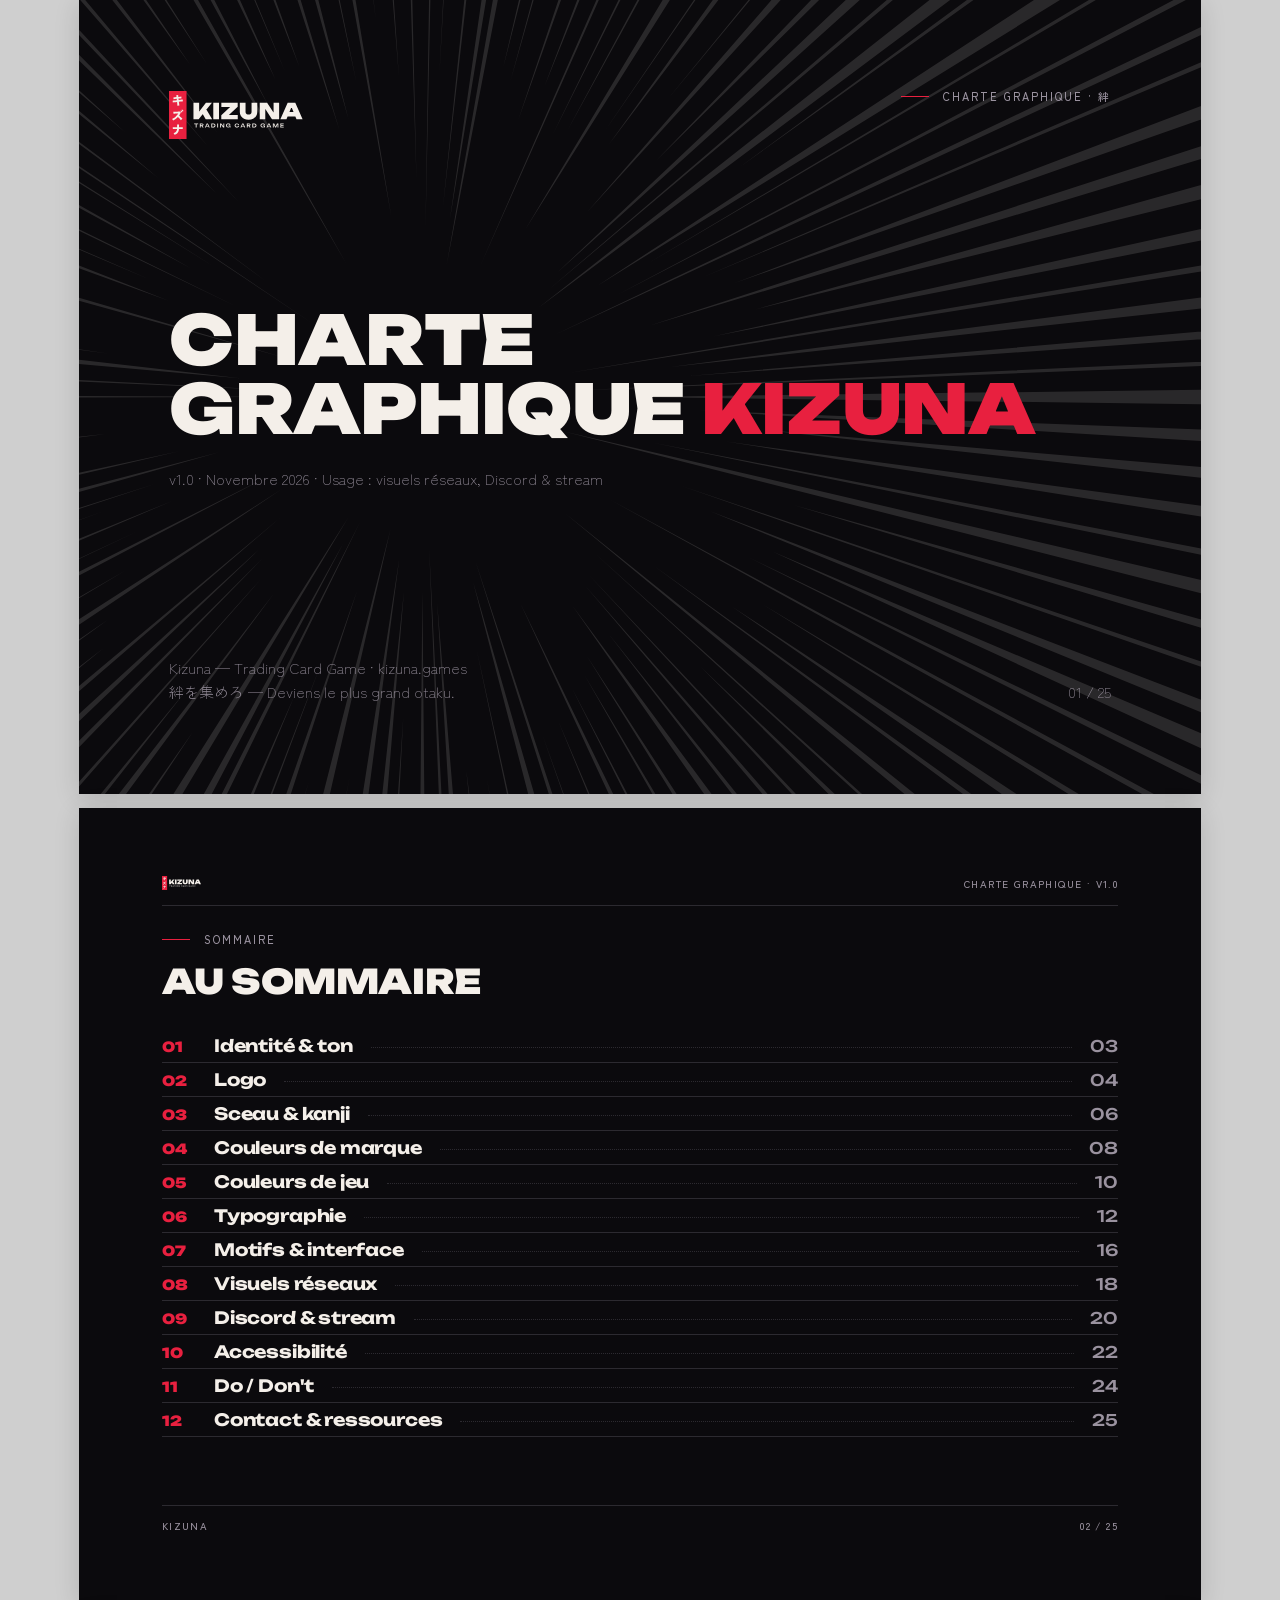
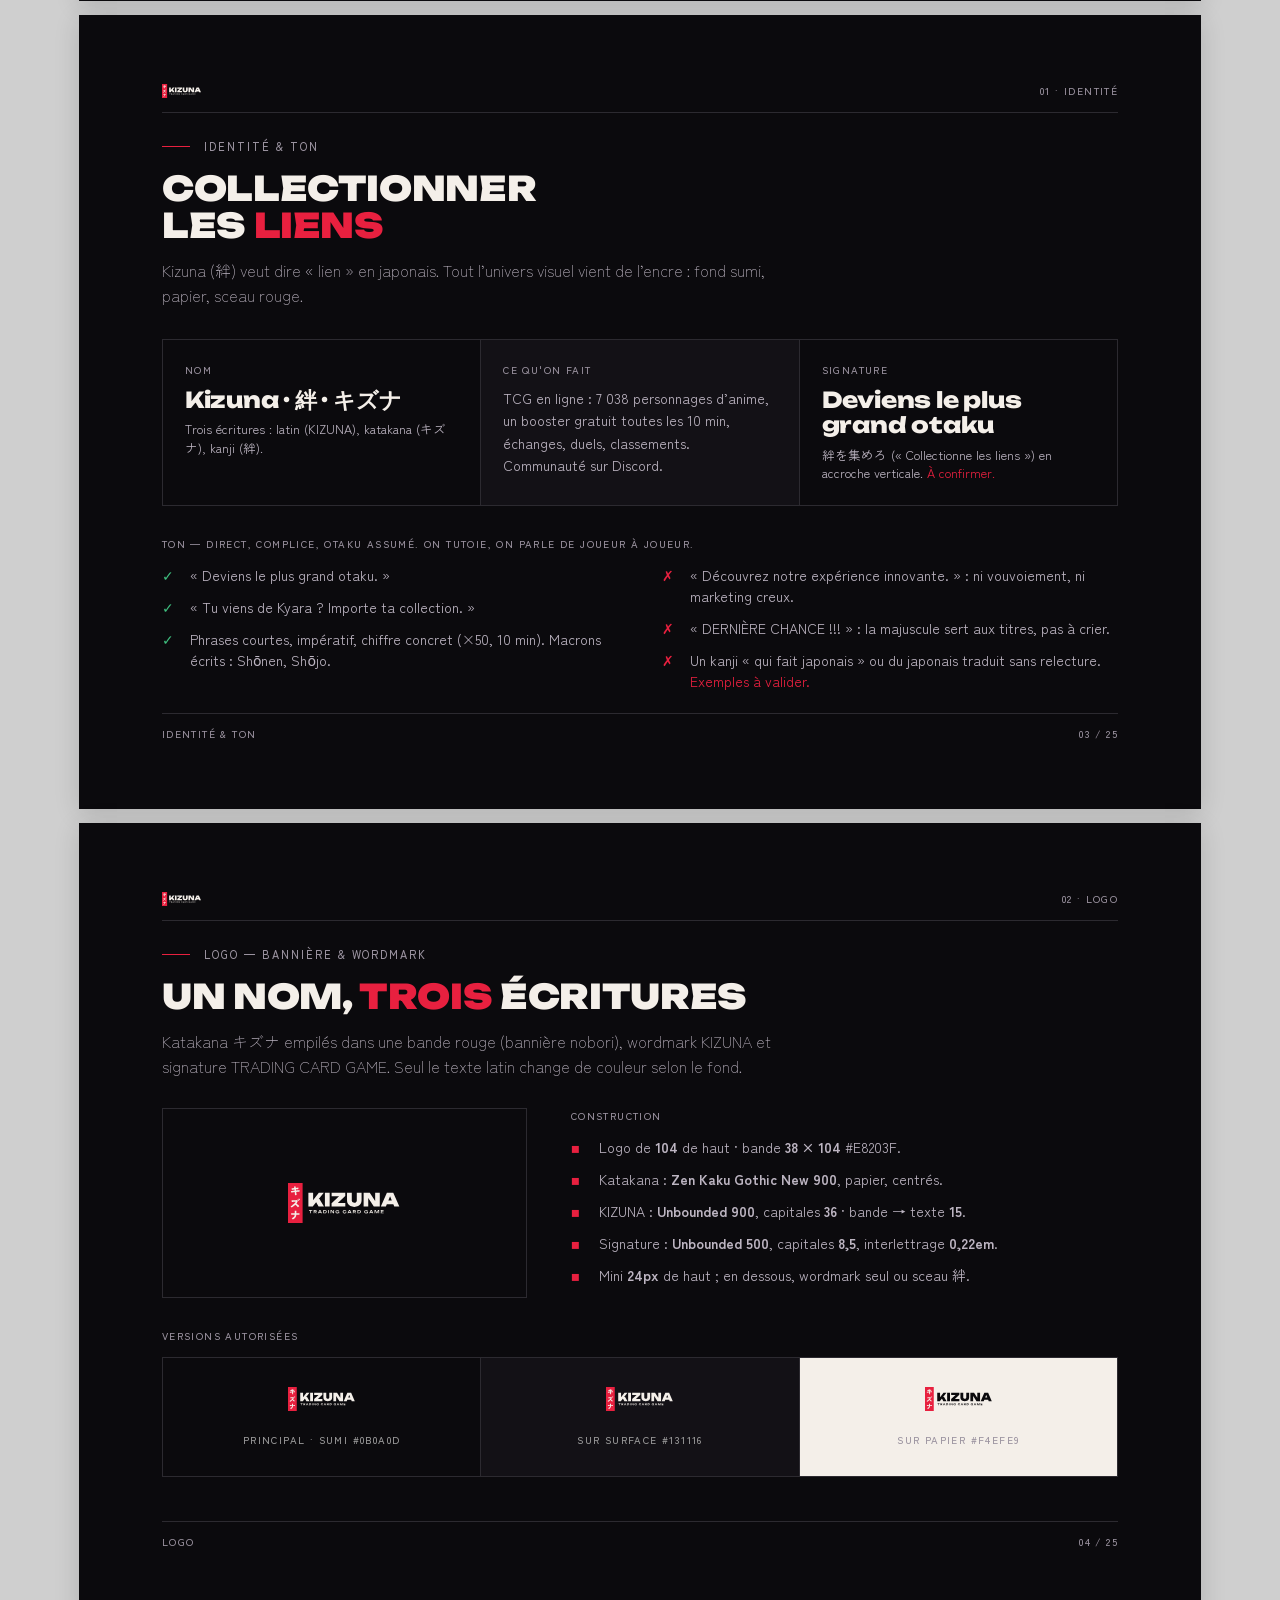
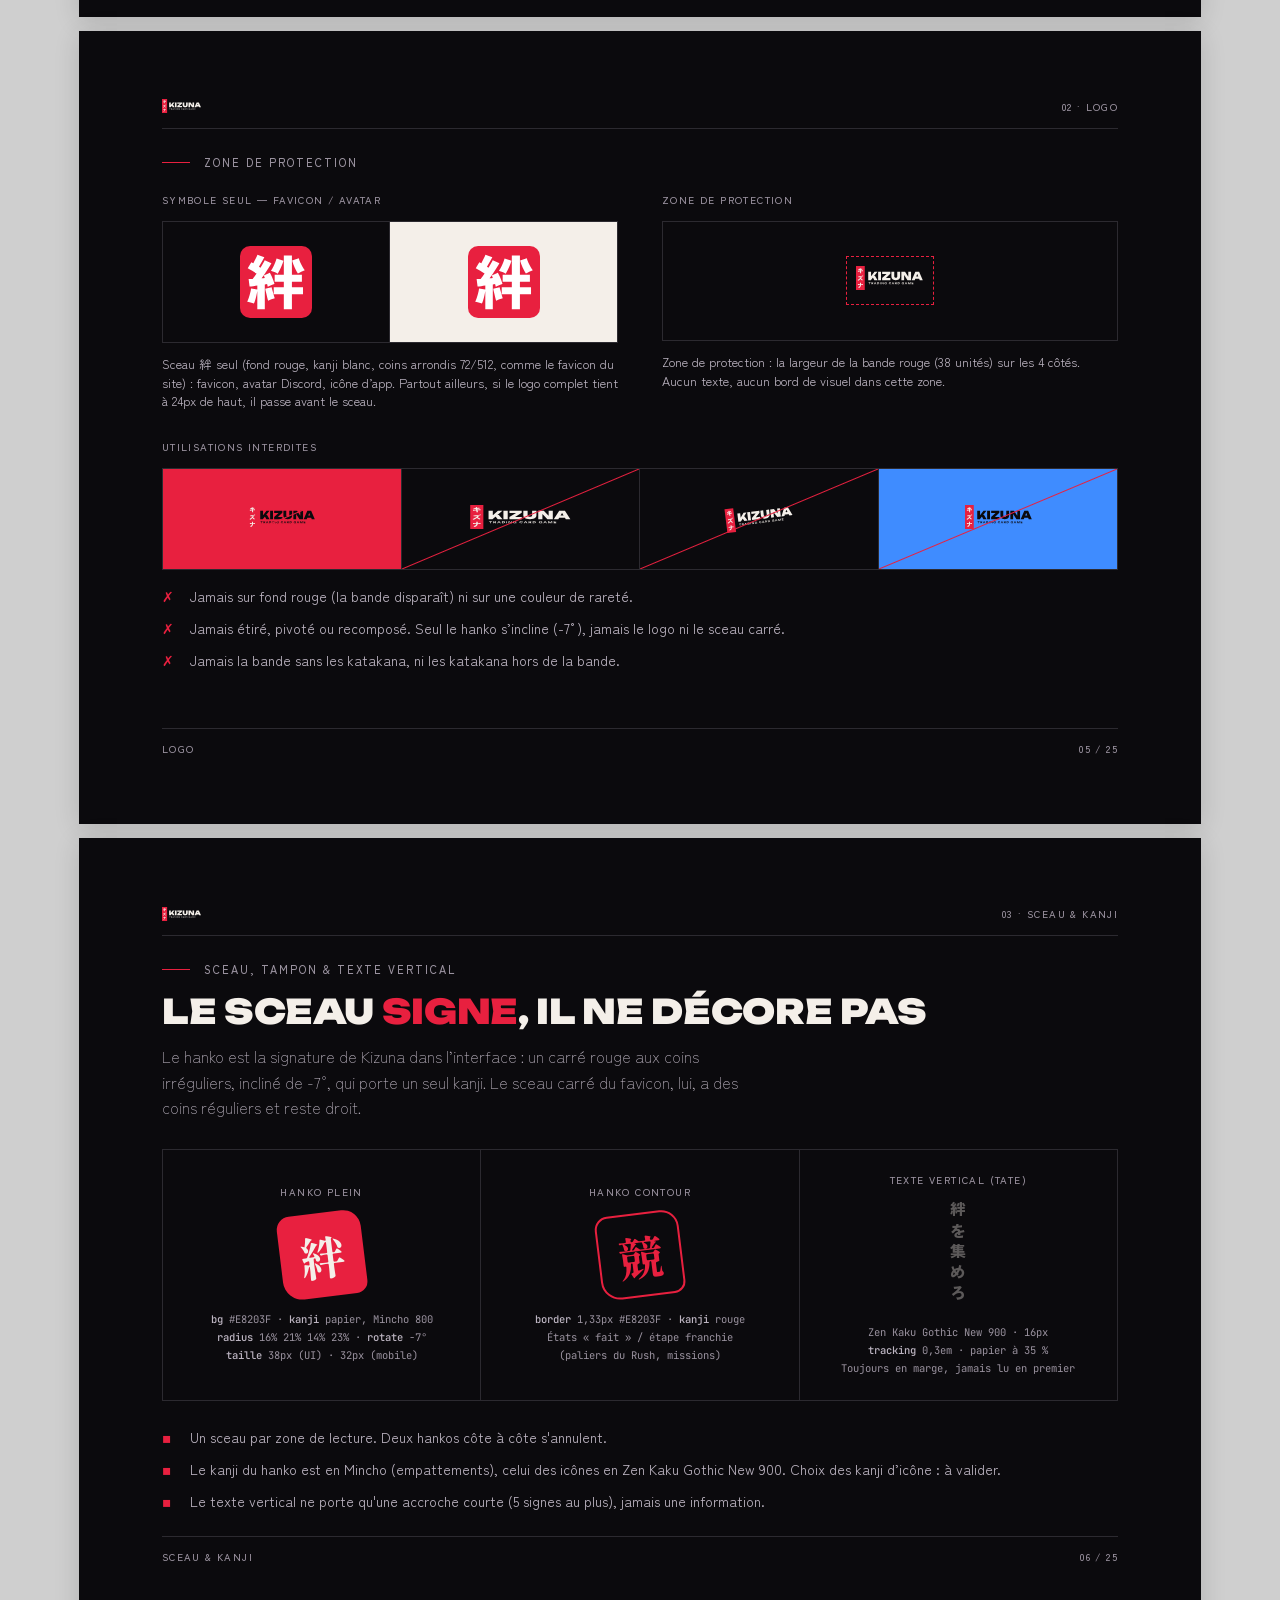
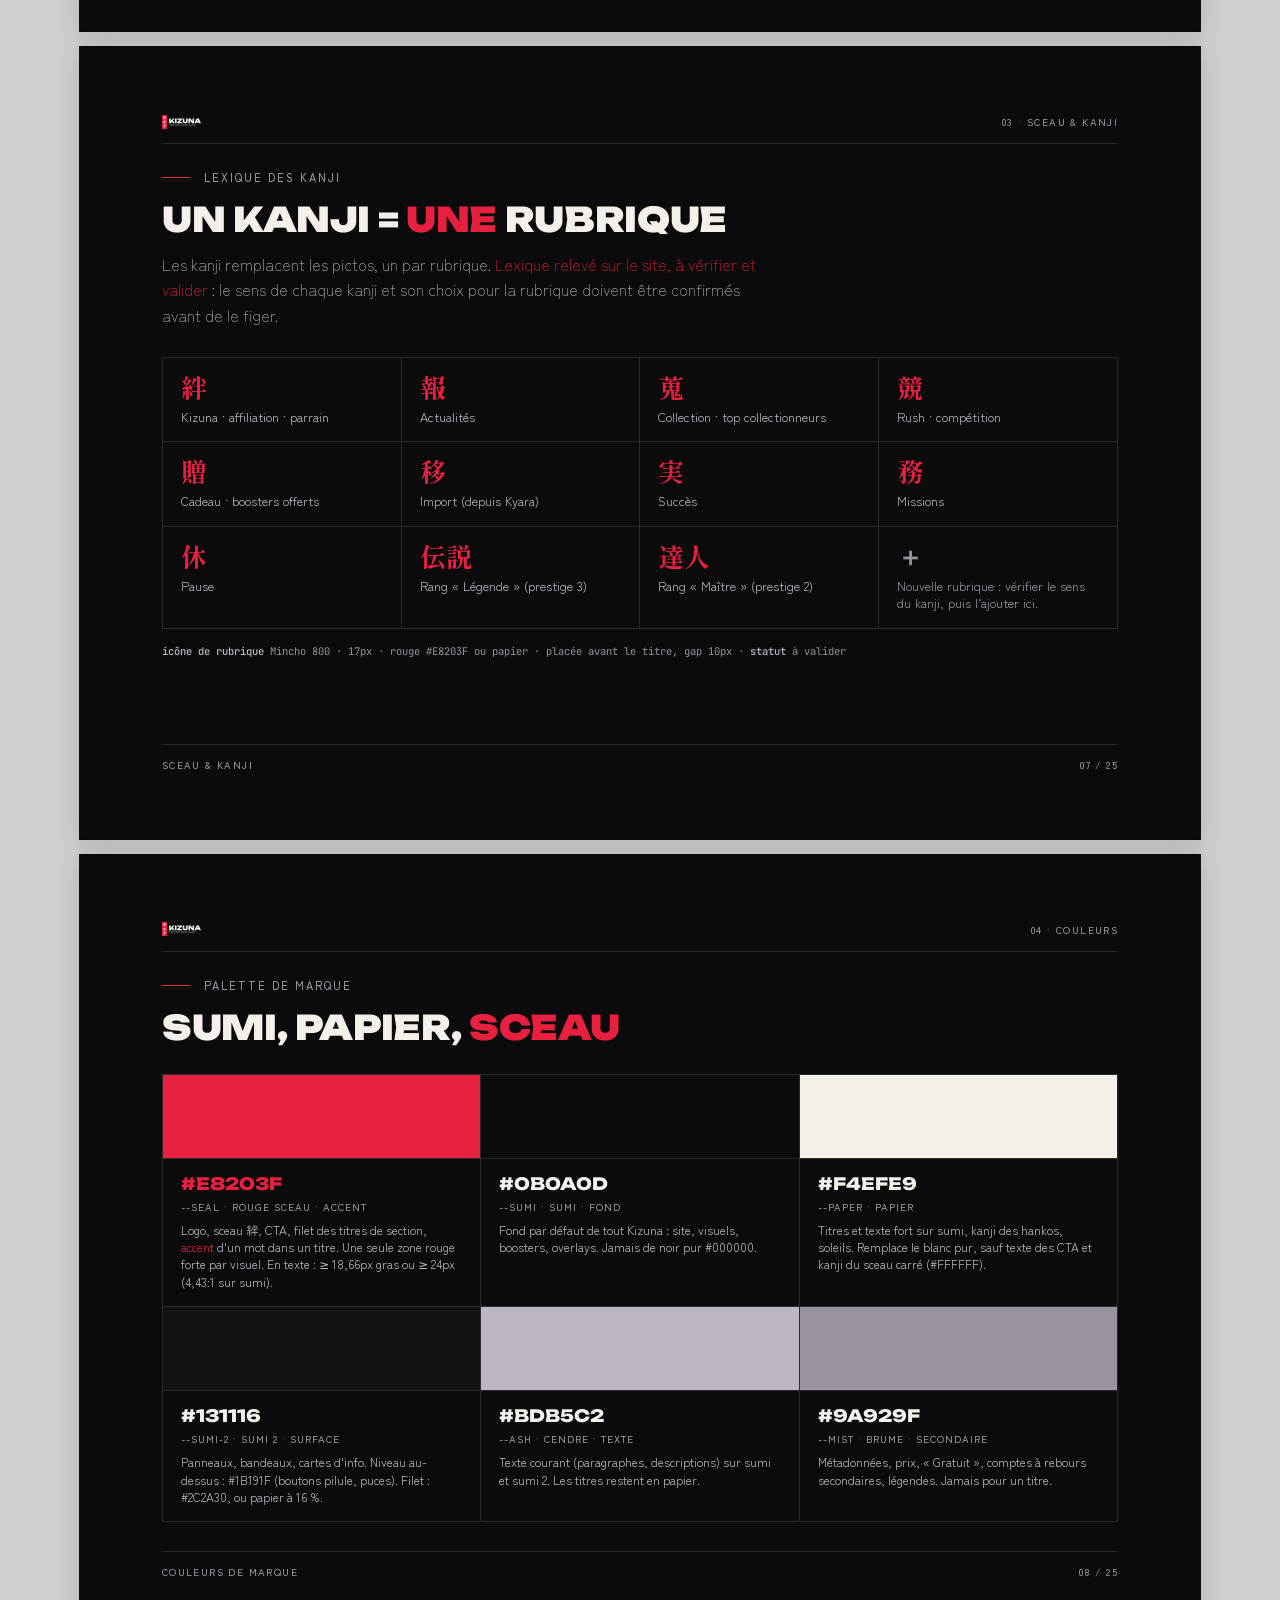
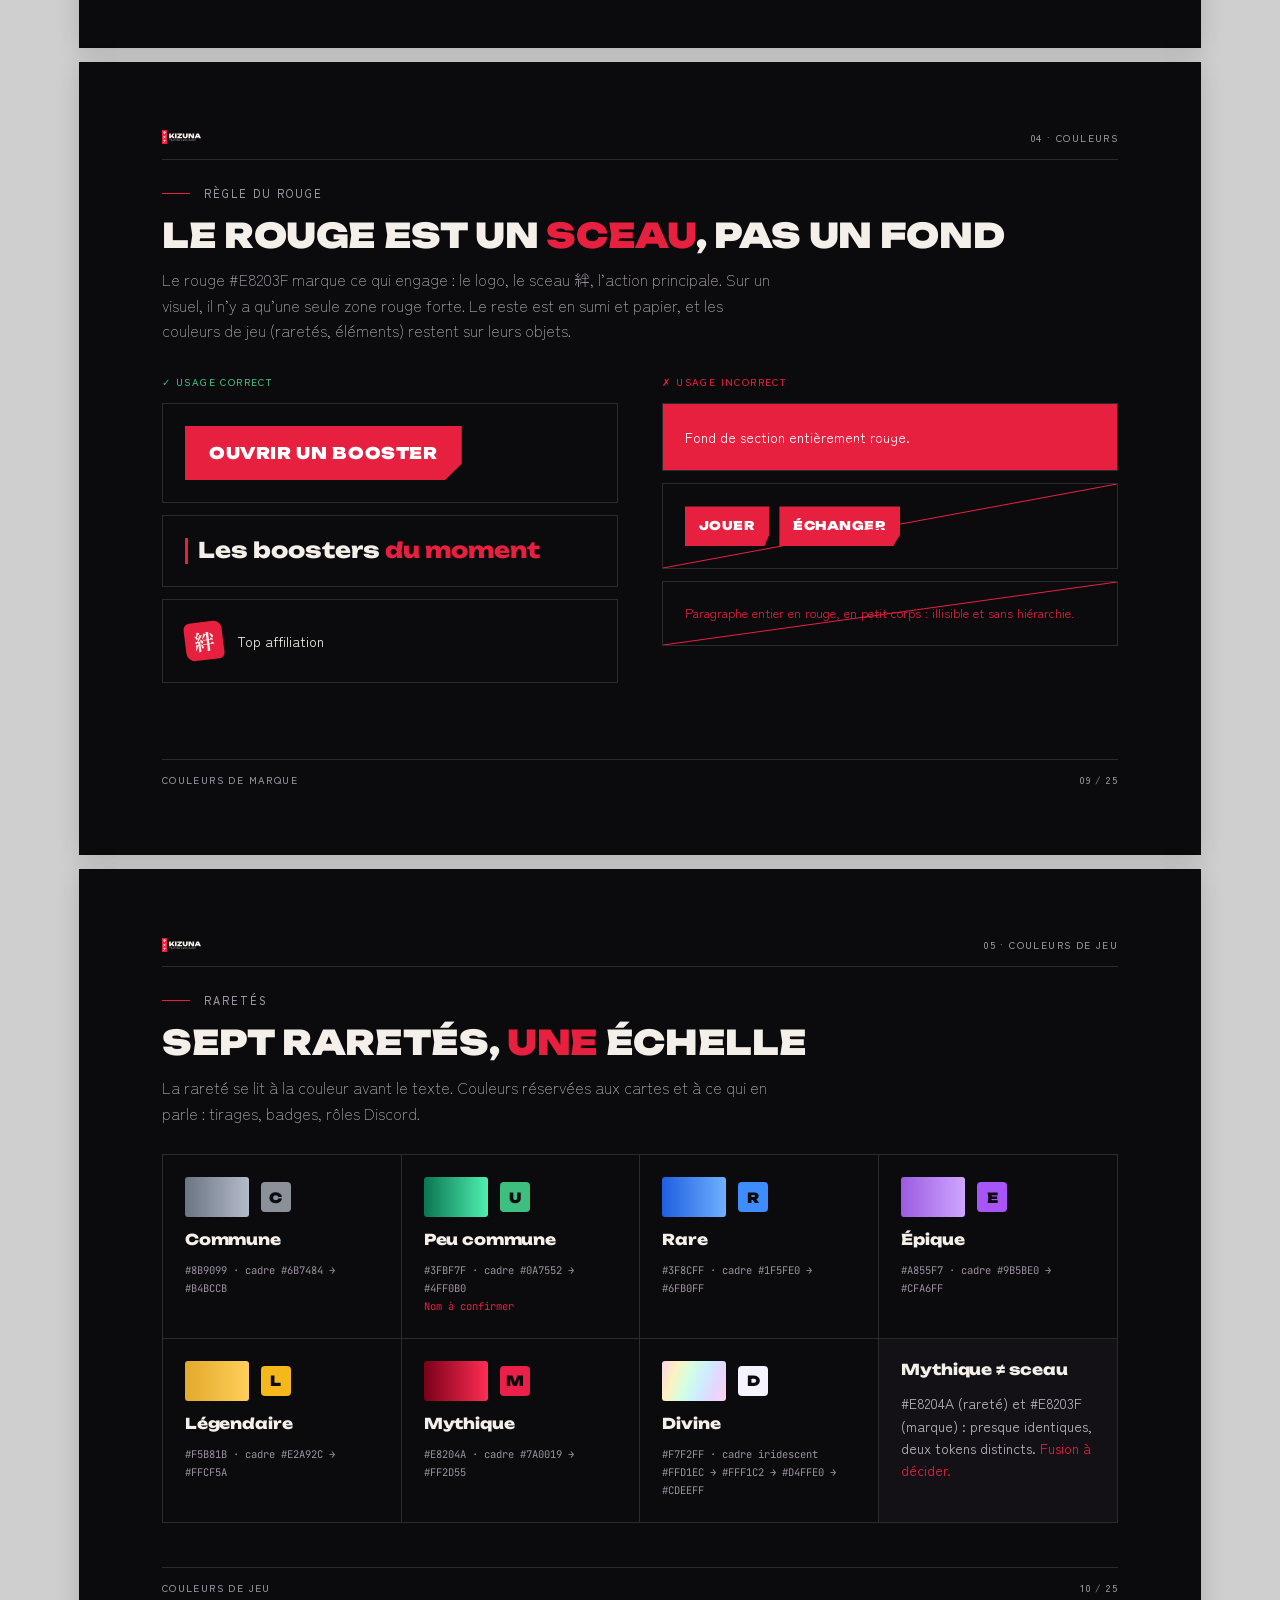
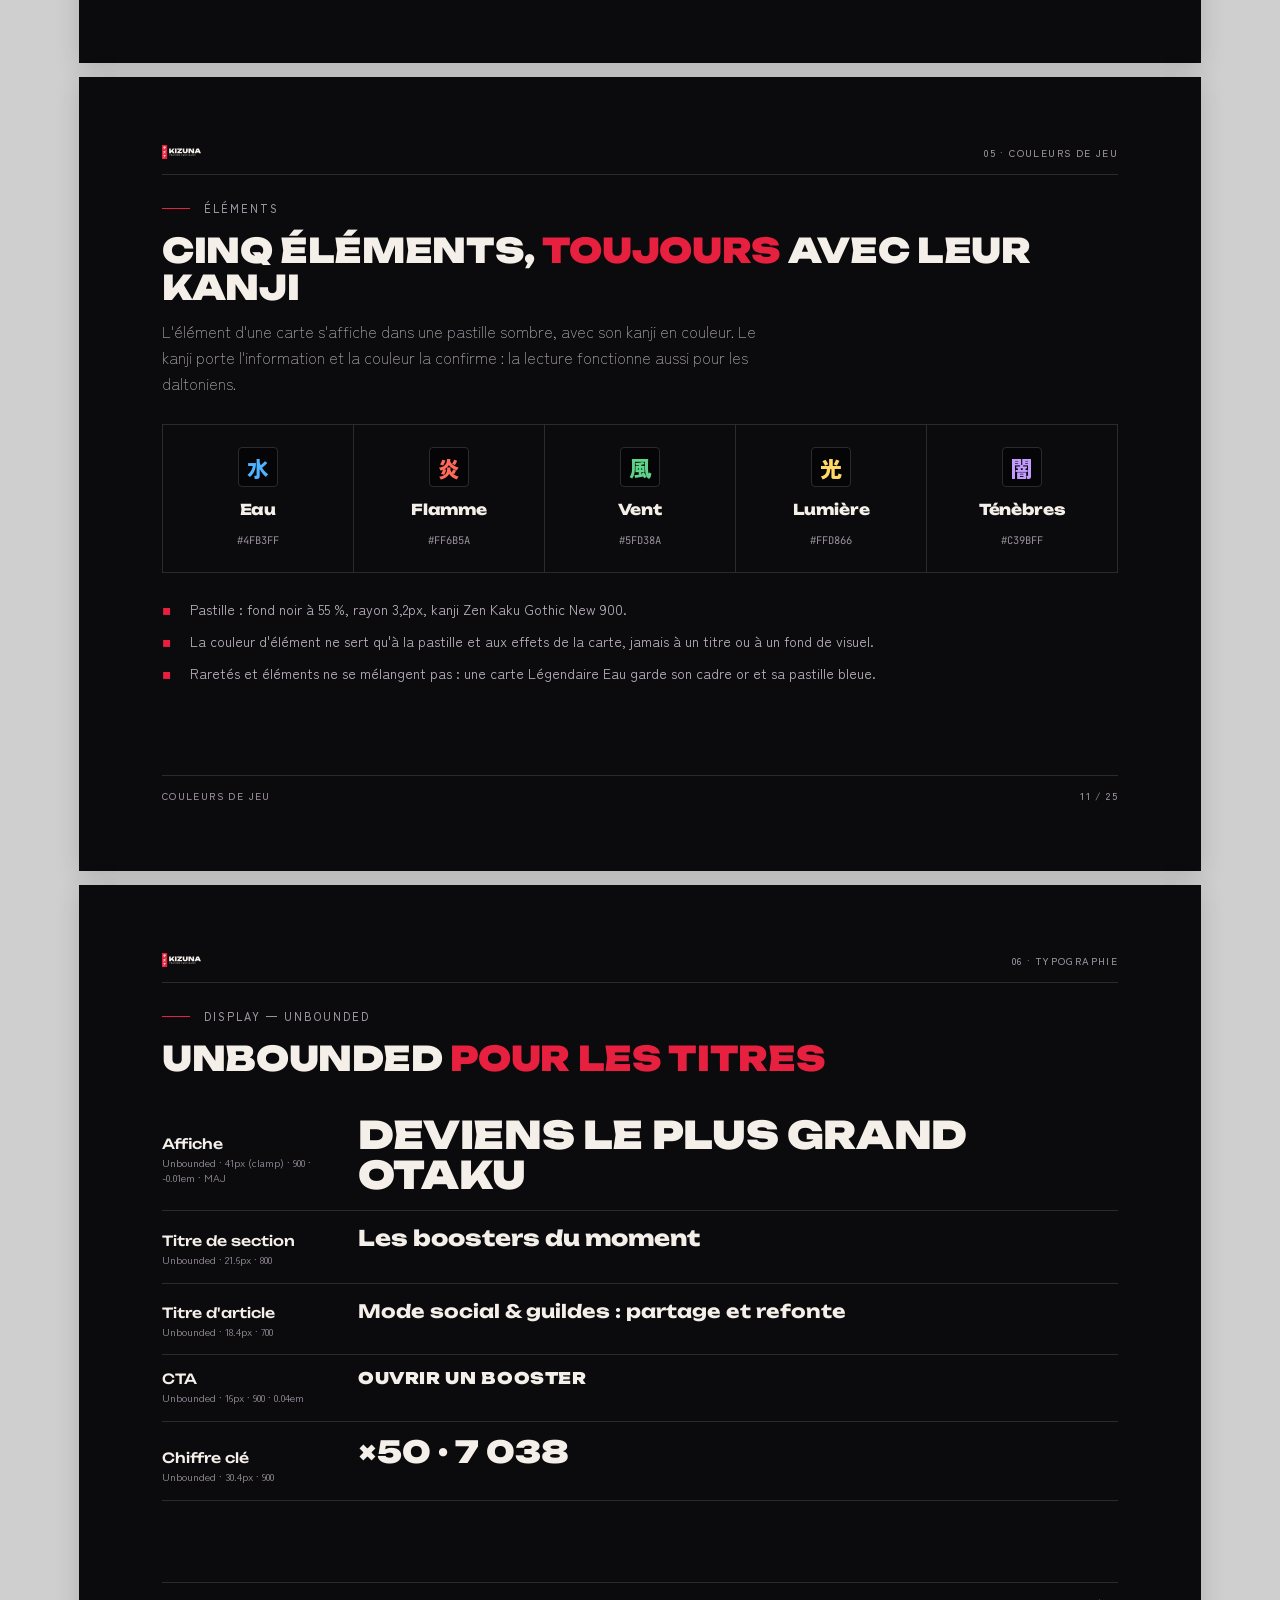
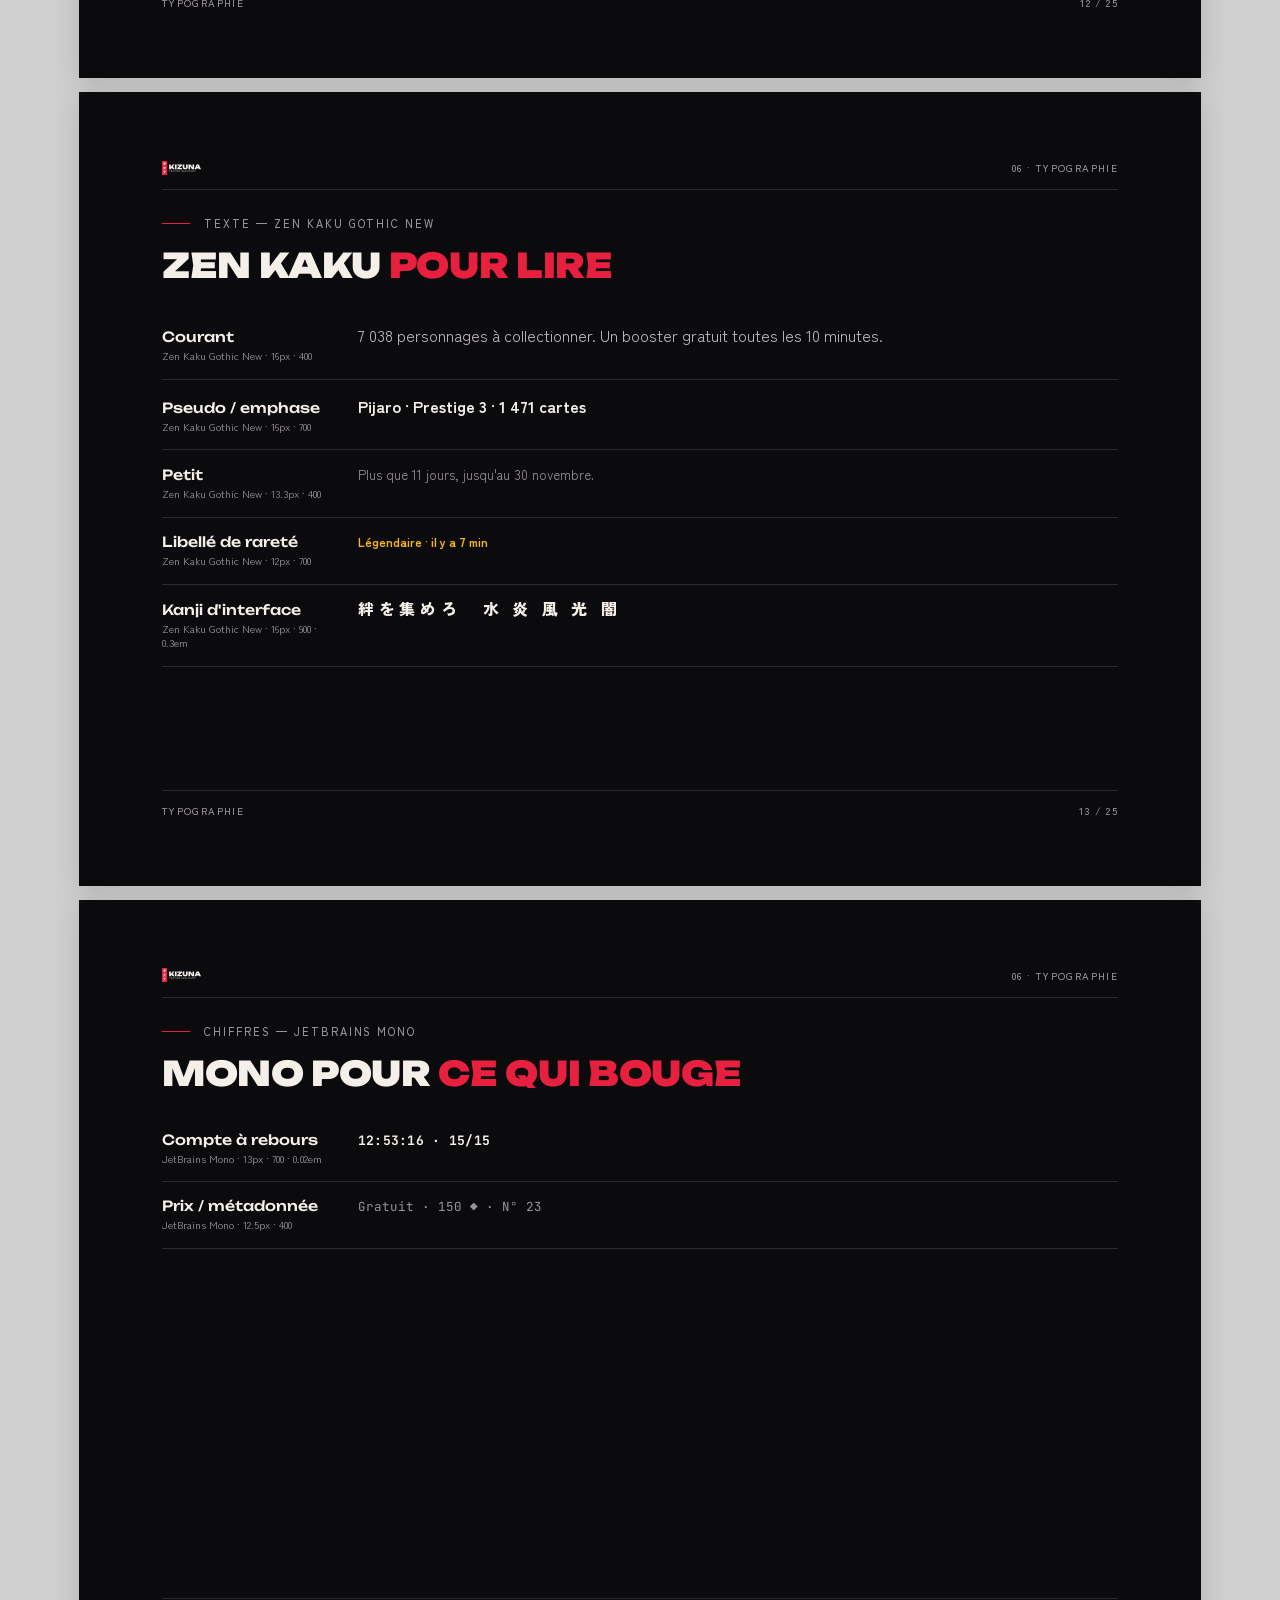
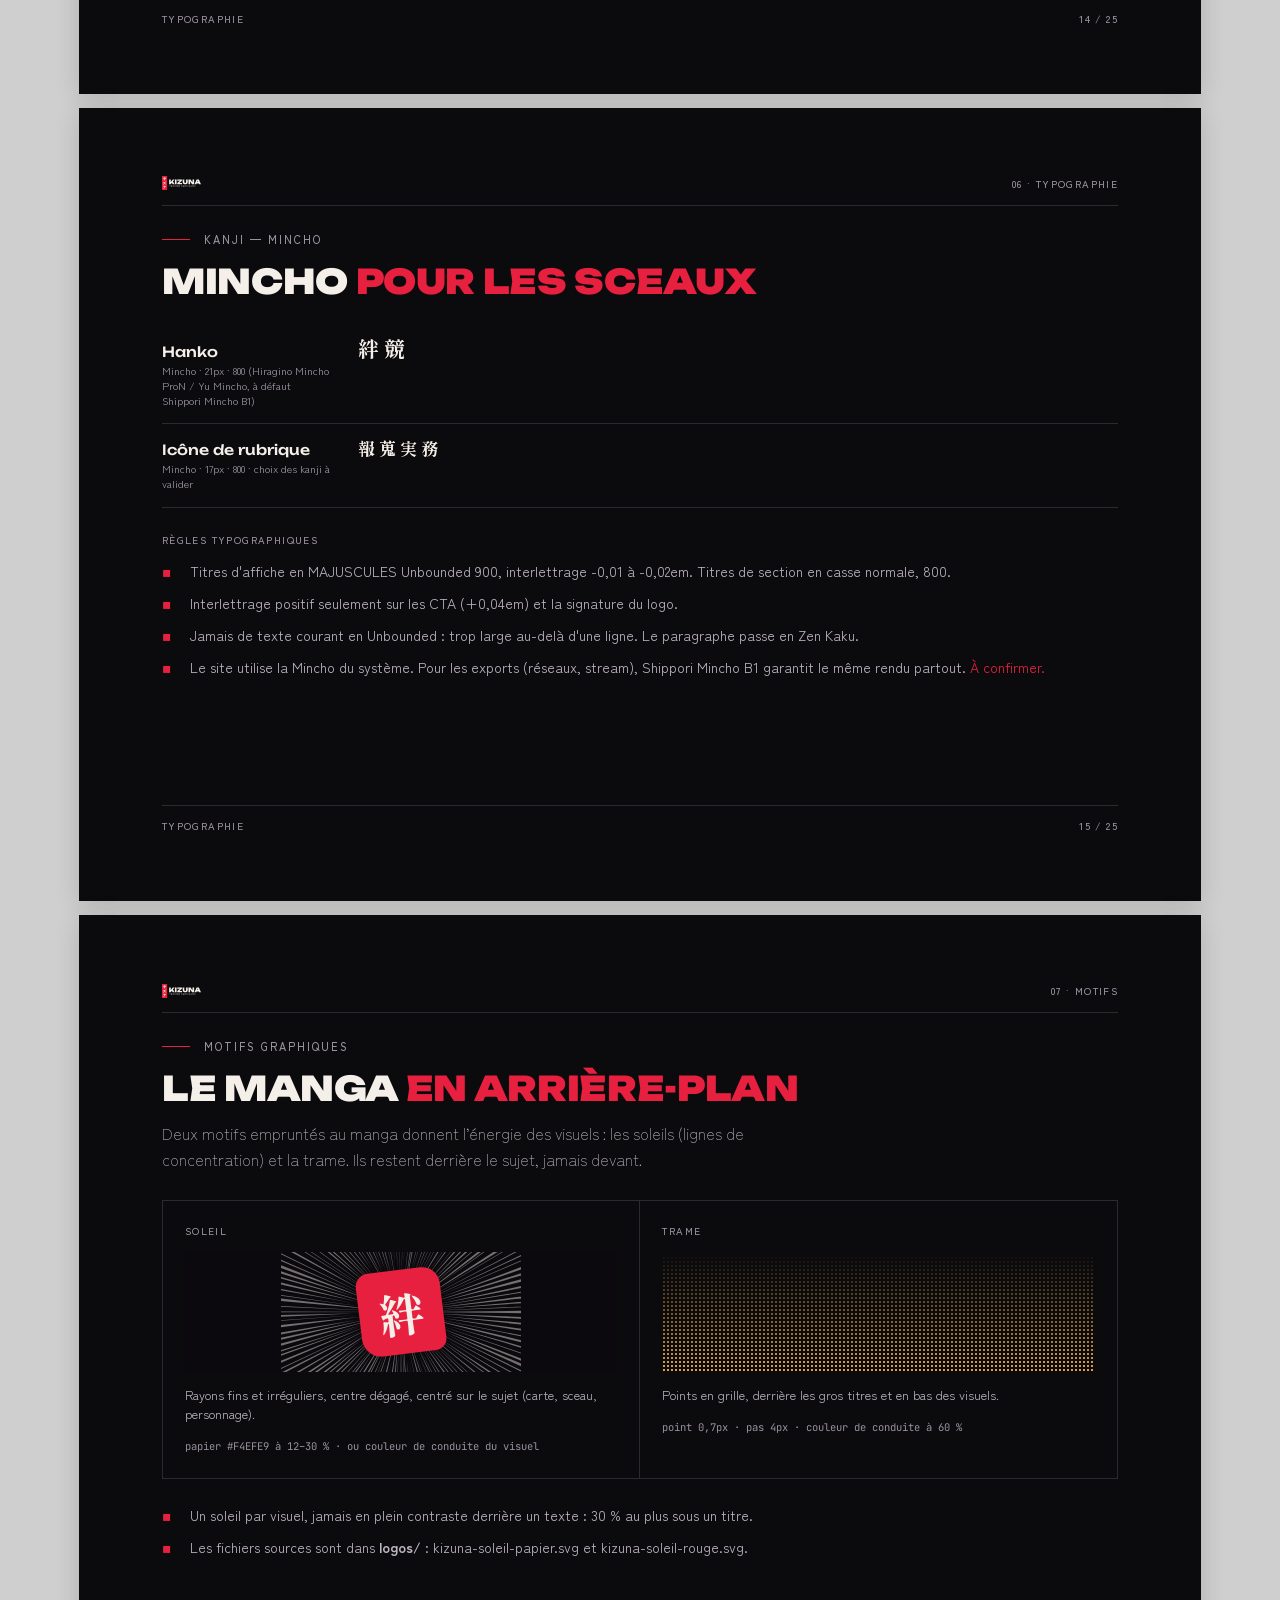
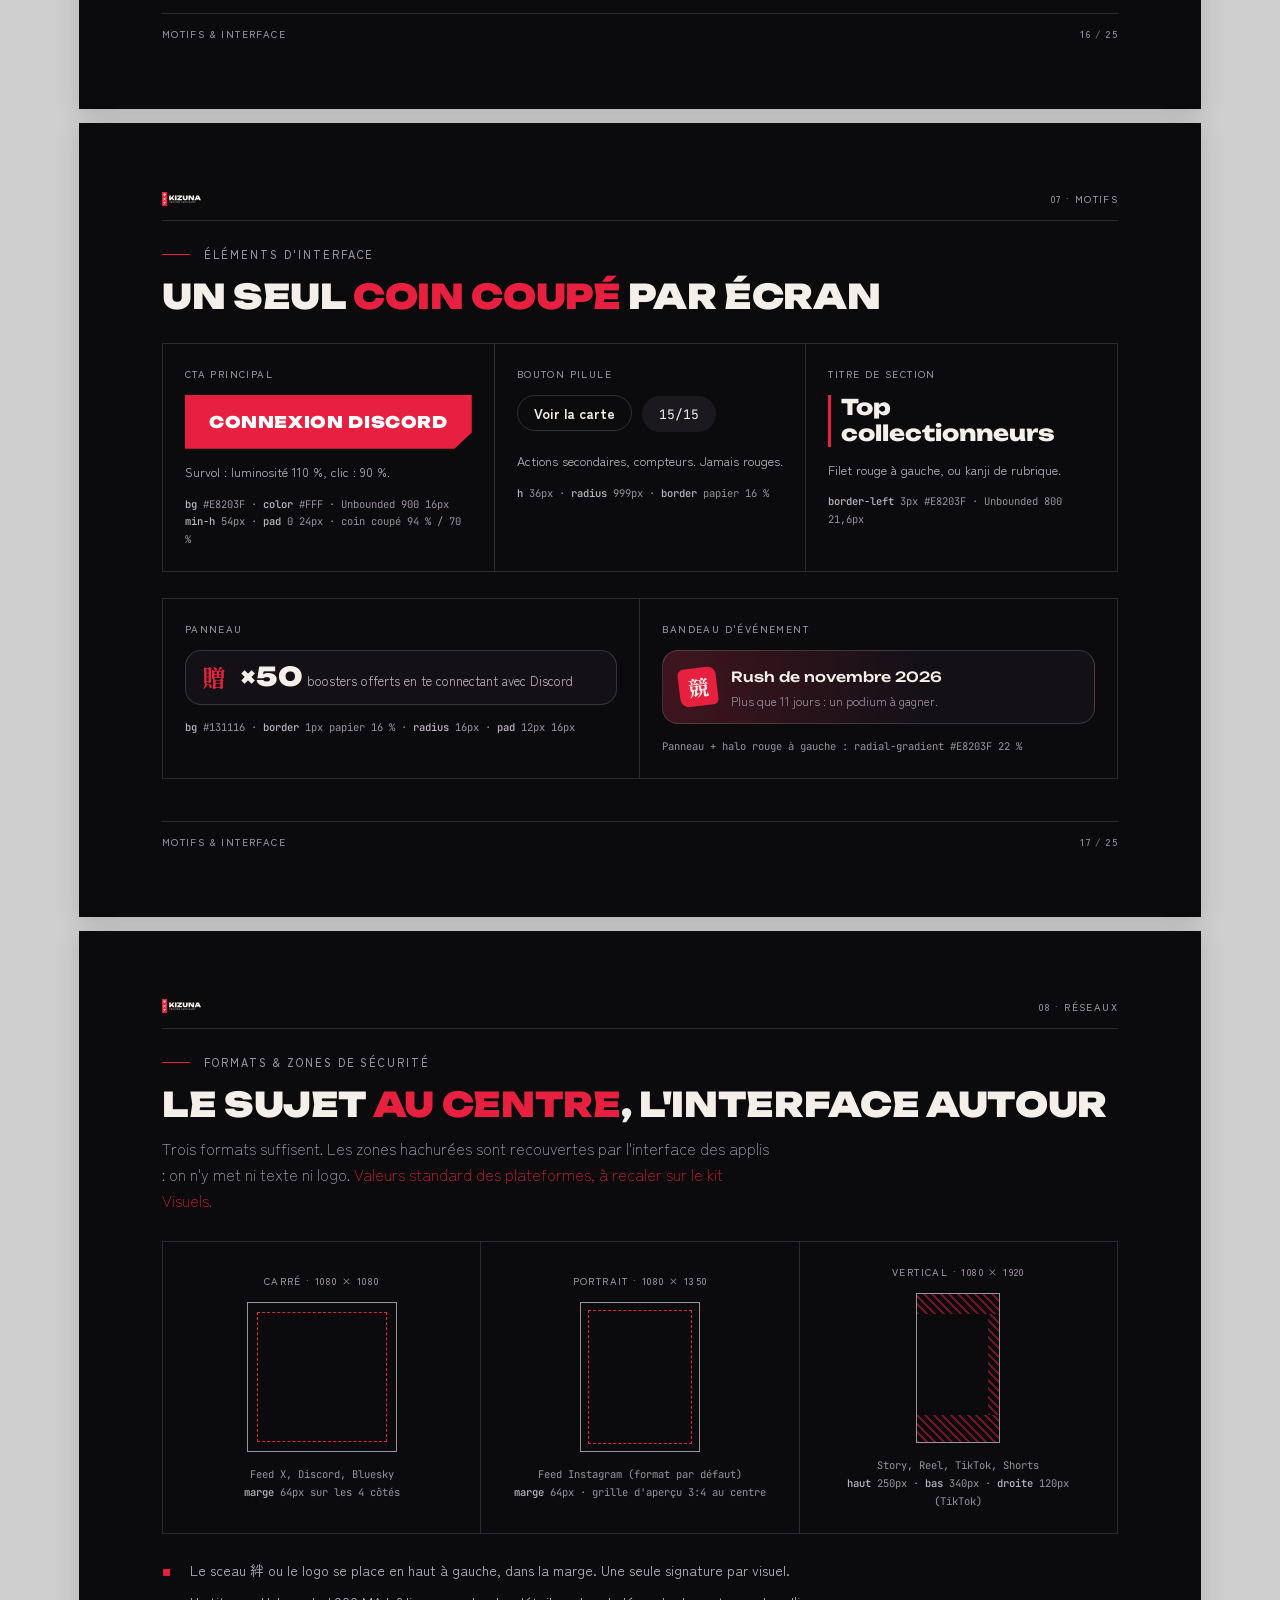
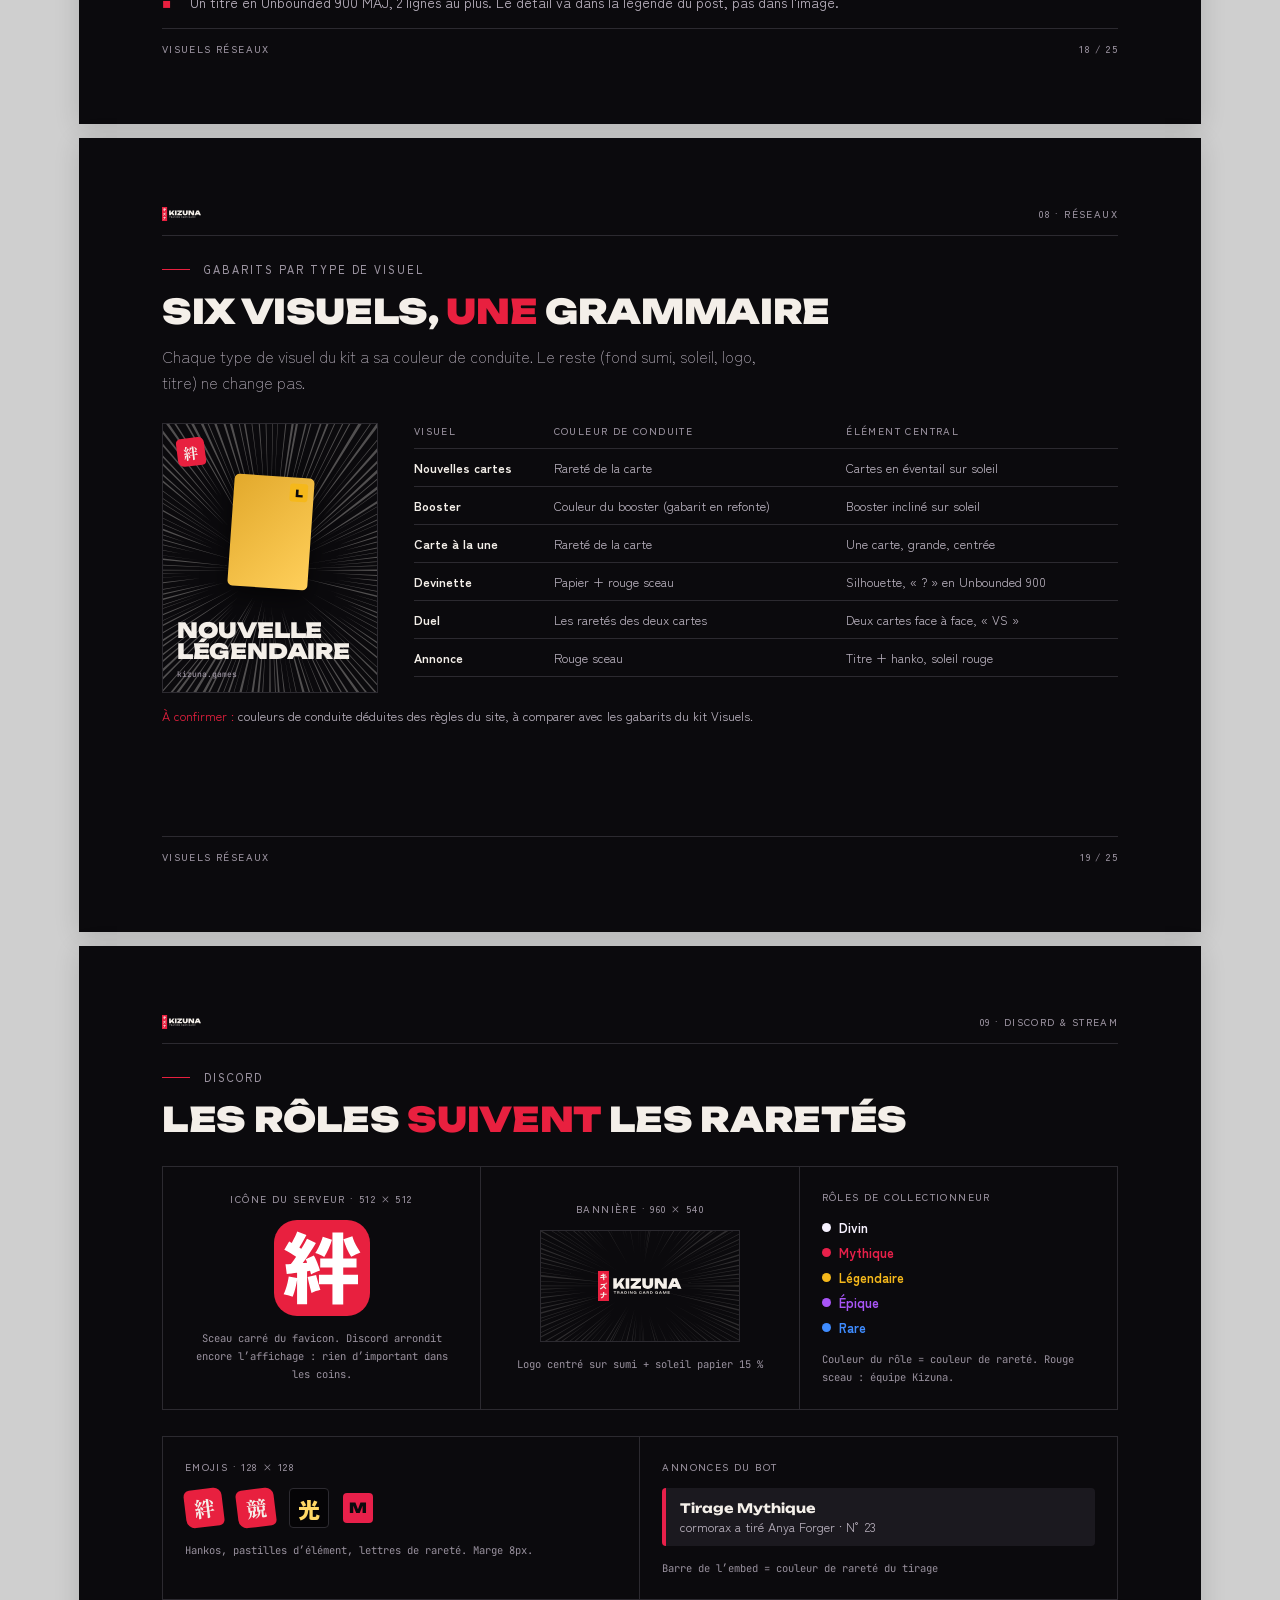
==== charte/charte.html @ e8981c1d "Charte graphique Kizuna v1.0 Charte HTML/PDF (25 pages), tokens CSS, logos vectorisés et sources de " ====
<!DOCTYPE html>
<html lang="fr">
<head>
<meta charset="UTF-8">
<meta name="viewport" content="width=device-width, initial-scale=1.0">
<title>Kizuna — Charte graphique v1.0</title>
<link rel="stylesheet" href="https://fonts.googleapis.com/css2?family=Unbounded:wght@500;600;700;800;900&family=Zen+Kaku+Gothic+New:wght@400;500;700;900&family=JetBrains+Mono:wght@400;500;700&family=Shippori+Mincho+B1:wght@700;800&display=swap">
<style>
:root {
  /* Palette */
  --seal: #E8203F; /* Logo, sceau 絆, CTA, filet des titres de section, accent d'un mot dans un titre. Une seule zone rouge forte par visuel. En texte : ≥ 18,66px gras ou ≥ 24px (4,43:1 sur sumi). */
  --sumi: #0B0A0D; /* Fond par défaut de tout Kizuna : site, visuels, boosters, overlays. Jamais de noir pur #000000. */
  --paper: #F4EFE9; /* Titres et texte fort sur sumi, kanji des hankos, soleils. Remplace le blanc pur, sauf texte des CTA et kanji du sceau carré (#FFFFFF). */
  --sumi-2: #131116; /* Panneaux, bandeaux, cartes d'info. Niveau au-dessus : #1B191F (boutons pilule, puces). Filet : #2C2A30, ou papier à 16 %. */
  --ash: #BDB5C2; /* Texte courant (paragraphes, descriptions) sur sumi et sumi 2. Les titres restent en papier. */
  --mist: #9A929F; /* Métadonnées, prix, « Gratuit », comptes à rebours secondaires, légendes. Jamais pour un titre. */
  /* Rôles */
  --bg: var(--sumi);
  --surface: var(--sumi-2);
  --border: #2c2a30;
  --text: var(--ash);
  --heading: var(--paper);
  --muted: var(--mist);
  --accent: var(--seal);
  --inverse-bg: var(--paper);
  --inverse-text: var(--sumi);
  --success: #3fbf7f;
  --danger: var(--seal);
  /* Typographie */
  --font-display: 'Unbounded', system-ui, sans-serif;
  --font-text: 'Zen Kaku Gothic New', system-ui, sans-serif;
  --font-mono: 'JetBrains Mono', ui-monospace, monospace;
  --surface-2: #1B191F;
  --line: #2C2A30;
  --rule: rgba(244, 239, 233, 0.16);
  --font-kanji: 'Shippori Mincho B1', 'Hiragino Mincho ProN', 'Yu Mincho', serif;
  --rarity-c: #8B9099;
  --rarity-u: #3FBF7F;
  --rarity-r: #3F8CFF;
  --rarity-e: #A855F7;
  --rarity-l: #F5B81B;
  --rarity-m: #E8204A;
  --rarity-d: #F7F2FF;
  --rarity-d-iri: linear-gradient(110deg, #ffd1ec, #fff1c2, #d4ffe0, #cdeeff, #e4d6ff, #ffd1ec);
  --el-eau: #4FB3FF;
  --el-flamme: #FF6B5A;
  --el-vent: #5FD38A;
  --el-lumiere: #FFD866;
  --el-tenebres: #C39BFF;
  --radius-panel: 16px;
  --radius-hanko: 16% 21% 14% 23%;
  --cut-corner: polygon(0 0, 100% 0, 100% 70%, 94% 100%, 0 100%);
}

:root{ --font-mono-doc: var(--font-mono); }
*{margin:0;padding:0;box-sizing:border-box;-webkit-print-color-adjust:exact;print-color-adjust:exact;}
html,body{background:#cfcfcf;font-family:var(--font-text);color:var(--text);-webkit-font-smoothing:antialiased;}
@page{size:297mm 210mm;margin:0;}
.page{position:relative;width:297mm;height:210mm;padding:18mm 22mm;margin:0 auto 14px;background:var(--bg);overflow:hidden;display:flex;flex-direction:column;box-shadow:0 4px 24px rgba(0,0,0,.14);}
@media screen{ .page[data-overflow]{outline:4px solid var(--danger);outline-offset:-4px;} .page[data-overflow]::after{content:"Débordement : " attr(data-overflow);position:absolute;right:8px;top:8px;background:var(--danger);color:#fff;font:600 11px/1 sans-serif;padding:6px 8px;} }
@media print{ html,body{background:#fff;} .page{margin:0;box-shadow:none;break-after:page;} .page:last-child{break-after:auto;} }

.eyebrow{font-weight:500;font-size:11px;line-height:1;letter-spacing:.18em;text-transform:uppercase;color:var(--muted);display:inline-flex;align-items:center;gap:14px;}
.eyebrow::before{content:"";width:28px;height:1px;background:var(--accent);display:inline-block;}
.h2{font-family:var(--font-display);font-weight:500;font-size:44px;line-height:1.05;letter-spacing:-0.025em;color:var(--heading);}
.h3{font-family:var(--font-display);font-weight:600;font-size:22px;line-height:1.15;color:var(--heading);letter-spacing:-0.01em;}
.lead{font-weight:300;font-size:16px;line-height:1.6;color:var(--text);max-width:68ch;}
.body{font-size:14px;font-weight:400;line-height:1.6;color:var(--text);}
.caption{font-size:12.5px;font-weight:400;line-height:1.5;color:var(--text);}
.label{font-size:10px;font-weight:500;letter-spacing:.14em;text-transform:uppercase;color:var(--muted);}
em{color:var(--accent);font-style:normal;}
.spec{font-family:var(--font-mono-doc);font-size:10.5px;color:var(--muted);line-height:1.7;}
.spec b{color:var(--text);font-weight:500;}

.page-head{display:flex;justify-content:space-between;align-items:center;padding-bottom:14px;margin-bottom:28px;border-bottom:1px solid var(--border);}
.page-foot{margin-top:auto;padding-top:12px;border-top:1px solid var(--border);display:flex;justify-content:space-between;align-items:center;font-size:10px;font-weight:500;letter-spacing:.14em;text-transform:uppercase;color:var(--muted);}

.logo{display:inline-flex;align-items:center;color:var(--heading);line-height:0;}
.logo svg{width:auto;display:block;overflow:visible;}
.logo-xs svg{height:14px;} .logo-sm svg{height:24px;} .logo-md svg{height:30px;} .logo-lg svg{height:40px;} .logo-xl svg{height:48px;}
.logo-text{font-family:var(--font-display);font-weight:600;line-height:1;font-size:28px;}
.logo-xs .logo-text{font-size:14px;} .logo-lg .logo-text{font-size:40px;}
.mark svg{height:34px;width:auto;display:block;}

.page.dark{background:var(--inverse-bg);color:var(--inverse-text);justify-content:space-between;padding:24mm;}
.page.dark .eyebrow{color:color-mix(in srgb, var(--inverse-text) 70%, var(--inverse-bg));}
.row-between{display:flex;justify-content:space-between;}
.row-between.top{align-items:flex-start;} .row-between.bottom{align-items:flex-end;}
.cover-title{font-family:var(--font-display);font-weight:500;font-size:84px;line-height:1.0;letter-spacing:-0.04em;color:var(--inverse-text);}
.cover-sub{font-weight:300;font-size:15px;line-height:1.55;color:color-mix(in srgb, var(--inverse-text) 62%, var(--inverse-bg));}

.toc{display:flex;flex-direction:column;}
.toc-row{display:flex;align-items:baseline;gap:18px;padding:16px 0;border-bottom:1px solid var(--border);}
.toc.compact .toc-row{padding:10px 0;} .toc.compact .toc-title{font-size:18px;}
.toc-num{font-family:var(--font-display);font-weight:500;font-size:14px;color:var(--accent);width:34px;}
.toc-title{font-family:var(--font-display);font-weight:500;font-size:22px;color:var(--heading);letter-spacing:-0.01em;}
.toc-dots{flex:1;border-bottom:1px dotted var(--border);transform:translateY(-4px);}
.toc-page{font-family:var(--font-display);font-weight:500;font-size:16px;color:var(--muted);}

.grid{display:grid;gap:1px;background:var(--border);border:1px solid var(--border);}
.cell{background:var(--bg);padding:26px 26px;}
.cell.surf{background:var(--surface);}
.cell.framed{border:1px solid var(--border);}
.cols{display:grid;grid-template-columns:1fr 1fr;gap:44px;align-items:start;}
.cols-13{display:grid;grid-template-columns:.8fr 1.2fr;gap:44px;align-items:start;}

.rule-list{list-style:none;display:flex;flex-direction:column;gap:11px;}
.rule-list li{display:flex;gap:12px;align-items:flex-start;font-size:14px;font-weight:400;line-height:1.5;color:var(--text);}
.tick{font-weight:700;flex:none;width:16px;color:var(--accent);}
.rule-list.ok .tick{color:var(--success);} .rule-list.no .tick{color:var(--danger);}
.barred{position:relative;}
.barred::after{content:"";position:absolute;inset:0;pointer-events:none;background:linear-gradient(to bottom right, transparent calc(50% - 1px), var(--danger) 50%, transparent calc(50% + 1px));}

.swatch .chip{height:84px;width:100%;border-bottom:1px solid var(--border);}
.swatch .meta{padding:14px 18px 16px;}
.swatch .hex{font-family:var(--font-display);font-weight:500;font-size:17px;color:var(--heading);}
.swatch .nm{font-size:10px;font-weight:500;letter-spacing:.1em;text-transform:uppercase;color:var(--muted);margin:5px 0 7px;}
.swatch .use{font-size:12px;font-weight:400;line-height:1.45;color:var(--text);}

.type-row{display:flex;align-items:baseline;gap:26px;padding:15px 0;border-bottom:1px solid var(--border);}
.type-row .tag-meta{width:170px;flex:none;}
.type-row .nm{font-family:var(--font-display);font-weight:500;font-size:14px;color:var(--heading);}
.type-row .sp{font-size:10.5px;color:var(--muted);margin-top:4px;line-height:1.4;}
.type-sample{color:var(--heading);min-width:0;overflow-wrap:anywhere;}

.a11y-table{display:flex;flex-direction:column;border-top:1px solid var(--border);}
.a11y-row{display:grid;grid-template-columns:120px 1fr 110px 120px;gap:22px;align-items:center;padding:7px 0;border-bottom:1px solid var(--border);}
.a11y-demo{font-family:var(--font-text);font-size:14px;font-weight:500;padding:9px 14px;border:1px solid var(--border);text-align:center;}
.a11y-ratio{font-family:var(--font-display);font-weight:500;font-size:22px;color:var(--heading);}
.badge{display:inline-block;font-size:10px;font-weight:600;letter-spacing:.06em;padding:4px 9px;margin-bottom:4px;}
.badge.ok{background:color-mix(in srgb, var(--success) 14%, #fff);color:var(--success);}
.badge.ko{background:color-mix(in srgb, var(--danger) 12%, #fff);color:var(--danger);}

.dd{display:grid;grid-template-columns:repeat(3,1fr);gap:18px;}
.dd-card{border:1px solid var(--border);display:flex;flex-direction:column;}
.dd-visual{height:130px;display:flex;align-items:center;justify-content:center;border-bottom:1px solid var(--border);position:relative;overflow:hidden;}
.dd-flag{position:absolute;top:10px;left:10px;font-size:11px;font-weight:600;padding:4px 10px;letter-spacing:.04em;z-index:1;}
.dd-flag.do{background:color-mix(in srgb, var(--success) 14%, #fff);color:var(--success);}
.dd-flag.dont{background:color-mix(in srgb, var(--danger) 12%, #fff);color:var(--danger);}
.dd-card .desc{padding:14px 16px;font-size:12.5px;font-weight:400;line-height:1.5;color:var(--text);}

.contact-row{display:flex;gap:14px;align-items:baseline;padding:15px 0;border-bottom:1px solid color-mix(in srgb, var(--inverse-text) 16%, var(--inverse-bg));}
.contact-row .k{width:130px;flex:none;font-size:10px;font-weight:500;letter-spacing:.14em;text-transform:uppercase;color:color-mix(in srgb, var(--inverse-text) 50%, var(--inverse-bg));}
.contact-row .v{font-family:var(--font-display);font-weight:500;font-size:19px;color:var(--inverse-text);overflow-wrap:anywhere;}
.contact-row .v a{color:inherit;text-decoration:none;}
.contact-row .note{font-family:var(--font-text);font-size:12px;font-weight:400;color:color-mix(in srgb, var(--inverse-text) 50%, var(--inverse-bg));}

/* ---- CSS propre à la marque (composants de démonstration) ---- */
/* ===== Kizuna — CSS injecté dans la charte (habillage du document + démos) ===== */

/* --- Habillage du document : titres Kizuna, couverture et contact en sumi --- */
.h2{font-weight:900;font-size:34px;line-height:1.08;letter-spacing:-0.01em;text-transform:uppercase;}
.h3{font-weight:800;}
.toc-title{font-weight:700;font-size:20px;} .toc-num{font-weight:900;}
.swatch .hex{font-weight:800;} .a11y-ratio{font-weight:800;}
.cover-title{font-weight:900;font-size:68px;line-height:1.02;letter-spacing:-0.01em;text-transform:uppercase;}
.page.dark{background:var(--sumi);color:var(--paper);}
.page.dark .logo{color:var(--paper)!important;}
.page.dark .cover-title{color:var(--paper);}
.page.dark .cover-sub,.page.dark .eyebrow{color:var(--mist);}
.page.dark .contact-row{border-bottom-color:var(--line);}
.page.dark .contact-row .k,.page.dark .contact-row .note{color:var(--mist);}
.page.dark .contact-row .v{color:var(--paper);}
.page.dark::before{content:"";position:absolute;inset:0;background:url("data:image/svg+xml,%3Csvg%20xmlns%3D%22http%3A%2F%2Fwww.w3.org%2F2000%2Fsvg%22%20viewBox%3D%220%200%201024%201024%22%20role%3D%22img%22%20aria-label%3D%22Soleil%22%3E%3Cpath%20fill%3D%22%23F4EFE9%22%20d%3D%22M625.39%20512L1271.96%20503.8L1271.96%20520.2ZM661.73%20519.36L1271.39%20542.41L1270.72%20556.17ZM694.41%20529.63L1269.12%20578.1L1267.77%20592.12ZM675.64%20535.98L1264.9%20615.67L1262.99%20628.7ZM635.72%20536.55L1258.15%20656.41L1256.77%20663.39ZM587.87%20530.45L1252.03%20685.1L1248.87%20698.07ZM712.07%20570.17L1243.19%20719.29L1240.34%20729.08ZM651.01%20559.66L1231.8%20755.9L1230.02%20761.08ZM666.84%20573.4L1220.9%20785.98L1216.02%20798.27ZM700.7%20595.25L1210.59%20811.29L1204.02%20826.18ZM687.57%20598.17L1196.1%20843.07L1192.4%20850.6ZM612.59%20567L1180.25%20873.99L1177.43%20879.16ZM691.85%20621.56L1163.09%20904.03L1159.01%20910.72ZM679.07%20624.97L1145.4%20932L1137.68%20943.41ZM636.56%20602.72L1128.54%20956.38L1124.1%20962.48ZM588.72%20574.47L1104.35%20988.16L1098.31%20995.57ZM604.49%20595.82L1076.68%201020.67L1073.62%201024.04ZM661.82%20657.23L1062.16%201036.33L1053.19%201045.58ZM601.44%20607.5L1033.73%201064.63L1029.31%201068.77ZM599.32%20613.1L1012.1%201084.28L1005.45%201090.02ZM612.23%20639.41L986.23%201105.89L977.53%201112.74ZM592.99%20624.57L962.39%201124.16L949.24%201133.63ZM600.59%20651.38L924.93%201150.04L914.39%201156.74ZM599.37%20661.72L899.66%201165.7L890.41%201171.09ZM592.58%20668.73L863.6%201185.78L855.39%201190ZM564.63%20622.71L843.64%201195.82L832.96%201200.9ZM585.21%20686.47L810.29%201211.02L801.85%201214.56ZM576.59%20693.74L769.02%201227.22L764.01%201229ZM540.61%20600.53L750.18%201233.71L741.27%201236.59ZM539.25%20611.33L721.44%201242.57L704.63%201247.18ZM541.12%20647.47L674.55%201254.41L668.91%201255.63ZM546.76%20717.36L641.63%201260.86L636.02%201261.81ZM535.66%20713.4L608.61%201265.83L592.74%201267.7ZM519.96%20623.03L573.46%201269.51L559.28%201270.53ZM515.64%20593.32L549.53%201271.07L542.34%201271.39ZM512%20616.71L518.1%201271.98L505.86%201271.98ZM501.67%20684.82L471.89%201270.94L461.42%201270.31ZM502.06%20616.8L448.17%201269.32L432.38%201267.82ZM499.57%20598.87L412.29%201265.43L396.42%201263.16ZM473.06%20715.25L370.87%201258.78L367.1%201258.06ZM494.82%20583.1L341.45%201252.62L325.49%201248.76ZM450.99%20718.49L299.72%201241.75L293.6%201239.94ZM476.85%20616.17L275.2%201234.17L262.8%201229.98ZM457.01%20656.56L244.9%201223.52L238.68%201221.15ZM443.01%20672.94L219.17%201213.32L206%201207.67ZM478.54%20579.02L177.26%201194.31L167.76%201189.57ZM469.36%20590.82L157.61%201184.31L143.21%201176.52ZM472.36%20576.32L120.1%201163.16L106.46%201154.76ZM388.19%20692.54L88.63%201143.16L75.78%201134.34ZM431.82%20618.04L59.34%201122.49L47.96%201113.89ZM385.06%20669.56L40.58%201108.12L29.87%201099.49ZM425.2%20609.76L10.05%201082.65L4.81%201078ZM425.64%20599.18L-18.79%201055.93L-26.92%201047.88ZM424.06%20594.02L-39.06%201035.38L-48.51%201025.25ZM435.9%20576.56L-64.41%201007.32L-70.61%201000.02ZM339.84%20647.55L-79.75%20988.9L-90.44%20975.32ZM342.4%20631.98L-103.88%20957.3L-112.96%20944.46ZM436.43%20561.45L-120.46%20933.42L-127.38%20922.85ZM351.64%20605.66L-141.37%20900.22L-147.13%20890.35ZM424.77%20556.83L-161.55%20864.03L-166.3%20854.79ZM358.73%20584.13L-174.36%20838.37L-176.94%20832.87ZM377.15%20567.98L-187.7%20808.68L-192.1%20798.08ZM340.06%20573.58L-202.01%20772.36L-204.97%20764.11ZM368.12%20558.67L-209.7%20750.23L-212.13%20742.72ZM402.34%20541.79L-219.6%20717.81L-223.19%20704.6ZM380.85%20541.28L-228.31%20683.87L-231.11%20671.36ZM321.63%20546.25L-234.68%20653.64L-237.23%20639.5ZM341.03%20531.98L-241.88%20608.28L-243.76%20592.14ZM328.16%20525L-245.96%20567.66L-246.25%20563.53ZM307.38%20518.73L-247.33%20543.82L-247.78%20530.12ZM429.96%20511.94L-248%20514.27L-247.99%20508.61ZM440.65%20508.64L-247.27%20478.74L-247.04%20473.78ZM413.71%20501.95L-244.87%20443.05L-243.16%20426.4ZM342.38%20488.56L-241.29%20411.22L-240.39%20404.72ZM296.62%20471.83L-236.02%20377.6L-234.18%20367.73ZM330.87%20469.04L-228.96%20342.97L-225.96%20330.3ZM435.85%20490.33L-220.27%20308.57L-217.67%20299.44ZM306.73%20444.26L-212.01%20280.88L-207.35%20266.78ZM375.18%20460.17L-201.59%20250.5L-195.76%20235.11ZM364.67%20448.6L-187.42%20214.66L-184.78%20208.53ZM412.24%20463.54L-172.67%20182.11L-170.54%20177.73ZM387.75%20443.05L-155.29%20148.23L-149.75%20138.26ZM400.04%20442.05L-133.82%20111.36L-131.26%20107.26ZM453.06%20472.56L-120.7%2090.94L-118.56%2087.74ZM427.46%20449.5L-100.64%2062.25L-97.63%2058.19ZM369.83%20394.26L-77.91%2032.83L-68.7%2021.71ZM351.8%20369.55L-61.06%2012.8L-50.77%201.22ZM401.11%20402.53L-33.34%20-17.35L-24.31%20-26.49ZM412.84%20406.83L-12.77%20-37.74L-5.95%20-44.17ZM396.05%20376.6L13.28%20-61.48L22.06%20-69ZM402.05%20370.31L41.19%20-84.6L51.03%20-92.24ZM386.87%20333.2L69.96%20-106.22L82.54%20-115.03ZM395.9%20332.73L94.51%20-123.06L103.29%20-128.75ZM471.38%20440.9L131.22%20-145.73L138.77%20-150.04ZM429.54%20356.22L149.46%20-155.96L163.49%20-163.38ZM432.92%20341.39L184.76%20-173.94L200.06%20-181.03ZM438.14%20337.19L212.95%20-186.69L219.45%20-189.44ZM445.6%20333.95L238.8%20-197.2L254.1%20-202.9ZM467.35%20368.4L279.9%20-211.69L292.82%20-215.71ZM472.22%20362.7L308.72%20-220.31L323.92%20-224.36ZM476.46%20342.69L352.19%20-231.01L359.53%20-232.55ZM495.32%20415.3L378.26%20-236.14L387.33%20-237.7ZM486.9%20308.72L415.41%20-241.84L422.32%20-242.69ZM499.37%20340.03L452.13%20-245.64L460.53%20-246.26ZM508.83%20395.89L488.54%20-247.64L493.92%20-247.78ZM513.65%20422.24L524.09%20-247.9L527.91%20-247.83ZM521.18%20338.31L550.08%20-247.05L554.17%20-246.83ZM522.95%20410.78L590.64%20-243.92L596.77%20-243.26ZM526.73%20416.86L621.65%20-240.05L634.87%20-238ZM525.09%20440.8L643.36%20-236.56L655.53%20-234.32ZM555.53%20334.59L687.34%20-227.5L698.89%20-224.66ZM559.59%20341.29L712.05%20-221.2L720.07%20-218.96ZM563.76%20362.48L755.27%20-208.01L765.95%20-204.32ZM577.88%20344.44L783.83%20-197.73L796.31%20-192.82ZM543.03%20441.74L816.66%20-184.26L821.39%20-182.17ZM581.93%20371.24L847.04%20-170.16L853.2%20-167.1ZM589.96%20368.85L872.48%20-157.07L878.5%20-153.79ZM567.47%20421.76L903.61%20-139.34L916.32%20-131.52ZM610.25%20368.87L940.23%20-115.87L943.96%20-113.31ZM612.41%20376.13L957.8%20-103.52L969.57%20-94.82ZM644.24%20351.55L993.33%20-76.15L997.37%20-72.82ZM601%20412.17L1012.1%20-60.28L1023.34%20-50.26ZM637.97%20384.73L1041.43%20-33.26L1051.81%20-22.98ZM584.45%20445.21L1065.47%20-8.83L1076.01%202.59ZM579.7%20454.55L1089.55%2018.01L1093.38%2022.51ZM574.27%20464.25L1109.91%2042.84L1120.17%2056.22ZM682.98%20388.18L1125.37%2063.25L1129.7%2069.23ZM606.16%20452.17L1148.89%2097.31L1157.95%20111.57ZM632.88%20440.43L1164.89%20122.98L1167.03%20126.6ZM616.94%20457.03L1183.9%20156.83L1186.57%20161.91ZM582.82%20478.73L1198.4%20185.73L1201.34%20191.98ZM663.23%20447.52L1210.11%20211.59L1212.1%20216.26ZM680.37%20450.6L1223.43%20244.66L1228.52%20258.62ZM634.33%20473.63L1235.13%20278.17L1239.14%20290.94ZM691.5%20464.82L1244.83%20310.6L1249.15%20327.05ZM669.14%20479.3L1254.65%20350.55L1257.41%20363.8ZM590.75%20499.01L1261.36%20385.29L1262.36%20391.35ZM645.7%20495.86L1265.74%20414.66L1267.26%20427.22ZM655.72%20500.64L1269.27%20447.59L1269.98%20456.66ZM593.8%20508.53L1271.21%20477.4L1271.41%20482.11Z%22%2F%3E%3C%2Fsvg%3E") 78% 50%/1900px no-repeat;opacity:.13;pointer-events:none;}
.page.dark>*{position:relative;}
/* Logo : le wordmark suit le fond (papier sur sombre, sumi sur papier) */
[style*="background:#0b0a0d"] .logo,[style*="background:#131116"] .logo{color:#f4efe9!important;}
[style*="background:#f4efe9"] .logo{color:#0b0a0d!important;}
.mark svg{height:72px;}
.badge.ok{background:rgba(63,191,127,.16);} .badge.ko{background:rgba(232,32,63,.16);color:#ff6b7f;}
.dd-flag.do{background:rgba(63,191,127,.18);} .dd-flag.dont{background:rgba(232,32,63,.2);color:#ff6b7f;}

/* --- Sceau (hanko) --- */
.kz-hanko{display:inline-grid;place-items:center;width:38px;height:38px;background:var(--seal);color:var(--paper);border-radius:16% 21% 14% 23%;font:800 21px/1 var(--font-kanji);rotate:-7deg;flex:none;}
.kz-hanko.lg{width:84px;height:84px;font-size:46px;}
.kz-hanko.outline{background:transparent;border:1.33px solid var(--seal);color:var(--seal);}
.kz-hanko.lg.outline{border-width:2.5px;}
.kz-tate{writing-mode:vertical-rl;font:900 16px/1 var(--font-text);letter-spacing:.3em;color:rgba(244,239,233,.35);}

/* --- Lexique des kanji --- */
.kz-lex{display:grid;grid-template-columns:repeat(4,1fr);gap:1px;background:var(--line);border:1px solid var(--line);}
.kz-lex div{background:var(--sumi);padding:16px 18px;display:flex;flex-direction:column;gap:8px;}
.kz-lex b{font:800 26px/1 var(--font-kanji);color:var(--seal);}
.kz-lex span{font-size:12.5px;line-height:1.4;color:var(--ash);}

/* --- Titres, boutons, panneaux --- */
.kz-h{border-left:3px solid var(--seal);padding-left:10px;font:800 21.6px/1.2 var(--font-display);color:var(--paper);}
.kz-cta{display:inline-flex;align-items:center;justify-content:center;background:var(--seal);color:#fff;min-height:54px;padding:0 24px;font:900 16px/1 var(--font-display);text-transform:uppercase;letter-spacing:.04em;clip-path:polygon(0 0,100% 0,100% 70%,94% 100%,0 100%);white-space:nowrap;}
.kz-cta.sm{min-height:40px;padding:0 14px;font-size:12px;}
.kz-pill{display:inline-flex;align-items:center;height:36px;padding:0 16px;border-radius:999px;border:1px solid var(--rule);color:var(--paper);font:700 14px var(--font-text);margin:0 6px 6px 0;}
.kz-pill.fill{background:var(--surface-2);border-color:transparent;font-weight:400;font-family:var(--font-mono);font-size:13px;}
.kz-panel{display:flex;gap:14px;align-items:center;border:1px solid var(--rule);border-radius:16px;background:var(--sumi-2);padding:12px 16px;}
.kz-panel .body{font-size:13px;}
.kz-k{font:800 24px/1 var(--font-kanji);color:var(--seal);}
.kz-big{font:900 26px/1 var(--font-display);color:var(--paper);}
.kz-rush{background:radial-gradient(circle at 0% 50%,rgba(232,32,63,.22),transparent 60%),var(--sumi-2);}
.kz-rt{font:500 14px var(--font-display);color:var(--paper);}
.kz-small{font-size:12px;color:var(--mist);}

/* --- Raretés & éléments --- */
.kz-rarity{display:flex;align-items:center;gap:12px;}
.kz-rarity i{display:block;width:64px;height:40px;background:var(--g);border-radius:3px;}
.kz-rarity b{display:inline-grid;place-items:center;width:30px;height:30px;border-radius:4px;background:var(--r);color:var(--sumi);font:900 14px var(--font-display);}
.kz-rarity.sm i{display:none;}
.kz-el{display:inline-grid;place-items:center;width:40px;height:40px;border-radius:4px;background:rgba(0,0,0,.55);border:1px solid var(--line);font:900 22px/1 var(--font-text);color:var(--el);}

/* --- Motifs --- */
.kz-sun-demo{height:120px;display:grid;place-items:center;background:url("data:image/svg+xml,%3Csvg%20xmlns%3D%22http%3A%2F%2Fwww.w3.org%2F2000%2Fsvg%22%20viewBox%3D%220%200%201024%201024%22%20role%3D%22img%22%20aria-label%3D%22Soleil%22%3E%3Cpath%20fill%3D%22%23F4EFE9%22%20d%3D%22M625.39%20512L1271.96%20503.8L1271.96%20520.2ZM661.73%20519.36L1271.39%20542.41L1270.72%20556.17ZM694.41%20529.63L1269.12%20578.1L1267.77%20592.12ZM675.64%20535.98L1264.9%20615.67L1262.99%20628.7ZM635.72%20536.55L1258.15%20656.41L1256.77%20663.39ZM587.87%20530.45L1252.03%20685.1L1248.87%20698.07ZM712.07%20570.17L1243.19%20719.29L1240.34%20729.08ZM651.01%20559.66L1231.8%20755.9L1230.02%20761.08ZM666.84%20573.4L1220.9%20785.98L1216.02%20798.27ZM700.7%20595.25L1210.59%20811.29L1204.02%20826.18ZM687.57%20598.17L1196.1%20843.07L1192.4%20850.6ZM612.59%20567L1180.25%20873.99L1177.43%20879.16ZM691.85%20621.56L1163.09%20904.03L1159.01%20910.72ZM679.07%20624.97L1145.4%20932L1137.68%20943.41ZM636.56%20602.72L1128.54%20956.38L1124.1%20962.48ZM588.72%20574.47L1104.35%20988.16L1098.31%20995.57ZM604.49%20595.82L1076.68%201020.67L1073.62%201024.04ZM661.82%20657.23L1062.16%201036.33L1053.19%201045.58ZM601.44%20607.5L1033.73%201064.63L1029.31%201068.77ZM599.32%20613.1L1012.1%201084.28L1005.45%201090.02ZM612.23%20639.41L986.23%201105.89L977.53%201112.74ZM592.99%20624.57L962.39%201124.16L949.24%201133.63ZM600.59%20651.38L924.93%201150.04L914.39%201156.74ZM599.37%20661.72L899.66%201165.7L890.41%201171.09ZM592.58%20668.73L863.6%201185.78L855.39%201190ZM564.63%20622.71L843.64%201195.82L832.96%201200.9ZM585.21%20686.47L810.29%201211.02L801.85%201214.56ZM576.59%20693.74L769.02%201227.22L764.01%201229ZM540.61%20600.53L750.18%201233.71L741.27%201236.59ZM539.25%20611.33L721.44%201242.57L704.63%201247.18ZM541.12%20647.47L674.55%201254.41L668.91%201255.63ZM546.76%20717.36L641.63%201260.86L636.02%201261.81ZM535.66%20713.4L608.61%201265.83L592.74%201267.7ZM519.96%20623.03L573.46%201269.51L559.28%201270.53ZM515.64%20593.32L549.53%201271.07L542.34%201271.39ZM512%20616.71L518.1%201271.98L505.86%201271.98ZM501.67%20684.82L471.89%201270.94L461.42%201270.31ZM502.06%20616.8L448.17%201269.32L432.38%201267.82ZM499.57%20598.87L412.29%201265.43L396.42%201263.16ZM473.06%20715.25L370.87%201258.78L367.1%201258.06ZM494.82%20583.1L341.45%201252.62L325.49%201248.76ZM450.99%20718.49L299.72%201241.75L293.6%201239.94ZM476.85%20616.17L275.2%201234.17L262.8%201229.98ZM457.01%20656.56L244.9%201223.52L238.68%201221.15ZM443.01%20672.94L219.17%201213.32L206%201207.67ZM478.54%20579.02L177.26%201194.31L167.76%201189.57ZM469.36%20590.82L157.61%201184.31L143.21%201176.52ZM472.36%20576.32L120.1%201163.16L106.46%201154.76ZM388.19%20692.54L88.63%201143.16L75.78%201134.34ZM431.82%20618.04L59.34%201122.49L47.96%201113.89ZM385.06%20669.56L40.58%201108.12L29.87%201099.49ZM425.2%20609.76L10.05%201082.65L4.81%201078ZM425.64%20599.18L-18.79%201055.93L-26.92%201047.88ZM424.06%20594.02L-39.06%201035.38L-48.51%201025.25ZM435.9%20576.56L-64.41%201007.32L-70.61%201000.02ZM339.84%20647.55L-79.75%20988.9L-90.44%20975.32ZM342.4%20631.98L-103.88%20957.3L-112.96%20944.46ZM436.43%20561.45L-120.46%20933.42L-127.38%20922.85ZM351.64%20605.66L-141.37%20900.22L-147.13%20890.35ZM424.77%20556.83L-161.55%20864.03L-166.3%20854.79ZM358.73%20584.13L-174.36%20838.37L-176.94%20832.87ZM377.15%20567.98L-187.7%20808.68L-192.1%20798.08ZM340.06%20573.58L-202.01%20772.36L-204.97%20764.11ZM368.12%20558.67L-209.7%20750.23L-212.13%20742.72ZM402.34%20541.79L-219.6%20717.81L-223.19%20704.6ZM380.85%20541.28L-228.31%20683.87L-231.11%20671.36ZM321.63%20546.25L-234.68%20653.64L-237.23%20639.5ZM341.03%20531.98L-241.88%20608.28L-243.76%20592.14ZM328.16%20525L-245.96%20567.66L-246.25%20563.53ZM307.38%20518.73L-247.33%20543.82L-247.78%20530.12ZM429.96%20511.94L-248%20514.27L-247.99%20508.61ZM440.65%20508.64L-247.27%20478.74L-247.04%20473.78ZM413.71%20501.95L-244.87%20443.05L-243.16%20426.4ZM342.38%20488.56L-241.29%20411.22L-240.39%20404.72ZM296.62%20471.83L-236.02%20377.6L-234.18%20367.73ZM330.87%20469.04L-228.96%20342.97L-225.96%20330.3ZM435.85%20490.33L-220.27%20308.57L-217.67%20299.44ZM306.73%20444.26L-212.01%20280.88L-207.35%20266.78ZM375.18%20460.17L-201.59%20250.5L-195.76%20235.11ZM364.67%20448.6L-187.42%20214.66L-184.78%20208.53ZM412.24%20463.54L-172.67%20182.11L-170.54%20177.73ZM387.75%20443.05L-155.29%20148.23L-149.75%20138.26ZM400.04%20442.05L-133.82%20111.36L-131.26%20107.26ZM453.06%20472.56L-120.7%2090.94L-118.56%2087.74ZM427.46%20449.5L-100.64%2062.25L-97.63%2058.19ZM369.83%20394.26L-77.91%2032.83L-68.7%2021.71ZM351.8%20369.55L-61.06%2012.8L-50.77%201.22ZM401.11%20402.53L-33.34%20-17.35L-24.31%20-26.49ZM412.84%20406.83L-12.77%20-37.74L-5.95%20-44.17ZM396.05%20376.6L13.28%20-61.48L22.06%20-69ZM402.05%20370.31L41.19%20-84.6L51.03%20-92.24ZM386.87%20333.2L69.96%20-106.22L82.54%20-115.03ZM395.9%20332.73L94.51%20-123.06L103.29%20-128.75ZM471.38%20440.9L131.22%20-145.73L138.77%20-150.04ZM429.54%20356.22L149.46%20-155.96L163.49%20-163.38ZM432.92%20341.39L184.76%20-173.94L200.06%20-181.03ZM438.14%20337.19L212.95%20-186.69L219.45%20-189.44ZM445.6%20333.95L238.8%20-197.2L254.1%20-202.9ZM467.35%20368.4L279.9%20-211.69L292.82%20-215.71ZM472.22%20362.7L308.72%20-220.31L323.92%20-224.36ZM476.46%20342.69L352.19%20-231.01L359.53%20-232.55ZM495.32%20415.3L378.26%20-236.14L387.33%20-237.7ZM486.9%20308.72L415.41%20-241.84L422.32%20-242.69ZM499.37%20340.03L452.13%20-245.64L460.53%20-246.26ZM508.83%20395.89L488.54%20-247.64L493.92%20-247.78ZM513.65%20422.24L524.09%20-247.9L527.91%20-247.83ZM521.18%20338.31L550.08%20-247.05L554.17%20-246.83ZM522.95%20410.78L590.64%20-243.92L596.77%20-243.26ZM526.73%20416.86L621.65%20-240.05L634.87%20-238ZM525.09%20440.8L643.36%20-236.56L655.53%20-234.32ZM555.53%20334.59L687.34%20-227.5L698.89%20-224.66ZM559.59%20341.29L712.05%20-221.2L720.07%20-218.96ZM563.76%20362.48L755.27%20-208.01L765.95%20-204.32ZM577.88%20344.44L783.83%20-197.73L796.31%20-192.82ZM543.03%20441.74L816.66%20-184.26L821.39%20-182.17ZM581.93%20371.24L847.04%20-170.16L853.2%20-167.1ZM589.96%20368.85L872.48%20-157.07L878.5%20-153.79ZM567.47%20421.76L903.61%20-139.34L916.32%20-131.52ZM610.25%20368.87L940.23%20-115.87L943.96%20-113.31ZM612.41%20376.13L957.8%20-103.52L969.57%20-94.82ZM644.24%20351.55L993.33%20-76.15L997.37%20-72.82ZM601%20412.17L1012.1%20-60.28L1023.34%20-50.26ZM637.97%20384.73L1041.43%20-33.26L1051.81%20-22.98ZM584.45%20445.21L1065.47%20-8.83L1076.01%202.59ZM579.7%20454.55L1089.55%2018.01L1093.38%2022.51ZM574.27%20464.25L1109.91%2042.84L1120.17%2056.22ZM682.98%20388.18L1125.37%2063.25L1129.7%2069.23ZM606.16%20452.17L1148.89%2097.31L1157.95%20111.57ZM632.88%20440.43L1164.89%20122.98L1167.03%20126.6ZM616.94%20457.03L1183.9%20156.83L1186.57%20161.91ZM582.82%20478.73L1198.4%20185.73L1201.34%20191.98ZM663.23%20447.52L1210.11%20211.59L1212.1%20216.26ZM680.37%20450.6L1223.43%20244.66L1228.52%20258.62ZM634.33%20473.63L1235.13%20278.17L1239.14%20290.94ZM691.5%20464.82L1244.83%20310.6L1249.15%20327.05ZM669.14%20479.3L1254.65%20350.55L1257.41%20363.8ZM590.75%20499.01L1261.36%20385.29L1262.36%20391.35ZM645.7%20495.86L1265.74%20414.66L1267.26%20427.22ZM655.72%20500.64L1269.27%20447.59L1269.98%20456.66ZM593.8%20508.53L1271.21%20477.4L1271.41%20482.11Z%22%2F%3E%3C%2Fsvg%3E") center/240px no-repeat;opacity:1;position:relative;}
.kz-sun-demo::before{content:"";position:absolute;inset:0;background:var(--sumi);opacity:.55;}
.kz-sun-demo .kz-hanko{position:relative;}
.kz-tone-demo{height:120px;background:radial-gradient(circle,#f5b047 .7px,transparent .8px) 0 0/4px 4px;-webkit-mask:linear-gradient(transparent,#000);mask:linear-gradient(transparent,#000);}
.kz-crimp-demo{height:120px;display:flex;flex-direction:column;justify-content:space-between;background:linear-gradient(#0b0a0d,#3a2a16);}
.kz-crimp-demo::before,.kz-crimp-demo::after{content:"";height:10px;background:#131116 repeating-linear-gradient(90deg,rgba(255,255,255,.16) 0 .72px,transparent .72px 1.92px);}

/* --- Booster --- */
.kz-pack{position:relative;width:150px;height:262px;flex:none;overflow:hidden;border-radius:3px;background:linear-gradient(#0b0a0d 0,color-mix(in srgb,var(--pc) 32%,#0b0a0d) 100%);color:#fff;box-shadow:0 10px 30px rgba(0,0,0,.5);}
.kz-pack .crimp{position:absolute;left:0;right:0;height:9px;background:#131116 repeating-linear-gradient(90deg,rgba(255,255,255,.16) 0 .72px,transparent .72px 1.92px);z-index:3;}
.kz-pack .crimp.top{top:0;} .kz-pack .crimp.bot{bottom:0;}
.kz-pack .rays{position:absolute;inset:-35%;background:repeating-conic-gradient(from 2deg at 50% 40%,var(--pc) 0 .7deg,transparent 1.1deg 5.3deg);opacity:.5;}
.kz-pack .tone{position:absolute;left:0;right:0;bottom:30px;height:110px;background:radial-gradient(circle,var(--pc) .7px,transparent .8px) 0 0/4px 4px;opacity:.55;-webkit-mask:linear-gradient(transparent,#000);mask:linear-gradient(transparent,#000);}
.kz-pack .win{position:absolute;top:38px;left:16px;right:16px;height:122px;background:#0b0a0d;border:1px solid color-mix(in srgb,var(--pc) 60%,transparent);display:grid;place-items:center;overflow:hidden;}
.kz-pack .win span{font:800 92px/1 var(--font-kanji);color:var(--pc);opacity:.22;}
.kz-pack .head{position:absolute;top:15px;left:9px;display:flex;gap:4px;align-items:center;font:800 10px var(--font-display);letter-spacing:.04em;color:var(--paper);z-index:2;}
.kz-pack .head b{display:grid;place-items:center;width:14px;height:14px;background:var(--seal);color:#fff;font:900 8.6px/1 var(--font-text);}
.kz-pack .stamp{position:absolute;top:26px;right:9px;width:28px;height:28px;display:grid;place-items:center;background:#0b0a0d;border:1px solid var(--pc);color:var(--pc);font:700 16px/1 var(--font-kanji);rotate:6deg;z-index:2;}
.kz-pack .title{position:absolute;left:8px;right:8px;bottom:42px;font:900 21px/.88 var(--font-display);letter-spacing:-.02em;text-transform:uppercase;color:var(--paper);text-shadow:0 2px 0 #0b0a0d;z-index:2;}
.kz-pack .ribbon{position:absolute;left:0;right:0;bottom:12px;height:22px;display:flex;align-items:center;gap:4px;padding:0 7px;background:var(--pc);color:#0b0a0d;z-index:2;}
.kz-pack .ribbon b{font:900 10px/1 var(--font-display);}
.kz-pack .ribbon small{font:800 5.8px/1 var(--font-display);text-transform:uppercase;}
.kz-pack .ribbon em{font:700 6px/1 var(--font-text);font-style:normal;color:rgba(11,10,13,.78);margin-left:auto;}
.kz-pack .ribbon u{display:grid;place-items:center;width:13px;height:13px;background:#0b0a0d;color:var(--pc);font:900 7.4px/1 var(--font-kanji);text-decoration:none;}
.kz-anat{display:flex;gap:44px;align-items:flex-start;}
.kz-anat-packs{display:flex;gap:22px;flex:none;}
.kz-anat-packs .kz-pack:nth-child(2){margin-top:22px;}
.kz-steps{list-style:none;counter-reset:s;display:flex;flex-direction:column;gap:10px;}
.kz-steps li{counter-increment:s;display:block;position:relative;padding-left:34px;font-size:13px;line-height:1.45;color:var(--ash);}
.kz-steps li::before{content:counter(s);position:absolute;left:0;top:-2px;display:grid;place-items:center;width:22px;height:22px;background:var(--seal);color:#fff;font:900 11px/1 var(--font-display);border-radius:16% 21% 14% 23%;}
.kz-steps b{color:var(--paper);}
.kz-ex{padding-top:6px;}

/* --- Réseaux --- */
.kz-fmt{position:relative;background:var(--sumi);border:1px solid var(--mist);}
.kz-fmt .m{position:absolute;border:1px dashed var(--seal);}
.kz-fmt .z{position:absolute;left:0;right:0;background:repeating-linear-gradient(45deg,rgba(232,32,63,.45) 0 2px,transparent 2px 6px);}
.kz-fmt .z[style*="width"]{left:auto;}
.kz-social{display:flex;gap:36px;align-items:flex-start;}
.kz-post{position:relative;flex:none;width:216px;height:270px;background:var(--sumi);border:1px solid var(--line);overflow:hidden;}
.kz-post .sun{position:absolute;inset:0;background:url("data:image/svg+xml,%3Csvg%20xmlns%3D%22http%3A%2F%2Fwww.w3.org%2F2000%2Fsvg%22%20viewBox%3D%220%200%201024%201024%22%20role%3D%22img%22%20aria-label%3D%22Soleil%22%3E%3Cpath%20fill%3D%22%23F4EFE9%22%20d%3D%22M625.39%20512L1271.96%20503.8L1271.96%20520.2ZM661.73%20519.36L1271.39%20542.41L1270.72%20556.17ZM694.41%20529.63L1269.12%20578.1L1267.77%20592.12ZM675.64%20535.98L1264.9%20615.67L1262.99%20628.7ZM635.72%20536.55L1258.15%20656.41L1256.77%20663.39ZM587.87%20530.45L1252.03%20685.1L1248.87%20698.07ZM712.07%20570.17L1243.19%20719.29L1240.34%20729.08ZM651.01%20559.66L1231.8%20755.9L1230.02%20761.08ZM666.84%20573.4L1220.9%20785.98L1216.02%20798.27ZM700.7%20595.25L1210.59%20811.29L1204.02%20826.18ZM687.57%20598.17L1196.1%20843.07L1192.4%20850.6ZM612.59%20567L1180.25%20873.99L1177.43%20879.16ZM691.85%20621.56L1163.09%20904.03L1159.01%20910.72ZM679.07%20624.97L1145.4%20932L1137.68%20943.41ZM636.56%20602.72L1128.54%20956.38L1124.1%20962.48ZM588.72%20574.47L1104.35%20988.16L1098.31%20995.57ZM604.49%20595.82L1076.68%201020.67L1073.62%201024.04ZM661.82%20657.23L1062.16%201036.33L1053.19%201045.58ZM601.44%20607.5L1033.73%201064.63L1029.31%201068.77ZM599.32%20613.1L1012.1%201084.28L1005.45%201090.02ZM612.23%20639.41L986.23%201105.89L977.53%201112.74ZM592.99%20624.57L962.39%201124.16L949.24%201133.63ZM600.59%20651.38L924.93%201150.04L914.39%201156.74ZM599.37%20661.72L899.66%201165.7L890.41%201171.09ZM592.58%20668.73L863.6%201185.78L855.39%201190ZM564.63%20622.71L843.64%201195.82L832.96%201200.9ZM585.21%20686.47L810.29%201211.02L801.85%201214.56ZM576.59%20693.74L769.02%201227.22L764.01%201229ZM540.61%20600.53L750.18%201233.71L741.27%201236.59ZM539.25%20611.33L721.44%201242.57L704.63%201247.18ZM541.12%20647.47L674.55%201254.41L668.91%201255.63ZM546.76%20717.36L641.63%201260.86L636.02%201261.81ZM535.66%20713.4L608.61%201265.83L592.74%201267.7ZM519.96%20623.03L573.46%201269.51L559.28%201270.53ZM515.64%20593.32L549.53%201271.07L542.34%201271.39ZM512%20616.71L518.1%201271.98L505.86%201271.98ZM501.67%20684.82L471.89%201270.94L461.42%201270.31ZM502.06%20616.8L448.17%201269.32L432.38%201267.82ZM499.57%20598.87L412.29%201265.43L396.42%201263.16ZM473.06%20715.25L370.87%201258.78L367.1%201258.06ZM494.82%20583.1L341.45%201252.62L325.49%201248.76ZM450.99%20718.49L299.72%201241.75L293.6%201239.94ZM476.85%20616.17L275.2%201234.17L262.8%201229.98ZM457.01%20656.56L244.9%201223.52L238.68%201221.15ZM443.01%20672.94L219.17%201213.32L206%201207.67ZM478.54%20579.02L177.26%201194.31L167.76%201189.57ZM469.36%20590.82L157.61%201184.31L143.21%201176.52ZM472.36%20576.32L120.1%201163.16L106.46%201154.76ZM388.19%20692.54L88.63%201143.16L75.78%201134.34ZM431.82%20618.04L59.34%201122.49L47.96%201113.89ZM385.06%20669.56L40.58%201108.12L29.87%201099.49ZM425.2%20609.76L10.05%201082.65L4.81%201078ZM425.64%20599.18L-18.79%201055.93L-26.92%201047.88ZM424.06%20594.02L-39.06%201035.38L-48.51%201025.25ZM435.9%20576.56L-64.41%201007.32L-70.61%201000.02ZM339.84%20647.55L-79.75%20988.9L-90.44%20975.32ZM342.4%20631.98L-103.88%20957.3L-112.96%20944.46ZM436.43%20561.45L-120.46%20933.42L-127.38%20922.85ZM351.64%20605.66L-141.37%20900.22L-147.13%20890.35ZM424.77%20556.83L-161.55%20864.03L-166.3%20854.79ZM358.73%20584.13L-174.36%20838.37L-176.94%20832.87ZM377.15%20567.98L-187.7%20808.68L-192.1%20798.08ZM340.06%20573.58L-202.01%20772.36L-204.97%20764.11ZM368.12%20558.67L-209.7%20750.23L-212.13%20742.72ZM402.34%20541.79L-219.6%20717.81L-223.19%20704.6ZM380.85%20541.28L-228.31%20683.87L-231.11%20671.36ZM321.63%20546.25L-234.68%20653.64L-237.23%20639.5ZM341.03%20531.98L-241.88%20608.28L-243.76%20592.14ZM328.16%20525L-245.96%20567.66L-246.25%20563.53ZM307.38%20518.73L-247.33%20543.82L-247.78%20530.12ZM429.96%20511.94L-248%20514.27L-247.99%20508.61ZM440.65%20508.64L-247.27%20478.74L-247.04%20473.78ZM413.71%20501.95L-244.87%20443.05L-243.16%20426.4ZM342.38%20488.56L-241.29%20411.22L-240.39%20404.72ZM296.62%20471.83L-236.02%20377.6L-234.18%20367.73ZM330.87%20469.04L-228.96%20342.97L-225.96%20330.3ZM435.85%20490.33L-220.27%20308.57L-217.67%20299.44ZM306.73%20444.26L-212.01%20280.88L-207.35%20266.78ZM375.18%20460.17L-201.59%20250.5L-195.76%20235.11ZM364.67%20448.6L-187.42%20214.66L-184.78%20208.53ZM412.24%20463.54L-172.67%20182.11L-170.54%20177.73ZM387.75%20443.05L-155.29%20148.23L-149.75%20138.26ZM400.04%20442.05L-133.82%20111.36L-131.26%20107.26ZM453.06%20472.56L-120.7%2090.94L-118.56%2087.74ZM427.46%20449.5L-100.64%2062.25L-97.63%2058.19ZM369.83%20394.26L-77.91%2032.83L-68.7%2021.71ZM351.8%20369.55L-61.06%2012.8L-50.77%201.22ZM401.11%20402.53L-33.34%20-17.35L-24.31%20-26.49ZM412.84%20406.83L-12.77%20-37.74L-5.95%20-44.17ZM396.05%20376.6L13.28%20-61.48L22.06%20-69ZM402.05%20370.31L41.19%20-84.6L51.03%20-92.24ZM386.87%20333.2L69.96%20-106.22L82.54%20-115.03ZM395.9%20332.73L94.51%20-123.06L103.29%20-128.75ZM471.38%20440.9L131.22%20-145.73L138.77%20-150.04ZM429.54%20356.22L149.46%20-155.96L163.49%20-163.38ZM432.92%20341.39L184.76%20-173.94L200.06%20-181.03ZM438.14%20337.19L212.95%20-186.69L219.45%20-189.44ZM445.6%20333.95L238.8%20-197.2L254.1%20-202.9ZM467.35%20368.4L279.9%20-211.69L292.82%20-215.71ZM472.22%20362.7L308.72%20-220.31L323.92%20-224.36ZM476.46%20342.69L352.19%20-231.01L359.53%20-232.55ZM495.32%20415.3L378.26%20-236.14L387.33%20-237.7ZM486.9%20308.72L415.41%20-241.84L422.32%20-242.69ZM499.37%20340.03L452.13%20-245.64L460.53%20-246.26ZM508.83%20395.89L488.54%20-247.64L493.92%20-247.78ZM513.65%20422.24L524.09%20-247.9L527.91%20-247.83ZM521.18%20338.31L550.08%20-247.05L554.17%20-246.83ZM522.95%20410.78L590.64%20-243.92L596.77%20-243.26ZM526.73%20416.86L621.65%20-240.05L634.87%20-238ZM525.09%20440.8L643.36%20-236.56L655.53%20-234.32ZM555.53%20334.59L687.34%20-227.5L698.89%20-224.66ZM559.59%20341.29L712.05%20-221.2L720.07%20-218.96ZM563.76%20362.48L755.27%20-208.01L765.95%20-204.32ZM577.88%20344.44L783.83%20-197.73L796.31%20-192.82ZM543.03%20441.74L816.66%20-184.26L821.39%20-182.17ZM581.93%20371.24L847.04%20-170.16L853.2%20-167.1ZM589.96%20368.85L872.48%20-157.07L878.5%20-153.79ZM567.47%20421.76L903.61%20-139.34L916.32%20-131.52ZM610.25%20368.87L940.23%20-115.87L943.96%20-113.31ZM612.41%20376.13L957.8%20-103.52L969.57%20-94.82ZM644.24%20351.55L993.33%20-76.15L997.37%20-72.82ZM601%20412.17L1012.1%20-60.28L1023.34%20-50.26ZM637.97%20384.73L1041.43%20-33.26L1051.81%20-22.98ZM584.45%20445.21L1065.47%20-8.83L1076.01%202.59ZM579.7%20454.55L1089.55%2018.01L1093.38%2022.51ZM574.27%20464.25L1109.91%2042.84L1120.17%2056.22ZM682.98%20388.18L1125.37%2063.25L1129.7%2069.23ZM606.16%20452.17L1148.89%2097.31L1157.95%20111.57ZM632.88%20440.43L1164.89%20122.98L1167.03%20126.6ZM616.94%20457.03L1183.9%20156.83L1186.57%20161.91ZM582.82%20478.73L1198.4%20185.73L1201.34%20191.98ZM663.23%20447.52L1210.11%20211.59L1212.1%20216.26ZM680.37%20450.6L1223.43%20244.66L1228.52%20258.62ZM634.33%20473.63L1235.13%20278.17L1239.14%20290.94ZM691.5%20464.82L1244.83%20310.6L1249.15%20327.05ZM669.14%20479.3L1254.65%20350.55L1257.41%20363.8ZM590.75%20499.01L1261.36%20385.29L1262.36%20391.35ZM645.7%20495.86L1265.74%20414.66L1267.26%20427.22ZM655.72%20500.64L1269.27%20447.59L1269.98%20456.66ZM593.8%20508.53L1271.21%20477.4L1271.41%20482.11Z%22%2F%3E%3C%2Fsvg%3E") 50% 42%/420px no-repeat;opacity:.3;}
.kz-post .kz-hanko{position:absolute;top:14px;left:14px;width:28px;height:28px;font-size:15px;}
.kz-post .card{position:absolute;left:68px;top:52px;width:80px;height:112px;border-radius:5px;background:var(--g);display:flex;align-items:flex-start;justify-content:flex-end;padding:6px;rotate:4deg;box-shadow:0 8px 24px rgba(0,0,0,.6);}
.kz-post .card b{display:grid;place-items:center;width:18px;height:18px;background:#f5b81b;color:var(--sumi);font:900 10px var(--font-display);border-radius:3px;}
.kz-post .t{position:absolute;left:14px;bottom:30px;font:900 21px/1 var(--font-display);text-transform:uppercase;letter-spacing:-.01em;color:var(--paper);}
.kz-post .tag{position:absolute;left:14px;bottom:13px;font:500 8px var(--font-mono);color:var(--mist);}
.kz-tbl{border-collapse:collapse;width:100%;font-size:12.5px;}
.kz-tbl th{text-align:left;font-size:10px;font-weight:500;letter-spacing:.14em;text-transform:uppercase;color:var(--mist);padding:0 10px 10px 0;border-bottom:1px solid var(--line);}
.kz-tbl td{padding:9px 10px 9px 0;border-bottom:1px solid var(--line);color:var(--ash);}
.kz-tbl td:first-child{color:var(--paper);font-weight:700;}

/* --- Discord & stream --- */
.kz-round{width:96px;height:96px;border-radius:24%;overflow:hidden;}
.kz-round svg{width:100%;height:100%;display:block;}
.kz-banner{position:relative;width:200px;height:112px;background:var(--sumi);border:1px solid var(--line);display:grid;place-items:center;overflow:hidden;}
.kz-banner.wide{width:180px;height:101px;}
.kz-banner .sun{position:absolute;inset:0;background:url("data:image/svg+xml,%3Csvg%20xmlns%3D%22http%3A%2F%2Fwww.w3.org%2F2000%2Fsvg%22%20viewBox%3D%220%200%201024%201024%22%20role%3D%22img%22%20aria-label%3D%22Soleil%22%3E%3Cpath%20fill%3D%22%23F4EFE9%22%20d%3D%22M625.39%20512L1271.96%20503.8L1271.96%20520.2ZM661.73%20519.36L1271.39%20542.41L1270.72%20556.17ZM694.41%20529.63L1269.12%20578.1L1267.77%20592.12ZM675.64%20535.98L1264.9%20615.67L1262.99%20628.7ZM635.72%20536.55L1258.15%20656.41L1256.77%20663.39ZM587.87%20530.45L1252.03%20685.1L1248.87%20698.07ZM712.07%20570.17L1243.19%20719.29L1240.34%20729.08ZM651.01%20559.66L1231.8%20755.9L1230.02%20761.08ZM666.84%20573.4L1220.9%20785.98L1216.02%20798.27ZM700.7%20595.25L1210.59%20811.29L1204.02%20826.18ZM687.57%20598.17L1196.1%20843.07L1192.4%20850.6ZM612.59%20567L1180.25%20873.99L1177.43%20879.16ZM691.85%20621.56L1163.09%20904.03L1159.01%20910.72ZM679.07%20624.97L1145.4%20932L1137.68%20943.41ZM636.56%20602.72L1128.54%20956.38L1124.1%20962.48ZM588.72%20574.47L1104.35%20988.16L1098.31%20995.57ZM604.49%20595.82L1076.68%201020.67L1073.62%201024.04ZM661.82%20657.23L1062.16%201036.33L1053.19%201045.58ZM601.44%20607.5L1033.73%201064.63L1029.31%201068.77ZM599.32%20613.1L1012.1%201084.28L1005.45%201090.02ZM612.23%20639.41L986.23%201105.89L977.53%201112.74ZM592.99%20624.57L962.39%201124.16L949.24%201133.63ZM600.59%20651.38L924.93%201150.04L914.39%201156.74ZM599.37%20661.72L899.66%201165.7L890.41%201171.09ZM592.58%20668.73L863.6%201185.78L855.39%201190ZM564.63%20622.71L843.64%201195.82L832.96%201200.9ZM585.21%20686.47L810.29%201211.02L801.85%201214.56ZM576.59%20693.74L769.02%201227.22L764.01%201229ZM540.61%20600.53L750.18%201233.71L741.27%201236.59ZM539.25%20611.33L721.44%201242.57L704.63%201247.18ZM541.12%20647.47L674.55%201254.41L668.91%201255.63ZM546.76%20717.36L641.63%201260.86L636.02%201261.81ZM535.66%20713.4L608.61%201265.83L592.74%201267.7ZM519.96%20623.03L573.46%201269.51L559.28%201270.53ZM515.64%20593.32L549.53%201271.07L542.34%201271.39ZM512%20616.71L518.1%201271.98L505.86%201271.98ZM501.67%20684.82L471.89%201270.94L461.42%201270.31ZM502.06%20616.8L448.17%201269.32L432.38%201267.82ZM499.57%20598.87L412.29%201265.43L396.42%201263.16ZM473.06%20715.25L370.87%201258.78L367.1%201258.06ZM494.82%20583.1L341.45%201252.62L325.49%201248.76ZM450.99%20718.49L299.72%201241.75L293.6%201239.94ZM476.85%20616.17L275.2%201234.17L262.8%201229.98ZM457.01%20656.56L244.9%201223.52L238.68%201221.15ZM443.01%20672.94L219.17%201213.32L206%201207.67ZM478.54%20579.02L177.26%201194.31L167.76%201189.57ZM469.36%20590.82L157.61%201184.31L143.21%201176.52ZM472.36%20576.32L120.1%201163.16L106.46%201154.76ZM388.19%20692.54L88.63%201143.16L75.78%201134.34ZM431.82%20618.04L59.34%201122.49L47.96%201113.89ZM385.06%20669.56L40.58%201108.12L29.87%201099.49ZM425.2%20609.76L10.05%201082.65L4.81%201078ZM425.64%20599.18L-18.79%201055.93L-26.92%201047.88ZM424.06%20594.02L-39.06%201035.38L-48.51%201025.25ZM435.9%20576.56L-64.41%201007.32L-70.61%201000.02ZM339.84%20647.55L-79.75%20988.9L-90.44%20975.32ZM342.4%20631.98L-103.88%20957.3L-112.96%20944.46ZM436.43%20561.45L-120.46%20933.42L-127.38%20922.85ZM351.64%20605.66L-141.37%20900.22L-147.13%20890.35ZM424.77%20556.83L-161.55%20864.03L-166.3%20854.79ZM358.73%20584.13L-174.36%20838.37L-176.94%20832.87ZM377.15%20567.98L-187.7%20808.68L-192.1%20798.08ZM340.06%20573.58L-202.01%20772.36L-204.97%20764.11ZM368.12%20558.67L-209.7%20750.23L-212.13%20742.72ZM402.34%20541.79L-219.6%20717.81L-223.19%20704.6ZM380.85%20541.28L-228.31%20683.87L-231.11%20671.36ZM321.63%20546.25L-234.68%20653.64L-237.23%20639.5ZM341.03%20531.98L-241.88%20608.28L-243.76%20592.14ZM328.16%20525L-245.96%20567.66L-246.25%20563.53ZM307.38%20518.73L-247.33%20543.82L-247.78%20530.12ZM429.96%20511.94L-248%20514.27L-247.99%20508.61ZM440.65%20508.64L-247.27%20478.74L-247.04%20473.78ZM413.71%20501.95L-244.87%20443.05L-243.16%20426.4ZM342.38%20488.56L-241.29%20411.22L-240.39%20404.72ZM296.62%20471.83L-236.02%20377.6L-234.18%20367.73ZM330.87%20469.04L-228.96%20342.97L-225.96%20330.3ZM435.85%20490.33L-220.27%20308.57L-217.67%20299.44ZM306.73%20444.26L-212.01%20280.88L-207.35%20266.78ZM375.18%20460.17L-201.59%20250.5L-195.76%20235.11ZM364.67%20448.6L-187.42%20214.66L-184.78%20208.53ZM412.24%20463.54L-172.67%20182.11L-170.54%20177.73ZM387.75%20443.05L-155.29%20148.23L-149.75%20138.26ZM400.04%20442.05L-133.82%20111.36L-131.26%20107.26ZM453.06%20472.56L-120.7%2090.94L-118.56%2087.74ZM427.46%20449.5L-100.64%2062.25L-97.63%2058.19ZM369.83%20394.26L-77.91%2032.83L-68.7%2021.71ZM351.8%20369.55L-61.06%2012.8L-50.77%201.22ZM401.11%20402.53L-33.34%20-17.35L-24.31%20-26.49ZM412.84%20406.83L-12.77%20-37.74L-5.95%20-44.17ZM396.05%20376.6L13.28%20-61.48L22.06%20-69ZM402.05%20370.31L41.19%20-84.6L51.03%20-92.24ZM386.87%20333.2L69.96%20-106.22L82.54%20-115.03ZM395.9%20332.73L94.51%20-123.06L103.29%20-128.75ZM471.38%20440.9L131.22%20-145.73L138.77%20-150.04ZM429.54%20356.22L149.46%20-155.96L163.49%20-163.38ZM432.92%20341.39L184.76%20-173.94L200.06%20-181.03ZM438.14%20337.19L212.95%20-186.69L219.45%20-189.44ZM445.6%20333.95L238.8%20-197.2L254.1%20-202.9ZM467.35%20368.4L279.9%20-211.69L292.82%20-215.71ZM472.22%20362.7L308.72%20-220.31L323.92%20-224.36ZM476.46%20342.69L352.19%20-231.01L359.53%20-232.55ZM495.32%20415.3L378.26%20-236.14L387.33%20-237.7ZM486.9%20308.72L415.41%20-241.84L422.32%20-242.69ZM499.37%20340.03L452.13%20-245.64L460.53%20-246.26ZM508.83%20395.89L488.54%20-247.64L493.92%20-247.78ZM513.65%20422.24L524.09%20-247.9L527.91%20-247.83ZM521.18%20338.31L550.08%20-247.05L554.17%20-246.83ZM522.95%20410.78L590.64%20-243.92L596.77%20-243.26ZM526.73%20416.86L621.65%20-240.05L634.87%20-238ZM525.09%20440.8L643.36%20-236.56L655.53%20-234.32ZM555.53%20334.59L687.34%20-227.5L698.89%20-224.66ZM559.59%20341.29L712.05%20-221.2L720.07%20-218.96ZM563.76%20362.48L755.27%20-208.01L765.95%20-204.32ZM577.88%20344.44L783.83%20-197.73L796.31%20-192.82ZM543.03%20441.74L816.66%20-184.26L821.39%20-182.17ZM581.93%20371.24L847.04%20-170.16L853.2%20-167.1ZM589.96%20368.85L872.48%20-157.07L878.5%20-153.79ZM567.47%20421.76L903.61%20-139.34L916.32%20-131.52ZM610.25%20368.87L940.23%20-115.87L943.96%20-113.31ZM612.41%20376.13L957.8%20-103.52L969.57%20-94.82ZM644.24%20351.55L993.33%20-76.15L997.37%20-72.82ZM601%20412.17L1012.1%20-60.28L1023.34%20-50.26ZM637.97%20384.73L1041.43%20-33.26L1051.81%20-22.98ZM584.45%20445.21L1065.47%20-8.83L1076.01%202.59ZM579.7%20454.55L1089.55%2018.01L1093.38%2022.51ZM574.27%20464.25L1109.91%2042.84L1120.17%2056.22ZM682.98%20388.18L1125.37%2063.25L1129.7%2069.23ZM606.16%20452.17L1148.89%2097.31L1157.95%20111.57ZM632.88%20440.43L1164.89%20122.98L1167.03%20126.6ZM616.94%20457.03L1183.9%20156.83L1186.57%20161.91ZM582.82%20478.73L1198.4%20185.73L1201.34%20191.98ZM663.23%20447.52L1210.11%20211.59L1212.1%20216.26ZM680.37%20450.6L1223.43%20244.66L1228.52%20258.62ZM634.33%20473.63L1235.13%20278.17L1239.14%20290.94ZM691.5%20464.82L1244.83%20310.6L1249.15%20327.05ZM669.14%20479.3L1254.65%20350.55L1257.41%20363.8ZM590.75%20499.01L1261.36%20385.29L1262.36%20391.35ZM645.7%20495.86L1265.74%20414.66L1267.26%20427.22ZM655.72%20500.64L1269.27%20447.59L1269.98%20456.66ZM593.8%20508.53L1271.21%20477.4L1271.41%20482.11Z%22%2F%3E%3C%2Fsvg%3E") center/320px no-repeat;opacity:.15;}
.kz-banner .lg{position:relative;line-height:0;}
.kz-banner .lg svg{height:30px;width:auto;}
.kz-banner .abs{position:absolute;right:8px;top:10px;font-size:8px;}
.kz-roles{display:flex;flex-direction:column;gap:6px;}
.kz-roles span{font:700 13px var(--font-text);color:var(--r);display:flex;align-items:center;gap:8px;}
.kz-roles span::before{content:"";width:9px;height:9px;border-radius:50%;background:var(--r);}
.kz-embed{border-left:4px solid #e8204a;background:var(--surface-2);padding:10px 14px;border-radius:4px;font-size:12.5px;color:var(--ash);}
.kz-embed b{color:var(--paper);font-family:var(--font-display);font-weight:700;font-size:13px;}
.kz-alert{display:flex;gap:12px;align-items:center;background:var(--sumi-2);border:1px solid var(--rule);border-top:2px solid var(--r);border-radius:10px;padding:10px 12px;}
.kz-alert b{font:900 13px var(--font-display);color:var(--r);letter-spacing:.02em;}
.kz-alert span{font-size:11.5px;color:var(--ash);}
.kz-lower{display:flex;align-items:center;gap:10px;background:var(--sumi-2);border-top:2px solid var(--seal);padding:10px 12px;}
.kz-lower .k{font:800 18px/1 var(--font-kanji);color:var(--seal);}
.kz-lower b{font:800 12px var(--font-display);color:var(--paper);}
.kz-lower .mono{margin-left:auto;font:700 12px var(--font-mono);color:var(--paper);}

/* --- Ajustements de mise en page du document --- */
.cell{padding:22px 22px;}
.toc.compact .toc-row{padding:6px 0;} .toc.compact .toc-title{font-size:17px;}
.cell[style*="min-height:140px"]{min-height:118px!important;}
.kz-lex .kz-lex-new b{color:var(--mist);font-family:var(--font-display);} .kz-lex .kz-lex-new span{color:var(--mist);}

</style>
</head>
<body>
<section class="page dark cover">
    <div class="row-between top"><span class="logo logo-xl" style="color:#0b0a0d"><svg xmlns="http://www.w3.org/2000/svg" viewBox="0 0 291 104" role="img" aria-label="Kizuna — Trading Card Game"><rect width="38" height="104" fill="#E8203F"/><path fill="#F4EFE9" d="M22.51 31.39L18.19 31.85Q18.16 31.34 18.05 30.12Q17.95 28.91 17.80 27.23Q17.65 25.56 17.43 23.69L17.43 23.69Q15.57 23.91 13.79 24.15Q12.01 24.40 10.58 24.60Q9.15 24.80 8.28 24.94L8.28 24.94L7.80 20.89Q8.66 20.81 10.10 20.68Q11.55 20.56 13.34 20.37Q15.14 20.18 17.00 19.97L17.00 19.97L16.65 16.94Q14.57 17.19 12.72 17.44Q10.87 17.70 9.96 17.89L9.96 17.89L9.47 13.84Q10.55 13.79 12.39 13.61Q14.22 13.43 16.22 13.22L16.22 13.22Q16.08 11.95 15.94 10.96Q15.79 9.98 15.63 9.30L15.63 9.30L19.92 8.82Q19.95 9.41 20.01 10.41Q20.08 11.41 20.21 12.76L20.21 12.76Q22.24 12.49 23.99 12.25Q25.75 12.00 26.67 11.87L26.67 11.87L27.15 15.92Q26.64 15.92 25.63 16.00Q24.62 16.08 23.32 16.20Q22.02 16.32 20.62 16.49L20.62 16.49L20.97 19.54Q22.78 19.29 24.48 19.08Q26.18 18.86 27.56 18.66Q28.94 18.46 29.72 18.32L29.72 18.32L30.20 22.40Q29.58 22.43 28.21 22.56Q26.83 22.70 25.06 22.86Q23.29 23.02 21.40 23.24L21.40 23.24Q21.62 25.04 21.84 26.68Q22.05 28.31 22.23 29.54Q22.40 30.77 22.51 31.39L22.51 31.39ZM9.19 63.97L9.19 63.97Q8.70 63.19 8.01 62.21Q7.32 61.22 6.54 60.57L6.54 60.57Q8.54 59.71 10.51 58.43Q12.48 57.14 14.29 55.55Q16.10 53.96 17.60 52.18Q19.09 50.39 20.17 48.53L20.17 48.53Q18.82 48.61 17.26 48.72Q15.69 48.83 14.21 48.94Q12.72 49.04 11.53 49.12Q10.35 49.21 9.75 49.26L9.75 49.26L9.29 45.02Q10.00 45.05 11.39 45.02Q12.78 44.99 14.48 44.93Q16.18 44.86 17.88 44.76Q19.58 44.67 20.96 44.56Q22.33 44.45 23.01 44.32L23.01 44.32L25.68 46.05Q25.03 47.96 24.05 49.80Q23.06 51.64 21.79 53.31L21.79 53.31Q22.77 54.07 23.83 54.98Q24.90 55.90 25.93 56.86Q26.95 57.82 27.82 58.70Q28.68 59.57 29.22 60.28L29.22 60.28Q28.30 60.87 27.44 61.64Q26.57 62.41 25.79 63.27L25.79 63.27Q25.12 62.30 24.00 61.03Q22.87 59.76 21.63 58.51Q20.39 57.25 19.28 56.33L19.28 56.33Q17.04 58.71 14.44 60.65Q11.83 62.60 9.19 63.97ZM28.81 45.29L26.98 46.69Q26.47 45.83 25.72 44.91Q24.98 43.99 24.36 43.40L24.36 43.40L26.11 42.05Q26.49 42.37 27.02 42.98Q27.55 43.59 28.04 44.22Q28.54 44.86 28.81 45.29L28.81 45.29ZM31.46 43.27L29.60 44.67Q29.11 43.81 28.36 42.89Q27.60 41.97 26.98 41.38L26.98 41.38L28.76 40.03Q29.11 40.35 29.64 40.96Q30.16 41.56 30.68 42.20Q31.19 42.83 31.46 43.27L31.46 43.27ZM12.17 94.93L12.17 94.93Q11.74 94.12 11.08 93.13Q10.41 92.14 9.68 91.55L9.68 91.55Q12.30 90.50 13.94 89.27Q15.57 88.04 16.42 86.38Q17.27 84.72 17.46 82.37L17.46 82.37Q15.38 82.37 13.49 82.38Q11.60 82.40 10.24 82.41Q8.88 82.42 8.33 82.48L8.33 82.48L8.15 78.48Q8.71 78.51 10.12 78.54Q11.52 78.56 13.46 78.58Q15.41 78.59 17.54 78.62L17.54 78.62L17.54 72.41L21.70 72.41L21.70 78.59Q23.59 78.59 25.25 78.58Q26.91 78.56 28.13 78.54Q29.34 78.51 29.85 78.48L29.85 78.48L29.85 82.48Q29.42 82.45 28.22 82.42Q27.02 82.40 25.32 82.38Q23.62 82.37 21.65 82.37L21.65 82.37Q21.46 85.29 20.47 87.65Q19.49 90.01 17.47 91.82Q15.46 93.63 12.17 94.93Z"/><path fill="currentColor" d="M64.23 61.30L53 61.30L53 25.30L65.29 25.30L65.29 51.65L62.17 49.01L80.07 25.30L93.03 25.30L64.23 61.30ZM79.50 61.30L70.28 44.74L79.40 37.59L93.51 61.30L79.50 61.30ZM95.96 61.30L95.96 25.30L108.34 25.30L108.34 61.30L95.96 61.30ZM149 61.30L113.29 61.30L113.29 52.51L134.84 32.59L144.15 34.75L113.43 34.75L113.43 25.25L148.86 25.25L148.86 34.03L127.35 53.95L119.38 51.79L149 51.79L149 61.30ZM165.85 25.30L165.85 44.79Q165.85 46.75 166.54 48.17Q167.24 49.59 168.68 50.35Q170.12 51.12 172.38 51.12L172.38 51.12Q174.68 51.12 176.12 50.38Q177.56 49.63 178.23 48.19Q178.90 46.75 178.90 44.79L178.90 44.79L178.90 25.30L191.29 25.30L191.29 45.46Q191.29 50.50 188.94 54.24Q186.58 57.99 182.34 60.07Q178.09 62.16 172.38 62.16L172.38 62.16Q166.71 62.16 162.46 60.07Q158.22 57.99 155.84 54.24Q153.46 50.50 153.46 45.46L153.46 45.46L153.46 25.30L165.85 25.30ZM212.60 25.30L229.98 52.27L226.62 53.09L226.62 25.30L238.62 25.30L238.62 61.30L223.11 61.30L205.26 33.55L208.62 32.74L208.62 61.30L196.62 61.30L196.62 25.30L212.60 25.30ZM277.45 55.25L252.92 55.25L252.92 45.41L277.45 45.41L277.45 55.25ZM257.14 25.30L273.66 25.30L289.45 61.30L276.25 61.30L263.82 30.77L266.98 30.77L254.55 61.30L241.35 61.30L257.14 25.30Z"/><path fill="currentColor" d="M57.89 78.92L57.89 71.28L59.80 71.28L59.80 78.92L57.89 78.92ZM54.50 72.12L54.50 70.42L63.18 70.42L63.18 72.12L54.50 72.12ZM68.09 75.69L68.09 74.19L71.36 74.19Q72.01 74.19 72.39 73.89Q72.77 73.59 72.77 73.06L72.77 73.06Q72.77 72.53 72.39 72.23Q72.01 71.94 71.36 71.94L71.36 71.94L67.81 71.94L68.68 70.95L68.68 78.92L66.75 78.92L66.75 70.42L71.59 70.42Q72.52 70.42 73.22 70.75Q73.93 71.09 74.32 71.68Q74.72 72.27 74.72 73.06L74.72 73.06Q74.72 73.84 74.32 74.43Q73.93 75.02 73.22 75.36Q72.52 75.69 71.59 75.69L71.59 75.69L68.09 75.69ZM72.71 78.92L69.56 74.94L71.76 74.94L74.97 78.92L72.71 78.92ZM85.94 77.13L80.05 77.13L80.05 75.57L85.94 75.57L85.94 77.13ZM81.80 70.42L84.27 70.42L88.25 78.92L86.20 78.92L82.72 71.20L83.35 71.20L79.88 78.92L77.82 78.92L81.80 70.42ZM91.66 70.42L95.70 70.42Q97.18 70.42 98.30 70.95Q99.41 71.49 100.04 72.44Q100.66 73.39 100.66 74.67L100.66 74.67Q100.66 75.94 100.04 76.90Q99.41 77.85 98.30 78.39Q97.18 78.92 95.70 78.92L95.70 78.92L91.66 78.92L91.66 70.42ZM93.58 71.18L93.58 78.16L92.60 77.22L95.84 77.22Q96.71 77.22 97.36 76.90Q98.01 76.59 98.36 76.01Q98.71 75.43 98.71 74.67L98.71 74.67Q98.71 73.90 98.36 73.33Q98.01 72.75 97.36 72.44Q96.71 72.12 95.84 72.12L95.84 72.12L92.60 72.12L93.58 71.18ZM104.48 78.92L104.48 70.42L106.41 70.42L106.41 78.92L104.48 78.92ZM113.13 70.42L118.51 77.65L117.84 77.75L117.84 70.42L119.71 70.42L119.71 78.92L117.28 78.92L111.84 71.59L112.49 71.49L112.49 78.92L110.63 78.92L110.63 70.42L113.13 70.42ZM131.71 75.15L132.54 75.24Q132.53 76.01 132.24 76.70Q131.95 77.40 131.42 77.94Q130.89 78.48 130.10 78.78Q129.32 79.09 128.29 79.09L128.29 79.09Q127.29 79.09 126.43 78.79Q125.56 78.49 124.91 77.92Q124.26 77.36 123.89 76.53Q123.53 75.71 123.53 74.67L123.53 74.67Q123.53 73.63 123.90 72.81Q124.27 71.98 124.93 71.42Q125.58 70.85 126.47 70.55Q127.35 70.25 128.39 70.25L128.39 70.25Q129.75 70.25 130.75 70.67Q131.75 71.10 132.37 71.85Q132.98 72.60 133.13 73.56L133.13 73.56L131.19 73.56Q131.08 73.04 130.70 72.66Q130.32 72.29 129.74 72.09Q129.15 71.88 128.39 71.88L128.39 71.88Q127.50 71.88 126.85 72.20Q126.19 72.53 125.84 73.15Q125.48 73.77 125.48 74.67L125.48 74.67Q125.48 75.57 125.85 76.20Q126.23 76.83 126.92 77.17Q127.61 77.50 128.55 77.50L128.55 77.50Q129.47 77.50 130.16 77.21Q130.85 76.93 131.25 76.40Q131.66 75.87 131.71 75.15L131.71 75.15ZM131.97 76.02L128.81 76.02L128.81 74.62L133.22 74.62L133.22 78.92L131.84 78.92L131.58 75.47L131.97 76.02ZM149.92 75.46L151.85 75.46Q151.73 76.54 151.10 77.36Q150.47 78.18 149.45 78.64Q148.42 79.09 147.10 79.09L147.10 79.09Q145.65 79.09 144.56 78.53Q143.47 77.98 142.85 76.99Q142.24 76.00 142.24 74.67L142.24 74.67Q142.24 73.34 142.85 72.35Q143.47 71.36 144.56 70.81Q145.65 70.25 147.10 70.25L147.10 70.25Q148.42 70.25 149.45 70.70Q150.47 71.16 151.10 71.97Q151.73 72.79 151.85 73.88L151.85 73.88L149.92 73.88Q149.80 73.28 149.43 72.84Q149.05 72.40 148.46 72.17Q147.88 71.93 147.09 71.93L147.09 71.93Q146.20 71.93 145.55 72.26Q144.89 72.60 144.54 73.21Q144.19 73.83 144.19 74.67L144.19 74.67Q144.19 75.51 144.54 76.13Q144.89 76.74 145.55 77.08Q146.20 77.41 147.09 77.41L147.09 77.41Q147.88 77.41 148.46 77.18Q149.05 76.95 149.43 76.51Q149.80 76.08 149.92 75.46L149.92 75.46ZM162.89 77.13L157.00 77.13L157.00 75.57L162.89 75.57L162.89 77.13ZM158.76 70.42L161.23 70.42L165.20 78.92L163.15 78.92L159.67 71.20L160.31 71.20L156.83 78.92L154.78 78.92L158.76 70.42ZM169.95 75.69L169.95 74.19L173.23 74.19Q173.87 74.19 174.25 73.89Q174.63 73.59 174.63 73.06L174.63 73.06Q174.63 72.53 174.25 72.23Q173.87 71.94 173.23 71.94L173.23 71.94L169.67 71.94L170.54 70.95L170.54 78.92L168.62 78.92L168.62 70.42L173.45 70.42Q174.38 70.42 175.09 70.75Q175.79 71.09 176.19 71.68Q176.58 72.27 176.58 73.06L176.58 73.06Q176.58 73.84 176.19 74.43Q175.79 75.02 175.09 75.36Q174.38 75.69 173.45 75.69L173.45 75.69L169.95 75.69ZM174.58 78.92L171.43 74.94L173.62 74.94L176.83 78.92L174.58 78.92ZM180.52 70.42L184.55 70.42Q186.03 70.42 187.15 70.95Q188.27 71.49 188.89 72.44Q189.51 73.39 189.51 74.67L189.51 74.67Q189.51 75.94 188.89 76.90Q188.27 77.85 187.15 78.39Q186.03 78.92 184.55 78.92L184.55 78.92L180.52 78.92L180.52 70.42ZM182.43 71.18L182.43 78.16L181.46 77.22L184.70 77.22Q185.56 77.22 186.21 76.90Q186.86 76.59 187.21 76.01Q187.56 75.43 187.56 74.67L187.56 74.67Q187.56 73.90 187.21 73.33Q186.86 72.75 186.21 72.44Q185.56 72.12 184.70 72.12L184.70 72.12L181.46 72.12L182.43 71.18ZM206.50 75.15L207.33 75.24Q207.32 76.01 207.03 76.70Q206.74 77.40 206.21 77.94Q205.68 78.48 204.89 78.78Q204.11 79.09 203.08 79.09L203.08 79.09Q202.08 79.09 201.22 78.79Q200.35 78.49 199.70 77.92Q199.05 77.36 198.68 76.53Q198.32 75.71 198.32 74.67L198.32 74.67Q198.32 73.63 198.69 72.81Q199.06 71.98 199.71 71.42Q200.37 70.85 201.26 70.55Q202.14 70.25 203.18 70.25L203.18 70.25Q204.54 70.25 205.54 70.67Q206.54 71.10 207.15 71.85Q207.77 72.60 207.92 73.56L207.92 73.56L205.98 73.56Q205.87 73.04 205.49 72.66Q205.11 72.29 204.53 72.09Q203.94 71.88 203.18 71.88L203.18 71.88Q202.29 71.88 201.64 72.20Q200.98 72.53 200.63 73.15Q200.27 73.77 200.27 74.67L200.27 74.67Q200.27 75.57 200.64 76.20Q201.02 76.83 201.71 77.17Q202.40 77.50 203.34 77.50L203.34 77.50Q204.26 77.50 204.95 77.21Q205.64 76.93 206.04 76.40Q206.45 75.87 206.50 75.15L206.50 75.15ZM206.76 76.02L203.60 76.02L203.60 74.62L208.01 74.62L208.01 78.92L206.63 78.92L206.37 75.47L206.76 76.02ZM219.33 77.13L213.44 77.13L213.44 75.57L219.33 75.57L219.33 77.13ZM215.20 70.42L217.67 70.42L221.64 78.92L219.59 78.92L216.11 71.20L216.75 71.20L213.27 78.92L211.22 78.92L215.20 70.42ZM234.03 70.42L236.99 70.42L236.99 78.92L235.15 78.92L235.15 71.07L235.64 71.10L232.01 78.92L230.03 78.92L226.40 71.12L226.88 71.08L226.88 78.92L225.06 78.92L225.06 70.42L228.01 70.42L231.44 77.99L230.61 77.99L234.03 70.42ZM242.16 73.93L248.24 73.93L248.24 75.41L242.16 75.41L242.16 73.93ZM242.88 71.07L243.45 74.67L242.88 78.27L242.04 77.32L248.59 77.32L248.59 78.92L240.94 78.92L241.60 74.67L240.94 70.42L248.54 70.42L248.54 72.02L242.04 72.02L242.88 71.07Z"/></svg></span><span class="eyebrow">Charte graphique · 絆</span></div>
    <div><h1 class="cover-title">Charte<br>graphique <em>Kizuna</em></h1>
      <p class="cover-sub" style="margin-top:24px;">v1.0 · Novembre 2026 · Usage : visuels réseaux, Discord &amp; stream</p></div>
    <div class="row-between bottom"><p class="cover-sub" style="max-width:52ch;">Kizuna — Trading Card Game · kizuna.games<br>絆を集めろ — Deviens le plus grand otaku.</p><span class="cover-sub">01 / 25</span></div>
  </section>
<section class="page"><div class="page-head"><span class="logo logo-xs" style="color:#f4efe9"><svg xmlns="http://www.w3.org/2000/svg" viewBox="0 0 291 104" role="img" aria-label="Kizuna — Trading Card Game"><rect width="38" height="104" fill="#E8203F"/><path fill="#F4EFE9" d="M22.51 31.39L18.19 31.85Q18.16 31.34 18.05 30.12Q17.95 28.91 17.80 27.23Q17.65 25.56 17.43 23.69L17.43 23.69Q15.57 23.91 13.79 24.15Q12.01 24.40 10.58 24.60Q9.15 24.80 8.28 24.94L8.28 24.94L7.80 20.89Q8.66 20.81 10.10 20.68Q11.55 20.56 13.34 20.37Q15.14 20.18 17.00 19.97L17.00 19.97L16.65 16.94Q14.57 17.19 12.72 17.44Q10.87 17.70 9.96 17.89L9.96 17.89L9.47 13.84Q10.55 13.79 12.39 13.61Q14.22 13.43 16.22 13.22L16.22 13.22Q16.08 11.95 15.94 10.96Q15.79 9.98 15.63 9.30L15.63 9.30L19.92 8.82Q19.95 9.41 20.01 10.41Q20.08 11.41 20.21 12.76L20.21 12.76Q22.24 12.49 23.99 12.25Q25.75 12.00 26.67 11.87L26.67 11.87L27.15 15.92Q26.64 15.92 25.63 16.00Q24.62 16.08 23.32 16.20Q22.02 16.32 20.62 16.49L20.62 16.49L20.97 19.54Q22.78 19.29 24.48 19.08Q26.18 18.86 27.56 18.66Q28.94 18.46 29.72 18.32L29.72 18.32L30.20 22.40Q29.58 22.43 28.21 22.56Q26.83 22.70 25.06 22.86Q23.29 23.02 21.40 23.24L21.40 23.24Q21.62 25.04 21.84 26.68Q22.05 28.31 22.23 29.54Q22.40 30.77 22.51 31.39L22.51 31.39ZM9.19 63.97L9.19 63.97Q8.70 63.19 8.01 62.21Q7.32 61.22 6.54 60.57L6.54 60.57Q8.54 59.71 10.51 58.43Q12.48 57.14 14.29 55.55Q16.10 53.96 17.60 52.18Q19.09 50.39 20.17 48.53L20.17 48.53Q18.82 48.61 17.26 48.72Q15.69 48.83 14.21 48.94Q12.72 49.04 11.53 49.12Q10.35 49.21 9.75 49.26L9.75 49.26L9.29 45.02Q10.00 45.05 11.39 45.02Q12.78 44.99 14.48 44.93Q16.18 44.86 17.88 44.76Q19.58 44.67 20.96 44.56Q22.33 44.45 23.01 44.32L23.01 44.32L25.68 46.05Q25.03 47.96 24.05 49.80Q23.06 51.64 21.79 53.31L21.79 53.31Q22.77 54.07 23.83 54.98Q24.90 55.90 25.93 56.86Q26.95 57.82 27.82 58.70Q28.68 59.57 29.22 60.28L29.22 60.28Q28.30 60.87 27.44 61.64Q26.57 62.41 25.79 63.27L25.79 63.27Q25.12 62.30 24.00 61.03Q22.87 59.76 21.63 58.51Q20.39 57.25 19.28 56.33L19.28 56.33Q17.04 58.71 14.44 60.65Q11.83 62.60 9.19 63.97ZM28.81 45.29L26.98 46.69Q26.47 45.83 25.72 44.91Q24.98 43.99 24.36 43.40L24.36 43.40L26.11 42.05Q26.49 42.37 27.02 42.98Q27.55 43.59 28.04 44.22Q28.54 44.86 28.81 45.29L28.81 45.29ZM31.46 43.27L29.60 44.67Q29.11 43.81 28.36 42.89Q27.60 41.97 26.98 41.38L26.98 41.38L28.76 40.03Q29.11 40.35 29.64 40.96Q30.16 41.56 30.68 42.20Q31.19 42.83 31.46 43.27L31.46 43.27ZM12.17 94.93L12.17 94.93Q11.74 94.12 11.08 93.13Q10.41 92.14 9.68 91.55L9.68 91.55Q12.30 90.50 13.94 89.27Q15.57 88.04 16.42 86.38Q17.27 84.72 17.46 82.37L17.46 82.37Q15.38 82.37 13.49 82.38Q11.60 82.40 10.24 82.41Q8.88 82.42 8.33 82.48L8.33 82.48L8.15 78.48Q8.71 78.51 10.12 78.54Q11.52 78.56 13.46 78.58Q15.41 78.59 17.54 78.62L17.54 78.62L17.54 72.41L21.70 72.41L21.70 78.59Q23.59 78.59 25.25 78.58Q26.91 78.56 28.13 78.54Q29.34 78.51 29.85 78.48L29.85 78.48L29.85 82.48Q29.42 82.45 28.22 82.42Q27.02 82.40 25.32 82.38Q23.62 82.37 21.65 82.37L21.65 82.37Q21.46 85.29 20.47 87.65Q19.49 90.01 17.47 91.82Q15.46 93.63 12.17 94.93Z"/><path fill="currentColor" d="M64.23 61.30L53 61.30L53 25.30L65.29 25.30L65.29 51.65L62.17 49.01L80.07 25.30L93.03 25.30L64.23 61.30ZM79.50 61.30L70.28 44.74L79.40 37.59L93.51 61.30L79.50 61.30ZM95.96 61.30L95.96 25.30L108.34 25.30L108.34 61.30L95.96 61.30ZM149 61.30L113.29 61.30L113.29 52.51L134.84 32.59L144.15 34.75L113.43 34.75L113.43 25.25L148.86 25.25L148.86 34.03L127.35 53.95L119.38 51.79L149 51.79L149 61.30ZM165.85 25.30L165.85 44.79Q165.85 46.75 166.54 48.17Q167.24 49.59 168.68 50.35Q170.12 51.12 172.38 51.12L172.38 51.12Q174.68 51.12 176.12 50.38Q177.56 49.63 178.23 48.19Q178.90 46.75 178.90 44.79L178.90 44.79L178.90 25.30L191.29 25.30L191.29 45.46Q191.29 50.50 188.94 54.24Q186.58 57.99 182.34 60.07Q178.09 62.16 172.38 62.16L172.38 62.16Q166.71 62.16 162.46 60.07Q158.22 57.99 155.84 54.24Q153.46 50.50 153.46 45.46L153.46 45.46L153.46 25.30L165.85 25.30ZM212.60 25.30L229.98 52.27L226.62 53.09L226.62 25.30L238.62 25.30L238.62 61.30L223.11 61.30L205.26 33.55L208.62 32.74L208.62 61.30L196.62 61.30L196.62 25.30L212.60 25.30ZM277.45 55.25L252.92 55.25L252.92 45.41L277.45 45.41L277.45 55.25ZM257.14 25.30L273.66 25.30L289.45 61.30L276.25 61.30L263.82 30.77L266.98 30.77L254.55 61.30L241.35 61.30L257.14 25.30Z"/><path fill="currentColor" d="M57.89 78.92L57.89 71.28L59.80 71.28L59.80 78.92L57.89 78.92ZM54.50 72.12L54.50 70.42L63.18 70.42L63.18 72.12L54.50 72.12ZM68.09 75.69L68.09 74.19L71.36 74.19Q72.01 74.19 72.39 73.89Q72.77 73.59 72.77 73.06L72.77 73.06Q72.77 72.53 72.39 72.23Q72.01 71.94 71.36 71.94L71.36 71.94L67.81 71.94L68.68 70.95L68.68 78.92L66.75 78.92L66.75 70.42L71.59 70.42Q72.52 70.42 73.22 70.75Q73.93 71.09 74.32 71.68Q74.72 72.27 74.72 73.06L74.72 73.06Q74.72 73.84 74.32 74.43Q73.93 75.02 73.22 75.36Q72.52 75.69 71.59 75.69L71.59 75.69L68.09 75.69ZM72.71 78.92L69.56 74.94L71.76 74.94L74.97 78.92L72.71 78.92ZM85.94 77.13L80.05 77.13L80.05 75.57L85.94 75.57L85.94 77.13ZM81.80 70.42L84.27 70.42L88.25 78.92L86.20 78.92L82.72 71.20L83.35 71.20L79.88 78.92L77.82 78.92L81.80 70.42ZM91.66 70.42L95.70 70.42Q97.18 70.42 98.30 70.95Q99.41 71.49 100.04 72.44Q100.66 73.39 100.66 74.67L100.66 74.67Q100.66 75.94 100.04 76.90Q99.41 77.85 98.30 78.39Q97.18 78.92 95.70 78.92L95.70 78.92L91.66 78.92L91.66 70.42ZM93.58 71.18L93.58 78.16L92.60 77.22L95.84 77.22Q96.71 77.22 97.36 76.90Q98.01 76.59 98.36 76.01Q98.71 75.43 98.71 74.67L98.71 74.67Q98.71 73.90 98.36 73.33Q98.01 72.75 97.36 72.44Q96.71 72.12 95.84 72.12L95.84 72.12L92.60 72.12L93.58 71.18ZM104.48 78.92L104.48 70.42L106.41 70.42L106.41 78.92L104.48 78.92ZM113.13 70.42L118.51 77.65L117.84 77.75L117.84 70.42L119.71 70.42L119.71 78.92L117.28 78.92L111.84 71.59L112.49 71.49L112.49 78.92L110.63 78.92L110.63 70.42L113.13 70.42ZM131.71 75.15L132.54 75.24Q132.53 76.01 132.24 76.70Q131.95 77.40 131.42 77.94Q130.89 78.48 130.10 78.78Q129.32 79.09 128.29 79.09L128.29 79.09Q127.29 79.09 126.43 78.79Q125.56 78.49 124.91 77.92Q124.26 77.36 123.89 76.53Q123.53 75.71 123.53 74.67L123.53 74.67Q123.53 73.63 123.90 72.81Q124.27 71.98 124.93 71.42Q125.58 70.85 126.47 70.55Q127.35 70.25 128.39 70.25L128.39 70.25Q129.75 70.25 130.75 70.67Q131.75 71.10 132.37 71.85Q132.98 72.60 133.13 73.56L133.13 73.56L131.19 73.56Q131.08 73.04 130.70 72.66Q130.32 72.29 129.74 72.09Q129.15 71.88 128.39 71.88L128.39 71.88Q127.50 71.88 126.85 72.20Q126.19 72.53 125.84 73.15Q125.48 73.77 125.48 74.67L125.48 74.67Q125.48 75.57 125.85 76.20Q126.23 76.83 126.92 77.17Q127.61 77.50 128.55 77.50L128.55 77.50Q129.47 77.50 130.16 77.21Q130.85 76.93 131.25 76.40Q131.66 75.87 131.71 75.15L131.71 75.15ZM131.97 76.02L128.81 76.02L128.81 74.62L133.22 74.62L133.22 78.92L131.84 78.92L131.58 75.47L131.97 76.02ZM149.92 75.46L151.85 75.46Q151.73 76.54 151.10 77.36Q150.47 78.18 149.45 78.64Q148.42 79.09 147.10 79.09L147.10 79.09Q145.65 79.09 144.56 78.53Q143.47 77.98 142.85 76.99Q142.24 76.00 142.24 74.67L142.24 74.67Q142.24 73.34 142.85 72.35Q143.47 71.36 144.56 70.81Q145.65 70.25 147.10 70.25L147.10 70.25Q148.42 70.25 149.45 70.70Q150.47 71.16 151.10 71.97Q151.73 72.79 151.85 73.88L151.85 73.88L149.92 73.88Q149.80 73.28 149.43 72.84Q149.05 72.40 148.46 72.17Q147.88 71.93 147.09 71.93L147.09 71.93Q146.20 71.93 145.55 72.26Q144.89 72.60 144.54 73.21Q144.19 73.83 144.19 74.67L144.19 74.67Q144.19 75.51 144.54 76.13Q144.89 76.74 145.55 77.08Q146.20 77.41 147.09 77.41L147.09 77.41Q147.88 77.41 148.46 77.18Q149.05 76.95 149.43 76.51Q149.80 76.08 149.92 75.46L149.92 75.46ZM162.89 77.13L157.00 77.13L157.00 75.57L162.89 75.57L162.89 77.13ZM158.76 70.42L161.23 70.42L165.20 78.92L163.15 78.92L159.67 71.20L160.31 71.20L156.83 78.92L154.78 78.92L158.76 70.42ZM169.95 75.69L169.95 74.19L173.23 74.19Q173.87 74.19 174.25 73.89Q174.63 73.59 174.63 73.06L174.63 73.06Q174.63 72.53 174.25 72.23Q173.87 71.94 173.23 71.94L173.23 71.94L169.67 71.94L170.54 70.95L170.54 78.92L168.62 78.92L168.62 70.42L173.45 70.42Q174.38 70.42 175.09 70.75Q175.79 71.09 176.19 71.68Q176.58 72.27 176.58 73.06L176.58 73.06Q176.58 73.84 176.19 74.43Q175.79 75.02 175.09 75.36Q174.38 75.69 173.45 75.69L173.45 75.69L169.95 75.69ZM174.58 78.92L171.43 74.94L173.62 74.94L176.83 78.92L174.58 78.92ZM180.52 70.42L184.55 70.42Q186.03 70.42 187.15 70.95Q188.27 71.49 188.89 72.44Q189.51 73.39 189.51 74.67L189.51 74.67Q189.51 75.94 188.89 76.90Q188.27 77.85 187.15 78.39Q186.03 78.92 184.55 78.92L184.55 78.92L180.52 78.92L180.52 70.42ZM182.43 71.18L182.43 78.16L181.46 77.22L184.70 77.22Q185.56 77.22 186.21 76.90Q186.86 76.59 187.21 76.01Q187.56 75.43 187.56 74.67L187.56 74.67Q187.56 73.90 187.21 73.33Q186.86 72.75 186.21 72.44Q185.56 72.12 184.70 72.12L184.70 72.12L181.46 72.12L182.43 71.18ZM206.50 75.15L207.33 75.24Q207.32 76.01 207.03 76.70Q206.74 77.40 206.21 77.94Q205.68 78.48 204.89 78.78Q204.11 79.09 203.08 79.09L203.08 79.09Q202.08 79.09 201.22 78.79Q200.35 78.49 199.70 77.92Q199.05 77.36 198.68 76.53Q198.32 75.71 198.32 74.67L198.32 74.67Q198.32 73.63 198.69 72.81Q199.06 71.98 199.71 71.42Q200.37 70.85 201.26 70.55Q202.14 70.25 203.18 70.25L203.18 70.25Q204.54 70.25 205.54 70.67Q206.54 71.10 207.15 71.85Q207.77 72.60 207.92 73.56L207.92 73.56L205.98 73.56Q205.87 73.04 205.49 72.66Q205.11 72.29 204.53 72.09Q203.94 71.88 203.18 71.88L203.18 71.88Q202.29 71.88 201.64 72.20Q200.98 72.53 200.63 73.15Q200.27 73.77 200.27 74.67L200.27 74.67Q200.27 75.57 200.64 76.20Q201.02 76.83 201.71 77.17Q202.40 77.50 203.34 77.50L203.34 77.50Q204.26 77.50 204.95 77.21Q205.64 76.93 206.04 76.40Q206.45 75.87 206.50 75.15L206.50 75.15ZM206.76 76.02L203.60 76.02L203.60 74.62L208.01 74.62L208.01 78.92L206.63 78.92L206.37 75.47L206.76 76.02ZM219.33 77.13L213.44 77.13L213.44 75.57L219.33 75.57L219.33 77.13ZM215.20 70.42L217.67 70.42L221.64 78.92L219.59 78.92L216.11 71.20L216.75 71.20L213.27 78.92L211.22 78.92L215.20 70.42ZM234.03 70.42L236.99 70.42L236.99 78.92L235.15 78.92L235.15 71.07L235.64 71.10L232.01 78.92L230.03 78.92L226.40 71.12L226.88 71.08L226.88 78.92L225.06 78.92L225.06 70.42L228.01 70.42L231.44 77.99L230.61 77.99L234.03 70.42ZM242.16 73.93L248.24 73.93L248.24 75.41L242.16 75.41L242.16 73.93ZM242.88 71.07L243.45 74.67L242.88 78.27L242.04 77.32L248.59 77.32L248.59 78.92L240.94 78.92L241.60 74.67L240.94 70.42L248.54 70.42L248.54 72.02L242.04 72.02L242.88 71.07Z"/></svg></span><span class="label">Charte graphique · v1.0</span></div>
    <span class="eyebrow">Sommaire</span><h2 class="h2" style="margin:18px 0 30px;">Au sommaire</h2>
    <div class="toc compact">
      <div class="toc-row"><span class="toc-num">01</span><span class="toc-title">Identité & ton</span><span class="toc-dots"></span><span class="toc-page">03</span></div><div class="toc-row"><span class="toc-num">02</span><span class="toc-title">Logo</span><span class="toc-dots"></span><span class="toc-page">04</span></div><div class="toc-row"><span class="toc-num">03</span><span class="toc-title">Sceau & kanji</span><span class="toc-dots"></span><span class="toc-page">06</span></div><div class="toc-row"><span class="toc-num">04</span><span class="toc-title">Couleurs de marque</span><span class="toc-dots"></span><span class="toc-page">08</span></div><div class="toc-row"><span class="toc-num">05</span><span class="toc-title">Couleurs de jeu</span><span class="toc-dots"></span><span class="toc-page">10</span></div><div class="toc-row"><span class="toc-num">06</span><span class="toc-title">Typographie</span><span class="toc-dots"></span><span class="toc-page">12</span></div><div class="toc-row"><span class="toc-num">07</span><span class="toc-title">Motifs & interface</span><span class="toc-dots"></span><span class="toc-page">16</span></div><div class="toc-row"><span class="toc-num">08</span><span class="toc-title">Visuels réseaux</span><span class="toc-dots"></span><span class="toc-page">18</span></div><div class="toc-row"><span class="toc-num">09</span><span class="toc-title">Discord & stream</span><span class="toc-dots"></span><span class="toc-page">20</span></div><div class="toc-row"><span class="toc-num">10</span><span class="toc-title">Accessibilité</span><span class="toc-dots"></span><span class="toc-page">22</span></div><div class="toc-row"><span class="toc-num">11</span><span class="toc-title">Do / Don't</span><span class="toc-dots"></span><span class="toc-page">24</span></div><div class="toc-row"><span class="toc-num">12</span><span class="toc-title">Contact & ressources</span><span class="toc-dots"></span><span class="toc-page">25</span></div>
    </div><div class="page-foot"><span>Kizuna</span><span>02 / 25</span></div></section>
<section class="page"><div class="page-head"><span class="logo logo-xs" style="color:#f4efe9"><svg xmlns="http://www.w3.org/2000/svg" viewBox="0 0 291 104" role="img" aria-label="Kizuna — Trading Card Game"><rect width="38" height="104" fill="#E8203F"/><path fill="#F4EFE9" d="M22.51 31.39L18.19 31.85Q18.16 31.34 18.05 30.12Q17.95 28.91 17.80 27.23Q17.65 25.56 17.43 23.69L17.43 23.69Q15.57 23.91 13.79 24.15Q12.01 24.40 10.58 24.60Q9.15 24.80 8.28 24.94L8.28 24.94L7.80 20.89Q8.66 20.81 10.10 20.68Q11.55 20.56 13.34 20.37Q15.14 20.18 17.00 19.97L17.00 19.97L16.65 16.94Q14.57 17.19 12.72 17.44Q10.87 17.70 9.96 17.89L9.96 17.89L9.47 13.84Q10.55 13.79 12.39 13.61Q14.22 13.43 16.22 13.22L16.22 13.22Q16.08 11.95 15.94 10.96Q15.79 9.98 15.63 9.30L15.63 9.30L19.92 8.82Q19.95 9.41 20.01 10.41Q20.08 11.41 20.21 12.76L20.21 12.76Q22.24 12.49 23.99 12.25Q25.75 12.00 26.67 11.87L26.67 11.87L27.15 15.92Q26.64 15.92 25.63 16.00Q24.62 16.08 23.32 16.20Q22.02 16.32 20.62 16.49L20.62 16.49L20.97 19.54Q22.78 19.29 24.48 19.08Q26.18 18.86 27.56 18.66Q28.94 18.46 29.72 18.32L29.72 18.32L30.20 22.40Q29.58 22.43 28.21 22.56Q26.83 22.70 25.06 22.86Q23.29 23.02 21.40 23.24L21.40 23.24Q21.62 25.04 21.84 26.68Q22.05 28.31 22.23 29.54Q22.40 30.77 22.51 31.39L22.51 31.39ZM9.19 63.97L9.19 63.97Q8.70 63.19 8.01 62.21Q7.32 61.22 6.54 60.57L6.54 60.57Q8.54 59.71 10.51 58.43Q12.48 57.14 14.29 55.55Q16.10 53.96 17.60 52.18Q19.09 50.39 20.17 48.53L20.17 48.53Q18.82 48.61 17.26 48.72Q15.69 48.83 14.21 48.94Q12.72 49.04 11.53 49.12Q10.35 49.21 9.75 49.26L9.75 49.26L9.29 45.02Q10.00 45.05 11.39 45.02Q12.78 44.99 14.48 44.93Q16.18 44.86 17.88 44.76Q19.58 44.67 20.96 44.56Q22.33 44.45 23.01 44.32L23.01 44.32L25.68 46.05Q25.03 47.96 24.05 49.80Q23.06 51.64 21.79 53.31L21.79 53.31Q22.77 54.07 23.83 54.98Q24.90 55.90 25.93 56.86Q26.95 57.82 27.82 58.70Q28.68 59.57 29.22 60.28L29.22 60.28Q28.30 60.87 27.44 61.64Q26.57 62.41 25.79 63.27L25.79 63.27Q25.12 62.30 24.00 61.03Q22.87 59.76 21.63 58.51Q20.39 57.25 19.28 56.33L19.28 56.33Q17.04 58.71 14.44 60.65Q11.83 62.60 9.19 63.97ZM28.81 45.29L26.98 46.69Q26.47 45.83 25.72 44.91Q24.98 43.99 24.36 43.40L24.36 43.40L26.11 42.05Q26.49 42.37 27.02 42.98Q27.55 43.59 28.04 44.22Q28.54 44.86 28.81 45.29L28.81 45.29ZM31.46 43.27L29.60 44.67Q29.11 43.81 28.36 42.89Q27.60 41.97 26.98 41.38L26.98 41.38L28.76 40.03Q29.11 40.35 29.64 40.96Q30.16 41.56 30.68 42.20Q31.19 42.83 31.46 43.27L31.46 43.27ZM12.17 94.93L12.17 94.93Q11.74 94.12 11.08 93.13Q10.41 92.14 9.68 91.55L9.68 91.55Q12.30 90.50 13.94 89.27Q15.57 88.04 16.42 86.38Q17.27 84.72 17.46 82.37L17.46 82.37Q15.38 82.37 13.49 82.38Q11.60 82.40 10.24 82.41Q8.88 82.42 8.33 82.48L8.33 82.48L8.15 78.48Q8.71 78.51 10.12 78.54Q11.52 78.56 13.46 78.58Q15.41 78.59 17.54 78.62L17.54 78.62L17.54 72.41L21.70 72.41L21.70 78.59Q23.59 78.59 25.25 78.58Q26.91 78.56 28.13 78.54Q29.34 78.51 29.85 78.48L29.85 78.48L29.85 82.48Q29.42 82.45 28.22 82.42Q27.02 82.40 25.32 82.38Q23.62 82.37 21.65 82.37L21.65 82.37Q21.46 85.29 20.47 87.65Q19.49 90.01 17.47 91.82Q15.46 93.63 12.17 94.93Z"/><path fill="currentColor" d="M64.23 61.30L53 61.30L53 25.30L65.29 25.30L65.29 51.65L62.17 49.01L80.07 25.30L93.03 25.30L64.23 61.30ZM79.50 61.30L70.28 44.74L79.40 37.59L93.51 61.30L79.50 61.30ZM95.96 61.30L95.96 25.30L108.34 25.30L108.34 61.30L95.96 61.30ZM149 61.30L113.29 61.30L113.29 52.51L134.84 32.59L144.15 34.75L113.43 34.75L113.43 25.25L148.86 25.25L148.86 34.03L127.35 53.95L119.38 51.79L149 51.79L149 61.30ZM165.85 25.30L165.85 44.79Q165.85 46.75 166.54 48.17Q167.24 49.59 168.68 50.35Q170.12 51.12 172.38 51.12L172.38 51.12Q174.68 51.12 176.12 50.38Q177.56 49.63 178.23 48.19Q178.90 46.75 178.90 44.79L178.90 44.79L178.90 25.30L191.29 25.30L191.29 45.46Q191.29 50.50 188.94 54.24Q186.58 57.99 182.34 60.07Q178.09 62.16 172.38 62.16L172.38 62.16Q166.71 62.16 162.46 60.07Q158.22 57.99 155.84 54.24Q153.46 50.50 153.46 45.46L153.46 45.46L153.46 25.30L165.85 25.30ZM212.60 25.30L229.98 52.27L226.62 53.09L226.62 25.30L238.62 25.30L238.62 61.30L223.11 61.30L205.26 33.55L208.62 32.74L208.62 61.30L196.62 61.30L196.62 25.30L212.60 25.30ZM277.45 55.25L252.92 55.25L252.92 45.41L277.45 45.41L277.45 55.25ZM257.14 25.30L273.66 25.30L289.45 61.30L276.25 61.30L263.82 30.77L266.98 30.77L254.55 61.30L241.35 61.30L257.14 25.30Z"/><path fill="currentColor" d="M57.89 78.92L57.89 71.28L59.80 71.28L59.80 78.92L57.89 78.92ZM54.50 72.12L54.50 70.42L63.18 70.42L63.18 72.12L54.50 72.12ZM68.09 75.69L68.09 74.19L71.36 74.19Q72.01 74.19 72.39 73.89Q72.77 73.59 72.77 73.06L72.77 73.06Q72.77 72.53 72.39 72.23Q72.01 71.94 71.36 71.94L71.36 71.94L67.81 71.94L68.68 70.95L68.68 78.92L66.75 78.92L66.75 70.42L71.59 70.42Q72.52 70.42 73.22 70.75Q73.93 71.09 74.32 71.68Q74.72 72.27 74.72 73.06L74.72 73.06Q74.72 73.84 74.32 74.43Q73.93 75.02 73.22 75.36Q72.52 75.69 71.59 75.69L71.59 75.69L68.09 75.69ZM72.71 78.92L69.56 74.94L71.76 74.94L74.97 78.92L72.71 78.92ZM85.94 77.13L80.05 77.13L80.05 75.57L85.94 75.57L85.94 77.13ZM81.80 70.42L84.27 70.42L88.25 78.92L86.20 78.92L82.72 71.20L83.35 71.20L79.88 78.92L77.82 78.92L81.80 70.42ZM91.66 70.42L95.70 70.42Q97.18 70.42 98.30 70.95Q99.41 71.49 100.04 72.44Q100.66 73.39 100.66 74.67L100.66 74.67Q100.66 75.94 100.04 76.90Q99.41 77.85 98.30 78.39Q97.18 78.92 95.70 78.92L95.70 78.92L91.66 78.92L91.66 70.42ZM93.58 71.18L93.58 78.16L92.60 77.22L95.84 77.22Q96.71 77.22 97.36 76.90Q98.01 76.59 98.36 76.01Q98.71 75.43 98.71 74.67L98.71 74.67Q98.71 73.90 98.36 73.33Q98.01 72.75 97.36 72.44Q96.71 72.12 95.84 72.12L95.84 72.12L92.60 72.12L93.58 71.18ZM104.48 78.92L104.48 70.42L106.41 70.42L106.41 78.92L104.48 78.92ZM113.13 70.42L118.51 77.65L117.84 77.75L117.84 70.42L119.71 70.42L119.71 78.92L117.28 78.92L111.84 71.59L112.49 71.49L112.49 78.92L110.63 78.92L110.63 70.42L113.13 70.42ZM131.71 75.15L132.54 75.24Q132.53 76.01 132.24 76.70Q131.95 77.40 131.42 77.94Q130.89 78.48 130.10 78.78Q129.32 79.09 128.29 79.09L128.29 79.09Q127.29 79.09 126.43 78.79Q125.56 78.49 124.91 77.92Q124.26 77.36 123.89 76.53Q123.53 75.71 123.53 74.67L123.53 74.67Q123.53 73.63 123.90 72.81Q124.27 71.98 124.93 71.42Q125.58 70.85 126.47 70.55Q127.35 70.25 128.39 70.25L128.39 70.25Q129.75 70.25 130.75 70.67Q131.75 71.10 132.37 71.85Q132.98 72.60 133.13 73.56L133.13 73.56L131.19 73.56Q131.08 73.04 130.70 72.66Q130.32 72.29 129.74 72.09Q129.15 71.88 128.39 71.88L128.39 71.88Q127.50 71.88 126.85 72.20Q126.19 72.53 125.84 73.15Q125.48 73.77 125.48 74.67L125.48 74.67Q125.48 75.57 125.85 76.20Q126.23 76.83 126.92 77.17Q127.61 77.50 128.55 77.50L128.55 77.50Q129.47 77.50 130.16 77.21Q130.85 76.93 131.25 76.40Q131.66 75.87 131.71 75.15L131.71 75.15ZM131.97 76.02L128.81 76.02L128.81 74.62L133.22 74.62L133.22 78.92L131.84 78.92L131.58 75.47L131.97 76.02ZM149.92 75.46L151.85 75.46Q151.73 76.54 151.10 77.36Q150.47 78.18 149.45 78.64Q148.42 79.09 147.10 79.09L147.10 79.09Q145.65 79.09 144.56 78.53Q143.47 77.98 142.85 76.99Q142.24 76.00 142.24 74.67L142.24 74.67Q142.24 73.34 142.85 72.35Q143.47 71.36 144.56 70.81Q145.65 70.25 147.10 70.25L147.10 70.25Q148.42 70.25 149.45 70.70Q150.47 71.16 151.10 71.97Q151.73 72.79 151.85 73.88L151.85 73.88L149.92 73.88Q149.80 73.28 149.43 72.84Q149.05 72.40 148.46 72.17Q147.88 71.93 147.09 71.93L147.09 71.93Q146.20 71.93 145.55 72.26Q144.89 72.60 144.54 73.21Q144.19 73.83 144.19 74.67L144.19 74.67Q144.19 75.51 144.54 76.13Q144.89 76.74 145.55 77.08Q146.20 77.41 147.09 77.41L147.09 77.41Q147.88 77.41 148.46 77.18Q149.05 76.95 149.43 76.51Q149.80 76.08 149.92 75.46L149.92 75.46ZM162.89 77.13L157.00 77.13L157.00 75.57L162.89 75.57L162.89 77.13ZM158.76 70.42L161.23 70.42L165.20 78.92L163.15 78.92L159.67 71.20L160.31 71.20L156.83 78.92L154.78 78.92L158.76 70.42ZM169.95 75.69L169.95 74.19L173.23 74.19Q173.87 74.19 174.25 73.89Q174.63 73.59 174.63 73.06L174.63 73.06Q174.63 72.53 174.25 72.23Q173.87 71.94 173.23 71.94L173.23 71.94L169.67 71.94L170.54 70.95L170.54 78.92L168.62 78.92L168.62 70.42L173.45 70.42Q174.38 70.42 175.09 70.75Q175.79 71.09 176.19 71.68Q176.58 72.27 176.58 73.06L176.58 73.06Q176.58 73.84 176.19 74.43Q175.79 75.02 175.09 75.36Q174.38 75.69 173.45 75.69L173.45 75.69L169.95 75.69ZM174.58 78.92L171.43 74.94L173.62 74.94L176.83 78.92L174.58 78.92ZM180.52 70.42L184.55 70.42Q186.03 70.42 187.15 70.95Q188.27 71.49 188.89 72.44Q189.51 73.39 189.51 74.67L189.51 74.67Q189.51 75.94 188.89 76.90Q188.27 77.85 187.15 78.39Q186.03 78.92 184.55 78.92L184.55 78.92L180.52 78.92L180.52 70.42ZM182.43 71.18L182.43 78.16L181.46 77.22L184.70 77.22Q185.56 77.22 186.21 76.90Q186.86 76.59 187.21 76.01Q187.56 75.43 187.56 74.67L187.56 74.67Q187.56 73.90 187.21 73.33Q186.86 72.75 186.21 72.44Q185.56 72.12 184.70 72.12L184.70 72.12L181.46 72.12L182.43 71.18ZM206.50 75.15L207.33 75.24Q207.32 76.01 207.03 76.70Q206.74 77.40 206.21 77.94Q205.68 78.48 204.89 78.78Q204.11 79.09 203.08 79.09L203.08 79.09Q202.08 79.09 201.22 78.79Q200.35 78.49 199.70 77.92Q199.05 77.36 198.68 76.53Q198.32 75.71 198.32 74.67L198.32 74.67Q198.32 73.63 198.69 72.81Q199.06 71.98 199.71 71.42Q200.37 70.85 201.26 70.55Q202.14 70.25 203.18 70.25L203.18 70.25Q204.54 70.25 205.54 70.67Q206.54 71.10 207.15 71.85Q207.77 72.60 207.92 73.56L207.92 73.56L205.98 73.56Q205.87 73.04 205.49 72.66Q205.11 72.29 204.53 72.09Q203.94 71.88 203.18 71.88L203.18 71.88Q202.29 71.88 201.64 72.20Q200.98 72.53 200.63 73.15Q200.27 73.77 200.27 74.67L200.27 74.67Q200.27 75.57 200.64 76.20Q201.02 76.83 201.71 77.17Q202.40 77.50 203.34 77.50L203.34 77.50Q204.26 77.50 204.95 77.21Q205.64 76.93 206.04 76.40Q206.45 75.87 206.50 75.15L206.50 75.15ZM206.76 76.02L203.60 76.02L203.60 74.62L208.01 74.62L208.01 78.92L206.63 78.92L206.37 75.47L206.76 76.02ZM219.33 77.13L213.44 77.13L213.44 75.57L219.33 75.57L219.33 77.13ZM215.20 70.42L217.67 70.42L221.64 78.92L219.59 78.92L216.11 71.20L216.75 71.20L213.27 78.92L211.22 78.92L215.20 70.42ZM234.03 70.42L236.99 70.42L236.99 78.92L235.15 78.92L235.15 71.07L235.64 71.10L232.01 78.92L230.03 78.92L226.40 71.12L226.88 71.08L226.88 78.92L225.06 78.92L225.06 70.42L228.01 70.42L231.44 77.99L230.61 77.99L234.03 70.42ZM242.16 73.93L248.24 73.93L248.24 75.41L242.16 75.41L242.16 73.93ZM242.88 71.07L243.45 74.67L242.88 78.27L242.04 77.32L248.59 77.32L248.59 78.92L240.94 78.92L241.60 74.67L240.94 70.42L248.54 70.42L248.54 72.02L242.04 72.02L242.88 71.07Z"/></svg></span><span class="label">01 · Identité</span></div><span class="eyebrow">Identité &amp; ton</span><h2 class="h2" style="margin:18px 0 14px;">Collectionner<br>les <em>liens</em></h2><p class="lead" style="margin-bottom:30px;">Kizuna (絆) veut dire « lien » en japonais. Tout l’univers visuel vient de l’encre : fond sumi, papier, sceau rouge.</p>
    <div class="grid" style="grid-template-columns:repeat(3,1fr);margin-bottom:30px;">
      <div class="cell"><p class="label" style="margin-bottom:10px;">Nom</p><p class="h3">Kizuna · 絆 · キズナ</p><p class="caption" style="margin-top:8px">Trois écritures : latin (KIZUNA), katakana (キズナ), kanji (絆).</p></div><div class="cell surf"><p class="label" style="margin-bottom:10px;">Ce qu'on fait</p><p class="body" style="">TCG en ligne : 7 038 personnages d’anime, un booster gratuit toutes les 10 min, échanges, duels, classements. Communauté sur Discord.</p></div><div class="cell"><p class="label" style="margin-bottom:10px;">Signature</p><p class="h3">Deviens le plus grand otaku</p><p class="caption" style="margin-top:8px">絆を集めろ (« Collectionne les liens ») en accroche verticale. <em>À confirmer.</em></p></div>
    </div>
    <p class="label" style="margin-bottom:14px;">Ton — direct, complice, otaku assumé. On tutoie, on parle de joueur à joueur.</p><div class="cols"><ul class="rule-list ok"><li><span class="tick">✓</span><span>« Deviens le plus grand otaku. »</span></li><li><span class="tick">✓</span><span>« Tu viens de Kyara ? Importe ta collection. »</span></li><li><span class="tick">✓</span><span>Phrases courtes, impératif, chiffre concret (×50, 10 min). Macrons écrits : Shōnen, Shōjo.</span></li></ul><ul class="rule-list no"><li><span class="tick">✗</span><span>« Découvrez notre expérience innovante. » : ni vouvoiement, ni marketing creux.</span></li><li><span class="tick">✗</span><span>« DERNIÈRE CHANCE !!! » : la majuscule sert aux titres, pas à crier.</span></li><li><span class="tick">✗</span><span>Un kanji « qui fait japonais » ou du japonais traduit sans relecture. <em>Exemples à valider.</em></span></li></ul></div><div class="page-foot"><span>Identité & ton</span><span>03 / 25</span></div></section>
<section class="page"><div class="page-head"><span class="logo logo-xs" style="color:#f4efe9"><svg xmlns="http://www.w3.org/2000/svg" viewBox="0 0 291 104" role="img" aria-label="Kizuna — Trading Card Game"><rect width="38" height="104" fill="#E8203F"/><path fill="#F4EFE9" d="M22.51 31.39L18.19 31.85Q18.16 31.34 18.05 30.12Q17.95 28.91 17.80 27.23Q17.65 25.56 17.43 23.69L17.43 23.69Q15.57 23.91 13.79 24.15Q12.01 24.40 10.58 24.60Q9.15 24.80 8.28 24.94L8.28 24.94L7.80 20.89Q8.66 20.81 10.10 20.68Q11.55 20.56 13.34 20.37Q15.14 20.18 17.00 19.97L17.00 19.97L16.65 16.94Q14.57 17.19 12.72 17.44Q10.87 17.70 9.96 17.89L9.96 17.89L9.47 13.84Q10.55 13.79 12.39 13.61Q14.22 13.43 16.22 13.22L16.22 13.22Q16.08 11.95 15.94 10.96Q15.79 9.98 15.63 9.30L15.63 9.30L19.92 8.82Q19.95 9.41 20.01 10.41Q20.08 11.41 20.21 12.76L20.21 12.76Q22.24 12.49 23.99 12.25Q25.75 12.00 26.67 11.87L26.67 11.87L27.15 15.92Q26.64 15.92 25.63 16.00Q24.62 16.08 23.32 16.20Q22.02 16.32 20.62 16.49L20.62 16.49L20.97 19.54Q22.78 19.29 24.48 19.08Q26.18 18.86 27.56 18.66Q28.94 18.46 29.72 18.32L29.72 18.32L30.20 22.40Q29.58 22.43 28.21 22.56Q26.83 22.70 25.06 22.86Q23.29 23.02 21.40 23.24L21.40 23.24Q21.62 25.04 21.84 26.68Q22.05 28.31 22.23 29.54Q22.40 30.77 22.51 31.39L22.51 31.39ZM9.19 63.97L9.19 63.97Q8.70 63.19 8.01 62.21Q7.32 61.22 6.54 60.57L6.54 60.57Q8.54 59.71 10.51 58.43Q12.48 57.14 14.29 55.55Q16.10 53.96 17.60 52.18Q19.09 50.39 20.17 48.53L20.17 48.53Q18.82 48.61 17.26 48.72Q15.69 48.83 14.21 48.94Q12.72 49.04 11.53 49.12Q10.35 49.21 9.75 49.26L9.75 49.26L9.29 45.02Q10.00 45.05 11.39 45.02Q12.78 44.99 14.48 44.93Q16.18 44.86 17.88 44.76Q19.58 44.67 20.96 44.56Q22.33 44.45 23.01 44.32L23.01 44.32L25.68 46.05Q25.03 47.96 24.05 49.80Q23.06 51.64 21.79 53.31L21.79 53.31Q22.77 54.07 23.83 54.98Q24.90 55.90 25.93 56.86Q26.95 57.82 27.82 58.70Q28.68 59.57 29.22 60.28L29.22 60.28Q28.30 60.87 27.44 61.64Q26.57 62.41 25.79 63.27L25.79 63.27Q25.12 62.30 24.00 61.03Q22.87 59.76 21.63 58.51Q20.39 57.25 19.28 56.33L19.28 56.33Q17.04 58.71 14.44 60.65Q11.83 62.60 9.19 63.97ZM28.81 45.29L26.98 46.69Q26.47 45.83 25.72 44.91Q24.98 43.99 24.36 43.40L24.36 43.40L26.11 42.05Q26.49 42.37 27.02 42.98Q27.55 43.59 28.04 44.22Q28.54 44.86 28.81 45.29L28.81 45.29ZM31.46 43.27L29.60 44.67Q29.11 43.81 28.36 42.89Q27.60 41.97 26.98 41.38L26.98 41.38L28.76 40.03Q29.11 40.35 29.64 40.96Q30.16 41.56 30.68 42.20Q31.19 42.83 31.46 43.27L31.46 43.27ZM12.17 94.93L12.17 94.93Q11.74 94.12 11.08 93.13Q10.41 92.14 9.68 91.55L9.68 91.55Q12.30 90.50 13.94 89.27Q15.57 88.04 16.42 86.38Q17.27 84.72 17.46 82.37L17.46 82.37Q15.38 82.37 13.49 82.38Q11.60 82.40 10.24 82.41Q8.88 82.42 8.33 82.48L8.33 82.48L8.15 78.48Q8.71 78.51 10.12 78.54Q11.52 78.56 13.46 78.58Q15.41 78.59 17.54 78.62L17.54 78.62L17.54 72.41L21.70 72.41L21.70 78.59Q23.59 78.59 25.25 78.58Q26.91 78.56 28.13 78.54Q29.34 78.51 29.85 78.48L29.85 78.48L29.85 82.48Q29.42 82.45 28.22 82.42Q27.02 82.40 25.32 82.38Q23.62 82.37 21.65 82.37L21.65 82.37Q21.46 85.29 20.47 87.65Q19.49 90.01 17.47 91.82Q15.46 93.63 12.17 94.93Z"/><path fill="currentColor" d="M64.23 61.30L53 61.30L53 25.30L65.29 25.30L65.29 51.65L62.17 49.01L80.07 25.30L93.03 25.30L64.23 61.30ZM79.50 61.30L70.28 44.74L79.40 37.59L93.51 61.30L79.50 61.30ZM95.96 61.30L95.96 25.30L108.34 25.30L108.34 61.30L95.96 61.30ZM149 61.30L113.29 61.30L113.29 52.51L134.84 32.59L144.15 34.75L113.43 34.75L113.43 25.25L148.86 25.25L148.86 34.03L127.35 53.95L119.38 51.79L149 51.79L149 61.30ZM165.85 25.30L165.85 44.79Q165.85 46.75 166.54 48.17Q167.24 49.59 168.68 50.35Q170.12 51.12 172.38 51.12L172.38 51.12Q174.68 51.12 176.12 50.38Q177.56 49.63 178.23 48.19Q178.90 46.75 178.90 44.79L178.90 44.79L178.90 25.30L191.29 25.30L191.29 45.46Q191.29 50.50 188.94 54.24Q186.58 57.99 182.34 60.07Q178.09 62.16 172.38 62.16L172.38 62.16Q166.71 62.16 162.46 60.07Q158.22 57.99 155.84 54.24Q153.46 50.50 153.46 45.46L153.46 45.46L153.46 25.30L165.85 25.30ZM212.60 25.30L229.98 52.27L226.62 53.09L226.62 25.30L238.62 25.30L238.62 61.30L223.11 61.30L205.26 33.55L208.62 32.74L208.62 61.30L196.62 61.30L196.62 25.30L212.60 25.30ZM277.45 55.25L252.92 55.25L252.92 45.41L277.45 45.41L277.45 55.25ZM257.14 25.30L273.66 25.30L289.45 61.30L276.25 61.30L263.82 30.77L266.98 30.77L254.55 61.30L241.35 61.30L257.14 25.30Z"/><path fill="currentColor" d="M57.89 78.92L57.89 71.28L59.80 71.28L59.80 78.92L57.89 78.92ZM54.50 72.12L54.50 70.42L63.18 70.42L63.18 72.12L54.50 72.12ZM68.09 75.69L68.09 74.19L71.36 74.19Q72.01 74.19 72.39 73.89Q72.77 73.59 72.77 73.06L72.77 73.06Q72.77 72.53 72.39 72.23Q72.01 71.94 71.36 71.94L71.36 71.94L67.81 71.94L68.68 70.95L68.68 78.92L66.75 78.92L66.75 70.42L71.59 70.42Q72.52 70.42 73.22 70.75Q73.93 71.09 74.32 71.68Q74.72 72.27 74.72 73.06L74.72 73.06Q74.72 73.84 74.32 74.43Q73.93 75.02 73.22 75.36Q72.52 75.69 71.59 75.69L71.59 75.69L68.09 75.69ZM72.71 78.92L69.56 74.94L71.76 74.94L74.97 78.92L72.71 78.92ZM85.94 77.13L80.05 77.13L80.05 75.57L85.94 75.57L85.94 77.13ZM81.80 70.42L84.27 70.42L88.25 78.92L86.20 78.92L82.72 71.20L83.35 71.20L79.88 78.92L77.82 78.92L81.80 70.42ZM91.66 70.42L95.70 70.42Q97.18 70.42 98.30 70.95Q99.41 71.49 100.04 72.44Q100.66 73.39 100.66 74.67L100.66 74.67Q100.66 75.94 100.04 76.90Q99.41 77.85 98.30 78.39Q97.18 78.92 95.70 78.92L95.70 78.92L91.66 78.92L91.66 70.42ZM93.58 71.18L93.58 78.16L92.60 77.22L95.84 77.22Q96.71 77.22 97.36 76.90Q98.01 76.59 98.36 76.01Q98.71 75.43 98.71 74.67L98.71 74.67Q98.71 73.90 98.36 73.33Q98.01 72.75 97.36 72.44Q96.71 72.12 95.84 72.12L95.84 72.12L92.60 72.12L93.58 71.18ZM104.48 78.92L104.48 70.42L106.41 70.42L106.41 78.92L104.48 78.92ZM113.13 70.42L118.51 77.65L117.84 77.75L117.84 70.42L119.71 70.42L119.71 78.92L117.28 78.92L111.84 71.59L112.49 71.49L112.49 78.92L110.63 78.92L110.63 70.42L113.13 70.42ZM131.71 75.15L132.54 75.24Q132.53 76.01 132.24 76.70Q131.95 77.40 131.42 77.94Q130.89 78.48 130.10 78.78Q129.32 79.09 128.29 79.09L128.29 79.09Q127.29 79.09 126.43 78.79Q125.56 78.49 124.91 77.92Q124.26 77.36 123.89 76.53Q123.53 75.71 123.53 74.67L123.53 74.67Q123.53 73.63 123.90 72.81Q124.27 71.98 124.93 71.42Q125.58 70.85 126.47 70.55Q127.35 70.25 128.39 70.25L128.39 70.25Q129.75 70.25 130.75 70.67Q131.75 71.10 132.37 71.85Q132.98 72.60 133.13 73.56L133.13 73.56L131.19 73.56Q131.08 73.04 130.70 72.66Q130.32 72.29 129.74 72.09Q129.15 71.88 128.39 71.88L128.39 71.88Q127.50 71.88 126.85 72.20Q126.19 72.53 125.84 73.15Q125.48 73.77 125.48 74.67L125.48 74.67Q125.48 75.57 125.85 76.20Q126.23 76.83 126.92 77.17Q127.61 77.50 128.55 77.50L128.55 77.50Q129.47 77.50 130.16 77.21Q130.85 76.93 131.25 76.40Q131.66 75.87 131.71 75.15L131.71 75.15ZM131.97 76.02L128.81 76.02L128.81 74.62L133.22 74.62L133.22 78.92L131.84 78.92L131.58 75.47L131.97 76.02ZM149.92 75.46L151.85 75.46Q151.73 76.54 151.10 77.36Q150.47 78.18 149.45 78.64Q148.42 79.09 147.10 79.09L147.10 79.09Q145.65 79.09 144.56 78.53Q143.47 77.98 142.85 76.99Q142.24 76.00 142.24 74.67L142.24 74.67Q142.24 73.34 142.85 72.35Q143.47 71.36 144.56 70.81Q145.65 70.25 147.10 70.25L147.10 70.25Q148.42 70.25 149.45 70.70Q150.47 71.16 151.10 71.97Q151.73 72.79 151.85 73.88L151.85 73.88L149.92 73.88Q149.80 73.28 149.43 72.84Q149.05 72.40 148.46 72.17Q147.88 71.93 147.09 71.93L147.09 71.93Q146.20 71.93 145.55 72.26Q144.89 72.60 144.54 73.21Q144.19 73.83 144.19 74.67L144.19 74.67Q144.19 75.51 144.54 76.13Q144.89 76.74 145.55 77.08Q146.20 77.41 147.09 77.41L147.09 77.41Q147.88 77.41 148.46 77.18Q149.05 76.95 149.43 76.51Q149.80 76.08 149.92 75.46L149.92 75.46ZM162.89 77.13L157.00 77.13L157.00 75.57L162.89 75.57L162.89 77.13ZM158.76 70.42L161.23 70.42L165.20 78.92L163.15 78.92L159.67 71.20L160.31 71.20L156.83 78.92L154.78 78.92L158.76 70.42ZM169.95 75.69L169.95 74.19L173.23 74.19Q173.87 74.19 174.25 73.89Q174.63 73.59 174.63 73.06L174.63 73.06Q174.63 72.53 174.25 72.23Q173.87 71.94 173.23 71.94L173.23 71.94L169.67 71.94L170.54 70.95L170.54 78.92L168.62 78.92L168.62 70.42L173.45 70.42Q174.38 70.42 175.09 70.75Q175.79 71.09 176.19 71.68Q176.58 72.27 176.58 73.06L176.58 73.06Q176.58 73.84 176.19 74.43Q175.79 75.02 175.09 75.36Q174.38 75.69 173.45 75.69L173.45 75.69L169.95 75.69ZM174.58 78.92L171.43 74.94L173.62 74.94L176.83 78.92L174.58 78.92ZM180.52 70.42L184.55 70.42Q186.03 70.42 187.15 70.95Q188.27 71.49 188.89 72.44Q189.51 73.39 189.51 74.67L189.51 74.67Q189.51 75.94 188.89 76.90Q188.27 77.85 187.15 78.39Q186.03 78.92 184.55 78.92L184.55 78.92L180.52 78.92L180.52 70.42ZM182.43 71.18L182.43 78.16L181.46 77.22L184.70 77.22Q185.56 77.22 186.21 76.90Q186.86 76.59 187.21 76.01Q187.56 75.43 187.56 74.67L187.56 74.67Q187.56 73.90 187.21 73.33Q186.86 72.75 186.21 72.44Q185.56 72.12 184.70 72.12L184.70 72.12L181.46 72.12L182.43 71.18ZM206.50 75.15L207.33 75.24Q207.32 76.01 207.03 76.70Q206.74 77.40 206.21 77.94Q205.68 78.48 204.89 78.78Q204.11 79.09 203.08 79.09L203.08 79.09Q202.08 79.09 201.22 78.79Q200.35 78.49 199.70 77.92Q199.05 77.36 198.68 76.53Q198.32 75.71 198.32 74.67L198.32 74.67Q198.32 73.63 198.69 72.81Q199.06 71.98 199.71 71.42Q200.37 70.85 201.26 70.55Q202.14 70.25 203.18 70.25L203.18 70.25Q204.54 70.25 205.54 70.67Q206.54 71.10 207.15 71.85Q207.77 72.60 207.92 73.56L207.92 73.56L205.98 73.56Q205.87 73.04 205.49 72.66Q205.11 72.29 204.53 72.09Q203.94 71.88 203.18 71.88L203.18 71.88Q202.29 71.88 201.64 72.20Q200.98 72.53 200.63 73.15Q200.27 73.77 200.27 74.67L200.27 74.67Q200.27 75.57 200.64 76.20Q201.02 76.83 201.71 77.17Q202.40 77.50 203.34 77.50L203.34 77.50Q204.26 77.50 204.95 77.21Q205.64 76.93 206.04 76.40Q206.45 75.87 206.50 75.15L206.50 75.15ZM206.76 76.02L203.60 76.02L203.60 74.62L208.01 74.62L208.01 78.92L206.63 78.92L206.37 75.47L206.76 76.02ZM219.33 77.13L213.44 77.13L213.44 75.57L219.33 75.57L219.33 77.13ZM215.20 70.42L217.67 70.42L221.64 78.92L219.59 78.92L216.11 71.20L216.75 71.20L213.27 78.92L211.22 78.92L215.20 70.42ZM234.03 70.42L236.99 70.42L236.99 78.92L235.15 78.92L235.15 71.07L235.64 71.10L232.01 78.92L230.03 78.92L226.40 71.12L226.88 71.08L226.88 78.92L225.06 78.92L225.06 70.42L228.01 70.42L231.44 77.99L230.61 77.99L234.03 70.42ZM242.16 73.93L248.24 73.93L248.24 75.41L242.16 75.41L242.16 73.93ZM242.88 71.07L243.45 74.67L242.88 78.27L242.04 77.32L248.59 77.32L248.59 78.92L240.94 78.92L241.60 74.67L240.94 70.42L248.54 70.42L248.54 72.02L242.04 72.02L242.88 71.07Z"/></svg></span><span class="label">02 · Logo</span></div><span class="eyebrow">Logo — bannière &amp; wordmark</span><h2 class="h2" style="margin:18px 0 14px;">Un nom, <em>trois</em> écritures</h2><p class="lead" style="margin-bottom:28px;">Katakana キズナ empilés dans une bande rouge (bannière nobori), wordmark KIZUNA et signature TRADING CARD GAME. Seul le texte latin change de couleur selon le fond.</p>
      <div class="cols-13">
        <div class="cell framed" style="display:flex;align-items:center;justify-content:center;min-height:190px;"><span class="logo logo-lg" style="color:#f4efe9"><svg xmlns="http://www.w3.org/2000/svg" viewBox="0 0 291 104" role="img" aria-label="Kizuna — Trading Card Game"><rect width="38" height="104" fill="#E8203F"/><path fill="#F4EFE9" d="M22.51 31.39L18.19 31.85Q18.16 31.34 18.05 30.12Q17.95 28.91 17.80 27.23Q17.65 25.56 17.43 23.69L17.43 23.69Q15.57 23.91 13.79 24.15Q12.01 24.40 10.58 24.60Q9.15 24.80 8.28 24.94L8.28 24.94L7.80 20.89Q8.66 20.81 10.10 20.68Q11.55 20.56 13.34 20.37Q15.14 20.18 17.00 19.97L17.00 19.97L16.65 16.94Q14.57 17.19 12.72 17.44Q10.87 17.70 9.96 17.89L9.96 17.89L9.47 13.84Q10.55 13.79 12.39 13.61Q14.22 13.43 16.22 13.22L16.22 13.22Q16.08 11.95 15.94 10.96Q15.79 9.98 15.63 9.30L15.63 9.30L19.92 8.82Q19.95 9.41 20.01 10.41Q20.08 11.41 20.21 12.76L20.21 12.76Q22.24 12.49 23.99 12.25Q25.75 12.00 26.67 11.87L26.67 11.87L27.15 15.92Q26.64 15.92 25.63 16.00Q24.62 16.08 23.32 16.20Q22.02 16.32 20.62 16.49L20.62 16.49L20.97 19.54Q22.78 19.29 24.48 19.08Q26.18 18.86 27.56 18.66Q28.94 18.46 29.72 18.32L29.72 18.32L30.20 22.40Q29.58 22.43 28.21 22.56Q26.83 22.70 25.06 22.86Q23.29 23.02 21.40 23.24L21.40 23.24Q21.62 25.04 21.84 26.68Q22.05 28.31 22.23 29.54Q22.40 30.77 22.51 31.39L22.51 31.39ZM9.19 63.97L9.19 63.97Q8.70 63.19 8.01 62.21Q7.32 61.22 6.54 60.57L6.54 60.57Q8.54 59.71 10.51 58.43Q12.48 57.14 14.29 55.55Q16.10 53.96 17.60 52.18Q19.09 50.39 20.17 48.53L20.17 48.53Q18.82 48.61 17.26 48.72Q15.69 48.83 14.21 48.94Q12.72 49.04 11.53 49.12Q10.35 49.21 9.75 49.26L9.75 49.26L9.29 45.02Q10.00 45.05 11.39 45.02Q12.78 44.99 14.48 44.93Q16.18 44.86 17.88 44.76Q19.58 44.67 20.96 44.56Q22.33 44.45 23.01 44.32L23.01 44.32L25.68 46.05Q25.03 47.96 24.05 49.80Q23.06 51.64 21.79 53.31L21.79 53.31Q22.77 54.07 23.83 54.98Q24.90 55.90 25.93 56.86Q26.95 57.82 27.82 58.70Q28.68 59.57 29.22 60.28L29.22 60.28Q28.30 60.87 27.44 61.64Q26.57 62.41 25.79 63.27L25.79 63.27Q25.12 62.30 24.00 61.03Q22.87 59.76 21.63 58.51Q20.39 57.25 19.28 56.33L19.28 56.33Q17.04 58.71 14.44 60.65Q11.83 62.60 9.19 63.97ZM28.81 45.29L26.98 46.69Q26.47 45.83 25.72 44.91Q24.98 43.99 24.36 43.40L24.36 43.40L26.11 42.05Q26.49 42.37 27.02 42.98Q27.55 43.59 28.04 44.22Q28.54 44.86 28.81 45.29L28.81 45.29ZM31.46 43.27L29.60 44.67Q29.11 43.81 28.36 42.89Q27.60 41.97 26.98 41.38L26.98 41.38L28.76 40.03Q29.11 40.35 29.64 40.96Q30.16 41.56 30.68 42.20Q31.19 42.83 31.46 43.27L31.46 43.27ZM12.17 94.93L12.17 94.93Q11.74 94.12 11.08 93.13Q10.41 92.14 9.68 91.55L9.68 91.55Q12.30 90.50 13.94 89.27Q15.57 88.04 16.42 86.38Q17.27 84.72 17.46 82.37L17.46 82.37Q15.38 82.37 13.49 82.38Q11.60 82.40 10.24 82.41Q8.88 82.42 8.33 82.48L8.33 82.48L8.15 78.48Q8.71 78.51 10.12 78.54Q11.52 78.56 13.46 78.58Q15.41 78.59 17.54 78.62L17.54 78.62L17.54 72.41L21.70 72.41L21.70 78.59Q23.59 78.59 25.25 78.58Q26.91 78.56 28.13 78.54Q29.34 78.51 29.85 78.48L29.85 78.48L29.85 82.48Q29.42 82.45 28.22 82.42Q27.02 82.40 25.32 82.38Q23.62 82.37 21.65 82.37L21.65 82.37Q21.46 85.29 20.47 87.65Q19.49 90.01 17.47 91.82Q15.46 93.63 12.17 94.93Z"/><path fill="currentColor" d="M64.23 61.30L53 61.30L53 25.30L65.29 25.30L65.29 51.65L62.17 49.01L80.07 25.30L93.03 25.30L64.23 61.30ZM79.50 61.30L70.28 44.74L79.40 37.59L93.51 61.30L79.50 61.30ZM95.96 61.30L95.96 25.30L108.34 25.30L108.34 61.30L95.96 61.30ZM149 61.30L113.29 61.30L113.29 52.51L134.84 32.59L144.15 34.75L113.43 34.75L113.43 25.25L148.86 25.25L148.86 34.03L127.35 53.95L119.38 51.79L149 51.79L149 61.30ZM165.85 25.30L165.85 44.79Q165.85 46.75 166.54 48.17Q167.24 49.59 168.68 50.35Q170.12 51.12 172.38 51.12L172.38 51.12Q174.68 51.12 176.12 50.38Q177.56 49.63 178.23 48.19Q178.90 46.75 178.90 44.79L178.90 44.79L178.90 25.30L191.29 25.30L191.29 45.46Q191.29 50.50 188.94 54.24Q186.58 57.99 182.34 60.07Q178.09 62.16 172.38 62.16L172.38 62.16Q166.71 62.16 162.46 60.07Q158.22 57.99 155.84 54.24Q153.46 50.50 153.46 45.46L153.46 45.46L153.46 25.30L165.85 25.30ZM212.60 25.30L229.98 52.27L226.62 53.09L226.62 25.30L238.62 25.30L238.62 61.30L223.11 61.30L205.26 33.55L208.62 32.74L208.62 61.30L196.62 61.30L196.62 25.30L212.60 25.30ZM277.45 55.25L252.92 55.25L252.92 45.41L277.45 45.41L277.45 55.25ZM257.14 25.30L273.66 25.30L289.45 61.30L276.25 61.30L263.82 30.77L266.98 30.77L254.55 61.30L241.35 61.30L257.14 25.30Z"/><path fill="currentColor" d="M57.89 78.92L57.89 71.28L59.80 71.28L59.80 78.92L57.89 78.92ZM54.50 72.12L54.50 70.42L63.18 70.42L63.18 72.12L54.50 72.12ZM68.09 75.69L68.09 74.19L71.36 74.19Q72.01 74.19 72.39 73.89Q72.77 73.59 72.77 73.06L72.77 73.06Q72.77 72.53 72.39 72.23Q72.01 71.94 71.36 71.94L71.36 71.94L67.81 71.94L68.68 70.95L68.68 78.92L66.75 78.92L66.75 70.42L71.59 70.42Q72.52 70.42 73.22 70.75Q73.93 71.09 74.32 71.68Q74.72 72.27 74.72 73.06L74.72 73.06Q74.72 73.84 74.32 74.43Q73.93 75.02 73.22 75.36Q72.52 75.69 71.59 75.69L71.59 75.69L68.09 75.69ZM72.71 78.92L69.56 74.94L71.76 74.94L74.97 78.92L72.71 78.92ZM85.94 77.13L80.05 77.13L80.05 75.57L85.94 75.57L85.94 77.13ZM81.80 70.42L84.27 70.42L88.25 78.92L86.20 78.92L82.72 71.20L83.35 71.20L79.88 78.92L77.82 78.92L81.80 70.42ZM91.66 70.42L95.70 70.42Q97.18 70.42 98.30 70.95Q99.41 71.49 100.04 72.44Q100.66 73.39 100.66 74.67L100.66 74.67Q100.66 75.94 100.04 76.90Q99.41 77.85 98.30 78.39Q97.18 78.92 95.70 78.92L95.70 78.92L91.66 78.92L91.66 70.42ZM93.58 71.18L93.58 78.16L92.60 77.22L95.84 77.22Q96.71 77.22 97.36 76.90Q98.01 76.59 98.36 76.01Q98.71 75.43 98.71 74.67L98.71 74.67Q98.71 73.90 98.36 73.33Q98.01 72.75 97.36 72.44Q96.71 72.12 95.84 72.12L95.84 72.12L92.60 72.12L93.58 71.18ZM104.48 78.92L104.48 70.42L106.41 70.42L106.41 78.92L104.48 78.92ZM113.13 70.42L118.51 77.65L117.84 77.75L117.84 70.42L119.71 70.42L119.71 78.92L117.28 78.92L111.84 71.59L112.49 71.49L112.49 78.92L110.63 78.92L110.63 70.42L113.13 70.42ZM131.71 75.15L132.54 75.24Q132.53 76.01 132.24 76.70Q131.95 77.40 131.42 77.94Q130.89 78.48 130.10 78.78Q129.32 79.09 128.29 79.09L128.29 79.09Q127.29 79.09 126.43 78.79Q125.56 78.49 124.91 77.92Q124.26 77.36 123.89 76.53Q123.53 75.71 123.53 74.67L123.53 74.67Q123.53 73.63 123.90 72.81Q124.27 71.98 124.93 71.42Q125.58 70.85 126.47 70.55Q127.35 70.25 128.39 70.25L128.39 70.25Q129.75 70.25 130.75 70.67Q131.75 71.10 132.37 71.85Q132.98 72.60 133.13 73.56L133.13 73.56L131.19 73.56Q131.08 73.04 130.70 72.66Q130.32 72.29 129.74 72.09Q129.15 71.88 128.39 71.88L128.39 71.88Q127.50 71.88 126.85 72.20Q126.19 72.53 125.84 73.15Q125.48 73.77 125.48 74.67L125.48 74.67Q125.48 75.57 125.85 76.20Q126.23 76.83 126.92 77.17Q127.61 77.50 128.55 77.50L128.55 77.50Q129.47 77.50 130.16 77.21Q130.85 76.93 131.25 76.40Q131.66 75.87 131.71 75.15L131.71 75.15ZM131.97 76.02L128.81 76.02L128.81 74.62L133.22 74.62L133.22 78.92L131.84 78.92L131.58 75.47L131.97 76.02ZM149.92 75.46L151.85 75.46Q151.73 76.54 151.10 77.36Q150.47 78.18 149.45 78.64Q148.42 79.09 147.10 79.09L147.10 79.09Q145.65 79.09 144.56 78.53Q143.47 77.98 142.85 76.99Q142.24 76.00 142.24 74.67L142.24 74.67Q142.24 73.34 142.85 72.35Q143.47 71.36 144.56 70.81Q145.65 70.25 147.10 70.25L147.10 70.25Q148.42 70.25 149.45 70.70Q150.47 71.16 151.10 71.97Q151.73 72.79 151.85 73.88L151.85 73.88L149.92 73.88Q149.80 73.28 149.43 72.84Q149.05 72.40 148.46 72.17Q147.88 71.93 147.09 71.93L147.09 71.93Q146.20 71.93 145.55 72.26Q144.89 72.60 144.54 73.21Q144.19 73.83 144.19 74.67L144.19 74.67Q144.19 75.51 144.54 76.13Q144.89 76.74 145.55 77.08Q146.20 77.41 147.09 77.41L147.09 77.41Q147.88 77.41 148.46 77.18Q149.05 76.95 149.43 76.51Q149.80 76.08 149.92 75.46L149.92 75.46ZM162.89 77.13L157.00 77.13L157.00 75.57L162.89 75.57L162.89 77.13ZM158.76 70.42L161.23 70.42L165.20 78.92L163.15 78.92L159.67 71.20L160.31 71.20L156.83 78.92L154.78 78.92L158.76 70.42ZM169.95 75.69L169.95 74.19L173.23 74.19Q173.87 74.19 174.25 73.89Q174.63 73.59 174.63 73.06L174.63 73.06Q174.63 72.53 174.25 72.23Q173.87 71.94 173.23 71.94L173.23 71.94L169.67 71.94L170.54 70.95L170.54 78.92L168.62 78.92L168.62 70.42L173.45 70.42Q174.38 70.42 175.09 70.75Q175.79 71.09 176.19 71.68Q176.58 72.27 176.58 73.06L176.58 73.06Q176.58 73.84 176.19 74.43Q175.79 75.02 175.09 75.36Q174.38 75.69 173.45 75.69L173.45 75.69L169.95 75.69ZM174.58 78.92L171.43 74.94L173.62 74.94L176.83 78.92L174.58 78.92ZM180.52 70.42L184.55 70.42Q186.03 70.42 187.15 70.95Q188.27 71.49 188.89 72.44Q189.51 73.39 189.51 74.67L189.51 74.67Q189.51 75.94 188.89 76.90Q188.27 77.85 187.15 78.39Q186.03 78.92 184.55 78.92L184.55 78.92L180.52 78.92L180.52 70.42ZM182.43 71.18L182.43 78.16L181.46 77.22L184.70 77.22Q185.56 77.22 186.21 76.90Q186.86 76.59 187.21 76.01Q187.56 75.43 187.56 74.67L187.56 74.67Q187.56 73.90 187.21 73.33Q186.86 72.75 186.21 72.44Q185.56 72.12 184.70 72.12L184.70 72.12L181.46 72.12L182.43 71.18ZM206.50 75.15L207.33 75.24Q207.32 76.01 207.03 76.70Q206.74 77.40 206.21 77.94Q205.68 78.48 204.89 78.78Q204.11 79.09 203.08 79.09L203.08 79.09Q202.08 79.09 201.22 78.79Q200.35 78.49 199.70 77.92Q199.05 77.36 198.68 76.53Q198.32 75.71 198.32 74.67L198.32 74.67Q198.32 73.63 198.69 72.81Q199.06 71.98 199.71 71.42Q200.37 70.85 201.26 70.55Q202.14 70.25 203.18 70.25L203.18 70.25Q204.54 70.25 205.54 70.67Q206.54 71.10 207.15 71.85Q207.77 72.60 207.92 73.56L207.92 73.56L205.98 73.56Q205.87 73.04 205.49 72.66Q205.11 72.29 204.53 72.09Q203.94 71.88 203.18 71.88L203.18 71.88Q202.29 71.88 201.64 72.20Q200.98 72.53 200.63 73.15Q200.27 73.77 200.27 74.67L200.27 74.67Q200.27 75.57 200.64 76.20Q201.02 76.83 201.71 77.17Q202.40 77.50 203.34 77.50L203.34 77.50Q204.26 77.50 204.95 77.21Q205.64 76.93 206.04 76.40Q206.45 75.87 206.50 75.15L206.50 75.15ZM206.76 76.02L203.60 76.02L203.60 74.62L208.01 74.62L208.01 78.92L206.63 78.92L206.37 75.47L206.76 76.02ZM219.33 77.13L213.44 77.13L213.44 75.57L219.33 75.57L219.33 77.13ZM215.20 70.42L217.67 70.42L221.64 78.92L219.59 78.92L216.11 71.20L216.75 71.20L213.27 78.92L211.22 78.92L215.20 70.42ZM234.03 70.42L236.99 70.42L236.99 78.92L235.15 78.92L235.15 71.07L235.64 71.10L232.01 78.92L230.03 78.92L226.40 71.12L226.88 71.08L226.88 78.92L225.06 78.92L225.06 70.42L228.01 70.42L231.44 77.99L230.61 77.99L234.03 70.42ZM242.16 73.93L248.24 73.93L248.24 75.41L242.16 75.41L242.16 73.93ZM242.88 71.07L243.45 74.67L242.88 78.27L242.04 77.32L248.59 77.32L248.59 78.92L240.94 78.92L241.60 74.67L240.94 70.42L248.54 70.42L248.54 72.02L242.04 72.02L242.88 71.07Z"/></svg></span></div>
        <div><p class="label" style="margin-bottom:14px;">Construction</p><ul class="rule-list bullet"><li><span class="tick">▪</span><span>Logo de <b>104</b> de haut · bande <b>38 × 104</b> #E8203F.</span></li><li><span class="tick">▪</span><span>Katakana : <b>Zen Kaku Gothic New 900</b>, papier, centrés.</span></li><li><span class="tick">▪</span><span>KIZUNA : <b>Unbounded 900</b>, capitales <b>36</b> · bande → texte <b>15</b>.</span></li><li><span class="tick">▪</span><span>Signature : <b>Unbounded 500</b>, capitales <b>8,5</b>, interlettrage <b>0,22em</b>.</span></li><li><span class="tick">▪</span><span>Mini <b>24px</b> de haut ; en dessous, wordmark seul ou sceau 絆.</span></li></ul></div>
      </div>
      <p class="label" style="margin-bottom:14px;margin-top:30px;">Versions autorisées</p>
      <div class="grid" style="grid-template-columns:repeat(3,1fr);">
        <div class="cell" style="display:flex;flex-direction:column;align-items:center;justify-content:center;gap:16px;min-height:140px;background:#0b0a0d;"><span style="display:inline-block;"><span class="logo logo-sm" style="color:#0b0a0d"><svg xmlns="http://www.w3.org/2000/svg" viewBox="0 0 291 104" role="img" aria-label="Kizuna — Trading Card Game"><rect width="38" height="104" fill="#E8203F"/><path fill="#F4EFE9" d="M22.51 31.39L18.19 31.85Q18.16 31.34 18.05 30.12Q17.95 28.91 17.80 27.23Q17.65 25.56 17.43 23.69L17.43 23.69Q15.57 23.91 13.79 24.15Q12.01 24.40 10.58 24.60Q9.15 24.80 8.28 24.94L8.28 24.94L7.80 20.89Q8.66 20.81 10.10 20.68Q11.55 20.56 13.34 20.37Q15.14 20.18 17.00 19.97L17.00 19.97L16.65 16.94Q14.57 17.19 12.72 17.44Q10.87 17.70 9.96 17.89L9.96 17.89L9.47 13.84Q10.55 13.79 12.39 13.61Q14.22 13.43 16.22 13.22L16.22 13.22Q16.08 11.95 15.94 10.96Q15.79 9.98 15.63 9.30L15.63 9.30L19.92 8.82Q19.95 9.41 20.01 10.41Q20.08 11.41 20.21 12.76L20.21 12.76Q22.24 12.49 23.99 12.25Q25.75 12.00 26.67 11.87L26.67 11.87L27.15 15.92Q26.64 15.92 25.63 16.00Q24.62 16.08 23.32 16.20Q22.02 16.32 20.62 16.49L20.62 16.49L20.97 19.54Q22.78 19.29 24.48 19.08Q26.18 18.86 27.56 18.66Q28.94 18.46 29.72 18.32L29.72 18.32L30.20 22.40Q29.58 22.43 28.21 22.56Q26.83 22.70 25.06 22.86Q23.29 23.02 21.40 23.24L21.40 23.24Q21.62 25.04 21.84 26.68Q22.05 28.31 22.23 29.54Q22.40 30.77 22.51 31.39L22.51 31.39ZM9.19 63.97L9.19 63.97Q8.70 63.19 8.01 62.21Q7.32 61.22 6.54 60.57L6.54 60.57Q8.54 59.71 10.51 58.43Q12.48 57.14 14.29 55.55Q16.10 53.96 17.60 52.18Q19.09 50.39 20.17 48.53L20.17 48.53Q18.82 48.61 17.26 48.72Q15.69 48.83 14.21 48.94Q12.72 49.04 11.53 49.12Q10.35 49.21 9.75 49.26L9.75 49.26L9.29 45.02Q10.00 45.05 11.39 45.02Q12.78 44.99 14.48 44.93Q16.18 44.86 17.88 44.76Q19.58 44.67 20.96 44.56Q22.33 44.45 23.01 44.32L23.01 44.32L25.68 46.05Q25.03 47.96 24.05 49.80Q23.06 51.64 21.79 53.31L21.79 53.31Q22.77 54.07 23.83 54.98Q24.90 55.90 25.93 56.86Q26.95 57.82 27.82 58.70Q28.68 59.57 29.22 60.28L29.22 60.28Q28.30 60.87 27.44 61.64Q26.57 62.41 25.79 63.27L25.79 63.27Q25.12 62.30 24.00 61.03Q22.87 59.76 21.63 58.51Q20.39 57.25 19.28 56.33L19.28 56.33Q17.04 58.71 14.44 60.65Q11.83 62.60 9.19 63.97ZM28.81 45.29L26.98 46.69Q26.47 45.83 25.72 44.91Q24.98 43.99 24.36 43.40L24.36 43.40L26.11 42.05Q26.49 42.37 27.02 42.98Q27.55 43.59 28.04 44.22Q28.54 44.86 28.81 45.29L28.81 45.29ZM31.46 43.27L29.60 44.67Q29.11 43.81 28.36 42.89Q27.60 41.97 26.98 41.38L26.98 41.38L28.76 40.03Q29.11 40.35 29.64 40.96Q30.16 41.56 30.68 42.20Q31.19 42.83 31.46 43.27L31.46 43.27ZM12.17 94.93L12.17 94.93Q11.74 94.12 11.08 93.13Q10.41 92.14 9.68 91.55L9.68 91.55Q12.30 90.50 13.94 89.27Q15.57 88.04 16.42 86.38Q17.27 84.72 17.46 82.37L17.46 82.37Q15.38 82.37 13.49 82.38Q11.60 82.40 10.24 82.41Q8.88 82.42 8.33 82.48L8.33 82.48L8.15 78.48Q8.71 78.51 10.12 78.54Q11.52 78.56 13.46 78.58Q15.41 78.59 17.54 78.62L17.54 78.62L17.54 72.41L21.70 72.41L21.70 78.59Q23.59 78.59 25.25 78.58Q26.91 78.56 28.13 78.54Q29.34 78.51 29.85 78.48L29.85 78.48L29.85 82.48Q29.42 82.45 28.22 82.42Q27.02 82.40 25.32 82.38Q23.62 82.37 21.65 82.37L21.65 82.37Q21.46 85.29 20.47 87.65Q19.49 90.01 17.47 91.82Q15.46 93.63 12.17 94.93Z"/><path fill="currentColor" d="M64.23 61.30L53 61.30L53 25.30L65.29 25.30L65.29 51.65L62.17 49.01L80.07 25.30L93.03 25.30L64.23 61.30ZM79.50 61.30L70.28 44.74L79.40 37.59L93.51 61.30L79.50 61.30ZM95.96 61.30L95.96 25.30L108.34 25.30L108.34 61.30L95.96 61.30ZM149 61.30L113.29 61.30L113.29 52.51L134.84 32.59L144.15 34.75L113.43 34.75L113.43 25.25L148.86 25.25L148.86 34.03L127.35 53.95L119.38 51.79L149 51.79L149 61.30ZM165.85 25.30L165.85 44.79Q165.85 46.75 166.54 48.17Q167.24 49.59 168.68 50.35Q170.12 51.12 172.38 51.12L172.38 51.12Q174.68 51.12 176.12 50.38Q177.56 49.63 178.23 48.19Q178.90 46.75 178.90 44.79L178.90 44.79L178.90 25.30L191.29 25.30L191.29 45.46Q191.29 50.50 188.94 54.24Q186.58 57.99 182.34 60.07Q178.09 62.16 172.38 62.16L172.38 62.16Q166.71 62.16 162.46 60.07Q158.22 57.99 155.84 54.24Q153.46 50.50 153.46 45.46L153.46 45.46L153.46 25.30L165.85 25.30ZM212.60 25.30L229.98 52.27L226.62 53.09L226.62 25.30L238.62 25.30L238.62 61.30L223.11 61.30L205.26 33.55L208.62 32.74L208.62 61.30L196.62 61.30L196.62 25.30L212.60 25.30ZM277.45 55.25L252.92 55.25L252.92 45.41L277.45 45.41L277.45 55.25ZM257.14 25.30L273.66 25.30L289.45 61.30L276.25 61.30L263.82 30.77L266.98 30.77L254.55 61.30L241.35 61.30L257.14 25.30Z"/><path fill="currentColor" d="M57.89 78.92L57.89 71.28L59.80 71.28L59.80 78.92L57.89 78.92ZM54.50 72.12L54.50 70.42L63.18 70.42L63.18 72.12L54.50 72.12ZM68.09 75.69L68.09 74.19L71.36 74.19Q72.01 74.19 72.39 73.89Q72.77 73.59 72.77 73.06L72.77 73.06Q72.77 72.53 72.39 72.23Q72.01 71.94 71.36 71.94L71.36 71.94L67.81 71.94L68.68 70.95L68.68 78.92L66.75 78.92L66.75 70.42L71.59 70.42Q72.52 70.42 73.22 70.75Q73.93 71.09 74.32 71.68Q74.72 72.27 74.72 73.06L74.72 73.06Q74.72 73.84 74.32 74.43Q73.93 75.02 73.22 75.36Q72.52 75.69 71.59 75.69L71.59 75.69L68.09 75.69ZM72.71 78.92L69.56 74.94L71.76 74.94L74.97 78.92L72.71 78.92ZM85.94 77.13L80.05 77.13L80.05 75.57L85.94 75.57L85.94 77.13ZM81.80 70.42L84.27 70.42L88.25 78.92L86.20 78.92L82.72 71.20L83.35 71.20L79.88 78.92L77.82 78.92L81.80 70.42ZM91.66 70.42L95.70 70.42Q97.18 70.42 98.30 70.95Q99.41 71.49 100.04 72.44Q100.66 73.39 100.66 74.67L100.66 74.67Q100.66 75.94 100.04 76.90Q99.41 77.85 98.30 78.39Q97.18 78.92 95.70 78.92L95.70 78.92L91.66 78.92L91.66 70.42ZM93.58 71.18L93.58 78.16L92.60 77.22L95.84 77.22Q96.71 77.22 97.36 76.90Q98.01 76.59 98.36 76.01Q98.71 75.43 98.71 74.67L98.71 74.67Q98.71 73.90 98.36 73.33Q98.01 72.75 97.36 72.44Q96.71 72.12 95.84 72.12L95.84 72.12L92.60 72.12L93.58 71.18ZM104.48 78.92L104.48 70.42L106.41 70.42L106.41 78.92L104.48 78.92ZM113.13 70.42L118.51 77.65L117.84 77.75L117.84 70.42L119.71 70.42L119.71 78.92L117.28 78.92L111.84 71.59L112.49 71.49L112.49 78.92L110.63 78.92L110.63 70.42L113.13 70.42ZM131.71 75.15L132.54 75.24Q132.53 76.01 132.24 76.70Q131.95 77.40 131.42 77.94Q130.89 78.48 130.10 78.78Q129.32 79.09 128.29 79.09L128.29 79.09Q127.29 79.09 126.43 78.79Q125.56 78.49 124.91 77.92Q124.26 77.36 123.89 76.53Q123.53 75.71 123.53 74.67L123.53 74.67Q123.53 73.63 123.90 72.81Q124.27 71.98 124.93 71.42Q125.58 70.85 126.47 70.55Q127.35 70.25 128.39 70.25L128.39 70.25Q129.75 70.25 130.75 70.67Q131.75 71.10 132.37 71.85Q132.98 72.60 133.13 73.56L133.13 73.56L131.19 73.56Q131.08 73.04 130.70 72.66Q130.32 72.29 129.74 72.09Q129.15 71.88 128.39 71.88L128.39 71.88Q127.50 71.88 126.85 72.20Q126.19 72.53 125.84 73.15Q125.48 73.77 125.48 74.67L125.48 74.67Q125.48 75.57 125.85 76.20Q126.23 76.83 126.92 77.17Q127.61 77.50 128.55 77.50L128.55 77.50Q129.47 77.50 130.16 77.21Q130.85 76.93 131.25 76.40Q131.66 75.87 131.71 75.15L131.71 75.15ZM131.97 76.02L128.81 76.02L128.81 74.62L133.22 74.62L133.22 78.92L131.84 78.92L131.58 75.47L131.97 76.02ZM149.92 75.46L151.85 75.46Q151.73 76.54 151.10 77.36Q150.47 78.18 149.45 78.64Q148.42 79.09 147.10 79.09L147.10 79.09Q145.65 79.09 144.56 78.53Q143.47 77.98 142.85 76.99Q142.24 76.00 142.24 74.67L142.24 74.67Q142.24 73.34 142.85 72.35Q143.47 71.36 144.56 70.81Q145.65 70.25 147.10 70.25L147.10 70.25Q148.42 70.25 149.45 70.70Q150.47 71.16 151.10 71.97Q151.73 72.79 151.85 73.88L151.85 73.88L149.92 73.88Q149.80 73.28 149.43 72.84Q149.05 72.40 148.46 72.17Q147.88 71.93 147.09 71.93L147.09 71.93Q146.20 71.93 145.55 72.26Q144.89 72.60 144.54 73.21Q144.19 73.83 144.19 74.67L144.19 74.67Q144.19 75.51 144.54 76.13Q144.89 76.74 145.55 77.08Q146.20 77.41 147.09 77.41L147.09 77.41Q147.88 77.41 148.46 77.18Q149.05 76.95 149.43 76.51Q149.80 76.08 149.92 75.46L149.92 75.46ZM162.89 77.13L157.00 77.13L157.00 75.57L162.89 75.57L162.89 77.13ZM158.76 70.42L161.23 70.42L165.20 78.92L163.15 78.92L159.67 71.20L160.31 71.20L156.83 78.92L154.78 78.92L158.76 70.42ZM169.95 75.69L169.95 74.19L173.23 74.19Q173.87 74.19 174.25 73.89Q174.63 73.59 174.63 73.06L174.63 73.06Q174.63 72.53 174.25 72.23Q173.87 71.94 173.23 71.94L173.23 71.94L169.67 71.94L170.54 70.95L170.54 78.92L168.62 78.92L168.62 70.42L173.45 70.42Q174.38 70.42 175.09 70.75Q175.79 71.09 176.19 71.68Q176.58 72.27 176.58 73.06L176.58 73.06Q176.58 73.84 176.19 74.43Q175.79 75.02 175.09 75.36Q174.38 75.69 173.45 75.69L173.45 75.69L169.95 75.69ZM174.58 78.92L171.43 74.94L173.62 74.94L176.83 78.92L174.58 78.92ZM180.52 70.42L184.55 70.42Q186.03 70.42 187.15 70.95Q188.27 71.49 188.89 72.44Q189.51 73.39 189.51 74.67L189.51 74.67Q189.51 75.94 188.89 76.90Q188.27 77.85 187.15 78.39Q186.03 78.92 184.55 78.92L184.55 78.92L180.52 78.92L180.52 70.42ZM182.43 71.18L182.43 78.16L181.46 77.22L184.70 77.22Q185.56 77.22 186.21 76.90Q186.86 76.59 187.21 76.01Q187.56 75.43 187.56 74.67L187.56 74.67Q187.56 73.90 187.21 73.33Q186.86 72.75 186.21 72.44Q185.56 72.12 184.70 72.12L184.70 72.12L181.46 72.12L182.43 71.18ZM206.50 75.15L207.33 75.24Q207.32 76.01 207.03 76.70Q206.74 77.40 206.21 77.94Q205.68 78.48 204.89 78.78Q204.11 79.09 203.08 79.09L203.08 79.09Q202.08 79.09 201.22 78.79Q200.35 78.49 199.70 77.92Q199.05 77.36 198.68 76.53Q198.32 75.71 198.32 74.67L198.32 74.67Q198.32 73.63 198.69 72.81Q199.06 71.98 199.71 71.42Q200.37 70.85 201.26 70.55Q202.14 70.25 203.18 70.25L203.18 70.25Q204.54 70.25 205.54 70.67Q206.54 71.10 207.15 71.85Q207.77 72.60 207.92 73.56L207.92 73.56L205.98 73.56Q205.87 73.04 205.49 72.66Q205.11 72.29 204.53 72.09Q203.94 71.88 203.18 71.88L203.18 71.88Q202.29 71.88 201.64 72.20Q200.98 72.53 200.63 73.15Q200.27 73.77 200.27 74.67L200.27 74.67Q200.27 75.57 200.64 76.20Q201.02 76.83 201.71 77.17Q202.40 77.50 203.34 77.50L203.34 77.50Q204.26 77.50 204.95 77.21Q205.64 76.93 206.04 76.40Q206.45 75.87 206.50 75.15L206.50 75.15ZM206.76 76.02L203.60 76.02L203.60 74.62L208.01 74.62L208.01 78.92L206.63 78.92L206.37 75.47L206.76 76.02ZM219.33 77.13L213.44 77.13L213.44 75.57L219.33 75.57L219.33 77.13ZM215.20 70.42L217.67 70.42L221.64 78.92L219.59 78.92L216.11 71.20L216.75 71.20L213.27 78.92L211.22 78.92L215.20 70.42ZM234.03 70.42L236.99 70.42L236.99 78.92L235.15 78.92L235.15 71.07L235.64 71.10L232.01 78.92L230.03 78.92L226.40 71.12L226.88 71.08L226.88 78.92L225.06 78.92L225.06 70.42L228.01 70.42L231.44 77.99L230.61 77.99L234.03 70.42ZM242.16 73.93L248.24 73.93L248.24 75.41L242.16 75.41L242.16 73.93ZM242.88 71.07L243.45 74.67L242.88 78.27L242.04 77.32L248.59 77.32L248.59 78.92L240.94 78.92L241.60 74.67L240.94 70.42L248.54 70.42L248.54 72.02L242.04 72.02L242.88 71.07Z"/></svg></span></span><span class="label" style="color:#9a9a9a">Principal · sumi #0B0A0D</span></div><div class="cell" style="display:flex;flex-direction:column;align-items:center;justify-content:center;gap:16px;min-height:140px;background:#131116;"><span style="display:inline-block;"><span class="logo logo-sm" style="color:#0b0a0d"><svg xmlns="http://www.w3.org/2000/svg" viewBox="0 0 291 104" role="img" aria-label="Kizuna — Trading Card Game"><rect width="38" height="104" fill="#E8203F"/><path fill="#F4EFE9" d="M22.51 31.39L18.19 31.85Q18.16 31.34 18.05 30.12Q17.95 28.91 17.80 27.23Q17.65 25.56 17.43 23.69L17.43 23.69Q15.57 23.91 13.79 24.15Q12.01 24.40 10.58 24.60Q9.15 24.80 8.28 24.94L8.28 24.94L7.80 20.89Q8.66 20.81 10.10 20.68Q11.55 20.56 13.34 20.37Q15.14 20.18 17.00 19.97L17.00 19.97L16.65 16.94Q14.57 17.19 12.72 17.44Q10.87 17.70 9.96 17.89L9.96 17.89L9.47 13.84Q10.55 13.79 12.39 13.61Q14.22 13.43 16.22 13.22L16.22 13.22Q16.08 11.95 15.94 10.96Q15.79 9.98 15.63 9.30L15.63 9.30L19.92 8.82Q19.95 9.41 20.01 10.41Q20.08 11.41 20.21 12.76L20.21 12.76Q22.24 12.49 23.99 12.25Q25.75 12.00 26.67 11.87L26.67 11.87L27.15 15.92Q26.64 15.92 25.63 16.00Q24.62 16.08 23.32 16.20Q22.02 16.32 20.62 16.49L20.62 16.49L20.97 19.54Q22.78 19.29 24.48 19.08Q26.18 18.86 27.56 18.66Q28.94 18.46 29.72 18.32L29.72 18.32L30.20 22.40Q29.58 22.43 28.21 22.56Q26.83 22.70 25.06 22.86Q23.29 23.02 21.40 23.24L21.40 23.24Q21.62 25.04 21.84 26.68Q22.05 28.31 22.23 29.54Q22.40 30.77 22.51 31.39L22.51 31.39ZM9.19 63.97L9.19 63.97Q8.70 63.19 8.01 62.21Q7.32 61.22 6.54 60.57L6.54 60.57Q8.54 59.71 10.51 58.43Q12.48 57.14 14.29 55.55Q16.10 53.96 17.60 52.18Q19.09 50.39 20.17 48.53L20.17 48.53Q18.82 48.61 17.26 48.72Q15.69 48.83 14.21 48.94Q12.72 49.04 11.53 49.12Q10.35 49.21 9.75 49.26L9.75 49.26L9.29 45.02Q10.00 45.05 11.39 45.02Q12.78 44.99 14.48 44.93Q16.18 44.86 17.88 44.76Q19.58 44.67 20.96 44.56Q22.33 44.45 23.01 44.32L23.01 44.32L25.68 46.05Q25.03 47.96 24.05 49.80Q23.06 51.64 21.79 53.31L21.79 53.31Q22.77 54.07 23.83 54.98Q24.90 55.90 25.93 56.86Q26.95 57.82 27.82 58.70Q28.68 59.57 29.22 60.28L29.22 60.28Q28.30 60.87 27.44 61.64Q26.57 62.41 25.79 63.27L25.79 63.27Q25.12 62.30 24.00 61.03Q22.87 59.76 21.63 58.51Q20.39 57.25 19.28 56.33L19.28 56.33Q17.04 58.71 14.44 60.65Q11.83 62.60 9.19 63.97ZM28.81 45.29L26.98 46.69Q26.47 45.83 25.72 44.91Q24.98 43.99 24.36 43.40L24.36 43.40L26.11 42.05Q26.49 42.37 27.02 42.98Q27.55 43.59 28.04 44.22Q28.54 44.86 28.81 45.29L28.81 45.29ZM31.46 43.27L29.60 44.67Q29.11 43.81 28.36 42.89Q27.60 41.97 26.98 41.38L26.98 41.38L28.76 40.03Q29.11 40.35 29.64 40.96Q30.16 41.56 30.68 42.20Q31.19 42.83 31.46 43.27L31.46 43.27ZM12.17 94.93L12.17 94.93Q11.74 94.12 11.08 93.13Q10.41 92.14 9.68 91.55L9.68 91.55Q12.30 90.50 13.94 89.27Q15.57 88.04 16.42 86.38Q17.27 84.72 17.46 82.37L17.46 82.37Q15.38 82.37 13.49 82.38Q11.60 82.40 10.24 82.41Q8.88 82.42 8.33 82.48L8.33 82.48L8.15 78.48Q8.71 78.51 10.12 78.54Q11.52 78.56 13.46 78.58Q15.41 78.59 17.54 78.62L17.54 78.62L17.54 72.41L21.70 72.41L21.70 78.59Q23.59 78.59 25.25 78.58Q26.91 78.56 28.13 78.54Q29.34 78.51 29.85 78.48L29.85 78.48L29.85 82.48Q29.42 82.45 28.22 82.42Q27.02 82.40 25.32 82.38Q23.62 82.37 21.65 82.37L21.65 82.37Q21.46 85.29 20.47 87.65Q19.49 90.01 17.47 91.82Q15.46 93.63 12.17 94.93Z"/><path fill="currentColor" d="M64.23 61.30L53 61.30L53 25.30L65.29 25.30L65.29 51.65L62.17 49.01L80.07 25.30L93.03 25.30L64.23 61.30ZM79.50 61.30L70.28 44.74L79.40 37.59L93.51 61.30L79.50 61.30ZM95.96 61.30L95.96 25.30L108.34 25.30L108.34 61.30L95.96 61.30ZM149 61.30L113.29 61.30L113.29 52.51L134.84 32.59L144.15 34.75L113.43 34.75L113.43 25.25L148.86 25.25L148.86 34.03L127.35 53.95L119.38 51.79L149 51.79L149 61.30ZM165.85 25.30L165.85 44.79Q165.85 46.75 166.54 48.17Q167.24 49.59 168.68 50.35Q170.12 51.12 172.38 51.12L172.38 51.12Q174.68 51.12 176.12 50.38Q177.56 49.63 178.23 48.19Q178.90 46.75 178.90 44.79L178.90 44.79L178.90 25.30L191.29 25.30L191.29 45.46Q191.29 50.50 188.94 54.24Q186.58 57.99 182.34 60.07Q178.09 62.16 172.38 62.16L172.38 62.16Q166.71 62.16 162.46 60.07Q158.22 57.99 155.84 54.24Q153.46 50.50 153.46 45.46L153.46 45.46L153.46 25.30L165.85 25.30ZM212.60 25.30L229.98 52.27L226.62 53.09L226.62 25.30L238.62 25.30L238.62 61.30L223.11 61.30L205.26 33.55L208.62 32.74L208.62 61.30L196.62 61.30L196.62 25.30L212.60 25.30ZM277.45 55.25L252.92 55.25L252.92 45.41L277.45 45.41L277.45 55.25ZM257.14 25.30L273.66 25.30L289.45 61.30L276.25 61.30L263.82 30.77L266.98 30.77L254.55 61.30L241.35 61.30L257.14 25.30Z"/><path fill="currentColor" d="M57.89 78.92L57.89 71.28L59.80 71.28L59.80 78.92L57.89 78.92ZM54.50 72.12L54.50 70.42L63.18 70.42L63.18 72.12L54.50 72.12ZM68.09 75.69L68.09 74.19L71.36 74.19Q72.01 74.19 72.39 73.89Q72.77 73.59 72.77 73.06L72.77 73.06Q72.77 72.53 72.39 72.23Q72.01 71.94 71.36 71.94L71.36 71.94L67.81 71.94L68.68 70.95L68.68 78.92L66.75 78.92L66.75 70.42L71.59 70.42Q72.52 70.42 73.22 70.75Q73.93 71.09 74.32 71.68Q74.72 72.27 74.72 73.06L74.72 73.06Q74.72 73.84 74.32 74.43Q73.93 75.02 73.22 75.36Q72.52 75.69 71.59 75.69L71.59 75.69L68.09 75.69ZM72.71 78.92L69.56 74.94L71.76 74.94L74.97 78.92L72.71 78.92ZM85.94 77.13L80.05 77.13L80.05 75.57L85.94 75.57L85.94 77.13ZM81.80 70.42L84.27 70.42L88.25 78.92L86.20 78.92L82.72 71.20L83.35 71.20L79.88 78.92L77.82 78.92L81.80 70.42ZM91.66 70.42L95.70 70.42Q97.18 70.42 98.30 70.95Q99.41 71.49 100.04 72.44Q100.66 73.39 100.66 74.67L100.66 74.67Q100.66 75.94 100.04 76.90Q99.41 77.85 98.30 78.39Q97.18 78.92 95.70 78.92L95.70 78.92L91.66 78.92L91.66 70.42ZM93.58 71.18L93.58 78.16L92.60 77.22L95.84 77.22Q96.71 77.22 97.36 76.90Q98.01 76.59 98.36 76.01Q98.71 75.43 98.71 74.67L98.71 74.67Q98.71 73.90 98.36 73.33Q98.01 72.75 97.36 72.44Q96.71 72.12 95.84 72.12L95.84 72.12L92.60 72.12L93.58 71.18ZM104.48 78.92L104.48 70.42L106.41 70.42L106.41 78.92L104.48 78.92ZM113.13 70.42L118.51 77.65L117.84 77.75L117.84 70.42L119.71 70.42L119.71 78.92L117.28 78.92L111.84 71.59L112.49 71.49L112.49 78.92L110.63 78.92L110.63 70.42L113.13 70.42ZM131.71 75.15L132.54 75.24Q132.53 76.01 132.24 76.70Q131.95 77.40 131.42 77.94Q130.89 78.48 130.10 78.78Q129.32 79.09 128.29 79.09L128.29 79.09Q127.29 79.09 126.43 78.79Q125.56 78.49 124.91 77.92Q124.26 77.36 123.89 76.53Q123.53 75.71 123.53 74.67L123.53 74.67Q123.53 73.63 123.90 72.81Q124.27 71.98 124.93 71.42Q125.58 70.85 126.47 70.55Q127.35 70.25 128.39 70.25L128.39 70.25Q129.75 70.25 130.75 70.67Q131.75 71.10 132.37 71.85Q132.98 72.60 133.13 73.56L133.13 73.56L131.19 73.56Q131.08 73.04 130.70 72.66Q130.32 72.29 129.74 72.09Q129.15 71.88 128.39 71.88L128.39 71.88Q127.50 71.88 126.85 72.20Q126.19 72.53 125.84 73.15Q125.48 73.77 125.48 74.67L125.48 74.67Q125.48 75.57 125.85 76.20Q126.23 76.83 126.92 77.17Q127.61 77.50 128.55 77.50L128.55 77.50Q129.47 77.50 130.16 77.21Q130.85 76.93 131.25 76.40Q131.66 75.87 131.71 75.15L131.71 75.15ZM131.97 76.02L128.81 76.02L128.81 74.62L133.22 74.62L133.22 78.92L131.84 78.92L131.58 75.47L131.97 76.02ZM149.92 75.46L151.85 75.46Q151.73 76.54 151.10 77.36Q150.47 78.18 149.45 78.64Q148.42 79.09 147.10 79.09L147.10 79.09Q145.65 79.09 144.56 78.53Q143.47 77.98 142.85 76.99Q142.24 76.00 142.24 74.67L142.24 74.67Q142.24 73.34 142.85 72.35Q143.47 71.36 144.56 70.81Q145.65 70.25 147.10 70.25L147.10 70.25Q148.42 70.25 149.45 70.70Q150.47 71.16 151.10 71.97Q151.73 72.79 151.85 73.88L151.85 73.88L149.92 73.88Q149.80 73.28 149.43 72.84Q149.05 72.40 148.46 72.17Q147.88 71.93 147.09 71.93L147.09 71.93Q146.20 71.93 145.55 72.26Q144.89 72.60 144.54 73.21Q144.19 73.83 144.19 74.67L144.19 74.67Q144.19 75.51 144.54 76.13Q144.89 76.74 145.55 77.08Q146.20 77.41 147.09 77.41L147.09 77.41Q147.88 77.41 148.46 77.18Q149.05 76.95 149.43 76.51Q149.80 76.08 149.92 75.46L149.92 75.46ZM162.89 77.13L157.00 77.13L157.00 75.57L162.89 75.57L162.89 77.13ZM158.76 70.42L161.23 70.42L165.20 78.92L163.15 78.92L159.67 71.20L160.31 71.20L156.83 78.92L154.78 78.92L158.76 70.42ZM169.95 75.69L169.95 74.19L173.23 74.19Q173.87 74.19 174.25 73.89Q174.63 73.59 174.63 73.06L174.63 73.06Q174.63 72.53 174.25 72.23Q173.87 71.94 173.23 71.94L173.23 71.94L169.67 71.94L170.54 70.95L170.54 78.92L168.62 78.92L168.62 70.42L173.45 70.42Q174.38 70.42 175.09 70.75Q175.79 71.09 176.19 71.68Q176.58 72.27 176.58 73.06L176.58 73.06Q176.58 73.84 176.19 74.43Q175.79 75.02 175.09 75.36Q174.38 75.69 173.45 75.69L173.45 75.69L169.95 75.69ZM174.58 78.92L171.43 74.94L173.62 74.94L176.83 78.92L174.58 78.92ZM180.52 70.42L184.55 70.42Q186.03 70.42 187.15 70.95Q188.27 71.49 188.89 72.44Q189.51 73.39 189.51 74.67L189.51 74.67Q189.51 75.94 188.89 76.90Q188.27 77.85 187.15 78.39Q186.03 78.92 184.55 78.92L184.55 78.92L180.52 78.92L180.52 70.42ZM182.43 71.18L182.43 78.16L181.46 77.22L184.70 77.22Q185.56 77.22 186.21 76.90Q186.86 76.59 187.21 76.01Q187.56 75.43 187.56 74.67L187.56 74.67Q187.56 73.90 187.21 73.33Q186.86 72.75 186.21 72.44Q185.56 72.12 184.70 72.12L184.70 72.12L181.46 72.12L182.43 71.18ZM206.50 75.15L207.33 75.24Q207.32 76.01 207.03 76.70Q206.74 77.40 206.21 77.94Q205.68 78.48 204.89 78.78Q204.11 79.09 203.08 79.09L203.08 79.09Q202.08 79.09 201.22 78.79Q200.35 78.49 199.70 77.92Q199.05 77.36 198.68 76.53Q198.32 75.71 198.32 74.67L198.32 74.67Q198.32 73.63 198.69 72.81Q199.06 71.98 199.71 71.42Q200.37 70.85 201.26 70.55Q202.14 70.25 203.18 70.25L203.18 70.25Q204.54 70.25 205.54 70.67Q206.54 71.10 207.15 71.85Q207.77 72.60 207.92 73.56L207.92 73.56L205.98 73.56Q205.87 73.04 205.49 72.66Q205.11 72.29 204.53 72.09Q203.94 71.88 203.18 71.88L203.18 71.88Q202.29 71.88 201.64 72.20Q200.98 72.53 200.63 73.15Q200.27 73.77 200.27 74.67L200.27 74.67Q200.27 75.57 200.64 76.20Q201.02 76.83 201.71 77.17Q202.40 77.50 203.34 77.50L203.34 77.50Q204.26 77.50 204.95 77.21Q205.64 76.93 206.04 76.40Q206.45 75.87 206.50 75.15L206.50 75.15ZM206.76 76.02L203.60 76.02L203.60 74.62L208.01 74.62L208.01 78.92L206.63 78.92L206.37 75.47L206.76 76.02ZM219.33 77.13L213.44 77.13L213.44 75.57L219.33 75.57L219.33 77.13ZM215.20 70.42L217.67 70.42L221.64 78.92L219.59 78.92L216.11 71.20L216.75 71.20L213.27 78.92L211.22 78.92L215.20 70.42ZM234.03 70.42L236.99 70.42L236.99 78.92L235.15 78.92L235.15 71.07L235.64 71.10L232.01 78.92L230.03 78.92L226.40 71.12L226.88 71.08L226.88 78.92L225.06 78.92L225.06 70.42L228.01 70.42L231.44 77.99L230.61 77.99L234.03 70.42ZM242.16 73.93L248.24 73.93L248.24 75.41L242.16 75.41L242.16 73.93ZM242.88 71.07L243.45 74.67L242.88 78.27L242.04 77.32L248.59 77.32L248.59 78.92L240.94 78.92L241.60 74.67L240.94 70.42L248.54 70.42L248.54 72.02L242.04 72.02L242.88 71.07Z"/></svg></span></span><span class="label" style="color:#9a9a9a">Sur surface #131116</span></div><div class="cell" style="display:flex;flex-direction:column;align-items:center;justify-content:center;gap:16px;min-height:140px;background:#f4efe9;"><span style="display:inline-block;"><span class="logo logo-sm" style="color:#f4efe9"><svg xmlns="http://www.w3.org/2000/svg" viewBox="0 0 291 104" role="img" aria-label="Kizuna — Trading Card Game"><rect width="38" height="104" fill="#E8203F"/><path fill="#F4EFE9" d="M22.51 31.39L18.19 31.85Q18.16 31.34 18.05 30.12Q17.95 28.91 17.80 27.23Q17.65 25.56 17.43 23.69L17.43 23.69Q15.57 23.91 13.79 24.15Q12.01 24.40 10.58 24.60Q9.15 24.80 8.28 24.94L8.28 24.94L7.80 20.89Q8.66 20.81 10.10 20.68Q11.55 20.56 13.34 20.37Q15.14 20.18 17.00 19.97L17.00 19.97L16.65 16.94Q14.57 17.19 12.72 17.44Q10.87 17.70 9.96 17.89L9.96 17.89L9.47 13.84Q10.55 13.79 12.39 13.61Q14.22 13.43 16.22 13.22L16.22 13.22Q16.08 11.95 15.94 10.96Q15.79 9.98 15.63 9.30L15.63 9.30L19.92 8.82Q19.95 9.41 20.01 10.41Q20.08 11.41 20.21 12.76L20.21 12.76Q22.24 12.49 23.99 12.25Q25.75 12.00 26.67 11.87L26.67 11.87L27.15 15.92Q26.64 15.92 25.63 16.00Q24.62 16.08 23.32 16.20Q22.02 16.32 20.62 16.49L20.62 16.49L20.97 19.54Q22.78 19.29 24.48 19.08Q26.18 18.86 27.56 18.66Q28.94 18.46 29.72 18.32L29.72 18.32L30.20 22.40Q29.58 22.43 28.21 22.56Q26.83 22.70 25.06 22.86Q23.29 23.02 21.40 23.24L21.40 23.24Q21.62 25.04 21.84 26.68Q22.05 28.31 22.23 29.54Q22.40 30.77 22.51 31.39L22.51 31.39ZM9.19 63.97L9.19 63.97Q8.70 63.19 8.01 62.21Q7.32 61.22 6.54 60.57L6.54 60.57Q8.54 59.71 10.51 58.43Q12.48 57.14 14.29 55.55Q16.10 53.96 17.60 52.18Q19.09 50.39 20.17 48.53L20.17 48.53Q18.82 48.61 17.26 48.72Q15.69 48.83 14.21 48.94Q12.72 49.04 11.53 49.12Q10.35 49.21 9.75 49.26L9.75 49.26L9.29 45.02Q10.00 45.05 11.39 45.02Q12.78 44.99 14.48 44.93Q16.18 44.86 17.88 44.76Q19.58 44.67 20.96 44.56Q22.33 44.45 23.01 44.32L23.01 44.32L25.68 46.05Q25.03 47.96 24.05 49.80Q23.06 51.64 21.79 53.31L21.79 53.31Q22.77 54.07 23.83 54.98Q24.90 55.90 25.93 56.86Q26.95 57.82 27.82 58.70Q28.68 59.57 29.22 60.28L29.22 60.28Q28.30 60.87 27.44 61.64Q26.57 62.41 25.79 63.27L25.79 63.27Q25.12 62.30 24.00 61.03Q22.87 59.76 21.63 58.51Q20.39 57.25 19.28 56.33L19.28 56.33Q17.04 58.71 14.44 60.65Q11.83 62.60 9.19 63.97ZM28.81 45.29L26.98 46.69Q26.47 45.83 25.72 44.91Q24.98 43.99 24.36 43.40L24.36 43.40L26.11 42.05Q26.49 42.37 27.02 42.98Q27.55 43.59 28.04 44.22Q28.54 44.86 28.81 45.29L28.81 45.29ZM31.46 43.27L29.60 44.67Q29.11 43.81 28.36 42.89Q27.60 41.97 26.98 41.38L26.98 41.38L28.76 40.03Q29.11 40.35 29.64 40.96Q30.16 41.56 30.68 42.20Q31.19 42.83 31.46 43.27L31.46 43.27ZM12.17 94.93L12.17 94.93Q11.74 94.12 11.08 93.13Q10.41 92.14 9.68 91.55L9.68 91.55Q12.30 90.50 13.94 89.27Q15.57 88.04 16.42 86.38Q17.27 84.72 17.46 82.37L17.46 82.37Q15.38 82.37 13.49 82.38Q11.60 82.40 10.24 82.41Q8.88 82.42 8.33 82.48L8.33 82.48L8.15 78.48Q8.71 78.51 10.12 78.54Q11.52 78.56 13.46 78.58Q15.41 78.59 17.54 78.62L17.54 78.62L17.54 72.41L21.70 72.41L21.70 78.59Q23.59 78.59 25.25 78.58Q26.91 78.56 28.13 78.54Q29.34 78.51 29.85 78.48L29.85 78.48L29.85 82.48Q29.42 82.45 28.22 82.42Q27.02 82.40 25.32 82.38Q23.62 82.37 21.65 82.37L21.65 82.37Q21.46 85.29 20.47 87.65Q19.49 90.01 17.47 91.82Q15.46 93.63 12.17 94.93Z"/><path fill="currentColor" d="M64.23 61.30L53 61.30L53 25.30L65.29 25.30L65.29 51.65L62.17 49.01L80.07 25.30L93.03 25.30L64.23 61.30ZM79.50 61.30L70.28 44.74L79.40 37.59L93.51 61.30L79.50 61.30ZM95.96 61.30L95.96 25.30L108.34 25.30L108.34 61.30L95.96 61.30ZM149 61.30L113.29 61.30L113.29 52.51L134.84 32.59L144.15 34.75L113.43 34.75L113.43 25.25L148.86 25.25L148.86 34.03L127.35 53.95L119.38 51.79L149 51.79L149 61.30ZM165.85 25.30L165.85 44.79Q165.85 46.75 166.54 48.17Q167.24 49.59 168.68 50.35Q170.12 51.12 172.38 51.12L172.38 51.12Q174.68 51.12 176.12 50.38Q177.56 49.63 178.23 48.19Q178.90 46.75 178.90 44.79L178.90 44.79L178.90 25.30L191.29 25.30L191.29 45.46Q191.29 50.50 188.94 54.24Q186.58 57.99 182.34 60.07Q178.09 62.16 172.38 62.16L172.38 62.16Q166.71 62.16 162.46 60.07Q158.22 57.99 155.84 54.24Q153.46 50.50 153.46 45.46L153.46 45.46L153.46 25.30L165.85 25.30ZM212.60 25.30L229.98 52.27L226.62 53.09L226.62 25.30L238.62 25.30L238.62 61.30L223.11 61.30L205.26 33.55L208.62 32.74L208.62 61.30L196.62 61.30L196.62 25.30L212.60 25.30ZM277.45 55.25L252.92 55.25L252.92 45.41L277.45 45.41L277.45 55.25ZM257.14 25.30L273.66 25.30L289.45 61.30L276.25 61.30L263.82 30.77L266.98 30.77L254.55 61.30L241.35 61.30L257.14 25.30Z"/><path fill="currentColor" d="M57.89 78.92L57.89 71.28L59.80 71.28L59.80 78.92L57.89 78.92ZM54.50 72.12L54.50 70.42L63.18 70.42L63.18 72.12L54.50 72.12ZM68.09 75.69L68.09 74.19L71.36 74.19Q72.01 74.19 72.39 73.89Q72.77 73.59 72.77 73.06L72.77 73.06Q72.77 72.53 72.39 72.23Q72.01 71.94 71.36 71.94L71.36 71.94L67.81 71.94L68.68 70.95L68.68 78.92L66.75 78.92L66.75 70.42L71.59 70.42Q72.52 70.42 73.22 70.75Q73.93 71.09 74.32 71.68Q74.72 72.27 74.72 73.06L74.72 73.06Q74.72 73.84 74.32 74.43Q73.93 75.02 73.22 75.36Q72.52 75.69 71.59 75.69L71.59 75.69L68.09 75.69ZM72.71 78.92L69.56 74.94L71.76 74.94L74.97 78.92L72.71 78.92ZM85.94 77.13L80.05 77.13L80.05 75.57L85.94 75.57L85.94 77.13ZM81.80 70.42L84.27 70.42L88.25 78.92L86.20 78.92L82.72 71.20L83.35 71.20L79.88 78.92L77.82 78.92L81.80 70.42ZM91.66 70.42L95.70 70.42Q97.18 70.42 98.30 70.95Q99.41 71.49 100.04 72.44Q100.66 73.39 100.66 74.67L100.66 74.67Q100.66 75.94 100.04 76.90Q99.41 77.85 98.30 78.39Q97.18 78.92 95.70 78.92L95.70 78.92L91.66 78.92L91.66 70.42ZM93.58 71.18L93.58 78.16L92.60 77.22L95.84 77.22Q96.71 77.22 97.36 76.90Q98.01 76.59 98.36 76.01Q98.71 75.43 98.71 74.67L98.71 74.67Q98.71 73.90 98.36 73.33Q98.01 72.75 97.36 72.44Q96.71 72.12 95.84 72.12L95.84 72.12L92.60 72.12L93.58 71.18ZM104.48 78.92L104.48 70.42L106.41 70.42L106.41 78.92L104.48 78.92ZM113.13 70.42L118.51 77.65L117.84 77.75L117.84 70.42L119.71 70.42L119.71 78.92L117.28 78.92L111.84 71.59L112.49 71.49L112.49 78.92L110.63 78.92L110.63 70.42L113.13 70.42ZM131.71 75.15L132.54 75.24Q132.53 76.01 132.24 76.70Q131.95 77.40 131.42 77.94Q130.89 78.48 130.10 78.78Q129.32 79.09 128.29 79.09L128.29 79.09Q127.29 79.09 126.43 78.79Q125.56 78.49 124.91 77.92Q124.26 77.36 123.89 76.53Q123.53 75.71 123.53 74.67L123.53 74.67Q123.53 73.63 123.90 72.81Q124.27 71.98 124.93 71.42Q125.58 70.85 126.47 70.55Q127.35 70.25 128.39 70.25L128.39 70.25Q129.75 70.25 130.75 70.67Q131.75 71.10 132.37 71.85Q132.98 72.60 133.13 73.56L133.13 73.56L131.19 73.56Q131.08 73.04 130.70 72.66Q130.32 72.29 129.74 72.09Q129.15 71.88 128.39 71.88L128.39 71.88Q127.50 71.88 126.85 72.20Q126.19 72.53 125.84 73.15Q125.48 73.77 125.48 74.67L125.48 74.67Q125.48 75.57 125.85 76.20Q126.23 76.83 126.92 77.17Q127.61 77.50 128.55 77.50L128.55 77.50Q129.47 77.50 130.16 77.21Q130.85 76.93 131.25 76.40Q131.66 75.87 131.71 75.15L131.71 75.15ZM131.97 76.02L128.81 76.02L128.81 74.62L133.22 74.62L133.22 78.92L131.84 78.92L131.58 75.47L131.97 76.02ZM149.92 75.46L151.85 75.46Q151.73 76.54 151.10 77.36Q150.47 78.18 149.45 78.64Q148.42 79.09 147.10 79.09L147.10 79.09Q145.65 79.09 144.56 78.53Q143.47 77.98 142.85 76.99Q142.24 76.00 142.24 74.67L142.24 74.67Q142.24 73.34 142.85 72.35Q143.47 71.36 144.56 70.81Q145.65 70.25 147.10 70.25L147.10 70.25Q148.42 70.25 149.45 70.70Q150.47 71.16 151.10 71.97Q151.73 72.79 151.85 73.88L151.85 73.88L149.92 73.88Q149.80 73.28 149.43 72.84Q149.05 72.40 148.46 72.17Q147.88 71.93 147.09 71.93L147.09 71.93Q146.20 71.93 145.55 72.26Q144.89 72.60 144.54 73.21Q144.19 73.83 144.19 74.67L144.19 74.67Q144.19 75.51 144.54 76.13Q144.89 76.74 145.55 77.08Q146.20 77.41 147.09 77.41L147.09 77.41Q147.88 77.41 148.46 77.18Q149.05 76.95 149.43 76.51Q149.80 76.08 149.92 75.46L149.92 75.46ZM162.89 77.13L157.00 77.13L157.00 75.57L162.89 75.57L162.89 77.13ZM158.76 70.42L161.23 70.42L165.20 78.92L163.15 78.92L159.67 71.20L160.31 71.20L156.83 78.92L154.78 78.92L158.76 70.42ZM169.95 75.69L169.95 74.19L173.23 74.19Q173.87 74.19 174.25 73.89Q174.63 73.59 174.63 73.06L174.63 73.06Q174.63 72.53 174.25 72.23Q173.87 71.94 173.23 71.94L173.23 71.94L169.67 71.94L170.54 70.95L170.54 78.92L168.62 78.92L168.62 70.42L173.45 70.42Q174.38 70.42 175.09 70.75Q175.79 71.09 176.19 71.68Q176.58 72.27 176.58 73.06L176.58 73.06Q176.58 73.84 176.19 74.43Q175.79 75.02 175.09 75.36Q174.38 75.69 173.45 75.69L173.45 75.69L169.95 75.69ZM174.58 78.92L171.43 74.94L173.62 74.94L176.83 78.92L174.58 78.92ZM180.52 70.42L184.55 70.42Q186.03 70.42 187.15 70.95Q188.27 71.49 188.89 72.44Q189.51 73.39 189.51 74.67L189.51 74.67Q189.51 75.94 188.89 76.90Q188.27 77.85 187.15 78.39Q186.03 78.92 184.55 78.92L184.55 78.92L180.52 78.92L180.52 70.42ZM182.43 71.18L182.43 78.16L181.46 77.22L184.70 77.22Q185.56 77.22 186.21 76.90Q186.86 76.59 187.21 76.01Q187.56 75.43 187.56 74.67L187.56 74.67Q187.56 73.90 187.21 73.33Q186.86 72.75 186.21 72.44Q185.56 72.12 184.70 72.12L184.70 72.12L181.46 72.12L182.43 71.18ZM206.50 75.15L207.33 75.24Q207.32 76.01 207.03 76.70Q206.74 77.40 206.21 77.94Q205.68 78.48 204.89 78.78Q204.11 79.09 203.08 79.09L203.08 79.09Q202.08 79.09 201.22 78.79Q200.35 78.49 199.70 77.92Q199.05 77.36 198.68 76.53Q198.32 75.71 198.32 74.67L198.32 74.67Q198.32 73.63 198.69 72.81Q199.06 71.98 199.71 71.42Q200.37 70.85 201.26 70.55Q202.14 70.25 203.18 70.25L203.18 70.25Q204.54 70.25 205.54 70.67Q206.54 71.10 207.15 71.85Q207.77 72.60 207.92 73.56L207.92 73.56L205.98 73.56Q205.87 73.04 205.49 72.66Q205.11 72.29 204.53 72.09Q203.94 71.88 203.18 71.88L203.18 71.88Q202.29 71.88 201.64 72.20Q200.98 72.53 200.63 73.15Q200.27 73.77 200.27 74.67L200.27 74.67Q200.27 75.57 200.64 76.20Q201.02 76.83 201.71 77.17Q202.40 77.50 203.34 77.50L203.34 77.50Q204.26 77.50 204.95 77.21Q205.64 76.93 206.04 76.40Q206.45 75.87 206.50 75.15L206.50 75.15ZM206.76 76.02L203.60 76.02L203.60 74.62L208.01 74.62L208.01 78.92L206.63 78.92L206.37 75.47L206.76 76.02ZM219.33 77.13L213.44 77.13L213.44 75.57L219.33 75.57L219.33 77.13ZM215.20 70.42L217.67 70.42L221.64 78.92L219.59 78.92L216.11 71.20L216.75 71.20L213.27 78.92L211.22 78.92L215.20 70.42ZM234.03 70.42L236.99 70.42L236.99 78.92L235.15 78.92L235.15 71.07L235.64 71.10L232.01 78.92L230.03 78.92L226.40 71.12L226.88 71.08L226.88 78.92L225.06 78.92L225.06 70.42L228.01 70.42L231.44 77.99L230.61 77.99L234.03 70.42ZM242.16 73.93L248.24 73.93L248.24 75.41L242.16 75.41L242.16 73.93ZM242.88 71.07L243.45 74.67L242.88 78.27L242.04 77.32L248.59 77.32L248.59 78.92L240.94 78.92L241.60 74.67L240.94 70.42L248.54 70.42L248.54 72.02L242.04 72.02L242.88 71.07Z"/></svg></span></span><span class="label" style="">Sur papier #F4EFE9</span></div>
      </div><div class="page-foot"><span>Logo</span><span>04 / 25</span></div></section>
<section class="page"><div class="page-head"><span class="logo logo-xs" style="color:#f4efe9"><svg xmlns="http://www.w3.org/2000/svg" viewBox="0 0 291 104" role="img" aria-label="Kizuna — Trading Card Game"><rect width="38" height="104" fill="#E8203F"/><path fill="#F4EFE9" d="M22.51 31.39L18.19 31.85Q18.16 31.34 18.05 30.12Q17.95 28.91 17.80 27.23Q17.65 25.56 17.43 23.69L17.43 23.69Q15.57 23.91 13.79 24.15Q12.01 24.40 10.58 24.60Q9.15 24.80 8.28 24.94L8.28 24.94L7.80 20.89Q8.66 20.81 10.10 20.68Q11.55 20.56 13.34 20.37Q15.14 20.18 17.00 19.97L17.00 19.97L16.65 16.94Q14.57 17.19 12.72 17.44Q10.87 17.70 9.96 17.89L9.96 17.89L9.47 13.84Q10.55 13.79 12.39 13.61Q14.22 13.43 16.22 13.22L16.22 13.22Q16.08 11.95 15.94 10.96Q15.79 9.98 15.63 9.30L15.63 9.30L19.92 8.82Q19.95 9.41 20.01 10.41Q20.08 11.41 20.21 12.76L20.21 12.76Q22.24 12.49 23.99 12.25Q25.75 12.00 26.67 11.87L26.67 11.87L27.15 15.92Q26.64 15.92 25.63 16.00Q24.62 16.08 23.32 16.20Q22.02 16.32 20.62 16.49L20.62 16.49L20.97 19.54Q22.78 19.29 24.48 19.08Q26.18 18.86 27.56 18.66Q28.94 18.46 29.72 18.32L29.72 18.32L30.20 22.40Q29.58 22.43 28.21 22.56Q26.83 22.70 25.06 22.86Q23.29 23.02 21.40 23.24L21.40 23.24Q21.62 25.04 21.84 26.68Q22.05 28.31 22.23 29.54Q22.40 30.77 22.51 31.39L22.51 31.39ZM9.19 63.97L9.19 63.97Q8.70 63.19 8.01 62.21Q7.32 61.22 6.54 60.57L6.54 60.57Q8.54 59.71 10.51 58.43Q12.48 57.14 14.29 55.55Q16.10 53.96 17.60 52.18Q19.09 50.39 20.17 48.53L20.17 48.53Q18.82 48.61 17.26 48.72Q15.69 48.83 14.21 48.94Q12.72 49.04 11.53 49.12Q10.35 49.21 9.75 49.26L9.75 49.26L9.29 45.02Q10.00 45.05 11.39 45.02Q12.78 44.99 14.48 44.93Q16.18 44.86 17.88 44.76Q19.58 44.67 20.96 44.56Q22.33 44.45 23.01 44.32L23.01 44.32L25.68 46.05Q25.03 47.96 24.05 49.80Q23.06 51.64 21.79 53.31L21.79 53.31Q22.77 54.07 23.83 54.98Q24.90 55.90 25.93 56.86Q26.95 57.82 27.82 58.70Q28.68 59.57 29.22 60.28L29.22 60.28Q28.30 60.87 27.44 61.64Q26.57 62.41 25.79 63.27L25.79 63.27Q25.12 62.30 24.00 61.03Q22.87 59.76 21.63 58.51Q20.39 57.25 19.28 56.33L19.28 56.33Q17.04 58.71 14.44 60.65Q11.83 62.60 9.19 63.97ZM28.81 45.29L26.98 46.69Q26.47 45.83 25.72 44.91Q24.98 43.99 24.36 43.40L24.36 43.40L26.11 42.05Q26.49 42.37 27.02 42.98Q27.55 43.59 28.04 44.22Q28.54 44.86 28.81 45.29L28.81 45.29ZM31.46 43.27L29.60 44.67Q29.11 43.81 28.36 42.89Q27.60 41.97 26.98 41.38L26.98 41.38L28.76 40.03Q29.11 40.35 29.64 40.96Q30.16 41.56 30.68 42.20Q31.19 42.83 31.46 43.27L31.46 43.27ZM12.17 94.93L12.17 94.93Q11.74 94.12 11.08 93.13Q10.41 92.14 9.68 91.55L9.68 91.55Q12.30 90.50 13.94 89.27Q15.57 88.04 16.42 86.38Q17.27 84.72 17.46 82.37L17.46 82.37Q15.38 82.37 13.49 82.38Q11.60 82.40 10.24 82.41Q8.88 82.42 8.33 82.48L8.33 82.48L8.15 78.48Q8.71 78.51 10.12 78.54Q11.52 78.56 13.46 78.58Q15.41 78.59 17.54 78.62L17.54 78.62L17.54 72.41L21.70 72.41L21.70 78.59Q23.59 78.59 25.25 78.58Q26.91 78.56 28.13 78.54Q29.34 78.51 29.85 78.48L29.85 78.48L29.85 82.48Q29.42 82.45 28.22 82.42Q27.02 82.40 25.32 82.38Q23.62 82.37 21.65 82.37L21.65 82.37Q21.46 85.29 20.47 87.65Q19.49 90.01 17.47 91.82Q15.46 93.63 12.17 94.93Z"/><path fill="currentColor" d="M64.23 61.30L53 61.30L53 25.30L65.29 25.30L65.29 51.65L62.17 49.01L80.07 25.30L93.03 25.30L64.23 61.30ZM79.50 61.30L70.28 44.74L79.40 37.59L93.51 61.30L79.50 61.30ZM95.96 61.30L95.96 25.30L108.34 25.30L108.34 61.30L95.96 61.30ZM149 61.30L113.29 61.30L113.29 52.51L134.84 32.59L144.15 34.75L113.43 34.75L113.43 25.25L148.86 25.25L148.86 34.03L127.35 53.95L119.38 51.79L149 51.79L149 61.30ZM165.85 25.30L165.85 44.79Q165.85 46.75 166.54 48.17Q167.24 49.59 168.68 50.35Q170.12 51.12 172.38 51.12L172.38 51.12Q174.68 51.12 176.12 50.38Q177.56 49.63 178.23 48.19Q178.90 46.75 178.90 44.79L178.90 44.79L178.90 25.30L191.29 25.30L191.29 45.46Q191.29 50.50 188.94 54.24Q186.58 57.99 182.34 60.07Q178.09 62.16 172.38 62.16L172.38 62.16Q166.71 62.16 162.46 60.07Q158.22 57.99 155.84 54.24Q153.46 50.50 153.46 45.46L153.46 45.46L153.46 25.30L165.85 25.30ZM212.60 25.30L229.98 52.27L226.62 53.09L226.62 25.30L238.62 25.30L238.62 61.30L223.11 61.30L205.26 33.55L208.62 32.74L208.62 61.30L196.62 61.30L196.62 25.30L212.60 25.30ZM277.45 55.25L252.92 55.25L252.92 45.41L277.45 45.41L277.45 55.25ZM257.14 25.30L273.66 25.30L289.45 61.30L276.25 61.30L263.82 30.77L266.98 30.77L254.55 61.30L241.35 61.30L257.14 25.30Z"/><path fill="currentColor" d="M57.89 78.92L57.89 71.28L59.80 71.28L59.80 78.92L57.89 78.92ZM54.50 72.12L54.50 70.42L63.18 70.42L63.18 72.12L54.50 72.12ZM68.09 75.69L68.09 74.19L71.36 74.19Q72.01 74.19 72.39 73.89Q72.77 73.59 72.77 73.06L72.77 73.06Q72.77 72.53 72.39 72.23Q72.01 71.94 71.36 71.94L71.36 71.94L67.81 71.94L68.68 70.95L68.68 78.92L66.75 78.92L66.75 70.42L71.59 70.42Q72.52 70.42 73.22 70.75Q73.93 71.09 74.32 71.68Q74.72 72.27 74.72 73.06L74.72 73.06Q74.72 73.84 74.32 74.43Q73.93 75.02 73.22 75.36Q72.52 75.69 71.59 75.69L71.59 75.69L68.09 75.69ZM72.71 78.92L69.56 74.94L71.76 74.94L74.97 78.92L72.71 78.92ZM85.94 77.13L80.05 77.13L80.05 75.57L85.94 75.57L85.94 77.13ZM81.80 70.42L84.27 70.42L88.25 78.92L86.20 78.92L82.72 71.20L83.35 71.20L79.88 78.92L77.82 78.92L81.80 70.42ZM91.66 70.42L95.70 70.42Q97.18 70.42 98.30 70.95Q99.41 71.49 100.04 72.44Q100.66 73.39 100.66 74.67L100.66 74.67Q100.66 75.94 100.04 76.90Q99.41 77.85 98.30 78.39Q97.18 78.92 95.70 78.92L95.70 78.92L91.66 78.92L91.66 70.42ZM93.58 71.18L93.58 78.16L92.60 77.22L95.84 77.22Q96.71 77.22 97.36 76.90Q98.01 76.59 98.36 76.01Q98.71 75.43 98.71 74.67L98.71 74.67Q98.71 73.90 98.36 73.33Q98.01 72.75 97.36 72.44Q96.71 72.12 95.84 72.12L95.84 72.12L92.60 72.12L93.58 71.18ZM104.48 78.92L104.48 70.42L106.41 70.42L106.41 78.92L104.48 78.92ZM113.13 70.42L118.51 77.65L117.84 77.75L117.84 70.42L119.71 70.42L119.71 78.92L117.28 78.92L111.84 71.59L112.49 71.49L112.49 78.92L110.63 78.92L110.63 70.42L113.13 70.42ZM131.71 75.15L132.54 75.24Q132.53 76.01 132.24 76.70Q131.95 77.40 131.42 77.94Q130.89 78.48 130.10 78.78Q129.32 79.09 128.29 79.09L128.29 79.09Q127.29 79.09 126.43 78.79Q125.56 78.49 124.91 77.92Q124.26 77.36 123.89 76.53Q123.53 75.71 123.53 74.67L123.53 74.67Q123.53 73.63 123.90 72.81Q124.27 71.98 124.93 71.42Q125.58 70.85 126.47 70.55Q127.35 70.25 128.39 70.25L128.39 70.25Q129.75 70.25 130.75 70.67Q131.75 71.10 132.37 71.85Q132.98 72.60 133.13 73.56L133.13 73.56L131.19 73.56Q131.08 73.04 130.70 72.66Q130.32 72.29 129.74 72.09Q129.15 71.88 128.39 71.88L128.39 71.88Q127.50 71.88 126.85 72.20Q126.19 72.53 125.84 73.15Q125.48 73.77 125.48 74.67L125.48 74.67Q125.48 75.57 125.85 76.20Q126.23 76.83 126.92 77.17Q127.61 77.50 128.55 77.50L128.55 77.50Q129.47 77.50 130.16 77.21Q130.85 76.93 131.25 76.40Q131.66 75.87 131.71 75.15L131.71 75.15ZM131.97 76.02L128.81 76.02L128.81 74.62L133.22 74.62L133.22 78.92L131.84 78.92L131.58 75.47L131.97 76.02ZM149.92 75.46L151.85 75.46Q151.73 76.54 151.10 77.36Q150.47 78.18 149.45 78.64Q148.42 79.09 147.10 79.09L147.10 79.09Q145.65 79.09 144.56 78.53Q143.47 77.98 142.85 76.99Q142.24 76.00 142.24 74.67L142.24 74.67Q142.24 73.34 142.85 72.35Q143.47 71.36 144.56 70.81Q145.65 70.25 147.10 70.25L147.10 70.25Q148.42 70.25 149.45 70.70Q150.47 71.16 151.10 71.97Q151.73 72.79 151.85 73.88L151.85 73.88L149.92 73.88Q149.80 73.28 149.43 72.84Q149.05 72.40 148.46 72.17Q147.88 71.93 147.09 71.93L147.09 71.93Q146.20 71.93 145.55 72.26Q144.89 72.60 144.54 73.21Q144.19 73.83 144.19 74.67L144.19 74.67Q144.19 75.51 144.54 76.13Q144.89 76.74 145.55 77.08Q146.20 77.41 147.09 77.41L147.09 77.41Q147.88 77.41 148.46 77.18Q149.05 76.95 149.43 76.51Q149.80 76.08 149.92 75.46L149.92 75.46ZM162.89 77.13L157.00 77.13L157.00 75.57L162.89 75.57L162.89 77.13ZM158.76 70.42L161.23 70.42L165.20 78.92L163.15 78.92L159.67 71.20L160.31 71.20L156.83 78.92L154.78 78.92L158.76 70.42ZM169.95 75.69L169.95 74.19L173.23 74.19Q173.87 74.19 174.25 73.89Q174.63 73.59 174.63 73.06L174.63 73.06Q174.63 72.53 174.25 72.23Q173.87 71.94 173.23 71.94L173.23 71.94L169.67 71.94L170.54 70.95L170.54 78.92L168.62 78.92L168.62 70.42L173.45 70.42Q174.38 70.42 175.09 70.75Q175.79 71.09 176.19 71.68Q176.58 72.27 176.58 73.06L176.58 73.06Q176.58 73.84 176.19 74.43Q175.79 75.02 175.09 75.36Q174.38 75.69 173.45 75.69L173.45 75.69L169.95 75.69ZM174.58 78.92L171.43 74.94L173.62 74.94L176.83 78.92L174.58 78.92ZM180.52 70.42L184.55 70.42Q186.03 70.42 187.15 70.95Q188.27 71.49 188.89 72.44Q189.51 73.39 189.51 74.67L189.51 74.67Q189.51 75.94 188.89 76.90Q188.27 77.85 187.15 78.39Q186.03 78.92 184.55 78.92L184.55 78.92L180.52 78.92L180.52 70.42ZM182.43 71.18L182.43 78.16L181.46 77.22L184.70 77.22Q185.56 77.22 186.21 76.90Q186.86 76.59 187.21 76.01Q187.56 75.43 187.56 74.67L187.56 74.67Q187.56 73.90 187.21 73.33Q186.86 72.75 186.21 72.44Q185.56 72.12 184.70 72.12L184.70 72.12L181.46 72.12L182.43 71.18ZM206.50 75.15L207.33 75.24Q207.32 76.01 207.03 76.70Q206.74 77.40 206.21 77.94Q205.68 78.48 204.89 78.78Q204.11 79.09 203.08 79.09L203.08 79.09Q202.08 79.09 201.22 78.79Q200.35 78.49 199.70 77.92Q199.05 77.36 198.68 76.53Q198.32 75.71 198.32 74.67L198.32 74.67Q198.32 73.63 198.69 72.81Q199.06 71.98 199.71 71.42Q200.37 70.85 201.26 70.55Q202.14 70.25 203.18 70.25L203.18 70.25Q204.54 70.25 205.54 70.67Q206.54 71.10 207.15 71.85Q207.77 72.60 207.92 73.56L207.92 73.56L205.98 73.56Q205.87 73.04 205.49 72.66Q205.11 72.29 204.53 72.09Q203.94 71.88 203.18 71.88L203.18 71.88Q202.29 71.88 201.64 72.20Q200.98 72.53 200.63 73.15Q200.27 73.77 200.27 74.67L200.27 74.67Q200.27 75.57 200.64 76.20Q201.02 76.83 201.71 77.17Q202.40 77.50 203.34 77.50L203.34 77.50Q204.26 77.50 204.95 77.21Q205.64 76.93 206.04 76.40Q206.45 75.87 206.50 75.15L206.50 75.15ZM206.76 76.02L203.60 76.02L203.60 74.62L208.01 74.62L208.01 78.92L206.63 78.92L206.37 75.47L206.76 76.02ZM219.33 77.13L213.44 77.13L213.44 75.57L219.33 75.57L219.33 77.13ZM215.20 70.42L217.67 70.42L221.64 78.92L219.59 78.92L216.11 71.20L216.75 71.20L213.27 78.92L211.22 78.92L215.20 70.42ZM234.03 70.42L236.99 70.42L236.99 78.92L235.15 78.92L235.15 71.07L235.64 71.10L232.01 78.92L230.03 78.92L226.40 71.12L226.88 71.08L226.88 78.92L225.06 78.92L225.06 70.42L228.01 70.42L231.44 77.99L230.61 77.99L234.03 70.42ZM242.16 73.93L248.24 73.93L248.24 75.41L242.16 75.41L242.16 73.93ZM242.88 71.07L243.45 74.67L242.88 78.27L242.04 77.32L248.59 77.32L248.59 78.92L240.94 78.92L241.60 74.67L240.94 70.42L248.54 70.42L248.54 72.02L242.04 72.02L242.88 71.07Z"/></svg></span><span class="label">02 · Logo</span></div><span class="eyebrow">Zone de protection</span><div class="cols" style="margin:24px 0 28px;">
      <div><p class="label" style="margin-bottom:14px;">Symbole seul — favicon / avatar</p>
        <div class="grid" style="grid-template-columns:1fr 1fr;">
          <div class="cell" style="display:flex;align-items:center;justify-content:center;min-height:120px;"><span class="mark" style="color:#f4efe9"><svg xmlns="http://www.w3.org/2000/svg" viewBox="0 0 512 512" role="img" aria-label="絆"><rect width="512" height="512" rx="72" fill="#E8203F"/><path transform="translate(256 256) scale(0.42) translate(-498.5 387)" fill="#FFFFFF" d="M182.0 74.0L182.0 -234.0Q177.0 -200.0 167.0 -159.0Q158.0 -119.0 147.0 -82.0Q136.0 -46.0 125.0 -23.0Q100.0 -34.0 67.0 -41.0Q35.0 -49.0 11.0 -53.0Q25.0 -79.0 38.0 -119.0Q51.0 -159.0 61.0 -201.0Q72.0 -244.0 76.0 -279.0L182.0 -260.0L182.0 -326.0Q145.0 -322.0 111.0 -317.0Q78.0 -313.0 51.0 -311.0L35.0 -436.0Q66.0 -436.0 103.0 -439.0Q118.0 -457.0 135.0 -480.0Q153.0 -503.0 170.0 -529.0Q137.0 -552.0 96.0 -577.0Q56.0 -602.0 20.0 -620.0L81.0 -723.0Q89.0 -719.0 97.0 -714.0Q106.0 -710.0 115.0 -705.0Q127.0 -728.0 140.0 -754.0Q154.0 -781.0 166.0 -806.0Q178.0 -832.0 184.0 -850.0L301.0 -807.0Q281.0 -768.0 256.0 -725.0Q232.0 -682.0 210.0 -647.0Q217.0 -643.0 223.0 -638.0Q230.0 -634.0 236.0 -630.0Q259.0 -668.0 278.0 -701.0Q297.0 -735.0 308.0 -757.0L421.0 -705.0Q403.0 -672.0 375.0 -628.0Q347.0 -584.0 315.0 -537.0Q284.0 -491.0 254.0 -449.0Q268.0 -451.0 282.0 -452.0Q297.0 -453.0 310.0 -454.0Q306.0 -467.0 301.0 -477.0Q296.0 -488.0 291.0 -498.0L395.0 -545.0Q410.0 -520.0 425.0 -484.0Q441.0 -448.0 454.0 -413.0Q467.0 -378.0 473.0 -354.0Q447.0 -345.0 415.0 -332.0Q384.0 -320.0 359.0 -306.0Q357.0 -316.0 354.0 -327.0Q351.0 -339.0 347.0 -352.0Q338.0 -351.0 329.0 -349.0Q320.0 -347.0 309.0 -345.0L309.0 74.0L182.0 74.0M631.0 76.0L631.0 -181.0L460.0 -181.0L460.0 -300.0L631.0 -300.0L631.0 -392.0L476.0 -392.0L476.0 -508.0L631.0 -508.0L631.0 -837.0L768.0 -837.0L768.0 -508.0L937.0 -508.0L937.0 -392.0L768.0 -392.0L768.0 -300.0L956.0 -300.0L956.0 -181.0L768.0 -181.0L768.0 76.0L631.0 76.0M869.0 -530.0Q841.0 -576.0 814.0 -633.0Q788.0 -690.0 771.0 -751.0L884.0 -789.0Q893.0 -755.0 910.0 -718.0Q927.0 -682.0 947.0 -647.0Q968.0 -613.0 986.0 -585.0Q957.0 -575.0 926.0 -560.0Q895.0 -545.0 869.0 -530.0M527.0 -527.0Q501.0 -542.0 473.0 -555.0Q445.0 -569.0 413.0 -579.0Q432.0 -605.0 451.0 -642.0Q470.0 -680.0 485.0 -718.0Q501.0 -757.0 508.0 -785.0L625.0 -747.0Q609.0 -690.0 582.0 -631.0Q556.0 -573.0 527.0 -527.0M365.0 -69.0Q360.0 -89.0 350.0 -126.0Q341.0 -163.0 331.0 -203.0Q322.0 -244.0 316.0 -273.0L424.0 -299.0Q429.0 -278.0 439.0 -241.0Q449.0 -205.0 460.0 -169.0Q471.0 -133.0 478.0 -112.0Q452.0 -105.0 421.0 -94.0Q390.0 -83.0 365.0 -69.0"/></svg></span></div>
          <div class="cell" style="display:flex;align-items:center;justify-content:center;min-height:120px;background:#f4efe9;"><span class="mark" style="color:#0b0a0d"><svg xmlns="http://www.w3.org/2000/svg" viewBox="0 0 512 512" role="img" aria-label="絆"><rect width="512" height="512" rx="72" fill="#E8203F"/><path transform="translate(256 256) scale(0.42) translate(-498.5 387)" fill="#FFFFFF" d="M182.0 74.0L182.0 -234.0Q177.0 -200.0 167.0 -159.0Q158.0 -119.0 147.0 -82.0Q136.0 -46.0 125.0 -23.0Q100.0 -34.0 67.0 -41.0Q35.0 -49.0 11.0 -53.0Q25.0 -79.0 38.0 -119.0Q51.0 -159.0 61.0 -201.0Q72.0 -244.0 76.0 -279.0L182.0 -260.0L182.0 -326.0Q145.0 -322.0 111.0 -317.0Q78.0 -313.0 51.0 -311.0L35.0 -436.0Q66.0 -436.0 103.0 -439.0Q118.0 -457.0 135.0 -480.0Q153.0 -503.0 170.0 -529.0Q137.0 -552.0 96.0 -577.0Q56.0 -602.0 20.0 -620.0L81.0 -723.0Q89.0 -719.0 97.0 -714.0Q106.0 -710.0 115.0 -705.0Q127.0 -728.0 140.0 -754.0Q154.0 -781.0 166.0 -806.0Q178.0 -832.0 184.0 -850.0L301.0 -807.0Q281.0 -768.0 256.0 -725.0Q232.0 -682.0 210.0 -647.0Q217.0 -643.0 223.0 -638.0Q230.0 -634.0 236.0 -630.0Q259.0 -668.0 278.0 -701.0Q297.0 -735.0 308.0 -757.0L421.0 -705.0Q403.0 -672.0 375.0 -628.0Q347.0 -584.0 315.0 -537.0Q284.0 -491.0 254.0 -449.0Q268.0 -451.0 282.0 -452.0Q297.0 -453.0 310.0 -454.0Q306.0 -467.0 301.0 -477.0Q296.0 -488.0 291.0 -498.0L395.0 -545.0Q410.0 -520.0 425.0 -484.0Q441.0 -448.0 454.0 -413.0Q467.0 -378.0 473.0 -354.0Q447.0 -345.0 415.0 -332.0Q384.0 -320.0 359.0 -306.0Q357.0 -316.0 354.0 -327.0Q351.0 -339.0 347.0 -352.0Q338.0 -351.0 329.0 -349.0Q320.0 -347.0 309.0 -345.0L309.0 74.0L182.0 74.0M631.0 76.0L631.0 -181.0L460.0 -181.0L460.0 -300.0L631.0 -300.0L631.0 -392.0L476.0 -392.0L476.0 -508.0L631.0 -508.0L631.0 -837.0L768.0 -837.0L768.0 -508.0L937.0 -508.0L937.0 -392.0L768.0 -392.0L768.0 -300.0L956.0 -300.0L956.0 -181.0L768.0 -181.0L768.0 76.0L631.0 76.0M869.0 -530.0Q841.0 -576.0 814.0 -633.0Q788.0 -690.0 771.0 -751.0L884.0 -789.0Q893.0 -755.0 910.0 -718.0Q927.0 -682.0 947.0 -647.0Q968.0 -613.0 986.0 -585.0Q957.0 -575.0 926.0 -560.0Q895.0 -545.0 869.0 -530.0M527.0 -527.0Q501.0 -542.0 473.0 -555.0Q445.0 -569.0 413.0 -579.0Q432.0 -605.0 451.0 -642.0Q470.0 -680.0 485.0 -718.0Q501.0 -757.0 508.0 -785.0L625.0 -747.0Q609.0 -690.0 582.0 -631.0Q556.0 -573.0 527.0 -527.0M365.0 -69.0Q360.0 -89.0 350.0 -126.0Q341.0 -163.0 331.0 -203.0Q322.0 -244.0 316.0 -273.0L424.0 -299.0Q429.0 -278.0 439.0 -241.0Q449.0 -205.0 460.0 -169.0Q471.0 -133.0 478.0 -112.0Q452.0 -105.0 421.0 -94.0Q390.0 -83.0 365.0 -69.0"/></svg></span></div>
        </div><p class="caption" style="margin-top:12px;">Sceau 絆 seul (fond rouge, kanji blanc, coins arrondis 72/512, comme le favicon du site) : favicon, avatar Discord, icône d’app. Partout ailleurs, si le logo complet tient à 24px de haut, il passe avant le sceau.</p></div>
      <div><p class="label" style="margin-bottom:14px;">Zone de protection</p>
        <div class="cell framed" style="display:flex;align-items:center;justify-content:center;min-height:120px;">
          <div style="border:1px dashed var(--accent);padding:9px;"><span class="logo logo-sm" style="color:#f4efe9"><svg xmlns="http://www.w3.org/2000/svg" viewBox="0 0 291 104" role="img" aria-label="Kizuna — Trading Card Game"><rect width="38" height="104" fill="#E8203F"/><path fill="#F4EFE9" d="M22.51 31.39L18.19 31.85Q18.16 31.34 18.05 30.12Q17.95 28.91 17.80 27.23Q17.65 25.56 17.43 23.69L17.43 23.69Q15.57 23.91 13.79 24.15Q12.01 24.40 10.58 24.60Q9.15 24.80 8.28 24.94L8.28 24.94L7.80 20.89Q8.66 20.81 10.10 20.68Q11.55 20.56 13.34 20.37Q15.14 20.18 17.00 19.97L17.00 19.97L16.65 16.94Q14.57 17.19 12.72 17.44Q10.87 17.70 9.96 17.89L9.96 17.89L9.47 13.84Q10.55 13.79 12.39 13.61Q14.22 13.43 16.22 13.22L16.22 13.22Q16.08 11.95 15.94 10.96Q15.79 9.98 15.63 9.30L15.63 9.30L19.92 8.82Q19.95 9.41 20.01 10.41Q20.08 11.41 20.21 12.76L20.21 12.76Q22.24 12.49 23.99 12.25Q25.75 12.00 26.67 11.87L26.67 11.87L27.15 15.92Q26.64 15.92 25.63 16.00Q24.62 16.08 23.32 16.20Q22.02 16.32 20.62 16.49L20.62 16.49L20.97 19.54Q22.78 19.29 24.48 19.08Q26.18 18.86 27.56 18.66Q28.94 18.46 29.72 18.32L29.72 18.32L30.20 22.40Q29.58 22.43 28.21 22.56Q26.83 22.70 25.06 22.86Q23.29 23.02 21.40 23.24L21.40 23.24Q21.62 25.04 21.84 26.68Q22.05 28.31 22.23 29.54Q22.40 30.77 22.51 31.39L22.51 31.39ZM9.19 63.97L9.19 63.97Q8.70 63.19 8.01 62.21Q7.32 61.22 6.54 60.57L6.54 60.57Q8.54 59.71 10.51 58.43Q12.48 57.14 14.29 55.55Q16.10 53.96 17.60 52.18Q19.09 50.39 20.17 48.53L20.17 48.53Q18.82 48.61 17.26 48.72Q15.69 48.83 14.21 48.94Q12.72 49.04 11.53 49.12Q10.35 49.21 9.75 49.26L9.75 49.26L9.29 45.02Q10.00 45.05 11.39 45.02Q12.78 44.99 14.48 44.93Q16.18 44.86 17.88 44.76Q19.58 44.67 20.96 44.56Q22.33 44.45 23.01 44.32L23.01 44.32L25.68 46.05Q25.03 47.96 24.05 49.80Q23.06 51.64 21.79 53.31L21.79 53.31Q22.77 54.07 23.83 54.98Q24.90 55.90 25.93 56.86Q26.95 57.82 27.82 58.70Q28.68 59.57 29.22 60.28L29.22 60.28Q28.30 60.87 27.44 61.64Q26.57 62.41 25.79 63.27L25.79 63.27Q25.12 62.30 24.00 61.03Q22.87 59.76 21.63 58.51Q20.39 57.25 19.28 56.33L19.28 56.33Q17.04 58.71 14.44 60.65Q11.83 62.60 9.19 63.97ZM28.81 45.29L26.98 46.69Q26.47 45.83 25.72 44.91Q24.98 43.99 24.36 43.40L24.36 43.40L26.11 42.05Q26.49 42.37 27.02 42.98Q27.55 43.59 28.04 44.22Q28.54 44.86 28.81 45.29L28.81 45.29ZM31.46 43.27L29.60 44.67Q29.11 43.81 28.36 42.89Q27.60 41.97 26.98 41.38L26.98 41.38L28.76 40.03Q29.11 40.35 29.64 40.96Q30.16 41.56 30.68 42.20Q31.19 42.83 31.46 43.27L31.46 43.27ZM12.17 94.93L12.17 94.93Q11.74 94.12 11.08 93.13Q10.41 92.14 9.68 91.55L9.68 91.55Q12.30 90.50 13.94 89.27Q15.57 88.04 16.42 86.38Q17.27 84.72 17.46 82.37L17.46 82.37Q15.38 82.37 13.49 82.38Q11.60 82.40 10.24 82.41Q8.88 82.42 8.33 82.48L8.33 82.48L8.15 78.48Q8.71 78.51 10.12 78.54Q11.52 78.56 13.46 78.58Q15.41 78.59 17.54 78.62L17.54 78.62L17.54 72.41L21.70 72.41L21.70 78.59Q23.59 78.59 25.25 78.58Q26.91 78.56 28.13 78.54Q29.34 78.51 29.85 78.48L29.85 78.48L29.85 82.48Q29.42 82.45 28.22 82.42Q27.02 82.40 25.32 82.38Q23.62 82.37 21.65 82.37L21.65 82.37Q21.46 85.29 20.47 87.65Q19.49 90.01 17.47 91.82Q15.46 93.63 12.17 94.93Z"/><path fill="currentColor" d="M64.23 61.30L53 61.30L53 25.30L65.29 25.30L65.29 51.65L62.17 49.01L80.07 25.30L93.03 25.30L64.23 61.30ZM79.50 61.30L70.28 44.74L79.40 37.59L93.51 61.30L79.50 61.30ZM95.96 61.30L95.96 25.30L108.34 25.30L108.34 61.30L95.96 61.30ZM149 61.30L113.29 61.30L113.29 52.51L134.84 32.59L144.15 34.75L113.43 34.75L113.43 25.25L148.86 25.25L148.86 34.03L127.35 53.95L119.38 51.79L149 51.79L149 61.30ZM165.85 25.30L165.85 44.79Q165.85 46.75 166.54 48.17Q167.24 49.59 168.68 50.35Q170.12 51.12 172.38 51.12L172.38 51.12Q174.68 51.12 176.12 50.38Q177.56 49.63 178.23 48.19Q178.90 46.75 178.90 44.79L178.90 44.79L178.90 25.30L191.29 25.30L191.29 45.46Q191.29 50.50 188.94 54.24Q186.58 57.99 182.34 60.07Q178.09 62.16 172.38 62.16L172.38 62.16Q166.71 62.16 162.46 60.07Q158.22 57.99 155.84 54.24Q153.46 50.50 153.46 45.46L153.46 45.46L153.46 25.30L165.85 25.30ZM212.60 25.30L229.98 52.27L226.62 53.09L226.62 25.30L238.62 25.30L238.62 61.30L223.11 61.30L205.26 33.55L208.62 32.74L208.62 61.30L196.62 61.30L196.62 25.30L212.60 25.30ZM277.45 55.25L252.92 55.25L252.92 45.41L277.45 45.41L277.45 55.25ZM257.14 25.30L273.66 25.30L289.45 61.30L276.25 61.30L263.82 30.77L266.98 30.77L254.55 61.30L241.35 61.30L257.14 25.30Z"/><path fill="currentColor" d="M57.89 78.92L57.89 71.28L59.80 71.28L59.80 78.92L57.89 78.92ZM54.50 72.12L54.50 70.42L63.18 70.42L63.18 72.12L54.50 72.12ZM68.09 75.69L68.09 74.19L71.36 74.19Q72.01 74.19 72.39 73.89Q72.77 73.59 72.77 73.06L72.77 73.06Q72.77 72.53 72.39 72.23Q72.01 71.94 71.36 71.94L71.36 71.94L67.81 71.94L68.68 70.95L68.68 78.92L66.75 78.92L66.75 70.42L71.59 70.42Q72.52 70.42 73.22 70.75Q73.93 71.09 74.32 71.68Q74.72 72.27 74.72 73.06L74.72 73.06Q74.72 73.84 74.32 74.43Q73.93 75.02 73.22 75.36Q72.52 75.69 71.59 75.69L71.59 75.69L68.09 75.69ZM72.71 78.92L69.56 74.94L71.76 74.94L74.97 78.92L72.71 78.92ZM85.94 77.13L80.05 77.13L80.05 75.57L85.94 75.57L85.94 77.13ZM81.80 70.42L84.27 70.42L88.25 78.92L86.20 78.92L82.72 71.20L83.35 71.20L79.88 78.92L77.82 78.92L81.80 70.42ZM91.66 70.42L95.70 70.42Q97.18 70.42 98.30 70.95Q99.41 71.49 100.04 72.44Q100.66 73.39 100.66 74.67L100.66 74.67Q100.66 75.94 100.04 76.90Q99.41 77.85 98.30 78.39Q97.18 78.92 95.70 78.92L95.70 78.92L91.66 78.92L91.66 70.42ZM93.58 71.18L93.58 78.16L92.60 77.22L95.84 77.22Q96.71 77.22 97.36 76.90Q98.01 76.59 98.36 76.01Q98.71 75.43 98.71 74.67L98.71 74.67Q98.71 73.90 98.36 73.33Q98.01 72.75 97.36 72.44Q96.71 72.12 95.84 72.12L95.84 72.12L92.60 72.12L93.58 71.18ZM104.48 78.92L104.48 70.42L106.41 70.42L106.41 78.92L104.48 78.92ZM113.13 70.42L118.51 77.65L117.84 77.75L117.84 70.42L119.71 70.42L119.71 78.92L117.28 78.92L111.84 71.59L112.49 71.49L112.49 78.92L110.63 78.92L110.63 70.42L113.13 70.42ZM131.71 75.15L132.54 75.24Q132.53 76.01 132.24 76.70Q131.95 77.40 131.42 77.94Q130.89 78.48 130.10 78.78Q129.32 79.09 128.29 79.09L128.29 79.09Q127.29 79.09 126.43 78.79Q125.56 78.49 124.91 77.92Q124.26 77.36 123.89 76.53Q123.53 75.71 123.53 74.67L123.53 74.67Q123.53 73.63 123.90 72.81Q124.27 71.98 124.93 71.42Q125.58 70.85 126.47 70.55Q127.35 70.25 128.39 70.25L128.39 70.25Q129.75 70.25 130.75 70.67Q131.75 71.10 132.37 71.85Q132.98 72.60 133.13 73.56L133.13 73.56L131.19 73.56Q131.08 73.04 130.70 72.66Q130.32 72.29 129.74 72.09Q129.15 71.88 128.39 71.88L128.39 71.88Q127.50 71.88 126.85 72.20Q126.19 72.53 125.84 73.15Q125.48 73.77 125.48 74.67L125.48 74.67Q125.48 75.57 125.85 76.20Q126.23 76.83 126.92 77.17Q127.61 77.50 128.55 77.50L128.55 77.50Q129.47 77.50 130.16 77.21Q130.85 76.93 131.25 76.40Q131.66 75.87 131.71 75.15L131.71 75.15ZM131.97 76.02L128.81 76.02L128.81 74.62L133.22 74.62L133.22 78.92L131.84 78.92L131.58 75.47L131.97 76.02ZM149.92 75.46L151.85 75.46Q151.73 76.54 151.10 77.36Q150.47 78.18 149.45 78.64Q148.42 79.09 147.10 79.09L147.10 79.09Q145.65 79.09 144.56 78.53Q143.47 77.98 142.85 76.99Q142.24 76.00 142.24 74.67L142.24 74.67Q142.24 73.34 142.85 72.35Q143.47 71.36 144.56 70.81Q145.65 70.25 147.10 70.25L147.10 70.25Q148.42 70.25 149.45 70.70Q150.47 71.16 151.10 71.97Q151.73 72.79 151.85 73.88L151.85 73.88L149.92 73.88Q149.80 73.28 149.43 72.84Q149.05 72.40 148.46 72.17Q147.88 71.93 147.09 71.93L147.09 71.93Q146.20 71.93 145.55 72.26Q144.89 72.60 144.54 73.21Q144.19 73.83 144.19 74.67L144.19 74.67Q144.19 75.51 144.54 76.13Q144.89 76.74 145.55 77.08Q146.20 77.41 147.09 77.41L147.09 77.41Q147.88 77.41 148.46 77.18Q149.05 76.95 149.43 76.51Q149.80 76.08 149.92 75.46L149.92 75.46ZM162.89 77.13L157.00 77.13L157.00 75.57L162.89 75.57L162.89 77.13ZM158.76 70.42L161.23 70.42L165.20 78.92L163.15 78.92L159.67 71.20L160.31 71.20L156.83 78.92L154.78 78.92L158.76 70.42ZM169.95 75.69L169.95 74.19L173.23 74.19Q173.87 74.19 174.25 73.89Q174.63 73.59 174.63 73.06L174.63 73.06Q174.63 72.53 174.25 72.23Q173.87 71.94 173.23 71.94L173.23 71.94L169.67 71.94L170.54 70.95L170.54 78.92L168.62 78.92L168.62 70.42L173.45 70.42Q174.38 70.42 175.09 70.75Q175.79 71.09 176.19 71.68Q176.58 72.27 176.58 73.06L176.58 73.06Q176.58 73.84 176.19 74.43Q175.79 75.02 175.09 75.36Q174.38 75.69 173.45 75.69L173.45 75.69L169.95 75.69ZM174.58 78.92L171.43 74.94L173.62 74.94L176.83 78.92L174.58 78.92ZM180.52 70.42L184.55 70.42Q186.03 70.42 187.15 70.95Q188.27 71.49 188.89 72.44Q189.51 73.39 189.51 74.67L189.51 74.67Q189.51 75.94 188.89 76.90Q188.27 77.85 187.15 78.39Q186.03 78.92 184.55 78.92L184.55 78.92L180.52 78.92L180.52 70.42ZM182.43 71.18L182.43 78.16L181.46 77.22L184.70 77.22Q185.56 77.22 186.21 76.90Q186.86 76.59 187.21 76.01Q187.56 75.43 187.56 74.67L187.56 74.67Q187.56 73.90 187.21 73.33Q186.86 72.75 186.21 72.44Q185.56 72.12 184.70 72.12L184.70 72.12L181.46 72.12L182.43 71.18ZM206.50 75.15L207.33 75.24Q207.32 76.01 207.03 76.70Q206.74 77.40 206.21 77.94Q205.68 78.48 204.89 78.78Q204.11 79.09 203.08 79.09L203.08 79.09Q202.08 79.09 201.22 78.79Q200.35 78.49 199.70 77.92Q199.05 77.36 198.68 76.53Q198.32 75.71 198.32 74.67L198.32 74.67Q198.32 73.63 198.69 72.81Q199.06 71.98 199.71 71.42Q200.37 70.85 201.26 70.55Q202.14 70.25 203.18 70.25L203.18 70.25Q204.54 70.25 205.54 70.67Q206.54 71.10 207.15 71.85Q207.77 72.60 207.92 73.56L207.92 73.56L205.98 73.56Q205.87 73.04 205.49 72.66Q205.11 72.29 204.53 72.09Q203.94 71.88 203.18 71.88L203.18 71.88Q202.29 71.88 201.64 72.20Q200.98 72.53 200.63 73.15Q200.27 73.77 200.27 74.67L200.27 74.67Q200.27 75.57 200.64 76.20Q201.02 76.83 201.71 77.17Q202.40 77.50 203.34 77.50L203.34 77.50Q204.26 77.50 204.95 77.21Q205.64 76.93 206.04 76.40Q206.45 75.87 206.50 75.15L206.50 75.15ZM206.76 76.02L203.60 76.02L203.60 74.62L208.01 74.62L208.01 78.92L206.63 78.92L206.37 75.47L206.76 76.02ZM219.33 77.13L213.44 77.13L213.44 75.57L219.33 75.57L219.33 77.13ZM215.20 70.42L217.67 70.42L221.64 78.92L219.59 78.92L216.11 71.20L216.75 71.20L213.27 78.92L211.22 78.92L215.20 70.42ZM234.03 70.42L236.99 70.42L236.99 78.92L235.15 78.92L235.15 71.07L235.64 71.10L232.01 78.92L230.03 78.92L226.40 71.12L226.88 71.08L226.88 78.92L225.06 78.92L225.06 70.42L228.01 70.42L231.44 77.99L230.61 77.99L234.03 70.42ZM242.16 73.93L248.24 73.93L248.24 75.41L242.16 75.41L242.16 73.93ZM242.88 71.07L243.45 74.67L242.88 78.27L242.04 77.32L248.59 77.32L248.59 78.92L240.94 78.92L241.60 74.67L240.94 70.42L248.54 70.42L248.54 72.02L242.04 72.02L242.88 71.07Z"/></svg></span></div>
        </div><p class="caption" style="margin-top:12px;">Zone de protection : la largeur de la bande rouge (38 unités) sur les 4 côtés. Aucun texte, aucun bord de visuel dans cette zone.</p></div>
    </div><p class="label" style="margin-bottom:14px;">Utilisations interdites</p>
      <div class="grid" style="grid-template-columns:repeat(4,1fr);">
        <div class="cell barred" style="display:flex;align-items:center;justify-content:center;min-height:100px;background:#e8203f;"><span style="display:inline-block;"><span class="logo logo-sm" style="color:#0b0a0d"><svg xmlns="http://www.w3.org/2000/svg" viewBox="0 0 291 104" role="img" aria-label="Kizuna — Trading Card Game"><rect width="38" height="104" fill="#E8203F"/><path fill="#F4EFE9" d="M22.51 31.39L18.19 31.85Q18.16 31.34 18.05 30.12Q17.95 28.91 17.80 27.23Q17.65 25.56 17.43 23.69L17.43 23.69Q15.57 23.91 13.79 24.15Q12.01 24.40 10.58 24.60Q9.15 24.80 8.28 24.94L8.28 24.94L7.80 20.89Q8.66 20.81 10.10 20.68Q11.55 20.56 13.34 20.37Q15.14 20.18 17.00 19.97L17.00 19.97L16.65 16.94Q14.57 17.19 12.72 17.44Q10.87 17.70 9.96 17.89L9.96 17.89L9.47 13.84Q10.55 13.79 12.39 13.61Q14.22 13.43 16.22 13.22L16.22 13.22Q16.08 11.95 15.94 10.96Q15.79 9.98 15.63 9.30L15.63 9.30L19.92 8.82Q19.95 9.41 20.01 10.41Q20.08 11.41 20.21 12.76L20.21 12.76Q22.24 12.49 23.99 12.25Q25.75 12.00 26.67 11.87L26.67 11.87L27.15 15.92Q26.64 15.92 25.63 16.00Q24.62 16.08 23.32 16.20Q22.02 16.32 20.62 16.49L20.62 16.49L20.97 19.54Q22.78 19.29 24.48 19.08Q26.18 18.86 27.56 18.66Q28.94 18.46 29.72 18.32L29.72 18.32L30.20 22.40Q29.58 22.43 28.21 22.56Q26.83 22.70 25.06 22.86Q23.29 23.02 21.40 23.24L21.40 23.24Q21.62 25.04 21.84 26.68Q22.05 28.31 22.23 29.54Q22.40 30.77 22.51 31.39L22.51 31.39ZM9.19 63.97L9.19 63.97Q8.70 63.19 8.01 62.21Q7.32 61.22 6.54 60.57L6.54 60.57Q8.54 59.71 10.51 58.43Q12.48 57.14 14.29 55.55Q16.10 53.96 17.60 52.18Q19.09 50.39 20.17 48.53L20.17 48.53Q18.82 48.61 17.26 48.72Q15.69 48.83 14.21 48.94Q12.72 49.04 11.53 49.12Q10.35 49.21 9.75 49.26L9.75 49.26L9.29 45.02Q10.00 45.05 11.39 45.02Q12.78 44.99 14.48 44.93Q16.18 44.86 17.88 44.76Q19.58 44.67 20.96 44.56Q22.33 44.45 23.01 44.32L23.01 44.32L25.68 46.05Q25.03 47.96 24.05 49.80Q23.06 51.64 21.79 53.31L21.79 53.31Q22.77 54.07 23.83 54.98Q24.90 55.90 25.93 56.86Q26.95 57.82 27.82 58.70Q28.68 59.57 29.22 60.28L29.22 60.28Q28.30 60.87 27.44 61.64Q26.57 62.41 25.79 63.27L25.79 63.27Q25.12 62.30 24.00 61.03Q22.87 59.76 21.63 58.51Q20.39 57.25 19.28 56.33L19.28 56.33Q17.04 58.71 14.44 60.65Q11.83 62.60 9.19 63.97ZM28.81 45.29L26.98 46.69Q26.47 45.83 25.72 44.91Q24.98 43.99 24.36 43.40L24.36 43.40L26.11 42.05Q26.49 42.37 27.02 42.98Q27.55 43.59 28.04 44.22Q28.54 44.86 28.81 45.29L28.81 45.29ZM31.46 43.27L29.60 44.67Q29.11 43.81 28.36 42.89Q27.60 41.97 26.98 41.38L26.98 41.38L28.76 40.03Q29.11 40.35 29.64 40.96Q30.16 41.56 30.68 42.20Q31.19 42.83 31.46 43.27L31.46 43.27ZM12.17 94.93L12.17 94.93Q11.74 94.12 11.08 93.13Q10.41 92.14 9.68 91.55L9.68 91.55Q12.30 90.50 13.94 89.27Q15.57 88.04 16.42 86.38Q17.27 84.72 17.46 82.37L17.46 82.37Q15.38 82.37 13.49 82.38Q11.60 82.40 10.24 82.41Q8.88 82.42 8.33 82.48L8.33 82.48L8.15 78.48Q8.71 78.51 10.12 78.54Q11.52 78.56 13.46 78.58Q15.41 78.59 17.54 78.62L17.54 78.62L17.54 72.41L21.70 72.41L21.70 78.59Q23.59 78.59 25.25 78.58Q26.91 78.56 28.13 78.54Q29.34 78.51 29.85 78.48L29.85 78.48L29.85 82.48Q29.42 82.45 28.22 82.42Q27.02 82.40 25.32 82.38Q23.62 82.37 21.65 82.37L21.65 82.37Q21.46 85.29 20.47 87.65Q19.49 90.01 17.47 91.82Q15.46 93.63 12.17 94.93Z"/><path fill="currentColor" d="M64.23 61.30L53 61.30L53 25.30L65.29 25.30L65.29 51.65L62.17 49.01L80.07 25.30L93.03 25.30L64.23 61.30ZM79.50 61.30L70.28 44.74L79.40 37.59L93.51 61.30L79.50 61.30ZM95.96 61.30L95.96 25.30L108.34 25.30L108.34 61.30L95.96 61.30ZM149 61.30L113.29 61.30L113.29 52.51L134.84 32.59L144.15 34.75L113.43 34.75L113.43 25.25L148.86 25.25L148.86 34.03L127.35 53.95L119.38 51.79L149 51.79L149 61.30ZM165.85 25.30L165.85 44.79Q165.85 46.75 166.54 48.17Q167.24 49.59 168.68 50.35Q170.12 51.12 172.38 51.12L172.38 51.12Q174.68 51.12 176.12 50.38Q177.56 49.63 178.23 48.19Q178.90 46.75 178.90 44.79L178.90 44.79L178.90 25.30L191.29 25.30L191.29 45.46Q191.29 50.50 188.94 54.24Q186.58 57.99 182.34 60.07Q178.09 62.16 172.38 62.16L172.38 62.16Q166.71 62.16 162.46 60.07Q158.22 57.99 155.84 54.24Q153.46 50.50 153.46 45.46L153.46 45.46L153.46 25.30L165.85 25.30ZM212.60 25.30L229.98 52.27L226.62 53.09L226.62 25.30L238.62 25.30L238.62 61.30L223.11 61.30L205.26 33.55L208.62 32.74L208.62 61.30L196.62 61.30L196.62 25.30L212.60 25.30ZM277.45 55.25L252.92 55.25L252.92 45.41L277.45 45.41L277.45 55.25ZM257.14 25.30L273.66 25.30L289.45 61.30L276.25 61.30L263.82 30.77L266.98 30.77L254.55 61.30L241.35 61.30L257.14 25.30Z"/><path fill="currentColor" d="M57.89 78.92L57.89 71.28L59.80 71.28L59.80 78.92L57.89 78.92ZM54.50 72.12L54.50 70.42L63.18 70.42L63.18 72.12L54.50 72.12ZM68.09 75.69L68.09 74.19L71.36 74.19Q72.01 74.19 72.39 73.89Q72.77 73.59 72.77 73.06L72.77 73.06Q72.77 72.53 72.39 72.23Q72.01 71.94 71.36 71.94L71.36 71.94L67.81 71.94L68.68 70.95L68.68 78.92L66.75 78.92L66.75 70.42L71.59 70.42Q72.52 70.42 73.22 70.75Q73.93 71.09 74.32 71.68Q74.72 72.27 74.72 73.06L74.72 73.06Q74.72 73.84 74.32 74.43Q73.93 75.02 73.22 75.36Q72.52 75.69 71.59 75.69L71.59 75.69L68.09 75.69ZM72.71 78.92L69.56 74.94L71.76 74.94L74.97 78.92L72.71 78.92ZM85.94 77.13L80.05 77.13L80.05 75.57L85.94 75.57L85.94 77.13ZM81.80 70.42L84.27 70.42L88.25 78.92L86.20 78.92L82.72 71.20L83.35 71.20L79.88 78.92L77.82 78.92L81.80 70.42ZM91.66 70.42L95.70 70.42Q97.18 70.42 98.30 70.95Q99.41 71.49 100.04 72.44Q100.66 73.39 100.66 74.67L100.66 74.67Q100.66 75.94 100.04 76.90Q99.41 77.85 98.30 78.39Q97.18 78.92 95.70 78.92L95.70 78.92L91.66 78.92L91.66 70.42ZM93.58 71.18L93.58 78.16L92.60 77.22L95.84 77.22Q96.71 77.22 97.36 76.90Q98.01 76.59 98.36 76.01Q98.71 75.43 98.71 74.67L98.71 74.67Q98.71 73.90 98.36 73.33Q98.01 72.75 97.36 72.44Q96.71 72.12 95.84 72.12L95.84 72.12L92.60 72.12L93.58 71.18ZM104.48 78.92L104.48 70.42L106.41 70.42L106.41 78.92L104.48 78.92ZM113.13 70.42L118.51 77.65L117.84 77.75L117.84 70.42L119.71 70.42L119.71 78.92L117.28 78.92L111.84 71.59L112.49 71.49L112.49 78.92L110.63 78.92L110.63 70.42L113.13 70.42ZM131.71 75.15L132.54 75.24Q132.53 76.01 132.24 76.70Q131.95 77.40 131.42 77.94Q130.89 78.48 130.10 78.78Q129.32 79.09 128.29 79.09L128.29 79.09Q127.29 79.09 126.43 78.79Q125.56 78.49 124.91 77.92Q124.26 77.36 123.89 76.53Q123.53 75.71 123.53 74.67L123.53 74.67Q123.53 73.63 123.90 72.81Q124.27 71.98 124.93 71.42Q125.58 70.85 126.47 70.55Q127.35 70.25 128.39 70.25L128.39 70.25Q129.75 70.25 130.75 70.67Q131.75 71.10 132.37 71.85Q132.98 72.60 133.13 73.56L133.13 73.56L131.19 73.56Q131.08 73.04 130.70 72.66Q130.32 72.29 129.74 72.09Q129.15 71.88 128.39 71.88L128.39 71.88Q127.50 71.88 126.85 72.20Q126.19 72.53 125.84 73.15Q125.48 73.77 125.48 74.67L125.48 74.67Q125.48 75.57 125.85 76.20Q126.23 76.83 126.92 77.17Q127.61 77.50 128.55 77.50L128.55 77.50Q129.47 77.50 130.16 77.21Q130.85 76.93 131.25 76.40Q131.66 75.87 131.71 75.15L131.71 75.15ZM131.97 76.02L128.81 76.02L128.81 74.62L133.22 74.62L133.22 78.92L131.84 78.92L131.58 75.47L131.97 76.02ZM149.92 75.46L151.85 75.46Q151.73 76.54 151.10 77.36Q150.47 78.18 149.45 78.64Q148.42 79.09 147.10 79.09L147.10 79.09Q145.65 79.09 144.56 78.53Q143.47 77.98 142.85 76.99Q142.24 76.00 142.24 74.67L142.24 74.67Q142.24 73.34 142.85 72.35Q143.47 71.36 144.56 70.81Q145.65 70.25 147.10 70.25L147.10 70.25Q148.42 70.25 149.45 70.70Q150.47 71.16 151.10 71.97Q151.73 72.79 151.85 73.88L151.85 73.88L149.92 73.88Q149.80 73.28 149.43 72.84Q149.05 72.40 148.46 72.17Q147.88 71.93 147.09 71.93L147.09 71.93Q146.20 71.93 145.55 72.26Q144.89 72.60 144.54 73.21Q144.19 73.83 144.19 74.67L144.19 74.67Q144.19 75.51 144.54 76.13Q144.89 76.74 145.55 77.08Q146.20 77.41 147.09 77.41L147.09 77.41Q147.88 77.41 148.46 77.18Q149.05 76.95 149.43 76.51Q149.80 76.08 149.92 75.46L149.92 75.46ZM162.89 77.13L157.00 77.13L157.00 75.57L162.89 75.57L162.89 77.13ZM158.76 70.42L161.23 70.42L165.20 78.92L163.15 78.92L159.67 71.20L160.31 71.20L156.83 78.92L154.78 78.92L158.76 70.42ZM169.95 75.69L169.95 74.19L173.23 74.19Q173.87 74.19 174.25 73.89Q174.63 73.59 174.63 73.06L174.63 73.06Q174.63 72.53 174.25 72.23Q173.87 71.94 173.23 71.94L173.23 71.94L169.67 71.94L170.54 70.95L170.54 78.92L168.62 78.92L168.62 70.42L173.45 70.42Q174.38 70.42 175.09 70.75Q175.79 71.09 176.19 71.68Q176.58 72.27 176.58 73.06L176.58 73.06Q176.58 73.84 176.19 74.43Q175.79 75.02 175.09 75.36Q174.38 75.69 173.45 75.69L173.45 75.69L169.95 75.69ZM174.58 78.92L171.43 74.94L173.62 74.94L176.83 78.92L174.58 78.92ZM180.52 70.42L184.55 70.42Q186.03 70.42 187.15 70.95Q188.27 71.49 188.89 72.44Q189.51 73.39 189.51 74.67L189.51 74.67Q189.51 75.94 188.89 76.90Q188.27 77.85 187.15 78.39Q186.03 78.92 184.55 78.92L184.55 78.92L180.52 78.92L180.52 70.42ZM182.43 71.18L182.43 78.16L181.46 77.22L184.70 77.22Q185.56 77.22 186.21 76.90Q186.86 76.59 187.21 76.01Q187.56 75.43 187.56 74.67L187.56 74.67Q187.56 73.90 187.21 73.33Q186.86 72.75 186.21 72.44Q185.56 72.12 184.70 72.12L184.70 72.12L181.46 72.12L182.43 71.18ZM206.50 75.15L207.33 75.24Q207.32 76.01 207.03 76.70Q206.74 77.40 206.21 77.94Q205.68 78.48 204.89 78.78Q204.11 79.09 203.08 79.09L203.08 79.09Q202.08 79.09 201.22 78.79Q200.35 78.49 199.70 77.92Q199.05 77.36 198.68 76.53Q198.32 75.71 198.32 74.67L198.32 74.67Q198.32 73.63 198.69 72.81Q199.06 71.98 199.71 71.42Q200.37 70.85 201.26 70.55Q202.14 70.25 203.18 70.25L203.18 70.25Q204.54 70.25 205.54 70.67Q206.54 71.10 207.15 71.85Q207.77 72.60 207.92 73.56L207.92 73.56L205.98 73.56Q205.87 73.04 205.49 72.66Q205.11 72.29 204.53 72.09Q203.94 71.88 203.18 71.88L203.18 71.88Q202.29 71.88 201.64 72.20Q200.98 72.53 200.63 73.15Q200.27 73.77 200.27 74.67L200.27 74.67Q200.27 75.57 200.64 76.20Q201.02 76.83 201.71 77.17Q202.40 77.50 203.34 77.50L203.34 77.50Q204.26 77.50 204.95 77.21Q205.64 76.93 206.04 76.40Q206.45 75.87 206.50 75.15L206.50 75.15ZM206.76 76.02L203.60 76.02L203.60 74.62L208.01 74.62L208.01 78.92L206.63 78.92L206.37 75.47L206.76 76.02ZM219.33 77.13L213.44 77.13L213.44 75.57L219.33 75.57L219.33 77.13ZM215.20 70.42L217.67 70.42L221.64 78.92L219.59 78.92L216.11 71.20L216.75 71.20L213.27 78.92L211.22 78.92L215.20 70.42ZM234.03 70.42L236.99 70.42L236.99 78.92L235.15 78.92L235.15 71.07L235.64 71.10L232.01 78.92L230.03 78.92L226.40 71.12L226.88 71.08L226.88 78.92L225.06 78.92L225.06 70.42L228.01 70.42L231.44 77.99L230.61 77.99L234.03 70.42ZM242.16 73.93L248.24 73.93L248.24 75.41L242.16 75.41L242.16 73.93ZM242.88 71.07L243.45 74.67L242.88 78.27L242.04 77.32L248.59 77.32L248.59 78.92L240.94 78.92L241.60 74.67L240.94 70.42L248.54 70.42L248.54 72.02L242.04 72.02L242.88 71.07Z"/></svg></span></span></div><div class="cell barred" style="display:flex;align-items:center;justify-content:center;min-height:100px;background:#0b0a0d;"><span style="display:inline-block;transform:scaleX(1.5);"><span class="logo logo-sm" style="color:#0b0a0d"><svg xmlns="http://www.w3.org/2000/svg" viewBox="0 0 291 104" role="img" aria-label="Kizuna — Trading Card Game"><rect width="38" height="104" fill="#E8203F"/><path fill="#F4EFE9" d="M22.51 31.39L18.19 31.85Q18.16 31.34 18.05 30.12Q17.95 28.91 17.80 27.23Q17.65 25.56 17.43 23.69L17.43 23.69Q15.57 23.91 13.79 24.15Q12.01 24.40 10.58 24.60Q9.15 24.80 8.28 24.94L8.28 24.94L7.80 20.89Q8.66 20.81 10.10 20.68Q11.55 20.56 13.34 20.37Q15.14 20.18 17.00 19.97L17.00 19.97L16.65 16.94Q14.57 17.19 12.72 17.44Q10.87 17.70 9.96 17.89L9.96 17.89L9.47 13.84Q10.55 13.79 12.39 13.61Q14.22 13.43 16.22 13.22L16.22 13.22Q16.08 11.95 15.94 10.96Q15.79 9.98 15.63 9.30L15.63 9.30L19.92 8.82Q19.95 9.41 20.01 10.41Q20.08 11.41 20.21 12.76L20.21 12.76Q22.24 12.49 23.99 12.25Q25.75 12.00 26.67 11.87L26.67 11.87L27.15 15.92Q26.64 15.92 25.63 16.00Q24.62 16.08 23.32 16.20Q22.02 16.32 20.62 16.49L20.62 16.49L20.97 19.54Q22.78 19.29 24.48 19.08Q26.18 18.86 27.56 18.66Q28.94 18.46 29.72 18.32L29.72 18.32L30.20 22.40Q29.58 22.43 28.21 22.56Q26.83 22.70 25.06 22.86Q23.29 23.02 21.40 23.24L21.40 23.24Q21.62 25.04 21.84 26.68Q22.05 28.31 22.23 29.54Q22.40 30.77 22.51 31.39L22.51 31.39ZM9.19 63.97L9.19 63.97Q8.70 63.19 8.01 62.21Q7.32 61.22 6.54 60.57L6.54 60.57Q8.54 59.71 10.51 58.43Q12.48 57.14 14.29 55.55Q16.10 53.96 17.60 52.18Q19.09 50.39 20.17 48.53L20.17 48.53Q18.82 48.61 17.26 48.72Q15.69 48.83 14.21 48.94Q12.72 49.04 11.53 49.12Q10.35 49.21 9.75 49.26L9.75 49.26L9.29 45.02Q10.00 45.05 11.39 45.02Q12.78 44.99 14.48 44.93Q16.18 44.86 17.88 44.76Q19.58 44.67 20.96 44.56Q22.33 44.45 23.01 44.32L23.01 44.32L25.68 46.05Q25.03 47.96 24.05 49.80Q23.06 51.64 21.79 53.31L21.79 53.31Q22.77 54.07 23.83 54.98Q24.90 55.90 25.93 56.86Q26.95 57.82 27.82 58.70Q28.68 59.57 29.22 60.28L29.22 60.28Q28.30 60.87 27.44 61.64Q26.57 62.41 25.79 63.27L25.79 63.27Q25.12 62.30 24.00 61.03Q22.87 59.76 21.63 58.51Q20.39 57.25 19.28 56.33L19.28 56.33Q17.04 58.71 14.44 60.65Q11.83 62.60 9.19 63.97ZM28.81 45.29L26.98 46.69Q26.47 45.83 25.72 44.91Q24.98 43.99 24.36 43.40L24.36 43.40L26.11 42.05Q26.49 42.37 27.02 42.98Q27.55 43.59 28.04 44.22Q28.54 44.86 28.81 45.29L28.81 45.29ZM31.46 43.27L29.60 44.67Q29.11 43.81 28.36 42.89Q27.60 41.97 26.98 41.38L26.98 41.38L28.76 40.03Q29.11 40.35 29.64 40.96Q30.16 41.56 30.68 42.20Q31.19 42.83 31.46 43.27L31.46 43.27ZM12.17 94.93L12.17 94.93Q11.74 94.12 11.08 93.13Q10.41 92.14 9.68 91.55L9.68 91.55Q12.30 90.50 13.94 89.27Q15.57 88.04 16.42 86.38Q17.27 84.72 17.46 82.37L17.46 82.37Q15.38 82.37 13.49 82.38Q11.60 82.40 10.24 82.41Q8.88 82.42 8.33 82.48L8.33 82.48L8.15 78.48Q8.71 78.51 10.12 78.54Q11.52 78.56 13.46 78.58Q15.41 78.59 17.54 78.62L17.54 78.62L17.54 72.41L21.70 72.41L21.70 78.59Q23.59 78.59 25.25 78.58Q26.91 78.56 28.13 78.54Q29.34 78.51 29.85 78.48L29.85 78.48L29.85 82.48Q29.42 82.45 28.22 82.42Q27.02 82.40 25.32 82.38Q23.62 82.37 21.65 82.37L21.65 82.37Q21.46 85.29 20.47 87.65Q19.49 90.01 17.47 91.82Q15.46 93.63 12.17 94.93Z"/><path fill="currentColor" d="M64.23 61.30L53 61.30L53 25.30L65.29 25.30L65.29 51.65L62.17 49.01L80.07 25.30L93.03 25.30L64.23 61.30ZM79.50 61.30L70.28 44.74L79.40 37.59L93.51 61.30L79.50 61.30ZM95.96 61.30L95.96 25.30L108.34 25.30L108.34 61.30L95.96 61.30ZM149 61.30L113.29 61.30L113.29 52.51L134.84 32.59L144.15 34.75L113.43 34.75L113.43 25.25L148.86 25.25L148.86 34.03L127.35 53.95L119.38 51.79L149 51.79L149 61.30ZM165.85 25.30L165.85 44.79Q165.85 46.75 166.54 48.17Q167.24 49.59 168.68 50.35Q170.12 51.12 172.38 51.12L172.38 51.12Q174.68 51.12 176.12 50.38Q177.56 49.63 178.23 48.19Q178.90 46.75 178.90 44.79L178.90 44.79L178.90 25.30L191.29 25.30L191.29 45.46Q191.29 50.50 188.94 54.24Q186.58 57.99 182.34 60.07Q178.09 62.16 172.38 62.16L172.38 62.16Q166.71 62.16 162.46 60.07Q158.22 57.99 155.84 54.24Q153.46 50.50 153.46 45.46L153.46 45.46L153.46 25.30L165.85 25.30ZM212.60 25.30L229.98 52.27L226.62 53.09L226.62 25.30L238.62 25.30L238.62 61.30L223.11 61.30L205.26 33.55L208.62 32.74L208.62 61.30L196.62 61.30L196.62 25.30L212.60 25.30ZM277.45 55.25L252.92 55.25L252.92 45.41L277.45 45.41L277.45 55.25ZM257.14 25.30L273.66 25.30L289.45 61.30L276.25 61.30L263.82 30.77L266.98 30.77L254.55 61.30L241.35 61.30L257.14 25.30Z"/><path fill="currentColor" d="M57.89 78.92L57.89 71.28L59.80 71.28L59.80 78.92L57.89 78.92ZM54.50 72.12L54.50 70.42L63.18 70.42L63.18 72.12L54.50 72.12ZM68.09 75.69L68.09 74.19L71.36 74.19Q72.01 74.19 72.39 73.89Q72.77 73.59 72.77 73.06L72.77 73.06Q72.77 72.53 72.39 72.23Q72.01 71.94 71.36 71.94L71.36 71.94L67.81 71.94L68.68 70.95L68.68 78.92L66.75 78.92L66.75 70.42L71.59 70.42Q72.52 70.42 73.22 70.75Q73.93 71.09 74.32 71.68Q74.72 72.27 74.72 73.06L74.72 73.06Q74.72 73.84 74.32 74.43Q73.93 75.02 73.22 75.36Q72.52 75.69 71.59 75.69L71.59 75.69L68.09 75.69ZM72.71 78.92L69.56 74.94L71.76 74.94L74.97 78.92L72.71 78.92ZM85.94 77.13L80.05 77.13L80.05 75.57L85.94 75.57L85.94 77.13ZM81.80 70.42L84.27 70.42L88.25 78.92L86.20 78.92L82.72 71.20L83.35 71.20L79.88 78.92L77.82 78.92L81.80 70.42ZM91.66 70.42L95.70 70.42Q97.18 70.42 98.30 70.95Q99.41 71.49 100.04 72.44Q100.66 73.39 100.66 74.67L100.66 74.67Q100.66 75.94 100.04 76.90Q99.41 77.85 98.30 78.39Q97.18 78.92 95.70 78.92L95.70 78.92L91.66 78.92L91.66 70.42ZM93.58 71.18L93.58 78.16L92.60 77.22L95.84 77.22Q96.71 77.22 97.36 76.90Q98.01 76.59 98.36 76.01Q98.71 75.43 98.71 74.67L98.71 74.67Q98.71 73.90 98.36 73.33Q98.01 72.75 97.36 72.44Q96.71 72.12 95.84 72.12L95.84 72.12L92.60 72.12L93.58 71.18ZM104.48 78.92L104.48 70.42L106.41 70.42L106.41 78.92L104.48 78.92ZM113.13 70.42L118.51 77.65L117.84 77.75L117.84 70.42L119.71 70.42L119.71 78.92L117.28 78.92L111.84 71.59L112.49 71.49L112.49 78.92L110.63 78.92L110.63 70.42L113.13 70.42ZM131.71 75.15L132.54 75.24Q132.53 76.01 132.24 76.70Q131.95 77.40 131.42 77.94Q130.89 78.48 130.10 78.78Q129.32 79.09 128.29 79.09L128.29 79.09Q127.29 79.09 126.43 78.79Q125.56 78.49 124.91 77.92Q124.26 77.36 123.89 76.53Q123.53 75.71 123.53 74.67L123.53 74.67Q123.53 73.63 123.90 72.81Q124.27 71.98 124.93 71.42Q125.58 70.85 126.47 70.55Q127.35 70.25 128.39 70.25L128.39 70.25Q129.75 70.25 130.75 70.67Q131.75 71.10 132.37 71.85Q132.98 72.60 133.13 73.56L133.13 73.56L131.19 73.56Q131.08 73.04 130.70 72.66Q130.32 72.29 129.74 72.09Q129.15 71.88 128.39 71.88L128.39 71.88Q127.50 71.88 126.85 72.20Q126.19 72.53 125.84 73.15Q125.48 73.77 125.48 74.67L125.48 74.67Q125.48 75.57 125.85 76.20Q126.23 76.83 126.92 77.17Q127.61 77.50 128.55 77.50L128.55 77.50Q129.47 77.50 130.16 77.21Q130.85 76.93 131.25 76.40Q131.66 75.87 131.71 75.15L131.71 75.15ZM131.97 76.02L128.81 76.02L128.81 74.62L133.22 74.62L133.22 78.92L131.84 78.92L131.58 75.47L131.97 76.02ZM149.92 75.46L151.85 75.46Q151.73 76.54 151.10 77.36Q150.47 78.18 149.45 78.64Q148.42 79.09 147.10 79.09L147.10 79.09Q145.65 79.09 144.56 78.53Q143.47 77.98 142.85 76.99Q142.24 76.00 142.24 74.67L142.24 74.67Q142.24 73.34 142.85 72.35Q143.47 71.36 144.56 70.81Q145.65 70.25 147.10 70.25L147.10 70.25Q148.42 70.25 149.45 70.70Q150.47 71.16 151.10 71.97Q151.73 72.79 151.85 73.88L151.85 73.88L149.92 73.88Q149.80 73.28 149.43 72.84Q149.05 72.40 148.46 72.17Q147.88 71.93 147.09 71.93L147.09 71.93Q146.20 71.93 145.55 72.26Q144.89 72.60 144.54 73.21Q144.19 73.83 144.19 74.67L144.19 74.67Q144.19 75.51 144.54 76.13Q144.89 76.74 145.55 77.08Q146.20 77.41 147.09 77.41L147.09 77.41Q147.88 77.41 148.46 77.18Q149.05 76.95 149.43 76.51Q149.80 76.08 149.92 75.46L149.92 75.46ZM162.89 77.13L157.00 77.13L157.00 75.57L162.89 75.57L162.89 77.13ZM158.76 70.42L161.23 70.42L165.20 78.92L163.15 78.92L159.67 71.20L160.31 71.20L156.83 78.92L154.78 78.92L158.76 70.42ZM169.95 75.69L169.95 74.19L173.23 74.19Q173.87 74.19 174.25 73.89Q174.63 73.59 174.63 73.06L174.63 73.06Q174.63 72.53 174.25 72.23Q173.87 71.94 173.23 71.94L173.23 71.94L169.67 71.94L170.54 70.95L170.54 78.92L168.62 78.92L168.62 70.42L173.45 70.42Q174.38 70.42 175.09 70.75Q175.79 71.09 176.19 71.68Q176.58 72.27 176.58 73.06L176.58 73.06Q176.58 73.84 176.19 74.43Q175.79 75.02 175.09 75.36Q174.38 75.69 173.45 75.69L173.45 75.69L169.95 75.69ZM174.58 78.92L171.43 74.94L173.62 74.94L176.83 78.92L174.58 78.92ZM180.52 70.42L184.55 70.42Q186.03 70.42 187.15 70.95Q188.27 71.49 188.89 72.44Q189.51 73.39 189.51 74.67L189.51 74.67Q189.51 75.94 188.89 76.90Q188.27 77.85 187.15 78.39Q186.03 78.92 184.55 78.92L184.55 78.92L180.52 78.92L180.52 70.42ZM182.43 71.18L182.43 78.16L181.46 77.22L184.70 77.22Q185.56 77.22 186.21 76.90Q186.86 76.59 187.21 76.01Q187.56 75.43 187.56 74.67L187.56 74.67Q187.56 73.90 187.21 73.33Q186.86 72.75 186.21 72.44Q185.56 72.12 184.70 72.12L184.70 72.12L181.46 72.12L182.43 71.18ZM206.50 75.15L207.33 75.24Q207.32 76.01 207.03 76.70Q206.74 77.40 206.21 77.94Q205.68 78.48 204.89 78.78Q204.11 79.09 203.08 79.09L203.08 79.09Q202.08 79.09 201.22 78.79Q200.35 78.49 199.70 77.92Q199.05 77.36 198.68 76.53Q198.32 75.71 198.32 74.67L198.32 74.67Q198.32 73.63 198.69 72.81Q199.06 71.98 199.71 71.42Q200.37 70.85 201.26 70.55Q202.14 70.25 203.18 70.25L203.18 70.25Q204.54 70.25 205.54 70.67Q206.54 71.10 207.15 71.85Q207.77 72.60 207.92 73.56L207.92 73.56L205.98 73.56Q205.87 73.04 205.49 72.66Q205.11 72.29 204.53 72.09Q203.94 71.88 203.18 71.88L203.18 71.88Q202.29 71.88 201.64 72.20Q200.98 72.53 200.63 73.15Q200.27 73.77 200.27 74.67L200.27 74.67Q200.27 75.57 200.64 76.20Q201.02 76.83 201.71 77.17Q202.40 77.50 203.34 77.50L203.34 77.50Q204.26 77.50 204.95 77.21Q205.64 76.93 206.04 76.40Q206.45 75.87 206.50 75.15L206.50 75.15ZM206.76 76.02L203.60 76.02L203.60 74.62L208.01 74.62L208.01 78.92L206.63 78.92L206.37 75.47L206.76 76.02ZM219.33 77.13L213.44 77.13L213.44 75.57L219.33 75.57L219.33 77.13ZM215.20 70.42L217.67 70.42L221.64 78.92L219.59 78.92L216.11 71.20L216.75 71.20L213.27 78.92L211.22 78.92L215.20 70.42ZM234.03 70.42L236.99 70.42L236.99 78.92L235.15 78.92L235.15 71.07L235.64 71.10L232.01 78.92L230.03 78.92L226.40 71.12L226.88 71.08L226.88 78.92L225.06 78.92L225.06 70.42L228.01 70.42L231.44 77.99L230.61 77.99L234.03 70.42ZM242.16 73.93L248.24 73.93L248.24 75.41L242.16 75.41L242.16 73.93ZM242.88 71.07L243.45 74.67L242.88 78.27L242.04 77.32L248.59 77.32L248.59 78.92L240.94 78.92L241.60 74.67L240.94 70.42L248.54 70.42L248.54 72.02L242.04 72.02L242.88 71.07Z"/></svg></span></span></div><div class="cell barred" style="display:flex;align-items:center;justify-content:center;min-height:100px;background:#0b0a0d;"><span style="display:inline-block;transform:rotate(-7deg);"><span class="logo logo-sm" style="color:#0b0a0d"><svg xmlns="http://www.w3.org/2000/svg" viewBox="0 0 291 104" role="img" aria-label="Kizuna — Trading Card Game"><rect width="38" height="104" fill="#E8203F"/><path fill="#F4EFE9" d="M22.51 31.39L18.19 31.85Q18.16 31.34 18.05 30.12Q17.95 28.91 17.80 27.23Q17.65 25.56 17.43 23.69L17.43 23.69Q15.57 23.91 13.79 24.15Q12.01 24.40 10.58 24.60Q9.15 24.80 8.28 24.94L8.28 24.94L7.80 20.89Q8.66 20.81 10.10 20.68Q11.55 20.56 13.34 20.37Q15.14 20.18 17.00 19.97L17.00 19.97L16.65 16.94Q14.57 17.19 12.72 17.44Q10.87 17.70 9.96 17.89L9.96 17.89L9.47 13.84Q10.55 13.79 12.39 13.61Q14.22 13.43 16.22 13.22L16.22 13.22Q16.08 11.95 15.94 10.96Q15.79 9.98 15.63 9.30L15.63 9.30L19.92 8.82Q19.95 9.41 20.01 10.41Q20.08 11.41 20.21 12.76L20.21 12.76Q22.24 12.49 23.99 12.25Q25.75 12.00 26.67 11.87L26.67 11.87L27.15 15.92Q26.64 15.92 25.63 16.00Q24.62 16.08 23.32 16.20Q22.02 16.32 20.62 16.49L20.62 16.49L20.97 19.54Q22.78 19.29 24.48 19.08Q26.18 18.86 27.56 18.66Q28.94 18.46 29.72 18.32L29.72 18.32L30.20 22.40Q29.58 22.43 28.21 22.56Q26.83 22.70 25.06 22.86Q23.29 23.02 21.40 23.24L21.40 23.24Q21.62 25.04 21.84 26.68Q22.05 28.31 22.23 29.54Q22.40 30.77 22.51 31.39L22.51 31.39ZM9.19 63.97L9.19 63.97Q8.70 63.19 8.01 62.21Q7.32 61.22 6.54 60.57L6.54 60.57Q8.54 59.71 10.51 58.43Q12.48 57.14 14.29 55.55Q16.10 53.96 17.60 52.18Q19.09 50.39 20.17 48.53L20.17 48.53Q18.82 48.61 17.26 48.72Q15.69 48.83 14.21 48.94Q12.72 49.04 11.53 49.12Q10.35 49.21 9.75 49.26L9.75 49.26L9.29 45.02Q10.00 45.05 11.39 45.02Q12.78 44.99 14.48 44.93Q16.18 44.86 17.88 44.76Q19.58 44.67 20.96 44.56Q22.33 44.45 23.01 44.32L23.01 44.32L25.68 46.05Q25.03 47.96 24.05 49.80Q23.06 51.64 21.79 53.31L21.79 53.31Q22.77 54.07 23.83 54.98Q24.90 55.90 25.93 56.86Q26.95 57.82 27.82 58.70Q28.68 59.57 29.22 60.28L29.22 60.28Q28.30 60.87 27.44 61.64Q26.57 62.41 25.79 63.27L25.79 63.27Q25.12 62.30 24.00 61.03Q22.87 59.76 21.63 58.51Q20.39 57.25 19.28 56.33L19.28 56.33Q17.04 58.71 14.44 60.65Q11.83 62.60 9.19 63.97ZM28.81 45.29L26.98 46.69Q26.47 45.83 25.72 44.91Q24.98 43.99 24.36 43.40L24.36 43.40L26.11 42.05Q26.49 42.37 27.02 42.98Q27.55 43.59 28.04 44.22Q28.54 44.86 28.81 45.29L28.81 45.29ZM31.46 43.27L29.60 44.67Q29.11 43.81 28.36 42.89Q27.60 41.97 26.98 41.38L26.98 41.38L28.76 40.03Q29.11 40.35 29.64 40.96Q30.16 41.56 30.68 42.20Q31.19 42.83 31.46 43.27L31.46 43.27ZM12.17 94.93L12.17 94.93Q11.74 94.12 11.08 93.13Q10.41 92.14 9.68 91.55L9.68 91.55Q12.30 90.50 13.94 89.27Q15.57 88.04 16.42 86.38Q17.27 84.72 17.46 82.37L17.46 82.37Q15.38 82.37 13.49 82.38Q11.60 82.40 10.24 82.41Q8.88 82.42 8.33 82.48L8.33 82.48L8.15 78.48Q8.71 78.51 10.12 78.54Q11.52 78.56 13.46 78.58Q15.41 78.59 17.54 78.62L17.54 78.62L17.54 72.41L21.70 72.41L21.70 78.59Q23.59 78.59 25.25 78.58Q26.91 78.56 28.13 78.54Q29.34 78.51 29.85 78.48L29.85 78.48L29.85 82.48Q29.42 82.45 28.22 82.42Q27.02 82.40 25.32 82.38Q23.62 82.37 21.65 82.37L21.65 82.37Q21.46 85.29 20.47 87.65Q19.49 90.01 17.47 91.82Q15.46 93.63 12.17 94.93Z"/><path fill="currentColor" d="M64.23 61.30L53 61.30L53 25.30L65.29 25.30L65.29 51.65L62.17 49.01L80.07 25.30L93.03 25.30L64.23 61.30ZM79.50 61.30L70.28 44.74L79.40 37.59L93.51 61.30L79.50 61.30ZM95.96 61.30L95.96 25.30L108.34 25.30L108.34 61.30L95.96 61.30ZM149 61.30L113.29 61.30L113.29 52.51L134.84 32.59L144.15 34.75L113.43 34.75L113.43 25.25L148.86 25.25L148.86 34.03L127.35 53.95L119.38 51.79L149 51.79L149 61.30ZM165.85 25.30L165.85 44.79Q165.85 46.75 166.54 48.17Q167.24 49.59 168.68 50.35Q170.12 51.12 172.38 51.12L172.38 51.12Q174.68 51.12 176.12 50.38Q177.56 49.63 178.23 48.19Q178.90 46.75 178.90 44.79L178.90 44.79L178.90 25.30L191.29 25.30L191.29 45.46Q191.29 50.50 188.94 54.24Q186.58 57.99 182.34 60.07Q178.09 62.16 172.38 62.16L172.38 62.16Q166.71 62.16 162.46 60.07Q158.22 57.99 155.84 54.24Q153.46 50.50 153.46 45.46L153.46 45.46L153.46 25.30L165.85 25.30ZM212.60 25.30L229.98 52.27L226.62 53.09L226.62 25.30L238.62 25.30L238.62 61.30L223.11 61.30L205.26 33.55L208.62 32.74L208.62 61.30L196.62 61.30L196.62 25.30L212.60 25.30ZM277.45 55.25L252.92 55.25L252.92 45.41L277.45 45.41L277.45 55.25ZM257.14 25.30L273.66 25.30L289.45 61.30L276.25 61.30L263.82 30.77L266.98 30.77L254.55 61.30L241.35 61.30L257.14 25.30Z"/><path fill="currentColor" d="M57.89 78.92L57.89 71.28L59.80 71.28L59.80 78.92L57.89 78.92ZM54.50 72.12L54.50 70.42L63.18 70.42L63.18 72.12L54.50 72.12ZM68.09 75.69L68.09 74.19L71.36 74.19Q72.01 74.19 72.39 73.89Q72.77 73.59 72.77 73.06L72.77 73.06Q72.77 72.53 72.39 72.23Q72.01 71.94 71.36 71.94L71.36 71.94L67.81 71.94L68.68 70.95L68.68 78.92L66.75 78.92L66.75 70.42L71.59 70.42Q72.52 70.42 73.22 70.75Q73.93 71.09 74.32 71.68Q74.72 72.27 74.72 73.06L74.72 73.06Q74.72 73.84 74.32 74.43Q73.93 75.02 73.22 75.36Q72.52 75.69 71.59 75.69L71.59 75.69L68.09 75.69ZM72.71 78.92L69.56 74.94L71.76 74.94L74.97 78.92L72.71 78.92ZM85.94 77.13L80.05 77.13L80.05 75.57L85.94 75.57L85.94 77.13ZM81.80 70.42L84.27 70.42L88.25 78.92L86.20 78.92L82.72 71.20L83.35 71.20L79.88 78.92L77.82 78.92L81.80 70.42ZM91.66 70.42L95.70 70.42Q97.18 70.42 98.30 70.95Q99.41 71.49 100.04 72.44Q100.66 73.39 100.66 74.67L100.66 74.67Q100.66 75.94 100.04 76.90Q99.41 77.85 98.30 78.39Q97.18 78.92 95.70 78.92L95.70 78.92L91.66 78.92L91.66 70.42ZM93.58 71.18L93.58 78.16L92.60 77.22L95.84 77.22Q96.71 77.22 97.36 76.90Q98.01 76.59 98.36 76.01Q98.71 75.43 98.71 74.67L98.71 74.67Q98.71 73.90 98.36 73.33Q98.01 72.75 97.36 72.44Q96.71 72.12 95.84 72.12L95.84 72.12L92.60 72.12L93.58 71.18ZM104.48 78.92L104.48 70.42L106.41 70.42L106.41 78.92L104.48 78.92ZM113.13 70.42L118.51 77.65L117.84 77.75L117.84 70.42L119.71 70.42L119.71 78.92L117.28 78.92L111.84 71.59L112.49 71.49L112.49 78.92L110.63 78.92L110.63 70.42L113.13 70.42ZM131.71 75.15L132.54 75.24Q132.53 76.01 132.24 76.70Q131.95 77.40 131.42 77.94Q130.89 78.48 130.10 78.78Q129.32 79.09 128.29 79.09L128.29 79.09Q127.29 79.09 126.43 78.79Q125.56 78.49 124.91 77.92Q124.26 77.36 123.89 76.53Q123.53 75.71 123.53 74.67L123.53 74.67Q123.53 73.63 123.90 72.81Q124.27 71.98 124.93 71.42Q125.58 70.85 126.47 70.55Q127.35 70.25 128.39 70.25L128.39 70.25Q129.75 70.25 130.75 70.67Q131.75 71.10 132.37 71.85Q132.98 72.60 133.13 73.56L133.13 73.56L131.19 73.56Q131.08 73.04 130.70 72.66Q130.32 72.29 129.74 72.09Q129.15 71.88 128.39 71.88L128.39 71.88Q127.50 71.88 126.85 72.20Q126.19 72.53 125.84 73.15Q125.48 73.77 125.48 74.67L125.48 74.67Q125.48 75.57 125.85 76.20Q126.23 76.83 126.92 77.17Q127.61 77.50 128.55 77.50L128.55 77.50Q129.47 77.50 130.16 77.21Q130.85 76.93 131.25 76.40Q131.66 75.87 131.71 75.15L131.71 75.15ZM131.97 76.02L128.81 76.02L128.81 74.62L133.22 74.62L133.22 78.92L131.84 78.92L131.58 75.47L131.97 76.02ZM149.92 75.46L151.85 75.46Q151.73 76.54 151.10 77.36Q150.47 78.18 149.45 78.64Q148.42 79.09 147.10 79.09L147.10 79.09Q145.65 79.09 144.56 78.53Q143.47 77.98 142.85 76.99Q142.24 76.00 142.24 74.67L142.24 74.67Q142.24 73.34 142.85 72.35Q143.47 71.36 144.56 70.81Q145.65 70.25 147.10 70.25L147.10 70.25Q148.42 70.25 149.45 70.70Q150.47 71.16 151.10 71.97Q151.73 72.79 151.85 73.88L151.85 73.88L149.92 73.88Q149.80 73.28 149.43 72.84Q149.05 72.40 148.46 72.17Q147.88 71.93 147.09 71.93L147.09 71.93Q146.20 71.93 145.55 72.26Q144.89 72.60 144.54 73.21Q144.19 73.83 144.19 74.67L144.19 74.67Q144.19 75.51 144.54 76.13Q144.89 76.74 145.55 77.08Q146.20 77.41 147.09 77.41L147.09 77.41Q147.88 77.41 148.46 77.18Q149.05 76.95 149.43 76.51Q149.80 76.08 149.92 75.46L149.92 75.46ZM162.89 77.13L157.00 77.13L157.00 75.57L162.89 75.57L162.89 77.13ZM158.76 70.42L161.23 70.42L165.20 78.92L163.15 78.92L159.67 71.20L160.31 71.20L156.83 78.92L154.78 78.92L158.76 70.42ZM169.95 75.69L169.95 74.19L173.23 74.19Q173.87 74.19 174.25 73.89Q174.63 73.59 174.63 73.06L174.63 73.06Q174.63 72.53 174.25 72.23Q173.87 71.94 173.23 71.94L173.23 71.94L169.67 71.94L170.54 70.95L170.54 78.92L168.62 78.92L168.62 70.42L173.45 70.42Q174.38 70.42 175.09 70.75Q175.79 71.09 176.19 71.68Q176.58 72.27 176.58 73.06L176.58 73.06Q176.58 73.84 176.19 74.43Q175.79 75.02 175.09 75.36Q174.38 75.69 173.45 75.69L173.45 75.69L169.95 75.69ZM174.58 78.92L171.43 74.94L173.62 74.94L176.83 78.92L174.58 78.92ZM180.52 70.42L184.55 70.42Q186.03 70.42 187.15 70.95Q188.27 71.49 188.89 72.44Q189.51 73.39 189.51 74.67L189.51 74.67Q189.51 75.94 188.89 76.90Q188.27 77.85 187.15 78.39Q186.03 78.92 184.55 78.92L184.55 78.92L180.52 78.92L180.52 70.42ZM182.43 71.18L182.43 78.16L181.46 77.22L184.70 77.22Q185.56 77.22 186.21 76.90Q186.86 76.59 187.21 76.01Q187.56 75.43 187.56 74.67L187.56 74.67Q187.56 73.90 187.21 73.33Q186.86 72.75 186.21 72.44Q185.56 72.12 184.70 72.12L184.70 72.12L181.46 72.12L182.43 71.18ZM206.50 75.15L207.33 75.24Q207.32 76.01 207.03 76.70Q206.74 77.40 206.21 77.94Q205.68 78.48 204.89 78.78Q204.11 79.09 203.08 79.09L203.08 79.09Q202.08 79.09 201.22 78.79Q200.35 78.49 199.70 77.92Q199.05 77.36 198.68 76.53Q198.32 75.71 198.32 74.67L198.32 74.67Q198.32 73.63 198.69 72.81Q199.06 71.98 199.71 71.42Q200.37 70.85 201.26 70.55Q202.14 70.25 203.18 70.25L203.18 70.25Q204.54 70.25 205.54 70.67Q206.54 71.10 207.15 71.85Q207.77 72.60 207.92 73.56L207.92 73.56L205.98 73.56Q205.87 73.04 205.49 72.66Q205.11 72.29 204.53 72.09Q203.94 71.88 203.18 71.88L203.18 71.88Q202.29 71.88 201.64 72.20Q200.98 72.53 200.63 73.15Q200.27 73.77 200.27 74.67L200.27 74.67Q200.27 75.57 200.64 76.20Q201.02 76.83 201.71 77.17Q202.40 77.50 203.34 77.50L203.34 77.50Q204.26 77.50 204.95 77.21Q205.64 76.93 206.04 76.40Q206.45 75.87 206.50 75.15L206.50 75.15ZM206.76 76.02L203.60 76.02L203.60 74.62L208.01 74.62L208.01 78.92L206.63 78.92L206.37 75.47L206.76 76.02ZM219.33 77.13L213.44 77.13L213.44 75.57L219.33 75.57L219.33 77.13ZM215.20 70.42L217.67 70.42L221.64 78.92L219.59 78.92L216.11 71.20L216.75 71.20L213.27 78.92L211.22 78.92L215.20 70.42ZM234.03 70.42L236.99 70.42L236.99 78.92L235.15 78.92L235.15 71.07L235.64 71.10L232.01 78.92L230.03 78.92L226.40 71.12L226.88 71.08L226.88 78.92L225.06 78.92L225.06 70.42L228.01 70.42L231.44 77.99L230.61 77.99L234.03 70.42ZM242.16 73.93L248.24 73.93L248.24 75.41L242.16 75.41L242.16 73.93ZM242.88 71.07L243.45 74.67L242.88 78.27L242.04 77.32L248.59 77.32L248.59 78.92L240.94 78.92L241.60 74.67L240.94 70.42L248.54 70.42L248.54 72.02L242.04 72.02L242.88 71.07Z"/></svg></span></span></div><div class="cell barred" style="display:flex;align-items:center;justify-content:center;min-height:100px;background:#3f8cff;"><span style="display:inline-block;"><span class="logo logo-sm" style="color:#0b0a0d"><svg xmlns="http://www.w3.org/2000/svg" viewBox="0 0 291 104" role="img" aria-label="Kizuna — Trading Card Game"><rect width="38" height="104" fill="#E8203F"/><path fill="#F4EFE9" d="M22.51 31.39L18.19 31.85Q18.16 31.34 18.05 30.12Q17.95 28.91 17.80 27.23Q17.65 25.56 17.43 23.69L17.43 23.69Q15.57 23.91 13.79 24.15Q12.01 24.40 10.58 24.60Q9.15 24.80 8.28 24.94L8.28 24.94L7.80 20.89Q8.66 20.81 10.10 20.68Q11.55 20.56 13.34 20.37Q15.14 20.18 17.00 19.97L17.00 19.97L16.65 16.94Q14.57 17.19 12.72 17.44Q10.87 17.70 9.96 17.89L9.96 17.89L9.47 13.84Q10.55 13.79 12.39 13.61Q14.22 13.43 16.22 13.22L16.22 13.22Q16.08 11.95 15.94 10.96Q15.79 9.98 15.63 9.30L15.63 9.30L19.92 8.82Q19.95 9.41 20.01 10.41Q20.08 11.41 20.21 12.76L20.21 12.76Q22.24 12.49 23.99 12.25Q25.75 12.00 26.67 11.87L26.67 11.87L27.15 15.92Q26.64 15.92 25.63 16.00Q24.62 16.08 23.32 16.20Q22.02 16.32 20.62 16.49L20.62 16.49L20.97 19.54Q22.78 19.29 24.48 19.08Q26.18 18.86 27.56 18.66Q28.94 18.46 29.72 18.32L29.72 18.32L30.20 22.40Q29.58 22.43 28.21 22.56Q26.83 22.70 25.06 22.86Q23.29 23.02 21.40 23.24L21.40 23.24Q21.62 25.04 21.84 26.68Q22.05 28.31 22.23 29.54Q22.40 30.77 22.51 31.39L22.51 31.39ZM9.19 63.97L9.19 63.97Q8.70 63.19 8.01 62.21Q7.32 61.22 6.54 60.57L6.54 60.57Q8.54 59.71 10.51 58.43Q12.48 57.14 14.29 55.55Q16.10 53.96 17.60 52.18Q19.09 50.39 20.17 48.53L20.17 48.53Q18.82 48.61 17.26 48.72Q15.69 48.83 14.21 48.94Q12.72 49.04 11.53 49.12Q10.35 49.21 9.75 49.26L9.75 49.26L9.29 45.02Q10.00 45.05 11.39 45.02Q12.78 44.99 14.48 44.93Q16.18 44.86 17.88 44.76Q19.58 44.67 20.96 44.56Q22.33 44.45 23.01 44.32L23.01 44.32L25.68 46.05Q25.03 47.96 24.05 49.80Q23.06 51.64 21.79 53.31L21.79 53.31Q22.77 54.07 23.83 54.98Q24.90 55.90 25.93 56.86Q26.95 57.82 27.82 58.70Q28.68 59.57 29.22 60.28L29.22 60.28Q28.30 60.87 27.44 61.64Q26.57 62.41 25.79 63.27L25.79 63.27Q25.12 62.30 24.00 61.03Q22.87 59.76 21.63 58.51Q20.39 57.25 19.28 56.33L19.28 56.33Q17.04 58.71 14.44 60.65Q11.83 62.60 9.19 63.97ZM28.81 45.29L26.98 46.69Q26.47 45.83 25.72 44.91Q24.98 43.99 24.36 43.40L24.36 43.40L26.11 42.05Q26.49 42.37 27.02 42.98Q27.55 43.59 28.04 44.22Q28.54 44.86 28.81 45.29L28.81 45.29ZM31.46 43.27L29.60 44.67Q29.11 43.81 28.36 42.89Q27.60 41.97 26.98 41.38L26.98 41.38L28.76 40.03Q29.11 40.35 29.64 40.96Q30.16 41.56 30.68 42.20Q31.19 42.83 31.46 43.27L31.46 43.27ZM12.17 94.93L12.17 94.93Q11.74 94.12 11.08 93.13Q10.41 92.14 9.68 91.55L9.68 91.55Q12.30 90.50 13.94 89.27Q15.57 88.04 16.42 86.38Q17.27 84.72 17.46 82.37L17.46 82.37Q15.38 82.37 13.49 82.38Q11.60 82.40 10.24 82.41Q8.88 82.42 8.33 82.48L8.33 82.48L8.15 78.48Q8.71 78.51 10.12 78.54Q11.52 78.56 13.46 78.58Q15.41 78.59 17.54 78.62L17.54 78.62L17.54 72.41L21.70 72.41L21.70 78.59Q23.59 78.59 25.25 78.58Q26.91 78.56 28.13 78.54Q29.34 78.51 29.85 78.48L29.85 78.48L29.85 82.48Q29.42 82.45 28.22 82.42Q27.02 82.40 25.32 82.38Q23.62 82.37 21.65 82.37L21.65 82.37Q21.46 85.29 20.47 87.65Q19.49 90.01 17.47 91.82Q15.46 93.63 12.17 94.93Z"/><path fill="currentColor" d="M64.23 61.30L53 61.30L53 25.30L65.29 25.30L65.29 51.65L62.17 49.01L80.07 25.30L93.03 25.30L64.23 61.30ZM79.50 61.30L70.28 44.74L79.40 37.59L93.51 61.30L79.50 61.30ZM95.96 61.30L95.96 25.30L108.34 25.30L108.34 61.30L95.96 61.30ZM149 61.30L113.29 61.30L113.29 52.51L134.84 32.59L144.15 34.75L113.43 34.75L113.43 25.25L148.86 25.25L148.86 34.03L127.35 53.95L119.38 51.79L149 51.79L149 61.30ZM165.85 25.30L165.85 44.79Q165.85 46.75 166.54 48.17Q167.24 49.59 168.68 50.35Q170.12 51.12 172.38 51.12L172.38 51.12Q174.68 51.12 176.12 50.38Q177.56 49.63 178.23 48.19Q178.90 46.75 178.90 44.79L178.90 44.79L178.90 25.30L191.29 25.30L191.29 45.46Q191.29 50.50 188.94 54.24Q186.58 57.99 182.34 60.07Q178.09 62.16 172.38 62.16L172.38 62.16Q166.71 62.16 162.46 60.07Q158.22 57.99 155.84 54.24Q153.46 50.50 153.46 45.46L153.46 45.46L153.46 25.30L165.85 25.30ZM212.60 25.30L229.98 52.27L226.62 53.09L226.62 25.30L238.62 25.30L238.62 61.30L223.11 61.30L205.26 33.55L208.62 32.74L208.62 61.30L196.62 61.30L196.62 25.30L212.60 25.30ZM277.45 55.25L252.92 55.25L252.92 45.41L277.45 45.41L277.45 55.25ZM257.14 25.30L273.66 25.30L289.45 61.30L276.25 61.30L263.82 30.77L266.98 30.77L254.55 61.30L241.35 61.30L257.14 25.30Z"/><path fill="currentColor" d="M57.89 78.92L57.89 71.28L59.80 71.28L59.80 78.92L57.89 78.92ZM54.50 72.12L54.50 70.42L63.18 70.42L63.18 72.12L54.50 72.12ZM68.09 75.69L68.09 74.19L71.36 74.19Q72.01 74.19 72.39 73.89Q72.77 73.59 72.77 73.06L72.77 73.06Q72.77 72.53 72.39 72.23Q72.01 71.94 71.36 71.94L71.36 71.94L67.81 71.94L68.68 70.95L68.68 78.92L66.75 78.92L66.75 70.42L71.59 70.42Q72.52 70.42 73.22 70.75Q73.93 71.09 74.32 71.68Q74.72 72.27 74.72 73.06L74.72 73.06Q74.72 73.84 74.32 74.43Q73.93 75.02 73.22 75.36Q72.52 75.69 71.59 75.69L71.59 75.69L68.09 75.69ZM72.71 78.92L69.56 74.94L71.76 74.94L74.97 78.92L72.71 78.92ZM85.94 77.13L80.05 77.13L80.05 75.57L85.94 75.57L85.94 77.13ZM81.80 70.42L84.27 70.42L88.25 78.92L86.20 78.92L82.72 71.20L83.35 71.20L79.88 78.92L77.82 78.92L81.80 70.42ZM91.66 70.42L95.70 70.42Q97.18 70.42 98.30 70.95Q99.41 71.49 100.04 72.44Q100.66 73.39 100.66 74.67L100.66 74.67Q100.66 75.94 100.04 76.90Q99.41 77.85 98.30 78.39Q97.18 78.92 95.70 78.92L95.70 78.92L91.66 78.92L91.66 70.42ZM93.58 71.18L93.58 78.16L92.60 77.22L95.84 77.22Q96.71 77.22 97.36 76.90Q98.01 76.59 98.36 76.01Q98.71 75.43 98.71 74.67L98.71 74.67Q98.71 73.90 98.36 73.33Q98.01 72.75 97.36 72.44Q96.71 72.12 95.84 72.12L95.84 72.12L92.60 72.12L93.58 71.18ZM104.48 78.92L104.48 70.42L106.41 70.42L106.41 78.92L104.48 78.92ZM113.13 70.42L118.51 77.65L117.84 77.75L117.84 70.42L119.71 70.42L119.71 78.92L117.28 78.92L111.84 71.59L112.49 71.49L112.49 78.92L110.63 78.92L110.63 70.42L113.13 70.42ZM131.71 75.15L132.54 75.24Q132.53 76.01 132.24 76.70Q131.95 77.40 131.42 77.94Q130.89 78.48 130.10 78.78Q129.32 79.09 128.29 79.09L128.29 79.09Q127.29 79.09 126.43 78.79Q125.56 78.49 124.91 77.92Q124.26 77.36 123.89 76.53Q123.53 75.71 123.53 74.67L123.53 74.67Q123.53 73.63 123.90 72.81Q124.27 71.98 124.93 71.42Q125.58 70.85 126.47 70.55Q127.35 70.25 128.39 70.25L128.39 70.25Q129.75 70.25 130.75 70.67Q131.75 71.10 132.37 71.85Q132.98 72.60 133.13 73.56L133.13 73.56L131.19 73.56Q131.08 73.04 130.70 72.66Q130.32 72.29 129.74 72.09Q129.15 71.88 128.39 71.88L128.39 71.88Q127.50 71.88 126.85 72.20Q126.19 72.53 125.84 73.15Q125.48 73.77 125.48 74.67L125.48 74.67Q125.48 75.57 125.85 76.20Q126.23 76.83 126.92 77.17Q127.61 77.50 128.55 77.50L128.55 77.50Q129.47 77.50 130.16 77.21Q130.85 76.93 131.25 76.40Q131.66 75.87 131.71 75.15L131.71 75.15ZM131.97 76.02L128.81 76.02L128.81 74.62L133.22 74.62L133.22 78.92L131.84 78.92L131.58 75.47L131.97 76.02ZM149.92 75.46L151.85 75.46Q151.73 76.54 151.10 77.36Q150.47 78.18 149.45 78.64Q148.42 79.09 147.10 79.09L147.10 79.09Q145.65 79.09 144.56 78.53Q143.47 77.98 142.85 76.99Q142.24 76.00 142.24 74.67L142.24 74.67Q142.24 73.34 142.85 72.35Q143.47 71.36 144.56 70.81Q145.65 70.25 147.10 70.25L147.10 70.25Q148.42 70.25 149.45 70.70Q150.47 71.16 151.10 71.97Q151.73 72.79 151.85 73.88L151.85 73.88L149.92 73.88Q149.80 73.28 149.43 72.84Q149.05 72.40 148.46 72.17Q147.88 71.93 147.09 71.93L147.09 71.93Q146.20 71.93 145.55 72.26Q144.89 72.60 144.54 73.21Q144.19 73.83 144.19 74.67L144.19 74.67Q144.19 75.51 144.54 76.13Q144.89 76.74 145.55 77.08Q146.20 77.41 147.09 77.41L147.09 77.41Q147.88 77.41 148.46 77.18Q149.05 76.95 149.43 76.51Q149.80 76.08 149.92 75.46L149.92 75.46ZM162.89 77.13L157.00 77.13L157.00 75.57L162.89 75.57L162.89 77.13ZM158.76 70.42L161.23 70.42L165.20 78.92L163.15 78.92L159.67 71.20L160.31 71.20L156.83 78.92L154.78 78.92L158.76 70.42ZM169.95 75.69L169.95 74.19L173.23 74.19Q173.87 74.19 174.25 73.89Q174.63 73.59 174.63 73.06L174.63 73.06Q174.63 72.53 174.25 72.23Q173.87 71.94 173.23 71.94L173.23 71.94L169.67 71.94L170.54 70.95L170.54 78.92L168.62 78.92L168.62 70.42L173.45 70.42Q174.38 70.42 175.09 70.75Q175.79 71.09 176.19 71.68Q176.58 72.27 176.58 73.06L176.58 73.06Q176.58 73.84 176.19 74.43Q175.79 75.02 175.09 75.36Q174.38 75.69 173.45 75.69L173.45 75.69L169.95 75.69ZM174.58 78.92L171.43 74.94L173.62 74.94L176.83 78.92L174.58 78.92ZM180.52 70.42L184.55 70.42Q186.03 70.42 187.15 70.95Q188.27 71.49 188.89 72.44Q189.51 73.39 189.51 74.67L189.51 74.67Q189.51 75.94 188.89 76.90Q188.27 77.85 187.15 78.39Q186.03 78.92 184.55 78.92L184.55 78.92L180.52 78.92L180.52 70.42ZM182.43 71.18L182.43 78.16L181.46 77.22L184.70 77.22Q185.56 77.22 186.21 76.90Q186.86 76.59 187.21 76.01Q187.56 75.43 187.56 74.67L187.56 74.67Q187.56 73.90 187.21 73.33Q186.86 72.75 186.21 72.44Q185.56 72.12 184.70 72.12L184.70 72.12L181.46 72.12L182.43 71.18ZM206.50 75.15L207.33 75.24Q207.32 76.01 207.03 76.70Q206.74 77.40 206.21 77.94Q205.68 78.48 204.89 78.78Q204.11 79.09 203.08 79.09L203.08 79.09Q202.08 79.09 201.22 78.79Q200.35 78.49 199.70 77.92Q199.05 77.36 198.68 76.53Q198.32 75.71 198.32 74.67L198.32 74.67Q198.32 73.63 198.69 72.81Q199.06 71.98 199.71 71.42Q200.37 70.85 201.26 70.55Q202.14 70.25 203.18 70.25L203.18 70.25Q204.54 70.25 205.54 70.67Q206.54 71.10 207.15 71.85Q207.77 72.60 207.92 73.56L207.92 73.56L205.98 73.56Q205.87 73.04 205.49 72.66Q205.11 72.29 204.53 72.09Q203.94 71.88 203.18 71.88L203.18 71.88Q202.29 71.88 201.64 72.20Q200.98 72.53 200.63 73.15Q200.27 73.77 200.27 74.67L200.27 74.67Q200.27 75.57 200.64 76.20Q201.02 76.83 201.71 77.17Q202.40 77.50 203.34 77.50L203.34 77.50Q204.26 77.50 204.95 77.21Q205.64 76.93 206.04 76.40Q206.45 75.87 206.50 75.15L206.50 75.15ZM206.76 76.02L203.60 76.02L203.60 74.62L208.01 74.62L208.01 78.92L206.63 78.92L206.37 75.47L206.76 76.02ZM219.33 77.13L213.44 77.13L213.44 75.57L219.33 75.57L219.33 77.13ZM215.20 70.42L217.67 70.42L221.64 78.92L219.59 78.92L216.11 71.20L216.75 71.20L213.27 78.92L211.22 78.92L215.20 70.42ZM234.03 70.42L236.99 70.42L236.99 78.92L235.15 78.92L235.15 71.07L235.64 71.10L232.01 78.92L230.03 78.92L226.40 71.12L226.88 71.08L226.88 78.92L225.06 78.92L225.06 70.42L228.01 70.42L231.44 77.99L230.61 77.99L234.03 70.42ZM242.16 73.93L248.24 73.93L248.24 75.41L242.16 75.41L242.16 73.93ZM242.88 71.07L243.45 74.67L242.88 78.27L242.04 77.32L248.59 77.32L248.59 78.92L240.94 78.92L241.60 74.67L240.94 70.42L248.54 70.42L248.54 72.02L242.04 72.02L242.88 71.07Z"/></svg></span></span></div>
      </div><div style="margin-top:16px;"><ul class="rule-list no"><li><span class="tick">✗</span><span>Jamais sur fond rouge (la bande disparaît) ni sur une couleur de rareté.</span></li><li><span class="tick">✗</span><span>Jamais étiré, pivoté ou recomposé. Seul le hanko s’incline (-7°), jamais le logo ni le sceau carré.</span></li><li><span class="tick">✗</span><span>Jamais la bande sans les katakana, ni les katakana hors de la bande.</span></li></ul></div><div class="page-foot"><span>Logo</span><span>05 / 25</span></div></section>
<section class="page"><div class="page-head"><span class="logo logo-xs" style="color:#f4efe9"><svg xmlns="http://www.w3.org/2000/svg" viewBox="0 0 291 104" role="img" aria-label="Kizuna — Trading Card Game"><rect width="38" height="104" fill="#E8203F"/><path fill="#F4EFE9" d="M22.51 31.39L18.19 31.85Q18.16 31.34 18.05 30.12Q17.95 28.91 17.80 27.23Q17.65 25.56 17.43 23.69L17.43 23.69Q15.57 23.91 13.79 24.15Q12.01 24.40 10.58 24.60Q9.15 24.80 8.28 24.94L8.28 24.94L7.80 20.89Q8.66 20.81 10.10 20.68Q11.55 20.56 13.34 20.37Q15.14 20.18 17.00 19.97L17.00 19.97L16.65 16.94Q14.57 17.19 12.72 17.44Q10.87 17.70 9.96 17.89L9.96 17.89L9.47 13.84Q10.55 13.79 12.39 13.61Q14.22 13.43 16.22 13.22L16.22 13.22Q16.08 11.95 15.94 10.96Q15.79 9.98 15.63 9.30L15.63 9.30L19.92 8.82Q19.95 9.41 20.01 10.41Q20.08 11.41 20.21 12.76L20.21 12.76Q22.24 12.49 23.99 12.25Q25.75 12.00 26.67 11.87L26.67 11.87L27.15 15.92Q26.64 15.92 25.63 16.00Q24.62 16.08 23.32 16.20Q22.02 16.32 20.62 16.49L20.62 16.49L20.97 19.54Q22.78 19.29 24.48 19.08Q26.18 18.86 27.56 18.66Q28.94 18.46 29.72 18.32L29.72 18.32L30.20 22.40Q29.58 22.43 28.21 22.56Q26.83 22.70 25.06 22.86Q23.29 23.02 21.40 23.24L21.40 23.24Q21.62 25.04 21.84 26.68Q22.05 28.31 22.23 29.54Q22.40 30.77 22.51 31.39L22.51 31.39ZM9.19 63.97L9.19 63.97Q8.70 63.19 8.01 62.21Q7.32 61.22 6.54 60.57L6.54 60.57Q8.54 59.71 10.51 58.43Q12.48 57.14 14.29 55.55Q16.10 53.96 17.60 52.18Q19.09 50.39 20.17 48.53L20.17 48.53Q18.82 48.61 17.26 48.72Q15.69 48.83 14.21 48.94Q12.72 49.04 11.53 49.12Q10.35 49.21 9.75 49.26L9.75 49.26L9.29 45.02Q10.00 45.05 11.39 45.02Q12.78 44.99 14.48 44.93Q16.18 44.86 17.88 44.76Q19.58 44.67 20.96 44.56Q22.33 44.45 23.01 44.32L23.01 44.32L25.68 46.05Q25.03 47.96 24.05 49.80Q23.06 51.64 21.79 53.31L21.79 53.31Q22.77 54.07 23.83 54.98Q24.90 55.90 25.93 56.86Q26.95 57.82 27.82 58.70Q28.68 59.57 29.22 60.28L29.22 60.28Q28.30 60.87 27.44 61.64Q26.57 62.41 25.79 63.27L25.79 63.27Q25.12 62.30 24.00 61.03Q22.87 59.76 21.63 58.51Q20.39 57.25 19.28 56.33L19.28 56.33Q17.04 58.71 14.44 60.65Q11.83 62.60 9.19 63.97ZM28.81 45.29L26.98 46.69Q26.47 45.83 25.72 44.91Q24.98 43.99 24.36 43.40L24.36 43.40L26.11 42.05Q26.49 42.37 27.02 42.98Q27.55 43.59 28.04 44.22Q28.54 44.86 28.81 45.29L28.81 45.29ZM31.46 43.27L29.60 44.67Q29.11 43.81 28.36 42.89Q27.60 41.97 26.98 41.38L26.98 41.38L28.76 40.03Q29.11 40.35 29.64 40.96Q30.16 41.56 30.68 42.20Q31.19 42.83 31.46 43.27L31.46 43.27ZM12.17 94.93L12.17 94.93Q11.74 94.12 11.08 93.13Q10.41 92.14 9.68 91.55L9.68 91.55Q12.30 90.50 13.94 89.27Q15.57 88.04 16.42 86.38Q17.27 84.72 17.46 82.37L17.46 82.37Q15.38 82.37 13.49 82.38Q11.60 82.40 10.24 82.41Q8.88 82.42 8.33 82.48L8.33 82.48L8.15 78.48Q8.71 78.51 10.12 78.54Q11.52 78.56 13.46 78.58Q15.41 78.59 17.54 78.62L17.54 78.62L17.54 72.41L21.70 72.41L21.70 78.59Q23.59 78.59 25.25 78.58Q26.91 78.56 28.13 78.54Q29.34 78.51 29.85 78.48L29.85 78.48L29.85 82.48Q29.42 82.45 28.22 82.42Q27.02 82.40 25.32 82.38Q23.62 82.37 21.65 82.37L21.65 82.37Q21.46 85.29 20.47 87.65Q19.49 90.01 17.47 91.82Q15.46 93.63 12.17 94.93Z"/><path fill="currentColor" d="M64.23 61.30L53 61.30L53 25.30L65.29 25.30L65.29 51.65L62.17 49.01L80.07 25.30L93.03 25.30L64.23 61.30ZM79.50 61.30L70.28 44.74L79.40 37.59L93.51 61.30L79.50 61.30ZM95.96 61.30L95.96 25.30L108.34 25.30L108.34 61.30L95.96 61.30ZM149 61.30L113.29 61.30L113.29 52.51L134.84 32.59L144.15 34.75L113.43 34.75L113.43 25.25L148.86 25.25L148.86 34.03L127.35 53.95L119.38 51.79L149 51.79L149 61.30ZM165.85 25.30L165.85 44.79Q165.85 46.75 166.54 48.17Q167.24 49.59 168.68 50.35Q170.12 51.12 172.38 51.12L172.38 51.12Q174.68 51.12 176.12 50.38Q177.56 49.63 178.23 48.19Q178.90 46.75 178.90 44.79L178.90 44.79L178.90 25.30L191.29 25.30L191.29 45.46Q191.29 50.50 188.94 54.24Q186.58 57.99 182.34 60.07Q178.09 62.16 172.38 62.16L172.38 62.16Q166.71 62.16 162.46 60.07Q158.22 57.99 155.84 54.24Q153.46 50.50 153.46 45.46L153.46 45.46L153.46 25.30L165.85 25.30ZM212.60 25.30L229.98 52.27L226.62 53.09L226.62 25.30L238.62 25.30L238.62 61.30L223.11 61.30L205.26 33.55L208.62 32.74L208.62 61.30L196.62 61.30L196.62 25.30L212.60 25.30ZM277.45 55.25L252.92 55.25L252.92 45.41L277.45 45.41L277.45 55.25ZM257.14 25.30L273.66 25.30L289.45 61.30L276.25 61.30L263.82 30.77L266.98 30.77L254.55 61.30L241.35 61.30L257.14 25.30Z"/><path fill="currentColor" d="M57.89 78.92L57.89 71.28L59.80 71.28L59.80 78.92L57.89 78.92ZM54.50 72.12L54.50 70.42L63.18 70.42L63.18 72.12L54.50 72.12ZM68.09 75.69L68.09 74.19L71.36 74.19Q72.01 74.19 72.39 73.89Q72.77 73.59 72.77 73.06L72.77 73.06Q72.77 72.53 72.39 72.23Q72.01 71.94 71.36 71.94L71.36 71.94L67.81 71.94L68.68 70.95L68.68 78.92L66.75 78.92L66.75 70.42L71.59 70.42Q72.52 70.42 73.22 70.75Q73.93 71.09 74.32 71.68Q74.72 72.27 74.72 73.06L74.72 73.06Q74.72 73.84 74.32 74.43Q73.93 75.02 73.22 75.36Q72.52 75.69 71.59 75.69L71.59 75.69L68.09 75.69ZM72.71 78.92L69.56 74.94L71.76 74.94L74.97 78.92L72.71 78.92ZM85.94 77.13L80.05 77.13L80.05 75.57L85.94 75.57L85.94 77.13ZM81.80 70.42L84.27 70.42L88.25 78.92L86.20 78.92L82.72 71.20L83.35 71.20L79.88 78.92L77.82 78.92L81.80 70.42ZM91.66 70.42L95.70 70.42Q97.18 70.42 98.30 70.95Q99.41 71.49 100.04 72.44Q100.66 73.39 100.66 74.67L100.66 74.67Q100.66 75.94 100.04 76.90Q99.41 77.85 98.30 78.39Q97.18 78.92 95.70 78.92L95.70 78.92L91.66 78.92L91.66 70.42ZM93.58 71.18L93.58 78.16L92.60 77.22L95.84 77.22Q96.71 77.22 97.36 76.90Q98.01 76.59 98.36 76.01Q98.71 75.43 98.71 74.67L98.71 74.67Q98.71 73.90 98.36 73.33Q98.01 72.75 97.36 72.44Q96.71 72.12 95.84 72.12L95.84 72.12L92.60 72.12L93.58 71.18ZM104.48 78.92L104.48 70.42L106.41 70.42L106.41 78.92L104.48 78.92ZM113.13 70.42L118.51 77.65L117.84 77.75L117.84 70.42L119.71 70.42L119.71 78.92L117.28 78.92L111.84 71.59L112.49 71.49L112.49 78.92L110.63 78.92L110.63 70.42L113.13 70.42ZM131.71 75.15L132.54 75.24Q132.53 76.01 132.24 76.70Q131.95 77.40 131.42 77.94Q130.89 78.48 130.10 78.78Q129.32 79.09 128.29 79.09L128.29 79.09Q127.29 79.09 126.43 78.79Q125.56 78.49 124.91 77.92Q124.26 77.36 123.89 76.53Q123.53 75.71 123.53 74.67L123.53 74.67Q123.53 73.63 123.90 72.81Q124.27 71.98 124.93 71.42Q125.58 70.85 126.47 70.55Q127.35 70.25 128.39 70.25L128.39 70.25Q129.75 70.25 130.75 70.67Q131.75 71.10 132.37 71.85Q132.98 72.60 133.13 73.56L133.13 73.56L131.19 73.56Q131.08 73.04 130.70 72.66Q130.32 72.29 129.74 72.09Q129.15 71.88 128.39 71.88L128.39 71.88Q127.50 71.88 126.85 72.20Q126.19 72.53 125.84 73.15Q125.48 73.77 125.48 74.67L125.48 74.67Q125.48 75.57 125.85 76.20Q126.23 76.83 126.92 77.17Q127.61 77.50 128.55 77.50L128.55 77.50Q129.47 77.50 130.16 77.21Q130.85 76.93 131.25 76.40Q131.66 75.87 131.71 75.15L131.71 75.15ZM131.97 76.02L128.81 76.02L128.81 74.62L133.22 74.62L133.22 78.92L131.84 78.92L131.58 75.47L131.97 76.02ZM149.92 75.46L151.85 75.46Q151.73 76.54 151.10 77.36Q150.47 78.18 149.45 78.64Q148.42 79.09 147.10 79.09L147.10 79.09Q145.65 79.09 144.56 78.53Q143.47 77.98 142.85 76.99Q142.24 76.00 142.24 74.67L142.24 74.67Q142.24 73.34 142.85 72.35Q143.47 71.36 144.56 70.81Q145.65 70.25 147.10 70.25L147.10 70.25Q148.42 70.25 149.45 70.70Q150.47 71.16 151.10 71.97Q151.73 72.79 151.85 73.88L151.85 73.88L149.92 73.88Q149.80 73.28 149.43 72.84Q149.05 72.40 148.46 72.17Q147.88 71.93 147.09 71.93L147.09 71.93Q146.20 71.93 145.55 72.26Q144.89 72.60 144.54 73.21Q144.19 73.83 144.19 74.67L144.19 74.67Q144.19 75.51 144.54 76.13Q144.89 76.74 145.55 77.08Q146.20 77.41 147.09 77.41L147.09 77.41Q147.88 77.41 148.46 77.18Q149.05 76.95 149.43 76.51Q149.80 76.08 149.92 75.46L149.92 75.46ZM162.89 77.13L157.00 77.13L157.00 75.57L162.89 75.57L162.89 77.13ZM158.76 70.42L161.23 70.42L165.20 78.92L163.15 78.92L159.67 71.20L160.31 71.20L156.83 78.92L154.78 78.92L158.76 70.42ZM169.95 75.69L169.95 74.19L173.23 74.19Q173.87 74.19 174.25 73.89Q174.63 73.59 174.63 73.06L174.63 73.06Q174.63 72.53 174.25 72.23Q173.87 71.94 173.23 71.94L173.23 71.94L169.67 71.94L170.54 70.95L170.54 78.92L168.62 78.92L168.62 70.42L173.45 70.42Q174.38 70.42 175.09 70.75Q175.79 71.09 176.19 71.68Q176.58 72.27 176.58 73.06L176.58 73.06Q176.58 73.84 176.19 74.43Q175.79 75.02 175.09 75.36Q174.38 75.69 173.45 75.69L173.45 75.69L169.95 75.69ZM174.58 78.92L171.43 74.94L173.62 74.94L176.83 78.92L174.58 78.92ZM180.52 70.42L184.55 70.42Q186.03 70.42 187.15 70.95Q188.27 71.49 188.89 72.44Q189.51 73.39 189.51 74.67L189.51 74.67Q189.51 75.94 188.89 76.90Q188.27 77.85 187.15 78.39Q186.03 78.92 184.55 78.92L184.55 78.92L180.52 78.92L180.52 70.42ZM182.43 71.18L182.43 78.16L181.46 77.22L184.70 77.22Q185.56 77.22 186.21 76.90Q186.86 76.59 187.21 76.01Q187.56 75.43 187.56 74.67L187.56 74.67Q187.56 73.90 187.21 73.33Q186.86 72.75 186.21 72.44Q185.56 72.12 184.70 72.12L184.70 72.12L181.46 72.12L182.43 71.18ZM206.50 75.15L207.33 75.24Q207.32 76.01 207.03 76.70Q206.74 77.40 206.21 77.94Q205.68 78.48 204.89 78.78Q204.11 79.09 203.08 79.09L203.08 79.09Q202.08 79.09 201.22 78.79Q200.35 78.49 199.70 77.92Q199.05 77.36 198.68 76.53Q198.32 75.71 198.32 74.67L198.32 74.67Q198.32 73.63 198.69 72.81Q199.06 71.98 199.71 71.42Q200.37 70.85 201.26 70.55Q202.14 70.25 203.18 70.25L203.18 70.25Q204.54 70.25 205.54 70.67Q206.54 71.10 207.15 71.85Q207.77 72.60 207.92 73.56L207.92 73.56L205.98 73.56Q205.87 73.04 205.49 72.66Q205.11 72.29 204.53 72.09Q203.94 71.88 203.18 71.88L203.18 71.88Q202.29 71.88 201.64 72.20Q200.98 72.53 200.63 73.15Q200.27 73.77 200.27 74.67L200.27 74.67Q200.27 75.57 200.64 76.20Q201.02 76.83 201.71 77.17Q202.40 77.50 203.34 77.50L203.34 77.50Q204.26 77.50 204.95 77.21Q205.64 76.93 206.04 76.40Q206.45 75.87 206.50 75.15L206.50 75.15ZM206.76 76.02L203.60 76.02L203.60 74.62L208.01 74.62L208.01 78.92L206.63 78.92L206.37 75.47L206.76 76.02ZM219.33 77.13L213.44 77.13L213.44 75.57L219.33 75.57L219.33 77.13ZM215.20 70.42L217.67 70.42L221.64 78.92L219.59 78.92L216.11 71.20L216.75 71.20L213.27 78.92L211.22 78.92L215.20 70.42ZM234.03 70.42L236.99 70.42L236.99 78.92L235.15 78.92L235.15 71.07L235.64 71.10L232.01 78.92L230.03 78.92L226.40 71.12L226.88 71.08L226.88 78.92L225.06 78.92L225.06 70.42L228.01 70.42L231.44 77.99L230.61 77.99L234.03 70.42ZM242.16 73.93L248.24 73.93L248.24 75.41L242.16 75.41L242.16 73.93ZM242.88 71.07L243.45 74.67L242.88 78.27L242.04 77.32L248.59 77.32L248.59 78.92L240.94 78.92L241.60 74.67L240.94 70.42L248.54 70.42L248.54 72.02L242.04 72.02L242.88 71.07Z"/></svg></span><span class="label">03 · Sceau & kanji</span></div><span class="eyebrow">Sceau, tampon &amp; texte vertical</span><h2 class="h2" style="margin:18px 0 14px;">Le sceau <em>signe</em>, il ne décore pas</h2><p class="lead" style="margin-bottom:28px;">Le hanko est la signature de Kizuna dans l’interface : un carré rouge aux coins irréguliers, incliné de -7°, qui porte un seul kanji. Le sceau carré du favicon, lui, a des coins réguliers et reste droit.</p><div class="grid" style="grid-template-columns:repeat(3,1fr);margin-bottom:26px;"><div class="cell" style="display:flex;flex-direction:column;gap:14px;align-items:center;justify-content:center;text-align:center;min-height:150px;">
          <p class="label">Hanko plein</p>
          <div><span class="kz-hanko lg">絆</span></div>
          
          
          
          <p class="spec"><b>bg</b> #E8203F · <b>kanji</b> papier, Mincho 800<br><b>radius</b> 16% 21% 14% 23% · <b>rotate</b> -7°<br><b>taille</b> 38px (UI) · 32px (mobile)</p>
        </div><div class="cell" style="display:flex;flex-direction:column;gap:14px;align-items:center;justify-content:center;text-align:center;min-height:150px;">
          <p class="label">Hanko contour</p>
          <div><span class="kz-hanko lg outline">競</span></div>
          
          
          
          <p class="spec"><b>border</b> 1,33px #E8203F · <b>kanji</b> rouge<br>États « fait » / étape franchie<br>(paliers du Rush, missions)</p>
        </div><div class="cell" style="display:flex;flex-direction:column;gap:14px;align-items:center;justify-content:center;text-align:center;min-height:150px;">
          <p class="label">Texte vertical (tate)</p>
          <div><span class="kz-tate">絆を集めろ</span></div>
          
          
          
          <p class="spec">Zen Kaku Gothic New 900 · 16px<br><b>tracking</b> 0,3em · papier à 35 %<br>Toujours en marge, jamais lu en premier</p>
        </div></div><ul class="rule-list bullet"><li><span class="tick">▪</span><span>Un sceau par zone de lecture. Deux hankos côte à côte s'annulent.</span></li><li><span class="tick">▪</span><span>Le kanji du hanko est en Mincho (empattements), celui des icônes en Zen Kaku Gothic New 900. Choix des kanji d’icône : à valider.</span></li><li><span class="tick">▪</span><span>Le texte vertical ne porte qu'une accroche courte (5 signes au plus), jamais une information.</span></li></ul><div style="height:24px"></div><div class="page-foot"><span>Sceau & kanji</span><span>06 / 25</span></div></section>
<section class="page"><div class="page-head"><span class="logo logo-xs" style="color:#f4efe9"><svg xmlns="http://www.w3.org/2000/svg" viewBox="0 0 291 104" role="img" aria-label="Kizuna — Trading Card Game"><rect width="38" height="104" fill="#E8203F"/><path fill="#F4EFE9" d="M22.51 31.39L18.19 31.85Q18.16 31.34 18.05 30.12Q17.95 28.91 17.80 27.23Q17.65 25.56 17.43 23.69L17.43 23.69Q15.57 23.91 13.79 24.15Q12.01 24.40 10.58 24.60Q9.15 24.80 8.28 24.94L8.28 24.94L7.80 20.89Q8.66 20.81 10.10 20.68Q11.55 20.56 13.34 20.37Q15.14 20.18 17.00 19.97L17.00 19.97L16.65 16.94Q14.57 17.19 12.72 17.44Q10.87 17.70 9.96 17.89L9.96 17.89L9.47 13.84Q10.55 13.79 12.39 13.61Q14.22 13.43 16.22 13.22L16.22 13.22Q16.08 11.95 15.94 10.96Q15.79 9.98 15.63 9.30L15.63 9.30L19.92 8.82Q19.95 9.41 20.01 10.41Q20.08 11.41 20.21 12.76L20.21 12.76Q22.24 12.49 23.99 12.25Q25.75 12.00 26.67 11.87L26.67 11.87L27.15 15.92Q26.64 15.92 25.63 16.00Q24.62 16.08 23.32 16.20Q22.02 16.32 20.62 16.49L20.62 16.49L20.97 19.54Q22.78 19.29 24.48 19.08Q26.18 18.86 27.56 18.66Q28.94 18.46 29.72 18.32L29.72 18.32L30.20 22.40Q29.58 22.43 28.21 22.56Q26.83 22.70 25.06 22.86Q23.29 23.02 21.40 23.24L21.40 23.24Q21.62 25.04 21.84 26.68Q22.05 28.31 22.23 29.54Q22.40 30.77 22.51 31.39L22.51 31.39ZM9.19 63.97L9.19 63.97Q8.70 63.19 8.01 62.21Q7.32 61.22 6.54 60.57L6.54 60.57Q8.54 59.71 10.51 58.43Q12.48 57.14 14.29 55.55Q16.10 53.96 17.60 52.18Q19.09 50.39 20.17 48.53L20.17 48.53Q18.82 48.61 17.26 48.72Q15.69 48.83 14.21 48.94Q12.72 49.04 11.53 49.12Q10.35 49.21 9.75 49.26L9.75 49.26L9.29 45.02Q10.00 45.05 11.39 45.02Q12.78 44.99 14.48 44.93Q16.18 44.86 17.88 44.76Q19.58 44.67 20.96 44.56Q22.33 44.45 23.01 44.32L23.01 44.32L25.68 46.05Q25.03 47.96 24.05 49.80Q23.06 51.64 21.79 53.31L21.79 53.31Q22.77 54.07 23.83 54.98Q24.90 55.90 25.93 56.86Q26.95 57.82 27.82 58.70Q28.68 59.57 29.22 60.28L29.22 60.28Q28.30 60.87 27.44 61.64Q26.57 62.41 25.79 63.27L25.79 63.27Q25.12 62.30 24.00 61.03Q22.87 59.76 21.63 58.51Q20.39 57.25 19.28 56.33L19.28 56.33Q17.04 58.71 14.44 60.65Q11.83 62.60 9.19 63.97ZM28.81 45.29L26.98 46.69Q26.47 45.83 25.72 44.91Q24.98 43.99 24.36 43.40L24.36 43.40L26.11 42.05Q26.49 42.37 27.02 42.98Q27.55 43.59 28.04 44.22Q28.54 44.86 28.81 45.29L28.81 45.29ZM31.46 43.27L29.60 44.67Q29.11 43.81 28.36 42.89Q27.60 41.97 26.98 41.38L26.98 41.38L28.76 40.03Q29.11 40.35 29.64 40.96Q30.16 41.56 30.68 42.20Q31.19 42.83 31.46 43.27L31.46 43.27ZM12.17 94.93L12.17 94.93Q11.74 94.12 11.08 93.13Q10.41 92.14 9.68 91.55L9.68 91.55Q12.30 90.50 13.94 89.27Q15.57 88.04 16.42 86.38Q17.27 84.72 17.46 82.37L17.46 82.37Q15.38 82.37 13.49 82.38Q11.60 82.40 10.24 82.41Q8.88 82.42 8.33 82.48L8.33 82.48L8.15 78.48Q8.71 78.51 10.12 78.54Q11.52 78.56 13.46 78.58Q15.41 78.59 17.54 78.62L17.54 78.62L17.54 72.41L21.70 72.41L21.70 78.59Q23.59 78.59 25.25 78.58Q26.91 78.56 28.13 78.54Q29.34 78.51 29.85 78.48L29.85 78.48L29.85 82.48Q29.42 82.45 28.22 82.42Q27.02 82.40 25.32 82.38Q23.62 82.37 21.65 82.37L21.65 82.37Q21.46 85.29 20.47 87.65Q19.49 90.01 17.47 91.82Q15.46 93.63 12.17 94.93Z"/><path fill="currentColor" d="M64.23 61.30L53 61.30L53 25.30L65.29 25.30L65.29 51.65L62.17 49.01L80.07 25.30L93.03 25.30L64.23 61.30ZM79.50 61.30L70.28 44.74L79.40 37.59L93.51 61.30L79.50 61.30ZM95.96 61.30L95.96 25.30L108.34 25.30L108.34 61.30L95.96 61.30ZM149 61.30L113.29 61.30L113.29 52.51L134.84 32.59L144.15 34.75L113.43 34.75L113.43 25.25L148.86 25.25L148.86 34.03L127.35 53.95L119.38 51.79L149 51.79L149 61.30ZM165.85 25.30L165.85 44.79Q165.85 46.75 166.54 48.17Q167.24 49.59 168.68 50.35Q170.12 51.12 172.38 51.12L172.38 51.12Q174.68 51.12 176.12 50.38Q177.56 49.63 178.23 48.19Q178.90 46.75 178.90 44.79L178.90 44.79L178.90 25.30L191.29 25.30L191.29 45.46Q191.29 50.50 188.94 54.24Q186.58 57.99 182.34 60.07Q178.09 62.16 172.38 62.16L172.38 62.16Q166.71 62.16 162.46 60.07Q158.22 57.99 155.84 54.24Q153.46 50.50 153.46 45.46L153.46 45.46L153.46 25.30L165.85 25.30ZM212.60 25.30L229.98 52.27L226.62 53.09L226.62 25.30L238.62 25.30L238.62 61.30L223.11 61.30L205.26 33.55L208.62 32.74L208.62 61.30L196.62 61.30L196.62 25.30L212.60 25.30ZM277.45 55.25L252.92 55.25L252.92 45.41L277.45 45.41L277.45 55.25ZM257.14 25.30L273.66 25.30L289.45 61.30L276.25 61.30L263.82 30.77L266.98 30.77L254.55 61.30L241.35 61.30L257.14 25.30Z"/><path fill="currentColor" d="M57.89 78.92L57.89 71.28L59.80 71.28L59.80 78.92L57.89 78.92ZM54.50 72.12L54.50 70.42L63.18 70.42L63.18 72.12L54.50 72.12ZM68.09 75.69L68.09 74.19L71.36 74.19Q72.01 74.19 72.39 73.89Q72.77 73.59 72.77 73.06L72.77 73.06Q72.77 72.53 72.39 72.23Q72.01 71.94 71.36 71.94L71.36 71.94L67.81 71.94L68.68 70.95L68.68 78.92L66.75 78.92L66.75 70.42L71.59 70.42Q72.52 70.42 73.22 70.75Q73.93 71.09 74.32 71.68Q74.72 72.27 74.72 73.06L74.72 73.06Q74.72 73.84 74.32 74.43Q73.93 75.02 73.22 75.36Q72.52 75.69 71.59 75.69L71.59 75.69L68.09 75.69ZM72.71 78.92L69.56 74.94L71.76 74.94L74.97 78.92L72.71 78.92ZM85.94 77.13L80.05 77.13L80.05 75.57L85.94 75.57L85.94 77.13ZM81.80 70.42L84.27 70.42L88.25 78.92L86.20 78.92L82.72 71.20L83.35 71.20L79.88 78.92L77.82 78.92L81.80 70.42ZM91.66 70.42L95.70 70.42Q97.18 70.42 98.30 70.95Q99.41 71.49 100.04 72.44Q100.66 73.39 100.66 74.67L100.66 74.67Q100.66 75.94 100.04 76.90Q99.41 77.85 98.30 78.39Q97.18 78.92 95.70 78.92L95.70 78.92L91.66 78.92L91.66 70.42ZM93.58 71.18L93.58 78.16L92.60 77.22L95.84 77.22Q96.71 77.22 97.36 76.90Q98.01 76.59 98.36 76.01Q98.71 75.43 98.71 74.67L98.71 74.67Q98.71 73.90 98.36 73.33Q98.01 72.75 97.36 72.44Q96.71 72.12 95.84 72.12L95.84 72.12L92.60 72.12L93.58 71.18ZM104.48 78.92L104.48 70.42L106.41 70.42L106.41 78.92L104.48 78.92ZM113.13 70.42L118.51 77.65L117.84 77.75L117.84 70.42L119.71 70.42L119.71 78.92L117.28 78.92L111.84 71.59L112.49 71.49L112.49 78.92L110.63 78.92L110.63 70.42L113.13 70.42ZM131.71 75.15L132.54 75.24Q132.53 76.01 132.24 76.70Q131.95 77.40 131.42 77.94Q130.89 78.48 130.10 78.78Q129.32 79.09 128.29 79.09L128.29 79.09Q127.29 79.09 126.43 78.79Q125.56 78.49 124.91 77.92Q124.26 77.36 123.89 76.53Q123.53 75.71 123.53 74.67L123.53 74.67Q123.53 73.63 123.90 72.81Q124.27 71.98 124.93 71.42Q125.58 70.85 126.47 70.55Q127.35 70.25 128.39 70.25L128.39 70.25Q129.75 70.25 130.75 70.67Q131.75 71.10 132.37 71.85Q132.98 72.60 133.13 73.56L133.13 73.56L131.19 73.56Q131.08 73.04 130.70 72.66Q130.32 72.29 129.74 72.09Q129.15 71.88 128.39 71.88L128.39 71.88Q127.50 71.88 126.85 72.20Q126.19 72.53 125.84 73.15Q125.48 73.77 125.48 74.67L125.48 74.67Q125.48 75.57 125.85 76.20Q126.23 76.83 126.92 77.17Q127.61 77.50 128.55 77.50L128.55 77.50Q129.47 77.50 130.16 77.21Q130.85 76.93 131.25 76.40Q131.66 75.87 131.71 75.15L131.71 75.15ZM131.97 76.02L128.81 76.02L128.81 74.62L133.22 74.62L133.22 78.92L131.84 78.92L131.58 75.47L131.97 76.02ZM149.92 75.46L151.85 75.46Q151.73 76.54 151.10 77.36Q150.47 78.18 149.45 78.64Q148.42 79.09 147.10 79.09L147.10 79.09Q145.65 79.09 144.56 78.53Q143.47 77.98 142.85 76.99Q142.24 76.00 142.24 74.67L142.24 74.67Q142.24 73.34 142.85 72.35Q143.47 71.36 144.56 70.81Q145.65 70.25 147.10 70.25L147.10 70.25Q148.42 70.25 149.45 70.70Q150.47 71.16 151.10 71.97Q151.73 72.79 151.85 73.88L151.85 73.88L149.92 73.88Q149.80 73.28 149.43 72.84Q149.05 72.40 148.46 72.17Q147.88 71.93 147.09 71.93L147.09 71.93Q146.20 71.93 145.55 72.26Q144.89 72.60 144.54 73.21Q144.19 73.83 144.19 74.67L144.19 74.67Q144.19 75.51 144.54 76.13Q144.89 76.74 145.55 77.08Q146.20 77.41 147.09 77.41L147.09 77.41Q147.88 77.41 148.46 77.18Q149.05 76.95 149.43 76.51Q149.80 76.08 149.92 75.46L149.92 75.46ZM162.89 77.13L157.00 77.13L157.00 75.57L162.89 75.57L162.89 77.13ZM158.76 70.42L161.23 70.42L165.20 78.92L163.15 78.92L159.67 71.20L160.31 71.20L156.83 78.92L154.78 78.92L158.76 70.42ZM169.95 75.69L169.95 74.19L173.23 74.19Q173.87 74.19 174.25 73.89Q174.63 73.59 174.63 73.06L174.63 73.06Q174.63 72.53 174.25 72.23Q173.87 71.94 173.23 71.94L173.23 71.94L169.67 71.94L170.54 70.95L170.54 78.92L168.62 78.92L168.62 70.42L173.45 70.42Q174.38 70.42 175.09 70.75Q175.79 71.09 176.19 71.68Q176.58 72.27 176.58 73.06L176.58 73.06Q176.58 73.84 176.19 74.43Q175.79 75.02 175.09 75.36Q174.38 75.69 173.45 75.69L173.45 75.69L169.95 75.69ZM174.58 78.92L171.43 74.94L173.62 74.94L176.83 78.92L174.58 78.92ZM180.52 70.42L184.55 70.42Q186.03 70.42 187.15 70.95Q188.27 71.49 188.89 72.44Q189.51 73.39 189.51 74.67L189.51 74.67Q189.51 75.94 188.89 76.90Q188.27 77.85 187.15 78.39Q186.03 78.92 184.55 78.92L184.55 78.92L180.52 78.92L180.52 70.42ZM182.43 71.18L182.43 78.16L181.46 77.22L184.70 77.22Q185.56 77.22 186.21 76.90Q186.86 76.59 187.21 76.01Q187.56 75.43 187.56 74.67L187.56 74.67Q187.56 73.90 187.21 73.33Q186.86 72.75 186.21 72.44Q185.56 72.12 184.70 72.12L184.70 72.12L181.46 72.12L182.43 71.18ZM206.50 75.15L207.33 75.24Q207.32 76.01 207.03 76.70Q206.74 77.40 206.21 77.94Q205.68 78.48 204.89 78.78Q204.11 79.09 203.08 79.09L203.08 79.09Q202.08 79.09 201.22 78.79Q200.35 78.49 199.70 77.92Q199.05 77.36 198.68 76.53Q198.32 75.71 198.32 74.67L198.32 74.67Q198.32 73.63 198.69 72.81Q199.06 71.98 199.71 71.42Q200.37 70.85 201.26 70.55Q202.14 70.25 203.18 70.25L203.18 70.25Q204.54 70.25 205.54 70.67Q206.54 71.10 207.15 71.85Q207.77 72.60 207.92 73.56L207.92 73.56L205.98 73.56Q205.87 73.04 205.49 72.66Q205.11 72.29 204.53 72.09Q203.94 71.88 203.18 71.88L203.18 71.88Q202.29 71.88 201.64 72.20Q200.98 72.53 200.63 73.15Q200.27 73.77 200.27 74.67L200.27 74.67Q200.27 75.57 200.64 76.20Q201.02 76.83 201.71 77.17Q202.40 77.50 203.34 77.50L203.34 77.50Q204.26 77.50 204.95 77.21Q205.64 76.93 206.04 76.40Q206.45 75.87 206.50 75.15L206.50 75.15ZM206.76 76.02L203.60 76.02L203.60 74.62L208.01 74.62L208.01 78.92L206.63 78.92L206.37 75.47L206.76 76.02ZM219.33 77.13L213.44 77.13L213.44 75.57L219.33 75.57L219.33 77.13ZM215.20 70.42L217.67 70.42L221.64 78.92L219.59 78.92L216.11 71.20L216.75 71.20L213.27 78.92L211.22 78.92L215.20 70.42ZM234.03 70.42L236.99 70.42L236.99 78.92L235.15 78.92L235.15 71.07L235.64 71.10L232.01 78.92L230.03 78.92L226.40 71.12L226.88 71.08L226.88 78.92L225.06 78.92L225.06 70.42L228.01 70.42L231.44 77.99L230.61 77.99L234.03 70.42ZM242.16 73.93L248.24 73.93L248.24 75.41L242.16 75.41L242.16 73.93ZM242.88 71.07L243.45 74.67L242.88 78.27L242.04 77.32L248.59 77.32L248.59 78.92L240.94 78.92L241.60 74.67L240.94 70.42L248.54 70.42L248.54 72.02L242.04 72.02L242.88 71.07Z"/></svg></span><span class="label">03 · Sceau & kanji</span></div><span class="eyebrow">Lexique des kanji</span><h2 class="h2" style="margin:18px 0 14px;">Un kanji = <em>une</em> rubrique</h2><p class="lead" style="margin-bottom:28px;">Les kanji remplacent les pictos, un par rubrique. <em>Lexique relevé sur le site, à vérifier et valider</em> : le sens de chaque kanji et son choix pour la rubrique doivent être confirmés avant de le figer.</p><div class="kz-lex"><div><b>絆</b><span>Kizuna · affiliation · parrain</span></div><div><b>報</b><span>Actualités</span></div><div><b>蒐</b><span>Collection · top collectionneurs</span></div><div><b>競</b><span>Rush · compétition</span></div><div><b>贈</b><span>Cadeau · boosters offerts</span></div><div><b>移</b><span>Import (depuis Kyara)</span></div><div><b>実</b><span>Succès</span></div><div><b>務</b><span>Missions</span></div><div><b>休</b><span>Pause</span></div><div><b>伝説</b><span>Rang « Légende » (prestige 3)</span></div><div><b>達人</b><span>Rang « Maître » (prestige 2)</span></div><div class="kz-lex-new"><b>＋</b><span>Nouvelle rubrique : vérifier le sens du kanji, puis l’ajouter ici.</span></div></div><p class="spec" style="margin-top:14px;"><b>icône de rubrique</b> Mincho 800 · 17px · rouge #E8203F ou papier · placée avant le titre, gap 10px · <b>statut</b> à valider</p><div class="page-foot"><span>Sceau & kanji</span><span>07 / 25</span></div></section>
<section class="page"><div class="page-head"><span class="logo logo-xs" style="color:#f4efe9"><svg xmlns="http://www.w3.org/2000/svg" viewBox="0 0 291 104" role="img" aria-label="Kizuna — Trading Card Game"><rect width="38" height="104" fill="#E8203F"/><path fill="#F4EFE9" d="M22.51 31.39L18.19 31.85Q18.16 31.34 18.05 30.12Q17.95 28.91 17.80 27.23Q17.65 25.56 17.43 23.69L17.43 23.69Q15.57 23.91 13.79 24.15Q12.01 24.40 10.58 24.60Q9.15 24.80 8.28 24.94L8.28 24.94L7.80 20.89Q8.66 20.81 10.10 20.68Q11.55 20.56 13.34 20.37Q15.14 20.18 17.00 19.97L17.00 19.97L16.65 16.94Q14.57 17.19 12.72 17.44Q10.87 17.70 9.96 17.89L9.96 17.89L9.47 13.84Q10.55 13.79 12.39 13.61Q14.22 13.43 16.22 13.22L16.22 13.22Q16.08 11.95 15.94 10.96Q15.79 9.98 15.63 9.30L15.63 9.30L19.92 8.82Q19.95 9.41 20.01 10.41Q20.08 11.41 20.21 12.76L20.21 12.76Q22.24 12.49 23.99 12.25Q25.75 12.00 26.67 11.87L26.67 11.87L27.15 15.92Q26.64 15.92 25.63 16.00Q24.62 16.08 23.32 16.20Q22.02 16.32 20.62 16.49L20.62 16.49L20.97 19.54Q22.78 19.29 24.48 19.08Q26.18 18.86 27.56 18.66Q28.94 18.46 29.72 18.32L29.72 18.32L30.20 22.40Q29.58 22.43 28.21 22.56Q26.83 22.70 25.06 22.86Q23.29 23.02 21.40 23.24L21.40 23.24Q21.62 25.04 21.84 26.68Q22.05 28.31 22.23 29.54Q22.40 30.77 22.51 31.39L22.51 31.39ZM9.19 63.97L9.19 63.97Q8.70 63.19 8.01 62.21Q7.32 61.22 6.54 60.57L6.54 60.57Q8.54 59.71 10.51 58.43Q12.48 57.14 14.29 55.55Q16.10 53.96 17.60 52.18Q19.09 50.39 20.17 48.53L20.17 48.53Q18.82 48.61 17.26 48.72Q15.69 48.83 14.21 48.94Q12.72 49.04 11.53 49.12Q10.35 49.21 9.75 49.26L9.75 49.26L9.29 45.02Q10.00 45.05 11.39 45.02Q12.78 44.99 14.48 44.93Q16.18 44.86 17.88 44.76Q19.58 44.67 20.96 44.56Q22.33 44.45 23.01 44.32L23.01 44.32L25.68 46.05Q25.03 47.96 24.05 49.80Q23.06 51.64 21.79 53.31L21.79 53.31Q22.77 54.07 23.83 54.98Q24.90 55.90 25.93 56.86Q26.95 57.82 27.82 58.70Q28.68 59.57 29.22 60.28L29.22 60.28Q28.30 60.87 27.44 61.64Q26.57 62.41 25.79 63.27L25.79 63.27Q25.12 62.30 24.00 61.03Q22.87 59.76 21.63 58.51Q20.39 57.25 19.28 56.33L19.28 56.33Q17.04 58.71 14.44 60.65Q11.83 62.60 9.19 63.97ZM28.81 45.29L26.98 46.69Q26.47 45.83 25.72 44.91Q24.98 43.99 24.36 43.40L24.36 43.40L26.11 42.05Q26.49 42.37 27.02 42.98Q27.55 43.59 28.04 44.22Q28.54 44.86 28.81 45.29L28.81 45.29ZM31.46 43.27L29.60 44.67Q29.11 43.81 28.36 42.89Q27.60 41.97 26.98 41.38L26.98 41.38L28.76 40.03Q29.11 40.35 29.64 40.96Q30.16 41.56 30.68 42.20Q31.19 42.83 31.46 43.27L31.46 43.27ZM12.17 94.93L12.17 94.93Q11.74 94.12 11.08 93.13Q10.41 92.14 9.68 91.55L9.68 91.55Q12.30 90.50 13.94 89.27Q15.57 88.04 16.42 86.38Q17.27 84.72 17.46 82.37L17.46 82.37Q15.38 82.37 13.49 82.38Q11.60 82.40 10.24 82.41Q8.88 82.42 8.33 82.48L8.33 82.48L8.15 78.48Q8.71 78.51 10.12 78.54Q11.52 78.56 13.46 78.58Q15.41 78.59 17.54 78.62L17.54 78.62L17.54 72.41L21.70 72.41L21.70 78.59Q23.59 78.59 25.25 78.58Q26.91 78.56 28.13 78.54Q29.34 78.51 29.85 78.48L29.85 78.48L29.85 82.48Q29.42 82.45 28.22 82.42Q27.02 82.40 25.32 82.38Q23.62 82.37 21.65 82.37L21.65 82.37Q21.46 85.29 20.47 87.65Q19.49 90.01 17.47 91.82Q15.46 93.63 12.17 94.93Z"/><path fill="currentColor" d="M64.23 61.30L53 61.30L53 25.30L65.29 25.30L65.29 51.65L62.17 49.01L80.07 25.30L93.03 25.30L64.23 61.30ZM79.50 61.30L70.28 44.74L79.40 37.59L93.51 61.30L79.50 61.30ZM95.96 61.30L95.96 25.30L108.34 25.30L108.34 61.30L95.96 61.30ZM149 61.30L113.29 61.30L113.29 52.51L134.84 32.59L144.15 34.75L113.43 34.75L113.43 25.25L148.86 25.25L148.86 34.03L127.35 53.95L119.38 51.79L149 51.79L149 61.30ZM165.85 25.30L165.85 44.79Q165.85 46.75 166.54 48.17Q167.24 49.59 168.68 50.35Q170.12 51.12 172.38 51.12L172.38 51.12Q174.68 51.12 176.12 50.38Q177.56 49.63 178.23 48.19Q178.90 46.75 178.90 44.79L178.90 44.79L178.90 25.30L191.29 25.30L191.29 45.46Q191.29 50.50 188.94 54.24Q186.58 57.99 182.34 60.07Q178.09 62.16 172.38 62.16L172.38 62.16Q166.71 62.16 162.46 60.07Q158.22 57.99 155.84 54.24Q153.46 50.50 153.46 45.46L153.46 45.46L153.46 25.30L165.85 25.30ZM212.60 25.30L229.98 52.27L226.62 53.09L226.62 25.30L238.62 25.30L238.62 61.30L223.11 61.30L205.26 33.55L208.62 32.74L208.62 61.30L196.62 61.30L196.62 25.30L212.60 25.30ZM277.45 55.25L252.92 55.25L252.92 45.41L277.45 45.41L277.45 55.25ZM257.14 25.30L273.66 25.30L289.45 61.30L276.25 61.30L263.82 30.77L266.98 30.77L254.55 61.30L241.35 61.30L257.14 25.30Z"/><path fill="currentColor" d="M57.89 78.92L57.89 71.28L59.80 71.28L59.80 78.92L57.89 78.92ZM54.50 72.12L54.50 70.42L63.18 70.42L63.18 72.12L54.50 72.12ZM68.09 75.69L68.09 74.19L71.36 74.19Q72.01 74.19 72.39 73.89Q72.77 73.59 72.77 73.06L72.77 73.06Q72.77 72.53 72.39 72.23Q72.01 71.94 71.36 71.94L71.36 71.94L67.81 71.94L68.68 70.95L68.68 78.92L66.75 78.92L66.75 70.42L71.59 70.42Q72.52 70.42 73.22 70.75Q73.93 71.09 74.32 71.68Q74.72 72.27 74.72 73.06L74.72 73.06Q74.72 73.84 74.32 74.43Q73.93 75.02 73.22 75.36Q72.52 75.69 71.59 75.69L71.59 75.69L68.09 75.69ZM72.71 78.92L69.56 74.94L71.76 74.94L74.97 78.92L72.71 78.92ZM85.94 77.13L80.05 77.13L80.05 75.57L85.94 75.57L85.94 77.13ZM81.80 70.42L84.27 70.42L88.25 78.92L86.20 78.92L82.72 71.20L83.35 71.20L79.88 78.92L77.82 78.92L81.80 70.42ZM91.66 70.42L95.70 70.42Q97.18 70.42 98.30 70.95Q99.41 71.49 100.04 72.44Q100.66 73.39 100.66 74.67L100.66 74.67Q100.66 75.94 100.04 76.90Q99.41 77.85 98.30 78.39Q97.18 78.92 95.70 78.92L95.70 78.92L91.66 78.92L91.66 70.42ZM93.58 71.18L93.58 78.16L92.60 77.22L95.84 77.22Q96.71 77.22 97.36 76.90Q98.01 76.59 98.36 76.01Q98.71 75.43 98.71 74.67L98.71 74.67Q98.71 73.90 98.36 73.33Q98.01 72.75 97.36 72.44Q96.71 72.12 95.84 72.12L95.84 72.12L92.60 72.12L93.58 71.18ZM104.48 78.92L104.48 70.42L106.41 70.42L106.41 78.92L104.48 78.92ZM113.13 70.42L118.51 77.65L117.84 77.75L117.84 70.42L119.71 70.42L119.71 78.92L117.28 78.92L111.84 71.59L112.49 71.49L112.49 78.92L110.63 78.92L110.63 70.42L113.13 70.42ZM131.71 75.15L132.54 75.24Q132.53 76.01 132.24 76.70Q131.95 77.40 131.42 77.94Q130.89 78.48 130.10 78.78Q129.32 79.09 128.29 79.09L128.29 79.09Q127.29 79.09 126.43 78.79Q125.56 78.49 124.91 77.92Q124.26 77.36 123.89 76.53Q123.53 75.71 123.53 74.67L123.53 74.67Q123.53 73.63 123.90 72.81Q124.27 71.98 124.93 71.42Q125.58 70.85 126.47 70.55Q127.35 70.25 128.39 70.25L128.39 70.25Q129.75 70.25 130.75 70.67Q131.75 71.10 132.37 71.85Q132.98 72.60 133.13 73.56L133.13 73.56L131.19 73.56Q131.08 73.04 130.70 72.66Q130.32 72.29 129.74 72.09Q129.15 71.88 128.39 71.88L128.39 71.88Q127.50 71.88 126.85 72.20Q126.19 72.53 125.84 73.15Q125.48 73.77 125.48 74.67L125.48 74.67Q125.48 75.57 125.85 76.20Q126.23 76.83 126.92 77.17Q127.61 77.50 128.55 77.50L128.55 77.50Q129.47 77.50 130.16 77.21Q130.85 76.93 131.25 76.40Q131.66 75.87 131.71 75.15L131.71 75.15ZM131.97 76.02L128.81 76.02L128.81 74.62L133.22 74.62L133.22 78.92L131.84 78.92L131.58 75.47L131.97 76.02ZM149.92 75.46L151.85 75.46Q151.73 76.54 151.10 77.36Q150.47 78.18 149.45 78.64Q148.42 79.09 147.10 79.09L147.10 79.09Q145.65 79.09 144.56 78.53Q143.47 77.98 142.85 76.99Q142.24 76.00 142.24 74.67L142.24 74.67Q142.24 73.34 142.85 72.35Q143.47 71.36 144.56 70.81Q145.65 70.25 147.10 70.25L147.10 70.25Q148.42 70.25 149.45 70.70Q150.47 71.16 151.10 71.97Q151.73 72.79 151.85 73.88L151.85 73.88L149.92 73.88Q149.80 73.28 149.43 72.84Q149.05 72.40 148.46 72.17Q147.88 71.93 147.09 71.93L147.09 71.93Q146.20 71.93 145.55 72.26Q144.89 72.60 144.54 73.21Q144.19 73.83 144.19 74.67L144.19 74.67Q144.19 75.51 144.54 76.13Q144.89 76.74 145.55 77.08Q146.20 77.41 147.09 77.41L147.09 77.41Q147.88 77.41 148.46 77.18Q149.05 76.95 149.43 76.51Q149.80 76.08 149.92 75.46L149.92 75.46ZM162.89 77.13L157.00 77.13L157.00 75.57L162.89 75.57L162.89 77.13ZM158.76 70.42L161.23 70.42L165.20 78.92L163.15 78.92L159.67 71.20L160.31 71.20L156.83 78.92L154.78 78.92L158.76 70.42ZM169.95 75.69L169.95 74.19L173.23 74.19Q173.87 74.19 174.25 73.89Q174.63 73.59 174.63 73.06L174.63 73.06Q174.63 72.53 174.25 72.23Q173.87 71.94 173.23 71.94L173.23 71.94L169.67 71.94L170.54 70.95L170.54 78.92L168.62 78.92L168.62 70.42L173.45 70.42Q174.38 70.42 175.09 70.75Q175.79 71.09 176.19 71.68Q176.58 72.27 176.58 73.06L176.58 73.06Q176.58 73.84 176.19 74.43Q175.79 75.02 175.09 75.36Q174.38 75.69 173.45 75.69L173.45 75.69L169.95 75.69ZM174.58 78.92L171.43 74.94L173.62 74.94L176.83 78.92L174.58 78.92ZM180.52 70.42L184.55 70.42Q186.03 70.42 187.15 70.95Q188.27 71.49 188.89 72.44Q189.51 73.39 189.51 74.67L189.51 74.67Q189.51 75.94 188.89 76.90Q188.27 77.85 187.15 78.39Q186.03 78.92 184.55 78.92L184.55 78.92L180.52 78.92L180.52 70.42ZM182.43 71.18L182.43 78.16L181.46 77.22L184.70 77.22Q185.56 77.22 186.21 76.90Q186.86 76.59 187.21 76.01Q187.56 75.43 187.56 74.67L187.56 74.67Q187.56 73.90 187.21 73.33Q186.86 72.75 186.21 72.44Q185.56 72.12 184.70 72.12L184.70 72.12L181.46 72.12L182.43 71.18ZM206.50 75.15L207.33 75.24Q207.32 76.01 207.03 76.70Q206.74 77.40 206.21 77.94Q205.68 78.48 204.89 78.78Q204.11 79.09 203.08 79.09L203.08 79.09Q202.08 79.09 201.22 78.79Q200.35 78.49 199.70 77.92Q199.05 77.36 198.68 76.53Q198.32 75.71 198.32 74.67L198.32 74.67Q198.32 73.63 198.69 72.81Q199.06 71.98 199.71 71.42Q200.37 70.85 201.26 70.55Q202.14 70.25 203.18 70.25L203.18 70.25Q204.54 70.25 205.54 70.67Q206.54 71.10 207.15 71.85Q207.77 72.60 207.92 73.56L207.92 73.56L205.98 73.56Q205.87 73.04 205.49 72.66Q205.11 72.29 204.53 72.09Q203.94 71.88 203.18 71.88L203.18 71.88Q202.29 71.88 201.64 72.20Q200.98 72.53 200.63 73.15Q200.27 73.77 200.27 74.67L200.27 74.67Q200.27 75.57 200.64 76.20Q201.02 76.83 201.71 77.17Q202.40 77.50 203.34 77.50L203.34 77.50Q204.26 77.50 204.95 77.21Q205.64 76.93 206.04 76.40Q206.45 75.87 206.50 75.15L206.50 75.15ZM206.76 76.02L203.60 76.02L203.60 74.62L208.01 74.62L208.01 78.92L206.63 78.92L206.37 75.47L206.76 76.02ZM219.33 77.13L213.44 77.13L213.44 75.57L219.33 75.57L219.33 77.13ZM215.20 70.42L217.67 70.42L221.64 78.92L219.59 78.92L216.11 71.20L216.75 71.20L213.27 78.92L211.22 78.92L215.20 70.42ZM234.03 70.42L236.99 70.42L236.99 78.92L235.15 78.92L235.15 71.07L235.64 71.10L232.01 78.92L230.03 78.92L226.40 71.12L226.88 71.08L226.88 78.92L225.06 78.92L225.06 70.42L228.01 70.42L231.44 77.99L230.61 77.99L234.03 70.42ZM242.16 73.93L248.24 73.93L248.24 75.41L242.16 75.41L242.16 73.93ZM242.88 71.07L243.45 74.67L242.88 78.27L242.04 77.32L248.59 77.32L248.59 78.92L240.94 78.92L241.60 74.67L240.94 70.42L248.54 70.42L248.54 72.02L242.04 72.02L242.88 71.07Z"/></svg></span><span class="label">04 · Couleurs</span></div><span class="eyebrow">Palette de marque</span><h2 class="h2" style="margin:18px 0 28px;">Sumi, papier, <em>sceau</em></h2>
      <div class="grid" style="grid-template-columns:repeat(3,1fr);">
        <div class="cell swatch" style="padding:0;">
          <div class="chip" style="background:#e8203f;"></div>
          <div class="meta"><p class="hex" style="color:var(--accent)">#E8203F</p>
          <p class="nm">--seal · Rouge sceau · accent</p>
          <p class="use">Logo, sceau 絆, CTA, filet des titres de section, <em>accent</em> d'un mot dans un titre. Une seule zone rouge forte par visuel. En texte : ≥ 18,66px gras ou ≥ 24px (4,43:1 sur sumi).</p></div></div><div class="cell swatch" style="padding:0;">
          <div class="chip" style="background:#0b0a0d;"></div>
          <div class="meta"><p class="hex">#0B0A0D</p>
          <p class="nm">--sumi · Sumi · fond</p>
          <p class="use">Fond par défaut de tout Kizuna : site, visuels, boosters, overlays. Jamais de noir pur #000000.</p></div></div><div class="cell swatch" style="padding:0;">
          <div class="chip" style="background:#f4efe9;"></div>
          <div class="meta"><p class="hex">#F4EFE9</p>
          <p class="nm">--paper · Papier</p>
          <p class="use">Titres et texte fort sur sumi, kanji des hankos, soleils. Remplace le blanc pur, sauf texte des CTA et kanji du sceau carré (#FFFFFF).</p></div></div><div class="cell swatch" style="padding:0;">
          <div class="chip" style="background:#131116;"></div>
          <div class="meta"><p class="hex">#131116</p>
          <p class="nm">--sumi-2 · Sumi 2 · surface</p>
          <p class="use">Panneaux, bandeaux, cartes d'info. Niveau au-dessus : #1B191F (boutons pilule, puces). Filet : #2C2A30, ou papier à 16 %.</p></div></div><div class="cell swatch" style="padding:0;">
          <div class="chip" style="background:#bdb5c2;"></div>
          <div class="meta"><p class="hex">#BDB5C2</p>
          <p class="nm">--ash · Cendre · texte</p>
          <p class="use">Texte courant (paragraphes, descriptions) sur sumi et sumi 2. Les titres restent en papier.</p></div></div><div class="cell swatch" style="padding:0;">
          <div class="chip" style="background:#9a929f;"></div>
          <div class="meta"><p class="hex">#9A929F</p>
          <p class="nm">--mist · Brume · secondaire</p>
          <p class="use">Métadonnées, prix, « Gratuit », comptes à rebours secondaires, légendes. Jamais pour un titre.</p></div></div>
      </div><div class="page-foot"><span>Couleurs de marque</span><span>08 / 25</span></div></section>
<section class="page"><div class="page-head"><span class="logo logo-xs" style="color:#f4efe9"><svg xmlns="http://www.w3.org/2000/svg" viewBox="0 0 291 104" role="img" aria-label="Kizuna — Trading Card Game"><rect width="38" height="104" fill="#E8203F"/><path fill="#F4EFE9" d="M22.51 31.39L18.19 31.85Q18.16 31.34 18.05 30.12Q17.95 28.91 17.80 27.23Q17.65 25.56 17.43 23.69L17.43 23.69Q15.57 23.91 13.79 24.15Q12.01 24.40 10.58 24.60Q9.15 24.80 8.28 24.94L8.28 24.94L7.80 20.89Q8.66 20.81 10.10 20.68Q11.55 20.56 13.34 20.37Q15.14 20.18 17.00 19.97L17.00 19.97L16.65 16.94Q14.57 17.19 12.72 17.44Q10.87 17.70 9.96 17.89L9.96 17.89L9.47 13.84Q10.55 13.79 12.39 13.61Q14.22 13.43 16.22 13.22L16.22 13.22Q16.08 11.95 15.94 10.96Q15.79 9.98 15.63 9.30L15.63 9.30L19.92 8.82Q19.95 9.41 20.01 10.41Q20.08 11.41 20.21 12.76L20.21 12.76Q22.24 12.49 23.99 12.25Q25.75 12.00 26.67 11.87L26.67 11.87L27.15 15.92Q26.64 15.92 25.63 16.00Q24.62 16.08 23.32 16.20Q22.02 16.32 20.62 16.49L20.62 16.49L20.97 19.54Q22.78 19.29 24.48 19.08Q26.18 18.86 27.56 18.66Q28.94 18.46 29.72 18.32L29.72 18.32L30.20 22.40Q29.58 22.43 28.21 22.56Q26.83 22.70 25.06 22.86Q23.29 23.02 21.40 23.24L21.40 23.24Q21.62 25.04 21.84 26.68Q22.05 28.31 22.23 29.54Q22.40 30.77 22.51 31.39L22.51 31.39ZM9.19 63.97L9.19 63.97Q8.70 63.19 8.01 62.21Q7.32 61.22 6.54 60.57L6.54 60.57Q8.54 59.71 10.51 58.43Q12.48 57.14 14.29 55.55Q16.10 53.96 17.60 52.18Q19.09 50.39 20.17 48.53L20.17 48.53Q18.82 48.61 17.26 48.72Q15.69 48.83 14.21 48.94Q12.72 49.04 11.53 49.12Q10.35 49.21 9.75 49.26L9.75 49.26L9.29 45.02Q10.00 45.05 11.39 45.02Q12.78 44.99 14.48 44.93Q16.18 44.86 17.88 44.76Q19.58 44.67 20.96 44.56Q22.33 44.45 23.01 44.32L23.01 44.32L25.68 46.05Q25.03 47.96 24.05 49.80Q23.06 51.64 21.79 53.31L21.79 53.31Q22.77 54.07 23.83 54.98Q24.90 55.90 25.93 56.86Q26.95 57.82 27.82 58.70Q28.68 59.57 29.22 60.28L29.22 60.28Q28.30 60.87 27.44 61.64Q26.57 62.41 25.79 63.27L25.79 63.27Q25.12 62.30 24.00 61.03Q22.87 59.76 21.63 58.51Q20.39 57.25 19.28 56.33L19.28 56.33Q17.04 58.71 14.44 60.65Q11.83 62.60 9.19 63.97ZM28.81 45.29L26.98 46.69Q26.47 45.83 25.72 44.91Q24.98 43.99 24.36 43.40L24.36 43.40L26.11 42.05Q26.49 42.37 27.02 42.98Q27.55 43.59 28.04 44.22Q28.54 44.86 28.81 45.29L28.81 45.29ZM31.46 43.27L29.60 44.67Q29.11 43.81 28.36 42.89Q27.60 41.97 26.98 41.38L26.98 41.38L28.76 40.03Q29.11 40.35 29.64 40.96Q30.16 41.56 30.68 42.20Q31.19 42.83 31.46 43.27L31.46 43.27ZM12.17 94.93L12.17 94.93Q11.74 94.12 11.08 93.13Q10.41 92.14 9.68 91.55L9.68 91.55Q12.30 90.50 13.94 89.27Q15.57 88.04 16.42 86.38Q17.27 84.72 17.46 82.37L17.46 82.37Q15.38 82.37 13.49 82.38Q11.60 82.40 10.24 82.41Q8.88 82.42 8.33 82.48L8.33 82.48L8.15 78.48Q8.71 78.51 10.12 78.54Q11.52 78.56 13.46 78.58Q15.41 78.59 17.54 78.62L17.54 78.62L17.54 72.41L21.70 72.41L21.70 78.59Q23.59 78.59 25.25 78.58Q26.91 78.56 28.13 78.54Q29.34 78.51 29.85 78.48L29.85 78.48L29.85 82.48Q29.42 82.45 28.22 82.42Q27.02 82.40 25.32 82.38Q23.62 82.37 21.65 82.37L21.65 82.37Q21.46 85.29 20.47 87.65Q19.49 90.01 17.47 91.82Q15.46 93.63 12.17 94.93Z"/><path fill="currentColor" d="M64.23 61.30L53 61.30L53 25.30L65.29 25.30L65.29 51.65L62.17 49.01L80.07 25.30L93.03 25.30L64.23 61.30ZM79.50 61.30L70.28 44.74L79.40 37.59L93.51 61.30L79.50 61.30ZM95.96 61.30L95.96 25.30L108.34 25.30L108.34 61.30L95.96 61.30ZM149 61.30L113.29 61.30L113.29 52.51L134.84 32.59L144.15 34.75L113.43 34.75L113.43 25.25L148.86 25.25L148.86 34.03L127.35 53.95L119.38 51.79L149 51.79L149 61.30ZM165.85 25.30L165.85 44.79Q165.85 46.75 166.54 48.17Q167.24 49.59 168.68 50.35Q170.12 51.12 172.38 51.12L172.38 51.12Q174.68 51.12 176.12 50.38Q177.56 49.63 178.23 48.19Q178.90 46.75 178.90 44.79L178.90 44.79L178.90 25.30L191.29 25.30L191.29 45.46Q191.29 50.50 188.94 54.24Q186.58 57.99 182.34 60.07Q178.09 62.16 172.38 62.16L172.38 62.16Q166.71 62.16 162.46 60.07Q158.22 57.99 155.84 54.24Q153.46 50.50 153.46 45.46L153.46 45.46L153.46 25.30L165.85 25.30ZM212.60 25.30L229.98 52.27L226.62 53.09L226.62 25.30L238.62 25.30L238.62 61.30L223.11 61.30L205.26 33.55L208.62 32.74L208.62 61.30L196.62 61.30L196.62 25.30L212.60 25.30ZM277.45 55.25L252.92 55.25L252.92 45.41L277.45 45.41L277.45 55.25ZM257.14 25.30L273.66 25.30L289.45 61.30L276.25 61.30L263.82 30.77L266.98 30.77L254.55 61.30L241.35 61.30L257.14 25.30Z"/><path fill="currentColor" d="M57.89 78.92L57.89 71.28L59.80 71.28L59.80 78.92L57.89 78.92ZM54.50 72.12L54.50 70.42L63.18 70.42L63.18 72.12L54.50 72.12ZM68.09 75.69L68.09 74.19L71.36 74.19Q72.01 74.19 72.39 73.89Q72.77 73.59 72.77 73.06L72.77 73.06Q72.77 72.53 72.39 72.23Q72.01 71.94 71.36 71.94L71.36 71.94L67.81 71.94L68.68 70.95L68.68 78.92L66.75 78.92L66.75 70.42L71.59 70.42Q72.52 70.42 73.22 70.75Q73.93 71.09 74.32 71.68Q74.72 72.27 74.72 73.06L74.72 73.06Q74.72 73.84 74.32 74.43Q73.93 75.02 73.22 75.36Q72.52 75.69 71.59 75.69L71.59 75.69L68.09 75.69ZM72.71 78.92L69.56 74.94L71.76 74.94L74.97 78.92L72.71 78.92ZM85.94 77.13L80.05 77.13L80.05 75.57L85.94 75.57L85.94 77.13ZM81.80 70.42L84.27 70.42L88.25 78.92L86.20 78.92L82.72 71.20L83.35 71.20L79.88 78.92L77.82 78.92L81.80 70.42ZM91.66 70.42L95.70 70.42Q97.18 70.42 98.30 70.95Q99.41 71.49 100.04 72.44Q100.66 73.39 100.66 74.67L100.66 74.67Q100.66 75.94 100.04 76.90Q99.41 77.85 98.30 78.39Q97.18 78.92 95.70 78.92L95.70 78.92L91.66 78.92L91.66 70.42ZM93.58 71.18L93.58 78.16L92.60 77.22L95.84 77.22Q96.71 77.22 97.36 76.90Q98.01 76.59 98.36 76.01Q98.71 75.43 98.71 74.67L98.71 74.67Q98.71 73.90 98.36 73.33Q98.01 72.75 97.36 72.44Q96.71 72.12 95.84 72.12L95.84 72.12L92.60 72.12L93.58 71.18ZM104.48 78.92L104.48 70.42L106.41 70.42L106.41 78.92L104.48 78.92ZM113.13 70.42L118.51 77.65L117.84 77.75L117.84 70.42L119.71 70.42L119.71 78.92L117.28 78.92L111.84 71.59L112.49 71.49L112.49 78.92L110.63 78.92L110.63 70.42L113.13 70.42ZM131.71 75.15L132.54 75.24Q132.53 76.01 132.24 76.70Q131.95 77.40 131.42 77.94Q130.89 78.48 130.10 78.78Q129.32 79.09 128.29 79.09L128.29 79.09Q127.29 79.09 126.43 78.79Q125.56 78.49 124.91 77.92Q124.26 77.36 123.89 76.53Q123.53 75.71 123.53 74.67L123.53 74.67Q123.53 73.63 123.90 72.81Q124.27 71.98 124.93 71.42Q125.58 70.85 126.47 70.55Q127.35 70.25 128.39 70.25L128.39 70.25Q129.75 70.25 130.75 70.67Q131.75 71.10 132.37 71.85Q132.98 72.60 133.13 73.56L133.13 73.56L131.19 73.56Q131.08 73.04 130.70 72.66Q130.32 72.29 129.74 72.09Q129.15 71.88 128.39 71.88L128.39 71.88Q127.50 71.88 126.85 72.20Q126.19 72.53 125.84 73.15Q125.48 73.77 125.48 74.67L125.48 74.67Q125.48 75.57 125.85 76.20Q126.23 76.83 126.92 77.17Q127.61 77.50 128.55 77.50L128.55 77.50Q129.47 77.50 130.16 77.21Q130.85 76.93 131.25 76.40Q131.66 75.87 131.71 75.15L131.71 75.15ZM131.97 76.02L128.81 76.02L128.81 74.62L133.22 74.62L133.22 78.92L131.84 78.92L131.58 75.47L131.97 76.02ZM149.92 75.46L151.85 75.46Q151.73 76.54 151.10 77.36Q150.47 78.18 149.45 78.64Q148.42 79.09 147.10 79.09L147.10 79.09Q145.65 79.09 144.56 78.53Q143.47 77.98 142.85 76.99Q142.24 76.00 142.24 74.67L142.24 74.67Q142.24 73.34 142.85 72.35Q143.47 71.36 144.56 70.81Q145.65 70.25 147.10 70.25L147.10 70.25Q148.42 70.25 149.45 70.70Q150.47 71.16 151.10 71.97Q151.73 72.79 151.85 73.88L151.85 73.88L149.92 73.88Q149.80 73.28 149.43 72.84Q149.05 72.40 148.46 72.17Q147.88 71.93 147.09 71.93L147.09 71.93Q146.20 71.93 145.55 72.26Q144.89 72.60 144.54 73.21Q144.19 73.83 144.19 74.67L144.19 74.67Q144.19 75.51 144.54 76.13Q144.89 76.74 145.55 77.08Q146.20 77.41 147.09 77.41L147.09 77.41Q147.88 77.41 148.46 77.18Q149.05 76.95 149.43 76.51Q149.80 76.08 149.92 75.46L149.92 75.46ZM162.89 77.13L157.00 77.13L157.00 75.57L162.89 75.57L162.89 77.13ZM158.76 70.42L161.23 70.42L165.20 78.92L163.15 78.92L159.67 71.20L160.31 71.20L156.83 78.92L154.78 78.92L158.76 70.42ZM169.95 75.69L169.95 74.19L173.23 74.19Q173.87 74.19 174.25 73.89Q174.63 73.59 174.63 73.06L174.63 73.06Q174.63 72.53 174.25 72.23Q173.87 71.94 173.23 71.94L173.23 71.94L169.67 71.94L170.54 70.95L170.54 78.92L168.62 78.92L168.62 70.42L173.45 70.42Q174.38 70.42 175.09 70.75Q175.79 71.09 176.19 71.68Q176.58 72.27 176.58 73.06L176.58 73.06Q176.58 73.84 176.19 74.43Q175.79 75.02 175.09 75.36Q174.38 75.69 173.45 75.69L173.45 75.69L169.95 75.69ZM174.58 78.92L171.43 74.94L173.62 74.94L176.83 78.92L174.58 78.92ZM180.52 70.42L184.55 70.42Q186.03 70.42 187.15 70.95Q188.27 71.49 188.89 72.44Q189.51 73.39 189.51 74.67L189.51 74.67Q189.51 75.94 188.89 76.90Q188.27 77.85 187.15 78.39Q186.03 78.92 184.55 78.92L184.55 78.92L180.52 78.92L180.52 70.42ZM182.43 71.18L182.43 78.16L181.46 77.22L184.70 77.22Q185.56 77.22 186.21 76.90Q186.86 76.59 187.21 76.01Q187.56 75.43 187.56 74.67L187.56 74.67Q187.56 73.90 187.21 73.33Q186.86 72.75 186.21 72.44Q185.56 72.12 184.70 72.12L184.70 72.12L181.46 72.12L182.43 71.18ZM206.50 75.15L207.33 75.24Q207.32 76.01 207.03 76.70Q206.74 77.40 206.21 77.94Q205.68 78.48 204.89 78.78Q204.11 79.09 203.08 79.09L203.08 79.09Q202.08 79.09 201.22 78.79Q200.35 78.49 199.70 77.92Q199.05 77.36 198.68 76.53Q198.32 75.71 198.32 74.67L198.32 74.67Q198.32 73.63 198.69 72.81Q199.06 71.98 199.71 71.42Q200.37 70.85 201.26 70.55Q202.14 70.25 203.18 70.25L203.18 70.25Q204.54 70.25 205.54 70.67Q206.54 71.10 207.15 71.85Q207.77 72.60 207.92 73.56L207.92 73.56L205.98 73.56Q205.87 73.04 205.49 72.66Q205.11 72.29 204.53 72.09Q203.94 71.88 203.18 71.88L203.18 71.88Q202.29 71.88 201.64 72.20Q200.98 72.53 200.63 73.15Q200.27 73.77 200.27 74.67L200.27 74.67Q200.27 75.57 200.64 76.20Q201.02 76.83 201.71 77.17Q202.40 77.50 203.34 77.50L203.34 77.50Q204.26 77.50 204.95 77.21Q205.64 76.93 206.04 76.40Q206.45 75.87 206.50 75.15L206.50 75.15ZM206.76 76.02L203.60 76.02L203.60 74.62L208.01 74.62L208.01 78.92L206.63 78.92L206.37 75.47L206.76 76.02ZM219.33 77.13L213.44 77.13L213.44 75.57L219.33 75.57L219.33 77.13ZM215.20 70.42L217.67 70.42L221.64 78.92L219.59 78.92L216.11 71.20L216.75 71.20L213.27 78.92L211.22 78.92L215.20 70.42ZM234.03 70.42L236.99 70.42L236.99 78.92L235.15 78.92L235.15 71.07L235.64 71.10L232.01 78.92L230.03 78.92L226.40 71.12L226.88 71.08L226.88 78.92L225.06 78.92L225.06 70.42L228.01 70.42L231.44 77.99L230.61 77.99L234.03 70.42ZM242.16 73.93L248.24 73.93L248.24 75.41L242.16 75.41L242.16 73.93ZM242.88 71.07L243.45 74.67L242.88 78.27L242.04 77.32L248.59 77.32L248.59 78.92L240.94 78.92L241.60 74.67L240.94 70.42L248.54 70.42L248.54 72.02L242.04 72.02L242.88 71.07Z"/></svg></span><span class="label">04 · Couleurs</span></div><span class="eyebrow">Règle du rouge</span><h2 class="h2" style="margin:18px 0 14px;">Le rouge est un <em>sceau</em>, pas un fond</h2><p class="lead" style="margin-bottom:30px;">Le rouge #E8203F marque ce qui engage : le logo, le sceau 絆, l’action principale. Sur un visuel, il n’y a qu’une seule zone rouge forte. Le reste est en sumi et papier, et les couleurs de jeu (raretés, éléments) restent sur leurs objets.</p>
        <div class="cols">
          <div><p class="label" style="margin-bottom:14px;color:var(--success)">✓ Usage correct</p>
            <div class="cell framed" style="margin-bottom:12px;"><span class="kz-cta">Ouvrir un booster</span></div><div class="cell framed" style="margin-bottom:12px;"><p class="kz-h">Les boosters <em>du moment</em></p></div><div class="cell framed" style="margin-bottom:12px;"><div style="display:flex;gap:14px;align-items:center"><span class="kz-hanko">絆</span><span class="body" style="color:var(--paper)">Top affiliation</span></div></div></div>
          <div><p class="label" style="margin-bottom:14px;color:var(--danger)">✗ Usage incorrect</p>
            <div class="cell framed barred" style="margin-bottom:12px;"><p class="body" style="color:#fff;background:var(--seal);margin:-22px;padding:22px;">Fond de section entièrement rouge.</p></div><div class="cell framed barred" style="margin-bottom:12px;"><div style="display:flex;gap:10px"><span class="kz-cta sm">Jouer</span><span class="kz-cta sm">Échanger</span></div></div><div class="cell framed barred" style="margin-bottom:12px;"><p class="caption" style="color:var(--seal)">Paragraphe entier en rouge, en petit corps : illisible et sans hiérarchie.</p></div></div>
        </div><div class="page-foot"><span>Couleurs de marque</span><span>09 / 25</span></div></section>
<section class="page"><div class="page-head"><span class="logo logo-xs" style="color:#f4efe9"><svg xmlns="http://www.w3.org/2000/svg" viewBox="0 0 291 104" role="img" aria-label="Kizuna — Trading Card Game"><rect width="38" height="104" fill="#E8203F"/><path fill="#F4EFE9" d="M22.51 31.39L18.19 31.85Q18.16 31.34 18.05 30.12Q17.95 28.91 17.80 27.23Q17.65 25.56 17.43 23.69L17.43 23.69Q15.57 23.91 13.79 24.15Q12.01 24.40 10.58 24.60Q9.15 24.80 8.28 24.94L8.28 24.94L7.80 20.89Q8.66 20.81 10.10 20.68Q11.55 20.56 13.34 20.37Q15.14 20.18 17.00 19.97L17.00 19.97L16.65 16.94Q14.57 17.19 12.72 17.44Q10.87 17.70 9.96 17.89L9.96 17.89L9.47 13.84Q10.55 13.79 12.39 13.61Q14.22 13.43 16.22 13.22L16.22 13.22Q16.08 11.95 15.94 10.96Q15.79 9.98 15.63 9.30L15.63 9.30L19.92 8.82Q19.95 9.41 20.01 10.41Q20.08 11.41 20.21 12.76L20.21 12.76Q22.24 12.49 23.99 12.25Q25.75 12.00 26.67 11.87L26.67 11.87L27.15 15.92Q26.64 15.92 25.63 16.00Q24.62 16.08 23.32 16.20Q22.02 16.32 20.62 16.49L20.62 16.49L20.97 19.54Q22.78 19.29 24.48 19.08Q26.18 18.86 27.56 18.66Q28.94 18.46 29.72 18.32L29.72 18.32L30.20 22.40Q29.58 22.43 28.21 22.56Q26.83 22.70 25.06 22.86Q23.29 23.02 21.40 23.24L21.40 23.24Q21.62 25.04 21.84 26.68Q22.05 28.31 22.23 29.54Q22.40 30.77 22.51 31.39L22.51 31.39ZM9.19 63.97L9.19 63.97Q8.70 63.19 8.01 62.21Q7.32 61.22 6.54 60.57L6.54 60.57Q8.54 59.71 10.51 58.43Q12.48 57.14 14.29 55.55Q16.10 53.96 17.60 52.18Q19.09 50.39 20.17 48.53L20.17 48.53Q18.82 48.61 17.26 48.72Q15.69 48.83 14.21 48.94Q12.72 49.04 11.53 49.12Q10.35 49.21 9.75 49.26L9.75 49.26L9.29 45.02Q10.00 45.05 11.39 45.02Q12.78 44.99 14.48 44.93Q16.18 44.86 17.88 44.76Q19.58 44.67 20.96 44.56Q22.33 44.45 23.01 44.32L23.01 44.32L25.68 46.05Q25.03 47.96 24.05 49.80Q23.06 51.64 21.79 53.31L21.79 53.31Q22.77 54.07 23.83 54.98Q24.90 55.90 25.93 56.86Q26.95 57.82 27.82 58.70Q28.68 59.57 29.22 60.28L29.22 60.28Q28.30 60.87 27.44 61.64Q26.57 62.41 25.79 63.27L25.79 63.27Q25.12 62.30 24.00 61.03Q22.87 59.76 21.63 58.51Q20.39 57.25 19.28 56.33L19.28 56.33Q17.04 58.71 14.44 60.65Q11.83 62.60 9.19 63.97ZM28.81 45.29L26.98 46.69Q26.47 45.83 25.72 44.91Q24.98 43.99 24.36 43.40L24.36 43.40L26.11 42.05Q26.49 42.37 27.02 42.98Q27.55 43.59 28.04 44.22Q28.54 44.86 28.81 45.29L28.81 45.29ZM31.46 43.27L29.60 44.67Q29.11 43.81 28.36 42.89Q27.60 41.97 26.98 41.38L26.98 41.38L28.76 40.03Q29.11 40.35 29.64 40.96Q30.16 41.56 30.68 42.20Q31.19 42.83 31.46 43.27L31.46 43.27ZM12.17 94.93L12.17 94.93Q11.74 94.12 11.08 93.13Q10.41 92.14 9.68 91.55L9.68 91.55Q12.30 90.50 13.94 89.27Q15.57 88.04 16.42 86.38Q17.27 84.72 17.46 82.37L17.46 82.37Q15.38 82.37 13.49 82.38Q11.60 82.40 10.24 82.41Q8.88 82.42 8.33 82.48L8.33 82.48L8.15 78.48Q8.71 78.51 10.12 78.54Q11.52 78.56 13.46 78.58Q15.41 78.59 17.54 78.62L17.54 78.62L17.54 72.41L21.70 72.41L21.70 78.59Q23.59 78.59 25.25 78.58Q26.91 78.56 28.13 78.54Q29.34 78.51 29.85 78.48L29.85 78.48L29.85 82.48Q29.42 82.45 28.22 82.42Q27.02 82.40 25.32 82.38Q23.62 82.37 21.65 82.37L21.65 82.37Q21.46 85.29 20.47 87.65Q19.49 90.01 17.47 91.82Q15.46 93.63 12.17 94.93Z"/><path fill="currentColor" d="M64.23 61.30L53 61.30L53 25.30L65.29 25.30L65.29 51.65L62.17 49.01L80.07 25.30L93.03 25.30L64.23 61.30ZM79.50 61.30L70.28 44.74L79.40 37.59L93.51 61.30L79.50 61.30ZM95.96 61.30L95.96 25.30L108.34 25.30L108.34 61.30L95.96 61.30ZM149 61.30L113.29 61.30L113.29 52.51L134.84 32.59L144.15 34.75L113.43 34.75L113.43 25.25L148.86 25.25L148.86 34.03L127.35 53.95L119.38 51.79L149 51.79L149 61.30ZM165.85 25.30L165.85 44.79Q165.85 46.75 166.54 48.17Q167.24 49.59 168.68 50.35Q170.12 51.12 172.38 51.12L172.38 51.12Q174.68 51.12 176.12 50.38Q177.56 49.63 178.23 48.19Q178.90 46.75 178.90 44.79L178.90 44.79L178.90 25.30L191.29 25.30L191.29 45.46Q191.29 50.50 188.94 54.24Q186.58 57.99 182.34 60.07Q178.09 62.16 172.38 62.16L172.38 62.16Q166.71 62.16 162.46 60.07Q158.22 57.99 155.84 54.24Q153.46 50.50 153.46 45.46L153.46 45.46L153.46 25.30L165.85 25.30ZM212.60 25.30L229.98 52.27L226.62 53.09L226.62 25.30L238.62 25.30L238.62 61.30L223.11 61.30L205.26 33.55L208.62 32.74L208.62 61.30L196.62 61.30L196.62 25.30L212.60 25.30ZM277.45 55.25L252.92 55.25L252.92 45.41L277.45 45.41L277.45 55.25ZM257.14 25.30L273.66 25.30L289.45 61.30L276.25 61.30L263.82 30.77L266.98 30.77L254.55 61.30L241.35 61.30L257.14 25.30Z"/><path fill="currentColor" d="M57.89 78.92L57.89 71.28L59.80 71.28L59.80 78.92L57.89 78.92ZM54.50 72.12L54.50 70.42L63.18 70.42L63.18 72.12L54.50 72.12ZM68.09 75.69L68.09 74.19L71.36 74.19Q72.01 74.19 72.39 73.89Q72.77 73.59 72.77 73.06L72.77 73.06Q72.77 72.53 72.39 72.23Q72.01 71.94 71.36 71.94L71.36 71.94L67.81 71.94L68.68 70.95L68.68 78.92L66.75 78.92L66.75 70.42L71.59 70.42Q72.52 70.42 73.22 70.75Q73.93 71.09 74.32 71.68Q74.72 72.27 74.72 73.06L74.72 73.06Q74.72 73.84 74.32 74.43Q73.93 75.02 73.22 75.36Q72.52 75.69 71.59 75.69L71.59 75.69L68.09 75.69ZM72.71 78.92L69.56 74.94L71.76 74.94L74.97 78.92L72.71 78.92ZM85.94 77.13L80.05 77.13L80.05 75.57L85.94 75.57L85.94 77.13ZM81.80 70.42L84.27 70.42L88.25 78.92L86.20 78.92L82.72 71.20L83.35 71.20L79.88 78.92L77.82 78.92L81.80 70.42ZM91.66 70.42L95.70 70.42Q97.18 70.42 98.30 70.95Q99.41 71.49 100.04 72.44Q100.66 73.39 100.66 74.67L100.66 74.67Q100.66 75.94 100.04 76.90Q99.41 77.85 98.30 78.39Q97.18 78.92 95.70 78.92L95.70 78.92L91.66 78.92L91.66 70.42ZM93.58 71.18L93.58 78.16L92.60 77.22L95.84 77.22Q96.71 77.22 97.36 76.90Q98.01 76.59 98.36 76.01Q98.71 75.43 98.71 74.67L98.71 74.67Q98.71 73.90 98.36 73.33Q98.01 72.75 97.36 72.44Q96.71 72.12 95.84 72.12L95.84 72.12L92.60 72.12L93.58 71.18ZM104.48 78.92L104.48 70.42L106.41 70.42L106.41 78.92L104.48 78.92ZM113.13 70.42L118.51 77.65L117.84 77.75L117.84 70.42L119.71 70.42L119.71 78.92L117.28 78.92L111.84 71.59L112.49 71.49L112.49 78.92L110.63 78.92L110.63 70.42L113.13 70.42ZM131.71 75.15L132.54 75.24Q132.53 76.01 132.24 76.70Q131.95 77.40 131.42 77.94Q130.89 78.48 130.10 78.78Q129.32 79.09 128.29 79.09L128.29 79.09Q127.29 79.09 126.43 78.79Q125.56 78.49 124.91 77.92Q124.26 77.36 123.89 76.53Q123.53 75.71 123.53 74.67L123.53 74.67Q123.53 73.63 123.90 72.81Q124.27 71.98 124.93 71.42Q125.58 70.85 126.47 70.55Q127.35 70.25 128.39 70.25L128.39 70.25Q129.75 70.25 130.75 70.67Q131.75 71.10 132.37 71.85Q132.98 72.60 133.13 73.56L133.13 73.56L131.19 73.56Q131.08 73.04 130.70 72.66Q130.32 72.29 129.74 72.09Q129.15 71.88 128.39 71.88L128.39 71.88Q127.50 71.88 126.85 72.20Q126.19 72.53 125.84 73.15Q125.48 73.77 125.48 74.67L125.48 74.67Q125.48 75.57 125.85 76.20Q126.23 76.83 126.92 77.17Q127.61 77.50 128.55 77.50L128.55 77.50Q129.47 77.50 130.16 77.21Q130.85 76.93 131.25 76.40Q131.66 75.87 131.71 75.15L131.71 75.15ZM131.97 76.02L128.81 76.02L128.81 74.62L133.22 74.62L133.22 78.92L131.84 78.92L131.58 75.47L131.97 76.02ZM149.92 75.46L151.85 75.46Q151.73 76.54 151.10 77.36Q150.47 78.18 149.45 78.64Q148.42 79.09 147.10 79.09L147.10 79.09Q145.65 79.09 144.56 78.53Q143.47 77.98 142.85 76.99Q142.24 76.00 142.24 74.67L142.24 74.67Q142.24 73.34 142.85 72.35Q143.47 71.36 144.56 70.81Q145.65 70.25 147.10 70.25L147.10 70.25Q148.42 70.25 149.45 70.70Q150.47 71.16 151.10 71.97Q151.73 72.79 151.85 73.88L151.85 73.88L149.92 73.88Q149.80 73.28 149.43 72.84Q149.05 72.40 148.46 72.17Q147.88 71.93 147.09 71.93L147.09 71.93Q146.20 71.93 145.55 72.26Q144.89 72.60 144.54 73.21Q144.19 73.83 144.19 74.67L144.19 74.67Q144.19 75.51 144.54 76.13Q144.89 76.74 145.55 77.08Q146.20 77.41 147.09 77.41L147.09 77.41Q147.88 77.41 148.46 77.18Q149.05 76.95 149.43 76.51Q149.80 76.08 149.92 75.46L149.92 75.46ZM162.89 77.13L157.00 77.13L157.00 75.57L162.89 75.57L162.89 77.13ZM158.76 70.42L161.23 70.42L165.20 78.92L163.15 78.92L159.67 71.20L160.31 71.20L156.83 78.92L154.78 78.92L158.76 70.42ZM169.95 75.69L169.95 74.19L173.23 74.19Q173.87 74.19 174.25 73.89Q174.63 73.59 174.63 73.06L174.63 73.06Q174.63 72.53 174.25 72.23Q173.87 71.94 173.23 71.94L173.23 71.94L169.67 71.94L170.54 70.95L170.54 78.92L168.62 78.92L168.62 70.42L173.45 70.42Q174.38 70.42 175.09 70.75Q175.79 71.09 176.19 71.68Q176.58 72.27 176.58 73.06L176.58 73.06Q176.58 73.84 176.19 74.43Q175.79 75.02 175.09 75.36Q174.38 75.69 173.45 75.69L173.45 75.69L169.95 75.69ZM174.58 78.92L171.43 74.94L173.62 74.94L176.83 78.92L174.58 78.92ZM180.52 70.42L184.55 70.42Q186.03 70.42 187.15 70.95Q188.27 71.49 188.89 72.44Q189.51 73.39 189.51 74.67L189.51 74.67Q189.51 75.94 188.89 76.90Q188.27 77.85 187.15 78.39Q186.03 78.92 184.55 78.92L184.55 78.92L180.52 78.92L180.52 70.42ZM182.43 71.18L182.43 78.16L181.46 77.22L184.70 77.22Q185.56 77.22 186.21 76.90Q186.86 76.59 187.21 76.01Q187.56 75.43 187.56 74.67L187.56 74.67Q187.56 73.90 187.21 73.33Q186.86 72.75 186.21 72.44Q185.56 72.12 184.70 72.12L184.70 72.12L181.46 72.12L182.43 71.18ZM206.50 75.15L207.33 75.24Q207.32 76.01 207.03 76.70Q206.74 77.40 206.21 77.94Q205.68 78.48 204.89 78.78Q204.11 79.09 203.08 79.09L203.08 79.09Q202.08 79.09 201.22 78.79Q200.35 78.49 199.70 77.92Q199.05 77.36 198.68 76.53Q198.32 75.71 198.32 74.67L198.32 74.67Q198.32 73.63 198.69 72.81Q199.06 71.98 199.71 71.42Q200.37 70.85 201.26 70.55Q202.14 70.25 203.18 70.25L203.18 70.25Q204.54 70.25 205.54 70.67Q206.54 71.10 207.15 71.85Q207.77 72.60 207.92 73.56L207.92 73.56L205.98 73.56Q205.87 73.04 205.49 72.66Q205.11 72.29 204.53 72.09Q203.94 71.88 203.18 71.88L203.18 71.88Q202.29 71.88 201.64 72.20Q200.98 72.53 200.63 73.15Q200.27 73.77 200.27 74.67L200.27 74.67Q200.27 75.57 200.64 76.20Q201.02 76.83 201.71 77.17Q202.40 77.50 203.34 77.50L203.34 77.50Q204.26 77.50 204.95 77.21Q205.64 76.93 206.04 76.40Q206.45 75.87 206.50 75.15L206.50 75.15ZM206.76 76.02L203.60 76.02L203.60 74.62L208.01 74.62L208.01 78.92L206.63 78.92L206.37 75.47L206.76 76.02ZM219.33 77.13L213.44 77.13L213.44 75.57L219.33 75.57L219.33 77.13ZM215.20 70.42L217.67 70.42L221.64 78.92L219.59 78.92L216.11 71.20L216.75 71.20L213.27 78.92L211.22 78.92L215.20 70.42ZM234.03 70.42L236.99 70.42L236.99 78.92L235.15 78.92L235.15 71.07L235.64 71.10L232.01 78.92L230.03 78.92L226.40 71.12L226.88 71.08L226.88 78.92L225.06 78.92L225.06 70.42L228.01 70.42L231.44 77.99L230.61 77.99L234.03 70.42ZM242.16 73.93L248.24 73.93L248.24 75.41L242.16 75.41L242.16 73.93ZM242.88 71.07L243.45 74.67L242.88 78.27L242.04 77.32L248.59 77.32L248.59 78.92L240.94 78.92L241.60 74.67L240.94 70.42L248.54 70.42L248.54 72.02L242.04 72.02L242.88 71.07Z"/></svg></span><span class="label">05 · Couleurs de jeu</span></div><span class="eyebrow">Raretés</span><h2 class="h2" style="margin:18px 0 14px;">Sept raretés, <em>une</em> échelle</h2><p class="lead" style="margin-bottom:28px;">La rareté se lit à la couleur avant le texte. Couleurs réservées aux cartes et à ce qui en parle : tirages, badges, rôles Discord.</p><div class="grid" style="grid-template-columns:repeat(4,1fr);margin-bottom:26px;"><div class="cell" style="display:flex;flex-direction:column;gap:14px;">
          
          <div><div class="kz-rarity" style="--r:#8b9099;--g:linear-gradient(90deg,#6b7484,#b4bccb)"><i></i><b>C</b></div></div>
          <p class="h3" style="font-size:15px">Commune</p>
          
          
          <p class="spec">#8B9099 · cadre #6B7484 → #B4BCCB</p>
        </div><div class="cell" style="display:flex;flex-direction:column;gap:14px;">
          
          <div><div class="kz-rarity" style="--r:#3fbf7f;--g:linear-gradient(90deg,#0a7552,#4ff0b0)"><i></i><b>U</b></div></div>
          <p class="h3" style="font-size:15px">Peu commune</p>
          
          
          <p class="spec">#3FBF7F · cadre #0A7552 → #4FF0B0<br><em>Nom à confirmer</em></p>
        </div><div class="cell" style="display:flex;flex-direction:column;gap:14px;">
          
          <div><div class="kz-rarity" style="--r:#3f8cff;--g:linear-gradient(90deg,#1f5fe0,#6fb0ff)"><i></i><b>R</b></div></div>
          <p class="h3" style="font-size:15px">Rare</p>
          
          
          <p class="spec">#3F8CFF · cadre #1F5FE0 → #6FB0FF</p>
        </div><div class="cell" style="display:flex;flex-direction:column;gap:14px;">
          
          <div><div class="kz-rarity" style="--r:#a855f7;--g:linear-gradient(90deg,#9b5be0,#cfa6ff)"><i></i><b>E</b></div></div>
          <p class="h3" style="font-size:15px">Épique</p>
          
          
          <p class="spec">#A855F7 · cadre #9B5BE0 → #CFA6FF</p>
        </div><div class="cell" style="display:flex;flex-direction:column;gap:14px;">
          
          <div><div class="kz-rarity" style="--r:#f5b81b;--g:linear-gradient(90deg,#e2a92c,#ffcf5a)"><i></i><b>L</b></div></div>
          <p class="h3" style="font-size:15px">Légendaire</p>
          
          
          <p class="spec">#F5B81B · cadre #E2A92C → #FFCF5A</p>
        </div><div class="cell" style="display:flex;flex-direction:column;gap:14px;">
          
          <div><div class="kz-rarity" style="--r:#e8204a;--g:linear-gradient(90deg,#7a0019,#ff2d55)"><i></i><b>M</b></div></div>
          <p class="h3" style="font-size:15px">Mythique</p>
          
          
          <p class="spec">#E8204A · cadre #7A0019 → #FF2D55</p>
        </div><div class="cell" style="display:flex;flex-direction:column;gap:14px;">
          
          <div><div class="kz-rarity" style="--r:#f7f2ff;--g:linear-gradient(110deg,#ffd1ec,#fff1c2,#d4ffe0,#cdeeff,#e4d6ff,#ffd1ec)"><i></i><b>D</b></div></div>
          <p class="h3" style="font-size:15px">Divine</p>
          
          
          <p class="spec">#F7F2FF · cadre iridescent<br>#FFD1EC → #FFF1C2 → #D4FFE0 → #CDEEFF</p>
        </div><div class="cell surf" style="display:flex;flex-direction:column;gap:14px;">
          
          
          <p class="h3" style="font-size:15px">Mythique ≠ sceau</p>
          <p class="body">#E8204A (rareté) et #E8203F (marque) : presque identiques, deux tokens distincts. <em>Fusion à décider.</em></p>
          
          
        </div></div><div class="page-foot"><span>Couleurs de jeu</span><span>10 / 25</span></div></section>
<section class="page"><div class="page-head"><span class="logo logo-xs" style="color:#f4efe9"><svg xmlns="http://www.w3.org/2000/svg" viewBox="0 0 291 104" role="img" aria-label="Kizuna — Trading Card Game"><rect width="38" height="104" fill="#E8203F"/><path fill="#F4EFE9" d="M22.51 31.39L18.19 31.85Q18.16 31.34 18.05 30.12Q17.95 28.91 17.80 27.23Q17.65 25.56 17.43 23.69L17.43 23.69Q15.57 23.91 13.79 24.15Q12.01 24.40 10.58 24.60Q9.15 24.80 8.28 24.94L8.28 24.94L7.80 20.89Q8.66 20.81 10.10 20.68Q11.55 20.56 13.34 20.37Q15.14 20.18 17.00 19.97L17.00 19.97L16.65 16.94Q14.57 17.19 12.72 17.44Q10.87 17.70 9.96 17.89L9.96 17.89L9.47 13.84Q10.55 13.79 12.39 13.61Q14.22 13.43 16.22 13.22L16.22 13.22Q16.08 11.95 15.94 10.96Q15.79 9.98 15.63 9.30L15.63 9.30L19.92 8.82Q19.95 9.41 20.01 10.41Q20.08 11.41 20.21 12.76L20.21 12.76Q22.24 12.49 23.99 12.25Q25.75 12.00 26.67 11.87L26.67 11.87L27.15 15.92Q26.64 15.92 25.63 16.00Q24.62 16.08 23.32 16.20Q22.02 16.32 20.62 16.49L20.62 16.49L20.97 19.54Q22.78 19.29 24.48 19.08Q26.18 18.86 27.56 18.66Q28.94 18.46 29.72 18.32L29.72 18.32L30.20 22.40Q29.58 22.43 28.21 22.56Q26.83 22.70 25.06 22.86Q23.29 23.02 21.40 23.24L21.40 23.24Q21.62 25.04 21.84 26.68Q22.05 28.31 22.23 29.54Q22.40 30.77 22.51 31.39L22.51 31.39ZM9.19 63.97L9.19 63.97Q8.70 63.19 8.01 62.21Q7.32 61.22 6.54 60.57L6.54 60.57Q8.54 59.71 10.51 58.43Q12.48 57.14 14.29 55.55Q16.10 53.96 17.60 52.18Q19.09 50.39 20.17 48.53L20.17 48.53Q18.82 48.61 17.26 48.72Q15.69 48.83 14.21 48.94Q12.72 49.04 11.53 49.12Q10.35 49.21 9.75 49.26L9.75 49.26L9.29 45.02Q10.00 45.05 11.39 45.02Q12.78 44.99 14.48 44.93Q16.18 44.86 17.88 44.76Q19.58 44.67 20.96 44.56Q22.33 44.45 23.01 44.32L23.01 44.32L25.68 46.05Q25.03 47.96 24.05 49.80Q23.06 51.64 21.79 53.31L21.79 53.31Q22.77 54.07 23.83 54.98Q24.90 55.90 25.93 56.86Q26.95 57.82 27.82 58.70Q28.68 59.57 29.22 60.28L29.22 60.28Q28.30 60.87 27.44 61.64Q26.57 62.41 25.79 63.27L25.79 63.27Q25.12 62.30 24.00 61.03Q22.87 59.76 21.63 58.51Q20.39 57.25 19.28 56.33L19.28 56.33Q17.04 58.71 14.44 60.65Q11.83 62.60 9.19 63.97ZM28.81 45.29L26.98 46.69Q26.47 45.83 25.72 44.91Q24.98 43.99 24.36 43.40L24.36 43.40L26.11 42.05Q26.49 42.37 27.02 42.98Q27.55 43.59 28.04 44.22Q28.54 44.86 28.81 45.29L28.81 45.29ZM31.46 43.27L29.60 44.67Q29.11 43.81 28.36 42.89Q27.60 41.97 26.98 41.38L26.98 41.38L28.76 40.03Q29.11 40.35 29.64 40.96Q30.16 41.56 30.68 42.20Q31.19 42.83 31.46 43.27L31.46 43.27ZM12.17 94.93L12.17 94.93Q11.74 94.12 11.08 93.13Q10.41 92.14 9.68 91.55L9.68 91.55Q12.30 90.50 13.94 89.27Q15.57 88.04 16.42 86.38Q17.27 84.72 17.46 82.37L17.46 82.37Q15.38 82.37 13.49 82.38Q11.60 82.40 10.24 82.41Q8.88 82.42 8.33 82.48L8.33 82.48L8.15 78.48Q8.71 78.51 10.12 78.54Q11.52 78.56 13.46 78.58Q15.41 78.59 17.54 78.62L17.54 78.62L17.54 72.41L21.70 72.41L21.70 78.59Q23.59 78.59 25.25 78.58Q26.91 78.56 28.13 78.54Q29.34 78.51 29.85 78.48L29.85 78.48L29.85 82.48Q29.42 82.45 28.22 82.42Q27.02 82.40 25.32 82.38Q23.62 82.37 21.65 82.37L21.65 82.37Q21.46 85.29 20.47 87.65Q19.49 90.01 17.47 91.82Q15.46 93.63 12.17 94.93Z"/><path fill="currentColor" d="M64.23 61.30L53 61.30L53 25.30L65.29 25.30L65.29 51.65L62.17 49.01L80.07 25.30L93.03 25.30L64.23 61.30ZM79.50 61.30L70.28 44.74L79.40 37.59L93.51 61.30L79.50 61.30ZM95.96 61.30L95.96 25.30L108.34 25.30L108.34 61.30L95.96 61.30ZM149 61.30L113.29 61.30L113.29 52.51L134.84 32.59L144.15 34.75L113.43 34.75L113.43 25.25L148.86 25.25L148.86 34.03L127.35 53.95L119.38 51.79L149 51.79L149 61.30ZM165.85 25.30L165.85 44.79Q165.85 46.75 166.54 48.17Q167.24 49.59 168.68 50.35Q170.12 51.12 172.38 51.12L172.38 51.12Q174.68 51.12 176.12 50.38Q177.56 49.63 178.23 48.19Q178.90 46.75 178.90 44.79L178.90 44.79L178.90 25.30L191.29 25.30L191.29 45.46Q191.29 50.50 188.94 54.24Q186.58 57.99 182.34 60.07Q178.09 62.16 172.38 62.16L172.38 62.16Q166.71 62.16 162.46 60.07Q158.22 57.99 155.84 54.24Q153.46 50.50 153.46 45.46L153.46 45.46L153.46 25.30L165.85 25.30ZM212.60 25.30L229.98 52.27L226.62 53.09L226.62 25.30L238.62 25.30L238.62 61.30L223.11 61.30L205.26 33.55L208.62 32.74L208.62 61.30L196.62 61.30L196.62 25.30L212.60 25.30ZM277.45 55.25L252.92 55.25L252.92 45.41L277.45 45.41L277.45 55.25ZM257.14 25.30L273.66 25.30L289.45 61.30L276.25 61.30L263.82 30.77L266.98 30.77L254.55 61.30L241.35 61.30L257.14 25.30Z"/><path fill="currentColor" d="M57.89 78.92L57.89 71.28L59.80 71.28L59.80 78.92L57.89 78.92ZM54.50 72.12L54.50 70.42L63.18 70.42L63.18 72.12L54.50 72.12ZM68.09 75.69L68.09 74.19L71.36 74.19Q72.01 74.19 72.39 73.89Q72.77 73.59 72.77 73.06L72.77 73.06Q72.77 72.53 72.39 72.23Q72.01 71.94 71.36 71.94L71.36 71.94L67.81 71.94L68.68 70.95L68.68 78.92L66.75 78.92L66.75 70.42L71.59 70.42Q72.52 70.42 73.22 70.75Q73.93 71.09 74.32 71.68Q74.72 72.27 74.72 73.06L74.72 73.06Q74.72 73.84 74.32 74.43Q73.93 75.02 73.22 75.36Q72.52 75.69 71.59 75.69L71.59 75.69L68.09 75.69ZM72.71 78.92L69.56 74.94L71.76 74.94L74.97 78.92L72.71 78.92ZM85.94 77.13L80.05 77.13L80.05 75.57L85.94 75.57L85.94 77.13ZM81.80 70.42L84.27 70.42L88.25 78.92L86.20 78.92L82.72 71.20L83.35 71.20L79.88 78.92L77.82 78.92L81.80 70.42ZM91.66 70.42L95.70 70.42Q97.18 70.42 98.30 70.95Q99.41 71.49 100.04 72.44Q100.66 73.39 100.66 74.67L100.66 74.67Q100.66 75.94 100.04 76.90Q99.41 77.85 98.30 78.39Q97.18 78.92 95.70 78.92L95.70 78.92L91.66 78.92L91.66 70.42ZM93.58 71.18L93.58 78.16L92.60 77.22L95.84 77.22Q96.71 77.22 97.36 76.90Q98.01 76.59 98.36 76.01Q98.71 75.43 98.71 74.67L98.71 74.67Q98.71 73.90 98.36 73.33Q98.01 72.75 97.36 72.44Q96.71 72.12 95.84 72.12L95.84 72.12L92.60 72.12L93.58 71.18ZM104.48 78.92L104.48 70.42L106.41 70.42L106.41 78.92L104.48 78.92ZM113.13 70.42L118.51 77.65L117.84 77.75L117.84 70.42L119.71 70.42L119.71 78.92L117.28 78.92L111.84 71.59L112.49 71.49L112.49 78.92L110.63 78.92L110.63 70.42L113.13 70.42ZM131.71 75.15L132.54 75.24Q132.53 76.01 132.24 76.70Q131.95 77.40 131.42 77.94Q130.89 78.48 130.10 78.78Q129.32 79.09 128.29 79.09L128.29 79.09Q127.29 79.09 126.43 78.79Q125.56 78.49 124.91 77.92Q124.26 77.36 123.89 76.53Q123.53 75.71 123.53 74.67L123.53 74.67Q123.53 73.63 123.90 72.81Q124.27 71.98 124.93 71.42Q125.58 70.85 126.47 70.55Q127.35 70.25 128.39 70.25L128.39 70.25Q129.75 70.25 130.75 70.67Q131.75 71.10 132.37 71.85Q132.98 72.60 133.13 73.56L133.13 73.56L131.19 73.56Q131.08 73.04 130.70 72.66Q130.32 72.29 129.74 72.09Q129.15 71.88 128.39 71.88L128.39 71.88Q127.50 71.88 126.85 72.20Q126.19 72.53 125.84 73.15Q125.48 73.77 125.48 74.67L125.48 74.67Q125.48 75.57 125.85 76.20Q126.23 76.83 126.92 77.17Q127.61 77.50 128.55 77.50L128.55 77.50Q129.47 77.50 130.16 77.21Q130.85 76.93 131.25 76.40Q131.66 75.87 131.71 75.15L131.71 75.15ZM131.97 76.02L128.81 76.02L128.81 74.62L133.22 74.62L133.22 78.92L131.84 78.92L131.58 75.47L131.97 76.02ZM149.92 75.46L151.85 75.46Q151.73 76.54 151.10 77.36Q150.47 78.18 149.45 78.64Q148.42 79.09 147.10 79.09L147.10 79.09Q145.65 79.09 144.56 78.53Q143.47 77.98 142.85 76.99Q142.24 76.00 142.24 74.67L142.24 74.67Q142.24 73.34 142.85 72.35Q143.47 71.36 144.56 70.81Q145.65 70.25 147.10 70.25L147.10 70.25Q148.42 70.25 149.45 70.70Q150.47 71.16 151.10 71.97Q151.73 72.79 151.85 73.88L151.85 73.88L149.92 73.88Q149.80 73.28 149.43 72.84Q149.05 72.40 148.46 72.17Q147.88 71.93 147.09 71.93L147.09 71.93Q146.20 71.93 145.55 72.26Q144.89 72.60 144.54 73.21Q144.19 73.83 144.19 74.67L144.19 74.67Q144.19 75.51 144.54 76.13Q144.89 76.74 145.55 77.08Q146.20 77.41 147.09 77.41L147.09 77.41Q147.88 77.41 148.46 77.18Q149.05 76.95 149.43 76.51Q149.80 76.08 149.92 75.46L149.92 75.46ZM162.89 77.13L157.00 77.13L157.00 75.57L162.89 75.57L162.89 77.13ZM158.76 70.42L161.23 70.42L165.20 78.92L163.15 78.92L159.67 71.20L160.31 71.20L156.83 78.92L154.78 78.92L158.76 70.42ZM169.95 75.69L169.95 74.19L173.23 74.19Q173.87 74.19 174.25 73.89Q174.63 73.59 174.63 73.06L174.63 73.06Q174.63 72.53 174.25 72.23Q173.87 71.94 173.23 71.94L173.23 71.94L169.67 71.94L170.54 70.95L170.54 78.92L168.62 78.92L168.62 70.42L173.45 70.42Q174.38 70.42 175.09 70.75Q175.79 71.09 176.19 71.68Q176.58 72.27 176.58 73.06L176.58 73.06Q176.58 73.84 176.19 74.43Q175.79 75.02 175.09 75.36Q174.38 75.69 173.45 75.69L173.45 75.69L169.95 75.69ZM174.58 78.92L171.43 74.94L173.62 74.94L176.83 78.92L174.58 78.92ZM180.52 70.42L184.55 70.42Q186.03 70.42 187.15 70.95Q188.27 71.49 188.89 72.44Q189.51 73.39 189.51 74.67L189.51 74.67Q189.51 75.94 188.89 76.90Q188.27 77.85 187.15 78.39Q186.03 78.92 184.55 78.92L184.55 78.92L180.52 78.92L180.52 70.42ZM182.43 71.18L182.43 78.16L181.46 77.22L184.70 77.22Q185.56 77.22 186.21 76.90Q186.86 76.59 187.21 76.01Q187.56 75.43 187.56 74.67L187.56 74.67Q187.56 73.90 187.21 73.33Q186.86 72.75 186.21 72.44Q185.56 72.12 184.70 72.12L184.70 72.12L181.46 72.12L182.43 71.18ZM206.50 75.15L207.33 75.24Q207.32 76.01 207.03 76.70Q206.74 77.40 206.21 77.94Q205.68 78.48 204.89 78.78Q204.11 79.09 203.08 79.09L203.08 79.09Q202.08 79.09 201.22 78.79Q200.35 78.49 199.70 77.92Q199.05 77.36 198.68 76.53Q198.32 75.71 198.32 74.67L198.32 74.67Q198.32 73.63 198.69 72.81Q199.06 71.98 199.71 71.42Q200.37 70.85 201.26 70.55Q202.14 70.25 203.18 70.25L203.18 70.25Q204.54 70.25 205.54 70.67Q206.54 71.10 207.15 71.85Q207.77 72.60 207.92 73.56L207.92 73.56L205.98 73.56Q205.87 73.04 205.49 72.66Q205.11 72.29 204.53 72.09Q203.94 71.88 203.18 71.88L203.18 71.88Q202.29 71.88 201.64 72.20Q200.98 72.53 200.63 73.15Q200.27 73.77 200.27 74.67L200.27 74.67Q200.27 75.57 200.64 76.20Q201.02 76.83 201.71 77.17Q202.40 77.50 203.34 77.50L203.34 77.50Q204.26 77.50 204.95 77.21Q205.64 76.93 206.04 76.40Q206.45 75.87 206.50 75.15L206.50 75.15ZM206.76 76.02L203.60 76.02L203.60 74.62L208.01 74.62L208.01 78.92L206.63 78.92L206.37 75.47L206.76 76.02ZM219.33 77.13L213.44 77.13L213.44 75.57L219.33 75.57L219.33 77.13ZM215.20 70.42L217.67 70.42L221.64 78.92L219.59 78.92L216.11 71.20L216.75 71.20L213.27 78.92L211.22 78.92L215.20 70.42ZM234.03 70.42L236.99 70.42L236.99 78.92L235.15 78.92L235.15 71.07L235.64 71.10L232.01 78.92L230.03 78.92L226.40 71.12L226.88 71.08L226.88 78.92L225.06 78.92L225.06 70.42L228.01 70.42L231.44 77.99L230.61 77.99L234.03 70.42ZM242.16 73.93L248.24 73.93L248.24 75.41L242.16 75.41L242.16 73.93ZM242.88 71.07L243.45 74.67L242.88 78.27L242.04 77.32L248.59 77.32L248.59 78.92L240.94 78.92L241.60 74.67L240.94 70.42L248.54 70.42L248.54 72.02L242.04 72.02L242.88 71.07Z"/></svg></span><span class="label">05 · Couleurs de jeu</span></div><span class="eyebrow">Éléments</span><h2 class="h2" style="margin:18px 0 14px;">Cinq éléments, <em>toujours</em> avec leur kanji</h2><p class="lead" style="margin-bottom:28px;">L'élément d'une carte s'affiche dans une pastille sombre, avec son kanji en couleur. Le kanji porte l'information et la couleur la confirme : la lecture fonctionne aussi pour les daltoniens.</p><div class="grid" style="grid-template-columns:repeat(5,1fr);margin-bottom:26px;"><div class="cell" style="display:flex;flex-direction:column;gap:14px;align-items:center;justify-content:center;text-align:center;">
          
          <div><span class="kz-el" style="--el:#4fb3ff">水</span></div>
          <p class="h3" style="font-size:15px">Eau</p>
          
          
          <p class="spec">#4FB3FF</p>
        </div><div class="cell" style="display:flex;flex-direction:column;gap:14px;align-items:center;justify-content:center;text-align:center;">
          
          <div><span class="kz-el" style="--el:#ff6b5a">炎</span></div>
          <p class="h3" style="font-size:15px">Flamme</p>
          
          
          <p class="spec">#FF6B5A</p>
        </div><div class="cell" style="display:flex;flex-direction:column;gap:14px;align-items:center;justify-content:center;text-align:center;">
          
          <div><span class="kz-el" style="--el:#5fd38a">風</span></div>
          <p class="h3" style="font-size:15px">Vent</p>
          
          
          <p class="spec">#5FD38A</p>
        </div><div class="cell" style="display:flex;flex-direction:column;gap:14px;align-items:center;justify-content:center;text-align:center;">
          
          <div><span class="kz-el" style="--el:#ffd866">光</span></div>
          <p class="h3" style="font-size:15px">Lumière</p>
          
          
          <p class="spec">#FFD866</p>
        </div><div class="cell" style="display:flex;flex-direction:column;gap:14px;align-items:center;justify-content:center;text-align:center;">
          
          <div><span class="kz-el" style="--el:#c39bff">闇</span></div>
          <p class="h3" style="font-size:15px">Ténèbres</p>
          
          
          <p class="spec">#C39BFF</p>
        </div></div><ul class="rule-list bullet"><li><span class="tick">▪</span><span>Pastille : fond noir à 55 %, rayon 3,2px, kanji Zen Kaku Gothic New 900.</span></li><li><span class="tick">▪</span><span>La couleur d'élément ne sert qu'à la pastille et aux effets de la carte, jamais à un titre ou à un fond de visuel.</span></li><li><span class="tick">▪</span><span>Raretés et éléments ne se mélangent pas : une carte Légendaire Eau garde son cadre or et sa pastille bleue.</span></li></ul><div style="height:24px"></div><div class="page-foot"><span>Couleurs de jeu</span><span>11 / 25</span></div></section>
<section class="page"><div class="page-head"><span class="logo logo-xs" style="color:#f4efe9"><svg xmlns="http://www.w3.org/2000/svg" viewBox="0 0 291 104" role="img" aria-label="Kizuna — Trading Card Game"><rect width="38" height="104" fill="#E8203F"/><path fill="#F4EFE9" d="M22.51 31.39L18.19 31.85Q18.16 31.34 18.05 30.12Q17.95 28.91 17.80 27.23Q17.65 25.56 17.43 23.69L17.43 23.69Q15.57 23.91 13.79 24.15Q12.01 24.40 10.58 24.60Q9.15 24.80 8.28 24.94L8.28 24.94L7.80 20.89Q8.66 20.81 10.10 20.68Q11.55 20.56 13.34 20.37Q15.14 20.18 17.00 19.97L17.00 19.97L16.65 16.94Q14.57 17.19 12.72 17.44Q10.87 17.70 9.96 17.89L9.96 17.89L9.47 13.84Q10.55 13.79 12.39 13.61Q14.22 13.43 16.22 13.22L16.22 13.22Q16.08 11.95 15.94 10.96Q15.79 9.98 15.63 9.30L15.63 9.30L19.92 8.82Q19.95 9.41 20.01 10.41Q20.08 11.41 20.21 12.76L20.21 12.76Q22.24 12.49 23.99 12.25Q25.75 12.00 26.67 11.87L26.67 11.87L27.15 15.92Q26.64 15.92 25.63 16.00Q24.62 16.08 23.32 16.20Q22.02 16.32 20.62 16.49L20.62 16.49L20.97 19.54Q22.78 19.29 24.48 19.08Q26.18 18.86 27.56 18.66Q28.94 18.46 29.72 18.32L29.72 18.32L30.20 22.40Q29.58 22.43 28.21 22.56Q26.83 22.70 25.06 22.86Q23.29 23.02 21.40 23.24L21.40 23.24Q21.62 25.04 21.84 26.68Q22.05 28.31 22.23 29.54Q22.40 30.77 22.51 31.39L22.51 31.39ZM9.19 63.97L9.19 63.97Q8.70 63.19 8.01 62.21Q7.32 61.22 6.54 60.57L6.54 60.57Q8.54 59.71 10.51 58.43Q12.48 57.14 14.29 55.55Q16.10 53.96 17.60 52.18Q19.09 50.39 20.17 48.53L20.17 48.53Q18.82 48.61 17.26 48.72Q15.69 48.83 14.21 48.94Q12.72 49.04 11.53 49.12Q10.35 49.21 9.75 49.26L9.75 49.26L9.29 45.02Q10.00 45.05 11.39 45.02Q12.78 44.99 14.48 44.93Q16.18 44.86 17.88 44.76Q19.58 44.67 20.96 44.56Q22.33 44.45 23.01 44.32L23.01 44.32L25.68 46.05Q25.03 47.96 24.05 49.80Q23.06 51.64 21.79 53.31L21.79 53.31Q22.77 54.07 23.83 54.98Q24.90 55.90 25.93 56.86Q26.95 57.82 27.82 58.70Q28.68 59.57 29.22 60.28L29.22 60.28Q28.30 60.87 27.44 61.64Q26.57 62.41 25.79 63.27L25.79 63.27Q25.12 62.30 24.00 61.03Q22.87 59.76 21.63 58.51Q20.39 57.25 19.28 56.33L19.28 56.33Q17.04 58.71 14.44 60.65Q11.83 62.60 9.19 63.97ZM28.81 45.29L26.98 46.69Q26.47 45.83 25.72 44.91Q24.98 43.99 24.36 43.40L24.36 43.40L26.11 42.05Q26.49 42.37 27.02 42.98Q27.55 43.59 28.04 44.22Q28.54 44.86 28.81 45.29L28.81 45.29ZM31.46 43.27L29.60 44.67Q29.11 43.81 28.36 42.89Q27.60 41.97 26.98 41.38L26.98 41.38L28.76 40.03Q29.11 40.35 29.64 40.96Q30.16 41.56 30.68 42.20Q31.19 42.83 31.46 43.27L31.46 43.27ZM12.17 94.93L12.17 94.93Q11.74 94.12 11.08 93.13Q10.41 92.14 9.68 91.55L9.68 91.55Q12.30 90.50 13.94 89.27Q15.57 88.04 16.42 86.38Q17.27 84.72 17.46 82.37L17.46 82.37Q15.38 82.37 13.49 82.38Q11.60 82.40 10.24 82.41Q8.88 82.42 8.33 82.48L8.33 82.48L8.15 78.48Q8.71 78.51 10.12 78.54Q11.52 78.56 13.46 78.58Q15.41 78.59 17.54 78.62L17.54 78.62L17.54 72.41L21.70 72.41L21.70 78.59Q23.59 78.59 25.25 78.58Q26.91 78.56 28.13 78.54Q29.34 78.51 29.85 78.48L29.85 78.48L29.85 82.48Q29.42 82.45 28.22 82.42Q27.02 82.40 25.32 82.38Q23.62 82.37 21.65 82.37L21.65 82.37Q21.46 85.29 20.47 87.65Q19.49 90.01 17.47 91.82Q15.46 93.63 12.17 94.93Z"/><path fill="currentColor" d="M64.23 61.30L53 61.30L53 25.30L65.29 25.30L65.29 51.65L62.17 49.01L80.07 25.30L93.03 25.30L64.23 61.30ZM79.50 61.30L70.28 44.74L79.40 37.59L93.51 61.30L79.50 61.30ZM95.96 61.30L95.96 25.30L108.34 25.30L108.34 61.30L95.96 61.30ZM149 61.30L113.29 61.30L113.29 52.51L134.84 32.59L144.15 34.75L113.43 34.75L113.43 25.25L148.86 25.25L148.86 34.03L127.35 53.95L119.38 51.79L149 51.79L149 61.30ZM165.85 25.30L165.85 44.79Q165.85 46.75 166.54 48.17Q167.24 49.59 168.68 50.35Q170.12 51.12 172.38 51.12L172.38 51.12Q174.68 51.12 176.12 50.38Q177.56 49.63 178.23 48.19Q178.90 46.75 178.90 44.79L178.90 44.79L178.90 25.30L191.29 25.30L191.29 45.46Q191.29 50.50 188.94 54.24Q186.58 57.99 182.34 60.07Q178.09 62.16 172.38 62.16L172.38 62.16Q166.71 62.16 162.46 60.07Q158.22 57.99 155.84 54.24Q153.46 50.50 153.46 45.46L153.46 45.46L153.46 25.30L165.85 25.30ZM212.60 25.30L229.98 52.27L226.62 53.09L226.62 25.30L238.62 25.30L238.62 61.30L223.11 61.30L205.26 33.55L208.62 32.74L208.62 61.30L196.62 61.30L196.62 25.30L212.60 25.30ZM277.45 55.25L252.92 55.25L252.92 45.41L277.45 45.41L277.45 55.25ZM257.14 25.30L273.66 25.30L289.45 61.30L276.25 61.30L263.82 30.77L266.98 30.77L254.55 61.30L241.35 61.30L257.14 25.30Z"/><path fill="currentColor" d="M57.89 78.92L57.89 71.28L59.80 71.28L59.80 78.92L57.89 78.92ZM54.50 72.12L54.50 70.42L63.18 70.42L63.18 72.12L54.50 72.12ZM68.09 75.69L68.09 74.19L71.36 74.19Q72.01 74.19 72.39 73.89Q72.77 73.59 72.77 73.06L72.77 73.06Q72.77 72.53 72.39 72.23Q72.01 71.94 71.36 71.94L71.36 71.94L67.81 71.94L68.68 70.95L68.68 78.92L66.75 78.92L66.75 70.42L71.59 70.42Q72.52 70.42 73.22 70.75Q73.93 71.09 74.32 71.68Q74.72 72.27 74.72 73.06L74.72 73.06Q74.72 73.84 74.32 74.43Q73.93 75.02 73.22 75.36Q72.52 75.69 71.59 75.69L71.59 75.69L68.09 75.69ZM72.71 78.92L69.56 74.94L71.76 74.94L74.97 78.92L72.71 78.92ZM85.94 77.13L80.05 77.13L80.05 75.57L85.94 75.57L85.94 77.13ZM81.80 70.42L84.27 70.42L88.25 78.92L86.20 78.92L82.72 71.20L83.35 71.20L79.88 78.92L77.82 78.92L81.80 70.42ZM91.66 70.42L95.70 70.42Q97.18 70.42 98.30 70.95Q99.41 71.49 100.04 72.44Q100.66 73.39 100.66 74.67L100.66 74.67Q100.66 75.94 100.04 76.90Q99.41 77.85 98.30 78.39Q97.18 78.92 95.70 78.92L95.70 78.92L91.66 78.92L91.66 70.42ZM93.58 71.18L93.58 78.16L92.60 77.22L95.84 77.22Q96.71 77.22 97.36 76.90Q98.01 76.59 98.36 76.01Q98.71 75.43 98.71 74.67L98.71 74.67Q98.71 73.90 98.36 73.33Q98.01 72.75 97.36 72.44Q96.71 72.12 95.84 72.12L95.84 72.12L92.60 72.12L93.58 71.18ZM104.48 78.92L104.48 70.42L106.41 70.42L106.41 78.92L104.48 78.92ZM113.13 70.42L118.51 77.65L117.84 77.75L117.84 70.42L119.71 70.42L119.71 78.92L117.28 78.92L111.84 71.59L112.49 71.49L112.49 78.92L110.63 78.92L110.63 70.42L113.13 70.42ZM131.71 75.15L132.54 75.24Q132.53 76.01 132.24 76.70Q131.95 77.40 131.42 77.94Q130.89 78.48 130.10 78.78Q129.32 79.09 128.29 79.09L128.29 79.09Q127.29 79.09 126.43 78.79Q125.56 78.49 124.91 77.92Q124.26 77.36 123.89 76.53Q123.53 75.71 123.53 74.67L123.53 74.67Q123.53 73.63 123.90 72.81Q124.27 71.98 124.93 71.42Q125.58 70.85 126.47 70.55Q127.35 70.25 128.39 70.25L128.39 70.25Q129.75 70.25 130.75 70.67Q131.75 71.10 132.37 71.85Q132.98 72.60 133.13 73.56L133.13 73.56L131.19 73.56Q131.08 73.04 130.70 72.66Q130.32 72.29 129.74 72.09Q129.15 71.88 128.39 71.88L128.39 71.88Q127.50 71.88 126.85 72.20Q126.19 72.53 125.84 73.15Q125.48 73.77 125.48 74.67L125.48 74.67Q125.48 75.57 125.85 76.20Q126.23 76.83 126.92 77.17Q127.61 77.50 128.55 77.50L128.55 77.50Q129.47 77.50 130.16 77.21Q130.85 76.93 131.25 76.40Q131.66 75.87 131.71 75.15L131.71 75.15ZM131.97 76.02L128.81 76.02L128.81 74.62L133.22 74.62L133.22 78.92L131.84 78.92L131.58 75.47L131.97 76.02ZM149.92 75.46L151.85 75.46Q151.73 76.54 151.10 77.36Q150.47 78.18 149.45 78.64Q148.42 79.09 147.10 79.09L147.10 79.09Q145.65 79.09 144.56 78.53Q143.47 77.98 142.85 76.99Q142.24 76.00 142.24 74.67L142.24 74.67Q142.24 73.34 142.85 72.35Q143.47 71.36 144.56 70.81Q145.65 70.25 147.10 70.25L147.10 70.25Q148.42 70.25 149.45 70.70Q150.47 71.16 151.10 71.97Q151.73 72.79 151.85 73.88L151.85 73.88L149.92 73.88Q149.80 73.28 149.43 72.84Q149.05 72.40 148.46 72.17Q147.88 71.93 147.09 71.93L147.09 71.93Q146.20 71.93 145.55 72.26Q144.89 72.60 144.54 73.21Q144.19 73.83 144.19 74.67L144.19 74.67Q144.19 75.51 144.54 76.13Q144.89 76.74 145.55 77.08Q146.20 77.41 147.09 77.41L147.09 77.41Q147.88 77.41 148.46 77.18Q149.05 76.95 149.43 76.51Q149.80 76.08 149.92 75.46L149.92 75.46ZM162.89 77.13L157.00 77.13L157.00 75.57L162.89 75.57L162.89 77.13ZM158.76 70.42L161.23 70.42L165.20 78.92L163.15 78.92L159.67 71.20L160.31 71.20L156.83 78.92L154.78 78.92L158.76 70.42ZM169.95 75.69L169.95 74.19L173.23 74.19Q173.87 74.19 174.25 73.89Q174.63 73.59 174.63 73.06L174.63 73.06Q174.63 72.53 174.25 72.23Q173.87 71.94 173.23 71.94L173.23 71.94L169.67 71.94L170.54 70.95L170.54 78.92L168.62 78.92L168.62 70.42L173.45 70.42Q174.38 70.42 175.09 70.75Q175.79 71.09 176.19 71.68Q176.58 72.27 176.58 73.06L176.58 73.06Q176.58 73.84 176.19 74.43Q175.79 75.02 175.09 75.36Q174.38 75.69 173.45 75.69L173.45 75.69L169.95 75.69ZM174.58 78.92L171.43 74.94L173.62 74.94L176.83 78.92L174.58 78.92ZM180.52 70.42L184.55 70.42Q186.03 70.42 187.15 70.95Q188.27 71.49 188.89 72.44Q189.51 73.39 189.51 74.67L189.51 74.67Q189.51 75.94 188.89 76.90Q188.27 77.85 187.15 78.39Q186.03 78.92 184.55 78.92L184.55 78.92L180.52 78.92L180.52 70.42ZM182.43 71.18L182.43 78.16L181.46 77.22L184.70 77.22Q185.56 77.22 186.21 76.90Q186.86 76.59 187.21 76.01Q187.56 75.43 187.56 74.67L187.56 74.67Q187.56 73.90 187.21 73.33Q186.86 72.75 186.21 72.44Q185.56 72.12 184.70 72.12L184.70 72.12L181.46 72.12L182.43 71.18ZM206.50 75.15L207.33 75.24Q207.32 76.01 207.03 76.70Q206.74 77.40 206.21 77.94Q205.68 78.48 204.89 78.78Q204.11 79.09 203.08 79.09L203.08 79.09Q202.08 79.09 201.22 78.79Q200.35 78.49 199.70 77.92Q199.05 77.36 198.68 76.53Q198.32 75.71 198.32 74.67L198.32 74.67Q198.32 73.63 198.69 72.81Q199.06 71.98 199.71 71.42Q200.37 70.85 201.26 70.55Q202.14 70.25 203.18 70.25L203.18 70.25Q204.54 70.25 205.54 70.67Q206.54 71.10 207.15 71.85Q207.77 72.60 207.92 73.56L207.92 73.56L205.98 73.56Q205.87 73.04 205.49 72.66Q205.11 72.29 204.53 72.09Q203.94 71.88 203.18 71.88L203.18 71.88Q202.29 71.88 201.64 72.20Q200.98 72.53 200.63 73.15Q200.27 73.77 200.27 74.67L200.27 74.67Q200.27 75.57 200.64 76.20Q201.02 76.83 201.71 77.17Q202.40 77.50 203.34 77.50L203.34 77.50Q204.26 77.50 204.95 77.21Q205.64 76.93 206.04 76.40Q206.45 75.87 206.50 75.15L206.50 75.15ZM206.76 76.02L203.60 76.02L203.60 74.62L208.01 74.62L208.01 78.92L206.63 78.92L206.37 75.47L206.76 76.02ZM219.33 77.13L213.44 77.13L213.44 75.57L219.33 75.57L219.33 77.13ZM215.20 70.42L217.67 70.42L221.64 78.92L219.59 78.92L216.11 71.20L216.75 71.20L213.27 78.92L211.22 78.92L215.20 70.42ZM234.03 70.42L236.99 70.42L236.99 78.92L235.15 78.92L235.15 71.07L235.64 71.10L232.01 78.92L230.03 78.92L226.40 71.12L226.88 71.08L226.88 78.92L225.06 78.92L225.06 70.42L228.01 70.42L231.44 77.99L230.61 77.99L234.03 70.42ZM242.16 73.93L248.24 73.93L248.24 75.41L242.16 75.41L242.16 73.93ZM242.88 71.07L243.45 74.67L242.88 78.27L242.04 77.32L248.59 77.32L248.59 78.92L240.94 78.92L241.60 74.67L240.94 70.42L248.54 70.42L248.54 72.02L242.04 72.02L242.88 71.07Z"/></svg></span><span class="label">06 · Typographie</span></div><span class="eyebrow">Display — Unbounded</span><h2 class="h2" style="margin:18px 0 24px;">Unbounded <em>pour les titres</em></h2>
        <div class="type-row"><div class="tag-meta"><p class="nm">Affiche</p><p class="sp">Unbounded · 41px (clamp) · 900 · -0.01em · MAJ</p></div><div class="type-sample" style="font-family:'Unbounded',system-ui, sans-serif;font-weight:900;font-size:38px;line-height:1.05;letter-spacing:-0.01em;text-transform:uppercase;">Deviens le plus grand otaku</div></div><div class="type-row"><div class="tag-meta"><p class="nm">Titre de section</p><p class="sp">Unbounded · 21.6px · 800</p></div><div class="type-sample" style="font-family:'Unbounded',system-ui, sans-serif;font-weight:800;font-size:21.6px;line-height:1.2;">Les boosters du moment</div></div><div class="type-row"><div class="tag-meta"><p class="nm">Titre d'article</p><p class="sp">Unbounded · 18.4px · 700</p></div><div class="type-sample" style="font-family:'Unbounded',system-ui, sans-serif;font-weight:700;font-size:18.4px;line-height:1.375;">Mode social &amp; guildes : partage et refonte</div></div><div class="type-row"><div class="tag-meta"><p class="nm">CTA</p><p class="sp">Unbounded · 16px · 900 · 0.04em</p></div><div class="type-sample" style="font-family:'Unbounded',system-ui, sans-serif;font-weight:900;font-size:16px;line-height:1;letter-spacing:0.04em;text-transform:uppercase;">Ouvrir un booster</div></div><div class="type-row"><div class="tag-meta"><p class="nm">Chiffre clé</p><p class="sp">Unbounded · 30.4px · 900</p></div><div class="type-sample" style="font-family:'Unbounded',system-ui, sans-serif;font-weight:900;font-size:30.4px;line-height:1;">×50 · 7 038</div></div><div class="page-foot"><span>Typographie</span><span>12 / 25</span></div></section>
<section class="page"><div class="page-head"><span class="logo logo-xs" style="color:#f4efe9"><svg xmlns="http://www.w3.org/2000/svg" viewBox="0 0 291 104" role="img" aria-label="Kizuna — Trading Card Game"><rect width="38" height="104" fill="#E8203F"/><path fill="#F4EFE9" d="M22.51 31.39L18.19 31.85Q18.16 31.34 18.05 30.12Q17.95 28.91 17.80 27.23Q17.65 25.56 17.43 23.69L17.43 23.69Q15.57 23.91 13.79 24.15Q12.01 24.40 10.58 24.60Q9.15 24.80 8.28 24.94L8.28 24.94L7.80 20.89Q8.66 20.81 10.10 20.68Q11.55 20.56 13.34 20.37Q15.14 20.18 17.00 19.97L17.00 19.97L16.65 16.94Q14.57 17.19 12.72 17.44Q10.87 17.70 9.96 17.89L9.96 17.89L9.47 13.84Q10.55 13.79 12.39 13.61Q14.22 13.43 16.22 13.22L16.22 13.22Q16.08 11.95 15.94 10.96Q15.79 9.98 15.63 9.30L15.63 9.30L19.92 8.82Q19.95 9.41 20.01 10.41Q20.08 11.41 20.21 12.76L20.21 12.76Q22.24 12.49 23.99 12.25Q25.75 12.00 26.67 11.87L26.67 11.87L27.15 15.92Q26.64 15.92 25.63 16.00Q24.62 16.08 23.32 16.20Q22.02 16.32 20.62 16.49L20.62 16.49L20.97 19.54Q22.78 19.29 24.48 19.08Q26.18 18.86 27.56 18.66Q28.94 18.46 29.72 18.32L29.72 18.32L30.20 22.40Q29.58 22.43 28.21 22.56Q26.83 22.70 25.06 22.86Q23.29 23.02 21.40 23.24L21.40 23.24Q21.62 25.04 21.84 26.68Q22.05 28.31 22.23 29.54Q22.40 30.77 22.51 31.39L22.51 31.39ZM9.19 63.97L9.19 63.97Q8.70 63.19 8.01 62.21Q7.32 61.22 6.54 60.57L6.54 60.57Q8.54 59.71 10.51 58.43Q12.48 57.14 14.29 55.55Q16.10 53.96 17.60 52.18Q19.09 50.39 20.17 48.53L20.17 48.53Q18.82 48.61 17.26 48.72Q15.69 48.83 14.21 48.94Q12.72 49.04 11.53 49.12Q10.35 49.21 9.75 49.26L9.75 49.26L9.29 45.02Q10.00 45.05 11.39 45.02Q12.78 44.99 14.48 44.93Q16.18 44.86 17.88 44.76Q19.58 44.67 20.96 44.56Q22.33 44.45 23.01 44.32L23.01 44.32L25.68 46.05Q25.03 47.96 24.05 49.80Q23.06 51.64 21.79 53.31L21.79 53.31Q22.77 54.07 23.83 54.98Q24.90 55.90 25.93 56.86Q26.95 57.82 27.82 58.70Q28.68 59.57 29.22 60.28L29.22 60.28Q28.30 60.87 27.44 61.64Q26.57 62.41 25.79 63.27L25.79 63.27Q25.12 62.30 24.00 61.03Q22.87 59.76 21.63 58.51Q20.39 57.25 19.28 56.33L19.28 56.33Q17.04 58.71 14.44 60.65Q11.83 62.60 9.19 63.97ZM28.81 45.29L26.98 46.69Q26.47 45.83 25.72 44.91Q24.98 43.99 24.36 43.40L24.36 43.40L26.11 42.05Q26.49 42.37 27.02 42.98Q27.55 43.59 28.04 44.22Q28.54 44.86 28.81 45.29L28.81 45.29ZM31.46 43.27L29.60 44.67Q29.11 43.81 28.36 42.89Q27.60 41.97 26.98 41.38L26.98 41.38L28.76 40.03Q29.11 40.35 29.64 40.96Q30.16 41.56 30.68 42.20Q31.19 42.83 31.46 43.27L31.46 43.27ZM12.17 94.93L12.17 94.93Q11.74 94.12 11.08 93.13Q10.41 92.14 9.68 91.55L9.68 91.55Q12.30 90.50 13.94 89.27Q15.57 88.04 16.42 86.38Q17.27 84.72 17.46 82.37L17.46 82.37Q15.38 82.37 13.49 82.38Q11.60 82.40 10.24 82.41Q8.88 82.42 8.33 82.48L8.33 82.48L8.15 78.48Q8.71 78.51 10.12 78.54Q11.52 78.56 13.46 78.58Q15.41 78.59 17.54 78.62L17.54 78.62L17.54 72.41L21.70 72.41L21.70 78.59Q23.59 78.59 25.25 78.58Q26.91 78.56 28.13 78.54Q29.34 78.51 29.85 78.48L29.85 78.48L29.85 82.48Q29.42 82.45 28.22 82.42Q27.02 82.40 25.32 82.38Q23.62 82.37 21.65 82.37L21.65 82.37Q21.46 85.29 20.47 87.65Q19.49 90.01 17.47 91.82Q15.46 93.63 12.17 94.93Z"/><path fill="currentColor" d="M64.23 61.30L53 61.30L53 25.30L65.29 25.30L65.29 51.65L62.17 49.01L80.07 25.30L93.03 25.30L64.23 61.30ZM79.50 61.30L70.28 44.74L79.40 37.59L93.51 61.30L79.50 61.30ZM95.96 61.30L95.96 25.30L108.34 25.30L108.34 61.30L95.96 61.30ZM149 61.30L113.29 61.30L113.29 52.51L134.84 32.59L144.15 34.75L113.43 34.75L113.43 25.25L148.86 25.25L148.86 34.03L127.35 53.95L119.38 51.79L149 51.79L149 61.30ZM165.85 25.30L165.85 44.79Q165.85 46.75 166.54 48.17Q167.24 49.59 168.68 50.35Q170.12 51.12 172.38 51.12L172.38 51.12Q174.68 51.12 176.12 50.38Q177.56 49.63 178.23 48.19Q178.90 46.75 178.90 44.79L178.90 44.79L178.90 25.30L191.29 25.30L191.29 45.46Q191.29 50.50 188.94 54.24Q186.58 57.99 182.34 60.07Q178.09 62.16 172.38 62.16L172.38 62.16Q166.71 62.16 162.46 60.07Q158.22 57.99 155.84 54.24Q153.46 50.50 153.46 45.46L153.46 45.46L153.46 25.30L165.85 25.30ZM212.60 25.30L229.98 52.27L226.62 53.09L226.62 25.30L238.62 25.30L238.62 61.30L223.11 61.30L205.26 33.55L208.62 32.74L208.62 61.30L196.62 61.30L196.62 25.30L212.60 25.30ZM277.45 55.25L252.92 55.25L252.92 45.41L277.45 45.41L277.45 55.25ZM257.14 25.30L273.66 25.30L289.45 61.30L276.25 61.30L263.82 30.77L266.98 30.77L254.55 61.30L241.35 61.30L257.14 25.30Z"/><path fill="currentColor" d="M57.89 78.92L57.89 71.28L59.80 71.28L59.80 78.92L57.89 78.92ZM54.50 72.12L54.50 70.42L63.18 70.42L63.18 72.12L54.50 72.12ZM68.09 75.69L68.09 74.19L71.36 74.19Q72.01 74.19 72.39 73.89Q72.77 73.59 72.77 73.06L72.77 73.06Q72.77 72.53 72.39 72.23Q72.01 71.94 71.36 71.94L71.36 71.94L67.81 71.94L68.68 70.95L68.68 78.92L66.75 78.92L66.75 70.42L71.59 70.42Q72.52 70.42 73.22 70.75Q73.93 71.09 74.32 71.68Q74.72 72.27 74.72 73.06L74.72 73.06Q74.72 73.84 74.32 74.43Q73.93 75.02 73.22 75.36Q72.52 75.69 71.59 75.69L71.59 75.69L68.09 75.69ZM72.71 78.92L69.56 74.94L71.76 74.94L74.97 78.92L72.71 78.92ZM85.94 77.13L80.05 77.13L80.05 75.57L85.94 75.57L85.94 77.13ZM81.80 70.42L84.27 70.42L88.25 78.92L86.20 78.92L82.72 71.20L83.35 71.20L79.88 78.92L77.82 78.92L81.80 70.42ZM91.66 70.42L95.70 70.42Q97.18 70.42 98.30 70.95Q99.41 71.49 100.04 72.44Q100.66 73.39 100.66 74.67L100.66 74.67Q100.66 75.94 100.04 76.90Q99.41 77.85 98.30 78.39Q97.18 78.92 95.70 78.92L95.70 78.92L91.66 78.92L91.66 70.42ZM93.58 71.18L93.58 78.16L92.60 77.22L95.84 77.22Q96.71 77.22 97.36 76.90Q98.01 76.59 98.36 76.01Q98.71 75.43 98.71 74.67L98.71 74.67Q98.71 73.90 98.36 73.33Q98.01 72.75 97.36 72.44Q96.71 72.12 95.84 72.12L95.84 72.12L92.60 72.12L93.58 71.18ZM104.48 78.92L104.48 70.42L106.41 70.42L106.41 78.92L104.48 78.92ZM113.13 70.42L118.51 77.65L117.84 77.75L117.84 70.42L119.71 70.42L119.71 78.92L117.28 78.92L111.84 71.59L112.49 71.49L112.49 78.92L110.63 78.92L110.63 70.42L113.13 70.42ZM131.71 75.15L132.54 75.24Q132.53 76.01 132.24 76.70Q131.95 77.40 131.42 77.94Q130.89 78.48 130.10 78.78Q129.32 79.09 128.29 79.09L128.29 79.09Q127.29 79.09 126.43 78.79Q125.56 78.49 124.91 77.92Q124.26 77.36 123.89 76.53Q123.53 75.71 123.53 74.67L123.53 74.67Q123.53 73.63 123.90 72.81Q124.27 71.98 124.93 71.42Q125.58 70.85 126.47 70.55Q127.35 70.25 128.39 70.25L128.39 70.25Q129.75 70.25 130.75 70.67Q131.75 71.10 132.37 71.85Q132.98 72.60 133.13 73.56L133.13 73.56L131.19 73.56Q131.08 73.04 130.70 72.66Q130.32 72.29 129.74 72.09Q129.15 71.88 128.39 71.88L128.39 71.88Q127.50 71.88 126.85 72.20Q126.19 72.53 125.84 73.15Q125.48 73.77 125.48 74.67L125.48 74.67Q125.48 75.57 125.85 76.20Q126.23 76.83 126.92 77.17Q127.61 77.50 128.55 77.50L128.55 77.50Q129.47 77.50 130.16 77.21Q130.85 76.93 131.25 76.40Q131.66 75.87 131.71 75.15L131.71 75.15ZM131.97 76.02L128.81 76.02L128.81 74.62L133.22 74.62L133.22 78.92L131.84 78.92L131.58 75.47L131.97 76.02ZM149.92 75.46L151.85 75.46Q151.73 76.54 151.10 77.36Q150.47 78.18 149.45 78.64Q148.42 79.09 147.10 79.09L147.10 79.09Q145.65 79.09 144.56 78.53Q143.47 77.98 142.85 76.99Q142.24 76.00 142.24 74.67L142.24 74.67Q142.24 73.34 142.85 72.35Q143.47 71.36 144.56 70.81Q145.65 70.25 147.10 70.25L147.10 70.25Q148.42 70.25 149.45 70.70Q150.47 71.16 151.10 71.97Q151.73 72.79 151.85 73.88L151.85 73.88L149.92 73.88Q149.80 73.28 149.43 72.84Q149.05 72.40 148.46 72.17Q147.88 71.93 147.09 71.93L147.09 71.93Q146.20 71.93 145.55 72.26Q144.89 72.60 144.54 73.21Q144.19 73.83 144.19 74.67L144.19 74.67Q144.19 75.51 144.54 76.13Q144.89 76.74 145.55 77.08Q146.20 77.41 147.09 77.41L147.09 77.41Q147.88 77.41 148.46 77.18Q149.05 76.95 149.43 76.51Q149.80 76.08 149.92 75.46L149.92 75.46ZM162.89 77.13L157.00 77.13L157.00 75.57L162.89 75.57L162.89 77.13ZM158.76 70.42L161.23 70.42L165.20 78.92L163.15 78.92L159.67 71.20L160.31 71.20L156.83 78.92L154.78 78.92L158.76 70.42ZM169.95 75.69L169.95 74.19L173.23 74.19Q173.87 74.19 174.25 73.89Q174.63 73.59 174.63 73.06L174.63 73.06Q174.63 72.53 174.25 72.23Q173.87 71.94 173.23 71.94L173.23 71.94L169.67 71.94L170.54 70.95L170.54 78.92L168.62 78.92L168.62 70.42L173.45 70.42Q174.38 70.42 175.09 70.75Q175.79 71.09 176.19 71.68Q176.58 72.27 176.58 73.06L176.58 73.06Q176.58 73.84 176.19 74.43Q175.79 75.02 175.09 75.36Q174.38 75.69 173.45 75.69L173.45 75.69L169.95 75.69ZM174.58 78.92L171.43 74.94L173.62 74.94L176.83 78.92L174.58 78.92ZM180.52 70.42L184.55 70.42Q186.03 70.42 187.15 70.95Q188.27 71.49 188.89 72.44Q189.51 73.39 189.51 74.67L189.51 74.67Q189.51 75.94 188.89 76.90Q188.27 77.85 187.15 78.39Q186.03 78.92 184.55 78.92L184.55 78.92L180.52 78.92L180.52 70.42ZM182.43 71.18L182.43 78.16L181.46 77.22L184.70 77.22Q185.56 77.22 186.21 76.90Q186.86 76.59 187.21 76.01Q187.56 75.43 187.56 74.67L187.56 74.67Q187.56 73.90 187.21 73.33Q186.86 72.75 186.21 72.44Q185.56 72.12 184.70 72.12L184.70 72.12L181.46 72.12L182.43 71.18ZM206.50 75.15L207.33 75.24Q207.32 76.01 207.03 76.70Q206.74 77.40 206.21 77.94Q205.68 78.48 204.89 78.78Q204.11 79.09 203.08 79.09L203.08 79.09Q202.08 79.09 201.22 78.79Q200.35 78.49 199.70 77.92Q199.05 77.36 198.68 76.53Q198.32 75.71 198.32 74.67L198.32 74.67Q198.32 73.63 198.69 72.81Q199.06 71.98 199.71 71.42Q200.37 70.85 201.26 70.55Q202.14 70.25 203.18 70.25L203.18 70.25Q204.54 70.25 205.54 70.67Q206.54 71.10 207.15 71.85Q207.77 72.60 207.92 73.56L207.92 73.56L205.98 73.56Q205.87 73.04 205.49 72.66Q205.11 72.29 204.53 72.09Q203.94 71.88 203.18 71.88L203.18 71.88Q202.29 71.88 201.64 72.20Q200.98 72.53 200.63 73.15Q200.27 73.77 200.27 74.67L200.27 74.67Q200.27 75.57 200.64 76.20Q201.02 76.83 201.71 77.17Q202.40 77.50 203.34 77.50L203.34 77.50Q204.26 77.50 204.95 77.21Q205.64 76.93 206.04 76.40Q206.45 75.87 206.50 75.15L206.50 75.15ZM206.76 76.02L203.60 76.02L203.60 74.62L208.01 74.62L208.01 78.92L206.63 78.92L206.37 75.47L206.76 76.02ZM219.33 77.13L213.44 77.13L213.44 75.57L219.33 75.57L219.33 77.13ZM215.20 70.42L217.67 70.42L221.64 78.92L219.59 78.92L216.11 71.20L216.75 71.20L213.27 78.92L211.22 78.92L215.20 70.42ZM234.03 70.42L236.99 70.42L236.99 78.92L235.15 78.92L235.15 71.07L235.64 71.10L232.01 78.92L230.03 78.92L226.40 71.12L226.88 71.08L226.88 78.92L225.06 78.92L225.06 70.42L228.01 70.42L231.44 77.99L230.61 77.99L234.03 70.42ZM242.16 73.93L248.24 73.93L248.24 75.41L242.16 75.41L242.16 73.93ZM242.88 71.07L243.45 74.67L242.88 78.27L242.04 77.32L248.59 77.32L248.59 78.92L240.94 78.92L241.60 74.67L240.94 70.42L248.54 70.42L248.54 72.02L242.04 72.02L242.88 71.07Z"/></svg></span><span class="label">06 · Typographie</span></div><span class="eyebrow">Texte — Zen Kaku Gothic New</span><h2 class="h2" style="margin:18px 0 24px;">Zen Kaku <em>pour lire</em></h2>
        <div class="type-row"><div class="tag-meta"><p class="nm">Courant</p><p class="sp">Zen Kaku Gothic New · 16px · 400</p></div><div class="type-sample" style="font-family:'Zen Kaku Gothic New',system-ui, sans-serif;font-weight:400;font-size:16px;line-height:1.5;color:#bdb5c2;">7 038 personnages à collectionner. Un booster gratuit toutes les 10 minutes.</div></div><div class="type-row"><div class="tag-meta"><p class="nm">Pseudo / emphase</p><p class="sp">Zen Kaku Gothic New · 16px · 700</p></div><div class="type-sample" style="font-family:'Zen Kaku Gothic New',system-ui, sans-serif;font-weight:700;font-size:16px;line-height:1.4;">Pijaro · Prestige 3 · 1 471 cartes</div></div><div class="type-row"><div class="tag-meta"><p class="nm">Petit</p><p class="sp">Zen Kaku Gothic New · 13.3px · 400</p></div><div class="type-sample" style="font-family:'Zen Kaku Gothic New',system-ui, sans-serif;font-weight:400;font-size:13.3px;line-height:1.45;color:#9a929f;">Plus que 11 jours, jusqu'au 30 novembre.</div></div><div class="type-row"><div class="tag-meta"><p class="nm">Libellé de rareté</p><p class="sp">Zen Kaku Gothic New · 12px · 700</p></div><div class="type-sample" style="font-family:'Zen Kaku Gothic New',system-ui, sans-serif;font-weight:700;font-size:12px;line-height:1.3;color:#f5b81b;">Légendaire · il y a 7 min</div></div><div class="type-row"><div class="tag-meta"><p class="nm">Kanji d'interface</p><p class="sp">Zen Kaku Gothic New · 16px · 900 · 0.3em</p></div><div class="type-sample" style="font-family:'Zen Kaku Gothic New',system-ui, sans-serif;font-weight:900;font-size:16px;line-height:1;letter-spacing:0.3em;">絆を集めろ　水 炎 風 光 闇</div></div><div class="page-foot"><span>Typographie</span><span>13 / 25</span></div></section>
<section class="page"><div class="page-head"><span class="logo logo-xs" style="color:#f4efe9"><svg xmlns="http://www.w3.org/2000/svg" viewBox="0 0 291 104" role="img" aria-label="Kizuna — Trading Card Game"><rect width="38" height="104" fill="#E8203F"/><path fill="#F4EFE9" d="M22.51 31.39L18.19 31.85Q18.16 31.34 18.05 30.12Q17.95 28.91 17.80 27.23Q17.65 25.56 17.43 23.69L17.43 23.69Q15.57 23.91 13.79 24.15Q12.01 24.40 10.58 24.60Q9.15 24.80 8.28 24.94L8.28 24.94L7.80 20.89Q8.66 20.81 10.10 20.68Q11.55 20.56 13.34 20.37Q15.14 20.18 17.00 19.97L17.00 19.97L16.65 16.94Q14.57 17.19 12.72 17.44Q10.87 17.70 9.96 17.89L9.96 17.89L9.47 13.84Q10.55 13.79 12.39 13.61Q14.22 13.43 16.22 13.22L16.22 13.22Q16.08 11.95 15.94 10.96Q15.79 9.98 15.63 9.30L15.63 9.30L19.92 8.82Q19.95 9.41 20.01 10.41Q20.08 11.41 20.21 12.76L20.21 12.76Q22.24 12.49 23.99 12.25Q25.75 12.00 26.67 11.87L26.67 11.87L27.15 15.92Q26.64 15.92 25.63 16.00Q24.62 16.08 23.32 16.20Q22.02 16.32 20.62 16.49L20.62 16.49L20.97 19.54Q22.78 19.29 24.48 19.08Q26.18 18.86 27.56 18.66Q28.94 18.46 29.72 18.32L29.72 18.32L30.20 22.40Q29.58 22.43 28.21 22.56Q26.83 22.70 25.06 22.86Q23.29 23.02 21.40 23.24L21.40 23.24Q21.62 25.04 21.84 26.68Q22.05 28.31 22.23 29.54Q22.40 30.77 22.51 31.39L22.51 31.39ZM9.19 63.97L9.19 63.97Q8.70 63.19 8.01 62.21Q7.32 61.22 6.54 60.57L6.54 60.57Q8.54 59.71 10.51 58.43Q12.48 57.14 14.29 55.55Q16.10 53.96 17.60 52.18Q19.09 50.39 20.17 48.53L20.17 48.53Q18.82 48.61 17.26 48.72Q15.69 48.83 14.21 48.94Q12.72 49.04 11.53 49.12Q10.35 49.21 9.75 49.26L9.75 49.26L9.29 45.02Q10.00 45.05 11.39 45.02Q12.78 44.99 14.48 44.93Q16.18 44.86 17.88 44.76Q19.58 44.67 20.96 44.56Q22.33 44.45 23.01 44.32L23.01 44.32L25.68 46.05Q25.03 47.96 24.05 49.80Q23.06 51.64 21.79 53.31L21.79 53.31Q22.77 54.07 23.83 54.98Q24.90 55.90 25.93 56.86Q26.95 57.82 27.82 58.70Q28.68 59.57 29.22 60.28L29.22 60.28Q28.30 60.87 27.44 61.64Q26.57 62.41 25.79 63.27L25.79 63.27Q25.12 62.30 24.00 61.03Q22.87 59.76 21.63 58.51Q20.39 57.25 19.28 56.33L19.28 56.33Q17.04 58.71 14.44 60.65Q11.83 62.60 9.19 63.97ZM28.81 45.29L26.98 46.69Q26.47 45.83 25.72 44.91Q24.98 43.99 24.36 43.40L24.36 43.40L26.11 42.05Q26.49 42.37 27.02 42.98Q27.55 43.59 28.04 44.22Q28.54 44.86 28.81 45.29L28.81 45.29ZM31.46 43.27L29.60 44.67Q29.11 43.81 28.36 42.89Q27.60 41.97 26.98 41.38L26.98 41.38L28.76 40.03Q29.11 40.35 29.64 40.96Q30.16 41.56 30.68 42.20Q31.19 42.83 31.46 43.27L31.46 43.27ZM12.17 94.93L12.17 94.93Q11.74 94.12 11.08 93.13Q10.41 92.14 9.68 91.55L9.68 91.55Q12.30 90.50 13.94 89.27Q15.57 88.04 16.42 86.38Q17.27 84.72 17.46 82.37L17.46 82.37Q15.38 82.37 13.49 82.38Q11.60 82.40 10.24 82.41Q8.88 82.42 8.33 82.48L8.33 82.48L8.15 78.48Q8.71 78.51 10.12 78.54Q11.52 78.56 13.46 78.58Q15.41 78.59 17.54 78.62L17.54 78.62L17.54 72.41L21.70 72.41L21.70 78.59Q23.59 78.59 25.25 78.58Q26.91 78.56 28.13 78.54Q29.34 78.51 29.85 78.48L29.85 78.48L29.85 82.48Q29.42 82.45 28.22 82.42Q27.02 82.40 25.32 82.38Q23.62 82.37 21.65 82.37L21.65 82.37Q21.46 85.29 20.47 87.65Q19.49 90.01 17.47 91.82Q15.46 93.63 12.17 94.93Z"/><path fill="currentColor" d="M64.23 61.30L53 61.30L53 25.30L65.29 25.30L65.29 51.65L62.17 49.01L80.07 25.30L93.03 25.30L64.23 61.30ZM79.50 61.30L70.28 44.74L79.40 37.59L93.51 61.30L79.50 61.30ZM95.96 61.30L95.96 25.30L108.34 25.30L108.34 61.30L95.96 61.30ZM149 61.30L113.29 61.30L113.29 52.51L134.84 32.59L144.15 34.75L113.43 34.75L113.43 25.25L148.86 25.25L148.86 34.03L127.35 53.95L119.38 51.79L149 51.79L149 61.30ZM165.85 25.30L165.85 44.79Q165.85 46.75 166.54 48.17Q167.24 49.59 168.68 50.35Q170.12 51.12 172.38 51.12L172.38 51.12Q174.68 51.12 176.12 50.38Q177.56 49.63 178.23 48.19Q178.90 46.75 178.90 44.79L178.90 44.79L178.90 25.30L191.29 25.30L191.29 45.46Q191.29 50.50 188.94 54.24Q186.58 57.99 182.34 60.07Q178.09 62.16 172.38 62.16L172.38 62.16Q166.71 62.16 162.46 60.07Q158.22 57.99 155.84 54.24Q153.46 50.50 153.46 45.46L153.46 45.46L153.46 25.30L165.85 25.30ZM212.60 25.30L229.98 52.27L226.62 53.09L226.62 25.30L238.62 25.30L238.62 61.30L223.11 61.30L205.26 33.55L208.62 32.74L208.62 61.30L196.62 61.30L196.62 25.30L212.60 25.30ZM277.45 55.25L252.92 55.25L252.92 45.41L277.45 45.41L277.45 55.25ZM257.14 25.30L273.66 25.30L289.45 61.30L276.25 61.30L263.82 30.77L266.98 30.77L254.55 61.30L241.35 61.30L257.14 25.30Z"/><path fill="currentColor" d="M57.89 78.92L57.89 71.28L59.80 71.28L59.80 78.92L57.89 78.92ZM54.50 72.12L54.50 70.42L63.18 70.42L63.18 72.12L54.50 72.12ZM68.09 75.69L68.09 74.19L71.36 74.19Q72.01 74.19 72.39 73.89Q72.77 73.59 72.77 73.06L72.77 73.06Q72.77 72.53 72.39 72.23Q72.01 71.94 71.36 71.94L71.36 71.94L67.81 71.94L68.68 70.95L68.68 78.92L66.75 78.92L66.75 70.42L71.59 70.42Q72.52 70.42 73.22 70.75Q73.93 71.09 74.32 71.68Q74.72 72.27 74.72 73.06L74.72 73.06Q74.72 73.84 74.32 74.43Q73.93 75.02 73.22 75.36Q72.52 75.69 71.59 75.69L71.59 75.69L68.09 75.69ZM72.71 78.92L69.56 74.94L71.76 74.94L74.97 78.92L72.71 78.92ZM85.94 77.13L80.05 77.13L80.05 75.57L85.94 75.57L85.94 77.13ZM81.80 70.42L84.27 70.42L88.25 78.92L86.20 78.92L82.72 71.20L83.35 71.20L79.88 78.92L77.82 78.92L81.80 70.42ZM91.66 70.42L95.70 70.42Q97.18 70.42 98.30 70.95Q99.41 71.49 100.04 72.44Q100.66 73.39 100.66 74.67L100.66 74.67Q100.66 75.94 100.04 76.90Q99.41 77.85 98.30 78.39Q97.18 78.92 95.70 78.92L95.70 78.92L91.66 78.92L91.66 70.42ZM93.58 71.18L93.58 78.16L92.60 77.22L95.84 77.22Q96.71 77.22 97.36 76.90Q98.01 76.59 98.36 76.01Q98.71 75.43 98.71 74.67L98.71 74.67Q98.71 73.90 98.36 73.33Q98.01 72.75 97.36 72.44Q96.71 72.12 95.84 72.12L95.84 72.12L92.60 72.12L93.58 71.18ZM104.48 78.92L104.48 70.42L106.41 70.42L106.41 78.92L104.48 78.92ZM113.13 70.42L118.51 77.65L117.84 77.75L117.84 70.42L119.71 70.42L119.71 78.92L117.28 78.92L111.84 71.59L112.49 71.49L112.49 78.92L110.63 78.92L110.63 70.42L113.13 70.42ZM131.71 75.15L132.54 75.24Q132.53 76.01 132.24 76.70Q131.95 77.40 131.42 77.94Q130.89 78.48 130.10 78.78Q129.32 79.09 128.29 79.09L128.29 79.09Q127.29 79.09 126.43 78.79Q125.56 78.49 124.91 77.92Q124.26 77.36 123.89 76.53Q123.53 75.71 123.53 74.67L123.53 74.67Q123.53 73.63 123.90 72.81Q124.27 71.98 124.93 71.42Q125.58 70.85 126.47 70.55Q127.35 70.25 128.39 70.25L128.39 70.25Q129.75 70.25 130.75 70.67Q131.75 71.10 132.37 71.85Q132.98 72.60 133.13 73.56L133.13 73.56L131.19 73.56Q131.08 73.04 130.70 72.66Q130.32 72.29 129.74 72.09Q129.15 71.88 128.39 71.88L128.39 71.88Q127.50 71.88 126.85 72.20Q126.19 72.53 125.84 73.15Q125.48 73.77 125.48 74.67L125.48 74.67Q125.48 75.57 125.85 76.20Q126.23 76.83 126.92 77.17Q127.61 77.50 128.55 77.50L128.55 77.50Q129.47 77.50 130.16 77.21Q130.85 76.93 131.25 76.40Q131.66 75.87 131.71 75.15L131.71 75.15ZM131.97 76.02L128.81 76.02L128.81 74.62L133.22 74.62L133.22 78.92L131.84 78.92L131.58 75.47L131.97 76.02ZM149.92 75.46L151.85 75.46Q151.73 76.54 151.10 77.36Q150.47 78.18 149.45 78.64Q148.42 79.09 147.10 79.09L147.10 79.09Q145.65 79.09 144.56 78.53Q143.47 77.98 142.85 76.99Q142.24 76.00 142.24 74.67L142.24 74.67Q142.24 73.34 142.85 72.35Q143.47 71.36 144.56 70.81Q145.65 70.25 147.10 70.25L147.10 70.25Q148.42 70.25 149.45 70.70Q150.47 71.16 151.10 71.97Q151.73 72.79 151.85 73.88L151.85 73.88L149.92 73.88Q149.80 73.28 149.43 72.84Q149.05 72.40 148.46 72.17Q147.88 71.93 147.09 71.93L147.09 71.93Q146.20 71.93 145.55 72.26Q144.89 72.60 144.54 73.21Q144.19 73.83 144.19 74.67L144.19 74.67Q144.19 75.51 144.54 76.13Q144.89 76.74 145.55 77.08Q146.20 77.41 147.09 77.41L147.09 77.41Q147.88 77.41 148.46 77.18Q149.05 76.95 149.43 76.51Q149.80 76.08 149.92 75.46L149.92 75.46ZM162.89 77.13L157.00 77.13L157.00 75.57L162.89 75.57L162.89 77.13ZM158.76 70.42L161.23 70.42L165.20 78.92L163.15 78.92L159.67 71.20L160.31 71.20L156.83 78.92L154.78 78.92L158.76 70.42ZM169.95 75.69L169.95 74.19L173.23 74.19Q173.87 74.19 174.25 73.89Q174.63 73.59 174.63 73.06L174.63 73.06Q174.63 72.53 174.25 72.23Q173.87 71.94 173.23 71.94L173.23 71.94L169.67 71.94L170.54 70.95L170.54 78.92L168.62 78.92L168.62 70.42L173.45 70.42Q174.38 70.42 175.09 70.75Q175.79 71.09 176.19 71.68Q176.58 72.27 176.58 73.06L176.58 73.06Q176.58 73.84 176.19 74.43Q175.79 75.02 175.09 75.36Q174.38 75.69 173.45 75.69L173.45 75.69L169.95 75.69ZM174.58 78.92L171.43 74.94L173.62 74.94L176.83 78.92L174.58 78.92ZM180.52 70.42L184.55 70.42Q186.03 70.42 187.15 70.95Q188.27 71.49 188.89 72.44Q189.51 73.39 189.51 74.67L189.51 74.67Q189.51 75.94 188.89 76.90Q188.27 77.85 187.15 78.39Q186.03 78.92 184.55 78.92L184.55 78.92L180.52 78.92L180.52 70.42ZM182.43 71.18L182.43 78.16L181.46 77.22L184.70 77.22Q185.56 77.22 186.21 76.90Q186.86 76.59 187.21 76.01Q187.56 75.43 187.56 74.67L187.56 74.67Q187.56 73.90 187.21 73.33Q186.86 72.75 186.21 72.44Q185.56 72.12 184.70 72.12L184.70 72.12L181.46 72.12L182.43 71.18ZM206.50 75.15L207.33 75.24Q207.32 76.01 207.03 76.70Q206.74 77.40 206.21 77.94Q205.68 78.48 204.89 78.78Q204.11 79.09 203.08 79.09L203.08 79.09Q202.08 79.09 201.22 78.79Q200.35 78.49 199.70 77.92Q199.05 77.36 198.68 76.53Q198.32 75.71 198.32 74.67L198.32 74.67Q198.32 73.63 198.69 72.81Q199.06 71.98 199.71 71.42Q200.37 70.85 201.26 70.55Q202.14 70.25 203.18 70.25L203.18 70.25Q204.54 70.25 205.54 70.67Q206.54 71.10 207.15 71.85Q207.77 72.60 207.92 73.56L207.92 73.56L205.98 73.56Q205.87 73.04 205.49 72.66Q205.11 72.29 204.53 72.09Q203.94 71.88 203.18 71.88L203.18 71.88Q202.29 71.88 201.64 72.20Q200.98 72.53 200.63 73.15Q200.27 73.77 200.27 74.67L200.27 74.67Q200.27 75.57 200.64 76.20Q201.02 76.83 201.71 77.17Q202.40 77.50 203.34 77.50L203.34 77.50Q204.26 77.50 204.95 77.21Q205.64 76.93 206.04 76.40Q206.45 75.87 206.50 75.15L206.50 75.15ZM206.76 76.02L203.60 76.02L203.60 74.62L208.01 74.62L208.01 78.92L206.63 78.92L206.37 75.47L206.76 76.02ZM219.33 77.13L213.44 77.13L213.44 75.57L219.33 75.57L219.33 77.13ZM215.20 70.42L217.67 70.42L221.64 78.92L219.59 78.92L216.11 71.20L216.75 71.20L213.27 78.92L211.22 78.92L215.20 70.42ZM234.03 70.42L236.99 70.42L236.99 78.92L235.15 78.92L235.15 71.07L235.64 71.10L232.01 78.92L230.03 78.92L226.40 71.12L226.88 71.08L226.88 78.92L225.06 78.92L225.06 70.42L228.01 70.42L231.44 77.99L230.61 77.99L234.03 70.42ZM242.16 73.93L248.24 73.93L248.24 75.41L242.16 75.41L242.16 73.93ZM242.88 71.07L243.45 74.67L242.88 78.27L242.04 77.32L248.59 77.32L248.59 78.92L240.94 78.92L241.60 74.67L240.94 70.42L248.54 70.42L248.54 72.02L242.04 72.02L242.88 71.07Z"/></svg></span><span class="label">06 · Typographie</span></div><span class="eyebrow">Chiffres — JetBrains Mono</span><h2 class="h2" style="margin:18px 0 24px;">Mono pour <em>ce qui bouge</em></h2>
        <div class="type-row"><div class="tag-meta"><p class="nm">Compte à rebours</p><p class="sp">JetBrains Mono · 13px · 700 · 0.02em</p></div><div class="type-sample" style="font-family:'JetBrains Mono',ui-monospace, monospace;font-weight:700;font-size:13px;line-height:1;letter-spacing:0.02em;">12:53:16 · 15/15</div></div><div class="type-row"><div class="tag-meta"><p class="nm">Prix / métadonnée</p><p class="sp">JetBrains Mono · 12.5px · 400</p></div><div class="type-sample" style="font-family:'JetBrains Mono',ui-monospace, monospace;font-weight:400;font-size:12.5px;line-height:1.3;color:#9a929f;">Gratuit · 150 ◆ · N° 23</div></div><div class="page-foot"><span>Typographie</span><span>14 / 25</span></div></section>
<section class="page"><div class="page-head"><span class="logo logo-xs" style="color:#f4efe9"><svg xmlns="http://www.w3.org/2000/svg" viewBox="0 0 291 104" role="img" aria-label="Kizuna — Trading Card Game"><rect width="38" height="104" fill="#E8203F"/><path fill="#F4EFE9" d="M22.51 31.39L18.19 31.85Q18.16 31.34 18.05 30.12Q17.95 28.91 17.80 27.23Q17.65 25.56 17.43 23.69L17.43 23.69Q15.57 23.91 13.79 24.15Q12.01 24.40 10.58 24.60Q9.15 24.80 8.28 24.94L8.28 24.94L7.80 20.89Q8.66 20.81 10.10 20.68Q11.55 20.56 13.34 20.37Q15.14 20.18 17.00 19.97L17.00 19.97L16.65 16.94Q14.57 17.19 12.72 17.44Q10.87 17.70 9.96 17.89L9.96 17.89L9.47 13.84Q10.55 13.79 12.39 13.61Q14.22 13.43 16.22 13.22L16.22 13.22Q16.08 11.95 15.94 10.96Q15.79 9.98 15.63 9.30L15.63 9.30L19.92 8.82Q19.95 9.41 20.01 10.41Q20.08 11.41 20.21 12.76L20.21 12.76Q22.24 12.49 23.99 12.25Q25.75 12.00 26.67 11.87L26.67 11.87L27.15 15.92Q26.64 15.92 25.63 16.00Q24.62 16.08 23.32 16.20Q22.02 16.32 20.62 16.49L20.62 16.49L20.97 19.54Q22.78 19.29 24.48 19.08Q26.18 18.86 27.56 18.66Q28.94 18.46 29.72 18.32L29.72 18.32L30.20 22.40Q29.58 22.43 28.21 22.56Q26.83 22.70 25.06 22.86Q23.29 23.02 21.40 23.24L21.40 23.24Q21.62 25.04 21.84 26.68Q22.05 28.31 22.23 29.54Q22.40 30.77 22.51 31.39L22.51 31.39ZM9.19 63.97L9.19 63.97Q8.70 63.19 8.01 62.21Q7.32 61.22 6.54 60.57L6.54 60.57Q8.54 59.71 10.51 58.43Q12.48 57.14 14.29 55.55Q16.10 53.96 17.60 52.18Q19.09 50.39 20.17 48.53L20.17 48.53Q18.82 48.61 17.26 48.72Q15.69 48.83 14.21 48.94Q12.72 49.04 11.53 49.12Q10.35 49.21 9.75 49.26L9.75 49.26L9.29 45.02Q10.00 45.05 11.39 45.02Q12.78 44.99 14.48 44.93Q16.18 44.86 17.88 44.76Q19.58 44.67 20.96 44.56Q22.33 44.45 23.01 44.32L23.01 44.32L25.68 46.05Q25.03 47.96 24.05 49.80Q23.06 51.64 21.79 53.31L21.79 53.31Q22.77 54.07 23.83 54.98Q24.90 55.90 25.93 56.86Q26.95 57.82 27.82 58.70Q28.68 59.57 29.22 60.28L29.22 60.28Q28.30 60.87 27.44 61.64Q26.57 62.41 25.79 63.27L25.79 63.27Q25.12 62.30 24.00 61.03Q22.87 59.76 21.63 58.51Q20.39 57.25 19.28 56.33L19.28 56.33Q17.04 58.71 14.44 60.65Q11.83 62.60 9.19 63.97ZM28.81 45.29L26.98 46.69Q26.47 45.83 25.72 44.91Q24.98 43.99 24.36 43.40L24.36 43.40L26.11 42.05Q26.49 42.37 27.02 42.98Q27.55 43.59 28.04 44.22Q28.54 44.86 28.81 45.29L28.81 45.29ZM31.46 43.27L29.60 44.67Q29.11 43.81 28.36 42.89Q27.60 41.97 26.98 41.38L26.98 41.38L28.76 40.03Q29.11 40.35 29.64 40.96Q30.16 41.56 30.68 42.20Q31.19 42.83 31.46 43.27L31.46 43.27ZM12.17 94.93L12.17 94.93Q11.74 94.12 11.08 93.13Q10.41 92.14 9.68 91.55L9.68 91.55Q12.30 90.50 13.94 89.27Q15.57 88.04 16.42 86.38Q17.27 84.72 17.46 82.37L17.46 82.37Q15.38 82.37 13.49 82.38Q11.60 82.40 10.24 82.41Q8.88 82.42 8.33 82.48L8.33 82.48L8.15 78.48Q8.71 78.51 10.12 78.54Q11.52 78.56 13.46 78.58Q15.41 78.59 17.54 78.62L17.54 78.62L17.54 72.41L21.70 72.41L21.70 78.59Q23.59 78.59 25.25 78.58Q26.91 78.56 28.13 78.54Q29.34 78.51 29.85 78.48L29.85 78.48L29.85 82.48Q29.42 82.45 28.22 82.42Q27.02 82.40 25.32 82.38Q23.62 82.37 21.65 82.37L21.65 82.37Q21.46 85.29 20.47 87.65Q19.49 90.01 17.47 91.82Q15.46 93.63 12.17 94.93Z"/><path fill="currentColor" d="M64.23 61.30L53 61.30L53 25.30L65.29 25.30L65.29 51.65L62.17 49.01L80.07 25.30L93.03 25.30L64.23 61.30ZM79.50 61.30L70.28 44.74L79.40 37.59L93.51 61.30L79.50 61.30ZM95.96 61.30L95.96 25.30L108.34 25.30L108.34 61.30L95.96 61.30ZM149 61.30L113.29 61.30L113.29 52.51L134.84 32.59L144.15 34.75L113.43 34.75L113.43 25.25L148.86 25.25L148.86 34.03L127.35 53.95L119.38 51.79L149 51.79L149 61.30ZM165.85 25.30L165.85 44.79Q165.85 46.75 166.54 48.17Q167.24 49.59 168.68 50.35Q170.12 51.12 172.38 51.12L172.38 51.12Q174.68 51.12 176.12 50.38Q177.56 49.63 178.23 48.19Q178.90 46.75 178.90 44.79L178.90 44.79L178.90 25.30L191.29 25.30L191.29 45.46Q191.29 50.50 188.94 54.24Q186.58 57.99 182.34 60.07Q178.09 62.16 172.38 62.16L172.38 62.16Q166.71 62.16 162.46 60.07Q158.22 57.99 155.84 54.24Q153.46 50.50 153.46 45.46L153.46 45.46L153.46 25.30L165.85 25.30ZM212.60 25.30L229.98 52.27L226.62 53.09L226.62 25.30L238.62 25.30L238.62 61.30L223.11 61.30L205.26 33.55L208.62 32.74L208.62 61.30L196.62 61.30L196.62 25.30L212.60 25.30ZM277.45 55.25L252.92 55.25L252.92 45.41L277.45 45.41L277.45 55.25ZM257.14 25.30L273.66 25.30L289.45 61.30L276.25 61.30L263.82 30.77L266.98 30.77L254.55 61.30L241.35 61.30L257.14 25.30Z"/><path fill="currentColor" d="M57.89 78.92L57.89 71.28L59.80 71.28L59.80 78.92L57.89 78.92ZM54.50 72.12L54.50 70.42L63.18 70.42L63.18 72.12L54.50 72.12ZM68.09 75.69L68.09 74.19L71.36 74.19Q72.01 74.19 72.39 73.89Q72.77 73.59 72.77 73.06L72.77 73.06Q72.77 72.53 72.39 72.23Q72.01 71.94 71.36 71.94L71.36 71.94L67.81 71.94L68.68 70.95L68.68 78.92L66.75 78.92L66.75 70.42L71.59 70.42Q72.52 70.42 73.22 70.75Q73.93 71.09 74.32 71.68Q74.72 72.27 74.72 73.06L74.72 73.06Q74.72 73.84 74.32 74.43Q73.93 75.02 73.22 75.36Q72.52 75.69 71.59 75.69L71.59 75.69L68.09 75.69ZM72.71 78.92L69.56 74.94L71.76 74.94L74.97 78.92L72.71 78.92ZM85.94 77.13L80.05 77.13L80.05 75.57L85.94 75.57L85.94 77.13ZM81.80 70.42L84.27 70.42L88.25 78.92L86.20 78.92L82.72 71.20L83.35 71.20L79.88 78.92L77.82 78.92L81.80 70.42ZM91.66 70.42L95.70 70.42Q97.18 70.42 98.30 70.95Q99.41 71.49 100.04 72.44Q100.66 73.39 100.66 74.67L100.66 74.67Q100.66 75.94 100.04 76.90Q99.41 77.85 98.30 78.39Q97.18 78.92 95.70 78.92L95.70 78.92L91.66 78.92L91.66 70.42ZM93.58 71.18L93.58 78.16L92.60 77.22L95.84 77.22Q96.71 77.22 97.36 76.90Q98.01 76.59 98.36 76.01Q98.71 75.43 98.71 74.67L98.71 74.67Q98.71 73.90 98.36 73.33Q98.01 72.75 97.36 72.44Q96.71 72.12 95.84 72.12L95.84 72.12L92.60 72.12L93.58 71.18ZM104.48 78.92L104.48 70.42L106.41 70.42L106.41 78.92L104.48 78.92ZM113.13 70.42L118.51 77.65L117.84 77.75L117.84 70.42L119.71 70.42L119.71 78.92L117.28 78.92L111.84 71.59L112.49 71.49L112.49 78.92L110.63 78.92L110.63 70.42L113.13 70.42ZM131.71 75.15L132.54 75.24Q132.53 76.01 132.24 76.70Q131.95 77.40 131.42 77.94Q130.89 78.48 130.10 78.78Q129.32 79.09 128.29 79.09L128.29 79.09Q127.29 79.09 126.43 78.79Q125.56 78.49 124.91 77.92Q124.26 77.36 123.89 76.53Q123.53 75.71 123.53 74.67L123.53 74.67Q123.53 73.63 123.90 72.81Q124.27 71.98 124.93 71.42Q125.58 70.85 126.47 70.55Q127.35 70.25 128.39 70.25L128.39 70.25Q129.75 70.25 130.75 70.67Q131.75 71.10 132.37 71.85Q132.98 72.60 133.13 73.56L133.13 73.56L131.19 73.56Q131.08 73.04 130.70 72.66Q130.32 72.29 129.74 72.09Q129.15 71.88 128.39 71.88L128.39 71.88Q127.50 71.88 126.85 72.20Q126.19 72.53 125.84 73.15Q125.48 73.77 125.48 74.67L125.48 74.67Q125.48 75.57 125.85 76.20Q126.23 76.83 126.92 77.17Q127.61 77.50 128.55 77.50L128.55 77.50Q129.47 77.50 130.16 77.21Q130.85 76.93 131.25 76.40Q131.66 75.87 131.71 75.15L131.71 75.15ZM131.97 76.02L128.81 76.02L128.81 74.62L133.22 74.62L133.22 78.92L131.84 78.92L131.58 75.47L131.97 76.02ZM149.92 75.46L151.85 75.46Q151.73 76.54 151.10 77.36Q150.47 78.18 149.45 78.64Q148.42 79.09 147.10 79.09L147.10 79.09Q145.65 79.09 144.56 78.53Q143.47 77.98 142.85 76.99Q142.24 76.00 142.24 74.67L142.24 74.67Q142.24 73.34 142.85 72.35Q143.47 71.36 144.56 70.81Q145.65 70.25 147.10 70.25L147.10 70.25Q148.42 70.25 149.45 70.70Q150.47 71.16 151.10 71.97Q151.73 72.79 151.85 73.88L151.85 73.88L149.92 73.88Q149.80 73.28 149.43 72.84Q149.05 72.40 148.46 72.17Q147.88 71.93 147.09 71.93L147.09 71.93Q146.20 71.93 145.55 72.26Q144.89 72.60 144.54 73.21Q144.19 73.83 144.19 74.67L144.19 74.67Q144.19 75.51 144.54 76.13Q144.89 76.74 145.55 77.08Q146.20 77.41 147.09 77.41L147.09 77.41Q147.88 77.41 148.46 77.18Q149.05 76.95 149.43 76.51Q149.80 76.08 149.92 75.46L149.92 75.46ZM162.89 77.13L157.00 77.13L157.00 75.57L162.89 75.57L162.89 77.13ZM158.76 70.42L161.23 70.42L165.20 78.92L163.15 78.92L159.67 71.20L160.31 71.20L156.83 78.92L154.78 78.92L158.76 70.42ZM169.95 75.69L169.95 74.19L173.23 74.19Q173.87 74.19 174.25 73.89Q174.63 73.59 174.63 73.06L174.63 73.06Q174.63 72.53 174.25 72.23Q173.87 71.94 173.23 71.94L173.23 71.94L169.67 71.94L170.54 70.95L170.54 78.92L168.62 78.92L168.62 70.42L173.45 70.42Q174.38 70.42 175.09 70.75Q175.79 71.09 176.19 71.68Q176.58 72.27 176.58 73.06L176.58 73.06Q176.58 73.84 176.19 74.43Q175.79 75.02 175.09 75.36Q174.38 75.69 173.45 75.69L173.45 75.69L169.95 75.69ZM174.58 78.92L171.43 74.94L173.62 74.94L176.83 78.92L174.58 78.92ZM180.52 70.42L184.55 70.42Q186.03 70.42 187.15 70.95Q188.27 71.49 188.89 72.44Q189.51 73.39 189.51 74.67L189.51 74.67Q189.51 75.94 188.89 76.90Q188.27 77.85 187.15 78.39Q186.03 78.92 184.55 78.92L184.55 78.92L180.52 78.92L180.52 70.42ZM182.43 71.18L182.43 78.16L181.46 77.22L184.70 77.22Q185.56 77.22 186.21 76.90Q186.86 76.59 187.21 76.01Q187.56 75.43 187.56 74.67L187.56 74.67Q187.56 73.90 187.21 73.33Q186.86 72.75 186.21 72.44Q185.56 72.12 184.70 72.12L184.70 72.12L181.46 72.12L182.43 71.18ZM206.50 75.15L207.33 75.24Q207.32 76.01 207.03 76.70Q206.74 77.40 206.21 77.94Q205.68 78.48 204.89 78.78Q204.11 79.09 203.08 79.09L203.08 79.09Q202.08 79.09 201.22 78.79Q200.35 78.49 199.70 77.92Q199.05 77.36 198.68 76.53Q198.32 75.71 198.32 74.67L198.32 74.67Q198.32 73.63 198.69 72.81Q199.06 71.98 199.71 71.42Q200.37 70.85 201.26 70.55Q202.14 70.25 203.18 70.25L203.18 70.25Q204.54 70.25 205.54 70.67Q206.54 71.10 207.15 71.85Q207.77 72.60 207.92 73.56L207.92 73.56L205.98 73.56Q205.87 73.04 205.49 72.66Q205.11 72.29 204.53 72.09Q203.94 71.88 203.18 71.88L203.18 71.88Q202.29 71.88 201.64 72.20Q200.98 72.53 200.63 73.15Q200.27 73.77 200.27 74.67L200.27 74.67Q200.27 75.57 200.64 76.20Q201.02 76.83 201.71 77.17Q202.40 77.50 203.34 77.50L203.34 77.50Q204.26 77.50 204.95 77.21Q205.64 76.93 206.04 76.40Q206.45 75.87 206.50 75.15L206.50 75.15ZM206.76 76.02L203.60 76.02L203.60 74.62L208.01 74.62L208.01 78.92L206.63 78.92L206.37 75.47L206.76 76.02ZM219.33 77.13L213.44 77.13L213.44 75.57L219.33 75.57L219.33 77.13ZM215.20 70.42L217.67 70.42L221.64 78.92L219.59 78.92L216.11 71.20L216.75 71.20L213.27 78.92L211.22 78.92L215.20 70.42ZM234.03 70.42L236.99 70.42L236.99 78.92L235.15 78.92L235.15 71.07L235.64 71.10L232.01 78.92L230.03 78.92L226.40 71.12L226.88 71.08L226.88 78.92L225.06 78.92L225.06 70.42L228.01 70.42L231.44 77.99L230.61 77.99L234.03 70.42ZM242.16 73.93L248.24 73.93L248.24 75.41L242.16 75.41L242.16 73.93ZM242.88 71.07L243.45 74.67L242.88 78.27L242.04 77.32L248.59 77.32L248.59 78.92L240.94 78.92L241.60 74.67L240.94 70.42L248.54 70.42L248.54 72.02L242.04 72.02L242.88 71.07Z"/></svg></span><span class="label">06 · Typographie</span></div><span class="eyebrow">Kanji — Mincho</span><h2 class="h2" style="margin:18px 0 24px;">Mincho <em>pour les sceaux</em></h2>
        <div class="type-row"><div class="tag-meta"><p class="nm">Hanko</p><p class="sp">Mincho · 21px · 800 (Hiragino Mincho ProN / Yu Mincho, à défaut Shippori Mincho B1)</p></div><div class="type-sample" style="font-family:'Shippori Mincho B1','Hiragino Mincho ProN', 'Yu Mincho', serif;font-weight:800;font-size:21px;line-height:1;">絆 競</div></div><div class="type-row"><div class="tag-meta"><p class="nm">Icône de rubrique</p><p class="sp">Mincho · 17px · 800 · choix des kanji à valider</p></div><div class="type-sample" style="font-family:'Shippori Mincho B1','Hiragino Mincho ProN', 'Yu Mincho', serif;font-weight:800;font-size:17px;line-height:1;">報 蒐 実 務</div></div><p class="label" style="margin-bottom:14px;margin-top:24px;">Règles typographiques</p><ul class="rule-list bullet"><li><span class="tick">▪</span><span>Titres d'affiche en MAJUSCULES Unbounded 900, interlettrage -0,01 à -0,02em. Titres de section en casse normale, 800.</span></li><li><span class="tick">▪</span><span>Interlettrage positif seulement sur les CTA (+0,04em) et la signature du logo.</span></li><li><span class="tick">▪</span><span>Jamais de texte courant en Unbounded : trop large au-delà d'une ligne. Le paragraphe passe en Zen Kaku.</span></li><li><span class="tick">▪</span><span>Le site utilise la Mincho du système. Pour les exports (réseaux, stream), Shippori Mincho B1 garantit le même rendu partout. <em>À confirmer.</em></span></li></ul><div class="page-foot"><span>Typographie</span><span>15 / 25</span></div></section>
<section class="page"><div class="page-head"><span class="logo logo-xs" style="color:#f4efe9"><svg xmlns="http://www.w3.org/2000/svg" viewBox="0 0 291 104" role="img" aria-label="Kizuna — Trading Card Game"><rect width="38" height="104" fill="#E8203F"/><path fill="#F4EFE9" d="M22.51 31.39L18.19 31.85Q18.16 31.34 18.05 30.12Q17.95 28.91 17.80 27.23Q17.65 25.56 17.43 23.69L17.43 23.69Q15.57 23.91 13.79 24.15Q12.01 24.40 10.58 24.60Q9.15 24.80 8.28 24.94L8.28 24.94L7.80 20.89Q8.66 20.81 10.10 20.68Q11.55 20.56 13.34 20.37Q15.14 20.18 17.00 19.97L17.00 19.97L16.65 16.94Q14.57 17.19 12.72 17.44Q10.87 17.70 9.96 17.89L9.96 17.89L9.47 13.84Q10.55 13.79 12.39 13.61Q14.22 13.43 16.22 13.22L16.22 13.22Q16.08 11.95 15.94 10.96Q15.79 9.98 15.63 9.30L15.63 9.30L19.92 8.82Q19.95 9.41 20.01 10.41Q20.08 11.41 20.21 12.76L20.21 12.76Q22.24 12.49 23.99 12.25Q25.75 12.00 26.67 11.87L26.67 11.87L27.15 15.92Q26.64 15.92 25.63 16.00Q24.62 16.08 23.32 16.20Q22.02 16.32 20.62 16.49L20.62 16.49L20.97 19.54Q22.78 19.29 24.48 19.08Q26.18 18.86 27.56 18.66Q28.94 18.46 29.72 18.32L29.72 18.32L30.20 22.40Q29.58 22.43 28.21 22.56Q26.83 22.70 25.06 22.86Q23.29 23.02 21.40 23.24L21.40 23.24Q21.62 25.04 21.84 26.68Q22.05 28.31 22.23 29.54Q22.40 30.77 22.51 31.39L22.51 31.39ZM9.19 63.97L9.19 63.97Q8.70 63.19 8.01 62.21Q7.32 61.22 6.54 60.57L6.54 60.57Q8.54 59.71 10.51 58.43Q12.48 57.14 14.29 55.55Q16.10 53.96 17.60 52.18Q19.09 50.39 20.17 48.53L20.17 48.53Q18.82 48.61 17.26 48.72Q15.69 48.83 14.21 48.94Q12.72 49.04 11.53 49.12Q10.35 49.21 9.75 49.26L9.75 49.26L9.29 45.02Q10.00 45.05 11.39 45.02Q12.78 44.99 14.48 44.93Q16.18 44.86 17.88 44.76Q19.58 44.67 20.96 44.56Q22.33 44.45 23.01 44.32L23.01 44.32L25.68 46.05Q25.03 47.96 24.05 49.80Q23.06 51.64 21.79 53.31L21.79 53.31Q22.77 54.07 23.83 54.98Q24.90 55.90 25.93 56.86Q26.95 57.82 27.82 58.70Q28.68 59.57 29.22 60.28L29.22 60.28Q28.30 60.87 27.44 61.64Q26.57 62.41 25.79 63.27L25.79 63.27Q25.12 62.30 24.00 61.03Q22.87 59.76 21.63 58.51Q20.39 57.25 19.28 56.33L19.28 56.33Q17.04 58.71 14.44 60.65Q11.83 62.60 9.19 63.97ZM28.81 45.29L26.98 46.69Q26.47 45.83 25.72 44.91Q24.98 43.99 24.36 43.40L24.36 43.40L26.11 42.05Q26.49 42.37 27.02 42.98Q27.55 43.59 28.04 44.22Q28.54 44.86 28.81 45.29L28.81 45.29ZM31.46 43.27L29.60 44.67Q29.11 43.81 28.36 42.89Q27.60 41.97 26.98 41.38L26.98 41.38L28.76 40.03Q29.11 40.35 29.64 40.96Q30.16 41.56 30.68 42.20Q31.19 42.83 31.46 43.27L31.46 43.27ZM12.17 94.93L12.17 94.93Q11.74 94.12 11.08 93.13Q10.41 92.14 9.68 91.55L9.68 91.55Q12.30 90.50 13.94 89.27Q15.57 88.04 16.42 86.38Q17.27 84.72 17.46 82.37L17.46 82.37Q15.38 82.37 13.49 82.38Q11.60 82.40 10.24 82.41Q8.88 82.42 8.33 82.48L8.33 82.48L8.15 78.48Q8.71 78.51 10.12 78.54Q11.52 78.56 13.46 78.58Q15.41 78.59 17.54 78.62L17.54 78.62L17.54 72.41L21.70 72.41L21.70 78.59Q23.59 78.59 25.25 78.58Q26.91 78.56 28.13 78.54Q29.34 78.51 29.85 78.48L29.85 78.48L29.85 82.48Q29.42 82.45 28.22 82.42Q27.02 82.40 25.32 82.38Q23.62 82.37 21.65 82.37L21.65 82.37Q21.46 85.29 20.47 87.65Q19.49 90.01 17.47 91.82Q15.46 93.63 12.17 94.93Z"/><path fill="currentColor" d="M64.23 61.30L53 61.30L53 25.30L65.29 25.30L65.29 51.65L62.17 49.01L80.07 25.30L93.03 25.30L64.23 61.30ZM79.50 61.30L70.28 44.74L79.40 37.59L93.51 61.30L79.50 61.30ZM95.96 61.30L95.96 25.30L108.34 25.30L108.34 61.30L95.96 61.30ZM149 61.30L113.29 61.30L113.29 52.51L134.84 32.59L144.15 34.75L113.43 34.75L113.43 25.25L148.86 25.25L148.86 34.03L127.35 53.95L119.38 51.79L149 51.79L149 61.30ZM165.85 25.30L165.85 44.79Q165.85 46.75 166.54 48.17Q167.24 49.59 168.68 50.35Q170.12 51.12 172.38 51.12L172.38 51.12Q174.68 51.12 176.12 50.38Q177.56 49.63 178.23 48.19Q178.90 46.75 178.90 44.79L178.90 44.79L178.90 25.30L191.29 25.30L191.29 45.46Q191.29 50.50 188.94 54.24Q186.58 57.99 182.34 60.07Q178.09 62.16 172.38 62.16L172.38 62.16Q166.71 62.16 162.46 60.07Q158.22 57.99 155.84 54.24Q153.46 50.50 153.46 45.46L153.46 45.46L153.46 25.30L165.85 25.30ZM212.60 25.30L229.98 52.27L226.62 53.09L226.62 25.30L238.62 25.30L238.62 61.30L223.11 61.30L205.26 33.55L208.62 32.74L208.62 61.30L196.62 61.30L196.62 25.30L212.60 25.30ZM277.45 55.25L252.92 55.25L252.92 45.41L277.45 45.41L277.45 55.25ZM257.14 25.30L273.66 25.30L289.45 61.30L276.25 61.30L263.82 30.77L266.98 30.77L254.55 61.30L241.35 61.30L257.14 25.30Z"/><path fill="currentColor" d="M57.89 78.92L57.89 71.28L59.80 71.28L59.80 78.92L57.89 78.92ZM54.50 72.12L54.50 70.42L63.18 70.42L63.18 72.12L54.50 72.12ZM68.09 75.69L68.09 74.19L71.36 74.19Q72.01 74.19 72.39 73.89Q72.77 73.59 72.77 73.06L72.77 73.06Q72.77 72.53 72.39 72.23Q72.01 71.94 71.36 71.94L71.36 71.94L67.81 71.94L68.68 70.95L68.68 78.92L66.75 78.92L66.75 70.42L71.59 70.42Q72.52 70.42 73.22 70.75Q73.93 71.09 74.32 71.68Q74.72 72.27 74.72 73.06L74.72 73.06Q74.72 73.84 74.32 74.43Q73.93 75.02 73.22 75.36Q72.52 75.69 71.59 75.69L71.59 75.69L68.09 75.69ZM72.71 78.92L69.56 74.94L71.76 74.94L74.97 78.92L72.71 78.92ZM85.94 77.13L80.05 77.13L80.05 75.57L85.94 75.57L85.94 77.13ZM81.80 70.42L84.27 70.42L88.25 78.92L86.20 78.92L82.72 71.20L83.35 71.20L79.88 78.92L77.82 78.92L81.80 70.42ZM91.66 70.42L95.70 70.42Q97.18 70.42 98.30 70.95Q99.41 71.49 100.04 72.44Q100.66 73.39 100.66 74.67L100.66 74.67Q100.66 75.94 100.04 76.90Q99.41 77.85 98.30 78.39Q97.18 78.92 95.70 78.92L95.70 78.92L91.66 78.92L91.66 70.42ZM93.58 71.18L93.58 78.16L92.60 77.22L95.84 77.22Q96.71 77.22 97.36 76.90Q98.01 76.59 98.36 76.01Q98.71 75.43 98.71 74.67L98.71 74.67Q98.71 73.90 98.36 73.33Q98.01 72.75 97.36 72.44Q96.71 72.12 95.84 72.12L95.84 72.12L92.60 72.12L93.58 71.18ZM104.48 78.92L104.48 70.42L106.41 70.42L106.41 78.92L104.48 78.92ZM113.13 70.42L118.51 77.65L117.84 77.75L117.84 70.42L119.71 70.42L119.71 78.92L117.28 78.92L111.84 71.59L112.49 71.49L112.49 78.92L110.63 78.92L110.63 70.42L113.13 70.42ZM131.71 75.15L132.54 75.24Q132.53 76.01 132.24 76.70Q131.95 77.40 131.42 77.94Q130.89 78.48 130.10 78.78Q129.32 79.09 128.29 79.09L128.29 79.09Q127.29 79.09 126.43 78.79Q125.56 78.49 124.91 77.92Q124.26 77.36 123.89 76.53Q123.53 75.71 123.53 74.67L123.53 74.67Q123.53 73.63 123.90 72.81Q124.27 71.98 124.93 71.42Q125.58 70.85 126.47 70.55Q127.35 70.25 128.39 70.25L128.39 70.25Q129.75 70.25 130.75 70.67Q131.75 71.10 132.37 71.85Q132.98 72.60 133.13 73.56L133.13 73.56L131.19 73.56Q131.08 73.04 130.70 72.66Q130.32 72.29 129.74 72.09Q129.15 71.88 128.39 71.88L128.39 71.88Q127.50 71.88 126.85 72.20Q126.19 72.53 125.84 73.15Q125.48 73.77 125.48 74.67L125.48 74.67Q125.48 75.57 125.85 76.20Q126.23 76.83 126.92 77.17Q127.61 77.50 128.55 77.50L128.55 77.50Q129.47 77.50 130.16 77.21Q130.85 76.93 131.25 76.40Q131.66 75.87 131.71 75.15L131.71 75.15ZM131.97 76.02L128.81 76.02L128.81 74.62L133.22 74.62L133.22 78.92L131.84 78.92L131.58 75.47L131.97 76.02ZM149.92 75.46L151.85 75.46Q151.73 76.54 151.10 77.36Q150.47 78.18 149.45 78.64Q148.42 79.09 147.10 79.09L147.10 79.09Q145.65 79.09 144.56 78.53Q143.47 77.98 142.85 76.99Q142.24 76.00 142.24 74.67L142.24 74.67Q142.24 73.34 142.85 72.35Q143.47 71.36 144.56 70.81Q145.65 70.25 147.10 70.25L147.10 70.25Q148.42 70.25 149.45 70.70Q150.47 71.16 151.10 71.97Q151.73 72.79 151.85 73.88L151.85 73.88L149.92 73.88Q149.80 73.28 149.43 72.84Q149.05 72.40 148.46 72.17Q147.88 71.93 147.09 71.93L147.09 71.93Q146.20 71.93 145.55 72.26Q144.89 72.60 144.54 73.21Q144.19 73.83 144.19 74.67L144.19 74.67Q144.19 75.51 144.54 76.13Q144.89 76.74 145.55 77.08Q146.20 77.41 147.09 77.41L147.09 77.41Q147.88 77.41 148.46 77.18Q149.05 76.95 149.43 76.51Q149.80 76.08 149.92 75.46L149.92 75.46ZM162.89 77.13L157.00 77.13L157.00 75.57L162.89 75.57L162.89 77.13ZM158.76 70.42L161.23 70.42L165.20 78.92L163.15 78.92L159.67 71.20L160.31 71.20L156.83 78.92L154.78 78.92L158.76 70.42ZM169.95 75.69L169.95 74.19L173.23 74.19Q173.87 74.19 174.25 73.89Q174.63 73.59 174.63 73.06L174.63 73.06Q174.63 72.53 174.25 72.23Q173.87 71.94 173.23 71.94L173.23 71.94L169.67 71.94L170.54 70.95L170.54 78.92L168.62 78.92L168.62 70.42L173.45 70.42Q174.38 70.42 175.09 70.75Q175.79 71.09 176.19 71.68Q176.58 72.27 176.58 73.06L176.58 73.06Q176.58 73.84 176.19 74.43Q175.79 75.02 175.09 75.36Q174.38 75.69 173.45 75.69L173.45 75.69L169.95 75.69ZM174.58 78.92L171.43 74.94L173.62 74.94L176.83 78.92L174.58 78.92ZM180.52 70.42L184.55 70.42Q186.03 70.42 187.15 70.95Q188.27 71.49 188.89 72.44Q189.51 73.39 189.51 74.67L189.51 74.67Q189.51 75.94 188.89 76.90Q188.27 77.85 187.15 78.39Q186.03 78.92 184.55 78.92L184.55 78.92L180.52 78.92L180.52 70.42ZM182.43 71.18L182.43 78.16L181.46 77.22L184.70 77.22Q185.56 77.22 186.21 76.90Q186.86 76.59 187.21 76.01Q187.56 75.43 187.56 74.67L187.56 74.67Q187.56 73.90 187.21 73.33Q186.86 72.75 186.21 72.44Q185.56 72.12 184.70 72.12L184.70 72.12L181.46 72.12L182.43 71.18ZM206.50 75.15L207.33 75.24Q207.32 76.01 207.03 76.70Q206.74 77.40 206.21 77.94Q205.68 78.48 204.89 78.78Q204.11 79.09 203.08 79.09L203.08 79.09Q202.08 79.09 201.22 78.79Q200.35 78.49 199.70 77.92Q199.05 77.36 198.68 76.53Q198.32 75.71 198.32 74.67L198.32 74.67Q198.32 73.63 198.69 72.81Q199.06 71.98 199.71 71.42Q200.37 70.85 201.26 70.55Q202.14 70.25 203.18 70.25L203.18 70.25Q204.54 70.25 205.54 70.67Q206.54 71.10 207.15 71.85Q207.77 72.60 207.92 73.56L207.92 73.56L205.98 73.56Q205.87 73.04 205.49 72.66Q205.11 72.29 204.53 72.09Q203.94 71.88 203.18 71.88L203.18 71.88Q202.29 71.88 201.64 72.20Q200.98 72.53 200.63 73.15Q200.27 73.77 200.27 74.67L200.27 74.67Q200.27 75.57 200.64 76.20Q201.02 76.83 201.71 77.17Q202.40 77.50 203.34 77.50L203.34 77.50Q204.26 77.50 204.95 77.21Q205.64 76.93 206.04 76.40Q206.45 75.87 206.50 75.15L206.50 75.15ZM206.76 76.02L203.60 76.02L203.60 74.62L208.01 74.62L208.01 78.92L206.63 78.92L206.37 75.47L206.76 76.02ZM219.33 77.13L213.44 77.13L213.44 75.57L219.33 75.57L219.33 77.13ZM215.20 70.42L217.67 70.42L221.64 78.92L219.59 78.92L216.11 71.20L216.75 71.20L213.27 78.92L211.22 78.92L215.20 70.42ZM234.03 70.42L236.99 70.42L236.99 78.92L235.15 78.92L235.15 71.07L235.64 71.10L232.01 78.92L230.03 78.92L226.40 71.12L226.88 71.08L226.88 78.92L225.06 78.92L225.06 70.42L228.01 70.42L231.44 77.99L230.61 77.99L234.03 70.42ZM242.16 73.93L248.24 73.93L248.24 75.41L242.16 75.41L242.16 73.93ZM242.88 71.07L243.45 74.67L242.88 78.27L242.04 77.32L248.59 77.32L248.59 78.92L240.94 78.92L241.60 74.67L240.94 70.42L248.54 70.42L248.54 72.02L242.04 72.02L242.88 71.07Z"/></svg></span><span class="label">07 · Motifs</span></div><span class="eyebrow">Motifs graphiques</span><h2 class="h2" style="margin:18px 0 14px;">Le manga <em>en arrière-plan</em></h2><p class="lead" style="margin-bottom:28px;">Deux motifs empruntés au manga donnent l’énergie des visuels : les soleils (lignes de concentration) et la trame. Ils restent derrière le sujet, jamais devant.</p><div class="grid" style="grid-template-columns:repeat(2,1fr);margin-bottom:26px;"><div class="cell" style="display:flex;flex-direction:column;gap:14px;background:#0b0a0d;">
          <p class="label">Soleil</p>
          <div><div class="kz-sun-demo"><span class="kz-hanko lg">絆</span></div></div>
          
          
          <p class="caption">Rayons fins et irréguliers, centre dégagé, centré sur le sujet (carte, sceau, personnage).</p>
          <p class="spec">papier #F4EFE9 à 12–30 % · ou couleur de conduite du visuel</p>
        </div><div class="cell" style="display:flex;flex-direction:column;gap:14px;background:#0b0a0d;">
          <p class="label">Trame</p>
          <div><div class="kz-tone-demo"></div></div>
          
          
          <p class="caption">Points en grille, derrière les gros titres et en bas des visuels.</p>
          <p class="spec">point 0,7px · pas 4px · couleur de conduite à 60 %</p>
        </div></div><ul class="rule-list bullet"><li><span class="tick">▪</span><span>Un soleil par visuel, jamais en plein contraste derrière un texte : 30 % au plus sous un titre.</span></li><li><span class="tick">▪</span><span>Les fichiers sources sont dans <b>logos/</b> : kizuna-soleil-papier.svg et kizuna-soleil-rouge.svg.</span></li></ul><div style="height:24px"></div><div class="page-foot"><span>Motifs & interface</span><span>16 / 25</span></div></section>
<section class="page"><div class="page-head"><span class="logo logo-xs" style="color:#f4efe9"><svg xmlns="http://www.w3.org/2000/svg" viewBox="0 0 291 104" role="img" aria-label="Kizuna — Trading Card Game"><rect width="38" height="104" fill="#E8203F"/><path fill="#F4EFE9" d="M22.51 31.39L18.19 31.85Q18.16 31.34 18.05 30.12Q17.95 28.91 17.80 27.23Q17.65 25.56 17.43 23.69L17.43 23.69Q15.57 23.91 13.79 24.15Q12.01 24.40 10.58 24.60Q9.15 24.80 8.28 24.94L8.28 24.94L7.80 20.89Q8.66 20.81 10.10 20.68Q11.55 20.56 13.34 20.37Q15.14 20.18 17.00 19.97L17.00 19.97L16.65 16.94Q14.57 17.19 12.72 17.44Q10.87 17.70 9.96 17.89L9.96 17.89L9.47 13.84Q10.55 13.79 12.39 13.61Q14.22 13.43 16.22 13.22L16.22 13.22Q16.08 11.95 15.94 10.96Q15.79 9.98 15.63 9.30L15.63 9.30L19.92 8.82Q19.95 9.41 20.01 10.41Q20.08 11.41 20.21 12.76L20.21 12.76Q22.24 12.49 23.99 12.25Q25.75 12.00 26.67 11.87L26.67 11.87L27.15 15.92Q26.64 15.92 25.63 16.00Q24.62 16.08 23.32 16.20Q22.02 16.32 20.62 16.49L20.62 16.49L20.97 19.54Q22.78 19.29 24.48 19.08Q26.18 18.86 27.56 18.66Q28.94 18.46 29.72 18.32L29.72 18.32L30.20 22.40Q29.58 22.43 28.21 22.56Q26.83 22.70 25.06 22.86Q23.29 23.02 21.40 23.24L21.40 23.24Q21.62 25.04 21.84 26.68Q22.05 28.31 22.23 29.54Q22.40 30.77 22.51 31.39L22.51 31.39ZM9.19 63.97L9.19 63.97Q8.70 63.19 8.01 62.21Q7.32 61.22 6.54 60.57L6.54 60.57Q8.54 59.71 10.51 58.43Q12.48 57.14 14.29 55.55Q16.10 53.96 17.60 52.18Q19.09 50.39 20.17 48.53L20.17 48.53Q18.82 48.61 17.26 48.72Q15.69 48.83 14.21 48.94Q12.72 49.04 11.53 49.12Q10.35 49.21 9.75 49.26L9.75 49.26L9.29 45.02Q10.00 45.05 11.39 45.02Q12.78 44.99 14.48 44.93Q16.18 44.86 17.88 44.76Q19.58 44.67 20.96 44.56Q22.33 44.45 23.01 44.32L23.01 44.32L25.68 46.05Q25.03 47.96 24.05 49.80Q23.06 51.64 21.79 53.31L21.79 53.31Q22.77 54.07 23.83 54.98Q24.90 55.90 25.93 56.86Q26.95 57.82 27.82 58.70Q28.68 59.57 29.22 60.28L29.22 60.28Q28.30 60.87 27.44 61.64Q26.57 62.41 25.79 63.27L25.79 63.27Q25.12 62.30 24.00 61.03Q22.87 59.76 21.63 58.51Q20.39 57.25 19.28 56.33L19.28 56.33Q17.04 58.71 14.44 60.65Q11.83 62.60 9.19 63.97ZM28.81 45.29L26.98 46.69Q26.47 45.83 25.72 44.91Q24.98 43.99 24.36 43.40L24.36 43.40L26.11 42.05Q26.49 42.37 27.02 42.98Q27.55 43.59 28.04 44.22Q28.54 44.86 28.81 45.29L28.81 45.29ZM31.46 43.27L29.60 44.67Q29.11 43.81 28.36 42.89Q27.60 41.97 26.98 41.38L26.98 41.38L28.76 40.03Q29.11 40.35 29.64 40.96Q30.16 41.56 30.68 42.20Q31.19 42.83 31.46 43.27L31.46 43.27ZM12.17 94.93L12.17 94.93Q11.74 94.12 11.08 93.13Q10.41 92.14 9.68 91.55L9.68 91.55Q12.30 90.50 13.94 89.27Q15.57 88.04 16.42 86.38Q17.27 84.72 17.46 82.37L17.46 82.37Q15.38 82.37 13.49 82.38Q11.60 82.40 10.24 82.41Q8.88 82.42 8.33 82.48L8.33 82.48L8.15 78.48Q8.71 78.51 10.12 78.54Q11.52 78.56 13.46 78.58Q15.41 78.59 17.54 78.62L17.54 78.62L17.54 72.41L21.70 72.41L21.70 78.59Q23.59 78.59 25.25 78.58Q26.91 78.56 28.13 78.54Q29.34 78.51 29.85 78.48L29.85 78.48L29.85 82.48Q29.42 82.45 28.22 82.42Q27.02 82.40 25.32 82.38Q23.62 82.37 21.65 82.37L21.65 82.37Q21.46 85.29 20.47 87.65Q19.49 90.01 17.47 91.82Q15.46 93.63 12.17 94.93Z"/><path fill="currentColor" d="M64.23 61.30L53 61.30L53 25.30L65.29 25.30L65.29 51.65L62.17 49.01L80.07 25.30L93.03 25.30L64.23 61.30ZM79.50 61.30L70.28 44.74L79.40 37.59L93.51 61.30L79.50 61.30ZM95.96 61.30L95.96 25.30L108.34 25.30L108.34 61.30L95.96 61.30ZM149 61.30L113.29 61.30L113.29 52.51L134.84 32.59L144.15 34.75L113.43 34.75L113.43 25.25L148.86 25.25L148.86 34.03L127.35 53.95L119.38 51.79L149 51.79L149 61.30ZM165.85 25.30L165.85 44.79Q165.85 46.75 166.54 48.17Q167.24 49.59 168.68 50.35Q170.12 51.12 172.38 51.12L172.38 51.12Q174.68 51.12 176.12 50.38Q177.56 49.63 178.23 48.19Q178.90 46.75 178.90 44.79L178.90 44.79L178.90 25.30L191.29 25.30L191.29 45.46Q191.29 50.50 188.94 54.24Q186.58 57.99 182.34 60.07Q178.09 62.16 172.38 62.16L172.38 62.16Q166.71 62.16 162.46 60.07Q158.22 57.99 155.84 54.24Q153.46 50.50 153.46 45.46L153.46 45.46L153.46 25.30L165.85 25.30ZM212.60 25.30L229.98 52.27L226.62 53.09L226.62 25.30L238.62 25.30L238.62 61.30L223.11 61.30L205.26 33.55L208.62 32.74L208.62 61.30L196.62 61.30L196.62 25.30L212.60 25.30ZM277.45 55.25L252.92 55.25L252.92 45.41L277.45 45.41L277.45 55.25ZM257.14 25.30L273.66 25.30L289.45 61.30L276.25 61.30L263.82 30.77L266.98 30.77L254.55 61.30L241.35 61.30L257.14 25.30Z"/><path fill="currentColor" d="M57.89 78.92L57.89 71.28L59.80 71.28L59.80 78.92L57.89 78.92ZM54.50 72.12L54.50 70.42L63.18 70.42L63.18 72.12L54.50 72.12ZM68.09 75.69L68.09 74.19L71.36 74.19Q72.01 74.19 72.39 73.89Q72.77 73.59 72.77 73.06L72.77 73.06Q72.77 72.53 72.39 72.23Q72.01 71.94 71.36 71.94L71.36 71.94L67.81 71.94L68.68 70.95L68.68 78.92L66.75 78.92L66.75 70.42L71.59 70.42Q72.52 70.42 73.22 70.75Q73.93 71.09 74.32 71.68Q74.72 72.27 74.72 73.06L74.72 73.06Q74.72 73.84 74.32 74.43Q73.93 75.02 73.22 75.36Q72.52 75.69 71.59 75.69L71.59 75.69L68.09 75.69ZM72.71 78.92L69.56 74.94L71.76 74.94L74.97 78.92L72.71 78.92ZM85.94 77.13L80.05 77.13L80.05 75.57L85.94 75.57L85.94 77.13ZM81.80 70.42L84.27 70.42L88.25 78.92L86.20 78.92L82.72 71.20L83.35 71.20L79.88 78.92L77.82 78.92L81.80 70.42ZM91.66 70.42L95.70 70.42Q97.18 70.42 98.30 70.95Q99.41 71.49 100.04 72.44Q100.66 73.39 100.66 74.67L100.66 74.67Q100.66 75.94 100.04 76.90Q99.41 77.85 98.30 78.39Q97.18 78.92 95.70 78.92L95.70 78.92L91.66 78.92L91.66 70.42ZM93.58 71.18L93.58 78.16L92.60 77.22L95.84 77.22Q96.71 77.22 97.36 76.90Q98.01 76.59 98.36 76.01Q98.71 75.43 98.71 74.67L98.71 74.67Q98.71 73.90 98.36 73.33Q98.01 72.75 97.36 72.44Q96.71 72.12 95.84 72.12L95.84 72.12L92.60 72.12L93.58 71.18ZM104.48 78.92L104.48 70.42L106.41 70.42L106.41 78.92L104.48 78.92ZM113.13 70.42L118.51 77.65L117.84 77.75L117.84 70.42L119.71 70.42L119.71 78.92L117.28 78.92L111.84 71.59L112.49 71.49L112.49 78.92L110.63 78.92L110.63 70.42L113.13 70.42ZM131.71 75.15L132.54 75.24Q132.53 76.01 132.24 76.70Q131.95 77.40 131.42 77.94Q130.89 78.48 130.10 78.78Q129.32 79.09 128.29 79.09L128.29 79.09Q127.29 79.09 126.43 78.79Q125.56 78.49 124.91 77.92Q124.26 77.36 123.89 76.53Q123.53 75.71 123.53 74.67L123.53 74.67Q123.53 73.63 123.90 72.81Q124.27 71.98 124.93 71.42Q125.58 70.85 126.47 70.55Q127.35 70.25 128.39 70.25L128.39 70.25Q129.75 70.25 130.75 70.67Q131.75 71.10 132.37 71.85Q132.98 72.60 133.13 73.56L133.13 73.56L131.19 73.56Q131.08 73.04 130.70 72.66Q130.32 72.29 129.74 72.09Q129.15 71.88 128.39 71.88L128.39 71.88Q127.50 71.88 126.85 72.20Q126.19 72.53 125.84 73.15Q125.48 73.77 125.48 74.67L125.48 74.67Q125.48 75.57 125.85 76.20Q126.23 76.83 126.92 77.17Q127.61 77.50 128.55 77.50L128.55 77.50Q129.47 77.50 130.16 77.21Q130.85 76.93 131.25 76.40Q131.66 75.87 131.71 75.15L131.71 75.15ZM131.97 76.02L128.81 76.02L128.81 74.62L133.22 74.62L133.22 78.92L131.84 78.92L131.58 75.47L131.97 76.02ZM149.92 75.46L151.85 75.46Q151.73 76.54 151.10 77.36Q150.47 78.18 149.45 78.64Q148.42 79.09 147.10 79.09L147.10 79.09Q145.65 79.09 144.56 78.53Q143.47 77.98 142.85 76.99Q142.24 76.00 142.24 74.67L142.24 74.67Q142.24 73.34 142.85 72.35Q143.47 71.36 144.56 70.81Q145.65 70.25 147.10 70.25L147.10 70.25Q148.42 70.25 149.45 70.70Q150.47 71.16 151.10 71.97Q151.73 72.79 151.85 73.88L151.85 73.88L149.92 73.88Q149.80 73.28 149.43 72.84Q149.05 72.40 148.46 72.17Q147.88 71.93 147.09 71.93L147.09 71.93Q146.20 71.93 145.55 72.26Q144.89 72.60 144.54 73.21Q144.19 73.83 144.19 74.67L144.19 74.67Q144.19 75.51 144.54 76.13Q144.89 76.74 145.55 77.08Q146.20 77.41 147.09 77.41L147.09 77.41Q147.88 77.41 148.46 77.18Q149.05 76.95 149.43 76.51Q149.80 76.08 149.92 75.46L149.92 75.46ZM162.89 77.13L157.00 77.13L157.00 75.57L162.89 75.57L162.89 77.13ZM158.76 70.42L161.23 70.42L165.20 78.92L163.15 78.92L159.67 71.20L160.31 71.20L156.83 78.92L154.78 78.92L158.76 70.42ZM169.95 75.69L169.95 74.19L173.23 74.19Q173.87 74.19 174.25 73.89Q174.63 73.59 174.63 73.06L174.63 73.06Q174.63 72.53 174.25 72.23Q173.87 71.94 173.23 71.94L173.23 71.94L169.67 71.94L170.54 70.95L170.54 78.92L168.62 78.92L168.62 70.42L173.45 70.42Q174.38 70.42 175.09 70.75Q175.79 71.09 176.19 71.68Q176.58 72.27 176.58 73.06L176.58 73.06Q176.58 73.84 176.19 74.43Q175.79 75.02 175.09 75.36Q174.38 75.69 173.45 75.69L173.45 75.69L169.95 75.69ZM174.58 78.92L171.43 74.94L173.62 74.94L176.83 78.92L174.58 78.92ZM180.52 70.42L184.55 70.42Q186.03 70.42 187.15 70.95Q188.27 71.49 188.89 72.44Q189.51 73.39 189.51 74.67L189.51 74.67Q189.51 75.94 188.89 76.90Q188.27 77.85 187.15 78.39Q186.03 78.92 184.55 78.92L184.55 78.92L180.52 78.92L180.52 70.42ZM182.43 71.18L182.43 78.16L181.46 77.22L184.70 77.22Q185.56 77.22 186.21 76.90Q186.86 76.59 187.21 76.01Q187.56 75.43 187.56 74.67L187.56 74.67Q187.56 73.90 187.21 73.33Q186.86 72.75 186.21 72.44Q185.56 72.12 184.70 72.12L184.70 72.12L181.46 72.12L182.43 71.18ZM206.50 75.15L207.33 75.24Q207.32 76.01 207.03 76.70Q206.74 77.40 206.21 77.94Q205.68 78.48 204.89 78.78Q204.11 79.09 203.08 79.09L203.08 79.09Q202.08 79.09 201.22 78.79Q200.35 78.49 199.70 77.92Q199.05 77.36 198.68 76.53Q198.32 75.71 198.32 74.67L198.32 74.67Q198.32 73.63 198.69 72.81Q199.06 71.98 199.71 71.42Q200.37 70.85 201.26 70.55Q202.14 70.25 203.18 70.25L203.18 70.25Q204.54 70.25 205.54 70.67Q206.54 71.10 207.15 71.85Q207.77 72.60 207.92 73.56L207.92 73.56L205.98 73.56Q205.87 73.04 205.49 72.66Q205.11 72.29 204.53 72.09Q203.94 71.88 203.18 71.88L203.18 71.88Q202.29 71.88 201.64 72.20Q200.98 72.53 200.63 73.15Q200.27 73.77 200.27 74.67L200.27 74.67Q200.27 75.57 200.64 76.20Q201.02 76.83 201.71 77.17Q202.40 77.50 203.34 77.50L203.34 77.50Q204.26 77.50 204.95 77.21Q205.64 76.93 206.04 76.40Q206.45 75.87 206.50 75.15L206.50 75.15ZM206.76 76.02L203.60 76.02L203.60 74.62L208.01 74.62L208.01 78.92L206.63 78.92L206.37 75.47L206.76 76.02ZM219.33 77.13L213.44 77.13L213.44 75.57L219.33 75.57L219.33 77.13ZM215.20 70.42L217.67 70.42L221.64 78.92L219.59 78.92L216.11 71.20L216.75 71.20L213.27 78.92L211.22 78.92L215.20 70.42ZM234.03 70.42L236.99 70.42L236.99 78.92L235.15 78.92L235.15 71.07L235.64 71.10L232.01 78.92L230.03 78.92L226.40 71.12L226.88 71.08L226.88 78.92L225.06 78.92L225.06 70.42L228.01 70.42L231.44 77.99L230.61 77.99L234.03 70.42ZM242.16 73.93L248.24 73.93L248.24 75.41L242.16 75.41L242.16 73.93ZM242.88 71.07L243.45 74.67L242.88 78.27L242.04 77.32L248.59 77.32L248.59 78.92L240.94 78.92L241.60 74.67L240.94 70.42L248.54 70.42L248.54 72.02L242.04 72.02L242.88 71.07Z"/></svg></span><span class="label">07 · Motifs</span></div><span class="eyebrow">Éléments d'interface</span><h2 class="h2" style="margin:18px 0 28px;">Un seul <em>coin coupé</em> par écran</h2><div class="grid" style="grid-template-columns:repeat(3,1fr);margin-bottom:26px;"><div class="cell" style="display:flex;flex-direction:column;gap:14px;">
          <p class="label">CTA principal</p>
          <div><span class="kz-cta">Connexion Discord</span></div>
          
          
          <p class="caption">Survol : luminosité 110 %, clic : 90 %.</p>
          <p class="spec"><b>bg</b> #E8203F · <b>color</b> #FFF · Unbounded 900 16px<br><b>min-h</b> 54px · <b>pad</b> 0 24px · coin coupé 94 % / 70 %</p>
        </div><div class="cell" style="display:flex;flex-direction:column;gap:14px;">
          <p class="label">Bouton pilule</p>
          <div><span class="kz-pill">Voir la carte</span> <span class="kz-pill fill">15/15</span></div>
          
          
          <p class="caption">Actions secondaires, compteurs. Jamais rouges.</p>
          <p class="spec"><b>h</b> 36px · <b>radius</b> 999px · <b>border</b> papier 16 %</p>
        </div><div class="cell" style="display:flex;flex-direction:column;gap:14px;">
          <p class="label">Titre de section</p>
          <div><p class="kz-h">Top collectionneurs</p></div>
          
          
          <p class="caption">Filet rouge à gauche, ou kanji de rubrique.</p>
          <p class="spec"><b>border-left</b> 3px #E8203F · Unbounded 800 21,6px</p>
        </div></div><div class="grid" style="grid-template-columns:repeat(2,1fr);margin-bottom:26px;"><div class="cell" style="display:flex;flex-direction:column;gap:14px;">
          <p class="label">Panneau</p>
          <div><div class="kz-panel"><span class="kz-k">贈</span><div><b class="kz-big">×50</b> <span class="body">boosters offerts en te connectant avec Discord</span></div></div></div>
          
          
          
          <p class="spec"><b>bg</b> #131116 · <b>border</b> 1px papier 16 % · <b>radius</b> 16px · <b>pad</b> 12px 16px</p>
        </div><div class="cell" style="display:flex;flex-direction:column;gap:14px;">
          <p class="label">Bandeau d'événement</p>
          <div><div class="kz-panel kz-rush"><span class="kz-hanko">競</span><div><b class="kz-rt">Rush de novembre 2026</b><br><span class="kz-small">Plus que 11 jours : un podium à gagner.</span></div></div></div>
          
          
          
          <p class="spec">Panneau + halo rouge à gauche : radial-gradient #E8203F 22 %</p>
        </div></div><div class="page-foot"><span>Motifs & interface</span><span>17 / 25</span></div></section>
<section class="page"><div class="page-head"><span class="logo logo-xs" style="color:#f4efe9"><svg xmlns="http://www.w3.org/2000/svg" viewBox="0 0 291 104" role="img" aria-label="Kizuna — Trading Card Game"><rect width="38" height="104" fill="#E8203F"/><path fill="#F4EFE9" d="M22.51 31.39L18.19 31.85Q18.16 31.34 18.05 30.12Q17.95 28.91 17.80 27.23Q17.65 25.56 17.43 23.69L17.43 23.69Q15.57 23.91 13.79 24.15Q12.01 24.40 10.58 24.60Q9.15 24.80 8.28 24.94L8.28 24.94L7.80 20.89Q8.66 20.81 10.10 20.68Q11.55 20.56 13.34 20.37Q15.14 20.18 17.00 19.97L17.00 19.97L16.65 16.94Q14.57 17.19 12.72 17.44Q10.87 17.70 9.96 17.89L9.96 17.89L9.47 13.84Q10.55 13.79 12.39 13.61Q14.22 13.43 16.22 13.22L16.22 13.22Q16.08 11.95 15.94 10.96Q15.79 9.98 15.63 9.30L15.63 9.30L19.92 8.82Q19.95 9.41 20.01 10.41Q20.08 11.41 20.21 12.76L20.21 12.76Q22.24 12.49 23.99 12.25Q25.75 12.00 26.67 11.87L26.67 11.87L27.15 15.92Q26.64 15.92 25.63 16.00Q24.62 16.08 23.32 16.20Q22.02 16.32 20.62 16.49L20.62 16.49L20.97 19.54Q22.78 19.29 24.48 19.08Q26.18 18.86 27.56 18.66Q28.94 18.46 29.72 18.32L29.72 18.32L30.20 22.40Q29.58 22.43 28.21 22.56Q26.83 22.70 25.06 22.86Q23.29 23.02 21.40 23.24L21.40 23.24Q21.62 25.04 21.84 26.68Q22.05 28.31 22.23 29.54Q22.40 30.77 22.51 31.39L22.51 31.39ZM9.19 63.97L9.19 63.97Q8.70 63.19 8.01 62.21Q7.32 61.22 6.54 60.57L6.54 60.57Q8.54 59.71 10.51 58.43Q12.48 57.14 14.29 55.55Q16.10 53.96 17.60 52.18Q19.09 50.39 20.17 48.53L20.17 48.53Q18.82 48.61 17.26 48.72Q15.69 48.83 14.21 48.94Q12.72 49.04 11.53 49.12Q10.35 49.21 9.75 49.26L9.75 49.26L9.29 45.02Q10.00 45.05 11.39 45.02Q12.78 44.99 14.48 44.93Q16.18 44.86 17.88 44.76Q19.58 44.67 20.96 44.56Q22.33 44.45 23.01 44.32L23.01 44.32L25.68 46.05Q25.03 47.96 24.05 49.80Q23.06 51.64 21.79 53.31L21.79 53.31Q22.77 54.07 23.83 54.98Q24.90 55.90 25.93 56.86Q26.95 57.82 27.82 58.70Q28.68 59.57 29.22 60.28L29.22 60.28Q28.30 60.87 27.44 61.64Q26.57 62.41 25.79 63.27L25.79 63.27Q25.12 62.30 24.00 61.03Q22.87 59.76 21.63 58.51Q20.39 57.25 19.28 56.33L19.28 56.33Q17.04 58.71 14.44 60.65Q11.83 62.60 9.19 63.97ZM28.81 45.29L26.98 46.69Q26.47 45.83 25.72 44.91Q24.98 43.99 24.36 43.40L24.36 43.40L26.11 42.05Q26.49 42.37 27.02 42.98Q27.55 43.59 28.04 44.22Q28.54 44.86 28.81 45.29L28.81 45.29ZM31.46 43.27L29.60 44.67Q29.11 43.81 28.36 42.89Q27.60 41.97 26.98 41.38L26.98 41.38L28.76 40.03Q29.11 40.35 29.64 40.96Q30.16 41.56 30.68 42.20Q31.19 42.83 31.46 43.27L31.46 43.27ZM12.17 94.93L12.17 94.93Q11.74 94.12 11.08 93.13Q10.41 92.14 9.68 91.55L9.68 91.55Q12.30 90.50 13.94 89.27Q15.57 88.04 16.42 86.38Q17.27 84.72 17.46 82.37L17.46 82.37Q15.38 82.37 13.49 82.38Q11.60 82.40 10.24 82.41Q8.88 82.42 8.33 82.48L8.33 82.48L8.15 78.48Q8.71 78.51 10.12 78.54Q11.52 78.56 13.46 78.58Q15.41 78.59 17.54 78.62L17.54 78.62L17.54 72.41L21.70 72.41L21.70 78.59Q23.59 78.59 25.25 78.58Q26.91 78.56 28.13 78.54Q29.34 78.51 29.85 78.48L29.85 78.48L29.85 82.48Q29.42 82.45 28.22 82.42Q27.02 82.40 25.32 82.38Q23.62 82.37 21.65 82.37L21.65 82.37Q21.46 85.29 20.47 87.65Q19.49 90.01 17.47 91.82Q15.46 93.63 12.17 94.93Z"/><path fill="currentColor" d="M64.23 61.30L53 61.30L53 25.30L65.29 25.30L65.29 51.65L62.17 49.01L80.07 25.30L93.03 25.30L64.23 61.30ZM79.50 61.30L70.28 44.74L79.40 37.59L93.51 61.30L79.50 61.30ZM95.96 61.30L95.96 25.30L108.34 25.30L108.34 61.30L95.96 61.30ZM149 61.30L113.29 61.30L113.29 52.51L134.84 32.59L144.15 34.75L113.43 34.75L113.43 25.25L148.86 25.25L148.86 34.03L127.35 53.95L119.38 51.79L149 51.79L149 61.30ZM165.85 25.30L165.85 44.79Q165.85 46.75 166.54 48.17Q167.24 49.59 168.68 50.35Q170.12 51.12 172.38 51.12L172.38 51.12Q174.68 51.12 176.12 50.38Q177.56 49.63 178.23 48.19Q178.90 46.75 178.90 44.79L178.90 44.79L178.90 25.30L191.29 25.30L191.29 45.46Q191.29 50.50 188.94 54.24Q186.58 57.99 182.34 60.07Q178.09 62.16 172.38 62.16L172.38 62.16Q166.71 62.16 162.46 60.07Q158.22 57.99 155.84 54.24Q153.46 50.50 153.46 45.46L153.46 45.46L153.46 25.30L165.85 25.30ZM212.60 25.30L229.98 52.27L226.62 53.09L226.62 25.30L238.62 25.30L238.62 61.30L223.11 61.30L205.26 33.55L208.62 32.74L208.62 61.30L196.62 61.30L196.62 25.30L212.60 25.30ZM277.45 55.25L252.92 55.25L252.92 45.41L277.45 45.41L277.45 55.25ZM257.14 25.30L273.66 25.30L289.45 61.30L276.25 61.30L263.82 30.77L266.98 30.77L254.55 61.30L241.35 61.30L257.14 25.30Z"/><path fill="currentColor" d="M57.89 78.92L57.89 71.28L59.80 71.28L59.80 78.92L57.89 78.92ZM54.50 72.12L54.50 70.42L63.18 70.42L63.18 72.12L54.50 72.12ZM68.09 75.69L68.09 74.19L71.36 74.19Q72.01 74.19 72.39 73.89Q72.77 73.59 72.77 73.06L72.77 73.06Q72.77 72.53 72.39 72.23Q72.01 71.94 71.36 71.94L71.36 71.94L67.81 71.94L68.68 70.95L68.68 78.92L66.75 78.92L66.75 70.42L71.59 70.42Q72.52 70.42 73.22 70.75Q73.93 71.09 74.32 71.68Q74.72 72.27 74.72 73.06L74.72 73.06Q74.72 73.84 74.32 74.43Q73.93 75.02 73.22 75.36Q72.52 75.69 71.59 75.69L71.59 75.69L68.09 75.69ZM72.71 78.92L69.56 74.94L71.76 74.94L74.97 78.92L72.71 78.92ZM85.94 77.13L80.05 77.13L80.05 75.57L85.94 75.57L85.94 77.13ZM81.80 70.42L84.27 70.42L88.25 78.92L86.20 78.92L82.72 71.20L83.35 71.20L79.88 78.92L77.82 78.92L81.80 70.42ZM91.66 70.42L95.70 70.42Q97.18 70.42 98.30 70.95Q99.41 71.49 100.04 72.44Q100.66 73.39 100.66 74.67L100.66 74.67Q100.66 75.94 100.04 76.90Q99.41 77.85 98.30 78.39Q97.18 78.92 95.70 78.92L95.70 78.92L91.66 78.92L91.66 70.42ZM93.58 71.18L93.58 78.16L92.60 77.22L95.84 77.22Q96.71 77.22 97.36 76.90Q98.01 76.59 98.36 76.01Q98.71 75.43 98.71 74.67L98.71 74.67Q98.71 73.90 98.36 73.33Q98.01 72.75 97.36 72.44Q96.71 72.12 95.84 72.12L95.84 72.12L92.60 72.12L93.58 71.18ZM104.48 78.92L104.48 70.42L106.41 70.42L106.41 78.92L104.48 78.92ZM113.13 70.42L118.51 77.65L117.84 77.75L117.84 70.42L119.71 70.42L119.71 78.92L117.28 78.92L111.84 71.59L112.49 71.49L112.49 78.92L110.63 78.92L110.63 70.42L113.13 70.42ZM131.71 75.15L132.54 75.24Q132.53 76.01 132.24 76.70Q131.95 77.40 131.42 77.94Q130.89 78.48 130.10 78.78Q129.32 79.09 128.29 79.09L128.29 79.09Q127.29 79.09 126.43 78.79Q125.56 78.49 124.91 77.92Q124.26 77.36 123.89 76.53Q123.53 75.71 123.53 74.67L123.53 74.67Q123.53 73.63 123.90 72.81Q124.27 71.98 124.93 71.42Q125.58 70.85 126.47 70.55Q127.35 70.25 128.39 70.25L128.39 70.25Q129.75 70.25 130.75 70.67Q131.75 71.10 132.37 71.85Q132.98 72.60 133.13 73.56L133.13 73.56L131.19 73.56Q131.08 73.04 130.70 72.66Q130.32 72.29 129.74 72.09Q129.15 71.88 128.39 71.88L128.39 71.88Q127.50 71.88 126.85 72.20Q126.19 72.53 125.84 73.15Q125.48 73.77 125.48 74.67L125.48 74.67Q125.48 75.57 125.85 76.20Q126.23 76.83 126.92 77.17Q127.61 77.50 128.55 77.50L128.55 77.50Q129.47 77.50 130.16 77.21Q130.85 76.93 131.25 76.40Q131.66 75.87 131.71 75.15L131.71 75.15ZM131.97 76.02L128.81 76.02L128.81 74.62L133.22 74.62L133.22 78.92L131.84 78.92L131.58 75.47L131.97 76.02ZM149.92 75.46L151.85 75.46Q151.73 76.54 151.10 77.36Q150.47 78.18 149.45 78.64Q148.42 79.09 147.10 79.09L147.10 79.09Q145.65 79.09 144.56 78.53Q143.47 77.98 142.85 76.99Q142.24 76.00 142.24 74.67L142.24 74.67Q142.24 73.34 142.85 72.35Q143.47 71.36 144.56 70.81Q145.65 70.25 147.10 70.25L147.10 70.25Q148.42 70.25 149.45 70.70Q150.47 71.16 151.10 71.97Q151.73 72.79 151.85 73.88L151.85 73.88L149.92 73.88Q149.80 73.28 149.43 72.84Q149.05 72.40 148.46 72.17Q147.88 71.93 147.09 71.93L147.09 71.93Q146.20 71.93 145.55 72.26Q144.89 72.60 144.54 73.21Q144.19 73.83 144.19 74.67L144.19 74.67Q144.19 75.51 144.54 76.13Q144.89 76.74 145.55 77.08Q146.20 77.41 147.09 77.41L147.09 77.41Q147.88 77.41 148.46 77.18Q149.05 76.95 149.43 76.51Q149.80 76.08 149.92 75.46L149.92 75.46ZM162.89 77.13L157.00 77.13L157.00 75.57L162.89 75.57L162.89 77.13ZM158.76 70.42L161.23 70.42L165.20 78.92L163.15 78.92L159.67 71.20L160.31 71.20L156.83 78.92L154.78 78.92L158.76 70.42ZM169.95 75.69L169.95 74.19L173.23 74.19Q173.87 74.19 174.25 73.89Q174.63 73.59 174.63 73.06L174.63 73.06Q174.63 72.53 174.25 72.23Q173.87 71.94 173.23 71.94L173.23 71.94L169.67 71.94L170.54 70.95L170.54 78.92L168.62 78.92L168.62 70.42L173.45 70.42Q174.38 70.42 175.09 70.75Q175.79 71.09 176.19 71.68Q176.58 72.27 176.58 73.06L176.58 73.06Q176.58 73.84 176.19 74.43Q175.79 75.02 175.09 75.36Q174.38 75.69 173.45 75.69L173.45 75.69L169.95 75.69ZM174.58 78.92L171.43 74.94L173.62 74.94L176.83 78.92L174.58 78.92ZM180.52 70.42L184.55 70.42Q186.03 70.42 187.15 70.95Q188.27 71.49 188.89 72.44Q189.51 73.39 189.51 74.67L189.51 74.67Q189.51 75.94 188.89 76.90Q188.27 77.85 187.15 78.39Q186.03 78.92 184.55 78.92L184.55 78.92L180.52 78.92L180.52 70.42ZM182.43 71.18L182.43 78.16L181.46 77.22L184.70 77.22Q185.56 77.22 186.21 76.90Q186.86 76.59 187.21 76.01Q187.56 75.43 187.56 74.67L187.56 74.67Q187.56 73.90 187.21 73.33Q186.86 72.75 186.21 72.44Q185.56 72.12 184.70 72.12L184.70 72.12L181.46 72.12L182.43 71.18ZM206.50 75.15L207.33 75.24Q207.32 76.01 207.03 76.70Q206.74 77.40 206.21 77.94Q205.68 78.48 204.89 78.78Q204.11 79.09 203.08 79.09L203.08 79.09Q202.08 79.09 201.22 78.79Q200.35 78.49 199.70 77.92Q199.05 77.36 198.68 76.53Q198.32 75.71 198.32 74.67L198.32 74.67Q198.32 73.63 198.69 72.81Q199.06 71.98 199.71 71.42Q200.37 70.85 201.26 70.55Q202.14 70.25 203.18 70.25L203.18 70.25Q204.54 70.25 205.54 70.67Q206.54 71.10 207.15 71.85Q207.77 72.60 207.92 73.56L207.92 73.56L205.98 73.56Q205.87 73.04 205.49 72.66Q205.11 72.29 204.53 72.09Q203.94 71.88 203.18 71.88L203.18 71.88Q202.29 71.88 201.64 72.20Q200.98 72.53 200.63 73.15Q200.27 73.77 200.27 74.67L200.27 74.67Q200.27 75.57 200.64 76.20Q201.02 76.83 201.71 77.17Q202.40 77.50 203.34 77.50L203.34 77.50Q204.26 77.50 204.95 77.21Q205.64 76.93 206.04 76.40Q206.45 75.87 206.50 75.15L206.50 75.15ZM206.76 76.02L203.60 76.02L203.60 74.62L208.01 74.62L208.01 78.92L206.63 78.92L206.37 75.47L206.76 76.02ZM219.33 77.13L213.44 77.13L213.44 75.57L219.33 75.57L219.33 77.13ZM215.20 70.42L217.67 70.42L221.64 78.92L219.59 78.92L216.11 71.20L216.75 71.20L213.27 78.92L211.22 78.92L215.20 70.42ZM234.03 70.42L236.99 70.42L236.99 78.92L235.15 78.92L235.15 71.07L235.64 71.10L232.01 78.92L230.03 78.92L226.40 71.12L226.88 71.08L226.88 78.92L225.06 78.92L225.06 70.42L228.01 70.42L231.44 77.99L230.61 77.99L234.03 70.42ZM242.16 73.93L248.24 73.93L248.24 75.41L242.16 75.41L242.16 73.93ZM242.88 71.07L243.45 74.67L242.88 78.27L242.04 77.32L248.59 77.32L248.59 78.92L240.94 78.92L241.60 74.67L240.94 70.42L248.54 70.42L248.54 72.02L242.04 72.02L242.88 71.07Z"/></svg></span><span class="label">08 · Réseaux</span></div><span class="eyebrow">Formats &amp; zones de sécurité</span><h2 class="h2" style="margin:18px 0 14px;">Le sujet <em>au centre</em>, l'interface autour</h2><p class="lead" style="margin-bottom:28px;">Trois formats suffisent. Les zones hachurées sont recouvertes par l'interface des applis : on n'y met ni texte ni logo. <em>Valeurs standard des plateformes, à recaler sur le kit Visuels.</em></p><div class="grid" style="grid-template-columns:repeat(3,1fr);margin-bottom:26px;"><div class="cell" style="display:flex;flex-direction:column;gap:14px;align-items:center;justify-content:center;text-align:center;">
          <p class="label">Carré · 1080 × 1080</p>
          <div><div class="kz-fmt" style="width:150px;height:150px"><i class="m" style="inset:9px"></i></div></div>
          
          
          
          <p class="spec">Feed X, Discord, Bluesky<br><b>marge</b> 64px sur les 4 côtés</p>
        </div><div class="cell" style="display:flex;flex-direction:column;gap:14px;align-items:center;justify-content:center;text-align:center;">
          <p class="label">Portrait · 1080 × 1350</p>
          <div><div class="kz-fmt" style="width:120px;height:150px"><i class="m" style="inset:7px"></i></div></div>
          
          
          
          <p class="spec">Feed Instagram (format par défaut)<br><b>marge</b> 64px · grille d'aperçu 3:4 au centre</p>
        </div><div class="cell" style="display:flex;flex-direction:column;gap:14px;align-items:center;justify-content:center;text-align:center;">
          <p class="label">Vertical · 1080 × 1920</p>
          <div><div class="kz-fmt" style="width:84px;height:150px"><i class="z" style="top:0;height:20px"></i><i class="z" style="bottom:0;height:27px"></i><i class="z" style="right:0;top:20px;bottom:27px;width:11px"></i></div></div>
          
          
          
          <p class="spec">Story, Reel, TikTok, Shorts<br><b>haut</b> 250px · <b>bas</b> 340px · <b>droite</b> 120px (TikTok)</p>
        </div></div><ul class="rule-list bullet"><li><span class="tick">▪</span><span>Le sceau 絆 ou le logo se place en haut à gauche, dans la marge. Une seule signature par visuel.</span></li><li><span class="tick">▪</span><span>Un titre en Unbounded 900 MAJ, 2 lignes au plus. Le détail va dans la légende du post, pas dans l'image.</span></li></ul><div style="height:24px"></div><div class="page-foot"><span>Visuels réseaux</span><span>18 / 25</span></div></section>
<section class="page"><div class="page-head"><span class="logo logo-xs" style="color:#f4efe9"><svg xmlns="http://www.w3.org/2000/svg" viewBox="0 0 291 104" role="img" aria-label="Kizuna — Trading Card Game"><rect width="38" height="104" fill="#E8203F"/><path fill="#F4EFE9" d="M22.51 31.39L18.19 31.85Q18.16 31.34 18.05 30.12Q17.95 28.91 17.80 27.23Q17.65 25.56 17.43 23.69L17.43 23.69Q15.57 23.91 13.79 24.15Q12.01 24.40 10.58 24.60Q9.15 24.80 8.28 24.94L8.28 24.94L7.80 20.89Q8.66 20.81 10.10 20.68Q11.55 20.56 13.34 20.37Q15.14 20.18 17.00 19.97L17.00 19.97L16.65 16.94Q14.57 17.19 12.72 17.44Q10.87 17.70 9.96 17.89L9.96 17.89L9.47 13.84Q10.55 13.79 12.39 13.61Q14.22 13.43 16.22 13.22L16.22 13.22Q16.08 11.95 15.94 10.96Q15.79 9.98 15.63 9.30L15.63 9.30L19.92 8.82Q19.95 9.41 20.01 10.41Q20.08 11.41 20.21 12.76L20.21 12.76Q22.24 12.49 23.99 12.25Q25.75 12.00 26.67 11.87L26.67 11.87L27.15 15.92Q26.64 15.92 25.63 16.00Q24.62 16.08 23.32 16.20Q22.02 16.32 20.62 16.49L20.62 16.49L20.97 19.54Q22.78 19.29 24.48 19.08Q26.18 18.86 27.56 18.66Q28.94 18.46 29.72 18.32L29.72 18.32L30.20 22.40Q29.58 22.43 28.21 22.56Q26.83 22.70 25.06 22.86Q23.29 23.02 21.40 23.24L21.40 23.24Q21.62 25.04 21.84 26.68Q22.05 28.31 22.23 29.54Q22.40 30.77 22.51 31.39L22.51 31.39ZM9.19 63.97L9.19 63.97Q8.70 63.19 8.01 62.21Q7.32 61.22 6.54 60.57L6.54 60.57Q8.54 59.71 10.51 58.43Q12.48 57.14 14.29 55.55Q16.10 53.96 17.60 52.18Q19.09 50.39 20.17 48.53L20.17 48.53Q18.82 48.61 17.26 48.72Q15.69 48.83 14.21 48.94Q12.72 49.04 11.53 49.12Q10.35 49.21 9.75 49.26L9.75 49.26L9.29 45.02Q10.00 45.05 11.39 45.02Q12.78 44.99 14.48 44.93Q16.18 44.86 17.88 44.76Q19.58 44.67 20.96 44.56Q22.33 44.45 23.01 44.32L23.01 44.32L25.68 46.05Q25.03 47.96 24.05 49.80Q23.06 51.64 21.79 53.31L21.79 53.31Q22.77 54.07 23.83 54.98Q24.90 55.90 25.93 56.86Q26.95 57.82 27.82 58.70Q28.68 59.57 29.22 60.28L29.22 60.28Q28.30 60.87 27.44 61.64Q26.57 62.41 25.79 63.27L25.79 63.27Q25.12 62.30 24.00 61.03Q22.87 59.76 21.63 58.51Q20.39 57.25 19.28 56.33L19.28 56.33Q17.04 58.71 14.44 60.65Q11.83 62.60 9.19 63.97ZM28.81 45.29L26.98 46.69Q26.47 45.83 25.72 44.91Q24.98 43.99 24.36 43.40L24.36 43.40L26.11 42.05Q26.49 42.37 27.02 42.98Q27.55 43.59 28.04 44.22Q28.54 44.86 28.81 45.29L28.81 45.29ZM31.46 43.27L29.60 44.67Q29.11 43.81 28.36 42.89Q27.60 41.97 26.98 41.38L26.98 41.38L28.76 40.03Q29.11 40.35 29.64 40.96Q30.16 41.56 30.68 42.20Q31.19 42.83 31.46 43.27L31.46 43.27ZM12.17 94.93L12.17 94.93Q11.74 94.12 11.08 93.13Q10.41 92.14 9.68 91.55L9.68 91.55Q12.30 90.50 13.94 89.27Q15.57 88.04 16.42 86.38Q17.27 84.72 17.46 82.37L17.46 82.37Q15.38 82.37 13.49 82.38Q11.60 82.40 10.24 82.41Q8.88 82.42 8.33 82.48L8.33 82.48L8.15 78.48Q8.71 78.51 10.12 78.54Q11.52 78.56 13.46 78.58Q15.41 78.59 17.54 78.62L17.54 78.62L17.54 72.41L21.70 72.41L21.70 78.59Q23.59 78.59 25.25 78.58Q26.91 78.56 28.13 78.54Q29.34 78.51 29.85 78.48L29.85 78.48L29.85 82.48Q29.42 82.45 28.22 82.42Q27.02 82.40 25.32 82.38Q23.62 82.37 21.65 82.37L21.65 82.37Q21.46 85.29 20.47 87.65Q19.49 90.01 17.47 91.82Q15.46 93.63 12.17 94.93Z"/><path fill="currentColor" d="M64.23 61.30L53 61.30L53 25.30L65.29 25.30L65.29 51.65L62.17 49.01L80.07 25.30L93.03 25.30L64.23 61.30ZM79.50 61.30L70.28 44.74L79.40 37.59L93.51 61.30L79.50 61.30ZM95.96 61.30L95.96 25.30L108.34 25.30L108.34 61.30L95.96 61.30ZM149 61.30L113.29 61.30L113.29 52.51L134.84 32.59L144.15 34.75L113.43 34.75L113.43 25.25L148.86 25.25L148.86 34.03L127.35 53.95L119.38 51.79L149 51.79L149 61.30ZM165.85 25.30L165.85 44.79Q165.85 46.75 166.54 48.17Q167.24 49.59 168.68 50.35Q170.12 51.12 172.38 51.12L172.38 51.12Q174.68 51.12 176.12 50.38Q177.56 49.63 178.23 48.19Q178.90 46.75 178.90 44.79L178.90 44.79L178.90 25.30L191.29 25.30L191.29 45.46Q191.29 50.50 188.94 54.24Q186.58 57.99 182.34 60.07Q178.09 62.16 172.38 62.16L172.38 62.16Q166.71 62.16 162.46 60.07Q158.22 57.99 155.84 54.24Q153.46 50.50 153.46 45.46L153.46 45.46L153.46 25.30L165.85 25.30ZM212.60 25.30L229.98 52.27L226.62 53.09L226.62 25.30L238.62 25.30L238.62 61.30L223.11 61.30L205.26 33.55L208.62 32.74L208.62 61.30L196.62 61.30L196.62 25.30L212.60 25.30ZM277.45 55.25L252.92 55.25L252.92 45.41L277.45 45.41L277.45 55.25ZM257.14 25.30L273.66 25.30L289.45 61.30L276.25 61.30L263.82 30.77L266.98 30.77L254.55 61.30L241.35 61.30L257.14 25.30Z"/><path fill="currentColor" d="M57.89 78.92L57.89 71.28L59.80 71.28L59.80 78.92L57.89 78.92ZM54.50 72.12L54.50 70.42L63.18 70.42L63.18 72.12L54.50 72.12ZM68.09 75.69L68.09 74.19L71.36 74.19Q72.01 74.19 72.39 73.89Q72.77 73.59 72.77 73.06L72.77 73.06Q72.77 72.53 72.39 72.23Q72.01 71.94 71.36 71.94L71.36 71.94L67.81 71.94L68.68 70.95L68.68 78.92L66.75 78.92L66.75 70.42L71.59 70.42Q72.52 70.42 73.22 70.75Q73.93 71.09 74.32 71.68Q74.72 72.27 74.72 73.06L74.72 73.06Q74.72 73.84 74.32 74.43Q73.93 75.02 73.22 75.36Q72.52 75.69 71.59 75.69L71.59 75.69L68.09 75.69ZM72.71 78.92L69.56 74.94L71.76 74.94L74.97 78.92L72.71 78.92ZM85.94 77.13L80.05 77.13L80.05 75.57L85.94 75.57L85.94 77.13ZM81.80 70.42L84.27 70.42L88.25 78.92L86.20 78.92L82.72 71.20L83.35 71.20L79.88 78.92L77.82 78.92L81.80 70.42ZM91.66 70.42L95.70 70.42Q97.18 70.42 98.30 70.95Q99.41 71.49 100.04 72.44Q100.66 73.39 100.66 74.67L100.66 74.67Q100.66 75.94 100.04 76.90Q99.41 77.85 98.30 78.39Q97.18 78.92 95.70 78.92L95.70 78.92L91.66 78.92L91.66 70.42ZM93.58 71.18L93.58 78.16L92.60 77.22L95.84 77.22Q96.71 77.22 97.36 76.90Q98.01 76.59 98.36 76.01Q98.71 75.43 98.71 74.67L98.71 74.67Q98.71 73.90 98.36 73.33Q98.01 72.75 97.36 72.44Q96.71 72.12 95.84 72.12L95.84 72.12L92.60 72.12L93.58 71.18ZM104.48 78.92L104.48 70.42L106.41 70.42L106.41 78.92L104.48 78.92ZM113.13 70.42L118.51 77.65L117.84 77.75L117.84 70.42L119.71 70.42L119.71 78.92L117.28 78.92L111.84 71.59L112.49 71.49L112.49 78.92L110.63 78.92L110.63 70.42L113.13 70.42ZM131.71 75.15L132.54 75.24Q132.53 76.01 132.24 76.70Q131.95 77.40 131.42 77.94Q130.89 78.48 130.10 78.78Q129.32 79.09 128.29 79.09L128.29 79.09Q127.29 79.09 126.43 78.79Q125.56 78.49 124.91 77.92Q124.26 77.36 123.89 76.53Q123.53 75.71 123.53 74.67L123.53 74.67Q123.53 73.63 123.90 72.81Q124.27 71.98 124.93 71.42Q125.58 70.85 126.47 70.55Q127.35 70.25 128.39 70.25L128.39 70.25Q129.75 70.25 130.75 70.67Q131.75 71.10 132.37 71.85Q132.98 72.60 133.13 73.56L133.13 73.56L131.19 73.56Q131.08 73.04 130.70 72.66Q130.32 72.29 129.74 72.09Q129.15 71.88 128.39 71.88L128.39 71.88Q127.50 71.88 126.85 72.20Q126.19 72.53 125.84 73.15Q125.48 73.77 125.48 74.67L125.48 74.67Q125.48 75.57 125.85 76.20Q126.23 76.83 126.92 77.17Q127.61 77.50 128.55 77.50L128.55 77.50Q129.47 77.50 130.16 77.21Q130.85 76.93 131.25 76.40Q131.66 75.87 131.71 75.15L131.71 75.15ZM131.97 76.02L128.81 76.02L128.81 74.62L133.22 74.62L133.22 78.92L131.84 78.92L131.58 75.47L131.97 76.02ZM149.92 75.46L151.85 75.46Q151.73 76.54 151.10 77.36Q150.47 78.18 149.45 78.64Q148.42 79.09 147.10 79.09L147.10 79.09Q145.65 79.09 144.56 78.53Q143.47 77.98 142.85 76.99Q142.24 76.00 142.24 74.67L142.24 74.67Q142.24 73.34 142.85 72.35Q143.47 71.36 144.56 70.81Q145.65 70.25 147.10 70.25L147.10 70.25Q148.42 70.25 149.45 70.70Q150.47 71.16 151.10 71.97Q151.73 72.79 151.85 73.88L151.85 73.88L149.92 73.88Q149.80 73.28 149.43 72.84Q149.05 72.40 148.46 72.17Q147.88 71.93 147.09 71.93L147.09 71.93Q146.20 71.93 145.55 72.26Q144.89 72.60 144.54 73.21Q144.19 73.83 144.19 74.67L144.19 74.67Q144.19 75.51 144.54 76.13Q144.89 76.74 145.55 77.08Q146.20 77.41 147.09 77.41L147.09 77.41Q147.88 77.41 148.46 77.18Q149.05 76.95 149.43 76.51Q149.80 76.08 149.92 75.46L149.92 75.46ZM162.89 77.13L157.00 77.13L157.00 75.57L162.89 75.57L162.89 77.13ZM158.76 70.42L161.23 70.42L165.20 78.92L163.15 78.92L159.67 71.20L160.31 71.20L156.83 78.92L154.78 78.92L158.76 70.42ZM169.95 75.69L169.95 74.19L173.23 74.19Q173.87 74.19 174.25 73.89Q174.63 73.59 174.63 73.06L174.63 73.06Q174.63 72.53 174.25 72.23Q173.87 71.94 173.23 71.94L173.23 71.94L169.67 71.94L170.54 70.95L170.54 78.92L168.62 78.92L168.62 70.42L173.45 70.42Q174.38 70.42 175.09 70.75Q175.79 71.09 176.19 71.68Q176.58 72.27 176.58 73.06L176.58 73.06Q176.58 73.84 176.19 74.43Q175.79 75.02 175.09 75.36Q174.38 75.69 173.45 75.69L173.45 75.69L169.95 75.69ZM174.58 78.92L171.43 74.94L173.62 74.94L176.83 78.92L174.58 78.92ZM180.52 70.42L184.55 70.42Q186.03 70.42 187.15 70.95Q188.27 71.49 188.89 72.44Q189.51 73.39 189.51 74.67L189.51 74.67Q189.51 75.94 188.89 76.90Q188.27 77.85 187.15 78.39Q186.03 78.92 184.55 78.92L184.55 78.92L180.52 78.92L180.52 70.42ZM182.43 71.18L182.43 78.16L181.46 77.22L184.70 77.22Q185.56 77.22 186.21 76.90Q186.86 76.59 187.21 76.01Q187.56 75.43 187.56 74.67L187.56 74.67Q187.56 73.90 187.21 73.33Q186.86 72.75 186.21 72.44Q185.56 72.12 184.70 72.12L184.70 72.12L181.46 72.12L182.43 71.18ZM206.50 75.15L207.33 75.24Q207.32 76.01 207.03 76.70Q206.74 77.40 206.21 77.94Q205.68 78.48 204.89 78.78Q204.11 79.09 203.08 79.09L203.08 79.09Q202.08 79.09 201.22 78.79Q200.35 78.49 199.70 77.92Q199.05 77.36 198.68 76.53Q198.32 75.71 198.32 74.67L198.32 74.67Q198.32 73.63 198.69 72.81Q199.06 71.98 199.71 71.42Q200.37 70.85 201.26 70.55Q202.14 70.25 203.18 70.25L203.18 70.25Q204.54 70.25 205.54 70.67Q206.54 71.10 207.15 71.85Q207.77 72.60 207.92 73.56L207.92 73.56L205.98 73.56Q205.87 73.04 205.49 72.66Q205.11 72.29 204.53 72.09Q203.94 71.88 203.18 71.88L203.18 71.88Q202.29 71.88 201.64 72.20Q200.98 72.53 200.63 73.15Q200.27 73.77 200.27 74.67L200.27 74.67Q200.27 75.57 200.64 76.20Q201.02 76.83 201.71 77.17Q202.40 77.50 203.34 77.50L203.34 77.50Q204.26 77.50 204.95 77.21Q205.64 76.93 206.04 76.40Q206.45 75.87 206.50 75.15L206.50 75.15ZM206.76 76.02L203.60 76.02L203.60 74.62L208.01 74.62L208.01 78.92L206.63 78.92L206.37 75.47L206.76 76.02ZM219.33 77.13L213.44 77.13L213.44 75.57L219.33 75.57L219.33 77.13ZM215.20 70.42L217.67 70.42L221.64 78.92L219.59 78.92L216.11 71.20L216.75 71.20L213.27 78.92L211.22 78.92L215.20 70.42ZM234.03 70.42L236.99 70.42L236.99 78.92L235.15 78.92L235.15 71.07L235.64 71.10L232.01 78.92L230.03 78.92L226.40 71.12L226.88 71.08L226.88 78.92L225.06 78.92L225.06 70.42L228.01 70.42L231.44 77.99L230.61 77.99L234.03 70.42ZM242.16 73.93L248.24 73.93L248.24 75.41L242.16 75.41L242.16 73.93ZM242.88 71.07L243.45 74.67L242.88 78.27L242.04 77.32L248.59 77.32L248.59 78.92L240.94 78.92L241.60 74.67L240.94 70.42L248.54 70.42L248.54 72.02L242.04 72.02L242.88 71.07Z"/></svg></span><span class="label">08 · Réseaux</span></div><span class="eyebrow">Gabarits par type de visuel</span><h2 class="h2" style="margin:18px 0 14px;">Six visuels, <em>une</em> grammaire</h2><p class="lead" style="margin-bottom:28px;">Chaque type de visuel du kit a sa couleur de conduite. Le reste (fond sumi, soleil, logo, titre) ne change pas.</p><div class="kz-social"><div class="kz-post"><div class="sun"></div><span class="kz-hanko">絆</span><div class="card" style="--g:linear-gradient(135deg,#e2a92c,#ffcf5a)"><b>L</b></div><p class="t">Nouvelle<br>Légendaire</p><span class="tag">kizuna.games</span></div><table class="kz-tbl"><tr><th>Visuel</th><th>Couleur de conduite</th><th>Élément central</th></tr><tr><td>Nouvelles cartes</td><td>Rareté de la carte</td><td>Cartes en éventail sur soleil</td></tr><tr><td>Booster</td><td>Couleur du booster (gabarit en refonte)</td><td>Booster incliné sur soleil</td></tr><tr><td>Carte à la une</td><td>Rareté de la carte</td><td>Une carte, grande, centrée</td></tr><tr><td>Devinette</td><td>Papier + rouge sceau</td><td>Silhouette, « ? » en Unbounded 900</td></tr><tr><td>Duel</td><td>Les raretés des deux cartes</td><td>Deux cartes face à face, « VS »</td></tr><tr><td>Annonce</td><td>Rouge sceau</td><td>Titre + hanko, soleil rouge</td></tr></table></div><p class="caption" style="margin-top:14px"><em>À confirmer :</em> couleurs de conduite déduites des règles du site, à comparer avec les gabarits du kit Visuels.</p><div class="page-foot"><span>Visuels réseaux</span><span>19 / 25</span></div></section>
<section class="page"><div class="page-head"><span class="logo logo-xs" style="color:#f4efe9"><svg xmlns="http://www.w3.org/2000/svg" viewBox="0 0 291 104" role="img" aria-label="Kizuna — Trading Card Game"><rect width="38" height="104" fill="#E8203F"/><path fill="#F4EFE9" d="M22.51 31.39L18.19 31.85Q18.16 31.34 18.05 30.12Q17.95 28.91 17.80 27.23Q17.65 25.56 17.43 23.69L17.43 23.69Q15.57 23.91 13.79 24.15Q12.01 24.40 10.58 24.60Q9.15 24.80 8.28 24.94L8.28 24.94L7.80 20.89Q8.66 20.81 10.10 20.68Q11.55 20.56 13.34 20.37Q15.14 20.18 17.00 19.97L17.00 19.97L16.65 16.94Q14.57 17.19 12.72 17.44Q10.87 17.70 9.96 17.89L9.96 17.89L9.47 13.84Q10.55 13.79 12.39 13.61Q14.22 13.43 16.22 13.22L16.22 13.22Q16.08 11.95 15.94 10.96Q15.79 9.98 15.63 9.30L15.63 9.30L19.92 8.82Q19.95 9.41 20.01 10.41Q20.08 11.41 20.21 12.76L20.21 12.76Q22.24 12.49 23.99 12.25Q25.75 12.00 26.67 11.87L26.67 11.87L27.15 15.92Q26.64 15.92 25.63 16.00Q24.62 16.08 23.32 16.20Q22.02 16.32 20.62 16.49L20.62 16.49L20.97 19.54Q22.78 19.29 24.48 19.08Q26.18 18.86 27.56 18.66Q28.94 18.46 29.72 18.32L29.72 18.32L30.20 22.40Q29.58 22.43 28.21 22.56Q26.83 22.70 25.06 22.86Q23.29 23.02 21.40 23.24L21.40 23.24Q21.62 25.04 21.84 26.68Q22.05 28.31 22.23 29.54Q22.40 30.77 22.51 31.39L22.51 31.39ZM9.19 63.97L9.19 63.97Q8.70 63.19 8.01 62.21Q7.32 61.22 6.54 60.57L6.54 60.57Q8.54 59.71 10.51 58.43Q12.48 57.14 14.29 55.55Q16.10 53.96 17.60 52.18Q19.09 50.39 20.17 48.53L20.17 48.53Q18.82 48.61 17.26 48.72Q15.69 48.83 14.21 48.94Q12.72 49.04 11.53 49.12Q10.35 49.21 9.75 49.26L9.75 49.26L9.29 45.02Q10.00 45.05 11.39 45.02Q12.78 44.99 14.48 44.93Q16.18 44.86 17.88 44.76Q19.58 44.67 20.96 44.56Q22.33 44.45 23.01 44.32L23.01 44.32L25.68 46.05Q25.03 47.96 24.05 49.80Q23.06 51.64 21.79 53.31L21.79 53.31Q22.77 54.07 23.83 54.98Q24.90 55.90 25.93 56.86Q26.95 57.82 27.82 58.70Q28.68 59.57 29.22 60.28L29.22 60.28Q28.30 60.87 27.44 61.64Q26.57 62.41 25.79 63.27L25.79 63.27Q25.12 62.30 24.00 61.03Q22.87 59.76 21.63 58.51Q20.39 57.25 19.28 56.33L19.28 56.33Q17.04 58.71 14.44 60.65Q11.83 62.60 9.19 63.97ZM28.81 45.29L26.98 46.69Q26.47 45.83 25.72 44.91Q24.98 43.99 24.36 43.40L24.36 43.40L26.11 42.05Q26.49 42.37 27.02 42.98Q27.55 43.59 28.04 44.22Q28.54 44.86 28.81 45.29L28.81 45.29ZM31.46 43.27L29.60 44.67Q29.11 43.81 28.36 42.89Q27.60 41.97 26.98 41.38L26.98 41.38L28.76 40.03Q29.11 40.35 29.64 40.96Q30.16 41.56 30.68 42.20Q31.19 42.83 31.46 43.27L31.46 43.27ZM12.17 94.93L12.17 94.93Q11.74 94.12 11.08 93.13Q10.41 92.14 9.68 91.55L9.68 91.55Q12.30 90.50 13.94 89.27Q15.57 88.04 16.42 86.38Q17.27 84.72 17.46 82.37L17.46 82.37Q15.38 82.37 13.49 82.38Q11.60 82.40 10.24 82.41Q8.88 82.42 8.33 82.48L8.33 82.48L8.15 78.48Q8.71 78.51 10.12 78.54Q11.52 78.56 13.46 78.58Q15.41 78.59 17.54 78.62L17.54 78.62L17.54 72.41L21.70 72.41L21.70 78.59Q23.59 78.59 25.25 78.58Q26.91 78.56 28.13 78.54Q29.34 78.51 29.85 78.48L29.85 78.48L29.85 82.48Q29.42 82.45 28.22 82.42Q27.02 82.40 25.32 82.38Q23.62 82.37 21.65 82.37L21.65 82.37Q21.46 85.29 20.47 87.65Q19.49 90.01 17.47 91.82Q15.46 93.63 12.17 94.93Z"/><path fill="currentColor" d="M64.23 61.30L53 61.30L53 25.30L65.29 25.30L65.29 51.65L62.17 49.01L80.07 25.30L93.03 25.30L64.23 61.30ZM79.50 61.30L70.28 44.74L79.40 37.59L93.51 61.30L79.50 61.30ZM95.96 61.30L95.96 25.30L108.34 25.30L108.34 61.30L95.96 61.30ZM149 61.30L113.29 61.30L113.29 52.51L134.84 32.59L144.15 34.75L113.43 34.75L113.43 25.25L148.86 25.25L148.86 34.03L127.35 53.95L119.38 51.79L149 51.79L149 61.30ZM165.85 25.30L165.85 44.79Q165.85 46.75 166.54 48.17Q167.24 49.59 168.68 50.35Q170.12 51.12 172.38 51.12L172.38 51.12Q174.68 51.12 176.12 50.38Q177.56 49.63 178.23 48.19Q178.90 46.75 178.90 44.79L178.90 44.79L178.90 25.30L191.29 25.30L191.29 45.46Q191.29 50.50 188.94 54.24Q186.58 57.99 182.34 60.07Q178.09 62.16 172.38 62.16L172.38 62.16Q166.71 62.16 162.46 60.07Q158.22 57.99 155.84 54.24Q153.46 50.50 153.46 45.46L153.46 45.46L153.46 25.30L165.85 25.30ZM212.60 25.30L229.98 52.27L226.62 53.09L226.62 25.30L238.62 25.30L238.62 61.30L223.11 61.30L205.26 33.55L208.62 32.74L208.62 61.30L196.62 61.30L196.62 25.30L212.60 25.30ZM277.45 55.25L252.92 55.25L252.92 45.41L277.45 45.41L277.45 55.25ZM257.14 25.30L273.66 25.30L289.45 61.30L276.25 61.30L263.82 30.77L266.98 30.77L254.55 61.30L241.35 61.30L257.14 25.30Z"/><path fill="currentColor" d="M57.89 78.92L57.89 71.28L59.80 71.28L59.80 78.92L57.89 78.92ZM54.50 72.12L54.50 70.42L63.18 70.42L63.18 72.12L54.50 72.12ZM68.09 75.69L68.09 74.19L71.36 74.19Q72.01 74.19 72.39 73.89Q72.77 73.59 72.77 73.06L72.77 73.06Q72.77 72.53 72.39 72.23Q72.01 71.94 71.36 71.94L71.36 71.94L67.81 71.94L68.68 70.95L68.68 78.92L66.75 78.92L66.75 70.42L71.59 70.42Q72.52 70.42 73.22 70.75Q73.93 71.09 74.32 71.68Q74.72 72.27 74.72 73.06L74.72 73.06Q74.72 73.84 74.32 74.43Q73.93 75.02 73.22 75.36Q72.52 75.69 71.59 75.69L71.59 75.69L68.09 75.69ZM72.71 78.92L69.56 74.94L71.76 74.94L74.97 78.92L72.71 78.92ZM85.94 77.13L80.05 77.13L80.05 75.57L85.94 75.57L85.94 77.13ZM81.80 70.42L84.27 70.42L88.25 78.92L86.20 78.92L82.72 71.20L83.35 71.20L79.88 78.92L77.82 78.92L81.80 70.42ZM91.66 70.42L95.70 70.42Q97.18 70.42 98.30 70.95Q99.41 71.49 100.04 72.44Q100.66 73.39 100.66 74.67L100.66 74.67Q100.66 75.94 100.04 76.90Q99.41 77.85 98.30 78.39Q97.18 78.92 95.70 78.92L95.70 78.92L91.66 78.92L91.66 70.42ZM93.58 71.18L93.58 78.16L92.60 77.22L95.84 77.22Q96.71 77.22 97.36 76.90Q98.01 76.59 98.36 76.01Q98.71 75.43 98.71 74.67L98.71 74.67Q98.71 73.90 98.36 73.33Q98.01 72.75 97.36 72.44Q96.71 72.12 95.84 72.12L95.84 72.12L92.60 72.12L93.58 71.18ZM104.48 78.92L104.48 70.42L106.41 70.42L106.41 78.92L104.48 78.92ZM113.13 70.42L118.51 77.65L117.84 77.75L117.84 70.42L119.71 70.42L119.71 78.92L117.28 78.92L111.84 71.59L112.49 71.49L112.49 78.92L110.63 78.92L110.63 70.42L113.13 70.42ZM131.71 75.15L132.54 75.24Q132.53 76.01 132.24 76.70Q131.95 77.40 131.42 77.94Q130.89 78.48 130.10 78.78Q129.32 79.09 128.29 79.09L128.29 79.09Q127.29 79.09 126.43 78.79Q125.56 78.49 124.91 77.92Q124.26 77.36 123.89 76.53Q123.53 75.71 123.53 74.67L123.53 74.67Q123.53 73.63 123.90 72.81Q124.27 71.98 124.93 71.42Q125.58 70.85 126.47 70.55Q127.35 70.25 128.39 70.25L128.39 70.25Q129.75 70.25 130.75 70.67Q131.75 71.10 132.37 71.85Q132.98 72.60 133.13 73.56L133.13 73.56L131.19 73.56Q131.08 73.04 130.70 72.66Q130.32 72.29 129.74 72.09Q129.15 71.88 128.39 71.88L128.39 71.88Q127.50 71.88 126.85 72.20Q126.19 72.53 125.84 73.15Q125.48 73.77 125.48 74.67L125.48 74.67Q125.48 75.57 125.85 76.20Q126.23 76.83 126.92 77.17Q127.61 77.50 128.55 77.50L128.55 77.50Q129.47 77.50 130.16 77.21Q130.85 76.93 131.25 76.40Q131.66 75.87 131.71 75.15L131.71 75.15ZM131.97 76.02L128.81 76.02L128.81 74.62L133.22 74.62L133.22 78.92L131.84 78.92L131.58 75.47L131.97 76.02ZM149.92 75.46L151.85 75.46Q151.73 76.54 151.10 77.36Q150.47 78.18 149.45 78.64Q148.42 79.09 147.10 79.09L147.10 79.09Q145.65 79.09 144.56 78.53Q143.47 77.98 142.85 76.99Q142.24 76.00 142.24 74.67L142.24 74.67Q142.24 73.34 142.85 72.35Q143.47 71.36 144.56 70.81Q145.65 70.25 147.10 70.25L147.10 70.25Q148.42 70.25 149.45 70.70Q150.47 71.16 151.10 71.97Q151.73 72.79 151.85 73.88L151.85 73.88L149.92 73.88Q149.80 73.28 149.43 72.84Q149.05 72.40 148.46 72.17Q147.88 71.93 147.09 71.93L147.09 71.93Q146.20 71.93 145.55 72.26Q144.89 72.60 144.54 73.21Q144.19 73.83 144.19 74.67L144.19 74.67Q144.19 75.51 144.54 76.13Q144.89 76.74 145.55 77.08Q146.20 77.41 147.09 77.41L147.09 77.41Q147.88 77.41 148.46 77.18Q149.05 76.95 149.43 76.51Q149.80 76.08 149.92 75.46L149.92 75.46ZM162.89 77.13L157.00 77.13L157.00 75.57L162.89 75.57L162.89 77.13ZM158.76 70.42L161.23 70.42L165.20 78.92L163.15 78.92L159.67 71.20L160.31 71.20L156.83 78.92L154.78 78.92L158.76 70.42ZM169.95 75.69L169.95 74.19L173.23 74.19Q173.87 74.19 174.25 73.89Q174.63 73.59 174.63 73.06L174.63 73.06Q174.63 72.53 174.25 72.23Q173.87 71.94 173.23 71.94L173.23 71.94L169.67 71.94L170.54 70.95L170.54 78.92L168.62 78.92L168.62 70.42L173.45 70.42Q174.38 70.42 175.09 70.75Q175.79 71.09 176.19 71.68Q176.58 72.27 176.58 73.06L176.58 73.06Q176.58 73.84 176.19 74.43Q175.79 75.02 175.09 75.36Q174.38 75.69 173.45 75.69L173.45 75.69L169.95 75.69ZM174.58 78.92L171.43 74.94L173.62 74.94L176.83 78.92L174.58 78.92ZM180.52 70.42L184.55 70.42Q186.03 70.42 187.15 70.95Q188.27 71.49 188.89 72.44Q189.51 73.39 189.51 74.67L189.51 74.67Q189.51 75.94 188.89 76.90Q188.27 77.85 187.15 78.39Q186.03 78.92 184.55 78.92L184.55 78.92L180.52 78.92L180.52 70.42ZM182.43 71.18L182.43 78.16L181.46 77.22L184.70 77.22Q185.56 77.22 186.21 76.90Q186.86 76.59 187.21 76.01Q187.56 75.43 187.56 74.67L187.56 74.67Q187.56 73.90 187.21 73.33Q186.86 72.75 186.21 72.44Q185.56 72.12 184.70 72.12L184.70 72.12L181.46 72.12L182.43 71.18ZM206.50 75.15L207.33 75.24Q207.32 76.01 207.03 76.70Q206.74 77.40 206.21 77.94Q205.68 78.48 204.89 78.78Q204.11 79.09 203.08 79.09L203.08 79.09Q202.08 79.09 201.22 78.79Q200.35 78.49 199.70 77.92Q199.05 77.36 198.68 76.53Q198.32 75.71 198.32 74.67L198.32 74.67Q198.32 73.63 198.69 72.81Q199.06 71.98 199.71 71.42Q200.37 70.85 201.26 70.55Q202.14 70.25 203.18 70.25L203.18 70.25Q204.54 70.25 205.54 70.67Q206.54 71.10 207.15 71.85Q207.77 72.60 207.92 73.56L207.92 73.56L205.98 73.56Q205.87 73.04 205.49 72.66Q205.11 72.29 204.53 72.09Q203.94 71.88 203.18 71.88L203.18 71.88Q202.29 71.88 201.64 72.20Q200.98 72.53 200.63 73.15Q200.27 73.77 200.27 74.67L200.27 74.67Q200.27 75.57 200.64 76.20Q201.02 76.83 201.71 77.17Q202.40 77.50 203.34 77.50L203.34 77.50Q204.26 77.50 204.95 77.21Q205.64 76.93 206.04 76.40Q206.45 75.87 206.50 75.15L206.50 75.15ZM206.76 76.02L203.60 76.02L203.60 74.62L208.01 74.62L208.01 78.92L206.63 78.92L206.37 75.47L206.76 76.02ZM219.33 77.13L213.44 77.13L213.44 75.57L219.33 75.57L219.33 77.13ZM215.20 70.42L217.67 70.42L221.64 78.92L219.59 78.92L216.11 71.20L216.75 71.20L213.27 78.92L211.22 78.92L215.20 70.42ZM234.03 70.42L236.99 70.42L236.99 78.92L235.15 78.92L235.15 71.07L235.64 71.10L232.01 78.92L230.03 78.92L226.40 71.12L226.88 71.08L226.88 78.92L225.06 78.92L225.06 70.42L228.01 70.42L231.44 77.99L230.61 77.99L234.03 70.42ZM242.16 73.93L248.24 73.93L248.24 75.41L242.16 75.41L242.16 73.93ZM242.88 71.07L243.45 74.67L242.88 78.27L242.04 77.32L248.59 77.32L248.59 78.92L240.94 78.92L241.60 74.67L240.94 70.42L248.54 70.42L248.54 72.02L242.04 72.02L242.88 71.07Z"/></svg></span><span class="label">09 · Discord &amp; stream</span></div><span class="eyebrow">Discord</span><h2 class="h2" style="margin:18px 0 28px;">Les rôles <em>suivent</em> les raretés</h2><div class="grid" style="grid-template-columns:repeat(3,1fr);margin-bottom:26px;"><div class="cell" style="display:flex;flex-direction:column;gap:14px;align-items:center;justify-content:center;text-align:center;">
          <p class="label">Icône du serveur · 512 × 512</p>
          <div><div class="kz-round"><svg xmlns="http://www.w3.org/2000/svg" viewBox="0 0 512 512" role="img" aria-label="絆"><rect width="512" height="512" rx="72" fill="#E8203F"/><path transform="translate(256 256) scale(0.42) translate(-498.5 387)" fill="#FFFFFF" d="M182.0 74.0L182.0 -234.0Q177.0 -200.0 167.0 -159.0Q158.0 -119.0 147.0 -82.0Q136.0 -46.0 125.0 -23.0Q100.0 -34.0 67.0 -41.0Q35.0 -49.0 11.0 -53.0Q25.0 -79.0 38.0 -119.0Q51.0 -159.0 61.0 -201.0Q72.0 -244.0 76.0 -279.0L182.0 -260.0L182.0 -326.0Q145.0 -322.0 111.0 -317.0Q78.0 -313.0 51.0 -311.0L35.0 -436.0Q66.0 -436.0 103.0 -439.0Q118.0 -457.0 135.0 -480.0Q153.0 -503.0 170.0 -529.0Q137.0 -552.0 96.0 -577.0Q56.0 -602.0 20.0 -620.0L81.0 -723.0Q89.0 -719.0 97.0 -714.0Q106.0 -710.0 115.0 -705.0Q127.0 -728.0 140.0 -754.0Q154.0 -781.0 166.0 -806.0Q178.0 -832.0 184.0 -850.0L301.0 -807.0Q281.0 -768.0 256.0 -725.0Q232.0 -682.0 210.0 -647.0Q217.0 -643.0 223.0 -638.0Q230.0 -634.0 236.0 -630.0Q259.0 -668.0 278.0 -701.0Q297.0 -735.0 308.0 -757.0L421.0 -705.0Q403.0 -672.0 375.0 -628.0Q347.0 -584.0 315.0 -537.0Q284.0 -491.0 254.0 -449.0Q268.0 -451.0 282.0 -452.0Q297.0 -453.0 310.0 -454.0Q306.0 -467.0 301.0 -477.0Q296.0 -488.0 291.0 -498.0L395.0 -545.0Q410.0 -520.0 425.0 -484.0Q441.0 -448.0 454.0 -413.0Q467.0 -378.0 473.0 -354.0Q447.0 -345.0 415.0 -332.0Q384.0 -320.0 359.0 -306.0Q357.0 -316.0 354.0 -327.0Q351.0 -339.0 347.0 -352.0Q338.0 -351.0 329.0 -349.0Q320.0 -347.0 309.0 -345.0L309.0 74.0L182.0 74.0M631.0 76.0L631.0 -181.0L460.0 -181.0L460.0 -300.0L631.0 -300.0L631.0 -392.0L476.0 -392.0L476.0 -508.0L631.0 -508.0L631.0 -837.0L768.0 -837.0L768.0 -508.0L937.0 -508.0L937.0 -392.0L768.0 -392.0L768.0 -300.0L956.0 -300.0L956.0 -181.0L768.0 -181.0L768.0 76.0L631.0 76.0M869.0 -530.0Q841.0 -576.0 814.0 -633.0Q788.0 -690.0 771.0 -751.0L884.0 -789.0Q893.0 -755.0 910.0 -718.0Q927.0 -682.0 947.0 -647.0Q968.0 -613.0 986.0 -585.0Q957.0 -575.0 926.0 -560.0Q895.0 -545.0 869.0 -530.0M527.0 -527.0Q501.0 -542.0 473.0 -555.0Q445.0 -569.0 413.0 -579.0Q432.0 -605.0 451.0 -642.0Q470.0 -680.0 485.0 -718.0Q501.0 -757.0 508.0 -785.0L625.0 -747.0Q609.0 -690.0 582.0 -631.0Q556.0 -573.0 527.0 -527.0M365.0 -69.0Q360.0 -89.0 350.0 -126.0Q341.0 -163.0 331.0 -203.0Q322.0 -244.0 316.0 -273.0L424.0 -299.0Q429.0 -278.0 439.0 -241.0Q449.0 -205.0 460.0 -169.0Q471.0 -133.0 478.0 -112.0Q452.0 -105.0 421.0 -94.0Q390.0 -83.0 365.0 -69.0"/></svg></div></div>
          
          
          
          <p class="spec">Sceau carré du favicon. Discord arrondit encore l’affichage : rien d’important dans les coins.</p>
        </div><div class="cell" style="display:flex;flex-direction:column;gap:14px;align-items:center;justify-content:center;text-align:center;">
          <p class="label">Bannière · 960 × 540</p>
          <div><div class="kz-banner"><div class="sun"></div><span class="lg"><svg xmlns="http://www.w3.org/2000/svg" viewBox="0 0 291 104" role="img" aria-label="Kizuna — Trading Card Game"><rect width="38" height="104" fill="#E8203F"/><path fill="#F4EFE9" d="M22.51 31.39L18.19 31.85Q18.16 31.34 18.05 30.12Q17.95 28.91 17.80 27.23Q17.65 25.56 17.43 23.69L17.43 23.69Q15.57 23.91 13.79 24.15Q12.01 24.40 10.58 24.60Q9.15 24.80 8.28 24.94L8.28 24.94L7.80 20.89Q8.66 20.81 10.10 20.68Q11.55 20.56 13.34 20.37Q15.14 20.18 17.00 19.97L17.00 19.97L16.65 16.94Q14.57 17.19 12.72 17.44Q10.87 17.70 9.96 17.89L9.96 17.89L9.47 13.84Q10.55 13.79 12.39 13.61Q14.22 13.43 16.22 13.22L16.22 13.22Q16.08 11.95 15.94 10.96Q15.79 9.98 15.63 9.30L15.63 9.30L19.92 8.82Q19.95 9.41 20.01 10.41Q20.08 11.41 20.21 12.76L20.21 12.76Q22.24 12.49 23.99 12.25Q25.75 12.00 26.67 11.87L26.67 11.87L27.15 15.92Q26.64 15.92 25.63 16.00Q24.62 16.08 23.32 16.20Q22.02 16.32 20.62 16.49L20.62 16.49L20.97 19.54Q22.78 19.29 24.48 19.08Q26.18 18.86 27.56 18.66Q28.94 18.46 29.72 18.32L29.72 18.32L30.20 22.40Q29.58 22.43 28.21 22.56Q26.83 22.70 25.06 22.86Q23.29 23.02 21.40 23.24L21.40 23.24Q21.62 25.04 21.84 26.68Q22.05 28.31 22.23 29.54Q22.40 30.77 22.51 31.39L22.51 31.39ZM9.19 63.97L9.19 63.97Q8.70 63.19 8.01 62.21Q7.32 61.22 6.54 60.57L6.54 60.57Q8.54 59.71 10.51 58.43Q12.48 57.14 14.29 55.55Q16.10 53.96 17.60 52.18Q19.09 50.39 20.17 48.53L20.17 48.53Q18.82 48.61 17.26 48.72Q15.69 48.83 14.21 48.94Q12.72 49.04 11.53 49.12Q10.35 49.21 9.75 49.26L9.75 49.26L9.29 45.02Q10.00 45.05 11.39 45.02Q12.78 44.99 14.48 44.93Q16.18 44.86 17.88 44.76Q19.58 44.67 20.96 44.56Q22.33 44.45 23.01 44.32L23.01 44.32L25.68 46.05Q25.03 47.96 24.05 49.80Q23.06 51.64 21.79 53.31L21.79 53.31Q22.77 54.07 23.83 54.98Q24.90 55.90 25.93 56.86Q26.95 57.82 27.82 58.70Q28.68 59.57 29.22 60.28L29.22 60.28Q28.30 60.87 27.44 61.64Q26.57 62.41 25.79 63.27L25.79 63.27Q25.12 62.30 24.00 61.03Q22.87 59.76 21.63 58.51Q20.39 57.25 19.28 56.33L19.28 56.33Q17.04 58.71 14.44 60.65Q11.83 62.60 9.19 63.97ZM28.81 45.29L26.98 46.69Q26.47 45.83 25.72 44.91Q24.98 43.99 24.36 43.40L24.36 43.40L26.11 42.05Q26.49 42.37 27.02 42.98Q27.55 43.59 28.04 44.22Q28.54 44.86 28.81 45.29L28.81 45.29ZM31.46 43.27L29.60 44.67Q29.11 43.81 28.36 42.89Q27.60 41.97 26.98 41.38L26.98 41.38L28.76 40.03Q29.11 40.35 29.64 40.96Q30.16 41.56 30.68 42.20Q31.19 42.83 31.46 43.27L31.46 43.27ZM12.17 94.93L12.17 94.93Q11.74 94.12 11.08 93.13Q10.41 92.14 9.68 91.55L9.68 91.55Q12.30 90.50 13.94 89.27Q15.57 88.04 16.42 86.38Q17.27 84.72 17.46 82.37L17.46 82.37Q15.38 82.37 13.49 82.38Q11.60 82.40 10.24 82.41Q8.88 82.42 8.33 82.48L8.33 82.48L8.15 78.48Q8.71 78.51 10.12 78.54Q11.52 78.56 13.46 78.58Q15.41 78.59 17.54 78.62L17.54 78.62L17.54 72.41L21.70 72.41L21.70 78.59Q23.59 78.59 25.25 78.58Q26.91 78.56 28.13 78.54Q29.34 78.51 29.85 78.48L29.85 78.48L29.85 82.48Q29.42 82.45 28.22 82.42Q27.02 82.40 25.32 82.38Q23.62 82.37 21.65 82.37L21.65 82.37Q21.46 85.29 20.47 87.65Q19.49 90.01 17.47 91.82Q15.46 93.63 12.17 94.93Z"/><path fill="#F4EFE9" d="M64.23 61.30L53 61.30L53 25.30L65.29 25.30L65.29 51.65L62.17 49.01L80.07 25.30L93.03 25.30L64.23 61.30ZM79.50 61.30L70.28 44.74L79.40 37.59L93.51 61.30L79.50 61.30ZM95.96 61.30L95.96 25.30L108.34 25.30L108.34 61.30L95.96 61.30ZM149 61.30L113.29 61.30L113.29 52.51L134.84 32.59L144.15 34.75L113.43 34.75L113.43 25.25L148.86 25.25L148.86 34.03L127.35 53.95L119.38 51.79L149 51.79L149 61.30ZM165.85 25.30L165.85 44.79Q165.85 46.75 166.54 48.17Q167.24 49.59 168.68 50.35Q170.12 51.12 172.38 51.12L172.38 51.12Q174.68 51.12 176.12 50.38Q177.56 49.63 178.23 48.19Q178.90 46.75 178.90 44.79L178.90 44.79L178.90 25.30L191.29 25.30L191.29 45.46Q191.29 50.50 188.94 54.24Q186.58 57.99 182.34 60.07Q178.09 62.16 172.38 62.16L172.38 62.16Q166.71 62.16 162.46 60.07Q158.22 57.99 155.84 54.24Q153.46 50.50 153.46 45.46L153.46 45.46L153.46 25.30L165.85 25.30ZM212.60 25.30L229.98 52.27L226.62 53.09L226.62 25.30L238.62 25.30L238.62 61.30L223.11 61.30L205.26 33.55L208.62 32.74L208.62 61.30L196.62 61.30L196.62 25.30L212.60 25.30ZM277.45 55.25L252.92 55.25L252.92 45.41L277.45 45.41L277.45 55.25ZM257.14 25.30L273.66 25.30L289.45 61.30L276.25 61.30L263.82 30.77L266.98 30.77L254.55 61.30L241.35 61.30L257.14 25.30Z"/><path fill="#F4EFE9" d="M57.89 78.92L57.89 71.28L59.80 71.28L59.80 78.92L57.89 78.92ZM54.50 72.12L54.50 70.42L63.18 70.42L63.18 72.12L54.50 72.12ZM68.09 75.69L68.09 74.19L71.36 74.19Q72.01 74.19 72.39 73.89Q72.77 73.59 72.77 73.06L72.77 73.06Q72.77 72.53 72.39 72.23Q72.01 71.94 71.36 71.94L71.36 71.94L67.81 71.94L68.68 70.95L68.68 78.92L66.75 78.92L66.75 70.42L71.59 70.42Q72.52 70.42 73.22 70.75Q73.93 71.09 74.32 71.68Q74.72 72.27 74.72 73.06L74.72 73.06Q74.72 73.84 74.32 74.43Q73.93 75.02 73.22 75.36Q72.52 75.69 71.59 75.69L71.59 75.69L68.09 75.69ZM72.71 78.92L69.56 74.94L71.76 74.94L74.97 78.92L72.71 78.92ZM85.94 77.13L80.05 77.13L80.05 75.57L85.94 75.57L85.94 77.13ZM81.80 70.42L84.27 70.42L88.25 78.92L86.20 78.92L82.72 71.20L83.35 71.20L79.88 78.92L77.82 78.92L81.80 70.42ZM91.66 70.42L95.70 70.42Q97.18 70.42 98.30 70.95Q99.41 71.49 100.04 72.44Q100.66 73.39 100.66 74.67L100.66 74.67Q100.66 75.94 100.04 76.90Q99.41 77.85 98.30 78.39Q97.18 78.92 95.70 78.92L95.70 78.92L91.66 78.92L91.66 70.42ZM93.58 71.18L93.58 78.16L92.60 77.22L95.84 77.22Q96.71 77.22 97.36 76.90Q98.01 76.59 98.36 76.01Q98.71 75.43 98.71 74.67L98.71 74.67Q98.71 73.90 98.36 73.33Q98.01 72.75 97.36 72.44Q96.71 72.12 95.84 72.12L95.84 72.12L92.60 72.12L93.58 71.18ZM104.48 78.92L104.48 70.42L106.41 70.42L106.41 78.92L104.48 78.92ZM113.13 70.42L118.51 77.65L117.84 77.75L117.84 70.42L119.71 70.42L119.71 78.92L117.28 78.92L111.84 71.59L112.49 71.49L112.49 78.92L110.63 78.92L110.63 70.42L113.13 70.42ZM131.71 75.15L132.54 75.24Q132.53 76.01 132.24 76.70Q131.95 77.40 131.42 77.94Q130.89 78.48 130.10 78.78Q129.32 79.09 128.29 79.09L128.29 79.09Q127.29 79.09 126.43 78.79Q125.56 78.49 124.91 77.92Q124.26 77.36 123.89 76.53Q123.53 75.71 123.53 74.67L123.53 74.67Q123.53 73.63 123.90 72.81Q124.27 71.98 124.93 71.42Q125.58 70.85 126.47 70.55Q127.35 70.25 128.39 70.25L128.39 70.25Q129.75 70.25 130.75 70.67Q131.75 71.10 132.37 71.85Q132.98 72.60 133.13 73.56L133.13 73.56L131.19 73.56Q131.08 73.04 130.70 72.66Q130.32 72.29 129.74 72.09Q129.15 71.88 128.39 71.88L128.39 71.88Q127.50 71.88 126.85 72.20Q126.19 72.53 125.84 73.15Q125.48 73.77 125.48 74.67L125.48 74.67Q125.48 75.57 125.85 76.20Q126.23 76.83 126.92 77.17Q127.61 77.50 128.55 77.50L128.55 77.50Q129.47 77.50 130.16 77.21Q130.85 76.93 131.25 76.40Q131.66 75.87 131.71 75.15L131.71 75.15ZM131.97 76.02L128.81 76.02L128.81 74.62L133.22 74.62L133.22 78.92L131.84 78.92L131.58 75.47L131.97 76.02ZM149.92 75.46L151.85 75.46Q151.73 76.54 151.10 77.36Q150.47 78.18 149.45 78.64Q148.42 79.09 147.10 79.09L147.10 79.09Q145.65 79.09 144.56 78.53Q143.47 77.98 142.85 76.99Q142.24 76.00 142.24 74.67L142.24 74.67Q142.24 73.34 142.85 72.35Q143.47 71.36 144.56 70.81Q145.65 70.25 147.10 70.25L147.10 70.25Q148.42 70.25 149.45 70.70Q150.47 71.16 151.10 71.97Q151.73 72.79 151.85 73.88L151.85 73.88L149.92 73.88Q149.80 73.28 149.43 72.84Q149.05 72.40 148.46 72.17Q147.88 71.93 147.09 71.93L147.09 71.93Q146.20 71.93 145.55 72.26Q144.89 72.60 144.54 73.21Q144.19 73.83 144.19 74.67L144.19 74.67Q144.19 75.51 144.54 76.13Q144.89 76.74 145.55 77.08Q146.20 77.41 147.09 77.41L147.09 77.41Q147.88 77.41 148.46 77.18Q149.05 76.95 149.43 76.51Q149.80 76.08 149.92 75.46L149.92 75.46ZM162.89 77.13L157.00 77.13L157.00 75.57L162.89 75.57L162.89 77.13ZM158.76 70.42L161.23 70.42L165.20 78.92L163.15 78.92L159.67 71.20L160.31 71.20L156.83 78.92L154.78 78.92L158.76 70.42ZM169.95 75.69L169.95 74.19L173.23 74.19Q173.87 74.19 174.25 73.89Q174.63 73.59 174.63 73.06L174.63 73.06Q174.63 72.53 174.25 72.23Q173.87 71.94 173.23 71.94L173.23 71.94L169.67 71.94L170.54 70.95L170.54 78.92L168.62 78.92L168.62 70.42L173.45 70.42Q174.38 70.42 175.09 70.75Q175.79 71.09 176.19 71.68Q176.58 72.27 176.58 73.06L176.58 73.06Q176.58 73.84 176.19 74.43Q175.79 75.02 175.09 75.36Q174.38 75.69 173.45 75.69L173.45 75.69L169.95 75.69ZM174.58 78.92L171.43 74.94L173.62 74.94L176.83 78.92L174.58 78.92ZM180.52 70.42L184.55 70.42Q186.03 70.42 187.15 70.95Q188.27 71.49 188.89 72.44Q189.51 73.39 189.51 74.67L189.51 74.67Q189.51 75.94 188.89 76.90Q188.27 77.85 187.15 78.39Q186.03 78.92 184.55 78.92L184.55 78.92L180.52 78.92L180.52 70.42ZM182.43 71.18L182.43 78.16L181.46 77.22L184.70 77.22Q185.56 77.22 186.21 76.90Q186.86 76.59 187.21 76.01Q187.56 75.43 187.56 74.67L187.56 74.67Q187.56 73.90 187.21 73.33Q186.86 72.75 186.21 72.44Q185.56 72.12 184.70 72.12L184.70 72.12L181.46 72.12L182.43 71.18ZM206.50 75.15L207.33 75.24Q207.32 76.01 207.03 76.70Q206.74 77.40 206.21 77.94Q205.68 78.48 204.89 78.78Q204.11 79.09 203.08 79.09L203.08 79.09Q202.08 79.09 201.22 78.79Q200.35 78.49 199.70 77.92Q199.05 77.36 198.68 76.53Q198.32 75.71 198.32 74.67L198.32 74.67Q198.32 73.63 198.69 72.81Q199.06 71.98 199.71 71.42Q200.37 70.85 201.26 70.55Q202.14 70.25 203.18 70.25L203.18 70.25Q204.54 70.25 205.54 70.67Q206.54 71.10 207.15 71.85Q207.77 72.60 207.92 73.56L207.92 73.56L205.98 73.56Q205.87 73.04 205.49 72.66Q205.11 72.29 204.53 72.09Q203.94 71.88 203.18 71.88L203.18 71.88Q202.29 71.88 201.64 72.20Q200.98 72.53 200.63 73.15Q200.27 73.77 200.27 74.67L200.27 74.67Q200.27 75.57 200.64 76.20Q201.02 76.83 201.71 77.17Q202.40 77.50 203.34 77.50L203.34 77.50Q204.26 77.50 204.95 77.21Q205.64 76.93 206.04 76.40Q206.45 75.87 206.50 75.15L206.50 75.15ZM206.76 76.02L203.60 76.02L203.60 74.62L208.01 74.62L208.01 78.92L206.63 78.92L206.37 75.47L206.76 76.02ZM219.33 77.13L213.44 77.13L213.44 75.57L219.33 75.57L219.33 77.13ZM215.20 70.42L217.67 70.42L221.64 78.92L219.59 78.92L216.11 71.20L216.75 71.20L213.27 78.92L211.22 78.92L215.20 70.42ZM234.03 70.42L236.99 70.42L236.99 78.92L235.15 78.92L235.15 71.07L235.64 71.10L232.01 78.92L230.03 78.92L226.40 71.12L226.88 71.08L226.88 78.92L225.06 78.92L225.06 70.42L228.01 70.42L231.44 77.99L230.61 77.99L234.03 70.42ZM242.16 73.93L248.24 73.93L248.24 75.41L242.16 75.41L242.16 73.93ZM242.88 71.07L243.45 74.67L242.88 78.27L242.04 77.32L248.59 77.32L248.59 78.92L240.94 78.92L241.60 74.67L240.94 70.42L248.54 70.42L248.54 72.02L242.04 72.02L242.88 71.07Z"/></svg></span></div></div>
          
          
          
          <p class="spec">Logo centré sur sumi + soleil papier 15 %</p>
        </div><div class="cell" style="display:flex;flex-direction:column;gap:14px;">
          <p class="label">Rôles de collectionneur</p>
          <div><div class="kz-roles"><span style="--r:#f7f2ff">Divin</span><span style="--r:#e8204a">Mythique</span><span style="--r:#f5b81b">Légendaire</span><span style="--r:#a855f7">Épique</span><span style="--r:#3f8cff">Rare</span></div></div>
          
          
          
          <p class="spec">Couleur du rôle = couleur de rareté. Rouge sceau : équipe Kizuna.</p>
        </div></div><div class="grid" style="grid-template-columns:repeat(2,1fr);margin-bottom:26px;"><div class="cell" style="display:flex;flex-direction:column;gap:14px;">
          <p class="label">Emojis · 128 × 128</p>
          <div><div style="display:flex;gap:14px;align-items:center"><span class="kz-hanko">絆</span><span class="kz-hanko">競</span><span class="kz-el" style="--el:#ffd866">光</span><span class="kz-rarity sm" style="--r:#e8204a;--g:linear-gradient(90deg,#7a0019,#ff2d55)"><i></i><b>M</b></span></div></div>
          
          
          
          <p class="spec">Hankos, pastilles d’élément, lettres de rareté. Marge 8px.</p>
        </div><div class="cell" style="display:flex;flex-direction:column;gap:14px;">
          <p class="label">Annonces du bot</p>
          <div><div class="kz-embed"><b>Tirage Mythique</b><br><span>cormorax a tiré Anya Forger · N° 23</span></div></div>
          
          
          
          <p class="spec">Barre de l’embed = couleur de rareté du tirage</p>
        </div></div><div class="page-foot"><span>Discord & stream</span><span>20 / 25</span></div></section>
<section class="page"><div class="page-head"><span class="logo logo-xs" style="color:#f4efe9"><svg xmlns="http://www.w3.org/2000/svg" viewBox="0 0 291 104" role="img" aria-label="Kizuna — Trading Card Game"><rect width="38" height="104" fill="#E8203F"/><path fill="#F4EFE9" d="M22.51 31.39L18.19 31.85Q18.16 31.34 18.05 30.12Q17.95 28.91 17.80 27.23Q17.65 25.56 17.43 23.69L17.43 23.69Q15.57 23.91 13.79 24.15Q12.01 24.40 10.58 24.60Q9.15 24.80 8.28 24.94L8.28 24.94L7.80 20.89Q8.66 20.81 10.10 20.68Q11.55 20.56 13.34 20.37Q15.14 20.18 17.00 19.97L17.00 19.97L16.65 16.94Q14.57 17.19 12.72 17.44Q10.87 17.70 9.96 17.89L9.96 17.89L9.47 13.84Q10.55 13.79 12.39 13.61Q14.22 13.43 16.22 13.22L16.22 13.22Q16.08 11.95 15.94 10.96Q15.79 9.98 15.63 9.30L15.63 9.30L19.92 8.82Q19.95 9.41 20.01 10.41Q20.08 11.41 20.21 12.76L20.21 12.76Q22.24 12.49 23.99 12.25Q25.75 12.00 26.67 11.87L26.67 11.87L27.15 15.92Q26.64 15.92 25.63 16.00Q24.62 16.08 23.32 16.20Q22.02 16.32 20.62 16.49L20.62 16.49L20.97 19.54Q22.78 19.29 24.48 19.08Q26.18 18.86 27.56 18.66Q28.94 18.46 29.72 18.32L29.72 18.32L30.20 22.40Q29.58 22.43 28.21 22.56Q26.83 22.70 25.06 22.86Q23.29 23.02 21.40 23.24L21.40 23.24Q21.62 25.04 21.84 26.68Q22.05 28.31 22.23 29.54Q22.40 30.77 22.51 31.39L22.51 31.39ZM9.19 63.97L9.19 63.97Q8.70 63.19 8.01 62.21Q7.32 61.22 6.54 60.57L6.54 60.57Q8.54 59.71 10.51 58.43Q12.48 57.14 14.29 55.55Q16.10 53.96 17.60 52.18Q19.09 50.39 20.17 48.53L20.17 48.53Q18.82 48.61 17.26 48.72Q15.69 48.83 14.21 48.94Q12.72 49.04 11.53 49.12Q10.35 49.21 9.75 49.26L9.75 49.26L9.29 45.02Q10.00 45.05 11.39 45.02Q12.78 44.99 14.48 44.93Q16.18 44.86 17.88 44.76Q19.58 44.67 20.96 44.56Q22.33 44.45 23.01 44.32L23.01 44.32L25.68 46.05Q25.03 47.96 24.05 49.80Q23.06 51.64 21.79 53.31L21.79 53.31Q22.77 54.07 23.83 54.98Q24.90 55.90 25.93 56.86Q26.95 57.82 27.82 58.70Q28.68 59.57 29.22 60.28L29.22 60.28Q28.30 60.87 27.44 61.64Q26.57 62.41 25.79 63.27L25.79 63.27Q25.12 62.30 24.00 61.03Q22.87 59.76 21.63 58.51Q20.39 57.25 19.28 56.33L19.28 56.33Q17.04 58.71 14.44 60.65Q11.83 62.60 9.19 63.97ZM28.81 45.29L26.98 46.69Q26.47 45.83 25.72 44.91Q24.98 43.99 24.36 43.40L24.36 43.40L26.11 42.05Q26.49 42.37 27.02 42.98Q27.55 43.59 28.04 44.22Q28.54 44.86 28.81 45.29L28.81 45.29ZM31.46 43.27L29.60 44.67Q29.11 43.81 28.36 42.89Q27.60 41.97 26.98 41.38L26.98 41.38L28.76 40.03Q29.11 40.35 29.64 40.96Q30.16 41.56 30.68 42.20Q31.19 42.83 31.46 43.27L31.46 43.27ZM12.17 94.93L12.17 94.93Q11.74 94.12 11.08 93.13Q10.41 92.14 9.68 91.55L9.68 91.55Q12.30 90.50 13.94 89.27Q15.57 88.04 16.42 86.38Q17.27 84.72 17.46 82.37L17.46 82.37Q15.38 82.37 13.49 82.38Q11.60 82.40 10.24 82.41Q8.88 82.42 8.33 82.48L8.33 82.48L8.15 78.48Q8.71 78.51 10.12 78.54Q11.52 78.56 13.46 78.58Q15.41 78.59 17.54 78.62L17.54 78.62L17.54 72.41L21.70 72.41L21.70 78.59Q23.59 78.59 25.25 78.58Q26.91 78.56 28.13 78.54Q29.34 78.51 29.85 78.48L29.85 78.48L29.85 82.48Q29.42 82.45 28.22 82.42Q27.02 82.40 25.32 82.38Q23.62 82.37 21.65 82.37L21.65 82.37Q21.46 85.29 20.47 87.65Q19.49 90.01 17.47 91.82Q15.46 93.63 12.17 94.93Z"/><path fill="currentColor" d="M64.23 61.30L53 61.30L53 25.30L65.29 25.30L65.29 51.65L62.17 49.01L80.07 25.30L93.03 25.30L64.23 61.30ZM79.50 61.30L70.28 44.74L79.40 37.59L93.51 61.30L79.50 61.30ZM95.96 61.30L95.96 25.30L108.34 25.30L108.34 61.30L95.96 61.30ZM149 61.30L113.29 61.30L113.29 52.51L134.84 32.59L144.15 34.75L113.43 34.75L113.43 25.25L148.86 25.25L148.86 34.03L127.35 53.95L119.38 51.79L149 51.79L149 61.30ZM165.85 25.30L165.85 44.79Q165.85 46.75 166.54 48.17Q167.24 49.59 168.68 50.35Q170.12 51.12 172.38 51.12L172.38 51.12Q174.68 51.12 176.12 50.38Q177.56 49.63 178.23 48.19Q178.90 46.75 178.90 44.79L178.90 44.79L178.90 25.30L191.29 25.30L191.29 45.46Q191.29 50.50 188.94 54.24Q186.58 57.99 182.34 60.07Q178.09 62.16 172.38 62.16L172.38 62.16Q166.71 62.16 162.46 60.07Q158.22 57.99 155.84 54.24Q153.46 50.50 153.46 45.46L153.46 45.46L153.46 25.30L165.85 25.30ZM212.60 25.30L229.98 52.27L226.62 53.09L226.62 25.30L238.62 25.30L238.62 61.30L223.11 61.30L205.26 33.55L208.62 32.74L208.62 61.30L196.62 61.30L196.62 25.30L212.60 25.30ZM277.45 55.25L252.92 55.25L252.92 45.41L277.45 45.41L277.45 55.25ZM257.14 25.30L273.66 25.30L289.45 61.30L276.25 61.30L263.82 30.77L266.98 30.77L254.55 61.30L241.35 61.30L257.14 25.30Z"/><path fill="currentColor" d="M57.89 78.92L57.89 71.28L59.80 71.28L59.80 78.92L57.89 78.92ZM54.50 72.12L54.50 70.42L63.18 70.42L63.18 72.12L54.50 72.12ZM68.09 75.69L68.09 74.19L71.36 74.19Q72.01 74.19 72.39 73.89Q72.77 73.59 72.77 73.06L72.77 73.06Q72.77 72.53 72.39 72.23Q72.01 71.94 71.36 71.94L71.36 71.94L67.81 71.94L68.68 70.95L68.68 78.92L66.75 78.92L66.75 70.42L71.59 70.42Q72.52 70.42 73.22 70.75Q73.93 71.09 74.32 71.68Q74.72 72.27 74.72 73.06L74.72 73.06Q74.72 73.84 74.32 74.43Q73.93 75.02 73.22 75.36Q72.52 75.69 71.59 75.69L71.59 75.69L68.09 75.69ZM72.71 78.92L69.56 74.94L71.76 74.94L74.97 78.92L72.71 78.92ZM85.94 77.13L80.05 77.13L80.05 75.57L85.94 75.57L85.94 77.13ZM81.80 70.42L84.27 70.42L88.25 78.92L86.20 78.92L82.72 71.20L83.35 71.20L79.88 78.92L77.82 78.92L81.80 70.42ZM91.66 70.42L95.70 70.42Q97.18 70.42 98.30 70.95Q99.41 71.49 100.04 72.44Q100.66 73.39 100.66 74.67L100.66 74.67Q100.66 75.94 100.04 76.90Q99.41 77.85 98.30 78.39Q97.18 78.92 95.70 78.92L95.70 78.92L91.66 78.92L91.66 70.42ZM93.58 71.18L93.58 78.16L92.60 77.22L95.84 77.22Q96.71 77.22 97.36 76.90Q98.01 76.59 98.36 76.01Q98.71 75.43 98.71 74.67L98.71 74.67Q98.71 73.90 98.36 73.33Q98.01 72.75 97.36 72.44Q96.71 72.12 95.84 72.12L95.84 72.12L92.60 72.12L93.58 71.18ZM104.48 78.92L104.48 70.42L106.41 70.42L106.41 78.92L104.48 78.92ZM113.13 70.42L118.51 77.65L117.84 77.75L117.84 70.42L119.71 70.42L119.71 78.92L117.28 78.92L111.84 71.59L112.49 71.49L112.49 78.92L110.63 78.92L110.63 70.42L113.13 70.42ZM131.71 75.15L132.54 75.24Q132.53 76.01 132.24 76.70Q131.95 77.40 131.42 77.94Q130.89 78.48 130.10 78.78Q129.32 79.09 128.29 79.09L128.29 79.09Q127.29 79.09 126.43 78.79Q125.56 78.49 124.91 77.92Q124.26 77.36 123.89 76.53Q123.53 75.71 123.53 74.67L123.53 74.67Q123.53 73.63 123.90 72.81Q124.27 71.98 124.93 71.42Q125.58 70.85 126.47 70.55Q127.35 70.25 128.39 70.25L128.39 70.25Q129.75 70.25 130.75 70.67Q131.75 71.10 132.37 71.85Q132.98 72.60 133.13 73.56L133.13 73.56L131.19 73.56Q131.08 73.04 130.70 72.66Q130.32 72.29 129.74 72.09Q129.15 71.88 128.39 71.88L128.39 71.88Q127.50 71.88 126.85 72.20Q126.19 72.53 125.84 73.15Q125.48 73.77 125.48 74.67L125.48 74.67Q125.48 75.57 125.85 76.20Q126.23 76.83 126.92 77.17Q127.61 77.50 128.55 77.50L128.55 77.50Q129.47 77.50 130.16 77.21Q130.85 76.93 131.25 76.40Q131.66 75.87 131.71 75.15L131.71 75.15ZM131.97 76.02L128.81 76.02L128.81 74.62L133.22 74.62L133.22 78.92L131.84 78.92L131.58 75.47L131.97 76.02ZM149.92 75.46L151.85 75.46Q151.73 76.54 151.10 77.36Q150.47 78.18 149.45 78.64Q148.42 79.09 147.10 79.09L147.10 79.09Q145.65 79.09 144.56 78.53Q143.47 77.98 142.85 76.99Q142.24 76.00 142.24 74.67L142.24 74.67Q142.24 73.34 142.85 72.35Q143.47 71.36 144.56 70.81Q145.65 70.25 147.10 70.25L147.10 70.25Q148.42 70.25 149.45 70.70Q150.47 71.16 151.10 71.97Q151.73 72.79 151.85 73.88L151.85 73.88L149.92 73.88Q149.80 73.28 149.43 72.84Q149.05 72.40 148.46 72.17Q147.88 71.93 147.09 71.93L147.09 71.93Q146.20 71.93 145.55 72.26Q144.89 72.60 144.54 73.21Q144.19 73.83 144.19 74.67L144.19 74.67Q144.19 75.51 144.54 76.13Q144.89 76.74 145.55 77.08Q146.20 77.41 147.09 77.41L147.09 77.41Q147.88 77.41 148.46 77.18Q149.05 76.95 149.43 76.51Q149.80 76.08 149.92 75.46L149.92 75.46ZM162.89 77.13L157.00 77.13L157.00 75.57L162.89 75.57L162.89 77.13ZM158.76 70.42L161.23 70.42L165.20 78.92L163.15 78.92L159.67 71.20L160.31 71.20L156.83 78.92L154.78 78.92L158.76 70.42ZM169.95 75.69L169.95 74.19L173.23 74.19Q173.87 74.19 174.25 73.89Q174.63 73.59 174.63 73.06L174.63 73.06Q174.63 72.53 174.25 72.23Q173.87 71.94 173.23 71.94L173.23 71.94L169.67 71.94L170.54 70.95L170.54 78.92L168.62 78.92L168.62 70.42L173.45 70.42Q174.38 70.42 175.09 70.75Q175.79 71.09 176.19 71.68Q176.58 72.27 176.58 73.06L176.58 73.06Q176.58 73.84 176.19 74.43Q175.79 75.02 175.09 75.36Q174.38 75.69 173.45 75.69L173.45 75.69L169.95 75.69ZM174.58 78.92L171.43 74.94L173.62 74.94L176.83 78.92L174.58 78.92ZM180.52 70.42L184.55 70.42Q186.03 70.42 187.15 70.95Q188.27 71.49 188.89 72.44Q189.51 73.39 189.51 74.67L189.51 74.67Q189.51 75.94 188.89 76.90Q188.27 77.85 187.15 78.39Q186.03 78.92 184.55 78.92L184.55 78.92L180.52 78.92L180.52 70.42ZM182.43 71.18L182.43 78.16L181.46 77.22L184.70 77.22Q185.56 77.22 186.21 76.90Q186.86 76.59 187.21 76.01Q187.56 75.43 187.56 74.67L187.56 74.67Q187.56 73.90 187.21 73.33Q186.86 72.75 186.21 72.44Q185.56 72.12 184.70 72.12L184.70 72.12L181.46 72.12L182.43 71.18ZM206.50 75.15L207.33 75.24Q207.32 76.01 207.03 76.70Q206.74 77.40 206.21 77.94Q205.68 78.48 204.89 78.78Q204.11 79.09 203.08 79.09L203.08 79.09Q202.08 79.09 201.22 78.79Q200.35 78.49 199.70 77.92Q199.05 77.36 198.68 76.53Q198.32 75.71 198.32 74.67L198.32 74.67Q198.32 73.63 198.69 72.81Q199.06 71.98 199.71 71.42Q200.37 70.85 201.26 70.55Q202.14 70.25 203.18 70.25L203.18 70.25Q204.54 70.25 205.54 70.67Q206.54 71.10 207.15 71.85Q207.77 72.60 207.92 73.56L207.92 73.56L205.98 73.56Q205.87 73.04 205.49 72.66Q205.11 72.29 204.53 72.09Q203.94 71.88 203.18 71.88L203.18 71.88Q202.29 71.88 201.64 72.20Q200.98 72.53 200.63 73.15Q200.27 73.77 200.27 74.67L200.27 74.67Q200.27 75.57 200.64 76.20Q201.02 76.83 201.71 77.17Q202.40 77.50 203.34 77.50L203.34 77.50Q204.26 77.50 204.95 77.21Q205.64 76.93 206.04 76.40Q206.45 75.87 206.50 75.15L206.50 75.15ZM206.76 76.02L203.60 76.02L203.60 74.62L208.01 74.62L208.01 78.92L206.63 78.92L206.37 75.47L206.76 76.02ZM219.33 77.13L213.44 77.13L213.44 75.57L219.33 75.57L219.33 77.13ZM215.20 70.42L217.67 70.42L221.64 78.92L219.59 78.92L216.11 71.20L216.75 71.20L213.27 78.92L211.22 78.92L215.20 70.42ZM234.03 70.42L236.99 70.42L236.99 78.92L235.15 78.92L235.15 71.07L235.64 71.10L232.01 78.92L230.03 78.92L226.40 71.12L226.88 71.08L226.88 78.92L225.06 78.92L225.06 70.42L228.01 70.42L231.44 77.99L230.61 77.99L234.03 70.42ZM242.16 73.93L248.24 73.93L248.24 75.41L242.16 75.41L242.16 73.93ZM242.88 71.07L243.45 74.67L242.88 78.27L242.04 77.32L248.59 77.32L248.59 78.92L240.94 78.92L241.60 74.67L240.94 70.42L248.54 70.42L248.54 72.02L242.04 72.02L242.88 71.07Z"/></svg></span><span class="label">09 · Discord &amp; stream</span></div><span class="eyebrow">Stream</span><h2 class="h2" style="margin:18px 0 14px;">Un overlay <em>qui s'efface</em> devant le tirage</h2><p class="lead" style="margin-bottom:28px;">Pour les lives (ouvertures de boosters, Rush), l'habillage reste sur les bords. Le centre appartient à la carte qui sort.</p><div class="grid" style="grid-template-columns:repeat(3,1fr);margin-bottom:26px;"><div class="cell" style="display:flex;flex-direction:column;gap:14px;">
          <p class="label">Alerte de tirage</p>
          <div><div class="kz-alert" style="--r:#f5b81b"><span class="kz-hanko">絆</span><div><b>LÉGENDAIRE</b><br><span>Gai Might · ✦ Parfaite</span></div></div></div>
          
          
          
          <p class="spec">Panneau sumi 2 + filet haut de rareté 2px<br>Entrée 250ms, maintien 5s, sortie 200ms</p>
        </div><div class="cell" style="display:flex;flex-direction:column;gap:14px;">
          <p class="label">Bandeau bas</p>
          <div><div class="kz-lower"><span class="k">競</span><b>Rush de novembre</b><span class="mono">J-11</span></div></div>
          
          
          
          <p class="spec">Hauteur 64px (1080p) · Unbounded 800 + JetBrains Mono pour le compteur</p>
        </div><div class="cell" style="display:flex;flex-direction:column;gap:14px;align-items:center;justify-content:center;text-align:center;">
          <p class="label">Écran d'attente · 1920 × 1080</p>
          <div><div class="kz-banner wide"><div class="sun"></div><span class="kz-tate abs">絆を集めろ</span><span class="lg"><svg xmlns="http://www.w3.org/2000/svg" viewBox="0 0 291 104" role="img" aria-label="Kizuna — Trading Card Game"><rect width="38" height="104" fill="#E8203F"/><path fill="#F4EFE9" d="M22.51 31.39L18.19 31.85Q18.16 31.34 18.05 30.12Q17.95 28.91 17.80 27.23Q17.65 25.56 17.43 23.69L17.43 23.69Q15.57 23.91 13.79 24.15Q12.01 24.40 10.58 24.60Q9.15 24.80 8.28 24.94L8.28 24.94L7.80 20.89Q8.66 20.81 10.10 20.68Q11.55 20.56 13.34 20.37Q15.14 20.18 17.00 19.97L17.00 19.97L16.65 16.94Q14.57 17.19 12.72 17.44Q10.87 17.70 9.96 17.89L9.96 17.89L9.47 13.84Q10.55 13.79 12.39 13.61Q14.22 13.43 16.22 13.22L16.22 13.22Q16.08 11.95 15.94 10.96Q15.79 9.98 15.63 9.30L15.63 9.30L19.92 8.82Q19.95 9.41 20.01 10.41Q20.08 11.41 20.21 12.76L20.21 12.76Q22.24 12.49 23.99 12.25Q25.75 12.00 26.67 11.87L26.67 11.87L27.15 15.92Q26.64 15.92 25.63 16.00Q24.62 16.08 23.32 16.20Q22.02 16.32 20.62 16.49L20.62 16.49L20.97 19.54Q22.78 19.29 24.48 19.08Q26.18 18.86 27.56 18.66Q28.94 18.46 29.72 18.32L29.72 18.32L30.20 22.40Q29.58 22.43 28.21 22.56Q26.83 22.70 25.06 22.86Q23.29 23.02 21.40 23.24L21.40 23.24Q21.62 25.04 21.84 26.68Q22.05 28.31 22.23 29.54Q22.40 30.77 22.51 31.39L22.51 31.39ZM9.19 63.97L9.19 63.97Q8.70 63.19 8.01 62.21Q7.32 61.22 6.54 60.57L6.54 60.57Q8.54 59.71 10.51 58.43Q12.48 57.14 14.29 55.55Q16.10 53.96 17.60 52.18Q19.09 50.39 20.17 48.53L20.17 48.53Q18.82 48.61 17.26 48.72Q15.69 48.83 14.21 48.94Q12.72 49.04 11.53 49.12Q10.35 49.21 9.75 49.26L9.75 49.26L9.29 45.02Q10.00 45.05 11.39 45.02Q12.78 44.99 14.48 44.93Q16.18 44.86 17.88 44.76Q19.58 44.67 20.96 44.56Q22.33 44.45 23.01 44.32L23.01 44.32L25.68 46.05Q25.03 47.96 24.05 49.80Q23.06 51.64 21.79 53.31L21.79 53.31Q22.77 54.07 23.83 54.98Q24.90 55.90 25.93 56.86Q26.95 57.82 27.82 58.70Q28.68 59.57 29.22 60.28L29.22 60.28Q28.30 60.87 27.44 61.64Q26.57 62.41 25.79 63.27L25.79 63.27Q25.12 62.30 24.00 61.03Q22.87 59.76 21.63 58.51Q20.39 57.25 19.28 56.33L19.28 56.33Q17.04 58.71 14.44 60.65Q11.83 62.60 9.19 63.97ZM28.81 45.29L26.98 46.69Q26.47 45.83 25.72 44.91Q24.98 43.99 24.36 43.40L24.36 43.40L26.11 42.05Q26.49 42.37 27.02 42.98Q27.55 43.59 28.04 44.22Q28.54 44.86 28.81 45.29L28.81 45.29ZM31.46 43.27L29.60 44.67Q29.11 43.81 28.36 42.89Q27.60 41.97 26.98 41.38L26.98 41.38L28.76 40.03Q29.11 40.35 29.64 40.96Q30.16 41.56 30.68 42.20Q31.19 42.83 31.46 43.27L31.46 43.27ZM12.17 94.93L12.17 94.93Q11.74 94.12 11.08 93.13Q10.41 92.14 9.68 91.55L9.68 91.55Q12.30 90.50 13.94 89.27Q15.57 88.04 16.42 86.38Q17.27 84.72 17.46 82.37L17.46 82.37Q15.38 82.37 13.49 82.38Q11.60 82.40 10.24 82.41Q8.88 82.42 8.33 82.48L8.33 82.48L8.15 78.48Q8.71 78.51 10.12 78.54Q11.52 78.56 13.46 78.58Q15.41 78.59 17.54 78.62L17.54 78.62L17.54 72.41L21.70 72.41L21.70 78.59Q23.59 78.59 25.25 78.58Q26.91 78.56 28.13 78.54Q29.34 78.51 29.85 78.48L29.85 78.48L29.85 82.48Q29.42 82.45 28.22 82.42Q27.02 82.40 25.32 82.38Q23.62 82.37 21.65 82.37L21.65 82.37Q21.46 85.29 20.47 87.65Q19.49 90.01 17.47 91.82Q15.46 93.63 12.17 94.93Z"/><path fill="#F4EFE9" d="M64.23 61.30L53 61.30L53 25.30L65.29 25.30L65.29 51.65L62.17 49.01L80.07 25.30L93.03 25.30L64.23 61.30ZM79.50 61.30L70.28 44.74L79.40 37.59L93.51 61.30L79.50 61.30ZM95.96 61.30L95.96 25.30L108.34 25.30L108.34 61.30L95.96 61.30ZM149 61.30L113.29 61.30L113.29 52.51L134.84 32.59L144.15 34.75L113.43 34.75L113.43 25.25L148.86 25.25L148.86 34.03L127.35 53.95L119.38 51.79L149 51.79L149 61.30ZM165.85 25.30L165.85 44.79Q165.85 46.75 166.54 48.17Q167.24 49.59 168.68 50.35Q170.12 51.12 172.38 51.12L172.38 51.12Q174.68 51.12 176.12 50.38Q177.56 49.63 178.23 48.19Q178.90 46.75 178.90 44.79L178.90 44.79L178.90 25.30L191.29 25.30L191.29 45.46Q191.29 50.50 188.94 54.24Q186.58 57.99 182.34 60.07Q178.09 62.16 172.38 62.16L172.38 62.16Q166.71 62.16 162.46 60.07Q158.22 57.99 155.84 54.24Q153.46 50.50 153.46 45.46L153.46 45.46L153.46 25.30L165.85 25.30ZM212.60 25.30L229.98 52.27L226.62 53.09L226.62 25.30L238.62 25.30L238.62 61.30L223.11 61.30L205.26 33.55L208.62 32.74L208.62 61.30L196.62 61.30L196.62 25.30L212.60 25.30ZM277.45 55.25L252.92 55.25L252.92 45.41L277.45 45.41L277.45 55.25ZM257.14 25.30L273.66 25.30L289.45 61.30L276.25 61.30L263.82 30.77L266.98 30.77L254.55 61.30L241.35 61.30L257.14 25.30Z"/><path fill="#F4EFE9" d="M57.89 78.92L57.89 71.28L59.80 71.28L59.80 78.92L57.89 78.92ZM54.50 72.12L54.50 70.42L63.18 70.42L63.18 72.12L54.50 72.12ZM68.09 75.69L68.09 74.19L71.36 74.19Q72.01 74.19 72.39 73.89Q72.77 73.59 72.77 73.06L72.77 73.06Q72.77 72.53 72.39 72.23Q72.01 71.94 71.36 71.94L71.36 71.94L67.81 71.94L68.68 70.95L68.68 78.92L66.75 78.92L66.75 70.42L71.59 70.42Q72.52 70.42 73.22 70.75Q73.93 71.09 74.32 71.68Q74.72 72.27 74.72 73.06L74.72 73.06Q74.72 73.84 74.32 74.43Q73.93 75.02 73.22 75.36Q72.52 75.69 71.59 75.69L71.59 75.69L68.09 75.69ZM72.71 78.92L69.56 74.94L71.76 74.94L74.97 78.92L72.71 78.92ZM85.94 77.13L80.05 77.13L80.05 75.57L85.94 75.57L85.94 77.13ZM81.80 70.42L84.27 70.42L88.25 78.92L86.20 78.92L82.72 71.20L83.35 71.20L79.88 78.92L77.82 78.92L81.80 70.42ZM91.66 70.42L95.70 70.42Q97.18 70.42 98.30 70.95Q99.41 71.49 100.04 72.44Q100.66 73.39 100.66 74.67L100.66 74.67Q100.66 75.94 100.04 76.90Q99.41 77.85 98.30 78.39Q97.18 78.92 95.70 78.92L95.70 78.92L91.66 78.92L91.66 70.42ZM93.58 71.18L93.58 78.16L92.60 77.22L95.84 77.22Q96.71 77.22 97.36 76.90Q98.01 76.59 98.36 76.01Q98.71 75.43 98.71 74.67L98.71 74.67Q98.71 73.90 98.36 73.33Q98.01 72.75 97.36 72.44Q96.71 72.12 95.84 72.12L95.84 72.12L92.60 72.12L93.58 71.18ZM104.48 78.92L104.48 70.42L106.41 70.42L106.41 78.92L104.48 78.92ZM113.13 70.42L118.51 77.65L117.84 77.75L117.84 70.42L119.71 70.42L119.71 78.92L117.28 78.92L111.84 71.59L112.49 71.49L112.49 78.92L110.63 78.92L110.63 70.42L113.13 70.42ZM131.71 75.15L132.54 75.24Q132.53 76.01 132.24 76.70Q131.95 77.40 131.42 77.94Q130.89 78.48 130.10 78.78Q129.32 79.09 128.29 79.09L128.29 79.09Q127.29 79.09 126.43 78.79Q125.56 78.49 124.91 77.92Q124.26 77.36 123.89 76.53Q123.53 75.71 123.53 74.67L123.53 74.67Q123.53 73.63 123.90 72.81Q124.27 71.98 124.93 71.42Q125.58 70.85 126.47 70.55Q127.35 70.25 128.39 70.25L128.39 70.25Q129.75 70.25 130.75 70.67Q131.75 71.10 132.37 71.85Q132.98 72.60 133.13 73.56L133.13 73.56L131.19 73.56Q131.08 73.04 130.70 72.66Q130.32 72.29 129.74 72.09Q129.15 71.88 128.39 71.88L128.39 71.88Q127.50 71.88 126.85 72.20Q126.19 72.53 125.84 73.15Q125.48 73.77 125.48 74.67L125.48 74.67Q125.48 75.57 125.85 76.20Q126.23 76.83 126.92 77.17Q127.61 77.50 128.55 77.50L128.55 77.50Q129.47 77.50 130.16 77.21Q130.85 76.93 131.25 76.40Q131.66 75.87 131.71 75.15L131.71 75.15ZM131.97 76.02L128.81 76.02L128.81 74.62L133.22 74.62L133.22 78.92L131.84 78.92L131.58 75.47L131.97 76.02ZM149.92 75.46L151.85 75.46Q151.73 76.54 151.10 77.36Q150.47 78.18 149.45 78.64Q148.42 79.09 147.10 79.09L147.10 79.09Q145.65 79.09 144.56 78.53Q143.47 77.98 142.85 76.99Q142.24 76.00 142.24 74.67L142.24 74.67Q142.24 73.34 142.85 72.35Q143.47 71.36 144.56 70.81Q145.65 70.25 147.10 70.25L147.10 70.25Q148.42 70.25 149.45 70.70Q150.47 71.16 151.10 71.97Q151.73 72.79 151.85 73.88L151.85 73.88L149.92 73.88Q149.80 73.28 149.43 72.84Q149.05 72.40 148.46 72.17Q147.88 71.93 147.09 71.93L147.09 71.93Q146.20 71.93 145.55 72.26Q144.89 72.60 144.54 73.21Q144.19 73.83 144.19 74.67L144.19 74.67Q144.19 75.51 144.54 76.13Q144.89 76.74 145.55 77.08Q146.20 77.41 147.09 77.41L147.09 77.41Q147.88 77.41 148.46 77.18Q149.05 76.95 149.43 76.51Q149.80 76.08 149.92 75.46L149.92 75.46ZM162.89 77.13L157.00 77.13L157.00 75.57L162.89 75.57L162.89 77.13ZM158.76 70.42L161.23 70.42L165.20 78.92L163.15 78.92L159.67 71.20L160.31 71.20L156.83 78.92L154.78 78.92L158.76 70.42ZM169.95 75.69L169.95 74.19L173.23 74.19Q173.87 74.19 174.25 73.89Q174.63 73.59 174.63 73.06L174.63 73.06Q174.63 72.53 174.25 72.23Q173.87 71.94 173.23 71.94L173.23 71.94L169.67 71.94L170.54 70.95L170.54 78.92L168.62 78.92L168.62 70.42L173.45 70.42Q174.38 70.42 175.09 70.75Q175.79 71.09 176.19 71.68Q176.58 72.27 176.58 73.06L176.58 73.06Q176.58 73.84 176.19 74.43Q175.79 75.02 175.09 75.36Q174.38 75.69 173.45 75.69L173.45 75.69L169.95 75.69ZM174.58 78.92L171.43 74.94L173.62 74.94L176.83 78.92L174.58 78.92ZM180.52 70.42L184.55 70.42Q186.03 70.42 187.15 70.95Q188.27 71.49 188.89 72.44Q189.51 73.39 189.51 74.67L189.51 74.67Q189.51 75.94 188.89 76.90Q188.27 77.85 187.15 78.39Q186.03 78.92 184.55 78.92L184.55 78.92L180.52 78.92L180.52 70.42ZM182.43 71.18L182.43 78.16L181.46 77.22L184.70 77.22Q185.56 77.22 186.21 76.90Q186.86 76.59 187.21 76.01Q187.56 75.43 187.56 74.67L187.56 74.67Q187.56 73.90 187.21 73.33Q186.86 72.75 186.21 72.44Q185.56 72.12 184.70 72.12L184.70 72.12L181.46 72.12L182.43 71.18ZM206.50 75.15L207.33 75.24Q207.32 76.01 207.03 76.70Q206.74 77.40 206.21 77.94Q205.68 78.48 204.89 78.78Q204.11 79.09 203.08 79.09L203.08 79.09Q202.08 79.09 201.22 78.79Q200.35 78.49 199.70 77.92Q199.05 77.36 198.68 76.53Q198.32 75.71 198.32 74.67L198.32 74.67Q198.32 73.63 198.69 72.81Q199.06 71.98 199.71 71.42Q200.37 70.85 201.26 70.55Q202.14 70.25 203.18 70.25L203.18 70.25Q204.54 70.25 205.54 70.67Q206.54 71.10 207.15 71.85Q207.77 72.60 207.92 73.56L207.92 73.56L205.98 73.56Q205.87 73.04 205.49 72.66Q205.11 72.29 204.53 72.09Q203.94 71.88 203.18 71.88L203.18 71.88Q202.29 71.88 201.64 72.20Q200.98 72.53 200.63 73.15Q200.27 73.77 200.27 74.67L200.27 74.67Q200.27 75.57 200.64 76.20Q201.02 76.83 201.71 77.17Q202.40 77.50 203.34 77.50L203.34 77.50Q204.26 77.50 204.95 77.21Q205.64 76.93 206.04 76.40Q206.45 75.87 206.50 75.15L206.50 75.15ZM206.76 76.02L203.60 76.02L203.60 74.62L208.01 74.62L208.01 78.92L206.63 78.92L206.37 75.47L206.76 76.02ZM219.33 77.13L213.44 77.13L213.44 75.57L219.33 75.57L219.33 77.13ZM215.20 70.42L217.67 70.42L221.64 78.92L219.59 78.92L216.11 71.20L216.75 71.20L213.27 78.92L211.22 78.92L215.20 70.42ZM234.03 70.42L236.99 70.42L236.99 78.92L235.15 78.92L235.15 71.07L235.64 71.10L232.01 78.92L230.03 78.92L226.40 71.12L226.88 71.08L226.88 78.92L225.06 78.92L225.06 70.42L228.01 70.42L231.44 77.99L230.61 77.99L234.03 70.42ZM242.16 73.93L248.24 73.93L248.24 75.41L242.16 75.41L242.16 73.93ZM242.88 71.07L243.45 74.67L242.88 78.27L242.04 77.32L248.59 77.32L248.59 78.92L240.94 78.92L241.60 74.67L240.94 70.42L248.54 70.42L248.54 72.02L242.04 72.02L242.88 71.07Z"/></svg></span></div></div>
          
          
          
          <p class="spec">Logo centré, soleil papier qui tourne lentement (60s/tour), texte vertical à droite</p>
        </div></div><ul class="rule-list bullet"><li><span class="tick">▪</span><span>Les plateformes de stream (Twitch, YouTube) demandent aussi : bannière de profil 1200 × 480, panneaux 320 × 100, image hors ligne 1920 × 1080.</span></li><li><span class="tick">▪</span><span>Animations : courbe cubic-bezier(.3, 1.25, .5, 1) pour les sceaux (petit rebond), 150ms pour les survols. Toujours une version sans mouvement.</span></li></ul><div style="height:24px"></div><div class="page-foot"><span>Discord & stream</span><span>21 / 25</span></div></section>
<section class="page"><div class="page-head"><span class="logo logo-xs" style="color:#f4efe9"><svg xmlns="http://www.w3.org/2000/svg" viewBox="0 0 291 104" role="img" aria-label="Kizuna — Trading Card Game"><rect width="38" height="104" fill="#E8203F"/><path fill="#F4EFE9" d="M22.51 31.39L18.19 31.85Q18.16 31.34 18.05 30.12Q17.95 28.91 17.80 27.23Q17.65 25.56 17.43 23.69L17.43 23.69Q15.57 23.91 13.79 24.15Q12.01 24.40 10.58 24.60Q9.15 24.80 8.28 24.94L8.28 24.94L7.80 20.89Q8.66 20.81 10.10 20.68Q11.55 20.56 13.34 20.37Q15.14 20.18 17.00 19.97L17.00 19.97L16.65 16.94Q14.57 17.19 12.72 17.44Q10.87 17.70 9.96 17.89L9.96 17.89L9.47 13.84Q10.55 13.79 12.39 13.61Q14.22 13.43 16.22 13.22L16.22 13.22Q16.08 11.95 15.94 10.96Q15.79 9.98 15.63 9.30L15.63 9.30L19.92 8.82Q19.95 9.41 20.01 10.41Q20.08 11.41 20.21 12.76L20.21 12.76Q22.24 12.49 23.99 12.25Q25.75 12.00 26.67 11.87L26.67 11.87L27.15 15.92Q26.64 15.92 25.63 16.00Q24.62 16.08 23.32 16.20Q22.02 16.32 20.62 16.49L20.62 16.49L20.97 19.54Q22.78 19.29 24.48 19.08Q26.18 18.86 27.56 18.66Q28.94 18.46 29.72 18.32L29.72 18.32L30.20 22.40Q29.58 22.43 28.21 22.56Q26.83 22.70 25.06 22.86Q23.29 23.02 21.40 23.24L21.40 23.24Q21.62 25.04 21.84 26.68Q22.05 28.31 22.23 29.54Q22.40 30.77 22.51 31.39L22.51 31.39ZM9.19 63.97L9.19 63.97Q8.70 63.19 8.01 62.21Q7.32 61.22 6.54 60.57L6.54 60.57Q8.54 59.71 10.51 58.43Q12.48 57.14 14.29 55.55Q16.10 53.96 17.60 52.18Q19.09 50.39 20.17 48.53L20.17 48.53Q18.82 48.61 17.26 48.72Q15.69 48.83 14.21 48.94Q12.72 49.04 11.53 49.12Q10.35 49.21 9.75 49.26L9.75 49.26L9.29 45.02Q10.00 45.05 11.39 45.02Q12.78 44.99 14.48 44.93Q16.18 44.86 17.88 44.76Q19.58 44.67 20.96 44.56Q22.33 44.45 23.01 44.32L23.01 44.32L25.68 46.05Q25.03 47.96 24.05 49.80Q23.06 51.64 21.79 53.31L21.79 53.31Q22.77 54.07 23.83 54.98Q24.90 55.90 25.93 56.86Q26.95 57.82 27.82 58.70Q28.68 59.57 29.22 60.28L29.22 60.28Q28.30 60.87 27.44 61.64Q26.57 62.41 25.79 63.27L25.79 63.27Q25.12 62.30 24.00 61.03Q22.87 59.76 21.63 58.51Q20.39 57.25 19.28 56.33L19.28 56.33Q17.04 58.71 14.44 60.65Q11.83 62.60 9.19 63.97ZM28.81 45.29L26.98 46.69Q26.47 45.83 25.72 44.91Q24.98 43.99 24.36 43.40L24.36 43.40L26.11 42.05Q26.49 42.37 27.02 42.98Q27.55 43.59 28.04 44.22Q28.54 44.86 28.81 45.29L28.81 45.29ZM31.46 43.27L29.60 44.67Q29.11 43.81 28.36 42.89Q27.60 41.97 26.98 41.38L26.98 41.38L28.76 40.03Q29.11 40.35 29.64 40.96Q30.16 41.56 30.68 42.20Q31.19 42.83 31.46 43.27L31.46 43.27ZM12.17 94.93L12.17 94.93Q11.74 94.12 11.08 93.13Q10.41 92.14 9.68 91.55L9.68 91.55Q12.30 90.50 13.94 89.27Q15.57 88.04 16.42 86.38Q17.27 84.72 17.46 82.37L17.46 82.37Q15.38 82.37 13.49 82.38Q11.60 82.40 10.24 82.41Q8.88 82.42 8.33 82.48L8.33 82.48L8.15 78.48Q8.71 78.51 10.12 78.54Q11.52 78.56 13.46 78.58Q15.41 78.59 17.54 78.62L17.54 78.62L17.54 72.41L21.70 72.41L21.70 78.59Q23.59 78.59 25.25 78.58Q26.91 78.56 28.13 78.54Q29.34 78.51 29.85 78.48L29.85 78.48L29.85 82.48Q29.42 82.45 28.22 82.42Q27.02 82.40 25.32 82.38Q23.62 82.37 21.65 82.37L21.65 82.37Q21.46 85.29 20.47 87.65Q19.49 90.01 17.47 91.82Q15.46 93.63 12.17 94.93Z"/><path fill="currentColor" d="M64.23 61.30L53 61.30L53 25.30L65.29 25.30L65.29 51.65L62.17 49.01L80.07 25.30L93.03 25.30L64.23 61.30ZM79.50 61.30L70.28 44.74L79.40 37.59L93.51 61.30L79.50 61.30ZM95.96 61.30L95.96 25.30L108.34 25.30L108.34 61.30L95.96 61.30ZM149 61.30L113.29 61.30L113.29 52.51L134.84 32.59L144.15 34.75L113.43 34.75L113.43 25.25L148.86 25.25L148.86 34.03L127.35 53.95L119.38 51.79L149 51.79L149 61.30ZM165.85 25.30L165.85 44.79Q165.85 46.75 166.54 48.17Q167.24 49.59 168.68 50.35Q170.12 51.12 172.38 51.12L172.38 51.12Q174.68 51.12 176.12 50.38Q177.56 49.63 178.23 48.19Q178.90 46.75 178.90 44.79L178.90 44.79L178.90 25.30L191.29 25.30L191.29 45.46Q191.29 50.50 188.94 54.24Q186.58 57.99 182.34 60.07Q178.09 62.16 172.38 62.16L172.38 62.16Q166.71 62.16 162.46 60.07Q158.22 57.99 155.84 54.24Q153.46 50.50 153.46 45.46L153.46 45.46L153.46 25.30L165.85 25.30ZM212.60 25.30L229.98 52.27L226.62 53.09L226.62 25.30L238.62 25.30L238.62 61.30L223.11 61.30L205.26 33.55L208.62 32.74L208.62 61.30L196.62 61.30L196.62 25.30L212.60 25.30ZM277.45 55.25L252.92 55.25L252.92 45.41L277.45 45.41L277.45 55.25ZM257.14 25.30L273.66 25.30L289.45 61.30L276.25 61.30L263.82 30.77L266.98 30.77L254.55 61.30L241.35 61.30L257.14 25.30Z"/><path fill="currentColor" d="M57.89 78.92L57.89 71.28L59.80 71.28L59.80 78.92L57.89 78.92ZM54.50 72.12L54.50 70.42L63.18 70.42L63.18 72.12L54.50 72.12ZM68.09 75.69L68.09 74.19L71.36 74.19Q72.01 74.19 72.39 73.89Q72.77 73.59 72.77 73.06L72.77 73.06Q72.77 72.53 72.39 72.23Q72.01 71.94 71.36 71.94L71.36 71.94L67.81 71.94L68.68 70.95L68.68 78.92L66.75 78.92L66.75 70.42L71.59 70.42Q72.52 70.42 73.22 70.75Q73.93 71.09 74.32 71.68Q74.72 72.27 74.72 73.06L74.72 73.06Q74.72 73.84 74.32 74.43Q73.93 75.02 73.22 75.36Q72.52 75.69 71.59 75.69L71.59 75.69L68.09 75.69ZM72.71 78.92L69.56 74.94L71.76 74.94L74.97 78.92L72.71 78.92ZM85.94 77.13L80.05 77.13L80.05 75.57L85.94 75.57L85.94 77.13ZM81.80 70.42L84.27 70.42L88.25 78.92L86.20 78.92L82.72 71.20L83.35 71.20L79.88 78.92L77.82 78.92L81.80 70.42ZM91.66 70.42L95.70 70.42Q97.18 70.42 98.30 70.95Q99.41 71.49 100.04 72.44Q100.66 73.39 100.66 74.67L100.66 74.67Q100.66 75.94 100.04 76.90Q99.41 77.85 98.30 78.39Q97.18 78.92 95.70 78.92L95.70 78.92L91.66 78.92L91.66 70.42ZM93.58 71.18L93.58 78.16L92.60 77.22L95.84 77.22Q96.71 77.22 97.36 76.90Q98.01 76.59 98.36 76.01Q98.71 75.43 98.71 74.67L98.71 74.67Q98.71 73.90 98.36 73.33Q98.01 72.75 97.36 72.44Q96.71 72.12 95.84 72.12L95.84 72.12L92.60 72.12L93.58 71.18ZM104.48 78.92L104.48 70.42L106.41 70.42L106.41 78.92L104.48 78.92ZM113.13 70.42L118.51 77.65L117.84 77.75L117.84 70.42L119.71 70.42L119.71 78.92L117.28 78.92L111.84 71.59L112.49 71.49L112.49 78.92L110.63 78.92L110.63 70.42L113.13 70.42ZM131.71 75.15L132.54 75.24Q132.53 76.01 132.24 76.70Q131.95 77.40 131.42 77.94Q130.89 78.48 130.10 78.78Q129.32 79.09 128.29 79.09L128.29 79.09Q127.29 79.09 126.43 78.79Q125.56 78.49 124.91 77.92Q124.26 77.36 123.89 76.53Q123.53 75.71 123.53 74.67L123.53 74.67Q123.53 73.63 123.90 72.81Q124.27 71.98 124.93 71.42Q125.58 70.85 126.47 70.55Q127.35 70.25 128.39 70.25L128.39 70.25Q129.75 70.25 130.75 70.67Q131.75 71.10 132.37 71.85Q132.98 72.60 133.13 73.56L133.13 73.56L131.19 73.56Q131.08 73.04 130.70 72.66Q130.32 72.29 129.74 72.09Q129.15 71.88 128.39 71.88L128.39 71.88Q127.50 71.88 126.85 72.20Q126.19 72.53 125.84 73.15Q125.48 73.77 125.48 74.67L125.48 74.67Q125.48 75.57 125.85 76.20Q126.23 76.83 126.92 77.17Q127.61 77.50 128.55 77.50L128.55 77.50Q129.47 77.50 130.16 77.21Q130.85 76.93 131.25 76.40Q131.66 75.87 131.71 75.15L131.71 75.15ZM131.97 76.02L128.81 76.02L128.81 74.62L133.22 74.62L133.22 78.92L131.84 78.92L131.58 75.47L131.97 76.02ZM149.92 75.46L151.85 75.46Q151.73 76.54 151.10 77.36Q150.47 78.18 149.45 78.64Q148.42 79.09 147.10 79.09L147.10 79.09Q145.65 79.09 144.56 78.53Q143.47 77.98 142.85 76.99Q142.24 76.00 142.24 74.67L142.24 74.67Q142.24 73.34 142.85 72.35Q143.47 71.36 144.56 70.81Q145.65 70.25 147.10 70.25L147.10 70.25Q148.42 70.25 149.45 70.70Q150.47 71.16 151.10 71.97Q151.73 72.79 151.85 73.88L151.85 73.88L149.92 73.88Q149.80 73.28 149.43 72.84Q149.05 72.40 148.46 72.17Q147.88 71.93 147.09 71.93L147.09 71.93Q146.20 71.93 145.55 72.26Q144.89 72.60 144.54 73.21Q144.19 73.83 144.19 74.67L144.19 74.67Q144.19 75.51 144.54 76.13Q144.89 76.74 145.55 77.08Q146.20 77.41 147.09 77.41L147.09 77.41Q147.88 77.41 148.46 77.18Q149.05 76.95 149.43 76.51Q149.80 76.08 149.92 75.46L149.92 75.46ZM162.89 77.13L157.00 77.13L157.00 75.57L162.89 75.57L162.89 77.13ZM158.76 70.42L161.23 70.42L165.20 78.92L163.15 78.92L159.67 71.20L160.31 71.20L156.83 78.92L154.78 78.92L158.76 70.42ZM169.95 75.69L169.95 74.19L173.23 74.19Q173.87 74.19 174.25 73.89Q174.63 73.59 174.63 73.06L174.63 73.06Q174.63 72.53 174.25 72.23Q173.87 71.94 173.23 71.94L173.23 71.94L169.67 71.94L170.54 70.95L170.54 78.92L168.62 78.92L168.62 70.42L173.45 70.42Q174.38 70.42 175.09 70.75Q175.79 71.09 176.19 71.68Q176.58 72.27 176.58 73.06L176.58 73.06Q176.58 73.84 176.19 74.43Q175.79 75.02 175.09 75.36Q174.38 75.69 173.45 75.69L173.45 75.69L169.95 75.69ZM174.58 78.92L171.43 74.94L173.62 74.94L176.83 78.92L174.58 78.92ZM180.52 70.42L184.55 70.42Q186.03 70.42 187.15 70.95Q188.27 71.49 188.89 72.44Q189.51 73.39 189.51 74.67L189.51 74.67Q189.51 75.94 188.89 76.90Q188.27 77.85 187.15 78.39Q186.03 78.92 184.55 78.92L184.55 78.92L180.52 78.92L180.52 70.42ZM182.43 71.18L182.43 78.16L181.46 77.22L184.70 77.22Q185.56 77.22 186.21 76.90Q186.86 76.59 187.21 76.01Q187.56 75.43 187.56 74.67L187.56 74.67Q187.56 73.90 187.21 73.33Q186.86 72.75 186.21 72.44Q185.56 72.12 184.70 72.12L184.70 72.12L181.46 72.12L182.43 71.18ZM206.50 75.15L207.33 75.24Q207.32 76.01 207.03 76.70Q206.74 77.40 206.21 77.94Q205.68 78.48 204.89 78.78Q204.11 79.09 203.08 79.09L203.08 79.09Q202.08 79.09 201.22 78.79Q200.35 78.49 199.70 77.92Q199.05 77.36 198.68 76.53Q198.32 75.71 198.32 74.67L198.32 74.67Q198.32 73.63 198.69 72.81Q199.06 71.98 199.71 71.42Q200.37 70.85 201.26 70.55Q202.14 70.25 203.18 70.25L203.18 70.25Q204.54 70.25 205.54 70.67Q206.54 71.10 207.15 71.85Q207.77 72.60 207.92 73.56L207.92 73.56L205.98 73.56Q205.87 73.04 205.49 72.66Q205.11 72.29 204.53 72.09Q203.94 71.88 203.18 71.88L203.18 71.88Q202.29 71.88 201.64 72.20Q200.98 72.53 200.63 73.15Q200.27 73.77 200.27 74.67L200.27 74.67Q200.27 75.57 200.64 76.20Q201.02 76.83 201.71 77.17Q202.40 77.50 203.34 77.50L203.34 77.50Q204.26 77.50 204.95 77.21Q205.64 76.93 206.04 76.40Q206.45 75.87 206.50 75.15L206.50 75.15ZM206.76 76.02L203.60 76.02L203.60 74.62L208.01 74.62L208.01 78.92L206.63 78.92L206.37 75.47L206.76 76.02ZM219.33 77.13L213.44 77.13L213.44 75.57L219.33 75.57L219.33 77.13ZM215.20 70.42L217.67 70.42L221.64 78.92L219.59 78.92L216.11 71.20L216.75 71.20L213.27 78.92L211.22 78.92L215.20 70.42ZM234.03 70.42L236.99 70.42L236.99 78.92L235.15 78.92L235.15 71.07L235.64 71.10L232.01 78.92L230.03 78.92L226.40 71.12L226.88 71.08L226.88 78.92L225.06 78.92L225.06 70.42L228.01 70.42L231.44 77.99L230.61 77.99L234.03 70.42ZM242.16 73.93L248.24 73.93L248.24 75.41L242.16 75.41L242.16 73.93ZM242.88 71.07L243.45 74.67L242.88 78.27L242.04 77.32L248.59 77.32L248.59 78.92L240.94 78.92L241.60 74.67L240.94 70.42L248.54 70.42L248.54 72.02L242.04 72.02L242.88 71.07Z"/></svg></span><span class="label">10 · Accessibilité</span></div><span class="eyebrow">Contrastes mesurés</span><h2 class="h2" style="margin:18px 0 14px;">Des contrastes <em>mesurés</em></h2><p class="lead" style="margin-bottom:22px;">Ratios WCAG 2.1 des paires réellement utilisées. AA = 4,5:1 pour le texte courant, 3:1 pour le texte large (≥ 18,66px gras ou ≥ 24px).</p>
      <div class="a11y-table">
        <div class="a11y-row">
            <div class="a11y-demo" style="background:#0b0a0d;color:#bdb5c2;">Aa Texte</div>
            <div class="a11y-use"><p class="body" style="color:var(--heading)">Texte courant sur fond</p><p class="spec">text #BDB5C2 / bg #0B0A0D</p></div>
            <div class="a11y-ratio">9.92:1</div>
            <div><span class="badge ok">AAA</span><p class="spec">4.5:1 requis</p></div>
          </div><div class="a11y-row">
            <div class="a11y-demo" style="background:#0b0a0d;color:#f4efe9;">Aa Texte</div>
            <div class="a11y-use"><p class="body" style="color:var(--heading)">Titres sur fond</p><p class="spec">heading #F4EFE9 / bg #0B0A0D</p></div>
            <div class="a11y-ratio">17.27:1</div>
            <div><span class="badge ok">AAA</span><p class="spec">3:1 requis</p></div>
          </div><div class="a11y-row">
            <div class="a11y-demo" style="background:#0b0a0d;color:#9a929f;">Aa Texte</div>
            <div class="a11y-use"><p class="body" style="color:var(--heading)">Labels, métadonnées sur fond</p><p class="spec">muted #9A929F / bg #0B0A0D</p></div>
            <div class="a11y-ratio">6.57:1</div>
            <div><span class="badge ok">AA</span><p class="spec">4.5:1 requis</p></div>
          </div><div class="a11y-row">
            <div class="a11y-demo" style="background:#0b0a0d;color:#e8203f;">Aa Texte</div>
            <div class="a11y-use"><p class="body" style="color:var(--heading)">Accent (liens, chiffres) sur fond</p><p class="spec">accent #E8203F / bg #0B0A0D</p></div>
            <div class="a11y-ratio">4.43:1</div>
            <div><span class="badge ko">AA large</span><p class="spec">4.5:1 requis</p></div>
          </div><div class="a11y-row">
            <div class="a11y-demo" style="background:#131116;color:#bdb5c2;">Aa Texte</div>
            <div class="a11y-use"><p class="body" style="color:var(--heading)">Texte courant sur surface</p><p class="spec">text #BDB5C2 / surface #131116</p></div>
            <div class="a11y-ratio">9.43:1</div>
            <div><span class="badge ok">AAA</span><p class="spec">4.5:1 requis</p></div>
          </div>
      </div><div class="page-foot"><span>Accessibilité</span><span>22 / 25</span></div></section>
<section class="page"><div class="page-head"><span class="logo logo-xs" style="color:#f4efe9"><svg xmlns="http://www.w3.org/2000/svg" viewBox="0 0 291 104" role="img" aria-label="Kizuna — Trading Card Game"><rect width="38" height="104" fill="#E8203F"/><path fill="#F4EFE9" d="M22.51 31.39L18.19 31.85Q18.16 31.34 18.05 30.12Q17.95 28.91 17.80 27.23Q17.65 25.56 17.43 23.69L17.43 23.69Q15.57 23.91 13.79 24.15Q12.01 24.40 10.58 24.60Q9.15 24.80 8.28 24.94L8.28 24.94L7.80 20.89Q8.66 20.81 10.10 20.68Q11.55 20.56 13.34 20.37Q15.14 20.18 17.00 19.97L17.00 19.97L16.65 16.94Q14.57 17.19 12.72 17.44Q10.87 17.70 9.96 17.89L9.96 17.89L9.47 13.84Q10.55 13.79 12.39 13.61Q14.22 13.43 16.22 13.22L16.22 13.22Q16.08 11.95 15.94 10.96Q15.79 9.98 15.63 9.30L15.63 9.30L19.92 8.82Q19.95 9.41 20.01 10.41Q20.08 11.41 20.21 12.76L20.21 12.76Q22.24 12.49 23.99 12.25Q25.75 12.00 26.67 11.87L26.67 11.87L27.15 15.92Q26.64 15.92 25.63 16.00Q24.62 16.08 23.32 16.20Q22.02 16.32 20.62 16.49L20.62 16.49L20.97 19.54Q22.78 19.29 24.48 19.08Q26.18 18.86 27.56 18.66Q28.94 18.46 29.72 18.32L29.72 18.32L30.20 22.40Q29.58 22.43 28.21 22.56Q26.83 22.70 25.06 22.86Q23.29 23.02 21.40 23.24L21.40 23.24Q21.62 25.04 21.84 26.68Q22.05 28.31 22.23 29.54Q22.40 30.77 22.51 31.39L22.51 31.39ZM9.19 63.97L9.19 63.97Q8.70 63.19 8.01 62.21Q7.32 61.22 6.54 60.57L6.54 60.57Q8.54 59.71 10.51 58.43Q12.48 57.14 14.29 55.55Q16.10 53.96 17.60 52.18Q19.09 50.39 20.17 48.53L20.17 48.53Q18.82 48.61 17.26 48.72Q15.69 48.83 14.21 48.94Q12.72 49.04 11.53 49.12Q10.35 49.21 9.75 49.26L9.75 49.26L9.29 45.02Q10.00 45.05 11.39 45.02Q12.78 44.99 14.48 44.93Q16.18 44.86 17.88 44.76Q19.58 44.67 20.96 44.56Q22.33 44.45 23.01 44.32L23.01 44.32L25.68 46.05Q25.03 47.96 24.05 49.80Q23.06 51.64 21.79 53.31L21.79 53.31Q22.77 54.07 23.83 54.98Q24.90 55.90 25.93 56.86Q26.95 57.82 27.82 58.70Q28.68 59.57 29.22 60.28L29.22 60.28Q28.30 60.87 27.44 61.64Q26.57 62.41 25.79 63.27L25.79 63.27Q25.12 62.30 24.00 61.03Q22.87 59.76 21.63 58.51Q20.39 57.25 19.28 56.33L19.28 56.33Q17.04 58.71 14.44 60.65Q11.83 62.60 9.19 63.97ZM28.81 45.29L26.98 46.69Q26.47 45.83 25.72 44.91Q24.98 43.99 24.36 43.40L24.36 43.40L26.11 42.05Q26.49 42.37 27.02 42.98Q27.55 43.59 28.04 44.22Q28.54 44.86 28.81 45.29L28.81 45.29ZM31.46 43.27L29.60 44.67Q29.11 43.81 28.36 42.89Q27.60 41.97 26.98 41.38L26.98 41.38L28.76 40.03Q29.11 40.35 29.64 40.96Q30.16 41.56 30.68 42.20Q31.19 42.83 31.46 43.27L31.46 43.27ZM12.17 94.93L12.17 94.93Q11.74 94.12 11.08 93.13Q10.41 92.14 9.68 91.55L9.68 91.55Q12.30 90.50 13.94 89.27Q15.57 88.04 16.42 86.38Q17.27 84.72 17.46 82.37L17.46 82.37Q15.38 82.37 13.49 82.38Q11.60 82.40 10.24 82.41Q8.88 82.42 8.33 82.48L8.33 82.48L8.15 78.48Q8.71 78.51 10.12 78.54Q11.52 78.56 13.46 78.58Q15.41 78.59 17.54 78.62L17.54 78.62L17.54 72.41L21.70 72.41L21.70 78.59Q23.59 78.59 25.25 78.58Q26.91 78.56 28.13 78.54Q29.34 78.51 29.85 78.48L29.85 78.48L29.85 82.48Q29.42 82.45 28.22 82.42Q27.02 82.40 25.32 82.38Q23.62 82.37 21.65 82.37L21.65 82.37Q21.46 85.29 20.47 87.65Q19.49 90.01 17.47 91.82Q15.46 93.63 12.17 94.93Z"/><path fill="currentColor" d="M64.23 61.30L53 61.30L53 25.30L65.29 25.30L65.29 51.65L62.17 49.01L80.07 25.30L93.03 25.30L64.23 61.30ZM79.50 61.30L70.28 44.74L79.40 37.59L93.51 61.30L79.50 61.30ZM95.96 61.30L95.96 25.30L108.34 25.30L108.34 61.30L95.96 61.30ZM149 61.30L113.29 61.30L113.29 52.51L134.84 32.59L144.15 34.75L113.43 34.75L113.43 25.25L148.86 25.25L148.86 34.03L127.35 53.95L119.38 51.79L149 51.79L149 61.30ZM165.85 25.30L165.85 44.79Q165.85 46.75 166.54 48.17Q167.24 49.59 168.68 50.35Q170.12 51.12 172.38 51.12L172.38 51.12Q174.68 51.12 176.12 50.38Q177.56 49.63 178.23 48.19Q178.90 46.75 178.90 44.79L178.90 44.79L178.90 25.30L191.29 25.30L191.29 45.46Q191.29 50.50 188.94 54.24Q186.58 57.99 182.34 60.07Q178.09 62.16 172.38 62.16L172.38 62.16Q166.71 62.16 162.46 60.07Q158.22 57.99 155.84 54.24Q153.46 50.50 153.46 45.46L153.46 45.46L153.46 25.30L165.85 25.30ZM212.60 25.30L229.98 52.27L226.62 53.09L226.62 25.30L238.62 25.30L238.62 61.30L223.11 61.30L205.26 33.55L208.62 32.74L208.62 61.30L196.62 61.30L196.62 25.30L212.60 25.30ZM277.45 55.25L252.92 55.25L252.92 45.41L277.45 45.41L277.45 55.25ZM257.14 25.30L273.66 25.30L289.45 61.30L276.25 61.30L263.82 30.77L266.98 30.77L254.55 61.30L241.35 61.30L257.14 25.30Z"/><path fill="currentColor" d="M57.89 78.92L57.89 71.28L59.80 71.28L59.80 78.92L57.89 78.92ZM54.50 72.12L54.50 70.42L63.18 70.42L63.18 72.12L54.50 72.12ZM68.09 75.69L68.09 74.19L71.36 74.19Q72.01 74.19 72.39 73.89Q72.77 73.59 72.77 73.06L72.77 73.06Q72.77 72.53 72.39 72.23Q72.01 71.94 71.36 71.94L71.36 71.94L67.81 71.94L68.68 70.95L68.68 78.92L66.75 78.92L66.75 70.42L71.59 70.42Q72.52 70.42 73.22 70.75Q73.93 71.09 74.32 71.68Q74.72 72.27 74.72 73.06L74.72 73.06Q74.72 73.84 74.32 74.43Q73.93 75.02 73.22 75.36Q72.52 75.69 71.59 75.69L71.59 75.69L68.09 75.69ZM72.71 78.92L69.56 74.94L71.76 74.94L74.97 78.92L72.71 78.92ZM85.94 77.13L80.05 77.13L80.05 75.57L85.94 75.57L85.94 77.13ZM81.80 70.42L84.27 70.42L88.25 78.92L86.20 78.92L82.72 71.20L83.35 71.20L79.88 78.92L77.82 78.92L81.80 70.42ZM91.66 70.42L95.70 70.42Q97.18 70.42 98.30 70.95Q99.41 71.49 100.04 72.44Q100.66 73.39 100.66 74.67L100.66 74.67Q100.66 75.94 100.04 76.90Q99.41 77.85 98.30 78.39Q97.18 78.92 95.70 78.92L95.70 78.92L91.66 78.92L91.66 70.42ZM93.58 71.18L93.58 78.16L92.60 77.22L95.84 77.22Q96.71 77.22 97.36 76.90Q98.01 76.59 98.36 76.01Q98.71 75.43 98.71 74.67L98.71 74.67Q98.71 73.90 98.36 73.33Q98.01 72.75 97.36 72.44Q96.71 72.12 95.84 72.12L95.84 72.12L92.60 72.12L93.58 71.18ZM104.48 78.92L104.48 70.42L106.41 70.42L106.41 78.92L104.48 78.92ZM113.13 70.42L118.51 77.65L117.84 77.75L117.84 70.42L119.71 70.42L119.71 78.92L117.28 78.92L111.84 71.59L112.49 71.49L112.49 78.92L110.63 78.92L110.63 70.42L113.13 70.42ZM131.71 75.15L132.54 75.24Q132.53 76.01 132.24 76.70Q131.95 77.40 131.42 77.94Q130.89 78.48 130.10 78.78Q129.32 79.09 128.29 79.09L128.29 79.09Q127.29 79.09 126.43 78.79Q125.56 78.49 124.91 77.92Q124.26 77.36 123.89 76.53Q123.53 75.71 123.53 74.67L123.53 74.67Q123.53 73.63 123.90 72.81Q124.27 71.98 124.93 71.42Q125.58 70.85 126.47 70.55Q127.35 70.25 128.39 70.25L128.39 70.25Q129.75 70.25 130.75 70.67Q131.75 71.10 132.37 71.85Q132.98 72.60 133.13 73.56L133.13 73.56L131.19 73.56Q131.08 73.04 130.70 72.66Q130.32 72.29 129.74 72.09Q129.15 71.88 128.39 71.88L128.39 71.88Q127.50 71.88 126.85 72.20Q126.19 72.53 125.84 73.15Q125.48 73.77 125.48 74.67L125.48 74.67Q125.48 75.57 125.85 76.20Q126.23 76.83 126.92 77.17Q127.61 77.50 128.55 77.50L128.55 77.50Q129.47 77.50 130.16 77.21Q130.85 76.93 131.25 76.40Q131.66 75.87 131.71 75.15L131.71 75.15ZM131.97 76.02L128.81 76.02L128.81 74.62L133.22 74.62L133.22 78.92L131.84 78.92L131.58 75.47L131.97 76.02ZM149.92 75.46L151.85 75.46Q151.73 76.54 151.10 77.36Q150.47 78.18 149.45 78.64Q148.42 79.09 147.10 79.09L147.10 79.09Q145.65 79.09 144.56 78.53Q143.47 77.98 142.85 76.99Q142.24 76.00 142.24 74.67L142.24 74.67Q142.24 73.34 142.85 72.35Q143.47 71.36 144.56 70.81Q145.65 70.25 147.10 70.25L147.10 70.25Q148.42 70.25 149.45 70.70Q150.47 71.16 151.10 71.97Q151.73 72.79 151.85 73.88L151.85 73.88L149.92 73.88Q149.80 73.28 149.43 72.84Q149.05 72.40 148.46 72.17Q147.88 71.93 147.09 71.93L147.09 71.93Q146.20 71.93 145.55 72.26Q144.89 72.60 144.54 73.21Q144.19 73.83 144.19 74.67L144.19 74.67Q144.19 75.51 144.54 76.13Q144.89 76.74 145.55 77.08Q146.20 77.41 147.09 77.41L147.09 77.41Q147.88 77.41 148.46 77.18Q149.05 76.95 149.43 76.51Q149.80 76.08 149.92 75.46L149.92 75.46ZM162.89 77.13L157.00 77.13L157.00 75.57L162.89 75.57L162.89 77.13ZM158.76 70.42L161.23 70.42L165.20 78.92L163.15 78.92L159.67 71.20L160.31 71.20L156.83 78.92L154.78 78.92L158.76 70.42ZM169.95 75.69L169.95 74.19L173.23 74.19Q173.87 74.19 174.25 73.89Q174.63 73.59 174.63 73.06L174.63 73.06Q174.63 72.53 174.25 72.23Q173.87 71.94 173.23 71.94L173.23 71.94L169.67 71.94L170.54 70.95L170.54 78.92L168.62 78.92L168.62 70.42L173.45 70.42Q174.38 70.42 175.09 70.75Q175.79 71.09 176.19 71.68Q176.58 72.27 176.58 73.06L176.58 73.06Q176.58 73.84 176.19 74.43Q175.79 75.02 175.09 75.36Q174.38 75.69 173.45 75.69L173.45 75.69L169.95 75.69ZM174.58 78.92L171.43 74.94L173.62 74.94L176.83 78.92L174.58 78.92ZM180.52 70.42L184.55 70.42Q186.03 70.42 187.15 70.95Q188.27 71.49 188.89 72.44Q189.51 73.39 189.51 74.67L189.51 74.67Q189.51 75.94 188.89 76.90Q188.27 77.85 187.15 78.39Q186.03 78.92 184.55 78.92L184.55 78.92L180.52 78.92L180.52 70.42ZM182.43 71.18L182.43 78.16L181.46 77.22L184.70 77.22Q185.56 77.22 186.21 76.90Q186.86 76.59 187.21 76.01Q187.56 75.43 187.56 74.67L187.56 74.67Q187.56 73.90 187.21 73.33Q186.86 72.75 186.21 72.44Q185.56 72.12 184.70 72.12L184.70 72.12L181.46 72.12L182.43 71.18ZM206.50 75.15L207.33 75.24Q207.32 76.01 207.03 76.70Q206.74 77.40 206.21 77.94Q205.68 78.48 204.89 78.78Q204.11 79.09 203.08 79.09L203.08 79.09Q202.08 79.09 201.22 78.79Q200.35 78.49 199.70 77.92Q199.05 77.36 198.68 76.53Q198.32 75.71 198.32 74.67L198.32 74.67Q198.32 73.63 198.69 72.81Q199.06 71.98 199.71 71.42Q200.37 70.85 201.26 70.55Q202.14 70.25 203.18 70.25L203.18 70.25Q204.54 70.25 205.54 70.67Q206.54 71.10 207.15 71.85Q207.77 72.60 207.92 73.56L207.92 73.56L205.98 73.56Q205.87 73.04 205.49 72.66Q205.11 72.29 204.53 72.09Q203.94 71.88 203.18 71.88L203.18 71.88Q202.29 71.88 201.64 72.20Q200.98 72.53 200.63 73.15Q200.27 73.77 200.27 74.67L200.27 74.67Q200.27 75.57 200.64 76.20Q201.02 76.83 201.71 77.17Q202.40 77.50 203.34 77.50L203.34 77.50Q204.26 77.50 204.95 77.21Q205.64 76.93 206.04 76.40Q206.45 75.87 206.50 75.15L206.50 75.15ZM206.76 76.02L203.60 76.02L203.60 74.62L208.01 74.62L208.01 78.92L206.63 78.92L206.37 75.47L206.76 76.02ZM219.33 77.13L213.44 77.13L213.44 75.57L219.33 75.57L219.33 77.13ZM215.20 70.42L217.67 70.42L221.64 78.92L219.59 78.92L216.11 71.20L216.75 71.20L213.27 78.92L211.22 78.92L215.20 70.42ZM234.03 70.42L236.99 70.42L236.99 78.92L235.15 78.92L235.15 71.07L235.64 71.10L232.01 78.92L230.03 78.92L226.40 71.12L226.88 71.08L226.88 78.92L225.06 78.92L225.06 70.42L228.01 70.42L231.44 77.99L230.61 77.99L234.03 70.42ZM242.16 73.93L248.24 73.93L248.24 75.41L242.16 75.41L242.16 73.93ZM242.88 71.07L243.45 74.67L242.88 78.27L242.04 77.32L248.59 77.32L248.59 78.92L240.94 78.92L241.60 74.67L240.94 70.42L248.54 70.42L248.54 72.02L242.04 72.02L242.88 71.07Z"/></svg></span><span class="label">10 · Accessibilité</span></div><span class="eyebrow">Contrastes mesurés</span><h2 class="h2" style="margin:18px 0 22px;">Des contrastes <em>mesurés</em></h2>
      <div class="a11y-table">
        <div class="a11y-row">
            <div class="a11y-demo" style="background:#131116;color:#9a929f;">Aa Texte</div>
            <div class="a11y-use"><p class="body" style="color:var(--heading)">Labels sur surface</p><p class="spec">muted #9A929F / surface #131116</p></div>
            <div class="a11y-ratio">6.24:1</div>
            <div><span class="badge ok">AA</span><p class="spec">4.5:1 requis</p></div>
          </div><div class="a11y-row">
            <div class="a11y-demo" style="background:#f4efe9;color:#0b0a0d;">Aa Texte</div>
            <div class="a11y-use"><p class="body" style="color:var(--heading)">Texte inversé</p><p class="spec">inverse_text #0B0A0D / inverse_bg #F4EFE9</p></div>
            <div class="a11y-ratio">17.27:1</div>
            <div><span class="badge ok">AAA</span><p class="spec">4.5:1 requis</p></div>
          </div><div class="a11y-row">
            <div class="a11y-demo" style="background:#e8203f;color:#ffffff;">Aa Texte</div>
            <div class="a11y-use"><p class="body" style="color:var(--heading)">Texte blanc des CTA sur rouge (Unbounded 900 16px)</p><p class="spec">#ffffff #FFFFFF / seal #E8203F</p></div>
            <div class="a11y-ratio">4.46:1</div>
            <div><span class="badge ko">AA large</span><p class="spec">4.5:1 requis</p></div>
          </div><div class="a11y-row">
            <div class="a11y-demo" style="background:#e8203f;color:#f4efe9;">Aa Texte</div>
            <div class="a11y-use"><p class="body" style="color:var(--heading)">Kanji papier dans le sceau (glyphe large)</p><p class="spec">paper #F4EFE9 / seal #E8203F</p></div>
            <div class="a11y-ratio">3.90:1</div>
            <div><span class="badge ok">AA large</span><p class="spec">3:1 requis</p></div>
          </div><div class="a11y-row">
            <div class="a11y-demo" style="background:#0b0a0d;color:#e8204a;">Aa Texte</div>
            <div class="a11y-use"><p class="body" style="color:var(--heading)">Libellé de rareté Mythique (12px gras)</p><p class="spec">#e8204a #E8204A / sumi #0B0A0D</p></div>
            <div class="a11y-ratio">4.45:1</div>
            <div><span class="badge ko">AA large</span><p class="spec">4.5:1 requis</p></div>
          </div>
      </div><p class="label" style="margin-bottom:14px;margin-top:22px;">Règles d’accessibilité</p><ul class="rule-list bullet"><li><span class="tick">▪</span><span><b>Écart accepté</b> : les trois paires en échec sont à moins de 0,1 point du seuil. Le rouge reste #E8203F, réservé au texte large. Si un audit l’exige : CTA en <b>#E61F3E</b> (4,54:1), texte rouge en <b>#EA2241</b> (4,52:1).</span></li><li><span class="tick">▪</span><span>Rareté et élément ne reposent jamais sur la couleur seule : la lettre (C U R E L M D) ou le kanji (水 炎 風 光 闇) est toujours présent.</span></li><li><span class="tick">▪</span><span>Toute animation a une version sans mouvement (prefers-reduced-motion).</span></li></ul><div class="page-foot"><span>Accessibilité</span><span>23 / 25</span></div></section>
<section class="page"><div class="page-head"><span class="logo logo-xs" style="color:#f4efe9"><svg xmlns="http://www.w3.org/2000/svg" viewBox="0 0 291 104" role="img" aria-label="Kizuna — Trading Card Game"><rect width="38" height="104" fill="#E8203F"/><path fill="#F4EFE9" d="M22.51 31.39L18.19 31.85Q18.16 31.34 18.05 30.12Q17.95 28.91 17.80 27.23Q17.65 25.56 17.43 23.69L17.43 23.69Q15.57 23.91 13.79 24.15Q12.01 24.40 10.58 24.60Q9.15 24.80 8.28 24.94L8.28 24.94L7.80 20.89Q8.66 20.81 10.10 20.68Q11.55 20.56 13.34 20.37Q15.14 20.18 17.00 19.97L17.00 19.97L16.65 16.94Q14.57 17.19 12.72 17.44Q10.87 17.70 9.96 17.89L9.96 17.89L9.47 13.84Q10.55 13.79 12.39 13.61Q14.22 13.43 16.22 13.22L16.22 13.22Q16.08 11.95 15.94 10.96Q15.79 9.98 15.63 9.30L15.63 9.30L19.92 8.82Q19.95 9.41 20.01 10.41Q20.08 11.41 20.21 12.76L20.21 12.76Q22.24 12.49 23.99 12.25Q25.75 12.00 26.67 11.87L26.67 11.87L27.15 15.92Q26.64 15.92 25.63 16.00Q24.62 16.08 23.32 16.20Q22.02 16.32 20.62 16.49L20.62 16.49L20.97 19.54Q22.78 19.29 24.48 19.08Q26.18 18.86 27.56 18.66Q28.94 18.46 29.72 18.32L29.72 18.32L30.20 22.40Q29.58 22.43 28.21 22.56Q26.83 22.70 25.06 22.86Q23.29 23.02 21.40 23.24L21.40 23.24Q21.62 25.04 21.84 26.68Q22.05 28.31 22.23 29.54Q22.40 30.77 22.51 31.39L22.51 31.39ZM9.19 63.97L9.19 63.97Q8.70 63.19 8.01 62.21Q7.32 61.22 6.54 60.57L6.54 60.57Q8.54 59.71 10.51 58.43Q12.48 57.14 14.29 55.55Q16.10 53.96 17.60 52.18Q19.09 50.39 20.17 48.53L20.17 48.53Q18.82 48.61 17.26 48.72Q15.69 48.83 14.21 48.94Q12.72 49.04 11.53 49.12Q10.35 49.21 9.75 49.26L9.75 49.26L9.29 45.02Q10.00 45.05 11.39 45.02Q12.78 44.99 14.48 44.93Q16.18 44.86 17.88 44.76Q19.58 44.67 20.96 44.56Q22.33 44.45 23.01 44.32L23.01 44.32L25.68 46.05Q25.03 47.96 24.05 49.80Q23.06 51.64 21.79 53.31L21.79 53.31Q22.77 54.07 23.83 54.98Q24.90 55.90 25.93 56.86Q26.95 57.82 27.82 58.70Q28.68 59.57 29.22 60.28L29.22 60.28Q28.30 60.87 27.44 61.64Q26.57 62.41 25.79 63.27L25.79 63.27Q25.12 62.30 24.00 61.03Q22.87 59.76 21.63 58.51Q20.39 57.25 19.28 56.33L19.28 56.33Q17.04 58.71 14.44 60.65Q11.83 62.60 9.19 63.97ZM28.81 45.29L26.98 46.69Q26.47 45.83 25.72 44.91Q24.98 43.99 24.36 43.40L24.36 43.40L26.11 42.05Q26.49 42.37 27.02 42.98Q27.55 43.59 28.04 44.22Q28.54 44.86 28.81 45.29L28.81 45.29ZM31.46 43.27L29.60 44.67Q29.11 43.81 28.36 42.89Q27.60 41.97 26.98 41.38L26.98 41.38L28.76 40.03Q29.11 40.35 29.64 40.96Q30.16 41.56 30.68 42.20Q31.19 42.83 31.46 43.27L31.46 43.27ZM12.17 94.93L12.17 94.93Q11.74 94.12 11.08 93.13Q10.41 92.14 9.68 91.55L9.68 91.55Q12.30 90.50 13.94 89.27Q15.57 88.04 16.42 86.38Q17.27 84.72 17.46 82.37L17.46 82.37Q15.38 82.37 13.49 82.38Q11.60 82.40 10.24 82.41Q8.88 82.42 8.33 82.48L8.33 82.48L8.15 78.48Q8.71 78.51 10.12 78.54Q11.52 78.56 13.46 78.58Q15.41 78.59 17.54 78.62L17.54 78.62L17.54 72.41L21.70 72.41L21.70 78.59Q23.59 78.59 25.25 78.58Q26.91 78.56 28.13 78.54Q29.34 78.51 29.85 78.48L29.85 78.48L29.85 82.48Q29.42 82.45 28.22 82.42Q27.02 82.40 25.32 82.38Q23.62 82.37 21.65 82.37L21.65 82.37Q21.46 85.29 20.47 87.65Q19.49 90.01 17.47 91.82Q15.46 93.63 12.17 94.93Z"/><path fill="currentColor" d="M64.23 61.30L53 61.30L53 25.30L65.29 25.30L65.29 51.65L62.17 49.01L80.07 25.30L93.03 25.30L64.23 61.30ZM79.50 61.30L70.28 44.74L79.40 37.59L93.51 61.30L79.50 61.30ZM95.96 61.30L95.96 25.30L108.34 25.30L108.34 61.30L95.96 61.30ZM149 61.30L113.29 61.30L113.29 52.51L134.84 32.59L144.15 34.75L113.43 34.75L113.43 25.25L148.86 25.25L148.86 34.03L127.35 53.95L119.38 51.79L149 51.79L149 61.30ZM165.85 25.30L165.85 44.79Q165.85 46.75 166.54 48.17Q167.24 49.59 168.68 50.35Q170.12 51.12 172.38 51.12L172.38 51.12Q174.68 51.12 176.12 50.38Q177.56 49.63 178.23 48.19Q178.90 46.75 178.90 44.79L178.90 44.79L178.90 25.30L191.29 25.30L191.29 45.46Q191.29 50.50 188.94 54.24Q186.58 57.99 182.34 60.07Q178.09 62.16 172.38 62.16L172.38 62.16Q166.71 62.16 162.46 60.07Q158.22 57.99 155.84 54.24Q153.46 50.50 153.46 45.46L153.46 45.46L153.46 25.30L165.85 25.30ZM212.60 25.30L229.98 52.27L226.62 53.09L226.62 25.30L238.62 25.30L238.62 61.30L223.11 61.30L205.26 33.55L208.62 32.74L208.62 61.30L196.62 61.30L196.62 25.30L212.60 25.30ZM277.45 55.25L252.92 55.25L252.92 45.41L277.45 45.41L277.45 55.25ZM257.14 25.30L273.66 25.30L289.45 61.30L276.25 61.30L263.82 30.77L266.98 30.77L254.55 61.30L241.35 61.30L257.14 25.30Z"/><path fill="currentColor" d="M57.89 78.92L57.89 71.28L59.80 71.28L59.80 78.92L57.89 78.92ZM54.50 72.12L54.50 70.42L63.18 70.42L63.18 72.12L54.50 72.12ZM68.09 75.69L68.09 74.19L71.36 74.19Q72.01 74.19 72.39 73.89Q72.77 73.59 72.77 73.06L72.77 73.06Q72.77 72.53 72.39 72.23Q72.01 71.94 71.36 71.94L71.36 71.94L67.81 71.94L68.68 70.95L68.68 78.92L66.75 78.92L66.75 70.42L71.59 70.42Q72.52 70.42 73.22 70.75Q73.93 71.09 74.32 71.68Q74.72 72.27 74.72 73.06L74.72 73.06Q74.72 73.84 74.32 74.43Q73.93 75.02 73.22 75.36Q72.52 75.69 71.59 75.69L71.59 75.69L68.09 75.69ZM72.71 78.92L69.56 74.94L71.76 74.94L74.97 78.92L72.71 78.92ZM85.94 77.13L80.05 77.13L80.05 75.57L85.94 75.57L85.94 77.13ZM81.80 70.42L84.27 70.42L88.25 78.92L86.20 78.92L82.72 71.20L83.35 71.20L79.88 78.92L77.82 78.92L81.80 70.42ZM91.66 70.42L95.70 70.42Q97.18 70.42 98.30 70.95Q99.41 71.49 100.04 72.44Q100.66 73.39 100.66 74.67L100.66 74.67Q100.66 75.94 100.04 76.90Q99.41 77.85 98.30 78.39Q97.18 78.92 95.70 78.92L95.70 78.92L91.66 78.92L91.66 70.42ZM93.58 71.18L93.58 78.16L92.60 77.22L95.84 77.22Q96.71 77.22 97.36 76.90Q98.01 76.59 98.36 76.01Q98.71 75.43 98.71 74.67L98.71 74.67Q98.71 73.90 98.36 73.33Q98.01 72.75 97.36 72.44Q96.71 72.12 95.84 72.12L95.84 72.12L92.60 72.12L93.58 71.18ZM104.48 78.92L104.48 70.42L106.41 70.42L106.41 78.92L104.48 78.92ZM113.13 70.42L118.51 77.65L117.84 77.75L117.84 70.42L119.71 70.42L119.71 78.92L117.28 78.92L111.84 71.59L112.49 71.49L112.49 78.92L110.63 78.92L110.63 70.42L113.13 70.42ZM131.71 75.15L132.54 75.24Q132.53 76.01 132.24 76.70Q131.95 77.40 131.42 77.94Q130.89 78.48 130.10 78.78Q129.32 79.09 128.29 79.09L128.29 79.09Q127.29 79.09 126.43 78.79Q125.56 78.49 124.91 77.92Q124.26 77.36 123.89 76.53Q123.53 75.71 123.53 74.67L123.53 74.67Q123.53 73.63 123.90 72.81Q124.27 71.98 124.93 71.42Q125.58 70.85 126.47 70.55Q127.35 70.25 128.39 70.25L128.39 70.25Q129.75 70.25 130.75 70.67Q131.75 71.10 132.37 71.85Q132.98 72.60 133.13 73.56L133.13 73.56L131.19 73.56Q131.08 73.04 130.70 72.66Q130.32 72.29 129.74 72.09Q129.15 71.88 128.39 71.88L128.39 71.88Q127.50 71.88 126.85 72.20Q126.19 72.53 125.84 73.15Q125.48 73.77 125.48 74.67L125.48 74.67Q125.48 75.57 125.85 76.20Q126.23 76.83 126.92 77.17Q127.61 77.50 128.55 77.50L128.55 77.50Q129.47 77.50 130.16 77.21Q130.85 76.93 131.25 76.40Q131.66 75.87 131.71 75.15L131.71 75.15ZM131.97 76.02L128.81 76.02L128.81 74.62L133.22 74.62L133.22 78.92L131.84 78.92L131.58 75.47L131.97 76.02ZM149.92 75.46L151.85 75.46Q151.73 76.54 151.10 77.36Q150.47 78.18 149.45 78.64Q148.42 79.09 147.10 79.09L147.10 79.09Q145.65 79.09 144.56 78.53Q143.47 77.98 142.85 76.99Q142.24 76.00 142.24 74.67L142.24 74.67Q142.24 73.34 142.85 72.35Q143.47 71.36 144.56 70.81Q145.65 70.25 147.10 70.25L147.10 70.25Q148.42 70.25 149.45 70.70Q150.47 71.16 151.10 71.97Q151.73 72.79 151.85 73.88L151.85 73.88L149.92 73.88Q149.80 73.28 149.43 72.84Q149.05 72.40 148.46 72.17Q147.88 71.93 147.09 71.93L147.09 71.93Q146.20 71.93 145.55 72.26Q144.89 72.60 144.54 73.21Q144.19 73.83 144.19 74.67L144.19 74.67Q144.19 75.51 144.54 76.13Q144.89 76.74 145.55 77.08Q146.20 77.41 147.09 77.41L147.09 77.41Q147.88 77.41 148.46 77.18Q149.05 76.95 149.43 76.51Q149.80 76.08 149.92 75.46L149.92 75.46ZM162.89 77.13L157.00 77.13L157.00 75.57L162.89 75.57L162.89 77.13ZM158.76 70.42L161.23 70.42L165.20 78.92L163.15 78.92L159.67 71.20L160.31 71.20L156.83 78.92L154.78 78.92L158.76 70.42ZM169.95 75.69L169.95 74.19L173.23 74.19Q173.87 74.19 174.25 73.89Q174.63 73.59 174.63 73.06L174.63 73.06Q174.63 72.53 174.25 72.23Q173.87 71.94 173.23 71.94L173.23 71.94L169.67 71.94L170.54 70.95L170.54 78.92L168.62 78.92L168.62 70.42L173.45 70.42Q174.38 70.42 175.09 70.75Q175.79 71.09 176.19 71.68Q176.58 72.27 176.58 73.06L176.58 73.06Q176.58 73.84 176.19 74.43Q175.79 75.02 175.09 75.36Q174.38 75.69 173.45 75.69L173.45 75.69L169.95 75.69ZM174.58 78.92L171.43 74.94L173.62 74.94L176.83 78.92L174.58 78.92ZM180.52 70.42L184.55 70.42Q186.03 70.42 187.15 70.95Q188.27 71.49 188.89 72.44Q189.51 73.39 189.51 74.67L189.51 74.67Q189.51 75.94 188.89 76.90Q188.27 77.85 187.15 78.39Q186.03 78.92 184.55 78.92L184.55 78.92L180.52 78.92L180.52 70.42ZM182.43 71.18L182.43 78.16L181.46 77.22L184.70 77.22Q185.56 77.22 186.21 76.90Q186.86 76.59 187.21 76.01Q187.56 75.43 187.56 74.67L187.56 74.67Q187.56 73.90 187.21 73.33Q186.86 72.75 186.21 72.44Q185.56 72.12 184.70 72.12L184.70 72.12L181.46 72.12L182.43 71.18ZM206.50 75.15L207.33 75.24Q207.32 76.01 207.03 76.70Q206.74 77.40 206.21 77.94Q205.68 78.48 204.89 78.78Q204.11 79.09 203.08 79.09L203.08 79.09Q202.08 79.09 201.22 78.79Q200.35 78.49 199.70 77.92Q199.05 77.36 198.68 76.53Q198.32 75.71 198.32 74.67L198.32 74.67Q198.32 73.63 198.69 72.81Q199.06 71.98 199.71 71.42Q200.37 70.85 201.26 70.55Q202.14 70.25 203.18 70.25L203.18 70.25Q204.54 70.25 205.54 70.67Q206.54 71.10 207.15 71.85Q207.77 72.60 207.92 73.56L207.92 73.56L205.98 73.56Q205.87 73.04 205.49 72.66Q205.11 72.29 204.53 72.09Q203.94 71.88 203.18 71.88L203.18 71.88Q202.29 71.88 201.64 72.20Q200.98 72.53 200.63 73.15Q200.27 73.77 200.27 74.67L200.27 74.67Q200.27 75.57 200.64 76.20Q201.02 76.83 201.71 77.17Q202.40 77.50 203.34 77.50L203.34 77.50Q204.26 77.50 204.95 77.21Q205.64 76.93 206.04 76.40Q206.45 75.87 206.50 75.15L206.50 75.15ZM206.76 76.02L203.60 76.02L203.60 74.62L208.01 74.62L208.01 78.92L206.63 78.92L206.37 75.47L206.76 76.02ZM219.33 77.13L213.44 77.13L213.44 75.57L219.33 75.57L219.33 77.13ZM215.20 70.42L217.67 70.42L221.64 78.92L219.59 78.92L216.11 71.20L216.75 71.20L213.27 78.92L211.22 78.92L215.20 70.42ZM234.03 70.42L236.99 70.42L236.99 78.92L235.15 78.92L235.15 71.07L235.64 71.10L232.01 78.92L230.03 78.92L226.40 71.12L226.88 71.08L226.88 78.92L225.06 78.92L225.06 70.42L228.01 70.42L231.44 77.99L230.61 77.99L234.03 70.42ZM242.16 73.93L248.24 73.93L248.24 75.41L242.16 75.41L242.16 73.93ZM242.88 71.07L243.45 74.67L242.88 78.27L242.04 77.32L248.59 77.32L248.59 78.92L240.94 78.92L241.60 74.67L240.94 70.42L248.54 70.42L248.54 72.02L242.04 72.02L242.88 71.07Z"/></svg></span><span class="label">11 · Do / Don't</span></div><span class="eyebrow">Do / Don't</span><h2 class="h2" style="margin:18px 0 26px;">Les bons <em>réflexes</em></h2>
      <p class="label" style="margin-bottom:12px;color:var(--success)">À faire</p><div class="dd" style="margin-bottom:24px;"><div class="dd-card"><div class="dd-visual" style="background:#0b0a0d;">
      <span class="dd-flag do">✓ Do</span><span style="display:inline-block;"><span class="logo logo-sm" style="color:#0b0a0d"><svg xmlns="http://www.w3.org/2000/svg" viewBox="0 0 291 104" role="img" aria-label="Kizuna — Trading Card Game"><rect width="38" height="104" fill="#E8203F"/><path fill="#F4EFE9" d="M22.51 31.39L18.19 31.85Q18.16 31.34 18.05 30.12Q17.95 28.91 17.80 27.23Q17.65 25.56 17.43 23.69L17.43 23.69Q15.57 23.91 13.79 24.15Q12.01 24.40 10.58 24.60Q9.15 24.80 8.28 24.94L8.28 24.94L7.80 20.89Q8.66 20.81 10.10 20.68Q11.55 20.56 13.34 20.37Q15.14 20.18 17.00 19.97L17.00 19.97L16.65 16.94Q14.57 17.19 12.72 17.44Q10.87 17.70 9.96 17.89L9.96 17.89L9.47 13.84Q10.55 13.79 12.39 13.61Q14.22 13.43 16.22 13.22L16.22 13.22Q16.08 11.95 15.94 10.96Q15.79 9.98 15.63 9.30L15.63 9.30L19.92 8.82Q19.95 9.41 20.01 10.41Q20.08 11.41 20.21 12.76L20.21 12.76Q22.24 12.49 23.99 12.25Q25.75 12.00 26.67 11.87L26.67 11.87L27.15 15.92Q26.64 15.92 25.63 16.00Q24.62 16.08 23.32 16.20Q22.02 16.32 20.62 16.49L20.62 16.49L20.97 19.54Q22.78 19.29 24.48 19.08Q26.18 18.86 27.56 18.66Q28.94 18.46 29.72 18.32L29.72 18.32L30.20 22.40Q29.58 22.43 28.21 22.56Q26.83 22.70 25.06 22.86Q23.29 23.02 21.40 23.24L21.40 23.24Q21.62 25.04 21.84 26.68Q22.05 28.31 22.23 29.54Q22.40 30.77 22.51 31.39L22.51 31.39ZM9.19 63.97L9.19 63.97Q8.70 63.19 8.01 62.21Q7.32 61.22 6.54 60.57L6.54 60.57Q8.54 59.71 10.51 58.43Q12.48 57.14 14.29 55.55Q16.10 53.96 17.60 52.18Q19.09 50.39 20.17 48.53L20.17 48.53Q18.82 48.61 17.26 48.72Q15.69 48.83 14.21 48.94Q12.72 49.04 11.53 49.12Q10.35 49.21 9.75 49.26L9.75 49.26L9.29 45.02Q10.00 45.05 11.39 45.02Q12.78 44.99 14.48 44.93Q16.18 44.86 17.88 44.76Q19.58 44.67 20.96 44.56Q22.33 44.45 23.01 44.32L23.01 44.32L25.68 46.05Q25.03 47.96 24.05 49.80Q23.06 51.64 21.79 53.31L21.79 53.31Q22.77 54.07 23.83 54.98Q24.90 55.90 25.93 56.86Q26.95 57.82 27.82 58.70Q28.68 59.57 29.22 60.28L29.22 60.28Q28.30 60.87 27.44 61.64Q26.57 62.41 25.79 63.27L25.79 63.27Q25.12 62.30 24.00 61.03Q22.87 59.76 21.63 58.51Q20.39 57.25 19.28 56.33L19.28 56.33Q17.04 58.71 14.44 60.65Q11.83 62.60 9.19 63.97ZM28.81 45.29L26.98 46.69Q26.47 45.83 25.72 44.91Q24.98 43.99 24.36 43.40L24.36 43.40L26.11 42.05Q26.49 42.37 27.02 42.98Q27.55 43.59 28.04 44.22Q28.54 44.86 28.81 45.29L28.81 45.29ZM31.46 43.27L29.60 44.67Q29.11 43.81 28.36 42.89Q27.60 41.97 26.98 41.38L26.98 41.38L28.76 40.03Q29.11 40.35 29.64 40.96Q30.16 41.56 30.68 42.20Q31.19 42.83 31.46 43.27L31.46 43.27ZM12.17 94.93L12.17 94.93Q11.74 94.12 11.08 93.13Q10.41 92.14 9.68 91.55L9.68 91.55Q12.30 90.50 13.94 89.27Q15.57 88.04 16.42 86.38Q17.27 84.72 17.46 82.37L17.46 82.37Q15.38 82.37 13.49 82.38Q11.60 82.40 10.24 82.41Q8.88 82.42 8.33 82.48L8.33 82.48L8.15 78.48Q8.71 78.51 10.12 78.54Q11.52 78.56 13.46 78.58Q15.41 78.59 17.54 78.62L17.54 78.62L17.54 72.41L21.70 72.41L21.70 78.59Q23.59 78.59 25.25 78.58Q26.91 78.56 28.13 78.54Q29.34 78.51 29.85 78.48L29.85 78.48L29.85 82.48Q29.42 82.45 28.22 82.42Q27.02 82.40 25.32 82.38Q23.62 82.37 21.65 82.37L21.65 82.37Q21.46 85.29 20.47 87.65Q19.49 90.01 17.47 91.82Q15.46 93.63 12.17 94.93Z"/><path fill="currentColor" d="M64.23 61.30L53 61.30L53 25.30L65.29 25.30L65.29 51.65L62.17 49.01L80.07 25.30L93.03 25.30L64.23 61.30ZM79.50 61.30L70.28 44.74L79.40 37.59L93.51 61.30L79.50 61.30ZM95.96 61.30L95.96 25.30L108.34 25.30L108.34 61.30L95.96 61.30ZM149 61.30L113.29 61.30L113.29 52.51L134.84 32.59L144.15 34.75L113.43 34.75L113.43 25.25L148.86 25.25L148.86 34.03L127.35 53.95L119.38 51.79L149 51.79L149 61.30ZM165.85 25.30L165.85 44.79Q165.85 46.75 166.54 48.17Q167.24 49.59 168.68 50.35Q170.12 51.12 172.38 51.12L172.38 51.12Q174.68 51.12 176.12 50.38Q177.56 49.63 178.23 48.19Q178.90 46.75 178.90 44.79L178.90 44.79L178.90 25.30L191.29 25.30L191.29 45.46Q191.29 50.50 188.94 54.24Q186.58 57.99 182.34 60.07Q178.09 62.16 172.38 62.16L172.38 62.16Q166.71 62.16 162.46 60.07Q158.22 57.99 155.84 54.24Q153.46 50.50 153.46 45.46L153.46 45.46L153.46 25.30L165.85 25.30ZM212.60 25.30L229.98 52.27L226.62 53.09L226.62 25.30L238.62 25.30L238.62 61.30L223.11 61.30L205.26 33.55L208.62 32.74L208.62 61.30L196.62 61.30L196.62 25.30L212.60 25.30ZM277.45 55.25L252.92 55.25L252.92 45.41L277.45 45.41L277.45 55.25ZM257.14 25.30L273.66 25.30L289.45 61.30L276.25 61.30L263.82 30.77L266.98 30.77L254.55 61.30L241.35 61.30L257.14 25.30Z"/><path fill="currentColor" d="M57.89 78.92L57.89 71.28L59.80 71.28L59.80 78.92L57.89 78.92ZM54.50 72.12L54.50 70.42L63.18 70.42L63.18 72.12L54.50 72.12ZM68.09 75.69L68.09 74.19L71.36 74.19Q72.01 74.19 72.39 73.89Q72.77 73.59 72.77 73.06L72.77 73.06Q72.77 72.53 72.39 72.23Q72.01 71.94 71.36 71.94L71.36 71.94L67.81 71.94L68.68 70.95L68.68 78.92L66.75 78.92L66.75 70.42L71.59 70.42Q72.52 70.42 73.22 70.75Q73.93 71.09 74.32 71.68Q74.72 72.27 74.72 73.06L74.72 73.06Q74.72 73.84 74.32 74.43Q73.93 75.02 73.22 75.36Q72.52 75.69 71.59 75.69L71.59 75.69L68.09 75.69ZM72.71 78.92L69.56 74.94L71.76 74.94L74.97 78.92L72.71 78.92ZM85.94 77.13L80.05 77.13L80.05 75.57L85.94 75.57L85.94 77.13ZM81.80 70.42L84.27 70.42L88.25 78.92L86.20 78.92L82.72 71.20L83.35 71.20L79.88 78.92L77.82 78.92L81.80 70.42ZM91.66 70.42L95.70 70.42Q97.18 70.42 98.30 70.95Q99.41 71.49 100.04 72.44Q100.66 73.39 100.66 74.67L100.66 74.67Q100.66 75.94 100.04 76.90Q99.41 77.85 98.30 78.39Q97.18 78.92 95.70 78.92L95.70 78.92L91.66 78.92L91.66 70.42ZM93.58 71.18L93.58 78.16L92.60 77.22L95.84 77.22Q96.71 77.22 97.36 76.90Q98.01 76.59 98.36 76.01Q98.71 75.43 98.71 74.67L98.71 74.67Q98.71 73.90 98.36 73.33Q98.01 72.75 97.36 72.44Q96.71 72.12 95.84 72.12L95.84 72.12L92.60 72.12L93.58 71.18ZM104.48 78.92L104.48 70.42L106.41 70.42L106.41 78.92L104.48 78.92ZM113.13 70.42L118.51 77.65L117.84 77.75L117.84 70.42L119.71 70.42L119.71 78.92L117.28 78.92L111.84 71.59L112.49 71.49L112.49 78.92L110.63 78.92L110.63 70.42L113.13 70.42ZM131.71 75.15L132.54 75.24Q132.53 76.01 132.24 76.70Q131.95 77.40 131.42 77.94Q130.89 78.48 130.10 78.78Q129.32 79.09 128.29 79.09L128.29 79.09Q127.29 79.09 126.43 78.79Q125.56 78.49 124.91 77.92Q124.26 77.36 123.89 76.53Q123.53 75.71 123.53 74.67L123.53 74.67Q123.53 73.63 123.90 72.81Q124.27 71.98 124.93 71.42Q125.58 70.85 126.47 70.55Q127.35 70.25 128.39 70.25L128.39 70.25Q129.75 70.25 130.75 70.67Q131.75 71.10 132.37 71.85Q132.98 72.60 133.13 73.56L133.13 73.56L131.19 73.56Q131.08 73.04 130.70 72.66Q130.32 72.29 129.74 72.09Q129.15 71.88 128.39 71.88L128.39 71.88Q127.50 71.88 126.85 72.20Q126.19 72.53 125.84 73.15Q125.48 73.77 125.48 74.67L125.48 74.67Q125.48 75.57 125.85 76.20Q126.23 76.83 126.92 77.17Q127.61 77.50 128.55 77.50L128.55 77.50Q129.47 77.50 130.16 77.21Q130.85 76.93 131.25 76.40Q131.66 75.87 131.71 75.15L131.71 75.15ZM131.97 76.02L128.81 76.02L128.81 74.62L133.22 74.62L133.22 78.92L131.84 78.92L131.58 75.47L131.97 76.02ZM149.92 75.46L151.85 75.46Q151.73 76.54 151.10 77.36Q150.47 78.18 149.45 78.64Q148.42 79.09 147.10 79.09L147.10 79.09Q145.65 79.09 144.56 78.53Q143.47 77.98 142.85 76.99Q142.24 76.00 142.24 74.67L142.24 74.67Q142.24 73.34 142.85 72.35Q143.47 71.36 144.56 70.81Q145.65 70.25 147.10 70.25L147.10 70.25Q148.42 70.25 149.45 70.70Q150.47 71.16 151.10 71.97Q151.73 72.79 151.85 73.88L151.85 73.88L149.92 73.88Q149.80 73.28 149.43 72.84Q149.05 72.40 148.46 72.17Q147.88 71.93 147.09 71.93L147.09 71.93Q146.20 71.93 145.55 72.26Q144.89 72.60 144.54 73.21Q144.19 73.83 144.19 74.67L144.19 74.67Q144.19 75.51 144.54 76.13Q144.89 76.74 145.55 77.08Q146.20 77.41 147.09 77.41L147.09 77.41Q147.88 77.41 148.46 77.18Q149.05 76.95 149.43 76.51Q149.80 76.08 149.92 75.46L149.92 75.46ZM162.89 77.13L157.00 77.13L157.00 75.57L162.89 75.57L162.89 77.13ZM158.76 70.42L161.23 70.42L165.20 78.92L163.15 78.92L159.67 71.20L160.31 71.20L156.83 78.92L154.78 78.92L158.76 70.42ZM169.95 75.69L169.95 74.19L173.23 74.19Q173.87 74.19 174.25 73.89Q174.63 73.59 174.63 73.06L174.63 73.06Q174.63 72.53 174.25 72.23Q173.87 71.94 173.23 71.94L173.23 71.94L169.67 71.94L170.54 70.95L170.54 78.92L168.62 78.92L168.62 70.42L173.45 70.42Q174.38 70.42 175.09 70.75Q175.79 71.09 176.19 71.68Q176.58 72.27 176.58 73.06L176.58 73.06Q176.58 73.84 176.19 74.43Q175.79 75.02 175.09 75.36Q174.38 75.69 173.45 75.69L173.45 75.69L169.95 75.69ZM174.58 78.92L171.43 74.94L173.62 74.94L176.83 78.92L174.58 78.92ZM180.52 70.42L184.55 70.42Q186.03 70.42 187.15 70.95Q188.27 71.49 188.89 72.44Q189.51 73.39 189.51 74.67L189.51 74.67Q189.51 75.94 188.89 76.90Q188.27 77.85 187.15 78.39Q186.03 78.92 184.55 78.92L184.55 78.92L180.52 78.92L180.52 70.42ZM182.43 71.18L182.43 78.16L181.46 77.22L184.70 77.22Q185.56 77.22 186.21 76.90Q186.86 76.59 187.21 76.01Q187.56 75.43 187.56 74.67L187.56 74.67Q187.56 73.90 187.21 73.33Q186.86 72.75 186.21 72.44Q185.56 72.12 184.70 72.12L184.70 72.12L181.46 72.12L182.43 71.18ZM206.50 75.15L207.33 75.24Q207.32 76.01 207.03 76.70Q206.74 77.40 206.21 77.94Q205.68 78.48 204.89 78.78Q204.11 79.09 203.08 79.09L203.08 79.09Q202.08 79.09 201.22 78.79Q200.35 78.49 199.70 77.92Q199.05 77.36 198.68 76.53Q198.32 75.71 198.32 74.67L198.32 74.67Q198.32 73.63 198.69 72.81Q199.06 71.98 199.71 71.42Q200.37 70.85 201.26 70.55Q202.14 70.25 203.18 70.25L203.18 70.25Q204.54 70.25 205.54 70.67Q206.54 71.10 207.15 71.85Q207.77 72.60 207.92 73.56L207.92 73.56L205.98 73.56Q205.87 73.04 205.49 72.66Q205.11 72.29 204.53 72.09Q203.94 71.88 203.18 71.88L203.18 71.88Q202.29 71.88 201.64 72.20Q200.98 72.53 200.63 73.15Q200.27 73.77 200.27 74.67L200.27 74.67Q200.27 75.57 200.64 76.20Q201.02 76.83 201.71 77.17Q202.40 77.50 203.34 77.50L203.34 77.50Q204.26 77.50 204.95 77.21Q205.64 76.93 206.04 76.40Q206.45 75.87 206.50 75.15L206.50 75.15ZM206.76 76.02L203.60 76.02L203.60 74.62L208.01 74.62L208.01 78.92L206.63 78.92L206.37 75.47L206.76 76.02ZM219.33 77.13L213.44 77.13L213.44 75.57L219.33 75.57L219.33 77.13ZM215.20 70.42L217.67 70.42L221.64 78.92L219.59 78.92L216.11 71.20L216.75 71.20L213.27 78.92L211.22 78.92L215.20 70.42ZM234.03 70.42L236.99 70.42L236.99 78.92L235.15 78.92L235.15 71.07L235.64 71.10L232.01 78.92L230.03 78.92L226.40 71.12L226.88 71.08L226.88 78.92L225.06 78.92L225.06 70.42L228.01 70.42L231.44 77.99L230.61 77.99L234.03 70.42ZM242.16 73.93L248.24 73.93L248.24 75.41L242.16 75.41L242.16 73.93ZM242.88 71.07L243.45 74.67L242.88 78.27L242.04 77.32L248.59 77.32L248.59 78.92L240.94 78.92L241.60 74.67L240.94 70.42L248.54 70.42L248.54 72.02L242.04 72.02L242.88 71.07Z"/></svg></span></span></div><p class="desc">Logo complet sur sumi : la version principale, partout où il tient à 24px de haut.</p></div><div class="dd-card"><div class="dd-visual" style="background:#0b0a0d;">
      <span class="dd-flag do">✓ Do</span><span class="kz-cta">Ouvrir un booster</span></div><p class="desc">Une seule action rouge à coin coupé par écran ou par visuel.</p></div><div class="dd-card"><div class="dd-visual" style="background:#0b0a0d;">
      <span class="dd-flag do">✓ Do</span><div style="display:flex;gap:12px;align-items:center"><span class="kz-el" style="--el:#4fb3ff">水</span><span class="kz-rarity sm" style="--r:#f5b81b;--g:linear-gradient(90deg,#e2a92c,#ffcf5a)"><i></i><b>L</b></span></div></div><p class="desc">Élément et rareté avec leur kanji ou leur lettre, jamais la couleur seule.</p></div></div>
      <p class="label" style="margin-bottom:12px;color:var(--danger)">À éviter</p><div class="dd"><div class="dd-card"><div class="dd-visual barred" style="background:#e8203f;">
      <span class="dd-flag dont">✗ Don’t</span><span style="display:inline-block;"><span class="logo logo-sm" style="color:#0b0a0d"><svg xmlns="http://www.w3.org/2000/svg" viewBox="0 0 291 104" role="img" aria-label="Kizuna — Trading Card Game"><rect width="38" height="104" fill="#E8203F"/><path fill="#F4EFE9" d="M22.51 31.39L18.19 31.85Q18.16 31.34 18.05 30.12Q17.95 28.91 17.80 27.23Q17.65 25.56 17.43 23.69L17.43 23.69Q15.57 23.91 13.79 24.15Q12.01 24.40 10.58 24.60Q9.15 24.80 8.28 24.94L8.28 24.94L7.80 20.89Q8.66 20.81 10.10 20.68Q11.55 20.56 13.34 20.37Q15.14 20.18 17.00 19.97L17.00 19.97L16.65 16.94Q14.57 17.19 12.72 17.44Q10.87 17.70 9.96 17.89L9.96 17.89L9.47 13.84Q10.55 13.79 12.39 13.61Q14.22 13.43 16.22 13.22L16.22 13.22Q16.08 11.95 15.94 10.96Q15.79 9.98 15.63 9.30L15.63 9.30L19.92 8.82Q19.95 9.41 20.01 10.41Q20.08 11.41 20.21 12.76L20.21 12.76Q22.24 12.49 23.99 12.25Q25.75 12.00 26.67 11.87L26.67 11.87L27.15 15.92Q26.64 15.92 25.63 16.00Q24.62 16.08 23.32 16.20Q22.02 16.32 20.62 16.49L20.62 16.49L20.97 19.54Q22.78 19.29 24.48 19.08Q26.18 18.86 27.56 18.66Q28.94 18.46 29.72 18.32L29.72 18.32L30.20 22.40Q29.58 22.43 28.21 22.56Q26.83 22.70 25.06 22.86Q23.29 23.02 21.40 23.24L21.40 23.24Q21.62 25.04 21.84 26.68Q22.05 28.31 22.23 29.54Q22.40 30.77 22.51 31.39L22.51 31.39ZM9.19 63.97L9.19 63.97Q8.70 63.19 8.01 62.21Q7.32 61.22 6.54 60.57L6.54 60.57Q8.54 59.71 10.51 58.43Q12.48 57.14 14.29 55.55Q16.10 53.96 17.60 52.18Q19.09 50.39 20.17 48.53L20.17 48.53Q18.82 48.61 17.26 48.72Q15.69 48.83 14.21 48.94Q12.72 49.04 11.53 49.12Q10.35 49.21 9.75 49.26L9.75 49.26L9.29 45.02Q10.00 45.05 11.39 45.02Q12.78 44.99 14.48 44.93Q16.18 44.86 17.88 44.76Q19.58 44.67 20.96 44.56Q22.33 44.45 23.01 44.32L23.01 44.32L25.68 46.05Q25.03 47.96 24.05 49.80Q23.06 51.64 21.79 53.31L21.79 53.31Q22.77 54.07 23.83 54.98Q24.90 55.90 25.93 56.86Q26.95 57.82 27.82 58.70Q28.68 59.57 29.22 60.28L29.22 60.28Q28.30 60.87 27.44 61.64Q26.57 62.41 25.79 63.27L25.79 63.27Q25.12 62.30 24.00 61.03Q22.87 59.76 21.63 58.51Q20.39 57.25 19.28 56.33L19.28 56.33Q17.04 58.71 14.44 60.65Q11.83 62.60 9.19 63.97ZM28.81 45.29L26.98 46.69Q26.47 45.83 25.72 44.91Q24.98 43.99 24.36 43.40L24.36 43.40L26.11 42.05Q26.49 42.37 27.02 42.98Q27.55 43.59 28.04 44.22Q28.54 44.86 28.81 45.29L28.81 45.29ZM31.46 43.27L29.60 44.67Q29.11 43.81 28.36 42.89Q27.60 41.97 26.98 41.38L26.98 41.38L28.76 40.03Q29.11 40.35 29.64 40.96Q30.16 41.56 30.68 42.20Q31.19 42.83 31.46 43.27L31.46 43.27ZM12.17 94.93L12.17 94.93Q11.74 94.12 11.08 93.13Q10.41 92.14 9.68 91.55L9.68 91.55Q12.30 90.50 13.94 89.27Q15.57 88.04 16.42 86.38Q17.27 84.72 17.46 82.37L17.46 82.37Q15.38 82.37 13.49 82.38Q11.60 82.40 10.24 82.41Q8.88 82.42 8.33 82.48L8.33 82.48L8.15 78.48Q8.71 78.51 10.12 78.54Q11.52 78.56 13.46 78.58Q15.41 78.59 17.54 78.62L17.54 78.62L17.54 72.41L21.70 72.41L21.70 78.59Q23.59 78.59 25.25 78.58Q26.91 78.56 28.13 78.54Q29.34 78.51 29.85 78.48L29.85 78.48L29.85 82.48Q29.42 82.45 28.22 82.42Q27.02 82.40 25.32 82.38Q23.62 82.37 21.65 82.37L21.65 82.37Q21.46 85.29 20.47 87.65Q19.49 90.01 17.47 91.82Q15.46 93.63 12.17 94.93Z"/><path fill="currentColor" d="M64.23 61.30L53 61.30L53 25.30L65.29 25.30L65.29 51.65L62.17 49.01L80.07 25.30L93.03 25.30L64.23 61.30ZM79.50 61.30L70.28 44.74L79.40 37.59L93.51 61.30L79.50 61.30ZM95.96 61.30L95.96 25.30L108.34 25.30L108.34 61.30L95.96 61.30ZM149 61.30L113.29 61.30L113.29 52.51L134.84 32.59L144.15 34.75L113.43 34.75L113.43 25.25L148.86 25.25L148.86 34.03L127.35 53.95L119.38 51.79L149 51.79L149 61.30ZM165.85 25.30L165.85 44.79Q165.85 46.75 166.54 48.17Q167.24 49.59 168.68 50.35Q170.12 51.12 172.38 51.12L172.38 51.12Q174.68 51.12 176.12 50.38Q177.56 49.63 178.23 48.19Q178.90 46.75 178.90 44.79L178.90 44.79L178.90 25.30L191.29 25.30L191.29 45.46Q191.29 50.50 188.94 54.24Q186.58 57.99 182.34 60.07Q178.09 62.16 172.38 62.16L172.38 62.16Q166.71 62.16 162.46 60.07Q158.22 57.99 155.84 54.24Q153.46 50.50 153.46 45.46L153.46 45.46L153.46 25.30L165.85 25.30ZM212.60 25.30L229.98 52.27L226.62 53.09L226.62 25.30L238.62 25.30L238.62 61.30L223.11 61.30L205.26 33.55L208.62 32.74L208.62 61.30L196.62 61.30L196.62 25.30L212.60 25.30ZM277.45 55.25L252.92 55.25L252.92 45.41L277.45 45.41L277.45 55.25ZM257.14 25.30L273.66 25.30L289.45 61.30L276.25 61.30L263.82 30.77L266.98 30.77L254.55 61.30L241.35 61.30L257.14 25.30Z"/><path fill="currentColor" d="M57.89 78.92L57.89 71.28L59.80 71.28L59.80 78.92L57.89 78.92ZM54.50 72.12L54.50 70.42L63.18 70.42L63.18 72.12L54.50 72.12ZM68.09 75.69L68.09 74.19L71.36 74.19Q72.01 74.19 72.39 73.89Q72.77 73.59 72.77 73.06L72.77 73.06Q72.77 72.53 72.39 72.23Q72.01 71.94 71.36 71.94L71.36 71.94L67.81 71.94L68.68 70.95L68.68 78.92L66.75 78.92L66.75 70.42L71.59 70.42Q72.52 70.42 73.22 70.75Q73.93 71.09 74.32 71.68Q74.72 72.27 74.72 73.06L74.72 73.06Q74.72 73.84 74.32 74.43Q73.93 75.02 73.22 75.36Q72.52 75.69 71.59 75.69L71.59 75.69L68.09 75.69ZM72.71 78.92L69.56 74.94L71.76 74.94L74.97 78.92L72.71 78.92ZM85.94 77.13L80.05 77.13L80.05 75.57L85.94 75.57L85.94 77.13ZM81.80 70.42L84.27 70.42L88.25 78.92L86.20 78.92L82.72 71.20L83.35 71.20L79.88 78.92L77.82 78.92L81.80 70.42ZM91.66 70.42L95.70 70.42Q97.18 70.42 98.30 70.95Q99.41 71.49 100.04 72.44Q100.66 73.39 100.66 74.67L100.66 74.67Q100.66 75.94 100.04 76.90Q99.41 77.85 98.30 78.39Q97.18 78.92 95.70 78.92L95.70 78.92L91.66 78.92L91.66 70.42ZM93.58 71.18L93.58 78.16L92.60 77.22L95.84 77.22Q96.71 77.22 97.36 76.90Q98.01 76.59 98.36 76.01Q98.71 75.43 98.71 74.67L98.71 74.67Q98.71 73.90 98.36 73.33Q98.01 72.75 97.36 72.44Q96.71 72.12 95.84 72.12L95.84 72.12L92.60 72.12L93.58 71.18ZM104.48 78.92L104.48 70.42L106.41 70.42L106.41 78.92L104.48 78.92ZM113.13 70.42L118.51 77.65L117.84 77.75L117.84 70.42L119.71 70.42L119.71 78.92L117.28 78.92L111.84 71.59L112.49 71.49L112.49 78.92L110.63 78.92L110.63 70.42L113.13 70.42ZM131.71 75.15L132.54 75.24Q132.53 76.01 132.24 76.70Q131.95 77.40 131.42 77.94Q130.89 78.48 130.10 78.78Q129.32 79.09 128.29 79.09L128.29 79.09Q127.29 79.09 126.43 78.79Q125.56 78.49 124.91 77.92Q124.26 77.36 123.89 76.53Q123.53 75.71 123.53 74.67L123.53 74.67Q123.53 73.63 123.90 72.81Q124.27 71.98 124.93 71.42Q125.58 70.85 126.47 70.55Q127.35 70.25 128.39 70.25L128.39 70.25Q129.75 70.25 130.75 70.67Q131.75 71.10 132.37 71.85Q132.98 72.60 133.13 73.56L133.13 73.56L131.19 73.56Q131.08 73.04 130.70 72.66Q130.32 72.29 129.74 72.09Q129.15 71.88 128.39 71.88L128.39 71.88Q127.50 71.88 126.85 72.20Q126.19 72.53 125.84 73.15Q125.48 73.77 125.48 74.67L125.48 74.67Q125.48 75.57 125.85 76.20Q126.23 76.83 126.92 77.17Q127.61 77.50 128.55 77.50L128.55 77.50Q129.47 77.50 130.16 77.21Q130.85 76.93 131.25 76.40Q131.66 75.87 131.71 75.15L131.71 75.15ZM131.97 76.02L128.81 76.02L128.81 74.62L133.22 74.62L133.22 78.92L131.84 78.92L131.58 75.47L131.97 76.02ZM149.92 75.46L151.85 75.46Q151.73 76.54 151.10 77.36Q150.47 78.18 149.45 78.64Q148.42 79.09 147.10 79.09L147.10 79.09Q145.65 79.09 144.56 78.53Q143.47 77.98 142.85 76.99Q142.24 76.00 142.24 74.67L142.24 74.67Q142.24 73.34 142.85 72.35Q143.47 71.36 144.56 70.81Q145.65 70.25 147.10 70.25L147.10 70.25Q148.42 70.25 149.45 70.70Q150.47 71.16 151.10 71.97Q151.73 72.79 151.85 73.88L151.85 73.88L149.92 73.88Q149.80 73.28 149.43 72.84Q149.05 72.40 148.46 72.17Q147.88 71.93 147.09 71.93L147.09 71.93Q146.20 71.93 145.55 72.26Q144.89 72.60 144.54 73.21Q144.19 73.83 144.19 74.67L144.19 74.67Q144.19 75.51 144.54 76.13Q144.89 76.74 145.55 77.08Q146.20 77.41 147.09 77.41L147.09 77.41Q147.88 77.41 148.46 77.18Q149.05 76.95 149.43 76.51Q149.80 76.08 149.92 75.46L149.92 75.46ZM162.89 77.13L157.00 77.13L157.00 75.57L162.89 75.57L162.89 77.13ZM158.76 70.42L161.23 70.42L165.20 78.92L163.15 78.92L159.67 71.20L160.31 71.20L156.83 78.92L154.78 78.92L158.76 70.42ZM169.95 75.69L169.95 74.19L173.23 74.19Q173.87 74.19 174.25 73.89Q174.63 73.59 174.63 73.06L174.63 73.06Q174.63 72.53 174.25 72.23Q173.87 71.94 173.23 71.94L173.23 71.94L169.67 71.94L170.54 70.95L170.54 78.92L168.62 78.92L168.62 70.42L173.45 70.42Q174.38 70.42 175.09 70.75Q175.79 71.09 176.19 71.68Q176.58 72.27 176.58 73.06L176.58 73.06Q176.58 73.84 176.19 74.43Q175.79 75.02 175.09 75.36Q174.38 75.69 173.45 75.69L173.45 75.69L169.95 75.69ZM174.58 78.92L171.43 74.94L173.62 74.94L176.83 78.92L174.58 78.92ZM180.52 70.42L184.55 70.42Q186.03 70.42 187.15 70.95Q188.27 71.49 188.89 72.44Q189.51 73.39 189.51 74.67L189.51 74.67Q189.51 75.94 188.89 76.90Q188.27 77.85 187.15 78.39Q186.03 78.92 184.55 78.92L184.55 78.92L180.52 78.92L180.52 70.42ZM182.43 71.18L182.43 78.16L181.46 77.22L184.70 77.22Q185.56 77.22 186.21 76.90Q186.86 76.59 187.21 76.01Q187.56 75.43 187.56 74.67L187.56 74.67Q187.56 73.90 187.21 73.33Q186.86 72.75 186.21 72.44Q185.56 72.12 184.70 72.12L184.70 72.12L181.46 72.12L182.43 71.18ZM206.50 75.15L207.33 75.24Q207.32 76.01 207.03 76.70Q206.74 77.40 206.21 77.94Q205.68 78.48 204.89 78.78Q204.11 79.09 203.08 79.09L203.08 79.09Q202.08 79.09 201.22 78.79Q200.35 78.49 199.70 77.92Q199.05 77.36 198.68 76.53Q198.32 75.71 198.32 74.67L198.32 74.67Q198.32 73.63 198.69 72.81Q199.06 71.98 199.71 71.42Q200.37 70.85 201.26 70.55Q202.14 70.25 203.18 70.25L203.18 70.25Q204.54 70.25 205.54 70.67Q206.54 71.10 207.15 71.85Q207.77 72.60 207.92 73.56L207.92 73.56L205.98 73.56Q205.87 73.04 205.49 72.66Q205.11 72.29 204.53 72.09Q203.94 71.88 203.18 71.88L203.18 71.88Q202.29 71.88 201.64 72.20Q200.98 72.53 200.63 73.15Q200.27 73.77 200.27 74.67L200.27 74.67Q200.27 75.57 200.64 76.20Q201.02 76.83 201.71 77.17Q202.40 77.50 203.34 77.50L203.34 77.50Q204.26 77.50 204.95 77.21Q205.64 76.93 206.04 76.40Q206.45 75.87 206.50 75.15L206.50 75.15ZM206.76 76.02L203.60 76.02L203.60 74.62L208.01 74.62L208.01 78.92L206.63 78.92L206.37 75.47L206.76 76.02ZM219.33 77.13L213.44 77.13L213.44 75.57L219.33 75.57L219.33 77.13ZM215.20 70.42L217.67 70.42L221.64 78.92L219.59 78.92L216.11 71.20L216.75 71.20L213.27 78.92L211.22 78.92L215.20 70.42ZM234.03 70.42L236.99 70.42L236.99 78.92L235.15 78.92L235.15 71.07L235.64 71.10L232.01 78.92L230.03 78.92L226.40 71.12L226.88 71.08L226.88 78.92L225.06 78.92L225.06 70.42L228.01 70.42L231.44 77.99L230.61 77.99L234.03 70.42ZM242.16 73.93L248.24 73.93L248.24 75.41L242.16 75.41L242.16 73.93ZM242.88 71.07L243.45 74.67L242.88 78.27L242.04 77.32L248.59 77.32L248.59 78.92L240.94 78.92L241.60 74.67L240.94 70.42L248.54 70.42L248.54 72.02L242.04 72.02L242.88 71.07Z"/></svg></span></span></div><p class="desc">Jamais sur fond rouge (la bande disparaît) ni sur une couleur de rareté.</p></div><div class="dd-card"><div class="dd-visual barred" style="background:#0b0a0d;">
      <span class="dd-flag dont">✗ Don’t</span><div style="display:flex;gap:8px"><span class="kz-cta sm">Jouer</span><span class="kz-cta sm">Échanger</span></div></div><p class="desc">Jamais deux CTA rouges côte à côte : le second passe en bouton pilule.</p></div><div class="dd-card"><div class="dd-visual barred" style="background:#0b0a0d;">
      <span class="dd-flag dont">✗ Don’t</span><span style="display:inline-block;transform:rotate(-7deg);"><span class="logo logo-sm" style="color:#0b0a0d"><svg xmlns="http://www.w3.org/2000/svg" viewBox="0 0 291 104" role="img" aria-label="Kizuna — Trading Card Game"><rect width="38" height="104" fill="#E8203F"/><path fill="#F4EFE9" d="M22.51 31.39L18.19 31.85Q18.16 31.34 18.05 30.12Q17.95 28.91 17.80 27.23Q17.65 25.56 17.43 23.69L17.43 23.69Q15.57 23.91 13.79 24.15Q12.01 24.40 10.58 24.60Q9.15 24.80 8.28 24.94L8.28 24.94L7.80 20.89Q8.66 20.81 10.10 20.68Q11.55 20.56 13.34 20.37Q15.14 20.18 17.00 19.97L17.00 19.97L16.65 16.94Q14.57 17.19 12.72 17.44Q10.87 17.70 9.96 17.89L9.96 17.89L9.47 13.84Q10.55 13.79 12.39 13.61Q14.22 13.43 16.22 13.22L16.22 13.22Q16.08 11.95 15.94 10.96Q15.79 9.98 15.63 9.30L15.63 9.30L19.92 8.82Q19.95 9.41 20.01 10.41Q20.08 11.41 20.21 12.76L20.21 12.76Q22.24 12.49 23.99 12.25Q25.75 12.00 26.67 11.87L26.67 11.87L27.15 15.92Q26.64 15.92 25.63 16.00Q24.62 16.08 23.32 16.20Q22.02 16.32 20.62 16.49L20.62 16.49L20.97 19.54Q22.78 19.29 24.48 19.08Q26.18 18.86 27.56 18.66Q28.94 18.46 29.72 18.32L29.72 18.32L30.20 22.40Q29.58 22.43 28.21 22.56Q26.83 22.70 25.06 22.86Q23.29 23.02 21.40 23.24L21.40 23.24Q21.62 25.04 21.84 26.68Q22.05 28.31 22.23 29.54Q22.40 30.77 22.51 31.39L22.51 31.39ZM9.19 63.97L9.19 63.97Q8.70 63.19 8.01 62.21Q7.32 61.22 6.54 60.57L6.54 60.57Q8.54 59.71 10.51 58.43Q12.48 57.14 14.29 55.55Q16.10 53.96 17.60 52.18Q19.09 50.39 20.17 48.53L20.17 48.53Q18.82 48.61 17.26 48.72Q15.69 48.83 14.21 48.94Q12.72 49.04 11.53 49.12Q10.35 49.21 9.75 49.26L9.75 49.26L9.29 45.02Q10.00 45.05 11.39 45.02Q12.78 44.99 14.48 44.93Q16.18 44.86 17.88 44.76Q19.58 44.67 20.96 44.56Q22.33 44.45 23.01 44.32L23.01 44.32L25.68 46.05Q25.03 47.96 24.05 49.80Q23.06 51.64 21.79 53.31L21.79 53.31Q22.77 54.07 23.83 54.98Q24.90 55.90 25.93 56.86Q26.95 57.82 27.82 58.70Q28.68 59.57 29.22 60.28L29.22 60.28Q28.30 60.87 27.44 61.64Q26.57 62.41 25.79 63.27L25.79 63.27Q25.12 62.30 24.00 61.03Q22.87 59.76 21.63 58.51Q20.39 57.25 19.28 56.33L19.28 56.33Q17.04 58.71 14.44 60.65Q11.83 62.60 9.19 63.97ZM28.81 45.29L26.98 46.69Q26.47 45.83 25.72 44.91Q24.98 43.99 24.36 43.40L24.36 43.40L26.11 42.05Q26.49 42.37 27.02 42.98Q27.55 43.59 28.04 44.22Q28.54 44.86 28.81 45.29L28.81 45.29ZM31.46 43.27L29.60 44.67Q29.11 43.81 28.36 42.89Q27.60 41.97 26.98 41.38L26.98 41.38L28.76 40.03Q29.11 40.35 29.64 40.96Q30.16 41.56 30.68 42.20Q31.19 42.83 31.46 43.27L31.46 43.27ZM12.17 94.93L12.17 94.93Q11.74 94.12 11.08 93.13Q10.41 92.14 9.68 91.55L9.68 91.55Q12.30 90.50 13.94 89.27Q15.57 88.04 16.42 86.38Q17.27 84.72 17.46 82.37L17.46 82.37Q15.38 82.37 13.49 82.38Q11.60 82.40 10.24 82.41Q8.88 82.42 8.33 82.48L8.33 82.48L8.15 78.48Q8.71 78.51 10.12 78.54Q11.52 78.56 13.46 78.58Q15.41 78.59 17.54 78.62L17.54 78.62L17.54 72.41L21.70 72.41L21.70 78.59Q23.59 78.59 25.25 78.58Q26.91 78.56 28.13 78.54Q29.34 78.51 29.85 78.48L29.85 78.48L29.85 82.48Q29.42 82.45 28.22 82.42Q27.02 82.40 25.32 82.38Q23.62 82.37 21.65 82.37L21.65 82.37Q21.46 85.29 20.47 87.65Q19.49 90.01 17.47 91.82Q15.46 93.63 12.17 94.93Z"/><path fill="currentColor" d="M64.23 61.30L53 61.30L53 25.30L65.29 25.30L65.29 51.65L62.17 49.01L80.07 25.30L93.03 25.30L64.23 61.30ZM79.50 61.30L70.28 44.74L79.40 37.59L93.51 61.30L79.50 61.30ZM95.96 61.30L95.96 25.30L108.34 25.30L108.34 61.30L95.96 61.30ZM149 61.30L113.29 61.30L113.29 52.51L134.84 32.59L144.15 34.75L113.43 34.75L113.43 25.25L148.86 25.25L148.86 34.03L127.35 53.95L119.38 51.79L149 51.79L149 61.30ZM165.85 25.30L165.85 44.79Q165.85 46.75 166.54 48.17Q167.24 49.59 168.68 50.35Q170.12 51.12 172.38 51.12L172.38 51.12Q174.68 51.12 176.12 50.38Q177.56 49.63 178.23 48.19Q178.90 46.75 178.90 44.79L178.90 44.79L178.90 25.30L191.29 25.30L191.29 45.46Q191.29 50.50 188.94 54.24Q186.58 57.99 182.34 60.07Q178.09 62.16 172.38 62.16L172.38 62.16Q166.71 62.16 162.46 60.07Q158.22 57.99 155.84 54.24Q153.46 50.50 153.46 45.46L153.46 45.46L153.46 25.30L165.85 25.30ZM212.60 25.30L229.98 52.27L226.62 53.09L226.62 25.30L238.62 25.30L238.62 61.30L223.11 61.30L205.26 33.55L208.62 32.74L208.62 61.30L196.62 61.30L196.62 25.30L212.60 25.30ZM277.45 55.25L252.92 55.25L252.92 45.41L277.45 45.41L277.45 55.25ZM257.14 25.30L273.66 25.30L289.45 61.30L276.25 61.30L263.82 30.77L266.98 30.77L254.55 61.30L241.35 61.30L257.14 25.30Z"/><path fill="currentColor" d="M57.89 78.92L57.89 71.28L59.80 71.28L59.80 78.92L57.89 78.92ZM54.50 72.12L54.50 70.42L63.18 70.42L63.18 72.12L54.50 72.12ZM68.09 75.69L68.09 74.19L71.36 74.19Q72.01 74.19 72.39 73.89Q72.77 73.59 72.77 73.06L72.77 73.06Q72.77 72.53 72.39 72.23Q72.01 71.94 71.36 71.94L71.36 71.94L67.81 71.94L68.68 70.95L68.68 78.92L66.75 78.92L66.75 70.42L71.59 70.42Q72.52 70.42 73.22 70.75Q73.93 71.09 74.32 71.68Q74.72 72.27 74.72 73.06L74.72 73.06Q74.72 73.84 74.32 74.43Q73.93 75.02 73.22 75.36Q72.52 75.69 71.59 75.69L71.59 75.69L68.09 75.69ZM72.71 78.92L69.56 74.94L71.76 74.94L74.97 78.92L72.71 78.92ZM85.94 77.13L80.05 77.13L80.05 75.57L85.94 75.57L85.94 77.13ZM81.80 70.42L84.27 70.42L88.25 78.92L86.20 78.92L82.72 71.20L83.35 71.20L79.88 78.92L77.82 78.92L81.80 70.42ZM91.66 70.42L95.70 70.42Q97.18 70.42 98.30 70.95Q99.41 71.49 100.04 72.44Q100.66 73.39 100.66 74.67L100.66 74.67Q100.66 75.94 100.04 76.90Q99.41 77.85 98.30 78.39Q97.18 78.92 95.70 78.92L95.70 78.92L91.66 78.92L91.66 70.42ZM93.58 71.18L93.58 78.16L92.60 77.22L95.84 77.22Q96.71 77.22 97.36 76.90Q98.01 76.59 98.36 76.01Q98.71 75.43 98.71 74.67L98.71 74.67Q98.71 73.90 98.36 73.33Q98.01 72.75 97.36 72.44Q96.71 72.12 95.84 72.12L95.84 72.12L92.60 72.12L93.58 71.18ZM104.48 78.92L104.48 70.42L106.41 70.42L106.41 78.92L104.48 78.92ZM113.13 70.42L118.51 77.65L117.84 77.75L117.84 70.42L119.71 70.42L119.71 78.92L117.28 78.92L111.84 71.59L112.49 71.49L112.49 78.92L110.63 78.92L110.63 70.42L113.13 70.42ZM131.71 75.15L132.54 75.24Q132.53 76.01 132.24 76.70Q131.95 77.40 131.42 77.94Q130.89 78.48 130.10 78.78Q129.32 79.09 128.29 79.09L128.29 79.09Q127.29 79.09 126.43 78.79Q125.56 78.49 124.91 77.92Q124.26 77.36 123.89 76.53Q123.53 75.71 123.53 74.67L123.53 74.67Q123.53 73.63 123.90 72.81Q124.27 71.98 124.93 71.42Q125.58 70.85 126.47 70.55Q127.35 70.25 128.39 70.25L128.39 70.25Q129.75 70.25 130.75 70.67Q131.75 71.10 132.37 71.85Q132.98 72.60 133.13 73.56L133.13 73.56L131.19 73.56Q131.08 73.04 130.70 72.66Q130.32 72.29 129.74 72.09Q129.15 71.88 128.39 71.88L128.39 71.88Q127.50 71.88 126.85 72.20Q126.19 72.53 125.84 73.15Q125.48 73.77 125.48 74.67L125.48 74.67Q125.48 75.57 125.85 76.20Q126.23 76.83 126.92 77.17Q127.61 77.50 128.55 77.50L128.55 77.50Q129.47 77.50 130.16 77.21Q130.85 76.93 131.25 76.40Q131.66 75.87 131.71 75.15L131.71 75.15ZM131.97 76.02L128.81 76.02L128.81 74.62L133.22 74.62L133.22 78.92L131.84 78.92L131.58 75.47L131.97 76.02ZM149.92 75.46L151.85 75.46Q151.73 76.54 151.10 77.36Q150.47 78.18 149.45 78.64Q148.42 79.09 147.10 79.09L147.10 79.09Q145.65 79.09 144.56 78.53Q143.47 77.98 142.85 76.99Q142.24 76.00 142.24 74.67L142.24 74.67Q142.24 73.34 142.85 72.35Q143.47 71.36 144.56 70.81Q145.65 70.25 147.10 70.25L147.10 70.25Q148.42 70.25 149.45 70.70Q150.47 71.16 151.10 71.97Q151.73 72.79 151.85 73.88L151.85 73.88L149.92 73.88Q149.80 73.28 149.43 72.84Q149.05 72.40 148.46 72.17Q147.88 71.93 147.09 71.93L147.09 71.93Q146.20 71.93 145.55 72.26Q144.89 72.60 144.54 73.21Q144.19 73.83 144.19 74.67L144.19 74.67Q144.19 75.51 144.54 76.13Q144.89 76.74 145.55 77.08Q146.20 77.41 147.09 77.41L147.09 77.41Q147.88 77.41 148.46 77.18Q149.05 76.95 149.43 76.51Q149.80 76.08 149.92 75.46L149.92 75.46ZM162.89 77.13L157.00 77.13L157.00 75.57L162.89 75.57L162.89 77.13ZM158.76 70.42L161.23 70.42L165.20 78.92L163.15 78.92L159.67 71.20L160.31 71.20L156.83 78.92L154.78 78.92L158.76 70.42ZM169.95 75.69L169.95 74.19L173.23 74.19Q173.87 74.19 174.25 73.89Q174.63 73.59 174.63 73.06L174.63 73.06Q174.63 72.53 174.25 72.23Q173.87 71.94 173.23 71.94L173.23 71.94L169.67 71.94L170.54 70.95L170.54 78.92L168.62 78.92L168.62 70.42L173.45 70.42Q174.38 70.42 175.09 70.75Q175.79 71.09 176.19 71.68Q176.58 72.27 176.58 73.06L176.58 73.06Q176.58 73.84 176.19 74.43Q175.79 75.02 175.09 75.36Q174.38 75.69 173.45 75.69L173.45 75.69L169.95 75.69ZM174.58 78.92L171.43 74.94L173.62 74.94L176.83 78.92L174.58 78.92ZM180.52 70.42L184.55 70.42Q186.03 70.42 187.15 70.95Q188.27 71.49 188.89 72.44Q189.51 73.39 189.51 74.67L189.51 74.67Q189.51 75.94 188.89 76.90Q188.27 77.85 187.15 78.39Q186.03 78.92 184.55 78.92L184.55 78.92L180.52 78.92L180.52 70.42ZM182.43 71.18L182.43 78.16L181.46 77.22L184.70 77.22Q185.56 77.22 186.21 76.90Q186.86 76.59 187.21 76.01Q187.56 75.43 187.56 74.67L187.56 74.67Q187.56 73.90 187.21 73.33Q186.86 72.75 186.21 72.44Q185.56 72.12 184.70 72.12L184.70 72.12L181.46 72.12L182.43 71.18ZM206.50 75.15L207.33 75.24Q207.32 76.01 207.03 76.70Q206.74 77.40 206.21 77.94Q205.68 78.48 204.89 78.78Q204.11 79.09 203.08 79.09L203.08 79.09Q202.08 79.09 201.22 78.79Q200.35 78.49 199.70 77.92Q199.05 77.36 198.68 76.53Q198.32 75.71 198.32 74.67L198.32 74.67Q198.32 73.63 198.69 72.81Q199.06 71.98 199.71 71.42Q200.37 70.85 201.26 70.55Q202.14 70.25 203.18 70.25L203.18 70.25Q204.54 70.25 205.54 70.67Q206.54 71.10 207.15 71.85Q207.77 72.60 207.92 73.56L207.92 73.56L205.98 73.56Q205.87 73.04 205.49 72.66Q205.11 72.29 204.53 72.09Q203.94 71.88 203.18 71.88L203.18 71.88Q202.29 71.88 201.64 72.20Q200.98 72.53 200.63 73.15Q200.27 73.77 200.27 74.67L200.27 74.67Q200.27 75.57 200.64 76.20Q201.02 76.83 201.71 77.17Q202.40 77.50 203.34 77.50L203.34 77.50Q204.26 77.50 204.95 77.21Q205.64 76.93 206.04 76.40Q206.45 75.87 206.50 75.15L206.50 75.15ZM206.76 76.02L203.60 76.02L203.60 74.62L208.01 74.62L208.01 78.92L206.63 78.92L206.37 75.47L206.76 76.02ZM219.33 77.13L213.44 77.13L213.44 75.57L219.33 75.57L219.33 77.13ZM215.20 70.42L217.67 70.42L221.64 78.92L219.59 78.92L216.11 71.20L216.75 71.20L213.27 78.92L211.22 78.92L215.20 70.42ZM234.03 70.42L236.99 70.42L236.99 78.92L235.15 78.92L235.15 71.07L235.64 71.10L232.01 78.92L230.03 78.92L226.40 71.12L226.88 71.08L226.88 78.92L225.06 78.92L225.06 70.42L228.01 70.42L231.44 77.99L230.61 77.99L234.03 70.42ZM242.16 73.93L248.24 73.93L248.24 75.41L242.16 75.41L242.16 73.93ZM242.88 71.07L243.45 74.67L242.88 78.27L242.04 77.32L248.59 77.32L248.59 78.92L240.94 78.92L241.60 74.67L240.94 70.42L248.54 70.42L248.54 72.02L242.04 72.02L242.88 71.07Z"/></svg></span></span></div><p class="desc">Jamais le logo incliné. Seul le sceau s'incline (-7°).</p></div></div><div class="page-foot"><span>Do / Don't</span><span>24 / 25</span></div></section>
<section class="page dark"><div class="row-between top"><span class="logo logo-lg" style="color:#0b0a0d"><svg xmlns="http://www.w3.org/2000/svg" viewBox="0 0 291 104" role="img" aria-label="Kizuna — Trading Card Game"><rect width="38" height="104" fill="#E8203F"/><path fill="#F4EFE9" d="M22.51 31.39L18.19 31.85Q18.16 31.34 18.05 30.12Q17.95 28.91 17.80 27.23Q17.65 25.56 17.43 23.69L17.43 23.69Q15.57 23.91 13.79 24.15Q12.01 24.40 10.58 24.60Q9.15 24.80 8.28 24.94L8.28 24.94L7.80 20.89Q8.66 20.81 10.10 20.68Q11.55 20.56 13.34 20.37Q15.14 20.18 17.00 19.97L17.00 19.97L16.65 16.94Q14.57 17.19 12.72 17.44Q10.87 17.70 9.96 17.89L9.96 17.89L9.47 13.84Q10.55 13.79 12.39 13.61Q14.22 13.43 16.22 13.22L16.22 13.22Q16.08 11.95 15.94 10.96Q15.79 9.98 15.63 9.30L15.63 9.30L19.92 8.82Q19.95 9.41 20.01 10.41Q20.08 11.41 20.21 12.76L20.21 12.76Q22.24 12.49 23.99 12.25Q25.75 12.00 26.67 11.87L26.67 11.87L27.15 15.92Q26.64 15.92 25.63 16.00Q24.62 16.08 23.32 16.20Q22.02 16.32 20.62 16.49L20.62 16.49L20.97 19.54Q22.78 19.29 24.48 19.08Q26.18 18.86 27.56 18.66Q28.94 18.46 29.72 18.32L29.72 18.32L30.20 22.40Q29.58 22.43 28.21 22.56Q26.83 22.70 25.06 22.86Q23.29 23.02 21.40 23.24L21.40 23.24Q21.62 25.04 21.84 26.68Q22.05 28.31 22.23 29.54Q22.40 30.77 22.51 31.39L22.51 31.39ZM9.19 63.97L9.19 63.97Q8.70 63.19 8.01 62.21Q7.32 61.22 6.54 60.57L6.54 60.57Q8.54 59.71 10.51 58.43Q12.48 57.14 14.29 55.55Q16.10 53.96 17.60 52.18Q19.09 50.39 20.17 48.53L20.17 48.53Q18.82 48.61 17.26 48.72Q15.69 48.83 14.21 48.94Q12.72 49.04 11.53 49.12Q10.35 49.21 9.75 49.26L9.75 49.26L9.29 45.02Q10.00 45.05 11.39 45.02Q12.78 44.99 14.48 44.93Q16.18 44.86 17.88 44.76Q19.58 44.67 20.96 44.56Q22.33 44.45 23.01 44.32L23.01 44.32L25.68 46.05Q25.03 47.96 24.05 49.80Q23.06 51.64 21.79 53.31L21.79 53.31Q22.77 54.07 23.83 54.98Q24.90 55.90 25.93 56.86Q26.95 57.82 27.82 58.70Q28.68 59.57 29.22 60.28L29.22 60.28Q28.30 60.87 27.44 61.64Q26.57 62.41 25.79 63.27L25.79 63.27Q25.12 62.30 24.00 61.03Q22.87 59.76 21.63 58.51Q20.39 57.25 19.28 56.33L19.28 56.33Q17.04 58.71 14.44 60.65Q11.83 62.60 9.19 63.97ZM28.81 45.29L26.98 46.69Q26.47 45.83 25.72 44.91Q24.98 43.99 24.36 43.40L24.36 43.40L26.11 42.05Q26.49 42.37 27.02 42.98Q27.55 43.59 28.04 44.22Q28.54 44.86 28.81 45.29L28.81 45.29ZM31.46 43.27L29.60 44.67Q29.11 43.81 28.36 42.89Q27.60 41.97 26.98 41.38L26.98 41.38L28.76 40.03Q29.11 40.35 29.64 40.96Q30.16 41.56 30.68 42.20Q31.19 42.83 31.46 43.27L31.46 43.27ZM12.17 94.93L12.17 94.93Q11.74 94.12 11.08 93.13Q10.41 92.14 9.68 91.55L9.68 91.55Q12.30 90.50 13.94 89.27Q15.57 88.04 16.42 86.38Q17.27 84.72 17.46 82.37L17.46 82.37Q15.38 82.37 13.49 82.38Q11.60 82.40 10.24 82.41Q8.88 82.42 8.33 82.48L8.33 82.48L8.15 78.48Q8.71 78.51 10.12 78.54Q11.52 78.56 13.46 78.58Q15.41 78.59 17.54 78.62L17.54 78.62L17.54 72.41L21.70 72.41L21.70 78.59Q23.59 78.59 25.25 78.58Q26.91 78.56 28.13 78.54Q29.34 78.51 29.85 78.48L29.85 78.48L29.85 82.48Q29.42 82.45 28.22 82.42Q27.02 82.40 25.32 82.38Q23.62 82.37 21.65 82.37L21.65 82.37Q21.46 85.29 20.47 87.65Q19.49 90.01 17.47 91.82Q15.46 93.63 12.17 94.93Z"/><path fill="currentColor" d="M64.23 61.30L53 61.30L53 25.30L65.29 25.30L65.29 51.65L62.17 49.01L80.07 25.30L93.03 25.30L64.23 61.30ZM79.50 61.30L70.28 44.74L79.40 37.59L93.51 61.30L79.50 61.30ZM95.96 61.30L95.96 25.30L108.34 25.30L108.34 61.30L95.96 61.30ZM149 61.30L113.29 61.30L113.29 52.51L134.84 32.59L144.15 34.75L113.43 34.75L113.43 25.25L148.86 25.25L148.86 34.03L127.35 53.95L119.38 51.79L149 51.79L149 61.30ZM165.85 25.30L165.85 44.79Q165.85 46.75 166.54 48.17Q167.24 49.59 168.68 50.35Q170.12 51.12 172.38 51.12L172.38 51.12Q174.68 51.12 176.12 50.38Q177.56 49.63 178.23 48.19Q178.90 46.75 178.90 44.79L178.90 44.79L178.90 25.30L191.29 25.30L191.29 45.46Q191.29 50.50 188.94 54.24Q186.58 57.99 182.34 60.07Q178.09 62.16 172.38 62.16L172.38 62.16Q166.71 62.16 162.46 60.07Q158.22 57.99 155.84 54.24Q153.46 50.50 153.46 45.46L153.46 45.46L153.46 25.30L165.85 25.30ZM212.60 25.30L229.98 52.27L226.62 53.09L226.62 25.30L238.62 25.30L238.62 61.30L223.11 61.30L205.26 33.55L208.62 32.74L208.62 61.30L196.62 61.30L196.62 25.30L212.60 25.30ZM277.45 55.25L252.92 55.25L252.92 45.41L277.45 45.41L277.45 55.25ZM257.14 25.30L273.66 25.30L289.45 61.30L276.25 61.30L263.82 30.77L266.98 30.77L254.55 61.30L241.35 61.30L257.14 25.30Z"/><path fill="currentColor" d="M57.89 78.92L57.89 71.28L59.80 71.28L59.80 78.92L57.89 78.92ZM54.50 72.12L54.50 70.42L63.18 70.42L63.18 72.12L54.50 72.12ZM68.09 75.69L68.09 74.19L71.36 74.19Q72.01 74.19 72.39 73.89Q72.77 73.59 72.77 73.06L72.77 73.06Q72.77 72.53 72.39 72.23Q72.01 71.94 71.36 71.94L71.36 71.94L67.81 71.94L68.68 70.95L68.68 78.92L66.75 78.92L66.75 70.42L71.59 70.42Q72.52 70.42 73.22 70.75Q73.93 71.09 74.32 71.68Q74.72 72.27 74.72 73.06L74.72 73.06Q74.72 73.84 74.32 74.43Q73.93 75.02 73.22 75.36Q72.52 75.69 71.59 75.69L71.59 75.69L68.09 75.69ZM72.71 78.92L69.56 74.94L71.76 74.94L74.97 78.92L72.71 78.92ZM85.94 77.13L80.05 77.13L80.05 75.57L85.94 75.57L85.94 77.13ZM81.80 70.42L84.27 70.42L88.25 78.92L86.20 78.92L82.72 71.20L83.35 71.20L79.88 78.92L77.82 78.92L81.80 70.42ZM91.66 70.42L95.70 70.42Q97.18 70.42 98.30 70.95Q99.41 71.49 100.04 72.44Q100.66 73.39 100.66 74.67L100.66 74.67Q100.66 75.94 100.04 76.90Q99.41 77.85 98.30 78.39Q97.18 78.92 95.70 78.92L95.70 78.92L91.66 78.92L91.66 70.42ZM93.58 71.18L93.58 78.16L92.60 77.22L95.84 77.22Q96.71 77.22 97.36 76.90Q98.01 76.59 98.36 76.01Q98.71 75.43 98.71 74.67L98.71 74.67Q98.71 73.90 98.36 73.33Q98.01 72.75 97.36 72.44Q96.71 72.12 95.84 72.12L95.84 72.12L92.60 72.12L93.58 71.18ZM104.48 78.92L104.48 70.42L106.41 70.42L106.41 78.92L104.48 78.92ZM113.13 70.42L118.51 77.65L117.84 77.75L117.84 70.42L119.71 70.42L119.71 78.92L117.28 78.92L111.84 71.59L112.49 71.49L112.49 78.92L110.63 78.92L110.63 70.42L113.13 70.42ZM131.71 75.15L132.54 75.24Q132.53 76.01 132.24 76.70Q131.95 77.40 131.42 77.94Q130.89 78.48 130.10 78.78Q129.32 79.09 128.29 79.09L128.29 79.09Q127.29 79.09 126.43 78.79Q125.56 78.49 124.91 77.92Q124.26 77.36 123.89 76.53Q123.53 75.71 123.53 74.67L123.53 74.67Q123.53 73.63 123.90 72.81Q124.27 71.98 124.93 71.42Q125.58 70.85 126.47 70.55Q127.35 70.25 128.39 70.25L128.39 70.25Q129.75 70.25 130.75 70.67Q131.75 71.10 132.37 71.85Q132.98 72.60 133.13 73.56L133.13 73.56L131.19 73.56Q131.08 73.04 130.70 72.66Q130.32 72.29 129.74 72.09Q129.15 71.88 128.39 71.88L128.39 71.88Q127.50 71.88 126.85 72.20Q126.19 72.53 125.84 73.15Q125.48 73.77 125.48 74.67L125.48 74.67Q125.48 75.57 125.85 76.20Q126.23 76.83 126.92 77.17Q127.61 77.50 128.55 77.50L128.55 77.50Q129.47 77.50 130.16 77.21Q130.85 76.93 131.25 76.40Q131.66 75.87 131.71 75.15L131.71 75.15ZM131.97 76.02L128.81 76.02L128.81 74.62L133.22 74.62L133.22 78.92L131.84 78.92L131.58 75.47L131.97 76.02ZM149.92 75.46L151.85 75.46Q151.73 76.54 151.10 77.36Q150.47 78.18 149.45 78.64Q148.42 79.09 147.10 79.09L147.10 79.09Q145.65 79.09 144.56 78.53Q143.47 77.98 142.85 76.99Q142.24 76.00 142.24 74.67L142.24 74.67Q142.24 73.34 142.85 72.35Q143.47 71.36 144.56 70.81Q145.65 70.25 147.10 70.25L147.10 70.25Q148.42 70.25 149.45 70.70Q150.47 71.16 151.10 71.97Q151.73 72.79 151.85 73.88L151.85 73.88L149.92 73.88Q149.80 73.28 149.43 72.84Q149.05 72.40 148.46 72.17Q147.88 71.93 147.09 71.93L147.09 71.93Q146.20 71.93 145.55 72.26Q144.89 72.60 144.54 73.21Q144.19 73.83 144.19 74.67L144.19 74.67Q144.19 75.51 144.54 76.13Q144.89 76.74 145.55 77.08Q146.20 77.41 147.09 77.41L147.09 77.41Q147.88 77.41 148.46 77.18Q149.05 76.95 149.43 76.51Q149.80 76.08 149.92 75.46L149.92 75.46ZM162.89 77.13L157.00 77.13L157.00 75.57L162.89 75.57L162.89 77.13ZM158.76 70.42L161.23 70.42L165.20 78.92L163.15 78.92L159.67 71.20L160.31 71.20L156.83 78.92L154.78 78.92L158.76 70.42ZM169.95 75.69L169.95 74.19L173.23 74.19Q173.87 74.19 174.25 73.89Q174.63 73.59 174.63 73.06L174.63 73.06Q174.63 72.53 174.25 72.23Q173.87 71.94 173.23 71.94L173.23 71.94L169.67 71.94L170.54 70.95L170.54 78.92L168.62 78.92L168.62 70.42L173.45 70.42Q174.38 70.42 175.09 70.75Q175.79 71.09 176.19 71.68Q176.58 72.27 176.58 73.06L176.58 73.06Q176.58 73.84 176.19 74.43Q175.79 75.02 175.09 75.36Q174.38 75.69 173.45 75.69L173.45 75.69L169.95 75.69ZM174.58 78.92L171.43 74.94L173.62 74.94L176.83 78.92L174.58 78.92ZM180.52 70.42L184.55 70.42Q186.03 70.42 187.15 70.95Q188.27 71.49 188.89 72.44Q189.51 73.39 189.51 74.67L189.51 74.67Q189.51 75.94 188.89 76.90Q188.27 77.85 187.15 78.39Q186.03 78.92 184.55 78.92L184.55 78.92L180.52 78.92L180.52 70.42ZM182.43 71.18L182.43 78.16L181.46 77.22L184.70 77.22Q185.56 77.22 186.21 76.90Q186.86 76.59 187.21 76.01Q187.56 75.43 187.56 74.67L187.56 74.67Q187.56 73.90 187.21 73.33Q186.86 72.75 186.21 72.44Q185.56 72.12 184.70 72.12L184.70 72.12L181.46 72.12L182.43 71.18ZM206.50 75.15L207.33 75.24Q207.32 76.01 207.03 76.70Q206.74 77.40 206.21 77.94Q205.68 78.48 204.89 78.78Q204.11 79.09 203.08 79.09L203.08 79.09Q202.08 79.09 201.22 78.79Q200.35 78.49 199.70 77.92Q199.05 77.36 198.68 76.53Q198.32 75.71 198.32 74.67L198.32 74.67Q198.32 73.63 198.69 72.81Q199.06 71.98 199.71 71.42Q200.37 70.85 201.26 70.55Q202.14 70.25 203.18 70.25L203.18 70.25Q204.54 70.25 205.54 70.67Q206.54 71.10 207.15 71.85Q207.77 72.60 207.92 73.56L207.92 73.56L205.98 73.56Q205.87 73.04 205.49 72.66Q205.11 72.29 204.53 72.09Q203.94 71.88 203.18 71.88L203.18 71.88Q202.29 71.88 201.64 72.20Q200.98 72.53 200.63 73.15Q200.27 73.77 200.27 74.67L200.27 74.67Q200.27 75.57 200.64 76.20Q201.02 76.83 201.71 77.17Q202.40 77.50 203.34 77.50L203.34 77.50Q204.26 77.50 204.95 77.21Q205.64 76.93 206.04 76.40Q206.45 75.87 206.50 75.15L206.50 75.15ZM206.76 76.02L203.60 76.02L203.60 74.62L208.01 74.62L208.01 78.92L206.63 78.92L206.37 75.47L206.76 76.02ZM219.33 77.13L213.44 77.13L213.44 75.57L219.33 75.57L219.33 77.13ZM215.20 70.42L217.67 70.42L221.64 78.92L219.59 78.92L216.11 71.20L216.75 71.20L213.27 78.92L211.22 78.92L215.20 70.42ZM234.03 70.42L236.99 70.42L236.99 78.92L235.15 78.92L235.15 71.07L235.64 71.10L232.01 78.92L230.03 78.92L226.40 71.12L226.88 71.08L226.88 78.92L225.06 78.92L225.06 70.42L228.01 70.42L231.44 77.99L230.61 77.99L234.03 70.42ZM242.16 73.93L248.24 73.93L248.24 75.41L242.16 75.41L242.16 73.93ZM242.88 71.07L243.45 74.67L242.88 78.27L242.04 77.32L248.59 77.32L248.59 78.92L240.94 78.92L241.60 74.67L240.94 70.42L248.54 70.42L248.54 72.02L242.04 72.02L242.88 71.07Z"/></svg></span><span class="eyebrow">Contact &amp; ressources</span></div>
    <div><h2 class="cover-title" style="font-size:64px;">絆を<br><em>集めろ.</em></h2>
      <div style="margin-top:32px;max-width:620px;">
        <div class="contact-row"><span class="k">Contact</span><span class="v"><a href="mailto:hello@kizuna.games">hello@kizuna.games</a></span></div><div class="contact-row"><span class="k">Site</span><span class="v"><a href="https://kizuna.games">kizuna.games</a></span></div><div class="contact-row"><span class="k">Communauté</span><span class="v">Discord Kizuna <span class="note">(lien à compléter)</span></span></div><div class="contact-row"><span class="k">Fichiers</span><span class="v">logos/ · charte/tokens.css</span></div>
      </div></div>
    <div class="row-between bottom"><p class="cover-sub">Charte graphique Kizuna · v1.0 · Novembre 2026<br>Logos reconstruits en vectoriel : à comparer avec les masters du kit Visuels.</p><span class="cover-sub">25 / 25</span></div></section>
<script>
(function(){
  function mark(){
    document.querySelectorAll('.page').forEach(function(p){
      p.removeAttribute('data-overflow');
      var dy = p.scrollHeight - p.clientHeight, dx = p.scrollWidth - p.clientWidth;
      var foot = p.querySelector('.page-foot'), last = p.lastElementChild;
      // Le pied est poussé en bas par margin-top:auto : s'il touche du contenu, la page est pleine.
      if (foot && foot.previousElementSibling) {
        var prev = foot.previousElementSibling.getBoundingClientRect(), f = foot.getBoundingClientRect();
        var overlap = prev.bottom - f.top;
        if (overlap > 1) dy = Math.max(dy, Math.round(overlap));
      }
      if (dy > 1 || dx > 1) p.setAttribute('data-overflow', (dy > 1 ? dy + 'px en hauteur' : '') + (dx > 1 ? (dy > 1 ? ', ' : '') + dx + 'px en largeur' : ''));
    });
    document.documentElement.setAttribute('data-checked', '1');
  }
  if (document.fonts && document.fonts.ready) document.fonts.ready.then(function(){ setTimeout(mark, 50); }); else window.addEventListener('load', mark);
})();
</script>
</body>
</html>
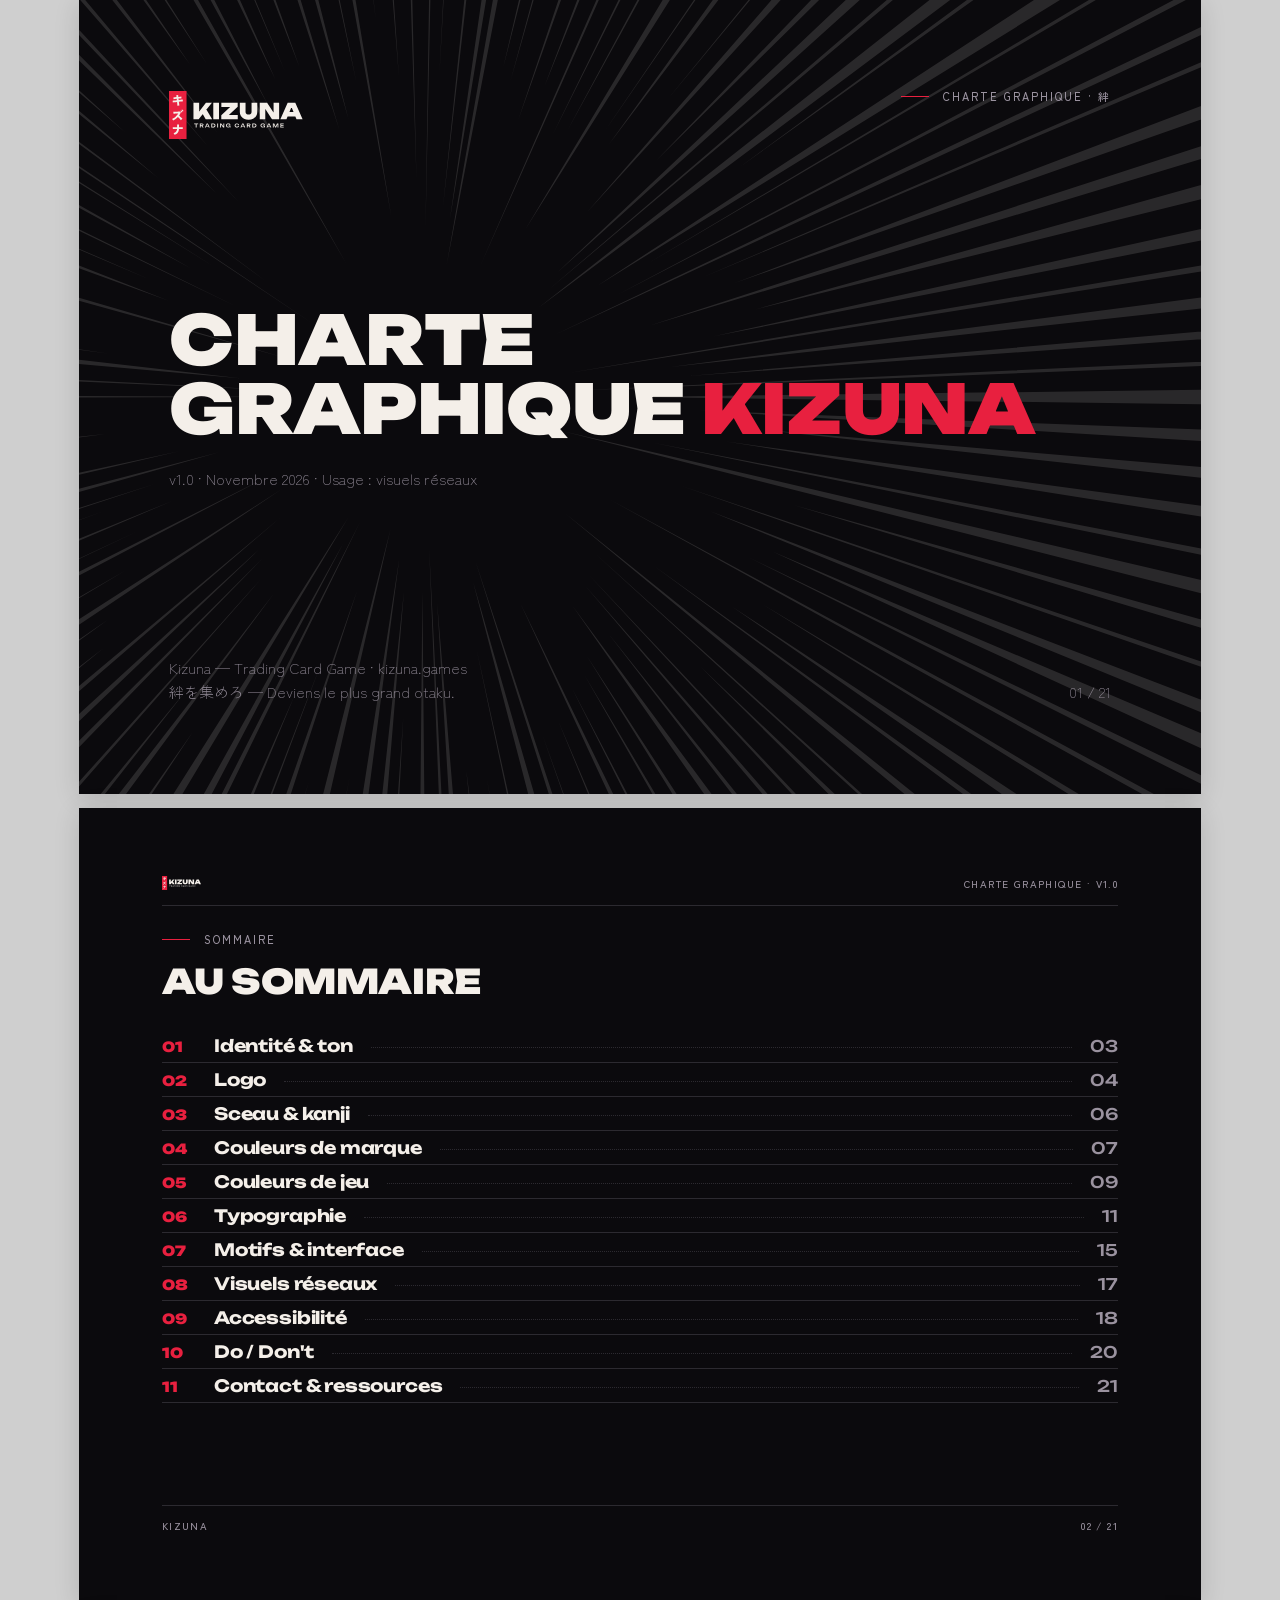
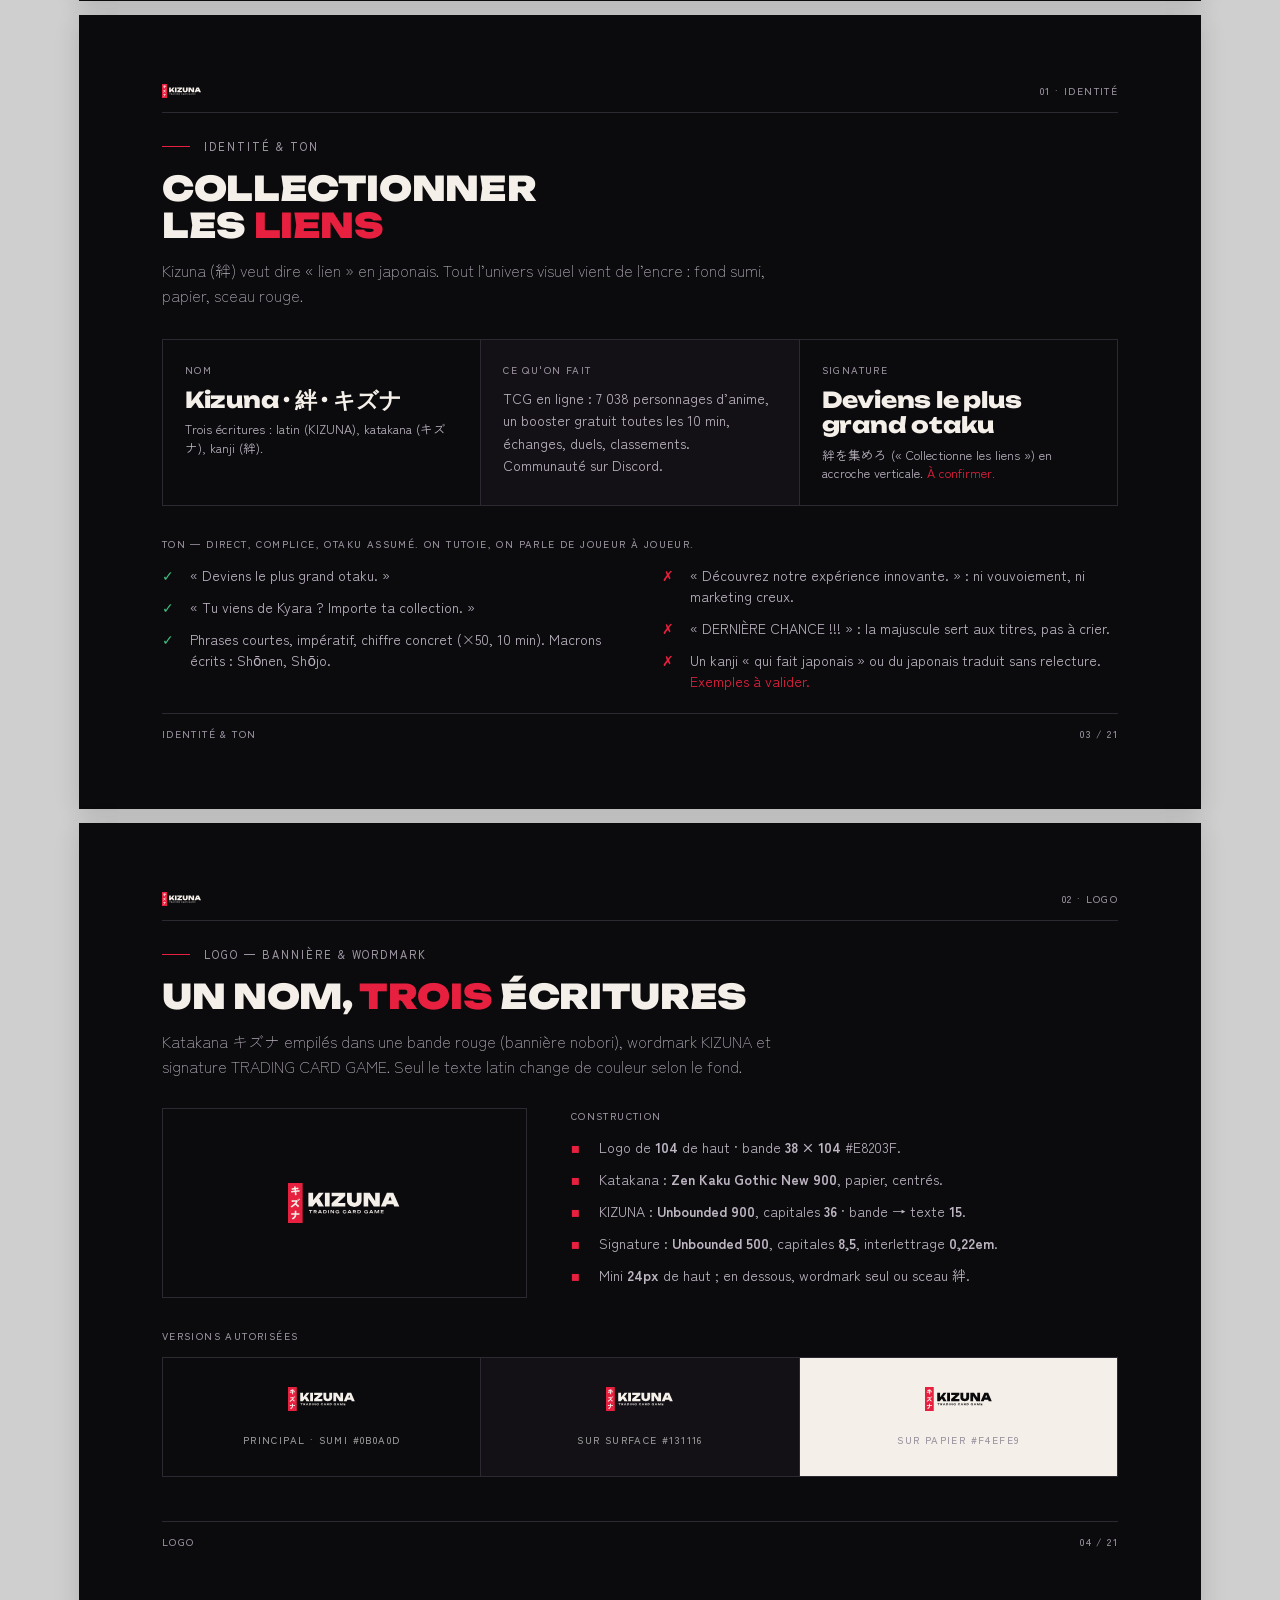
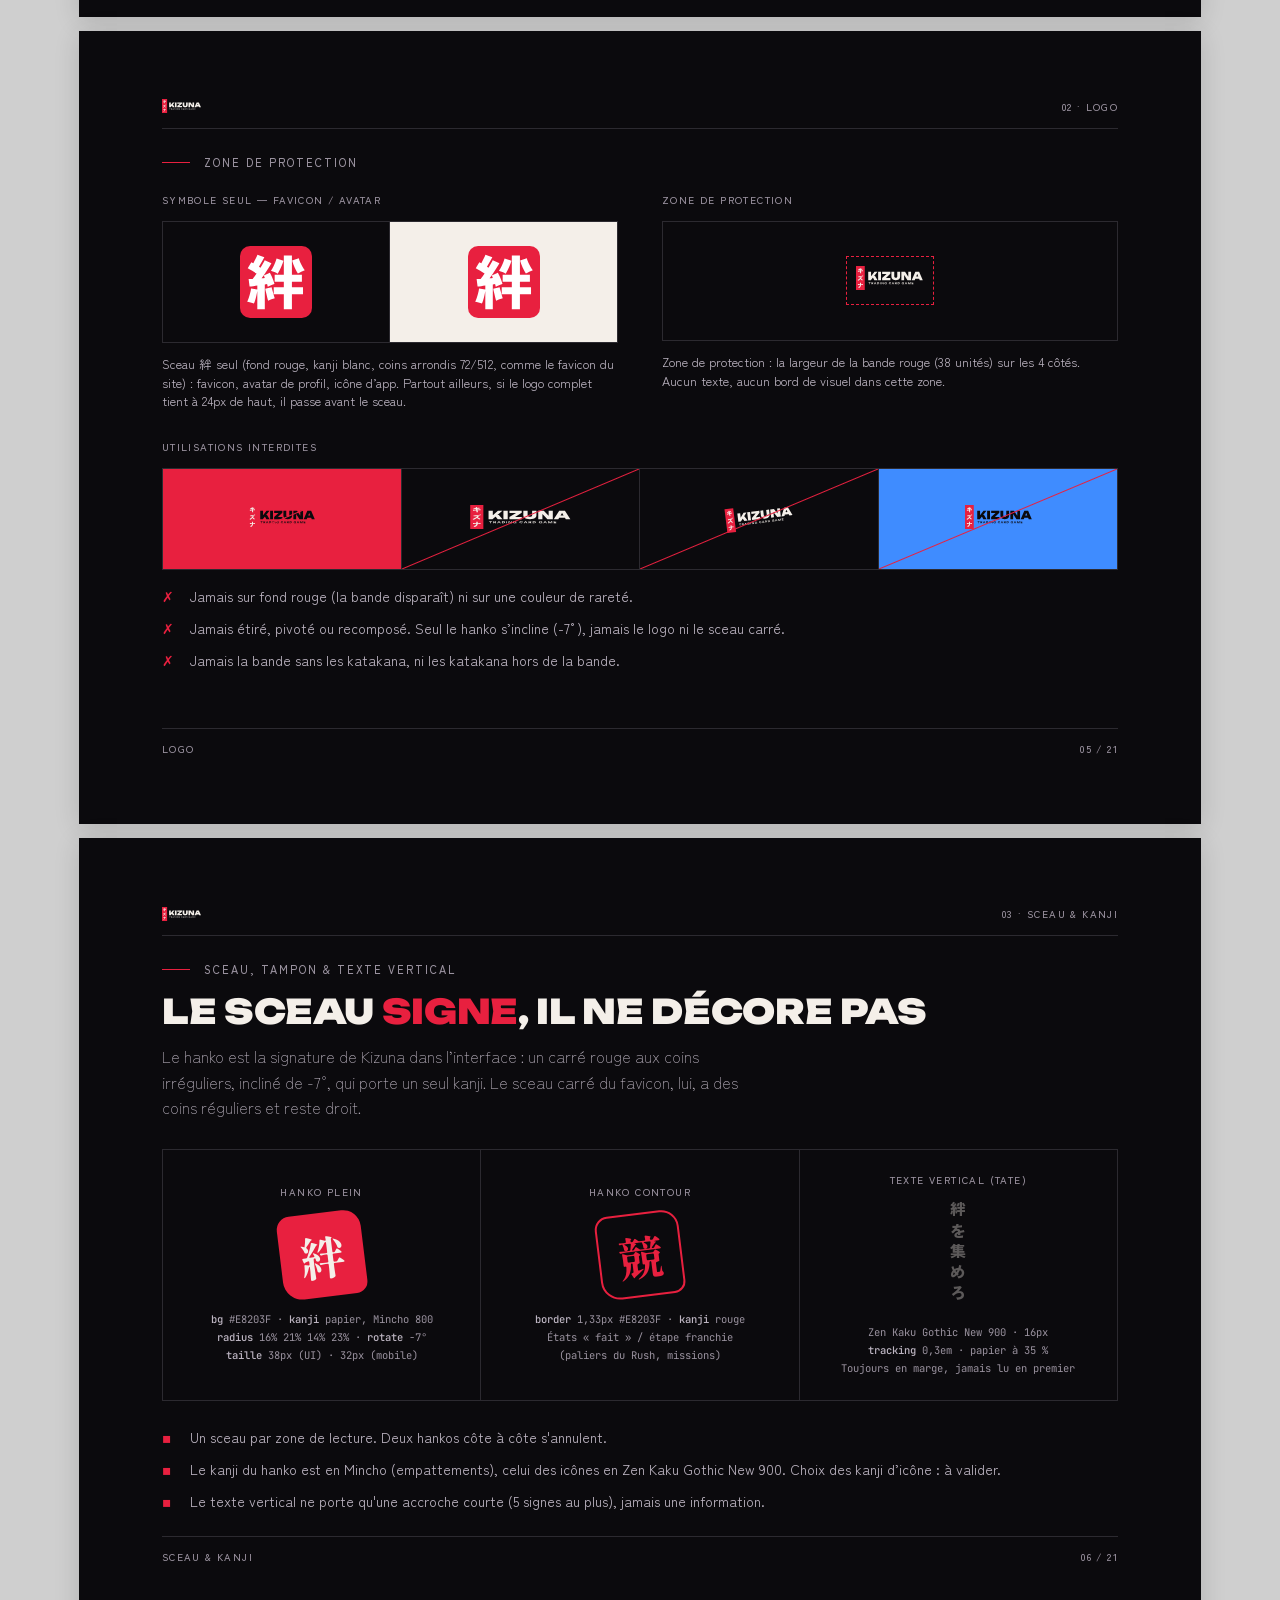
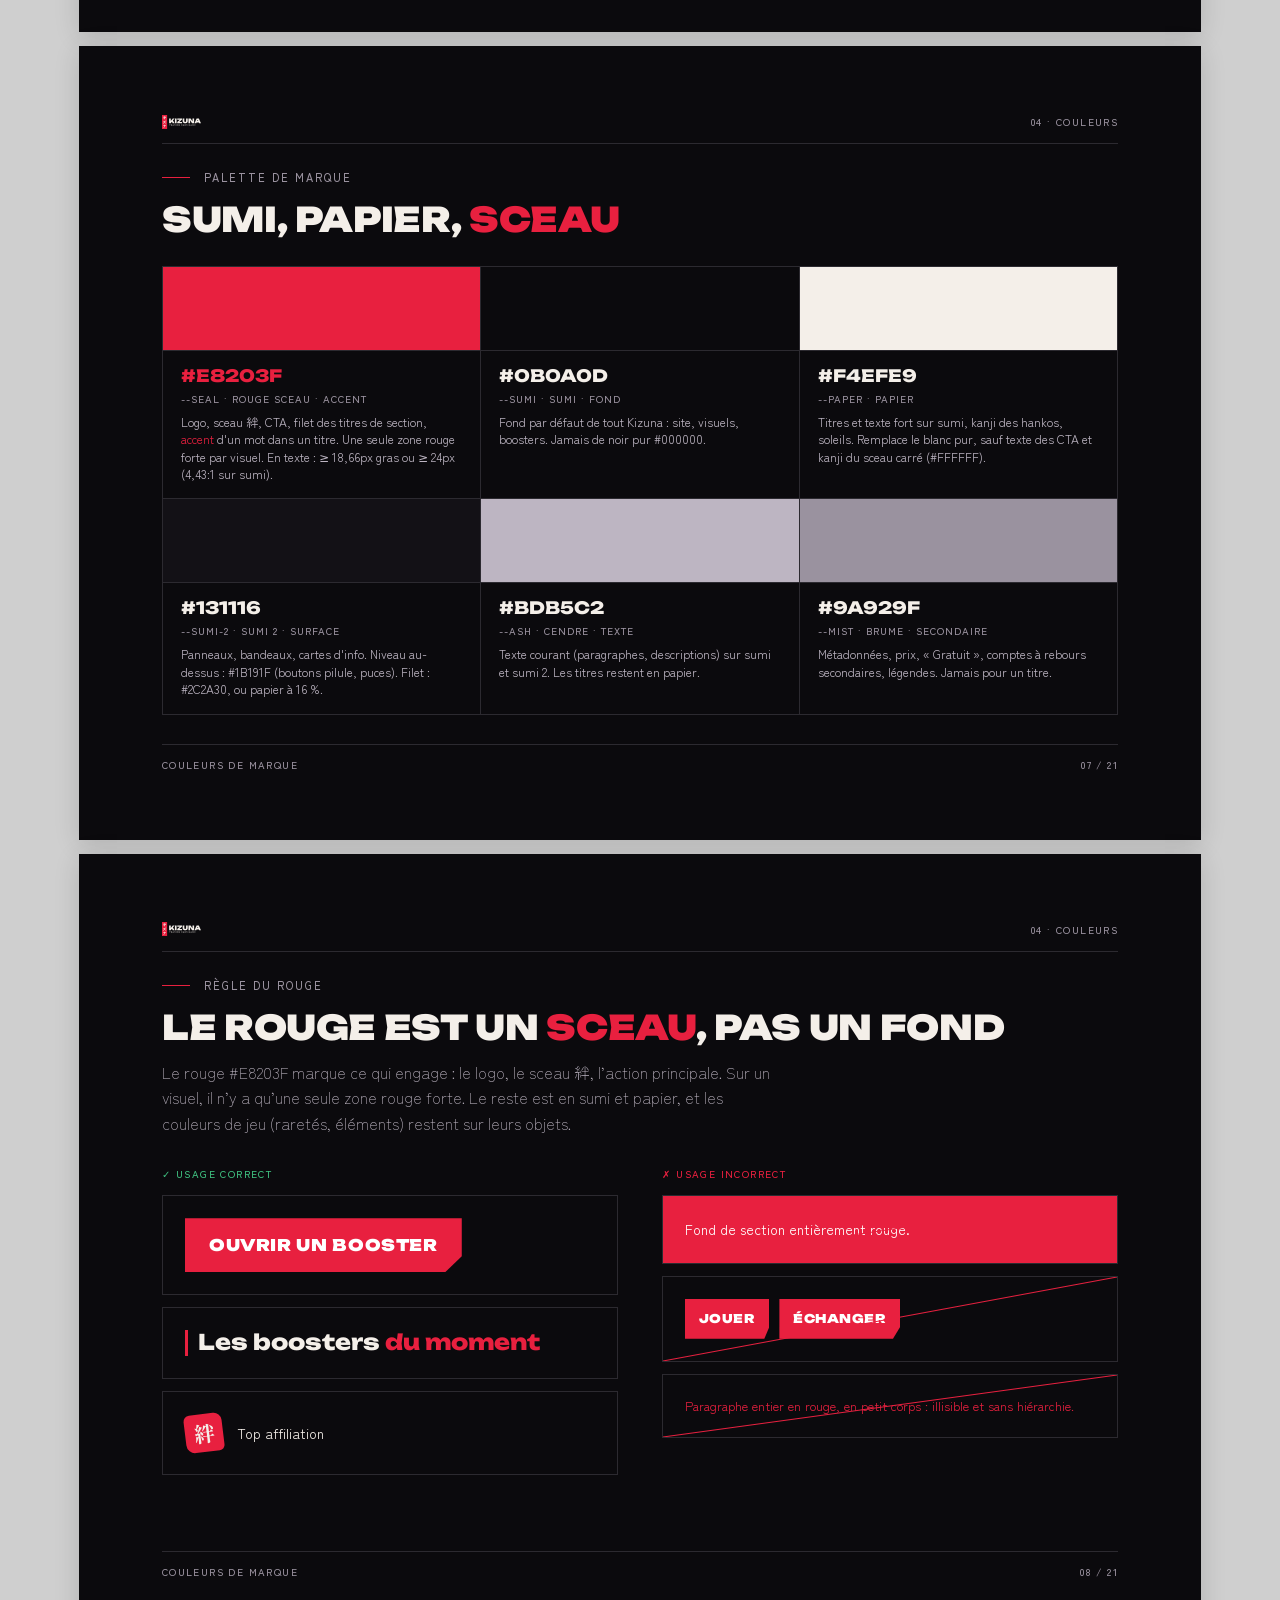
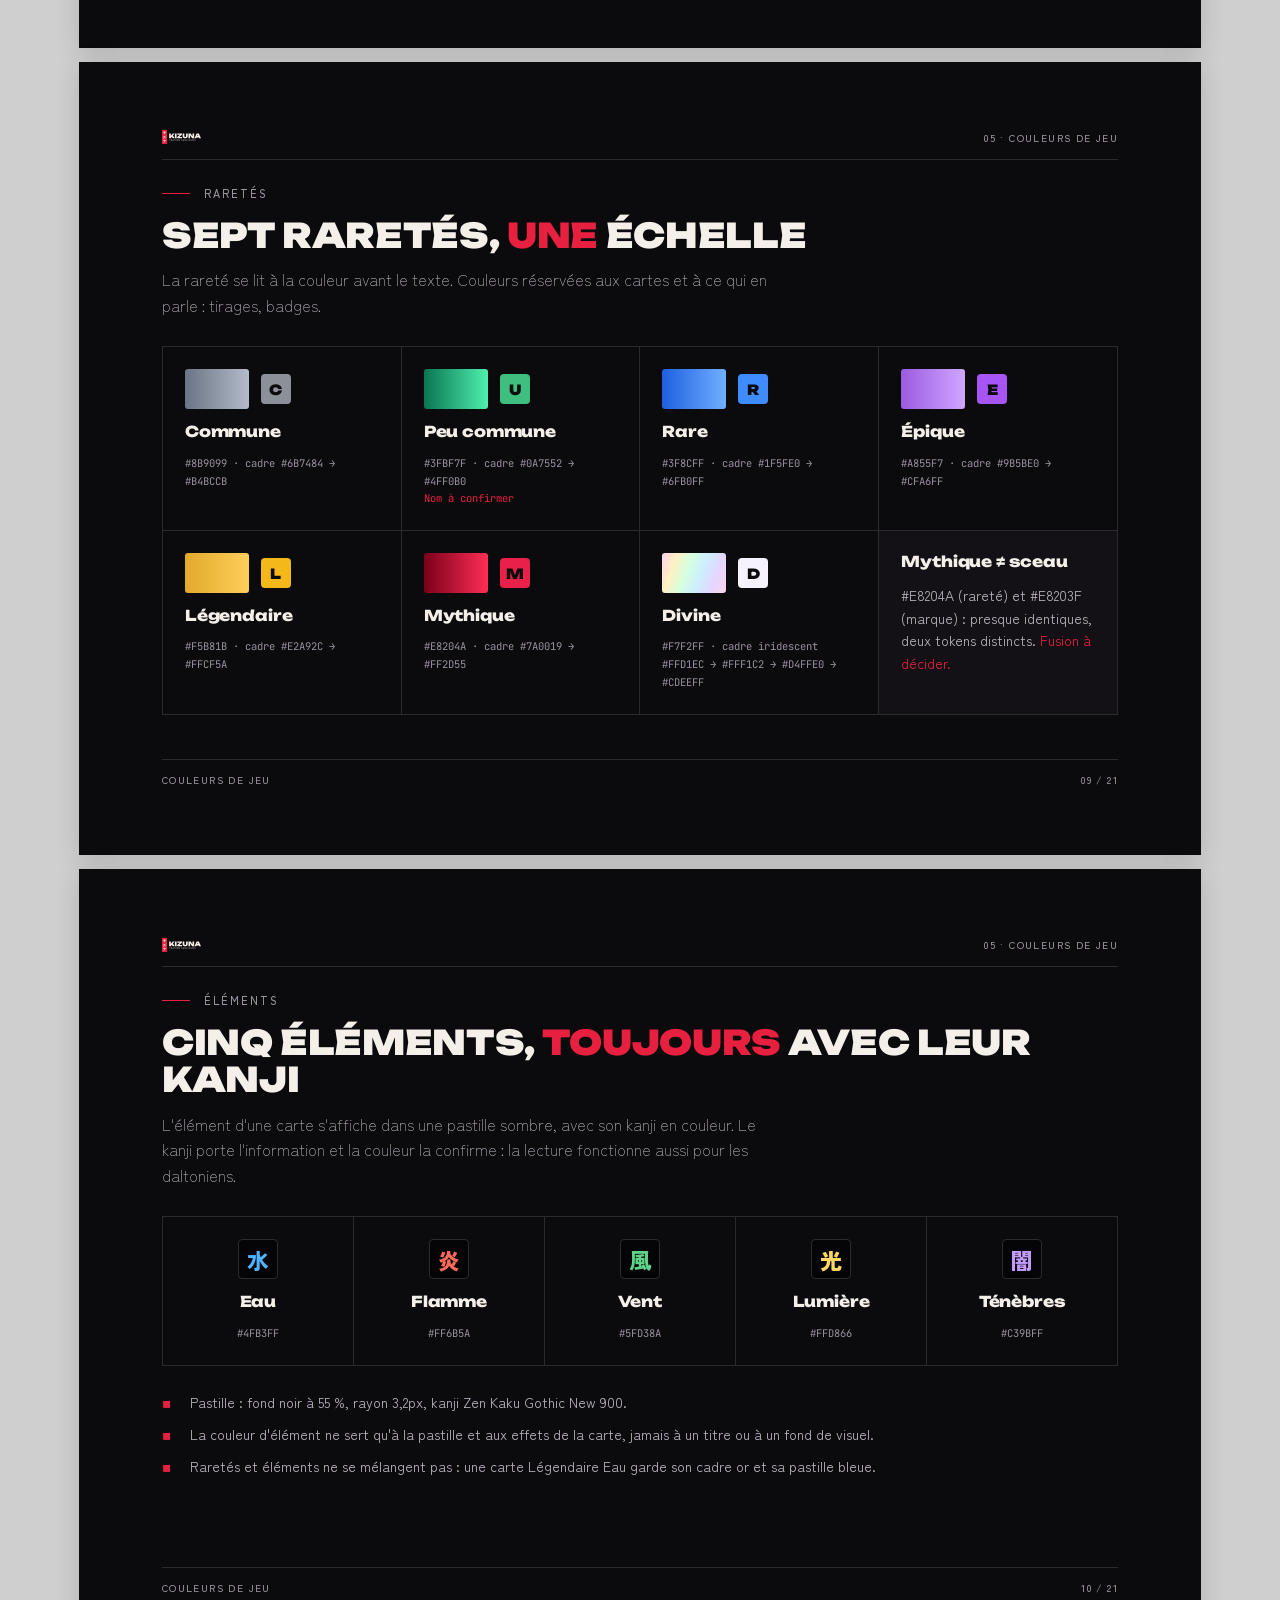
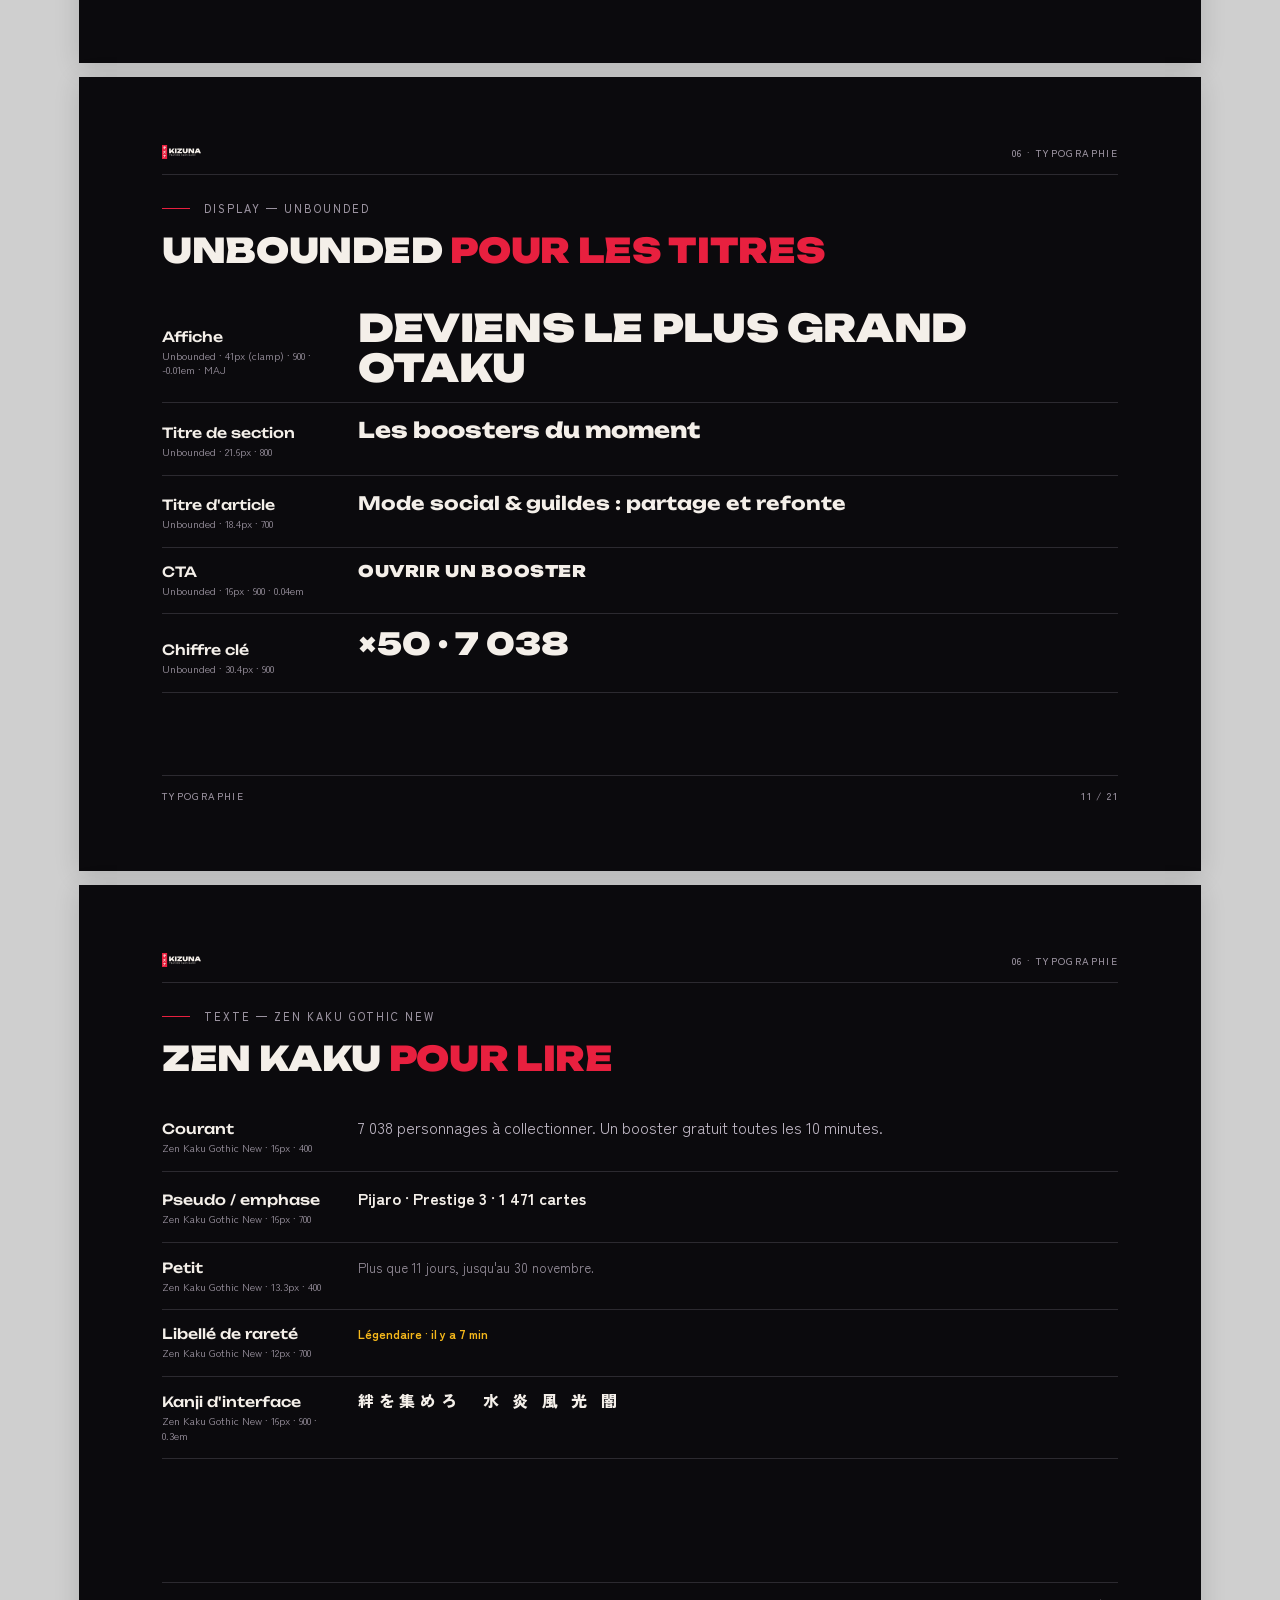
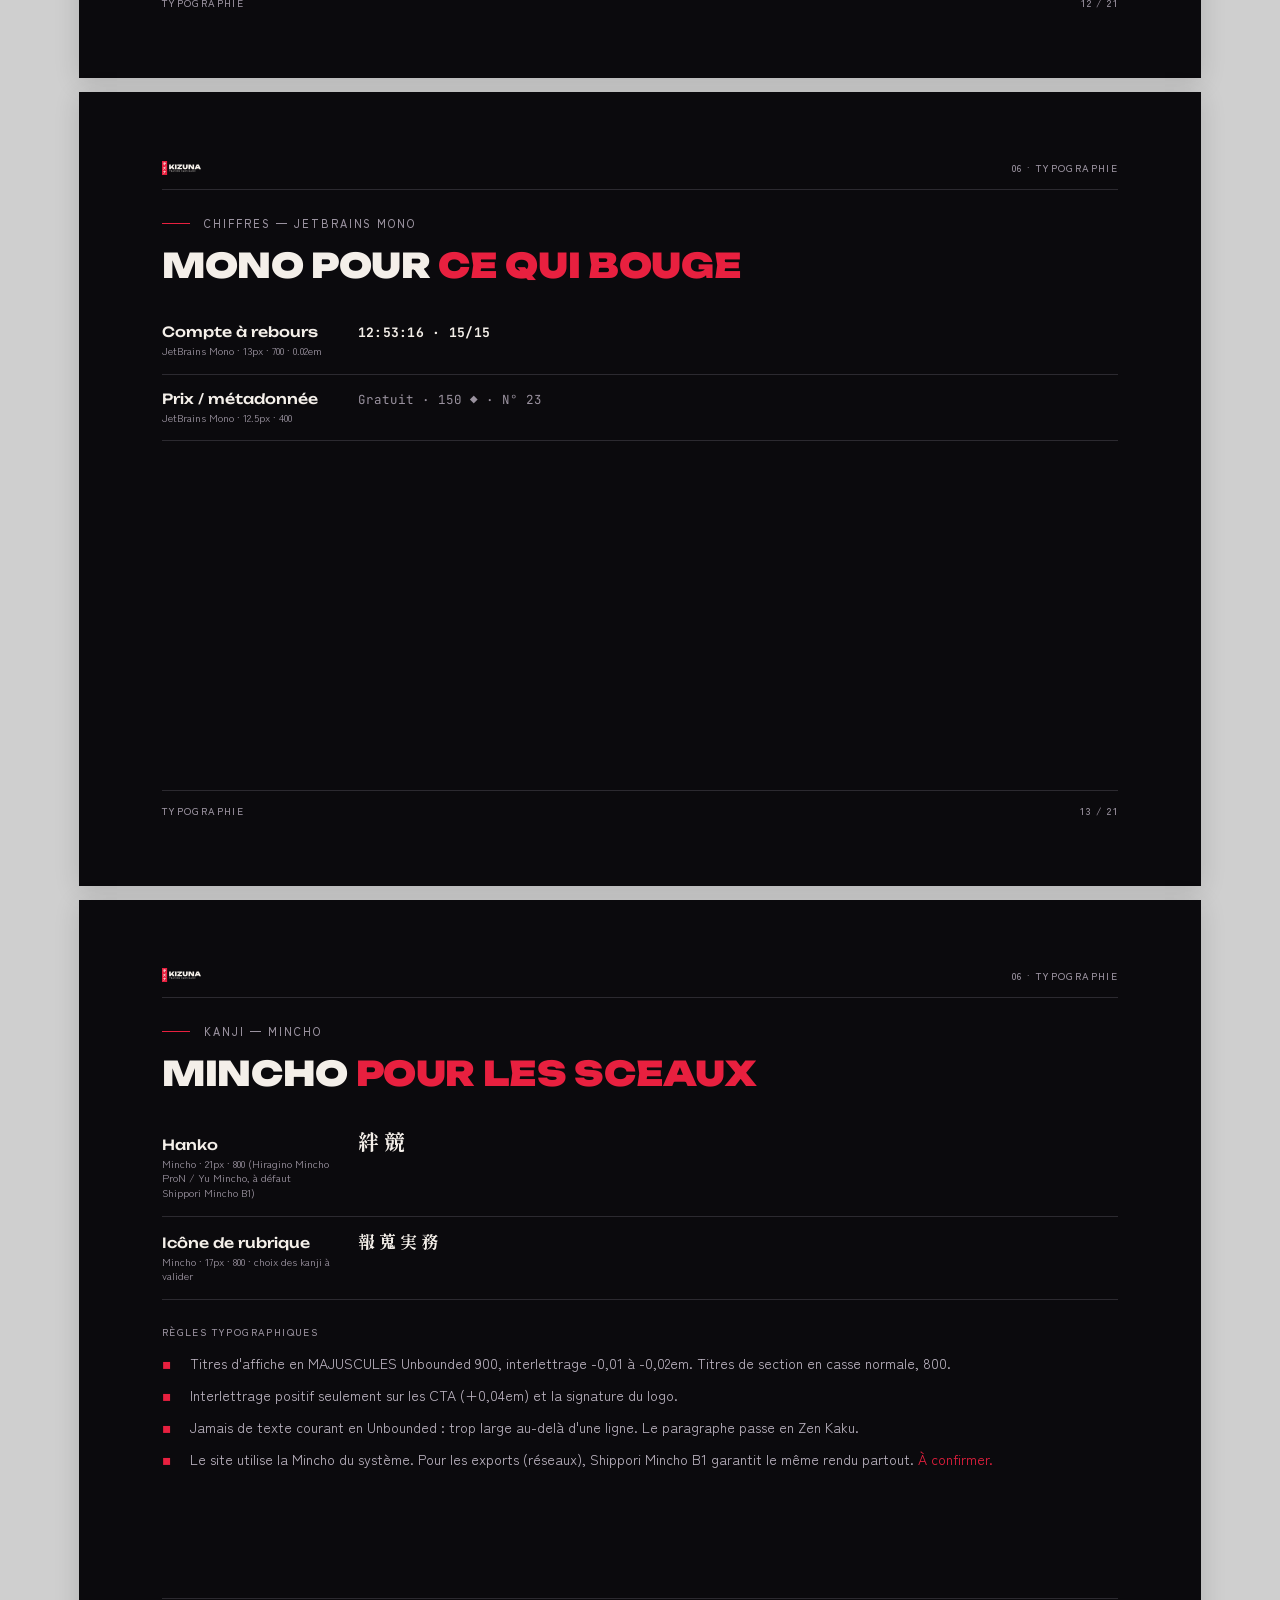
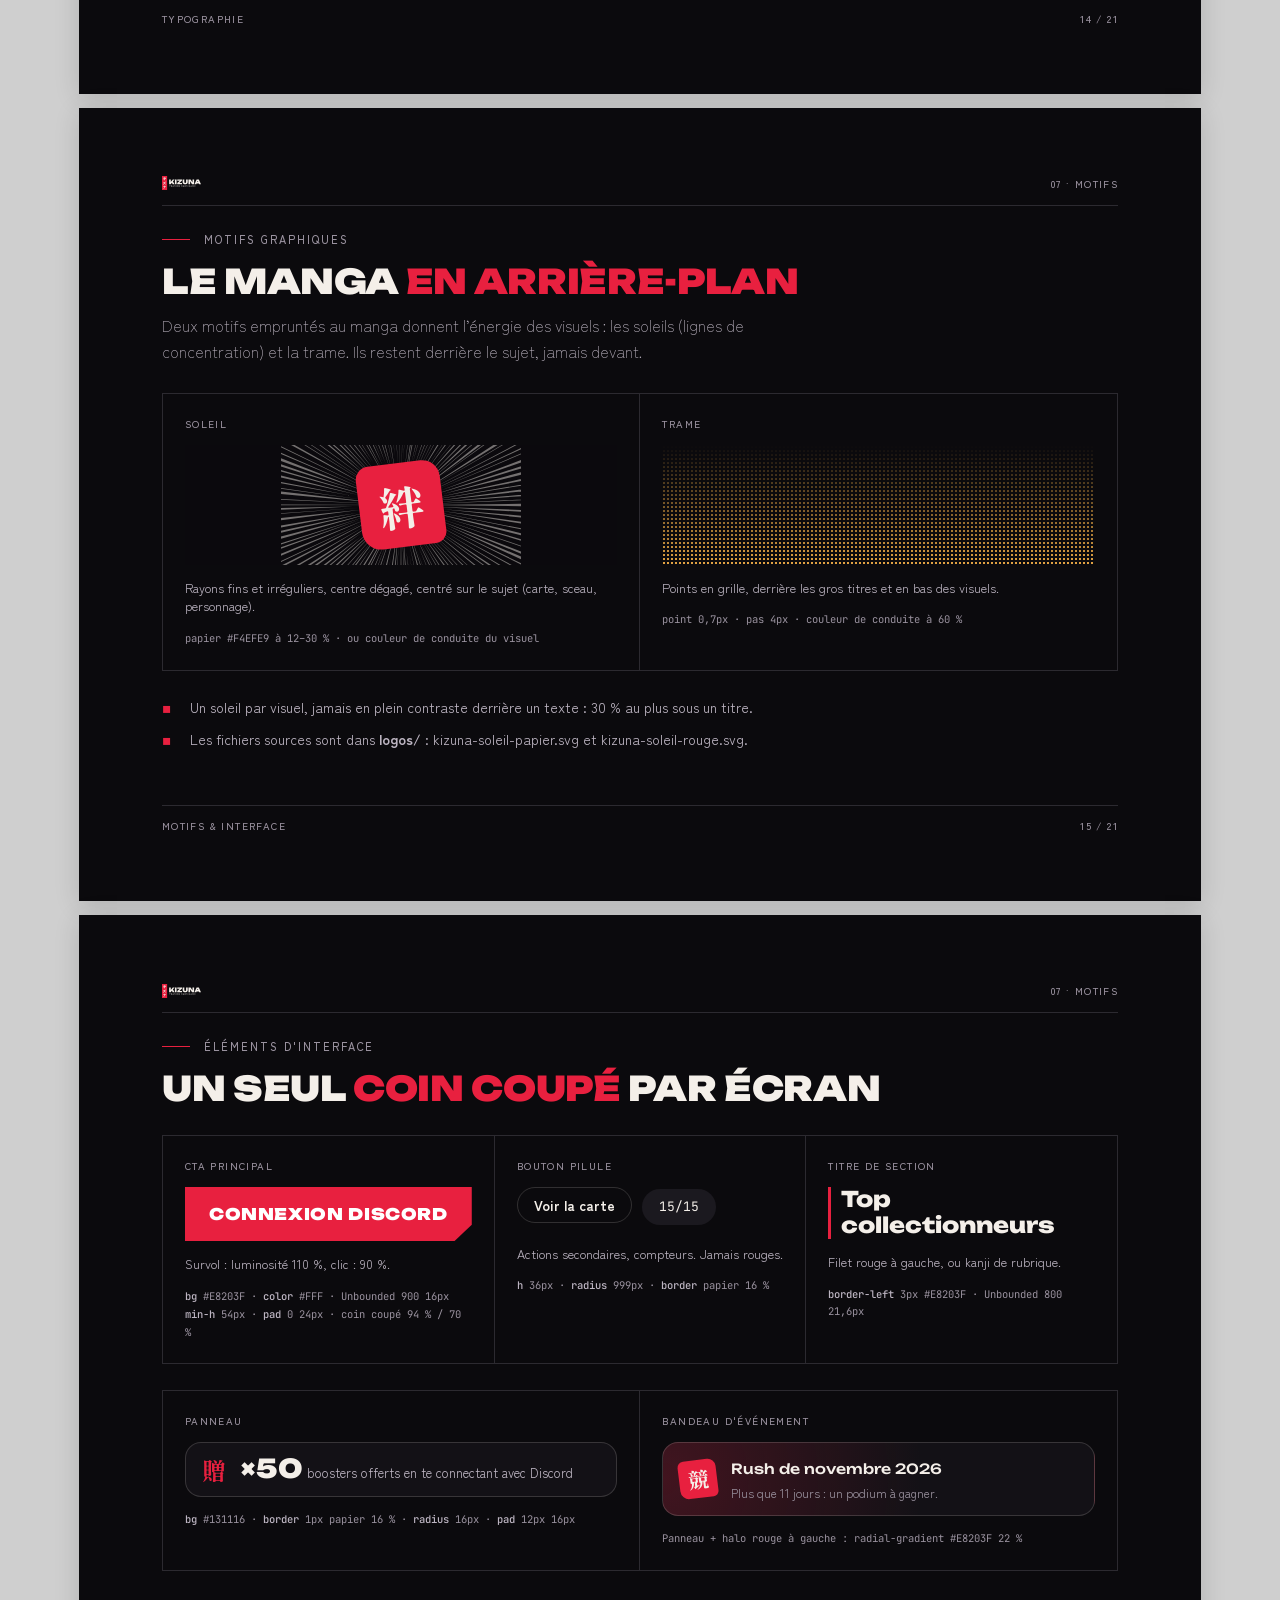
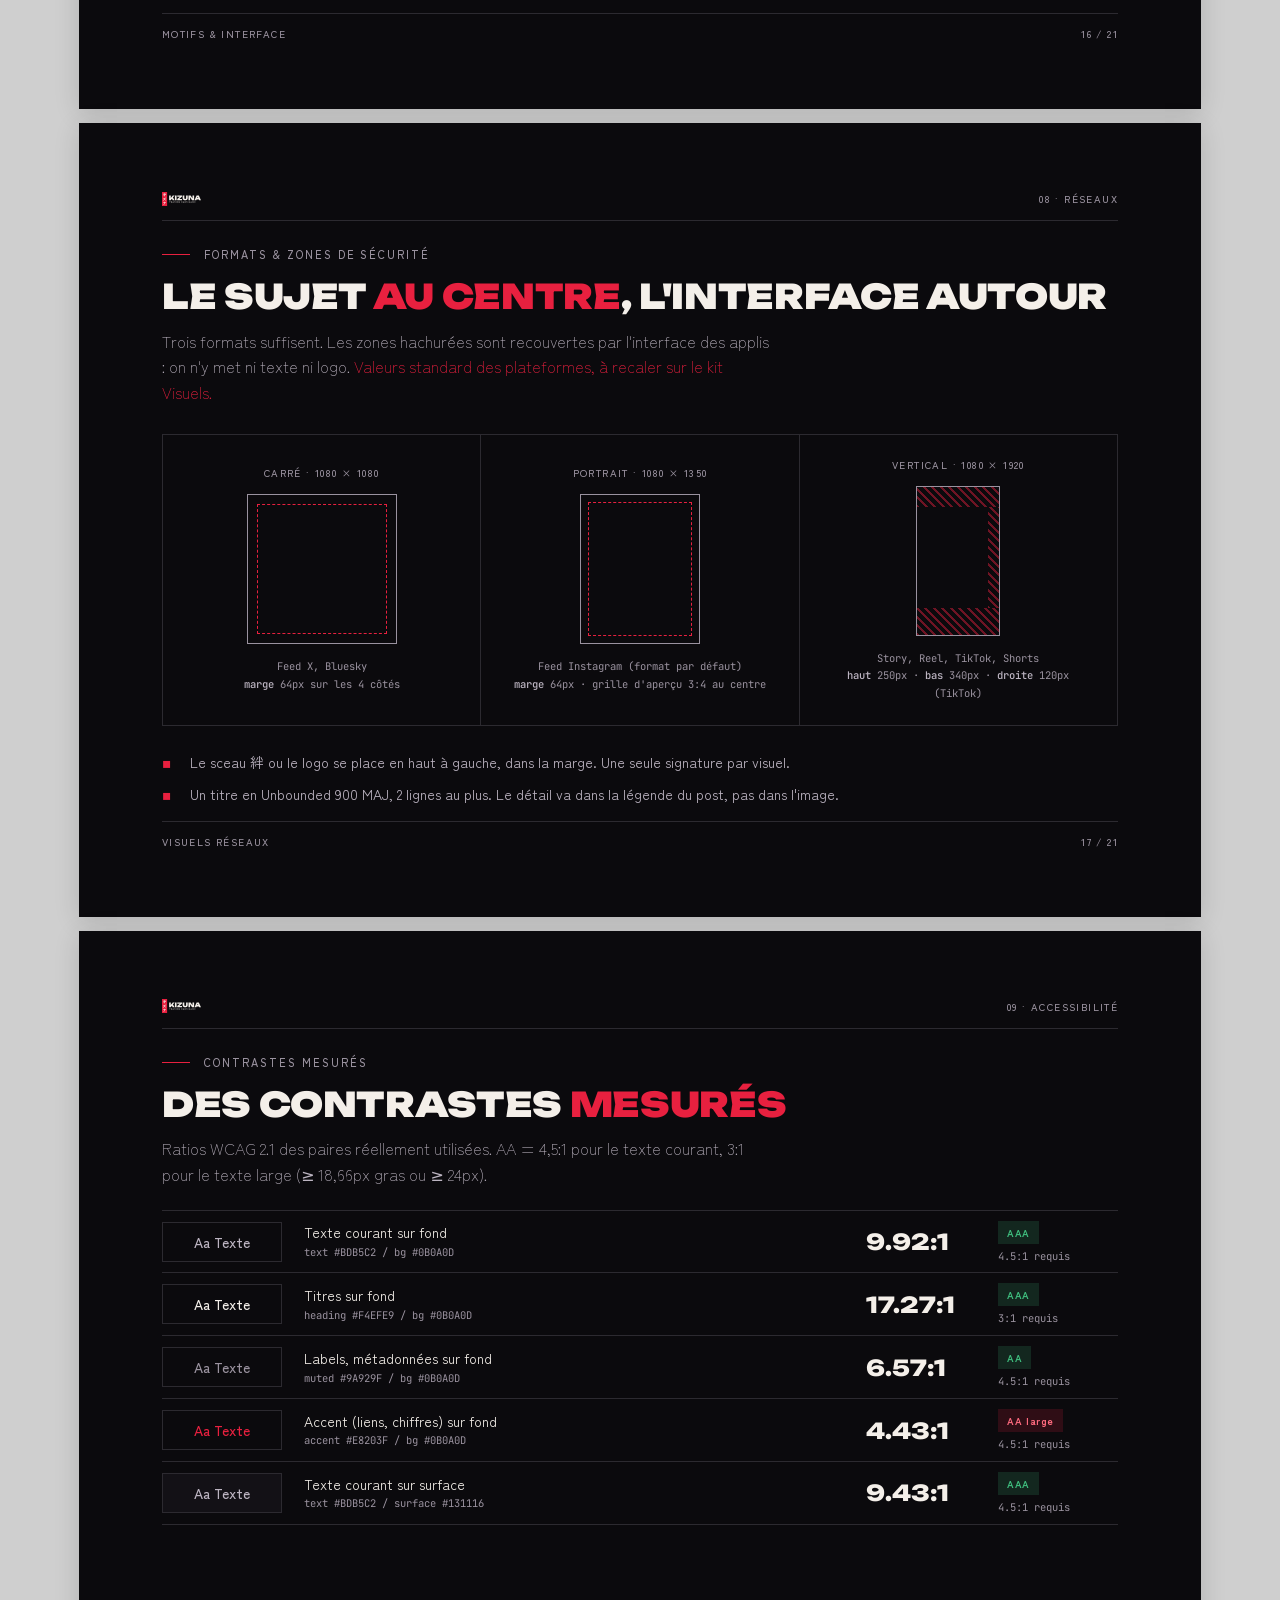
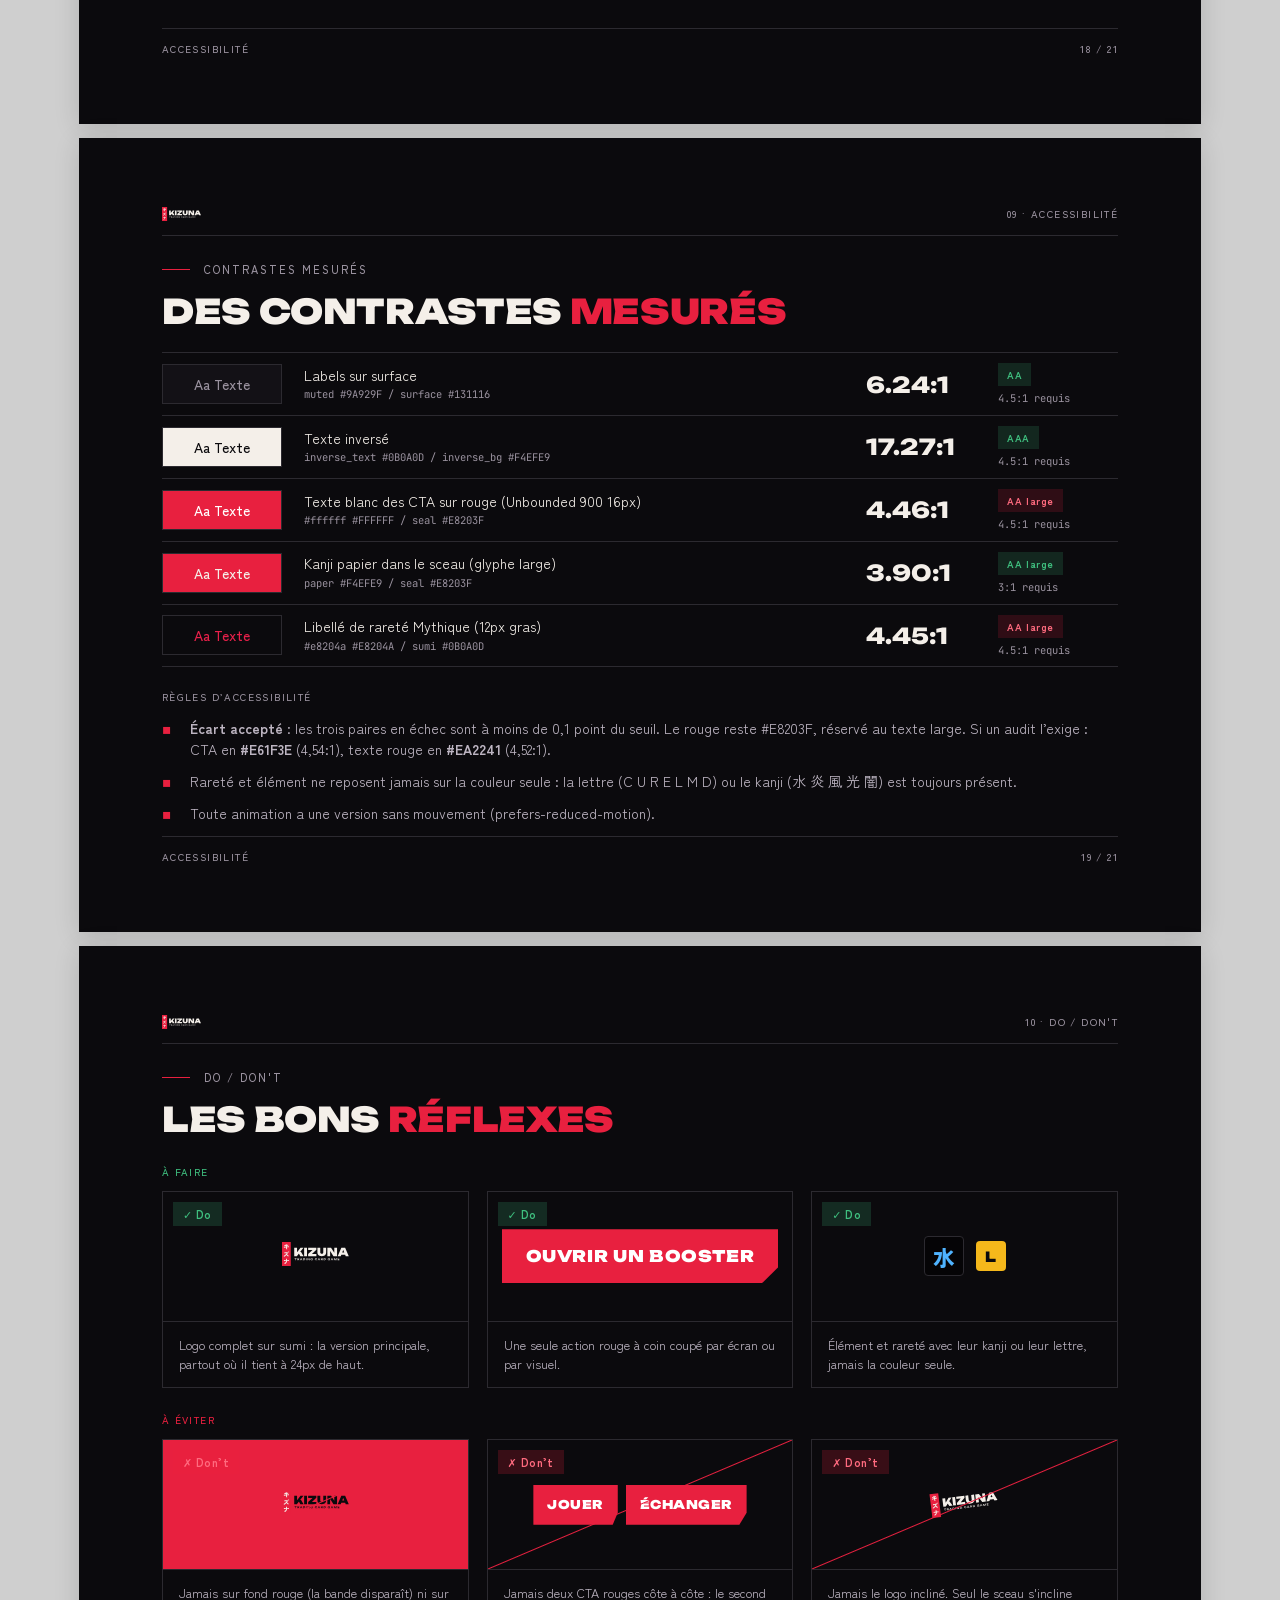
==== commit dcd41fb9: "Charte : retrait Discord, stream, gabarits réseaux et lexique des kanji Co-Authored-By: Claude Opus " ====
--- a/charte/charte.html
+++ b/charte/charte.html
@@ -9,7 +9,7 @@
 :root {
   /* Palette */
   --seal: #E8203F; /* Logo, sceau 絆, CTA, filet des titres de section, accent d'un mot dans un titre. Une seule zone rouge forte par visuel. En texte : ≥ 18,66px gras ou ≥ 24px (4,43:1 sur sumi). */
-  --sumi: #0B0A0D; /* Fond par défaut de tout Kizuna : site, visuels, boosters, overlays. Jamais de noir pur #000000. */
+  --sumi: #0B0A0D; /* Fond par défaut de tout Kizuna : site, visuels, boosters. Jamais de noir pur #000000. */
   --paper: #F4EFE9; /* Titres et texte fort sur sumi, kanji des hankos, soleils. Remplace le blanc pur, sauf texte des CTA et kanji du sceau carré (#FFFFFF). */
   --sumi-2: #131116; /* Panneaux, bandeaux, cartes d'info. Niveau au-dessus : #1B191F (boutons pilule, puces). Filet : #2C2A30, ou papier à 16 %. */
   --ash: #BDB5C2; /* Texte courant (paragraphes, descriptions) sur sumi et sumi 2. Les titres restent en papier. */
@@ -290,19 +290,19 @@
 <section class="page dark cover">
     <div class="row-between top"><span class="logo logo-xl" style="color:#0b0a0d"><svg xmlns="http://www.w3.org/2000/svg" viewBox="0 0 291 104" role="img" aria-label="Kizuna — Trading Card Game"><rect width="38" height="104" fill="#E8203F"/><path fill="#F4EFE9" d="M22.51 31.39L18.19 31.85Q18.16 31.34 18.05 30.12Q17.95 28.91 17.80 27.23Q17.65 25.56 17.43 23.69L17.43 23.69Q15.57 23.91 13.79 24.15Q12.01 24.40 10.58 24.60Q9.15 24.80 8.28 24.94L8.28 24.94L7.80 20.89Q8.66 20.81 10.10 20.68Q11.55 20.56 13.34 20.37Q15.14 20.18 17.00 19.97L17.00 19.97L16.65 16.94Q14.57 17.19 12.72 17.44Q10.87 17.70 9.96 17.89L9.96 17.89L9.47 13.84Q10.55 13.79 12.39 13.61Q14.22 13.43 16.22 13.22L16.22 13.22Q16.08 11.95 15.94 10.96Q15.79 9.98 15.63 9.30L15.63 9.30L19.92 8.82Q19.95 9.41 20.01 10.41Q20.08 11.41 20.21 12.76L20.21 12.76Q22.24 12.49 23.99 12.25Q25.75 12.00 26.67 11.87L26.67 11.87L27.15 15.92Q26.64 15.92 25.63 16.00Q24.62 16.08 23.32 16.20Q22.02 16.32 20.62 16.49L20.62 16.49L20.97 19.54Q22.78 19.29 24.48 19.08Q26.18 18.86 27.56 18.66Q28.94 18.46 29.72 18.32L29.72 18.32L30.20 22.40Q29.58 22.43 28.21 22.56Q26.83 22.70 25.06 22.86Q23.29 23.02 21.40 23.24L21.40 23.24Q21.62 25.04 21.84 26.68Q22.05 28.31 22.23 29.54Q22.40 30.77 22.51 31.39L22.51 31.39ZM9.19 63.97L9.19 63.97Q8.70 63.19 8.01 62.21Q7.32 61.22 6.54 60.57L6.54 60.57Q8.54 59.71 10.51 58.43Q12.48 57.14 14.29 55.55Q16.10 53.96 17.60 52.18Q19.09 50.39 20.17 48.53L20.17 48.53Q18.82 48.61 17.26 48.72Q15.69 48.83 14.21 48.94Q12.72 49.04 11.53 49.12Q10.35 49.21 9.75 49.26L9.75 49.26L9.29 45.02Q10.00 45.05 11.39 45.02Q12.78 44.99 14.48 44.93Q16.18 44.86 17.88 44.76Q19.58 44.67 20.96 44.56Q22.33 44.45 23.01 44.32L23.01 44.32L25.68 46.05Q25.03 47.96 24.05 49.80Q23.06 51.64 21.79 53.31L21.79 53.31Q22.77 54.07 23.83 54.98Q24.90 55.90 25.93 56.86Q26.95 57.82 27.82 58.70Q28.68 59.57 29.22 60.28L29.22 60.28Q28.30 60.87 27.44 61.64Q26.57 62.41 25.79 63.27L25.79 63.27Q25.12 62.30 24.00 61.03Q22.87 59.76 21.63 58.51Q20.39 57.25 19.28 56.33L19.28 56.33Q17.04 58.71 14.44 60.65Q11.83 62.60 9.19 63.97ZM28.81 45.29L26.98 46.69Q26.47 45.83 25.72 44.91Q24.98 43.99 24.36 43.40L24.36 43.40L26.11 42.05Q26.49 42.37 27.02 42.98Q27.55 43.59 28.04 44.22Q28.54 44.86 28.81 45.29L28.81 45.29ZM31.46 43.27L29.60 44.67Q29.11 43.81 28.36 42.89Q27.60 41.97 26.98 41.38L26.98 41.38L28.76 40.03Q29.11 40.35 29.64 40.96Q30.16 41.56 30.68 42.20Q31.19 42.83 31.46 43.27L31.46 43.27ZM12.17 94.93L12.17 94.93Q11.74 94.12 11.08 93.13Q10.41 92.14 9.68 91.55L9.68 91.55Q12.30 90.50 13.94 89.27Q15.57 88.04 16.42 86.38Q17.27 84.72 17.46 82.37L17.46 82.37Q15.38 82.37 13.49 82.38Q11.60 82.40 10.24 82.41Q8.88 82.42 8.33 82.48L8.33 82.48L8.15 78.48Q8.71 78.51 10.12 78.54Q11.52 78.56 13.46 78.58Q15.41 78.59 17.54 78.62L17.54 78.62L17.54 72.41L21.70 72.41L21.70 78.59Q23.59 78.59 25.25 78.58Q26.91 78.56 28.13 78.54Q29.34 78.51 29.85 78.48L29.85 78.48L29.85 82.48Q29.42 82.45 28.22 82.42Q27.02 82.40 25.32 82.38Q23.62 82.37 21.65 82.37L21.65 82.37Q21.46 85.29 20.47 87.65Q19.49 90.01 17.47 91.82Q15.46 93.63 12.17 94.93Z"/><path fill="currentColor" d="M64.23 61.30L53 61.30L53 25.30L65.29 25.30L65.29 51.65L62.17 49.01L80.07 25.30L93.03 25.30L64.23 61.30ZM79.50 61.30L70.28 44.74L79.40 37.59L93.51 61.30L79.50 61.30ZM95.96 61.30L95.96 25.30L108.34 25.30L108.34 61.30L95.96 61.30ZM149 61.30L113.29 61.30L113.29 52.51L134.84 32.59L144.15 34.75L113.43 34.75L113.43 25.25L148.86 25.25L148.86 34.03L127.35 53.95L119.38 51.79L149 51.79L149 61.30ZM165.85 25.30L165.85 44.79Q165.85 46.75 166.54 48.17Q167.24 49.59 168.68 50.35Q170.12 51.12 172.38 51.12L172.38 51.12Q174.68 51.12 176.12 50.38Q177.56 49.63 178.23 48.19Q178.90 46.75 178.90 44.79L178.90 44.79L178.90 25.30L191.29 25.30L191.29 45.46Q191.29 50.50 188.94 54.24Q186.58 57.99 182.34 60.07Q178.09 62.16 172.38 62.16L172.38 62.16Q166.71 62.16 162.46 60.07Q158.22 57.99 155.84 54.24Q153.46 50.50 153.46 45.46L153.46 45.46L153.46 25.30L165.85 25.30ZM212.60 25.30L229.98 52.27L226.62 53.09L226.62 25.30L238.62 25.30L238.62 61.30L223.11 61.30L205.26 33.55L208.62 32.74L208.62 61.30L196.62 61.30L196.62 25.30L212.60 25.30ZM277.45 55.25L252.92 55.25L252.92 45.41L277.45 45.41L277.45 55.25ZM257.14 25.30L273.66 25.30L289.45 61.30L276.25 61.30L263.82 30.77L266.98 30.77L254.55 61.30L241.35 61.30L257.14 25.30Z"/><path fill="currentColor" d="M57.89 78.92L57.89 71.28L59.80 71.28L59.80 78.92L57.89 78.92ZM54.50 72.12L54.50 70.42L63.18 70.42L63.18 72.12L54.50 72.12ZM68.09 75.69L68.09 74.19L71.36 74.19Q72.01 74.19 72.39 73.89Q72.77 73.59 72.77 73.06L72.77 73.06Q72.77 72.53 72.39 72.23Q72.01 71.94 71.36 71.94L71.36 71.94L67.81 71.94L68.68 70.95L68.68 78.92L66.75 78.92L66.75 70.42L71.59 70.42Q72.52 70.42 73.22 70.75Q73.93 71.09 74.32 71.68Q74.72 72.27 74.72 73.06L74.72 73.06Q74.72 73.84 74.32 74.43Q73.93 75.02 73.22 75.36Q72.52 75.69 71.59 75.69L71.59 75.69L68.09 75.69ZM72.71 78.92L69.56 74.94L71.76 74.94L74.97 78.92L72.71 78.92ZM85.94 77.13L80.05 77.13L80.05 75.57L85.94 75.57L85.94 77.13ZM81.80 70.42L84.27 70.42L88.25 78.92L86.20 78.92L82.72 71.20L83.35 71.20L79.88 78.92L77.82 78.92L81.80 70.42ZM91.66 70.42L95.70 70.42Q97.18 70.42 98.30 70.95Q99.41 71.49 100.04 72.44Q100.66 73.39 100.66 74.67L100.66 74.67Q100.66 75.94 100.04 76.90Q99.41 77.85 98.30 78.39Q97.18 78.92 95.70 78.92L95.70 78.92L91.66 78.92L91.66 70.42ZM93.58 71.18L93.58 78.16L92.60 77.22L95.84 77.22Q96.71 77.22 97.36 76.90Q98.01 76.59 98.36 76.01Q98.71 75.43 98.71 74.67L98.71 74.67Q98.71 73.90 98.36 73.33Q98.01 72.75 97.36 72.44Q96.71 72.12 95.84 72.12L95.84 72.12L92.60 72.12L93.58 71.18ZM104.48 78.92L104.48 70.42L106.41 70.42L106.41 78.92L104.48 78.92ZM113.13 70.42L118.51 77.65L117.84 77.75L117.84 70.42L119.71 70.42L119.71 78.92L117.28 78.92L111.84 71.59L112.49 71.49L112.49 78.92L110.63 78.92L110.63 70.42L113.13 70.42ZM131.71 75.15L132.54 75.24Q132.53 76.01 132.24 76.70Q131.95 77.40 131.42 77.94Q130.89 78.48 130.10 78.78Q129.32 79.09 128.29 79.09L128.29 79.09Q127.29 79.09 126.43 78.79Q125.56 78.49 124.91 77.92Q124.26 77.36 123.89 76.53Q123.53 75.71 123.53 74.67L123.53 74.67Q123.53 73.63 123.90 72.81Q124.27 71.98 124.93 71.42Q125.58 70.85 126.47 70.55Q127.35 70.25 128.39 70.25L128.39 70.25Q129.75 70.25 130.75 70.67Q131.75 71.10 132.37 71.85Q132.98 72.60 133.13 73.56L133.13 73.56L131.19 73.56Q131.08 73.04 130.70 72.66Q130.32 72.29 129.74 72.09Q129.15 71.88 128.39 71.88L128.39 71.88Q127.50 71.88 126.85 72.20Q126.19 72.53 125.84 73.15Q125.48 73.77 125.48 74.67L125.48 74.67Q125.48 75.57 125.85 76.20Q126.23 76.83 126.92 77.17Q127.61 77.50 128.55 77.50L128.55 77.50Q129.47 77.50 130.16 77.21Q130.85 76.93 131.25 76.40Q131.66 75.87 131.71 75.15L131.71 75.15ZM131.97 76.02L128.81 76.02L128.81 74.62L133.22 74.62L133.22 78.92L131.84 78.92L131.58 75.47L131.97 76.02ZM149.92 75.46L151.85 75.46Q151.73 76.54 151.10 77.36Q150.47 78.18 149.45 78.64Q148.42 79.09 147.10 79.09L147.10 79.09Q145.65 79.09 144.56 78.53Q143.47 77.98 142.85 76.99Q142.24 76.00 142.24 74.67L142.24 74.67Q142.24 73.34 142.85 72.35Q143.47 71.36 144.56 70.81Q145.65 70.25 147.10 70.25L147.10 70.25Q148.42 70.25 149.45 70.70Q150.47 71.16 151.10 71.97Q151.73 72.79 151.85 73.88L151.85 73.88L149.92 73.88Q149.80 73.28 149.43 72.84Q149.05 72.40 148.46 72.17Q147.88 71.93 147.09 71.93L147.09 71.93Q146.20 71.93 145.55 72.26Q144.89 72.60 144.54 73.21Q144.19 73.83 144.19 74.67L144.19 74.67Q144.19 75.51 144.54 76.13Q144.89 76.74 145.55 77.08Q146.20 77.41 147.09 77.41L147.09 77.41Q147.88 77.41 148.46 77.18Q149.05 76.95 149.43 76.51Q149.80 76.08 149.92 75.46L149.92 75.46ZM162.89 77.13L157.00 77.13L157.00 75.57L162.89 75.57L162.89 77.13ZM158.76 70.42L161.23 70.42L165.20 78.92L163.15 78.92L159.67 71.20L160.31 71.20L156.83 78.92L154.78 78.92L158.76 70.42ZM169.95 75.69L169.95 74.19L173.23 74.19Q173.87 74.19 174.25 73.89Q174.63 73.59 174.63 73.06L174.63 73.06Q174.63 72.53 174.25 72.23Q173.87 71.94 173.23 71.94L173.23 71.94L169.67 71.94L170.54 70.95L170.54 78.92L168.62 78.92L168.62 70.42L173.45 70.42Q174.38 70.42 175.09 70.75Q175.79 71.09 176.19 71.68Q176.58 72.27 176.58 73.06L176.58 73.06Q176.58 73.84 176.19 74.43Q175.79 75.02 175.09 75.36Q174.38 75.69 173.45 75.69L173.45 75.69L169.95 75.69ZM174.58 78.92L171.43 74.94L173.62 74.94L176.83 78.92L174.58 78.92ZM180.52 70.42L184.55 70.42Q186.03 70.42 187.15 70.95Q188.27 71.49 188.89 72.44Q189.51 73.39 189.51 74.67L189.51 74.67Q189.51 75.94 188.89 76.90Q188.27 77.85 187.15 78.39Q186.03 78.92 184.55 78.92L184.55 78.92L180.52 78.92L180.52 70.42ZM182.43 71.18L182.43 78.16L181.46 77.22L184.70 77.22Q185.56 77.22 186.21 76.90Q186.86 76.59 187.21 76.01Q187.56 75.43 187.56 74.67L187.56 74.67Q187.56 73.90 187.21 73.33Q186.86 72.75 186.21 72.44Q185.56 72.12 184.70 72.12L184.70 72.12L181.46 72.12L182.43 71.18ZM206.50 75.15L207.33 75.24Q207.32 76.01 207.03 76.70Q206.74 77.40 206.21 77.94Q205.68 78.48 204.89 78.78Q204.11 79.09 203.08 79.09L203.08 79.09Q202.08 79.09 201.22 78.79Q200.35 78.49 199.70 77.92Q199.05 77.36 198.68 76.53Q198.32 75.71 198.32 74.67L198.32 74.67Q198.32 73.63 198.69 72.81Q199.06 71.98 199.71 71.42Q200.37 70.85 201.26 70.55Q202.14 70.25 203.18 70.25L203.18 70.25Q204.54 70.25 205.54 70.67Q206.54 71.10 207.15 71.85Q207.77 72.60 207.92 73.56L207.92 73.56L205.98 73.56Q205.87 73.04 205.49 72.66Q205.11 72.29 204.53 72.09Q203.94 71.88 203.18 71.88L203.18 71.88Q202.29 71.88 201.64 72.20Q200.98 72.53 200.63 73.15Q200.27 73.77 200.27 74.67L200.27 74.67Q200.27 75.57 200.64 76.20Q201.02 76.83 201.71 77.17Q202.40 77.50 203.34 77.50L203.34 77.50Q204.26 77.50 204.95 77.21Q205.64 76.93 206.04 76.40Q206.45 75.87 206.50 75.15L206.50 75.15ZM206.76 76.02L203.60 76.02L203.60 74.62L208.01 74.62L208.01 78.92L206.63 78.92L206.37 75.47L206.76 76.02ZM219.33 77.13L213.44 77.13L213.44 75.57L219.33 75.57L219.33 77.13ZM215.20 70.42L217.67 70.42L221.64 78.92L219.59 78.92L216.11 71.20L216.75 71.20L213.27 78.92L211.22 78.92L215.20 70.42ZM234.03 70.42L236.99 70.42L236.99 78.92L235.15 78.92L235.15 71.07L235.64 71.10L232.01 78.92L230.03 78.92L226.40 71.12L226.88 71.08L226.88 78.92L225.06 78.92L225.06 70.42L228.01 70.42L231.44 77.99L230.61 77.99L234.03 70.42ZM242.16 73.93L248.24 73.93L248.24 75.41L242.16 75.41L242.16 73.93ZM242.88 71.07L243.45 74.67L242.88 78.27L242.04 77.32L248.59 77.32L248.59 78.92L240.94 78.92L241.60 74.67L240.94 70.42L248.54 70.42L248.54 72.02L242.04 72.02L242.88 71.07Z"/></svg></span><span class="eyebrow">Charte graphique · 絆</span></div>
     <div><h1 class="cover-title">Charte<br>graphique <em>Kizuna</em></h1>
-      <p class="cover-sub" style="margin-top:24px;">v1.0 · Novembre 2026 · Usage : visuels réseaux, Discord &amp; stream</p></div>
-    <div class="row-between bottom"><p class="cover-sub" style="max-width:52ch;">Kizuna — Trading Card Game · kizuna.games<br>絆を集めろ — Deviens le plus grand otaku.</p><span class="cover-sub">01 / 25</span></div>
+      <p class="cover-sub" style="margin-top:24px;">v1.0 · Novembre 2026 · Usage : visuels réseaux</p></div>
+    <div class="row-between bottom"><p class="cover-sub" style="max-width:52ch;">Kizuna — Trading Card Game · kizuna.games<br>絆を集めろ — Deviens le plus grand otaku.</p><span class="cover-sub">01 / 21</span></div>
   </section>
 <section class="page"><div class="page-head"><span class="logo logo-xs" style="color:#f4efe9"><svg xmlns="http://www.w3.org/2000/svg" viewBox="0 0 291 104" role="img" aria-label="Kizuna — Trading Card Game"><rect width="38" height="104" fill="#E8203F"/><path fill="#F4EFE9" d="M22.51 31.39L18.19 31.85Q18.16 31.34 18.05 30.12Q17.95 28.91 17.80 27.23Q17.65 25.56 17.43 23.69L17.43 23.69Q15.57 23.91 13.79 24.15Q12.01 24.40 10.58 24.60Q9.15 24.80 8.28 24.94L8.28 24.94L7.80 20.89Q8.66 20.81 10.10 20.68Q11.55 20.56 13.34 20.37Q15.14 20.18 17.00 19.97L17.00 19.97L16.65 16.94Q14.57 17.19 12.72 17.44Q10.87 17.70 9.96 17.89L9.96 17.89L9.47 13.84Q10.55 13.79 12.39 13.61Q14.22 13.43 16.22 13.22L16.22 13.22Q16.08 11.95 15.94 10.96Q15.79 9.98 15.63 9.30L15.63 9.30L19.92 8.82Q19.95 9.41 20.01 10.41Q20.08 11.41 20.21 12.76L20.21 12.76Q22.24 12.49 23.99 12.25Q25.75 12.00 26.67 11.87L26.67 11.87L27.15 15.92Q26.64 15.92 25.63 16.00Q24.62 16.08 23.32 16.20Q22.02 16.32 20.62 16.49L20.62 16.49L20.97 19.54Q22.78 19.29 24.48 19.08Q26.18 18.86 27.56 18.66Q28.94 18.46 29.72 18.32L29.72 18.32L30.20 22.40Q29.58 22.43 28.21 22.56Q26.83 22.70 25.06 22.86Q23.29 23.02 21.40 23.24L21.40 23.24Q21.62 25.04 21.84 26.68Q22.05 28.31 22.23 29.54Q22.40 30.77 22.51 31.39L22.51 31.39ZM9.19 63.97L9.19 63.97Q8.70 63.19 8.01 62.21Q7.32 61.22 6.54 60.57L6.54 60.57Q8.54 59.71 10.51 58.43Q12.48 57.14 14.29 55.55Q16.10 53.96 17.60 52.18Q19.09 50.39 20.17 48.53L20.17 48.53Q18.82 48.61 17.26 48.72Q15.69 48.83 14.21 48.94Q12.72 49.04 11.53 49.12Q10.35 49.21 9.75 49.26L9.75 49.26L9.29 45.02Q10.00 45.05 11.39 45.02Q12.78 44.99 14.48 44.93Q16.18 44.86 17.88 44.76Q19.58 44.67 20.96 44.56Q22.33 44.45 23.01 44.32L23.01 44.32L25.68 46.05Q25.03 47.96 24.05 49.80Q23.06 51.64 21.79 53.31L21.79 53.31Q22.77 54.07 23.83 54.98Q24.90 55.90 25.93 56.86Q26.95 57.82 27.82 58.70Q28.68 59.57 29.22 60.28L29.22 60.28Q28.30 60.87 27.44 61.64Q26.57 62.41 25.79 63.27L25.79 63.27Q25.12 62.30 24.00 61.03Q22.87 59.76 21.63 58.51Q20.39 57.25 19.28 56.33L19.28 56.33Q17.04 58.71 14.44 60.65Q11.83 62.60 9.19 63.97ZM28.81 45.29L26.98 46.69Q26.47 45.83 25.72 44.91Q24.98 43.99 24.36 43.40L24.36 43.40L26.11 42.05Q26.49 42.37 27.02 42.98Q27.55 43.59 28.04 44.22Q28.54 44.86 28.81 45.29L28.81 45.29ZM31.46 43.27L29.60 44.67Q29.11 43.81 28.36 42.89Q27.60 41.97 26.98 41.38L26.98 41.38L28.76 40.03Q29.11 40.35 29.64 40.96Q30.16 41.56 30.68 42.20Q31.19 42.83 31.46 43.27L31.46 43.27ZM12.17 94.93L12.17 94.93Q11.74 94.12 11.08 93.13Q10.41 92.14 9.68 91.55L9.68 91.55Q12.30 90.50 13.94 89.27Q15.57 88.04 16.42 86.38Q17.27 84.72 17.46 82.37L17.46 82.37Q15.38 82.37 13.49 82.38Q11.60 82.40 10.24 82.41Q8.88 82.42 8.33 82.48L8.33 82.48L8.15 78.48Q8.71 78.51 10.12 78.54Q11.52 78.56 13.46 78.58Q15.41 78.59 17.54 78.62L17.54 78.62L17.54 72.41L21.70 72.41L21.70 78.59Q23.59 78.59 25.25 78.58Q26.91 78.56 28.13 78.54Q29.34 78.51 29.85 78.48L29.85 78.48L29.85 82.48Q29.42 82.45 28.22 82.42Q27.02 82.40 25.32 82.38Q23.62 82.37 21.65 82.37L21.65 82.37Q21.46 85.29 20.47 87.65Q19.49 90.01 17.47 91.82Q15.46 93.63 12.17 94.93Z"/><path fill="currentColor" d="M64.23 61.30L53 61.30L53 25.30L65.29 25.30L65.29 51.65L62.17 49.01L80.07 25.30L93.03 25.30L64.23 61.30ZM79.50 61.30L70.28 44.74L79.40 37.59L93.51 61.30L79.50 61.30ZM95.96 61.30L95.96 25.30L108.34 25.30L108.34 61.30L95.96 61.30ZM149 61.30L113.29 61.30L113.29 52.51L134.84 32.59L144.15 34.75L113.43 34.75L113.43 25.25L148.86 25.25L148.86 34.03L127.35 53.95L119.38 51.79L149 51.79L149 61.30ZM165.85 25.30L165.85 44.79Q165.85 46.75 166.54 48.17Q167.24 49.59 168.68 50.35Q170.12 51.12 172.38 51.12L172.38 51.12Q174.68 51.12 176.12 50.38Q177.56 49.63 178.23 48.19Q178.90 46.75 178.90 44.79L178.90 44.79L178.90 25.30L191.29 25.30L191.29 45.46Q191.29 50.50 188.94 54.24Q186.58 57.99 182.34 60.07Q178.09 62.16 172.38 62.16L172.38 62.16Q166.71 62.16 162.46 60.07Q158.22 57.99 155.84 54.24Q153.46 50.50 153.46 45.46L153.46 45.46L153.46 25.30L165.85 25.30ZM212.60 25.30L229.98 52.27L226.62 53.09L226.62 25.30L238.62 25.30L238.62 61.30L223.11 61.30L205.26 33.55L208.62 32.74L208.62 61.30L196.62 61.30L196.62 25.30L212.60 25.30ZM277.45 55.25L252.92 55.25L252.92 45.41L277.45 45.41L277.45 55.25ZM257.14 25.30L273.66 25.30L289.45 61.30L276.25 61.30L263.82 30.77L266.98 30.77L254.55 61.30L241.35 61.30L257.14 25.30Z"/><path fill="currentColor" d="M57.89 78.92L57.89 71.28L59.80 71.28L59.80 78.92L57.89 78.92ZM54.50 72.12L54.50 70.42L63.18 70.42L63.18 72.12L54.50 72.12ZM68.09 75.69L68.09 74.19L71.36 74.19Q72.01 74.19 72.39 73.89Q72.77 73.59 72.77 73.06L72.77 73.06Q72.77 72.53 72.39 72.23Q72.01 71.94 71.36 71.94L71.36 71.94L67.81 71.94L68.68 70.95L68.68 78.92L66.75 78.92L66.75 70.42L71.59 70.42Q72.52 70.42 73.22 70.75Q73.93 71.09 74.32 71.68Q74.72 72.27 74.72 73.06L74.72 73.06Q74.72 73.84 74.32 74.43Q73.93 75.02 73.22 75.36Q72.52 75.69 71.59 75.69L71.59 75.69L68.09 75.69ZM72.71 78.92L69.56 74.94L71.76 74.94L74.97 78.92L72.71 78.92ZM85.94 77.13L80.05 77.13L80.05 75.57L85.94 75.57L85.94 77.13ZM81.80 70.42L84.27 70.42L88.25 78.92L86.20 78.92L82.72 71.20L83.35 71.20L79.88 78.92L77.82 78.92L81.80 70.42ZM91.66 70.42L95.70 70.42Q97.18 70.42 98.30 70.95Q99.41 71.49 100.04 72.44Q100.66 73.39 100.66 74.67L100.66 74.67Q100.66 75.94 100.04 76.90Q99.41 77.85 98.30 78.39Q97.18 78.92 95.70 78.92L95.70 78.92L91.66 78.92L91.66 70.42ZM93.58 71.18L93.58 78.16L92.60 77.22L95.84 77.22Q96.71 77.22 97.36 76.90Q98.01 76.59 98.36 76.01Q98.71 75.43 98.71 74.67L98.71 74.67Q98.71 73.90 98.36 73.33Q98.01 72.75 97.36 72.44Q96.71 72.12 95.84 72.12L95.84 72.12L92.60 72.12L93.58 71.18ZM104.48 78.92L104.48 70.42L106.41 70.42L106.41 78.92L104.48 78.92ZM113.13 70.42L118.51 77.65L117.84 77.75L117.84 70.42L119.71 70.42L119.71 78.92L117.28 78.92L111.84 71.59L112.49 71.49L112.49 78.92L110.63 78.92L110.63 70.42L113.13 70.42ZM131.71 75.15L132.54 75.24Q132.53 76.01 132.24 76.70Q131.95 77.40 131.42 77.94Q130.89 78.48 130.10 78.78Q129.32 79.09 128.29 79.09L128.29 79.09Q127.29 79.09 126.43 78.79Q125.56 78.49 124.91 77.92Q124.26 77.36 123.89 76.53Q123.53 75.71 123.53 74.67L123.53 74.67Q123.53 73.63 123.90 72.81Q124.27 71.98 124.93 71.42Q125.58 70.85 126.47 70.55Q127.35 70.25 128.39 70.25L128.39 70.25Q129.75 70.25 130.75 70.67Q131.75 71.10 132.37 71.85Q132.98 72.60 133.13 73.56L133.13 73.56L131.19 73.56Q131.08 73.04 130.70 72.66Q130.32 72.29 129.74 72.09Q129.15 71.88 128.39 71.88L128.39 71.88Q127.50 71.88 126.85 72.20Q126.19 72.53 125.84 73.15Q125.48 73.77 125.48 74.67L125.48 74.67Q125.48 75.57 125.85 76.20Q126.23 76.83 126.92 77.17Q127.61 77.50 128.55 77.50L128.55 77.50Q129.47 77.50 130.16 77.21Q130.85 76.93 131.25 76.40Q131.66 75.87 131.71 75.15L131.71 75.15ZM131.97 76.02L128.81 76.02L128.81 74.62L133.22 74.62L133.22 78.92L131.84 78.92L131.58 75.47L131.97 76.02ZM149.92 75.46L151.85 75.46Q151.73 76.54 151.10 77.36Q150.47 78.18 149.45 78.64Q148.42 79.09 147.10 79.09L147.10 79.09Q145.65 79.09 144.56 78.53Q143.47 77.98 142.85 76.99Q142.24 76.00 142.24 74.67L142.24 74.67Q142.24 73.34 142.85 72.35Q143.47 71.36 144.56 70.81Q145.65 70.25 147.10 70.25L147.10 70.25Q148.42 70.25 149.45 70.70Q150.47 71.16 151.10 71.97Q151.73 72.79 151.85 73.88L151.85 73.88L149.92 73.88Q149.80 73.28 149.43 72.84Q149.05 72.40 148.46 72.17Q147.88 71.93 147.09 71.93L147.09 71.93Q146.20 71.93 145.55 72.26Q144.89 72.60 144.54 73.21Q144.19 73.83 144.19 74.67L144.19 74.67Q144.19 75.51 144.54 76.13Q144.89 76.74 145.55 77.08Q146.20 77.41 147.09 77.41L147.09 77.41Q147.88 77.41 148.46 77.18Q149.05 76.95 149.43 76.51Q149.80 76.08 149.92 75.46L149.92 75.46ZM162.89 77.13L157.00 77.13L157.00 75.57L162.89 75.57L162.89 77.13ZM158.76 70.42L161.23 70.42L165.20 78.92L163.15 78.92L159.67 71.20L160.31 71.20L156.83 78.92L154.78 78.92L158.76 70.42ZM169.95 75.69L169.95 74.19L173.23 74.19Q173.87 74.19 174.25 73.89Q174.63 73.59 174.63 73.06L174.63 73.06Q174.63 72.53 174.25 72.23Q173.87 71.94 173.23 71.94L173.23 71.94L169.67 71.94L170.54 70.95L170.54 78.92L168.62 78.92L168.62 70.42L173.45 70.42Q174.38 70.42 175.09 70.75Q175.79 71.09 176.19 71.68Q176.58 72.27 176.58 73.06L176.58 73.06Q176.58 73.84 176.19 74.43Q175.79 75.02 175.09 75.36Q174.38 75.69 173.45 75.69L173.45 75.69L169.95 75.69ZM174.58 78.92L171.43 74.94L173.62 74.94L176.83 78.92L174.58 78.92ZM180.52 70.42L184.55 70.42Q186.03 70.42 187.15 70.95Q188.27 71.49 188.89 72.44Q189.51 73.39 189.51 74.67L189.51 74.67Q189.51 75.94 188.89 76.90Q188.27 77.85 187.15 78.39Q186.03 78.92 184.55 78.92L184.55 78.92L180.52 78.92L180.52 70.42ZM182.43 71.18L182.43 78.16L181.46 77.22L184.70 77.22Q185.56 77.22 186.21 76.90Q186.86 76.59 187.21 76.01Q187.56 75.43 187.56 74.67L187.56 74.67Q187.56 73.90 187.21 73.33Q186.86 72.75 186.21 72.44Q185.56 72.12 184.70 72.12L184.70 72.12L181.46 72.12L182.43 71.18ZM206.50 75.15L207.33 75.24Q207.32 76.01 207.03 76.70Q206.74 77.40 206.21 77.94Q205.68 78.48 204.89 78.78Q204.11 79.09 203.08 79.09L203.08 79.09Q202.08 79.09 201.22 78.79Q200.35 78.49 199.70 77.92Q199.05 77.36 198.68 76.53Q198.32 75.71 198.32 74.67L198.32 74.67Q198.32 73.63 198.69 72.81Q199.06 71.98 199.71 71.42Q200.37 70.85 201.26 70.55Q202.14 70.25 203.18 70.25L203.18 70.25Q204.54 70.25 205.54 70.67Q206.54 71.10 207.15 71.85Q207.77 72.60 207.92 73.56L207.92 73.56L205.98 73.56Q205.87 73.04 205.49 72.66Q205.11 72.29 204.53 72.09Q203.94 71.88 203.18 71.88L203.18 71.88Q202.29 71.88 201.64 72.20Q200.98 72.53 200.63 73.15Q200.27 73.77 200.27 74.67L200.27 74.67Q200.27 75.57 200.64 76.20Q201.02 76.83 201.71 77.17Q202.40 77.50 203.34 77.50L203.34 77.50Q204.26 77.50 204.95 77.21Q205.64 76.93 206.04 76.40Q206.45 75.87 206.50 75.15L206.50 75.15ZM206.76 76.02L203.60 76.02L203.60 74.62L208.01 74.62L208.01 78.92L206.63 78.92L206.37 75.47L206.76 76.02ZM219.33 77.13L213.44 77.13L213.44 75.57L219.33 75.57L219.33 77.13ZM215.20 70.42L217.67 70.42L221.64 78.92L219.59 78.92L216.11 71.20L216.75 71.20L213.27 78.92L211.22 78.92L215.20 70.42ZM234.03 70.42L236.99 70.42L236.99 78.92L235.15 78.92L235.15 71.07L235.64 71.10L232.01 78.92L230.03 78.92L226.40 71.12L226.88 71.08L226.88 78.92L225.06 78.92L225.06 70.42L228.01 70.42L231.44 77.99L230.61 77.99L234.03 70.42ZM242.16 73.93L248.24 73.93L248.24 75.41L242.16 75.41L242.16 73.93ZM242.88 71.07L243.45 74.67L242.88 78.27L242.04 77.32L248.59 77.32L248.59 78.92L240.94 78.92L241.60 74.67L240.94 70.42L248.54 70.42L248.54 72.02L242.04 72.02L242.88 71.07Z"/></svg></span><span class="label">Charte graphique · v1.0</span></div>
     <span class="eyebrow">Sommaire</span><h2 class="h2" style="margin:18px 0 30px;">Au sommaire</h2>
     <div class="toc compact">
-      <div class="toc-row"><span class="toc-num">01</span><span class="toc-title">Identité & ton</span><span class="toc-dots"></span><span class="toc-page">03</span></div><div class="toc-row"><span class="toc-num">02</span><span class="toc-title">Logo</span><span class="toc-dots"></span><span class="toc-page">04</span></div><div class="toc-row"><span class="toc-num">03</span><span class="toc-title">Sceau & kanji</span><span class="toc-dots"></span><span class="toc-page">06</span></div><div class="toc-row"><span class="toc-num">04</span><span class="toc-title">Couleurs de marque</span><span class="toc-dots"></span><span class="toc-page">08</span></div><div class="toc-row"><span class="toc-num">05</span><span class="toc-title">Couleurs de jeu</span><span class="toc-dots"></span><span class="toc-page">10</span></div><div class="toc-row"><span class="toc-num">06</span><span class="toc-title">Typographie</span><span class="toc-dots"></span><span class="toc-page">12</span></div><div class="toc-row"><span class="toc-num">07</span><span class="toc-title">Motifs & interface</span><span class="toc-dots"></span><span class="toc-page">16</span></div><div class="toc-row"><span class="toc-num">08</span><span class="toc-title">Visuels réseaux</span><span class="toc-dots"></span><span class="toc-page">18</span></div><div class="toc-row"><span class="toc-num">09</span><span class="toc-title">Discord & stream</span><span class="toc-dots"></span><span class="toc-page">20</span></div><div class="toc-row"><span class="toc-num">10</span><span class="toc-title">Accessibilité</span><span class="toc-dots"></span><span class="toc-page">22</span></div><div class="toc-row"><span class="toc-num">11</span><span class="toc-title">Do / Don't</span><span class="toc-dots"></span><span class="toc-page">24</span></div><div class="toc-row"><span class="toc-num">12</span><span class="toc-title">Contact & ressources</span><span class="toc-dots"></span><span class="toc-page">25</span></div>
-    </div><div class="page-foot"><span>Kizuna</span><span>02 / 25</span></div></section>
+      <div class="toc-row"><span class="toc-num">01</span><span class="toc-title">Identité & ton</span><span class="toc-dots"></span><span class="toc-page">03</span></div><div class="toc-row"><span class="toc-num">02</span><span class="toc-title">Logo</span><span class="toc-dots"></span><span class="toc-page">04</span></div><div class="toc-row"><span class="toc-num">03</span><span class="toc-title">Sceau & kanji</span><span class="toc-dots"></span><span class="toc-page">06</span></div><div class="toc-row"><span class="toc-num">04</span><span class="toc-title">Couleurs de marque</span><span class="toc-dots"></span><span class="toc-page">07</span></div><div class="toc-row"><span class="toc-num">05</span><span class="toc-title">Couleurs de jeu</span><span class="toc-dots"></span><span class="toc-page">09</span></div><div class="toc-row"><span class="toc-num">06</span><span class="toc-title">Typographie</span><span class="toc-dots"></span><span class="toc-page">11</span></div><div class="toc-row"><span class="toc-num">07</span><span class="toc-title">Motifs & interface</span><span class="toc-dots"></span><span class="toc-page">15</span></div><div class="toc-row"><span class="toc-num">08</span><span class="toc-title">Visuels réseaux</span><span class="toc-dots"></span><span class="toc-page">17</span></div><div class="toc-row"><span class="toc-num">09</span><span class="toc-title">Accessibilité</span><span class="toc-dots"></span><span class="toc-page">18</span></div><div class="toc-row"><span class="toc-num">10</span><span class="toc-title">Do / Don't</span><span class="toc-dots"></span><span class="toc-page">20</span></div><div class="toc-row"><span class="toc-num">11</span><span class="toc-title">Contact & ressources</span><span class="toc-dots"></span><span class="toc-page">21</span></div>
+    </div><div class="page-foot"><span>Kizuna</span><span>02 / 21</span></div></section>
 <section class="page"><div class="page-head"><span class="logo logo-xs" style="color:#f4efe9"><svg xmlns="http://www.w3.org/2000/svg" viewBox="0 0 291 104" role="img" aria-label="Kizuna — Trading Card Game"><rect width="38" height="104" fill="#E8203F"/><path fill="#F4EFE9" d="M22.51 31.39L18.19 31.85Q18.16 31.34 18.05 30.12Q17.95 28.91 17.80 27.23Q17.65 25.56 17.43 23.69L17.43 23.69Q15.57 23.91 13.79 24.15Q12.01 24.40 10.58 24.60Q9.15 24.80 8.28 24.94L8.28 24.94L7.80 20.89Q8.66 20.81 10.10 20.68Q11.55 20.56 13.34 20.37Q15.14 20.18 17.00 19.97L17.00 19.97L16.65 16.94Q14.57 17.19 12.72 17.44Q10.87 17.70 9.96 17.89L9.96 17.89L9.47 13.84Q10.55 13.79 12.39 13.61Q14.22 13.43 16.22 13.22L16.22 13.22Q16.08 11.95 15.94 10.96Q15.79 9.98 15.63 9.30L15.63 9.30L19.92 8.82Q19.95 9.41 20.01 10.41Q20.08 11.41 20.21 12.76L20.21 12.76Q22.24 12.49 23.99 12.25Q25.75 12.00 26.67 11.87L26.67 11.87L27.15 15.92Q26.64 15.92 25.63 16.00Q24.62 16.08 23.32 16.20Q22.02 16.32 20.62 16.49L20.62 16.49L20.97 19.54Q22.78 19.29 24.48 19.08Q26.18 18.86 27.56 18.66Q28.94 18.46 29.72 18.32L29.72 18.32L30.20 22.40Q29.58 22.43 28.21 22.56Q26.83 22.70 25.06 22.86Q23.29 23.02 21.40 23.24L21.40 23.24Q21.62 25.04 21.84 26.68Q22.05 28.31 22.23 29.54Q22.40 30.77 22.51 31.39L22.51 31.39ZM9.19 63.97L9.19 63.97Q8.70 63.19 8.01 62.21Q7.32 61.22 6.54 60.57L6.54 60.57Q8.54 59.71 10.51 58.43Q12.48 57.14 14.29 55.55Q16.10 53.96 17.60 52.18Q19.09 50.39 20.17 48.53L20.17 48.53Q18.82 48.61 17.26 48.72Q15.69 48.83 14.21 48.94Q12.72 49.04 11.53 49.12Q10.35 49.21 9.75 49.26L9.75 49.26L9.29 45.02Q10.00 45.05 11.39 45.02Q12.78 44.99 14.48 44.93Q16.18 44.86 17.88 44.76Q19.58 44.67 20.96 44.56Q22.33 44.45 23.01 44.32L23.01 44.32L25.68 46.05Q25.03 47.96 24.05 49.80Q23.06 51.64 21.79 53.31L21.79 53.31Q22.77 54.07 23.83 54.98Q24.90 55.90 25.93 56.86Q26.95 57.82 27.82 58.70Q28.68 59.57 29.22 60.28L29.22 60.28Q28.30 60.87 27.44 61.64Q26.57 62.41 25.79 63.27L25.79 63.27Q25.12 62.30 24.00 61.03Q22.87 59.76 21.63 58.51Q20.39 57.25 19.28 56.33L19.28 56.33Q17.04 58.71 14.44 60.65Q11.83 62.60 9.19 63.97ZM28.81 45.29L26.98 46.69Q26.47 45.83 25.72 44.91Q24.98 43.99 24.36 43.40L24.36 43.40L26.11 42.05Q26.49 42.37 27.02 42.98Q27.55 43.59 28.04 44.22Q28.54 44.86 28.81 45.29L28.81 45.29ZM31.46 43.27L29.60 44.67Q29.11 43.81 28.36 42.89Q27.60 41.97 26.98 41.38L26.98 41.38L28.76 40.03Q29.11 40.35 29.64 40.96Q30.16 41.56 30.68 42.20Q31.19 42.83 31.46 43.27L31.46 43.27ZM12.17 94.93L12.17 94.93Q11.74 94.12 11.08 93.13Q10.41 92.14 9.68 91.55L9.68 91.55Q12.30 90.50 13.94 89.27Q15.57 88.04 16.42 86.38Q17.27 84.72 17.46 82.37L17.46 82.37Q15.38 82.37 13.49 82.38Q11.60 82.40 10.24 82.41Q8.88 82.42 8.33 82.48L8.33 82.48L8.15 78.48Q8.71 78.51 10.12 78.54Q11.52 78.56 13.46 78.58Q15.41 78.59 17.54 78.62L17.54 78.62L17.54 72.41L21.70 72.41L21.70 78.59Q23.59 78.59 25.25 78.58Q26.91 78.56 28.13 78.54Q29.34 78.51 29.85 78.48L29.85 78.48L29.85 82.48Q29.42 82.45 28.22 82.42Q27.02 82.40 25.32 82.38Q23.62 82.37 21.65 82.37L21.65 82.37Q21.46 85.29 20.47 87.65Q19.49 90.01 17.47 91.82Q15.46 93.63 12.17 94.93Z"/><path fill="currentColor" d="M64.23 61.30L53 61.30L53 25.30L65.29 25.30L65.29 51.65L62.17 49.01L80.07 25.30L93.03 25.30L64.23 61.30ZM79.50 61.30L70.28 44.74L79.40 37.59L93.51 61.30L79.50 61.30ZM95.96 61.30L95.96 25.30L108.34 25.30L108.34 61.30L95.96 61.30ZM149 61.30L113.29 61.30L113.29 52.51L134.84 32.59L144.15 34.75L113.43 34.75L113.43 25.25L148.86 25.25L148.86 34.03L127.35 53.95L119.38 51.79L149 51.79L149 61.30ZM165.85 25.30L165.85 44.79Q165.85 46.75 166.54 48.17Q167.24 49.59 168.68 50.35Q170.12 51.12 172.38 51.12L172.38 51.12Q174.68 51.12 176.12 50.38Q177.56 49.63 178.23 48.19Q178.90 46.75 178.90 44.79L178.90 44.79L178.90 25.30L191.29 25.30L191.29 45.46Q191.29 50.50 188.94 54.24Q186.58 57.99 182.34 60.07Q178.09 62.16 172.38 62.16L172.38 62.16Q166.71 62.16 162.46 60.07Q158.22 57.99 155.84 54.24Q153.46 50.50 153.46 45.46L153.46 45.46L153.46 25.30L165.85 25.30ZM212.60 25.30L229.98 52.27L226.62 53.09L226.62 25.30L238.62 25.30L238.62 61.30L223.11 61.30L205.26 33.55L208.62 32.74L208.62 61.30L196.62 61.30L196.62 25.30L212.60 25.30ZM277.45 55.25L252.92 55.25L252.92 45.41L277.45 45.41L277.45 55.25ZM257.14 25.30L273.66 25.30L289.45 61.30L276.25 61.30L263.82 30.77L266.98 30.77L254.55 61.30L241.35 61.30L257.14 25.30Z"/><path fill="currentColor" d="M57.89 78.92L57.89 71.28L59.80 71.28L59.80 78.92L57.89 78.92ZM54.50 72.12L54.50 70.42L63.18 70.42L63.18 72.12L54.50 72.12ZM68.09 75.69L68.09 74.19L71.36 74.19Q72.01 74.19 72.39 73.89Q72.77 73.59 72.77 73.06L72.77 73.06Q72.77 72.53 72.39 72.23Q72.01 71.94 71.36 71.94L71.36 71.94L67.81 71.94L68.68 70.95L68.68 78.92L66.75 78.92L66.75 70.42L71.59 70.42Q72.52 70.42 73.22 70.75Q73.93 71.09 74.32 71.68Q74.72 72.27 74.72 73.06L74.72 73.06Q74.72 73.84 74.32 74.43Q73.93 75.02 73.22 75.36Q72.52 75.69 71.59 75.69L71.59 75.69L68.09 75.69ZM72.71 78.92L69.56 74.94L71.76 74.94L74.97 78.92L72.71 78.92ZM85.94 77.13L80.05 77.13L80.05 75.57L85.94 75.57L85.94 77.13ZM81.80 70.42L84.27 70.42L88.25 78.92L86.20 78.92L82.72 71.20L83.35 71.20L79.88 78.92L77.82 78.92L81.80 70.42ZM91.66 70.42L95.70 70.42Q97.18 70.42 98.30 70.95Q99.41 71.49 100.04 72.44Q100.66 73.39 100.66 74.67L100.66 74.67Q100.66 75.94 100.04 76.90Q99.41 77.85 98.30 78.39Q97.18 78.92 95.70 78.92L95.70 78.92L91.66 78.92L91.66 70.42ZM93.58 71.18L93.58 78.16L92.60 77.22L95.84 77.22Q96.71 77.22 97.36 76.90Q98.01 76.59 98.36 76.01Q98.71 75.43 98.71 74.67L98.71 74.67Q98.71 73.90 98.36 73.33Q98.01 72.75 97.36 72.44Q96.71 72.12 95.84 72.12L95.84 72.12L92.60 72.12L93.58 71.18ZM104.48 78.92L104.48 70.42L106.41 70.42L106.41 78.92L104.48 78.92ZM113.13 70.42L118.51 77.65L117.84 77.75L117.84 70.42L119.71 70.42L119.71 78.92L117.28 78.92L111.84 71.59L112.49 71.49L112.49 78.92L110.63 78.92L110.63 70.42L113.13 70.42ZM131.71 75.15L132.54 75.24Q132.53 76.01 132.24 76.70Q131.95 77.40 131.42 77.94Q130.89 78.48 130.10 78.78Q129.32 79.09 128.29 79.09L128.29 79.09Q127.29 79.09 126.43 78.79Q125.56 78.49 124.91 77.92Q124.26 77.36 123.89 76.53Q123.53 75.71 123.53 74.67L123.53 74.67Q123.53 73.63 123.90 72.81Q124.27 71.98 124.93 71.42Q125.58 70.85 126.47 70.55Q127.35 70.25 128.39 70.25L128.39 70.25Q129.75 70.25 130.75 70.67Q131.75 71.10 132.37 71.85Q132.98 72.60 133.13 73.56L133.13 73.56L131.19 73.56Q131.08 73.04 130.70 72.66Q130.32 72.29 129.74 72.09Q129.15 71.88 128.39 71.88L128.39 71.88Q127.50 71.88 126.85 72.20Q126.19 72.53 125.84 73.15Q125.48 73.77 125.48 74.67L125.48 74.67Q125.48 75.57 125.85 76.20Q126.23 76.83 126.92 77.17Q127.61 77.50 128.55 77.50L128.55 77.50Q129.47 77.50 130.16 77.21Q130.85 76.93 131.25 76.40Q131.66 75.87 131.71 75.15L131.71 75.15ZM131.97 76.02L128.81 76.02L128.81 74.62L133.22 74.62L133.22 78.92L131.84 78.92L131.58 75.47L131.97 76.02ZM149.92 75.46L151.85 75.46Q151.73 76.54 151.10 77.36Q150.47 78.18 149.45 78.64Q148.42 79.09 147.10 79.09L147.10 79.09Q145.65 79.09 144.56 78.53Q143.47 77.98 142.85 76.99Q142.24 76.00 142.24 74.67L142.24 74.67Q142.24 73.34 142.85 72.35Q143.47 71.36 144.56 70.81Q145.65 70.25 147.10 70.25L147.10 70.25Q148.42 70.25 149.45 70.70Q150.47 71.16 151.10 71.97Q151.73 72.79 151.85 73.88L151.85 73.88L149.92 73.88Q149.80 73.28 149.43 72.84Q149.05 72.40 148.46 72.17Q147.88 71.93 147.09 71.93L147.09 71.93Q146.20 71.93 145.55 72.26Q144.89 72.60 144.54 73.21Q144.19 73.83 144.19 74.67L144.19 74.67Q144.19 75.51 144.54 76.13Q144.89 76.74 145.55 77.08Q146.20 77.41 147.09 77.41L147.09 77.41Q147.88 77.41 148.46 77.18Q149.05 76.95 149.43 76.51Q149.80 76.08 149.92 75.46L149.92 75.46ZM162.89 77.13L157.00 77.13L157.00 75.57L162.89 75.57L162.89 77.13ZM158.76 70.42L161.23 70.42L165.20 78.92L163.15 78.92L159.67 71.20L160.31 71.20L156.83 78.92L154.78 78.92L158.76 70.42ZM169.95 75.69L169.95 74.19L173.23 74.19Q173.87 74.19 174.25 73.89Q174.63 73.59 174.63 73.06L174.63 73.06Q174.63 72.53 174.25 72.23Q173.87 71.94 173.23 71.94L173.23 71.94L169.67 71.94L170.54 70.95L170.54 78.92L168.62 78.92L168.62 70.42L173.45 70.42Q174.38 70.42 175.09 70.75Q175.79 71.09 176.19 71.68Q176.58 72.27 176.58 73.06L176.58 73.06Q176.58 73.84 176.19 74.43Q175.79 75.02 175.09 75.36Q174.38 75.69 173.45 75.69L173.45 75.69L169.95 75.69ZM174.58 78.92L171.43 74.94L173.62 74.94L176.83 78.92L174.58 78.92ZM180.52 70.42L184.55 70.42Q186.03 70.42 187.15 70.95Q188.27 71.49 188.89 72.44Q189.51 73.39 189.51 74.67L189.51 74.67Q189.51 75.94 188.89 76.90Q188.27 77.85 187.15 78.39Q186.03 78.92 184.55 78.92L184.55 78.92L180.52 78.92L180.52 70.42ZM182.43 71.18L182.43 78.16L181.46 77.22L184.70 77.22Q185.56 77.22 186.21 76.90Q186.86 76.59 187.21 76.01Q187.56 75.43 187.56 74.67L187.56 74.67Q187.56 73.90 187.21 73.33Q186.86 72.75 186.21 72.44Q185.56 72.12 184.70 72.12L184.70 72.12L181.46 72.12L182.43 71.18ZM206.50 75.15L207.33 75.24Q207.32 76.01 207.03 76.70Q206.74 77.40 206.21 77.94Q205.68 78.48 204.89 78.78Q204.11 79.09 203.08 79.09L203.08 79.09Q202.08 79.09 201.22 78.79Q200.35 78.49 199.70 77.92Q199.05 77.36 198.68 76.53Q198.32 75.71 198.32 74.67L198.32 74.67Q198.32 73.63 198.69 72.81Q199.06 71.98 199.71 71.42Q200.37 70.85 201.26 70.55Q202.14 70.25 203.18 70.25L203.18 70.25Q204.54 70.25 205.54 70.67Q206.54 71.10 207.15 71.85Q207.77 72.60 207.92 73.56L207.92 73.56L205.98 73.56Q205.87 73.04 205.49 72.66Q205.11 72.29 204.53 72.09Q203.94 71.88 203.18 71.88L203.18 71.88Q202.29 71.88 201.64 72.20Q200.98 72.53 200.63 73.15Q200.27 73.77 200.27 74.67L200.27 74.67Q200.27 75.57 200.64 76.20Q201.02 76.83 201.71 77.17Q202.40 77.50 203.34 77.50L203.34 77.50Q204.26 77.50 204.95 77.21Q205.64 76.93 206.04 76.40Q206.45 75.87 206.50 75.15L206.50 75.15ZM206.76 76.02L203.60 76.02L203.60 74.62L208.01 74.62L208.01 78.92L206.63 78.92L206.37 75.47L206.76 76.02ZM219.33 77.13L213.44 77.13L213.44 75.57L219.33 75.57L219.33 77.13ZM215.20 70.42L217.67 70.42L221.64 78.92L219.59 78.92L216.11 71.20L216.75 71.20L213.27 78.92L211.22 78.92L215.20 70.42ZM234.03 70.42L236.99 70.42L236.99 78.92L235.15 78.92L235.15 71.07L235.64 71.10L232.01 78.92L230.03 78.92L226.40 71.12L226.88 71.08L226.88 78.92L225.06 78.92L225.06 70.42L228.01 70.42L231.44 77.99L230.61 77.99L234.03 70.42ZM242.16 73.93L248.24 73.93L248.24 75.41L242.16 75.41L242.16 73.93ZM242.88 71.07L243.45 74.67L242.88 78.27L242.04 77.32L248.59 77.32L248.59 78.92L240.94 78.92L241.60 74.67L240.94 70.42L248.54 70.42L248.54 72.02L242.04 72.02L242.88 71.07Z"/></svg></span><span class="label">01 · Identité</span></div><span class="eyebrow">Identité &amp; ton</span><h2 class="h2" style="margin:18px 0 14px;">Collectionner<br>les <em>liens</em></h2><p class="lead" style="margin-bottom:30px;">Kizuna (絆) veut dire « lien » en japonais. Tout l’univers visuel vient de l’encre : fond sumi, papier, sceau rouge.</p>
     <div class="grid" style="grid-template-columns:repeat(3,1fr);margin-bottom:30px;">
       <div class="cell"><p class="label" style="margin-bottom:10px;">Nom</p><p class="h3">Kizuna · 絆 · キズナ</p><p class="caption" style="margin-top:8px">Trois écritures : latin (KIZUNA), katakana (キズナ), kanji (絆).</p></div><div class="cell surf"><p class="label" style="margin-bottom:10px;">Ce qu'on fait</p><p class="body" style="">TCG en ligne : 7 038 personnages d’anime, un booster gratuit toutes les 10 min, échanges, duels, classements. Communauté sur Discord.</p></div><div class="cell"><p class="label" style="margin-bottom:10px;">Signature</p><p class="h3">Deviens le plus grand otaku</p><p class="caption" style="margin-top:8px">絆を集めろ (« Collectionne les liens ») en accroche verticale. <em>À confirmer.</em></p></div>
     </div>
-    <p class="label" style="margin-bottom:14px;">Ton — direct, complice, otaku assumé. On tutoie, on parle de joueur à joueur.</p><div class="cols"><ul class="rule-list ok"><li><span class="tick">✓</span><span>« Deviens le plus grand otaku. »</span></li><li><span class="tick">✓</span><span>« Tu viens de Kyara ? Importe ta collection. »</span></li><li><span class="tick">✓</span><span>Phrases courtes, impératif, chiffre concret (×50, 10 min). Macrons écrits : Shōnen, Shōjo.</span></li></ul><ul class="rule-list no"><li><span class="tick">✗</span><span>« Découvrez notre expérience innovante. » : ni vouvoiement, ni marketing creux.</span></li><li><span class="tick">✗</span><span>« DERNIÈRE CHANCE !!! » : la majuscule sert aux titres, pas à crier.</span></li><li><span class="tick">✗</span><span>Un kanji « qui fait japonais » ou du japonais traduit sans relecture. <em>Exemples à valider.</em></span></li></ul></div><div class="page-foot"><span>Identité & ton</span><span>03 / 25</span></div></section>
+    <p class="label" style="margin-bottom:14px;">Ton — direct, complice, otaku assumé. On tutoie, on parle de joueur à joueur.</p><div class="cols"><ul class="rule-list ok"><li><span class="tick">✓</span><span>« Deviens le plus grand otaku. »</span></li><li><span class="tick">✓</span><span>« Tu viens de Kyara ? Importe ta collection. »</span></li><li><span class="tick">✓</span><span>Phrases courtes, impératif, chiffre concret (×50, 10 min). Macrons écrits : Shōnen, Shōjo.</span></li></ul><ul class="rule-list no"><li><span class="tick">✗</span><span>« Découvrez notre expérience innovante. » : ni vouvoiement, ni marketing creux.</span></li><li><span class="tick">✗</span><span>« DERNIÈRE CHANCE !!! » : la majuscule sert aux titres, pas à crier.</span></li><li><span class="tick">✗</span><span>Un kanji « qui fait japonais » ou du japonais traduit sans relecture. <em>Exemples à valider.</em></span></li></ul></div><div class="page-foot"><span>Identité & ton</span><span>03 / 21</span></div></section>
 <section class="page"><div class="page-head"><span class="logo logo-xs" style="color:#f4efe9"><svg xmlns="http://www.w3.org/2000/svg" viewBox="0 0 291 104" role="img" aria-label="Kizuna — Trading Card Game"><rect width="38" height="104" fill="#E8203F"/><path fill="#F4EFE9" d="M22.51 31.39L18.19 31.85Q18.16 31.34 18.05 30.12Q17.95 28.91 17.80 27.23Q17.65 25.56 17.43 23.69L17.43 23.69Q15.57 23.91 13.79 24.15Q12.01 24.40 10.58 24.60Q9.15 24.80 8.28 24.94L8.28 24.94L7.80 20.89Q8.66 20.81 10.10 20.68Q11.55 20.56 13.34 20.37Q15.14 20.18 17.00 19.97L17.00 19.97L16.65 16.94Q14.57 17.19 12.72 17.44Q10.87 17.70 9.96 17.89L9.96 17.89L9.47 13.84Q10.55 13.79 12.39 13.61Q14.22 13.43 16.22 13.22L16.22 13.22Q16.08 11.95 15.94 10.96Q15.79 9.98 15.63 9.30L15.63 9.30L19.92 8.82Q19.95 9.41 20.01 10.41Q20.08 11.41 20.21 12.76L20.21 12.76Q22.24 12.49 23.99 12.25Q25.75 12.00 26.67 11.87L26.67 11.87L27.15 15.92Q26.64 15.92 25.63 16.00Q24.62 16.08 23.32 16.20Q22.02 16.32 20.62 16.49L20.62 16.49L20.97 19.54Q22.78 19.29 24.48 19.08Q26.18 18.86 27.56 18.66Q28.94 18.46 29.72 18.32L29.72 18.32L30.20 22.40Q29.58 22.43 28.21 22.56Q26.83 22.70 25.06 22.86Q23.29 23.02 21.40 23.24L21.40 23.24Q21.62 25.04 21.84 26.68Q22.05 28.31 22.23 29.54Q22.40 30.77 22.51 31.39L22.51 31.39ZM9.19 63.97L9.19 63.97Q8.70 63.19 8.01 62.21Q7.32 61.22 6.54 60.57L6.54 60.57Q8.54 59.71 10.51 58.43Q12.48 57.14 14.29 55.55Q16.10 53.96 17.60 52.18Q19.09 50.39 20.17 48.53L20.17 48.53Q18.82 48.61 17.26 48.72Q15.69 48.83 14.21 48.94Q12.72 49.04 11.53 49.12Q10.35 49.21 9.75 49.26L9.75 49.26L9.29 45.02Q10.00 45.05 11.39 45.02Q12.78 44.99 14.48 44.93Q16.18 44.86 17.88 44.76Q19.58 44.67 20.96 44.56Q22.33 44.45 23.01 44.32L23.01 44.32L25.68 46.05Q25.03 47.96 24.05 49.80Q23.06 51.64 21.79 53.31L21.79 53.31Q22.77 54.07 23.83 54.98Q24.90 55.90 25.93 56.86Q26.95 57.82 27.82 58.70Q28.68 59.57 29.22 60.28L29.22 60.28Q28.30 60.87 27.44 61.64Q26.57 62.41 25.79 63.27L25.79 63.27Q25.12 62.30 24.00 61.03Q22.87 59.76 21.63 58.51Q20.39 57.25 19.28 56.33L19.28 56.33Q17.04 58.71 14.44 60.65Q11.83 62.60 9.19 63.97ZM28.81 45.29L26.98 46.69Q26.47 45.83 25.72 44.91Q24.98 43.99 24.36 43.40L24.36 43.40L26.11 42.05Q26.49 42.37 27.02 42.98Q27.55 43.59 28.04 44.22Q28.54 44.86 28.81 45.29L28.81 45.29ZM31.46 43.27L29.60 44.67Q29.11 43.81 28.36 42.89Q27.60 41.97 26.98 41.38L26.98 41.38L28.76 40.03Q29.11 40.35 29.64 40.96Q30.16 41.56 30.68 42.20Q31.19 42.83 31.46 43.27L31.46 43.27ZM12.17 94.93L12.17 94.93Q11.74 94.12 11.08 93.13Q10.41 92.14 9.68 91.55L9.68 91.55Q12.30 90.50 13.94 89.27Q15.57 88.04 16.42 86.38Q17.27 84.72 17.46 82.37L17.46 82.37Q15.38 82.37 13.49 82.38Q11.60 82.40 10.24 82.41Q8.88 82.42 8.33 82.48L8.33 82.48L8.15 78.48Q8.71 78.51 10.12 78.54Q11.52 78.56 13.46 78.58Q15.41 78.59 17.54 78.62L17.54 78.62L17.54 72.41L21.70 72.41L21.70 78.59Q23.59 78.59 25.25 78.58Q26.91 78.56 28.13 78.54Q29.34 78.51 29.85 78.48L29.85 78.48L29.85 82.48Q29.42 82.45 28.22 82.42Q27.02 82.40 25.32 82.38Q23.62 82.37 21.65 82.37L21.65 82.37Q21.46 85.29 20.47 87.65Q19.49 90.01 17.47 91.82Q15.46 93.63 12.17 94.93Z"/><path fill="currentColor" d="M64.23 61.30L53 61.30L53 25.30L65.29 25.30L65.29 51.65L62.17 49.01L80.07 25.30L93.03 25.30L64.23 61.30ZM79.50 61.30L70.28 44.74L79.40 37.59L93.51 61.30L79.50 61.30ZM95.96 61.30L95.96 25.30L108.34 25.30L108.34 61.30L95.96 61.30ZM149 61.30L113.29 61.30L113.29 52.51L134.84 32.59L144.15 34.75L113.43 34.75L113.43 25.25L148.86 25.25L148.86 34.03L127.35 53.95L119.38 51.79L149 51.79L149 61.30ZM165.85 25.30L165.85 44.79Q165.85 46.75 166.54 48.17Q167.24 49.59 168.68 50.35Q170.12 51.12 172.38 51.12L172.38 51.12Q174.68 51.12 176.12 50.38Q177.56 49.63 178.23 48.19Q178.90 46.75 178.90 44.79L178.90 44.79L178.90 25.30L191.29 25.30L191.29 45.46Q191.29 50.50 188.94 54.24Q186.58 57.99 182.34 60.07Q178.09 62.16 172.38 62.16L172.38 62.16Q166.71 62.16 162.46 60.07Q158.22 57.99 155.84 54.24Q153.46 50.50 153.46 45.46L153.46 45.46L153.46 25.30L165.85 25.30ZM212.60 25.30L229.98 52.27L226.62 53.09L226.62 25.30L238.62 25.30L238.62 61.30L223.11 61.30L205.26 33.55L208.62 32.74L208.62 61.30L196.62 61.30L196.62 25.30L212.60 25.30ZM277.45 55.25L252.92 55.25L252.92 45.41L277.45 45.41L277.45 55.25ZM257.14 25.30L273.66 25.30L289.45 61.30L276.25 61.30L263.82 30.77L266.98 30.77L254.55 61.30L241.35 61.30L257.14 25.30Z"/><path fill="currentColor" d="M57.89 78.92L57.89 71.28L59.80 71.28L59.80 78.92L57.89 78.92ZM54.50 72.12L54.50 70.42L63.18 70.42L63.18 72.12L54.50 72.12ZM68.09 75.69L68.09 74.19L71.36 74.19Q72.01 74.19 72.39 73.89Q72.77 73.59 72.77 73.06L72.77 73.06Q72.77 72.53 72.39 72.23Q72.01 71.94 71.36 71.94L71.36 71.94L67.81 71.94L68.68 70.95L68.68 78.92L66.75 78.92L66.75 70.42L71.59 70.42Q72.52 70.42 73.22 70.75Q73.93 71.09 74.32 71.68Q74.72 72.27 74.72 73.06L74.72 73.06Q74.72 73.84 74.32 74.43Q73.93 75.02 73.22 75.36Q72.52 75.69 71.59 75.69L71.59 75.69L68.09 75.69ZM72.71 78.92L69.56 74.94L71.76 74.94L74.97 78.92L72.71 78.92ZM85.94 77.13L80.05 77.13L80.05 75.57L85.94 75.57L85.94 77.13ZM81.80 70.42L84.27 70.42L88.25 78.92L86.20 78.92L82.72 71.20L83.35 71.20L79.88 78.92L77.82 78.92L81.80 70.42ZM91.66 70.42L95.70 70.42Q97.18 70.42 98.30 70.95Q99.41 71.49 100.04 72.44Q100.66 73.39 100.66 74.67L100.66 74.67Q100.66 75.94 100.04 76.90Q99.41 77.85 98.30 78.39Q97.18 78.92 95.70 78.92L95.70 78.92L91.66 78.92L91.66 70.42ZM93.58 71.18L93.58 78.16L92.60 77.22L95.84 77.22Q96.71 77.22 97.36 76.90Q98.01 76.59 98.36 76.01Q98.71 75.43 98.71 74.67L98.71 74.67Q98.71 73.90 98.36 73.33Q98.01 72.75 97.36 72.44Q96.71 72.12 95.84 72.12L95.84 72.12L92.60 72.12L93.58 71.18ZM104.48 78.92L104.48 70.42L106.41 70.42L106.41 78.92L104.48 78.92ZM113.13 70.42L118.51 77.65L117.84 77.75L117.84 70.42L119.71 70.42L119.71 78.92L117.28 78.92L111.84 71.59L112.49 71.49L112.49 78.92L110.63 78.92L110.63 70.42L113.13 70.42ZM131.71 75.15L132.54 75.24Q132.53 76.01 132.24 76.70Q131.95 77.40 131.42 77.94Q130.89 78.48 130.10 78.78Q129.32 79.09 128.29 79.09L128.29 79.09Q127.29 79.09 126.43 78.79Q125.56 78.49 124.91 77.92Q124.26 77.36 123.89 76.53Q123.53 75.71 123.53 74.67L123.53 74.67Q123.53 73.63 123.90 72.81Q124.27 71.98 124.93 71.42Q125.58 70.85 126.47 70.55Q127.35 70.25 128.39 70.25L128.39 70.25Q129.75 70.25 130.75 70.67Q131.75 71.10 132.37 71.85Q132.98 72.60 133.13 73.56L133.13 73.56L131.19 73.56Q131.08 73.04 130.70 72.66Q130.32 72.29 129.74 72.09Q129.15 71.88 128.39 71.88L128.39 71.88Q127.50 71.88 126.85 72.20Q126.19 72.53 125.84 73.15Q125.48 73.77 125.48 74.67L125.48 74.67Q125.48 75.57 125.85 76.20Q126.23 76.83 126.92 77.17Q127.61 77.50 128.55 77.50L128.55 77.50Q129.47 77.50 130.16 77.21Q130.85 76.93 131.25 76.40Q131.66 75.87 131.71 75.15L131.71 75.15ZM131.97 76.02L128.81 76.02L128.81 74.62L133.22 74.62L133.22 78.92L131.84 78.92L131.58 75.47L131.97 76.02ZM149.92 75.46L151.85 75.46Q151.73 76.54 151.10 77.36Q150.47 78.18 149.45 78.64Q148.42 79.09 147.10 79.09L147.10 79.09Q145.65 79.09 144.56 78.53Q143.47 77.98 142.85 76.99Q142.24 76.00 142.24 74.67L142.24 74.67Q142.24 73.34 142.85 72.35Q143.47 71.36 144.56 70.81Q145.65 70.25 147.10 70.25L147.10 70.25Q148.42 70.25 149.45 70.70Q150.47 71.16 151.10 71.97Q151.73 72.79 151.85 73.88L151.85 73.88L149.92 73.88Q149.80 73.28 149.43 72.84Q149.05 72.40 148.46 72.17Q147.88 71.93 147.09 71.93L147.09 71.93Q146.20 71.93 145.55 72.26Q144.89 72.60 144.54 73.21Q144.19 73.83 144.19 74.67L144.19 74.67Q144.19 75.51 144.54 76.13Q144.89 76.74 145.55 77.08Q146.20 77.41 147.09 77.41L147.09 77.41Q147.88 77.41 148.46 77.18Q149.05 76.95 149.43 76.51Q149.80 76.08 149.92 75.46L149.92 75.46ZM162.89 77.13L157.00 77.13L157.00 75.57L162.89 75.57L162.89 77.13ZM158.76 70.42L161.23 70.42L165.20 78.92L163.15 78.92L159.67 71.20L160.31 71.20L156.83 78.92L154.78 78.92L158.76 70.42ZM169.95 75.69L169.95 74.19L173.23 74.19Q173.87 74.19 174.25 73.89Q174.63 73.59 174.63 73.06L174.63 73.06Q174.63 72.53 174.25 72.23Q173.87 71.94 173.23 71.94L173.23 71.94L169.67 71.94L170.54 70.95L170.54 78.92L168.62 78.92L168.62 70.42L173.45 70.42Q174.38 70.42 175.09 70.75Q175.79 71.09 176.19 71.68Q176.58 72.27 176.58 73.06L176.58 73.06Q176.58 73.84 176.19 74.43Q175.79 75.02 175.09 75.36Q174.38 75.69 173.45 75.69L173.45 75.69L169.95 75.69ZM174.58 78.92L171.43 74.94L173.62 74.94L176.83 78.92L174.58 78.92ZM180.52 70.42L184.55 70.42Q186.03 70.42 187.15 70.95Q188.27 71.49 188.89 72.44Q189.51 73.39 189.51 74.67L189.51 74.67Q189.51 75.94 188.89 76.90Q188.27 77.85 187.15 78.39Q186.03 78.92 184.55 78.92L184.55 78.92L180.52 78.92L180.52 70.42ZM182.43 71.18L182.43 78.16L181.46 77.22L184.70 77.22Q185.56 77.22 186.21 76.90Q186.86 76.59 187.21 76.01Q187.56 75.43 187.56 74.67L187.56 74.67Q187.56 73.90 187.21 73.33Q186.86 72.75 186.21 72.44Q185.56 72.12 184.70 72.12L184.70 72.12L181.46 72.12L182.43 71.18ZM206.50 75.15L207.33 75.24Q207.32 76.01 207.03 76.70Q206.74 77.40 206.21 77.94Q205.68 78.48 204.89 78.78Q204.11 79.09 203.08 79.09L203.08 79.09Q202.08 79.09 201.22 78.79Q200.35 78.49 199.70 77.92Q199.05 77.36 198.68 76.53Q198.32 75.71 198.32 74.67L198.32 74.67Q198.32 73.63 198.69 72.81Q199.06 71.98 199.71 71.42Q200.37 70.85 201.26 70.55Q202.14 70.25 203.18 70.25L203.18 70.25Q204.54 70.25 205.54 70.67Q206.54 71.10 207.15 71.85Q207.77 72.60 207.92 73.56L207.92 73.56L205.98 73.56Q205.87 73.04 205.49 72.66Q205.11 72.29 204.53 72.09Q203.94 71.88 203.18 71.88L203.18 71.88Q202.29 71.88 201.64 72.20Q200.98 72.53 200.63 73.15Q200.27 73.77 200.27 74.67L200.27 74.67Q200.27 75.57 200.64 76.20Q201.02 76.83 201.71 77.17Q202.40 77.50 203.34 77.50L203.34 77.50Q204.26 77.50 204.95 77.21Q205.64 76.93 206.04 76.40Q206.45 75.87 206.50 75.15L206.50 75.15ZM206.76 76.02L203.60 76.02L203.60 74.62L208.01 74.62L208.01 78.92L206.63 78.92L206.37 75.47L206.76 76.02ZM219.33 77.13L213.44 77.13L213.44 75.57L219.33 75.57L219.33 77.13ZM215.20 70.42L217.67 70.42L221.64 78.92L219.59 78.92L216.11 71.20L216.75 71.20L213.27 78.92L211.22 78.92L215.20 70.42ZM234.03 70.42L236.99 70.42L236.99 78.92L235.15 78.92L235.15 71.07L235.64 71.10L232.01 78.92L230.03 78.92L226.40 71.12L226.88 71.08L226.88 78.92L225.06 78.92L225.06 70.42L228.01 70.42L231.44 77.99L230.61 77.99L234.03 70.42ZM242.16 73.93L248.24 73.93L248.24 75.41L242.16 75.41L242.16 73.93ZM242.88 71.07L243.45 74.67L242.88 78.27L242.04 77.32L248.59 77.32L248.59 78.92L240.94 78.92L241.60 74.67L240.94 70.42L248.54 70.42L248.54 72.02L242.04 72.02L242.88 71.07Z"/></svg></span><span class="label">02 · Logo</span></div><span class="eyebrow">Logo — bannière &amp; wordmark</span><h2 class="h2" style="margin:18px 0 14px;">Un nom, <em>trois</em> écritures</h2><p class="lead" style="margin-bottom:28px;">Katakana キズナ empilés dans une bande rouge (bannière nobori), wordmark KIZUNA et signature TRADING CARD GAME. Seul le texte latin change de couleur selon le fond.</p>
       <div class="cols-13">
         <div class="cell framed" style="display:flex;align-items:center;justify-content:center;min-height:190px;"><span class="logo logo-lg" style="color:#f4efe9"><svg xmlns="http://www.w3.org/2000/svg" viewBox="0 0 291 104" role="img" aria-label="Kizuna — Trading Card Game"><rect width="38" height="104" fill="#E8203F"/><path fill="#F4EFE9" d="M22.51 31.39L18.19 31.85Q18.16 31.34 18.05 30.12Q17.95 28.91 17.80 27.23Q17.65 25.56 17.43 23.69L17.43 23.69Q15.57 23.91 13.79 24.15Q12.01 24.40 10.58 24.60Q9.15 24.80 8.28 24.94L8.28 24.94L7.80 20.89Q8.66 20.81 10.10 20.68Q11.55 20.56 13.34 20.37Q15.14 20.18 17.00 19.97L17.00 19.97L16.65 16.94Q14.57 17.19 12.72 17.44Q10.87 17.70 9.96 17.89L9.96 17.89L9.47 13.84Q10.55 13.79 12.39 13.61Q14.22 13.43 16.22 13.22L16.22 13.22Q16.08 11.95 15.94 10.96Q15.79 9.98 15.63 9.30L15.63 9.30L19.92 8.82Q19.95 9.41 20.01 10.41Q20.08 11.41 20.21 12.76L20.21 12.76Q22.24 12.49 23.99 12.25Q25.75 12.00 26.67 11.87L26.67 11.87L27.15 15.92Q26.64 15.92 25.63 16.00Q24.62 16.08 23.32 16.20Q22.02 16.32 20.62 16.49L20.62 16.49L20.97 19.54Q22.78 19.29 24.48 19.08Q26.18 18.86 27.56 18.66Q28.94 18.46 29.72 18.32L29.72 18.32L30.20 22.40Q29.58 22.43 28.21 22.56Q26.83 22.70 25.06 22.86Q23.29 23.02 21.40 23.24L21.40 23.24Q21.62 25.04 21.84 26.68Q22.05 28.31 22.23 29.54Q22.40 30.77 22.51 31.39L22.51 31.39ZM9.19 63.97L9.19 63.97Q8.70 63.19 8.01 62.21Q7.32 61.22 6.54 60.57L6.54 60.57Q8.54 59.71 10.51 58.43Q12.48 57.14 14.29 55.55Q16.10 53.96 17.60 52.18Q19.09 50.39 20.17 48.53L20.17 48.53Q18.82 48.61 17.26 48.72Q15.69 48.83 14.21 48.94Q12.72 49.04 11.53 49.12Q10.35 49.21 9.75 49.26L9.75 49.26L9.29 45.02Q10.00 45.05 11.39 45.02Q12.78 44.99 14.48 44.93Q16.18 44.86 17.88 44.76Q19.58 44.67 20.96 44.56Q22.33 44.45 23.01 44.32L23.01 44.32L25.68 46.05Q25.03 47.96 24.05 49.80Q23.06 51.64 21.79 53.31L21.79 53.31Q22.77 54.07 23.83 54.98Q24.90 55.90 25.93 56.86Q26.95 57.82 27.82 58.70Q28.68 59.57 29.22 60.28L29.22 60.28Q28.30 60.87 27.44 61.64Q26.57 62.41 25.79 63.27L25.79 63.27Q25.12 62.30 24.00 61.03Q22.87 59.76 21.63 58.51Q20.39 57.25 19.28 56.33L19.28 56.33Q17.04 58.71 14.44 60.65Q11.83 62.60 9.19 63.97ZM28.81 45.29L26.98 46.69Q26.47 45.83 25.72 44.91Q24.98 43.99 24.36 43.40L24.36 43.40L26.11 42.05Q26.49 42.37 27.02 42.98Q27.55 43.59 28.04 44.22Q28.54 44.86 28.81 45.29L28.81 45.29ZM31.46 43.27L29.60 44.67Q29.11 43.81 28.36 42.89Q27.60 41.97 26.98 41.38L26.98 41.38L28.76 40.03Q29.11 40.35 29.64 40.96Q30.16 41.56 30.68 42.20Q31.19 42.83 31.46 43.27L31.46 43.27ZM12.17 94.93L12.17 94.93Q11.74 94.12 11.08 93.13Q10.41 92.14 9.68 91.55L9.68 91.55Q12.30 90.50 13.94 89.27Q15.57 88.04 16.42 86.38Q17.27 84.72 17.46 82.37L17.46 82.37Q15.38 82.37 13.49 82.38Q11.60 82.40 10.24 82.41Q8.88 82.42 8.33 82.48L8.33 82.48L8.15 78.48Q8.71 78.51 10.12 78.54Q11.52 78.56 13.46 78.58Q15.41 78.59 17.54 78.62L17.54 78.62L17.54 72.41L21.70 72.41L21.70 78.59Q23.59 78.59 25.25 78.58Q26.91 78.56 28.13 78.54Q29.34 78.51 29.85 78.48L29.85 78.48L29.85 82.48Q29.42 82.45 28.22 82.42Q27.02 82.40 25.32 82.38Q23.62 82.37 21.65 82.37L21.65 82.37Q21.46 85.29 20.47 87.65Q19.49 90.01 17.47 91.82Q15.46 93.63 12.17 94.93Z"/><path fill="currentColor" d="M64.23 61.30L53 61.30L53 25.30L65.29 25.30L65.29 51.65L62.17 49.01L80.07 25.30L93.03 25.30L64.23 61.30ZM79.50 61.30L70.28 44.74L79.40 37.59L93.51 61.30L79.50 61.30ZM95.96 61.30L95.96 25.30L108.34 25.30L108.34 61.30L95.96 61.30ZM149 61.30L113.29 61.30L113.29 52.51L134.84 32.59L144.15 34.75L113.43 34.75L113.43 25.25L148.86 25.25L148.86 34.03L127.35 53.95L119.38 51.79L149 51.79L149 61.30ZM165.85 25.30L165.85 44.79Q165.85 46.75 166.54 48.17Q167.24 49.59 168.68 50.35Q170.12 51.12 172.38 51.12L172.38 51.12Q174.68 51.12 176.12 50.38Q177.56 49.63 178.23 48.19Q178.90 46.75 178.90 44.79L178.90 44.79L178.90 25.30L191.29 25.30L191.29 45.46Q191.29 50.50 188.94 54.24Q186.58 57.99 182.34 60.07Q178.09 62.16 172.38 62.16L172.38 62.16Q166.71 62.16 162.46 60.07Q158.22 57.99 155.84 54.24Q153.46 50.50 153.46 45.46L153.46 45.46L153.46 25.30L165.85 25.30ZM212.60 25.30L229.98 52.27L226.62 53.09L226.62 25.30L238.62 25.30L238.62 61.30L223.11 61.30L205.26 33.55L208.62 32.74L208.62 61.30L196.62 61.30L196.62 25.30L212.60 25.30ZM277.45 55.25L252.92 55.25L252.92 45.41L277.45 45.41L277.45 55.25ZM257.14 25.30L273.66 25.30L289.45 61.30L276.25 61.30L263.82 30.77L266.98 30.77L254.55 61.30L241.35 61.30L257.14 25.30Z"/><path fill="currentColor" d="M57.89 78.92L57.89 71.28L59.80 71.28L59.80 78.92L57.89 78.92ZM54.50 72.12L54.50 70.42L63.18 70.42L63.18 72.12L54.50 72.12ZM68.09 75.69L68.09 74.19L71.36 74.19Q72.01 74.19 72.39 73.89Q72.77 73.59 72.77 73.06L72.77 73.06Q72.77 72.53 72.39 72.23Q72.01 71.94 71.36 71.94L71.36 71.94L67.81 71.94L68.68 70.95L68.68 78.92L66.75 78.92L66.75 70.42L71.59 70.42Q72.52 70.42 73.22 70.75Q73.93 71.09 74.32 71.68Q74.72 72.27 74.72 73.06L74.72 73.06Q74.72 73.84 74.32 74.43Q73.93 75.02 73.22 75.36Q72.52 75.69 71.59 75.69L71.59 75.69L68.09 75.69ZM72.71 78.92L69.56 74.94L71.76 74.94L74.97 78.92L72.71 78.92ZM85.94 77.13L80.05 77.13L80.05 75.57L85.94 75.57L85.94 77.13ZM81.80 70.42L84.27 70.42L88.25 78.92L86.20 78.92L82.72 71.20L83.35 71.20L79.88 78.92L77.82 78.92L81.80 70.42ZM91.66 70.42L95.70 70.42Q97.18 70.42 98.30 70.95Q99.41 71.49 100.04 72.44Q100.66 73.39 100.66 74.67L100.66 74.67Q100.66 75.94 100.04 76.90Q99.41 77.85 98.30 78.39Q97.18 78.92 95.70 78.92L95.70 78.92L91.66 78.92L91.66 70.42ZM93.58 71.18L93.58 78.16L92.60 77.22L95.84 77.22Q96.71 77.22 97.36 76.90Q98.01 76.59 98.36 76.01Q98.71 75.43 98.71 74.67L98.71 74.67Q98.71 73.90 98.36 73.33Q98.01 72.75 97.36 72.44Q96.71 72.12 95.84 72.12L95.84 72.12L92.60 72.12L93.58 71.18ZM104.48 78.92L104.48 70.42L106.41 70.42L106.41 78.92L104.48 78.92ZM113.13 70.42L118.51 77.65L117.84 77.75L117.84 70.42L119.71 70.42L119.71 78.92L117.28 78.92L111.84 71.59L112.49 71.49L112.49 78.92L110.63 78.92L110.63 70.42L113.13 70.42ZM131.71 75.15L132.54 75.24Q132.53 76.01 132.24 76.70Q131.95 77.40 131.42 77.94Q130.89 78.48 130.10 78.78Q129.32 79.09 128.29 79.09L128.29 79.09Q127.29 79.09 126.43 78.79Q125.56 78.49 124.91 77.92Q124.26 77.36 123.89 76.53Q123.53 75.71 123.53 74.67L123.53 74.67Q123.53 73.63 123.90 72.81Q124.27 71.98 124.93 71.42Q125.58 70.85 126.47 70.55Q127.35 70.25 128.39 70.25L128.39 70.25Q129.75 70.25 130.75 70.67Q131.75 71.10 132.37 71.85Q132.98 72.60 133.13 73.56L133.13 73.56L131.19 73.56Q131.08 73.04 130.70 72.66Q130.32 72.29 129.74 72.09Q129.15 71.88 128.39 71.88L128.39 71.88Q127.50 71.88 126.85 72.20Q126.19 72.53 125.84 73.15Q125.48 73.77 125.48 74.67L125.48 74.67Q125.48 75.57 125.85 76.20Q126.23 76.83 126.92 77.17Q127.61 77.50 128.55 77.50L128.55 77.50Q129.47 77.50 130.16 77.21Q130.85 76.93 131.25 76.40Q131.66 75.87 131.71 75.15L131.71 75.15ZM131.97 76.02L128.81 76.02L128.81 74.62L133.22 74.62L133.22 78.92L131.84 78.92L131.58 75.47L131.97 76.02ZM149.92 75.46L151.85 75.46Q151.73 76.54 151.10 77.36Q150.47 78.18 149.45 78.64Q148.42 79.09 147.10 79.09L147.10 79.09Q145.65 79.09 144.56 78.53Q143.47 77.98 142.85 76.99Q142.24 76.00 142.24 74.67L142.24 74.67Q142.24 73.34 142.85 72.35Q143.47 71.36 144.56 70.81Q145.65 70.25 147.10 70.25L147.10 70.25Q148.42 70.25 149.45 70.70Q150.47 71.16 151.10 71.97Q151.73 72.79 151.85 73.88L151.85 73.88L149.92 73.88Q149.80 73.28 149.43 72.84Q149.05 72.40 148.46 72.17Q147.88 71.93 147.09 71.93L147.09 71.93Q146.20 71.93 145.55 72.26Q144.89 72.60 144.54 73.21Q144.19 73.83 144.19 74.67L144.19 74.67Q144.19 75.51 144.54 76.13Q144.89 76.74 145.55 77.08Q146.20 77.41 147.09 77.41L147.09 77.41Q147.88 77.41 148.46 77.18Q149.05 76.95 149.43 76.51Q149.80 76.08 149.92 75.46L149.92 75.46ZM162.89 77.13L157.00 77.13L157.00 75.57L162.89 75.57L162.89 77.13ZM158.76 70.42L161.23 70.42L165.20 78.92L163.15 78.92L159.67 71.20L160.31 71.20L156.83 78.92L154.78 78.92L158.76 70.42ZM169.95 75.69L169.95 74.19L173.23 74.19Q173.87 74.19 174.25 73.89Q174.63 73.59 174.63 73.06L174.63 73.06Q174.63 72.53 174.25 72.23Q173.87 71.94 173.23 71.94L173.23 71.94L169.67 71.94L170.54 70.95L170.54 78.92L168.62 78.92L168.62 70.42L173.45 70.42Q174.38 70.42 175.09 70.75Q175.79 71.09 176.19 71.68Q176.58 72.27 176.58 73.06L176.58 73.06Q176.58 73.84 176.19 74.43Q175.79 75.02 175.09 75.36Q174.38 75.69 173.45 75.69L173.45 75.69L169.95 75.69ZM174.58 78.92L171.43 74.94L173.62 74.94L176.83 78.92L174.58 78.92ZM180.52 70.42L184.55 70.42Q186.03 70.42 187.15 70.95Q188.27 71.49 188.89 72.44Q189.51 73.39 189.51 74.67L189.51 74.67Q189.51 75.94 188.89 76.90Q188.27 77.85 187.15 78.39Q186.03 78.92 184.55 78.92L184.55 78.92L180.52 78.92L180.52 70.42ZM182.43 71.18L182.43 78.16L181.46 77.22L184.70 77.22Q185.56 77.22 186.21 76.90Q186.86 76.59 187.21 76.01Q187.56 75.43 187.56 74.67L187.56 74.67Q187.56 73.90 187.21 73.33Q186.86 72.75 186.21 72.44Q185.56 72.12 184.70 72.12L184.70 72.12L181.46 72.12L182.43 71.18ZM206.50 75.15L207.33 75.24Q207.32 76.01 207.03 76.70Q206.74 77.40 206.21 77.94Q205.68 78.48 204.89 78.78Q204.11 79.09 203.08 79.09L203.08 79.09Q202.08 79.09 201.22 78.79Q200.35 78.49 199.70 77.92Q199.05 77.36 198.68 76.53Q198.32 75.71 198.32 74.67L198.32 74.67Q198.32 73.63 198.69 72.81Q199.06 71.98 199.71 71.42Q200.37 70.85 201.26 70.55Q202.14 70.25 203.18 70.25L203.18 70.25Q204.54 70.25 205.54 70.67Q206.54 71.10 207.15 71.85Q207.77 72.60 207.92 73.56L207.92 73.56L205.98 73.56Q205.87 73.04 205.49 72.66Q205.11 72.29 204.53 72.09Q203.94 71.88 203.18 71.88L203.18 71.88Q202.29 71.88 201.64 72.20Q200.98 72.53 200.63 73.15Q200.27 73.77 200.27 74.67L200.27 74.67Q200.27 75.57 200.64 76.20Q201.02 76.83 201.71 77.17Q202.40 77.50 203.34 77.50L203.34 77.50Q204.26 77.50 204.95 77.21Q205.64 76.93 206.04 76.40Q206.45 75.87 206.50 75.15L206.50 75.15ZM206.76 76.02L203.60 76.02L203.60 74.62L208.01 74.62L208.01 78.92L206.63 78.92L206.37 75.47L206.76 76.02ZM219.33 77.13L213.44 77.13L213.44 75.57L219.33 75.57L219.33 77.13ZM215.20 70.42L217.67 70.42L221.64 78.92L219.59 78.92L216.11 71.20L216.75 71.20L213.27 78.92L211.22 78.92L215.20 70.42ZM234.03 70.42L236.99 70.42L236.99 78.92L235.15 78.92L235.15 71.07L235.64 71.10L232.01 78.92L230.03 78.92L226.40 71.12L226.88 71.08L226.88 78.92L225.06 78.92L225.06 70.42L228.01 70.42L231.44 77.99L230.61 77.99L234.03 70.42ZM242.16 73.93L248.24 73.93L248.24 75.41L242.16 75.41L242.16 73.93ZM242.88 71.07L243.45 74.67L242.88 78.27L242.04 77.32L248.59 77.32L248.59 78.92L240.94 78.92L241.60 74.67L240.94 70.42L248.54 70.42L248.54 72.02L242.04 72.02L242.88 71.07Z"/></svg></span></div>
@@ -311,13 +311,13 @@
       <p class="label" style="margin-bottom:14px;margin-top:30px;">Versions autorisées</p>
       <div class="grid" style="grid-template-columns:repeat(3,1fr);">
         <div class="cell" style="display:flex;flex-direction:column;align-items:center;justify-content:center;gap:16px;min-height:140px;background:#0b0a0d;"><span style="display:inline-block;"><span class="logo logo-sm" style="color:#0b0a0d"><svg xmlns="http://www.w3.org/2000/svg" viewBox="0 0 291 104" role="img" aria-label="Kizuna — Trading Card Game"><rect width="38" height="104" fill="#E8203F"/><path fill="#F4EFE9" d="M22.51 31.39L18.19 31.85Q18.16 31.34 18.05 30.12Q17.95 28.91 17.80 27.23Q17.65 25.56 17.43 23.69L17.43 23.69Q15.57 23.91 13.79 24.15Q12.01 24.40 10.58 24.60Q9.15 24.80 8.28 24.94L8.28 24.94L7.80 20.89Q8.66 20.81 10.10 20.68Q11.55 20.56 13.34 20.37Q15.14 20.18 17.00 19.97L17.00 19.97L16.65 16.94Q14.57 17.19 12.72 17.44Q10.87 17.70 9.96 17.89L9.96 17.89L9.47 13.84Q10.55 13.79 12.39 13.61Q14.22 13.43 16.22 13.22L16.22 13.22Q16.08 11.95 15.94 10.96Q15.79 9.98 15.63 9.30L15.63 9.30L19.92 8.82Q19.95 9.41 20.01 10.41Q20.08 11.41 20.21 12.76L20.21 12.76Q22.24 12.49 23.99 12.25Q25.75 12.00 26.67 11.87L26.67 11.87L27.15 15.92Q26.64 15.92 25.63 16.00Q24.62 16.08 23.32 16.20Q22.02 16.32 20.62 16.49L20.62 16.49L20.97 19.54Q22.78 19.29 24.48 19.08Q26.18 18.86 27.56 18.66Q28.94 18.46 29.72 18.32L29.72 18.32L30.20 22.40Q29.58 22.43 28.21 22.56Q26.83 22.70 25.06 22.86Q23.29 23.02 21.40 23.24L21.40 23.24Q21.62 25.04 21.84 26.68Q22.05 28.31 22.23 29.54Q22.40 30.77 22.51 31.39L22.51 31.39ZM9.19 63.97L9.19 63.97Q8.70 63.19 8.01 62.21Q7.32 61.22 6.54 60.57L6.54 60.57Q8.54 59.71 10.51 58.43Q12.48 57.14 14.29 55.55Q16.10 53.96 17.60 52.18Q19.09 50.39 20.17 48.53L20.17 48.53Q18.82 48.61 17.26 48.72Q15.69 48.83 14.21 48.94Q12.72 49.04 11.53 49.12Q10.35 49.21 9.75 49.26L9.75 49.26L9.29 45.02Q10.00 45.05 11.39 45.02Q12.78 44.99 14.48 44.93Q16.18 44.86 17.88 44.76Q19.58 44.67 20.96 44.56Q22.33 44.45 23.01 44.32L23.01 44.32L25.68 46.05Q25.03 47.96 24.05 49.80Q23.06 51.64 21.79 53.31L21.79 53.31Q22.77 54.07 23.83 54.98Q24.90 55.90 25.93 56.86Q26.95 57.82 27.82 58.70Q28.68 59.57 29.22 60.28L29.22 60.28Q28.30 60.87 27.44 61.64Q26.57 62.41 25.79 63.27L25.79 63.27Q25.12 62.30 24.00 61.03Q22.87 59.76 21.63 58.51Q20.39 57.25 19.28 56.33L19.28 56.33Q17.04 58.71 14.44 60.65Q11.83 62.60 9.19 63.97ZM28.81 45.29L26.98 46.69Q26.47 45.83 25.72 44.91Q24.98 43.99 24.36 43.40L24.36 43.40L26.11 42.05Q26.49 42.37 27.02 42.98Q27.55 43.59 28.04 44.22Q28.54 44.86 28.81 45.29L28.81 45.29ZM31.46 43.27L29.60 44.67Q29.11 43.81 28.36 42.89Q27.60 41.97 26.98 41.38L26.98 41.38L28.76 40.03Q29.11 40.35 29.64 40.96Q30.16 41.56 30.68 42.20Q31.19 42.83 31.46 43.27L31.46 43.27ZM12.17 94.93L12.17 94.93Q11.74 94.12 11.08 93.13Q10.41 92.14 9.68 91.55L9.68 91.55Q12.30 90.50 13.94 89.27Q15.57 88.04 16.42 86.38Q17.27 84.72 17.46 82.37L17.46 82.37Q15.38 82.37 13.49 82.38Q11.60 82.40 10.24 82.41Q8.88 82.42 8.33 82.48L8.33 82.48L8.15 78.48Q8.71 78.51 10.12 78.54Q11.52 78.56 13.46 78.58Q15.41 78.59 17.54 78.62L17.54 78.62L17.54 72.41L21.70 72.41L21.70 78.59Q23.59 78.59 25.25 78.58Q26.91 78.56 28.13 78.54Q29.34 78.51 29.85 78.48L29.85 78.48L29.85 82.48Q29.42 82.45 28.22 82.42Q27.02 82.40 25.32 82.38Q23.62 82.37 21.65 82.37L21.65 82.37Q21.46 85.29 20.47 87.65Q19.49 90.01 17.47 91.82Q15.46 93.63 12.17 94.93Z"/><path fill="currentColor" d="M64.23 61.30L53 61.30L53 25.30L65.29 25.30L65.29 51.65L62.17 49.01L80.07 25.30L93.03 25.30L64.23 61.30ZM79.50 61.30L70.28 44.74L79.40 37.59L93.51 61.30L79.50 61.30ZM95.96 61.30L95.96 25.30L108.34 25.30L108.34 61.30L95.96 61.30ZM149 61.30L113.29 61.30L113.29 52.51L134.84 32.59L144.15 34.75L113.43 34.75L113.43 25.25L148.86 25.25L148.86 34.03L127.35 53.95L119.38 51.79L149 51.79L149 61.30ZM165.85 25.30L165.85 44.79Q165.85 46.75 166.54 48.17Q167.24 49.59 168.68 50.35Q170.12 51.12 172.38 51.12L172.38 51.12Q174.68 51.12 176.12 50.38Q177.56 49.63 178.23 48.19Q178.90 46.75 178.90 44.79L178.90 44.79L178.90 25.30L191.29 25.30L191.29 45.46Q191.29 50.50 188.94 54.24Q186.58 57.99 182.34 60.07Q178.09 62.16 172.38 62.16L172.38 62.16Q166.71 62.16 162.46 60.07Q158.22 57.99 155.84 54.24Q153.46 50.50 153.46 45.46L153.46 45.46L153.46 25.30L165.85 25.30ZM212.60 25.30L229.98 52.27L226.62 53.09L226.62 25.30L238.62 25.30L238.62 61.30L223.11 61.30L205.26 33.55L208.62 32.74L208.62 61.30L196.62 61.30L196.62 25.30L212.60 25.30ZM277.45 55.25L252.92 55.25L252.92 45.41L277.45 45.41L277.45 55.25ZM257.14 25.30L273.66 25.30L289.45 61.30L276.25 61.30L263.82 30.77L266.98 30.77L254.55 61.30L241.35 61.30L257.14 25.30Z"/><path fill="currentColor" d="M57.89 78.92L57.89 71.28L59.80 71.28L59.80 78.92L57.89 78.92ZM54.50 72.12L54.50 70.42L63.18 70.42L63.18 72.12L54.50 72.12ZM68.09 75.69L68.09 74.19L71.36 74.19Q72.01 74.19 72.39 73.89Q72.77 73.59 72.77 73.06L72.77 73.06Q72.77 72.53 72.39 72.23Q72.01 71.94 71.36 71.94L71.36 71.94L67.81 71.94L68.68 70.95L68.68 78.92L66.75 78.92L66.75 70.42L71.59 70.42Q72.52 70.42 73.22 70.75Q73.93 71.09 74.32 71.68Q74.72 72.27 74.72 73.06L74.72 73.06Q74.72 73.84 74.32 74.43Q73.93 75.02 73.22 75.36Q72.52 75.69 71.59 75.69L71.59 75.69L68.09 75.69ZM72.71 78.92L69.56 74.94L71.76 74.94L74.97 78.92L72.71 78.92ZM85.94 77.13L80.05 77.13L80.05 75.57L85.94 75.57L85.94 77.13ZM81.80 70.42L84.27 70.42L88.25 78.92L86.20 78.92L82.72 71.20L83.35 71.20L79.88 78.92L77.82 78.92L81.80 70.42ZM91.66 70.42L95.70 70.42Q97.18 70.42 98.30 70.95Q99.41 71.49 100.04 72.44Q100.66 73.39 100.66 74.67L100.66 74.67Q100.66 75.94 100.04 76.90Q99.41 77.85 98.30 78.39Q97.18 78.92 95.70 78.92L95.70 78.92L91.66 78.92L91.66 70.42ZM93.58 71.18L93.58 78.16L92.60 77.22L95.84 77.22Q96.71 77.22 97.36 76.90Q98.01 76.59 98.36 76.01Q98.71 75.43 98.71 74.67L98.71 74.67Q98.71 73.90 98.36 73.33Q98.01 72.75 97.36 72.44Q96.71 72.12 95.84 72.12L95.84 72.12L92.60 72.12L93.58 71.18ZM104.48 78.92L104.48 70.42L106.41 70.42L106.41 78.92L104.48 78.92ZM113.13 70.42L118.51 77.65L117.84 77.75L117.84 70.42L119.71 70.42L119.71 78.92L117.28 78.92L111.84 71.59L112.49 71.49L112.49 78.92L110.63 78.92L110.63 70.42L113.13 70.42ZM131.71 75.15L132.54 75.24Q132.53 76.01 132.24 76.70Q131.95 77.40 131.42 77.94Q130.89 78.48 130.10 78.78Q129.32 79.09 128.29 79.09L128.29 79.09Q127.29 79.09 126.43 78.79Q125.56 78.49 124.91 77.92Q124.26 77.36 123.89 76.53Q123.53 75.71 123.53 74.67L123.53 74.67Q123.53 73.63 123.90 72.81Q124.27 71.98 124.93 71.42Q125.58 70.85 126.47 70.55Q127.35 70.25 128.39 70.25L128.39 70.25Q129.75 70.25 130.75 70.67Q131.75 71.10 132.37 71.85Q132.98 72.60 133.13 73.56L133.13 73.56L131.19 73.56Q131.08 73.04 130.70 72.66Q130.32 72.29 129.74 72.09Q129.15 71.88 128.39 71.88L128.39 71.88Q127.50 71.88 126.85 72.20Q126.19 72.53 125.84 73.15Q125.48 73.77 125.48 74.67L125.48 74.67Q125.48 75.57 125.85 76.20Q126.23 76.83 126.92 77.17Q127.61 77.50 128.55 77.50L128.55 77.50Q129.47 77.50 130.16 77.21Q130.85 76.93 131.25 76.40Q131.66 75.87 131.71 75.15L131.71 75.15ZM131.97 76.02L128.81 76.02L128.81 74.62L133.22 74.62L133.22 78.92L131.84 78.92L131.58 75.47L131.97 76.02ZM149.92 75.46L151.85 75.46Q151.73 76.54 151.10 77.36Q150.47 78.18 149.45 78.64Q148.42 79.09 147.10 79.09L147.10 79.09Q145.65 79.09 144.56 78.53Q143.47 77.98 142.85 76.99Q142.24 76.00 142.24 74.67L142.24 74.67Q142.24 73.34 142.85 72.35Q143.47 71.36 144.56 70.81Q145.65 70.25 147.10 70.25L147.10 70.25Q148.42 70.25 149.45 70.70Q150.47 71.16 151.10 71.97Q151.73 72.79 151.85 73.88L151.85 73.88L149.92 73.88Q149.80 73.28 149.43 72.84Q149.05 72.40 148.46 72.17Q147.88 71.93 147.09 71.93L147.09 71.93Q146.20 71.93 145.55 72.26Q144.89 72.60 144.54 73.21Q144.19 73.83 144.19 74.67L144.19 74.67Q144.19 75.51 144.54 76.13Q144.89 76.74 145.55 77.08Q146.20 77.41 147.09 77.41L147.09 77.41Q147.88 77.41 148.46 77.18Q149.05 76.95 149.43 76.51Q149.80 76.08 149.92 75.46L149.92 75.46ZM162.89 77.13L157.00 77.13L157.00 75.57L162.89 75.57L162.89 77.13ZM158.76 70.42L161.23 70.42L165.20 78.92L163.15 78.92L159.67 71.20L160.31 71.20L156.83 78.92L154.78 78.92L158.76 70.42ZM169.95 75.69L169.95 74.19L173.23 74.19Q173.87 74.19 174.25 73.89Q174.63 73.59 174.63 73.06L174.63 73.06Q174.63 72.53 174.25 72.23Q173.87 71.94 173.23 71.94L173.23 71.94L169.67 71.94L170.54 70.95L170.54 78.92L168.62 78.92L168.62 70.42L173.45 70.42Q174.38 70.42 175.09 70.75Q175.79 71.09 176.19 71.68Q176.58 72.27 176.58 73.06L176.58 73.06Q176.58 73.84 176.19 74.43Q175.79 75.02 175.09 75.36Q174.38 75.69 173.45 75.69L173.45 75.69L169.95 75.69ZM174.58 78.92L171.43 74.94L173.62 74.94L176.83 78.92L174.58 78.92ZM180.52 70.42L184.55 70.42Q186.03 70.42 187.15 70.95Q188.27 71.49 188.89 72.44Q189.51 73.39 189.51 74.67L189.51 74.67Q189.51 75.94 188.89 76.90Q188.27 77.85 187.15 78.39Q186.03 78.92 184.55 78.92L184.55 78.92L180.52 78.92L180.52 70.42ZM182.43 71.18L182.43 78.16L181.46 77.22L184.70 77.22Q185.56 77.22 186.21 76.90Q186.86 76.59 187.21 76.01Q187.56 75.43 187.56 74.67L187.56 74.67Q187.56 73.90 187.21 73.33Q186.86 72.75 186.21 72.44Q185.56 72.12 184.70 72.12L184.70 72.12L181.46 72.12L182.43 71.18ZM206.50 75.15L207.33 75.24Q207.32 76.01 207.03 76.70Q206.74 77.40 206.21 77.94Q205.68 78.48 204.89 78.78Q204.11 79.09 203.08 79.09L203.08 79.09Q202.08 79.09 201.22 78.79Q200.35 78.49 199.70 77.92Q199.05 77.36 198.68 76.53Q198.32 75.71 198.32 74.67L198.32 74.67Q198.32 73.63 198.69 72.81Q199.06 71.98 199.71 71.42Q200.37 70.85 201.26 70.55Q202.14 70.25 203.18 70.25L203.18 70.25Q204.54 70.25 205.54 70.67Q206.54 71.10 207.15 71.85Q207.77 72.60 207.92 73.56L207.92 73.56L205.98 73.56Q205.87 73.04 205.49 72.66Q205.11 72.29 204.53 72.09Q203.94 71.88 203.18 71.88L203.18 71.88Q202.29 71.88 201.64 72.20Q200.98 72.53 200.63 73.15Q200.27 73.77 200.27 74.67L200.27 74.67Q200.27 75.57 200.64 76.20Q201.02 76.83 201.71 77.17Q202.40 77.50 203.34 77.50L203.34 77.50Q204.26 77.50 204.95 77.21Q205.64 76.93 206.04 76.40Q206.45 75.87 206.50 75.15L206.50 75.15ZM206.76 76.02L203.60 76.02L203.60 74.62L208.01 74.62L208.01 78.92L206.63 78.92L206.37 75.47L206.76 76.02ZM219.33 77.13L213.44 77.13L213.44 75.57L219.33 75.57L219.33 77.13ZM215.20 70.42L217.67 70.42L221.64 78.92L219.59 78.92L216.11 71.20L216.75 71.20L213.27 78.92L211.22 78.92L215.20 70.42ZM234.03 70.42L236.99 70.42L236.99 78.92L235.15 78.92L235.15 71.07L235.64 71.10L232.01 78.92L230.03 78.92L226.40 71.12L226.88 71.08L226.88 78.92L225.06 78.92L225.06 70.42L228.01 70.42L231.44 77.99L230.61 77.99L234.03 70.42ZM242.16 73.93L248.24 73.93L248.24 75.41L242.16 75.41L242.16 73.93ZM242.88 71.07L243.45 74.67L242.88 78.27L242.04 77.32L248.59 77.32L248.59 78.92L240.94 78.92L241.60 74.67L240.94 70.42L248.54 70.42L248.54 72.02L242.04 72.02L242.88 71.07Z"/></svg></span></span><span class="label" style="color:#9a9a9a">Principal · sumi #0B0A0D</span></div><div class="cell" style="display:flex;flex-direction:column;align-items:center;justify-content:center;gap:16px;min-height:140px;background:#131116;"><span style="display:inline-block;"><span class="logo logo-sm" style="color:#0b0a0d"><svg xmlns="http://www.w3.org/2000/svg" viewBox="0 0 291 104" role="img" aria-label="Kizuna — Trading Card Game"><rect width="38" height="104" fill="#E8203F"/><path fill="#F4EFE9" d="M22.51 31.39L18.19 31.85Q18.16 31.34 18.05 30.12Q17.95 28.91 17.80 27.23Q17.65 25.56 17.43 23.69L17.43 23.69Q15.57 23.91 13.79 24.15Q12.01 24.40 10.58 24.60Q9.15 24.80 8.28 24.94L8.28 24.94L7.80 20.89Q8.66 20.81 10.10 20.68Q11.55 20.56 13.34 20.37Q15.14 20.18 17.00 19.97L17.00 19.97L16.65 16.94Q14.57 17.19 12.72 17.44Q10.87 17.70 9.96 17.89L9.96 17.89L9.47 13.84Q10.55 13.79 12.39 13.61Q14.22 13.43 16.22 13.22L16.22 13.22Q16.08 11.95 15.94 10.96Q15.79 9.98 15.63 9.30L15.63 9.30L19.92 8.82Q19.95 9.41 20.01 10.41Q20.08 11.41 20.21 12.76L20.21 12.76Q22.24 12.49 23.99 12.25Q25.75 12.00 26.67 11.87L26.67 11.87L27.15 15.92Q26.64 15.92 25.63 16.00Q24.62 16.08 23.32 16.20Q22.02 16.32 20.62 16.49L20.62 16.49L20.97 19.54Q22.78 19.29 24.48 19.08Q26.18 18.86 27.56 18.66Q28.94 18.46 29.72 18.32L29.72 18.32L30.20 22.40Q29.58 22.43 28.21 22.56Q26.83 22.70 25.06 22.86Q23.29 23.02 21.40 23.24L21.40 23.24Q21.62 25.04 21.84 26.68Q22.05 28.31 22.23 29.54Q22.40 30.77 22.51 31.39L22.51 31.39ZM9.19 63.97L9.19 63.97Q8.70 63.19 8.01 62.21Q7.32 61.22 6.54 60.57L6.54 60.57Q8.54 59.71 10.51 58.43Q12.48 57.14 14.29 55.55Q16.10 53.96 17.60 52.18Q19.09 50.39 20.17 48.53L20.17 48.53Q18.82 48.61 17.26 48.72Q15.69 48.83 14.21 48.94Q12.72 49.04 11.53 49.12Q10.35 49.21 9.75 49.26L9.75 49.26L9.29 45.02Q10.00 45.05 11.39 45.02Q12.78 44.99 14.48 44.93Q16.18 44.86 17.88 44.76Q19.58 44.67 20.96 44.56Q22.33 44.45 23.01 44.32L23.01 44.32L25.68 46.05Q25.03 47.96 24.05 49.80Q23.06 51.64 21.79 53.31L21.79 53.31Q22.77 54.07 23.83 54.98Q24.90 55.90 25.93 56.86Q26.95 57.82 27.82 58.70Q28.68 59.57 29.22 60.28L29.22 60.28Q28.30 60.87 27.44 61.64Q26.57 62.41 25.79 63.27L25.79 63.27Q25.12 62.30 24.00 61.03Q22.87 59.76 21.63 58.51Q20.39 57.25 19.28 56.33L19.28 56.33Q17.04 58.71 14.44 60.65Q11.83 62.60 9.19 63.97ZM28.81 45.29L26.98 46.69Q26.47 45.83 25.72 44.91Q24.98 43.99 24.36 43.40L24.36 43.40L26.11 42.05Q26.49 42.37 27.02 42.98Q27.55 43.59 28.04 44.22Q28.54 44.86 28.81 45.29L28.81 45.29ZM31.46 43.27L29.60 44.67Q29.11 43.81 28.36 42.89Q27.60 41.97 26.98 41.38L26.98 41.38L28.76 40.03Q29.11 40.35 29.64 40.96Q30.16 41.56 30.68 42.20Q31.19 42.83 31.46 43.27L31.46 43.27ZM12.17 94.93L12.17 94.93Q11.74 94.12 11.08 93.13Q10.41 92.14 9.68 91.55L9.68 91.55Q12.30 90.50 13.94 89.27Q15.57 88.04 16.42 86.38Q17.27 84.72 17.46 82.37L17.46 82.37Q15.38 82.37 13.49 82.38Q11.60 82.40 10.24 82.41Q8.88 82.42 8.33 82.48L8.33 82.48L8.15 78.48Q8.71 78.51 10.12 78.54Q11.52 78.56 13.46 78.58Q15.41 78.59 17.54 78.62L17.54 78.62L17.54 72.41L21.70 72.41L21.70 78.59Q23.59 78.59 25.25 78.58Q26.91 78.56 28.13 78.54Q29.34 78.51 29.85 78.48L29.85 78.48L29.85 82.48Q29.42 82.45 28.22 82.42Q27.02 82.40 25.32 82.38Q23.62 82.37 21.65 82.37L21.65 82.37Q21.46 85.29 20.47 87.65Q19.49 90.01 17.47 91.82Q15.46 93.63 12.17 94.93Z"/><path fill="currentColor" d="M64.23 61.30L53 61.30L53 25.30L65.29 25.30L65.29 51.65L62.17 49.01L80.07 25.30L93.03 25.30L64.23 61.30ZM79.50 61.30L70.28 44.74L79.40 37.59L93.51 61.30L79.50 61.30ZM95.96 61.30L95.96 25.30L108.34 25.30L108.34 61.30L95.96 61.30ZM149 61.30L113.29 61.30L113.29 52.51L134.84 32.59L144.15 34.75L113.43 34.75L113.43 25.25L148.86 25.25L148.86 34.03L127.35 53.95L119.38 51.79L149 51.79L149 61.30ZM165.85 25.30L165.85 44.79Q165.85 46.75 166.54 48.17Q167.24 49.59 168.68 50.35Q170.12 51.12 172.38 51.12L172.38 51.12Q174.68 51.12 176.12 50.38Q177.56 49.63 178.23 48.19Q178.90 46.75 178.90 44.79L178.90 44.79L178.90 25.30L191.29 25.30L191.29 45.46Q191.29 50.50 188.94 54.24Q186.58 57.99 182.34 60.07Q178.09 62.16 172.38 62.16L172.38 62.16Q166.71 62.16 162.46 60.07Q158.22 57.99 155.84 54.24Q153.46 50.50 153.46 45.46L153.46 45.46L153.46 25.30L165.85 25.30ZM212.60 25.30L229.98 52.27L226.62 53.09L226.62 25.30L238.62 25.30L238.62 61.30L223.11 61.30L205.26 33.55L208.62 32.74L208.62 61.30L196.62 61.30L196.62 25.30L212.60 25.30ZM277.45 55.25L252.92 55.25L252.92 45.41L277.45 45.41L277.45 55.25ZM257.14 25.30L273.66 25.30L289.45 61.30L276.25 61.30L263.82 30.77L266.98 30.77L254.55 61.30L241.35 61.30L257.14 25.30Z"/><path fill="currentColor" d="M57.89 78.92L57.89 71.28L59.80 71.28L59.80 78.92L57.89 78.92ZM54.50 72.12L54.50 70.42L63.18 70.42L63.18 72.12L54.50 72.12ZM68.09 75.69L68.09 74.19L71.36 74.19Q72.01 74.19 72.39 73.89Q72.77 73.59 72.77 73.06L72.77 73.06Q72.77 72.53 72.39 72.23Q72.01 71.94 71.36 71.94L71.36 71.94L67.81 71.94L68.68 70.95L68.68 78.92L66.75 78.92L66.75 70.42L71.59 70.42Q72.52 70.42 73.22 70.75Q73.93 71.09 74.32 71.68Q74.72 72.27 74.72 73.06L74.72 73.06Q74.72 73.84 74.32 74.43Q73.93 75.02 73.22 75.36Q72.52 75.69 71.59 75.69L71.59 75.69L68.09 75.69ZM72.71 78.92L69.56 74.94L71.76 74.94L74.97 78.92L72.71 78.92ZM85.94 77.13L80.05 77.13L80.05 75.57L85.94 75.57L85.94 77.13ZM81.80 70.42L84.27 70.42L88.25 78.92L86.20 78.92L82.72 71.20L83.35 71.20L79.88 78.92L77.82 78.92L81.80 70.42ZM91.66 70.42L95.70 70.42Q97.18 70.42 98.30 70.95Q99.41 71.49 100.04 72.44Q100.66 73.39 100.66 74.67L100.66 74.67Q100.66 75.94 100.04 76.90Q99.41 77.85 98.30 78.39Q97.18 78.92 95.70 78.92L95.70 78.92L91.66 78.92L91.66 70.42ZM93.58 71.18L93.58 78.16L92.60 77.22L95.84 77.22Q96.71 77.22 97.36 76.90Q98.01 76.59 98.36 76.01Q98.71 75.43 98.71 74.67L98.71 74.67Q98.71 73.90 98.36 73.33Q98.01 72.75 97.36 72.44Q96.71 72.12 95.84 72.12L95.84 72.12L92.60 72.12L93.58 71.18ZM104.48 78.92L104.48 70.42L106.41 70.42L106.41 78.92L104.48 78.92ZM113.13 70.42L118.51 77.65L117.84 77.75L117.84 70.42L119.71 70.42L119.71 78.92L117.28 78.92L111.84 71.59L112.49 71.49L112.49 78.92L110.63 78.92L110.63 70.42L113.13 70.42ZM131.71 75.15L132.54 75.24Q132.53 76.01 132.24 76.70Q131.95 77.40 131.42 77.94Q130.89 78.48 130.10 78.78Q129.32 79.09 128.29 79.09L128.29 79.09Q127.29 79.09 126.43 78.79Q125.56 78.49 124.91 77.92Q124.26 77.36 123.89 76.53Q123.53 75.71 123.53 74.67L123.53 74.67Q123.53 73.63 123.90 72.81Q124.27 71.98 124.93 71.42Q125.58 70.85 126.47 70.55Q127.35 70.25 128.39 70.25L128.39 70.25Q129.75 70.25 130.75 70.67Q131.75 71.10 132.37 71.85Q132.98 72.60 133.13 73.56L133.13 73.56L131.19 73.56Q131.08 73.04 130.70 72.66Q130.32 72.29 129.74 72.09Q129.15 71.88 128.39 71.88L128.39 71.88Q127.50 71.88 126.85 72.20Q126.19 72.53 125.84 73.15Q125.48 73.77 125.48 74.67L125.48 74.67Q125.48 75.57 125.85 76.20Q126.23 76.83 126.92 77.17Q127.61 77.50 128.55 77.50L128.55 77.50Q129.47 77.50 130.16 77.21Q130.85 76.93 131.25 76.40Q131.66 75.87 131.71 75.15L131.71 75.15ZM131.97 76.02L128.81 76.02L128.81 74.62L133.22 74.62L133.22 78.92L131.84 78.92L131.58 75.47L131.97 76.02ZM149.92 75.46L151.85 75.46Q151.73 76.54 151.10 77.36Q150.47 78.18 149.45 78.64Q148.42 79.09 147.10 79.09L147.10 79.09Q145.65 79.09 144.56 78.53Q143.47 77.98 142.85 76.99Q142.24 76.00 142.24 74.67L142.24 74.67Q142.24 73.34 142.85 72.35Q143.47 71.36 144.56 70.81Q145.65 70.25 147.10 70.25L147.10 70.25Q148.42 70.25 149.45 70.70Q150.47 71.16 151.10 71.97Q151.73 72.79 151.85 73.88L151.85 73.88L149.92 73.88Q149.80 73.28 149.43 72.84Q149.05 72.40 148.46 72.17Q147.88 71.93 147.09 71.93L147.09 71.93Q146.20 71.93 145.55 72.26Q144.89 72.60 144.54 73.21Q144.19 73.83 144.19 74.67L144.19 74.67Q144.19 75.51 144.54 76.13Q144.89 76.74 145.55 77.08Q146.20 77.41 147.09 77.41L147.09 77.41Q147.88 77.41 148.46 77.18Q149.05 76.95 149.43 76.51Q149.80 76.08 149.92 75.46L149.92 75.46ZM162.89 77.13L157.00 77.13L157.00 75.57L162.89 75.57L162.89 77.13ZM158.76 70.42L161.23 70.42L165.20 78.92L163.15 78.92L159.67 71.20L160.31 71.20L156.83 78.92L154.78 78.92L158.76 70.42ZM169.95 75.69L169.95 74.19L173.23 74.19Q173.87 74.19 174.25 73.89Q174.63 73.59 174.63 73.06L174.63 73.06Q174.63 72.53 174.25 72.23Q173.87 71.94 173.23 71.94L173.23 71.94L169.67 71.94L170.54 70.95L170.54 78.92L168.62 78.92L168.62 70.42L173.45 70.42Q174.38 70.42 175.09 70.75Q175.79 71.09 176.19 71.68Q176.58 72.27 176.58 73.06L176.58 73.06Q176.58 73.84 176.19 74.43Q175.79 75.02 175.09 75.36Q174.38 75.69 173.45 75.69L173.45 75.69L169.95 75.69ZM174.58 78.92L171.43 74.94L173.62 74.94L176.83 78.92L174.58 78.92ZM180.52 70.42L184.55 70.42Q186.03 70.42 187.15 70.95Q188.27 71.49 188.89 72.44Q189.51 73.39 189.51 74.67L189.51 74.67Q189.51 75.94 188.89 76.90Q188.27 77.85 187.15 78.39Q186.03 78.92 184.55 78.92L184.55 78.92L180.52 78.92L180.52 70.42ZM182.43 71.18L182.43 78.16L181.46 77.22L184.70 77.22Q185.56 77.22 186.21 76.90Q186.86 76.59 187.21 76.01Q187.56 75.43 187.56 74.67L187.56 74.67Q187.56 73.90 187.21 73.33Q186.86 72.75 186.21 72.44Q185.56 72.12 184.70 72.12L184.70 72.12L181.46 72.12L182.43 71.18ZM206.50 75.15L207.33 75.24Q207.32 76.01 207.03 76.70Q206.74 77.40 206.21 77.94Q205.68 78.48 204.89 78.78Q204.11 79.09 203.08 79.09L203.08 79.09Q202.08 79.09 201.22 78.79Q200.35 78.49 199.70 77.92Q199.05 77.36 198.68 76.53Q198.32 75.71 198.32 74.67L198.32 74.67Q198.32 73.63 198.69 72.81Q199.06 71.98 199.71 71.42Q200.37 70.85 201.26 70.55Q202.14 70.25 203.18 70.25L203.18 70.25Q204.54 70.25 205.54 70.67Q206.54 71.10 207.15 71.85Q207.77 72.60 207.92 73.56L207.92 73.56L205.98 73.56Q205.87 73.04 205.49 72.66Q205.11 72.29 204.53 72.09Q203.94 71.88 203.18 71.88L203.18 71.88Q202.29 71.88 201.64 72.20Q200.98 72.53 200.63 73.15Q200.27 73.77 200.27 74.67L200.27 74.67Q200.27 75.57 200.64 76.20Q201.02 76.83 201.71 77.17Q202.40 77.50 203.34 77.50L203.34 77.50Q204.26 77.50 204.95 77.21Q205.64 76.93 206.04 76.40Q206.45 75.87 206.50 75.15L206.50 75.15ZM206.76 76.02L203.60 76.02L203.60 74.62L208.01 74.62L208.01 78.92L206.63 78.92L206.37 75.47L206.76 76.02ZM219.33 77.13L213.44 77.13L213.44 75.57L219.33 75.57L219.33 77.13ZM215.20 70.42L217.67 70.42L221.64 78.92L219.59 78.92L216.11 71.20L216.75 71.20L213.27 78.92L211.22 78.92L215.20 70.42ZM234.03 70.42L236.99 70.42L236.99 78.92L235.15 78.92L235.15 71.07L235.64 71.10L232.01 78.92L230.03 78.92L226.40 71.12L226.88 71.08L226.88 78.92L225.06 78.92L225.06 70.42L228.01 70.42L231.44 77.99L230.61 77.99L234.03 70.42ZM242.16 73.93L248.24 73.93L248.24 75.41L242.16 75.41L242.16 73.93ZM242.88 71.07L243.45 74.67L242.88 78.27L242.04 77.32L248.59 77.32L248.59 78.92L240.94 78.92L241.60 74.67L240.94 70.42L248.54 70.42L248.54 72.02L242.04 72.02L242.88 71.07Z"/></svg></span></span><span class="label" style="color:#9a9a9a">Sur surface #131116</span></div><div class="cell" style="display:flex;flex-direction:column;align-items:center;justify-content:center;gap:16px;min-height:140px;background:#f4efe9;"><span style="display:inline-block;"><span class="logo logo-sm" style="color:#f4efe9"><svg xmlns="http://www.w3.org/2000/svg" viewBox="0 0 291 104" role="img" aria-label="Kizuna — Trading Card Game"><rect width="38" height="104" fill="#E8203F"/><path fill="#F4EFE9" d="M22.51 31.39L18.19 31.85Q18.16 31.34 18.05 30.12Q17.95 28.91 17.80 27.23Q17.65 25.56 17.43 23.69L17.43 23.69Q15.57 23.91 13.79 24.15Q12.01 24.40 10.58 24.60Q9.15 24.80 8.28 24.94L8.28 24.94L7.80 20.89Q8.66 20.81 10.10 20.68Q11.55 20.56 13.34 20.37Q15.14 20.18 17.00 19.97L17.00 19.97L16.65 16.94Q14.57 17.19 12.72 17.44Q10.87 17.70 9.96 17.89L9.96 17.89L9.47 13.84Q10.55 13.79 12.39 13.61Q14.22 13.43 16.22 13.22L16.22 13.22Q16.08 11.95 15.94 10.96Q15.79 9.98 15.63 9.30L15.63 9.30L19.92 8.82Q19.95 9.41 20.01 10.41Q20.08 11.41 20.21 12.76L20.21 12.76Q22.24 12.49 23.99 12.25Q25.75 12.00 26.67 11.87L26.67 11.87L27.15 15.92Q26.64 15.92 25.63 16.00Q24.62 16.08 23.32 16.20Q22.02 16.32 20.62 16.49L20.62 16.49L20.97 19.54Q22.78 19.29 24.48 19.08Q26.18 18.86 27.56 18.66Q28.94 18.46 29.72 18.32L29.72 18.32L30.20 22.40Q29.58 22.43 28.21 22.56Q26.83 22.70 25.06 22.86Q23.29 23.02 21.40 23.24L21.40 23.24Q21.62 25.04 21.84 26.68Q22.05 28.31 22.23 29.54Q22.40 30.77 22.51 31.39L22.51 31.39ZM9.19 63.97L9.19 63.97Q8.70 63.19 8.01 62.21Q7.32 61.22 6.54 60.57L6.54 60.57Q8.54 59.71 10.51 58.43Q12.48 57.14 14.29 55.55Q16.10 53.96 17.60 52.18Q19.09 50.39 20.17 48.53L20.17 48.53Q18.82 48.61 17.26 48.72Q15.69 48.83 14.21 48.94Q12.72 49.04 11.53 49.12Q10.35 49.21 9.75 49.26L9.75 49.26L9.29 45.02Q10.00 45.05 11.39 45.02Q12.78 44.99 14.48 44.93Q16.18 44.86 17.88 44.76Q19.58 44.67 20.96 44.56Q22.33 44.45 23.01 44.32L23.01 44.32L25.68 46.05Q25.03 47.96 24.05 49.80Q23.06 51.64 21.79 53.31L21.79 53.31Q22.77 54.07 23.83 54.98Q24.90 55.90 25.93 56.86Q26.95 57.82 27.82 58.70Q28.68 59.57 29.22 60.28L29.22 60.28Q28.30 60.87 27.44 61.64Q26.57 62.41 25.79 63.27L25.79 63.27Q25.12 62.30 24.00 61.03Q22.87 59.76 21.63 58.51Q20.39 57.25 19.28 56.33L19.28 56.33Q17.04 58.71 14.44 60.65Q11.83 62.60 9.19 63.97ZM28.81 45.29L26.98 46.69Q26.47 45.83 25.72 44.91Q24.98 43.99 24.36 43.40L24.36 43.40L26.11 42.05Q26.49 42.37 27.02 42.98Q27.55 43.59 28.04 44.22Q28.54 44.86 28.81 45.29L28.81 45.29ZM31.46 43.27L29.60 44.67Q29.11 43.81 28.36 42.89Q27.60 41.97 26.98 41.38L26.98 41.38L28.76 40.03Q29.11 40.35 29.64 40.96Q30.16 41.56 30.68 42.20Q31.19 42.83 31.46 43.27L31.46 43.27ZM12.17 94.93L12.17 94.93Q11.74 94.12 11.08 93.13Q10.41 92.14 9.68 91.55L9.68 91.55Q12.30 90.50 13.94 89.27Q15.57 88.04 16.42 86.38Q17.27 84.72 17.46 82.37L17.46 82.37Q15.38 82.37 13.49 82.38Q11.60 82.40 10.24 82.41Q8.88 82.42 8.33 82.48L8.33 82.48L8.15 78.48Q8.71 78.51 10.12 78.54Q11.52 78.56 13.46 78.58Q15.41 78.59 17.54 78.62L17.54 78.62L17.54 72.41L21.70 72.41L21.70 78.59Q23.59 78.59 25.25 78.58Q26.91 78.56 28.13 78.54Q29.34 78.51 29.85 78.48L29.85 78.48L29.85 82.48Q29.42 82.45 28.22 82.42Q27.02 82.40 25.32 82.38Q23.62 82.37 21.65 82.37L21.65 82.37Q21.46 85.29 20.47 87.65Q19.49 90.01 17.47 91.82Q15.46 93.63 12.17 94.93Z"/><path fill="currentColor" d="M64.23 61.30L53 61.30L53 25.30L65.29 25.30L65.29 51.65L62.17 49.01L80.07 25.30L93.03 25.30L64.23 61.30ZM79.50 61.30L70.28 44.74L79.40 37.59L93.51 61.30L79.50 61.30ZM95.96 61.30L95.96 25.30L108.34 25.30L108.34 61.30L95.96 61.30ZM149 61.30L113.29 61.30L113.29 52.51L134.84 32.59L144.15 34.75L113.43 34.75L113.43 25.25L148.86 25.25L148.86 34.03L127.35 53.95L119.38 51.79L149 51.79L149 61.30ZM165.85 25.30L165.85 44.79Q165.85 46.75 166.54 48.17Q167.24 49.59 168.68 50.35Q170.12 51.12 172.38 51.12L172.38 51.12Q174.68 51.12 176.12 50.38Q177.56 49.63 178.23 48.19Q178.90 46.75 178.90 44.79L178.90 44.79L178.90 25.30L191.29 25.30L191.29 45.46Q191.29 50.50 188.94 54.24Q186.58 57.99 182.34 60.07Q178.09 62.16 172.38 62.16L172.38 62.16Q166.71 62.16 162.46 60.07Q158.22 57.99 155.84 54.24Q153.46 50.50 153.46 45.46L153.46 45.46L153.46 25.30L165.85 25.30ZM212.60 25.30L229.98 52.27L226.62 53.09L226.62 25.30L238.62 25.30L238.62 61.30L223.11 61.30L205.26 33.55L208.62 32.74L208.62 61.30L196.62 61.30L196.62 25.30L212.60 25.30ZM277.45 55.25L252.92 55.25L252.92 45.41L277.45 45.41L277.45 55.25ZM257.14 25.30L273.66 25.30L289.45 61.30L276.25 61.30L263.82 30.77L266.98 30.77L254.55 61.30L241.35 61.30L257.14 25.30Z"/><path fill="currentColor" d="M57.89 78.92L57.89 71.28L59.80 71.28L59.80 78.92L57.89 78.92ZM54.50 72.12L54.50 70.42L63.18 70.42L63.18 72.12L54.50 72.12ZM68.09 75.69L68.09 74.19L71.36 74.19Q72.01 74.19 72.39 73.89Q72.77 73.59 72.77 73.06L72.77 73.06Q72.77 72.53 72.39 72.23Q72.01 71.94 71.36 71.94L71.36 71.94L67.81 71.94L68.68 70.95L68.68 78.92L66.75 78.92L66.75 70.42L71.59 70.42Q72.52 70.42 73.22 70.75Q73.93 71.09 74.32 71.68Q74.72 72.27 74.72 73.06L74.72 73.06Q74.72 73.84 74.32 74.43Q73.93 75.02 73.22 75.36Q72.52 75.69 71.59 75.69L71.59 75.69L68.09 75.69ZM72.71 78.92L69.56 74.94L71.76 74.94L74.97 78.92L72.71 78.92ZM85.94 77.13L80.05 77.13L80.05 75.57L85.94 75.57L85.94 77.13ZM81.80 70.42L84.27 70.42L88.25 78.92L86.20 78.92L82.72 71.20L83.35 71.20L79.88 78.92L77.82 78.92L81.80 70.42ZM91.66 70.42L95.70 70.42Q97.18 70.42 98.30 70.95Q99.41 71.49 100.04 72.44Q100.66 73.39 100.66 74.67L100.66 74.67Q100.66 75.94 100.04 76.90Q99.41 77.85 98.30 78.39Q97.18 78.92 95.70 78.92L95.70 78.92L91.66 78.92L91.66 70.42ZM93.58 71.18L93.58 78.16L92.60 77.22L95.84 77.22Q96.71 77.22 97.36 76.90Q98.01 76.59 98.36 76.01Q98.71 75.43 98.71 74.67L98.71 74.67Q98.71 73.90 98.36 73.33Q98.01 72.75 97.36 72.44Q96.71 72.12 95.84 72.12L95.84 72.12L92.60 72.12L93.58 71.18ZM104.48 78.92L104.48 70.42L106.41 70.42L106.41 78.92L104.48 78.92ZM113.13 70.42L118.51 77.65L117.84 77.75L117.84 70.42L119.71 70.42L119.71 78.92L117.28 78.92L111.84 71.59L112.49 71.49L112.49 78.92L110.63 78.92L110.63 70.42L113.13 70.42ZM131.71 75.15L132.54 75.24Q132.53 76.01 132.24 76.70Q131.95 77.40 131.42 77.94Q130.89 78.48 130.10 78.78Q129.32 79.09 128.29 79.09L128.29 79.09Q127.29 79.09 126.43 78.79Q125.56 78.49 124.91 77.92Q124.26 77.36 123.89 76.53Q123.53 75.71 123.53 74.67L123.53 74.67Q123.53 73.63 123.90 72.81Q124.27 71.98 124.93 71.42Q125.58 70.85 126.47 70.55Q127.35 70.25 128.39 70.25L128.39 70.25Q129.75 70.25 130.75 70.67Q131.75 71.10 132.37 71.85Q132.98 72.60 133.13 73.56L133.13 73.56L131.19 73.56Q131.08 73.04 130.70 72.66Q130.32 72.29 129.74 72.09Q129.15 71.88 128.39 71.88L128.39 71.88Q127.50 71.88 126.85 72.20Q126.19 72.53 125.84 73.15Q125.48 73.77 125.48 74.67L125.48 74.67Q125.48 75.57 125.85 76.20Q126.23 76.83 126.92 77.17Q127.61 77.50 128.55 77.50L128.55 77.50Q129.47 77.50 130.16 77.21Q130.85 76.93 131.25 76.40Q131.66 75.87 131.71 75.15L131.71 75.15ZM131.97 76.02L128.81 76.02L128.81 74.62L133.22 74.62L133.22 78.92L131.84 78.92L131.58 75.47L131.97 76.02ZM149.92 75.46L151.85 75.46Q151.73 76.54 151.10 77.36Q150.47 78.18 149.45 78.64Q148.42 79.09 147.10 79.09L147.10 79.09Q145.65 79.09 144.56 78.53Q143.47 77.98 142.85 76.99Q142.24 76.00 142.24 74.67L142.24 74.67Q142.24 73.34 142.85 72.35Q143.47 71.36 144.56 70.81Q145.65 70.25 147.10 70.25L147.10 70.25Q148.42 70.25 149.45 70.70Q150.47 71.16 151.10 71.97Q151.73 72.79 151.85 73.88L151.85 73.88L149.92 73.88Q149.80 73.28 149.43 72.84Q149.05 72.40 148.46 72.17Q147.88 71.93 147.09 71.93L147.09 71.93Q146.20 71.93 145.55 72.26Q144.89 72.60 144.54 73.21Q144.19 73.83 144.19 74.67L144.19 74.67Q144.19 75.51 144.54 76.13Q144.89 76.74 145.55 77.08Q146.20 77.41 147.09 77.41L147.09 77.41Q147.88 77.41 148.46 77.18Q149.05 76.95 149.43 76.51Q149.80 76.08 149.92 75.46L149.92 75.46ZM162.89 77.13L157.00 77.13L157.00 75.57L162.89 75.57L162.89 77.13ZM158.76 70.42L161.23 70.42L165.20 78.92L163.15 78.92L159.67 71.20L160.31 71.20L156.83 78.92L154.78 78.92L158.76 70.42ZM169.95 75.69L169.95 74.19L173.23 74.19Q173.87 74.19 174.25 73.89Q174.63 73.59 174.63 73.06L174.63 73.06Q174.63 72.53 174.25 72.23Q173.87 71.94 173.23 71.94L173.23 71.94L169.67 71.94L170.54 70.95L170.54 78.92L168.62 78.92L168.62 70.42L173.45 70.42Q174.38 70.42 175.09 70.75Q175.79 71.09 176.19 71.68Q176.58 72.27 176.58 73.06L176.58 73.06Q176.58 73.84 176.19 74.43Q175.79 75.02 175.09 75.36Q174.38 75.69 173.45 75.69L173.45 75.69L169.95 75.69ZM174.58 78.92L171.43 74.94L173.62 74.94L176.83 78.92L174.58 78.92ZM180.52 70.42L184.55 70.42Q186.03 70.42 187.15 70.95Q188.27 71.49 188.89 72.44Q189.51 73.39 189.51 74.67L189.51 74.67Q189.51 75.94 188.89 76.90Q188.27 77.85 187.15 78.39Q186.03 78.92 184.55 78.92L184.55 78.92L180.52 78.92L180.52 70.42ZM182.43 71.18L182.43 78.16L181.46 77.22L184.70 77.22Q185.56 77.22 186.21 76.90Q186.86 76.59 187.21 76.01Q187.56 75.43 187.56 74.67L187.56 74.67Q187.56 73.90 187.21 73.33Q186.86 72.75 186.21 72.44Q185.56 72.12 184.70 72.12L184.70 72.12L181.46 72.12L182.43 71.18ZM206.50 75.15L207.33 75.24Q207.32 76.01 207.03 76.70Q206.74 77.40 206.21 77.94Q205.68 78.48 204.89 78.78Q204.11 79.09 203.08 79.09L203.08 79.09Q202.08 79.09 201.22 78.79Q200.35 78.49 199.70 77.92Q199.05 77.36 198.68 76.53Q198.32 75.71 198.32 74.67L198.32 74.67Q198.32 73.63 198.69 72.81Q199.06 71.98 199.71 71.42Q200.37 70.85 201.26 70.55Q202.14 70.25 203.18 70.25L203.18 70.25Q204.54 70.25 205.54 70.67Q206.54 71.10 207.15 71.85Q207.77 72.60 207.92 73.56L207.92 73.56L205.98 73.56Q205.87 73.04 205.49 72.66Q205.11 72.29 204.53 72.09Q203.94 71.88 203.18 71.88L203.18 71.88Q202.29 71.88 201.64 72.20Q200.98 72.53 200.63 73.15Q200.27 73.77 200.27 74.67L200.27 74.67Q200.27 75.57 200.64 76.20Q201.02 76.83 201.71 77.17Q202.40 77.50 203.34 77.50L203.34 77.50Q204.26 77.50 204.95 77.21Q205.64 76.93 206.04 76.40Q206.45 75.87 206.50 75.15L206.50 75.15ZM206.76 76.02L203.60 76.02L203.60 74.62L208.01 74.62L208.01 78.92L206.63 78.92L206.37 75.47L206.76 76.02ZM219.33 77.13L213.44 77.13L213.44 75.57L219.33 75.57L219.33 77.13ZM215.20 70.42L217.67 70.42L221.64 78.92L219.59 78.92L216.11 71.20L216.75 71.20L213.27 78.92L211.22 78.92L215.20 70.42ZM234.03 70.42L236.99 70.42L236.99 78.92L235.15 78.92L235.15 71.07L235.64 71.10L232.01 78.92L230.03 78.92L226.40 71.12L226.88 71.08L226.88 78.92L225.06 78.92L225.06 70.42L228.01 70.42L231.44 77.99L230.61 77.99L234.03 70.42ZM242.16 73.93L248.24 73.93L248.24 75.41L242.16 75.41L242.16 73.93ZM242.88 71.07L243.45 74.67L242.88 78.27L242.04 77.32L248.59 77.32L248.59 78.92L240.94 78.92L241.60 74.67L240.94 70.42L248.54 70.42L248.54 72.02L242.04 72.02L242.88 71.07Z"/></svg></span></span><span class="label" style="">Sur papier #F4EFE9</span></div>
-      </div><div class="page-foot"><span>Logo</span><span>04 / 25</span></div></section>
+      </div><div class="page-foot"><span>Logo</span><span>04 / 21</span></div></section>
 <section class="page"><div class="page-head"><span class="logo logo-xs" style="color:#f4efe9"><svg xmlns="http://www.w3.org/2000/svg" viewBox="0 0 291 104" role="img" aria-label="Kizuna — Trading Card Game"><rect width="38" height="104" fill="#E8203F"/><path fill="#F4EFE9" d="M22.51 31.39L18.19 31.85Q18.16 31.34 18.05 30.12Q17.95 28.91 17.80 27.23Q17.65 25.56 17.43 23.69L17.43 23.69Q15.57 23.91 13.79 24.15Q12.01 24.40 10.58 24.60Q9.15 24.80 8.28 24.94L8.28 24.94L7.80 20.89Q8.66 20.81 10.10 20.68Q11.55 20.56 13.34 20.37Q15.14 20.18 17.00 19.97L17.00 19.97L16.65 16.94Q14.57 17.19 12.72 17.44Q10.87 17.70 9.96 17.89L9.96 17.89L9.47 13.84Q10.55 13.79 12.39 13.61Q14.22 13.43 16.22 13.22L16.22 13.22Q16.08 11.95 15.94 10.96Q15.79 9.98 15.63 9.30L15.63 9.30L19.92 8.82Q19.95 9.41 20.01 10.41Q20.08 11.41 20.21 12.76L20.21 12.76Q22.24 12.49 23.99 12.25Q25.75 12.00 26.67 11.87L26.67 11.87L27.15 15.92Q26.64 15.92 25.63 16.00Q24.62 16.08 23.32 16.20Q22.02 16.32 20.62 16.49L20.62 16.49L20.97 19.54Q22.78 19.29 24.48 19.08Q26.18 18.86 27.56 18.66Q28.94 18.46 29.72 18.32L29.72 18.32L30.20 22.40Q29.58 22.43 28.21 22.56Q26.83 22.70 25.06 22.86Q23.29 23.02 21.40 23.24L21.40 23.24Q21.62 25.04 21.84 26.68Q22.05 28.31 22.23 29.54Q22.40 30.77 22.51 31.39L22.51 31.39ZM9.19 63.97L9.19 63.97Q8.70 63.19 8.01 62.21Q7.32 61.22 6.54 60.57L6.54 60.57Q8.54 59.71 10.51 58.43Q12.48 57.14 14.29 55.55Q16.10 53.96 17.60 52.18Q19.09 50.39 20.17 48.53L20.17 48.53Q18.82 48.61 17.26 48.72Q15.69 48.83 14.21 48.94Q12.72 49.04 11.53 49.12Q10.35 49.21 9.75 49.26L9.75 49.26L9.29 45.02Q10.00 45.05 11.39 45.02Q12.78 44.99 14.48 44.93Q16.18 44.86 17.88 44.76Q19.58 44.67 20.96 44.56Q22.33 44.45 23.01 44.32L23.01 44.32L25.68 46.05Q25.03 47.96 24.05 49.80Q23.06 51.64 21.79 53.31L21.79 53.31Q22.77 54.07 23.83 54.98Q24.90 55.90 25.93 56.86Q26.95 57.82 27.82 58.70Q28.68 59.57 29.22 60.28L29.22 60.28Q28.30 60.87 27.44 61.64Q26.57 62.41 25.79 63.27L25.79 63.27Q25.12 62.30 24.00 61.03Q22.87 59.76 21.63 58.51Q20.39 57.25 19.28 56.33L19.28 56.33Q17.04 58.71 14.44 60.65Q11.83 62.60 9.19 63.97ZM28.81 45.29L26.98 46.69Q26.47 45.83 25.72 44.91Q24.98 43.99 24.36 43.40L24.36 43.40L26.11 42.05Q26.49 42.37 27.02 42.98Q27.55 43.59 28.04 44.22Q28.54 44.86 28.81 45.29L28.81 45.29ZM31.46 43.27L29.60 44.67Q29.11 43.81 28.36 42.89Q27.60 41.97 26.98 41.38L26.98 41.38L28.76 40.03Q29.11 40.35 29.64 40.96Q30.16 41.56 30.68 42.20Q31.19 42.83 31.46 43.27L31.46 43.27ZM12.17 94.93L12.17 94.93Q11.74 94.12 11.08 93.13Q10.41 92.14 9.68 91.55L9.68 91.55Q12.30 90.50 13.94 89.27Q15.57 88.04 16.42 86.38Q17.27 84.72 17.46 82.37L17.46 82.37Q15.38 82.37 13.49 82.38Q11.60 82.40 10.24 82.41Q8.88 82.42 8.33 82.48L8.33 82.48L8.15 78.48Q8.71 78.51 10.12 78.54Q11.52 78.56 13.46 78.58Q15.41 78.59 17.54 78.62L17.54 78.62L17.54 72.41L21.70 72.41L21.70 78.59Q23.59 78.59 25.25 78.58Q26.91 78.56 28.13 78.54Q29.34 78.51 29.85 78.48L29.85 78.48L29.85 82.48Q29.42 82.45 28.22 82.42Q27.02 82.40 25.32 82.38Q23.62 82.37 21.65 82.37L21.65 82.37Q21.46 85.29 20.47 87.65Q19.49 90.01 17.47 91.82Q15.46 93.63 12.17 94.93Z"/><path fill="currentColor" d="M64.23 61.30L53 61.30L53 25.30L65.29 25.30L65.29 51.65L62.17 49.01L80.07 25.30L93.03 25.30L64.23 61.30ZM79.50 61.30L70.28 44.74L79.40 37.59L93.51 61.30L79.50 61.30ZM95.96 61.30L95.96 25.30L108.34 25.30L108.34 61.30L95.96 61.30ZM149 61.30L113.29 61.30L113.29 52.51L134.84 32.59L144.15 34.75L113.43 34.75L113.43 25.25L148.86 25.25L148.86 34.03L127.35 53.95L119.38 51.79L149 51.79L149 61.30ZM165.85 25.30L165.85 44.79Q165.85 46.75 166.54 48.17Q167.24 49.59 168.68 50.35Q170.12 51.12 172.38 51.12L172.38 51.12Q174.68 51.12 176.12 50.38Q177.56 49.63 178.23 48.19Q178.90 46.75 178.90 44.79L178.90 44.79L178.90 25.30L191.29 25.30L191.29 45.46Q191.29 50.50 188.94 54.24Q186.58 57.99 182.34 60.07Q178.09 62.16 172.38 62.16L172.38 62.16Q166.71 62.16 162.46 60.07Q158.22 57.99 155.84 54.24Q153.46 50.50 153.46 45.46L153.46 45.46L153.46 25.30L165.85 25.30ZM212.60 25.30L229.98 52.27L226.62 53.09L226.62 25.30L238.62 25.30L238.62 61.30L223.11 61.30L205.26 33.55L208.62 32.74L208.62 61.30L196.62 61.30L196.62 25.30L212.60 25.30ZM277.45 55.25L252.92 55.25L252.92 45.41L277.45 45.41L277.45 55.25ZM257.14 25.30L273.66 25.30L289.45 61.30L276.25 61.30L263.82 30.77L266.98 30.77L254.55 61.30L241.35 61.30L257.14 25.30Z"/><path fill="currentColor" d="M57.89 78.92L57.89 71.28L59.80 71.28L59.80 78.92L57.89 78.92ZM54.50 72.12L54.50 70.42L63.18 70.42L63.18 72.12L54.50 72.12ZM68.09 75.69L68.09 74.19L71.36 74.19Q72.01 74.19 72.39 73.89Q72.77 73.59 72.77 73.06L72.77 73.06Q72.77 72.53 72.39 72.23Q72.01 71.94 71.36 71.94L71.36 71.94L67.81 71.94L68.68 70.95L68.68 78.92L66.75 78.92L66.75 70.42L71.59 70.42Q72.52 70.42 73.22 70.75Q73.93 71.09 74.32 71.68Q74.72 72.27 74.72 73.06L74.72 73.06Q74.72 73.84 74.32 74.43Q73.93 75.02 73.22 75.36Q72.52 75.69 71.59 75.69L71.59 75.69L68.09 75.69ZM72.71 78.92L69.56 74.94L71.76 74.94L74.97 78.92L72.71 78.92ZM85.94 77.13L80.05 77.13L80.05 75.57L85.94 75.57L85.94 77.13ZM81.80 70.42L84.27 70.42L88.25 78.92L86.20 78.92L82.72 71.20L83.35 71.20L79.88 78.92L77.82 78.92L81.80 70.42ZM91.66 70.42L95.70 70.42Q97.18 70.42 98.30 70.95Q99.41 71.49 100.04 72.44Q100.66 73.39 100.66 74.67L100.66 74.67Q100.66 75.94 100.04 76.90Q99.41 77.85 98.30 78.39Q97.18 78.92 95.70 78.92L95.70 78.92L91.66 78.92L91.66 70.42ZM93.58 71.18L93.58 78.16L92.60 77.22L95.84 77.22Q96.71 77.22 97.36 76.90Q98.01 76.59 98.36 76.01Q98.71 75.43 98.71 74.67L98.71 74.67Q98.71 73.90 98.36 73.33Q98.01 72.75 97.36 72.44Q96.71 72.12 95.84 72.12L95.84 72.12L92.60 72.12L93.58 71.18ZM104.48 78.92L104.48 70.42L106.41 70.42L106.41 78.92L104.48 78.92ZM113.13 70.42L118.51 77.65L117.84 77.75L117.84 70.42L119.71 70.42L119.71 78.92L117.28 78.92L111.84 71.59L112.49 71.49L112.49 78.92L110.63 78.92L110.63 70.42L113.13 70.42ZM131.71 75.15L132.54 75.24Q132.53 76.01 132.24 76.70Q131.95 77.40 131.42 77.94Q130.89 78.48 130.10 78.78Q129.32 79.09 128.29 79.09L128.29 79.09Q127.29 79.09 126.43 78.79Q125.56 78.49 124.91 77.92Q124.26 77.36 123.89 76.53Q123.53 75.71 123.53 74.67L123.53 74.67Q123.53 73.63 123.90 72.81Q124.27 71.98 124.93 71.42Q125.58 70.85 126.47 70.55Q127.35 70.25 128.39 70.25L128.39 70.25Q129.75 70.25 130.75 70.67Q131.75 71.10 132.37 71.85Q132.98 72.60 133.13 73.56L133.13 73.56L131.19 73.56Q131.08 73.04 130.70 72.66Q130.32 72.29 129.74 72.09Q129.15 71.88 128.39 71.88L128.39 71.88Q127.50 71.88 126.85 72.20Q126.19 72.53 125.84 73.15Q125.48 73.77 125.48 74.67L125.48 74.67Q125.48 75.57 125.85 76.20Q126.23 76.83 126.92 77.17Q127.61 77.50 128.55 77.50L128.55 77.50Q129.47 77.50 130.16 77.21Q130.85 76.93 131.25 76.40Q131.66 75.87 131.71 75.15L131.71 75.15ZM131.97 76.02L128.81 76.02L128.81 74.62L133.22 74.62L133.22 78.92L131.84 78.92L131.58 75.47L131.97 76.02ZM149.92 75.46L151.85 75.46Q151.73 76.54 151.10 77.36Q150.47 78.18 149.45 78.64Q148.42 79.09 147.10 79.09L147.10 79.09Q145.65 79.09 144.56 78.53Q143.47 77.98 142.85 76.99Q142.24 76.00 142.24 74.67L142.24 74.67Q142.24 73.34 142.85 72.35Q143.47 71.36 144.56 70.81Q145.65 70.25 147.10 70.25L147.10 70.25Q148.42 70.25 149.45 70.70Q150.47 71.16 151.10 71.97Q151.73 72.79 151.85 73.88L151.85 73.88L149.92 73.88Q149.80 73.28 149.43 72.84Q149.05 72.40 148.46 72.17Q147.88 71.93 147.09 71.93L147.09 71.93Q146.20 71.93 145.55 72.26Q144.89 72.60 144.54 73.21Q144.19 73.83 144.19 74.67L144.19 74.67Q144.19 75.51 144.54 76.13Q144.89 76.74 145.55 77.08Q146.20 77.41 147.09 77.41L147.09 77.41Q147.88 77.41 148.46 77.18Q149.05 76.95 149.43 76.51Q149.80 76.08 149.92 75.46L149.92 75.46ZM162.89 77.13L157.00 77.13L157.00 75.57L162.89 75.57L162.89 77.13ZM158.76 70.42L161.23 70.42L165.20 78.92L163.15 78.92L159.67 71.20L160.31 71.20L156.83 78.92L154.78 78.92L158.76 70.42ZM169.95 75.69L169.95 74.19L173.23 74.19Q173.87 74.19 174.25 73.89Q174.63 73.59 174.63 73.06L174.63 73.06Q174.63 72.53 174.25 72.23Q173.87 71.94 173.23 71.94L173.23 71.94L169.67 71.94L170.54 70.95L170.54 78.92L168.62 78.92L168.62 70.42L173.45 70.42Q174.38 70.42 175.09 70.75Q175.79 71.09 176.19 71.68Q176.58 72.27 176.58 73.06L176.58 73.06Q176.58 73.84 176.19 74.43Q175.79 75.02 175.09 75.36Q174.38 75.69 173.45 75.69L173.45 75.69L169.95 75.69ZM174.58 78.92L171.43 74.94L173.62 74.94L176.83 78.92L174.58 78.92ZM180.52 70.42L184.55 70.42Q186.03 70.42 187.15 70.95Q188.27 71.49 188.89 72.44Q189.51 73.39 189.51 74.67L189.51 74.67Q189.51 75.94 188.89 76.90Q188.27 77.85 187.15 78.39Q186.03 78.92 184.55 78.92L184.55 78.92L180.52 78.92L180.52 70.42ZM182.43 71.18L182.43 78.16L181.46 77.22L184.70 77.22Q185.56 77.22 186.21 76.90Q186.86 76.59 187.21 76.01Q187.56 75.43 187.56 74.67L187.56 74.67Q187.56 73.90 187.21 73.33Q186.86 72.75 186.21 72.44Q185.56 72.12 184.70 72.12L184.70 72.12L181.46 72.12L182.43 71.18ZM206.50 75.15L207.33 75.24Q207.32 76.01 207.03 76.70Q206.74 77.40 206.21 77.94Q205.68 78.48 204.89 78.78Q204.11 79.09 203.08 79.09L203.08 79.09Q202.08 79.09 201.22 78.79Q200.35 78.49 199.70 77.92Q199.05 77.36 198.68 76.53Q198.32 75.71 198.32 74.67L198.32 74.67Q198.32 73.63 198.69 72.81Q199.06 71.98 199.71 71.42Q200.37 70.85 201.26 70.55Q202.14 70.25 203.18 70.25L203.18 70.25Q204.54 70.25 205.54 70.67Q206.54 71.10 207.15 71.85Q207.77 72.60 207.92 73.56L207.92 73.56L205.98 73.56Q205.87 73.04 205.49 72.66Q205.11 72.29 204.53 72.09Q203.94 71.88 203.18 71.88L203.18 71.88Q202.29 71.88 201.64 72.20Q200.98 72.53 200.63 73.15Q200.27 73.77 200.27 74.67L200.27 74.67Q200.27 75.57 200.64 76.20Q201.02 76.83 201.71 77.17Q202.40 77.50 203.34 77.50L203.34 77.50Q204.26 77.50 204.95 77.21Q205.64 76.93 206.04 76.40Q206.45 75.87 206.50 75.15L206.50 75.15ZM206.76 76.02L203.60 76.02L203.60 74.62L208.01 74.62L208.01 78.92L206.63 78.92L206.37 75.47L206.76 76.02ZM219.33 77.13L213.44 77.13L213.44 75.57L219.33 75.57L219.33 77.13ZM215.20 70.42L217.67 70.42L221.64 78.92L219.59 78.92L216.11 71.20L216.75 71.20L213.27 78.92L211.22 78.92L215.20 70.42ZM234.03 70.42L236.99 70.42L236.99 78.92L235.15 78.92L235.15 71.07L235.64 71.10L232.01 78.92L230.03 78.92L226.40 71.12L226.88 71.08L226.88 78.92L225.06 78.92L225.06 70.42L228.01 70.42L231.44 77.99L230.61 77.99L234.03 70.42ZM242.16 73.93L248.24 73.93L248.24 75.41L242.16 75.41L242.16 73.93ZM242.88 71.07L243.45 74.67L242.88 78.27L242.04 77.32L248.59 77.32L248.59 78.92L240.94 78.92L241.60 74.67L240.94 70.42L248.54 70.42L248.54 72.02L242.04 72.02L242.88 71.07Z"/></svg></span><span class="label">02 · Logo</span></div><span class="eyebrow">Zone de protection</span><div class="cols" style="margin:24px 0 28px;">
       <div><p class="label" style="margin-bottom:14px;">Symbole seul — favicon / avatar</p>
         <div class="grid" style="grid-template-columns:1fr 1fr;">
           <div class="cell" style="display:flex;align-items:center;justify-content:center;min-height:120px;"><span class="mark" style="color:#f4efe9"><svg xmlns="http://www.w3.org/2000/svg" viewBox="0 0 512 512" role="img" aria-label="絆"><rect width="512" height="512" rx="72" fill="#E8203F"/><path transform="translate(256 256) scale(0.42) translate(-498.5 387)" fill="#FFFFFF" d="M182.0 74.0L182.0 -234.0Q177.0 -200.0 167.0 -159.0Q158.0 -119.0 147.0 -82.0Q136.0 -46.0 125.0 -23.0Q100.0 -34.0 67.0 -41.0Q35.0 -49.0 11.0 -53.0Q25.0 -79.0 38.0 -119.0Q51.0 -159.0 61.0 -201.0Q72.0 -244.0 76.0 -279.0L182.0 -260.0L182.0 -326.0Q145.0 -322.0 111.0 -317.0Q78.0 -313.0 51.0 -311.0L35.0 -436.0Q66.0 -436.0 103.0 -439.0Q118.0 -457.0 135.0 -480.0Q153.0 -503.0 170.0 -529.0Q137.0 -552.0 96.0 -577.0Q56.0 -602.0 20.0 -620.0L81.0 -723.0Q89.0 -719.0 97.0 -714.0Q106.0 -710.0 115.0 -705.0Q127.0 -728.0 140.0 -754.0Q154.0 -781.0 166.0 -806.0Q178.0 -832.0 184.0 -850.0L301.0 -807.0Q281.0 -768.0 256.0 -725.0Q232.0 -682.0 210.0 -647.0Q217.0 -643.0 223.0 -638.0Q230.0 -634.0 236.0 -630.0Q259.0 -668.0 278.0 -701.0Q297.0 -735.0 308.0 -757.0L421.0 -705.0Q403.0 -672.0 375.0 -628.0Q347.0 -584.0 315.0 -537.0Q284.0 -491.0 254.0 -449.0Q268.0 -451.0 282.0 -452.0Q297.0 -453.0 310.0 -454.0Q306.0 -467.0 301.0 -477.0Q296.0 -488.0 291.0 -498.0L395.0 -545.0Q410.0 -520.0 425.0 -484.0Q441.0 -448.0 454.0 -413.0Q467.0 -378.0 473.0 -354.0Q447.0 -345.0 415.0 -332.0Q384.0 -320.0 359.0 -306.0Q357.0 -316.0 354.0 -327.0Q351.0 -339.0 347.0 -352.0Q338.0 -351.0 329.0 -349.0Q320.0 -347.0 309.0 -345.0L309.0 74.0L182.0 74.0M631.0 76.0L631.0 -181.0L460.0 -181.0L460.0 -300.0L631.0 -300.0L631.0 -392.0L476.0 -392.0L476.0 -508.0L631.0 -508.0L631.0 -837.0L768.0 -837.0L768.0 -508.0L937.0 -508.0L937.0 -392.0L768.0 -392.0L768.0 -300.0L956.0 -300.0L956.0 -181.0L768.0 -181.0L768.0 76.0L631.0 76.0M869.0 -530.0Q841.0 -576.0 814.0 -633.0Q788.0 -690.0 771.0 -751.0L884.0 -789.0Q893.0 -755.0 910.0 -718.0Q927.0 -682.0 947.0 -647.0Q968.0 -613.0 986.0 -585.0Q957.0 -575.0 926.0 -560.0Q895.0 -545.0 869.0 -530.0M527.0 -527.0Q501.0 -542.0 473.0 -555.0Q445.0 -569.0 413.0 -579.0Q432.0 -605.0 451.0 -642.0Q470.0 -680.0 485.0 -718.0Q501.0 -757.0 508.0 -785.0L625.0 -747.0Q609.0 -690.0 582.0 -631.0Q556.0 -573.0 527.0 -527.0M365.0 -69.0Q360.0 -89.0 350.0 -126.0Q341.0 -163.0 331.0 -203.0Q322.0 -244.0 316.0 -273.0L424.0 -299.0Q429.0 -278.0 439.0 -241.0Q449.0 -205.0 460.0 -169.0Q471.0 -133.0 478.0 -112.0Q452.0 -105.0 421.0 -94.0Q390.0 -83.0 365.0 -69.0"/></svg></span></div>
           <div class="cell" style="display:flex;align-items:center;justify-content:center;min-height:120px;background:#f4efe9;"><span class="mark" style="color:#0b0a0d"><svg xmlns="http://www.w3.org/2000/svg" viewBox="0 0 512 512" role="img" aria-label="絆"><rect width="512" height="512" rx="72" fill="#E8203F"/><path transform="translate(256 256) scale(0.42) translate(-498.5 387)" fill="#FFFFFF" d="M182.0 74.0L182.0 -234.0Q177.0 -200.0 167.0 -159.0Q158.0 -119.0 147.0 -82.0Q136.0 -46.0 125.0 -23.0Q100.0 -34.0 67.0 -41.0Q35.0 -49.0 11.0 -53.0Q25.0 -79.0 38.0 -119.0Q51.0 -159.0 61.0 -201.0Q72.0 -244.0 76.0 -279.0L182.0 -260.0L182.0 -326.0Q145.0 -322.0 111.0 -317.0Q78.0 -313.0 51.0 -311.0L35.0 -436.0Q66.0 -436.0 103.0 -439.0Q118.0 -457.0 135.0 -480.0Q153.0 -503.0 170.0 -529.0Q137.0 -552.0 96.0 -577.0Q56.0 -602.0 20.0 -620.0L81.0 -723.0Q89.0 -719.0 97.0 -714.0Q106.0 -710.0 115.0 -705.0Q127.0 -728.0 140.0 -754.0Q154.0 -781.0 166.0 -806.0Q178.0 -832.0 184.0 -850.0L301.0 -807.0Q281.0 -768.0 256.0 -725.0Q232.0 -682.0 210.0 -647.0Q217.0 -643.0 223.0 -638.0Q230.0 -634.0 236.0 -630.0Q259.0 -668.0 278.0 -701.0Q297.0 -735.0 308.0 -757.0L421.0 -705.0Q403.0 -672.0 375.0 -628.0Q347.0 -584.0 315.0 -537.0Q284.0 -491.0 254.0 -449.0Q268.0 -451.0 282.0 -452.0Q297.0 -453.0 310.0 -454.0Q306.0 -467.0 301.0 -477.0Q296.0 -488.0 291.0 -498.0L395.0 -545.0Q410.0 -520.0 425.0 -484.0Q441.0 -448.0 454.0 -413.0Q467.0 -378.0 473.0 -354.0Q447.0 -345.0 415.0 -332.0Q384.0 -320.0 359.0 -306.0Q357.0 -316.0 354.0 -327.0Q351.0 -339.0 347.0 -352.0Q338.0 -351.0 329.0 -349.0Q320.0 -347.0 309.0 -345.0L309.0 74.0L182.0 74.0M631.0 76.0L631.0 -181.0L460.0 -181.0L460.0 -300.0L631.0 -300.0L631.0 -392.0L476.0 -392.0L476.0 -508.0L631.0 -508.0L631.0 -837.0L768.0 -837.0L768.0 -508.0L937.0 -508.0L937.0 -392.0L768.0 -392.0L768.0 -300.0L956.0 -300.0L956.0 -181.0L768.0 -181.0L768.0 76.0L631.0 76.0M869.0 -530.0Q841.0 -576.0 814.0 -633.0Q788.0 -690.0 771.0 -751.0L884.0 -789.0Q893.0 -755.0 910.0 -718.0Q927.0 -682.0 947.0 -647.0Q968.0 -613.0 986.0 -585.0Q957.0 -575.0 926.0 -560.0Q895.0 -545.0 869.0 -530.0M527.0 -527.0Q501.0 -542.0 473.0 -555.0Q445.0 -569.0 413.0 -579.0Q432.0 -605.0 451.0 -642.0Q470.0 -680.0 485.0 -718.0Q501.0 -757.0 508.0 -785.0L625.0 -747.0Q609.0 -690.0 582.0 -631.0Q556.0 -573.0 527.0 -527.0M365.0 -69.0Q360.0 -89.0 350.0 -126.0Q341.0 -163.0 331.0 -203.0Q322.0 -244.0 316.0 -273.0L424.0 -299.0Q429.0 -278.0 439.0 -241.0Q449.0 -205.0 460.0 -169.0Q471.0 -133.0 478.0 -112.0Q452.0 -105.0 421.0 -94.0Q390.0 -83.0 365.0 -69.0"/></svg></span></div>
-        </div><p class="caption" style="margin-top:12px;">Sceau 絆 seul (fond rouge, kanji blanc, coins arrondis 72/512, comme le favicon du site) : favicon, avatar Discord, icône d’app. Partout ailleurs, si le logo complet tient à 24px de haut, il passe avant le sceau.</p></div>
+        </div><p class="caption" style="margin-top:12px;">Sceau 絆 seul (fond rouge, kanji blanc, coins arrondis 72/512, comme le favicon du site) : favicon, avatar de profil, icône d’app. Partout ailleurs, si le logo complet tient à 24px de haut, il passe avant le sceau.</p></div>
       <div><p class="label" style="margin-bottom:14px;">Zone de protection</p>
         <div class="cell framed" style="display:flex;align-items:center;justify-content:center;min-height:120px;">
           <div style="border:1px dashed var(--accent);padding:9px;"><span class="logo logo-sm" style="color:#f4efe9"><svg xmlns="http://www.w3.org/2000/svg" viewBox="0 0 291 104" role="img" aria-label="Kizuna — Trading Card Game"><rect width="38" height="104" fill="#E8203F"/><path fill="#F4EFE9" d="M22.51 31.39L18.19 31.85Q18.16 31.34 18.05 30.12Q17.95 28.91 17.80 27.23Q17.65 25.56 17.43 23.69L17.43 23.69Q15.57 23.91 13.79 24.15Q12.01 24.40 10.58 24.60Q9.15 24.80 8.28 24.94L8.28 24.94L7.80 20.89Q8.66 20.81 10.10 20.68Q11.55 20.56 13.34 20.37Q15.14 20.18 17.00 19.97L17.00 19.97L16.65 16.94Q14.57 17.19 12.72 17.44Q10.87 17.70 9.96 17.89L9.96 17.89L9.47 13.84Q10.55 13.79 12.39 13.61Q14.22 13.43 16.22 13.22L16.22 13.22Q16.08 11.95 15.94 10.96Q15.79 9.98 15.63 9.30L15.63 9.30L19.92 8.82Q19.95 9.41 20.01 10.41Q20.08 11.41 20.21 12.76L20.21 12.76Q22.24 12.49 23.99 12.25Q25.75 12.00 26.67 11.87L26.67 11.87L27.15 15.92Q26.64 15.92 25.63 16.00Q24.62 16.08 23.32 16.20Q22.02 16.32 20.62 16.49L20.62 16.49L20.97 19.54Q22.78 19.29 24.48 19.08Q26.18 18.86 27.56 18.66Q28.94 18.46 29.72 18.32L29.72 18.32L30.20 22.40Q29.58 22.43 28.21 22.56Q26.83 22.70 25.06 22.86Q23.29 23.02 21.40 23.24L21.40 23.24Q21.62 25.04 21.84 26.68Q22.05 28.31 22.23 29.54Q22.40 30.77 22.51 31.39L22.51 31.39ZM9.19 63.97L9.19 63.97Q8.70 63.19 8.01 62.21Q7.32 61.22 6.54 60.57L6.54 60.57Q8.54 59.71 10.51 58.43Q12.48 57.14 14.29 55.55Q16.10 53.96 17.60 52.18Q19.09 50.39 20.17 48.53L20.17 48.53Q18.82 48.61 17.26 48.72Q15.69 48.83 14.21 48.94Q12.72 49.04 11.53 49.12Q10.35 49.21 9.75 49.26L9.75 49.26L9.29 45.02Q10.00 45.05 11.39 45.02Q12.78 44.99 14.48 44.93Q16.18 44.86 17.88 44.76Q19.58 44.67 20.96 44.56Q22.33 44.45 23.01 44.32L23.01 44.32L25.68 46.05Q25.03 47.96 24.05 49.80Q23.06 51.64 21.79 53.31L21.79 53.31Q22.77 54.07 23.83 54.98Q24.90 55.90 25.93 56.86Q26.95 57.82 27.82 58.70Q28.68 59.57 29.22 60.28L29.22 60.28Q28.30 60.87 27.44 61.64Q26.57 62.41 25.79 63.27L25.79 63.27Q25.12 62.30 24.00 61.03Q22.87 59.76 21.63 58.51Q20.39 57.25 19.28 56.33L19.28 56.33Q17.04 58.71 14.44 60.65Q11.83 62.60 9.19 63.97ZM28.81 45.29L26.98 46.69Q26.47 45.83 25.72 44.91Q24.98 43.99 24.36 43.40L24.36 43.40L26.11 42.05Q26.49 42.37 27.02 42.98Q27.55 43.59 28.04 44.22Q28.54 44.86 28.81 45.29L28.81 45.29ZM31.46 43.27L29.60 44.67Q29.11 43.81 28.36 42.89Q27.60 41.97 26.98 41.38L26.98 41.38L28.76 40.03Q29.11 40.35 29.64 40.96Q30.16 41.56 30.68 42.20Q31.19 42.83 31.46 43.27L31.46 43.27ZM12.17 94.93L12.17 94.93Q11.74 94.12 11.08 93.13Q10.41 92.14 9.68 91.55L9.68 91.55Q12.30 90.50 13.94 89.27Q15.57 88.04 16.42 86.38Q17.27 84.72 17.46 82.37L17.46 82.37Q15.38 82.37 13.49 82.38Q11.60 82.40 10.24 82.41Q8.88 82.42 8.33 82.48L8.33 82.48L8.15 78.48Q8.71 78.51 10.12 78.54Q11.52 78.56 13.46 78.58Q15.41 78.59 17.54 78.62L17.54 78.62L17.54 72.41L21.70 72.41L21.70 78.59Q23.59 78.59 25.25 78.58Q26.91 78.56 28.13 78.54Q29.34 78.51 29.85 78.48L29.85 78.48L29.85 82.48Q29.42 82.45 28.22 82.42Q27.02 82.40 25.32 82.38Q23.62 82.37 21.65 82.37L21.65 82.37Q21.46 85.29 20.47 87.65Q19.49 90.01 17.47 91.82Q15.46 93.63 12.17 94.93Z"/><path fill="currentColor" d="M64.23 61.30L53 61.30L53 25.30L65.29 25.30L65.29 51.65L62.17 49.01L80.07 25.30L93.03 25.30L64.23 61.30ZM79.50 61.30L70.28 44.74L79.40 37.59L93.51 61.30L79.50 61.30ZM95.96 61.30L95.96 25.30L108.34 25.30L108.34 61.30L95.96 61.30ZM149 61.30L113.29 61.30L113.29 52.51L134.84 32.59L144.15 34.75L113.43 34.75L113.43 25.25L148.86 25.25L148.86 34.03L127.35 53.95L119.38 51.79L149 51.79L149 61.30ZM165.85 25.30L165.85 44.79Q165.85 46.75 166.54 48.17Q167.24 49.59 168.68 50.35Q170.12 51.12 172.38 51.12L172.38 51.12Q174.68 51.12 176.12 50.38Q177.56 49.63 178.23 48.19Q178.90 46.75 178.90 44.79L178.90 44.79L178.90 25.30L191.29 25.30L191.29 45.46Q191.29 50.50 188.94 54.24Q186.58 57.99 182.34 60.07Q178.09 62.16 172.38 62.16L172.38 62.16Q166.71 62.16 162.46 60.07Q158.22 57.99 155.84 54.24Q153.46 50.50 153.46 45.46L153.46 45.46L153.46 25.30L165.85 25.30ZM212.60 25.30L229.98 52.27L226.62 53.09L226.62 25.30L238.62 25.30L238.62 61.30L223.11 61.30L205.26 33.55L208.62 32.74L208.62 61.30L196.62 61.30L196.62 25.30L212.60 25.30ZM277.45 55.25L252.92 55.25L252.92 45.41L277.45 45.41L277.45 55.25ZM257.14 25.30L273.66 25.30L289.45 61.30L276.25 61.30L263.82 30.77L266.98 30.77L254.55 61.30L241.35 61.30L257.14 25.30Z"/><path fill="currentColor" d="M57.89 78.92L57.89 71.28L59.80 71.28L59.80 78.92L57.89 78.92ZM54.50 72.12L54.50 70.42L63.18 70.42L63.18 72.12L54.50 72.12ZM68.09 75.69L68.09 74.19L71.36 74.19Q72.01 74.19 72.39 73.89Q72.77 73.59 72.77 73.06L72.77 73.06Q72.77 72.53 72.39 72.23Q72.01 71.94 71.36 71.94L71.36 71.94L67.81 71.94L68.68 70.95L68.68 78.92L66.75 78.92L66.75 70.42L71.59 70.42Q72.52 70.42 73.22 70.75Q73.93 71.09 74.32 71.68Q74.72 72.27 74.72 73.06L74.72 73.06Q74.72 73.84 74.32 74.43Q73.93 75.02 73.22 75.36Q72.52 75.69 71.59 75.69L71.59 75.69L68.09 75.69ZM72.71 78.92L69.56 74.94L71.76 74.94L74.97 78.92L72.71 78.92ZM85.94 77.13L80.05 77.13L80.05 75.57L85.94 75.57L85.94 77.13ZM81.80 70.42L84.27 70.42L88.25 78.92L86.20 78.92L82.72 71.20L83.35 71.20L79.88 78.92L77.82 78.92L81.80 70.42ZM91.66 70.42L95.70 70.42Q97.18 70.42 98.30 70.95Q99.41 71.49 100.04 72.44Q100.66 73.39 100.66 74.67L100.66 74.67Q100.66 75.94 100.04 76.90Q99.41 77.85 98.30 78.39Q97.18 78.92 95.70 78.92L95.70 78.92L91.66 78.92L91.66 70.42ZM93.58 71.18L93.58 78.16L92.60 77.22L95.84 77.22Q96.71 77.22 97.36 76.90Q98.01 76.59 98.36 76.01Q98.71 75.43 98.71 74.67L98.71 74.67Q98.71 73.90 98.36 73.33Q98.01 72.75 97.36 72.44Q96.71 72.12 95.84 72.12L95.84 72.12L92.60 72.12L93.58 71.18ZM104.48 78.92L104.48 70.42L106.41 70.42L106.41 78.92L104.48 78.92ZM113.13 70.42L118.51 77.65L117.84 77.75L117.84 70.42L119.71 70.42L119.71 78.92L117.28 78.92L111.84 71.59L112.49 71.49L112.49 78.92L110.63 78.92L110.63 70.42L113.13 70.42ZM131.71 75.15L132.54 75.24Q132.53 76.01 132.24 76.70Q131.95 77.40 131.42 77.94Q130.89 78.48 130.10 78.78Q129.32 79.09 128.29 79.09L128.29 79.09Q127.29 79.09 126.43 78.79Q125.56 78.49 124.91 77.92Q124.26 77.36 123.89 76.53Q123.53 75.71 123.53 74.67L123.53 74.67Q123.53 73.63 123.90 72.81Q124.27 71.98 124.93 71.42Q125.58 70.85 126.47 70.55Q127.35 70.25 128.39 70.25L128.39 70.25Q129.75 70.25 130.75 70.67Q131.75 71.10 132.37 71.85Q132.98 72.60 133.13 73.56L133.13 73.56L131.19 73.56Q131.08 73.04 130.70 72.66Q130.32 72.29 129.74 72.09Q129.15 71.88 128.39 71.88L128.39 71.88Q127.50 71.88 126.85 72.20Q126.19 72.53 125.84 73.15Q125.48 73.77 125.48 74.67L125.48 74.67Q125.48 75.57 125.85 76.20Q126.23 76.83 126.92 77.17Q127.61 77.50 128.55 77.50L128.55 77.50Q129.47 77.50 130.16 77.21Q130.85 76.93 131.25 76.40Q131.66 75.87 131.71 75.15L131.71 75.15ZM131.97 76.02L128.81 76.02L128.81 74.62L133.22 74.62L133.22 78.92L131.84 78.92L131.58 75.47L131.97 76.02ZM149.92 75.46L151.85 75.46Q151.73 76.54 151.10 77.36Q150.47 78.18 149.45 78.64Q148.42 79.09 147.10 79.09L147.10 79.09Q145.65 79.09 144.56 78.53Q143.47 77.98 142.85 76.99Q142.24 76.00 142.24 74.67L142.24 74.67Q142.24 73.34 142.85 72.35Q143.47 71.36 144.56 70.81Q145.65 70.25 147.10 70.25L147.10 70.25Q148.42 70.25 149.45 70.70Q150.47 71.16 151.10 71.97Q151.73 72.79 151.85 73.88L151.85 73.88L149.92 73.88Q149.80 73.28 149.43 72.84Q149.05 72.40 148.46 72.17Q147.88 71.93 147.09 71.93L147.09 71.93Q146.20 71.93 145.55 72.26Q144.89 72.60 144.54 73.21Q144.19 73.83 144.19 74.67L144.19 74.67Q144.19 75.51 144.54 76.13Q144.89 76.74 145.55 77.08Q146.20 77.41 147.09 77.41L147.09 77.41Q147.88 77.41 148.46 77.18Q149.05 76.95 149.43 76.51Q149.80 76.08 149.92 75.46L149.92 75.46ZM162.89 77.13L157.00 77.13L157.00 75.57L162.89 75.57L162.89 77.13ZM158.76 70.42L161.23 70.42L165.20 78.92L163.15 78.92L159.67 71.20L160.31 71.20L156.83 78.92L154.78 78.92L158.76 70.42ZM169.95 75.69L169.95 74.19L173.23 74.19Q173.87 74.19 174.25 73.89Q174.63 73.59 174.63 73.06L174.63 73.06Q174.63 72.53 174.25 72.23Q173.87 71.94 173.23 71.94L173.23 71.94L169.67 71.94L170.54 70.95L170.54 78.92L168.62 78.92L168.62 70.42L173.45 70.42Q174.38 70.42 175.09 70.75Q175.79 71.09 176.19 71.68Q176.58 72.27 176.58 73.06L176.58 73.06Q176.58 73.84 176.19 74.43Q175.79 75.02 175.09 75.36Q174.38 75.69 173.45 75.69L173.45 75.69L169.95 75.69ZM174.58 78.92L171.43 74.94L173.62 74.94L176.83 78.92L174.58 78.92ZM180.52 70.42L184.55 70.42Q186.03 70.42 187.15 70.95Q188.27 71.49 188.89 72.44Q189.51 73.39 189.51 74.67L189.51 74.67Q189.51 75.94 188.89 76.90Q188.27 77.85 187.15 78.39Q186.03 78.92 184.55 78.92L184.55 78.92L180.52 78.92L180.52 70.42ZM182.43 71.18L182.43 78.16L181.46 77.22L184.70 77.22Q185.56 77.22 186.21 76.90Q186.86 76.59 187.21 76.01Q187.56 75.43 187.56 74.67L187.56 74.67Q187.56 73.90 187.21 73.33Q186.86 72.75 186.21 72.44Q185.56 72.12 184.70 72.12L184.70 72.12L181.46 72.12L182.43 71.18ZM206.50 75.15L207.33 75.24Q207.32 76.01 207.03 76.70Q206.74 77.40 206.21 77.94Q205.68 78.48 204.89 78.78Q204.11 79.09 203.08 79.09L203.08 79.09Q202.08 79.09 201.22 78.79Q200.35 78.49 199.70 77.92Q199.05 77.36 198.68 76.53Q198.32 75.71 198.32 74.67L198.32 74.67Q198.32 73.63 198.69 72.81Q199.06 71.98 199.71 71.42Q200.37 70.85 201.26 70.55Q202.14 70.25 203.18 70.25L203.18 70.25Q204.54 70.25 205.54 70.67Q206.54 71.10 207.15 71.85Q207.77 72.60 207.92 73.56L207.92 73.56L205.98 73.56Q205.87 73.04 205.49 72.66Q205.11 72.29 204.53 72.09Q203.94 71.88 203.18 71.88L203.18 71.88Q202.29 71.88 201.64 72.20Q200.98 72.53 200.63 73.15Q200.27 73.77 200.27 74.67L200.27 74.67Q200.27 75.57 200.64 76.20Q201.02 76.83 201.71 77.17Q202.40 77.50 203.34 77.50L203.34 77.50Q204.26 77.50 204.95 77.21Q205.64 76.93 206.04 76.40Q206.45 75.87 206.50 75.15L206.50 75.15ZM206.76 76.02L203.60 76.02L203.60 74.62L208.01 74.62L208.01 78.92L206.63 78.92L206.37 75.47L206.76 76.02ZM219.33 77.13L213.44 77.13L213.44 75.57L219.33 75.57L219.33 77.13ZM215.20 70.42L217.67 70.42L221.64 78.92L219.59 78.92L216.11 71.20L216.75 71.20L213.27 78.92L211.22 78.92L215.20 70.42ZM234.03 70.42L236.99 70.42L236.99 78.92L235.15 78.92L235.15 71.07L235.64 71.10L232.01 78.92L230.03 78.92L226.40 71.12L226.88 71.08L226.88 78.92L225.06 78.92L225.06 70.42L228.01 70.42L231.44 77.99L230.61 77.99L234.03 70.42ZM242.16 73.93L248.24 73.93L248.24 75.41L242.16 75.41L242.16 73.93ZM242.88 71.07L243.45 74.67L242.88 78.27L242.04 77.32L248.59 77.32L248.59 78.92L240.94 78.92L241.60 74.67L240.94 70.42L248.54 70.42L248.54 72.02L242.04 72.02L242.88 71.07Z"/></svg></span></div>
@@ -325,7 +325,7 @@
     </div><p class="label" style="margin-bottom:14px;">Utilisations interdites</p>
       <div class="grid" style="grid-template-columns:repeat(4,1fr);">
         <div class="cell barred" style="display:flex;align-items:center;justify-content:center;min-height:100px;background:#e8203f;"><span style="display:inline-block;"><span class="logo logo-sm" style="color:#0b0a0d"><svg xmlns="http://www.w3.org/2000/svg" viewBox="0 0 291 104" role="img" aria-label="Kizuna — Trading Card Game"><rect width="38" height="104" fill="#E8203F"/><path fill="#F4EFE9" d="M22.51 31.39L18.19 31.85Q18.16 31.34 18.05 30.12Q17.95 28.91 17.80 27.23Q17.65 25.56 17.43 23.69L17.43 23.69Q15.57 23.91 13.79 24.15Q12.01 24.40 10.58 24.60Q9.15 24.80 8.28 24.94L8.28 24.94L7.80 20.89Q8.66 20.81 10.10 20.68Q11.55 20.56 13.34 20.37Q15.14 20.18 17.00 19.97L17.00 19.97L16.65 16.94Q14.57 17.19 12.72 17.44Q10.87 17.70 9.96 17.89L9.96 17.89L9.47 13.84Q10.55 13.79 12.39 13.61Q14.22 13.43 16.22 13.22L16.22 13.22Q16.08 11.95 15.94 10.96Q15.79 9.98 15.63 9.30L15.63 9.30L19.92 8.82Q19.95 9.41 20.01 10.41Q20.08 11.41 20.21 12.76L20.21 12.76Q22.24 12.49 23.99 12.25Q25.75 12.00 26.67 11.87L26.67 11.87L27.15 15.92Q26.64 15.92 25.63 16.00Q24.62 16.08 23.32 16.20Q22.02 16.32 20.62 16.49L20.62 16.49L20.97 19.54Q22.78 19.29 24.48 19.08Q26.18 18.86 27.56 18.66Q28.94 18.46 29.72 18.32L29.72 18.32L30.20 22.40Q29.58 22.43 28.21 22.56Q26.83 22.70 25.06 22.86Q23.29 23.02 21.40 23.24L21.40 23.24Q21.62 25.04 21.84 26.68Q22.05 28.31 22.23 29.54Q22.40 30.77 22.51 31.39L22.51 31.39ZM9.19 63.97L9.19 63.97Q8.70 63.19 8.01 62.21Q7.32 61.22 6.54 60.57L6.54 60.57Q8.54 59.71 10.51 58.43Q12.48 57.14 14.29 55.55Q16.10 53.96 17.60 52.18Q19.09 50.39 20.17 48.53L20.17 48.53Q18.82 48.61 17.26 48.72Q15.69 48.83 14.21 48.94Q12.72 49.04 11.53 49.12Q10.35 49.21 9.75 49.26L9.75 49.26L9.29 45.02Q10.00 45.05 11.39 45.02Q12.78 44.99 14.48 44.93Q16.18 44.86 17.88 44.76Q19.58 44.67 20.96 44.56Q22.33 44.45 23.01 44.32L23.01 44.32L25.68 46.05Q25.03 47.96 24.05 49.80Q23.06 51.64 21.79 53.31L21.79 53.31Q22.77 54.07 23.83 54.98Q24.90 55.90 25.93 56.86Q26.95 57.82 27.82 58.70Q28.68 59.57 29.22 60.28L29.22 60.28Q28.30 60.87 27.44 61.64Q26.57 62.41 25.79 63.27L25.79 63.27Q25.12 62.30 24.00 61.03Q22.87 59.76 21.63 58.51Q20.39 57.25 19.28 56.33L19.28 56.33Q17.04 58.71 14.44 60.65Q11.83 62.60 9.19 63.97ZM28.81 45.29L26.98 46.69Q26.47 45.83 25.72 44.91Q24.98 43.99 24.36 43.40L24.36 43.40L26.11 42.05Q26.49 42.37 27.02 42.98Q27.55 43.59 28.04 44.22Q28.54 44.86 28.81 45.29L28.81 45.29ZM31.46 43.27L29.60 44.67Q29.11 43.81 28.36 42.89Q27.60 41.97 26.98 41.38L26.98 41.38L28.76 40.03Q29.11 40.35 29.64 40.96Q30.16 41.56 30.68 42.20Q31.19 42.83 31.46 43.27L31.46 43.27ZM12.17 94.93L12.17 94.93Q11.74 94.12 11.08 93.13Q10.41 92.14 9.68 91.55L9.68 91.55Q12.30 90.50 13.94 89.27Q15.57 88.04 16.42 86.38Q17.27 84.72 17.46 82.37L17.46 82.37Q15.38 82.37 13.49 82.38Q11.60 82.40 10.24 82.41Q8.88 82.42 8.33 82.48L8.33 82.48L8.15 78.48Q8.71 78.51 10.12 78.54Q11.52 78.56 13.46 78.58Q15.41 78.59 17.54 78.62L17.54 78.62L17.54 72.41L21.70 72.41L21.70 78.59Q23.59 78.59 25.25 78.58Q26.91 78.56 28.13 78.54Q29.34 78.51 29.85 78.48L29.85 78.48L29.85 82.48Q29.42 82.45 28.22 82.42Q27.02 82.40 25.32 82.38Q23.62 82.37 21.65 82.37L21.65 82.37Q21.46 85.29 20.47 87.65Q19.49 90.01 17.47 91.82Q15.46 93.63 12.17 94.93Z"/><path fill="currentColor" d="M64.23 61.30L53 61.30L53 25.30L65.29 25.30L65.29 51.65L62.17 49.01L80.07 25.30L93.03 25.30L64.23 61.30ZM79.50 61.30L70.28 44.74L79.40 37.59L93.51 61.30L79.50 61.30ZM95.96 61.30L95.96 25.30L108.34 25.30L108.34 61.30L95.96 61.30ZM149 61.30L113.29 61.30L113.29 52.51L134.84 32.59L144.15 34.75L113.43 34.75L113.43 25.25L148.86 25.25L148.86 34.03L127.35 53.95L119.38 51.79L149 51.79L149 61.30ZM165.85 25.30L165.85 44.79Q165.85 46.75 166.54 48.17Q167.24 49.59 168.68 50.35Q170.12 51.12 172.38 51.12L172.38 51.12Q174.68 51.12 176.12 50.38Q177.56 49.63 178.23 48.19Q178.90 46.75 178.90 44.79L178.90 44.79L178.90 25.30L191.29 25.30L191.29 45.46Q191.29 50.50 188.94 54.24Q186.58 57.99 182.34 60.07Q178.09 62.16 172.38 62.16L172.38 62.16Q166.71 62.16 162.46 60.07Q158.22 57.99 155.84 54.24Q153.46 50.50 153.46 45.46L153.46 45.46L153.46 25.30L165.85 25.30ZM212.60 25.30L229.98 52.27L226.62 53.09L226.62 25.30L238.62 25.30L238.62 61.30L223.11 61.30L205.26 33.55L208.62 32.74L208.62 61.30L196.62 61.30L196.62 25.30L212.60 25.30ZM277.45 55.25L252.92 55.25L252.92 45.41L277.45 45.41L277.45 55.25ZM257.14 25.30L273.66 25.30L289.45 61.30L276.25 61.30L263.82 30.77L266.98 30.77L254.55 61.30L241.35 61.30L257.14 25.30Z"/><path fill="currentColor" d="M57.89 78.92L57.89 71.28L59.80 71.28L59.80 78.92L57.89 78.92ZM54.50 72.12L54.50 70.42L63.18 70.42L63.18 72.12L54.50 72.12ZM68.09 75.69L68.09 74.19L71.36 74.19Q72.01 74.19 72.39 73.89Q72.77 73.59 72.77 73.06L72.77 73.06Q72.77 72.53 72.39 72.23Q72.01 71.94 71.36 71.94L71.36 71.94L67.81 71.94L68.68 70.95L68.68 78.92L66.75 78.92L66.75 70.42L71.59 70.42Q72.52 70.42 73.22 70.75Q73.93 71.09 74.32 71.68Q74.72 72.27 74.72 73.06L74.72 73.06Q74.72 73.84 74.32 74.43Q73.93 75.02 73.22 75.36Q72.52 75.69 71.59 75.69L71.59 75.69L68.09 75.69ZM72.71 78.92L69.56 74.94L71.76 74.94L74.97 78.92L72.71 78.92ZM85.94 77.13L80.05 77.13L80.05 75.57L85.94 75.57L85.94 77.13ZM81.80 70.42L84.27 70.42L88.25 78.92L86.20 78.92L82.72 71.20L83.35 71.20L79.88 78.92L77.82 78.92L81.80 70.42ZM91.66 70.42L95.70 70.42Q97.18 70.42 98.30 70.95Q99.41 71.49 100.04 72.44Q100.66 73.39 100.66 74.67L100.66 74.67Q100.66 75.94 100.04 76.90Q99.41 77.85 98.30 78.39Q97.18 78.92 95.70 78.92L95.70 78.92L91.66 78.92L91.66 70.42ZM93.58 71.18L93.58 78.16L92.60 77.22L95.84 77.22Q96.71 77.22 97.36 76.90Q98.01 76.59 98.36 76.01Q98.71 75.43 98.71 74.67L98.71 74.67Q98.71 73.90 98.36 73.33Q98.01 72.75 97.36 72.44Q96.71 72.12 95.84 72.12L95.84 72.12L92.60 72.12L93.58 71.18ZM104.48 78.92L104.48 70.42L106.41 70.42L106.41 78.92L104.48 78.92ZM113.13 70.42L118.51 77.65L117.84 77.75L117.84 70.42L119.71 70.42L119.71 78.92L117.28 78.92L111.84 71.59L112.49 71.49L112.49 78.92L110.63 78.92L110.63 70.42L113.13 70.42ZM131.71 75.15L132.54 75.24Q132.53 76.01 132.24 76.70Q131.95 77.40 131.42 77.94Q130.89 78.48 130.10 78.78Q129.32 79.09 128.29 79.09L128.29 79.09Q127.29 79.09 126.43 78.79Q125.56 78.49 124.91 77.92Q124.26 77.36 123.89 76.53Q123.53 75.71 123.53 74.67L123.53 74.67Q123.53 73.63 123.90 72.81Q124.27 71.98 124.93 71.42Q125.58 70.85 126.47 70.55Q127.35 70.25 128.39 70.25L128.39 70.25Q129.75 70.25 130.75 70.67Q131.75 71.10 132.37 71.85Q132.98 72.60 133.13 73.56L133.13 73.56L131.19 73.56Q131.08 73.04 130.70 72.66Q130.32 72.29 129.74 72.09Q129.15 71.88 128.39 71.88L128.39 71.88Q127.50 71.88 126.85 72.20Q126.19 72.53 125.84 73.15Q125.48 73.77 125.48 74.67L125.48 74.67Q125.48 75.57 125.85 76.20Q126.23 76.83 126.92 77.17Q127.61 77.50 128.55 77.50L128.55 77.50Q129.47 77.50 130.16 77.21Q130.85 76.93 131.25 76.40Q131.66 75.87 131.71 75.15L131.71 75.15ZM131.97 76.02L128.81 76.02L128.81 74.62L133.22 74.62L133.22 78.92L131.84 78.92L131.58 75.47L131.97 76.02ZM149.92 75.46L151.85 75.46Q151.73 76.54 151.10 77.36Q150.47 78.18 149.45 78.64Q148.42 79.09 147.10 79.09L147.10 79.09Q145.65 79.09 144.56 78.53Q143.47 77.98 142.85 76.99Q142.24 76.00 142.24 74.67L142.24 74.67Q142.24 73.34 142.85 72.35Q143.47 71.36 144.56 70.81Q145.65 70.25 147.10 70.25L147.10 70.25Q148.42 70.25 149.45 70.70Q150.47 71.16 151.10 71.97Q151.73 72.79 151.85 73.88L151.85 73.88L149.92 73.88Q149.80 73.28 149.43 72.84Q149.05 72.40 148.46 72.17Q147.88 71.93 147.09 71.93L147.09 71.93Q146.20 71.93 145.55 72.26Q144.89 72.60 144.54 73.21Q144.19 73.83 144.19 74.67L144.19 74.67Q144.19 75.51 144.54 76.13Q144.89 76.74 145.55 77.08Q146.20 77.41 147.09 77.41L147.09 77.41Q147.88 77.41 148.46 77.18Q149.05 76.95 149.43 76.51Q149.80 76.08 149.92 75.46L149.92 75.46ZM162.89 77.13L157.00 77.13L157.00 75.57L162.89 75.57L162.89 77.13ZM158.76 70.42L161.23 70.42L165.20 78.92L163.15 78.92L159.67 71.20L160.31 71.20L156.83 78.92L154.78 78.92L158.76 70.42ZM169.95 75.69L169.95 74.19L173.23 74.19Q173.87 74.19 174.25 73.89Q174.63 73.59 174.63 73.06L174.63 73.06Q174.63 72.53 174.25 72.23Q173.87 71.94 173.23 71.94L173.23 71.94L169.67 71.94L170.54 70.95L170.54 78.92L168.62 78.92L168.62 70.42L173.45 70.42Q174.38 70.42 175.09 70.75Q175.79 71.09 176.19 71.68Q176.58 72.27 176.58 73.06L176.58 73.06Q176.58 73.84 176.19 74.43Q175.79 75.02 175.09 75.36Q174.38 75.69 173.45 75.69L173.45 75.69L169.95 75.69ZM174.58 78.92L171.43 74.94L173.62 74.94L176.83 78.92L174.58 78.92ZM180.52 70.42L184.55 70.42Q186.03 70.42 187.15 70.95Q188.27 71.49 188.89 72.44Q189.51 73.39 189.51 74.67L189.51 74.67Q189.51 75.94 188.89 76.90Q188.27 77.85 187.15 78.39Q186.03 78.92 184.55 78.92L184.55 78.92L180.52 78.92L180.52 70.42ZM182.43 71.18L182.43 78.16L181.46 77.22L184.70 77.22Q185.56 77.22 186.21 76.90Q186.86 76.59 187.21 76.01Q187.56 75.43 187.56 74.67L187.56 74.67Q187.56 73.90 187.21 73.33Q186.86 72.75 186.21 72.44Q185.56 72.12 184.70 72.12L184.70 72.12L181.46 72.12L182.43 71.18ZM206.50 75.15L207.33 75.24Q207.32 76.01 207.03 76.70Q206.74 77.40 206.21 77.94Q205.68 78.48 204.89 78.78Q204.11 79.09 203.08 79.09L203.08 79.09Q202.08 79.09 201.22 78.79Q200.35 78.49 199.70 77.92Q199.05 77.36 198.68 76.53Q198.32 75.71 198.32 74.67L198.32 74.67Q198.32 73.63 198.69 72.81Q199.06 71.98 199.71 71.42Q200.37 70.85 201.26 70.55Q202.14 70.25 203.18 70.25L203.18 70.25Q204.54 70.25 205.54 70.67Q206.54 71.10 207.15 71.85Q207.77 72.60 207.92 73.56L207.92 73.56L205.98 73.56Q205.87 73.04 205.49 72.66Q205.11 72.29 204.53 72.09Q203.94 71.88 203.18 71.88L203.18 71.88Q202.29 71.88 201.64 72.20Q200.98 72.53 200.63 73.15Q200.27 73.77 200.27 74.67L200.27 74.67Q200.27 75.57 200.64 76.20Q201.02 76.83 201.71 77.17Q202.40 77.50 203.34 77.50L203.34 77.50Q204.26 77.50 204.95 77.21Q205.64 76.93 206.04 76.40Q206.45 75.87 206.50 75.15L206.50 75.15ZM206.76 76.02L203.60 76.02L203.60 74.62L208.01 74.62L208.01 78.92L206.63 78.92L206.37 75.47L206.76 76.02ZM219.33 77.13L213.44 77.13L213.44 75.57L219.33 75.57L219.33 77.13ZM215.20 70.42L217.67 70.42L221.64 78.92L219.59 78.92L216.11 71.20L216.75 71.20L213.27 78.92L211.22 78.92L215.20 70.42ZM234.03 70.42L236.99 70.42L236.99 78.92L235.15 78.92L235.15 71.07L235.64 71.10L232.01 78.92L230.03 78.92L226.40 71.12L226.88 71.08L226.88 78.92L225.06 78.92L225.06 70.42L228.01 70.42L231.44 77.99L230.61 77.99L234.03 70.42ZM242.16 73.93L248.24 73.93L248.24 75.41L242.16 75.41L242.16 73.93ZM242.88 71.07L243.45 74.67L242.88 78.27L242.04 77.32L248.59 77.32L248.59 78.92L240.94 78.92L241.60 74.67L240.94 70.42L248.54 70.42L248.54 72.02L242.04 72.02L242.88 71.07Z"/></svg></span></span></div><div class="cell barred" style="display:flex;align-items:center;justify-content:center;min-height:100px;background:#0b0a0d;"><span style="display:inline-block;transform:scaleX(1.5);"><span class="logo logo-sm" style="color:#0b0a0d"><svg xmlns="http://www.w3.org/2000/svg" viewBox="0 0 291 104" role="img" aria-label="Kizuna — Trading Card Game"><rect width="38" height="104" fill="#E8203F"/><path fill="#F4EFE9" d="M22.51 31.39L18.19 31.85Q18.16 31.34 18.05 30.12Q17.95 28.91 17.80 27.23Q17.65 25.56 17.43 23.69L17.43 23.69Q15.57 23.91 13.79 24.15Q12.01 24.40 10.58 24.60Q9.15 24.80 8.28 24.94L8.28 24.94L7.80 20.89Q8.66 20.81 10.10 20.68Q11.55 20.56 13.34 20.37Q15.14 20.18 17.00 19.97L17.00 19.97L16.65 16.94Q14.57 17.19 12.72 17.44Q10.87 17.70 9.96 17.89L9.96 17.89L9.47 13.84Q10.55 13.79 12.39 13.61Q14.22 13.43 16.22 13.22L16.22 13.22Q16.08 11.95 15.94 10.96Q15.79 9.98 15.63 9.30L15.63 9.30L19.92 8.82Q19.95 9.41 20.01 10.41Q20.08 11.41 20.21 12.76L20.21 12.76Q22.24 12.49 23.99 12.25Q25.75 12.00 26.67 11.87L26.67 11.87L27.15 15.92Q26.64 15.92 25.63 16.00Q24.62 16.08 23.32 16.20Q22.02 16.32 20.62 16.49L20.62 16.49L20.97 19.54Q22.78 19.29 24.48 19.08Q26.18 18.86 27.56 18.66Q28.94 18.46 29.72 18.32L29.72 18.32L30.20 22.40Q29.58 22.43 28.21 22.56Q26.83 22.70 25.06 22.86Q23.29 23.02 21.40 23.24L21.40 23.24Q21.62 25.04 21.84 26.68Q22.05 28.31 22.23 29.54Q22.40 30.77 22.51 31.39L22.51 31.39ZM9.19 63.97L9.19 63.97Q8.70 63.19 8.01 62.21Q7.32 61.22 6.54 60.57L6.54 60.57Q8.54 59.71 10.51 58.43Q12.48 57.14 14.29 55.55Q16.10 53.96 17.60 52.18Q19.09 50.39 20.17 48.53L20.17 48.53Q18.82 48.61 17.26 48.72Q15.69 48.83 14.21 48.94Q12.72 49.04 11.53 49.12Q10.35 49.21 9.75 49.26L9.75 49.26L9.29 45.02Q10.00 45.05 11.39 45.02Q12.78 44.99 14.48 44.93Q16.18 44.86 17.88 44.76Q19.58 44.67 20.96 44.56Q22.33 44.45 23.01 44.32L23.01 44.32L25.68 46.05Q25.03 47.96 24.05 49.80Q23.06 51.64 21.79 53.31L21.79 53.31Q22.77 54.07 23.83 54.98Q24.90 55.90 25.93 56.86Q26.95 57.82 27.82 58.70Q28.68 59.57 29.22 60.28L29.22 60.28Q28.30 60.87 27.44 61.64Q26.57 62.41 25.79 63.27L25.79 63.27Q25.12 62.30 24.00 61.03Q22.87 59.76 21.63 58.51Q20.39 57.25 19.28 56.33L19.28 56.33Q17.04 58.71 14.44 60.65Q11.83 62.60 9.19 63.97ZM28.81 45.29L26.98 46.69Q26.47 45.83 25.72 44.91Q24.98 43.99 24.36 43.40L24.36 43.40L26.11 42.05Q26.49 42.37 27.02 42.98Q27.55 43.59 28.04 44.22Q28.54 44.86 28.81 45.29L28.81 45.29ZM31.46 43.27L29.60 44.67Q29.11 43.81 28.36 42.89Q27.60 41.97 26.98 41.38L26.98 41.38L28.76 40.03Q29.11 40.35 29.64 40.96Q30.16 41.56 30.68 42.20Q31.19 42.83 31.46 43.27L31.46 43.27ZM12.17 94.93L12.17 94.93Q11.74 94.12 11.08 93.13Q10.41 92.14 9.68 91.55L9.68 91.55Q12.30 90.50 13.94 89.27Q15.57 88.04 16.42 86.38Q17.27 84.72 17.46 82.37L17.46 82.37Q15.38 82.37 13.49 82.38Q11.60 82.40 10.24 82.41Q8.88 82.42 8.33 82.48L8.33 82.48L8.15 78.48Q8.71 78.51 10.12 78.54Q11.52 78.56 13.46 78.58Q15.41 78.59 17.54 78.62L17.54 78.62L17.54 72.41L21.70 72.41L21.70 78.59Q23.59 78.59 25.25 78.58Q26.91 78.56 28.13 78.54Q29.34 78.51 29.85 78.48L29.85 78.48L29.85 82.48Q29.42 82.45 28.22 82.42Q27.02 82.40 25.32 82.38Q23.62 82.37 21.65 82.37L21.65 82.37Q21.46 85.29 20.47 87.65Q19.49 90.01 17.47 91.82Q15.46 93.63 12.17 94.93Z"/><path fill="currentColor" d="M64.23 61.30L53 61.30L53 25.30L65.29 25.30L65.29 51.65L62.17 49.01L80.07 25.30L93.03 25.30L64.23 61.30ZM79.50 61.30L70.28 44.74L79.40 37.59L93.51 61.30L79.50 61.30ZM95.96 61.30L95.96 25.30L108.34 25.30L108.34 61.30L95.96 61.30ZM149 61.30L113.29 61.30L113.29 52.51L134.84 32.59L144.15 34.75L113.43 34.75L113.43 25.25L148.86 25.25L148.86 34.03L127.35 53.95L119.38 51.79L149 51.79L149 61.30ZM165.85 25.30L165.85 44.79Q165.85 46.75 166.54 48.17Q167.24 49.59 168.68 50.35Q170.12 51.12 172.38 51.12L172.38 51.12Q174.68 51.12 176.12 50.38Q177.56 49.63 178.23 48.19Q178.90 46.75 178.90 44.79L178.90 44.79L178.90 25.30L191.29 25.30L191.29 45.46Q191.29 50.50 188.94 54.24Q186.58 57.99 182.34 60.07Q178.09 62.16 172.38 62.16L172.38 62.16Q166.71 62.16 162.46 60.07Q158.22 57.99 155.84 54.24Q153.46 50.50 153.46 45.46L153.46 45.46L153.46 25.30L165.85 25.30ZM212.60 25.30L229.98 52.27L226.62 53.09L226.62 25.30L238.62 25.30L238.62 61.30L223.11 61.30L205.26 33.55L208.62 32.74L208.62 61.30L196.62 61.30L196.62 25.30L212.60 25.30ZM277.45 55.25L252.92 55.25L252.92 45.41L277.45 45.41L277.45 55.25ZM257.14 25.30L273.66 25.30L289.45 61.30L276.25 61.30L263.82 30.77L266.98 30.77L254.55 61.30L241.35 61.30L257.14 25.30Z"/><path fill="currentColor" d="M57.89 78.92L57.89 71.28L59.80 71.28L59.80 78.92L57.89 78.92ZM54.50 72.12L54.50 70.42L63.18 70.42L63.18 72.12L54.50 72.12ZM68.09 75.69L68.09 74.19L71.36 74.19Q72.01 74.19 72.39 73.89Q72.77 73.59 72.77 73.06L72.77 73.06Q72.77 72.53 72.39 72.23Q72.01 71.94 71.36 71.94L71.36 71.94L67.81 71.94L68.68 70.95L68.68 78.92L66.75 78.92L66.75 70.42L71.59 70.42Q72.52 70.42 73.22 70.75Q73.93 71.09 74.32 71.68Q74.72 72.27 74.72 73.06L74.72 73.06Q74.72 73.84 74.32 74.43Q73.93 75.02 73.22 75.36Q72.52 75.69 71.59 75.69L71.59 75.69L68.09 75.69ZM72.71 78.92L69.56 74.94L71.76 74.94L74.97 78.92L72.71 78.92ZM85.94 77.13L80.05 77.13L80.05 75.57L85.94 75.57L85.94 77.13ZM81.80 70.42L84.27 70.42L88.25 78.92L86.20 78.92L82.72 71.20L83.35 71.20L79.88 78.92L77.82 78.92L81.80 70.42ZM91.66 70.42L95.70 70.42Q97.18 70.42 98.30 70.95Q99.41 71.49 100.04 72.44Q100.66 73.39 100.66 74.67L100.66 74.67Q100.66 75.94 100.04 76.90Q99.41 77.85 98.30 78.39Q97.18 78.92 95.70 78.92L95.70 78.92L91.66 78.92L91.66 70.42ZM93.58 71.18L93.58 78.16L92.60 77.22L95.84 77.22Q96.71 77.22 97.36 76.90Q98.01 76.59 98.36 76.01Q98.71 75.43 98.71 74.67L98.71 74.67Q98.71 73.90 98.36 73.33Q98.01 72.75 97.36 72.44Q96.71 72.12 95.84 72.12L95.84 72.12L92.60 72.12L93.58 71.18ZM104.48 78.92L104.48 70.42L106.41 70.42L106.41 78.92L104.48 78.92ZM113.13 70.42L118.51 77.65L117.84 77.75L117.84 70.42L119.71 70.42L119.71 78.92L117.28 78.92L111.84 71.59L112.49 71.49L112.49 78.92L110.63 78.92L110.63 70.42L113.13 70.42ZM131.71 75.15L132.54 75.24Q132.53 76.01 132.24 76.70Q131.95 77.40 131.42 77.94Q130.89 78.48 130.10 78.78Q129.32 79.09 128.29 79.09L128.29 79.09Q127.29 79.09 126.43 78.79Q125.56 78.49 124.91 77.92Q124.26 77.36 123.89 76.53Q123.53 75.71 123.53 74.67L123.53 74.67Q123.53 73.63 123.90 72.81Q124.27 71.98 124.93 71.42Q125.58 70.85 126.47 70.55Q127.35 70.25 128.39 70.25L128.39 70.25Q129.75 70.25 130.75 70.67Q131.75 71.10 132.37 71.85Q132.98 72.60 133.13 73.56L133.13 73.56L131.19 73.56Q131.08 73.04 130.70 72.66Q130.32 72.29 129.74 72.09Q129.15 71.88 128.39 71.88L128.39 71.88Q127.50 71.88 126.85 72.20Q126.19 72.53 125.84 73.15Q125.48 73.77 125.48 74.67L125.48 74.67Q125.48 75.57 125.85 76.20Q126.23 76.83 126.92 77.17Q127.61 77.50 128.55 77.50L128.55 77.50Q129.47 77.50 130.16 77.21Q130.85 76.93 131.25 76.40Q131.66 75.87 131.71 75.15L131.71 75.15ZM131.97 76.02L128.81 76.02L128.81 74.62L133.22 74.62L133.22 78.92L131.84 78.92L131.58 75.47L131.97 76.02ZM149.92 75.46L151.85 75.46Q151.73 76.54 151.10 77.36Q150.47 78.18 149.45 78.64Q148.42 79.09 147.10 79.09L147.10 79.09Q145.65 79.09 144.56 78.53Q143.47 77.98 142.85 76.99Q142.24 76.00 142.24 74.67L142.24 74.67Q142.24 73.34 142.85 72.35Q143.47 71.36 144.56 70.81Q145.65 70.25 147.10 70.25L147.10 70.25Q148.42 70.25 149.45 70.70Q150.47 71.16 151.10 71.97Q151.73 72.79 151.85 73.88L151.85 73.88L149.92 73.88Q149.80 73.28 149.43 72.84Q149.05 72.40 148.46 72.17Q147.88 71.93 147.09 71.93L147.09 71.93Q146.20 71.93 145.55 72.26Q144.89 72.60 144.54 73.21Q144.19 73.83 144.19 74.67L144.19 74.67Q144.19 75.51 144.54 76.13Q144.89 76.74 145.55 77.08Q146.20 77.41 147.09 77.41L147.09 77.41Q147.88 77.41 148.46 77.18Q149.05 76.95 149.43 76.51Q149.80 76.08 149.92 75.46L149.92 75.46ZM162.89 77.13L157.00 77.13L157.00 75.57L162.89 75.57L162.89 77.13ZM158.76 70.42L161.23 70.42L165.20 78.92L163.15 78.92L159.67 71.20L160.31 71.20L156.83 78.92L154.78 78.92L158.76 70.42ZM169.95 75.69L169.95 74.19L173.23 74.19Q173.87 74.19 174.25 73.89Q174.63 73.59 174.63 73.06L174.63 73.06Q174.63 72.53 174.25 72.23Q173.87 71.94 173.23 71.94L173.23 71.94L169.67 71.94L170.54 70.95L170.54 78.92L168.62 78.92L168.62 70.42L173.45 70.42Q174.38 70.42 175.09 70.75Q175.79 71.09 176.19 71.68Q176.58 72.27 176.58 73.06L176.58 73.06Q176.58 73.84 176.19 74.43Q175.79 75.02 175.09 75.36Q174.38 75.69 173.45 75.69L173.45 75.69L169.95 75.69ZM174.58 78.92L171.43 74.94L173.62 74.94L176.83 78.92L174.58 78.92ZM180.52 70.42L184.55 70.42Q186.03 70.42 187.15 70.95Q188.27 71.49 188.89 72.44Q189.51 73.39 189.51 74.67L189.51 74.67Q189.51 75.94 188.89 76.90Q188.27 77.85 187.15 78.39Q186.03 78.92 184.55 78.92L184.55 78.92L180.52 78.92L180.52 70.42ZM182.43 71.18L182.43 78.16L181.46 77.22L184.70 77.22Q185.56 77.22 186.21 76.90Q186.86 76.59 187.21 76.01Q187.56 75.43 187.56 74.67L187.56 74.67Q187.56 73.90 187.21 73.33Q186.86 72.75 186.21 72.44Q185.56 72.12 184.70 72.12L184.70 72.12L181.46 72.12L182.43 71.18ZM206.50 75.15L207.33 75.24Q207.32 76.01 207.03 76.70Q206.74 77.40 206.21 77.94Q205.68 78.48 204.89 78.78Q204.11 79.09 203.08 79.09L203.08 79.09Q202.08 79.09 201.22 78.79Q200.35 78.49 199.70 77.92Q199.05 77.36 198.68 76.53Q198.32 75.71 198.32 74.67L198.32 74.67Q198.32 73.63 198.69 72.81Q199.06 71.98 199.71 71.42Q200.37 70.85 201.26 70.55Q202.14 70.25 203.18 70.25L203.18 70.25Q204.54 70.25 205.54 70.67Q206.54 71.10 207.15 71.85Q207.77 72.60 207.92 73.56L207.92 73.56L205.98 73.56Q205.87 73.04 205.49 72.66Q205.11 72.29 204.53 72.09Q203.94 71.88 203.18 71.88L203.18 71.88Q202.29 71.88 201.64 72.20Q200.98 72.53 200.63 73.15Q200.27 73.77 200.27 74.67L200.27 74.67Q200.27 75.57 200.64 76.20Q201.02 76.83 201.71 77.17Q202.40 77.50 203.34 77.50L203.34 77.50Q204.26 77.50 204.95 77.21Q205.64 76.93 206.04 76.40Q206.45 75.87 206.50 75.15L206.50 75.15ZM206.76 76.02L203.60 76.02L203.60 74.62L208.01 74.62L208.01 78.92L206.63 78.92L206.37 75.47L206.76 76.02ZM219.33 77.13L213.44 77.13L213.44 75.57L219.33 75.57L219.33 77.13ZM215.20 70.42L217.67 70.42L221.64 78.92L219.59 78.92L216.11 71.20L216.75 71.20L213.27 78.92L211.22 78.92L215.20 70.42ZM234.03 70.42L236.99 70.42L236.99 78.92L235.15 78.92L235.15 71.07L235.64 71.10L232.01 78.92L230.03 78.92L226.40 71.12L226.88 71.08L226.88 78.92L225.06 78.92L225.06 70.42L228.01 70.42L231.44 77.99L230.61 77.99L234.03 70.42ZM242.16 73.93L248.24 73.93L248.24 75.41L242.16 75.41L242.16 73.93ZM242.88 71.07L243.45 74.67L242.88 78.27L242.04 77.32L248.59 77.32L248.59 78.92L240.94 78.92L241.60 74.67L240.94 70.42L248.54 70.42L248.54 72.02L242.04 72.02L242.88 71.07Z"/></svg></span></span></div><div class="cell barred" style="display:flex;align-items:center;justify-content:center;min-height:100px;background:#0b0a0d;"><span style="display:inline-block;transform:rotate(-7deg);"><span class="logo logo-sm" style="color:#0b0a0d"><svg xmlns="http://www.w3.org/2000/svg" viewBox="0 0 291 104" role="img" aria-label="Kizuna — Trading Card Game"><rect width="38" height="104" fill="#E8203F"/><path fill="#F4EFE9" d="M22.51 31.39L18.19 31.85Q18.16 31.34 18.05 30.12Q17.95 28.91 17.80 27.23Q17.65 25.56 17.43 23.69L17.43 23.69Q15.57 23.91 13.79 24.15Q12.01 24.40 10.58 24.60Q9.15 24.80 8.28 24.94L8.28 24.94L7.80 20.89Q8.66 20.81 10.10 20.68Q11.55 20.56 13.34 20.37Q15.14 20.18 17.00 19.97L17.00 19.97L16.65 16.94Q14.57 17.19 12.72 17.44Q10.87 17.70 9.96 17.89L9.96 17.89L9.47 13.84Q10.55 13.79 12.39 13.61Q14.22 13.43 16.22 13.22L16.22 13.22Q16.08 11.95 15.94 10.96Q15.79 9.98 15.63 9.30L15.63 9.30L19.92 8.82Q19.95 9.41 20.01 10.41Q20.08 11.41 20.21 12.76L20.21 12.76Q22.24 12.49 23.99 12.25Q25.75 12.00 26.67 11.87L26.67 11.87L27.15 15.92Q26.64 15.92 25.63 16.00Q24.62 16.08 23.32 16.20Q22.02 16.32 20.62 16.49L20.62 16.49L20.97 19.54Q22.78 19.29 24.48 19.08Q26.18 18.86 27.56 18.66Q28.94 18.46 29.72 18.32L29.72 18.32L30.20 22.40Q29.58 22.43 28.21 22.56Q26.83 22.70 25.06 22.86Q23.29 23.02 21.40 23.24L21.40 23.24Q21.62 25.04 21.84 26.68Q22.05 28.31 22.23 29.54Q22.40 30.77 22.51 31.39L22.51 31.39ZM9.19 63.97L9.19 63.97Q8.70 63.19 8.01 62.21Q7.32 61.22 6.54 60.57L6.54 60.57Q8.54 59.71 10.51 58.43Q12.48 57.14 14.29 55.55Q16.10 53.96 17.60 52.18Q19.09 50.39 20.17 48.53L20.17 48.53Q18.82 48.61 17.26 48.72Q15.69 48.83 14.21 48.94Q12.72 49.04 11.53 49.12Q10.35 49.21 9.75 49.26L9.75 49.26L9.29 45.02Q10.00 45.05 11.39 45.02Q12.78 44.99 14.48 44.93Q16.18 44.86 17.88 44.76Q19.58 44.67 20.96 44.56Q22.33 44.45 23.01 44.32L23.01 44.32L25.68 46.05Q25.03 47.96 24.05 49.80Q23.06 51.64 21.79 53.31L21.79 53.31Q22.77 54.07 23.83 54.98Q24.90 55.90 25.93 56.86Q26.95 57.82 27.82 58.70Q28.68 59.57 29.22 60.28L29.22 60.28Q28.30 60.87 27.44 61.64Q26.57 62.41 25.79 63.27L25.79 63.27Q25.12 62.30 24.00 61.03Q22.87 59.76 21.63 58.51Q20.39 57.25 19.28 56.33L19.28 56.33Q17.04 58.71 14.44 60.65Q11.83 62.60 9.19 63.97ZM28.81 45.29L26.98 46.69Q26.47 45.83 25.72 44.91Q24.98 43.99 24.36 43.40L24.36 43.40L26.11 42.05Q26.49 42.37 27.02 42.98Q27.55 43.59 28.04 44.22Q28.54 44.86 28.81 45.29L28.81 45.29ZM31.46 43.27L29.60 44.67Q29.11 43.81 28.36 42.89Q27.60 41.97 26.98 41.38L26.98 41.38L28.76 40.03Q29.11 40.35 29.64 40.96Q30.16 41.56 30.68 42.20Q31.19 42.83 31.46 43.27L31.46 43.27ZM12.17 94.93L12.17 94.93Q11.74 94.12 11.08 93.13Q10.41 92.14 9.68 91.55L9.68 91.55Q12.30 90.50 13.94 89.27Q15.57 88.04 16.42 86.38Q17.27 84.72 17.46 82.37L17.46 82.37Q15.38 82.37 13.49 82.38Q11.60 82.40 10.24 82.41Q8.88 82.42 8.33 82.48L8.33 82.48L8.15 78.48Q8.71 78.51 10.12 78.54Q11.52 78.56 13.46 78.58Q15.41 78.59 17.54 78.62L17.54 78.62L17.54 72.41L21.70 72.41L21.70 78.59Q23.59 78.59 25.25 78.58Q26.91 78.56 28.13 78.54Q29.34 78.51 29.85 78.48L29.85 78.48L29.85 82.48Q29.42 82.45 28.22 82.42Q27.02 82.40 25.32 82.38Q23.62 82.37 21.65 82.37L21.65 82.37Q21.46 85.29 20.47 87.65Q19.49 90.01 17.47 91.82Q15.46 93.63 12.17 94.93Z"/><path fill="currentColor" d="M64.23 61.30L53 61.30L53 25.30L65.29 25.30L65.29 51.65L62.17 49.01L80.07 25.30L93.03 25.30L64.23 61.30ZM79.50 61.30L70.28 44.74L79.40 37.59L93.51 61.30L79.50 61.30ZM95.96 61.30L95.96 25.30L108.34 25.30L108.34 61.30L95.96 61.30ZM149 61.30L113.29 61.30L113.29 52.51L134.84 32.59L144.15 34.75L113.43 34.75L113.43 25.25L148.86 25.25L148.86 34.03L127.35 53.95L119.38 51.79L149 51.79L149 61.30ZM165.85 25.30L165.85 44.79Q165.85 46.75 166.54 48.17Q167.24 49.59 168.68 50.35Q170.12 51.12 172.38 51.12L172.38 51.12Q174.68 51.12 176.12 50.38Q177.56 49.63 178.23 48.19Q178.90 46.75 178.90 44.79L178.90 44.79L178.90 25.30L191.29 25.30L191.29 45.46Q191.29 50.50 188.94 54.24Q186.58 57.99 182.34 60.07Q178.09 62.16 172.38 62.16L172.38 62.16Q166.71 62.16 162.46 60.07Q158.22 57.99 155.84 54.24Q153.46 50.50 153.46 45.46L153.46 45.46L153.46 25.30L165.85 25.30ZM212.60 25.30L229.98 52.27L226.62 53.09L226.62 25.30L238.62 25.30L238.62 61.30L223.11 61.30L205.26 33.55L208.62 32.74L208.62 61.30L196.62 61.30L196.62 25.30L212.60 25.30ZM277.45 55.25L252.92 55.25L252.92 45.41L277.45 45.41L277.45 55.25ZM257.14 25.30L273.66 25.30L289.45 61.30L276.25 61.30L263.82 30.77L266.98 30.77L254.55 61.30L241.35 61.30L257.14 25.30Z"/><path fill="currentColor" d="M57.89 78.92L57.89 71.28L59.80 71.28L59.80 78.92L57.89 78.92ZM54.50 72.12L54.50 70.42L63.18 70.42L63.18 72.12L54.50 72.12ZM68.09 75.69L68.09 74.19L71.36 74.19Q72.01 74.19 72.39 73.89Q72.77 73.59 72.77 73.06L72.77 73.06Q72.77 72.53 72.39 72.23Q72.01 71.94 71.36 71.94L71.36 71.94L67.81 71.94L68.68 70.95L68.68 78.92L66.75 78.92L66.75 70.42L71.59 70.42Q72.52 70.42 73.22 70.75Q73.93 71.09 74.32 71.68Q74.72 72.27 74.72 73.06L74.72 73.06Q74.72 73.84 74.32 74.43Q73.93 75.02 73.22 75.36Q72.52 75.69 71.59 75.69L71.59 75.69L68.09 75.69ZM72.71 78.92L69.56 74.94L71.76 74.94L74.97 78.92L72.71 78.92ZM85.94 77.13L80.05 77.13L80.05 75.57L85.94 75.57L85.94 77.13ZM81.80 70.42L84.27 70.42L88.25 78.92L86.20 78.92L82.72 71.20L83.35 71.20L79.88 78.92L77.82 78.92L81.80 70.42ZM91.66 70.42L95.70 70.42Q97.18 70.42 98.30 70.95Q99.41 71.49 100.04 72.44Q100.66 73.39 100.66 74.67L100.66 74.67Q100.66 75.94 100.04 76.90Q99.41 77.85 98.30 78.39Q97.18 78.92 95.70 78.92L95.70 78.92L91.66 78.92L91.66 70.42ZM93.58 71.18L93.58 78.16L92.60 77.22L95.84 77.22Q96.71 77.22 97.36 76.90Q98.01 76.59 98.36 76.01Q98.71 75.43 98.71 74.67L98.71 74.67Q98.71 73.90 98.36 73.33Q98.01 72.75 97.36 72.44Q96.71 72.12 95.84 72.12L95.84 72.12L92.60 72.12L93.58 71.18ZM104.48 78.92L104.48 70.42L106.41 70.42L106.41 78.92L104.48 78.92ZM113.13 70.42L118.51 77.65L117.84 77.75L117.84 70.42L119.71 70.42L119.71 78.92L117.28 78.92L111.84 71.59L112.49 71.49L112.49 78.92L110.63 78.92L110.63 70.42L113.13 70.42ZM131.71 75.15L132.54 75.24Q132.53 76.01 132.24 76.70Q131.95 77.40 131.42 77.94Q130.89 78.48 130.10 78.78Q129.32 79.09 128.29 79.09L128.29 79.09Q127.29 79.09 126.43 78.79Q125.56 78.49 124.91 77.92Q124.26 77.36 123.89 76.53Q123.53 75.71 123.53 74.67L123.53 74.67Q123.53 73.63 123.90 72.81Q124.27 71.98 124.93 71.42Q125.58 70.85 126.47 70.55Q127.35 70.25 128.39 70.25L128.39 70.25Q129.75 70.25 130.75 70.67Q131.75 71.10 132.37 71.85Q132.98 72.60 133.13 73.56L133.13 73.56L131.19 73.56Q131.08 73.04 130.70 72.66Q130.32 72.29 129.74 72.09Q129.15 71.88 128.39 71.88L128.39 71.88Q127.50 71.88 126.85 72.20Q126.19 72.53 125.84 73.15Q125.48 73.77 125.48 74.67L125.48 74.67Q125.48 75.57 125.85 76.20Q126.23 76.83 126.92 77.17Q127.61 77.50 128.55 77.50L128.55 77.50Q129.47 77.50 130.16 77.21Q130.85 76.93 131.25 76.40Q131.66 75.87 131.71 75.15L131.71 75.15ZM131.97 76.02L128.81 76.02L128.81 74.62L133.22 74.62L133.22 78.92L131.84 78.92L131.58 75.47L131.97 76.02ZM149.92 75.46L151.85 75.46Q151.73 76.54 151.10 77.36Q150.47 78.18 149.45 78.64Q148.42 79.09 147.10 79.09L147.10 79.09Q145.65 79.09 144.56 78.53Q143.47 77.98 142.85 76.99Q142.24 76.00 142.24 74.67L142.24 74.67Q142.24 73.34 142.85 72.35Q143.47 71.36 144.56 70.81Q145.65 70.25 147.10 70.25L147.10 70.25Q148.42 70.25 149.45 70.70Q150.47 71.16 151.10 71.97Q151.73 72.79 151.85 73.88L151.85 73.88L149.92 73.88Q149.80 73.28 149.43 72.84Q149.05 72.40 148.46 72.17Q147.88 71.93 147.09 71.93L147.09 71.93Q146.20 71.93 145.55 72.26Q144.89 72.60 144.54 73.21Q144.19 73.83 144.19 74.67L144.19 74.67Q144.19 75.51 144.54 76.13Q144.89 76.74 145.55 77.08Q146.20 77.41 147.09 77.41L147.09 77.41Q147.88 77.41 148.46 77.18Q149.05 76.95 149.43 76.51Q149.80 76.08 149.92 75.46L149.92 75.46ZM162.89 77.13L157.00 77.13L157.00 75.57L162.89 75.57L162.89 77.13ZM158.76 70.42L161.23 70.42L165.20 78.92L163.15 78.92L159.67 71.20L160.31 71.20L156.83 78.92L154.78 78.92L158.76 70.42ZM169.95 75.69L169.95 74.19L173.23 74.19Q173.87 74.19 174.25 73.89Q174.63 73.59 174.63 73.06L174.63 73.06Q174.63 72.53 174.25 72.23Q173.87 71.94 173.23 71.94L173.23 71.94L169.67 71.94L170.54 70.95L170.54 78.92L168.62 78.92L168.62 70.42L173.45 70.42Q174.38 70.42 175.09 70.75Q175.79 71.09 176.19 71.68Q176.58 72.27 176.58 73.06L176.58 73.06Q176.58 73.84 176.19 74.43Q175.79 75.02 175.09 75.36Q174.38 75.69 173.45 75.69L173.45 75.69L169.95 75.69ZM174.58 78.92L171.43 74.94L173.62 74.94L176.83 78.92L174.58 78.92ZM180.52 70.42L184.55 70.42Q186.03 70.42 187.15 70.95Q188.27 71.49 188.89 72.44Q189.51 73.39 189.51 74.67L189.51 74.67Q189.51 75.94 188.89 76.90Q188.27 77.85 187.15 78.39Q186.03 78.92 184.55 78.92L184.55 78.92L180.52 78.92L180.52 70.42ZM182.43 71.18L182.43 78.16L181.46 77.22L184.70 77.22Q185.56 77.22 186.21 76.90Q186.86 76.59 187.21 76.01Q187.56 75.43 187.56 74.67L187.56 74.67Q187.56 73.90 187.21 73.33Q186.86 72.75 186.21 72.44Q185.56 72.12 184.70 72.12L184.70 72.12L181.46 72.12L182.43 71.18ZM206.50 75.15L207.33 75.24Q207.32 76.01 207.03 76.70Q206.74 77.40 206.21 77.94Q205.68 78.48 204.89 78.78Q204.11 79.09 203.08 79.09L203.08 79.09Q202.08 79.09 201.22 78.79Q200.35 78.49 199.70 77.92Q199.05 77.36 198.68 76.53Q198.32 75.71 198.32 74.67L198.32 74.67Q198.32 73.63 198.69 72.81Q199.06 71.98 199.71 71.42Q200.37 70.85 201.26 70.55Q202.14 70.25 203.18 70.25L203.18 70.25Q204.54 70.25 205.54 70.67Q206.54 71.10 207.15 71.85Q207.77 72.60 207.92 73.56L207.92 73.56L205.98 73.56Q205.87 73.04 205.49 72.66Q205.11 72.29 204.53 72.09Q203.94 71.88 203.18 71.88L203.18 71.88Q202.29 71.88 201.64 72.20Q200.98 72.53 200.63 73.15Q200.27 73.77 200.27 74.67L200.27 74.67Q200.27 75.57 200.64 76.20Q201.02 76.83 201.71 77.17Q202.40 77.50 203.34 77.50L203.34 77.50Q204.26 77.50 204.95 77.21Q205.64 76.93 206.04 76.40Q206.45 75.87 206.50 75.15L206.50 75.15ZM206.76 76.02L203.60 76.02L203.60 74.62L208.01 74.62L208.01 78.92L206.63 78.92L206.37 75.47L206.76 76.02ZM219.33 77.13L213.44 77.13L213.44 75.57L219.33 75.57L219.33 77.13ZM215.20 70.42L217.67 70.42L221.64 78.92L219.59 78.92L216.11 71.20L216.75 71.20L213.27 78.92L211.22 78.92L215.20 70.42ZM234.03 70.42L236.99 70.42L236.99 78.92L235.15 78.92L235.15 71.07L235.64 71.10L232.01 78.92L230.03 78.92L226.40 71.12L226.88 71.08L226.88 78.92L225.06 78.92L225.06 70.42L228.01 70.42L231.44 77.99L230.61 77.99L234.03 70.42ZM242.16 73.93L248.24 73.93L248.24 75.41L242.16 75.41L242.16 73.93ZM242.88 71.07L243.45 74.67L242.88 78.27L242.04 77.32L248.59 77.32L248.59 78.92L240.94 78.92L241.60 74.67L240.94 70.42L248.54 70.42L248.54 72.02L242.04 72.02L242.88 71.07Z"/></svg></span></span></div><div class="cell barred" style="display:flex;align-items:center;justify-content:center;min-height:100px;background:#3f8cff;"><span style="display:inline-block;"><span class="logo logo-sm" style="color:#0b0a0d"><svg xmlns="http://www.w3.org/2000/svg" viewBox="0 0 291 104" role="img" aria-label="Kizuna — Trading Card Game"><rect width="38" height="104" fill="#E8203F"/><path fill="#F4EFE9" d="M22.51 31.39L18.19 31.85Q18.16 31.34 18.05 30.12Q17.95 28.91 17.80 27.23Q17.65 25.56 17.43 23.69L17.43 23.69Q15.57 23.91 13.79 24.15Q12.01 24.40 10.58 24.60Q9.15 24.80 8.28 24.94L8.28 24.94L7.80 20.89Q8.66 20.81 10.10 20.68Q11.55 20.56 13.34 20.37Q15.14 20.18 17.00 19.97L17.00 19.97L16.65 16.94Q14.57 17.19 12.72 17.44Q10.87 17.70 9.96 17.89L9.96 17.89L9.47 13.84Q10.55 13.79 12.39 13.61Q14.22 13.43 16.22 13.22L16.22 13.22Q16.08 11.95 15.94 10.96Q15.79 9.98 15.63 9.30L15.63 9.30L19.92 8.82Q19.95 9.41 20.01 10.41Q20.08 11.41 20.21 12.76L20.21 12.76Q22.24 12.49 23.99 12.25Q25.75 12.00 26.67 11.87L26.67 11.87L27.15 15.92Q26.64 15.92 25.63 16.00Q24.62 16.08 23.32 16.20Q22.02 16.32 20.62 16.49L20.62 16.49L20.97 19.54Q22.78 19.29 24.48 19.08Q26.18 18.86 27.56 18.66Q28.94 18.46 29.72 18.32L29.72 18.32L30.20 22.40Q29.58 22.43 28.21 22.56Q26.83 22.70 25.06 22.86Q23.29 23.02 21.40 23.24L21.40 23.24Q21.62 25.04 21.84 26.68Q22.05 28.31 22.23 29.54Q22.40 30.77 22.51 31.39L22.51 31.39ZM9.19 63.97L9.19 63.97Q8.70 63.19 8.01 62.21Q7.32 61.22 6.54 60.57L6.54 60.57Q8.54 59.71 10.51 58.43Q12.48 57.14 14.29 55.55Q16.10 53.96 17.60 52.18Q19.09 50.39 20.17 48.53L20.17 48.53Q18.82 48.61 17.26 48.72Q15.69 48.83 14.21 48.94Q12.72 49.04 11.53 49.12Q10.35 49.21 9.75 49.26L9.75 49.26L9.29 45.02Q10.00 45.05 11.39 45.02Q12.78 44.99 14.48 44.93Q16.18 44.86 17.88 44.76Q19.58 44.67 20.96 44.56Q22.33 44.45 23.01 44.32L23.01 44.32L25.68 46.05Q25.03 47.96 24.05 49.80Q23.06 51.64 21.79 53.31L21.79 53.31Q22.77 54.07 23.83 54.98Q24.90 55.90 25.93 56.86Q26.95 57.82 27.82 58.70Q28.68 59.57 29.22 60.28L29.22 60.28Q28.30 60.87 27.44 61.64Q26.57 62.41 25.79 63.27L25.79 63.27Q25.12 62.30 24.00 61.03Q22.87 59.76 21.63 58.51Q20.39 57.25 19.28 56.33L19.28 56.33Q17.04 58.71 14.44 60.65Q11.83 62.60 9.19 63.97ZM28.81 45.29L26.98 46.69Q26.47 45.83 25.72 44.91Q24.98 43.99 24.36 43.40L24.36 43.40L26.11 42.05Q26.49 42.37 27.02 42.98Q27.55 43.59 28.04 44.22Q28.54 44.86 28.81 45.29L28.81 45.29ZM31.46 43.27L29.60 44.67Q29.11 43.81 28.36 42.89Q27.60 41.97 26.98 41.38L26.98 41.38L28.76 40.03Q29.11 40.35 29.64 40.96Q30.16 41.56 30.68 42.20Q31.19 42.83 31.46 43.27L31.46 43.27ZM12.17 94.93L12.17 94.93Q11.74 94.12 11.08 93.13Q10.41 92.14 9.68 91.55L9.68 91.55Q12.30 90.50 13.94 89.27Q15.57 88.04 16.42 86.38Q17.27 84.72 17.46 82.37L17.46 82.37Q15.38 82.37 13.49 82.38Q11.60 82.40 10.24 82.41Q8.88 82.42 8.33 82.48L8.33 82.48L8.15 78.48Q8.71 78.51 10.12 78.54Q11.52 78.56 13.46 78.58Q15.41 78.59 17.54 78.62L17.54 78.62L17.54 72.41L21.70 72.41L21.70 78.59Q23.59 78.59 25.25 78.58Q26.91 78.56 28.13 78.54Q29.34 78.51 29.85 78.48L29.85 78.48L29.85 82.48Q29.42 82.45 28.22 82.42Q27.02 82.40 25.32 82.38Q23.62 82.37 21.65 82.37L21.65 82.37Q21.46 85.29 20.47 87.65Q19.49 90.01 17.47 91.82Q15.46 93.63 12.17 94.93Z"/><path fill="currentColor" d="M64.23 61.30L53 61.30L53 25.30L65.29 25.30L65.29 51.65L62.17 49.01L80.07 25.30L93.03 25.30L64.23 61.30ZM79.50 61.30L70.28 44.74L79.40 37.59L93.51 61.30L79.50 61.30ZM95.96 61.30L95.96 25.30L108.34 25.30L108.34 61.30L95.96 61.30ZM149 61.30L113.29 61.30L113.29 52.51L134.84 32.59L144.15 34.75L113.43 34.75L113.43 25.25L148.86 25.25L148.86 34.03L127.35 53.95L119.38 51.79L149 51.79L149 61.30ZM165.85 25.30L165.85 44.79Q165.85 46.75 166.54 48.17Q167.24 49.59 168.68 50.35Q170.12 51.12 172.38 51.12L172.38 51.12Q174.68 51.12 176.12 50.38Q177.56 49.63 178.23 48.19Q178.90 46.75 178.90 44.79L178.90 44.79L178.90 25.30L191.29 25.30L191.29 45.46Q191.29 50.50 188.94 54.24Q186.58 57.99 182.34 60.07Q178.09 62.16 172.38 62.16L172.38 62.16Q166.71 62.16 162.46 60.07Q158.22 57.99 155.84 54.24Q153.46 50.50 153.46 45.46L153.46 45.46L153.46 25.30L165.85 25.30ZM212.60 25.30L229.98 52.27L226.62 53.09L226.62 25.30L238.62 25.30L238.62 61.30L223.11 61.30L205.26 33.55L208.62 32.74L208.62 61.30L196.62 61.30L196.62 25.30L212.60 25.30ZM277.45 55.25L252.92 55.25L252.92 45.41L277.45 45.41L277.45 55.25ZM257.14 25.30L273.66 25.30L289.45 61.30L276.25 61.30L263.82 30.77L266.98 30.77L254.55 61.30L241.35 61.30L257.14 25.30Z"/><path fill="currentColor" d="M57.89 78.92L57.89 71.28L59.80 71.28L59.80 78.92L57.89 78.92ZM54.50 72.12L54.50 70.42L63.18 70.42L63.18 72.12L54.50 72.12ZM68.09 75.69L68.09 74.19L71.36 74.19Q72.01 74.19 72.39 73.89Q72.77 73.59 72.77 73.06L72.77 73.06Q72.77 72.53 72.39 72.23Q72.01 71.94 71.36 71.94L71.36 71.94L67.81 71.94L68.68 70.95L68.68 78.92L66.75 78.92L66.75 70.42L71.59 70.42Q72.52 70.42 73.22 70.75Q73.93 71.09 74.32 71.68Q74.72 72.27 74.72 73.06L74.72 73.06Q74.72 73.84 74.32 74.43Q73.93 75.02 73.22 75.36Q72.52 75.69 71.59 75.69L71.59 75.69L68.09 75.69ZM72.71 78.92L69.56 74.94L71.76 74.94L74.97 78.92L72.71 78.92ZM85.94 77.13L80.05 77.13L80.05 75.57L85.94 75.57L85.94 77.13ZM81.80 70.42L84.27 70.42L88.25 78.92L86.20 78.92L82.72 71.20L83.35 71.20L79.88 78.92L77.82 78.92L81.80 70.42ZM91.66 70.42L95.70 70.42Q97.18 70.42 98.30 70.95Q99.41 71.49 100.04 72.44Q100.66 73.39 100.66 74.67L100.66 74.67Q100.66 75.94 100.04 76.90Q99.41 77.85 98.30 78.39Q97.18 78.92 95.70 78.92L95.70 78.92L91.66 78.92L91.66 70.42ZM93.58 71.18L93.58 78.16L92.60 77.22L95.84 77.22Q96.71 77.22 97.36 76.90Q98.01 76.59 98.36 76.01Q98.71 75.43 98.71 74.67L98.71 74.67Q98.71 73.90 98.36 73.33Q98.01 72.75 97.36 72.44Q96.71 72.12 95.84 72.12L95.84 72.12L92.60 72.12L93.58 71.18ZM104.48 78.92L104.48 70.42L106.41 70.42L106.41 78.92L104.48 78.92ZM113.13 70.42L118.51 77.65L117.84 77.75L117.84 70.42L119.71 70.42L119.71 78.92L117.28 78.92L111.84 71.59L112.49 71.49L112.49 78.92L110.63 78.92L110.63 70.42L113.13 70.42ZM131.71 75.15L132.54 75.24Q132.53 76.01 132.24 76.70Q131.95 77.40 131.42 77.94Q130.89 78.48 130.10 78.78Q129.32 79.09 128.29 79.09L128.29 79.09Q127.29 79.09 126.43 78.79Q125.56 78.49 124.91 77.92Q124.26 77.36 123.89 76.53Q123.53 75.71 123.53 74.67L123.53 74.67Q123.53 73.63 123.90 72.81Q124.27 71.98 124.93 71.42Q125.58 70.85 126.47 70.55Q127.35 70.25 128.39 70.25L128.39 70.25Q129.75 70.25 130.75 70.67Q131.75 71.10 132.37 71.85Q132.98 72.60 133.13 73.56L133.13 73.56L131.19 73.56Q131.08 73.04 130.70 72.66Q130.32 72.29 129.74 72.09Q129.15 71.88 128.39 71.88L128.39 71.88Q127.50 71.88 126.85 72.20Q126.19 72.53 125.84 73.15Q125.48 73.77 125.48 74.67L125.48 74.67Q125.48 75.57 125.85 76.20Q126.23 76.83 126.92 77.17Q127.61 77.50 128.55 77.50L128.55 77.50Q129.47 77.50 130.16 77.21Q130.85 76.93 131.25 76.40Q131.66 75.87 131.71 75.15L131.71 75.15ZM131.97 76.02L128.81 76.02L128.81 74.62L133.22 74.62L133.22 78.92L131.84 78.92L131.58 75.47L131.97 76.02ZM149.92 75.46L151.85 75.46Q151.73 76.54 151.10 77.36Q150.47 78.18 149.45 78.64Q148.42 79.09 147.10 79.09L147.10 79.09Q145.65 79.09 144.56 78.53Q143.47 77.98 142.85 76.99Q142.24 76.00 142.24 74.67L142.24 74.67Q142.24 73.34 142.85 72.35Q143.47 71.36 144.56 70.81Q145.65 70.25 147.10 70.25L147.10 70.25Q148.42 70.25 149.45 70.70Q150.47 71.16 151.10 71.97Q151.73 72.79 151.85 73.88L151.85 73.88L149.92 73.88Q149.80 73.28 149.43 72.84Q149.05 72.40 148.46 72.17Q147.88 71.93 147.09 71.93L147.09 71.93Q146.20 71.93 145.55 72.26Q144.89 72.60 144.54 73.21Q144.19 73.83 144.19 74.67L144.19 74.67Q144.19 75.51 144.54 76.13Q144.89 76.74 145.55 77.08Q146.20 77.41 147.09 77.41L147.09 77.41Q147.88 77.41 148.46 77.18Q149.05 76.95 149.43 76.51Q149.80 76.08 149.92 75.46L149.92 75.46ZM162.89 77.13L157.00 77.13L157.00 75.57L162.89 75.57L162.89 77.13ZM158.76 70.42L161.23 70.42L165.20 78.92L163.15 78.92L159.67 71.20L160.31 71.20L156.83 78.92L154.78 78.92L158.76 70.42ZM169.95 75.69L169.95 74.19L173.23 74.19Q173.87 74.19 174.25 73.89Q174.63 73.59 174.63 73.06L174.63 73.06Q174.63 72.53 174.25 72.23Q173.87 71.94 173.23 71.94L173.23 71.94L169.67 71.94L170.54 70.95L170.54 78.92L168.62 78.92L168.62 70.42L173.45 70.42Q174.38 70.42 175.09 70.75Q175.79 71.09 176.19 71.68Q176.58 72.27 176.58 73.06L176.58 73.06Q176.58 73.84 176.19 74.43Q175.79 75.02 175.09 75.36Q174.38 75.69 173.45 75.69L173.45 75.69L169.95 75.69ZM174.58 78.92L171.43 74.94L173.62 74.94L176.83 78.92L174.58 78.92ZM180.52 70.42L184.55 70.42Q186.03 70.42 187.15 70.95Q188.27 71.49 188.89 72.44Q189.51 73.39 189.51 74.67L189.51 74.67Q189.51 75.94 188.89 76.90Q188.27 77.85 187.15 78.39Q186.03 78.92 184.55 78.92L184.55 78.92L180.52 78.92L180.52 70.42ZM182.43 71.18L182.43 78.16L181.46 77.22L184.70 77.22Q185.56 77.22 186.21 76.90Q186.86 76.59 187.21 76.01Q187.56 75.43 187.56 74.67L187.56 74.67Q187.56 73.90 187.21 73.33Q186.86 72.75 186.21 72.44Q185.56 72.12 184.70 72.12L184.70 72.12L181.46 72.12L182.43 71.18ZM206.50 75.15L207.33 75.24Q207.32 76.01 207.03 76.70Q206.74 77.40 206.21 77.94Q205.68 78.48 204.89 78.78Q204.11 79.09 203.08 79.09L203.08 79.09Q202.08 79.09 201.22 78.79Q200.35 78.49 199.70 77.92Q199.05 77.36 198.68 76.53Q198.32 75.71 198.32 74.67L198.32 74.67Q198.32 73.63 198.69 72.81Q199.06 71.98 199.71 71.42Q200.37 70.85 201.26 70.55Q202.14 70.25 203.18 70.25L203.18 70.25Q204.54 70.25 205.54 70.67Q206.54 71.10 207.15 71.85Q207.77 72.60 207.92 73.56L207.92 73.56L205.98 73.56Q205.87 73.04 205.49 72.66Q205.11 72.29 204.53 72.09Q203.94 71.88 203.18 71.88L203.18 71.88Q202.29 71.88 201.64 72.20Q200.98 72.53 200.63 73.15Q200.27 73.77 200.27 74.67L200.27 74.67Q200.27 75.57 200.64 76.20Q201.02 76.83 201.71 77.17Q202.40 77.50 203.34 77.50L203.34 77.50Q204.26 77.50 204.95 77.21Q205.64 76.93 206.04 76.40Q206.45 75.87 206.50 75.15L206.50 75.15ZM206.76 76.02L203.60 76.02L203.60 74.62L208.01 74.62L208.01 78.92L206.63 78.92L206.37 75.47L206.76 76.02ZM219.33 77.13L213.44 77.13L213.44 75.57L219.33 75.57L219.33 77.13ZM215.20 70.42L217.67 70.42L221.64 78.92L219.59 78.92L216.11 71.20L216.75 71.20L213.27 78.92L211.22 78.92L215.20 70.42ZM234.03 70.42L236.99 70.42L236.99 78.92L235.15 78.92L235.15 71.07L235.64 71.10L232.01 78.92L230.03 78.92L226.40 71.12L226.88 71.08L226.88 78.92L225.06 78.92L225.06 70.42L228.01 70.42L231.44 77.99L230.61 77.99L234.03 70.42ZM242.16 73.93L248.24 73.93L248.24 75.41L242.16 75.41L242.16 73.93ZM242.88 71.07L243.45 74.67L242.88 78.27L242.04 77.32L248.59 77.32L248.59 78.92L240.94 78.92L241.60 74.67L240.94 70.42L248.54 70.42L248.54 72.02L242.04 72.02L242.88 71.07Z"/></svg></span></span></div>
-      </div><div style="margin-top:16px;"><ul class="rule-list no"><li><span class="tick">✗</span><span>Jamais sur fond rouge (la bande disparaît) ni sur une couleur de rareté.</span></li><li><span class="tick">✗</span><span>Jamais étiré, pivoté ou recomposé. Seul le hanko s’incline (-7°), jamais le logo ni le sceau carré.</span></li><li><span class="tick">✗</span><span>Jamais la bande sans les katakana, ni les katakana hors de la bande.</span></li></ul></div><div class="page-foot"><span>Logo</span><span>05 / 25</span></div></section>
+      </div><div style="margin-top:16px;"><ul class="rule-list no"><li><span class="tick">✗</span><span>Jamais sur fond rouge (la bande disparaît) ni sur une couleur de rareté.</span></li><li><span class="tick">✗</span><span>Jamais étiré, pivoté ou recomposé. Seul le hanko s’incline (-7°), jamais le logo ni le sceau carré.</span></li><li><span class="tick">✗</span><span>Jamais la bande sans les katakana, ni les katakana hors de la bande.</span></li></ul></div><div class="page-foot"><span>Logo</span><span>05 / 21</span></div></section>
 <section class="page"><div class="page-head"><span class="logo logo-xs" style="color:#f4efe9"><svg xmlns="http://www.w3.org/2000/svg" viewBox="0 0 291 104" role="img" aria-label="Kizuna — Trading Card Game"><rect width="38" height="104" fill="#E8203F"/><path fill="#F4EFE9" d="M22.51 31.39L18.19 31.85Q18.16 31.34 18.05 30.12Q17.95 28.91 17.80 27.23Q17.65 25.56 17.43 23.69L17.43 23.69Q15.57 23.91 13.79 24.15Q12.01 24.40 10.58 24.60Q9.15 24.80 8.28 24.94L8.28 24.94L7.80 20.89Q8.66 20.81 10.10 20.68Q11.55 20.56 13.34 20.37Q15.14 20.18 17.00 19.97L17.00 19.97L16.65 16.94Q14.57 17.19 12.72 17.44Q10.87 17.70 9.96 17.89L9.96 17.89L9.47 13.84Q10.55 13.79 12.39 13.61Q14.22 13.43 16.22 13.22L16.22 13.22Q16.08 11.95 15.94 10.96Q15.79 9.98 15.63 9.30L15.63 9.30L19.92 8.82Q19.95 9.41 20.01 10.41Q20.08 11.41 20.21 12.76L20.21 12.76Q22.24 12.49 23.99 12.25Q25.75 12.00 26.67 11.87L26.67 11.87L27.15 15.92Q26.64 15.92 25.63 16.00Q24.62 16.08 23.32 16.20Q22.02 16.32 20.62 16.49L20.62 16.49L20.97 19.54Q22.78 19.29 24.48 19.08Q26.18 18.86 27.56 18.66Q28.94 18.46 29.72 18.32L29.72 18.32L30.20 22.40Q29.58 22.43 28.21 22.56Q26.83 22.70 25.06 22.86Q23.29 23.02 21.40 23.24L21.40 23.24Q21.62 25.04 21.84 26.68Q22.05 28.31 22.23 29.54Q22.40 30.77 22.51 31.39L22.51 31.39ZM9.19 63.97L9.19 63.97Q8.70 63.19 8.01 62.21Q7.32 61.22 6.54 60.57L6.54 60.57Q8.54 59.71 10.51 58.43Q12.48 57.14 14.29 55.55Q16.10 53.96 17.60 52.18Q19.09 50.39 20.17 48.53L20.17 48.53Q18.82 48.61 17.26 48.72Q15.69 48.83 14.21 48.94Q12.72 49.04 11.53 49.12Q10.35 49.21 9.75 49.26L9.75 49.26L9.29 45.02Q10.00 45.05 11.39 45.02Q12.78 44.99 14.48 44.93Q16.18 44.86 17.88 44.76Q19.58 44.67 20.96 44.56Q22.33 44.45 23.01 44.32L23.01 44.32L25.68 46.05Q25.03 47.96 24.05 49.80Q23.06 51.64 21.79 53.31L21.79 53.31Q22.77 54.07 23.83 54.98Q24.90 55.90 25.93 56.86Q26.95 57.82 27.82 58.70Q28.68 59.57 29.22 60.28L29.22 60.28Q28.30 60.87 27.44 61.64Q26.57 62.41 25.79 63.27L25.79 63.27Q25.12 62.30 24.00 61.03Q22.87 59.76 21.63 58.51Q20.39 57.25 19.28 56.33L19.28 56.33Q17.04 58.71 14.44 60.65Q11.83 62.60 9.19 63.97ZM28.81 45.29L26.98 46.69Q26.47 45.83 25.72 44.91Q24.98 43.99 24.36 43.40L24.36 43.40L26.11 42.05Q26.49 42.37 27.02 42.98Q27.55 43.59 28.04 44.22Q28.54 44.86 28.81 45.29L28.81 45.29ZM31.46 43.27L29.60 44.67Q29.11 43.81 28.36 42.89Q27.60 41.97 26.98 41.38L26.98 41.38L28.76 40.03Q29.11 40.35 29.64 40.96Q30.16 41.56 30.68 42.20Q31.19 42.83 31.46 43.27L31.46 43.27ZM12.17 94.93L12.17 94.93Q11.74 94.12 11.08 93.13Q10.41 92.14 9.68 91.55L9.68 91.55Q12.30 90.50 13.94 89.27Q15.57 88.04 16.42 86.38Q17.27 84.72 17.46 82.37L17.46 82.37Q15.38 82.37 13.49 82.38Q11.60 82.40 10.24 82.41Q8.88 82.42 8.33 82.48L8.33 82.48L8.15 78.48Q8.71 78.51 10.12 78.54Q11.52 78.56 13.46 78.58Q15.41 78.59 17.54 78.62L17.54 78.62L17.54 72.41L21.70 72.41L21.70 78.59Q23.59 78.59 25.25 78.58Q26.91 78.56 28.13 78.54Q29.34 78.51 29.85 78.48L29.85 78.48L29.85 82.48Q29.42 82.45 28.22 82.42Q27.02 82.40 25.32 82.38Q23.62 82.37 21.65 82.37L21.65 82.37Q21.46 85.29 20.47 87.65Q19.49 90.01 17.47 91.82Q15.46 93.63 12.17 94.93Z"/><path fill="currentColor" d="M64.23 61.30L53 61.30L53 25.30L65.29 25.30L65.29 51.65L62.17 49.01L80.07 25.30L93.03 25.30L64.23 61.30ZM79.50 61.30L70.28 44.74L79.40 37.59L93.51 61.30L79.50 61.30ZM95.96 61.30L95.96 25.30L108.34 25.30L108.34 61.30L95.96 61.30ZM149 61.30L113.29 61.30L113.29 52.51L134.84 32.59L144.15 34.75L113.43 34.75L113.43 25.25L148.86 25.25L148.86 34.03L127.35 53.95L119.38 51.79L149 51.79L149 61.30ZM165.85 25.30L165.85 44.79Q165.85 46.75 166.54 48.17Q167.24 49.59 168.68 50.35Q170.12 51.12 172.38 51.12L172.38 51.12Q174.68 51.12 176.12 50.38Q177.56 49.63 178.23 48.19Q178.90 46.75 178.90 44.79L178.90 44.79L178.90 25.30L191.29 25.30L191.29 45.46Q191.29 50.50 188.94 54.24Q186.58 57.99 182.34 60.07Q178.09 62.16 172.38 62.16L172.38 62.16Q166.71 62.16 162.46 60.07Q158.22 57.99 155.84 54.24Q153.46 50.50 153.46 45.46L153.46 45.46L153.46 25.30L165.85 25.30ZM212.60 25.30L229.98 52.27L226.62 53.09L226.62 25.30L238.62 25.30L238.62 61.30L223.11 61.30L205.26 33.55L208.62 32.74L208.62 61.30L196.62 61.30L196.62 25.30L212.60 25.30ZM277.45 55.25L252.92 55.25L252.92 45.41L277.45 45.41L277.45 55.25ZM257.14 25.30L273.66 25.30L289.45 61.30L276.25 61.30L263.82 30.77L266.98 30.77L254.55 61.30L241.35 61.30L257.14 25.30Z"/><path fill="currentColor" d="M57.89 78.92L57.89 71.28L59.80 71.28L59.80 78.92L57.89 78.92ZM54.50 72.12L54.50 70.42L63.18 70.42L63.18 72.12L54.50 72.12ZM68.09 75.69L68.09 74.19L71.36 74.19Q72.01 74.19 72.39 73.89Q72.77 73.59 72.77 73.06L72.77 73.06Q72.77 72.53 72.39 72.23Q72.01 71.94 71.36 71.94L71.36 71.94L67.81 71.94L68.68 70.95L68.68 78.92L66.75 78.92L66.75 70.42L71.59 70.42Q72.52 70.42 73.22 70.75Q73.93 71.09 74.32 71.68Q74.72 72.27 74.72 73.06L74.72 73.06Q74.72 73.84 74.32 74.43Q73.93 75.02 73.22 75.36Q72.52 75.69 71.59 75.69L71.59 75.69L68.09 75.69ZM72.71 78.92L69.56 74.94L71.76 74.94L74.97 78.92L72.71 78.92ZM85.94 77.13L80.05 77.13L80.05 75.57L85.94 75.57L85.94 77.13ZM81.80 70.42L84.27 70.42L88.25 78.92L86.20 78.92L82.72 71.20L83.35 71.20L79.88 78.92L77.82 78.92L81.80 70.42ZM91.66 70.42L95.70 70.42Q97.18 70.42 98.30 70.95Q99.41 71.49 100.04 72.44Q100.66 73.39 100.66 74.67L100.66 74.67Q100.66 75.94 100.04 76.90Q99.41 77.85 98.30 78.39Q97.18 78.92 95.70 78.92L95.70 78.92L91.66 78.92L91.66 70.42ZM93.58 71.18L93.58 78.16L92.60 77.22L95.84 77.22Q96.71 77.22 97.36 76.90Q98.01 76.59 98.36 76.01Q98.71 75.43 98.71 74.67L98.71 74.67Q98.71 73.90 98.36 73.33Q98.01 72.75 97.36 72.44Q96.71 72.12 95.84 72.12L95.84 72.12L92.60 72.12L93.58 71.18ZM104.48 78.92L104.48 70.42L106.41 70.42L106.41 78.92L104.48 78.92ZM113.13 70.42L118.51 77.65L117.84 77.75L117.84 70.42L119.71 70.42L119.71 78.92L117.28 78.92L111.84 71.59L112.49 71.49L112.49 78.92L110.63 78.92L110.63 70.42L113.13 70.42ZM131.71 75.15L132.54 75.24Q132.53 76.01 132.24 76.70Q131.95 77.40 131.42 77.94Q130.89 78.48 130.10 78.78Q129.32 79.09 128.29 79.09L128.29 79.09Q127.29 79.09 126.43 78.79Q125.56 78.49 124.91 77.92Q124.26 77.36 123.89 76.53Q123.53 75.71 123.53 74.67L123.53 74.67Q123.53 73.63 123.90 72.81Q124.27 71.98 124.93 71.42Q125.58 70.85 126.47 70.55Q127.35 70.25 128.39 70.25L128.39 70.25Q129.75 70.25 130.75 70.67Q131.75 71.10 132.37 71.85Q132.98 72.60 133.13 73.56L133.13 73.56L131.19 73.56Q131.08 73.04 130.70 72.66Q130.32 72.29 129.74 72.09Q129.15 71.88 128.39 71.88L128.39 71.88Q127.50 71.88 126.85 72.20Q126.19 72.53 125.84 73.15Q125.48 73.77 125.48 74.67L125.48 74.67Q125.48 75.57 125.85 76.20Q126.23 76.83 126.92 77.17Q127.61 77.50 128.55 77.50L128.55 77.50Q129.47 77.50 130.16 77.21Q130.85 76.93 131.25 76.40Q131.66 75.87 131.71 75.15L131.71 75.15ZM131.97 76.02L128.81 76.02L128.81 74.62L133.22 74.62L133.22 78.92L131.84 78.92L131.58 75.47L131.97 76.02ZM149.92 75.46L151.85 75.46Q151.73 76.54 151.10 77.36Q150.47 78.18 149.45 78.64Q148.42 79.09 147.10 79.09L147.10 79.09Q145.65 79.09 144.56 78.53Q143.47 77.98 142.85 76.99Q142.24 76.00 142.24 74.67L142.24 74.67Q142.24 73.34 142.85 72.35Q143.47 71.36 144.56 70.81Q145.65 70.25 147.10 70.25L147.10 70.25Q148.42 70.25 149.45 70.70Q150.47 71.16 151.10 71.97Q151.73 72.79 151.85 73.88L151.85 73.88L149.92 73.88Q149.80 73.28 149.43 72.84Q149.05 72.40 148.46 72.17Q147.88 71.93 147.09 71.93L147.09 71.93Q146.20 71.93 145.55 72.26Q144.89 72.60 144.54 73.21Q144.19 73.83 144.19 74.67L144.19 74.67Q144.19 75.51 144.54 76.13Q144.89 76.74 145.55 77.08Q146.20 77.41 147.09 77.41L147.09 77.41Q147.88 77.41 148.46 77.18Q149.05 76.95 149.43 76.51Q149.80 76.08 149.92 75.46L149.92 75.46ZM162.89 77.13L157.00 77.13L157.00 75.57L162.89 75.57L162.89 77.13ZM158.76 70.42L161.23 70.42L165.20 78.92L163.15 78.92L159.67 71.20L160.31 71.20L156.83 78.92L154.78 78.92L158.76 70.42ZM169.95 75.69L169.95 74.19L173.23 74.19Q173.87 74.19 174.25 73.89Q174.63 73.59 174.63 73.06L174.63 73.06Q174.63 72.53 174.25 72.23Q173.87 71.94 173.23 71.94L173.23 71.94L169.67 71.94L170.54 70.95L170.54 78.92L168.62 78.92L168.62 70.42L173.45 70.42Q174.38 70.42 175.09 70.75Q175.79 71.09 176.19 71.68Q176.58 72.27 176.58 73.06L176.58 73.06Q176.58 73.84 176.19 74.43Q175.79 75.02 175.09 75.36Q174.38 75.69 173.45 75.69L173.45 75.69L169.95 75.69ZM174.58 78.92L171.43 74.94L173.62 74.94L176.83 78.92L174.58 78.92ZM180.52 70.42L184.55 70.42Q186.03 70.42 187.15 70.95Q188.27 71.49 188.89 72.44Q189.51 73.39 189.51 74.67L189.51 74.67Q189.51 75.94 188.89 76.90Q188.27 77.85 187.15 78.39Q186.03 78.92 184.55 78.92L184.55 78.92L180.52 78.92L180.52 70.42ZM182.43 71.18L182.43 78.16L181.46 77.22L184.70 77.22Q185.56 77.22 186.21 76.90Q186.86 76.59 187.21 76.01Q187.56 75.43 187.56 74.67L187.56 74.67Q187.56 73.90 187.21 73.33Q186.86 72.75 186.21 72.44Q185.56 72.12 184.70 72.12L184.70 72.12L181.46 72.12L182.43 71.18ZM206.50 75.15L207.33 75.24Q207.32 76.01 207.03 76.70Q206.74 77.40 206.21 77.94Q205.68 78.48 204.89 78.78Q204.11 79.09 203.08 79.09L203.08 79.09Q202.08 79.09 201.22 78.79Q200.35 78.49 199.70 77.92Q199.05 77.36 198.68 76.53Q198.32 75.71 198.32 74.67L198.32 74.67Q198.32 73.63 198.69 72.81Q199.06 71.98 199.71 71.42Q200.37 70.85 201.26 70.55Q202.14 70.25 203.18 70.25L203.18 70.25Q204.54 70.25 205.54 70.67Q206.54 71.10 207.15 71.85Q207.77 72.60 207.92 73.56L207.92 73.56L205.98 73.56Q205.87 73.04 205.49 72.66Q205.11 72.29 204.53 72.09Q203.94 71.88 203.18 71.88L203.18 71.88Q202.29 71.88 201.64 72.20Q200.98 72.53 200.63 73.15Q200.27 73.77 200.27 74.67L200.27 74.67Q200.27 75.57 200.64 76.20Q201.02 76.83 201.71 77.17Q202.40 77.50 203.34 77.50L203.34 77.50Q204.26 77.50 204.95 77.21Q205.64 76.93 206.04 76.40Q206.45 75.87 206.50 75.15L206.50 75.15ZM206.76 76.02L203.60 76.02L203.60 74.62L208.01 74.62L208.01 78.92L206.63 78.92L206.37 75.47L206.76 76.02ZM219.33 77.13L213.44 77.13L213.44 75.57L219.33 75.57L219.33 77.13ZM215.20 70.42L217.67 70.42L221.64 78.92L219.59 78.92L216.11 71.20L216.75 71.20L213.27 78.92L211.22 78.92L215.20 70.42ZM234.03 70.42L236.99 70.42L236.99 78.92L235.15 78.92L235.15 71.07L235.64 71.10L232.01 78.92L230.03 78.92L226.40 71.12L226.88 71.08L226.88 78.92L225.06 78.92L225.06 70.42L228.01 70.42L231.44 77.99L230.61 77.99L234.03 70.42ZM242.16 73.93L248.24 73.93L248.24 75.41L242.16 75.41L242.16 73.93ZM242.88 71.07L243.45 74.67L242.88 78.27L242.04 77.32L248.59 77.32L248.59 78.92L240.94 78.92L241.60 74.67L240.94 70.42L248.54 70.42L248.54 72.02L242.04 72.02L242.88 71.07Z"/></svg></span><span class="label">03 · Sceau & kanji</span></div><span class="eyebrow">Sceau, tampon &amp; texte vertical</span><h2 class="h2" style="margin:18px 0 14px;">Le sceau <em>signe</em>, il ne décore pas</h2><p class="lead" style="margin-bottom:28px;">Le hanko est la signature de Kizuna dans l’interface : un carré rouge aux coins irréguliers, incliné de -7°, qui porte un seul kanji. Le sceau carré du favicon, lui, a des coins réguliers et reste droit.</p><div class="grid" style="grid-template-columns:repeat(3,1fr);margin-bottom:26px;"><div class="cell" style="display:flex;flex-direction:column;gap:14px;align-items:center;justify-content:center;text-align:center;min-height:150px;">
           <p class="label">Hanko plein</p>
           <div><span class="kz-hanko lg">絆</span></div>
@@ -347,8 +347,7 @@
           
           
           <p class="spec">Zen Kaku Gothic New 900 · 16px<br><b>tracking</b> 0,3em · papier à 35 %<br>Toujours en marge, jamais lu en premier</p>
-        </div></div><ul class="rule-list bullet"><li><span class="tick">▪</span><span>Un sceau par zone de lecture. Deux hankos côte à côte s'annulent.</span></li><li><span class="tick">▪</span><span>Le kanji du hanko est en Mincho (empattements), celui des icônes en Zen Kaku Gothic New 900. Choix des kanji d’icône : à valider.</span></li><li><span class="tick">▪</span><span>Le texte vertical ne porte qu'une accroche courte (5 signes au plus), jamais une information.</span></li></ul><div style="height:24px"></div><div class="page-foot"><span>Sceau & kanji</span><span>06 / 25</span></div></section>
-<section class="page"><div class="page-head"><span class="logo logo-xs" style="color:#f4efe9"><svg xmlns="http://www.w3.org/2000/svg" viewBox="0 0 291 104" role="img" aria-label="Kizuna — Trading Card Game"><rect width="38" height="104" fill="#E8203F"/><path fill="#F4EFE9" d="M22.51 31.39L18.19 31.85Q18.16 31.34 18.05 30.12Q17.95 28.91 17.80 27.23Q17.65 25.56 17.43 23.69L17.43 23.69Q15.57 23.91 13.79 24.15Q12.01 24.40 10.58 24.60Q9.15 24.80 8.28 24.94L8.28 24.94L7.80 20.89Q8.66 20.81 10.10 20.68Q11.55 20.56 13.34 20.37Q15.14 20.18 17.00 19.97L17.00 19.97L16.65 16.94Q14.57 17.19 12.72 17.44Q10.87 17.70 9.96 17.89L9.96 17.89L9.47 13.84Q10.55 13.79 12.39 13.61Q14.22 13.43 16.22 13.22L16.22 13.22Q16.08 11.95 15.94 10.96Q15.79 9.98 15.63 9.30L15.63 9.30L19.92 8.82Q19.95 9.41 20.01 10.41Q20.08 11.41 20.21 12.76L20.21 12.76Q22.24 12.49 23.99 12.25Q25.75 12.00 26.67 11.87L26.67 11.87L27.15 15.92Q26.64 15.92 25.63 16.00Q24.62 16.08 23.32 16.20Q22.02 16.32 20.62 16.49L20.62 16.49L20.97 19.54Q22.78 19.29 24.48 19.08Q26.18 18.86 27.56 18.66Q28.94 18.46 29.72 18.32L29.72 18.32L30.20 22.40Q29.58 22.43 28.21 22.56Q26.83 22.70 25.06 22.86Q23.29 23.02 21.40 23.24L21.40 23.24Q21.62 25.04 21.84 26.68Q22.05 28.31 22.23 29.54Q22.40 30.77 22.51 31.39L22.51 31.39ZM9.19 63.97L9.19 63.97Q8.70 63.19 8.01 62.21Q7.32 61.22 6.54 60.57L6.54 60.57Q8.54 59.71 10.51 58.43Q12.48 57.14 14.29 55.55Q16.10 53.96 17.60 52.18Q19.09 50.39 20.17 48.53L20.17 48.53Q18.82 48.61 17.26 48.72Q15.69 48.83 14.21 48.94Q12.72 49.04 11.53 49.12Q10.35 49.21 9.75 49.26L9.75 49.26L9.29 45.02Q10.00 45.05 11.39 45.02Q12.78 44.99 14.48 44.93Q16.18 44.86 17.88 44.76Q19.58 44.67 20.96 44.56Q22.33 44.45 23.01 44.32L23.01 44.32L25.68 46.05Q25.03 47.96 24.05 49.80Q23.06 51.64 21.79 53.31L21.79 53.31Q22.77 54.07 23.83 54.98Q24.90 55.90 25.93 56.86Q26.95 57.82 27.82 58.70Q28.68 59.57 29.22 60.28L29.22 60.28Q28.30 60.87 27.44 61.64Q26.57 62.41 25.79 63.27L25.79 63.27Q25.12 62.30 24.00 61.03Q22.87 59.76 21.63 58.51Q20.39 57.25 19.28 56.33L19.28 56.33Q17.04 58.71 14.44 60.65Q11.83 62.60 9.19 63.97ZM28.81 45.29L26.98 46.69Q26.47 45.83 25.72 44.91Q24.98 43.99 24.36 43.40L24.36 43.40L26.11 42.05Q26.49 42.37 27.02 42.98Q27.55 43.59 28.04 44.22Q28.54 44.86 28.81 45.29L28.81 45.29ZM31.46 43.27L29.60 44.67Q29.11 43.81 28.36 42.89Q27.60 41.97 26.98 41.38L26.98 41.38L28.76 40.03Q29.11 40.35 29.64 40.96Q30.16 41.56 30.68 42.20Q31.19 42.83 31.46 43.27L31.46 43.27ZM12.17 94.93L12.17 94.93Q11.74 94.12 11.08 93.13Q10.41 92.14 9.68 91.55L9.68 91.55Q12.30 90.50 13.94 89.27Q15.57 88.04 16.42 86.38Q17.27 84.72 17.46 82.37L17.46 82.37Q15.38 82.37 13.49 82.38Q11.60 82.40 10.24 82.41Q8.88 82.42 8.33 82.48L8.33 82.48L8.15 78.48Q8.71 78.51 10.12 78.54Q11.52 78.56 13.46 78.58Q15.41 78.59 17.54 78.62L17.54 78.62L17.54 72.41L21.70 72.41L21.70 78.59Q23.59 78.59 25.25 78.58Q26.91 78.56 28.13 78.54Q29.34 78.51 29.85 78.48L29.85 78.48L29.85 82.48Q29.42 82.45 28.22 82.42Q27.02 82.40 25.32 82.38Q23.62 82.37 21.65 82.37L21.65 82.37Q21.46 85.29 20.47 87.65Q19.49 90.01 17.47 91.82Q15.46 93.63 12.17 94.93Z"/><path fill="currentColor" d="M64.23 61.30L53 61.30L53 25.30L65.29 25.30L65.29 51.65L62.17 49.01L80.07 25.30L93.03 25.30L64.23 61.30ZM79.50 61.30L70.28 44.74L79.40 37.59L93.51 61.30L79.50 61.30ZM95.96 61.30L95.96 25.30L108.34 25.30L108.34 61.30L95.96 61.30ZM149 61.30L113.29 61.30L113.29 52.51L134.84 32.59L144.15 34.75L113.43 34.75L113.43 25.25L148.86 25.25L148.86 34.03L127.35 53.95L119.38 51.79L149 51.79L149 61.30ZM165.85 25.30L165.85 44.79Q165.85 46.75 166.54 48.17Q167.24 49.59 168.68 50.35Q170.12 51.12 172.38 51.12L172.38 51.12Q174.68 51.12 176.12 50.38Q177.56 49.63 178.23 48.19Q178.90 46.75 178.90 44.79L178.90 44.79L178.90 25.30L191.29 25.30L191.29 45.46Q191.29 50.50 188.94 54.24Q186.58 57.99 182.34 60.07Q178.09 62.16 172.38 62.16L172.38 62.16Q166.71 62.16 162.46 60.07Q158.22 57.99 155.84 54.24Q153.46 50.50 153.46 45.46L153.46 45.46L153.46 25.30L165.85 25.30ZM212.60 25.30L229.98 52.27L226.62 53.09L226.62 25.30L238.62 25.30L238.62 61.30L223.11 61.30L205.26 33.55L208.62 32.74L208.62 61.30L196.62 61.30L196.62 25.30L212.60 25.30ZM277.45 55.25L252.92 55.25L252.92 45.41L277.45 45.41L277.45 55.25ZM257.14 25.30L273.66 25.30L289.45 61.30L276.25 61.30L263.82 30.77L266.98 30.77L254.55 61.30L241.35 61.30L257.14 25.30Z"/><path fill="currentColor" d="M57.89 78.92L57.89 71.28L59.80 71.28L59.80 78.92L57.89 78.92ZM54.50 72.12L54.50 70.42L63.18 70.42L63.18 72.12L54.50 72.12ZM68.09 75.69L68.09 74.19L71.36 74.19Q72.01 74.19 72.39 73.89Q72.77 73.59 72.77 73.06L72.77 73.06Q72.77 72.53 72.39 72.23Q72.01 71.94 71.36 71.94L71.36 71.94L67.81 71.94L68.68 70.95L68.68 78.92L66.75 78.92L66.75 70.42L71.59 70.42Q72.52 70.42 73.22 70.75Q73.93 71.09 74.32 71.68Q74.72 72.27 74.72 73.06L74.72 73.06Q74.72 73.84 74.32 74.43Q73.93 75.02 73.22 75.36Q72.52 75.69 71.59 75.69L71.59 75.69L68.09 75.69ZM72.71 78.92L69.56 74.94L71.76 74.94L74.97 78.92L72.71 78.92ZM85.94 77.13L80.05 77.13L80.05 75.57L85.94 75.57L85.94 77.13ZM81.80 70.42L84.27 70.42L88.25 78.92L86.20 78.92L82.72 71.20L83.35 71.20L79.88 78.92L77.82 78.92L81.80 70.42ZM91.66 70.42L95.70 70.42Q97.18 70.42 98.30 70.95Q99.41 71.49 100.04 72.44Q100.66 73.39 100.66 74.67L100.66 74.67Q100.66 75.94 100.04 76.90Q99.41 77.85 98.30 78.39Q97.18 78.92 95.70 78.92L95.70 78.92L91.66 78.92L91.66 70.42ZM93.58 71.18L93.58 78.16L92.60 77.22L95.84 77.22Q96.71 77.22 97.36 76.90Q98.01 76.59 98.36 76.01Q98.71 75.43 98.71 74.67L98.71 74.67Q98.71 73.90 98.36 73.33Q98.01 72.75 97.36 72.44Q96.71 72.12 95.84 72.12L95.84 72.12L92.60 72.12L93.58 71.18ZM104.48 78.92L104.48 70.42L106.41 70.42L106.41 78.92L104.48 78.92ZM113.13 70.42L118.51 77.65L117.84 77.75L117.84 70.42L119.71 70.42L119.71 78.92L117.28 78.92L111.84 71.59L112.49 71.49L112.49 78.92L110.63 78.92L110.63 70.42L113.13 70.42ZM131.71 75.15L132.54 75.24Q132.53 76.01 132.24 76.70Q131.95 77.40 131.42 77.94Q130.89 78.48 130.10 78.78Q129.32 79.09 128.29 79.09L128.29 79.09Q127.29 79.09 126.43 78.79Q125.56 78.49 124.91 77.92Q124.26 77.36 123.89 76.53Q123.53 75.71 123.53 74.67L123.53 74.67Q123.53 73.63 123.90 72.81Q124.27 71.98 124.93 71.42Q125.58 70.85 126.47 70.55Q127.35 70.25 128.39 70.25L128.39 70.25Q129.75 70.25 130.75 70.67Q131.75 71.10 132.37 71.85Q132.98 72.60 133.13 73.56L133.13 73.56L131.19 73.56Q131.08 73.04 130.70 72.66Q130.32 72.29 129.74 72.09Q129.15 71.88 128.39 71.88L128.39 71.88Q127.50 71.88 126.85 72.20Q126.19 72.53 125.84 73.15Q125.48 73.77 125.48 74.67L125.48 74.67Q125.48 75.57 125.85 76.20Q126.23 76.83 126.92 77.17Q127.61 77.50 128.55 77.50L128.55 77.50Q129.47 77.50 130.16 77.21Q130.85 76.93 131.25 76.40Q131.66 75.87 131.71 75.15L131.71 75.15ZM131.97 76.02L128.81 76.02L128.81 74.62L133.22 74.62L133.22 78.92L131.84 78.92L131.58 75.47L131.97 76.02ZM149.92 75.46L151.85 75.46Q151.73 76.54 151.10 77.36Q150.47 78.18 149.45 78.64Q148.42 79.09 147.10 79.09L147.10 79.09Q145.65 79.09 144.56 78.53Q143.47 77.98 142.85 76.99Q142.24 76.00 142.24 74.67L142.24 74.67Q142.24 73.34 142.85 72.35Q143.47 71.36 144.56 70.81Q145.65 70.25 147.10 70.25L147.10 70.25Q148.42 70.25 149.45 70.70Q150.47 71.16 151.10 71.97Q151.73 72.79 151.85 73.88L151.85 73.88L149.92 73.88Q149.80 73.28 149.43 72.84Q149.05 72.40 148.46 72.17Q147.88 71.93 147.09 71.93L147.09 71.93Q146.20 71.93 145.55 72.26Q144.89 72.60 144.54 73.21Q144.19 73.83 144.19 74.67L144.19 74.67Q144.19 75.51 144.54 76.13Q144.89 76.74 145.55 77.08Q146.20 77.41 147.09 77.41L147.09 77.41Q147.88 77.41 148.46 77.18Q149.05 76.95 149.43 76.51Q149.80 76.08 149.92 75.46L149.92 75.46ZM162.89 77.13L157.00 77.13L157.00 75.57L162.89 75.57L162.89 77.13ZM158.76 70.42L161.23 70.42L165.20 78.92L163.15 78.92L159.67 71.20L160.31 71.20L156.83 78.92L154.78 78.92L158.76 70.42ZM169.95 75.69L169.95 74.19L173.23 74.19Q173.87 74.19 174.25 73.89Q174.63 73.59 174.63 73.06L174.63 73.06Q174.63 72.53 174.25 72.23Q173.87 71.94 173.23 71.94L173.23 71.94L169.67 71.94L170.54 70.95L170.54 78.92L168.62 78.92L168.62 70.42L173.45 70.42Q174.38 70.42 175.09 70.75Q175.79 71.09 176.19 71.68Q176.58 72.27 176.58 73.06L176.58 73.06Q176.58 73.84 176.19 74.43Q175.79 75.02 175.09 75.36Q174.38 75.69 173.45 75.69L173.45 75.69L169.95 75.69ZM174.58 78.92L171.43 74.94L173.62 74.94L176.83 78.92L174.58 78.92ZM180.52 70.42L184.55 70.42Q186.03 70.42 187.15 70.95Q188.27 71.49 188.89 72.44Q189.51 73.39 189.51 74.67L189.51 74.67Q189.51 75.94 188.89 76.90Q188.27 77.85 187.15 78.39Q186.03 78.92 184.55 78.92L184.55 78.92L180.52 78.92L180.52 70.42ZM182.43 71.18L182.43 78.16L181.46 77.22L184.70 77.22Q185.56 77.22 186.21 76.90Q186.86 76.59 187.21 76.01Q187.56 75.43 187.56 74.67L187.56 74.67Q187.56 73.90 187.21 73.33Q186.86 72.75 186.21 72.44Q185.56 72.12 184.70 72.12L184.70 72.12L181.46 72.12L182.43 71.18ZM206.50 75.15L207.33 75.24Q207.32 76.01 207.03 76.70Q206.74 77.40 206.21 77.94Q205.68 78.48 204.89 78.78Q204.11 79.09 203.08 79.09L203.08 79.09Q202.08 79.09 201.22 78.79Q200.35 78.49 199.70 77.92Q199.05 77.36 198.68 76.53Q198.32 75.71 198.32 74.67L198.32 74.67Q198.32 73.63 198.69 72.81Q199.06 71.98 199.71 71.42Q200.37 70.85 201.26 70.55Q202.14 70.25 203.18 70.25L203.18 70.25Q204.54 70.25 205.54 70.67Q206.54 71.10 207.15 71.85Q207.77 72.60 207.92 73.56L207.92 73.56L205.98 73.56Q205.87 73.04 205.49 72.66Q205.11 72.29 204.53 72.09Q203.94 71.88 203.18 71.88L203.18 71.88Q202.29 71.88 201.64 72.20Q200.98 72.53 200.63 73.15Q200.27 73.77 200.27 74.67L200.27 74.67Q200.27 75.57 200.64 76.20Q201.02 76.83 201.71 77.17Q202.40 77.50 203.34 77.50L203.34 77.50Q204.26 77.50 204.95 77.21Q205.64 76.93 206.04 76.40Q206.45 75.87 206.50 75.15L206.50 75.15ZM206.76 76.02L203.60 76.02L203.60 74.62L208.01 74.62L208.01 78.92L206.63 78.92L206.37 75.47L206.76 76.02ZM219.33 77.13L213.44 77.13L213.44 75.57L219.33 75.57L219.33 77.13ZM215.20 70.42L217.67 70.42L221.64 78.92L219.59 78.92L216.11 71.20L216.75 71.20L213.27 78.92L211.22 78.92L215.20 70.42ZM234.03 70.42L236.99 70.42L236.99 78.92L235.15 78.92L235.15 71.07L235.64 71.10L232.01 78.92L230.03 78.92L226.40 71.12L226.88 71.08L226.88 78.92L225.06 78.92L225.06 70.42L228.01 70.42L231.44 77.99L230.61 77.99L234.03 70.42ZM242.16 73.93L248.24 73.93L248.24 75.41L242.16 75.41L242.16 73.93ZM242.88 71.07L243.45 74.67L242.88 78.27L242.04 77.32L248.59 77.32L248.59 78.92L240.94 78.92L241.60 74.67L240.94 70.42L248.54 70.42L248.54 72.02L242.04 72.02L242.88 71.07Z"/></svg></span><span class="label">03 · Sceau & kanji</span></div><span class="eyebrow">Lexique des kanji</span><h2 class="h2" style="margin:18px 0 14px;">Un kanji = <em>une</em> rubrique</h2><p class="lead" style="margin-bottom:28px;">Les kanji remplacent les pictos, un par rubrique. <em>Lexique relevé sur le site, à vérifier et valider</em> : le sens de chaque kanji et son choix pour la rubrique doivent être confirmés avant de le figer.</p><div class="kz-lex"><div><b>絆</b><span>Kizuna · affiliation · parrain</span></div><div><b>報</b><span>Actualités</span></div><div><b>蒐</b><span>Collection · top collectionneurs</span></div><div><b>競</b><span>Rush · compétition</span></div><div><b>贈</b><span>Cadeau · boosters offerts</span></div><div><b>移</b><span>Import (depuis Kyara)</span></div><div><b>実</b><span>Succès</span></div><div><b>務</b><span>Missions</span></div><div><b>休</b><span>Pause</span></div><div><b>伝説</b><span>Rang « Légende » (prestige 3)</span></div><div><b>達人</b><span>Rang « Maître » (prestige 2)</span></div><div class="kz-lex-new"><b>＋</b><span>Nouvelle rubrique : vérifier le sens du kanji, puis l’ajouter ici.</span></div></div><p class="spec" style="margin-top:14px;"><b>icône de rubrique</b> Mincho 800 · 17px · rouge #E8203F ou papier · placée avant le titre, gap 10px · <b>statut</b> à valider</p><div class="page-foot"><span>Sceau & kanji</span><span>07 / 25</span></div></section>
+        </div></div><ul class="rule-list bullet"><li><span class="tick">▪</span><span>Un sceau par zone de lecture. Deux hankos côte à côte s'annulent.</span></li><li><span class="tick">▪</span><span>Le kanji du hanko est en Mincho (empattements), celui des icônes en Zen Kaku Gothic New 900. Choix des kanji d’icône : à valider.</span></li><li><span class="tick">▪</span><span>Le texte vertical ne porte qu'une accroche courte (5 signes au plus), jamais une information.</span></li></ul><div style="height:24px"></div><div class="page-foot"><span>Sceau & kanji</span><span>06 / 21</span></div></section>
 <section class="page"><div class="page-head"><span class="logo logo-xs" style="color:#f4efe9"><svg xmlns="http://www.w3.org/2000/svg" viewBox="0 0 291 104" role="img" aria-label="Kizuna — Trading Card Game"><rect width="38" height="104" fill="#E8203F"/><path fill="#F4EFE9" d="M22.51 31.39L18.19 31.85Q18.16 31.34 18.05 30.12Q17.95 28.91 17.80 27.23Q17.65 25.56 17.43 23.69L17.43 23.69Q15.57 23.91 13.79 24.15Q12.01 24.40 10.58 24.60Q9.15 24.80 8.28 24.94L8.28 24.94L7.80 20.89Q8.66 20.81 10.10 20.68Q11.55 20.56 13.34 20.37Q15.14 20.18 17.00 19.97L17.00 19.97L16.65 16.94Q14.57 17.19 12.72 17.44Q10.87 17.70 9.96 17.89L9.96 17.89L9.47 13.84Q10.55 13.79 12.39 13.61Q14.22 13.43 16.22 13.22L16.22 13.22Q16.08 11.95 15.94 10.96Q15.79 9.98 15.63 9.30L15.63 9.30L19.92 8.82Q19.95 9.41 20.01 10.41Q20.08 11.41 20.21 12.76L20.21 12.76Q22.24 12.49 23.99 12.25Q25.75 12.00 26.67 11.87L26.67 11.87L27.15 15.92Q26.64 15.92 25.63 16.00Q24.62 16.08 23.32 16.20Q22.02 16.32 20.62 16.49L20.62 16.49L20.97 19.54Q22.78 19.29 24.48 19.08Q26.18 18.86 27.56 18.66Q28.94 18.46 29.72 18.32L29.72 18.32L30.20 22.40Q29.58 22.43 28.21 22.56Q26.83 22.70 25.06 22.86Q23.29 23.02 21.40 23.24L21.40 23.24Q21.62 25.04 21.84 26.68Q22.05 28.31 22.23 29.54Q22.40 30.77 22.51 31.39L22.51 31.39ZM9.19 63.97L9.19 63.97Q8.70 63.19 8.01 62.21Q7.32 61.22 6.54 60.57L6.54 60.57Q8.54 59.71 10.51 58.43Q12.48 57.14 14.29 55.55Q16.10 53.96 17.60 52.18Q19.09 50.39 20.17 48.53L20.17 48.53Q18.82 48.61 17.26 48.72Q15.69 48.83 14.21 48.94Q12.72 49.04 11.53 49.12Q10.35 49.21 9.75 49.26L9.75 49.26L9.29 45.02Q10.00 45.05 11.39 45.02Q12.78 44.99 14.48 44.93Q16.18 44.86 17.88 44.76Q19.58 44.67 20.96 44.56Q22.33 44.45 23.01 44.32L23.01 44.32L25.68 46.05Q25.03 47.96 24.05 49.80Q23.06 51.64 21.79 53.31L21.79 53.31Q22.77 54.07 23.83 54.98Q24.90 55.90 25.93 56.86Q26.95 57.82 27.82 58.70Q28.68 59.57 29.22 60.28L29.22 60.28Q28.30 60.87 27.44 61.64Q26.57 62.41 25.79 63.27L25.79 63.27Q25.12 62.30 24.00 61.03Q22.87 59.76 21.63 58.51Q20.39 57.25 19.28 56.33L19.28 56.33Q17.04 58.71 14.44 60.65Q11.83 62.60 9.19 63.97ZM28.81 45.29L26.98 46.69Q26.47 45.83 25.72 44.91Q24.98 43.99 24.36 43.40L24.36 43.40L26.11 42.05Q26.49 42.37 27.02 42.98Q27.55 43.59 28.04 44.22Q28.54 44.86 28.81 45.29L28.81 45.29ZM31.46 43.27L29.60 44.67Q29.11 43.81 28.36 42.89Q27.60 41.97 26.98 41.38L26.98 41.38L28.76 40.03Q29.11 40.35 29.64 40.96Q30.16 41.56 30.68 42.20Q31.19 42.83 31.46 43.27L31.46 43.27ZM12.17 94.93L12.17 94.93Q11.74 94.12 11.08 93.13Q10.41 92.14 9.68 91.55L9.68 91.55Q12.30 90.50 13.94 89.27Q15.57 88.04 16.42 86.38Q17.27 84.72 17.46 82.37L17.46 82.37Q15.38 82.37 13.49 82.38Q11.60 82.40 10.24 82.41Q8.88 82.42 8.33 82.48L8.33 82.48L8.15 78.48Q8.71 78.51 10.12 78.54Q11.52 78.56 13.46 78.58Q15.41 78.59 17.54 78.62L17.54 78.62L17.54 72.41L21.70 72.41L21.70 78.59Q23.59 78.59 25.25 78.58Q26.91 78.56 28.13 78.54Q29.34 78.51 29.85 78.48L29.85 78.48L29.85 82.48Q29.42 82.45 28.22 82.42Q27.02 82.40 25.32 82.38Q23.62 82.37 21.65 82.37L21.65 82.37Q21.46 85.29 20.47 87.65Q19.49 90.01 17.47 91.82Q15.46 93.63 12.17 94.93Z"/><path fill="currentColor" d="M64.23 61.30L53 61.30L53 25.30L65.29 25.30L65.29 51.65L62.17 49.01L80.07 25.30L93.03 25.30L64.23 61.30ZM79.50 61.30L70.28 44.74L79.40 37.59L93.51 61.30L79.50 61.30ZM95.96 61.30L95.96 25.30L108.34 25.30L108.34 61.30L95.96 61.30ZM149 61.30L113.29 61.30L113.29 52.51L134.84 32.59L144.15 34.75L113.43 34.75L113.43 25.25L148.86 25.25L148.86 34.03L127.35 53.95L119.38 51.79L149 51.79L149 61.30ZM165.85 25.30L165.85 44.79Q165.85 46.75 166.54 48.17Q167.24 49.59 168.68 50.35Q170.12 51.12 172.38 51.12L172.38 51.12Q174.68 51.12 176.12 50.38Q177.56 49.63 178.23 48.19Q178.90 46.75 178.90 44.79L178.90 44.79L178.90 25.30L191.29 25.30L191.29 45.46Q191.29 50.50 188.94 54.24Q186.58 57.99 182.34 60.07Q178.09 62.16 172.38 62.16L172.38 62.16Q166.71 62.16 162.46 60.07Q158.22 57.99 155.84 54.24Q153.46 50.50 153.46 45.46L153.46 45.46L153.46 25.30L165.85 25.30ZM212.60 25.30L229.98 52.27L226.62 53.09L226.62 25.30L238.62 25.30L238.62 61.30L223.11 61.30L205.26 33.55L208.62 32.74L208.62 61.30L196.62 61.30L196.62 25.30L212.60 25.30ZM277.45 55.25L252.92 55.25L252.92 45.41L277.45 45.41L277.45 55.25ZM257.14 25.30L273.66 25.30L289.45 61.30L276.25 61.30L263.82 30.77L266.98 30.77L254.55 61.30L241.35 61.30L257.14 25.30Z"/><path fill="currentColor" d="M57.89 78.92L57.89 71.28L59.80 71.28L59.80 78.92L57.89 78.92ZM54.50 72.12L54.50 70.42L63.18 70.42L63.18 72.12L54.50 72.12ZM68.09 75.69L68.09 74.19L71.36 74.19Q72.01 74.19 72.39 73.89Q72.77 73.59 72.77 73.06L72.77 73.06Q72.77 72.53 72.39 72.23Q72.01 71.94 71.36 71.94L71.36 71.94L67.81 71.94L68.68 70.95L68.68 78.92L66.75 78.92L66.75 70.42L71.59 70.42Q72.52 70.42 73.22 70.75Q73.93 71.09 74.32 71.68Q74.72 72.27 74.72 73.06L74.72 73.06Q74.72 73.84 74.32 74.43Q73.93 75.02 73.22 75.36Q72.52 75.69 71.59 75.69L71.59 75.69L68.09 75.69ZM72.71 78.92L69.56 74.94L71.76 74.94L74.97 78.92L72.71 78.92ZM85.94 77.13L80.05 77.13L80.05 75.57L85.94 75.57L85.94 77.13ZM81.80 70.42L84.27 70.42L88.25 78.92L86.20 78.92L82.72 71.20L83.35 71.20L79.88 78.92L77.82 78.92L81.80 70.42ZM91.66 70.42L95.70 70.42Q97.18 70.42 98.30 70.95Q99.41 71.49 100.04 72.44Q100.66 73.39 100.66 74.67L100.66 74.67Q100.66 75.94 100.04 76.90Q99.41 77.85 98.30 78.39Q97.18 78.92 95.70 78.92L95.70 78.92L91.66 78.92L91.66 70.42ZM93.58 71.18L93.58 78.16L92.60 77.22L95.84 77.22Q96.71 77.22 97.36 76.90Q98.01 76.59 98.36 76.01Q98.71 75.43 98.71 74.67L98.71 74.67Q98.71 73.90 98.36 73.33Q98.01 72.75 97.36 72.44Q96.71 72.12 95.84 72.12L95.84 72.12L92.60 72.12L93.58 71.18ZM104.48 78.92L104.48 70.42L106.41 70.42L106.41 78.92L104.48 78.92ZM113.13 70.42L118.51 77.65L117.84 77.75L117.84 70.42L119.71 70.42L119.71 78.92L117.28 78.92L111.84 71.59L112.49 71.49L112.49 78.92L110.63 78.92L110.63 70.42L113.13 70.42ZM131.71 75.15L132.54 75.24Q132.53 76.01 132.24 76.70Q131.95 77.40 131.42 77.94Q130.89 78.48 130.10 78.78Q129.32 79.09 128.29 79.09L128.29 79.09Q127.29 79.09 126.43 78.79Q125.56 78.49 124.91 77.92Q124.26 77.36 123.89 76.53Q123.53 75.71 123.53 74.67L123.53 74.67Q123.53 73.63 123.90 72.81Q124.27 71.98 124.93 71.42Q125.58 70.85 126.47 70.55Q127.35 70.25 128.39 70.25L128.39 70.25Q129.75 70.25 130.75 70.67Q131.75 71.10 132.37 71.85Q132.98 72.60 133.13 73.56L133.13 73.56L131.19 73.56Q131.08 73.04 130.70 72.66Q130.32 72.29 129.74 72.09Q129.15 71.88 128.39 71.88L128.39 71.88Q127.50 71.88 126.85 72.20Q126.19 72.53 125.84 73.15Q125.48 73.77 125.48 74.67L125.48 74.67Q125.48 75.57 125.85 76.20Q126.23 76.83 126.92 77.17Q127.61 77.50 128.55 77.50L128.55 77.50Q129.47 77.50 130.16 77.21Q130.85 76.93 131.25 76.40Q131.66 75.87 131.71 75.15L131.71 75.15ZM131.97 76.02L128.81 76.02L128.81 74.62L133.22 74.62L133.22 78.92L131.84 78.92L131.58 75.47L131.97 76.02ZM149.92 75.46L151.85 75.46Q151.73 76.54 151.10 77.36Q150.47 78.18 149.45 78.64Q148.42 79.09 147.10 79.09L147.10 79.09Q145.65 79.09 144.56 78.53Q143.47 77.98 142.85 76.99Q142.24 76.00 142.24 74.67L142.24 74.67Q142.24 73.34 142.85 72.35Q143.47 71.36 144.56 70.81Q145.65 70.25 147.10 70.25L147.10 70.25Q148.42 70.25 149.45 70.70Q150.47 71.16 151.10 71.97Q151.73 72.79 151.85 73.88L151.85 73.88L149.92 73.88Q149.80 73.28 149.43 72.84Q149.05 72.40 148.46 72.17Q147.88 71.93 147.09 71.93L147.09 71.93Q146.20 71.93 145.55 72.26Q144.89 72.60 144.54 73.21Q144.19 73.83 144.19 74.67L144.19 74.67Q144.19 75.51 144.54 76.13Q144.89 76.74 145.55 77.08Q146.20 77.41 147.09 77.41L147.09 77.41Q147.88 77.41 148.46 77.18Q149.05 76.95 149.43 76.51Q149.80 76.08 149.92 75.46L149.92 75.46ZM162.89 77.13L157.00 77.13L157.00 75.57L162.89 75.57L162.89 77.13ZM158.76 70.42L161.23 70.42L165.20 78.92L163.15 78.92L159.67 71.20L160.31 71.20L156.83 78.92L154.78 78.92L158.76 70.42ZM169.95 75.69L169.95 74.19L173.23 74.19Q173.87 74.19 174.25 73.89Q174.63 73.59 174.63 73.06L174.63 73.06Q174.63 72.53 174.25 72.23Q173.87 71.94 173.23 71.94L173.23 71.94L169.67 71.94L170.54 70.95L170.54 78.92L168.62 78.92L168.62 70.42L173.45 70.42Q174.38 70.42 175.09 70.75Q175.79 71.09 176.19 71.68Q176.58 72.27 176.58 73.06L176.58 73.06Q176.58 73.84 176.19 74.43Q175.79 75.02 175.09 75.36Q174.38 75.69 173.45 75.69L173.45 75.69L169.95 75.69ZM174.58 78.92L171.43 74.94L173.62 74.94L176.83 78.92L174.58 78.92ZM180.52 70.42L184.55 70.42Q186.03 70.42 187.15 70.95Q188.27 71.49 188.89 72.44Q189.51 73.39 189.51 74.67L189.51 74.67Q189.51 75.94 188.89 76.90Q188.27 77.85 187.15 78.39Q186.03 78.92 184.55 78.92L184.55 78.92L180.52 78.92L180.52 70.42ZM182.43 71.18L182.43 78.16L181.46 77.22L184.70 77.22Q185.56 77.22 186.21 76.90Q186.86 76.59 187.21 76.01Q187.56 75.43 187.56 74.67L187.56 74.67Q187.56 73.90 187.21 73.33Q186.86 72.75 186.21 72.44Q185.56 72.12 184.70 72.12L184.70 72.12L181.46 72.12L182.43 71.18ZM206.50 75.15L207.33 75.24Q207.32 76.01 207.03 76.70Q206.74 77.40 206.21 77.94Q205.68 78.48 204.89 78.78Q204.11 79.09 203.08 79.09L203.08 79.09Q202.08 79.09 201.22 78.79Q200.35 78.49 199.70 77.92Q199.05 77.36 198.68 76.53Q198.32 75.71 198.32 74.67L198.32 74.67Q198.32 73.63 198.69 72.81Q199.06 71.98 199.71 71.42Q200.37 70.85 201.26 70.55Q202.14 70.25 203.18 70.25L203.18 70.25Q204.54 70.25 205.54 70.67Q206.54 71.10 207.15 71.85Q207.77 72.60 207.92 73.56L207.92 73.56L205.98 73.56Q205.87 73.04 205.49 72.66Q205.11 72.29 204.53 72.09Q203.94 71.88 203.18 71.88L203.18 71.88Q202.29 71.88 201.64 72.20Q200.98 72.53 200.63 73.15Q200.27 73.77 200.27 74.67L200.27 74.67Q200.27 75.57 200.64 76.20Q201.02 76.83 201.71 77.17Q202.40 77.50 203.34 77.50L203.34 77.50Q204.26 77.50 204.95 77.21Q205.64 76.93 206.04 76.40Q206.45 75.87 206.50 75.15L206.50 75.15ZM206.76 76.02L203.60 76.02L203.60 74.62L208.01 74.62L208.01 78.92L206.63 78.92L206.37 75.47L206.76 76.02ZM219.33 77.13L213.44 77.13L213.44 75.57L219.33 75.57L219.33 77.13ZM215.20 70.42L217.67 70.42L221.64 78.92L219.59 78.92L216.11 71.20L216.75 71.20L213.27 78.92L211.22 78.92L215.20 70.42ZM234.03 70.42L236.99 70.42L236.99 78.92L235.15 78.92L235.15 71.07L235.64 71.10L232.01 78.92L230.03 78.92L226.40 71.12L226.88 71.08L226.88 78.92L225.06 78.92L225.06 70.42L228.01 70.42L231.44 77.99L230.61 77.99L234.03 70.42ZM242.16 73.93L248.24 73.93L248.24 75.41L242.16 75.41L242.16 73.93ZM242.88 71.07L243.45 74.67L242.88 78.27L242.04 77.32L248.59 77.32L248.59 78.92L240.94 78.92L241.60 74.67L240.94 70.42L248.54 70.42L248.54 72.02L242.04 72.02L242.88 71.07Z"/></svg></span><span class="label">04 · Couleurs</span></div><span class="eyebrow">Palette de marque</span><h2 class="h2" style="margin:18px 0 28px;">Sumi, papier, <em>sceau</em></h2>
       <div class="grid" style="grid-template-columns:repeat(3,1fr);">
         <div class="cell swatch" style="padding:0;">
@@ -359,7 +358,7 @@
           <div class="chip" style="background:#0b0a0d;"></div>
           <div class="meta"><p class="hex">#0B0A0D</p>
           <p class="nm">--sumi · Sumi · fond</p>
-          <p class="use">Fond par défaut de tout Kizuna : site, visuels, boosters, overlays. Jamais de noir pur #000000.</p></div></div><div class="cell swatch" style="padding:0;">
+          <p class="use">Fond par défaut de tout Kizuna : site, visuels, boosters. Jamais de noir pur #000000.</p></div></div><div class="cell swatch" style="padding:0;">
           <div class="chip" style="background:#f4efe9;"></div>
           <div class="meta"><p class="hex">#F4EFE9</p>
           <p class="nm">--paper · Papier</p>
@@ -376,15 +375,15 @@
           <div class="meta"><p class="hex">#9A929F</p>
           <p class="nm">--mist · Brume · secondaire</p>
           <p class="use">Métadonnées, prix, « Gratuit », comptes à rebours secondaires, légendes. Jamais pour un titre.</p></div></div>
-      </div><div class="page-foot"><span>Couleurs de marque</span><span>08 / 25</span></div></section>
+      </div><div class="page-foot"><span>Couleurs de marque</span><span>07 / 21</span></div></section>
 <section class="page"><div class="page-head"><span class="logo logo-xs" style="color:#f4efe9"><svg xmlns="http://www.w3.org/2000/svg" viewBox="0 0 291 104" role="img" aria-label="Kizuna — Trading Card Game"><rect width="38" height="104" fill="#E8203F"/><path fill="#F4EFE9" d="M22.51 31.39L18.19 31.85Q18.16 31.34 18.05 30.12Q17.95 28.91 17.80 27.23Q17.65 25.56 17.43 23.69L17.43 23.69Q15.57 23.91 13.79 24.15Q12.01 24.40 10.58 24.60Q9.15 24.80 8.28 24.94L8.28 24.94L7.80 20.89Q8.66 20.81 10.10 20.68Q11.55 20.56 13.34 20.37Q15.14 20.18 17.00 19.97L17.00 19.97L16.65 16.94Q14.57 17.19 12.72 17.44Q10.87 17.70 9.96 17.89L9.96 17.89L9.47 13.84Q10.55 13.79 12.39 13.61Q14.22 13.43 16.22 13.22L16.22 13.22Q16.08 11.95 15.94 10.96Q15.79 9.98 15.63 9.30L15.63 9.30L19.92 8.82Q19.95 9.41 20.01 10.41Q20.08 11.41 20.21 12.76L20.21 12.76Q22.24 12.49 23.99 12.25Q25.75 12.00 26.67 11.87L26.67 11.87L27.15 15.92Q26.64 15.92 25.63 16.00Q24.62 16.08 23.32 16.20Q22.02 16.32 20.62 16.49L20.62 16.49L20.97 19.54Q22.78 19.29 24.48 19.08Q26.18 18.86 27.56 18.66Q28.94 18.46 29.72 18.32L29.72 18.32L30.20 22.40Q29.58 22.43 28.21 22.56Q26.83 22.70 25.06 22.86Q23.29 23.02 21.40 23.24L21.40 23.24Q21.62 25.04 21.84 26.68Q22.05 28.31 22.23 29.54Q22.40 30.77 22.51 31.39L22.51 31.39ZM9.19 63.97L9.19 63.97Q8.70 63.19 8.01 62.21Q7.32 61.22 6.54 60.57L6.54 60.57Q8.54 59.71 10.51 58.43Q12.48 57.14 14.29 55.55Q16.10 53.96 17.60 52.18Q19.09 50.39 20.17 48.53L20.17 48.53Q18.82 48.61 17.26 48.72Q15.69 48.83 14.21 48.94Q12.72 49.04 11.53 49.12Q10.35 49.21 9.75 49.26L9.75 49.26L9.29 45.02Q10.00 45.05 11.39 45.02Q12.78 44.99 14.48 44.93Q16.18 44.86 17.88 44.76Q19.58 44.67 20.96 44.56Q22.33 44.45 23.01 44.32L23.01 44.32L25.68 46.05Q25.03 47.96 24.05 49.80Q23.06 51.64 21.79 53.31L21.79 53.31Q22.77 54.07 23.83 54.98Q24.90 55.90 25.93 56.86Q26.95 57.82 27.82 58.70Q28.68 59.57 29.22 60.28L29.22 60.28Q28.30 60.87 27.44 61.64Q26.57 62.41 25.79 63.27L25.79 63.27Q25.12 62.30 24.00 61.03Q22.87 59.76 21.63 58.51Q20.39 57.25 19.28 56.33L19.28 56.33Q17.04 58.71 14.44 60.65Q11.83 62.60 9.19 63.97ZM28.81 45.29L26.98 46.69Q26.47 45.83 25.72 44.91Q24.98 43.99 24.36 43.40L24.36 43.40L26.11 42.05Q26.49 42.37 27.02 42.98Q27.55 43.59 28.04 44.22Q28.54 44.86 28.81 45.29L28.81 45.29ZM31.46 43.27L29.60 44.67Q29.11 43.81 28.36 42.89Q27.60 41.97 26.98 41.38L26.98 41.38L28.76 40.03Q29.11 40.35 29.64 40.96Q30.16 41.56 30.68 42.20Q31.19 42.83 31.46 43.27L31.46 43.27ZM12.17 94.93L12.17 94.93Q11.74 94.12 11.08 93.13Q10.41 92.14 9.68 91.55L9.68 91.55Q12.30 90.50 13.94 89.27Q15.57 88.04 16.42 86.38Q17.27 84.72 17.46 82.37L17.46 82.37Q15.38 82.37 13.49 82.38Q11.60 82.40 10.24 82.41Q8.88 82.42 8.33 82.48L8.33 82.48L8.15 78.48Q8.71 78.51 10.12 78.54Q11.52 78.56 13.46 78.58Q15.41 78.59 17.54 78.62L17.54 78.62L17.54 72.41L21.70 72.41L21.70 78.59Q23.59 78.59 25.25 78.58Q26.91 78.56 28.13 78.54Q29.34 78.51 29.85 78.48L29.85 78.48L29.85 82.48Q29.42 82.45 28.22 82.42Q27.02 82.40 25.32 82.38Q23.62 82.37 21.65 82.37L21.65 82.37Q21.46 85.29 20.47 87.65Q19.49 90.01 17.47 91.82Q15.46 93.63 12.17 94.93Z"/><path fill="currentColor" d="M64.23 61.30L53 61.30L53 25.30L65.29 25.30L65.29 51.65L62.17 49.01L80.07 25.30L93.03 25.30L64.23 61.30ZM79.50 61.30L70.28 44.74L79.40 37.59L93.51 61.30L79.50 61.30ZM95.96 61.30L95.96 25.30L108.34 25.30L108.34 61.30L95.96 61.30ZM149 61.30L113.29 61.30L113.29 52.51L134.84 32.59L144.15 34.75L113.43 34.75L113.43 25.25L148.86 25.25L148.86 34.03L127.35 53.95L119.38 51.79L149 51.79L149 61.30ZM165.85 25.30L165.85 44.79Q165.85 46.75 166.54 48.17Q167.24 49.59 168.68 50.35Q170.12 51.12 172.38 51.12L172.38 51.12Q174.68 51.12 176.12 50.38Q177.56 49.63 178.23 48.19Q178.90 46.75 178.90 44.79L178.90 44.79L178.90 25.30L191.29 25.30L191.29 45.46Q191.29 50.50 188.94 54.24Q186.58 57.99 182.34 60.07Q178.09 62.16 172.38 62.16L172.38 62.16Q166.71 62.16 162.46 60.07Q158.22 57.99 155.84 54.24Q153.46 50.50 153.46 45.46L153.46 45.46L153.46 25.30L165.85 25.30ZM212.60 25.30L229.98 52.27L226.62 53.09L226.62 25.30L238.62 25.30L238.62 61.30L223.11 61.30L205.26 33.55L208.62 32.74L208.62 61.30L196.62 61.30L196.62 25.30L212.60 25.30ZM277.45 55.25L252.92 55.25L252.92 45.41L277.45 45.41L277.45 55.25ZM257.14 25.30L273.66 25.30L289.45 61.30L276.25 61.30L263.82 30.77L266.98 30.77L254.55 61.30L241.35 61.30L257.14 25.30Z"/><path fill="currentColor" d="M57.89 78.92L57.89 71.28L59.80 71.28L59.80 78.92L57.89 78.92ZM54.50 72.12L54.50 70.42L63.18 70.42L63.18 72.12L54.50 72.12ZM68.09 75.69L68.09 74.19L71.36 74.19Q72.01 74.19 72.39 73.89Q72.77 73.59 72.77 73.06L72.77 73.06Q72.77 72.53 72.39 72.23Q72.01 71.94 71.36 71.94L71.36 71.94L67.81 71.94L68.68 70.95L68.68 78.92L66.75 78.92L66.75 70.42L71.59 70.42Q72.52 70.42 73.22 70.75Q73.93 71.09 74.32 71.68Q74.72 72.27 74.72 73.06L74.72 73.06Q74.72 73.84 74.32 74.43Q73.93 75.02 73.22 75.36Q72.52 75.69 71.59 75.69L71.59 75.69L68.09 75.69ZM72.71 78.92L69.56 74.94L71.76 74.94L74.97 78.92L72.71 78.92ZM85.94 77.13L80.05 77.13L80.05 75.57L85.94 75.57L85.94 77.13ZM81.80 70.42L84.27 70.42L88.25 78.92L86.20 78.92L82.72 71.20L83.35 71.20L79.88 78.92L77.82 78.92L81.80 70.42ZM91.66 70.42L95.70 70.42Q97.18 70.42 98.30 70.95Q99.41 71.49 100.04 72.44Q100.66 73.39 100.66 74.67L100.66 74.67Q100.66 75.94 100.04 76.90Q99.41 77.85 98.30 78.39Q97.18 78.92 95.70 78.92L95.70 78.92L91.66 78.92L91.66 70.42ZM93.58 71.18L93.58 78.16L92.60 77.22L95.84 77.22Q96.71 77.22 97.36 76.90Q98.01 76.59 98.36 76.01Q98.71 75.43 98.71 74.67L98.71 74.67Q98.71 73.90 98.36 73.33Q98.01 72.75 97.36 72.44Q96.71 72.12 95.84 72.12L95.84 72.12L92.60 72.12L93.58 71.18ZM104.48 78.92L104.48 70.42L106.41 70.42L106.41 78.92L104.48 78.92ZM113.13 70.42L118.51 77.65L117.84 77.75L117.84 70.42L119.71 70.42L119.71 78.92L117.28 78.92L111.84 71.59L112.49 71.49L112.49 78.92L110.63 78.92L110.63 70.42L113.13 70.42ZM131.71 75.15L132.54 75.24Q132.53 76.01 132.24 76.70Q131.95 77.40 131.42 77.94Q130.89 78.48 130.10 78.78Q129.32 79.09 128.29 79.09L128.29 79.09Q127.29 79.09 126.43 78.79Q125.56 78.49 124.91 77.92Q124.26 77.36 123.89 76.53Q123.53 75.71 123.53 74.67L123.53 74.67Q123.53 73.63 123.90 72.81Q124.27 71.98 124.93 71.42Q125.58 70.85 126.47 70.55Q127.35 70.25 128.39 70.25L128.39 70.25Q129.75 70.25 130.75 70.67Q131.75 71.10 132.37 71.85Q132.98 72.60 133.13 73.56L133.13 73.56L131.19 73.56Q131.08 73.04 130.70 72.66Q130.32 72.29 129.74 72.09Q129.15 71.88 128.39 71.88L128.39 71.88Q127.50 71.88 126.85 72.20Q126.19 72.53 125.84 73.15Q125.48 73.77 125.48 74.67L125.48 74.67Q125.48 75.57 125.85 76.20Q126.23 76.83 126.92 77.17Q127.61 77.50 128.55 77.50L128.55 77.50Q129.47 77.50 130.16 77.21Q130.85 76.93 131.25 76.40Q131.66 75.87 131.71 75.15L131.71 75.15ZM131.97 76.02L128.81 76.02L128.81 74.62L133.22 74.62L133.22 78.92L131.84 78.92L131.58 75.47L131.97 76.02ZM149.92 75.46L151.85 75.46Q151.73 76.54 151.10 77.36Q150.47 78.18 149.45 78.64Q148.42 79.09 147.10 79.09L147.10 79.09Q145.65 79.09 144.56 78.53Q143.47 77.98 142.85 76.99Q142.24 76.00 142.24 74.67L142.24 74.67Q142.24 73.34 142.85 72.35Q143.47 71.36 144.56 70.81Q145.65 70.25 147.10 70.25L147.10 70.25Q148.42 70.25 149.45 70.70Q150.47 71.16 151.10 71.97Q151.73 72.79 151.85 73.88L151.85 73.88L149.92 73.88Q149.80 73.28 149.43 72.84Q149.05 72.40 148.46 72.17Q147.88 71.93 147.09 71.93L147.09 71.93Q146.20 71.93 145.55 72.26Q144.89 72.60 144.54 73.21Q144.19 73.83 144.19 74.67L144.19 74.67Q144.19 75.51 144.54 76.13Q144.89 76.74 145.55 77.08Q146.20 77.41 147.09 77.41L147.09 77.41Q147.88 77.41 148.46 77.18Q149.05 76.95 149.43 76.51Q149.80 76.08 149.92 75.46L149.92 75.46ZM162.89 77.13L157.00 77.13L157.00 75.57L162.89 75.57L162.89 77.13ZM158.76 70.42L161.23 70.42L165.20 78.92L163.15 78.92L159.67 71.20L160.31 71.20L156.83 78.92L154.78 78.92L158.76 70.42ZM169.95 75.69L169.95 74.19L173.23 74.19Q173.87 74.19 174.25 73.89Q174.63 73.59 174.63 73.06L174.63 73.06Q174.63 72.53 174.25 72.23Q173.87 71.94 173.23 71.94L173.23 71.94L169.67 71.94L170.54 70.95L170.54 78.92L168.62 78.92L168.62 70.42L173.45 70.42Q174.38 70.42 175.09 70.75Q175.79 71.09 176.19 71.68Q176.58 72.27 176.58 73.06L176.58 73.06Q176.58 73.84 176.19 74.43Q175.79 75.02 175.09 75.36Q174.38 75.69 173.45 75.69L173.45 75.69L169.95 75.69ZM174.58 78.92L171.43 74.94L173.62 74.94L176.83 78.92L174.58 78.92ZM180.52 70.42L184.55 70.42Q186.03 70.42 187.15 70.95Q188.27 71.49 188.89 72.44Q189.51 73.39 189.51 74.67L189.51 74.67Q189.51 75.94 188.89 76.90Q188.27 77.85 187.15 78.39Q186.03 78.92 184.55 78.92L184.55 78.92L180.52 78.92L180.52 70.42ZM182.43 71.18L182.43 78.16L181.46 77.22L184.70 77.22Q185.56 77.22 186.21 76.90Q186.86 76.59 187.21 76.01Q187.56 75.43 187.56 74.67L187.56 74.67Q187.56 73.90 187.21 73.33Q186.86 72.75 186.21 72.44Q185.56 72.12 184.70 72.12L184.70 72.12L181.46 72.12L182.43 71.18ZM206.50 75.15L207.33 75.24Q207.32 76.01 207.03 76.70Q206.74 77.40 206.21 77.94Q205.68 78.48 204.89 78.78Q204.11 79.09 203.08 79.09L203.08 79.09Q202.08 79.09 201.22 78.79Q200.35 78.49 199.70 77.92Q199.05 77.36 198.68 76.53Q198.32 75.71 198.32 74.67L198.32 74.67Q198.32 73.63 198.69 72.81Q199.06 71.98 199.71 71.42Q200.37 70.85 201.26 70.55Q202.14 70.25 203.18 70.25L203.18 70.25Q204.54 70.25 205.54 70.67Q206.54 71.10 207.15 71.85Q207.77 72.60 207.92 73.56L207.92 73.56L205.98 73.56Q205.87 73.04 205.49 72.66Q205.11 72.29 204.53 72.09Q203.94 71.88 203.18 71.88L203.18 71.88Q202.29 71.88 201.64 72.20Q200.98 72.53 200.63 73.15Q200.27 73.77 200.27 74.67L200.27 74.67Q200.27 75.57 200.64 76.20Q201.02 76.83 201.71 77.17Q202.40 77.50 203.34 77.50L203.34 77.50Q204.26 77.50 204.95 77.21Q205.64 76.93 206.04 76.40Q206.45 75.87 206.50 75.15L206.50 75.15ZM206.76 76.02L203.60 76.02L203.60 74.62L208.01 74.62L208.01 78.92L206.63 78.92L206.37 75.47L206.76 76.02ZM219.33 77.13L213.44 77.13L213.44 75.57L219.33 75.57L219.33 77.13ZM215.20 70.42L217.67 70.42L221.64 78.92L219.59 78.92L216.11 71.20L216.75 71.20L213.27 78.92L211.22 78.92L215.20 70.42ZM234.03 70.42L236.99 70.42L236.99 78.92L235.15 78.92L235.15 71.07L235.64 71.10L232.01 78.92L230.03 78.92L226.40 71.12L226.88 71.08L226.88 78.92L225.06 78.92L225.06 70.42L228.01 70.42L231.44 77.99L230.61 77.99L234.03 70.42ZM242.16 73.93L248.24 73.93L248.24 75.41L242.16 75.41L242.16 73.93ZM242.88 71.07L243.45 74.67L242.88 78.27L242.04 77.32L248.59 77.32L248.59 78.92L240.94 78.92L241.60 74.67L240.94 70.42L248.54 70.42L248.54 72.02L242.04 72.02L242.88 71.07Z"/></svg></span><span class="label">04 · Couleurs</span></div><span class="eyebrow">Règle du rouge</span><h2 class="h2" style="margin:18px 0 14px;">Le rouge est un <em>sceau</em>, pas un fond</h2><p class="lead" style="margin-bottom:30px;">Le rouge #E8203F marque ce qui engage : le logo, le sceau 絆, l’action principale. Sur un visuel, il n’y a qu’une seule zone rouge forte. Le reste est en sumi et papier, et les couleurs de jeu (raretés, éléments) restent sur leurs objets.</p>
         <div class="cols">
           <div><p class="label" style="margin-bottom:14px;color:var(--success)">✓ Usage correct</p>
             <div class="cell framed" style="margin-bottom:12px;"><span class="kz-cta">Ouvrir un booster</span></div><div class="cell framed" style="margin-bottom:12px;"><p class="kz-h">Les boosters <em>du moment</em></p></div><div class="cell framed" style="margin-bottom:12px;"><div style="display:flex;gap:14px;align-items:center"><span class="kz-hanko">絆</span><span class="body" style="color:var(--paper)">Top affiliation</span></div></div></div>
           <div><p class="label" style="margin-bottom:14px;color:var(--danger)">✗ Usage incorrect</p>
             <div class="cell framed barred" style="margin-bottom:12px;"><p class="body" style="color:#fff;background:var(--seal);margin:-22px;padding:22px;">Fond de section entièrement rouge.</p></div><div class="cell framed barred" style="margin-bottom:12px;"><div style="display:flex;gap:10px"><span class="kz-cta sm">Jouer</span><span class="kz-cta sm">Échanger</span></div></div><div class="cell framed barred" style="margin-bottom:12px;"><p class="caption" style="color:var(--seal)">Paragraphe entier en rouge, en petit corps : illisible et sans hiérarchie.</p></div></div>
-        </div><div class="page-foot"><span>Couleurs de marque</span><span>09 / 25</span></div></section>
-<section class="page"><div class="page-head"><span class="logo logo-xs" style="color:#f4efe9"><svg xmlns="http://www.w3.org/2000/svg" viewBox="0 0 291 104" role="img" aria-label="Kizuna — Trading Card Game"><rect width="38" height="104" fill="#E8203F"/><path fill="#F4EFE9" d="M22.51 31.39L18.19 31.85Q18.16 31.34 18.05 30.12Q17.95 28.91 17.80 27.23Q17.65 25.56 17.43 23.69L17.43 23.69Q15.57 23.91 13.79 24.15Q12.01 24.40 10.58 24.60Q9.15 24.80 8.28 24.94L8.28 24.94L7.80 20.89Q8.66 20.81 10.10 20.68Q11.55 20.56 13.34 20.37Q15.14 20.18 17.00 19.97L17.00 19.97L16.65 16.94Q14.57 17.19 12.72 17.44Q10.87 17.70 9.96 17.89L9.96 17.89L9.47 13.84Q10.55 13.79 12.39 13.61Q14.22 13.43 16.22 13.22L16.22 13.22Q16.08 11.95 15.94 10.96Q15.79 9.98 15.63 9.30L15.63 9.30L19.92 8.82Q19.95 9.41 20.01 10.41Q20.08 11.41 20.21 12.76L20.21 12.76Q22.24 12.49 23.99 12.25Q25.75 12.00 26.67 11.87L26.67 11.87L27.15 15.92Q26.64 15.92 25.63 16.00Q24.62 16.08 23.32 16.20Q22.02 16.32 20.62 16.49L20.62 16.49L20.97 19.54Q22.78 19.29 24.48 19.08Q26.18 18.86 27.56 18.66Q28.94 18.46 29.72 18.32L29.72 18.32L30.20 22.40Q29.58 22.43 28.21 22.56Q26.83 22.70 25.06 22.86Q23.29 23.02 21.40 23.24L21.40 23.24Q21.62 25.04 21.84 26.68Q22.05 28.31 22.23 29.54Q22.40 30.77 22.51 31.39L22.51 31.39ZM9.19 63.97L9.19 63.97Q8.70 63.19 8.01 62.21Q7.32 61.22 6.54 60.57L6.54 60.57Q8.54 59.71 10.51 58.43Q12.48 57.14 14.29 55.55Q16.10 53.96 17.60 52.18Q19.09 50.39 20.17 48.53L20.17 48.53Q18.82 48.61 17.26 48.72Q15.69 48.83 14.21 48.94Q12.72 49.04 11.53 49.12Q10.35 49.21 9.75 49.26L9.75 49.26L9.29 45.02Q10.00 45.05 11.39 45.02Q12.78 44.99 14.48 44.93Q16.18 44.86 17.88 44.76Q19.58 44.67 20.96 44.56Q22.33 44.45 23.01 44.32L23.01 44.32L25.68 46.05Q25.03 47.96 24.05 49.80Q23.06 51.64 21.79 53.31L21.79 53.31Q22.77 54.07 23.83 54.98Q24.90 55.90 25.93 56.86Q26.95 57.82 27.82 58.70Q28.68 59.57 29.22 60.28L29.22 60.28Q28.30 60.87 27.44 61.64Q26.57 62.41 25.79 63.27L25.79 63.27Q25.12 62.30 24.00 61.03Q22.87 59.76 21.63 58.51Q20.39 57.25 19.28 56.33L19.28 56.33Q17.04 58.71 14.44 60.65Q11.83 62.60 9.19 63.97ZM28.81 45.29L26.98 46.69Q26.47 45.83 25.72 44.91Q24.98 43.99 24.36 43.40L24.36 43.40L26.11 42.05Q26.49 42.37 27.02 42.98Q27.55 43.59 28.04 44.22Q28.54 44.86 28.81 45.29L28.81 45.29ZM31.46 43.27L29.60 44.67Q29.11 43.81 28.36 42.89Q27.60 41.97 26.98 41.38L26.98 41.38L28.76 40.03Q29.11 40.35 29.64 40.96Q30.16 41.56 30.68 42.20Q31.19 42.83 31.46 43.27L31.46 43.27ZM12.17 94.93L12.17 94.93Q11.74 94.12 11.08 93.13Q10.41 92.14 9.68 91.55L9.68 91.55Q12.30 90.50 13.94 89.27Q15.57 88.04 16.42 86.38Q17.27 84.72 17.46 82.37L17.46 82.37Q15.38 82.37 13.49 82.38Q11.60 82.40 10.24 82.41Q8.88 82.42 8.33 82.48L8.33 82.48L8.15 78.48Q8.71 78.51 10.12 78.54Q11.52 78.56 13.46 78.58Q15.41 78.59 17.54 78.62L17.54 78.62L17.54 72.41L21.70 72.41L21.70 78.59Q23.59 78.59 25.25 78.58Q26.91 78.56 28.13 78.54Q29.34 78.51 29.85 78.48L29.85 78.48L29.85 82.48Q29.42 82.45 28.22 82.42Q27.02 82.40 25.32 82.38Q23.62 82.37 21.65 82.37L21.65 82.37Q21.46 85.29 20.47 87.65Q19.49 90.01 17.47 91.82Q15.46 93.63 12.17 94.93Z"/><path fill="currentColor" d="M64.23 61.30L53 61.30L53 25.30L65.29 25.30L65.29 51.65L62.17 49.01L80.07 25.30L93.03 25.30L64.23 61.30ZM79.50 61.30L70.28 44.74L79.40 37.59L93.51 61.30L79.50 61.30ZM95.96 61.30L95.96 25.30L108.34 25.30L108.34 61.30L95.96 61.30ZM149 61.30L113.29 61.30L113.29 52.51L134.84 32.59L144.15 34.75L113.43 34.75L113.43 25.25L148.86 25.25L148.86 34.03L127.35 53.95L119.38 51.79L149 51.79L149 61.30ZM165.85 25.30L165.85 44.79Q165.85 46.75 166.54 48.17Q167.24 49.59 168.68 50.35Q170.12 51.12 172.38 51.12L172.38 51.12Q174.68 51.12 176.12 50.38Q177.56 49.63 178.23 48.19Q178.90 46.75 178.90 44.79L178.90 44.79L178.90 25.30L191.29 25.30L191.29 45.46Q191.29 50.50 188.94 54.24Q186.58 57.99 182.34 60.07Q178.09 62.16 172.38 62.16L172.38 62.16Q166.71 62.16 162.46 60.07Q158.22 57.99 155.84 54.24Q153.46 50.50 153.46 45.46L153.46 45.46L153.46 25.30L165.85 25.30ZM212.60 25.30L229.98 52.27L226.62 53.09L226.62 25.30L238.62 25.30L238.62 61.30L223.11 61.30L205.26 33.55L208.62 32.74L208.62 61.30L196.62 61.30L196.62 25.30L212.60 25.30ZM277.45 55.25L252.92 55.25L252.92 45.41L277.45 45.41L277.45 55.25ZM257.14 25.30L273.66 25.30L289.45 61.30L276.25 61.30L263.82 30.77L266.98 30.77L254.55 61.30L241.35 61.30L257.14 25.30Z"/><path fill="currentColor" d="M57.89 78.92L57.89 71.28L59.80 71.28L59.80 78.92L57.89 78.92ZM54.50 72.12L54.50 70.42L63.18 70.42L63.18 72.12L54.50 72.12ZM68.09 75.69L68.09 74.19L71.36 74.19Q72.01 74.19 72.39 73.89Q72.77 73.59 72.77 73.06L72.77 73.06Q72.77 72.53 72.39 72.23Q72.01 71.94 71.36 71.94L71.36 71.94L67.81 71.94L68.68 70.95L68.68 78.92L66.75 78.92L66.75 70.42L71.59 70.42Q72.52 70.42 73.22 70.75Q73.93 71.09 74.32 71.68Q74.72 72.27 74.72 73.06L74.72 73.06Q74.72 73.84 74.32 74.43Q73.93 75.02 73.22 75.36Q72.52 75.69 71.59 75.69L71.59 75.69L68.09 75.69ZM72.71 78.92L69.56 74.94L71.76 74.94L74.97 78.92L72.71 78.92ZM85.94 77.13L80.05 77.13L80.05 75.57L85.94 75.57L85.94 77.13ZM81.80 70.42L84.27 70.42L88.25 78.92L86.20 78.92L82.72 71.20L83.35 71.20L79.88 78.92L77.82 78.92L81.80 70.42ZM91.66 70.42L95.70 70.42Q97.18 70.42 98.30 70.95Q99.41 71.49 100.04 72.44Q100.66 73.39 100.66 74.67L100.66 74.67Q100.66 75.94 100.04 76.90Q99.41 77.85 98.30 78.39Q97.18 78.92 95.70 78.92L95.70 78.92L91.66 78.92L91.66 70.42ZM93.58 71.18L93.58 78.16L92.60 77.22L95.84 77.22Q96.71 77.22 97.36 76.90Q98.01 76.59 98.36 76.01Q98.71 75.43 98.71 74.67L98.71 74.67Q98.71 73.90 98.36 73.33Q98.01 72.75 97.36 72.44Q96.71 72.12 95.84 72.12L95.84 72.12L92.60 72.12L93.58 71.18ZM104.48 78.92L104.48 70.42L106.41 70.42L106.41 78.92L104.48 78.92ZM113.13 70.42L118.51 77.65L117.84 77.75L117.84 70.42L119.71 70.42L119.71 78.92L117.28 78.92L111.84 71.59L112.49 71.49L112.49 78.92L110.63 78.92L110.63 70.42L113.13 70.42ZM131.71 75.15L132.54 75.24Q132.53 76.01 132.24 76.70Q131.95 77.40 131.42 77.94Q130.89 78.48 130.10 78.78Q129.32 79.09 128.29 79.09L128.29 79.09Q127.29 79.09 126.43 78.79Q125.56 78.49 124.91 77.92Q124.26 77.36 123.89 76.53Q123.53 75.71 123.53 74.67L123.53 74.67Q123.53 73.63 123.90 72.81Q124.27 71.98 124.93 71.42Q125.58 70.85 126.47 70.55Q127.35 70.25 128.39 70.25L128.39 70.25Q129.75 70.25 130.75 70.67Q131.75 71.10 132.37 71.85Q132.98 72.60 133.13 73.56L133.13 73.56L131.19 73.56Q131.08 73.04 130.70 72.66Q130.32 72.29 129.74 72.09Q129.15 71.88 128.39 71.88L128.39 71.88Q127.50 71.88 126.85 72.20Q126.19 72.53 125.84 73.15Q125.48 73.77 125.48 74.67L125.48 74.67Q125.48 75.57 125.85 76.20Q126.23 76.83 126.92 77.17Q127.61 77.50 128.55 77.50L128.55 77.50Q129.47 77.50 130.16 77.21Q130.85 76.93 131.25 76.40Q131.66 75.87 131.71 75.15L131.71 75.15ZM131.97 76.02L128.81 76.02L128.81 74.62L133.22 74.62L133.22 78.92L131.84 78.92L131.58 75.47L131.97 76.02ZM149.92 75.46L151.85 75.46Q151.73 76.54 151.10 77.36Q150.47 78.18 149.45 78.64Q148.42 79.09 147.10 79.09L147.10 79.09Q145.65 79.09 144.56 78.53Q143.47 77.98 142.85 76.99Q142.24 76.00 142.24 74.67L142.24 74.67Q142.24 73.34 142.85 72.35Q143.47 71.36 144.56 70.81Q145.65 70.25 147.10 70.25L147.10 70.25Q148.42 70.25 149.45 70.70Q150.47 71.16 151.10 71.97Q151.73 72.79 151.85 73.88L151.85 73.88L149.92 73.88Q149.80 73.28 149.43 72.84Q149.05 72.40 148.46 72.17Q147.88 71.93 147.09 71.93L147.09 71.93Q146.20 71.93 145.55 72.26Q144.89 72.60 144.54 73.21Q144.19 73.83 144.19 74.67L144.19 74.67Q144.19 75.51 144.54 76.13Q144.89 76.74 145.55 77.08Q146.20 77.41 147.09 77.41L147.09 77.41Q147.88 77.41 148.46 77.18Q149.05 76.95 149.43 76.51Q149.80 76.08 149.92 75.46L149.92 75.46ZM162.89 77.13L157.00 77.13L157.00 75.57L162.89 75.57L162.89 77.13ZM158.76 70.42L161.23 70.42L165.20 78.92L163.15 78.92L159.67 71.20L160.31 71.20L156.83 78.92L154.78 78.92L158.76 70.42ZM169.95 75.69L169.95 74.19L173.23 74.19Q173.87 74.19 174.25 73.89Q174.63 73.59 174.63 73.06L174.63 73.06Q174.63 72.53 174.25 72.23Q173.87 71.94 173.23 71.94L173.23 71.94L169.67 71.94L170.54 70.95L170.54 78.92L168.62 78.92L168.62 70.42L173.45 70.42Q174.38 70.42 175.09 70.75Q175.79 71.09 176.19 71.68Q176.58 72.27 176.58 73.06L176.58 73.06Q176.58 73.84 176.19 74.43Q175.79 75.02 175.09 75.36Q174.38 75.69 173.45 75.69L173.45 75.69L169.95 75.69ZM174.58 78.92L171.43 74.94L173.62 74.94L176.83 78.92L174.58 78.92ZM180.52 70.42L184.55 70.42Q186.03 70.42 187.15 70.95Q188.27 71.49 188.89 72.44Q189.51 73.39 189.51 74.67L189.51 74.67Q189.51 75.94 188.89 76.90Q188.27 77.85 187.15 78.39Q186.03 78.92 184.55 78.92L184.55 78.92L180.52 78.92L180.52 70.42ZM182.43 71.18L182.43 78.16L181.46 77.22L184.70 77.22Q185.56 77.22 186.21 76.90Q186.86 76.59 187.21 76.01Q187.56 75.43 187.56 74.67L187.56 74.67Q187.56 73.90 187.21 73.33Q186.86 72.75 186.21 72.44Q185.56 72.12 184.70 72.12L184.70 72.12L181.46 72.12L182.43 71.18ZM206.50 75.15L207.33 75.24Q207.32 76.01 207.03 76.70Q206.74 77.40 206.21 77.94Q205.68 78.48 204.89 78.78Q204.11 79.09 203.08 79.09L203.08 79.09Q202.08 79.09 201.22 78.79Q200.35 78.49 199.70 77.92Q199.05 77.36 198.68 76.53Q198.32 75.71 198.32 74.67L198.32 74.67Q198.32 73.63 198.69 72.81Q199.06 71.98 199.71 71.42Q200.37 70.85 201.26 70.55Q202.14 70.25 203.18 70.25L203.18 70.25Q204.54 70.25 205.54 70.67Q206.54 71.10 207.15 71.85Q207.77 72.60 207.92 73.56L207.92 73.56L205.98 73.56Q205.87 73.04 205.49 72.66Q205.11 72.29 204.53 72.09Q203.94 71.88 203.18 71.88L203.18 71.88Q202.29 71.88 201.64 72.20Q200.98 72.53 200.63 73.15Q200.27 73.77 200.27 74.67L200.27 74.67Q200.27 75.57 200.64 76.20Q201.02 76.83 201.71 77.17Q202.40 77.50 203.34 77.50L203.34 77.50Q204.26 77.50 204.95 77.21Q205.64 76.93 206.04 76.40Q206.45 75.87 206.50 75.15L206.50 75.15ZM206.76 76.02L203.60 76.02L203.60 74.62L208.01 74.62L208.01 78.92L206.63 78.92L206.37 75.47L206.76 76.02ZM219.33 77.13L213.44 77.13L213.44 75.57L219.33 75.57L219.33 77.13ZM215.20 70.42L217.67 70.42L221.64 78.92L219.59 78.92L216.11 71.20L216.75 71.20L213.27 78.92L211.22 78.92L215.20 70.42ZM234.03 70.42L236.99 70.42L236.99 78.92L235.15 78.92L235.15 71.07L235.64 71.10L232.01 78.92L230.03 78.92L226.40 71.12L226.88 71.08L226.88 78.92L225.06 78.92L225.06 70.42L228.01 70.42L231.44 77.99L230.61 77.99L234.03 70.42ZM242.16 73.93L248.24 73.93L248.24 75.41L242.16 75.41L242.16 73.93ZM242.88 71.07L243.45 74.67L242.88 78.27L242.04 77.32L248.59 77.32L248.59 78.92L240.94 78.92L241.60 74.67L240.94 70.42L248.54 70.42L248.54 72.02L242.04 72.02L242.88 71.07Z"/></svg></span><span class="label">05 · Couleurs de jeu</span></div><span class="eyebrow">Raretés</span><h2 class="h2" style="margin:18px 0 14px;">Sept raretés, <em>une</em> échelle</h2><p class="lead" style="margin-bottom:28px;">La rareté se lit à la couleur avant le texte. Couleurs réservées aux cartes et à ce qui en parle : tirages, badges, rôles Discord.</p><div class="grid" style="grid-template-columns:repeat(4,1fr);margin-bottom:26px;"><div class="cell" style="display:flex;flex-direction:column;gap:14px;">
+        </div><div class="page-foot"><span>Couleurs de marque</span><span>08 / 21</span></div></section>
+<section class="page"><div class="page-head"><span class="logo logo-xs" style="color:#f4efe9"><svg xmlns="http://www.w3.org/2000/svg" viewBox="0 0 291 104" role="img" aria-label="Kizuna — Trading Card Game"><rect width="38" height="104" fill="#E8203F"/><path fill="#F4EFE9" d="M22.51 31.39L18.19 31.85Q18.16 31.34 18.05 30.12Q17.95 28.91 17.80 27.23Q17.65 25.56 17.43 23.69L17.43 23.69Q15.57 23.91 13.79 24.15Q12.01 24.40 10.58 24.60Q9.15 24.80 8.28 24.94L8.28 24.94L7.80 20.89Q8.66 20.81 10.10 20.68Q11.55 20.56 13.34 20.37Q15.14 20.18 17.00 19.97L17.00 19.97L16.65 16.94Q14.57 17.19 12.72 17.44Q10.87 17.70 9.96 17.89L9.96 17.89L9.47 13.84Q10.55 13.79 12.39 13.61Q14.22 13.43 16.22 13.22L16.22 13.22Q16.08 11.95 15.94 10.96Q15.79 9.98 15.63 9.30L15.63 9.30L19.92 8.82Q19.95 9.41 20.01 10.41Q20.08 11.41 20.21 12.76L20.21 12.76Q22.24 12.49 23.99 12.25Q25.75 12.00 26.67 11.87L26.67 11.87L27.15 15.92Q26.64 15.92 25.63 16.00Q24.62 16.08 23.32 16.20Q22.02 16.32 20.62 16.49L20.62 16.49L20.97 19.54Q22.78 19.29 24.48 19.08Q26.18 18.86 27.56 18.66Q28.94 18.46 29.72 18.32L29.72 18.32L30.20 22.40Q29.58 22.43 28.21 22.56Q26.83 22.70 25.06 22.86Q23.29 23.02 21.40 23.24L21.40 23.24Q21.62 25.04 21.84 26.68Q22.05 28.31 22.23 29.54Q22.40 30.77 22.51 31.39L22.51 31.39ZM9.19 63.97L9.19 63.97Q8.70 63.19 8.01 62.21Q7.32 61.22 6.54 60.57L6.54 60.57Q8.54 59.71 10.51 58.43Q12.48 57.14 14.29 55.55Q16.10 53.96 17.60 52.18Q19.09 50.39 20.17 48.53L20.17 48.53Q18.82 48.61 17.26 48.72Q15.69 48.83 14.21 48.94Q12.72 49.04 11.53 49.12Q10.35 49.21 9.75 49.26L9.75 49.26L9.29 45.02Q10.00 45.05 11.39 45.02Q12.78 44.99 14.48 44.93Q16.18 44.86 17.88 44.76Q19.58 44.67 20.96 44.56Q22.33 44.45 23.01 44.32L23.01 44.32L25.68 46.05Q25.03 47.96 24.05 49.80Q23.06 51.64 21.79 53.31L21.79 53.31Q22.77 54.07 23.83 54.98Q24.90 55.90 25.93 56.86Q26.95 57.82 27.82 58.70Q28.68 59.57 29.22 60.28L29.22 60.28Q28.30 60.87 27.44 61.64Q26.57 62.41 25.79 63.27L25.79 63.27Q25.12 62.30 24.00 61.03Q22.87 59.76 21.63 58.51Q20.39 57.25 19.28 56.33L19.28 56.33Q17.04 58.71 14.44 60.65Q11.83 62.60 9.19 63.97ZM28.81 45.29L26.98 46.69Q26.47 45.83 25.72 44.91Q24.98 43.99 24.36 43.40L24.36 43.40L26.11 42.05Q26.49 42.37 27.02 42.98Q27.55 43.59 28.04 44.22Q28.54 44.86 28.81 45.29L28.81 45.29ZM31.46 43.27L29.60 44.67Q29.11 43.81 28.36 42.89Q27.60 41.97 26.98 41.38L26.98 41.38L28.76 40.03Q29.11 40.35 29.64 40.96Q30.16 41.56 30.68 42.20Q31.19 42.83 31.46 43.27L31.46 43.27ZM12.17 94.93L12.17 94.93Q11.74 94.12 11.08 93.13Q10.41 92.14 9.68 91.55L9.68 91.55Q12.30 90.50 13.94 89.27Q15.57 88.04 16.42 86.38Q17.27 84.72 17.46 82.37L17.46 82.37Q15.38 82.37 13.49 82.38Q11.60 82.40 10.24 82.41Q8.88 82.42 8.33 82.48L8.33 82.48L8.15 78.48Q8.71 78.51 10.12 78.54Q11.52 78.56 13.46 78.58Q15.41 78.59 17.54 78.62L17.54 78.62L17.54 72.41L21.70 72.41L21.70 78.59Q23.59 78.59 25.25 78.58Q26.91 78.56 28.13 78.54Q29.34 78.51 29.85 78.48L29.85 78.48L29.85 82.48Q29.42 82.45 28.22 82.42Q27.02 82.40 25.32 82.38Q23.62 82.37 21.65 82.37L21.65 82.37Q21.46 85.29 20.47 87.65Q19.49 90.01 17.47 91.82Q15.46 93.63 12.17 94.93Z"/><path fill="currentColor" d="M64.23 61.30L53 61.30L53 25.30L65.29 25.30L65.29 51.65L62.17 49.01L80.07 25.30L93.03 25.30L64.23 61.30ZM79.50 61.30L70.28 44.74L79.40 37.59L93.51 61.30L79.50 61.30ZM95.96 61.30L95.96 25.30L108.34 25.30L108.34 61.30L95.96 61.30ZM149 61.30L113.29 61.30L113.29 52.51L134.84 32.59L144.15 34.75L113.43 34.75L113.43 25.25L148.86 25.25L148.86 34.03L127.35 53.95L119.38 51.79L149 51.79L149 61.30ZM165.85 25.30L165.85 44.79Q165.85 46.75 166.54 48.17Q167.24 49.59 168.68 50.35Q170.12 51.12 172.38 51.12L172.38 51.12Q174.68 51.12 176.12 50.38Q177.56 49.63 178.23 48.19Q178.90 46.75 178.90 44.79L178.90 44.79L178.90 25.30L191.29 25.30L191.29 45.46Q191.29 50.50 188.94 54.24Q186.58 57.99 182.34 60.07Q178.09 62.16 172.38 62.16L172.38 62.16Q166.71 62.16 162.46 60.07Q158.22 57.99 155.84 54.24Q153.46 50.50 153.46 45.46L153.46 45.46L153.46 25.30L165.85 25.30ZM212.60 25.30L229.98 52.27L226.62 53.09L226.62 25.30L238.62 25.30L238.62 61.30L223.11 61.30L205.26 33.55L208.62 32.74L208.62 61.30L196.62 61.30L196.62 25.30L212.60 25.30ZM277.45 55.25L252.92 55.25L252.92 45.41L277.45 45.41L277.45 55.25ZM257.14 25.30L273.66 25.30L289.45 61.30L276.25 61.30L263.82 30.77L266.98 30.77L254.55 61.30L241.35 61.30L257.14 25.30Z"/><path fill="currentColor" d="M57.89 78.92L57.89 71.28L59.80 71.28L59.80 78.92L57.89 78.92ZM54.50 72.12L54.50 70.42L63.18 70.42L63.18 72.12L54.50 72.12ZM68.09 75.69L68.09 74.19L71.36 74.19Q72.01 74.19 72.39 73.89Q72.77 73.59 72.77 73.06L72.77 73.06Q72.77 72.53 72.39 72.23Q72.01 71.94 71.36 71.94L71.36 71.94L67.81 71.94L68.68 70.95L68.68 78.92L66.75 78.92L66.75 70.42L71.59 70.42Q72.52 70.42 73.22 70.75Q73.93 71.09 74.32 71.68Q74.72 72.27 74.72 73.06L74.72 73.06Q74.72 73.84 74.32 74.43Q73.93 75.02 73.22 75.36Q72.52 75.69 71.59 75.69L71.59 75.69L68.09 75.69ZM72.71 78.92L69.56 74.94L71.76 74.94L74.97 78.92L72.71 78.92ZM85.94 77.13L80.05 77.13L80.05 75.57L85.94 75.57L85.94 77.13ZM81.80 70.42L84.27 70.42L88.25 78.92L86.20 78.92L82.72 71.20L83.35 71.20L79.88 78.92L77.82 78.92L81.80 70.42ZM91.66 70.42L95.70 70.42Q97.18 70.42 98.30 70.95Q99.41 71.49 100.04 72.44Q100.66 73.39 100.66 74.67L100.66 74.67Q100.66 75.94 100.04 76.90Q99.41 77.85 98.30 78.39Q97.18 78.92 95.70 78.92L95.70 78.92L91.66 78.92L91.66 70.42ZM93.58 71.18L93.58 78.16L92.60 77.22L95.84 77.22Q96.71 77.22 97.36 76.90Q98.01 76.59 98.36 76.01Q98.71 75.43 98.71 74.67L98.71 74.67Q98.71 73.90 98.36 73.33Q98.01 72.75 97.36 72.44Q96.71 72.12 95.84 72.12L95.84 72.12L92.60 72.12L93.58 71.18ZM104.48 78.92L104.48 70.42L106.41 70.42L106.41 78.92L104.48 78.92ZM113.13 70.42L118.51 77.65L117.84 77.75L117.84 70.42L119.71 70.42L119.71 78.92L117.28 78.92L111.84 71.59L112.49 71.49L112.49 78.92L110.63 78.92L110.63 70.42L113.13 70.42ZM131.71 75.15L132.54 75.24Q132.53 76.01 132.24 76.70Q131.95 77.40 131.42 77.94Q130.89 78.48 130.10 78.78Q129.32 79.09 128.29 79.09L128.29 79.09Q127.29 79.09 126.43 78.79Q125.56 78.49 124.91 77.92Q124.26 77.36 123.89 76.53Q123.53 75.71 123.53 74.67L123.53 74.67Q123.53 73.63 123.90 72.81Q124.27 71.98 124.93 71.42Q125.58 70.85 126.47 70.55Q127.35 70.25 128.39 70.25L128.39 70.25Q129.75 70.25 130.75 70.67Q131.75 71.10 132.37 71.85Q132.98 72.60 133.13 73.56L133.13 73.56L131.19 73.56Q131.08 73.04 130.70 72.66Q130.32 72.29 129.74 72.09Q129.15 71.88 128.39 71.88L128.39 71.88Q127.50 71.88 126.85 72.20Q126.19 72.53 125.84 73.15Q125.48 73.77 125.48 74.67L125.48 74.67Q125.48 75.57 125.85 76.20Q126.23 76.83 126.92 77.17Q127.61 77.50 128.55 77.50L128.55 77.50Q129.47 77.50 130.16 77.21Q130.85 76.93 131.25 76.40Q131.66 75.87 131.71 75.15L131.71 75.15ZM131.97 76.02L128.81 76.02L128.81 74.62L133.22 74.62L133.22 78.92L131.84 78.92L131.58 75.47L131.97 76.02ZM149.92 75.46L151.85 75.46Q151.73 76.54 151.10 77.36Q150.47 78.18 149.45 78.64Q148.42 79.09 147.10 79.09L147.10 79.09Q145.65 79.09 144.56 78.53Q143.47 77.98 142.85 76.99Q142.24 76.00 142.24 74.67L142.24 74.67Q142.24 73.34 142.85 72.35Q143.47 71.36 144.56 70.81Q145.65 70.25 147.10 70.25L147.10 70.25Q148.42 70.25 149.45 70.70Q150.47 71.16 151.10 71.97Q151.73 72.79 151.85 73.88L151.85 73.88L149.92 73.88Q149.80 73.28 149.43 72.84Q149.05 72.40 148.46 72.17Q147.88 71.93 147.09 71.93L147.09 71.93Q146.20 71.93 145.55 72.26Q144.89 72.60 144.54 73.21Q144.19 73.83 144.19 74.67L144.19 74.67Q144.19 75.51 144.54 76.13Q144.89 76.74 145.55 77.08Q146.20 77.41 147.09 77.41L147.09 77.41Q147.88 77.41 148.46 77.18Q149.05 76.95 149.43 76.51Q149.80 76.08 149.92 75.46L149.92 75.46ZM162.89 77.13L157.00 77.13L157.00 75.57L162.89 75.57L162.89 77.13ZM158.76 70.42L161.23 70.42L165.20 78.92L163.15 78.92L159.67 71.20L160.31 71.20L156.83 78.92L154.78 78.92L158.76 70.42ZM169.95 75.69L169.95 74.19L173.23 74.19Q173.87 74.19 174.25 73.89Q174.63 73.59 174.63 73.06L174.63 73.06Q174.63 72.53 174.25 72.23Q173.87 71.94 173.23 71.94L173.23 71.94L169.67 71.94L170.54 70.95L170.54 78.92L168.62 78.92L168.62 70.42L173.45 70.42Q174.38 70.42 175.09 70.75Q175.79 71.09 176.19 71.68Q176.58 72.27 176.58 73.06L176.58 73.06Q176.58 73.84 176.19 74.43Q175.79 75.02 175.09 75.36Q174.38 75.69 173.45 75.69L173.45 75.69L169.95 75.69ZM174.58 78.92L171.43 74.94L173.62 74.94L176.83 78.92L174.58 78.92ZM180.52 70.42L184.55 70.42Q186.03 70.42 187.15 70.95Q188.27 71.49 188.89 72.44Q189.51 73.39 189.51 74.67L189.51 74.67Q189.51 75.94 188.89 76.90Q188.27 77.85 187.15 78.39Q186.03 78.92 184.55 78.92L184.55 78.92L180.52 78.92L180.52 70.42ZM182.43 71.18L182.43 78.16L181.46 77.22L184.70 77.22Q185.56 77.22 186.21 76.90Q186.86 76.59 187.21 76.01Q187.56 75.43 187.56 74.67L187.56 74.67Q187.56 73.90 187.21 73.33Q186.86 72.75 186.21 72.44Q185.56 72.12 184.70 72.12L184.70 72.12L181.46 72.12L182.43 71.18ZM206.50 75.15L207.33 75.24Q207.32 76.01 207.03 76.70Q206.74 77.40 206.21 77.94Q205.68 78.48 204.89 78.78Q204.11 79.09 203.08 79.09L203.08 79.09Q202.08 79.09 201.22 78.79Q200.35 78.49 199.70 77.92Q199.05 77.36 198.68 76.53Q198.32 75.71 198.32 74.67L198.32 74.67Q198.32 73.63 198.69 72.81Q199.06 71.98 199.71 71.42Q200.37 70.85 201.26 70.55Q202.14 70.25 203.18 70.25L203.18 70.25Q204.54 70.25 205.54 70.67Q206.54 71.10 207.15 71.85Q207.77 72.60 207.92 73.56L207.92 73.56L205.98 73.56Q205.87 73.04 205.49 72.66Q205.11 72.29 204.53 72.09Q203.94 71.88 203.18 71.88L203.18 71.88Q202.29 71.88 201.64 72.20Q200.98 72.53 200.63 73.15Q200.27 73.77 200.27 74.67L200.27 74.67Q200.27 75.57 200.64 76.20Q201.02 76.83 201.71 77.17Q202.40 77.50 203.34 77.50L203.34 77.50Q204.26 77.50 204.95 77.21Q205.64 76.93 206.04 76.40Q206.45 75.87 206.50 75.15L206.50 75.15ZM206.76 76.02L203.60 76.02L203.60 74.62L208.01 74.62L208.01 78.92L206.63 78.92L206.37 75.47L206.76 76.02ZM219.33 77.13L213.44 77.13L213.44 75.57L219.33 75.57L219.33 77.13ZM215.20 70.42L217.67 70.42L221.64 78.92L219.59 78.92L216.11 71.20L216.75 71.20L213.27 78.92L211.22 78.92L215.20 70.42ZM234.03 70.42L236.99 70.42L236.99 78.92L235.15 78.92L235.15 71.07L235.64 71.10L232.01 78.92L230.03 78.92L226.40 71.12L226.88 71.08L226.88 78.92L225.06 78.92L225.06 70.42L228.01 70.42L231.44 77.99L230.61 77.99L234.03 70.42ZM242.16 73.93L248.24 73.93L248.24 75.41L242.16 75.41L242.16 73.93ZM242.88 71.07L243.45 74.67L242.88 78.27L242.04 77.32L248.59 77.32L248.59 78.92L240.94 78.92L241.60 74.67L240.94 70.42L248.54 70.42L248.54 72.02L242.04 72.02L242.88 71.07Z"/></svg></span><span class="label">05 · Couleurs de jeu</span></div><span class="eyebrow">Raretés</span><h2 class="h2" style="margin:18px 0 14px;">Sept raretés, <em>une</em> échelle</h2><p class="lead" style="margin-bottom:28px;">La rareté se lit à la couleur avant le texte. Couleurs réservées aux cartes et à ce qui en parle : tirages, badges.</p><div class="grid" style="grid-template-columns:repeat(4,1fr);margin-bottom:26px;"><div class="cell" style="display:flex;flex-direction:column;gap:14px;">
           
           <div><div class="kz-rarity" style="--r:#8b9099;--g:linear-gradient(90deg,#6b7484,#b4bccb)"><i></i><b>C</b></div></div>
           <p class="h3" style="font-size:15px">Commune</p>
@@ -440,7 +439,7 @@
           <p class="body">#E8204A (rareté) et #E8203F (marque) : presque identiques, deux tokens distincts. <em>Fusion à décider.</em></p>
           
           
-        </div></div><div class="page-foot"><span>Couleurs de jeu</span><span>10 / 25</span></div></section>
+        </div></div><div class="page-foot"><span>Couleurs de jeu</span><span>09 / 21</span></div></section>
 <section class="page"><div class="page-head"><span class="logo logo-xs" style="color:#f4efe9"><svg xmlns="http://www.w3.org/2000/svg" viewBox="0 0 291 104" role="img" aria-label="Kizuna — Trading Card Game"><rect width="38" height="104" fill="#E8203F"/><path fill="#F4EFE9" d="M22.51 31.39L18.19 31.85Q18.16 31.34 18.05 30.12Q17.95 28.91 17.80 27.23Q17.65 25.56 17.43 23.69L17.43 23.69Q15.57 23.91 13.79 24.15Q12.01 24.40 10.58 24.60Q9.15 24.80 8.28 24.94L8.28 24.94L7.80 20.89Q8.66 20.81 10.10 20.68Q11.55 20.56 13.34 20.37Q15.14 20.18 17.00 19.97L17.00 19.97L16.65 16.94Q14.57 17.19 12.72 17.44Q10.87 17.70 9.96 17.89L9.96 17.89L9.47 13.84Q10.55 13.79 12.39 13.61Q14.22 13.43 16.22 13.22L16.22 13.22Q16.08 11.95 15.94 10.96Q15.79 9.98 15.63 9.30L15.63 9.30L19.92 8.82Q19.95 9.41 20.01 10.41Q20.08 11.41 20.21 12.76L20.21 12.76Q22.24 12.49 23.99 12.25Q25.75 12.00 26.67 11.87L26.67 11.87L27.15 15.92Q26.64 15.92 25.63 16.00Q24.62 16.08 23.32 16.20Q22.02 16.32 20.62 16.49L20.62 16.49L20.97 19.54Q22.78 19.29 24.48 19.08Q26.18 18.86 27.56 18.66Q28.94 18.46 29.72 18.32L29.72 18.32L30.20 22.40Q29.58 22.43 28.21 22.56Q26.83 22.70 25.06 22.86Q23.29 23.02 21.40 23.24L21.40 23.24Q21.62 25.04 21.84 26.68Q22.05 28.31 22.23 29.54Q22.40 30.77 22.51 31.39L22.51 31.39ZM9.19 63.97L9.19 63.97Q8.70 63.19 8.01 62.21Q7.32 61.22 6.54 60.57L6.54 60.57Q8.54 59.71 10.51 58.43Q12.48 57.14 14.29 55.55Q16.10 53.96 17.60 52.18Q19.09 50.39 20.17 48.53L20.17 48.53Q18.82 48.61 17.26 48.72Q15.69 48.83 14.21 48.94Q12.72 49.04 11.53 49.12Q10.35 49.21 9.75 49.26L9.75 49.26L9.29 45.02Q10.00 45.05 11.39 45.02Q12.78 44.99 14.48 44.93Q16.18 44.86 17.88 44.76Q19.58 44.67 20.96 44.56Q22.33 44.45 23.01 44.32L23.01 44.32L25.68 46.05Q25.03 47.96 24.05 49.80Q23.06 51.64 21.79 53.31L21.79 53.31Q22.77 54.07 23.83 54.98Q24.90 55.90 25.93 56.86Q26.95 57.82 27.82 58.70Q28.68 59.57 29.22 60.28L29.22 60.28Q28.30 60.87 27.44 61.64Q26.57 62.41 25.79 63.27L25.79 63.27Q25.12 62.30 24.00 61.03Q22.87 59.76 21.63 58.51Q20.39 57.25 19.28 56.33L19.28 56.33Q17.04 58.71 14.44 60.65Q11.83 62.60 9.19 63.97ZM28.81 45.29L26.98 46.69Q26.47 45.83 25.72 44.91Q24.98 43.99 24.36 43.40L24.36 43.40L26.11 42.05Q26.49 42.37 27.02 42.98Q27.55 43.59 28.04 44.22Q28.54 44.86 28.81 45.29L28.81 45.29ZM31.46 43.27L29.60 44.67Q29.11 43.81 28.36 42.89Q27.60 41.97 26.98 41.38L26.98 41.38L28.76 40.03Q29.11 40.35 29.64 40.96Q30.16 41.56 30.68 42.20Q31.19 42.83 31.46 43.27L31.46 43.27ZM12.17 94.93L12.17 94.93Q11.74 94.12 11.08 93.13Q10.41 92.14 9.68 91.55L9.68 91.55Q12.30 90.50 13.94 89.27Q15.57 88.04 16.42 86.38Q17.27 84.72 17.46 82.37L17.46 82.37Q15.38 82.37 13.49 82.38Q11.60 82.40 10.24 82.41Q8.88 82.42 8.33 82.48L8.33 82.48L8.15 78.48Q8.71 78.51 10.12 78.54Q11.52 78.56 13.46 78.58Q15.41 78.59 17.54 78.62L17.54 78.62L17.54 72.41L21.70 72.41L21.70 78.59Q23.59 78.59 25.25 78.58Q26.91 78.56 28.13 78.54Q29.34 78.51 29.85 78.48L29.85 78.48L29.85 82.48Q29.42 82.45 28.22 82.42Q27.02 82.40 25.32 82.38Q23.62 82.37 21.65 82.37L21.65 82.37Q21.46 85.29 20.47 87.65Q19.49 90.01 17.47 91.82Q15.46 93.63 12.17 94.93Z"/><path fill="currentColor" d="M64.23 61.30L53 61.30L53 25.30L65.29 25.30L65.29 51.65L62.17 49.01L80.07 25.30L93.03 25.30L64.23 61.30ZM79.50 61.30L70.28 44.74L79.40 37.59L93.51 61.30L79.50 61.30ZM95.96 61.30L95.96 25.30L108.34 25.30L108.34 61.30L95.96 61.30ZM149 61.30L113.29 61.30L113.29 52.51L134.84 32.59L144.15 34.75L113.43 34.75L113.43 25.25L148.86 25.25L148.86 34.03L127.35 53.95L119.38 51.79L149 51.79L149 61.30ZM165.85 25.30L165.85 44.79Q165.85 46.75 166.54 48.17Q167.24 49.59 168.68 50.35Q170.12 51.12 172.38 51.12L172.38 51.12Q174.68 51.12 176.12 50.38Q177.56 49.63 178.23 48.19Q178.90 46.75 178.90 44.79L178.90 44.79L178.90 25.30L191.29 25.30L191.29 45.46Q191.29 50.50 188.94 54.24Q186.58 57.99 182.34 60.07Q178.09 62.16 172.38 62.16L172.38 62.16Q166.71 62.16 162.46 60.07Q158.22 57.99 155.84 54.24Q153.46 50.50 153.46 45.46L153.46 45.46L153.46 25.30L165.85 25.30ZM212.60 25.30L229.98 52.27L226.62 53.09L226.62 25.30L238.62 25.30L238.62 61.30L223.11 61.30L205.26 33.55L208.62 32.74L208.62 61.30L196.62 61.30L196.62 25.30L212.60 25.30ZM277.45 55.25L252.92 55.25L252.92 45.41L277.45 45.41L277.45 55.25ZM257.14 25.30L273.66 25.30L289.45 61.30L276.25 61.30L263.82 30.77L266.98 30.77L254.55 61.30L241.35 61.30L257.14 25.30Z"/><path fill="currentColor" d="M57.89 78.92L57.89 71.28L59.80 71.28L59.80 78.92L57.89 78.92ZM54.50 72.12L54.50 70.42L63.18 70.42L63.18 72.12L54.50 72.12ZM68.09 75.69L68.09 74.19L71.36 74.19Q72.01 74.19 72.39 73.89Q72.77 73.59 72.77 73.06L72.77 73.06Q72.77 72.53 72.39 72.23Q72.01 71.94 71.36 71.94L71.36 71.94L67.81 71.94L68.68 70.95L68.68 78.92L66.75 78.92L66.75 70.42L71.59 70.42Q72.52 70.42 73.22 70.75Q73.93 71.09 74.32 71.68Q74.72 72.27 74.72 73.06L74.72 73.06Q74.72 73.84 74.32 74.43Q73.93 75.02 73.22 75.36Q72.52 75.69 71.59 75.69L71.59 75.69L68.09 75.69ZM72.71 78.92L69.56 74.94L71.76 74.94L74.97 78.92L72.71 78.92ZM85.94 77.13L80.05 77.13L80.05 75.57L85.94 75.57L85.94 77.13ZM81.80 70.42L84.27 70.42L88.25 78.92L86.20 78.92L82.72 71.20L83.35 71.20L79.88 78.92L77.82 78.92L81.80 70.42ZM91.66 70.42L95.70 70.42Q97.18 70.42 98.30 70.95Q99.41 71.49 100.04 72.44Q100.66 73.39 100.66 74.67L100.66 74.67Q100.66 75.94 100.04 76.90Q99.41 77.85 98.30 78.39Q97.18 78.92 95.70 78.92L95.70 78.92L91.66 78.92L91.66 70.42ZM93.58 71.18L93.58 78.16L92.60 77.22L95.84 77.22Q96.71 77.22 97.36 76.90Q98.01 76.59 98.36 76.01Q98.71 75.43 98.71 74.67L98.71 74.67Q98.71 73.90 98.36 73.33Q98.01 72.75 97.36 72.44Q96.71 72.12 95.84 72.12L95.84 72.12L92.60 72.12L93.58 71.18ZM104.48 78.92L104.48 70.42L106.41 70.42L106.41 78.92L104.48 78.92ZM113.13 70.42L118.51 77.65L117.84 77.75L117.84 70.42L119.71 70.42L119.71 78.92L117.28 78.92L111.84 71.59L112.49 71.49L112.49 78.92L110.63 78.92L110.63 70.42L113.13 70.42ZM131.71 75.15L132.54 75.24Q132.53 76.01 132.24 76.70Q131.95 77.40 131.42 77.94Q130.89 78.48 130.10 78.78Q129.32 79.09 128.29 79.09L128.29 79.09Q127.29 79.09 126.43 78.79Q125.56 78.49 124.91 77.92Q124.26 77.36 123.89 76.53Q123.53 75.71 123.53 74.67L123.53 74.67Q123.53 73.63 123.90 72.81Q124.27 71.98 124.93 71.42Q125.58 70.85 126.47 70.55Q127.35 70.25 128.39 70.25L128.39 70.25Q129.75 70.25 130.75 70.67Q131.75 71.10 132.37 71.85Q132.98 72.60 133.13 73.56L133.13 73.56L131.19 73.56Q131.08 73.04 130.70 72.66Q130.32 72.29 129.74 72.09Q129.15 71.88 128.39 71.88L128.39 71.88Q127.50 71.88 126.85 72.20Q126.19 72.53 125.84 73.15Q125.48 73.77 125.48 74.67L125.48 74.67Q125.48 75.57 125.85 76.20Q126.23 76.83 126.92 77.17Q127.61 77.50 128.55 77.50L128.55 77.50Q129.47 77.50 130.16 77.21Q130.85 76.93 131.25 76.40Q131.66 75.87 131.71 75.15L131.71 75.15ZM131.97 76.02L128.81 76.02L128.81 74.62L133.22 74.62L133.22 78.92L131.84 78.92L131.58 75.47L131.97 76.02ZM149.92 75.46L151.85 75.46Q151.73 76.54 151.10 77.36Q150.47 78.18 149.45 78.64Q148.42 79.09 147.10 79.09L147.10 79.09Q145.65 79.09 144.56 78.53Q143.47 77.98 142.85 76.99Q142.24 76.00 142.24 74.67L142.24 74.67Q142.24 73.34 142.85 72.35Q143.47 71.36 144.56 70.81Q145.65 70.25 147.10 70.25L147.10 70.25Q148.42 70.25 149.45 70.70Q150.47 71.16 151.10 71.97Q151.73 72.79 151.85 73.88L151.85 73.88L149.92 73.88Q149.80 73.28 149.43 72.84Q149.05 72.40 148.46 72.17Q147.88 71.93 147.09 71.93L147.09 71.93Q146.20 71.93 145.55 72.26Q144.89 72.60 144.54 73.21Q144.19 73.83 144.19 74.67L144.19 74.67Q144.19 75.51 144.54 76.13Q144.89 76.74 145.55 77.08Q146.20 77.41 147.09 77.41L147.09 77.41Q147.88 77.41 148.46 77.18Q149.05 76.95 149.43 76.51Q149.80 76.08 149.92 75.46L149.92 75.46ZM162.89 77.13L157.00 77.13L157.00 75.57L162.89 75.57L162.89 77.13ZM158.76 70.42L161.23 70.42L165.20 78.92L163.15 78.92L159.67 71.20L160.31 71.20L156.83 78.92L154.78 78.92L158.76 70.42ZM169.95 75.69L169.95 74.19L173.23 74.19Q173.87 74.19 174.25 73.89Q174.63 73.59 174.63 73.06L174.63 73.06Q174.63 72.53 174.25 72.23Q173.87 71.94 173.23 71.94L173.23 71.94L169.67 71.94L170.54 70.95L170.54 78.92L168.62 78.92L168.62 70.42L173.45 70.42Q174.38 70.42 175.09 70.75Q175.79 71.09 176.19 71.68Q176.58 72.27 176.58 73.06L176.58 73.06Q176.58 73.84 176.19 74.43Q175.79 75.02 175.09 75.36Q174.38 75.69 173.45 75.69L173.45 75.69L169.95 75.69ZM174.58 78.92L171.43 74.94L173.62 74.94L176.83 78.92L174.58 78.92ZM180.52 70.42L184.55 70.42Q186.03 70.42 187.15 70.95Q188.27 71.49 188.89 72.44Q189.51 73.39 189.51 74.67L189.51 74.67Q189.51 75.94 188.89 76.90Q188.27 77.85 187.15 78.39Q186.03 78.92 184.55 78.92L184.55 78.92L180.52 78.92L180.52 70.42ZM182.43 71.18L182.43 78.16L181.46 77.22L184.70 77.22Q185.56 77.22 186.21 76.90Q186.86 76.59 187.21 76.01Q187.56 75.43 187.56 74.67L187.56 74.67Q187.56 73.90 187.21 73.33Q186.86 72.75 186.21 72.44Q185.56 72.12 184.70 72.12L184.70 72.12L181.46 72.12L182.43 71.18ZM206.50 75.15L207.33 75.24Q207.32 76.01 207.03 76.70Q206.74 77.40 206.21 77.94Q205.68 78.48 204.89 78.78Q204.11 79.09 203.08 79.09L203.08 79.09Q202.08 79.09 201.22 78.79Q200.35 78.49 199.70 77.92Q199.05 77.36 198.68 76.53Q198.32 75.71 198.32 74.67L198.32 74.67Q198.32 73.63 198.69 72.81Q199.06 71.98 199.71 71.42Q200.37 70.85 201.26 70.55Q202.14 70.25 203.18 70.25L203.18 70.25Q204.54 70.25 205.54 70.67Q206.54 71.10 207.15 71.85Q207.77 72.60 207.92 73.56L207.92 73.56L205.98 73.56Q205.87 73.04 205.49 72.66Q205.11 72.29 204.53 72.09Q203.94 71.88 203.18 71.88L203.18 71.88Q202.29 71.88 201.64 72.20Q200.98 72.53 200.63 73.15Q200.27 73.77 200.27 74.67L200.27 74.67Q200.27 75.57 200.64 76.20Q201.02 76.83 201.71 77.17Q202.40 77.50 203.34 77.50L203.34 77.50Q204.26 77.50 204.95 77.21Q205.64 76.93 206.04 76.40Q206.45 75.87 206.50 75.15L206.50 75.15ZM206.76 76.02L203.60 76.02L203.60 74.62L208.01 74.62L208.01 78.92L206.63 78.92L206.37 75.47L206.76 76.02ZM219.33 77.13L213.44 77.13L213.44 75.57L219.33 75.57L219.33 77.13ZM215.20 70.42L217.67 70.42L221.64 78.92L219.59 78.92L216.11 71.20L216.75 71.20L213.27 78.92L211.22 78.92L215.20 70.42ZM234.03 70.42L236.99 70.42L236.99 78.92L235.15 78.92L235.15 71.07L235.64 71.10L232.01 78.92L230.03 78.92L226.40 71.12L226.88 71.08L226.88 78.92L225.06 78.92L225.06 70.42L228.01 70.42L231.44 77.99L230.61 77.99L234.03 70.42ZM242.16 73.93L248.24 73.93L248.24 75.41L242.16 75.41L242.16 73.93ZM242.88 71.07L243.45 74.67L242.88 78.27L242.04 77.32L248.59 77.32L248.59 78.92L240.94 78.92L241.60 74.67L240.94 70.42L248.54 70.42L248.54 72.02L242.04 72.02L242.88 71.07Z"/></svg></span><span class="label">05 · Couleurs de jeu</span></div><span class="eyebrow">Éléments</span><h2 class="h2" style="margin:18px 0 14px;">Cinq éléments, <em>toujours</em> avec leur kanji</h2><p class="lead" style="margin-bottom:28px;">L'élément d'une carte s'affiche dans une pastille sombre, avec son kanji en couleur. Le kanji porte l'information et la couleur la confirme : la lecture fonctionne aussi pour les daltoniens.</p><div class="grid" style="grid-template-columns:repeat(5,1fr);margin-bottom:26px;"><div class="cell" style="display:flex;flex-direction:column;gap:14px;align-items:center;justify-content:center;text-align:center;">
           
           <div><span class="kz-el" style="--el:#4fb3ff">水</span></div>
@@ -476,15 +475,15 @@
           
           
           <p class="spec">#C39BFF</p>
-        </div></div><ul class="rule-list bullet"><li><span class="tick">▪</span><span>Pastille : fond noir à 55 %, rayon 3,2px, kanji Zen Kaku Gothic New 900.</span></li><li><span class="tick">▪</span><span>La couleur d'élément ne sert qu'à la pastille et aux effets de la carte, jamais à un titre ou à un fond de visuel.</span></li><li><span class="tick">▪</span><span>Raretés et éléments ne se mélangent pas : une carte Légendaire Eau garde son cadre or et sa pastille bleue.</span></li></ul><div style="height:24px"></div><div class="page-foot"><span>Couleurs de jeu</span><span>11 / 25</span></div></section>
+        </div></div><ul class="rule-list bullet"><li><span class="tick">▪</span><span>Pastille : fond noir à 55 %, rayon 3,2px, kanji Zen Kaku Gothic New 900.</span></li><li><span class="tick">▪</span><span>La couleur d'élément ne sert qu'à la pastille et aux effets de la carte, jamais à un titre ou à un fond de visuel.</span></li><li><span class="tick">▪</span><span>Raretés et éléments ne se mélangent pas : une carte Légendaire Eau garde son cadre or et sa pastille bleue.</span></li></ul><div style="height:24px"></div><div class="page-foot"><span>Couleurs de jeu</span><span>10 / 21</span></div></section>
 <section class="page"><div class="page-head"><span class="logo logo-xs" style="color:#f4efe9"><svg xmlns="http://www.w3.org/2000/svg" viewBox="0 0 291 104" role="img" aria-label="Kizuna — Trading Card Game"><rect width="38" height="104" fill="#E8203F"/><path fill="#F4EFE9" d="M22.51 31.39L18.19 31.85Q18.16 31.34 18.05 30.12Q17.95 28.91 17.80 27.23Q17.65 25.56 17.43 23.69L17.43 23.69Q15.57 23.91 13.79 24.15Q12.01 24.40 10.58 24.60Q9.15 24.80 8.28 24.94L8.28 24.94L7.80 20.89Q8.66 20.81 10.10 20.68Q11.55 20.56 13.34 20.37Q15.14 20.18 17.00 19.97L17.00 19.97L16.65 16.94Q14.57 17.19 12.72 17.44Q10.87 17.70 9.96 17.89L9.96 17.89L9.47 13.84Q10.55 13.79 12.39 13.61Q14.22 13.43 16.22 13.22L16.22 13.22Q16.08 11.95 15.94 10.96Q15.79 9.98 15.63 9.30L15.63 9.30L19.92 8.82Q19.95 9.41 20.01 10.41Q20.08 11.41 20.21 12.76L20.21 12.76Q22.24 12.49 23.99 12.25Q25.75 12.00 26.67 11.87L26.67 11.87L27.15 15.92Q26.64 15.92 25.63 16.00Q24.62 16.08 23.32 16.20Q22.02 16.32 20.62 16.49L20.62 16.49L20.97 19.54Q22.78 19.29 24.48 19.08Q26.18 18.86 27.56 18.66Q28.94 18.46 29.72 18.32L29.72 18.32L30.20 22.40Q29.58 22.43 28.21 22.56Q26.83 22.70 25.06 22.86Q23.29 23.02 21.40 23.24L21.40 23.24Q21.62 25.04 21.84 26.68Q22.05 28.31 22.23 29.54Q22.40 30.77 22.51 31.39L22.51 31.39ZM9.19 63.97L9.19 63.97Q8.70 63.19 8.01 62.21Q7.32 61.22 6.54 60.57L6.54 60.57Q8.54 59.71 10.51 58.43Q12.48 57.14 14.29 55.55Q16.10 53.96 17.60 52.18Q19.09 50.39 20.17 48.53L20.17 48.53Q18.82 48.61 17.26 48.72Q15.69 48.83 14.21 48.94Q12.72 49.04 11.53 49.12Q10.35 49.21 9.75 49.26L9.75 49.26L9.29 45.02Q10.00 45.05 11.39 45.02Q12.78 44.99 14.48 44.93Q16.18 44.86 17.88 44.76Q19.58 44.67 20.96 44.56Q22.33 44.45 23.01 44.32L23.01 44.32L25.68 46.05Q25.03 47.96 24.05 49.80Q23.06 51.64 21.79 53.31L21.79 53.31Q22.77 54.07 23.83 54.98Q24.90 55.90 25.93 56.86Q26.95 57.82 27.82 58.70Q28.68 59.57 29.22 60.28L29.22 60.28Q28.30 60.87 27.44 61.64Q26.57 62.41 25.79 63.27L25.79 63.27Q25.12 62.30 24.00 61.03Q22.87 59.76 21.63 58.51Q20.39 57.25 19.28 56.33L19.28 56.33Q17.04 58.71 14.44 60.65Q11.83 62.60 9.19 63.97ZM28.81 45.29L26.98 46.69Q26.47 45.83 25.72 44.91Q24.98 43.99 24.36 43.40L24.36 43.40L26.11 42.05Q26.49 42.37 27.02 42.98Q27.55 43.59 28.04 44.22Q28.54 44.86 28.81 45.29L28.81 45.29ZM31.46 43.27L29.60 44.67Q29.11 43.81 28.36 42.89Q27.60 41.97 26.98 41.38L26.98 41.38L28.76 40.03Q29.11 40.35 29.64 40.96Q30.16 41.56 30.68 42.20Q31.19 42.83 31.46 43.27L31.46 43.27ZM12.17 94.93L12.17 94.93Q11.74 94.12 11.08 93.13Q10.41 92.14 9.68 91.55L9.68 91.55Q12.30 90.50 13.94 89.27Q15.57 88.04 16.42 86.38Q17.27 84.72 17.46 82.37L17.46 82.37Q15.38 82.37 13.49 82.38Q11.60 82.40 10.24 82.41Q8.88 82.42 8.33 82.48L8.33 82.48L8.15 78.48Q8.71 78.51 10.12 78.54Q11.52 78.56 13.46 78.58Q15.41 78.59 17.54 78.62L17.54 78.62L17.54 72.41L21.70 72.41L21.70 78.59Q23.59 78.59 25.25 78.58Q26.91 78.56 28.13 78.54Q29.34 78.51 29.85 78.48L29.85 78.48L29.85 82.48Q29.42 82.45 28.22 82.42Q27.02 82.40 25.32 82.38Q23.62 82.37 21.65 82.37L21.65 82.37Q21.46 85.29 20.47 87.65Q19.49 90.01 17.47 91.82Q15.46 93.63 12.17 94.93Z"/><path fill="currentColor" d="M64.23 61.30L53 61.30L53 25.30L65.29 25.30L65.29 51.65L62.17 49.01L80.07 25.30L93.03 25.30L64.23 61.30ZM79.50 61.30L70.28 44.74L79.40 37.59L93.51 61.30L79.50 61.30ZM95.96 61.30L95.96 25.30L108.34 25.30L108.34 61.30L95.96 61.30ZM149 61.30L113.29 61.30L113.29 52.51L134.84 32.59L144.15 34.75L113.43 34.75L113.43 25.25L148.86 25.25L148.86 34.03L127.35 53.95L119.38 51.79L149 51.79L149 61.30ZM165.85 25.30L165.85 44.79Q165.85 46.75 166.54 48.17Q167.24 49.59 168.68 50.35Q170.12 51.12 172.38 51.12L172.38 51.12Q174.68 51.12 176.12 50.38Q177.56 49.63 178.23 48.19Q178.90 46.75 178.90 44.79L178.90 44.79L178.90 25.30L191.29 25.30L191.29 45.46Q191.29 50.50 188.94 54.24Q186.58 57.99 182.34 60.07Q178.09 62.16 172.38 62.16L172.38 62.16Q166.71 62.16 162.46 60.07Q158.22 57.99 155.84 54.24Q153.46 50.50 153.46 45.46L153.46 45.46L153.46 25.30L165.85 25.30ZM212.60 25.30L229.98 52.27L226.62 53.09L226.62 25.30L238.62 25.30L238.62 61.30L223.11 61.30L205.26 33.55L208.62 32.74L208.62 61.30L196.62 61.30L196.62 25.30L212.60 25.30ZM277.45 55.25L252.92 55.25L252.92 45.41L277.45 45.41L277.45 55.25ZM257.14 25.30L273.66 25.30L289.45 61.30L276.25 61.30L263.82 30.77L266.98 30.77L254.55 61.30L241.35 61.30L257.14 25.30Z"/><path fill="currentColor" d="M57.89 78.92L57.89 71.28L59.80 71.28L59.80 78.92L57.89 78.92ZM54.50 72.12L54.50 70.42L63.18 70.42L63.18 72.12L54.50 72.12ZM68.09 75.69L68.09 74.19L71.36 74.19Q72.01 74.19 72.39 73.89Q72.77 73.59 72.77 73.06L72.77 73.06Q72.77 72.53 72.39 72.23Q72.01 71.94 71.36 71.94L71.36 71.94L67.81 71.94L68.68 70.95L68.68 78.92L66.75 78.92L66.75 70.42L71.59 70.42Q72.52 70.42 73.22 70.75Q73.93 71.09 74.32 71.68Q74.72 72.27 74.72 73.06L74.72 73.06Q74.72 73.84 74.32 74.43Q73.93 75.02 73.22 75.36Q72.52 75.69 71.59 75.69L71.59 75.69L68.09 75.69ZM72.71 78.92L69.56 74.94L71.76 74.94L74.97 78.92L72.71 78.92ZM85.94 77.13L80.05 77.13L80.05 75.57L85.94 75.57L85.94 77.13ZM81.80 70.42L84.27 70.42L88.25 78.92L86.20 78.92L82.72 71.20L83.35 71.20L79.88 78.92L77.82 78.92L81.80 70.42ZM91.66 70.42L95.70 70.42Q97.18 70.42 98.30 70.95Q99.41 71.49 100.04 72.44Q100.66 73.39 100.66 74.67L100.66 74.67Q100.66 75.94 100.04 76.90Q99.41 77.85 98.30 78.39Q97.18 78.92 95.70 78.92L95.70 78.92L91.66 78.92L91.66 70.42ZM93.58 71.18L93.58 78.16L92.60 77.22L95.84 77.22Q96.71 77.22 97.36 76.90Q98.01 76.59 98.36 76.01Q98.71 75.43 98.71 74.67L98.71 74.67Q98.71 73.90 98.36 73.33Q98.01 72.75 97.36 72.44Q96.71 72.12 95.84 72.12L95.84 72.12L92.60 72.12L93.58 71.18ZM104.48 78.92L104.48 70.42L106.41 70.42L106.41 78.92L104.48 78.92ZM113.13 70.42L118.51 77.65L117.84 77.75L117.84 70.42L119.71 70.42L119.71 78.92L117.28 78.92L111.84 71.59L112.49 71.49L112.49 78.92L110.63 78.92L110.63 70.42L113.13 70.42ZM131.71 75.15L132.54 75.24Q132.53 76.01 132.24 76.70Q131.95 77.40 131.42 77.94Q130.89 78.48 130.10 78.78Q129.32 79.09 128.29 79.09L128.29 79.09Q127.29 79.09 126.43 78.79Q125.56 78.49 124.91 77.92Q124.26 77.36 123.89 76.53Q123.53 75.71 123.53 74.67L123.53 74.67Q123.53 73.63 123.90 72.81Q124.27 71.98 124.93 71.42Q125.58 70.85 126.47 70.55Q127.35 70.25 128.39 70.25L128.39 70.25Q129.75 70.25 130.75 70.67Q131.75 71.10 132.37 71.85Q132.98 72.60 133.13 73.56L133.13 73.56L131.19 73.56Q131.08 73.04 130.70 72.66Q130.32 72.29 129.74 72.09Q129.15 71.88 128.39 71.88L128.39 71.88Q127.50 71.88 126.85 72.20Q126.19 72.53 125.84 73.15Q125.48 73.77 125.48 74.67L125.48 74.67Q125.48 75.57 125.85 76.20Q126.23 76.83 126.92 77.17Q127.61 77.50 128.55 77.50L128.55 77.50Q129.47 77.50 130.16 77.21Q130.85 76.93 131.25 76.40Q131.66 75.87 131.71 75.15L131.71 75.15ZM131.97 76.02L128.81 76.02L128.81 74.62L133.22 74.62L133.22 78.92L131.84 78.92L131.58 75.47L131.97 76.02ZM149.92 75.46L151.85 75.46Q151.73 76.54 151.10 77.36Q150.47 78.18 149.45 78.64Q148.42 79.09 147.10 79.09L147.10 79.09Q145.65 79.09 144.56 78.53Q143.47 77.98 142.85 76.99Q142.24 76.00 142.24 74.67L142.24 74.67Q142.24 73.34 142.85 72.35Q143.47 71.36 144.56 70.81Q145.65 70.25 147.10 70.25L147.10 70.25Q148.42 70.25 149.45 70.70Q150.47 71.16 151.10 71.97Q151.73 72.79 151.85 73.88L151.85 73.88L149.92 73.88Q149.80 73.28 149.43 72.84Q149.05 72.40 148.46 72.17Q147.88 71.93 147.09 71.93L147.09 71.93Q146.20 71.93 145.55 72.26Q144.89 72.60 144.54 73.21Q144.19 73.83 144.19 74.67L144.19 74.67Q144.19 75.51 144.54 76.13Q144.89 76.74 145.55 77.08Q146.20 77.41 147.09 77.41L147.09 77.41Q147.88 77.41 148.46 77.18Q149.05 76.95 149.43 76.51Q149.80 76.08 149.92 75.46L149.92 75.46ZM162.89 77.13L157.00 77.13L157.00 75.57L162.89 75.57L162.89 77.13ZM158.76 70.42L161.23 70.42L165.20 78.92L163.15 78.92L159.67 71.20L160.31 71.20L156.83 78.92L154.78 78.92L158.76 70.42ZM169.95 75.69L169.95 74.19L173.23 74.19Q173.87 74.19 174.25 73.89Q174.63 73.59 174.63 73.06L174.63 73.06Q174.63 72.53 174.25 72.23Q173.87 71.94 173.23 71.94L173.23 71.94L169.67 71.94L170.54 70.95L170.54 78.92L168.62 78.92L168.62 70.42L173.45 70.42Q174.38 70.42 175.09 70.75Q175.79 71.09 176.19 71.68Q176.58 72.27 176.58 73.06L176.58 73.06Q176.58 73.84 176.19 74.43Q175.79 75.02 175.09 75.36Q174.38 75.69 173.45 75.69L173.45 75.69L169.95 75.69ZM174.58 78.92L171.43 74.94L173.62 74.94L176.83 78.92L174.58 78.92ZM180.52 70.42L184.55 70.42Q186.03 70.42 187.15 70.95Q188.27 71.49 188.89 72.44Q189.51 73.39 189.51 74.67L189.51 74.67Q189.51 75.94 188.89 76.90Q188.27 77.85 187.15 78.39Q186.03 78.92 184.55 78.92L184.55 78.92L180.52 78.92L180.52 70.42ZM182.43 71.18L182.43 78.16L181.46 77.22L184.70 77.22Q185.56 77.22 186.21 76.90Q186.86 76.59 187.21 76.01Q187.56 75.43 187.56 74.67L187.56 74.67Q187.56 73.90 187.21 73.33Q186.86 72.75 186.21 72.44Q185.56 72.12 184.70 72.12L184.70 72.12L181.46 72.12L182.43 71.18ZM206.50 75.15L207.33 75.24Q207.32 76.01 207.03 76.70Q206.74 77.40 206.21 77.94Q205.68 78.48 204.89 78.78Q204.11 79.09 203.08 79.09L203.08 79.09Q202.08 79.09 201.22 78.79Q200.35 78.49 199.70 77.92Q199.05 77.36 198.68 76.53Q198.32 75.71 198.32 74.67L198.32 74.67Q198.32 73.63 198.69 72.81Q199.06 71.98 199.71 71.42Q200.37 70.85 201.26 70.55Q202.14 70.25 203.18 70.25L203.18 70.25Q204.54 70.25 205.54 70.67Q206.54 71.10 207.15 71.85Q207.77 72.60 207.92 73.56L207.92 73.56L205.98 73.56Q205.87 73.04 205.49 72.66Q205.11 72.29 204.53 72.09Q203.94 71.88 203.18 71.88L203.18 71.88Q202.29 71.88 201.64 72.20Q200.98 72.53 200.63 73.15Q200.27 73.77 200.27 74.67L200.27 74.67Q200.27 75.57 200.64 76.20Q201.02 76.83 201.71 77.17Q202.40 77.50 203.34 77.50L203.34 77.50Q204.26 77.50 204.95 77.21Q205.64 76.93 206.04 76.40Q206.45 75.87 206.50 75.15L206.50 75.15ZM206.76 76.02L203.60 76.02L203.60 74.62L208.01 74.62L208.01 78.92L206.63 78.92L206.37 75.47L206.76 76.02ZM219.33 77.13L213.44 77.13L213.44 75.57L219.33 75.57L219.33 77.13ZM215.20 70.42L217.67 70.42L221.64 78.92L219.59 78.92L216.11 71.20L216.75 71.20L213.27 78.92L211.22 78.92L215.20 70.42ZM234.03 70.42L236.99 70.42L236.99 78.92L235.15 78.92L235.15 71.07L235.64 71.10L232.01 78.92L230.03 78.92L226.40 71.12L226.88 71.08L226.88 78.92L225.06 78.92L225.06 70.42L228.01 70.42L231.44 77.99L230.61 77.99L234.03 70.42ZM242.16 73.93L248.24 73.93L248.24 75.41L242.16 75.41L242.16 73.93ZM242.88 71.07L243.45 74.67L242.88 78.27L242.04 77.32L248.59 77.32L248.59 78.92L240.94 78.92L241.60 74.67L240.94 70.42L248.54 70.42L248.54 72.02L242.04 72.02L242.88 71.07Z"/></svg></span><span class="label">06 · Typographie</span></div><span class="eyebrow">Display — Unbounded</span><h2 class="h2" style="margin:18px 0 24px;">Unbounded <em>pour les titres</em></h2>
-        <div class="type-row"><div class="tag-meta"><p class="nm">Affiche</p><p class="sp">Unbounded · 41px (clamp) · 900 · -0.01em · MAJ</p></div><div class="type-sample" style="font-family:'Unbounded',system-ui, sans-serif;font-weight:900;font-size:38px;line-height:1.05;letter-spacing:-0.01em;text-transform:uppercase;">Deviens le plus grand otaku</div></div><div class="type-row"><div class="tag-meta"><p class="nm">Titre de section</p><p class="sp">Unbounded · 21.6px · 800</p></div><div class="type-sample" style="font-family:'Unbounded',system-ui, sans-serif;font-weight:800;font-size:21.6px;line-height:1.2;">Les boosters du moment</div></div><div class="type-row"><div class="tag-meta"><p class="nm">Titre d'article</p><p class="sp">Unbounded · 18.4px · 700</p></div><div class="type-sample" style="font-family:'Unbounded',system-ui, sans-serif;font-weight:700;font-size:18.4px;line-height:1.375;">Mode social &amp; guildes : partage et refonte</div></div><div class="type-row"><div class="tag-meta"><p class="nm">CTA</p><p class="sp">Unbounded · 16px · 900 · 0.04em</p></div><div class="type-sample" style="font-family:'Unbounded',system-ui, sans-serif;font-weight:900;font-size:16px;line-height:1;letter-spacing:0.04em;text-transform:uppercase;">Ouvrir un booster</div></div><div class="type-row"><div class="tag-meta"><p class="nm">Chiffre clé</p><p class="sp">Unbounded · 30.4px · 900</p></div><div class="type-sample" style="font-family:'Unbounded',system-ui, sans-serif;font-weight:900;font-size:30.4px;line-height:1;">×50 · 7 038</div></div><div class="page-foot"><span>Typographie</span><span>12 / 25</span></div></section>
+        <div class="type-row"><div class="tag-meta"><p class="nm">Affiche</p><p class="sp">Unbounded · 41px (clamp) · 900 · -0.01em · MAJ</p></div><div class="type-sample" style="font-family:'Unbounded',system-ui, sans-serif;font-weight:900;font-size:38px;line-height:1.05;letter-spacing:-0.01em;text-transform:uppercase;">Deviens le plus grand otaku</div></div><div class="type-row"><div class="tag-meta"><p class="nm">Titre de section</p><p class="sp">Unbounded · 21.6px · 800</p></div><div class="type-sample" style="font-family:'Unbounded',system-ui, sans-serif;font-weight:800;font-size:21.6px;line-height:1.2;">Les boosters du moment</div></div><div class="type-row"><div class="tag-meta"><p class="nm">Titre d'article</p><p class="sp">Unbounded · 18.4px · 700</p></div><div class="type-sample" style="font-family:'Unbounded',system-ui, sans-serif;font-weight:700;font-size:18.4px;line-height:1.375;">Mode social &amp; guildes : partage et refonte</div></div><div class="type-row"><div class="tag-meta"><p class="nm">CTA</p><p class="sp">Unbounded · 16px · 900 · 0.04em</p></div><div class="type-sample" style="font-family:'Unbounded',system-ui, sans-serif;font-weight:900;font-size:16px;line-height:1;letter-spacing:0.04em;text-transform:uppercase;">Ouvrir un booster</div></div><div class="type-row"><div class="tag-meta"><p class="nm">Chiffre clé</p><p class="sp">Unbounded · 30.4px · 900</p></div><div class="type-sample" style="font-family:'Unbounded',system-ui, sans-serif;font-weight:900;font-size:30.4px;line-height:1;">×50 · 7 038</div></div><div class="page-foot"><span>Typographie</span><span>11 / 21</span></div></section>
 <section class="page"><div class="page-head"><span class="logo logo-xs" style="color:#f4efe9"><svg xmlns="http://www.w3.org/2000/svg" viewBox="0 0 291 104" role="img" aria-label="Kizuna — Trading Card Game"><rect width="38" height="104" fill="#E8203F"/><path fill="#F4EFE9" d="M22.51 31.39L18.19 31.85Q18.16 31.34 18.05 30.12Q17.95 28.91 17.80 27.23Q17.65 25.56 17.43 23.69L17.43 23.69Q15.57 23.91 13.79 24.15Q12.01 24.40 10.58 24.60Q9.15 24.80 8.28 24.94L8.28 24.94L7.80 20.89Q8.66 20.81 10.10 20.68Q11.55 20.56 13.34 20.37Q15.14 20.18 17.00 19.97L17.00 19.97L16.65 16.94Q14.57 17.19 12.72 17.44Q10.87 17.70 9.96 17.89L9.96 17.89L9.47 13.84Q10.55 13.79 12.39 13.61Q14.22 13.43 16.22 13.22L16.22 13.22Q16.08 11.95 15.94 10.96Q15.79 9.98 15.63 9.30L15.63 9.30L19.92 8.82Q19.95 9.41 20.01 10.41Q20.08 11.41 20.21 12.76L20.21 12.76Q22.24 12.49 23.99 12.25Q25.75 12.00 26.67 11.87L26.67 11.87L27.15 15.92Q26.64 15.92 25.63 16.00Q24.62 16.08 23.32 16.20Q22.02 16.32 20.62 16.49L20.62 16.49L20.97 19.54Q22.78 19.29 24.48 19.08Q26.18 18.86 27.56 18.66Q28.94 18.46 29.72 18.32L29.72 18.32L30.20 22.40Q29.58 22.43 28.21 22.56Q26.83 22.70 25.06 22.86Q23.29 23.02 21.40 23.24L21.40 23.24Q21.62 25.04 21.84 26.68Q22.05 28.31 22.23 29.54Q22.40 30.77 22.51 31.39L22.51 31.39ZM9.19 63.97L9.19 63.97Q8.70 63.19 8.01 62.21Q7.32 61.22 6.54 60.57L6.54 60.57Q8.54 59.71 10.51 58.43Q12.48 57.14 14.29 55.55Q16.10 53.96 17.60 52.18Q19.09 50.39 20.17 48.53L20.17 48.53Q18.82 48.61 17.26 48.72Q15.69 48.83 14.21 48.94Q12.72 49.04 11.53 49.12Q10.35 49.21 9.75 49.26L9.75 49.26L9.29 45.02Q10.00 45.05 11.39 45.02Q12.78 44.99 14.48 44.93Q16.18 44.86 17.88 44.76Q19.58 44.67 20.96 44.56Q22.33 44.45 23.01 44.32L23.01 44.32L25.68 46.05Q25.03 47.96 24.05 49.80Q23.06 51.64 21.79 53.31L21.79 53.31Q22.77 54.07 23.83 54.98Q24.90 55.90 25.93 56.86Q26.95 57.82 27.82 58.70Q28.68 59.57 29.22 60.28L29.22 60.28Q28.30 60.87 27.44 61.64Q26.57 62.41 25.79 63.27L25.79 63.27Q25.12 62.30 24.00 61.03Q22.87 59.76 21.63 58.51Q20.39 57.25 19.28 56.33L19.28 56.33Q17.04 58.71 14.44 60.65Q11.83 62.60 9.19 63.97ZM28.81 45.29L26.98 46.69Q26.47 45.83 25.72 44.91Q24.98 43.99 24.36 43.40L24.36 43.40L26.11 42.05Q26.49 42.37 27.02 42.98Q27.55 43.59 28.04 44.22Q28.54 44.86 28.81 45.29L28.81 45.29ZM31.46 43.27L29.60 44.67Q29.11 43.81 28.36 42.89Q27.60 41.97 26.98 41.38L26.98 41.38L28.76 40.03Q29.11 40.35 29.64 40.96Q30.16 41.56 30.68 42.20Q31.19 42.83 31.46 43.27L31.46 43.27ZM12.17 94.93L12.17 94.93Q11.74 94.12 11.08 93.13Q10.41 92.14 9.68 91.55L9.68 91.55Q12.30 90.50 13.94 89.27Q15.57 88.04 16.42 86.38Q17.27 84.72 17.46 82.37L17.46 82.37Q15.38 82.37 13.49 82.38Q11.60 82.40 10.24 82.41Q8.88 82.42 8.33 82.48L8.33 82.48L8.15 78.48Q8.71 78.51 10.12 78.54Q11.52 78.56 13.46 78.58Q15.41 78.59 17.54 78.62L17.54 78.62L17.54 72.41L21.70 72.41L21.70 78.59Q23.59 78.59 25.25 78.58Q26.91 78.56 28.13 78.54Q29.34 78.51 29.85 78.48L29.85 78.48L29.85 82.48Q29.42 82.45 28.22 82.42Q27.02 82.40 25.32 82.38Q23.62 82.37 21.65 82.37L21.65 82.37Q21.46 85.29 20.47 87.65Q19.49 90.01 17.47 91.82Q15.46 93.63 12.17 94.93Z"/><path fill="currentColor" d="M64.23 61.30L53 61.30L53 25.30L65.29 25.30L65.29 51.65L62.17 49.01L80.07 25.30L93.03 25.30L64.23 61.30ZM79.50 61.30L70.28 44.74L79.40 37.59L93.51 61.30L79.50 61.30ZM95.96 61.30L95.96 25.30L108.34 25.30L108.34 61.30L95.96 61.30ZM149 61.30L113.29 61.30L113.29 52.51L134.84 32.59L144.15 34.75L113.43 34.75L113.43 25.25L148.86 25.25L148.86 34.03L127.35 53.95L119.38 51.79L149 51.79L149 61.30ZM165.85 25.30L165.85 44.79Q165.85 46.75 166.54 48.17Q167.24 49.59 168.68 50.35Q170.12 51.12 172.38 51.12L172.38 51.12Q174.68 51.12 176.12 50.38Q177.56 49.63 178.23 48.19Q178.90 46.75 178.90 44.79L178.90 44.79L178.90 25.30L191.29 25.30L191.29 45.46Q191.29 50.50 188.94 54.24Q186.58 57.99 182.34 60.07Q178.09 62.16 172.38 62.16L172.38 62.16Q166.71 62.16 162.46 60.07Q158.22 57.99 155.84 54.24Q153.46 50.50 153.46 45.46L153.46 45.46L153.46 25.30L165.85 25.30ZM212.60 25.30L229.98 52.27L226.62 53.09L226.62 25.30L238.62 25.30L238.62 61.30L223.11 61.30L205.26 33.55L208.62 32.74L208.62 61.30L196.62 61.30L196.62 25.30L212.60 25.30ZM277.45 55.25L252.92 55.25L252.92 45.41L277.45 45.41L277.45 55.25ZM257.14 25.30L273.66 25.30L289.45 61.30L276.25 61.30L263.82 30.77L266.98 30.77L254.55 61.30L241.35 61.30L257.14 25.30Z"/><path fill="currentColor" d="M57.89 78.92L57.89 71.28L59.80 71.28L59.80 78.92L57.89 78.92ZM54.50 72.12L54.50 70.42L63.18 70.42L63.18 72.12L54.50 72.12ZM68.09 75.69L68.09 74.19L71.36 74.19Q72.01 74.19 72.39 73.89Q72.77 73.59 72.77 73.06L72.77 73.06Q72.77 72.53 72.39 72.23Q72.01 71.94 71.36 71.94L71.36 71.94L67.81 71.94L68.68 70.95L68.68 78.92L66.75 78.92L66.75 70.42L71.59 70.42Q72.52 70.42 73.22 70.75Q73.93 71.09 74.32 71.68Q74.72 72.27 74.72 73.06L74.72 73.06Q74.72 73.84 74.32 74.43Q73.93 75.02 73.22 75.36Q72.52 75.69 71.59 75.69L71.59 75.69L68.09 75.69ZM72.71 78.92L69.56 74.94L71.76 74.94L74.97 78.92L72.71 78.92ZM85.94 77.13L80.05 77.13L80.05 75.57L85.94 75.57L85.94 77.13ZM81.80 70.42L84.27 70.42L88.25 78.92L86.20 78.92L82.72 71.20L83.35 71.20L79.88 78.92L77.82 78.92L81.80 70.42ZM91.66 70.42L95.70 70.42Q97.18 70.42 98.30 70.95Q99.41 71.49 100.04 72.44Q100.66 73.39 100.66 74.67L100.66 74.67Q100.66 75.94 100.04 76.90Q99.41 77.85 98.30 78.39Q97.18 78.92 95.70 78.92L95.70 78.92L91.66 78.92L91.66 70.42ZM93.58 71.18L93.58 78.16L92.60 77.22L95.84 77.22Q96.71 77.22 97.36 76.90Q98.01 76.59 98.36 76.01Q98.71 75.43 98.71 74.67L98.71 74.67Q98.71 73.90 98.36 73.33Q98.01 72.75 97.36 72.44Q96.71 72.12 95.84 72.12L95.84 72.12L92.60 72.12L93.58 71.18ZM104.48 78.92L104.48 70.42L106.41 70.42L106.41 78.92L104.48 78.92ZM113.13 70.42L118.51 77.65L117.84 77.75L117.84 70.42L119.71 70.42L119.71 78.92L117.28 78.92L111.84 71.59L112.49 71.49L112.49 78.92L110.63 78.92L110.63 70.42L113.13 70.42ZM131.71 75.15L132.54 75.24Q132.53 76.01 132.24 76.70Q131.95 77.40 131.42 77.94Q130.89 78.48 130.10 78.78Q129.32 79.09 128.29 79.09L128.29 79.09Q127.29 79.09 126.43 78.79Q125.56 78.49 124.91 77.92Q124.26 77.36 123.89 76.53Q123.53 75.71 123.53 74.67L123.53 74.67Q123.53 73.63 123.90 72.81Q124.27 71.98 124.93 71.42Q125.58 70.85 126.47 70.55Q127.35 70.25 128.39 70.25L128.39 70.25Q129.75 70.25 130.75 70.67Q131.75 71.10 132.37 71.85Q132.98 72.60 133.13 73.56L133.13 73.56L131.19 73.56Q131.08 73.04 130.70 72.66Q130.32 72.29 129.74 72.09Q129.15 71.88 128.39 71.88L128.39 71.88Q127.50 71.88 126.85 72.20Q126.19 72.53 125.84 73.15Q125.48 73.77 125.48 74.67L125.48 74.67Q125.48 75.57 125.85 76.20Q126.23 76.83 126.92 77.17Q127.61 77.50 128.55 77.50L128.55 77.50Q129.47 77.50 130.16 77.21Q130.85 76.93 131.25 76.40Q131.66 75.87 131.71 75.15L131.71 75.15ZM131.97 76.02L128.81 76.02L128.81 74.62L133.22 74.62L133.22 78.92L131.84 78.92L131.58 75.47L131.97 76.02ZM149.92 75.46L151.85 75.46Q151.73 76.54 151.10 77.36Q150.47 78.18 149.45 78.64Q148.42 79.09 147.10 79.09L147.10 79.09Q145.65 79.09 144.56 78.53Q143.47 77.98 142.85 76.99Q142.24 76.00 142.24 74.67L142.24 74.67Q142.24 73.34 142.85 72.35Q143.47 71.36 144.56 70.81Q145.65 70.25 147.10 70.25L147.10 70.25Q148.42 70.25 149.45 70.70Q150.47 71.16 151.10 71.97Q151.73 72.79 151.85 73.88L151.85 73.88L149.92 73.88Q149.80 73.28 149.43 72.84Q149.05 72.40 148.46 72.17Q147.88 71.93 147.09 71.93L147.09 71.93Q146.20 71.93 145.55 72.26Q144.89 72.60 144.54 73.21Q144.19 73.83 144.19 74.67L144.19 74.67Q144.19 75.51 144.54 76.13Q144.89 76.74 145.55 77.08Q146.20 77.41 147.09 77.41L147.09 77.41Q147.88 77.41 148.46 77.18Q149.05 76.95 149.43 76.51Q149.80 76.08 149.92 75.46L149.92 75.46ZM162.89 77.13L157.00 77.13L157.00 75.57L162.89 75.57L162.89 77.13ZM158.76 70.42L161.23 70.42L165.20 78.92L163.15 78.92L159.67 71.20L160.31 71.20L156.83 78.92L154.78 78.92L158.76 70.42ZM169.95 75.69L169.95 74.19L173.23 74.19Q173.87 74.19 174.25 73.89Q174.63 73.59 174.63 73.06L174.63 73.06Q174.63 72.53 174.25 72.23Q173.87 71.94 173.23 71.94L173.23 71.94L169.67 71.94L170.54 70.95L170.54 78.92L168.62 78.92L168.62 70.42L173.45 70.42Q174.38 70.42 175.09 70.75Q175.79 71.09 176.19 71.68Q176.58 72.27 176.58 73.06L176.58 73.06Q176.58 73.84 176.19 74.43Q175.79 75.02 175.09 75.36Q174.38 75.69 173.45 75.69L173.45 75.69L169.95 75.69ZM174.58 78.92L171.43 74.94L173.62 74.94L176.83 78.92L174.58 78.92ZM180.52 70.42L184.55 70.42Q186.03 70.42 187.15 70.95Q188.27 71.49 188.89 72.44Q189.51 73.39 189.51 74.67L189.51 74.67Q189.51 75.94 188.89 76.90Q188.27 77.85 187.15 78.39Q186.03 78.92 184.55 78.92L184.55 78.92L180.52 78.92L180.52 70.42ZM182.43 71.18L182.43 78.16L181.46 77.22L184.70 77.22Q185.56 77.22 186.21 76.90Q186.86 76.59 187.21 76.01Q187.56 75.43 187.56 74.67L187.56 74.67Q187.56 73.90 187.21 73.33Q186.86 72.75 186.21 72.44Q185.56 72.12 184.70 72.12L184.70 72.12L181.46 72.12L182.43 71.18ZM206.50 75.15L207.33 75.24Q207.32 76.01 207.03 76.70Q206.74 77.40 206.21 77.94Q205.68 78.48 204.89 78.78Q204.11 79.09 203.08 79.09L203.08 79.09Q202.08 79.09 201.22 78.79Q200.35 78.49 199.70 77.92Q199.05 77.36 198.68 76.53Q198.32 75.71 198.32 74.67L198.32 74.67Q198.32 73.63 198.69 72.81Q199.06 71.98 199.71 71.42Q200.37 70.85 201.26 70.55Q202.14 70.25 203.18 70.25L203.18 70.25Q204.54 70.25 205.54 70.67Q206.54 71.10 207.15 71.85Q207.77 72.60 207.92 73.56L207.92 73.56L205.98 73.56Q205.87 73.04 205.49 72.66Q205.11 72.29 204.53 72.09Q203.94 71.88 203.18 71.88L203.18 71.88Q202.29 71.88 201.64 72.20Q200.98 72.53 200.63 73.15Q200.27 73.77 200.27 74.67L200.27 74.67Q200.27 75.57 200.64 76.20Q201.02 76.83 201.71 77.17Q202.40 77.50 203.34 77.50L203.34 77.50Q204.26 77.50 204.95 77.21Q205.64 76.93 206.04 76.40Q206.45 75.87 206.50 75.15L206.50 75.15ZM206.76 76.02L203.60 76.02L203.60 74.62L208.01 74.62L208.01 78.92L206.63 78.92L206.37 75.47L206.76 76.02ZM219.33 77.13L213.44 77.13L213.44 75.57L219.33 75.57L219.33 77.13ZM215.20 70.42L217.67 70.42L221.64 78.92L219.59 78.92L216.11 71.20L216.75 71.20L213.27 78.92L211.22 78.92L215.20 70.42ZM234.03 70.42L236.99 70.42L236.99 78.92L235.15 78.92L235.15 71.07L235.64 71.10L232.01 78.92L230.03 78.92L226.40 71.12L226.88 71.08L226.88 78.92L225.06 78.92L225.06 70.42L228.01 70.42L231.44 77.99L230.61 77.99L234.03 70.42ZM242.16 73.93L248.24 73.93L248.24 75.41L242.16 75.41L242.16 73.93ZM242.88 71.07L243.45 74.67L242.88 78.27L242.04 77.32L248.59 77.32L248.59 78.92L240.94 78.92L241.60 74.67L240.94 70.42L248.54 70.42L248.54 72.02L242.04 72.02L242.88 71.07Z"/></svg></span><span class="label">06 · Typographie</span></div><span class="eyebrow">Texte — Zen Kaku Gothic New</span><h2 class="h2" style="margin:18px 0 24px;">Zen Kaku <em>pour lire</em></h2>
-        <div class="type-row"><div class="tag-meta"><p class="nm">Courant</p><p class="sp">Zen Kaku Gothic New · 16px · 400</p></div><div class="type-sample" style="font-family:'Zen Kaku Gothic New',system-ui, sans-serif;font-weight:400;font-size:16px;line-height:1.5;color:#bdb5c2;">7 038 personnages à collectionner. Un booster gratuit toutes les 10 minutes.</div></div><div class="type-row"><div class="tag-meta"><p class="nm">Pseudo / emphase</p><p class="sp">Zen Kaku Gothic New · 16px · 700</p></div><div class="type-sample" style="font-family:'Zen Kaku Gothic New',system-ui, sans-serif;font-weight:700;font-size:16px;line-height:1.4;">Pijaro · Prestige 3 · 1 471 cartes</div></div><div class="type-row"><div class="tag-meta"><p class="nm">Petit</p><p class="sp">Zen Kaku Gothic New · 13.3px · 400</p></div><div class="type-sample" style="font-family:'Zen Kaku Gothic New',system-ui, sans-serif;font-weight:400;font-size:13.3px;line-height:1.45;color:#9a929f;">Plus que 11 jours, jusqu'au 30 novembre.</div></div><div class="type-row"><div class="tag-meta"><p class="nm">Libellé de rareté</p><p class="sp">Zen Kaku Gothic New · 12px · 700</p></div><div class="type-sample" style="font-family:'Zen Kaku Gothic New',system-ui, sans-serif;font-weight:700;font-size:12px;line-height:1.3;color:#f5b81b;">Légendaire · il y a 7 min</div></div><div class="type-row"><div class="tag-meta"><p class="nm">Kanji d'interface</p><p class="sp">Zen Kaku Gothic New · 16px · 900 · 0.3em</p></div><div class="type-sample" style="font-family:'Zen Kaku Gothic New',system-ui, sans-serif;font-weight:900;font-size:16px;line-height:1;letter-spacing:0.3em;">絆を集めろ　水 炎 風 光 闇</div></div><div class="page-foot"><span>Typographie</span><span>13 / 25</span></div></section>
+        <div class="type-row"><div class="tag-meta"><p class="nm">Courant</p><p class="sp">Zen Kaku Gothic New · 16px · 400</p></div><div class="type-sample" style="font-family:'Zen Kaku Gothic New',system-ui, sans-serif;font-weight:400;font-size:16px;line-height:1.5;color:#bdb5c2;">7 038 personnages à collectionner. Un booster gratuit toutes les 10 minutes.</div></div><div class="type-row"><div class="tag-meta"><p class="nm">Pseudo / emphase</p><p class="sp">Zen Kaku Gothic New · 16px · 700</p></div><div class="type-sample" style="font-family:'Zen Kaku Gothic New',system-ui, sans-serif;font-weight:700;font-size:16px;line-height:1.4;">Pijaro · Prestige 3 · 1 471 cartes</div></div><div class="type-row"><div class="tag-meta"><p class="nm">Petit</p><p class="sp">Zen Kaku Gothic New · 13.3px · 400</p></div><div class="type-sample" style="font-family:'Zen Kaku Gothic New',system-ui, sans-serif;font-weight:400;font-size:13.3px;line-height:1.45;color:#9a929f;">Plus que 11 jours, jusqu'au 30 novembre.</div></div><div class="type-row"><div class="tag-meta"><p class="nm">Libellé de rareté</p><p class="sp">Zen Kaku Gothic New · 12px · 700</p></div><div class="type-sample" style="font-family:'Zen Kaku Gothic New',system-ui, sans-serif;font-weight:700;font-size:12px;line-height:1.3;color:#f5b81b;">Légendaire · il y a 7 min</div></div><div class="type-row"><div class="tag-meta"><p class="nm">Kanji d'interface</p><p class="sp">Zen Kaku Gothic New · 16px · 900 · 0.3em</p></div><div class="type-sample" style="font-family:'Zen Kaku Gothic New',system-ui, sans-serif;font-weight:900;font-size:16px;line-height:1;letter-spacing:0.3em;">絆を集めろ　水 炎 風 光 闇</div></div><div class="page-foot"><span>Typographie</span><span>12 / 21</span></div></section>
 <section class="page"><div class="page-head"><span class="logo logo-xs" style="color:#f4efe9"><svg xmlns="http://www.w3.org/2000/svg" viewBox="0 0 291 104" role="img" aria-label="Kizuna — Trading Card Game"><rect width="38" height="104" fill="#E8203F"/><path fill="#F4EFE9" d="M22.51 31.39L18.19 31.85Q18.16 31.34 18.05 30.12Q17.95 28.91 17.80 27.23Q17.65 25.56 17.43 23.69L17.43 23.69Q15.57 23.91 13.79 24.15Q12.01 24.40 10.58 24.60Q9.15 24.80 8.28 24.94L8.28 24.94L7.80 20.89Q8.66 20.81 10.10 20.68Q11.55 20.56 13.34 20.37Q15.14 20.18 17.00 19.97L17.00 19.97L16.65 16.94Q14.57 17.19 12.72 17.44Q10.87 17.70 9.96 17.89L9.96 17.89L9.47 13.84Q10.55 13.79 12.39 13.61Q14.22 13.43 16.22 13.22L16.22 13.22Q16.08 11.95 15.94 10.96Q15.79 9.98 15.63 9.30L15.63 9.30L19.92 8.82Q19.95 9.41 20.01 10.41Q20.08 11.41 20.21 12.76L20.21 12.76Q22.24 12.49 23.99 12.25Q25.75 12.00 26.67 11.87L26.67 11.87L27.15 15.92Q26.64 15.92 25.63 16.00Q24.62 16.08 23.32 16.20Q22.02 16.32 20.62 16.49L20.62 16.49L20.97 19.54Q22.78 19.29 24.48 19.08Q26.18 18.86 27.56 18.66Q28.94 18.46 29.72 18.32L29.72 18.32L30.20 22.40Q29.58 22.43 28.21 22.56Q26.83 22.70 25.06 22.86Q23.29 23.02 21.40 23.24L21.40 23.24Q21.62 25.04 21.84 26.68Q22.05 28.31 22.23 29.54Q22.40 30.77 22.51 31.39L22.51 31.39ZM9.19 63.97L9.19 63.97Q8.70 63.19 8.01 62.21Q7.32 61.22 6.54 60.57L6.54 60.57Q8.54 59.71 10.51 58.43Q12.48 57.14 14.29 55.55Q16.10 53.96 17.60 52.18Q19.09 50.39 20.17 48.53L20.17 48.53Q18.82 48.61 17.26 48.72Q15.69 48.83 14.21 48.94Q12.72 49.04 11.53 49.12Q10.35 49.21 9.75 49.26L9.75 49.26L9.29 45.02Q10.00 45.05 11.39 45.02Q12.78 44.99 14.48 44.93Q16.18 44.86 17.88 44.76Q19.58 44.67 20.96 44.56Q22.33 44.45 23.01 44.32L23.01 44.32L25.68 46.05Q25.03 47.96 24.05 49.80Q23.06 51.64 21.79 53.31L21.79 53.31Q22.77 54.07 23.83 54.98Q24.90 55.90 25.93 56.86Q26.95 57.82 27.82 58.70Q28.68 59.57 29.22 60.28L29.22 60.28Q28.30 60.87 27.44 61.64Q26.57 62.41 25.79 63.27L25.79 63.27Q25.12 62.30 24.00 61.03Q22.87 59.76 21.63 58.51Q20.39 57.25 19.28 56.33L19.28 56.33Q17.04 58.71 14.44 60.65Q11.83 62.60 9.19 63.97ZM28.81 45.29L26.98 46.69Q26.47 45.83 25.72 44.91Q24.98 43.99 24.36 43.40L24.36 43.40L26.11 42.05Q26.49 42.37 27.02 42.98Q27.55 43.59 28.04 44.22Q28.54 44.86 28.81 45.29L28.81 45.29ZM31.46 43.27L29.60 44.67Q29.11 43.81 28.36 42.89Q27.60 41.97 26.98 41.38L26.98 41.38L28.76 40.03Q29.11 40.35 29.64 40.96Q30.16 41.56 30.68 42.20Q31.19 42.83 31.46 43.27L31.46 43.27ZM12.17 94.93L12.17 94.93Q11.74 94.12 11.08 93.13Q10.41 92.14 9.68 91.55L9.68 91.55Q12.30 90.50 13.94 89.27Q15.57 88.04 16.42 86.38Q17.27 84.72 17.46 82.37L17.46 82.37Q15.38 82.37 13.49 82.38Q11.60 82.40 10.24 82.41Q8.88 82.42 8.33 82.48L8.33 82.48L8.15 78.48Q8.71 78.51 10.12 78.54Q11.52 78.56 13.46 78.58Q15.41 78.59 17.54 78.62L17.54 78.62L17.54 72.41L21.70 72.41L21.70 78.59Q23.59 78.59 25.25 78.58Q26.91 78.56 28.13 78.54Q29.34 78.51 29.85 78.48L29.85 78.48L29.85 82.48Q29.42 82.45 28.22 82.42Q27.02 82.40 25.32 82.38Q23.62 82.37 21.65 82.37L21.65 82.37Q21.46 85.29 20.47 87.65Q19.49 90.01 17.47 91.82Q15.46 93.63 12.17 94.93Z"/><path fill="currentColor" d="M64.23 61.30L53 61.30L53 25.30L65.29 25.30L65.29 51.65L62.17 49.01L80.07 25.30L93.03 25.30L64.23 61.30ZM79.50 61.30L70.28 44.74L79.40 37.59L93.51 61.30L79.50 61.30ZM95.96 61.30L95.96 25.30L108.34 25.30L108.34 61.30L95.96 61.30ZM149 61.30L113.29 61.30L113.29 52.51L134.84 32.59L144.15 34.75L113.43 34.75L113.43 25.25L148.86 25.25L148.86 34.03L127.35 53.95L119.38 51.79L149 51.79L149 61.30ZM165.85 25.30L165.85 44.79Q165.85 46.75 166.54 48.17Q167.24 49.59 168.68 50.35Q170.12 51.12 172.38 51.12L172.38 51.12Q174.68 51.12 176.12 50.38Q177.56 49.63 178.23 48.19Q178.90 46.75 178.90 44.79L178.90 44.79L178.90 25.30L191.29 25.30L191.29 45.46Q191.29 50.50 188.94 54.24Q186.58 57.99 182.34 60.07Q178.09 62.16 172.38 62.16L172.38 62.16Q166.71 62.16 162.46 60.07Q158.22 57.99 155.84 54.24Q153.46 50.50 153.46 45.46L153.46 45.46L153.46 25.30L165.85 25.30ZM212.60 25.30L229.98 52.27L226.62 53.09L226.62 25.30L238.62 25.30L238.62 61.30L223.11 61.30L205.26 33.55L208.62 32.74L208.62 61.30L196.62 61.30L196.62 25.30L212.60 25.30ZM277.45 55.25L252.92 55.25L252.92 45.41L277.45 45.41L277.45 55.25ZM257.14 25.30L273.66 25.30L289.45 61.30L276.25 61.30L263.82 30.77L266.98 30.77L254.55 61.30L241.35 61.30L257.14 25.30Z"/><path fill="currentColor" d="M57.89 78.92L57.89 71.28L59.80 71.28L59.80 78.92L57.89 78.92ZM54.50 72.12L54.50 70.42L63.18 70.42L63.18 72.12L54.50 72.12ZM68.09 75.69L68.09 74.19L71.36 74.19Q72.01 74.19 72.39 73.89Q72.77 73.59 72.77 73.06L72.77 73.06Q72.77 72.53 72.39 72.23Q72.01 71.94 71.36 71.94L71.36 71.94L67.81 71.94L68.68 70.95L68.68 78.92L66.75 78.92L66.75 70.42L71.59 70.42Q72.52 70.42 73.22 70.75Q73.93 71.09 74.32 71.68Q74.72 72.27 74.72 73.06L74.72 73.06Q74.72 73.84 74.32 74.43Q73.93 75.02 73.22 75.36Q72.52 75.69 71.59 75.69L71.59 75.69L68.09 75.69ZM72.71 78.92L69.56 74.94L71.76 74.94L74.97 78.92L72.71 78.92ZM85.94 77.13L80.05 77.13L80.05 75.57L85.94 75.57L85.94 77.13ZM81.80 70.42L84.27 70.42L88.25 78.92L86.20 78.92L82.72 71.20L83.35 71.20L79.88 78.92L77.82 78.92L81.80 70.42ZM91.66 70.42L95.70 70.42Q97.18 70.42 98.30 70.95Q99.41 71.49 100.04 72.44Q100.66 73.39 100.66 74.67L100.66 74.67Q100.66 75.94 100.04 76.90Q99.41 77.85 98.30 78.39Q97.18 78.92 95.70 78.92L95.70 78.92L91.66 78.92L91.66 70.42ZM93.58 71.18L93.58 78.16L92.60 77.22L95.84 77.22Q96.71 77.22 97.36 76.90Q98.01 76.59 98.36 76.01Q98.71 75.43 98.71 74.67L98.71 74.67Q98.71 73.90 98.36 73.33Q98.01 72.75 97.36 72.44Q96.71 72.12 95.84 72.12L95.84 72.12L92.60 72.12L93.58 71.18ZM104.48 78.92L104.48 70.42L106.41 70.42L106.41 78.92L104.48 78.92ZM113.13 70.42L118.51 77.65L117.84 77.75L117.84 70.42L119.71 70.42L119.71 78.92L117.28 78.92L111.84 71.59L112.49 71.49L112.49 78.92L110.63 78.92L110.63 70.42L113.13 70.42ZM131.71 75.15L132.54 75.24Q132.53 76.01 132.24 76.70Q131.95 77.40 131.42 77.94Q130.89 78.48 130.10 78.78Q129.32 79.09 128.29 79.09L128.29 79.09Q127.29 79.09 126.43 78.79Q125.56 78.49 124.91 77.92Q124.26 77.36 123.89 76.53Q123.53 75.71 123.53 74.67L123.53 74.67Q123.53 73.63 123.90 72.81Q124.27 71.98 124.93 71.42Q125.58 70.85 126.47 70.55Q127.35 70.25 128.39 70.25L128.39 70.25Q129.75 70.25 130.75 70.67Q131.75 71.10 132.37 71.85Q132.98 72.60 133.13 73.56L133.13 73.56L131.19 73.56Q131.08 73.04 130.70 72.66Q130.32 72.29 129.74 72.09Q129.15 71.88 128.39 71.88L128.39 71.88Q127.50 71.88 126.85 72.20Q126.19 72.53 125.84 73.15Q125.48 73.77 125.48 74.67L125.48 74.67Q125.48 75.57 125.85 76.20Q126.23 76.83 126.92 77.17Q127.61 77.50 128.55 77.50L128.55 77.50Q129.47 77.50 130.16 77.21Q130.85 76.93 131.25 76.40Q131.66 75.87 131.71 75.15L131.71 75.15ZM131.97 76.02L128.81 76.02L128.81 74.62L133.22 74.62L133.22 78.92L131.84 78.92L131.58 75.47L131.97 76.02ZM149.92 75.46L151.85 75.46Q151.73 76.54 151.10 77.36Q150.47 78.18 149.45 78.64Q148.42 79.09 147.10 79.09L147.10 79.09Q145.65 79.09 144.56 78.53Q143.47 77.98 142.85 76.99Q142.24 76.00 142.24 74.67L142.24 74.67Q142.24 73.34 142.85 72.35Q143.47 71.36 144.56 70.81Q145.65 70.25 147.10 70.25L147.10 70.25Q148.42 70.25 149.45 70.70Q150.47 71.16 151.10 71.97Q151.73 72.79 151.85 73.88L151.85 73.88L149.92 73.88Q149.80 73.28 149.43 72.84Q149.05 72.40 148.46 72.17Q147.88 71.93 147.09 71.93L147.09 71.93Q146.20 71.93 145.55 72.26Q144.89 72.60 144.54 73.21Q144.19 73.83 144.19 74.67L144.19 74.67Q144.19 75.51 144.54 76.13Q144.89 76.74 145.55 77.08Q146.20 77.41 147.09 77.41L147.09 77.41Q147.88 77.41 148.46 77.18Q149.05 76.95 149.43 76.51Q149.80 76.08 149.92 75.46L149.92 75.46ZM162.89 77.13L157.00 77.13L157.00 75.57L162.89 75.57L162.89 77.13ZM158.76 70.42L161.23 70.42L165.20 78.92L163.15 78.92L159.67 71.20L160.31 71.20L156.83 78.92L154.78 78.92L158.76 70.42ZM169.95 75.69L169.95 74.19L173.23 74.19Q173.87 74.19 174.25 73.89Q174.63 73.59 174.63 73.06L174.63 73.06Q174.63 72.53 174.25 72.23Q173.87 71.94 173.23 71.94L173.23 71.94L169.67 71.94L170.54 70.95L170.54 78.92L168.62 78.92L168.62 70.42L173.45 70.42Q174.38 70.42 175.09 70.75Q175.79 71.09 176.19 71.68Q176.58 72.27 176.58 73.06L176.58 73.06Q176.58 73.84 176.19 74.43Q175.79 75.02 175.09 75.36Q174.38 75.69 173.45 75.69L173.45 75.69L169.95 75.69ZM174.58 78.92L171.43 74.94L173.62 74.94L176.83 78.92L174.58 78.92ZM180.52 70.42L184.55 70.42Q186.03 70.42 187.15 70.95Q188.27 71.49 188.89 72.44Q189.51 73.39 189.51 74.67L189.51 74.67Q189.51 75.94 188.89 76.90Q188.27 77.85 187.15 78.39Q186.03 78.92 184.55 78.92L184.55 78.92L180.52 78.92L180.52 70.42ZM182.43 71.18L182.43 78.16L181.46 77.22L184.70 77.22Q185.56 77.22 186.21 76.90Q186.86 76.59 187.21 76.01Q187.56 75.43 187.56 74.67L187.56 74.67Q187.56 73.90 187.21 73.33Q186.86 72.75 186.21 72.44Q185.56 72.12 184.70 72.12L184.70 72.12L181.46 72.12L182.43 71.18ZM206.50 75.15L207.33 75.24Q207.32 76.01 207.03 76.70Q206.74 77.40 206.21 77.94Q205.68 78.48 204.89 78.78Q204.11 79.09 203.08 79.09L203.08 79.09Q202.08 79.09 201.22 78.79Q200.35 78.49 199.70 77.92Q199.05 77.36 198.68 76.53Q198.32 75.71 198.32 74.67L198.32 74.67Q198.32 73.63 198.69 72.81Q199.06 71.98 199.71 71.42Q200.37 70.85 201.26 70.55Q202.14 70.25 203.18 70.25L203.18 70.25Q204.54 70.25 205.54 70.67Q206.54 71.10 207.15 71.85Q207.77 72.60 207.92 73.56L207.92 73.56L205.98 73.56Q205.87 73.04 205.49 72.66Q205.11 72.29 204.53 72.09Q203.94 71.88 203.18 71.88L203.18 71.88Q202.29 71.88 201.64 72.20Q200.98 72.53 200.63 73.15Q200.27 73.77 200.27 74.67L200.27 74.67Q200.27 75.57 200.64 76.20Q201.02 76.83 201.71 77.17Q202.40 77.50 203.34 77.50L203.34 77.50Q204.26 77.50 204.95 77.21Q205.64 76.93 206.04 76.40Q206.45 75.87 206.50 75.15L206.50 75.15ZM206.76 76.02L203.60 76.02L203.60 74.62L208.01 74.62L208.01 78.92L206.63 78.92L206.37 75.47L206.76 76.02ZM219.33 77.13L213.44 77.13L213.44 75.57L219.33 75.57L219.33 77.13ZM215.20 70.42L217.67 70.42L221.64 78.92L219.59 78.92L216.11 71.20L216.75 71.20L213.27 78.92L211.22 78.92L215.20 70.42ZM234.03 70.42L236.99 70.42L236.99 78.92L235.15 78.92L235.15 71.07L235.64 71.10L232.01 78.92L230.03 78.92L226.40 71.12L226.88 71.08L226.88 78.92L225.06 78.92L225.06 70.42L228.01 70.42L231.44 77.99L230.61 77.99L234.03 70.42ZM242.16 73.93L248.24 73.93L248.24 75.41L242.16 75.41L242.16 73.93ZM242.88 71.07L243.45 74.67L242.88 78.27L242.04 77.32L248.59 77.32L248.59 78.92L240.94 78.92L241.60 74.67L240.94 70.42L248.54 70.42L248.54 72.02L242.04 72.02L242.88 71.07Z"/></svg></span><span class="label">06 · Typographie</span></div><span class="eyebrow">Chiffres — JetBrains Mono</span><h2 class="h2" style="margin:18px 0 24px;">Mono pour <em>ce qui bouge</em></h2>
-        <div class="type-row"><div class="tag-meta"><p class="nm">Compte à rebours</p><p class="sp">JetBrains Mono · 13px · 700 · 0.02em</p></div><div class="type-sample" style="font-family:'JetBrains Mono',ui-monospace, monospace;font-weight:700;font-size:13px;line-height:1;letter-spacing:0.02em;">12:53:16 · 15/15</div></div><div class="type-row"><div class="tag-meta"><p class="nm">Prix / métadonnée</p><p class="sp">JetBrains Mono · 12.5px · 400</p></div><div class="type-sample" style="font-family:'JetBrains Mono',ui-monospace, monospace;font-weight:400;font-size:12.5px;line-height:1.3;color:#9a929f;">Gratuit · 150 ◆ · N° 23</div></div><div class="page-foot"><span>Typographie</span><span>14 / 25</span></div></section>
+        <div class="type-row"><div class="tag-meta"><p class="nm">Compte à rebours</p><p class="sp">JetBrains Mono · 13px · 700 · 0.02em</p></div><div class="type-sample" style="font-family:'JetBrains Mono',ui-monospace, monospace;font-weight:700;font-size:13px;line-height:1;letter-spacing:0.02em;">12:53:16 · 15/15</div></div><div class="type-row"><div class="tag-meta"><p class="nm">Prix / métadonnée</p><p class="sp">JetBrains Mono · 12.5px · 400</p></div><div class="type-sample" style="font-family:'JetBrains Mono',ui-monospace, monospace;font-weight:400;font-size:12.5px;line-height:1.3;color:#9a929f;">Gratuit · 150 ◆ · N° 23</div></div><div class="page-foot"><span>Typographie</span><span>13 / 21</span></div></section>
 <section class="page"><div class="page-head"><span class="logo logo-xs" style="color:#f4efe9"><svg xmlns="http://www.w3.org/2000/svg" viewBox="0 0 291 104" role="img" aria-label="Kizuna — Trading Card Game"><rect width="38" height="104" fill="#E8203F"/><path fill="#F4EFE9" d="M22.51 31.39L18.19 31.85Q18.16 31.34 18.05 30.12Q17.95 28.91 17.80 27.23Q17.65 25.56 17.43 23.69L17.43 23.69Q15.57 23.91 13.79 24.15Q12.01 24.40 10.58 24.60Q9.15 24.80 8.28 24.94L8.28 24.94L7.80 20.89Q8.66 20.81 10.10 20.68Q11.55 20.56 13.34 20.37Q15.14 20.18 17.00 19.97L17.00 19.97L16.65 16.94Q14.57 17.19 12.72 17.44Q10.87 17.70 9.96 17.89L9.96 17.89L9.47 13.84Q10.55 13.79 12.39 13.61Q14.22 13.43 16.22 13.22L16.22 13.22Q16.08 11.95 15.94 10.96Q15.79 9.98 15.63 9.30L15.63 9.30L19.92 8.82Q19.95 9.41 20.01 10.41Q20.08 11.41 20.21 12.76L20.21 12.76Q22.24 12.49 23.99 12.25Q25.75 12.00 26.67 11.87L26.67 11.87L27.15 15.92Q26.64 15.92 25.63 16.00Q24.62 16.08 23.32 16.20Q22.02 16.32 20.62 16.49L20.62 16.49L20.97 19.54Q22.78 19.29 24.48 19.08Q26.18 18.86 27.56 18.66Q28.94 18.46 29.72 18.32L29.72 18.32L30.20 22.40Q29.58 22.43 28.21 22.56Q26.83 22.70 25.06 22.86Q23.29 23.02 21.40 23.24L21.40 23.24Q21.62 25.04 21.84 26.68Q22.05 28.31 22.23 29.54Q22.40 30.77 22.51 31.39L22.51 31.39ZM9.19 63.97L9.19 63.97Q8.70 63.19 8.01 62.21Q7.32 61.22 6.54 60.57L6.54 60.57Q8.54 59.71 10.51 58.43Q12.48 57.14 14.29 55.55Q16.10 53.96 17.60 52.18Q19.09 50.39 20.17 48.53L20.17 48.53Q18.82 48.61 17.26 48.72Q15.69 48.83 14.21 48.94Q12.72 49.04 11.53 49.12Q10.35 49.21 9.75 49.26L9.75 49.26L9.29 45.02Q10.00 45.05 11.39 45.02Q12.78 44.99 14.48 44.93Q16.18 44.86 17.88 44.76Q19.58 44.67 20.96 44.56Q22.33 44.45 23.01 44.32L23.01 44.32L25.68 46.05Q25.03 47.96 24.05 49.80Q23.06 51.64 21.79 53.31L21.79 53.31Q22.77 54.07 23.83 54.98Q24.90 55.90 25.93 56.86Q26.95 57.82 27.82 58.70Q28.68 59.57 29.22 60.28L29.22 60.28Q28.30 60.87 27.44 61.64Q26.57 62.41 25.79 63.27L25.79 63.27Q25.12 62.30 24.00 61.03Q22.87 59.76 21.63 58.51Q20.39 57.25 19.28 56.33L19.28 56.33Q17.04 58.71 14.44 60.65Q11.83 62.60 9.19 63.97ZM28.81 45.29L26.98 46.69Q26.47 45.83 25.72 44.91Q24.98 43.99 24.36 43.40L24.36 43.40L26.11 42.05Q26.49 42.37 27.02 42.98Q27.55 43.59 28.04 44.22Q28.54 44.86 28.81 45.29L28.81 45.29ZM31.46 43.27L29.60 44.67Q29.11 43.81 28.36 42.89Q27.60 41.97 26.98 41.38L26.98 41.38L28.76 40.03Q29.11 40.35 29.64 40.96Q30.16 41.56 30.68 42.20Q31.19 42.83 31.46 43.27L31.46 43.27ZM12.17 94.93L12.17 94.93Q11.74 94.12 11.08 93.13Q10.41 92.14 9.68 91.55L9.68 91.55Q12.30 90.50 13.94 89.27Q15.57 88.04 16.42 86.38Q17.27 84.72 17.46 82.37L17.46 82.37Q15.38 82.37 13.49 82.38Q11.60 82.40 10.24 82.41Q8.88 82.42 8.33 82.48L8.33 82.48L8.15 78.48Q8.71 78.51 10.12 78.54Q11.52 78.56 13.46 78.58Q15.41 78.59 17.54 78.62L17.54 78.62L17.54 72.41L21.70 72.41L21.70 78.59Q23.59 78.59 25.25 78.58Q26.91 78.56 28.13 78.54Q29.34 78.51 29.85 78.48L29.85 78.48L29.85 82.48Q29.42 82.45 28.22 82.42Q27.02 82.40 25.32 82.38Q23.62 82.37 21.65 82.37L21.65 82.37Q21.46 85.29 20.47 87.65Q19.49 90.01 17.47 91.82Q15.46 93.63 12.17 94.93Z"/><path fill="currentColor" d="M64.23 61.30L53 61.30L53 25.30L65.29 25.30L65.29 51.65L62.17 49.01L80.07 25.30L93.03 25.30L64.23 61.30ZM79.50 61.30L70.28 44.74L79.40 37.59L93.51 61.30L79.50 61.30ZM95.96 61.30L95.96 25.30L108.34 25.30L108.34 61.30L95.96 61.30ZM149 61.30L113.29 61.30L113.29 52.51L134.84 32.59L144.15 34.75L113.43 34.75L113.43 25.25L148.86 25.25L148.86 34.03L127.35 53.95L119.38 51.79L149 51.79L149 61.30ZM165.85 25.30L165.85 44.79Q165.85 46.75 166.54 48.17Q167.24 49.59 168.68 50.35Q170.12 51.12 172.38 51.12L172.38 51.12Q174.68 51.12 176.12 50.38Q177.56 49.63 178.23 48.19Q178.90 46.75 178.90 44.79L178.90 44.79L178.90 25.30L191.29 25.30L191.29 45.46Q191.29 50.50 188.94 54.24Q186.58 57.99 182.34 60.07Q178.09 62.16 172.38 62.16L172.38 62.16Q166.71 62.16 162.46 60.07Q158.22 57.99 155.84 54.24Q153.46 50.50 153.46 45.46L153.46 45.46L153.46 25.30L165.85 25.30ZM212.60 25.30L229.98 52.27L226.62 53.09L226.62 25.30L238.62 25.30L238.62 61.30L223.11 61.30L205.26 33.55L208.62 32.74L208.62 61.30L196.62 61.30L196.62 25.30L212.60 25.30ZM277.45 55.25L252.92 55.25L252.92 45.41L277.45 45.41L277.45 55.25ZM257.14 25.30L273.66 25.30L289.45 61.30L276.25 61.30L263.82 30.77L266.98 30.77L254.55 61.30L241.35 61.30L257.14 25.30Z"/><path fill="currentColor" d="M57.89 78.92L57.89 71.28L59.80 71.28L59.80 78.92L57.89 78.92ZM54.50 72.12L54.50 70.42L63.18 70.42L63.18 72.12L54.50 72.12ZM68.09 75.69L68.09 74.19L71.36 74.19Q72.01 74.19 72.39 73.89Q72.77 73.59 72.77 73.06L72.77 73.06Q72.77 72.53 72.39 72.23Q72.01 71.94 71.36 71.94L71.36 71.94L67.81 71.94L68.68 70.95L68.68 78.92L66.75 78.92L66.75 70.42L71.59 70.42Q72.52 70.42 73.22 70.75Q73.93 71.09 74.32 71.68Q74.72 72.27 74.72 73.06L74.72 73.06Q74.72 73.84 74.32 74.43Q73.93 75.02 73.22 75.36Q72.52 75.69 71.59 75.69L71.59 75.69L68.09 75.69ZM72.71 78.92L69.56 74.94L71.76 74.94L74.97 78.92L72.71 78.92ZM85.94 77.13L80.05 77.13L80.05 75.57L85.94 75.57L85.94 77.13ZM81.80 70.42L84.27 70.42L88.25 78.92L86.20 78.92L82.72 71.20L83.35 71.20L79.88 78.92L77.82 78.92L81.80 70.42ZM91.66 70.42L95.70 70.42Q97.18 70.42 98.30 70.95Q99.41 71.49 100.04 72.44Q100.66 73.39 100.66 74.67L100.66 74.67Q100.66 75.94 100.04 76.90Q99.41 77.85 98.30 78.39Q97.18 78.92 95.70 78.92L95.70 78.92L91.66 78.92L91.66 70.42ZM93.58 71.18L93.58 78.16L92.60 77.22L95.84 77.22Q96.71 77.22 97.36 76.90Q98.01 76.59 98.36 76.01Q98.71 75.43 98.71 74.67L98.71 74.67Q98.71 73.90 98.36 73.33Q98.01 72.75 97.36 72.44Q96.71 72.12 95.84 72.12L95.84 72.12L92.60 72.12L93.58 71.18ZM104.48 78.92L104.48 70.42L106.41 70.42L106.41 78.92L104.48 78.92ZM113.13 70.42L118.51 77.65L117.84 77.75L117.84 70.42L119.71 70.42L119.71 78.92L117.28 78.92L111.84 71.59L112.49 71.49L112.49 78.92L110.63 78.92L110.63 70.42L113.13 70.42ZM131.71 75.15L132.54 75.24Q132.53 76.01 132.24 76.70Q131.95 77.40 131.42 77.94Q130.89 78.48 130.10 78.78Q129.32 79.09 128.29 79.09L128.29 79.09Q127.29 79.09 126.43 78.79Q125.56 78.49 124.91 77.92Q124.26 77.36 123.89 76.53Q123.53 75.71 123.53 74.67L123.53 74.67Q123.53 73.63 123.90 72.81Q124.27 71.98 124.93 71.42Q125.58 70.85 126.47 70.55Q127.35 70.25 128.39 70.25L128.39 70.25Q129.75 70.25 130.75 70.67Q131.75 71.10 132.37 71.85Q132.98 72.60 133.13 73.56L133.13 73.56L131.19 73.56Q131.08 73.04 130.70 72.66Q130.32 72.29 129.74 72.09Q129.15 71.88 128.39 71.88L128.39 71.88Q127.50 71.88 126.85 72.20Q126.19 72.53 125.84 73.15Q125.48 73.77 125.48 74.67L125.48 74.67Q125.48 75.57 125.85 76.20Q126.23 76.83 126.92 77.17Q127.61 77.50 128.55 77.50L128.55 77.50Q129.47 77.50 130.16 77.21Q130.85 76.93 131.25 76.40Q131.66 75.87 131.71 75.15L131.71 75.15ZM131.97 76.02L128.81 76.02L128.81 74.62L133.22 74.62L133.22 78.92L131.84 78.92L131.58 75.47L131.97 76.02ZM149.92 75.46L151.85 75.46Q151.73 76.54 151.10 77.36Q150.47 78.18 149.45 78.64Q148.42 79.09 147.10 79.09L147.10 79.09Q145.65 79.09 144.56 78.53Q143.47 77.98 142.85 76.99Q142.24 76.00 142.24 74.67L142.24 74.67Q142.24 73.34 142.85 72.35Q143.47 71.36 144.56 70.81Q145.65 70.25 147.10 70.25L147.10 70.25Q148.42 70.25 149.45 70.70Q150.47 71.16 151.10 71.97Q151.73 72.79 151.85 73.88L151.85 73.88L149.92 73.88Q149.80 73.28 149.43 72.84Q149.05 72.40 148.46 72.17Q147.88 71.93 147.09 71.93L147.09 71.93Q146.20 71.93 145.55 72.26Q144.89 72.60 144.54 73.21Q144.19 73.83 144.19 74.67L144.19 74.67Q144.19 75.51 144.54 76.13Q144.89 76.74 145.55 77.08Q146.20 77.41 147.09 77.41L147.09 77.41Q147.88 77.41 148.46 77.18Q149.05 76.95 149.43 76.51Q149.80 76.08 149.92 75.46L149.92 75.46ZM162.89 77.13L157.00 77.13L157.00 75.57L162.89 75.57L162.89 77.13ZM158.76 70.42L161.23 70.42L165.20 78.92L163.15 78.92L159.67 71.20L160.31 71.20L156.83 78.92L154.78 78.92L158.76 70.42ZM169.95 75.69L169.95 74.19L173.23 74.19Q173.87 74.19 174.25 73.89Q174.63 73.59 174.63 73.06L174.63 73.06Q174.63 72.53 174.25 72.23Q173.87 71.94 173.23 71.94L173.23 71.94L169.67 71.94L170.54 70.95L170.54 78.92L168.62 78.92L168.62 70.42L173.45 70.42Q174.38 70.42 175.09 70.75Q175.79 71.09 176.19 71.68Q176.58 72.27 176.58 73.06L176.58 73.06Q176.58 73.84 176.19 74.43Q175.79 75.02 175.09 75.36Q174.38 75.69 173.45 75.69L173.45 75.69L169.95 75.69ZM174.58 78.92L171.43 74.94L173.62 74.94L176.83 78.92L174.58 78.92ZM180.52 70.42L184.55 70.42Q186.03 70.42 187.15 70.95Q188.27 71.49 188.89 72.44Q189.51 73.39 189.51 74.67L189.51 74.67Q189.51 75.94 188.89 76.90Q188.27 77.85 187.15 78.39Q186.03 78.92 184.55 78.92L184.55 78.92L180.52 78.92L180.52 70.42ZM182.43 71.18L182.43 78.16L181.46 77.22L184.70 77.22Q185.56 77.22 186.21 76.90Q186.86 76.59 187.21 76.01Q187.56 75.43 187.56 74.67L187.56 74.67Q187.56 73.90 187.21 73.33Q186.86 72.75 186.21 72.44Q185.56 72.12 184.70 72.12L184.70 72.12L181.46 72.12L182.43 71.18ZM206.50 75.15L207.33 75.24Q207.32 76.01 207.03 76.70Q206.74 77.40 206.21 77.94Q205.68 78.48 204.89 78.78Q204.11 79.09 203.08 79.09L203.08 79.09Q202.08 79.09 201.22 78.79Q200.35 78.49 199.70 77.92Q199.05 77.36 198.68 76.53Q198.32 75.71 198.32 74.67L198.32 74.67Q198.32 73.63 198.69 72.81Q199.06 71.98 199.71 71.42Q200.37 70.85 201.26 70.55Q202.14 70.25 203.18 70.25L203.18 70.25Q204.54 70.25 205.54 70.67Q206.54 71.10 207.15 71.85Q207.77 72.60 207.92 73.56L207.92 73.56L205.98 73.56Q205.87 73.04 205.49 72.66Q205.11 72.29 204.53 72.09Q203.94 71.88 203.18 71.88L203.18 71.88Q202.29 71.88 201.64 72.20Q200.98 72.53 200.63 73.15Q200.27 73.77 200.27 74.67L200.27 74.67Q200.27 75.57 200.64 76.20Q201.02 76.83 201.71 77.17Q202.40 77.50 203.34 77.50L203.34 77.50Q204.26 77.50 204.95 77.21Q205.64 76.93 206.04 76.40Q206.45 75.87 206.50 75.15L206.50 75.15ZM206.76 76.02L203.60 76.02L203.60 74.62L208.01 74.62L208.01 78.92L206.63 78.92L206.37 75.47L206.76 76.02ZM219.33 77.13L213.44 77.13L213.44 75.57L219.33 75.57L219.33 77.13ZM215.20 70.42L217.67 70.42L221.64 78.92L219.59 78.92L216.11 71.20L216.75 71.20L213.27 78.92L211.22 78.92L215.20 70.42ZM234.03 70.42L236.99 70.42L236.99 78.92L235.15 78.92L235.15 71.07L235.64 71.10L232.01 78.92L230.03 78.92L226.40 71.12L226.88 71.08L226.88 78.92L225.06 78.92L225.06 70.42L228.01 70.42L231.44 77.99L230.61 77.99L234.03 70.42ZM242.16 73.93L248.24 73.93L248.24 75.41L242.16 75.41L242.16 73.93ZM242.88 71.07L243.45 74.67L242.88 78.27L242.04 77.32L248.59 77.32L248.59 78.92L240.94 78.92L241.60 74.67L240.94 70.42L248.54 70.42L248.54 72.02L242.04 72.02L242.88 71.07Z"/></svg></span><span class="label">06 · Typographie</span></div><span class="eyebrow">Kanji — Mincho</span><h2 class="h2" style="margin:18px 0 24px;">Mincho <em>pour les sceaux</em></h2>
-        <div class="type-row"><div class="tag-meta"><p class="nm">Hanko</p><p class="sp">Mincho · 21px · 800 (Hiragino Mincho ProN / Yu Mincho, à défaut Shippori Mincho B1)</p></div><div class="type-sample" style="font-family:'Shippori Mincho B1','Hiragino Mincho ProN', 'Yu Mincho', serif;font-weight:800;font-size:21px;line-height:1;">絆 競</div></div><div class="type-row"><div class="tag-meta"><p class="nm">Icône de rubrique</p><p class="sp">Mincho · 17px · 800 · choix des kanji à valider</p></div><div class="type-sample" style="font-family:'Shippori Mincho B1','Hiragino Mincho ProN', 'Yu Mincho', serif;font-weight:800;font-size:17px;line-height:1;">報 蒐 実 務</div></div><p class="label" style="margin-bottom:14px;margin-top:24px;">Règles typographiques</p><ul class="rule-list bullet"><li><span class="tick">▪</span><span>Titres d'affiche en MAJUSCULES Unbounded 900, interlettrage -0,01 à -0,02em. Titres de section en casse normale, 800.</span></li><li><span class="tick">▪</span><span>Interlettrage positif seulement sur les CTA (+0,04em) et la signature du logo.</span></li><li><span class="tick">▪</span><span>Jamais de texte courant en Unbounded : trop large au-delà d'une ligne. Le paragraphe passe en Zen Kaku.</span></li><li><span class="tick">▪</span><span>Le site utilise la Mincho du système. Pour les exports (réseaux, stream), Shippori Mincho B1 garantit le même rendu partout. <em>À confirmer.</em></span></li></ul><div class="page-foot"><span>Typographie</span><span>15 / 25</span></div></section>
+        <div class="type-row"><div class="tag-meta"><p class="nm">Hanko</p><p class="sp">Mincho · 21px · 800 (Hiragino Mincho ProN / Yu Mincho, à défaut Shippori Mincho B1)</p></div><div class="type-sample" style="font-family:'Shippori Mincho B1','Hiragino Mincho ProN', 'Yu Mincho', serif;font-weight:800;font-size:21px;line-height:1;">絆 競</div></div><div class="type-row"><div class="tag-meta"><p class="nm">Icône de rubrique</p><p class="sp">Mincho · 17px · 800 · choix des kanji à valider</p></div><div class="type-sample" style="font-family:'Shippori Mincho B1','Hiragino Mincho ProN', 'Yu Mincho', serif;font-weight:800;font-size:17px;line-height:1;">報 蒐 実 務</div></div><p class="label" style="margin-bottom:14px;margin-top:24px;">Règles typographiques</p><ul class="rule-list bullet"><li><span class="tick">▪</span><span>Titres d'affiche en MAJUSCULES Unbounded 900, interlettrage -0,01 à -0,02em. Titres de section en casse normale, 800.</span></li><li><span class="tick">▪</span><span>Interlettrage positif seulement sur les CTA (+0,04em) et la signature du logo.</span></li><li><span class="tick">▪</span><span>Jamais de texte courant en Unbounded : trop large au-delà d'une ligne. Le paragraphe passe en Zen Kaku.</span></li><li><span class="tick">▪</span><span>Le site utilise la Mincho du système. Pour les exports (réseaux), Shippori Mincho B1 garantit le même rendu partout. <em>À confirmer.</em></span></li></ul><div class="page-foot"><span>Typographie</span><span>14 / 21</span></div></section>
 <section class="page"><div class="page-head"><span class="logo logo-xs" style="color:#f4efe9"><svg xmlns="http://www.w3.org/2000/svg" viewBox="0 0 291 104" role="img" aria-label="Kizuna — Trading Card Game"><rect width="38" height="104" fill="#E8203F"/><path fill="#F4EFE9" d="M22.51 31.39L18.19 31.85Q18.16 31.34 18.05 30.12Q17.95 28.91 17.80 27.23Q17.65 25.56 17.43 23.69L17.43 23.69Q15.57 23.91 13.79 24.15Q12.01 24.40 10.58 24.60Q9.15 24.80 8.28 24.94L8.28 24.94L7.80 20.89Q8.66 20.81 10.10 20.68Q11.55 20.56 13.34 20.37Q15.14 20.18 17.00 19.97L17.00 19.97L16.65 16.94Q14.57 17.19 12.72 17.44Q10.87 17.70 9.96 17.89L9.96 17.89L9.47 13.84Q10.55 13.79 12.39 13.61Q14.22 13.43 16.22 13.22L16.22 13.22Q16.08 11.95 15.94 10.96Q15.79 9.98 15.63 9.30L15.63 9.30L19.92 8.82Q19.95 9.41 20.01 10.41Q20.08 11.41 20.21 12.76L20.21 12.76Q22.24 12.49 23.99 12.25Q25.75 12.00 26.67 11.87L26.67 11.87L27.15 15.92Q26.64 15.92 25.63 16.00Q24.62 16.08 23.32 16.20Q22.02 16.32 20.62 16.49L20.62 16.49L20.97 19.54Q22.78 19.29 24.48 19.08Q26.18 18.86 27.56 18.66Q28.94 18.46 29.72 18.32L29.72 18.32L30.20 22.40Q29.58 22.43 28.21 22.56Q26.83 22.70 25.06 22.86Q23.29 23.02 21.40 23.24L21.40 23.24Q21.62 25.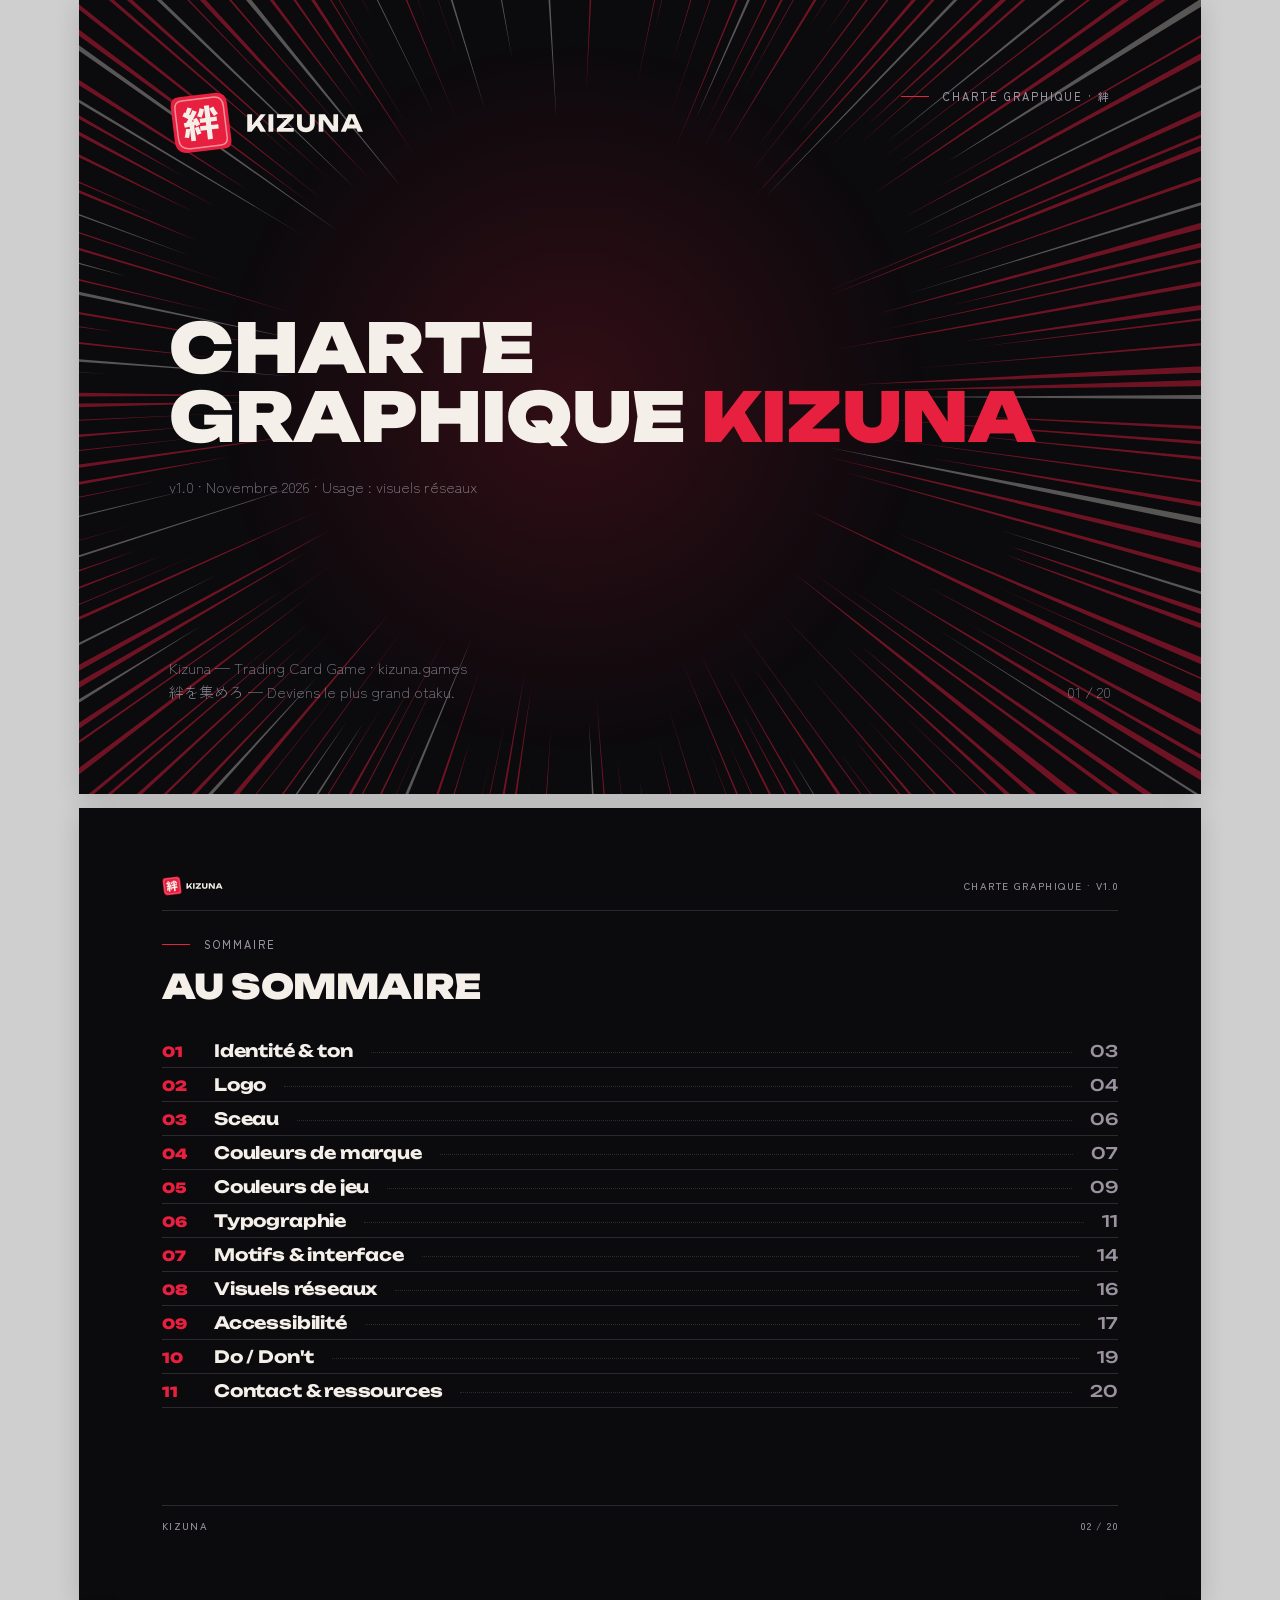
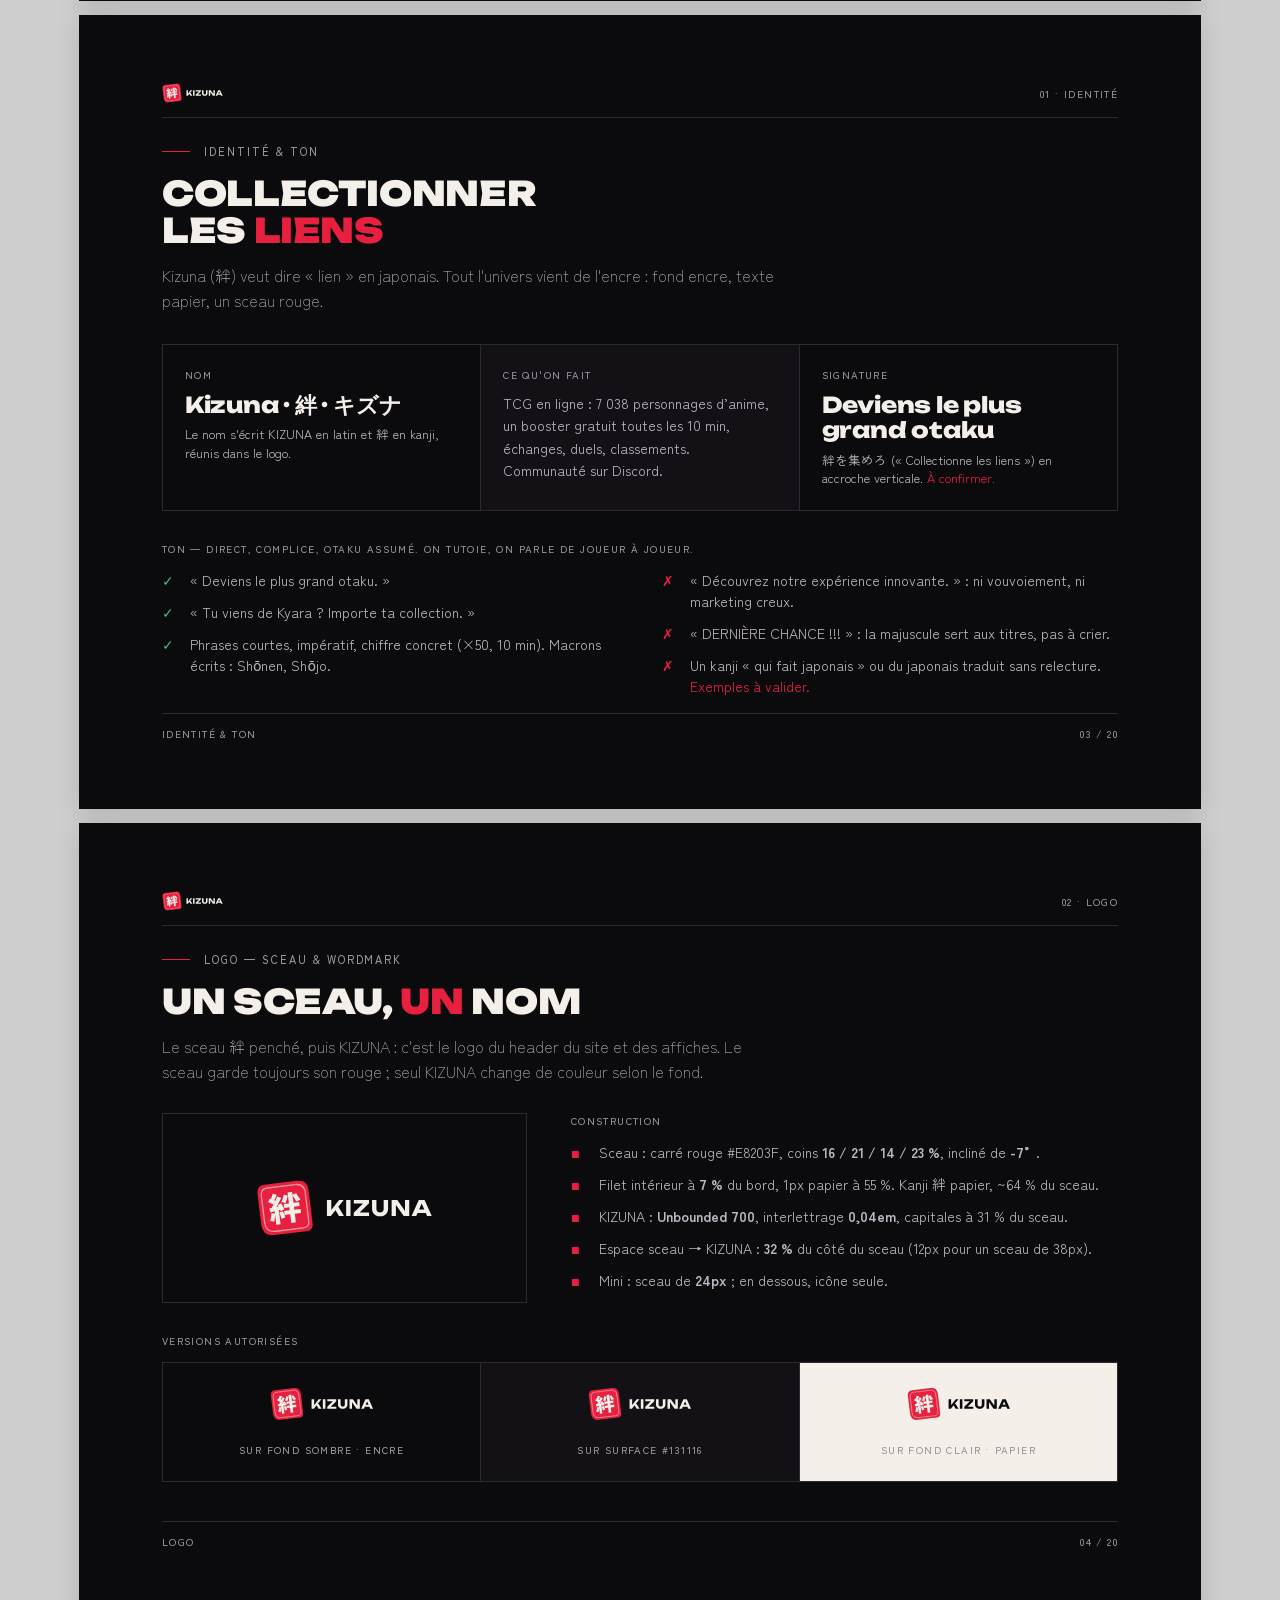
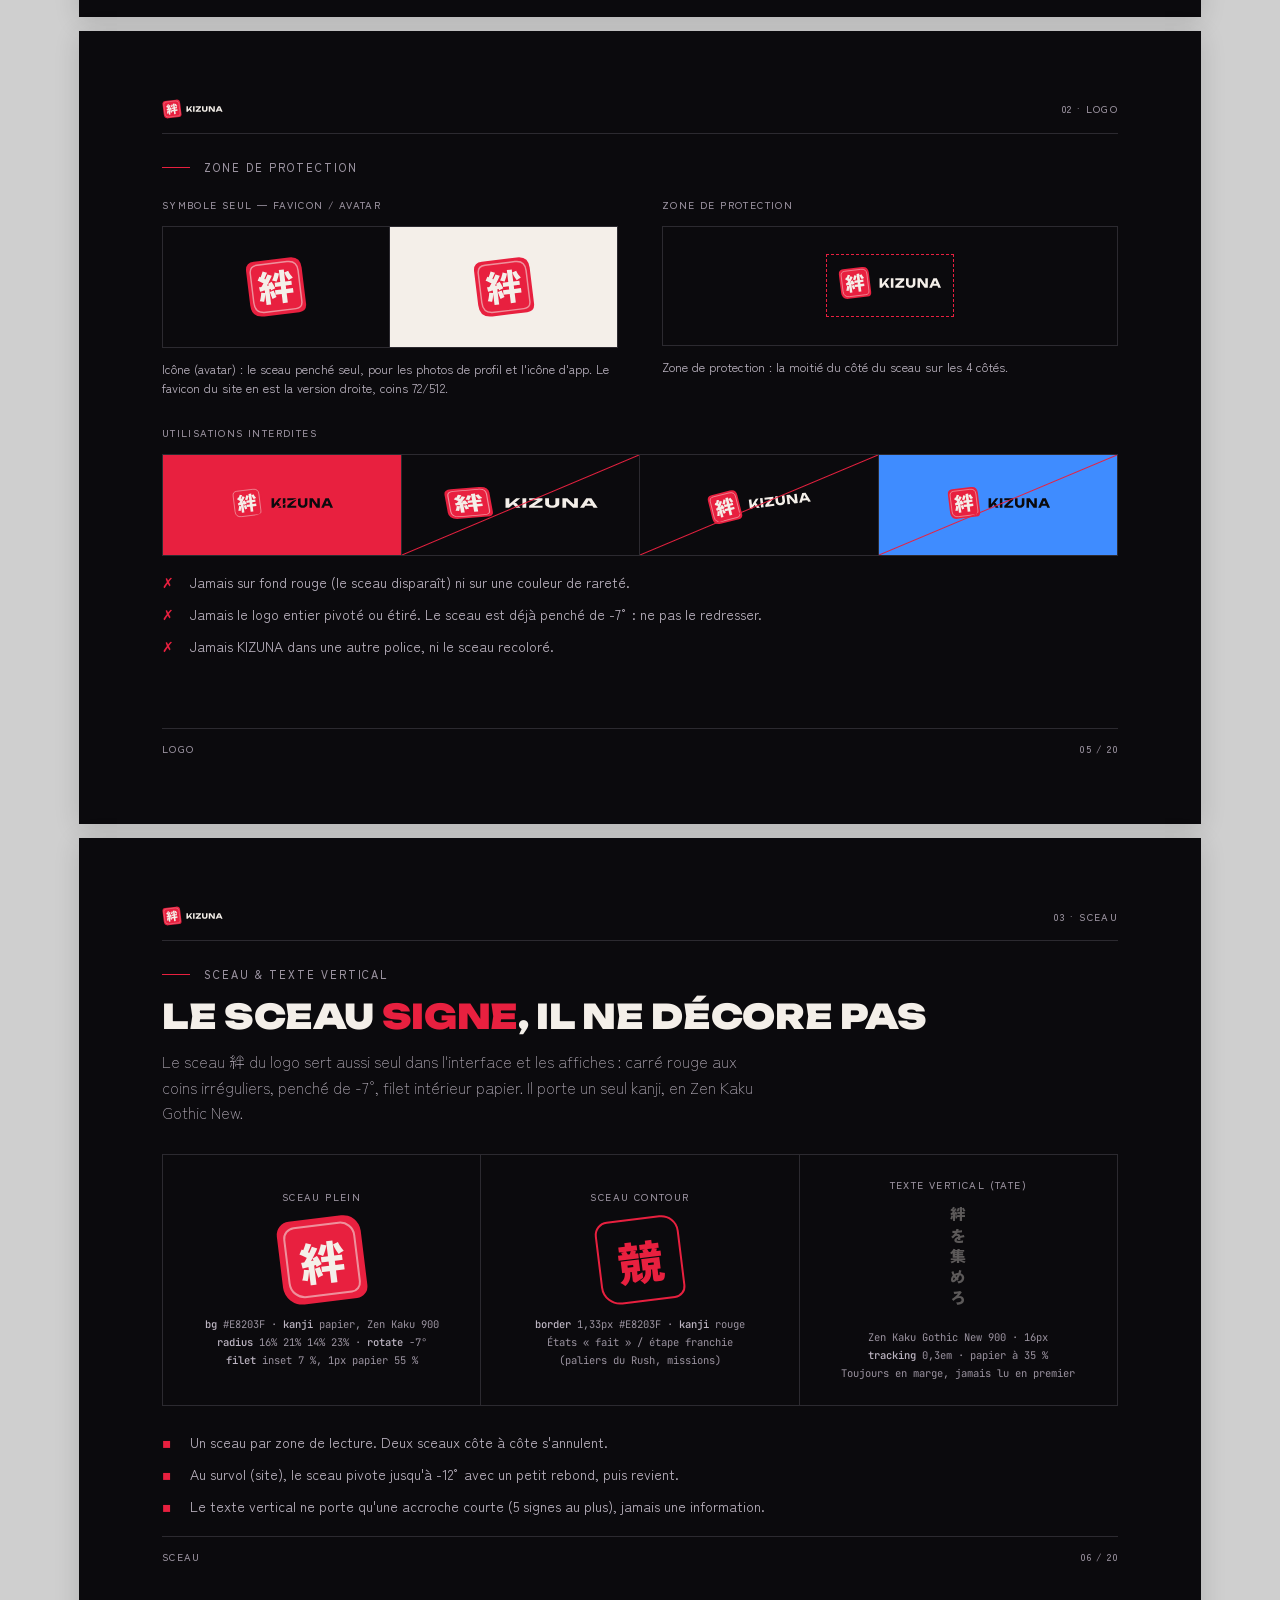
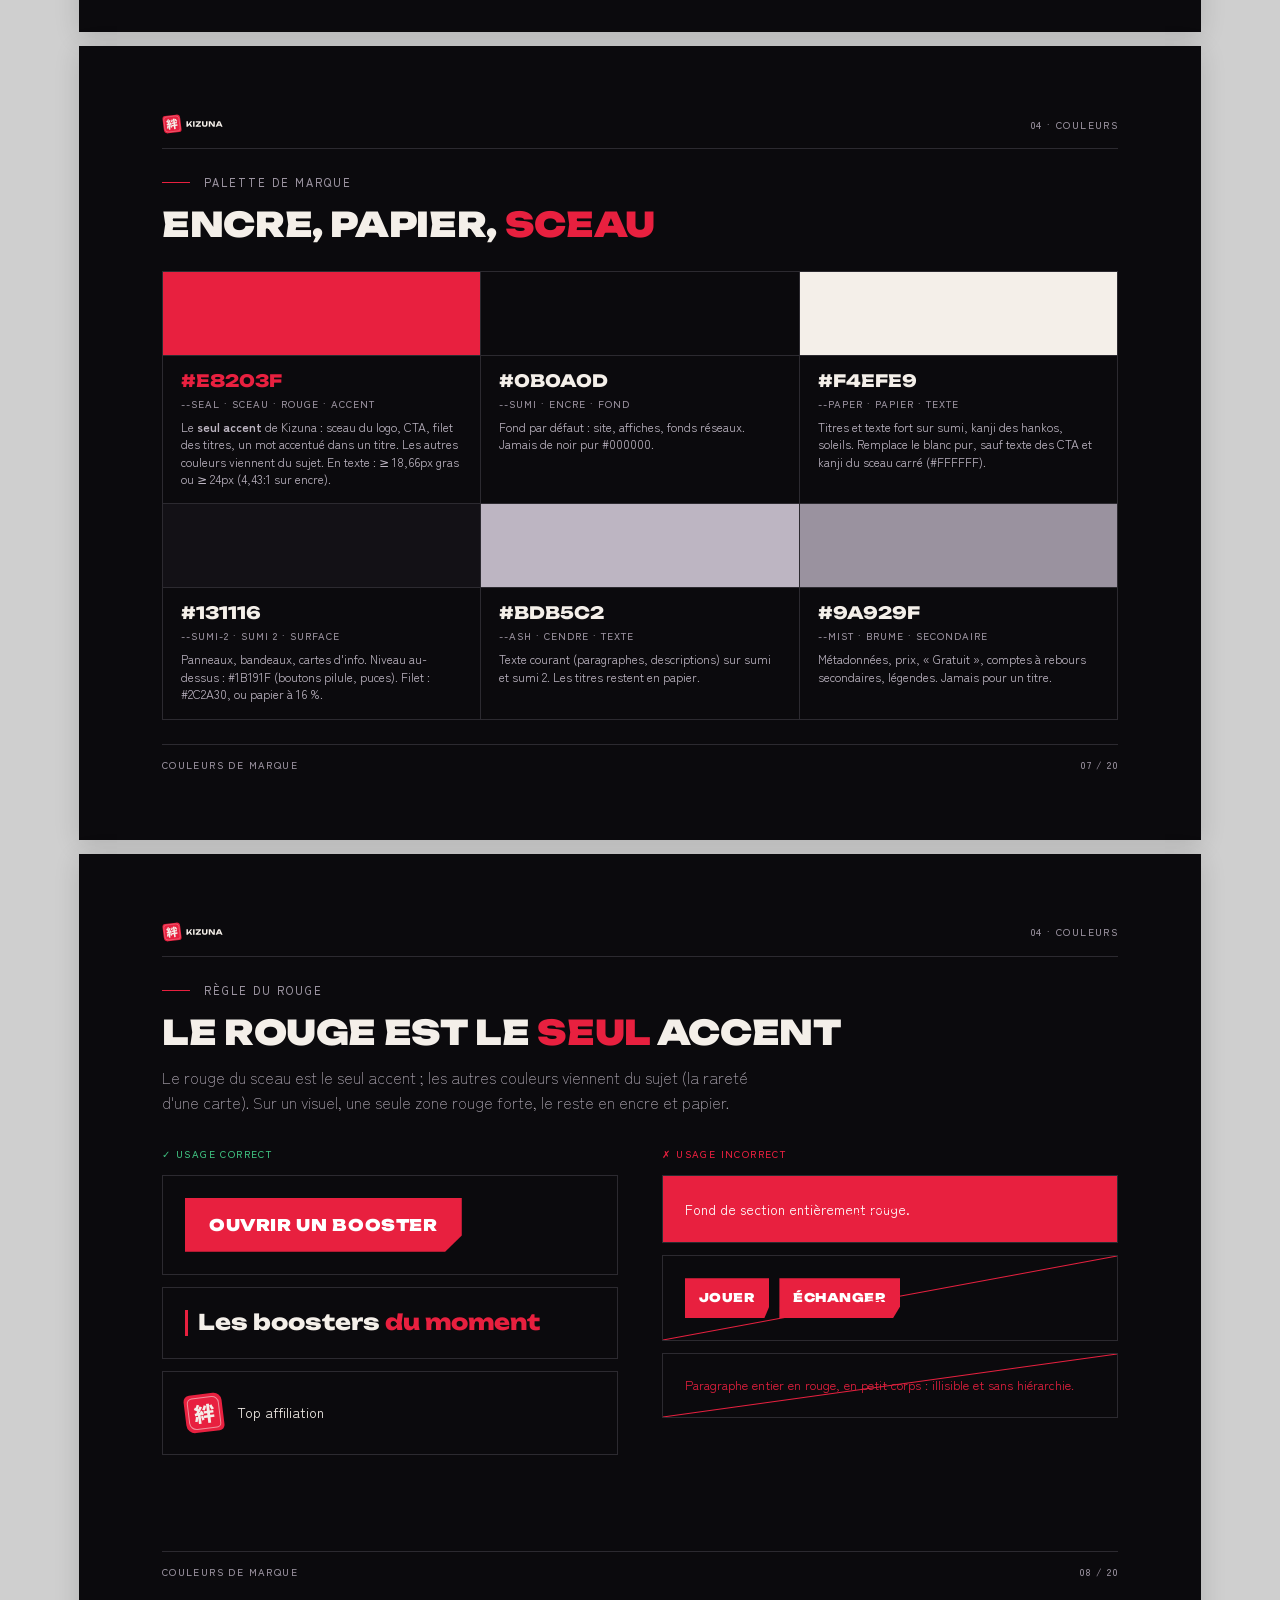
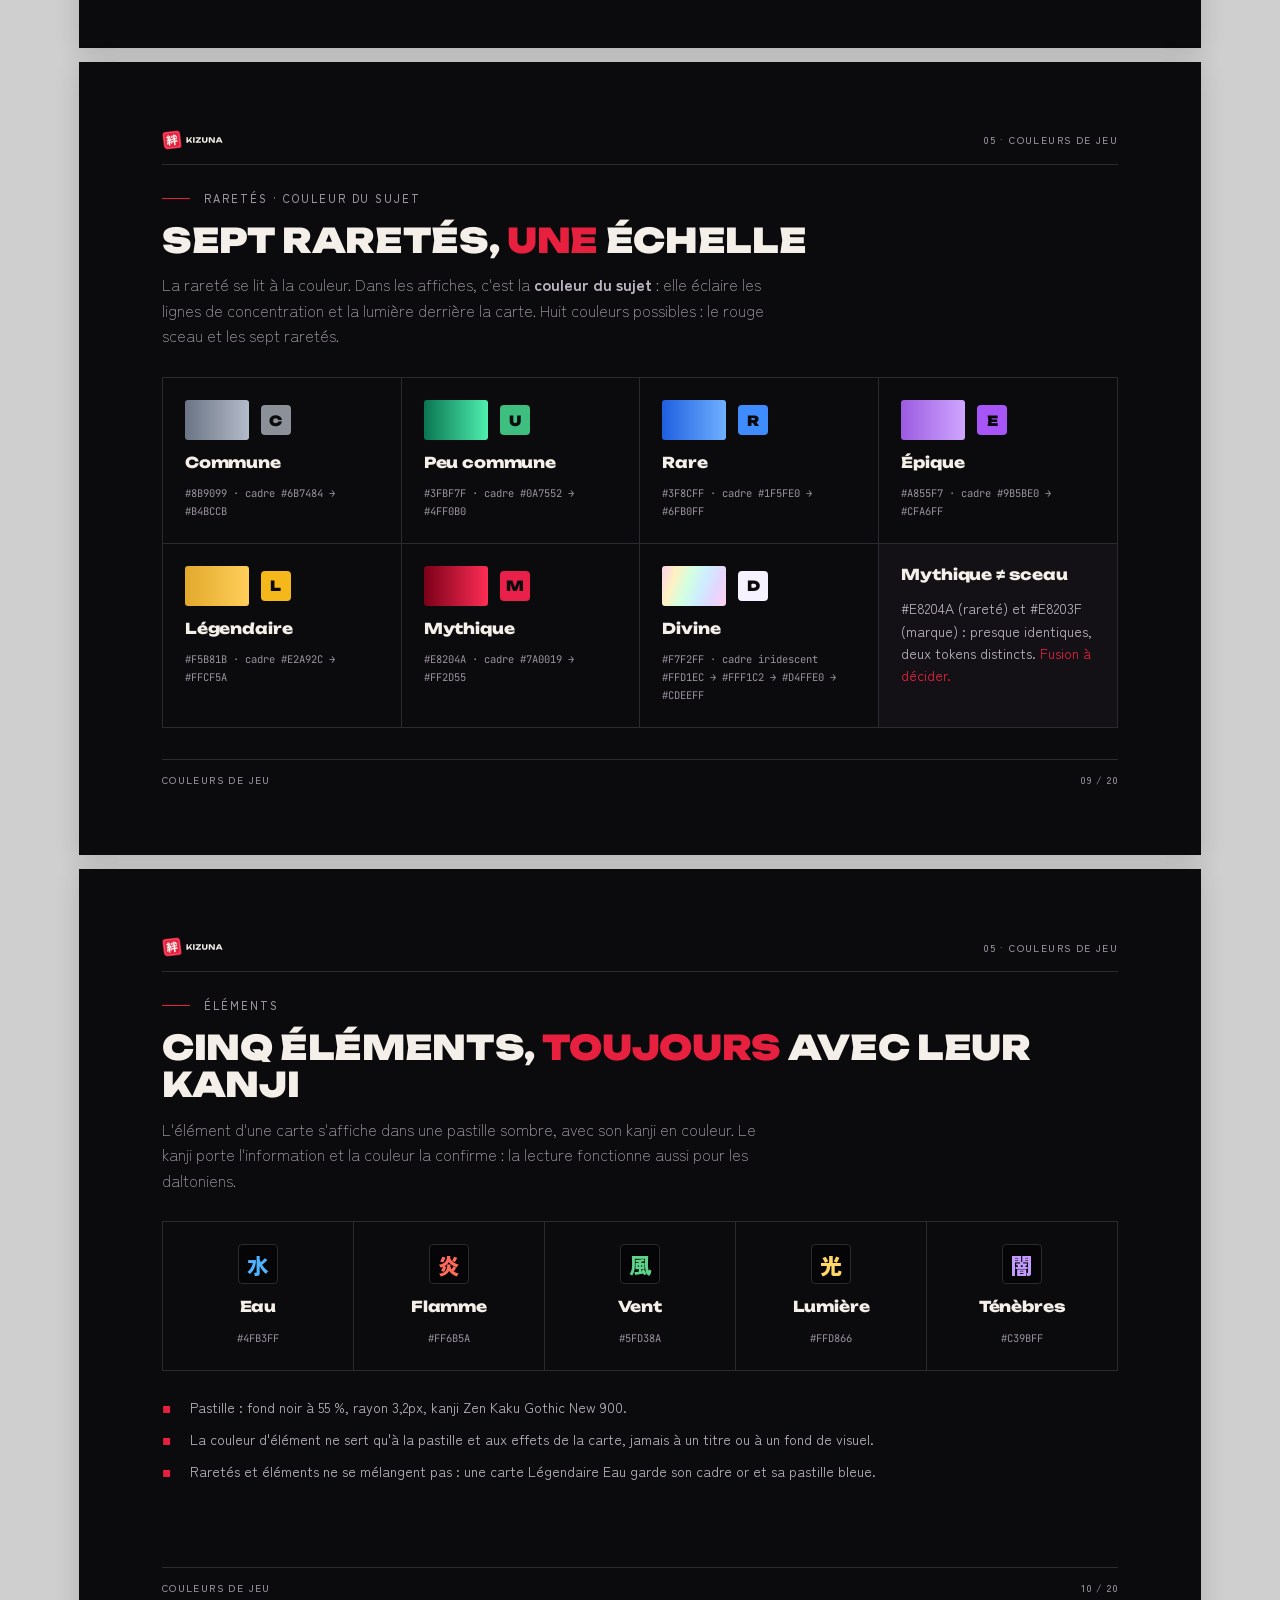
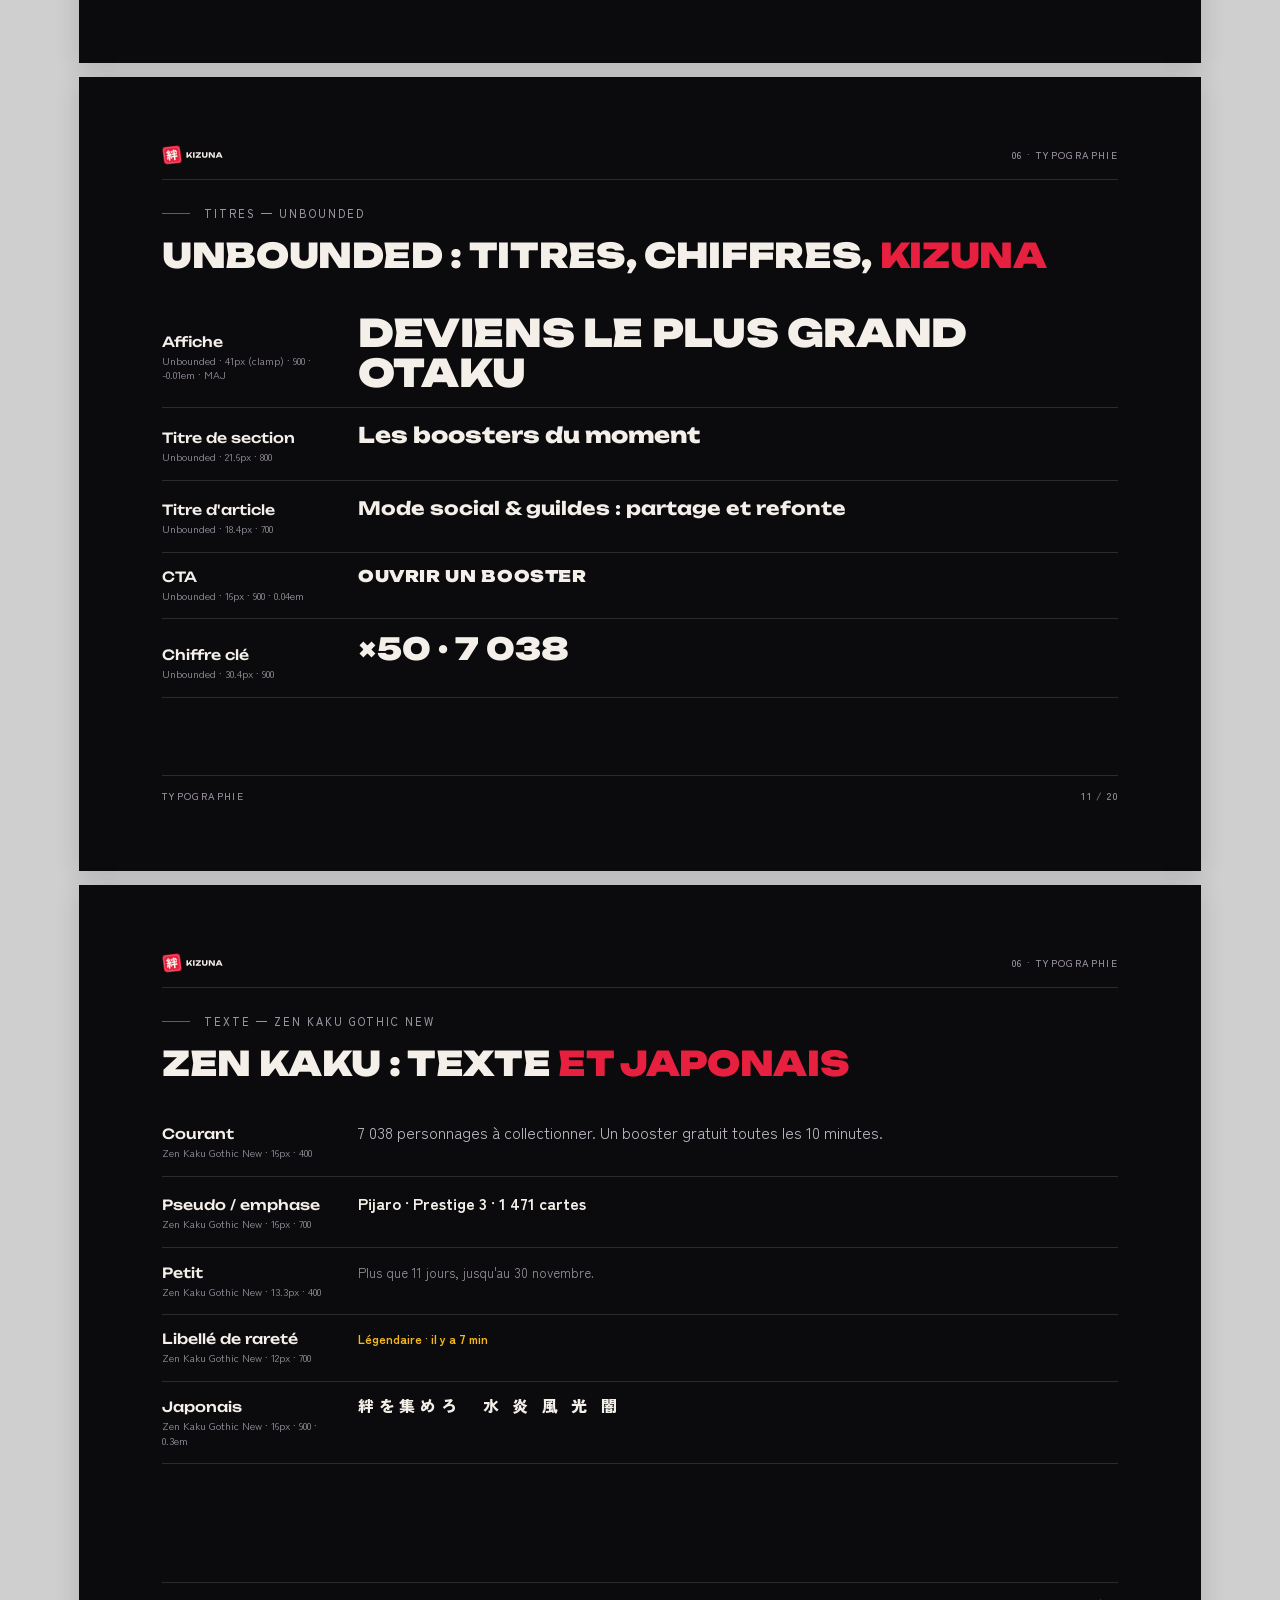
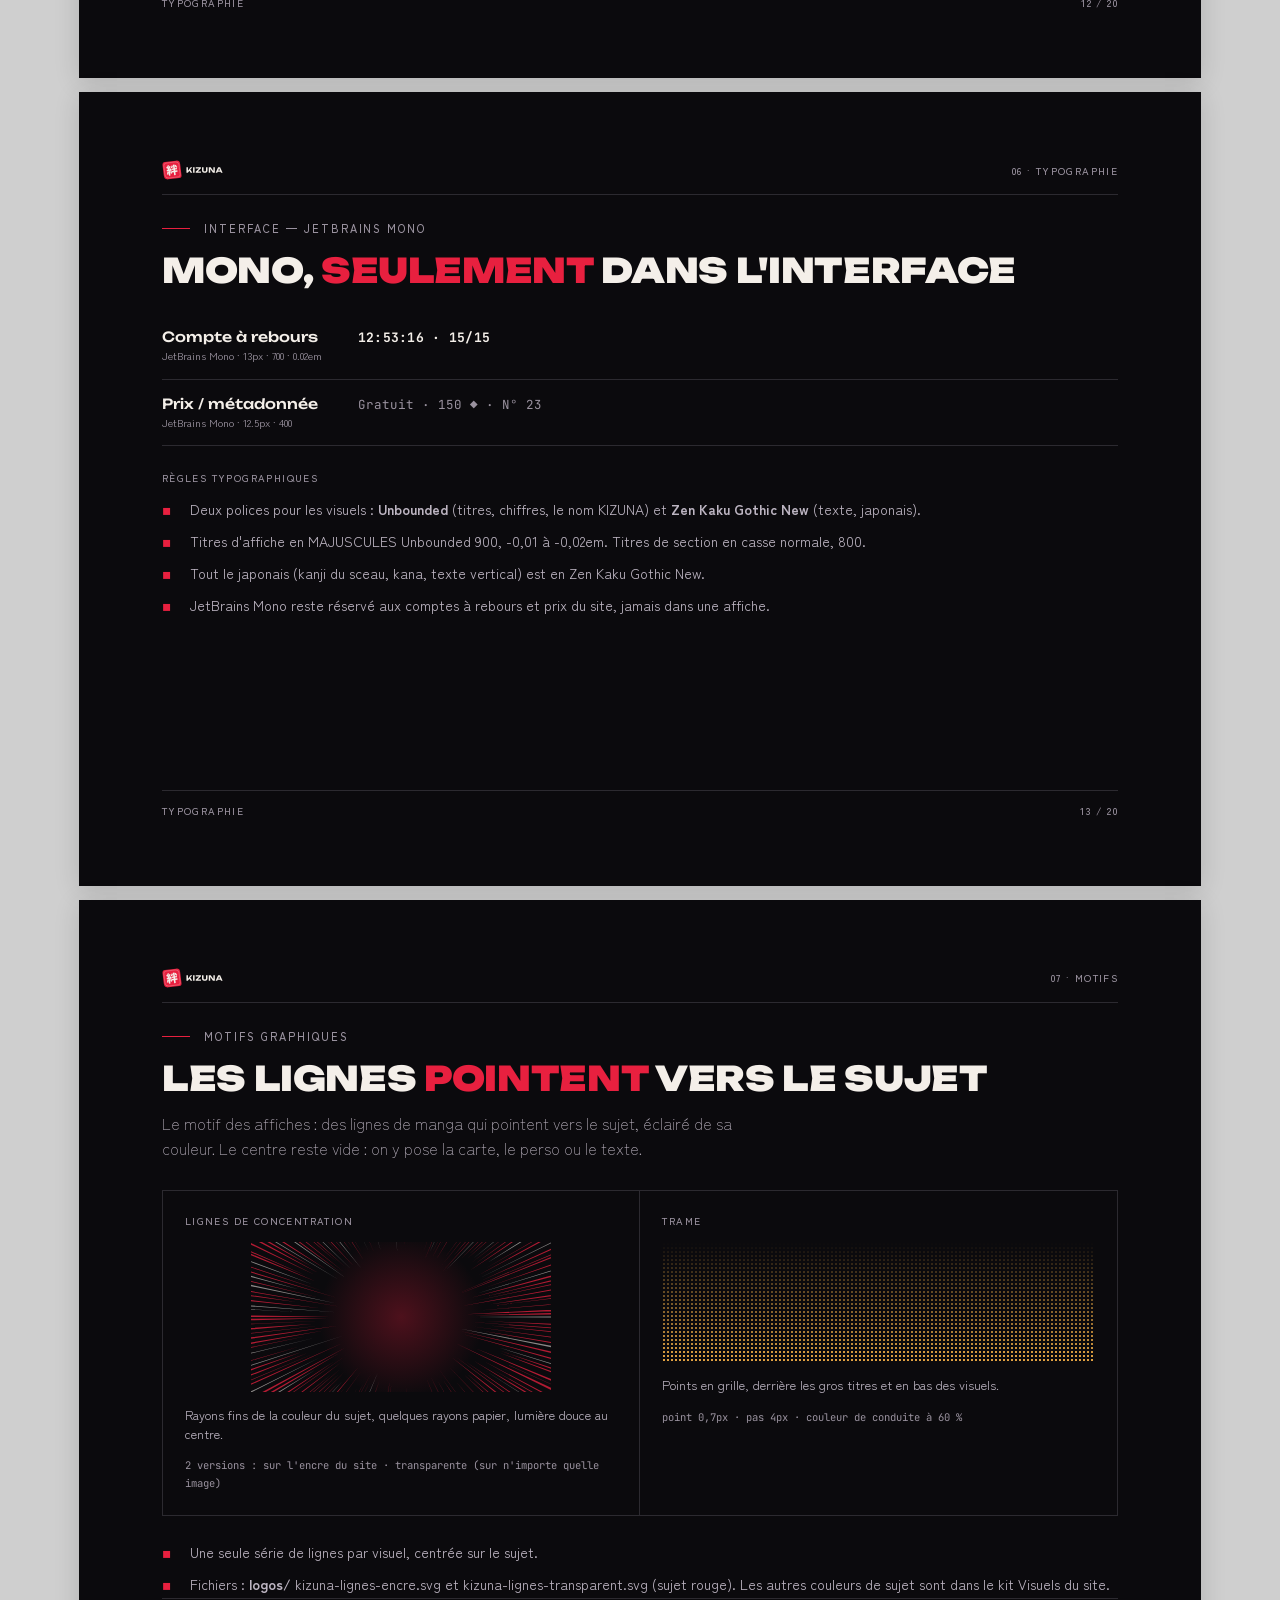
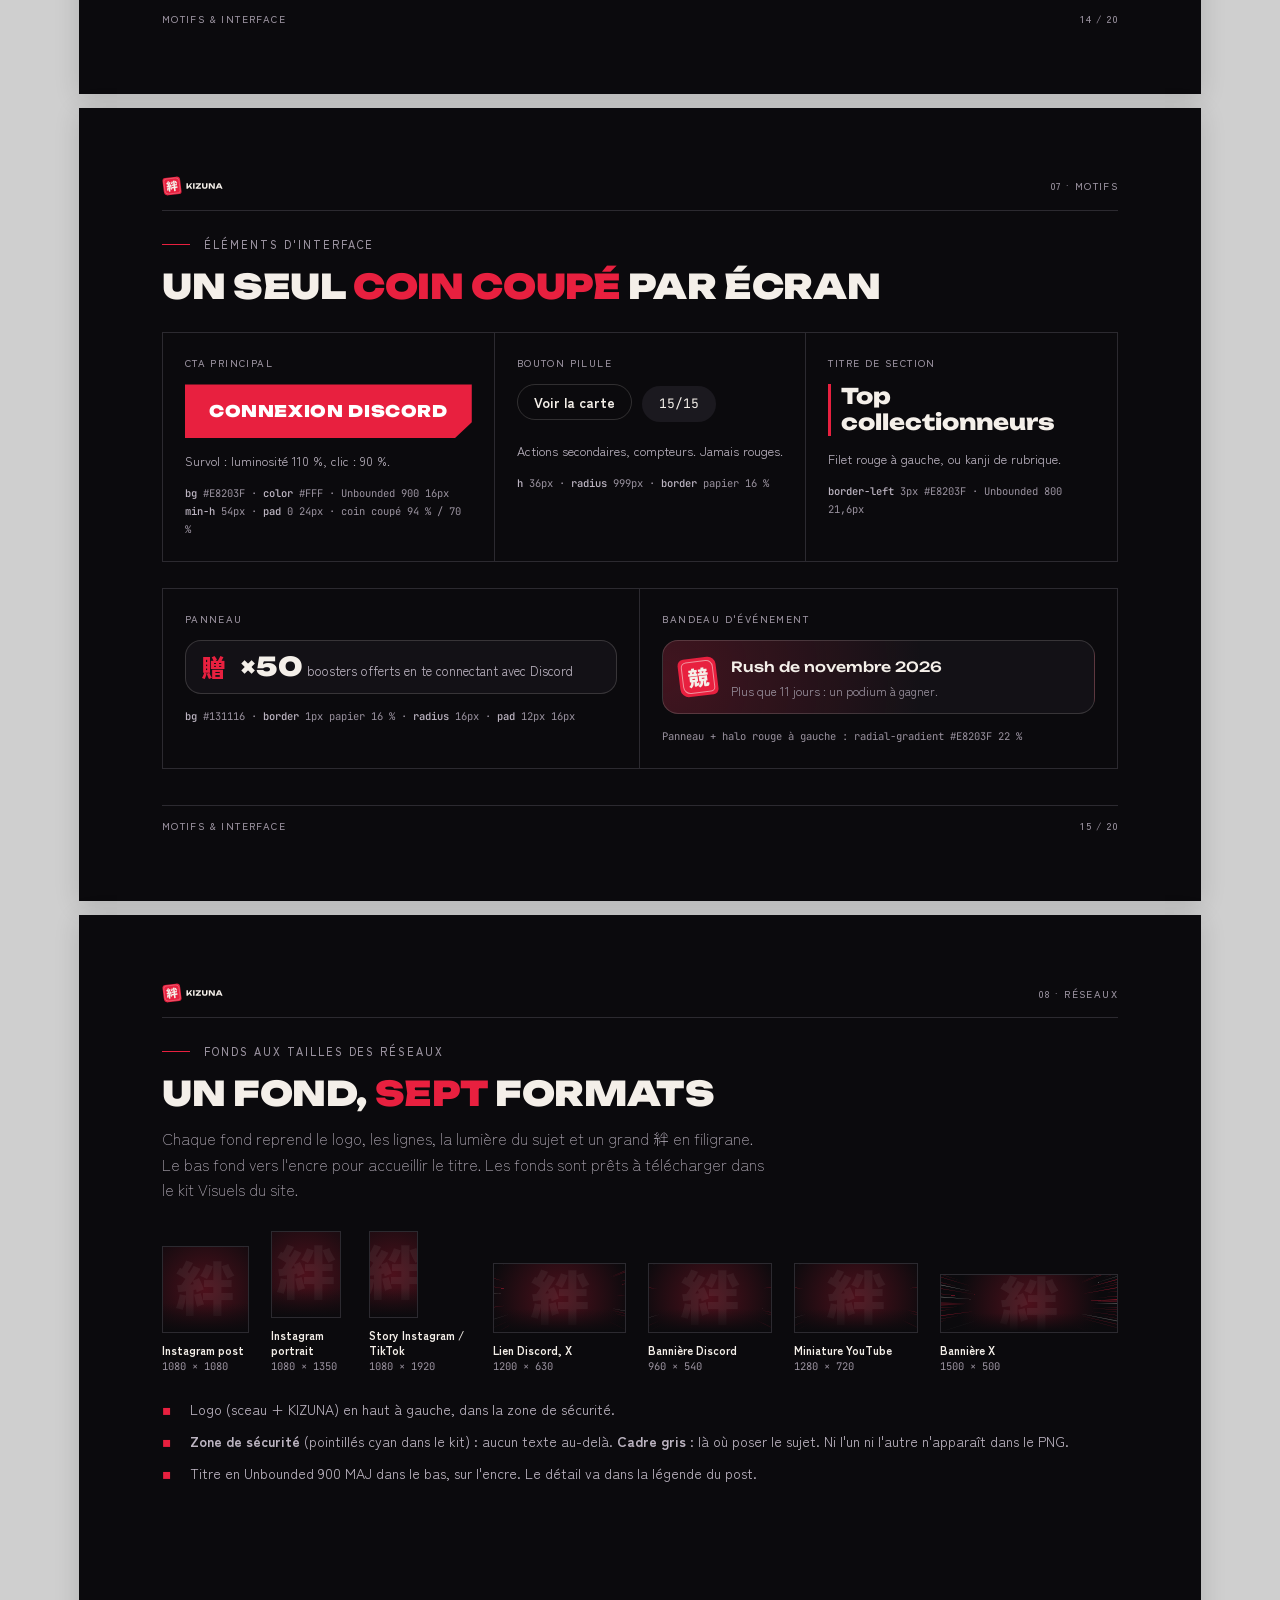
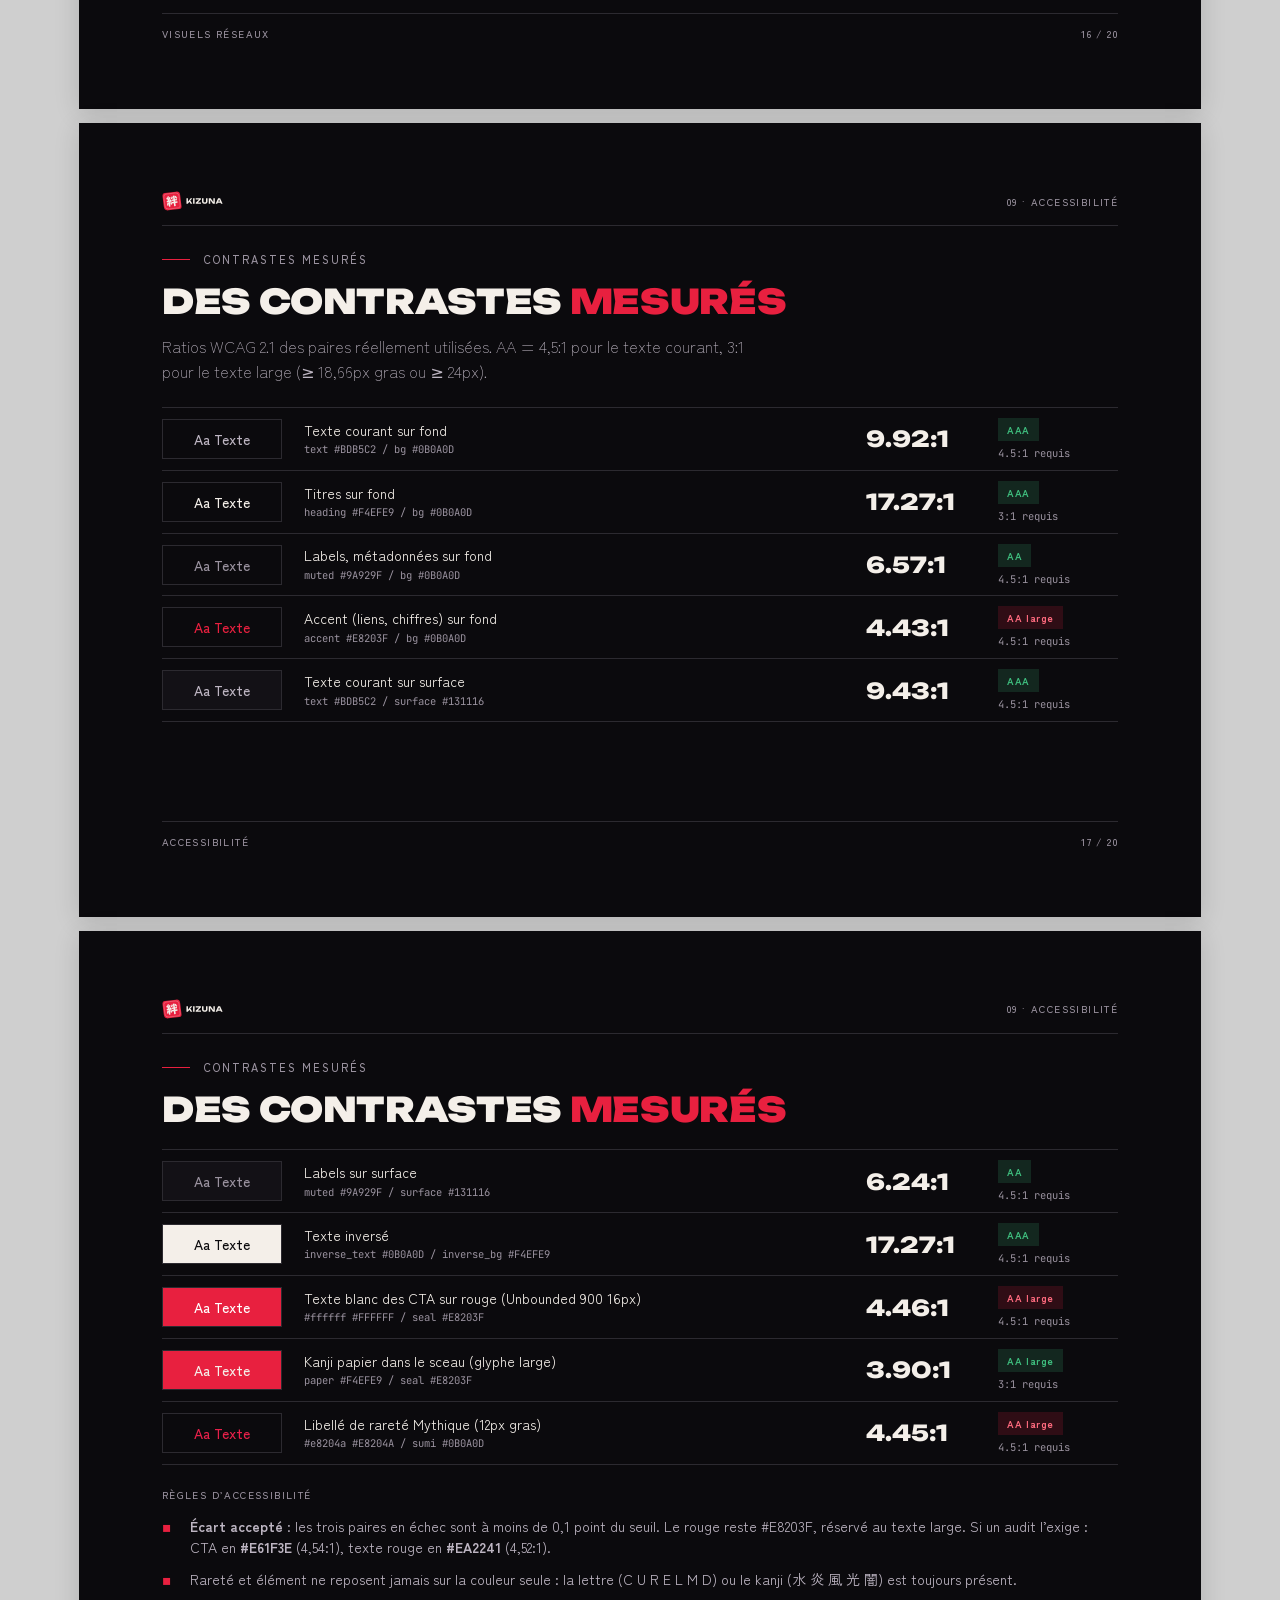
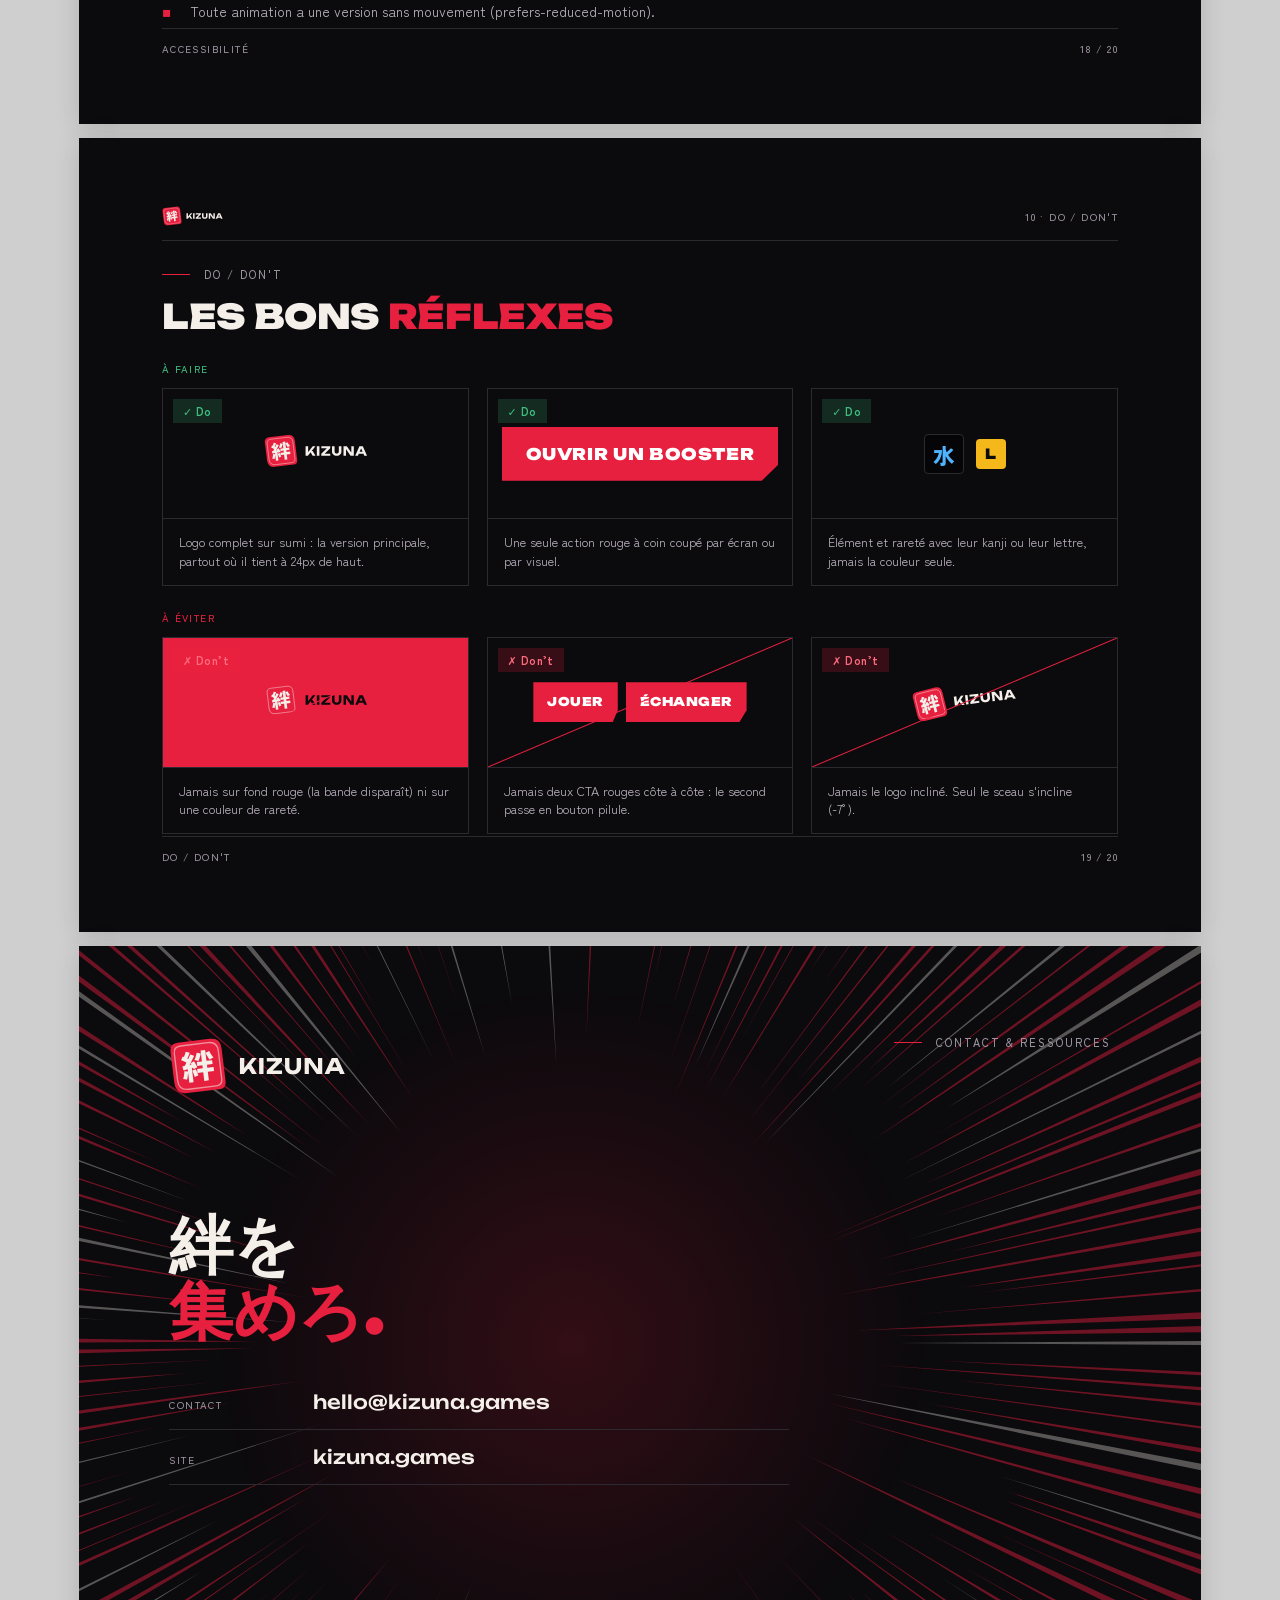
==== commit d2158d8c: "Charte alignée sur le kit Visuels : nouveau logo sceau + KIZUNA - Logo : sceau 絆 penché (-7°, filet " ====
--- a/charte/charte.html
+++ b/charte/charte.html
@@ -4,12 +4,12 @@
 <meta charset="UTF-8">
 <meta name="viewport" content="width=device-width, initial-scale=1.0">
 <title>Kizuna — Charte graphique v1.0</title>
-<link rel="stylesheet" href="https://fonts.googleapis.com/css2?family=Unbounded:wght@500;600;700;800;900&family=Zen+Kaku+Gothic+New:wght@400;500;700;900&family=JetBrains+Mono:wght@400;500;700&family=Shippori+Mincho+B1:wght@700;800&display=swap">
+<link rel="stylesheet" href="https://fonts.googleapis.com/css2?family=Unbounded:wght@500;600;700;800;900&family=Zen+Kaku+Gothic+New:wght@400;500;700;900&family=JetBrains+Mono:wght@400;500;700&display=swap">
 <style>
 :root {
   /* Palette */
-  --seal: #E8203F; /* Logo, sceau 絆, CTA, filet des titres de section, accent d'un mot dans un titre. Une seule zone rouge forte par visuel. En texte : ≥ 18,66px gras ou ≥ 24px (4,43:1 sur sumi). */
-  --sumi: #0B0A0D; /* Fond par défaut de tout Kizuna : site, visuels, boosters. Jamais de noir pur #000000. */
+  --seal: #E8203F; /* Le seul accent de Kizuna : sceau du logo, CTA, filet des titres, un mot accentué dans un titre. Les autres couleurs viennent du sujet. En texte : ≥ 18,66px gras ou ≥ 24px (4,43:1 sur encre). */
+  --sumi: #0B0A0D; /* Fond par défaut : site, affiches, fonds réseaux. Jamais de noir pur #000000. */
   --paper: #F4EFE9; /* Titres et texte fort sur sumi, kanji des hankos, soleils. Remplace le blanc pur, sauf texte des CTA et kanji du sceau carré (#FFFFFF). */
   --sumi-2: #131116; /* Panneaux, bandeaux, cartes d'info. Niveau au-dessus : #1B191F (boutons pilule, puces). Filet : #2C2A30, ou papier à 16 %. */
   --ash: #BDB5C2; /* Texte courant (paragraphes, descriptions) sur sumi et sumi 2. Les titres restent en papier. */
@@ -33,7 +33,7 @@
   --surface-2: #1B191F;
   --line: #2C2A30;
   --rule: rgba(244, 239, 233, 0.16);
-  --font-kanji: 'Shippori Mincho B1', 'Hiragino Mincho ProN', 'Yu Mincho', serif;
+  --font-kanji: 'Zen Kaku Gothic New', system-ui, sans-serif;
   --rarity-c: #8B9099;
   --rarity-u: #3FBF7F;
   --rarity-r: #3F8CFF;
@@ -161,7 +161,7 @@
 .page.dark .contact-row{border-bottom-color:var(--line);}
 .page.dark .contact-row .k,.page.dark .contact-row .note{color:var(--mist);}
 .page.dark .contact-row .v{color:var(--paper);}
-.page.dark::before{content:"";position:absolute;inset:0;background:url("data:image/svg+xml,%3Csvg%20xmlns%3D%22http%3A%2F%2Fwww.w3.org%2F2000%2Fsvg%22%20viewBox%3D%220%200%201024%201024%22%20role%3D%22img%22%20aria-label%3D%22Soleil%22%3E%3Cpath%20fill%3D%22%23F4EFE9%22%20d%3D%22M625.39%20512L1271.96%20503.8L1271.96%20520.2ZM661.73%20519.36L1271.39%20542.41L1270.72%20556.17ZM694.41%20529.63L1269.12%20578.1L1267.77%20592.12ZM675.64%20535.98L1264.9%20615.67L1262.99%20628.7ZM635.72%20536.55L1258.15%20656.41L1256.77%20663.39ZM587.87%20530.45L1252.03%20685.1L1248.87%20698.07ZM712.07%20570.17L1243.19%20719.29L1240.34%20729.08ZM651.01%20559.66L1231.8%20755.9L1230.02%20761.08ZM666.84%20573.4L1220.9%20785.98L1216.02%20798.27ZM700.7%20595.25L1210.59%20811.29L1204.02%20826.18ZM687.57%20598.17L1196.1%20843.07L1192.4%20850.6ZM612.59%20567L1180.25%20873.99L1177.43%20879.16ZM691.85%20621.56L1163.09%20904.03L1159.01%20910.72ZM679.07%20624.97L1145.4%20932L1137.68%20943.41ZM636.56%20602.72L1128.54%20956.38L1124.1%20962.48ZM588.72%20574.47L1104.35%20988.16L1098.31%20995.57ZM604.49%20595.82L1076.68%201020.67L1073.62%201024.04ZM661.82%20657.23L1062.16%201036.33L1053.19%201045.58ZM601.44%20607.5L1033.73%201064.63L1029.31%201068.77ZM599.32%20613.1L1012.1%201084.28L1005.45%201090.02ZM612.23%20639.41L986.23%201105.89L977.53%201112.74ZM592.99%20624.57L962.39%201124.16L949.24%201133.63ZM600.59%20651.38L924.93%201150.04L914.39%201156.74ZM599.37%20661.72L899.66%201165.7L890.41%201171.09ZM592.58%20668.73L863.6%201185.78L855.39%201190ZM564.63%20622.71L843.64%201195.82L832.96%201200.9ZM585.21%20686.47L810.29%201211.02L801.85%201214.56ZM576.59%20693.74L769.02%201227.22L764.01%201229ZM540.61%20600.53L750.18%201233.71L741.27%201236.59ZM539.25%20611.33L721.44%201242.57L704.63%201247.18ZM541.12%20647.47L674.55%201254.41L668.91%201255.63ZM546.76%20717.36L641.63%201260.86L636.02%201261.81ZM535.66%20713.4L608.61%201265.83L592.74%201267.7ZM519.96%20623.03L573.46%201269.51L559.28%201270.53ZM515.64%20593.32L549.53%201271.07L542.34%201271.39ZM512%20616.71L518.1%201271.98L505.86%201271.98ZM501.67%20684.82L471.89%201270.94L461.42%201270.31ZM502.06%20616.8L448.17%201269.32L432.38%201267.82ZM499.57%20598.87L412.29%201265.43L396.42%201263.16ZM473.06%20715.25L370.87%201258.78L367.1%201258.06ZM494.82%20583.1L341.45%201252.62L325.49%201248.76ZM450.99%20718.49L299.72%201241.75L293.6%201239.94ZM476.85%20616.17L275.2%201234.17L262.8%201229.98ZM457.01%20656.56L244.9%201223.52L238.68%201221.15ZM443.01%20672.94L219.17%201213.32L206%201207.67ZM478.54%20579.02L177.26%201194.31L167.76%201189.57ZM469.36%20590.82L157.61%201184.31L143.21%201176.52ZM472.36%20576.32L120.1%201163.16L106.46%201154.76ZM388.19%20692.54L88.63%201143.16L75.78%201134.34ZM431.82%20618.04L59.34%201122.49L47.96%201113.89ZM385.06%20669.56L40.58%201108.12L29.87%201099.49ZM425.2%20609.76L10.05%201082.65L4.81%201078ZM425.64%20599.18L-18.79%201055.93L-26.92%201047.88ZM424.06%20594.02L-39.06%201035.38L-48.51%201025.25ZM435.9%20576.56L-64.41%201007.32L-70.61%201000.02ZM339.84%20647.55L-79.75%20988.9L-90.44%20975.32ZM342.4%20631.98L-103.88%20957.3L-112.96%20944.46ZM436.43%20561.45L-120.46%20933.42L-127.38%20922.85ZM351.64%20605.66L-141.37%20900.22L-147.13%20890.35ZM424.77%20556.83L-161.55%20864.03L-166.3%20854.79ZM358.73%20584.13L-174.36%20838.37L-176.94%20832.87ZM377.15%20567.98L-187.7%20808.68L-192.1%20798.08ZM340.06%20573.58L-202.01%20772.36L-204.97%20764.11ZM368.12%20558.67L-209.7%20750.23L-212.13%20742.72ZM402.34%20541.79L-219.6%20717.81L-223.19%20704.6ZM380.85%20541.28L-228.31%20683.87L-231.11%20671.36ZM321.63%20546.25L-234.68%20653.64L-237.23%20639.5ZM341.03%20531.98L-241.88%20608.28L-243.76%20592.14ZM328.16%20525L-245.96%20567.66L-246.25%20563.53ZM307.38%20518.73L-247.33%20543.82L-247.78%20530.12ZM429.96%20511.94L-248%20514.27L-247.99%20508.61ZM440.65%20508.64L-247.27%20478.74L-247.04%20473.78ZM413.71%20501.95L-244.87%20443.05L-243.16%20426.4ZM342.38%20488.56L-241.29%20411.22L-240.39%20404.72ZM296.62%20471.83L-236.02%20377.6L-234.18%20367.73ZM330.87%20469.04L-228.96%20342.97L-225.96%20330.3ZM435.85%20490.33L-220.27%20308.57L-217.67%20299.44ZM306.73%20444.26L-212.01%20280.88L-207.35%20266.78ZM375.18%20460.17L-201.59%20250.5L-195.76%20235.11ZM364.67%20448.6L-187.42%20214.66L-184.78%20208.53ZM412.24%20463.54L-172.67%20182.11L-170.54%20177.73ZM387.75%20443.05L-155.29%20148.23L-149.75%20138.26ZM400.04%20442.05L-133.82%20111.36L-131.26%20107.26ZM453.06%20472.56L-120.7%2090.94L-118.56%2087.74ZM427.46%20449.5L-100.64%2062.25L-97.63%2058.19ZM369.83%20394.26L-77.91%2032.83L-68.7%2021.71ZM351.8%20369.55L-61.06%2012.8L-50.77%201.22ZM401.11%20402.53L-33.34%20-17.35L-24.31%20-26.49ZM412.84%20406.83L-12.77%20-37.74L-5.95%20-44.17ZM396.05%20376.6L13.28%20-61.48L22.06%20-69ZM402.05%20370.31L41.19%20-84.6L51.03%20-92.24ZM386.87%20333.2L69.96%20-106.22L82.54%20-115.03ZM395.9%20332.73L94.51%20-123.06L103.29%20-128.75ZM471.38%20440.9L131.22%20-145.73L138.77%20-150.04ZM429.54%20356.22L149.46%20-155.96L163.49%20-163.38ZM432.92%20341.39L184.76%20-173.94L200.06%20-181.03ZM438.14%20337.19L212.95%20-186.69L219.45%20-189.44ZM445.6%20333.95L238.8%20-197.2L254.1%20-202.9ZM467.35%20368.4L279.9%20-211.69L292.82%20-215.71ZM472.22%20362.7L308.72%20-220.31L323.92%20-224.36ZM476.46%20342.69L352.19%20-231.01L359.53%20-232.55ZM495.32%20415.3L378.26%20-236.14L387.33%20-237.7ZM486.9%20308.72L415.41%20-241.84L422.32%20-242.69ZM499.37%20340.03L452.13%20-245.64L460.53%20-246.26ZM508.83%20395.89L488.54%20-247.64L493.92%20-247.78ZM513.65%20422.24L524.09%20-247.9L527.91%20-247.83ZM521.18%20338.31L550.08%20-247.05L554.17%20-246.83ZM522.95%20410.78L590.64%20-243.92L596.77%20-243.26ZM526.73%20416.86L621.65%20-240.05L634.87%20-238ZM525.09%20440.8L643.36%20-236.56L655.53%20-234.32ZM555.53%20334.59L687.34%20-227.5L698.89%20-224.66ZM559.59%20341.29L712.05%20-221.2L720.07%20-218.96ZM563.76%20362.48L755.27%20-208.01L765.95%20-204.32ZM577.88%20344.44L783.83%20-197.73L796.31%20-192.82ZM543.03%20441.74L816.66%20-184.26L821.39%20-182.17ZM581.93%20371.24L847.04%20-170.16L853.2%20-167.1ZM589.96%20368.85L872.48%20-157.07L878.5%20-153.79ZM567.47%20421.76L903.61%20-139.34L916.32%20-131.52ZM610.25%20368.87L940.23%20-115.87L943.96%20-113.31ZM612.41%20376.13L957.8%20-103.52L969.57%20-94.82ZM644.24%20351.55L993.33%20-76.15L997.37%20-72.82ZM601%20412.17L1012.1%20-60.28L1023.34%20-50.26ZM637.97%20384.73L1041.43%20-33.26L1051.81%20-22.98ZM584.45%20445.21L1065.47%20-8.83L1076.01%202.59ZM579.7%20454.55L1089.55%2018.01L1093.38%2022.51ZM574.27%20464.25L1109.91%2042.84L1120.17%2056.22ZM682.98%20388.18L1125.37%2063.25L1129.7%2069.23ZM606.16%20452.17L1148.89%2097.31L1157.95%20111.57ZM632.88%20440.43L1164.89%20122.98L1167.03%20126.6ZM616.94%20457.03L1183.9%20156.83L1186.57%20161.91ZM582.82%20478.73L1198.4%20185.73L1201.34%20191.98ZM663.23%20447.52L1210.11%20211.59L1212.1%20216.26ZM680.37%20450.6L1223.43%20244.66L1228.52%20258.62ZM634.33%20473.63L1235.13%20278.17L1239.14%20290.94ZM691.5%20464.82L1244.83%20310.6L1249.15%20327.05ZM669.14%20479.3L1254.65%20350.55L1257.41%20363.8ZM590.75%20499.01L1261.36%20385.29L1262.36%20391.35ZM645.7%20495.86L1265.74%20414.66L1267.26%20427.22ZM655.72%20500.64L1269.27%20447.59L1269.98%20456.66ZM593.8%20508.53L1271.21%20477.4L1271.41%20482.11Z%22%2F%3E%3C%2Fsvg%3E") 78% 50%/1900px no-repeat;opacity:.13;pointer-events:none;}
+.page.dark::before{content:"";position:absolute;inset:0;background:url("data:image/svg+xml,%3Csvg%20xmlns%3D%22http%3A%2F%2Fwww.w3.org%2F2000%2Fsvg%22%20viewBox%3D%220%200%201200%201200%22%3E%3Cdefs%3E%3CradialGradient%20id%3D%22g%22%3E%3Cstop%20offset%3D%220%22%20stop-color%3D%22%23E8203F%22%20stop-opacity%3D%220.3%22%2F%3E%3Cstop%20offset%3D%22.55%22%20stop-color%3D%22%23E8203F%22%20stop-opacity%3D%220%22%2F%3E%3C%2FradialGradient%3E%3C%2Fdefs%3E%3Crect%20width%3D%221200%22%20height%3D%221200%22%20fill%3D%22url(%23g)%22%2F%3E%3Cpath%20fill%3D%22%23E8203F%22%20fill-opacity%3D%22.75%22%20d%3D%22M938.96%20616.49L1499.11%20640.11L1498.75%20647.38ZM881.22%20620.36L1497.86%20661.99L1497.43%20668ZM951.25%20634.2L1496.1%20683.73L1495.42%20690.7ZM879.27%20637.45L1492.28%20717.61L1491.74%20721.65ZM927.19%20655.8L1487.91%20747.01L1486.44%20755.61ZM836.13%20655.64L1477.17%20801.42L1474.81%20811.44ZM849.3%20668.75L1468.73%20835.19L1466.49%20843.3ZM999.68%20736.23L1453.67%20885.04L1450.04%20895.68ZM996.58%20744.27L1447.66%20902.44L1443.85%20912.92ZM897.73%20724.82L1432.15%20942.82L1427.83%20953.12ZM985.9%20772.66L1422.23%20965.99L1420.8%20969.16ZM816.66%20703.82L1414.18%20983.55L1409.04%20994.27ZM926.78%20774.41L1396.02%201019.94L1391.93%201027.6ZM962.89%20807.64L1383.03%201043.7L1379.29%201050.24ZM889.02%20774.26L1373.64%201059.88L1367.82%201069.53ZM857.07%20777.36L1343.27%201107.5L1338.33%201114.66ZM820.94%20761.24L1329.05%201127.72L1324.93%201133.37ZM802.82%20760.93L1308.86%201154.55L1301.15%201164.26ZM864.06%20827.44L1285.47%201183.21L1278.35%201191.47ZM848.49%20826.8L1267.99%201203.15L1261.49%201210.27ZM906.55%20894.08L1251.47%201220.96L1247.46%201225.13ZM787.82%20794.79L1226.39%201246.24L1223.01%201249.5ZM868.87%20894.37L1209.21%201262.46L1204.72%201266.57ZM818.85%20857.22L1186.27%201282.85L1180.16%201288.05ZM859.23%20914.65L1176.58%201291.06L1167.98%201298.14ZM843.63%20924.11L1143.42%201317.42L1138.14%201321.39ZM744.79%20799.29L1130.39%201327.11L1127.6%201329.14ZM767.62%20849.81L1106.12%201344.2L1096.79%201350.47ZM742.77%20848.78L1051.5%201378.56L1044.44%201382.61ZM755.21%20889.11L1029.85%201390.71L1021.57%201395.16ZM716.9%20835.12L1004.4%201404.03L996.98%201407.72ZM742.81%20916.82L973.57%201418.81L966.13%201422.16ZM699.57%20840.21L947.82%201430.07L941.41%201432.73ZM722.09%20915.45L927.26%201438.39L922.41%201440.27ZM732.82%20978.25L900.48%201448.36L895.89%201449.97ZM686.85%20881.12L868.34%201459.07L862.97%201460.73ZM701.76%20958.6L851.62%201464.11L839.75%201467.48ZM678.18%20915.53L820.49%201472.57L812.41%201474.58ZM657.64%201008.44L732.13%201490.25L719.37%201492.05ZM640.42%20928.82L713.21%201492.85L706.38%201493.69ZM621.79%20874.44L675.15%201496.86L667.29%201497.48ZM595.31%201004.82L594.79%201499.98L584.38%201499.86ZM583.94%201014.73L567.7%201499.42L562.66%201499.23ZM579.94%20905.37L545.37%201498.34L536.66%201497.77ZM561.44%20945.74L502%201494.65L498.51%201494.26ZM561.77%20867.79L478.18%201491.72L467.4%201490.18ZM555.75%20854.72L451.33%201487.64L440.58%201485.77ZM537.55%20899.7L419.82%201481.78L412.98%201480.35ZM524.37%20932.25L402.23%201478L398.27%201477.1ZM486.73%201007.69L363.17%201468.28L354.99%201466.01ZM505.35%20917L348.36%201464.11L336.66%201460.61ZM513.83%20853.16L315.45%201453.83L304.54%201450.12ZM454.16%201004.66L297.9%201447.78L291.81%201445.59ZM462.58%20908.92L235.7%201422.97L232.73%201421.65ZM474.08%20860.69L212.18%201412.16L204.93%201408.65ZM484.04%20818.87L180.6%201396.31L176.72%201394.25ZM449.61%20868.39L165.48%201388.16L154.66%201382.1ZM426.47%20881.82L130.67%201367.94L125.58%201364.8ZM445.95%20810.85L70.86%201328.02L67.25%201325.38ZM390.33%20862.8L40.03%201304.58L37.37%201302.46ZM430.87%20799.43L22.71%201290.46L13.09%201282.31ZM347.28%20864.7L-16.79%201255.41L-26.17%201246.46ZM377.91%20816.32L-42.62%201230.12L-46.83%201225.79ZM352.64%20826.57L-60.63%201211.2L-66.7%201204.58ZM361.17%20804.7L-81.35%201188.02L-85.34%201183.37ZM321.99%20829.12L-92.02%201175.42L-97.02%201169.35ZM356.87%20784.16L-114.1%201147.78L-120.71%201139.05ZM382.9%20751.54L-136.71%201116.97L-139.27%201113.3ZM333.36%20777.43L-146.14%201103.27L-152.4%201093.86ZM353.68%20743.53L-174.5%201058.43L-180.69%201047.79ZM378.21%20721.51L-186.46%201037.59L-192.11%201027.27ZM369.12%20703.45L-219.86%20971.26L-222.77%20964.76ZM256.83%20744.14L-229.02%20950.33L-230.52%20946.75ZM223.61%20745.38L-237.78%20928.83L-241.31%20919.7ZM199.92%20740.69L-247.19%20903.75L-250.84%20893.39ZM197.54%20716.86L-263.71%20852.98L-264.88%20848.95ZM220.23%20677.04L-281.47%20781.7L-282.59%20776.17ZM286.66%20654.68L-285.62%20760.23L-287.55%20749.21ZM348.12%20635.22L-290.64%20729.45L-291.99%20719.84ZM275.01%20635.24L-294.55%20698.86L-294.95%20695.17ZM243.42%20628L-296.73%20676.69L-297.71%20664.22ZM277.28%20615.12L-298.92%20644.08L-299.1%20640.16ZM304.93%20604.93L-299.74%20621.53L-299.96%20608.55ZM312.08%20598.6L-300%20601.67L-299.94%20589.57ZM279.82%20565.01L-295.13%20506.46L-294.2%20497.98ZM179.64%20540.25L-291.79%20478.68L-290.27%20468ZM357.94%20558.89L-287.78%20452.17L-286.81%20446.48ZM274.42%20522.75L-276.46%20395.52L-274.9%20388.95ZM341.95%20522.68L-263.05%20344.77L-261.21%20338.61ZM286.14%20495.67L-254.76%20318.25L-253.34%20313.97ZM257.21%20457.38L-232.99%20259.22L-228.87%20249.33ZM216.81%20433.44L-227.01%20244.95L-223.77%20237.5ZM252.03%20430.12L-211.31%20210.41L-206.2%20199.94ZM271.29%20424.62L-196.84%20181.62L-191.23%20171.1ZM240.88%20396.51L-186.18%20161.91L-179.84%20150.73ZM301.49%20410L-162.59%20122.03L-155.87%20111.48ZM356.49%20420.38L-127.31%2069.89L-121.24%2061.65ZM370.32%20418.61L-108.72%2045.27L-103.86%2039.13ZM345.32%20380.98L-84.9%2016.12L-79.82%2010.21ZM374.81%20398.32L-73.15%202.61L-67.69%20-3.48ZM369.79%20362.47L-27.82%20-44.85L-24.89%20-47.7ZM412.11%20398.44L-17.85%20-54.42L-9.5%20-62.2ZM396.21%20363.9L9.65%20-79.33L14.21%20-83.27ZM401.25%20338.09L50.95%20-113.12L60.95%20-120.71ZM408.15%20326.18L79.36%20-134.12L87.78%20-140.02ZM453.32%20375.86L102.71%20-150.14L111.63%20-155.97ZM449.23%20352.64L129.47%20-167.2L133.72%20-169.79ZM418.48%20291.7L140.55%20-173.89L146.21%20-177.22ZM416.67%20253.94L175.66%20-193.69L181.7%20-196.88ZM433.26%20233.1L223.46%20-217.44L231.81%20-221.24ZM492.27%20342.75L249.3%20-228.86L255.4%20-231.42ZM466.8%20257.99L270.54%20-237.53L276.21%20-239.74ZM497.13%20296.59L309.45%20-251.81L312.58%20-252.87ZM490.18%20217.59L348.22%20-264.06L354.95%20-266ZM510.35%20240.2L378.44%20-272.3L386.39%20-274.28ZM556.34%20217.64L493.95%20-293.73L501.83%20-294.63ZM571.32%20226.35L526.23%20-296.97L536.04%20-297.72ZM595.38%20202.02L584.85%20-299.87L594.27%20-299.98ZM603.71%20228.22L605.1%20-299.99L612.85%20-299.91ZM612.7%20317.92L635.34%20-299.31L645.62%20-298.84ZM625.33%20227.11L654.55%20-298.35L667.45%20-297.47ZM668.1%20194.86L743.94%20-288.42L754.45%20-286.65ZM659.62%20311.39L778.81%20-282.06L785.36%20-280.71ZM675.86%20262.27L792.64%20-279.14L801.84%20-277.08ZM706.55%20209.03L832.98%20-269.32L840.3%20-267.33ZM692.06%20291.33L853.11%20-263.68L861.36%20-261.21ZM687.95%20346.24L893.03%20-250.96L896.42%20-249.79ZM748.29%20203.08L908.96%20-245.31L920.98%20-240.82ZM694.24%20372.05L940.53%20-233.09L947.16%20-230.35ZM720.09%20353.88L992.12%20-210.09L997.22%20-207.6ZM721.63%20369.17L1016.28%20-197.94L1022.82%20-194.49ZM752.23%20326.36L1035.63%20-187.55L1039.43%20-185.43ZM738.42%20373.55L1065.68%20-170.15L1073.08%20-165.64ZM816.29%20261.9L1081.77%20-160.2L1088.22%20-156.07ZM830.7%20269.17L1111.91%20-140.24L1117.7%20-136.2ZM768.88%20372.26L1134.07%20-124.41L1138.1%20-121.42ZM762.56%20395.26L1157.8%20-106.3L1161.45%20-103.4ZM806.47%20359.98L1183.01%20-85.64L1190.81%20-78.93ZM762.1%20421.51L1202.7%20-68.39L1207.43%20-64.1ZM833.59%20373.02L1243.14%20-29.58L1247.79%20-24.79ZM870.19%20351.09L1257.95%20-14.08L1265.88%20-5.48ZM862.01%20369.43L1273.42%202.92L1277.84%207.94ZM876.85%20387.14L1312.28%2049.86L1314.68%2052.97ZM895.52%20387.88L1328.77%2071.9L1333.51%2078.49ZM875.75%20413.82L1343.14%2092.31L1348.64%20100.47ZM930.93%20410.15L1379.65%20150.39L1381.66%20153.9ZM903.65%20435.6L1389.27%20167.51L1393.59%20175.49ZM920.37%20455.47L1418.62%20226.02L1422.12%20233.79ZM831.09%20504.17L1430.42%20253L1432.29%20257.52ZM835.38%20506.96L1435.57%20265.61L1438.39%20272.74ZM932.16%20484.71L1449.13%20301.72L1451.34%20308.07ZM881.18%20523.49L1466.96%20358.37L1469.86%20369.05ZM947.46%20516.13L1473.74%20384.17L1475.98%20393.47ZM883.21%20538.7L1479.05%20406.93L1480.21%20412.3ZM844.01%20556.03L1485.08%20436.8L1486.38%20443.99ZM958.3%20549L1490.25%20467.86L1491.76%20478.48ZM975.54%20553.7L1492.92%20487.34L1493.54%20492.39ZM914.09%20573.7L1496.65%20522.47L1497.06%20527.31ZM861.72%20588.57L1498.86%20554.78L1499.38%20566.66ZM896.93%20593.46L1499.63%20574.23L1499.89%20586.17Z%22%2F%3E%3Cpath%20fill%3D%22%23F4EFE9%22%20fill-opacity%3D%22.55%22%20d%3D%22M899.84%20600L1499.99%20596.17L1499.99%20603.83ZM837.66%20646.85L1484.06%20768.62L1481.91%20779.54ZM994.39%20722.83L1460.24%20864.56L1458.33%20870.68ZM936.54%20814.02L1360.44%201081.39L1358.42%201084.55ZM799.99%20929.36L1070.57%201367.18L1063.63%201371.39ZM684.99%20980.72L801.45%201477.16L790.71%201479.56ZM661.57%20952.69L758.73%201485.89L750.8%201487.28ZM615.23%20899.95L652.18%201498.49L639.12%201499.15ZM608.84%20999.77L626.27%201499.62L613.53%201499.9ZM507.01%20822.61L258.16%201432.55L248.04%201428.33ZM406.51%20901.04L118.76%201360.53L108.03%201353.63ZM391.99%20899L89.9%201341.48L82.18%201336.11ZM364.45%20858.01L-2.56%201268.52L-11.02%201260.8ZM257.03%20810.99L-163.78%201076.06L-169.31%201067.07ZM273.11%20763.36L-203.36%201005.72L-206.75%20998.94ZM368.59%20674.57L-255.88%20878.35L-257.37%20873.71ZM248.34%20684.96L-274.12%20814.29L-275.54%20808.41ZM173.28%20578.68L-298.98%20557.12L-298.78%20553.06ZM340.96%20580.86L-297.81%20537.31L-297.27%20530.02ZM337.79%20545.01L-281.82%20420.03L-279.83%20410.52ZM189.21%20488.97L-270.33%20370.83L-267.28%20359.53ZM247.49%20469.96L-245.53%20291.65L-243.22%20285.38ZM352.87%20451.96L-173.67%20140.19L-170.46%20134.81ZM383.85%20447.29L-137.6%2084.3L-132.52%2077.11ZM400.69%20408.77L-52.04%20-20.35L-46.8%20-25.82ZM441.64%20406.01L26.42%20-93.55L35.31%20-100.8ZM472.21%20340.33L200.44%20-206.44L204.74%20-208.56ZM519.04%20334.4L333.01%20-259.49L342.15%20-262.27ZM517.56%20197.27L416.91%20-281.18L422.13%20-282.25ZM543.97%20287.26L436.06%20-284.94L446.54%20-286.82ZM548.91%20233.54L472.59%20-290.94L478.85%20-291.81ZM585.03%20344.27L542.78%20-298.18L552%20-298.72ZM641.03%20203.28L686.65%20-295.82L698.54%20-294.59ZM650.87%20210.27L712.15%20-292.99L720.84%20-291.85ZM713.67%20343.71L959.87%20-224.92L969.88%20-220.48ZM776.24%20417.4L1222.64%20-49.86L1227.38%20-45.29ZM890.47%20364.82L1297.24%2030.92L1301.69%2036.41ZM945.89%20383.18L1359.54%20117.2L1365.55%20126.78ZM900.61%20451.45L1405.87%20199.27L1407.84%20203.27ZM907.95%20505.37L1459.55%20333.22L1461.04%20338.06Z%22%2F%3E%3C%2Fsvg%3E") 88% 50%/1300px no-repeat;opacity:.6;pointer-events:none;}
 .page.dark>*{position:relative;}
 /* Logo : le wordmark suit le fond (papier sur sombre, sumi sur papier) */
 [style*="background:#0b0a0d"] .logo,[style*="background:#131116"] .logo{color:#f4efe9!important;}
@@ -171,7 +171,10 @@
 .dd-flag.do{background:rgba(63,191,127,.18);} .dd-flag.dont{background:rgba(232,32,63,.2);color:#ff6b7f;}
 
 /* --- Sceau (hanko) --- */
-.kz-hanko{display:inline-grid;place-items:center;width:38px;height:38px;background:var(--seal);color:var(--paper);border-radius:16% 21% 14% 23%;font:800 21px/1 var(--font-kanji);rotate:-7deg;flex:none;}
+.kz-hanko{position:relative;display:inline-grid;place-items:center;width:38px;height:38px;background:var(--seal);color:var(--paper);border-radius:16% 21% 14% 23%;font:900 21px/1 var(--font-kanji);rotate:-7deg;flex:none;}
+.kz-hanko::after{content:"";position:absolute;inset:7%;border:1px solid rgba(244,239,233,.55);border-radius:inherit;}
+.kz-hanko.lg::after{border-width:2px;}
+.kz-hanko.outline::after{display:none;}
 .kz-hanko.lg{width:84px;height:84px;font-size:46px;}
 .kz-hanko.outline{background:transparent;border:1.33px solid var(--seal);color:var(--seal);}
 .kz-hanko.lg.outline{border-width:2.5px;}
@@ -205,8 +208,7 @@
 .kz-el{display:inline-grid;place-items:center;width:40px;height:40px;border-radius:4px;background:rgba(0,0,0,.55);border:1px solid var(--line);font:900 22px/1 var(--font-text);color:var(--el);}
 
 /* --- Motifs --- */
-.kz-sun-demo{height:120px;display:grid;place-items:center;background:url("data:image/svg+xml,%3Csvg%20xmlns%3D%22http%3A%2F%2Fwww.w3.org%2F2000%2Fsvg%22%20viewBox%3D%220%200%201024%201024%22%20role%3D%22img%22%20aria-label%3D%22Soleil%22%3E%3Cpath%20fill%3D%22%23F4EFE9%22%20d%3D%22M625.39%20512L1271.96%20503.8L1271.96%20520.2ZM661.73%20519.36L1271.39%20542.41L1270.72%20556.17ZM694.41%20529.63L1269.12%20578.1L1267.77%20592.12ZM675.64%20535.98L1264.9%20615.67L1262.99%20628.7ZM635.72%20536.55L1258.15%20656.41L1256.77%20663.39ZM587.87%20530.45L1252.03%20685.1L1248.87%20698.07ZM712.07%20570.17L1243.19%20719.29L1240.34%20729.08ZM651.01%20559.66L1231.8%20755.9L1230.02%20761.08ZM666.84%20573.4L1220.9%20785.98L1216.02%20798.27ZM700.7%20595.25L1210.59%20811.29L1204.02%20826.18ZM687.57%20598.17L1196.1%20843.07L1192.4%20850.6ZM612.59%20567L1180.25%20873.99L1177.43%20879.16ZM691.85%20621.56L1163.09%20904.03L1159.01%20910.72ZM679.07%20624.97L1145.4%20932L1137.68%20943.41ZM636.56%20602.72L1128.54%20956.38L1124.1%20962.48ZM588.72%20574.47L1104.35%20988.16L1098.31%20995.57ZM604.49%20595.82L1076.68%201020.67L1073.62%201024.04ZM661.82%20657.23L1062.16%201036.33L1053.19%201045.58ZM601.44%20607.5L1033.73%201064.63L1029.31%201068.77ZM599.32%20613.1L1012.1%201084.28L1005.45%201090.02ZM612.23%20639.41L986.23%201105.89L977.53%201112.74ZM592.99%20624.57L962.39%201124.16L949.24%201133.63ZM600.59%20651.38L924.93%201150.04L914.39%201156.74ZM599.37%20661.72L899.66%201165.7L890.41%201171.09ZM592.58%20668.73L863.6%201185.78L855.39%201190ZM564.63%20622.71L843.64%201195.82L832.96%201200.9ZM585.21%20686.47L810.29%201211.02L801.85%201214.56ZM576.59%20693.74L769.02%201227.22L764.01%201229ZM540.61%20600.53L750.18%201233.71L741.27%201236.59ZM539.25%20611.33L721.44%201242.57L704.63%201247.18ZM541.12%20647.47L674.55%201254.41L668.91%201255.63ZM546.76%20717.36L641.63%201260.86L636.02%201261.81ZM535.66%20713.4L608.61%201265.83L592.74%201267.7ZM519.96%20623.03L573.46%201269.51L559.28%201270.53ZM515.64%20593.32L549.53%201271.07L542.34%201271.39ZM512%20616.71L518.1%201271.98L505.86%201271.98ZM501.67%20684.82L471.89%201270.94L461.42%201270.31ZM502.06%20616.8L448.17%201269.32L432.38%201267.82ZM499.57%20598.87L412.29%201265.43L396.42%201263.16ZM473.06%20715.25L370.87%201258.78L367.1%201258.06ZM494.82%20583.1L341.45%201252.62L325.49%201248.76ZM450.99%20718.49L299.72%201241.75L293.6%201239.94ZM476.85%20616.17L275.2%201234.17L262.8%201229.98ZM457.01%20656.56L244.9%201223.52L238.68%201221.15ZM443.01%20672.94L219.17%201213.32L206%201207.67ZM478.54%20579.02L177.26%201194.31L167.76%201189.57ZM469.36%20590.82L157.61%201184.31L143.21%201176.52ZM472.36%20576.32L120.1%201163.16L106.46%201154.76ZM388.19%20692.54L88.63%201143.16L75.78%201134.34ZM431.82%20618.04L59.34%201122.49L47.96%201113.89ZM385.06%20669.56L40.58%201108.12L29.87%201099.49ZM425.2%20609.76L10.05%201082.65L4.81%201078ZM425.64%20599.18L-18.79%201055.93L-26.92%201047.88ZM424.06%20594.02L-39.06%201035.38L-48.51%201025.25ZM435.9%20576.56L-64.41%201007.32L-70.61%201000.02ZM339.84%20647.55L-79.75%20988.9L-90.44%20975.32ZM342.4%20631.98L-103.88%20957.3L-112.96%20944.46ZM436.43%20561.45L-120.46%20933.42L-127.38%20922.85ZM351.64%20605.66L-141.37%20900.22L-147.13%20890.35ZM424.77%20556.83L-161.55%20864.03L-166.3%20854.79ZM358.73%20584.13L-174.36%20838.37L-176.94%20832.87ZM377.15%20567.98L-187.7%20808.68L-192.1%20798.08ZM340.06%20573.58L-202.01%20772.36L-204.97%20764.11ZM368.12%20558.67L-209.7%20750.23L-212.13%20742.72ZM402.34%20541.79L-219.6%20717.81L-223.19%20704.6ZM380.85%20541.28L-228.31%20683.87L-231.11%20671.36ZM321.63%20546.25L-234.68%20653.64L-237.23%20639.5ZM341.03%20531.98L-241.88%20608.28L-243.76%20592.14ZM328.16%20525L-245.96%20567.66L-246.25%20563.53ZM307.38%20518.73L-247.33%20543.82L-247.78%20530.12ZM429.96%20511.94L-248%20514.27L-247.99%20508.61ZM440.65%20508.64L-247.27%20478.74L-247.04%20473.78ZM413.71%20501.95L-244.87%20443.05L-243.16%20426.4ZM342.38%20488.56L-241.29%20411.22L-240.39%20404.72ZM296.62%20471.83L-236.02%20377.6L-234.18%20367.73ZM330.87%20469.04L-228.96%20342.97L-225.96%20330.3ZM435.85%20490.33L-220.27%20308.57L-217.67%20299.44ZM306.73%20444.26L-212.01%20280.88L-207.35%20266.78ZM375.18%20460.17L-201.59%20250.5L-195.76%20235.11ZM364.67%20448.6L-187.42%20214.66L-184.78%20208.53ZM412.24%20463.54L-172.67%20182.11L-170.54%20177.73ZM387.75%20443.05L-155.29%20148.23L-149.75%20138.26ZM400.04%20442.05L-133.82%20111.36L-131.26%20107.26ZM453.06%20472.56L-120.7%2090.94L-118.56%2087.74ZM427.46%20449.5L-100.64%2062.25L-97.63%2058.19ZM369.83%20394.26L-77.91%2032.83L-68.7%2021.71ZM351.8%20369.55L-61.06%2012.8L-50.77%201.22ZM401.11%20402.53L-33.34%20-17.35L-24.31%20-26.49ZM412.84%20406.83L-12.77%20-37.74L-5.95%20-44.17ZM396.05%20376.6L13.28%20-61.48L22.06%20-69ZM402.05%20370.31L41.19%20-84.6L51.03%20-92.24ZM386.87%20333.2L69.96%20-106.22L82.54%20-115.03ZM395.9%20332.73L94.51%20-123.06L103.29%20-128.75ZM471.38%20440.9L131.22%20-145.73L138.77%20-150.04ZM429.54%20356.22L149.46%20-155.96L163.49%20-163.38ZM432.92%20341.39L184.76%20-173.94L200.06%20-181.03ZM438.14%20337.19L212.95%20-186.69L219.45%20-189.44ZM445.6%20333.95L238.8%20-197.2L254.1%20-202.9ZM467.35%20368.4L279.9%20-211.69L292.82%20-215.71ZM472.22%20362.7L308.72%20-220.31L323.92%20-224.36ZM476.46%20342.69L352.19%20-231.01L359.53%20-232.55ZM495.32%20415.3L378.26%20-236.14L387.33%20-237.7ZM486.9%20308.72L415.41%20-241.84L422.32%20-242.69ZM499.37%20340.03L452.13%20-245.64L460.53%20-246.26ZM508.83%20395.89L488.54%20-247.64L493.92%20-247.78ZM513.65%20422.24L524.09%20-247.9L527.91%20-247.83ZM521.18%20338.31L550.08%20-247.05L554.17%20-246.83ZM522.95%20410.78L590.64%20-243.92L596.77%20-243.26ZM526.73%20416.86L621.65%20-240.05L634.87%20-238ZM525.09%20440.8L643.36%20-236.56L655.53%20-234.32ZM555.53%20334.59L687.34%20-227.5L698.89%20-224.66ZM559.59%20341.29L712.05%20-221.2L720.07%20-218.96ZM563.76%20362.48L755.27%20-208.01L765.95%20-204.32ZM577.88%20344.44L783.83%20-197.73L796.31%20-192.82ZM543.03%20441.74L816.66%20-184.26L821.39%20-182.17ZM581.93%20371.24L847.04%20-170.16L853.2%20-167.1ZM589.96%20368.85L872.48%20-157.07L878.5%20-153.79ZM567.47%20421.76L903.61%20-139.34L916.32%20-131.52ZM610.25%20368.87L940.23%20-115.87L943.96%20-113.31ZM612.41%20376.13L957.8%20-103.52L969.57%20-94.82ZM644.24%20351.55L993.33%20-76.15L997.37%20-72.82ZM601%20412.17L1012.1%20-60.28L1023.34%20-50.26ZM637.97%20384.73L1041.43%20-33.26L1051.81%20-22.98ZM584.45%20445.21L1065.47%20-8.83L1076.01%202.59ZM579.7%20454.55L1089.55%2018.01L1093.38%2022.51ZM574.27%20464.25L1109.91%2042.84L1120.17%2056.22ZM682.98%20388.18L1125.37%2063.25L1129.7%2069.23ZM606.16%20452.17L1148.89%2097.31L1157.95%20111.57ZM632.88%20440.43L1164.89%20122.98L1167.03%20126.6ZM616.94%20457.03L1183.9%20156.83L1186.57%20161.91ZM582.82%20478.73L1198.4%20185.73L1201.34%20191.98ZM663.23%20447.52L1210.11%20211.59L1212.1%20216.26ZM680.37%20450.6L1223.43%20244.66L1228.52%20258.62ZM634.33%20473.63L1235.13%20278.17L1239.14%20290.94ZM691.5%20464.82L1244.83%20310.6L1249.15%20327.05ZM669.14%20479.3L1254.65%20350.55L1257.41%20363.8ZM590.75%20499.01L1261.36%20385.29L1262.36%20391.35ZM645.7%20495.86L1265.74%20414.66L1267.26%20427.22ZM655.72%20500.64L1269.27%20447.59L1269.98%20456.66ZM593.8%20508.53L1271.21%20477.4L1271.41%20482.11Z%22%2F%3E%3C%2Fsvg%3E") center/240px no-repeat;opacity:1;position:relative;}
-.kz-sun-demo::before{content:"";position:absolute;inset:0;background:var(--sumi);opacity:.55;}
+.kz-sun-demo{height:150px;display:grid;place-items:center;background:url("data:image/svg+xml,%3Csvg%20xmlns%3D%22http%3A%2F%2Fwww.w3.org%2F2000%2Fsvg%22%20viewBox%3D%220%200%201200%201200%22%3E%3Cdefs%3E%3CradialGradient%20id%3D%22g%22%3E%3Cstop%20offset%3D%220%22%20stop-color%3D%22%23E8203F%22%20stop-opacity%3D%220.3%22%2F%3E%3Cstop%20offset%3D%22.55%22%20stop-color%3D%22%23E8203F%22%20stop-opacity%3D%220%22%2F%3E%3C%2FradialGradient%3E%3C%2Fdefs%3E%3Crect%20width%3D%221200%22%20height%3D%221200%22%20fill%3D%22url(%23g)%22%2F%3E%3Cpath%20fill%3D%22%23E8203F%22%20fill-opacity%3D%22.75%22%20d%3D%22M938.96%20616.49L1499.11%20640.11L1498.75%20647.38ZM881.22%20620.36L1497.86%20661.99L1497.43%20668ZM951.25%20634.2L1496.1%20683.73L1495.42%20690.7ZM879.27%20637.45L1492.28%20717.61L1491.74%20721.65ZM927.19%20655.8L1487.91%20747.01L1486.44%20755.61ZM836.13%20655.64L1477.17%20801.42L1474.81%20811.44ZM849.3%20668.75L1468.73%20835.19L1466.49%20843.3ZM999.68%20736.23L1453.67%20885.04L1450.04%20895.68ZM996.58%20744.27L1447.66%20902.44L1443.85%20912.92ZM897.73%20724.82L1432.15%20942.82L1427.83%20953.12ZM985.9%20772.66L1422.23%20965.99L1420.8%20969.16ZM816.66%20703.82L1414.18%20983.55L1409.04%20994.27ZM926.78%20774.41L1396.02%201019.94L1391.93%201027.6ZM962.89%20807.64L1383.03%201043.7L1379.29%201050.24ZM889.02%20774.26L1373.64%201059.88L1367.82%201069.53ZM857.07%20777.36L1343.27%201107.5L1338.33%201114.66ZM820.94%20761.24L1329.05%201127.72L1324.93%201133.37ZM802.82%20760.93L1308.86%201154.55L1301.15%201164.26ZM864.06%20827.44L1285.47%201183.21L1278.35%201191.47ZM848.49%20826.8L1267.99%201203.15L1261.49%201210.27ZM906.55%20894.08L1251.47%201220.96L1247.46%201225.13ZM787.82%20794.79L1226.39%201246.24L1223.01%201249.5ZM868.87%20894.37L1209.21%201262.46L1204.72%201266.57ZM818.85%20857.22L1186.27%201282.85L1180.16%201288.05ZM859.23%20914.65L1176.58%201291.06L1167.98%201298.14ZM843.63%20924.11L1143.42%201317.42L1138.14%201321.39ZM744.79%20799.29L1130.39%201327.11L1127.6%201329.14ZM767.62%20849.81L1106.12%201344.2L1096.79%201350.47ZM742.77%20848.78L1051.5%201378.56L1044.44%201382.61ZM755.21%20889.11L1029.85%201390.71L1021.57%201395.16ZM716.9%20835.12L1004.4%201404.03L996.98%201407.72ZM742.81%20916.82L973.57%201418.81L966.13%201422.16ZM699.57%20840.21L947.82%201430.07L941.41%201432.73ZM722.09%20915.45L927.26%201438.39L922.41%201440.27ZM732.82%20978.25L900.48%201448.36L895.89%201449.97ZM686.85%20881.12L868.34%201459.07L862.97%201460.73ZM701.76%20958.6L851.62%201464.11L839.75%201467.48ZM678.18%20915.53L820.49%201472.57L812.41%201474.58ZM657.64%201008.44L732.13%201490.25L719.37%201492.05ZM640.42%20928.82L713.21%201492.85L706.38%201493.69ZM621.79%20874.44L675.15%201496.86L667.29%201497.48ZM595.31%201004.82L594.79%201499.98L584.38%201499.86ZM583.94%201014.73L567.7%201499.42L562.66%201499.23ZM579.94%20905.37L545.37%201498.34L536.66%201497.77ZM561.44%20945.74L502%201494.65L498.51%201494.26ZM561.77%20867.79L478.18%201491.72L467.4%201490.18ZM555.75%20854.72L451.33%201487.64L440.58%201485.77ZM537.55%20899.7L419.82%201481.78L412.98%201480.35ZM524.37%20932.25L402.23%201478L398.27%201477.1ZM486.73%201007.69L363.17%201468.28L354.99%201466.01ZM505.35%20917L348.36%201464.11L336.66%201460.61ZM513.83%20853.16L315.45%201453.83L304.54%201450.12ZM454.16%201004.66L297.9%201447.78L291.81%201445.59ZM462.58%20908.92L235.7%201422.97L232.73%201421.65ZM474.08%20860.69L212.18%201412.16L204.93%201408.65ZM484.04%20818.87L180.6%201396.31L176.72%201394.25ZM449.61%20868.39L165.48%201388.16L154.66%201382.1ZM426.47%20881.82L130.67%201367.94L125.58%201364.8ZM445.95%20810.85L70.86%201328.02L67.25%201325.38ZM390.33%20862.8L40.03%201304.58L37.37%201302.46ZM430.87%20799.43L22.71%201290.46L13.09%201282.31ZM347.28%20864.7L-16.79%201255.41L-26.17%201246.46ZM377.91%20816.32L-42.62%201230.12L-46.83%201225.79ZM352.64%20826.57L-60.63%201211.2L-66.7%201204.58ZM361.17%20804.7L-81.35%201188.02L-85.34%201183.37ZM321.99%20829.12L-92.02%201175.42L-97.02%201169.35ZM356.87%20784.16L-114.1%201147.78L-120.71%201139.05ZM382.9%20751.54L-136.71%201116.97L-139.27%201113.3ZM333.36%20777.43L-146.14%201103.27L-152.4%201093.86ZM353.68%20743.53L-174.5%201058.43L-180.69%201047.79ZM378.21%20721.51L-186.46%201037.59L-192.11%201027.27ZM369.12%20703.45L-219.86%20971.26L-222.77%20964.76ZM256.83%20744.14L-229.02%20950.33L-230.52%20946.75ZM223.61%20745.38L-237.78%20928.83L-241.31%20919.7ZM199.92%20740.69L-247.19%20903.75L-250.84%20893.39ZM197.54%20716.86L-263.71%20852.98L-264.88%20848.95ZM220.23%20677.04L-281.47%20781.7L-282.59%20776.17ZM286.66%20654.68L-285.62%20760.23L-287.55%20749.21ZM348.12%20635.22L-290.64%20729.45L-291.99%20719.84ZM275.01%20635.24L-294.55%20698.86L-294.95%20695.17ZM243.42%20628L-296.73%20676.69L-297.71%20664.22ZM277.28%20615.12L-298.92%20644.08L-299.1%20640.16ZM304.93%20604.93L-299.74%20621.53L-299.96%20608.55ZM312.08%20598.6L-300%20601.67L-299.94%20589.57ZM279.82%20565.01L-295.13%20506.46L-294.2%20497.98ZM179.64%20540.25L-291.79%20478.68L-290.27%20468ZM357.94%20558.89L-287.78%20452.17L-286.81%20446.48ZM274.42%20522.75L-276.46%20395.52L-274.9%20388.95ZM341.95%20522.68L-263.05%20344.77L-261.21%20338.61ZM286.14%20495.67L-254.76%20318.25L-253.34%20313.97ZM257.21%20457.38L-232.99%20259.22L-228.87%20249.33ZM216.81%20433.44L-227.01%20244.95L-223.77%20237.5ZM252.03%20430.12L-211.31%20210.41L-206.2%20199.94ZM271.29%20424.62L-196.84%20181.62L-191.23%20171.1ZM240.88%20396.51L-186.18%20161.91L-179.84%20150.73ZM301.49%20410L-162.59%20122.03L-155.87%20111.48ZM356.49%20420.38L-127.31%2069.89L-121.24%2061.65ZM370.32%20418.61L-108.72%2045.27L-103.86%2039.13ZM345.32%20380.98L-84.9%2016.12L-79.82%2010.21ZM374.81%20398.32L-73.15%202.61L-67.69%20-3.48ZM369.79%20362.47L-27.82%20-44.85L-24.89%20-47.7ZM412.11%20398.44L-17.85%20-54.42L-9.5%20-62.2ZM396.21%20363.9L9.65%20-79.33L14.21%20-83.27ZM401.25%20338.09L50.95%20-113.12L60.95%20-120.71ZM408.15%20326.18L79.36%20-134.12L87.78%20-140.02ZM453.32%20375.86L102.71%20-150.14L111.63%20-155.97ZM449.23%20352.64L129.47%20-167.2L133.72%20-169.79ZM418.48%20291.7L140.55%20-173.89L146.21%20-177.22ZM416.67%20253.94L175.66%20-193.69L181.7%20-196.88ZM433.26%20233.1L223.46%20-217.44L231.81%20-221.24ZM492.27%20342.75L249.3%20-228.86L255.4%20-231.42ZM466.8%20257.99L270.54%20-237.53L276.21%20-239.74ZM497.13%20296.59L309.45%20-251.81L312.58%20-252.87ZM490.18%20217.59L348.22%20-264.06L354.95%20-266ZM510.35%20240.2L378.44%20-272.3L386.39%20-274.28ZM556.34%20217.64L493.95%20-293.73L501.83%20-294.63ZM571.32%20226.35L526.23%20-296.97L536.04%20-297.72ZM595.38%20202.02L584.85%20-299.87L594.27%20-299.98ZM603.71%20228.22L605.1%20-299.99L612.85%20-299.91ZM612.7%20317.92L635.34%20-299.31L645.62%20-298.84ZM625.33%20227.11L654.55%20-298.35L667.45%20-297.47ZM668.1%20194.86L743.94%20-288.42L754.45%20-286.65ZM659.62%20311.39L778.81%20-282.06L785.36%20-280.71ZM675.86%20262.27L792.64%20-279.14L801.84%20-277.08ZM706.55%20209.03L832.98%20-269.32L840.3%20-267.33ZM692.06%20291.33L853.11%20-263.68L861.36%20-261.21ZM687.95%20346.24L893.03%20-250.96L896.42%20-249.79ZM748.29%20203.08L908.96%20-245.31L920.98%20-240.82ZM694.24%20372.05L940.53%20-233.09L947.16%20-230.35ZM720.09%20353.88L992.12%20-210.09L997.22%20-207.6ZM721.63%20369.17L1016.28%20-197.94L1022.82%20-194.49ZM752.23%20326.36L1035.63%20-187.55L1039.43%20-185.43ZM738.42%20373.55L1065.68%20-170.15L1073.08%20-165.64ZM816.29%20261.9L1081.77%20-160.2L1088.22%20-156.07ZM830.7%20269.17L1111.91%20-140.24L1117.7%20-136.2ZM768.88%20372.26L1134.07%20-124.41L1138.1%20-121.42ZM762.56%20395.26L1157.8%20-106.3L1161.45%20-103.4ZM806.47%20359.98L1183.01%20-85.64L1190.81%20-78.93ZM762.1%20421.51L1202.7%20-68.39L1207.43%20-64.1ZM833.59%20373.02L1243.14%20-29.58L1247.79%20-24.79ZM870.19%20351.09L1257.95%20-14.08L1265.88%20-5.48ZM862.01%20369.43L1273.42%202.92L1277.84%207.94ZM876.85%20387.14L1312.28%2049.86L1314.68%2052.97ZM895.52%20387.88L1328.77%2071.9L1333.51%2078.49ZM875.75%20413.82L1343.14%2092.31L1348.64%20100.47ZM930.93%20410.15L1379.65%20150.39L1381.66%20153.9ZM903.65%20435.6L1389.27%20167.51L1393.59%20175.49ZM920.37%20455.47L1418.62%20226.02L1422.12%20233.79ZM831.09%20504.17L1430.42%20253L1432.29%20257.52ZM835.38%20506.96L1435.57%20265.61L1438.39%20272.74ZM932.16%20484.71L1449.13%20301.72L1451.34%20308.07ZM881.18%20523.49L1466.96%20358.37L1469.86%20369.05ZM947.46%20516.13L1473.74%20384.17L1475.98%20393.47ZM883.21%20538.7L1479.05%20406.93L1480.21%20412.3ZM844.01%20556.03L1485.08%20436.8L1486.38%20443.99ZM958.3%20549L1490.25%20467.86L1491.76%20478.48ZM975.54%20553.7L1492.92%20487.34L1493.54%20492.39ZM914.09%20573.7L1496.65%20522.47L1497.06%20527.31ZM861.72%20588.57L1498.86%20554.78L1499.38%20566.66ZM896.93%20593.46L1499.63%20574.23L1499.89%20586.17Z%22%2F%3E%3Cpath%20fill%3D%22%23F4EFE9%22%20fill-opacity%3D%22.55%22%20d%3D%22M899.84%20600L1499.99%20596.17L1499.99%20603.83ZM837.66%20646.85L1484.06%20768.62L1481.91%20779.54ZM994.39%20722.83L1460.24%20864.56L1458.33%20870.68ZM936.54%20814.02L1360.44%201081.39L1358.42%201084.55ZM799.99%20929.36L1070.57%201367.18L1063.63%201371.39ZM684.99%20980.72L801.45%201477.16L790.71%201479.56ZM661.57%20952.69L758.73%201485.89L750.8%201487.28ZM615.23%20899.95L652.18%201498.49L639.12%201499.15ZM608.84%20999.77L626.27%201499.62L613.53%201499.9ZM507.01%20822.61L258.16%201432.55L248.04%201428.33ZM406.51%20901.04L118.76%201360.53L108.03%201353.63ZM391.99%20899L89.9%201341.48L82.18%201336.11ZM364.45%20858.01L-2.56%201268.52L-11.02%201260.8ZM257.03%20810.99L-163.78%201076.06L-169.31%201067.07ZM273.11%20763.36L-203.36%201005.72L-206.75%20998.94ZM368.59%20674.57L-255.88%20878.35L-257.37%20873.71ZM248.34%20684.96L-274.12%20814.29L-275.54%20808.41ZM173.28%20578.68L-298.98%20557.12L-298.78%20553.06ZM340.96%20580.86L-297.81%20537.31L-297.27%20530.02ZM337.79%20545.01L-281.82%20420.03L-279.83%20410.52ZM189.21%20488.97L-270.33%20370.83L-267.28%20359.53ZM247.49%20469.96L-245.53%20291.65L-243.22%20285.38ZM352.87%20451.96L-173.67%20140.19L-170.46%20134.81ZM383.85%20447.29L-137.6%2084.3L-132.52%2077.11ZM400.69%20408.77L-52.04%20-20.35L-46.8%20-25.82ZM441.64%20406.01L26.42%20-93.55L35.31%20-100.8ZM472.21%20340.33L200.44%20-206.44L204.74%20-208.56ZM519.04%20334.4L333.01%20-259.49L342.15%20-262.27ZM517.56%20197.27L416.91%20-281.18L422.13%20-282.25ZM543.97%20287.26L436.06%20-284.94L446.54%20-286.82ZM548.91%20233.54L472.59%20-290.94L478.85%20-291.81ZM585.03%20344.27L542.78%20-298.18L552%20-298.72ZM641.03%20203.28L686.65%20-295.82L698.54%20-294.59ZM650.87%20210.27L712.15%20-292.99L720.84%20-291.85ZM713.67%20343.71L959.87%20-224.92L969.88%20-220.48ZM776.24%20417.4L1222.64%20-49.86L1227.38%20-45.29ZM890.47%20364.82L1297.24%2030.92L1301.69%2036.41ZM945.89%20383.18L1359.54%20117.2L1365.55%20126.78ZM900.61%20451.45L1405.87%20199.27L1407.84%20203.27ZM907.95%20505.37L1459.55%20333.22L1461.04%20338.06Z%22%2F%3E%3C%2Fsvg%3E") center/300px no-repeat;position:relative;}
 .kz-sun-demo .kz-hanko{position:relative;}
 .kz-tone-demo{height:120px;background:radial-gradient(circle,#f5b047 .7px,transparent .8px) 0 0/4px 4px;-webkit-mask:linear-gradient(transparent,#000);mask:linear-gradient(transparent,#000);}
 .kz-crimp-demo{height:120px;display:flex;flex-direction:column;justify-content:space-between;background:linear-gradient(#0b0a0d,#3a2a16);}
@@ -245,7 +247,7 @@
 .kz-fmt .z[style*="width"]{left:auto;}
 .kz-social{display:flex;gap:36px;align-items:flex-start;}
 .kz-post{position:relative;flex:none;width:216px;height:270px;background:var(--sumi);border:1px solid var(--line);overflow:hidden;}
-.kz-post .sun{position:absolute;inset:0;background:url("data:image/svg+xml,%3Csvg%20xmlns%3D%22http%3A%2F%2Fwww.w3.org%2F2000%2Fsvg%22%20viewBox%3D%220%200%201024%201024%22%20role%3D%22img%22%20aria-label%3D%22Soleil%22%3E%3Cpath%20fill%3D%22%23F4EFE9%22%20d%3D%22M625.39%20512L1271.96%20503.8L1271.96%20520.2ZM661.73%20519.36L1271.39%20542.41L1270.72%20556.17ZM694.41%20529.63L1269.12%20578.1L1267.77%20592.12ZM675.64%20535.98L1264.9%20615.67L1262.99%20628.7ZM635.72%20536.55L1258.15%20656.41L1256.77%20663.39ZM587.87%20530.45L1252.03%20685.1L1248.87%20698.07ZM712.07%20570.17L1243.19%20719.29L1240.34%20729.08ZM651.01%20559.66L1231.8%20755.9L1230.02%20761.08ZM666.84%20573.4L1220.9%20785.98L1216.02%20798.27ZM700.7%20595.25L1210.59%20811.29L1204.02%20826.18ZM687.57%20598.17L1196.1%20843.07L1192.4%20850.6ZM612.59%20567L1180.25%20873.99L1177.43%20879.16ZM691.85%20621.56L1163.09%20904.03L1159.01%20910.72ZM679.07%20624.97L1145.4%20932L1137.68%20943.41ZM636.56%20602.72L1128.54%20956.38L1124.1%20962.48ZM588.72%20574.47L1104.35%20988.16L1098.31%20995.57ZM604.49%20595.82L1076.68%201020.67L1073.62%201024.04ZM661.82%20657.23L1062.16%201036.33L1053.19%201045.58ZM601.44%20607.5L1033.73%201064.63L1029.31%201068.77ZM599.32%20613.1L1012.1%201084.28L1005.45%201090.02ZM612.23%20639.41L986.23%201105.89L977.53%201112.74ZM592.99%20624.57L962.39%201124.16L949.24%201133.63ZM600.59%20651.38L924.93%201150.04L914.39%201156.74ZM599.37%20661.72L899.66%201165.7L890.41%201171.09ZM592.58%20668.73L863.6%201185.78L855.39%201190ZM564.63%20622.71L843.64%201195.82L832.96%201200.9ZM585.21%20686.47L810.29%201211.02L801.85%201214.56ZM576.59%20693.74L769.02%201227.22L764.01%201229ZM540.61%20600.53L750.18%201233.71L741.27%201236.59ZM539.25%20611.33L721.44%201242.57L704.63%201247.18ZM541.12%20647.47L674.55%201254.41L668.91%201255.63ZM546.76%20717.36L641.63%201260.86L636.02%201261.81ZM535.66%20713.4L608.61%201265.83L592.74%201267.7ZM519.96%20623.03L573.46%201269.51L559.28%201270.53ZM515.64%20593.32L549.53%201271.07L542.34%201271.39ZM512%20616.71L518.1%201271.98L505.86%201271.98ZM501.67%20684.82L471.89%201270.94L461.42%201270.31ZM502.06%20616.8L448.17%201269.32L432.38%201267.82ZM499.57%20598.87L412.29%201265.43L396.42%201263.16ZM473.06%20715.25L370.87%201258.78L367.1%201258.06ZM494.82%20583.1L341.45%201252.62L325.49%201248.76ZM450.99%20718.49L299.72%201241.75L293.6%201239.94ZM476.85%20616.17L275.2%201234.17L262.8%201229.98ZM457.01%20656.56L244.9%201223.52L238.68%201221.15ZM443.01%20672.94L219.17%201213.32L206%201207.67ZM478.54%20579.02L177.26%201194.31L167.76%201189.57ZM469.36%20590.82L157.61%201184.31L143.21%201176.52ZM472.36%20576.32L120.1%201163.16L106.46%201154.76ZM388.19%20692.54L88.63%201143.16L75.78%201134.34ZM431.82%20618.04L59.34%201122.49L47.96%201113.89ZM385.06%20669.56L40.58%201108.12L29.87%201099.49ZM425.2%20609.76L10.05%201082.65L4.81%201078ZM425.64%20599.18L-18.79%201055.93L-26.92%201047.88ZM424.06%20594.02L-39.06%201035.38L-48.51%201025.25ZM435.9%20576.56L-64.41%201007.32L-70.61%201000.02ZM339.84%20647.55L-79.75%20988.9L-90.44%20975.32ZM342.4%20631.98L-103.88%20957.3L-112.96%20944.46ZM436.43%20561.45L-120.46%20933.42L-127.38%20922.85ZM351.64%20605.66L-141.37%20900.22L-147.13%20890.35ZM424.77%20556.83L-161.55%20864.03L-166.3%20854.79ZM358.73%20584.13L-174.36%20838.37L-176.94%20832.87ZM377.15%20567.98L-187.7%20808.68L-192.1%20798.08ZM340.06%20573.58L-202.01%20772.36L-204.97%20764.11ZM368.12%20558.67L-209.7%20750.23L-212.13%20742.72ZM402.34%20541.79L-219.6%20717.81L-223.19%20704.6ZM380.85%20541.28L-228.31%20683.87L-231.11%20671.36ZM321.63%20546.25L-234.68%20653.64L-237.23%20639.5ZM341.03%20531.98L-241.88%20608.28L-243.76%20592.14ZM328.16%20525L-245.96%20567.66L-246.25%20563.53ZM307.38%20518.73L-247.33%20543.82L-247.78%20530.12ZM429.96%20511.94L-248%20514.27L-247.99%20508.61ZM440.65%20508.64L-247.27%20478.74L-247.04%20473.78ZM413.71%20501.95L-244.87%20443.05L-243.16%20426.4ZM342.38%20488.56L-241.29%20411.22L-240.39%20404.72ZM296.62%20471.83L-236.02%20377.6L-234.18%20367.73ZM330.87%20469.04L-228.96%20342.97L-225.96%20330.3ZM435.85%20490.33L-220.27%20308.57L-217.67%20299.44ZM306.73%20444.26L-212.01%20280.88L-207.35%20266.78ZM375.18%20460.17L-201.59%20250.5L-195.76%20235.11ZM364.67%20448.6L-187.42%20214.66L-184.78%20208.53ZM412.24%20463.54L-172.67%20182.11L-170.54%20177.73ZM387.75%20443.05L-155.29%20148.23L-149.75%20138.26ZM400.04%20442.05L-133.82%20111.36L-131.26%20107.26ZM453.06%20472.56L-120.7%2090.94L-118.56%2087.74ZM427.46%20449.5L-100.64%2062.25L-97.63%2058.19ZM369.83%20394.26L-77.91%2032.83L-68.7%2021.71ZM351.8%20369.55L-61.06%2012.8L-50.77%201.22ZM401.11%20402.53L-33.34%20-17.35L-24.31%20-26.49ZM412.84%20406.83L-12.77%20-37.74L-5.95%20-44.17ZM396.05%20376.6L13.28%20-61.48L22.06%20-69ZM402.05%20370.31L41.19%20-84.6L51.03%20-92.24ZM386.87%20333.2L69.96%20-106.22L82.54%20-115.03ZM395.9%20332.73L94.51%20-123.06L103.29%20-128.75ZM471.38%20440.9L131.22%20-145.73L138.77%20-150.04ZM429.54%20356.22L149.46%20-155.96L163.49%20-163.38ZM432.92%20341.39L184.76%20-173.94L200.06%20-181.03ZM438.14%20337.19L212.95%20-186.69L219.45%20-189.44ZM445.6%20333.95L238.8%20-197.2L254.1%20-202.9ZM467.35%20368.4L279.9%20-211.69L292.82%20-215.71ZM472.22%20362.7L308.72%20-220.31L323.92%20-224.36ZM476.46%20342.69L352.19%20-231.01L359.53%20-232.55ZM495.32%20415.3L378.26%20-236.14L387.33%20-237.7ZM486.9%20308.72L415.41%20-241.84L422.32%20-242.69ZM499.37%20340.03L452.13%20-245.64L460.53%20-246.26ZM508.83%20395.89L488.54%20-247.64L493.92%20-247.78ZM513.65%20422.24L524.09%20-247.9L527.91%20-247.83ZM521.18%20338.31L550.08%20-247.05L554.17%20-246.83ZM522.95%20410.78L590.64%20-243.92L596.77%20-243.26ZM526.73%20416.86L621.65%20-240.05L634.87%20-238ZM525.09%20440.8L643.36%20-236.56L655.53%20-234.32ZM555.53%20334.59L687.34%20-227.5L698.89%20-224.66ZM559.59%20341.29L712.05%20-221.2L720.07%20-218.96ZM563.76%20362.48L755.27%20-208.01L765.95%20-204.32ZM577.88%20344.44L783.83%20-197.73L796.31%20-192.82ZM543.03%20441.74L816.66%20-184.26L821.39%20-182.17ZM581.93%20371.24L847.04%20-170.16L853.2%20-167.1ZM589.96%20368.85L872.48%20-157.07L878.5%20-153.79ZM567.47%20421.76L903.61%20-139.34L916.32%20-131.52ZM610.25%20368.87L940.23%20-115.87L943.96%20-113.31ZM612.41%20376.13L957.8%20-103.52L969.57%20-94.82ZM644.24%20351.55L993.33%20-76.15L997.37%20-72.82ZM601%20412.17L1012.1%20-60.28L1023.34%20-50.26ZM637.97%20384.73L1041.43%20-33.26L1051.81%20-22.98ZM584.45%20445.21L1065.47%20-8.83L1076.01%202.59ZM579.7%20454.55L1089.55%2018.01L1093.38%2022.51ZM574.27%20464.25L1109.91%2042.84L1120.17%2056.22ZM682.98%20388.18L1125.37%2063.25L1129.7%2069.23ZM606.16%20452.17L1148.89%2097.31L1157.95%20111.57ZM632.88%20440.43L1164.89%20122.98L1167.03%20126.6ZM616.94%20457.03L1183.9%20156.83L1186.57%20161.91ZM582.82%20478.73L1198.4%20185.73L1201.34%20191.98ZM663.23%20447.52L1210.11%20211.59L1212.1%20216.26ZM680.37%20450.6L1223.43%20244.66L1228.52%20258.62ZM634.33%20473.63L1235.13%20278.17L1239.14%20290.94ZM691.5%20464.82L1244.83%20310.6L1249.15%20327.05ZM669.14%20479.3L1254.65%20350.55L1257.41%20363.8ZM590.75%20499.01L1261.36%20385.29L1262.36%20391.35ZM645.7%20495.86L1265.74%20414.66L1267.26%20427.22ZM655.72%20500.64L1269.27%20447.59L1269.98%20456.66ZM593.8%20508.53L1271.21%20477.4L1271.41%20482.11Z%22%2F%3E%3C%2Fsvg%3E") 50% 42%/420px no-repeat;opacity:.3;}
+.kz-post .sun{position:absolute;inset:0;background:url("data:image/svg+xml,%3Csvg%20xmlns%3D%22http%3A%2F%2Fwww.w3.org%2F2000%2Fsvg%22%20viewBox%3D%220%200%201200%201200%22%3E%3Cdefs%3E%3CradialGradient%20id%3D%22g%22%3E%3Cstop%20offset%3D%220%22%20stop-color%3D%22%23E8203F%22%20stop-opacity%3D%220.3%22%2F%3E%3Cstop%20offset%3D%22.55%22%20stop-color%3D%22%23E8203F%22%20stop-opacity%3D%220%22%2F%3E%3C%2FradialGradient%3E%3C%2Fdefs%3E%3Crect%20width%3D%221200%22%20height%3D%221200%22%20fill%3D%22url(%23g)%22%2F%3E%3Cpath%20fill%3D%22%23E8203F%22%20fill-opacity%3D%22.75%22%20d%3D%22M938.96%20616.49L1499.11%20640.11L1498.75%20647.38ZM881.22%20620.36L1497.86%20661.99L1497.43%20668ZM951.25%20634.2L1496.1%20683.73L1495.42%20690.7ZM879.27%20637.45L1492.28%20717.61L1491.74%20721.65ZM927.19%20655.8L1487.91%20747.01L1486.44%20755.61ZM836.13%20655.64L1477.17%20801.42L1474.81%20811.44ZM849.3%20668.75L1468.73%20835.19L1466.49%20843.3ZM999.68%20736.23L1453.67%20885.04L1450.04%20895.68ZM996.58%20744.27L1447.66%20902.44L1443.85%20912.92ZM897.73%20724.82L1432.15%20942.82L1427.83%20953.12ZM985.9%20772.66L1422.23%20965.99L1420.8%20969.16ZM816.66%20703.82L1414.18%20983.55L1409.04%20994.27ZM926.78%20774.41L1396.02%201019.94L1391.93%201027.6ZM962.89%20807.64L1383.03%201043.7L1379.29%201050.24ZM889.02%20774.26L1373.64%201059.88L1367.82%201069.53ZM857.07%20777.36L1343.27%201107.5L1338.33%201114.66ZM820.94%20761.24L1329.05%201127.72L1324.93%201133.37ZM802.82%20760.93L1308.86%201154.55L1301.15%201164.26ZM864.06%20827.44L1285.47%201183.21L1278.35%201191.47ZM848.49%20826.8L1267.99%201203.15L1261.49%201210.27ZM906.55%20894.08L1251.47%201220.96L1247.46%201225.13ZM787.82%20794.79L1226.39%201246.24L1223.01%201249.5ZM868.87%20894.37L1209.21%201262.46L1204.72%201266.57ZM818.85%20857.22L1186.27%201282.85L1180.16%201288.05ZM859.23%20914.65L1176.58%201291.06L1167.98%201298.14ZM843.63%20924.11L1143.42%201317.42L1138.14%201321.39ZM744.79%20799.29L1130.39%201327.11L1127.6%201329.14ZM767.62%20849.81L1106.12%201344.2L1096.79%201350.47ZM742.77%20848.78L1051.5%201378.56L1044.44%201382.61ZM755.21%20889.11L1029.85%201390.71L1021.57%201395.16ZM716.9%20835.12L1004.4%201404.03L996.98%201407.72ZM742.81%20916.82L973.57%201418.81L966.13%201422.16ZM699.57%20840.21L947.82%201430.07L941.41%201432.73ZM722.09%20915.45L927.26%201438.39L922.41%201440.27ZM732.82%20978.25L900.48%201448.36L895.89%201449.97ZM686.85%20881.12L868.34%201459.07L862.97%201460.73ZM701.76%20958.6L851.62%201464.11L839.75%201467.48ZM678.18%20915.53L820.49%201472.57L812.41%201474.58ZM657.64%201008.44L732.13%201490.25L719.37%201492.05ZM640.42%20928.82L713.21%201492.85L706.38%201493.69ZM621.79%20874.44L675.15%201496.86L667.29%201497.48ZM595.31%201004.82L594.79%201499.98L584.38%201499.86ZM583.94%201014.73L567.7%201499.42L562.66%201499.23ZM579.94%20905.37L545.37%201498.34L536.66%201497.77ZM561.44%20945.74L502%201494.65L498.51%201494.26ZM561.77%20867.79L478.18%201491.72L467.4%201490.18ZM555.75%20854.72L451.33%201487.64L440.58%201485.77ZM537.55%20899.7L419.82%201481.78L412.98%201480.35ZM524.37%20932.25L402.23%201478L398.27%201477.1ZM486.73%201007.69L363.17%201468.28L354.99%201466.01ZM505.35%20917L348.36%201464.11L336.66%201460.61ZM513.83%20853.16L315.45%201453.83L304.54%201450.12ZM454.16%201004.66L297.9%201447.78L291.81%201445.59ZM462.58%20908.92L235.7%201422.97L232.73%201421.65ZM474.08%20860.69L212.18%201412.16L204.93%201408.65ZM484.04%20818.87L180.6%201396.31L176.72%201394.25ZM449.61%20868.39L165.48%201388.16L154.66%201382.1ZM426.47%20881.82L130.67%201367.94L125.58%201364.8ZM445.95%20810.85L70.86%201328.02L67.25%201325.38ZM390.33%20862.8L40.03%201304.58L37.37%201302.46ZM430.87%20799.43L22.71%201290.46L13.09%201282.31ZM347.28%20864.7L-16.79%201255.41L-26.17%201246.46ZM377.91%20816.32L-42.62%201230.12L-46.83%201225.79ZM352.64%20826.57L-60.63%201211.2L-66.7%201204.58ZM361.17%20804.7L-81.35%201188.02L-85.34%201183.37ZM321.99%20829.12L-92.02%201175.42L-97.02%201169.35ZM356.87%20784.16L-114.1%201147.78L-120.71%201139.05ZM382.9%20751.54L-136.71%201116.97L-139.27%201113.3ZM333.36%20777.43L-146.14%201103.27L-152.4%201093.86ZM353.68%20743.53L-174.5%201058.43L-180.69%201047.79ZM378.21%20721.51L-186.46%201037.59L-192.11%201027.27ZM369.12%20703.45L-219.86%20971.26L-222.77%20964.76ZM256.83%20744.14L-229.02%20950.33L-230.52%20946.75ZM223.61%20745.38L-237.78%20928.83L-241.31%20919.7ZM199.92%20740.69L-247.19%20903.75L-250.84%20893.39ZM197.54%20716.86L-263.71%20852.98L-264.88%20848.95ZM220.23%20677.04L-281.47%20781.7L-282.59%20776.17ZM286.66%20654.68L-285.62%20760.23L-287.55%20749.21ZM348.12%20635.22L-290.64%20729.45L-291.99%20719.84ZM275.01%20635.24L-294.55%20698.86L-294.95%20695.17ZM243.42%20628L-296.73%20676.69L-297.71%20664.22ZM277.28%20615.12L-298.92%20644.08L-299.1%20640.16ZM304.93%20604.93L-299.74%20621.53L-299.96%20608.55ZM312.08%20598.6L-300%20601.67L-299.94%20589.57ZM279.82%20565.01L-295.13%20506.46L-294.2%20497.98ZM179.64%20540.25L-291.79%20478.68L-290.27%20468ZM357.94%20558.89L-287.78%20452.17L-286.81%20446.48ZM274.42%20522.75L-276.46%20395.52L-274.9%20388.95ZM341.95%20522.68L-263.05%20344.77L-261.21%20338.61ZM286.14%20495.67L-254.76%20318.25L-253.34%20313.97ZM257.21%20457.38L-232.99%20259.22L-228.87%20249.33ZM216.81%20433.44L-227.01%20244.95L-223.77%20237.5ZM252.03%20430.12L-211.31%20210.41L-206.2%20199.94ZM271.29%20424.62L-196.84%20181.62L-191.23%20171.1ZM240.88%20396.51L-186.18%20161.91L-179.84%20150.73ZM301.49%20410L-162.59%20122.03L-155.87%20111.48ZM356.49%20420.38L-127.31%2069.89L-121.24%2061.65ZM370.32%20418.61L-108.72%2045.27L-103.86%2039.13ZM345.32%20380.98L-84.9%2016.12L-79.82%2010.21ZM374.81%20398.32L-73.15%202.61L-67.69%20-3.48ZM369.79%20362.47L-27.82%20-44.85L-24.89%20-47.7ZM412.11%20398.44L-17.85%20-54.42L-9.5%20-62.2ZM396.21%20363.9L9.65%20-79.33L14.21%20-83.27ZM401.25%20338.09L50.95%20-113.12L60.95%20-120.71ZM408.15%20326.18L79.36%20-134.12L87.78%20-140.02ZM453.32%20375.86L102.71%20-150.14L111.63%20-155.97ZM449.23%20352.64L129.47%20-167.2L133.72%20-169.79ZM418.48%20291.7L140.55%20-173.89L146.21%20-177.22ZM416.67%20253.94L175.66%20-193.69L181.7%20-196.88ZM433.26%20233.1L223.46%20-217.44L231.81%20-221.24ZM492.27%20342.75L249.3%20-228.86L255.4%20-231.42ZM466.8%20257.99L270.54%20-237.53L276.21%20-239.74ZM497.13%20296.59L309.45%20-251.81L312.58%20-252.87ZM490.18%20217.59L348.22%20-264.06L354.95%20-266ZM510.35%20240.2L378.44%20-272.3L386.39%20-274.28ZM556.34%20217.64L493.95%20-293.73L501.83%20-294.63ZM571.32%20226.35L526.23%20-296.97L536.04%20-297.72ZM595.38%20202.02L584.85%20-299.87L594.27%20-299.98ZM603.71%20228.22L605.1%20-299.99L612.85%20-299.91ZM612.7%20317.92L635.34%20-299.31L645.62%20-298.84ZM625.33%20227.11L654.55%20-298.35L667.45%20-297.47ZM668.1%20194.86L743.94%20-288.42L754.45%20-286.65ZM659.62%20311.39L778.81%20-282.06L785.36%20-280.71ZM675.86%20262.27L792.64%20-279.14L801.84%20-277.08ZM706.55%20209.03L832.98%20-269.32L840.3%20-267.33ZM692.06%20291.33L853.11%20-263.68L861.36%20-261.21ZM687.95%20346.24L893.03%20-250.96L896.42%20-249.79ZM748.29%20203.08L908.96%20-245.31L920.98%20-240.82ZM694.24%20372.05L940.53%20-233.09L947.16%20-230.35ZM720.09%20353.88L992.12%20-210.09L997.22%20-207.6ZM721.63%20369.17L1016.28%20-197.94L1022.82%20-194.49ZM752.23%20326.36L1035.63%20-187.55L1039.43%20-185.43ZM738.42%20373.55L1065.68%20-170.15L1073.08%20-165.64ZM816.29%20261.9L1081.77%20-160.2L1088.22%20-156.07ZM830.7%20269.17L1111.91%20-140.24L1117.7%20-136.2ZM768.88%20372.26L1134.07%20-124.41L1138.1%20-121.42ZM762.56%20395.26L1157.8%20-106.3L1161.45%20-103.4ZM806.47%20359.98L1183.01%20-85.64L1190.81%20-78.93ZM762.1%20421.51L1202.7%20-68.39L1207.43%20-64.1ZM833.59%20373.02L1243.14%20-29.58L1247.79%20-24.79ZM870.19%20351.09L1257.95%20-14.08L1265.88%20-5.48ZM862.01%20369.43L1273.42%202.92L1277.84%207.94ZM876.85%20387.14L1312.28%2049.86L1314.68%2052.97ZM895.52%20387.88L1328.77%2071.9L1333.51%2078.49ZM875.75%20413.82L1343.14%2092.31L1348.64%20100.47ZM930.93%20410.15L1379.65%20150.39L1381.66%20153.9ZM903.65%20435.6L1389.27%20167.51L1393.59%20175.49ZM920.37%20455.47L1418.62%20226.02L1422.12%20233.79ZM831.09%20504.17L1430.42%20253L1432.29%20257.52ZM835.38%20506.96L1435.57%20265.61L1438.39%20272.74ZM932.16%20484.71L1449.13%20301.72L1451.34%20308.07ZM881.18%20523.49L1466.96%20358.37L1469.86%20369.05ZM947.46%20516.13L1473.74%20384.17L1475.98%20393.47ZM883.21%20538.7L1479.05%20406.93L1480.21%20412.3ZM844.01%20556.03L1485.08%20436.8L1486.38%20443.99ZM958.3%20549L1490.25%20467.86L1491.76%20478.48ZM975.54%20553.7L1492.92%20487.34L1493.54%20492.39ZM914.09%20573.7L1496.65%20522.47L1497.06%20527.31ZM861.72%20588.57L1498.86%20554.78L1499.38%20566.66ZM896.93%20593.46L1499.63%20574.23L1499.89%20586.17Z%22%2F%3E%3Cpath%20fill%3D%22%23F4EFE9%22%20fill-opacity%3D%22.55%22%20d%3D%22M899.84%20600L1499.99%20596.17L1499.99%20603.83ZM837.66%20646.85L1484.06%20768.62L1481.91%20779.54ZM994.39%20722.83L1460.24%20864.56L1458.33%20870.68ZM936.54%20814.02L1360.44%201081.39L1358.42%201084.55ZM799.99%20929.36L1070.57%201367.18L1063.63%201371.39ZM684.99%20980.72L801.45%201477.16L790.71%201479.56ZM661.57%20952.69L758.73%201485.89L750.8%201487.28ZM615.23%20899.95L652.18%201498.49L639.12%201499.15ZM608.84%20999.77L626.27%201499.62L613.53%201499.9ZM507.01%20822.61L258.16%201432.55L248.04%201428.33ZM406.51%20901.04L118.76%201360.53L108.03%201353.63ZM391.99%20899L89.9%201341.48L82.18%201336.11ZM364.45%20858.01L-2.56%201268.52L-11.02%201260.8ZM257.03%20810.99L-163.78%201076.06L-169.31%201067.07ZM273.11%20763.36L-203.36%201005.72L-206.75%20998.94ZM368.59%20674.57L-255.88%20878.35L-257.37%20873.71ZM248.34%20684.96L-274.12%20814.29L-275.54%20808.41ZM173.28%20578.68L-298.98%20557.12L-298.78%20553.06ZM340.96%20580.86L-297.81%20537.31L-297.27%20530.02ZM337.79%20545.01L-281.82%20420.03L-279.83%20410.52ZM189.21%20488.97L-270.33%20370.83L-267.28%20359.53ZM247.49%20469.96L-245.53%20291.65L-243.22%20285.38ZM352.87%20451.96L-173.67%20140.19L-170.46%20134.81ZM383.85%20447.29L-137.6%2084.3L-132.52%2077.11ZM400.69%20408.77L-52.04%20-20.35L-46.8%20-25.82ZM441.64%20406.01L26.42%20-93.55L35.31%20-100.8ZM472.21%20340.33L200.44%20-206.44L204.74%20-208.56ZM519.04%20334.4L333.01%20-259.49L342.15%20-262.27ZM517.56%20197.27L416.91%20-281.18L422.13%20-282.25ZM543.97%20287.26L436.06%20-284.94L446.54%20-286.82ZM548.91%20233.54L472.59%20-290.94L478.85%20-291.81ZM585.03%20344.27L542.78%20-298.18L552%20-298.72ZM641.03%20203.28L686.65%20-295.82L698.54%20-294.59ZM650.87%20210.27L712.15%20-292.99L720.84%20-291.85ZM713.67%20343.71L959.87%20-224.92L969.88%20-220.48ZM776.24%20417.4L1222.64%20-49.86L1227.38%20-45.29ZM890.47%20364.82L1297.24%2030.92L1301.69%2036.41ZM945.89%20383.18L1359.54%20117.2L1365.55%20126.78ZM900.61%20451.45L1405.87%20199.27L1407.84%20203.27ZM907.95%20505.37L1459.55%20333.22L1461.04%20338.06Z%22%2F%3E%3C%2Fsvg%3E") 50% 42%/420px no-repeat;opacity:.3;}
 .kz-post .kz-hanko{position:absolute;top:14px;left:14px;width:28px;height:28px;font-size:15px;}
 .kz-post .card{position:absolute;left:68px;top:52px;width:80px;height:112px;border-radius:5px;background:var(--g);display:flex;align-items:flex-start;justify-content:flex-end;padding:6px;rotate:4deg;box-shadow:0 8px 24px rgba(0,0,0,.6);}
 .kz-post .card b{display:grid;place-items:center;width:18px;height:18px;background:#f5b81b;color:var(--sumi);font:900 10px var(--font-display);border-radius:3px;}
@@ -261,7 +263,7 @@
 .kz-round svg{width:100%;height:100%;display:block;}
 .kz-banner{position:relative;width:200px;height:112px;background:var(--sumi);border:1px solid var(--line);display:grid;place-items:center;overflow:hidden;}
 .kz-banner.wide{width:180px;height:101px;}
-.kz-banner .sun{position:absolute;inset:0;background:url("data:image/svg+xml,%3Csvg%20xmlns%3D%22http%3A%2F%2Fwww.w3.org%2F2000%2Fsvg%22%20viewBox%3D%220%200%201024%201024%22%20role%3D%22img%22%20aria-label%3D%22Soleil%22%3E%3Cpath%20fill%3D%22%23F4EFE9%22%20d%3D%22M625.39%20512L1271.96%20503.8L1271.96%20520.2ZM661.73%20519.36L1271.39%20542.41L1270.72%20556.17ZM694.41%20529.63L1269.12%20578.1L1267.77%20592.12ZM675.64%20535.98L1264.9%20615.67L1262.99%20628.7ZM635.72%20536.55L1258.15%20656.41L1256.77%20663.39ZM587.87%20530.45L1252.03%20685.1L1248.87%20698.07ZM712.07%20570.17L1243.19%20719.29L1240.34%20729.08ZM651.01%20559.66L1231.8%20755.9L1230.02%20761.08ZM666.84%20573.4L1220.9%20785.98L1216.02%20798.27ZM700.7%20595.25L1210.59%20811.29L1204.02%20826.18ZM687.57%20598.17L1196.1%20843.07L1192.4%20850.6ZM612.59%20567L1180.25%20873.99L1177.43%20879.16ZM691.85%20621.56L1163.09%20904.03L1159.01%20910.72ZM679.07%20624.97L1145.4%20932L1137.68%20943.41ZM636.56%20602.72L1128.54%20956.38L1124.1%20962.48ZM588.72%20574.47L1104.35%20988.16L1098.31%20995.57ZM604.49%20595.82L1076.68%201020.67L1073.62%201024.04ZM661.82%20657.23L1062.16%201036.33L1053.19%201045.58ZM601.44%20607.5L1033.73%201064.63L1029.31%201068.77ZM599.32%20613.1L1012.1%201084.28L1005.45%201090.02ZM612.23%20639.41L986.23%201105.89L977.53%201112.74ZM592.99%20624.57L962.39%201124.16L949.24%201133.63ZM600.59%20651.38L924.93%201150.04L914.39%201156.74ZM599.37%20661.72L899.66%201165.7L890.41%201171.09ZM592.58%20668.73L863.6%201185.78L855.39%201190ZM564.63%20622.71L843.64%201195.82L832.96%201200.9ZM585.21%20686.47L810.29%201211.02L801.85%201214.56ZM576.59%20693.74L769.02%201227.22L764.01%201229ZM540.61%20600.53L750.18%201233.71L741.27%201236.59ZM539.25%20611.33L721.44%201242.57L704.63%201247.18ZM541.12%20647.47L674.55%201254.41L668.91%201255.63ZM546.76%20717.36L641.63%201260.86L636.02%201261.81ZM535.66%20713.4L608.61%201265.83L592.74%201267.7ZM519.96%20623.03L573.46%201269.51L559.28%201270.53ZM515.64%20593.32L549.53%201271.07L542.34%201271.39ZM512%20616.71L518.1%201271.98L505.86%201271.98ZM501.67%20684.82L471.89%201270.94L461.42%201270.31ZM502.06%20616.8L448.17%201269.32L432.38%201267.82ZM499.57%20598.87L412.29%201265.43L396.42%201263.16ZM473.06%20715.25L370.87%201258.78L367.1%201258.06ZM494.82%20583.1L341.45%201252.62L325.49%201248.76ZM450.99%20718.49L299.72%201241.75L293.6%201239.94ZM476.85%20616.17L275.2%201234.17L262.8%201229.98ZM457.01%20656.56L244.9%201223.52L238.68%201221.15ZM443.01%20672.94L219.17%201213.32L206%201207.67ZM478.54%20579.02L177.26%201194.31L167.76%201189.57ZM469.36%20590.82L157.61%201184.31L143.21%201176.52ZM472.36%20576.32L120.1%201163.16L106.46%201154.76ZM388.19%20692.54L88.63%201143.16L75.78%201134.34ZM431.82%20618.04L59.34%201122.49L47.96%201113.89ZM385.06%20669.56L40.58%201108.12L29.87%201099.49ZM425.2%20609.76L10.05%201082.65L4.81%201078ZM425.64%20599.18L-18.79%201055.93L-26.92%201047.88ZM424.06%20594.02L-39.06%201035.38L-48.51%201025.25ZM435.9%20576.56L-64.41%201007.32L-70.61%201000.02ZM339.84%20647.55L-79.75%20988.9L-90.44%20975.32ZM342.4%20631.98L-103.88%20957.3L-112.96%20944.46ZM436.43%20561.45L-120.46%20933.42L-127.38%20922.85ZM351.64%20605.66L-141.37%20900.22L-147.13%20890.35ZM424.77%20556.83L-161.55%20864.03L-166.3%20854.79ZM358.73%20584.13L-174.36%20838.37L-176.94%20832.87ZM377.15%20567.98L-187.7%20808.68L-192.1%20798.08ZM340.06%20573.58L-202.01%20772.36L-204.97%20764.11ZM368.12%20558.67L-209.7%20750.23L-212.13%20742.72ZM402.34%20541.79L-219.6%20717.81L-223.19%20704.6ZM380.85%20541.28L-228.31%20683.87L-231.11%20671.36ZM321.63%20546.25L-234.68%20653.64L-237.23%20639.5ZM341.03%20531.98L-241.88%20608.28L-243.76%20592.14ZM328.16%20525L-245.96%20567.66L-246.25%20563.53ZM307.38%20518.73L-247.33%20543.82L-247.78%20530.12ZM429.96%20511.94L-248%20514.27L-247.99%20508.61ZM440.65%20508.64L-247.27%20478.74L-247.04%20473.78ZM413.71%20501.95L-244.87%20443.05L-243.16%20426.4ZM342.38%20488.56L-241.29%20411.22L-240.39%20404.72ZM296.62%20471.83L-236.02%20377.6L-234.18%20367.73ZM330.87%20469.04L-228.96%20342.97L-225.96%20330.3ZM435.85%20490.33L-220.27%20308.57L-217.67%20299.44ZM306.73%20444.26L-212.01%20280.88L-207.35%20266.78ZM375.18%20460.17L-201.59%20250.5L-195.76%20235.11ZM364.67%20448.6L-187.42%20214.66L-184.78%20208.53ZM412.24%20463.54L-172.67%20182.11L-170.54%20177.73ZM387.75%20443.05L-155.29%20148.23L-149.75%20138.26ZM400.04%20442.05L-133.82%20111.36L-131.26%20107.26ZM453.06%20472.56L-120.7%2090.94L-118.56%2087.74ZM427.46%20449.5L-100.64%2062.25L-97.63%2058.19ZM369.83%20394.26L-77.91%2032.83L-68.7%2021.71ZM351.8%20369.55L-61.06%2012.8L-50.77%201.22ZM401.11%20402.53L-33.34%20-17.35L-24.31%20-26.49ZM412.84%20406.83L-12.77%20-37.74L-5.95%20-44.17ZM396.05%20376.6L13.28%20-61.48L22.06%20-69ZM402.05%20370.31L41.19%20-84.6L51.03%20-92.24ZM386.87%20333.2L69.96%20-106.22L82.54%20-115.03ZM395.9%20332.73L94.51%20-123.06L103.29%20-128.75ZM471.38%20440.9L131.22%20-145.73L138.77%20-150.04ZM429.54%20356.22L149.46%20-155.96L163.49%20-163.38ZM432.92%20341.39L184.76%20-173.94L200.06%20-181.03ZM438.14%20337.19L212.95%20-186.69L219.45%20-189.44ZM445.6%20333.95L238.8%20-197.2L254.1%20-202.9ZM467.35%20368.4L279.9%20-211.69L292.82%20-215.71ZM472.22%20362.7L308.72%20-220.31L323.92%20-224.36ZM476.46%20342.69L352.19%20-231.01L359.53%20-232.55ZM495.32%20415.3L378.26%20-236.14L387.33%20-237.7ZM486.9%20308.72L415.41%20-241.84L422.32%20-242.69ZM499.37%20340.03L452.13%20-245.64L460.53%20-246.26ZM508.83%20395.89L488.54%20-247.64L493.92%20-247.78ZM513.65%20422.24L524.09%20-247.9L527.91%20-247.83ZM521.18%20338.31L550.08%20-247.05L554.17%20-246.83ZM522.95%20410.78L590.64%20-243.92L596.77%20-243.26ZM526.73%20416.86L621.65%20-240.05L634.87%20-238ZM525.09%20440.8L643.36%20-236.56L655.53%20-234.32ZM555.53%20334.59L687.34%20-227.5L698.89%20-224.66ZM559.59%20341.29L712.05%20-221.2L720.07%20-218.96ZM563.76%20362.48L755.27%20-208.01L765.95%20-204.32ZM577.88%20344.44L783.83%20-197.73L796.31%20-192.82ZM543.03%20441.74L816.66%20-184.26L821.39%20-182.17ZM581.93%20371.24L847.04%20-170.16L853.2%20-167.1ZM589.96%20368.85L872.48%20-157.07L878.5%20-153.79ZM567.47%20421.76L903.61%20-139.34L916.32%20-131.52ZM610.25%20368.87L940.23%20-115.87L943.96%20-113.31ZM612.41%20376.13L957.8%20-103.52L969.57%20-94.82ZM644.24%20351.55L993.33%20-76.15L997.37%20-72.82ZM601%20412.17L1012.1%20-60.28L1023.34%20-50.26ZM637.97%20384.73L1041.43%20-33.26L1051.81%20-22.98ZM584.45%20445.21L1065.47%20-8.83L1076.01%202.59ZM579.7%20454.55L1089.55%2018.01L1093.38%2022.51ZM574.27%20464.25L1109.91%2042.84L1120.17%2056.22ZM682.98%20388.18L1125.37%2063.25L1129.7%2069.23ZM606.16%20452.17L1148.89%2097.31L1157.95%20111.57ZM632.88%20440.43L1164.89%20122.98L1167.03%20126.6ZM616.94%20457.03L1183.9%20156.83L1186.57%20161.91ZM582.82%20478.73L1198.4%20185.73L1201.34%20191.98ZM663.23%20447.52L1210.11%20211.59L1212.1%20216.26ZM680.37%20450.6L1223.43%20244.66L1228.52%20258.62ZM634.33%20473.63L1235.13%20278.17L1239.14%20290.94ZM691.5%20464.82L1244.83%20310.6L1249.15%20327.05ZM669.14%20479.3L1254.65%20350.55L1257.41%20363.8ZM590.75%20499.01L1261.36%20385.29L1262.36%20391.35ZM645.7%20495.86L1265.74%20414.66L1267.26%20427.22ZM655.72%20500.64L1269.27%20447.59L1269.98%20456.66ZM593.8%20508.53L1271.21%20477.4L1271.41%20482.11Z%22%2F%3E%3C%2Fsvg%3E") center/320px no-repeat;opacity:.15;}
+.kz-banner .sun{position:absolute;inset:0;background:url("data:image/svg+xml,%3Csvg%20xmlns%3D%22http%3A%2F%2Fwww.w3.org%2F2000%2Fsvg%22%20viewBox%3D%220%200%201200%201200%22%3E%3Cdefs%3E%3CradialGradient%20id%3D%22g%22%3E%3Cstop%20offset%3D%220%22%20stop-color%3D%22%23E8203F%22%20stop-opacity%3D%220.3%22%2F%3E%3Cstop%20offset%3D%22.55%22%20stop-color%3D%22%23E8203F%22%20stop-opacity%3D%220%22%2F%3E%3C%2FradialGradient%3E%3C%2Fdefs%3E%3Crect%20width%3D%221200%22%20height%3D%221200%22%20fill%3D%22url(%23g)%22%2F%3E%3Cpath%20fill%3D%22%23E8203F%22%20fill-opacity%3D%22.75%22%20d%3D%22M938.96%20616.49L1499.11%20640.11L1498.75%20647.38ZM881.22%20620.36L1497.86%20661.99L1497.43%20668ZM951.25%20634.2L1496.1%20683.73L1495.42%20690.7ZM879.27%20637.45L1492.28%20717.61L1491.74%20721.65ZM927.19%20655.8L1487.91%20747.01L1486.44%20755.61ZM836.13%20655.64L1477.17%20801.42L1474.81%20811.44ZM849.3%20668.75L1468.73%20835.19L1466.49%20843.3ZM999.68%20736.23L1453.67%20885.04L1450.04%20895.68ZM996.58%20744.27L1447.66%20902.44L1443.85%20912.92ZM897.73%20724.82L1432.15%20942.82L1427.83%20953.12ZM985.9%20772.66L1422.23%20965.99L1420.8%20969.16ZM816.66%20703.82L1414.18%20983.55L1409.04%20994.27ZM926.78%20774.41L1396.02%201019.94L1391.93%201027.6ZM962.89%20807.64L1383.03%201043.7L1379.29%201050.24ZM889.02%20774.26L1373.64%201059.88L1367.82%201069.53ZM857.07%20777.36L1343.27%201107.5L1338.33%201114.66ZM820.94%20761.24L1329.05%201127.72L1324.93%201133.37ZM802.82%20760.93L1308.86%201154.55L1301.15%201164.26ZM864.06%20827.44L1285.47%201183.21L1278.35%201191.47ZM848.49%20826.8L1267.99%201203.15L1261.49%201210.27ZM906.55%20894.08L1251.47%201220.96L1247.46%201225.13ZM787.82%20794.79L1226.39%201246.24L1223.01%201249.5ZM868.87%20894.37L1209.21%201262.46L1204.72%201266.57ZM818.85%20857.22L1186.27%201282.85L1180.16%201288.05ZM859.23%20914.65L1176.58%201291.06L1167.98%201298.14ZM843.63%20924.11L1143.42%201317.42L1138.14%201321.39ZM744.79%20799.29L1130.39%201327.11L1127.6%201329.14ZM767.62%20849.81L1106.12%201344.2L1096.79%201350.47ZM742.77%20848.78L1051.5%201378.56L1044.44%201382.61ZM755.21%20889.11L1029.85%201390.71L1021.57%201395.16ZM716.9%20835.12L1004.4%201404.03L996.98%201407.72ZM742.81%20916.82L973.57%201418.81L966.13%201422.16ZM699.57%20840.21L947.82%201430.07L941.41%201432.73ZM722.09%20915.45L927.26%201438.39L922.41%201440.27ZM732.82%20978.25L900.48%201448.36L895.89%201449.97ZM686.85%20881.12L868.34%201459.07L862.97%201460.73ZM701.76%20958.6L851.62%201464.11L839.75%201467.48ZM678.18%20915.53L820.49%201472.57L812.41%201474.58ZM657.64%201008.44L732.13%201490.25L719.37%201492.05ZM640.42%20928.82L713.21%201492.85L706.38%201493.69ZM621.79%20874.44L675.15%201496.86L667.29%201497.48ZM595.31%201004.82L594.79%201499.98L584.38%201499.86ZM583.94%201014.73L567.7%201499.42L562.66%201499.23ZM579.94%20905.37L545.37%201498.34L536.66%201497.77ZM561.44%20945.74L502%201494.65L498.51%201494.26ZM561.77%20867.79L478.18%201491.72L467.4%201490.18ZM555.75%20854.72L451.33%201487.64L440.58%201485.77ZM537.55%20899.7L419.82%201481.78L412.98%201480.35ZM524.37%20932.25L402.23%201478L398.27%201477.1ZM486.73%201007.69L363.17%201468.28L354.99%201466.01ZM505.35%20917L348.36%201464.11L336.66%201460.61ZM513.83%20853.16L315.45%201453.83L304.54%201450.12ZM454.16%201004.66L297.9%201447.78L291.81%201445.59ZM462.58%20908.92L235.7%201422.97L232.73%201421.65ZM474.08%20860.69L212.18%201412.16L204.93%201408.65ZM484.04%20818.87L180.6%201396.31L176.72%201394.25ZM449.61%20868.39L165.48%201388.16L154.66%201382.1ZM426.47%20881.82L130.67%201367.94L125.58%201364.8ZM445.95%20810.85L70.86%201328.02L67.25%201325.38ZM390.33%20862.8L40.03%201304.58L37.37%201302.46ZM430.87%20799.43L22.71%201290.46L13.09%201282.31ZM347.28%20864.7L-16.79%201255.41L-26.17%201246.46ZM377.91%20816.32L-42.62%201230.12L-46.83%201225.79ZM352.64%20826.57L-60.63%201211.2L-66.7%201204.58ZM361.17%20804.7L-81.35%201188.02L-85.34%201183.37ZM321.99%20829.12L-92.02%201175.42L-97.02%201169.35ZM356.87%20784.16L-114.1%201147.78L-120.71%201139.05ZM382.9%20751.54L-136.71%201116.97L-139.27%201113.3ZM333.36%20777.43L-146.14%201103.27L-152.4%201093.86ZM353.68%20743.53L-174.5%201058.43L-180.69%201047.79ZM378.21%20721.51L-186.46%201037.59L-192.11%201027.27ZM369.12%20703.45L-219.86%20971.26L-222.77%20964.76ZM256.83%20744.14L-229.02%20950.33L-230.52%20946.75ZM223.61%20745.38L-237.78%20928.83L-241.31%20919.7ZM199.92%20740.69L-247.19%20903.75L-250.84%20893.39ZM197.54%20716.86L-263.71%20852.98L-264.88%20848.95ZM220.23%20677.04L-281.47%20781.7L-282.59%20776.17ZM286.66%20654.68L-285.62%20760.23L-287.55%20749.21ZM348.12%20635.22L-290.64%20729.45L-291.99%20719.84ZM275.01%20635.24L-294.55%20698.86L-294.95%20695.17ZM243.42%20628L-296.73%20676.69L-297.71%20664.22ZM277.28%20615.12L-298.92%20644.08L-299.1%20640.16ZM304.93%20604.93L-299.74%20621.53L-299.96%20608.55ZM312.08%20598.6L-300%20601.67L-299.94%20589.57ZM279.82%20565.01L-295.13%20506.46L-294.2%20497.98ZM179.64%20540.25L-291.79%20478.68L-290.27%20468ZM357.94%20558.89L-287.78%20452.17L-286.81%20446.48ZM274.42%20522.75L-276.46%20395.52L-274.9%20388.95ZM341.95%20522.68L-263.05%20344.77L-261.21%20338.61ZM286.14%20495.67L-254.76%20318.25L-253.34%20313.97ZM257.21%20457.38L-232.99%20259.22L-228.87%20249.33ZM216.81%20433.44L-227.01%20244.95L-223.77%20237.5ZM252.03%20430.12L-211.31%20210.41L-206.2%20199.94ZM271.29%20424.62L-196.84%20181.62L-191.23%20171.1ZM240.88%20396.51L-186.18%20161.91L-179.84%20150.73ZM301.49%20410L-162.59%20122.03L-155.87%20111.48ZM356.49%20420.38L-127.31%2069.89L-121.24%2061.65ZM370.32%20418.61L-108.72%2045.27L-103.86%2039.13ZM345.32%20380.98L-84.9%2016.12L-79.82%2010.21ZM374.81%20398.32L-73.15%202.61L-67.69%20-3.48ZM369.79%20362.47L-27.82%20-44.85L-24.89%20-47.7ZM412.11%20398.44L-17.85%20-54.42L-9.5%20-62.2ZM396.21%20363.9L9.65%20-79.33L14.21%20-83.27ZM401.25%20338.09L50.95%20-113.12L60.95%20-120.71ZM408.15%20326.18L79.36%20-134.12L87.78%20-140.02ZM453.32%20375.86L102.71%20-150.14L111.63%20-155.97ZM449.23%20352.64L129.47%20-167.2L133.72%20-169.79ZM418.48%20291.7L140.55%20-173.89L146.21%20-177.22ZM416.67%20253.94L175.66%20-193.69L181.7%20-196.88ZM433.26%20233.1L223.46%20-217.44L231.81%20-221.24ZM492.27%20342.75L249.3%20-228.86L255.4%20-231.42ZM466.8%20257.99L270.54%20-237.53L276.21%20-239.74ZM497.13%20296.59L309.45%20-251.81L312.58%20-252.87ZM490.18%20217.59L348.22%20-264.06L354.95%20-266ZM510.35%20240.2L378.44%20-272.3L386.39%20-274.28ZM556.34%20217.64L493.95%20-293.73L501.83%20-294.63ZM571.32%20226.35L526.23%20-296.97L536.04%20-297.72ZM595.38%20202.02L584.85%20-299.87L594.27%20-299.98ZM603.71%20228.22L605.1%20-299.99L612.85%20-299.91ZM612.7%20317.92L635.34%20-299.31L645.62%20-298.84ZM625.33%20227.11L654.55%20-298.35L667.45%20-297.47ZM668.1%20194.86L743.94%20-288.42L754.45%20-286.65ZM659.62%20311.39L778.81%20-282.06L785.36%20-280.71ZM675.86%20262.27L792.64%20-279.14L801.84%20-277.08ZM706.55%20209.03L832.98%20-269.32L840.3%20-267.33ZM692.06%20291.33L853.11%20-263.68L861.36%20-261.21ZM687.95%20346.24L893.03%20-250.96L896.42%20-249.79ZM748.29%20203.08L908.96%20-245.31L920.98%20-240.82ZM694.24%20372.05L940.53%20-233.09L947.16%20-230.35ZM720.09%20353.88L992.12%20-210.09L997.22%20-207.6ZM721.63%20369.17L1016.28%20-197.94L1022.82%20-194.49ZM752.23%20326.36L1035.63%20-187.55L1039.43%20-185.43ZM738.42%20373.55L1065.68%20-170.15L1073.08%20-165.64ZM816.29%20261.9L1081.77%20-160.2L1088.22%20-156.07ZM830.7%20269.17L1111.91%20-140.24L1117.7%20-136.2ZM768.88%20372.26L1134.07%20-124.41L1138.1%20-121.42ZM762.56%20395.26L1157.8%20-106.3L1161.45%20-103.4ZM806.47%20359.98L1183.01%20-85.64L1190.81%20-78.93ZM762.1%20421.51L1202.7%20-68.39L1207.43%20-64.1ZM833.59%20373.02L1243.14%20-29.58L1247.79%20-24.79ZM870.19%20351.09L1257.95%20-14.08L1265.88%20-5.48ZM862.01%20369.43L1273.42%202.92L1277.84%207.94ZM876.85%20387.14L1312.28%2049.86L1314.68%2052.97ZM895.52%20387.88L1328.77%2071.9L1333.51%2078.49ZM875.75%20413.82L1343.14%2092.31L1348.64%20100.47ZM930.93%20410.15L1379.65%20150.39L1381.66%20153.9ZM903.65%20435.6L1389.27%20167.51L1393.59%20175.49ZM920.37%20455.47L1418.62%20226.02L1422.12%20233.79ZM831.09%20504.17L1430.42%20253L1432.29%20257.52ZM835.38%20506.96L1435.57%20265.61L1438.39%20272.74ZM932.16%20484.71L1449.13%20301.72L1451.34%20308.07ZM881.18%20523.49L1466.96%20358.37L1469.86%20369.05ZM947.46%20516.13L1473.74%20384.17L1475.98%20393.47ZM883.21%20538.7L1479.05%20406.93L1480.21%20412.3ZM844.01%20556.03L1485.08%20436.8L1486.38%20443.99ZM958.3%20549L1490.25%20467.86L1491.76%20478.48ZM975.54%20553.7L1492.92%20487.34L1493.54%20492.39ZM914.09%20573.7L1496.65%20522.47L1497.06%20527.31ZM861.72%20588.57L1498.86%20554.78L1499.38%20566.66ZM896.93%20593.46L1499.63%20574.23L1499.89%20586.17Z%22%2F%3E%3Cpath%20fill%3D%22%23F4EFE9%22%20fill-opacity%3D%22.55%22%20d%3D%22M899.84%20600L1499.99%20596.17L1499.99%20603.83ZM837.66%20646.85L1484.06%20768.62L1481.91%20779.54ZM994.39%20722.83L1460.24%20864.56L1458.33%20870.68ZM936.54%20814.02L1360.44%201081.39L1358.42%201084.55ZM799.99%20929.36L1070.57%201367.18L1063.63%201371.39ZM684.99%20980.72L801.45%201477.16L790.71%201479.56ZM661.57%20952.69L758.73%201485.89L750.8%201487.28ZM615.23%20899.95L652.18%201498.49L639.12%201499.15ZM608.84%20999.77L626.27%201499.62L613.53%201499.9ZM507.01%20822.61L258.16%201432.55L248.04%201428.33ZM406.51%20901.04L118.76%201360.53L108.03%201353.63ZM391.99%20899L89.9%201341.48L82.18%201336.11ZM364.45%20858.01L-2.56%201268.52L-11.02%201260.8ZM257.03%20810.99L-163.78%201076.06L-169.31%201067.07ZM273.11%20763.36L-203.36%201005.72L-206.75%20998.94ZM368.59%20674.57L-255.88%20878.35L-257.37%20873.71ZM248.34%20684.96L-274.12%20814.29L-275.54%20808.41ZM173.28%20578.68L-298.98%20557.12L-298.78%20553.06ZM340.96%20580.86L-297.81%20537.31L-297.27%20530.02ZM337.79%20545.01L-281.82%20420.03L-279.83%20410.52ZM189.21%20488.97L-270.33%20370.83L-267.28%20359.53ZM247.49%20469.96L-245.53%20291.65L-243.22%20285.38ZM352.87%20451.96L-173.67%20140.19L-170.46%20134.81ZM383.85%20447.29L-137.6%2084.3L-132.52%2077.11ZM400.69%20408.77L-52.04%20-20.35L-46.8%20-25.82ZM441.64%20406.01L26.42%20-93.55L35.31%20-100.8ZM472.21%20340.33L200.44%20-206.44L204.74%20-208.56ZM519.04%20334.4L333.01%20-259.49L342.15%20-262.27ZM517.56%20197.27L416.91%20-281.18L422.13%20-282.25ZM543.97%20287.26L436.06%20-284.94L446.54%20-286.82ZM548.91%20233.54L472.59%20-290.94L478.85%20-291.81ZM585.03%20344.27L542.78%20-298.18L552%20-298.72ZM641.03%20203.28L686.65%20-295.82L698.54%20-294.59ZM650.87%20210.27L712.15%20-292.99L720.84%20-291.85ZM713.67%20343.71L959.87%20-224.92L969.88%20-220.48ZM776.24%20417.4L1222.64%20-49.86L1227.38%20-45.29ZM890.47%20364.82L1297.24%2030.92L1301.69%2036.41ZM945.89%20383.18L1359.54%20117.2L1365.55%20126.78ZM900.61%20451.45L1405.87%20199.27L1407.84%20203.27ZM907.95%20505.37L1459.55%20333.22L1461.04%20338.06Z%22%2F%3E%3C%2Fsvg%3E") center/320px no-repeat;opacity:.15;}
 .kz-banner .lg{position:relative;line-height:0;}
 .kz-banner .lg svg{height:30px;width:auto;}
 .kz-banner .abs{position:absolute;right:8px;top:10px;font-size:8px;}
@@ -284,57 +286,68 @@
 .cell[style*="min-height:140px"]{min-height:118px!important;}
 .kz-lex .kz-lex-new b{color:var(--mist);font-family:var(--font-display);} .kz-lex .kz-lex-new span{color:var(--mist);}
 
+/* --- Fonds réseaux (kit Visuels) --- */
+.kz-fmts{display:flex;flex-wrap:nowrap;gap:18px 22px;align-items:flex-end;margin-bottom:26px;}
+.kz-fmts figure{display:flex;flex-direction:column;gap:10px;}
+.kz-fmts figcaption{font-size:10.5px;line-height:1.35;color:var(--mist);font-family:var(--font-mono);}
+.kz-fmts figcaption b{display:block;font-family:var(--font-text);font-size:11.5px;color:var(--paper);font-weight:700;}
+.kz-bg{position:relative;overflow:hidden;background:url("data:image/svg+xml,%3Csvg%20xmlns%3D%22http%3A%2F%2Fwww.w3.org%2F2000%2Fsvg%22%20viewBox%3D%220%200%201200%201200%22%3E%3Cdefs%3E%3CradialGradient%20id%3D%22g%22%3E%3Cstop%20offset%3D%220%22%20stop-color%3D%22%23E8203F%22%20stop-opacity%3D%220.3%22%2F%3E%3Cstop%20offset%3D%22.55%22%20stop-color%3D%22%23E8203F%22%20stop-opacity%3D%220%22%2F%3E%3C%2FradialGradient%3E%3C%2Fdefs%3E%3Crect%20width%3D%221200%22%20height%3D%221200%22%20fill%3D%22url(%23g)%22%2F%3E%3Cpath%20fill%3D%22%23E8203F%22%20fill-opacity%3D%22.75%22%20d%3D%22M938.96%20616.49L1499.11%20640.11L1498.75%20647.38ZM881.22%20620.36L1497.86%20661.99L1497.43%20668ZM951.25%20634.2L1496.1%20683.73L1495.42%20690.7ZM879.27%20637.45L1492.28%20717.61L1491.74%20721.65ZM927.19%20655.8L1487.91%20747.01L1486.44%20755.61ZM836.13%20655.64L1477.17%20801.42L1474.81%20811.44ZM849.3%20668.75L1468.73%20835.19L1466.49%20843.3ZM999.68%20736.23L1453.67%20885.04L1450.04%20895.68ZM996.58%20744.27L1447.66%20902.44L1443.85%20912.92ZM897.73%20724.82L1432.15%20942.82L1427.83%20953.12ZM985.9%20772.66L1422.23%20965.99L1420.8%20969.16ZM816.66%20703.82L1414.18%20983.55L1409.04%20994.27ZM926.78%20774.41L1396.02%201019.94L1391.93%201027.6ZM962.89%20807.64L1383.03%201043.7L1379.29%201050.24ZM889.02%20774.26L1373.64%201059.88L1367.82%201069.53ZM857.07%20777.36L1343.27%201107.5L1338.33%201114.66ZM820.94%20761.24L1329.05%201127.72L1324.93%201133.37ZM802.82%20760.93L1308.86%201154.55L1301.15%201164.26ZM864.06%20827.44L1285.47%201183.21L1278.35%201191.47ZM848.49%20826.8L1267.99%201203.15L1261.49%201210.27ZM906.55%20894.08L1251.47%201220.96L1247.46%201225.13ZM787.82%20794.79L1226.39%201246.24L1223.01%201249.5ZM868.87%20894.37L1209.21%201262.46L1204.72%201266.57ZM818.85%20857.22L1186.27%201282.85L1180.16%201288.05ZM859.23%20914.65L1176.58%201291.06L1167.98%201298.14ZM843.63%20924.11L1143.42%201317.42L1138.14%201321.39ZM744.79%20799.29L1130.39%201327.11L1127.6%201329.14ZM767.62%20849.81L1106.12%201344.2L1096.79%201350.47ZM742.77%20848.78L1051.5%201378.56L1044.44%201382.61ZM755.21%20889.11L1029.85%201390.71L1021.57%201395.16ZM716.9%20835.12L1004.4%201404.03L996.98%201407.72ZM742.81%20916.82L973.57%201418.81L966.13%201422.16ZM699.57%20840.21L947.82%201430.07L941.41%201432.73ZM722.09%20915.45L927.26%201438.39L922.41%201440.27ZM732.82%20978.25L900.48%201448.36L895.89%201449.97ZM686.85%20881.12L868.34%201459.07L862.97%201460.73ZM701.76%20958.6L851.62%201464.11L839.75%201467.48ZM678.18%20915.53L820.49%201472.57L812.41%201474.58ZM657.64%201008.44L732.13%201490.25L719.37%201492.05ZM640.42%20928.82L713.21%201492.85L706.38%201493.69ZM621.79%20874.44L675.15%201496.86L667.29%201497.48ZM595.31%201004.82L594.79%201499.98L584.38%201499.86ZM583.94%201014.73L567.7%201499.42L562.66%201499.23ZM579.94%20905.37L545.37%201498.34L536.66%201497.77ZM561.44%20945.74L502%201494.65L498.51%201494.26ZM561.77%20867.79L478.18%201491.72L467.4%201490.18ZM555.75%20854.72L451.33%201487.64L440.58%201485.77ZM537.55%20899.7L419.82%201481.78L412.98%201480.35ZM524.37%20932.25L402.23%201478L398.27%201477.1ZM486.73%201007.69L363.17%201468.28L354.99%201466.01ZM505.35%20917L348.36%201464.11L336.66%201460.61ZM513.83%20853.16L315.45%201453.83L304.54%201450.12ZM454.16%201004.66L297.9%201447.78L291.81%201445.59ZM462.58%20908.92L235.7%201422.97L232.73%201421.65ZM474.08%20860.69L212.18%201412.16L204.93%201408.65ZM484.04%20818.87L180.6%201396.31L176.72%201394.25ZM449.61%20868.39L165.48%201388.16L154.66%201382.1ZM426.47%20881.82L130.67%201367.94L125.58%201364.8ZM445.95%20810.85L70.86%201328.02L67.25%201325.38ZM390.33%20862.8L40.03%201304.58L37.37%201302.46ZM430.87%20799.43L22.71%201290.46L13.09%201282.31ZM347.28%20864.7L-16.79%201255.41L-26.17%201246.46ZM377.91%20816.32L-42.62%201230.12L-46.83%201225.79ZM352.64%20826.57L-60.63%201211.2L-66.7%201204.58ZM361.17%20804.7L-81.35%201188.02L-85.34%201183.37ZM321.99%20829.12L-92.02%201175.42L-97.02%201169.35ZM356.87%20784.16L-114.1%201147.78L-120.71%201139.05ZM382.9%20751.54L-136.71%201116.97L-139.27%201113.3ZM333.36%20777.43L-146.14%201103.27L-152.4%201093.86ZM353.68%20743.53L-174.5%201058.43L-180.69%201047.79ZM378.21%20721.51L-186.46%201037.59L-192.11%201027.27ZM369.12%20703.45L-219.86%20971.26L-222.77%20964.76ZM256.83%20744.14L-229.02%20950.33L-230.52%20946.75ZM223.61%20745.38L-237.78%20928.83L-241.31%20919.7ZM199.92%20740.69L-247.19%20903.75L-250.84%20893.39ZM197.54%20716.86L-263.71%20852.98L-264.88%20848.95ZM220.23%20677.04L-281.47%20781.7L-282.59%20776.17ZM286.66%20654.68L-285.62%20760.23L-287.55%20749.21ZM348.12%20635.22L-290.64%20729.45L-291.99%20719.84ZM275.01%20635.24L-294.55%20698.86L-294.95%20695.17ZM243.42%20628L-296.73%20676.69L-297.71%20664.22ZM277.28%20615.12L-298.92%20644.08L-299.1%20640.16ZM304.93%20604.93L-299.74%20621.53L-299.96%20608.55ZM312.08%20598.6L-300%20601.67L-299.94%20589.57ZM279.82%20565.01L-295.13%20506.46L-294.2%20497.98ZM179.64%20540.25L-291.79%20478.68L-290.27%20468ZM357.94%20558.89L-287.78%20452.17L-286.81%20446.48ZM274.42%20522.75L-276.46%20395.52L-274.9%20388.95ZM341.95%20522.68L-263.05%20344.77L-261.21%20338.61ZM286.14%20495.67L-254.76%20318.25L-253.34%20313.97ZM257.21%20457.38L-232.99%20259.22L-228.87%20249.33ZM216.81%20433.44L-227.01%20244.95L-223.77%20237.5ZM252.03%20430.12L-211.31%20210.41L-206.2%20199.94ZM271.29%20424.62L-196.84%20181.62L-191.23%20171.1ZM240.88%20396.51L-186.18%20161.91L-179.84%20150.73ZM301.49%20410L-162.59%20122.03L-155.87%20111.48ZM356.49%20420.38L-127.31%2069.89L-121.24%2061.65ZM370.32%20418.61L-108.72%2045.27L-103.86%2039.13ZM345.32%20380.98L-84.9%2016.12L-79.82%2010.21ZM374.81%20398.32L-73.15%202.61L-67.69%20-3.48ZM369.79%20362.47L-27.82%20-44.85L-24.89%20-47.7ZM412.11%20398.44L-17.85%20-54.42L-9.5%20-62.2ZM396.21%20363.9L9.65%20-79.33L14.21%20-83.27ZM401.25%20338.09L50.95%20-113.12L60.95%20-120.71ZM408.15%20326.18L79.36%20-134.12L87.78%20-140.02ZM453.32%20375.86L102.71%20-150.14L111.63%20-155.97ZM449.23%20352.64L129.47%20-167.2L133.72%20-169.79ZM418.48%20291.7L140.55%20-173.89L146.21%20-177.22ZM416.67%20253.94L175.66%20-193.69L181.7%20-196.88ZM433.26%20233.1L223.46%20-217.44L231.81%20-221.24ZM492.27%20342.75L249.3%20-228.86L255.4%20-231.42ZM466.8%20257.99L270.54%20-237.53L276.21%20-239.74ZM497.13%20296.59L309.45%20-251.81L312.58%20-252.87ZM490.18%20217.59L348.22%20-264.06L354.95%20-266ZM510.35%20240.2L378.44%20-272.3L386.39%20-274.28ZM556.34%20217.64L493.95%20-293.73L501.83%20-294.63ZM571.32%20226.35L526.23%20-296.97L536.04%20-297.72ZM595.38%20202.02L584.85%20-299.87L594.27%20-299.98ZM603.71%20228.22L605.1%20-299.99L612.85%20-299.91ZM612.7%20317.92L635.34%20-299.31L645.62%20-298.84ZM625.33%20227.11L654.55%20-298.35L667.45%20-297.47ZM668.1%20194.86L743.94%20-288.42L754.45%20-286.65ZM659.62%20311.39L778.81%20-282.06L785.36%20-280.71ZM675.86%20262.27L792.64%20-279.14L801.84%20-277.08ZM706.55%20209.03L832.98%20-269.32L840.3%20-267.33ZM692.06%20291.33L853.11%20-263.68L861.36%20-261.21ZM687.95%20346.24L893.03%20-250.96L896.42%20-249.79ZM748.29%20203.08L908.96%20-245.31L920.98%20-240.82ZM694.24%20372.05L940.53%20-233.09L947.16%20-230.35ZM720.09%20353.88L992.12%20-210.09L997.22%20-207.6ZM721.63%20369.17L1016.28%20-197.94L1022.82%20-194.49ZM752.23%20326.36L1035.63%20-187.55L1039.43%20-185.43ZM738.42%20373.55L1065.68%20-170.15L1073.08%20-165.64ZM816.29%20261.9L1081.77%20-160.2L1088.22%20-156.07ZM830.7%20269.17L1111.91%20-140.24L1117.7%20-136.2ZM768.88%20372.26L1134.07%20-124.41L1138.1%20-121.42ZM762.56%20395.26L1157.8%20-106.3L1161.45%20-103.4ZM806.47%20359.98L1183.01%20-85.64L1190.81%20-78.93ZM762.1%20421.51L1202.7%20-68.39L1207.43%20-64.1ZM833.59%20373.02L1243.14%20-29.58L1247.79%20-24.79ZM870.19%20351.09L1257.95%20-14.08L1265.88%20-5.48ZM862.01%20369.43L1273.42%202.92L1277.84%207.94ZM876.85%20387.14L1312.28%2049.86L1314.68%2052.97ZM895.52%20387.88L1328.77%2071.9L1333.51%2078.49ZM875.75%20413.82L1343.14%2092.31L1348.64%20100.47ZM930.93%20410.15L1379.65%20150.39L1381.66%20153.9ZM903.65%20435.6L1389.27%20167.51L1393.59%20175.49ZM920.37%20455.47L1418.62%20226.02L1422.12%20233.79ZM831.09%20504.17L1430.42%20253L1432.29%20257.52ZM835.38%20506.96L1435.57%20265.61L1438.39%20272.74ZM932.16%20484.71L1449.13%20301.72L1451.34%20308.07ZM881.18%20523.49L1466.96%20358.37L1469.86%20369.05ZM947.46%20516.13L1473.74%20384.17L1475.98%20393.47ZM883.21%20538.7L1479.05%20406.93L1480.21%20412.3ZM844.01%20556.03L1485.08%20436.8L1486.38%20443.99ZM958.3%20549L1490.25%20467.86L1491.76%20478.48ZM975.54%20553.7L1492.92%20487.34L1493.54%20492.39ZM914.09%20573.7L1496.65%20522.47L1497.06%20527.31ZM861.72%20588.57L1498.86%20554.78L1499.38%20566.66ZM896.93%20593.46L1499.63%20574.23L1499.89%20586.17Z%22%2F%3E%3Cpath%20fill%3D%22%23F4EFE9%22%20fill-opacity%3D%22.55%22%20d%3D%22M899.84%20600L1499.99%20596.17L1499.99%20603.83ZM837.66%20646.85L1484.06%20768.62L1481.91%20779.54ZM994.39%20722.83L1460.24%20864.56L1458.33%20870.68ZM936.54%20814.02L1360.44%201081.39L1358.42%201084.55ZM799.99%20929.36L1070.57%201367.18L1063.63%201371.39ZM684.99%20980.72L801.45%201477.16L790.71%201479.56ZM661.57%20952.69L758.73%201485.89L750.8%201487.28ZM615.23%20899.95L652.18%201498.49L639.12%201499.15ZM608.84%20999.77L626.27%201499.62L613.53%201499.9ZM507.01%20822.61L258.16%201432.55L248.04%201428.33ZM406.51%20901.04L118.76%201360.53L108.03%201353.63ZM391.99%20899L89.9%201341.48L82.18%201336.11ZM364.45%20858.01L-2.56%201268.52L-11.02%201260.8ZM257.03%20810.99L-163.78%201076.06L-169.31%201067.07ZM273.11%20763.36L-203.36%201005.72L-206.75%20998.94ZM368.59%20674.57L-255.88%20878.35L-257.37%20873.71ZM248.34%20684.96L-274.12%20814.29L-275.54%20808.41ZM173.28%20578.68L-298.98%20557.12L-298.78%20553.06ZM340.96%20580.86L-297.81%20537.31L-297.27%20530.02ZM337.79%20545.01L-281.82%20420.03L-279.83%20410.52ZM189.21%20488.97L-270.33%20370.83L-267.28%20359.53ZM247.49%20469.96L-245.53%20291.65L-243.22%20285.38ZM352.87%20451.96L-173.67%20140.19L-170.46%20134.81ZM383.85%20447.29L-137.6%2084.3L-132.52%2077.11ZM400.69%20408.77L-52.04%20-20.35L-46.8%20-25.82ZM441.64%20406.01L26.42%20-93.55L35.31%20-100.8ZM472.21%20340.33L200.44%20-206.44L204.74%20-208.56ZM519.04%20334.4L333.01%20-259.49L342.15%20-262.27ZM517.56%20197.27L416.91%20-281.18L422.13%20-282.25ZM543.97%20287.26L436.06%20-284.94L446.54%20-286.82ZM548.91%20233.54L472.59%20-290.94L478.85%20-291.81ZM585.03%20344.27L542.78%20-298.18L552%20-298.72ZM641.03%20203.28L686.65%20-295.82L698.54%20-294.59ZM650.87%20210.27L712.15%20-292.99L720.84%20-291.85ZM713.67%20343.71L959.87%20-224.92L969.88%20-220.48ZM776.24%20417.4L1222.64%20-49.86L1227.38%20-45.29ZM890.47%20364.82L1297.24%2030.92L1301.69%2036.41ZM945.89%20383.18L1359.54%20117.2L1365.55%20126.78ZM900.61%20451.45L1405.87%20199.27L1407.84%20203.27ZM907.95%20505.37L1459.55%20333.22L1461.04%20338.06Z%22%2F%3E%3C%2Fsvg%3E") center/260px no-repeat,var(--sumi);border:1px solid var(--line);}
+.kz-bg::before{content:"絆";position:absolute;left:50%;top:44%;translate:-50% -50%;font:900 60px/1 var(--font-kanji);color:rgba(244,239,233,.06);}
+.kz-bg::after{content:"";position:absolute;left:0;right:0;bottom:0;height:34%;background:linear-gradient(transparent,var(--sumi));}
+/* Logo plus large : le lockup sceau + KIZUNA est horizontal */
+.logo-xs svg{height:20px;} .logo-sm svg{height:34px;} .logo-lg svg{height:58px;} .logo-xl svg{height:64px;}
+
 </style>
 </head>
 <body>
 <section class="page dark cover">
-    <div class="row-between top"><span class="logo logo-xl" style="color:#0b0a0d"><svg xmlns="http://www.w3.org/2000/svg" viewBox="0 0 291 104" role="img" aria-label="Kizuna — Trading Card Game"><rect width="38" height="104" fill="#E8203F"/><path fill="#F4EFE9" d="M22.51 31.39L18.19 31.85Q18.16 31.34 18.05 30.12Q17.95 28.91 17.80 27.23Q17.65 25.56 17.43 23.69L17.43 23.69Q15.57 23.91 13.79 24.15Q12.01 24.40 10.58 24.60Q9.15 24.80 8.28 24.94L8.28 24.94L7.80 20.89Q8.66 20.81 10.10 20.68Q11.55 20.56 13.34 20.37Q15.14 20.18 17.00 19.97L17.00 19.97L16.65 16.94Q14.57 17.19 12.72 17.44Q10.87 17.70 9.96 17.89L9.96 17.89L9.47 13.84Q10.55 13.79 12.39 13.61Q14.22 13.43 16.22 13.22L16.22 13.22Q16.08 11.95 15.94 10.96Q15.79 9.98 15.63 9.30L15.63 9.30L19.92 8.82Q19.95 9.41 20.01 10.41Q20.08 11.41 20.21 12.76L20.21 12.76Q22.24 12.49 23.99 12.25Q25.75 12.00 26.67 11.87L26.67 11.87L27.15 15.92Q26.64 15.92 25.63 16.00Q24.62 16.08 23.32 16.20Q22.02 16.32 20.62 16.49L20.62 16.49L20.97 19.54Q22.78 19.29 24.48 19.08Q26.18 18.86 27.56 18.66Q28.94 18.46 29.72 18.32L29.72 18.32L30.20 22.40Q29.58 22.43 28.21 22.56Q26.83 22.70 25.06 22.86Q23.29 23.02 21.40 23.24L21.40 23.24Q21.62 25.04 21.84 26.68Q22.05 28.31 22.23 29.54Q22.40 30.77 22.51 31.39L22.51 31.39ZM9.19 63.97L9.19 63.97Q8.70 63.19 8.01 62.21Q7.32 61.22 6.54 60.57L6.54 60.57Q8.54 59.71 10.51 58.43Q12.48 57.14 14.29 55.55Q16.10 53.96 17.60 52.18Q19.09 50.39 20.17 48.53L20.17 48.53Q18.82 48.61 17.26 48.72Q15.69 48.83 14.21 48.94Q12.72 49.04 11.53 49.12Q10.35 49.21 9.75 49.26L9.75 49.26L9.29 45.02Q10.00 45.05 11.39 45.02Q12.78 44.99 14.48 44.93Q16.18 44.86 17.88 44.76Q19.58 44.67 20.96 44.56Q22.33 44.45 23.01 44.32L23.01 44.32L25.68 46.05Q25.03 47.96 24.05 49.80Q23.06 51.64 21.79 53.31L21.79 53.31Q22.77 54.07 23.83 54.98Q24.90 55.90 25.93 56.86Q26.95 57.82 27.82 58.70Q28.68 59.57 29.22 60.28L29.22 60.28Q28.30 60.87 27.44 61.64Q26.57 62.41 25.79 63.27L25.79 63.27Q25.12 62.30 24.00 61.03Q22.87 59.76 21.63 58.51Q20.39 57.25 19.28 56.33L19.28 56.33Q17.04 58.71 14.44 60.65Q11.83 62.60 9.19 63.97ZM28.81 45.29L26.98 46.69Q26.47 45.83 25.72 44.91Q24.98 43.99 24.36 43.40L24.36 43.40L26.11 42.05Q26.49 42.37 27.02 42.98Q27.55 43.59 28.04 44.22Q28.54 44.86 28.81 45.29L28.81 45.29ZM31.46 43.27L29.60 44.67Q29.11 43.81 28.36 42.89Q27.60 41.97 26.98 41.38L26.98 41.38L28.76 40.03Q29.11 40.35 29.64 40.96Q30.16 41.56 30.68 42.20Q31.19 42.83 31.46 43.27L31.46 43.27ZM12.17 94.93L12.17 94.93Q11.74 94.12 11.08 93.13Q10.41 92.14 9.68 91.55L9.68 91.55Q12.30 90.50 13.94 89.27Q15.57 88.04 16.42 86.38Q17.27 84.72 17.46 82.37L17.46 82.37Q15.38 82.37 13.49 82.38Q11.60 82.40 10.24 82.41Q8.88 82.42 8.33 82.48L8.33 82.48L8.15 78.48Q8.71 78.51 10.12 78.54Q11.52 78.56 13.46 78.58Q15.41 78.59 17.54 78.62L17.54 78.62L17.54 72.41L21.70 72.41L21.70 78.59Q23.59 78.59 25.25 78.58Q26.91 78.56 28.13 78.54Q29.34 78.51 29.85 78.48L29.85 78.48L29.85 82.48Q29.42 82.45 28.22 82.42Q27.02 82.40 25.32 82.38Q23.62 82.37 21.65 82.37L21.65 82.37Q21.46 85.29 20.47 87.65Q19.49 90.01 17.47 91.82Q15.46 93.63 12.17 94.93Z"/><path fill="currentColor" d="M64.23 61.30L53 61.30L53 25.30L65.29 25.30L65.29 51.65L62.17 49.01L80.07 25.30L93.03 25.30L64.23 61.30ZM79.50 61.30L70.28 44.74L79.40 37.59L93.51 61.30L79.50 61.30ZM95.96 61.30L95.96 25.30L108.34 25.30L108.34 61.30L95.96 61.30ZM149 61.30L113.29 61.30L113.29 52.51L134.84 32.59L144.15 34.75L113.43 34.75L113.43 25.25L148.86 25.25L148.86 34.03L127.35 53.95L119.38 51.79L149 51.79L149 61.30ZM165.85 25.30L165.85 44.79Q165.85 46.75 166.54 48.17Q167.24 49.59 168.68 50.35Q170.12 51.12 172.38 51.12L172.38 51.12Q174.68 51.12 176.12 50.38Q177.56 49.63 178.23 48.19Q178.90 46.75 178.90 44.79L178.90 44.79L178.90 25.30L191.29 25.30L191.29 45.46Q191.29 50.50 188.94 54.24Q186.58 57.99 182.34 60.07Q178.09 62.16 172.38 62.16L172.38 62.16Q166.71 62.16 162.46 60.07Q158.22 57.99 155.84 54.24Q153.46 50.50 153.46 45.46L153.46 45.46L153.46 25.30L165.85 25.30ZM212.60 25.30L229.98 52.27L226.62 53.09L226.62 25.30L238.62 25.30L238.62 61.30L223.11 61.30L205.26 33.55L208.62 32.74L208.62 61.30L196.62 61.30L196.62 25.30L212.60 25.30ZM277.45 55.25L252.92 55.25L252.92 45.41L277.45 45.41L277.45 55.25ZM257.14 25.30L273.66 25.30L289.45 61.30L276.25 61.30L263.82 30.77L266.98 30.77L254.55 61.30L241.35 61.30L257.14 25.30Z"/><path fill="currentColor" d="M57.89 78.92L57.89 71.28L59.80 71.28L59.80 78.92L57.89 78.92ZM54.50 72.12L54.50 70.42L63.18 70.42L63.18 72.12L54.50 72.12ZM68.09 75.69L68.09 74.19L71.36 74.19Q72.01 74.19 72.39 73.89Q72.77 73.59 72.77 73.06L72.77 73.06Q72.77 72.53 72.39 72.23Q72.01 71.94 71.36 71.94L71.36 71.94L67.81 71.94L68.68 70.95L68.68 78.92L66.75 78.92L66.75 70.42L71.59 70.42Q72.52 70.42 73.22 70.75Q73.93 71.09 74.32 71.68Q74.72 72.27 74.72 73.06L74.72 73.06Q74.72 73.84 74.32 74.43Q73.93 75.02 73.22 75.36Q72.52 75.69 71.59 75.69L71.59 75.69L68.09 75.69ZM72.71 78.92L69.56 74.94L71.76 74.94L74.97 78.92L72.71 78.92ZM85.94 77.13L80.05 77.13L80.05 75.57L85.94 75.57L85.94 77.13ZM81.80 70.42L84.27 70.42L88.25 78.92L86.20 78.92L82.72 71.20L83.35 71.20L79.88 78.92L77.82 78.92L81.80 70.42ZM91.66 70.42L95.70 70.42Q97.18 70.42 98.30 70.95Q99.41 71.49 100.04 72.44Q100.66 73.39 100.66 74.67L100.66 74.67Q100.66 75.94 100.04 76.90Q99.41 77.85 98.30 78.39Q97.18 78.92 95.70 78.92L95.70 78.92L91.66 78.92L91.66 70.42ZM93.58 71.18L93.58 78.16L92.60 77.22L95.84 77.22Q96.71 77.22 97.36 76.90Q98.01 76.59 98.36 76.01Q98.71 75.43 98.71 74.67L98.71 74.67Q98.71 73.90 98.36 73.33Q98.01 72.75 97.36 72.44Q96.71 72.12 95.84 72.12L95.84 72.12L92.60 72.12L93.58 71.18ZM104.48 78.92L104.48 70.42L106.41 70.42L106.41 78.92L104.48 78.92ZM113.13 70.42L118.51 77.65L117.84 77.75L117.84 70.42L119.71 70.42L119.71 78.92L117.28 78.92L111.84 71.59L112.49 71.49L112.49 78.92L110.63 78.92L110.63 70.42L113.13 70.42ZM131.71 75.15L132.54 75.24Q132.53 76.01 132.24 76.70Q131.95 77.40 131.42 77.94Q130.89 78.48 130.10 78.78Q129.32 79.09 128.29 79.09L128.29 79.09Q127.29 79.09 126.43 78.79Q125.56 78.49 124.91 77.92Q124.26 77.36 123.89 76.53Q123.53 75.71 123.53 74.67L123.53 74.67Q123.53 73.63 123.90 72.81Q124.27 71.98 124.93 71.42Q125.58 70.85 126.47 70.55Q127.35 70.25 128.39 70.25L128.39 70.25Q129.75 70.25 130.75 70.67Q131.75 71.10 132.37 71.85Q132.98 72.60 133.13 73.56L133.13 73.56L131.19 73.56Q131.08 73.04 130.70 72.66Q130.32 72.29 129.74 72.09Q129.15 71.88 128.39 71.88L128.39 71.88Q127.50 71.88 126.85 72.20Q126.19 72.53 125.84 73.15Q125.48 73.77 125.48 74.67L125.48 74.67Q125.48 75.57 125.85 76.20Q126.23 76.83 126.92 77.17Q127.61 77.50 128.55 77.50L128.55 77.50Q129.47 77.50 130.16 77.21Q130.85 76.93 131.25 76.40Q131.66 75.87 131.71 75.15L131.71 75.15ZM131.97 76.02L128.81 76.02L128.81 74.62L133.22 74.62L133.22 78.92L131.84 78.92L131.58 75.47L131.97 76.02ZM149.92 75.46L151.85 75.46Q151.73 76.54 151.10 77.36Q150.47 78.18 149.45 78.64Q148.42 79.09 147.10 79.09L147.10 79.09Q145.65 79.09 144.56 78.53Q143.47 77.98 142.85 76.99Q142.24 76.00 142.24 74.67L142.24 74.67Q142.24 73.34 142.85 72.35Q143.47 71.36 144.56 70.81Q145.65 70.25 147.10 70.25L147.10 70.25Q148.42 70.25 149.45 70.70Q150.47 71.16 151.10 71.97Q151.73 72.79 151.85 73.88L151.85 73.88L149.92 73.88Q149.80 73.28 149.43 72.84Q149.05 72.40 148.46 72.17Q147.88 71.93 147.09 71.93L147.09 71.93Q146.20 71.93 145.55 72.26Q144.89 72.60 144.54 73.21Q144.19 73.83 144.19 74.67L144.19 74.67Q144.19 75.51 144.54 76.13Q144.89 76.74 145.55 77.08Q146.20 77.41 147.09 77.41L147.09 77.41Q147.88 77.41 148.46 77.18Q149.05 76.95 149.43 76.51Q149.80 76.08 149.92 75.46L149.92 75.46ZM162.89 77.13L157.00 77.13L157.00 75.57L162.89 75.57L162.89 77.13ZM158.76 70.42L161.23 70.42L165.20 78.92L163.15 78.92L159.67 71.20L160.31 71.20L156.83 78.92L154.78 78.92L158.76 70.42ZM169.95 75.69L169.95 74.19L173.23 74.19Q173.87 74.19 174.25 73.89Q174.63 73.59 174.63 73.06L174.63 73.06Q174.63 72.53 174.25 72.23Q173.87 71.94 173.23 71.94L173.23 71.94L169.67 71.94L170.54 70.95L170.54 78.92L168.62 78.92L168.62 70.42L173.45 70.42Q174.38 70.42 175.09 70.75Q175.79 71.09 176.19 71.68Q176.58 72.27 176.58 73.06L176.58 73.06Q176.58 73.84 176.19 74.43Q175.79 75.02 175.09 75.36Q174.38 75.69 173.45 75.69L173.45 75.69L169.95 75.69ZM174.58 78.92L171.43 74.94L173.62 74.94L176.83 78.92L174.58 78.92ZM180.52 70.42L184.55 70.42Q186.03 70.42 187.15 70.95Q188.27 71.49 188.89 72.44Q189.51 73.39 189.51 74.67L189.51 74.67Q189.51 75.94 188.89 76.90Q188.27 77.85 187.15 78.39Q186.03 78.92 184.55 78.92L184.55 78.92L180.52 78.92L180.52 70.42ZM182.43 71.18L182.43 78.16L181.46 77.22L184.70 77.22Q185.56 77.22 186.21 76.90Q186.86 76.59 187.21 76.01Q187.56 75.43 187.56 74.67L187.56 74.67Q187.56 73.90 187.21 73.33Q186.86 72.75 186.21 72.44Q185.56 72.12 184.70 72.12L184.70 72.12L181.46 72.12L182.43 71.18ZM206.50 75.15L207.33 75.24Q207.32 76.01 207.03 76.70Q206.74 77.40 206.21 77.94Q205.68 78.48 204.89 78.78Q204.11 79.09 203.08 79.09L203.08 79.09Q202.08 79.09 201.22 78.79Q200.35 78.49 199.70 77.92Q199.05 77.36 198.68 76.53Q198.32 75.71 198.32 74.67L198.32 74.67Q198.32 73.63 198.69 72.81Q199.06 71.98 199.71 71.42Q200.37 70.85 201.26 70.55Q202.14 70.25 203.18 70.25L203.18 70.25Q204.54 70.25 205.54 70.67Q206.54 71.10 207.15 71.85Q207.77 72.60 207.92 73.56L207.92 73.56L205.98 73.56Q205.87 73.04 205.49 72.66Q205.11 72.29 204.53 72.09Q203.94 71.88 203.18 71.88L203.18 71.88Q202.29 71.88 201.64 72.20Q200.98 72.53 200.63 73.15Q200.27 73.77 200.27 74.67L200.27 74.67Q200.27 75.57 200.64 76.20Q201.02 76.83 201.71 77.17Q202.40 77.50 203.34 77.50L203.34 77.50Q204.26 77.50 204.95 77.21Q205.64 76.93 206.04 76.40Q206.45 75.87 206.50 75.15L206.50 75.15ZM206.76 76.02L203.60 76.02L203.60 74.62L208.01 74.62L208.01 78.92L206.63 78.92L206.37 75.47L206.76 76.02ZM219.33 77.13L213.44 77.13L213.44 75.57L219.33 75.57L219.33 77.13ZM215.20 70.42L217.67 70.42L221.64 78.92L219.59 78.92L216.11 71.20L216.75 71.20L213.27 78.92L211.22 78.92L215.20 70.42ZM234.03 70.42L236.99 70.42L236.99 78.92L235.15 78.92L235.15 71.07L235.64 71.10L232.01 78.92L230.03 78.92L226.40 71.12L226.88 71.08L226.88 78.92L225.06 78.92L225.06 70.42L228.01 70.42L231.44 77.99L230.61 77.99L234.03 70.42ZM242.16 73.93L248.24 73.93L248.24 75.41L242.16 75.41L242.16 73.93ZM242.88 71.07L243.45 74.67L242.88 78.27L242.04 77.32L248.59 77.32L248.59 78.92L240.94 78.92L241.60 74.67L240.94 70.42L248.54 70.42L248.54 72.02L242.04 72.02L242.88 71.07Z"/></svg></span><span class="eyebrow">Charte graphique · 絆</span></div>
+    <div class="row-between top"><span class="logo logo-xl" style="color:#0b0a0d"><svg xmlns="http://www.w3.org/2000/svg" viewBox="0 0 345 113.44" role="img" aria-label="Kizuna"><g transform="rotate(-7 56.72 56.72)"><path fill="#E8203F" d="M22.72 6.72H85.72Q106.72 6.72 106.72 27.72V92.72Q106.72 106.72 92.72 106.72H29.72Q6.72 106.72 6.72 83.72V22.72Q6.72 6.72 22.72 6.72Z"/><path fill="none" stroke="#F4EFE9" stroke-opacity=".55" stroke-width="2.6" d="M27.48 13.72H81.66Q99.72 13.72 99.72 31.78V87.68Q99.72 99.72 87.68 99.72H33.5Q13.72 99.72 13.72 79.94V27.48Q13.72 13.72 27.48 13.72Z"/><path transform="translate(56.72 56.72) scale(0.06564099999999999) translate(-498.5 387)" fill="#F4EFE9" d="M182.0 74.0L182.0 -234.0Q177.0 -200.0 167.0 -159.0Q158.0 -119.0 147.0 -82.0Q136.0 -46.0 125.0 -23.0Q100.0 -34.0 67.0 -41.0Q35.0 -49.0 11.0 -53.0Q25.0 -79.0 38.0 -119.0Q51.0 -159.0 61.0 -201.0Q72.0 -244.0 76.0 -279.0L182.0 -260.0L182.0 -326.0Q145.0 -322.0 111.0 -317.0Q78.0 -313.0 51.0 -311.0L35.0 -436.0Q66.0 -436.0 103.0 -439.0Q118.0 -457.0 135.0 -480.0Q153.0 -503.0 170.0 -529.0Q137.0 -552.0 96.0 -577.0Q56.0 -602.0 20.0 -620.0L81.0 -723.0Q89.0 -719.0 97.0 -714.0Q106.0 -710.0 115.0 -705.0Q127.0 -728.0 140.0 -754.0Q154.0 -781.0 166.0 -806.0Q178.0 -832.0 184.0 -850.0L301.0 -807.0Q281.0 -768.0 256.0 -725.0Q232.0 -682.0 210.0 -647.0Q217.0 -643.0 223.0 -638.0Q230.0 -634.0 236.0 -630.0Q259.0 -668.0 278.0 -701.0Q297.0 -735.0 308.0 -757.0L421.0 -705.0Q403.0 -672.0 375.0 -628.0Q347.0 -584.0 315.0 -537.0Q284.0 -491.0 254.0 -449.0Q268.0 -451.0 282.0 -452.0Q297.0 -453.0 310.0 -454.0Q306.0 -467.0 301.0 -477.0Q296.0 -488.0 291.0 -498.0L395.0 -545.0Q410.0 -520.0 425.0 -484.0Q441.0 -448.0 454.0 -413.0Q467.0 -378.0 473.0 -354.0Q447.0 -345.0 415.0 -332.0Q384.0 -320.0 359.0 -306.0Q357.0 -316.0 354.0 -327.0Q351.0 -339.0 347.0 -352.0Q338.0 -351.0 329.0 -349.0Q320.0 -347.0 309.0 -345.0L309.0 74.0L182.0 74.0M631.0 76.0L631.0 -181.0L460.0 -181.0L460.0 -300.0L631.0 -300.0L631.0 -392.0L476.0 -392.0L476.0 -508.0L631.0 -508.0L631.0 -837.0L768.0 -837.0L768.0 -508.0L937.0 -508.0L937.0 -392.0L768.0 -392.0L768.0 -300.0L956.0 -300.0L956.0 -181.0L768.0 -181.0L768.0 76.0L631.0 76.0M869.0 -530.0Q841.0 -576.0 814.0 -633.0Q788.0 -690.0 771.0 -751.0L884.0 -789.0Q893.0 -755.0 910.0 -718.0Q927.0 -682.0 947.0 -647.0Q968.0 -613.0 986.0 -585.0Q957.0 -575.0 926.0 -560.0Q895.0 -545.0 869.0 -530.0M527.0 -527.0Q501.0 -542.0 473.0 -555.0Q445.0 -569.0 413.0 -579.0Q432.0 -605.0 451.0 -642.0Q470.0 -680.0 485.0 -718.0Q501.0 -757.0 508.0 -785.0L625.0 -747.0Q609.0 -690.0 582.0 -631.0Q556.0 -573.0 527.0 -527.0M365.0 -69.0Q360.0 -89.0 350.0 -126.0Q341.0 -163.0 331.0 -203.0Q322.0 -244.0 316.0 -273.0L424.0 -299.0Q429.0 -278.0 439.0 -241.0Q449.0 -205.0 460.0 -169.0Q471.0 -133.0 478.0 -112.0Q452.0 -105.0 421.0 -94.0Q390.0 -83.0 365.0 -69.0"/></g><path fill="currentColor" d="M146.45 72.26L138.72 72.26L138.72 41.26L147.24 41.26L147.24 65.44L144.96 63.66L162.53 41.26L171.58 41.26L146.45 72.26ZM162.28 72.26L153.52 57.46L159.80 52.26L171.99 72.26L162.28 72.26ZM176.33 72.26L176.33 41.26L184.89 41.26L184.89 72.26L176.33 72.26ZM221.10 72.26L191.17 72.26L191.17 66.06L211.47 46.14L217.67 47.96L191.30 47.96L191.30 41.22L220.97 41.22L220.97 47.42L200.68 67.38L195.35 65.52L221.10 65.52L221.10 72.26ZM235.52 41.26L235.52 58.42Q235.52 60.52 236.33 62.07Q237.14 63.62 238.73 64.45Q240.32 65.28 242.63 65.28L242.63 65.28Q244.99 65.28 246.56 64.45Q248.13 63.62 248.92 62.07Q249.70 60.52 249.70 58.42L249.70 58.42L249.70 41.26L258.30 41.26L258.30 58.83Q258.30 63.09 256.33 66.25Q254.37 69.41 250.86 71.17Q247.34 72.92 242.63 72.92L242.63 72.92Q237.96 72.92 234.43 71.17Q230.89 69.41 228.93 66.25Q226.97 63.09 226.97 58.83L226.97 58.83L226.97 41.26L235.52 41.26ZM276.40 41.26L294.05 66.27L291.41 66.81L291.41 41.26L299.71 41.26L299.71 72.26L288.93 72.26L271.03 46.76L273.63 46.22L273.63 72.26L265.32 72.26L265.32 41.26L276.40 41.26ZM334.56 66.31L313.19 66.31L313.19 59.41L334.56 59.41L334.56 66.31ZM318.40 41.26L329.68 41.26L343.78 72.26L334.64 72.26L322.82 44.90L325.30 44.90L313.44 72.26L304.30 72.26L318.40 41.26Z"/></svg></span><span class="eyebrow">Charte graphique · 絆</span></div>
     <div><h1 class="cover-title">Charte<br>graphique <em>Kizuna</em></h1>
       <p class="cover-sub" style="margin-top:24px;">v1.0 · Novembre 2026 · Usage : visuels réseaux</p></div>
-    <div class="row-between bottom"><p class="cover-sub" style="max-width:52ch;">Kizuna — Trading Card Game · kizuna.games<br>絆を集めろ — Deviens le plus grand otaku.</p><span class="cover-sub">01 / 21</span></div>
+    <div class="row-between bottom"><p class="cover-sub" style="max-width:52ch;">Kizuna — Trading Card Game · kizuna.games<br>絆を集めろ — Deviens le plus grand otaku.</p><span class="cover-sub">01 / 20</span></div>
   </section>
-<section class="page"><div class="page-head"><span class="logo logo-xs" style="color:#f4efe9"><svg xmlns="http://www.w3.org/2000/svg" viewBox="0 0 291 104" role="img" aria-label="Kizuna — Trading Card Game"><rect width="38" height="104" fill="#E8203F"/><path fill="#F4EFE9" d="M22.51 31.39L18.19 31.85Q18.16 31.34 18.05 30.12Q17.95 28.91 17.80 27.23Q17.65 25.56 17.43 23.69L17.43 23.69Q15.57 23.91 13.79 24.15Q12.01 24.40 10.58 24.60Q9.15 24.80 8.28 24.94L8.28 24.94L7.80 20.89Q8.66 20.81 10.10 20.68Q11.55 20.56 13.34 20.37Q15.14 20.18 17.00 19.97L17.00 19.97L16.65 16.94Q14.57 17.19 12.72 17.44Q10.87 17.70 9.96 17.89L9.96 17.89L9.47 13.84Q10.55 13.79 12.39 13.61Q14.22 13.43 16.22 13.22L16.22 13.22Q16.08 11.95 15.94 10.96Q15.79 9.98 15.63 9.30L15.63 9.30L19.92 8.82Q19.95 9.41 20.01 10.41Q20.08 11.41 20.21 12.76L20.21 12.76Q22.24 12.49 23.99 12.25Q25.75 12.00 26.67 11.87L26.67 11.87L27.15 15.92Q26.64 15.92 25.63 16.00Q24.62 16.08 23.32 16.20Q22.02 16.32 20.62 16.49L20.62 16.49L20.97 19.54Q22.78 19.29 24.48 19.08Q26.18 18.86 27.56 18.66Q28.94 18.46 29.72 18.32L29.72 18.32L30.20 22.40Q29.58 22.43 28.21 22.56Q26.83 22.70 25.06 22.86Q23.29 23.02 21.40 23.24L21.40 23.24Q21.62 25.04 21.84 26.68Q22.05 28.31 22.23 29.54Q22.40 30.77 22.51 31.39L22.51 31.39ZM9.19 63.97L9.19 63.97Q8.70 63.19 8.01 62.21Q7.32 61.22 6.54 60.57L6.54 60.57Q8.54 59.71 10.51 58.43Q12.48 57.14 14.29 55.55Q16.10 53.96 17.60 52.18Q19.09 50.39 20.17 48.53L20.17 48.53Q18.82 48.61 17.26 48.72Q15.69 48.83 14.21 48.94Q12.72 49.04 11.53 49.12Q10.35 49.21 9.75 49.26L9.75 49.26L9.29 45.02Q10.00 45.05 11.39 45.02Q12.78 44.99 14.48 44.93Q16.18 44.86 17.88 44.76Q19.58 44.67 20.96 44.56Q22.33 44.45 23.01 44.32L23.01 44.32L25.68 46.05Q25.03 47.96 24.05 49.80Q23.06 51.64 21.79 53.31L21.79 53.31Q22.77 54.07 23.83 54.98Q24.90 55.90 25.93 56.86Q26.95 57.82 27.82 58.70Q28.68 59.57 29.22 60.28L29.22 60.28Q28.30 60.87 27.44 61.64Q26.57 62.41 25.79 63.27L25.79 63.27Q25.12 62.30 24.00 61.03Q22.87 59.76 21.63 58.51Q20.39 57.25 19.28 56.33L19.28 56.33Q17.04 58.71 14.44 60.65Q11.83 62.60 9.19 63.97ZM28.81 45.29L26.98 46.69Q26.47 45.83 25.72 44.91Q24.98 43.99 24.36 43.40L24.36 43.40L26.11 42.05Q26.49 42.37 27.02 42.98Q27.55 43.59 28.04 44.22Q28.54 44.86 28.81 45.29L28.81 45.29ZM31.46 43.27L29.60 44.67Q29.11 43.81 28.36 42.89Q27.60 41.97 26.98 41.38L26.98 41.38L28.76 40.03Q29.11 40.35 29.64 40.96Q30.16 41.56 30.68 42.20Q31.19 42.83 31.46 43.27L31.46 43.27ZM12.17 94.93L12.17 94.93Q11.74 94.12 11.08 93.13Q10.41 92.14 9.68 91.55L9.68 91.55Q12.30 90.50 13.94 89.27Q15.57 88.04 16.42 86.38Q17.27 84.72 17.46 82.37L17.46 82.37Q15.38 82.37 13.49 82.38Q11.60 82.40 10.24 82.41Q8.88 82.42 8.33 82.48L8.33 82.48L8.15 78.48Q8.71 78.51 10.12 78.54Q11.52 78.56 13.46 78.58Q15.41 78.59 17.54 78.62L17.54 78.62L17.54 72.41L21.70 72.41L21.70 78.59Q23.59 78.59 25.25 78.58Q26.91 78.56 28.13 78.54Q29.34 78.51 29.85 78.48L29.85 78.48L29.85 82.48Q29.42 82.45 28.22 82.42Q27.02 82.40 25.32 82.38Q23.62 82.37 21.65 82.37L21.65 82.37Q21.46 85.29 20.47 87.65Q19.49 90.01 17.47 91.82Q15.46 93.63 12.17 94.93Z"/><path fill="currentColor" d="M64.23 61.30L53 61.30L53 25.30L65.29 25.30L65.29 51.65L62.17 49.01L80.07 25.30L93.03 25.30L64.23 61.30ZM79.50 61.30L70.28 44.74L79.40 37.59L93.51 61.30L79.50 61.30ZM95.96 61.30L95.96 25.30L108.34 25.30L108.34 61.30L95.96 61.30ZM149 61.30L113.29 61.30L113.29 52.51L134.84 32.59L144.15 34.75L113.43 34.75L113.43 25.25L148.86 25.25L148.86 34.03L127.35 53.95L119.38 51.79L149 51.79L149 61.30ZM165.85 25.30L165.85 44.79Q165.85 46.75 166.54 48.17Q167.24 49.59 168.68 50.35Q170.12 51.12 172.38 51.12L172.38 51.12Q174.68 51.12 176.12 50.38Q177.56 49.63 178.23 48.19Q178.90 46.75 178.90 44.79L178.90 44.79L178.90 25.30L191.29 25.30L191.29 45.46Q191.29 50.50 188.94 54.24Q186.58 57.99 182.34 60.07Q178.09 62.16 172.38 62.16L172.38 62.16Q166.71 62.16 162.46 60.07Q158.22 57.99 155.84 54.24Q153.46 50.50 153.46 45.46L153.46 45.46L153.46 25.30L165.85 25.30ZM212.60 25.30L229.98 52.27L226.62 53.09L226.62 25.30L238.62 25.30L238.62 61.30L223.11 61.30L205.26 33.55L208.62 32.74L208.62 61.30L196.62 61.30L196.62 25.30L212.60 25.30ZM277.45 55.25L252.92 55.25L252.92 45.41L277.45 45.41L277.45 55.25ZM257.14 25.30L273.66 25.30L289.45 61.30L276.25 61.30L263.82 30.77L266.98 30.77L254.55 61.30L241.35 61.30L257.14 25.30Z"/><path fill="currentColor" d="M57.89 78.92L57.89 71.28L59.80 71.28L59.80 78.92L57.89 78.92ZM54.50 72.12L54.50 70.42L63.18 70.42L63.18 72.12L54.50 72.12ZM68.09 75.69L68.09 74.19L71.36 74.19Q72.01 74.19 72.39 73.89Q72.77 73.59 72.77 73.06L72.77 73.06Q72.77 72.53 72.39 72.23Q72.01 71.94 71.36 71.94L71.36 71.94L67.81 71.94L68.68 70.95L68.68 78.92L66.75 78.92L66.75 70.42L71.59 70.42Q72.52 70.42 73.22 70.75Q73.93 71.09 74.32 71.68Q74.72 72.27 74.72 73.06L74.72 73.06Q74.72 73.84 74.32 74.43Q73.93 75.02 73.22 75.36Q72.52 75.69 71.59 75.69L71.59 75.69L68.09 75.69ZM72.71 78.92L69.56 74.94L71.76 74.94L74.97 78.92L72.71 78.92ZM85.94 77.13L80.05 77.13L80.05 75.57L85.94 75.57L85.94 77.13ZM81.80 70.42L84.27 70.42L88.25 78.92L86.20 78.92L82.72 71.20L83.35 71.20L79.88 78.92L77.82 78.92L81.80 70.42ZM91.66 70.42L95.70 70.42Q97.18 70.42 98.30 70.95Q99.41 71.49 100.04 72.44Q100.66 73.39 100.66 74.67L100.66 74.67Q100.66 75.94 100.04 76.90Q99.41 77.85 98.30 78.39Q97.18 78.92 95.70 78.92L95.70 78.92L91.66 78.92L91.66 70.42ZM93.58 71.18L93.58 78.16L92.60 77.22L95.84 77.22Q96.71 77.22 97.36 76.90Q98.01 76.59 98.36 76.01Q98.71 75.43 98.71 74.67L98.71 74.67Q98.71 73.90 98.36 73.33Q98.01 72.75 97.36 72.44Q96.71 72.12 95.84 72.12L95.84 72.12L92.60 72.12L93.58 71.18ZM104.48 78.92L104.48 70.42L106.41 70.42L106.41 78.92L104.48 78.92ZM113.13 70.42L118.51 77.65L117.84 77.75L117.84 70.42L119.71 70.42L119.71 78.92L117.28 78.92L111.84 71.59L112.49 71.49L112.49 78.92L110.63 78.92L110.63 70.42L113.13 70.42ZM131.71 75.15L132.54 75.24Q132.53 76.01 132.24 76.70Q131.95 77.40 131.42 77.94Q130.89 78.48 130.10 78.78Q129.32 79.09 128.29 79.09L128.29 79.09Q127.29 79.09 126.43 78.79Q125.56 78.49 124.91 77.92Q124.26 77.36 123.89 76.53Q123.53 75.71 123.53 74.67L123.53 74.67Q123.53 73.63 123.90 72.81Q124.27 71.98 124.93 71.42Q125.58 70.85 126.47 70.55Q127.35 70.25 128.39 70.25L128.39 70.25Q129.75 70.25 130.75 70.67Q131.75 71.10 132.37 71.85Q132.98 72.60 133.13 73.56L133.13 73.56L131.19 73.56Q131.08 73.04 130.70 72.66Q130.32 72.29 129.74 72.09Q129.15 71.88 128.39 71.88L128.39 71.88Q127.50 71.88 126.85 72.20Q126.19 72.53 125.84 73.15Q125.48 73.77 125.48 74.67L125.48 74.67Q125.48 75.57 125.85 76.20Q126.23 76.83 126.92 77.17Q127.61 77.50 128.55 77.50L128.55 77.50Q129.47 77.50 130.16 77.21Q130.85 76.93 131.25 76.40Q131.66 75.87 131.71 75.15L131.71 75.15ZM131.97 76.02L128.81 76.02L128.81 74.62L133.22 74.62L133.22 78.92L131.84 78.92L131.58 75.47L131.97 76.02ZM149.92 75.46L151.85 75.46Q151.73 76.54 151.10 77.36Q150.47 78.18 149.45 78.64Q148.42 79.09 147.10 79.09L147.10 79.09Q145.65 79.09 144.56 78.53Q143.47 77.98 142.85 76.99Q142.24 76.00 142.24 74.67L142.24 74.67Q142.24 73.34 142.85 72.35Q143.47 71.36 144.56 70.81Q145.65 70.25 147.10 70.25L147.10 70.25Q148.42 70.25 149.45 70.70Q150.47 71.16 151.10 71.97Q151.73 72.79 151.85 73.88L151.85 73.88L149.92 73.88Q149.80 73.28 149.43 72.84Q149.05 72.40 148.46 72.17Q147.88 71.93 147.09 71.93L147.09 71.93Q146.20 71.93 145.55 72.26Q144.89 72.60 144.54 73.21Q144.19 73.83 144.19 74.67L144.19 74.67Q144.19 75.51 144.54 76.13Q144.89 76.74 145.55 77.08Q146.20 77.41 147.09 77.41L147.09 77.41Q147.88 77.41 148.46 77.18Q149.05 76.95 149.43 76.51Q149.80 76.08 149.92 75.46L149.92 75.46ZM162.89 77.13L157.00 77.13L157.00 75.57L162.89 75.57L162.89 77.13ZM158.76 70.42L161.23 70.42L165.20 78.92L163.15 78.92L159.67 71.20L160.31 71.20L156.83 78.92L154.78 78.92L158.76 70.42ZM169.95 75.69L169.95 74.19L173.23 74.19Q173.87 74.19 174.25 73.89Q174.63 73.59 174.63 73.06L174.63 73.06Q174.63 72.53 174.25 72.23Q173.87 71.94 173.23 71.94L173.23 71.94L169.67 71.94L170.54 70.95L170.54 78.92L168.62 78.92L168.62 70.42L173.45 70.42Q174.38 70.42 175.09 70.75Q175.79 71.09 176.19 71.68Q176.58 72.27 176.58 73.06L176.58 73.06Q176.58 73.84 176.19 74.43Q175.79 75.02 175.09 75.36Q174.38 75.69 173.45 75.69L173.45 75.69L169.95 75.69ZM174.58 78.92L171.43 74.94L173.62 74.94L176.83 78.92L174.58 78.92ZM180.52 70.42L184.55 70.42Q186.03 70.42 187.15 70.95Q188.27 71.49 188.89 72.44Q189.51 73.39 189.51 74.67L189.51 74.67Q189.51 75.94 188.89 76.90Q188.27 77.85 187.15 78.39Q186.03 78.92 184.55 78.92L184.55 78.92L180.52 78.92L180.52 70.42ZM182.43 71.18L182.43 78.16L181.46 77.22L184.70 77.22Q185.56 77.22 186.21 76.90Q186.86 76.59 187.21 76.01Q187.56 75.43 187.56 74.67L187.56 74.67Q187.56 73.90 187.21 73.33Q186.86 72.75 186.21 72.44Q185.56 72.12 184.70 72.12L184.70 72.12L181.46 72.12L182.43 71.18ZM206.50 75.15L207.33 75.24Q207.32 76.01 207.03 76.70Q206.74 77.40 206.21 77.94Q205.68 78.48 204.89 78.78Q204.11 79.09 203.08 79.09L203.08 79.09Q202.08 79.09 201.22 78.79Q200.35 78.49 199.70 77.92Q199.05 77.36 198.68 76.53Q198.32 75.71 198.32 74.67L198.32 74.67Q198.32 73.63 198.69 72.81Q199.06 71.98 199.71 71.42Q200.37 70.85 201.26 70.55Q202.14 70.25 203.18 70.25L203.18 70.25Q204.54 70.25 205.54 70.67Q206.54 71.10 207.15 71.85Q207.77 72.60 207.92 73.56L207.92 73.56L205.98 73.56Q205.87 73.04 205.49 72.66Q205.11 72.29 204.53 72.09Q203.94 71.88 203.18 71.88L203.18 71.88Q202.29 71.88 201.64 72.20Q200.98 72.53 200.63 73.15Q200.27 73.77 200.27 74.67L200.27 74.67Q200.27 75.57 200.64 76.20Q201.02 76.83 201.71 77.17Q202.40 77.50 203.34 77.50L203.34 77.50Q204.26 77.50 204.95 77.21Q205.64 76.93 206.04 76.40Q206.45 75.87 206.50 75.15L206.50 75.15ZM206.76 76.02L203.60 76.02L203.60 74.62L208.01 74.62L208.01 78.92L206.63 78.92L206.37 75.47L206.76 76.02ZM219.33 77.13L213.44 77.13L213.44 75.57L219.33 75.57L219.33 77.13ZM215.20 70.42L217.67 70.42L221.64 78.92L219.59 78.92L216.11 71.20L216.75 71.20L213.27 78.92L211.22 78.92L215.20 70.42ZM234.03 70.42L236.99 70.42L236.99 78.92L235.15 78.92L235.15 71.07L235.64 71.10L232.01 78.92L230.03 78.92L226.40 71.12L226.88 71.08L226.88 78.92L225.06 78.92L225.06 70.42L228.01 70.42L231.44 77.99L230.61 77.99L234.03 70.42ZM242.16 73.93L248.24 73.93L248.24 75.41L242.16 75.41L242.16 73.93ZM242.88 71.07L243.45 74.67L242.88 78.27L242.04 77.32L248.59 77.32L248.59 78.92L240.94 78.92L241.60 74.67L240.94 70.42L248.54 70.42L248.54 72.02L242.04 72.02L242.88 71.07Z"/></svg></span><span class="label">Charte graphique · v1.0</span></div>
+<section class="page"><div class="page-head"><span class="logo logo-xs" style="color:#f4efe9"><svg xmlns="http://www.w3.org/2000/svg" viewBox="0 0 345 113.44" role="img" aria-label="Kizuna"><g transform="rotate(-7 56.72 56.72)"><path fill="#E8203F" d="M22.72 6.72H85.72Q106.72 6.72 106.72 27.72V92.72Q106.72 106.72 92.72 106.72H29.72Q6.72 106.72 6.72 83.72V22.72Q6.72 6.72 22.72 6.72Z"/><path fill="none" stroke="#F4EFE9" stroke-opacity=".55" stroke-width="2.6" d="M27.48 13.72H81.66Q99.72 13.72 99.72 31.78V87.68Q99.72 99.72 87.68 99.72H33.5Q13.72 99.72 13.72 79.94V27.48Q13.72 13.72 27.48 13.72Z"/><path transform="translate(56.72 56.72) scale(0.06564099999999999) translate(-498.5 387)" fill="#F4EFE9" d="M182.0 74.0L182.0 -234.0Q177.0 -200.0 167.0 -159.0Q158.0 -119.0 147.0 -82.0Q136.0 -46.0 125.0 -23.0Q100.0 -34.0 67.0 -41.0Q35.0 -49.0 11.0 -53.0Q25.0 -79.0 38.0 -119.0Q51.0 -159.0 61.0 -201.0Q72.0 -244.0 76.0 -279.0L182.0 -260.0L182.0 -326.0Q145.0 -322.0 111.0 -317.0Q78.0 -313.0 51.0 -311.0L35.0 -436.0Q66.0 -436.0 103.0 -439.0Q118.0 -457.0 135.0 -480.0Q153.0 -503.0 170.0 -529.0Q137.0 -552.0 96.0 -577.0Q56.0 -602.0 20.0 -620.0L81.0 -723.0Q89.0 -719.0 97.0 -714.0Q106.0 -710.0 115.0 -705.0Q127.0 -728.0 140.0 -754.0Q154.0 -781.0 166.0 -806.0Q178.0 -832.0 184.0 -850.0L301.0 -807.0Q281.0 -768.0 256.0 -725.0Q232.0 -682.0 210.0 -647.0Q217.0 -643.0 223.0 -638.0Q230.0 -634.0 236.0 -630.0Q259.0 -668.0 278.0 -701.0Q297.0 -735.0 308.0 -757.0L421.0 -705.0Q403.0 -672.0 375.0 -628.0Q347.0 -584.0 315.0 -537.0Q284.0 -491.0 254.0 -449.0Q268.0 -451.0 282.0 -452.0Q297.0 -453.0 310.0 -454.0Q306.0 -467.0 301.0 -477.0Q296.0 -488.0 291.0 -498.0L395.0 -545.0Q410.0 -520.0 425.0 -484.0Q441.0 -448.0 454.0 -413.0Q467.0 -378.0 473.0 -354.0Q447.0 -345.0 415.0 -332.0Q384.0 -320.0 359.0 -306.0Q357.0 -316.0 354.0 -327.0Q351.0 -339.0 347.0 -352.0Q338.0 -351.0 329.0 -349.0Q320.0 -347.0 309.0 -345.0L309.0 74.0L182.0 74.0M631.0 76.0L631.0 -181.0L460.0 -181.0L460.0 -300.0L631.0 -300.0L631.0 -392.0L476.0 -392.0L476.0 -508.0L631.0 -508.0L631.0 -837.0L768.0 -837.0L768.0 -508.0L937.0 -508.0L937.0 -392.0L768.0 -392.0L768.0 -300.0L956.0 -300.0L956.0 -181.0L768.0 -181.0L768.0 76.0L631.0 76.0M869.0 -530.0Q841.0 -576.0 814.0 -633.0Q788.0 -690.0 771.0 -751.0L884.0 -789.0Q893.0 -755.0 910.0 -718.0Q927.0 -682.0 947.0 -647.0Q968.0 -613.0 986.0 -585.0Q957.0 -575.0 926.0 -560.0Q895.0 -545.0 869.0 -530.0M527.0 -527.0Q501.0 -542.0 473.0 -555.0Q445.0 -569.0 413.0 -579.0Q432.0 -605.0 451.0 -642.0Q470.0 -680.0 485.0 -718.0Q501.0 -757.0 508.0 -785.0L625.0 -747.0Q609.0 -690.0 582.0 -631.0Q556.0 -573.0 527.0 -527.0M365.0 -69.0Q360.0 -89.0 350.0 -126.0Q341.0 -163.0 331.0 -203.0Q322.0 -244.0 316.0 -273.0L424.0 -299.0Q429.0 -278.0 439.0 -241.0Q449.0 -205.0 460.0 -169.0Q471.0 -133.0 478.0 -112.0Q452.0 -105.0 421.0 -94.0Q390.0 -83.0 365.0 -69.0"/></g><path fill="currentColor" d="M146.45 72.26L138.72 72.26L138.72 41.26L147.24 41.26L147.24 65.44L144.96 63.66L162.53 41.26L171.58 41.26L146.45 72.26ZM162.28 72.26L153.52 57.46L159.80 52.26L171.99 72.26L162.28 72.26ZM176.33 72.26L176.33 41.26L184.89 41.26L184.89 72.26L176.33 72.26ZM221.10 72.26L191.17 72.26L191.17 66.06L211.47 46.14L217.67 47.96L191.30 47.96L191.30 41.22L220.97 41.22L220.97 47.42L200.68 67.38L195.35 65.52L221.10 65.52L221.10 72.26ZM235.52 41.26L235.52 58.42Q235.52 60.52 236.33 62.07Q237.14 63.62 238.73 64.45Q240.32 65.28 242.63 65.28L242.63 65.28Q244.99 65.28 246.56 64.45Q248.13 63.62 248.92 62.07Q249.70 60.52 249.70 58.42L249.70 58.42L249.70 41.26L258.30 41.26L258.30 58.83Q258.30 63.09 256.33 66.25Q254.37 69.41 250.86 71.17Q247.34 72.92 242.63 72.92L242.63 72.92Q237.96 72.92 234.43 71.17Q230.89 69.41 228.93 66.25Q226.97 63.09 226.97 58.83L226.97 58.83L226.97 41.26L235.52 41.26ZM276.40 41.26L294.05 66.27L291.41 66.81L291.41 41.26L299.71 41.26L299.71 72.26L288.93 72.26L271.03 46.76L273.63 46.22L273.63 72.26L265.32 72.26L265.32 41.26L276.40 41.26ZM334.56 66.31L313.19 66.31L313.19 59.41L334.56 59.41L334.56 66.31ZM318.40 41.26L329.68 41.26L343.78 72.26L334.64 72.26L322.82 44.90L325.30 44.90L313.44 72.26L304.30 72.26L318.40 41.26Z"/></svg></span><span class="label">Charte graphique · v1.0</span></div>
     <span class="eyebrow">Sommaire</span><h2 class="h2" style="margin:18px 0 30px;">Au sommaire</h2>
     <div class="toc compact">
-      <div class="toc-row"><span class="toc-num">01</span><span class="toc-title">Identité & ton</span><span class="toc-dots"></span><span class="toc-page">03</span></div><div class="toc-row"><span class="toc-num">02</span><span class="toc-title">Logo</span><span class="toc-dots"></span><span class="toc-page">04</span></div><div class="toc-row"><span class="toc-num">03</span><span class="toc-title">Sceau & kanji</span><span class="toc-dots"></span><span class="toc-page">06</span></div><div class="toc-row"><span class="toc-num">04</span><span class="toc-title">Couleurs de marque</span><span class="toc-dots"></span><span class="toc-page">07</span></div><div class="toc-row"><span class="toc-num">05</span><span class="toc-title">Couleurs de jeu</span><span class="toc-dots"></span><span class="toc-page">09</span></div><div class="toc-row"><span class="toc-num">06</span><span class="toc-title">Typographie</span><span class="toc-dots"></span><span class="toc-page">11</span></div><div class="toc-row"><span class="toc-num">07</span><span class="toc-title">Motifs & interface</span><span class="toc-dots"></span><span class="toc-page">15</span></div><div class="toc-row"><span class="toc-num">08</span><span class="toc-title">Visuels réseaux</span><span class="toc-dots"></span><span class="toc-page">17</span></div><div class="toc-row"><span class="toc-num">09</span><span class="toc-title">Accessibilité</span><span class="toc-dots"></span><span class="toc-page">18</span></div><div class="toc-row"><span class="toc-num">10</span><span class="toc-title">Do / Don't</span><span class="toc-dots"></span><span class="toc-page">20</span></div><div class="toc-row"><span class="toc-num">11</span><span class="toc-title">Contact & ressources</span><span class="toc-dots"></span><span class="toc-page">21</span></div>
-    </div><div class="page-foot"><span>Kizuna</span><span>02 / 21</span></div></section>
-<section class="page"><div class="page-head"><span class="logo logo-xs" style="color:#f4efe9"><svg xmlns="http://www.w3.org/2000/svg" viewBox="0 0 291 104" role="img" aria-label="Kizuna — Trading Card Game"><rect width="38" height="104" fill="#E8203F"/><path fill="#F4EFE9" d="M22.51 31.39L18.19 31.85Q18.16 31.34 18.05 30.12Q17.95 28.91 17.80 27.23Q17.65 25.56 17.43 23.69L17.43 23.69Q15.57 23.91 13.79 24.15Q12.01 24.40 10.58 24.60Q9.15 24.80 8.28 24.94L8.28 24.94L7.80 20.89Q8.66 20.81 10.10 20.68Q11.55 20.56 13.34 20.37Q15.14 20.18 17.00 19.97L17.00 19.97L16.65 16.94Q14.57 17.19 12.72 17.44Q10.87 17.70 9.96 17.89L9.96 17.89L9.47 13.84Q10.55 13.79 12.39 13.61Q14.22 13.43 16.22 13.22L16.22 13.22Q16.08 11.95 15.94 10.96Q15.79 9.98 15.63 9.30L15.63 9.30L19.92 8.82Q19.95 9.41 20.01 10.41Q20.08 11.41 20.21 12.76L20.21 12.76Q22.24 12.49 23.99 12.25Q25.75 12.00 26.67 11.87L26.67 11.87L27.15 15.92Q26.64 15.92 25.63 16.00Q24.62 16.08 23.32 16.20Q22.02 16.32 20.62 16.49L20.62 16.49L20.97 19.54Q22.78 19.29 24.48 19.08Q26.18 18.86 27.56 18.66Q28.94 18.46 29.72 18.32L29.72 18.32L30.20 22.40Q29.58 22.43 28.21 22.56Q26.83 22.70 25.06 22.86Q23.29 23.02 21.40 23.24L21.40 23.24Q21.62 25.04 21.84 26.68Q22.05 28.31 22.23 29.54Q22.40 30.77 22.51 31.39L22.51 31.39ZM9.19 63.97L9.19 63.97Q8.70 63.19 8.01 62.21Q7.32 61.22 6.54 60.57L6.54 60.57Q8.54 59.71 10.51 58.43Q12.48 57.14 14.29 55.55Q16.10 53.96 17.60 52.18Q19.09 50.39 20.17 48.53L20.17 48.53Q18.82 48.61 17.26 48.72Q15.69 48.83 14.21 48.94Q12.72 49.04 11.53 49.12Q10.35 49.21 9.75 49.26L9.75 49.26L9.29 45.02Q10.00 45.05 11.39 45.02Q12.78 44.99 14.48 44.93Q16.18 44.86 17.88 44.76Q19.58 44.67 20.96 44.56Q22.33 44.45 23.01 44.32L23.01 44.32L25.68 46.05Q25.03 47.96 24.05 49.80Q23.06 51.64 21.79 53.31L21.79 53.31Q22.77 54.07 23.83 54.98Q24.90 55.90 25.93 56.86Q26.95 57.82 27.82 58.70Q28.68 59.57 29.22 60.28L29.22 60.28Q28.30 60.87 27.44 61.64Q26.57 62.41 25.79 63.27L25.79 63.27Q25.12 62.30 24.00 61.03Q22.87 59.76 21.63 58.51Q20.39 57.25 19.28 56.33L19.28 56.33Q17.04 58.71 14.44 60.65Q11.83 62.60 9.19 63.97ZM28.81 45.29L26.98 46.69Q26.47 45.83 25.72 44.91Q24.98 43.99 24.36 43.40L24.36 43.40L26.11 42.05Q26.49 42.37 27.02 42.98Q27.55 43.59 28.04 44.22Q28.54 44.86 28.81 45.29L28.81 45.29ZM31.46 43.27L29.60 44.67Q29.11 43.81 28.36 42.89Q27.60 41.97 26.98 41.38L26.98 41.38L28.76 40.03Q29.11 40.35 29.64 40.96Q30.16 41.56 30.68 42.20Q31.19 42.83 31.46 43.27L31.46 43.27ZM12.17 94.93L12.17 94.93Q11.74 94.12 11.08 93.13Q10.41 92.14 9.68 91.55L9.68 91.55Q12.30 90.50 13.94 89.27Q15.57 88.04 16.42 86.38Q17.27 84.72 17.46 82.37L17.46 82.37Q15.38 82.37 13.49 82.38Q11.60 82.40 10.24 82.41Q8.88 82.42 8.33 82.48L8.33 82.48L8.15 78.48Q8.71 78.51 10.12 78.54Q11.52 78.56 13.46 78.58Q15.41 78.59 17.54 78.62L17.54 78.62L17.54 72.41L21.70 72.41L21.70 78.59Q23.59 78.59 25.25 78.58Q26.91 78.56 28.13 78.54Q29.34 78.51 29.85 78.48L29.85 78.48L29.85 82.48Q29.42 82.45 28.22 82.42Q27.02 82.40 25.32 82.38Q23.62 82.37 21.65 82.37L21.65 82.37Q21.46 85.29 20.47 87.65Q19.49 90.01 17.47 91.82Q15.46 93.63 12.17 94.93Z"/><path fill="currentColor" d="M64.23 61.30L53 61.30L53 25.30L65.29 25.30L65.29 51.65L62.17 49.01L80.07 25.30L93.03 25.30L64.23 61.30ZM79.50 61.30L70.28 44.74L79.40 37.59L93.51 61.30L79.50 61.30ZM95.96 61.30L95.96 25.30L108.34 25.30L108.34 61.30L95.96 61.30ZM149 61.30L113.29 61.30L113.29 52.51L134.84 32.59L144.15 34.75L113.43 34.75L113.43 25.25L148.86 25.25L148.86 34.03L127.35 53.95L119.38 51.79L149 51.79L149 61.30ZM165.85 25.30L165.85 44.79Q165.85 46.75 166.54 48.17Q167.24 49.59 168.68 50.35Q170.12 51.12 172.38 51.12L172.38 51.12Q174.68 51.12 176.12 50.38Q177.56 49.63 178.23 48.19Q178.90 46.75 178.90 44.79L178.90 44.79L178.90 25.30L191.29 25.30L191.29 45.46Q191.29 50.50 188.94 54.24Q186.58 57.99 182.34 60.07Q178.09 62.16 172.38 62.16L172.38 62.16Q166.71 62.16 162.46 60.07Q158.22 57.99 155.84 54.24Q153.46 50.50 153.46 45.46L153.46 45.46L153.46 25.30L165.85 25.30ZM212.60 25.30L229.98 52.27L226.62 53.09L226.62 25.30L238.62 25.30L238.62 61.30L223.11 61.30L205.26 33.55L208.62 32.74L208.62 61.30L196.62 61.30L196.62 25.30L212.60 25.30ZM277.45 55.25L252.92 55.25L252.92 45.41L277.45 45.41L277.45 55.25ZM257.14 25.30L273.66 25.30L289.45 61.30L276.25 61.30L263.82 30.77L266.98 30.77L254.55 61.30L241.35 61.30L257.14 25.30Z"/><path fill="currentColor" d="M57.89 78.92L57.89 71.28L59.80 71.28L59.80 78.92L57.89 78.92ZM54.50 72.12L54.50 70.42L63.18 70.42L63.18 72.12L54.50 72.12ZM68.09 75.69L68.09 74.19L71.36 74.19Q72.01 74.19 72.39 73.89Q72.77 73.59 72.77 73.06L72.77 73.06Q72.77 72.53 72.39 72.23Q72.01 71.94 71.36 71.94L71.36 71.94L67.81 71.94L68.68 70.95L68.68 78.92L66.75 78.92L66.75 70.42L71.59 70.42Q72.52 70.42 73.22 70.75Q73.93 71.09 74.32 71.68Q74.72 72.27 74.72 73.06L74.72 73.06Q74.72 73.84 74.32 74.43Q73.93 75.02 73.22 75.36Q72.52 75.69 71.59 75.69L71.59 75.69L68.09 75.69ZM72.71 78.92L69.56 74.94L71.76 74.94L74.97 78.92L72.71 78.92ZM85.94 77.13L80.05 77.13L80.05 75.57L85.94 75.57L85.94 77.13ZM81.80 70.42L84.27 70.42L88.25 78.92L86.20 78.92L82.72 71.20L83.35 71.20L79.88 78.92L77.82 78.92L81.80 70.42ZM91.66 70.42L95.70 70.42Q97.18 70.42 98.30 70.95Q99.41 71.49 100.04 72.44Q100.66 73.39 100.66 74.67L100.66 74.67Q100.66 75.94 100.04 76.90Q99.41 77.85 98.30 78.39Q97.18 78.92 95.70 78.92L95.70 78.92L91.66 78.92L91.66 70.42ZM93.58 71.18L93.58 78.16L92.60 77.22L95.84 77.22Q96.71 77.22 97.36 76.90Q98.01 76.59 98.36 76.01Q98.71 75.43 98.71 74.67L98.71 74.67Q98.71 73.90 98.36 73.33Q98.01 72.75 97.36 72.44Q96.71 72.12 95.84 72.12L95.84 72.12L92.60 72.12L93.58 71.18ZM104.48 78.92L104.48 70.42L106.41 70.42L106.41 78.92L104.48 78.92ZM113.13 70.42L118.51 77.65L117.84 77.75L117.84 70.42L119.71 70.42L119.71 78.92L117.28 78.92L111.84 71.59L112.49 71.49L112.49 78.92L110.63 78.92L110.63 70.42L113.13 70.42ZM131.71 75.15L132.54 75.24Q132.53 76.01 132.24 76.70Q131.95 77.40 131.42 77.94Q130.89 78.48 130.10 78.78Q129.32 79.09 128.29 79.09L128.29 79.09Q127.29 79.09 126.43 78.79Q125.56 78.49 124.91 77.92Q124.26 77.36 123.89 76.53Q123.53 75.71 123.53 74.67L123.53 74.67Q123.53 73.63 123.90 72.81Q124.27 71.98 124.93 71.42Q125.58 70.85 126.47 70.55Q127.35 70.25 128.39 70.25L128.39 70.25Q129.75 70.25 130.75 70.67Q131.75 71.10 132.37 71.85Q132.98 72.60 133.13 73.56L133.13 73.56L131.19 73.56Q131.08 73.04 130.70 72.66Q130.32 72.29 129.74 72.09Q129.15 71.88 128.39 71.88L128.39 71.88Q127.50 71.88 126.85 72.20Q126.19 72.53 125.84 73.15Q125.48 73.77 125.48 74.67L125.48 74.67Q125.48 75.57 125.85 76.20Q126.23 76.83 126.92 77.17Q127.61 77.50 128.55 77.50L128.55 77.50Q129.47 77.50 130.16 77.21Q130.85 76.93 131.25 76.40Q131.66 75.87 131.71 75.15L131.71 75.15ZM131.97 76.02L128.81 76.02L128.81 74.62L133.22 74.62L133.22 78.92L131.84 78.92L131.58 75.47L131.97 76.02ZM149.92 75.46L151.85 75.46Q151.73 76.54 151.10 77.36Q150.47 78.18 149.45 78.64Q148.42 79.09 147.10 79.09L147.10 79.09Q145.65 79.09 144.56 78.53Q143.47 77.98 142.85 76.99Q142.24 76.00 142.24 74.67L142.24 74.67Q142.24 73.34 142.85 72.35Q143.47 71.36 144.56 70.81Q145.65 70.25 147.10 70.25L147.10 70.25Q148.42 70.25 149.45 70.70Q150.47 71.16 151.10 71.97Q151.73 72.79 151.85 73.88L151.85 73.88L149.92 73.88Q149.80 73.28 149.43 72.84Q149.05 72.40 148.46 72.17Q147.88 71.93 147.09 71.93L147.09 71.93Q146.20 71.93 145.55 72.26Q144.89 72.60 144.54 73.21Q144.19 73.83 144.19 74.67L144.19 74.67Q144.19 75.51 144.54 76.13Q144.89 76.74 145.55 77.08Q146.20 77.41 147.09 77.41L147.09 77.41Q147.88 77.41 148.46 77.18Q149.05 76.95 149.43 76.51Q149.80 76.08 149.92 75.46L149.92 75.46ZM162.89 77.13L157.00 77.13L157.00 75.57L162.89 75.57L162.89 77.13ZM158.76 70.42L161.23 70.42L165.20 78.92L163.15 78.92L159.67 71.20L160.31 71.20L156.83 78.92L154.78 78.92L158.76 70.42ZM169.95 75.69L169.95 74.19L173.23 74.19Q173.87 74.19 174.25 73.89Q174.63 73.59 174.63 73.06L174.63 73.06Q174.63 72.53 174.25 72.23Q173.87 71.94 173.23 71.94L173.23 71.94L169.67 71.94L170.54 70.95L170.54 78.92L168.62 78.92L168.62 70.42L173.45 70.42Q174.38 70.42 175.09 70.75Q175.79 71.09 176.19 71.68Q176.58 72.27 176.58 73.06L176.58 73.06Q176.58 73.84 176.19 74.43Q175.79 75.02 175.09 75.36Q174.38 75.69 173.45 75.69L173.45 75.69L169.95 75.69ZM174.58 78.92L171.43 74.94L173.62 74.94L176.83 78.92L174.58 78.92ZM180.52 70.42L184.55 70.42Q186.03 70.42 187.15 70.95Q188.27 71.49 188.89 72.44Q189.51 73.39 189.51 74.67L189.51 74.67Q189.51 75.94 188.89 76.90Q188.27 77.85 187.15 78.39Q186.03 78.92 184.55 78.92L184.55 78.92L180.52 78.92L180.52 70.42ZM182.43 71.18L182.43 78.16L181.46 77.22L184.70 77.22Q185.56 77.22 186.21 76.90Q186.86 76.59 187.21 76.01Q187.56 75.43 187.56 74.67L187.56 74.67Q187.56 73.90 187.21 73.33Q186.86 72.75 186.21 72.44Q185.56 72.12 184.70 72.12L184.70 72.12L181.46 72.12L182.43 71.18ZM206.50 75.15L207.33 75.24Q207.32 76.01 207.03 76.70Q206.74 77.40 206.21 77.94Q205.68 78.48 204.89 78.78Q204.11 79.09 203.08 79.09L203.08 79.09Q202.08 79.09 201.22 78.79Q200.35 78.49 199.70 77.92Q199.05 77.36 198.68 76.53Q198.32 75.71 198.32 74.67L198.32 74.67Q198.32 73.63 198.69 72.81Q199.06 71.98 199.71 71.42Q200.37 70.85 201.26 70.55Q202.14 70.25 203.18 70.25L203.18 70.25Q204.54 70.25 205.54 70.67Q206.54 71.10 207.15 71.85Q207.77 72.60 207.92 73.56L207.92 73.56L205.98 73.56Q205.87 73.04 205.49 72.66Q205.11 72.29 204.53 72.09Q203.94 71.88 203.18 71.88L203.18 71.88Q202.29 71.88 201.64 72.20Q200.98 72.53 200.63 73.15Q200.27 73.77 200.27 74.67L200.27 74.67Q200.27 75.57 200.64 76.20Q201.02 76.83 201.71 77.17Q202.40 77.50 203.34 77.50L203.34 77.50Q204.26 77.50 204.95 77.21Q205.64 76.93 206.04 76.40Q206.45 75.87 206.50 75.15L206.50 75.15ZM206.76 76.02L203.60 76.02L203.60 74.62L208.01 74.62L208.01 78.92L206.63 78.92L206.37 75.47L206.76 76.02ZM219.33 77.13L213.44 77.13L213.44 75.57L219.33 75.57L219.33 77.13ZM215.20 70.42L217.67 70.42L221.64 78.92L219.59 78.92L216.11 71.20L216.75 71.20L213.27 78.92L211.22 78.92L215.20 70.42ZM234.03 70.42L236.99 70.42L236.99 78.92L235.15 78.92L235.15 71.07L235.64 71.10L232.01 78.92L230.03 78.92L226.40 71.12L226.88 71.08L226.88 78.92L225.06 78.92L225.06 70.42L228.01 70.42L231.44 77.99L230.61 77.99L234.03 70.42ZM242.16 73.93L248.24 73.93L248.24 75.41L242.16 75.41L242.16 73.93ZM242.88 71.07L243.45 74.67L242.88 78.27L242.04 77.32L248.59 77.32L248.59 78.92L240.94 78.92L241.60 74.67L240.94 70.42L248.54 70.42L248.54 72.02L242.04 72.02L242.88 71.07Z"/></svg></span><span class="label">01 · Identité</span></div><span class="eyebrow">Identité &amp; ton</span><h2 class="h2" style="margin:18px 0 14px;">Collectionner<br>les <em>liens</em></h2><p class="lead" style="margin-bottom:30px;">Kizuna (絆) veut dire « lien » en japonais. Tout l’univers visuel vient de l’encre : fond sumi, papier, sceau rouge.</p>
+      <div class="toc-row"><span class="toc-num">01</span><span class="toc-title">Identité & ton</span><span class="toc-dots"></span><span class="toc-page">03</span></div><div class="toc-row"><span class="toc-num">02</span><span class="toc-title">Logo</span><span class="toc-dots"></span><span class="toc-page">04</span></div><div class="toc-row"><span class="toc-num">03</span><span class="toc-title">Sceau</span><span class="toc-dots"></span><span class="toc-page">06</span></div><div class="toc-row"><span class="toc-num">04</span><span class="toc-title">Couleurs de marque</span><span class="toc-dots"></span><span class="toc-page">07</span></div><div class="toc-row"><span class="toc-num">05</span><span class="toc-title">Couleurs de jeu</span><span class="toc-dots"></span><span class="toc-page">09</span></div><div class="toc-row"><span class="toc-num">06</span><span class="toc-title">Typographie</span><span class="toc-dots"></span><span class="toc-page">11</span></div><div class="toc-row"><span class="toc-num">07</span><span class="toc-title">Motifs & interface</span><span class="toc-dots"></span><span class="toc-page">14</span></div><div class="toc-row"><span class="toc-num">08</span><span class="toc-title">Visuels réseaux</span><span class="toc-dots"></span><span class="toc-page">16</span></div><div class="toc-row"><span class="toc-num">09</span><span class="toc-title">Accessibilité</span><span class="toc-dots"></span><span class="toc-page">17</span></div><div class="toc-row"><span class="toc-num">10</span><span class="toc-title">Do / Don't</span><span class="toc-dots"></span><span class="toc-page">19</span></div><div class="toc-row"><span class="toc-num">11</span><span class="toc-title">Contact & ressources</span><span class="toc-dots"></span><span class="toc-page">20</span></div>
+    </div><div class="page-foot"><span>Kizuna</span><span>02 / 20</span></div></section>
+<section class="page"><div class="page-head"><span class="logo logo-xs" style="color:#f4efe9"><svg xmlns="http://www.w3.org/2000/svg" viewBox="0 0 345 113.44" role="img" aria-label="Kizuna"><g transform="rotate(-7 56.72 56.72)"><path fill="#E8203F" d="M22.72 6.72H85.72Q106.72 6.72 106.72 27.72V92.72Q106.72 106.72 92.72 106.72H29.72Q6.72 106.72 6.72 83.72V22.72Q6.72 6.72 22.72 6.72Z"/><path fill="none" stroke="#F4EFE9" stroke-opacity=".55" stroke-width="2.6" d="M27.48 13.72H81.66Q99.72 13.72 99.72 31.78V87.68Q99.72 99.72 87.68 99.72H33.5Q13.72 99.72 13.72 79.94V27.48Q13.72 13.72 27.48 13.72Z"/><path transform="translate(56.72 56.72) scale(0.06564099999999999) translate(-498.5 387)" fill="#F4EFE9" d="M182.0 74.0L182.0 -234.0Q177.0 -200.0 167.0 -159.0Q158.0 -119.0 147.0 -82.0Q136.0 -46.0 125.0 -23.0Q100.0 -34.0 67.0 -41.0Q35.0 -49.0 11.0 -53.0Q25.0 -79.0 38.0 -119.0Q51.0 -159.0 61.0 -201.0Q72.0 -244.0 76.0 -279.0L182.0 -260.0L182.0 -326.0Q145.0 -322.0 111.0 -317.0Q78.0 -313.0 51.0 -311.0L35.0 -436.0Q66.0 -436.0 103.0 -439.0Q118.0 -457.0 135.0 -480.0Q153.0 -503.0 170.0 -529.0Q137.0 -552.0 96.0 -577.0Q56.0 -602.0 20.0 -620.0L81.0 -723.0Q89.0 -719.0 97.0 -714.0Q106.0 -710.0 115.0 -705.0Q127.0 -728.0 140.0 -754.0Q154.0 -781.0 166.0 -806.0Q178.0 -832.0 184.0 -850.0L301.0 -807.0Q281.0 -768.0 256.0 -725.0Q232.0 -682.0 210.0 -647.0Q217.0 -643.0 223.0 -638.0Q230.0 -634.0 236.0 -630.0Q259.0 -668.0 278.0 -701.0Q297.0 -735.0 308.0 -757.0L421.0 -705.0Q403.0 -672.0 375.0 -628.0Q347.0 -584.0 315.0 -537.0Q284.0 -491.0 254.0 -449.0Q268.0 -451.0 282.0 -452.0Q297.0 -453.0 310.0 -454.0Q306.0 -467.0 301.0 -477.0Q296.0 -488.0 291.0 -498.0L395.0 -545.0Q410.0 -520.0 425.0 -484.0Q441.0 -448.0 454.0 -413.0Q467.0 -378.0 473.0 -354.0Q447.0 -345.0 415.0 -332.0Q384.0 -320.0 359.0 -306.0Q357.0 -316.0 354.0 -327.0Q351.0 -339.0 347.0 -352.0Q338.0 -351.0 329.0 -349.0Q320.0 -347.0 309.0 -345.0L309.0 74.0L182.0 74.0M631.0 76.0L631.0 -181.0L460.0 -181.0L460.0 -300.0L631.0 -300.0L631.0 -392.0L476.0 -392.0L476.0 -508.0L631.0 -508.0L631.0 -837.0L768.0 -837.0L768.0 -508.0L937.0 -508.0L937.0 -392.0L768.0 -392.0L768.0 -300.0L956.0 -300.0L956.0 -181.0L768.0 -181.0L768.0 76.0L631.0 76.0M869.0 -530.0Q841.0 -576.0 814.0 -633.0Q788.0 -690.0 771.0 -751.0L884.0 -789.0Q893.0 -755.0 910.0 -718.0Q927.0 -682.0 947.0 -647.0Q968.0 -613.0 986.0 -585.0Q957.0 -575.0 926.0 -560.0Q895.0 -545.0 869.0 -530.0M527.0 -527.0Q501.0 -542.0 473.0 -555.0Q445.0 -569.0 413.0 -579.0Q432.0 -605.0 451.0 -642.0Q470.0 -680.0 485.0 -718.0Q501.0 -757.0 508.0 -785.0L625.0 -747.0Q609.0 -690.0 582.0 -631.0Q556.0 -573.0 527.0 -527.0M365.0 -69.0Q360.0 -89.0 350.0 -126.0Q341.0 -163.0 331.0 -203.0Q322.0 -244.0 316.0 -273.0L424.0 -299.0Q429.0 -278.0 439.0 -241.0Q449.0 -205.0 460.0 -169.0Q471.0 -133.0 478.0 -112.0Q452.0 -105.0 421.0 -94.0Q390.0 -83.0 365.0 -69.0"/></g><path fill="currentColor" d="M146.45 72.26L138.72 72.26L138.72 41.26L147.24 41.26L147.24 65.44L144.96 63.66L162.53 41.26L171.58 41.26L146.45 72.26ZM162.28 72.26L153.52 57.46L159.80 52.26L171.99 72.26L162.28 72.26ZM176.33 72.26L176.33 41.26L184.89 41.26L184.89 72.26L176.33 72.26ZM221.10 72.26L191.17 72.26L191.17 66.06L211.47 46.14L217.67 47.96L191.30 47.96L191.30 41.22L220.97 41.22L220.97 47.42L200.68 67.38L195.35 65.52L221.10 65.52L221.10 72.26ZM235.52 41.26L235.52 58.42Q235.52 60.52 236.33 62.07Q237.14 63.62 238.73 64.45Q240.32 65.28 242.63 65.28L242.63 65.28Q244.99 65.28 246.56 64.45Q248.13 63.62 248.92 62.07Q249.70 60.52 249.70 58.42L249.70 58.42L249.70 41.26L258.30 41.26L258.30 58.83Q258.30 63.09 256.33 66.25Q254.37 69.41 250.86 71.17Q247.34 72.92 242.63 72.92L242.63 72.92Q237.96 72.92 234.43 71.17Q230.89 69.41 228.93 66.25Q226.97 63.09 226.97 58.83L226.97 58.83L226.97 41.26L235.52 41.26ZM276.40 41.26L294.05 66.27L291.41 66.81L291.41 41.26L299.71 41.26L299.71 72.26L288.93 72.26L271.03 46.76L273.63 46.22L273.63 72.26L265.32 72.26L265.32 41.26L276.40 41.26ZM334.56 66.31L313.19 66.31L313.19 59.41L334.56 59.41L334.56 66.31ZM318.40 41.26L329.68 41.26L343.78 72.26L334.64 72.26L322.82 44.90L325.30 44.90L313.44 72.26L304.30 72.26L318.40 41.26Z"/></svg></span><span class="label">01 · Identité</span></div><span class="eyebrow">Identité &amp; ton</span><h2 class="h2" style="margin:18px 0 14px;">Collectionner<br>les <em>liens</em></h2><p class="lead" style="margin-bottom:30px;">Kizuna (絆) veut dire « lien » en japonais. Tout l'univers vient de l'encre : fond encre, texte papier, un sceau rouge.</p>
     <div class="grid" style="grid-template-columns:repeat(3,1fr);margin-bottom:30px;">
-      <div class="cell"><p class="label" style="margin-bottom:10px;">Nom</p><p class="h3">Kizuna · 絆 · キズナ</p><p class="caption" style="margin-top:8px">Trois écritures : latin (KIZUNA), katakana (キズナ), kanji (絆).</p></div><div class="cell surf"><p class="label" style="margin-bottom:10px;">Ce qu'on fait</p><p class="body" style="">TCG en ligne : 7 038 personnages d’anime, un booster gratuit toutes les 10 min, échanges, duels, classements. Communauté sur Discord.</p></div><div class="cell"><p class="label" style="margin-bottom:10px;">Signature</p><p class="h3">Deviens le plus grand otaku</p><p class="caption" style="margin-top:8px">絆を集めろ (« Collectionne les liens ») en accroche verticale. <em>À confirmer.</em></p></div>
+      <div class="cell"><p class="label" style="margin-bottom:10px;">Nom</p><p class="h3">Kizuna · 絆 · キズナ</p><p class="caption" style="margin-top:8px">Le nom s'écrit KIZUNA en latin et 絆 en kanji, réunis dans le logo.</p></div><div class="cell surf"><p class="label" style="margin-bottom:10px;">Ce qu'on fait</p><p class="body" style="">TCG en ligne : 7 038 personnages d’anime, un booster gratuit toutes les 10 min, échanges, duels, classements. Communauté sur Discord.</p></div><div class="cell"><p class="label" style="margin-bottom:10px;">Signature</p><p class="h3">Deviens le plus grand otaku</p><p class="caption" style="margin-top:8px">絆を集めろ (« Collectionne les liens ») en accroche verticale. <em>À confirmer.</em></p></div>
     </div>
-    <p class="label" style="margin-bottom:14px;">Ton — direct, complice, otaku assumé. On tutoie, on parle de joueur à joueur.</p><div class="cols"><ul class="rule-list ok"><li><span class="tick">✓</span><span>« Deviens le plus grand otaku. »</span></li><li><span class="tick">✓</span><span>« Tu viens de Kyara ? Importe ta collection. »</span></li><li><span class="tick">✓</span><span>Phrases courtes, impératif, chiffre concret (×50, 10 min). Macrons écrits : Shōnen, Shōjo.</span></li></ul><ul class="rule-list no"><li><span class="tick">✗</span><span>« Découvrez notre expérience innovante. » : ni vouvoiement, ni marketing creux.</span></li><li><span class="tick">✗</span><span>« DERNIÈRE CHANCE !!! » : la majuscule sert aux titres, pas à crier.</span></li><li><span class="tick">✗</span><span>Un kanji « qui fait japonais » ou du japonais traduit sans relecture. <em>Exemples à valider.</em></span></li></ul></div><div class="page-foot"><span>Identité & ton</span><span>03 / 21</span></div></section>
-<section class="page"><div class="page-head"><span class="logo logo-xs" style="color:#f4efe9"><svg xmlns="http://www.w3.org/2000/svg" viewBox="0 0 291 104" role="img" aria-label="Kizuna — Trading Card Game"><rect width="38" height="104" fill="#E8203F"/><path fill="#F4EFE9" d="M22.51 31.39L18.19 31.85Q18.16 31.34 18.05 30.12Q17.95 28.91 17.80 27.23Q17.65 25.56 17.43 23.69L17.43 23.69Q15.57 23.91 13.79 24.15Q12.01 24.40 10.58 24.60Q9.15 24.80 8.28 24.94L8.28 24.94L7.80 20.89Q8.66 20.81 10.10 20.68Q11.55 20.56 13.34 20.37Q15.14 20.18 17.00 19.97L17.00 19.97L16.65 16.94Q14.57 17.19 12.72 17.44Q10.87 17.70 9.96 17.89L9.96 17.89L9.47 13.84Q10.55 13.79 12.39 13.61Q14.22 13.43 16.22 13.22L16.22 13.22Q16.08 11.95 15.94 10.96Q15.79 9.98 15.63 9.30L15.63 9.30L19.92 8.82Q19.95 9.41 20.01 10.41Q20.08 11.41 20.21 12.76L20.21 12.76Q22.24 12.49 23.99 12.25Q25.75 12.00 26.67 11.87L26.67 11.87L27.15 15.92Q26.64 15.92 25.63 16.00Q24.62 16.08 23.32 16.20Q22.02 16.32 20.62 16.49L20.62 16.49L20.97 19.54Q22.78 19.29 24.48 19.08Q26.18 18.86 27.56 18.66Q28.94 18.46 29.72 18.32L29.72 18.32L30.20 22.40Q29.58 22.43 28.21 22.56Q26.83 22.70 25.06 22.86Q23.29 23.02 21.40 23.24L21.40 23.24Q21.62 25.04 21.84 26.68Q22.05 28.31 22.23 29.54Q22.40 30.77 22.51 31.39L22.51 31.39ZM9.19 63.97L9.19 63.97Q8.70 63.19 8.01 62.21Q7.32 61.22 6.54 60.57L6.54 60.57Q8.54 59.71 10.51 58.43Q12.48 57.14 14.29 55.55Q16.10 53.96 17.60 52.18Q19.09 50.39 20.17 48.53L20.17 48.53Q18.82 48.61 17.26 48.72Q15.69 48.83 14.21 48.94Q12.72 49.04 11.53 49.12Q10.35 49.21 9.75 49.26L9.75 49.26L9.29 45.02Q10.00 45.05 11.39 45.02Q12.78 44.99 14.48 44.93Q16.18 44.86 17.88 44.76Q19.58 44.67 20.96 44.56Q22.33 44.45 23.01 44.32L23.01 44.32L25.68 46.05Q25.03 47.96 24.05 49.80Q23.06 51.64 21.79 53.31L21.79 53.31Q22.77 54.07 23.83 54.98Q24.90 55.90 25.93 56.86Q26.95 57.82 27.82 58.70Q28.68 59.57 29.22 60.28L29.22 60.28Q28.30 60.87 27.44 61.64Q26.57 62.41 25.79 63.27L25.79 63.27Q25.12 62.30 24.00 61.03Q22.87 59.76 21.63 58.51Q20.39 57.25 19.28 56.33L19.28 56.33Q17.04 58.71 14.44 60.65Q11.83 62.60 9.19 63.97ZM28.81 45.29L26.98 46.69Q26.47 45.83 25.72 44.91Q24.98 43.99 24.36 43.40L24.36 43.40L26.11 42.05Q26.49 42.37 27.02 42.98Q27.55 43.59 28.04 44.22Q28.54 44.86 28.81 45.29L28.81 45.29ZM31.46 43.27L29.60 44.67Q29.11 43.81 28.36 42.89Q27.60 41.97 26.98 41.38L26.98 41.38L28.76 40.03Q29.11 40.35 29.64 40.96Q30.16 41.56 30.68 42.20Q31.19 42.83 31.46 43.27L31.46 43.27ZM12.17 94.93L12.17 94.93Q11.74 94.12 11.08 93.13Q10.41 92.14 9.68 91.55L9.68 91.55Q12.30 90.50 13.94 89.27Q15.57 88.04 16.42 86.38Q17.27 84.72 17.46 82.37L17.46 82.37Q15.38 82.37 13.49 82.38Q11.60 82.40 10.24 82.41Q8.88 82.42 8.33 82.48L8.33 82.48L8.15 78.48Q8.71 78.51 10.12 78.54Q11.52 78.56 13.46 78.58Q15.41 78.59 17.54 78.62L17.54 78.62L17.54 72.41L21.70 72.41L21.70 78.59Q23.59 78.59 25.25 78.58Q26.91 78.56 28.13 78.54Q29.34 78.51 29.85 78.48L29.85 78.48L29.85 82.48Q29.42 82.45 28.22 82.42Q27.02 82.40 25.32 82.38Q23.62 82.37 21.65 82.37L21.65 82.37Q21.46 85.29 20.47 87.65Q19.49 90.01 17.47 91.82Q15.46 93.63 12.17 94.93Z"/><path fill="currentColor" d="M64.23 61.30L53 61.30L53 25.30L65.29 25.30L65.29 51.65L62.17 49.01L80.07 25.30L93.03 25.30L64.23 61.30ZM79.50 61.30L70.28 44.74L79.40 37.59L93.51 61.30L79.50 61.30ZM95.96 61.30L95.96 25.30L108.34 25.30L108.34 61.30L95.96 61.30ZM149 61.30L113.29 61.30L113.29 52.51L134.84 32.59L144.15 34.75L113.43 34.75L113.43 25.25L148.86 25.25L148.86 34.03L127.35 53.95L119.38 51.79L149 51.79L149 61.30ZM165.85 25.30L165.85 44.79Q165.85 46.75 166.54 48.17Q167.24 49.59 168.68 50.35Q170.12 51.12 172.38 51.12L172.38 51.12Q174.68 51.12 176.12 50.38Q177.56 49.63 178.23 48.19Q178.90 46.75 178.90 44.79L178.90 44.79L178.90 25.30L191.29 25.30L191.29 45.46Q191.29 50.50 188.94 54.24Q186.58 57.99 182.34 60.07Q178.09 62.16 172.38 62.16L172.38 62.16Q166.71 62.16 162.46 60.07Q158.22 57.99 155.84 54.24Q153.46 50.50 153.46 45.46L153.46 45.46L153.46 25.30L165.85 25.30ZM212.60 25.30L229.98 52.27L226.62 53.09L226.62 25.30L238.62 25.30L238.62 61.30L223.11 61.30L205.26 33.55L208.62 32.74L208.62 61.30L196.62 61.30L196.62 25.30L212.60 25.30ZM277.45 55.25L252.92 55.25L252.92 45.41L277.45 45.41L277.45 55.25ZM257.14 25.30L273.66 25.30L289.45 61.30L276.25 61.30L263.82 30.77L266.98 30.77L254.55 61.30L241.35 61.30L257.14 25.30Z"/><path fill="currentColor" d="M57.89 78.92L57.89 71.28L59.80 71.28L59.80 78.92L57.89 78.92ZM54.50 72.12L54.50 70.42L63.18 70.42L63.18 72.12L54.50 72.12ZM68.09 75.69L68.09 74.19L71.36 74.19Q72.01 74.19 72.39 73.89Q72.77 73.59 72.77 73.06L72.77 73.06Q72.77 72.53 72.39 72.23Q72.01 71.94 71.36 71.94L71.36 71.94L67.81 71.94L68.68 70.95L68.68 78.92L66.75 78.92L66.75 70.42L71.59 70.42Q72.52 70.42 73.22 70.75Q73.93 71.09 74.32 71.68Q74.72 72.27 74.72 73.06L74.72 73.06Q74.72 73.84 74.32 74.43Q73.93 75.02 73.22 75.36Q72.52 75.69 71.59 75.69L71.59 75.69L68.09 75.69ZM72.71 78.92L69.56 74.94L71.76 74.94L74.97 78.92L72.71 78.92ZM85.94 77.13L80.05 77.13L80.05 75.57L85.94 75.57L85.94 77.13ZM81.80 70.42L84.27 70.42L88.25 78.92L86.20 78.92L82.72 71.20L83.35 71.20L79.88 78.92L77.82 78.92L81.80 70.42ZM91.66 70.42L95.70 70.42Q97.18 70.42 98.30 70.95Q99.41 71.49 100.04 72.44Q100.66 73.39 100.66 74.67L100.66 74.67Q100.66 75.94 100.04 76.90Q99.41 77.85 98.30 78.39Q97.18 78.92 95.70 78.92L95.70 78.92L91.66 78.92L91.66 70.42ZM93.58 71.18L93.58 78.16L92.60 77.22L95.84 77.22Q96.71 77.22 97.36 76.90Q98.01 76.59 98.36 76.01Q98.71 75.43 98.71 74.67L98.71 74.67Q98.71 73.90 98.36 73.33Q98.01 72.75 97.36 72.44Q96.71 72.12 95.84 72.12L95.84 72.12L92.60 72.12L93.58 71.18ZM104.48 78.92L104.48 70.42L106.41 70.42L106.41 78.92L104.48 78.92ZM113.13 70.42L118.51 77.65L117.84 77.75L117.84 70.42L119.71 70.42L119.71 78.92L117.28 78.92L111.84 71.59L112.49 71.49L112.49 78.92L110.63 78.92L110.63 70.42L113.13 70.42ZM131.71 75.15L132.54 75.24Q132.53 76.01 132.24 76.70Q131.95 77.40 131.42 77.94Q130.89 78.48 130.10 78.78Q129.32 79.09 128.29 79.09L128.29 79.09Q127.29 79.09 126.43 78.79Q125.56 78.49 124.91 77.92Q124.26 77.36 123.89 76.53Q123.53 75.71 123.53 74.67L123.53 74.67Q123.53 73.63 123.90 72.81Q124.27 71.98 124.93 71.42Q125.58 70.85 126.47 70.55Q127.35 70.25 128.39 70.25L128.39 70.25Q129.75 70.25 130.75 70.67Q131.75 71.10 132.37 71.85Q132.98 72.60 133.13 73.56L133.13 73.56L131.19 73.56Q131.08 73.04 130.70 72.66Q130.32 72.29 129.74 72.09Q129.15 71.88 128.39 71.88L128.39 71.88Q127.50 71.88 126.85 72.20Q126.19 72.53 125.84 73.15Q125.48 73.77 125.48 74.67L125.48 74.67Q125.48 75.57 125.85 76.20Q126.23 76.83 126.92 77.17Q127.61 77.50 128.55 77.50L128.55 77.50Q129.47 77.50 130.16 77.21Q130.85 76.93 131.25 76.40Q131.66 75.87 131.71 75.15L131.71 75.15ZM131.97 76.02L128.81 76.02L128.81 74.62L133.22 74.62L133.22 78.92L131.84 78.92L131.58 75.47L131.97 76.02ZM149.92 75.46L151.85 75.46Q151.73 76.54 151.10 77.36Q150.47 78.18 149.45 78.64Q148.42 79.09 147.10 79.09L147.10 79.09Q145.65 79.09 144.56 78.53Q143.47 77.98 142.85 76.99Q142.24 76.00 142.24 74.67L142.24 74.67Q142.24 73.34 142.85 72.35Q143.47 71.36 144.56 70.81Q145.65 70.25 147.10 70.25L147.10 70.25Q148.42 70.25 149.45 70.70Q150.47 71.16 151.10 71.97Q151.73 72.79 151.85 73.88L151.85 73.88L149.92 73.88Q149.80 73.28 149.43 72.84Q149.05 72.40 148.46 72.17Q147.88 71.93 147.09 71.93L147.09 71.93Q146.20 71.93 145.55 72.26Q144.89 72.60 144.54 73.21Q144.19 73.83 144.19 74.67L144.19 74.67Q144.19 75.51 144.54 76.13Q144.89 76.74 145.55 77.08Q146.20 77.41 147.09 77.41L147.09 77.41Q147.88 77.41 148.46 77.18Q149.05 76.95 149.43 76.51Q149.80 76.08 149.92 75.46L149.92 75.46ZM162.89 77.13L157.00 77.13L157.00 75.57L162.89 75.57L162.89 77.13ZM158.76 70.42L161.23 70.42L165.20 78.92L163.15 78.92L159.67 71.20L160.31 71.20L156.83 78.92L154.78 78.92L158.76 70.42ZM169.95 75.69L169.95 74.19L173.23 74.19Q173.87 74.19 174.25 73.89Q174.63 73.59 174.63 73.06L174.63 73.06Q174.63 72.53 174.25 72.23Q173.87 71.94 173.23 71.94L173.23 71.94L169.67 71.94L170.54 70.95L170.54 78.92L168.62 78.92L168.62 70.42L173.45 70.42Q174.38 70.42 175.09 70.75Q175.79 71.09 176.19 71.68Q176.58 72.27 176.58 73.06L176.58 73.06Q176.58 73.84 176.19 74.43Q175.79 75.02 175.09 75.36Q174.38 75.69 173.45 75.69L173.45 75.69L169.95 75.69ZM174.58 78.92L171.43 74.94L173.62 74.94L176.83 78.92L174.58 78.92ZM180.52 70.42L184.55 70.42Q186.03 70.42 187.15 70.95Q188.27 71.49 188.89 72.44Q189.51 73.39 189.51 74.67L189.51 74.67Q189.51 75.94 188.89 76.90Q188.27 77.85 187.15 78.39Q186.03 78.92 184.55 78.92L184.55 78.92L180.52 78.92L180.52 70.42ZM182.43 71.18L182.43 78.16L181.46 77.22L184.70 77.22Q185.56 77.22 186.21 76.90Q186.86 76.59 187.21 76.01Q187.56 75.43 187.56 74.67L187.56 74.67Q187.56 73.90 187.21 73.33Q186.86 72.75 186.21 72.44Q185.56 72.12 184.70 72.12L184.70 72.12L181.46 72.12L182.43 71.18ZM206.50 75.15L207.33 75.24Q207.32 76.01 207.03 76.70Q206.74 77.40 206.21 77.94Q205.68 78.48 204.89 78.78Q204.11 79.09 203.08 79.09L203.08 79.09Q202.08 79.09 201.22 78.79Q200.35 78.49 199.70 77.92Q199.05 77.36 198.68 76.53Q198.32 75.71 198.32 74.67L198.32 74.67Q198.32 73.63 198.69 72.81Q199.06 71.98 199.71 71.42Q200.37 70.85 201.26 70.55Q202.14 70.25 203.18 70.25L203.18 70.25Q204.54 70.25 205.54 70.67Q206.54 71.10 207.15 71.85Q207.77 72.60 207.92 73.56L207.92 73.56L205.98 73.56Q205.87 73.04 205.49 72.66Q205.11 72.29 204.53 72.09Q203.94 71.88 203.18 71.88L203.18 71.88Q202.29 71.88 201.64 72.20Q200.98 72.53 200.63 73.15Q200.27 73.77 200.27 74.67L200.27 74.67Q200.27 75.57 200.64 76.20Q201.02 76.83 201.71 77.17Q202.40 77.50 203.34 77.50L203.34 77.50Q204.26 77.50 204.95 77.21Q205.64 76.93 206.04 76.40Q206.45 75.87 206.50 75.15L206.50 75.15ZM206.76 76.02L203.60 76.02L203.60 74.62L208.01 74.62L208.01 78.92L206.63 78.92L206.37 75.47L206.76 76.02ZM219.33 77.13L213.44 77.13L213.44 75.57L219.33 75.57L219.33 77.13ZM215.20 70.42L217.67 70.42L221.64 78.92L219.59 78.92L216.11 71.20L216.75 71.20L213.27 78.92L211.22 78.92L215.20 70.42ZM234.03 70.42L236.99 70.42L236.99 78.92L235.15 78.92L235.15 71.07L235.64 71.10L232.01 78.92L230.03 78.92L226.40 71.12L226.88 71.08L226.88 78.92L225.06 78.92L225.06 70.42L228.01 70.42L231.44 77.99L230.61 77.99L234.03 70.42ZM242.16 73.93L248.24 73.93L248.24 75.41L242.16 75.41L242.16 73.93ZM242.88 71.07L243.45 74.67L242.88 78.27L242.04 77.32L248.59 77.32L248.59 78.92L240.94 78.92L241.60 74.67L240.94 70.42L248.54 70.42L248.54 72.02L242.04 72.02L242.88 71.07Z"/></svg></span><span class="label">02 · Logo</span></div><span class="eyebrow">Logo — bannière &amp; wordmark</span><h2 class="h2" style="margin:18px 0 14px;">Un nom, <em>trois</em> écritures</h2><p class="lead" style="margin-bottom:28px;">Katakana キズナ empilés dans une bande rouge (bannière nobori), wordmark KIZUNA et signature TRADING CARD GAME. Seul le texte latin change de couleur selon le fond.</p>
+    <p class="label" style="margin-bottom:14px;">Ton — direct, complice, otaku assumé. On tutoie, on parle de joueur à joueur.</p><div class="cols"><ul class="rule-list ok"><li><span class="tick">✓</span><span>« Deviens le plus grand otaku. »</span></li><li><span class="tick">✓</span><span>« Tu viens de Kyara ? Importe ta collection. »</span></li><li><span class="tick">✓</span><span>Phrases courtes, impératif, chiffre concret (×50, 10 min). Macrons écrits : Shōnen, Shōjo.</span></li></ul><ul class="rule-list no"><li><span class="tick">✗</span><span>« Découvrez notre expérience innovante. » : ni vouvoiement, ni marketing creux.</span></li><li><span class="tick">✗</span><span>« DERNIÈRE CHANCE !!! » : la majuscule sert aux titres, pas à crier.</span></li><li><span class="tick">✗</span><span>Un kanji « qui fait japonais » ou du japonais traduit sans relecture. <em>Exemples à valider.</em></span></li></ul></div><div class="page-foot"><span>Identité & ton</span><span>03 / 20</span></div></section>
+<section class="page"><div class="page-head"><span class="logo logo-xs" style="color:#f4efe9"><svg xmlns="http://www.w3.org/2000/svg" viewBox="0 0 345 113.44" role="img" aria-label="Kizuna"><g transform="rotate(-7 56.72 56.72)"><path fill="#E8203F" d="M22.72 6.72H85.72Q106.72 6.72 106.72 27.72V92.72Q106.72 106.72 92.72 106.72H29.72Q6.72 106.72 6.72 83.72V22.72Q6.72 6.72 22.72 6.72Z"/><path fill="none" stroke="#F4EFE9" stroke-opacity=".55" stroke-width="2.6" d="M27.48 13.72H81.66Q99.72 13.72 99.72 31.78V87.68Q99.72 99.72 87.68 99.72H33.5Q13.72 99.72 13.72 79.94V27.48Q13.72 13.72 27.48 13.72Z"/><path transform="translate(56.72 56.72) scale(0.06564099999999999) translate(-498.5 387)" fill="#F4EFE9" d="M182.0 74.0L182.0 -234.0Q177.0 -200.0 167.0 -159.0Q158.0 -119.0 147.0 -82.0Q136.0 -46.0 125.0 -23.0Q100.0 -34.0 67.0 -41.0Q35.0 -49.0 11.0 -53.0Q25.0 -79.0 38.0 -119.0Q51.0 -159.0 61.0 -201.0Q72.0 -244.0 76.0 -279.0L182.0 -260.0L182.0 -326.0Q145.0 -322.0 111.0 -317.0Q78.0 -313.0 51.0 -311.0L35.0 -436.0Q66.0 -436.0 103.0 -439.0Q118.0 -457.0 135.0 -480.0Q153.0 -503.0 170.0 -529.0Q137.0 -552.0 96.0 -577.0Q56.0 -602.0 20.0 -620.0L81.0 -723.0Q89.0 -719.0 97.0 -714.0Q106.0 -710.0 115.0 -705.0Q127.0 -728.0 140.0 -754.0Q154.0 -781.0 166.0 -806.0Q178.0 -832.0 184.0 -850.0L301.0 -807.0Q281.0 -768.0 256.0 -725.0Q232.0 -682.0 210.0 -647.0Q217.0 -643.0 223.0 -638.0Q230.0 -634.0 236.0 -630.0Q259.0 -668.0 278.0 -701.0Q297.0 -735.0 308.0 -757.0L421.0 -705.0Q403.0 -672.0 375.0 -628.0Q347.0 -584.0 315.0 -537.0Q284.0 -491.0 254.0 -449.0Q268.0 -451.0 282.0 -452.0Q297.0 -453.0 310.0 -454.0Q306.0 -467.0 301.0 -477.0Q296.0 -488.0 291.0 -498.0L395.0 -545.0Q410.0 -520.0 425.0 -484.0Q441.0 -448.0 454.0 -413.0Q467.0 -378.0 473.0 -354.0Q447.0 -345.0 415.0 -332.0Q384.0 -320.0 359.0 -306.0Q357.0 -316.0 354.0 -327.0Q351.0 -339.0 347.0 -352.0Q338.0 -351.0 329.0 -349.0Q320.0 -347.0 309.0 -345.0L309.0 74.0L182.0 74.0M631.0 76.0L631.0 -181.0L460.0 -181.0L460.0 -300.0L631.0 -300.0L631.0 -392.0L476.0 -392.0L476.0 -508.0L631.0 -508.0L631.0 -837.0L768.0 -837.0L768.0 -508.0L937.0 -508.0L937.0 -392.0L768.0 -392.0L768.0 -300.0L956.0 -300.0L956.0 -181.0L768.0 -181.0L768.0 76.0L631.0 76.0M869.0 -530.0Q841.0 -576.0 814.0 -633.0Q788.0 -690.0 771.0 -751.0L884.0 -789.0Q893.0 -755.0 910.0 -718.0Q927.0 -682.0 947.0 -647.0Q968.0 -613.0 986.0 -585.0Q957.0 -575.0 926.0 -560.0Q895.0 -545.0 869.0 -530.0M527.0 -527.0Q501.0 -542.0 473.0 -555.0Q445.0 -569.0 413.0 -579.0Q432.0 -605.0 451.0 -642.0Q470.0 -680.0 485.0 -718.0Q501.0 -757.0 508.0 -785.0L625.0 -747.0Q609.0 -690.0 582.0 -631.0Q556.0 -573.0 527.0 -527.0M365.0 -69.0Q360.0 -89.0 350.0 -126.0Q341.0 -163.0 331.0 -203.0Q322.0 -244.0 316.0 -273.0L424.0 -299.0Q429.0 -278.0 439.0 -241.0Q449.0 -205.0 460.0 -169.0Q471.0 -133.0 478.0 -112.0Q452.0 -105.0 421.0 -94.0Q390.0 -83.0 365.0 -69.0"/></g><path fill="currentColor" d="M146.45 72.26L138.72 72.26L138.72 41.26L147.24 41.26L147.24 65.44L144.96 63.66L162.53 41.26L171.58 41.26L146.45 72.26ZM162.28 72.26L153.52 57.46L159.80 52.26L171.99 72.26L162.28 72.26ZM176.33 72.26L176.33 41.26L184.89 41.26L184.89 72.26L176.33 72.26ZM221.10 72.26L191.17 72.26L191.17 66.06L211.47 46.14L217.67 47.96L191.30 47.96L191.30 41.22L220.97 41.22L220.97 47.42L200.68 67.38L195.35 65.52L221.10 65.52L221.10 72.26ZM235.52 41.26L235.52 58.42Q235.52 60.52 236.33 62.07Q237.14 63.62 238.73 64.45Q240.32 65.28 242.63 65.28L242.63 65.28Q244.99 65.28 246.56 64.45Q248.13 63.62 248.92 62.07Q249.70 60.52 249.70 58.42L249.70 58.42L249.70 41.26L258.30 41.26L258.30 58.83Q258.30 63.09 256.33 66.25Q254.37 69.41 250.86 71.17Q247.34 72.92 242.63 72.92L242.63 72.92Q237.96 72.92 234.43 71.17Q230.89 69.41 228.93 66.25Q226.97 63.09 226.97 58.83L226.97 58.83L226.97 41.26L235.52 41.26ZM276.40 41.26L294.05 66.27L291.41 66.81L291.41 41.26L299.71 41.26L299.71 72.26L288.93 72.26L271.03 46.76L273.63 46.22L273.63 72.26L265.32 72.26L265.32 41.26L276.40 41.26ZM334.56 66.31L313.19 66.31L313.19 59.41L334.56 59.41L334.56 66.31ZM318.40 41.26L329.68 41.26L343.78 72.26L334.64 72.26L322.82 44.90L325.30 44.90L313.44 72.26L304.30 72.26L318.40 41.26Z"/></svg></span><span class="label">02 · Logo</span></div><span class="eyebrow">Logo — sceau &amp; wordmark</span><h2 class="h2" style="margin:18px 0 14px;">Un sceau, <em>un</em> nom</h2><p class="lead" style="margin-bottom:28px;">Le sceau 絆 penché, puis KIZUNA : c'est le logo du header du site et des affiches. Le sceau garde toujours son rouge ; seul KIZUNA change de couleur selon le fond.</p>
       <div class="cols-13">
-        <div class="cell framed" style="display:flex;align-items:center;justify-content:center;min-height:190px;"><span class="logo logo-lg" style="color:#f4efe9"><svg xmlns="http://www.w3.org/2000/svg" viewBox="0 0 291 104" role="img" aria-label="Kizuna — Trading Card Game"><rect width="38" height="104" fill="#E8203F"/><path fill="#F4EFE9" d="M22.51 31.39L18.19 31.85Q18.16 31.34 18.05 30.12Q17.95 28.91 17.80 27.23Q17.65 25.56 17.43 23.69L17.43 23.69Q15.57 23.91 13.79 24.15Q12.01 24.40 10.58 24.60Q9.15 24.80 8.28 24.94L8.28 24.94L7.80 20.89Q8.66 20.81 10.10 20.68Q11.55 20.56 13.34 20.37Q15.14 20.18 17.00 19.97L17.00 19.97L16.65 16.94Q14.57 17.19 12.72 17.44Q10.87 17.70 9.96 17.89L9.96 17.89L9.47 13.84Q10.55 13.79 12.39 13.61Q14.22 13.43 16.22 13.22L16.22 13.22Q16.08 11.95 15.94 10.96Q15.79 9.98 15.63 9.30L15.63 9.30L19.92 8.82Q19.95 9.41 20.01 10.41Q20.08 11.41 20.21 12.76L20.21 12.76Q22.24 12.49 23.99 12.25Q25.75 12.00 26.67 11.87L26.67 11.87L27.15 15.92Q26.64 15.92 25.63 16.00Q24.62 16.08 23.32 16.20Q22.02 16.32 20.62 16.49L20.62 16.49L20.97 19.54Q22.78 19.29 24.48 19.08Q26.18 18.86 27.56 18.66Q28.94 18.46 29.72 18.32L29.72 18.32L30.20 22.40Q29.58 22.43 28.21 22.56Q26.83 22.70 25.06 22.86Q23.29 23.02 21.40 23.24L21.40 23.24Q21.62 25.04 21.84 26.68Q22.05 28.31 22.23 29.54Q22.40 30.77 22.51 31.39L22.51 31.39ZM9.19 63.97L9.19 63.97Q8.70 63.19 8.01 62.21Q7.32 61.22 6.54 60.57L6.54 60.57Q8.54 59.71 10.51 58.43Q12.48 57.14 14.29 55.55Q16.10 53.96 17.60 52.18Q19.09 50.39 20.17 48.53L20.17 48.53Q18.82 48.61 17.26 48.72Q15.69 48.83 14.21 48.94Q12.72 49.04 11.53 49.12Q10.35 49.21 9.75 49.26L9.75 49.26L9.29 45.02Q10.00 45.05 11.39 45.02Q12.78 44.99 14.48 44.93Q16.18 44.86 17.88 44.76Q19.58 44.67 20.96 44.56Q22.33 44.45 23.01 44.32L23.01 44.32L25.68 46.05Q25.03 47.96 24.05 49.80Q23.06 51.64 21.79 53.31L21.79 53.31Q22.77 54.07 23.83 54.98Q24.90 55.90 25.93 56.86Q26.95 57.82 27.82 58.70Q28.68 59.57 29.22 60.28L29.22 60.28Q28.30 60.87 27.44 61.64Q26.57 62.41 25.79 63.27L25.79 63.27Q25.12 62.30 24.00 61.03Q22.87 59.76 21.63 58.51Q20.39 57.25 19.28 56.33L19.28 56.33Q17.04 58.71 14.44 60.65Q11.83 62.60 9.19 63.97ZM28.81 45.29L26.98 46.69Q26.47 45.83 25.72 44.91Q24.98 43.99 24.36 43.40L24.36 43.40L26.11 42.05Q26.49 42.37 27.02 42.98Q27.55 43.59 28.04 44.22Q28.54 44.86 28.81 45.29L28.81 45.29ZM31.46 43.27L29.60 44.67Q29.11 43.81 28.36 42.89Q27.60 41.97 26.98 41.38L26.98 41.38L28.76 40.03Q29.11 40.35 29.64 40.96Q30.16 41.56 30.68 42.20Q31.19 42.83 31.46 43.27L31.46 43.27ZM12.17 94.93L12.17 94.93Q11.74 94.12 11.08 93.13Q10.41 92.14 9.68 91.55L9.68 91.55Q12.30 90.50 13.94 89.27Q15.57 88.04 16.42 86.38Q17.27 84.72 17.46 82.37L17.46 82.37Q15.38 82.37 13.49 82.38Q11.60 82.40 10.24 82.41Q8.88 82.42 8.33 82.48L8.33 82.48L8.15 78.48Q8.71 78.51 10.12 78.54Q11.52 78.56 13.46 78.58Q15.41 78.59 17.54 78.62L17.54 78.62L17.54 72.41L21.70 72.41L21.70 78.59Q23.59 78.59 25.25 78.58Q26.91 78.56 28.13 78.54Q29.34 78.51 29.85 78.48L29.85 78.48L29.85 82.48Q29.42 82.45 28.22 82.42Q27.02 82.40 25.32 82.38Q23.62 82.37 21.65 82.37L21.65 82.37Q21.46 85.29 20.47 87.65Q19.49 90.01 17.47 91.82Q15.46 93.63 12.17 94.93Z"/><path fill="currentColor" d="M64.23 61.30L53 61.30L53 25.30L65.29 25.30L65.29 51.65L62.17 49.01L80.07 25.30L93.03 25.30L64.23 61.30ZM79.50 61.30L70.28 44.74L79.40 37.59L93.51 61.30L79.50 61.30ZM95.96 61.30L95.96 25.30L108.34 25.30L108.34 61.30L95.96 61.30ZM149 61.30L113.29 61.30L113.29 52.51L134.84 32.59L144.15 34.75L113.43 34.75L113.43 25.25L148.86 25.25L148.86 34.03L127.35 53.95L119.38 51.79L149 51.79L149 61.30ZM165.85 25.30L165.85 44.79Q165.85 46.75 166.54 48.17Q167.24 49.59 168.68 50.35Q170.12 51.12 172.38 51.12L172.38 51.12Q174.68 51.12 176.12 50.38Q177.56 49.63 178.23 48.19Q178.90 46.75 178.90 44.79L178.90 44.79L178.90 25.30L191.29 25.30L191.29 45.46Q191.29 50.50 188.94 54.24Q186.58 57.99 182.34 60.07Q178.09 62.16 172.38 62.16L172.38 62.16Q166.71 62.16 162.46 60.07Q158.22 57.99 155.84 54.24Q153.46 50.50 153.46 45.46L153.46 45.46L153.46 25.30L165.85 25.30ZM212.60 25.30L229.98 52.27L226.62 53.09L226.62 25.30L238.62 25.30L238.62 61.30L223.11 61.30L205.26 33.55L208.62 32.74L208.62 61.30L196.62 61.30L196.62 25.30L212.60 25.30ZM277.45 55.25L252.92 55.25L252.92 45.41L277.45 45.41L277.45 55.25ZM257.14 25.30L273.66 25.30L289.45 61.30L276.25 61.30L263.82 30.77L266.98 30.77L254.55 61.30L241.35 61.30L257.14 25.30Z"/><path fill="currentColor" d="M57.89 78.92L57.89 71.28L59.80 71.28L59.80 78.92L57.89 78.92ZM54.50 72.12L54.50 70.42L63.18 70.42L63.18 72.12L54.50 72.12ZM68.09 75.69L68.09 74.19L71.36 74.19Q72.01 74.19 72.39 73.89Q72.77 73.59 72.77 73.06L72.77 73.06Q72.77 72.53 72.39 72.23Q72.01 71.94 71.36 71.94L71.36 71.94L67.81 71.94L68.68 70.95L68.68 78.92L66.75 78.92L66.75 70.42L71.59 70.42Q72.52 70.42 73.22 70.75Q73.93 71.09 74.32 71.68Q74.72 72.27 74.72 73.06L74.72 73.06Q74.72 73.84 74.32 74.43Q73.93 75.02 73.22 75.36Q72.52 75.69 71.59 75.69L71.59 75.69L68.09 75.69ZM72.71 78.92L69.56 74.94L71.76 74.94L74.97 78.92L72.71 78.92ZM85.94 77.13L80.05 77.13L80.05 75.57L85.94 75.57L85.94 77.13ZM81.80 70.42L84.27 70.42L88.25 78.92L86.20 78.92L82.72 71.20L83.35 71.20L79.88 78.92L77.82 78.92L81.80 70.42ZM91.66 70.42L95.70 70.42Q97.18 70.42 98.30 70.95Q99.41 71.49 100.04 72.44Q100.66 73.39 100.66 74.67L100.66 74.67Q100.66 75.94 100.04 76.90Q99.41 77.85 98.30 78.39Q97.18 78.92 95.70 78.92L95.70 78.92L91.66 78.92L91.66 70.42ZM93.58 71.18L93.58 78.16L92.60 77.22L95.84 77.22Q96.71 77.22 97.36 76.90Q98.01 76.59 98.36 76.01Q98.71 75.43 98.71 74.67L98.71 74.67Q98.71 73.90 98.36 73.33Q98.01 72.75 97.36 72.44Q96.71 72.12 95.84 72.12L95.84 72.12L92.60 72.12L93.58 71.18ZM104.48 78.92L104.48 70.42L106.41 70.42L106.41 78.92L104.48 78.92ZM113.13 70.42L118.51 77.65L117.84 77.75L117.84 70.42L119.71 70.42L119.71 78.92L117.28 78.92L111.84 71.59L112.49 71.49L112.49 78.92L110.63 78.92L110.63 70.42L113.13 70.42ZM131.71 75.15L132.54 75.24Q132.53 76.01 132.24 76.70Q131.95 77.40 131.42 77.94Q130.89 78.48 130.10 78.78Q129.32 79.09 128.29 79.09L128.29 79.09Q127.29 79.09 126.43 78.79Q125.56 78.49 124.91 77.92Q124.26 77.36 123.89 76.53Q123.53 75.71 123.53 74.67L123.53 74.67Q123.53 73.63 123.90 72.81Q124.27 71.98 124.93 71.42Q125.58 70.85 126.47 70.55Q127.35 70.25 128.39 70.25L128.39 70.25Q129.75 70.25 130.75 70.67Q131.75 71.10 132.37 71.85Q132.98 72.60 133.13 73.56L133.13 73.56L131.19 73.56Q131.08 73.04 130.70 72.66Q130.32 72.29 129.74 72.09Q129.15 71.88 128.39 71.88L128.39 71.88Q127.50 71.88 126.85 72.20Q126.19 72.53 125.84 73.15Q125.48 73.77 125.48 74.67L125.48 74.67Q125.48 75.57 125.85 76.20Q126.23 76.83 126.92 77.17Q127.61 77.50 128.55 77.50L128.55 77.50Q129.47 77.50 130.16 77.21Q130.85 76.93 131.25 76.40Q131.66 75.87 131.71 75.15L131.71 75.15ZM131.97 76.02L128.81 76.02L128.81 74.62L133.22 74.62L133.22 78.92L131.84 78.92L131.58 75.47L131.97 76.02ZM149.92 75.46L151.85 75.46Q151.73 76.54 151.10 77.36Q150.47 78.18 149.45 78.64Q148.42 79.09 147.10 79.09L147.10 79.09Q145.65 79.09 144.56 78.53Q143.47 77.98 142.85 76.99Q142.24 76.00 142.24 74.67L142.24 74.67Q142.24 73.34 142.85 72.35Q143.47 71.36 144.56 70.81Q145.65 70.25 147.10 70.25L147.10 70.25Q148.42 70.25 149.45 70.70Q150.47 71.16 151.10 71.97Q151.73 72.79 151.85 73.88L151.85 73.88L149.92 73.88Q149.80 73.28 149.43 72.84Q149.05 72.40 148.46 72.17Q147.88 71.93 147.09 71.93L147.09 71.93Q146.20 71.93 145.55 72.26Q144.89 72.60 144.54 73.21Q144.19 73.83 144.19 74.67L144.19 74.67Q144.19 75.51 144.54 76.13Q144.89 76.74 145.55 77.08Q146.20 77.41 147.09 77.41L147.09 77.41Q147.88 77.41 148.46 77.18Q149.05 76.95 149.43 76.51Q149.80 76.08 149.92 75.46L149.92 75.46ZM162.89 77.13L157.00 77.13L157.00 75.57L162.89 75.57L162.89 77.13ZM158.76 70.42L161.23 70.42L165.20 78.92L163.15 78.92L159.67 71.20L160.31 71.20L156.83 78.92L154.78 78.92L158.76 70.42ZM169.95 75.69L169.95 74.19L173.23 74.19Q173.87 74.19 174.25 73.89Q174.63 73.59 174.63 73.06L174.63 73.06Q174.63 72.53 174.25 72.23Q173.87 71.94 173.23 71.94L173.23 71.94L169.67 71.94L170.54 70.95L170.54 78.92L168.62 78.92L168.62 70.42L173.45 70.42Q174.38 70.42 175.09 70.75Q175.79 71.09 176.19 71.68Q176.58 72.27 176.58 73.06L176.58 73.06Q176.58 73.84 176.19 74.43Q175.79 75.02 175.09 75.36Q174.38 75.69 173.45 75.69L173.45 75.69L169.95 75.69ZM174.58 78.92L171.43 74.94L173.62 74.94L176.83 78.92L174.58 78.92ZM180.52 70.42L184.55 70.42Q186.03 70.42 187.15 70.95Q188.27 71.49 188.89 72.44Q189.51 73.39 189.51 74.67L189.51 74.67Q189.51 75.94 188.89 76.90Q188.27 77.85 187.15 78.39Q186.03 78.92 184.55 78.92L184.55 78.92L180.52 78.92L180.52 70.42ZM182.43 71.18L182.43 78.16L181.46 77.22L184.70 77.22Q185.56 77.22 186.21 76.90Q186.86 76.59 187.21 76.01Q187.56 75.43 187.56 74.67L187.56 74.67Q187.56 73.90 187.21 73.33Q186.86 72.75 186.21 72.44Q185.56 72.12 184.70 72.12L184.70 72.12L181.46 72.12L182.43 71.18ZM206.50 75.15L207.33 75.24Q207.32 76.01 207.03 76.70Q206.74 77.40 206.21 77.94Q205.68 78.48 204.89 78.78Q204.11 79.09 203.08 79.09L203.08 79.09Q202.08 79.09 201.22 78.79Q200.35 78.49 199.70 77.92Q199.05 77.36 198.68 76.53Q198.32 75.71 198.32 74.67L198.32 74.67Q198.32 73.63 198.69 72.81Q199.06 71.98 199.71 71.42Q200.37 70.85 201.26 70.55Q202.14 70.25 203.18 70.25L203.18 70.25Q204.54 70.25 205.54 70.67Q206.54 71.10 207.15 71.85Q207.77 72.60 207.92 73.56L207.92 73.56L205.98 73.56Q205.87 73.04 205.49 72.66Q205.11 72.29 204.53 72.09Q203.94 71.88 203.18 71.88L203.18 71.88Q202.29 71.88 201.64 72.20Q200.98 72.53 200.63 73.15Q200.27 73.77 200.27 74.67L200.27 74.67Q200.27 75.57 200.64 76.20Q201.02 76.83 201.71 77.17Q202.40 77.50 203.34 77.50L203.34 77.50Q204.26 77.50 204.95 77.21Q205.64 76.93 206.04 76.40Q206.45 75.87 206.50 75.15L206.50 75.15ZM206.76 76.02L203.60 76.02L203.60 74.62L208.01 74.62L208.01 78.92L206.63 78.92L206.37 75.47L206.76 76.02ZM219.33 77.13L213.44 77.13L213.44 75.57L219.33 75.57L219.33 77.13ZM215.20 70.42L217.67 70.42L221.64 78.92L219.59 78.92L216.11 71.20L216.75 71.20L213.27 78.92L211.22 78.92L215.20 70.42ZM234.03 70.42L236.99 70.42L236.99 78.92L235.15 78.92L235.15 71.07L235.64 71.10L232.01 78.92L230.03 78.92L226.40 71.12L226.88 71.08L226.88 78.92L225.06 78.92L225.06 70.42L228.01 70.42L231.44 77.99L230.61 77.99L234.03 70.42ZM242.16 73.93L248.24 73.93L248.24 75.41L242.16 75.41L242.16 73.93ZM242.88 71.07L243.45 74.67L242.88 78.27L242.04 77.32L248.59 77.32L248.59 78.92L240.94 78.92L241.60 74.67L240.94 70.42L248.54 70.42L248.54 72.02L242.04 72.02L242.88 71.07Z"/></svg></span></div>
-        <div><p class="label" style="margin-bottom:14px;">Construction</p><ul class="rule-list bullet"><li><span class="tick">▪</span><span>Logo de <b>104</b> de haut · bande <b>38 × 104</b> #E8203F.</span></li><li><span class="tick">▪</span><span>Katakana : <b>Zen Kaku Gothic New 900</b>, papier, centrés.</span></li><li><span class="tick">▪</span><span>KIZUNA : <b>Unbounded 900</b>, capitales <b>36</b> · bande → texte <b>15</b>.</span></li><li><span class="tick">▪</span><span>Signature : <b>Unbounded 500</b>, capitales <b>8,5</b>, interlettrage <b>0,22em</b>.</span></li><li><span class="tick">▪</span><span>Mini <b>24px</b> de haut ; en dessous, wordmark seul ou sceau 絆.</span></li></ul></div>
+        <div class="cell framed" style="display:flex;align-items:center;justify-content:center;min-height:190px;"><span class="logo logo-lg" style="color:#f4efe9"><svg xmlns="http://www.w3.org/2000/svg" viewBox="0 0 345 113.44" role="img" aria-label="Kizuna"><g transform="rotate(-7 56.72 56.72)"><path fill="#E8203F" d="M22.72 6.72H85.72Q106.72 6.72 106.72 27.72V92.72Q106.72 106.72 92.72 106.72H29.72Q6.72 106.72 6.72 83.72V22.72Q6.72 6.72 22.72 6.72Z"/><path fill="none" stroke="#F4EFE9" stroke-opacity=".55" stroke-width="2.6" d="M27.48 13.72H81.66Q99.72 13.72 99.72 31.78V87.68Q99.72 99.72 87.68 99.72H33.5Q13.72 99.72 13.72 79.94V27.48Q13.72 13.72 27.48 13.72Z"/><path transform="translate(56.72 56.72) scale(0.06564099999999999) translate(-498.5 387)" fill="#F4EFE9" d="M182.0 74.0L182.0 -234.0Q177.0 -200.0 167.0 -159.0Q158.0 -119.0 147.0 -82.0Q136.0 -46.0 125.0 -23.0Q100.0 -34.0 67.0 -41.0Q35.0 -49.0 11.0 -53.0Q25.0 -79.0 38.0 -119.0Q51.0 -159.0 61.0 -201.0Q72.0 -244.0 76.0 -279.0L182.0 -260.0L182.0 -326.0Q145.0 -322.0 111.0 -317.0Q78.0 -313.0 51.0 -311.0L35.0 -436.0Q66.0 -436.0 103.0 -439.0Q118.0 -457.0 135.0 -480.0Q153.0 -503.0 170.0 -529.0Q137.0 -552.0 96.0 -577.0Q56.0 -602.0 20.0 -620.0L81.0 -723.0Q89.0 -719.0 97.0 -714.0Q106.0 -710.0 115.0 -705.0Q127.0 -728.0 140.0 -754.0Q154.0 -781.0 166.0 -806.0Q178.0 -832.0 184.0 -850.0L301.0 -807.0Q281.0 -768.0 256.0 -725.0Q232.0 -682.0 210.0 -647.0Q217.0 -643.0 223.0 -638.0Q230.0 -634.0 236.0 -630.0Q259.0 -668.0 278.0 -701.0Q297.0 -735.0 308.0 -757.0L421.0 -705.0Q403.0 -672.0 375.0 -628.0Q347.0 -584.0 315.0 -537.0Q284.0 -491.0 254.0 -449.0Q268.0 -451.0 282.0 -452.0Q297.0 -453.0 310.0 -454.0Q306.0 -467.0 301.0 -477.0Q296.0 -488.0 291.0 -498.0L395.0 -545.0Q410.0 -520.0 425.0 -484.0Q441.0 -448.0 454.0 -413.0Q467.0 -378.0 473.0 -354.0Q447.0 -345.0 415.0 -332.0Q384.0 -320.0 359.0 -306.0Q357.0 -316.0 354.0 -327.0Q351.0 -339.0 347.0 -352.0Q338.0 -351.0 329.0 -349.0Q320.0 -347.0 309.0 -345.0L309.0 74.0L182.0 74.0M631.0 76.0L631.0 -181.0L460.0 -181.0L460.0 -300.0L631.0 -300.0L631.0 -392.0L476.0 -392.0L476.0 -508.0L631.0 -508.0L631.0 -837.0L768.0 -837.0L768.0 -508.0L937.0 -508.0L937.0 -392.0L768.0 -392.0L768.0 -300.0L956.0 -300.0L956.0 -181.0L768.0 -181.0L768.0 76.0L631.0 76.0M869.0 -530.0Q841.0 -576.0 814.0 -633.0Q788.0 -690.0 771.0 -751.0L884.0 -789.0Q893.0 -755.0 910.0 -718.0Q927.0 -682.0 947.0 -647.0Q968.0 -613.0 986.0 -585.0Q957.0 -575.0 926.0 -560.0Q895.0 -545.0 869.0 -530.0M527.0 -527.0Q501.0 -542.0 473.0 -555.0Q445.0 -569.0 413.0 -579.0Q432.0 -605.0 451.0 -642.0Q470.0 -680.0 485.0 -718.0Q501.0 -757.0 508.0 -785.0L625.0 -747.0Q609.0 -690.0 582.0 -631.0Q556.0 -573.0 527.0 -527.0M365.0 -69.0Q360.0 -89.0 350.0 -126.0Q341.0 -163.0 331.0 -203.0Q322.0 -244.0 316.0 -273.0L424.0 -299.0Q429.0 -278.0 439.0 -241.0Q449.0 -205.0 460.0 -169.0Q471.0 -133.0 478.0 -112.0Q452.0 -105.0 421.0 -94.0Q390.0 -83.0 365.0 -69.0"/></g><path fill="currentColor" d="M146.45 72.26L138.72 72.26L138.72 41.26L147.24 41.26L147.24 65.44L144.96 63.66L162.53 41.26L171.58 41.26L146.45 72.26ZM162.28 72.26L153.52 57.46L159.80 52.26L171.99 72.26L162.28 72.26ZM176.33 72.26L176.33 41.26L184.89 41.26L184.89 72.26L176.33 72.26ZM221.10 72.26L191.17 72.26L191.17 66.06L211.47 46.14L217.67 47.96L191.30 47.96L191.30 41.22L220.97 41.22L220.97 47.42L200.68 67.38L195.35 65.52L221.10 65.52L221.10 72.26ZM235.52 41.26L235.52 58.42Q235.52 60.52 236.33 62.07Q237.14 63.62 238.73 64.45Q240.32 65.28 242.63 65.28L242.63 65.28Q244.99 65.28 246.56 64.45Q248.13 63.62 248.92 62.07Q249.70 60.52 249.70 58.42L249.70 58.42L249.70 41.26L258.30 41.26L258.30 58.83Q258.30 63.09 256.33 66.25Q254.37 69.41 250.86 71.17Q247.34 72.92 242.63 72.92L242.63 72.92Q237.96 72.92 234.43 71.17Q230.89 69.41 228.93 66.25Q226.97 63.09 226.97 58.83L226.97 58.83L226.97 41.26L235.52 41.26ZM276.40 41.26L294.05 66.27L291.41 66.81L291.41 41.26L299.71 41.26L299.71 72.26L288.93 72.26L271.03 46.76L273.63 46.22L273.63 72.26L265.32 72.26L265.32 41.26L276.40 41.26ZM334.56 66.31L313.19 66.31L313.19 59.41L334.56 59.41L334.56 66.31ZM318.40 41.26L329.68 41.26L343.78 72.26L334.64 72.26L322.82 44.90L325.30 44.90L313.44 72.26L304.30 72.26L318.40 41.26Z"/></svg></span></div>
+        <div><p class="label" style="margin-bottom:14px;">Construction</p><ul class="rule-list bullet"><li><span class="tick">▪</span><span>Sceau : carré rouge #E8203F, coins <b>16 / 21 / 14 / 23 %</b>, incliné de <b>-7°</b>.</span></li><li><span class="tick">▪</span><span>Filet intérieur à <b>7 %</b> du bord, 1px papier à 55 %. Kanji 絆 papier, ~64 % du sceau.</span></li><li><span class="tick">▪</span><span>KIZUNA : <b>Unbounded 700</b>, interlettrage <b>0,04em</b>, capitales à 31 % du sceau.</span></li><li><span class="tick">▪</span><span>Espace sceau → KIZUNA : <b>32 %</b> du côté du sceau (12px pour un sceau de 38px).</span></li><li><span class="tick">▪</span><span>Mini : sceau de <b>24px</b> ; en dessous, icône seule.</span></li></ul></div>
       </div>
       <p class="label" style="margin-bottom:14px;margin-top:30px;">Versions autorisées</p>
       <div class="grid" style="grid-template-columns:repeat(3,1fr);">
-        <div class="cell" style="display:flex;flex-direction:column;align-items:center;justify-content:center;gap:16px;min-height:140px;background:#0b0a0d;"><span style="display:inline-block;"><span class="logo logo-sm" style="color:#0b0a0d"><svg xmlns="http://www.w3.org/2000/svg" viewBox="0 0 291 104" role="img" aria-label="Kizuna — Trading Card Game"><rect width="38" height="104" fill="#E8203F"/><path fill="#F4EFE9" d="M22.51 31.39L18.19 31.85Q18.16 31.34 18.05 30.12Q17.95 28.91 17.80 27.23Q17.65 25.56 17.43 23.69L17.43 23.69Q15.57 23.91 13.79 24.15Q12.01 24.40 10.58 24.60Q9.15 24.80 8.28 24.94L8.28 24.94L7.80 20.89Q8.66 20.81 10.10 20.68Q11.55 20.56 13.34 20.37Q15.14 20.18 17.00 19.97L17.00 19.97L16.65 16.94Q14.57 17.19 12.72 17.44Q10.87 17.70 9.96 17.89L9.96 17.89L9.47 13.84Q10.55 13.79 12.39 13.61Q14.22 13.43 16.22 13.22L16.22 13.22Q16.08 11.95 15.94 10.96Q15.79 9.98 15.63 9.30L15.63 9.30L19.92 8.82Q19.95 9.41 20.01 10.41Q20.08 11.41 20.21 12.76L20.21 12.76Q22.24 12.49 23.99 12.25Q25.75 12.00 26.67 11.87L26.67 11.87L27.15 15.92Q26.64 15.92 25.63 16.00Q24.62 16.08 23.32 16.20Q22.02 16.32 20.62 16.49L20.62 16.49L20.97 19.54Q22.78 19.29 24.48 19.08Q26.18 18.86 27.56 18.66Q28.94 18.46 29.72 18.32L29.72 18.32L30.20 22.40Q29.58 22.43 28.21 22.56Q26.83 22.70 25.06 22.86Q23.29 23.02 21.40 23.24L21.40 23.24Q21.62 25.04 21.84 26.68Q22.05 28.31 22.23 29.54Q22.40 30.77 22.51 31.39L22.51 31.39ZM9.19 63.97L9.19 63.97Q8.70 63.19 8.01 62.21Q7.32 61.22 6.54 60.57L6.54 60.57Q8.54 59.71 10.51 58.43Q12.48 57.14 14.29 55.55Q16.10 53.96 17.60 52.18Q19.09 50.39 20.17 48.53L20.17 48.53Q18.82 48.61 17.26 48.72Q15.69 48.83 14.21 48.94Q12.72 49.04 11.53 49.12Q10.35 49.21 9.75 49.26L9.75 49.26L9.29 45.02Q10.00 45.05 11.39 45.02Q12.78 44.99 14.48 44.93Q16.18 44.86 17.88 44.76Q19.58 44.67 20.96 44.56Q22.33 44.45 23.01 44.32L23.01 44.32L25.68 46.05Q25.03 47.96 24.05 49.80Q23.06 51.64 21.79 53.31L21.79 53.31Q22.77 54.07 23.83 54.98Q24.90 55.90 25.93 56.86Q26.95 57.82 27.82 58.70Q28.68 59.57 29.22 60.28L29.22 60.28Q28.30 60.87 27.44 61.64Q26.57 62.41 25.79 63.27L25.79 63.27Q25.12 62.30 24.00 61.03Q22.87 59.76 21.63 58.51Q20.39 57.25 19.28 56.33L19.28 56.33Q17.04 58.71 14.44 60.65Q11.83 62.60 9.19 63.97ZM28.81 45.29L26.98 46.69Q26.47 45.83 25.72 44.91Q24.98 43.99 24.36 43.40L24.36 43.40L26.11 42.05Q26.49 42.37 27.02 42.98Q27.55 43.59 28.04 44.22Q28.54 44.86 28.81 45.29L28.81 45.29ZM31.46 43.27L29.60 44.67Q29.11 43.81 28.36 42.89Q27.60 41.97 26.98 41.38L26.98 41.38L28.76 40.03Q29.11 40.35 29.64 40.96Q30.16 41.56 30.68 42.20Q31.19 42.83 31.46 43.27L31.46 43.27ZM12.17 94.93L12.17 94.93Q11.74 94.12 11.08 93.13Q10.41 92.14 9.68 91.55L9.68 91.55Q12.30 90.50 13.94 89.27Q15.57 88.04 16.42 86.38Q17.27 84.72 17.46 82.37L17.46 82.37Q15.38 82.37 13.49 82.38Q11.60 82.40 10.24 82.41Q8.88 82.42 8.33 82.48L8.33 82.48L8.15 78.48Q8.71 78.51 10.12 78.54Q11.52 78.56 13.46 78.58Q15.41 78.59 17.54 78.62L17.54 78.62L17.54 72.41L21.70 72.41L21.70 78.59Q23.59 78.59 25.25 78.58Q26.91 78.56 28.13 78.54Q29.34 78.51 29.85 78.48L29.85 78.48L29.85 82.48Q29.42 82.45 28.22 82.42Q27.02 82.40 25.32 82.38Q23.62 82.37 21.65 82.37L21.65 82.37Q21.46 85.29 20.47 87.65Q19.49 90.01 17.47 91.82Q15.46 93.63 12.17 94.93Z"/><path fill="currentColor" d="M64.23 61.30L53 61.30L53 25.30L65.29 25.30L65.29 51.65L62.17 49.01L80.07 25.30L93.03 25.30L64.23 61.30ZM79.50 61.30L70.28 44.74L79.40 37.59L93.51 61.30L79.50 61.30ZM95.96 61.30L95.96 25.30L108.34 25.30L108.34 61.30L95.96 61.30ZM149 61.30L113.29 61.30L113.29 52.51L134.84 32.59L144.15 34.75L113.43 34.75L113.43 25.25L148.86 25.25L148.86 34.03L127.35 53.95L119.38 51.79L149 51.79L149 61.30ZM165.85 25.30L165.85 44.79Q165.85 46.75 166.54 48.17Q167.24 49.59 168.68 50.35Q170.12 51.12 172.38 51.12L172.38 51.12Q174.68 51.12 176.12 50.38Q177.56 49.63 178.23 48.19Q178.90 46.75 178.90 44.79L178.90 44.79L178.90 25.30L191.29 25.30L191.29 45.46Q191.29 50.50 188.94 54.24Q186.58 57.99 182.34 60.07Q178.09 62.16 172.38 62.16L172.38 62.16Q166.71 62.16 162.46 60.07Q158.22 57.99 155.84 54.24Q153.46 50.50 153.46 45.46L153.46 45.46L153.46 25.30L165.85 25.30ZM212.60 25.30L229.98 52.27L226.62 53.09L226.62 25.30L238.62 25.30L238.62 61.30L223.11 61.30L205.26 33.55L208.62 32.74L208.62 61.30L196.62 61.30L196.62 25.30L212.60 25.30ZM277.45 55.25L252.92 55.25L252.92 45.41L277.45 45.41L277.45 55.25ZM257.14 25.30L273.66 25.30L289.45 61.30L276.25 61.30L263.82 30.77L266.98 30.77L254.55 61.30L241.35 61.30L257.14 25.30Z"/><path fill="currentColor" d="M57.89 78.92L57.89 71.28L59.80 71.28L59.80 78.92L57.89 78.92ZM54.50 72.12L54.50 70.42L63.18 70.42L63.18 72.12L54.50 72.12ZM68.09 75.69L68.09 74.19L71.36 74.19Q72.01 74.19 72.39 73.89Q72.77 73.59 72.77 73.06L72.77 73.06Q72.77 72.53 72.39 72.23Q72.01 71.94 71.36 71.94L71.36 71.94L67.81 71.94L68.68 70.95L68.68 78.92L66.75 78.92L66.75 70.42L71.59 70.42Q72.52 70.42 73.22 70.75Q73.93 71.09 74.32 71.68Q74.72 72.27 74.72 73.06L74.72 73.06Q74.72 73.84 74.32 74.43Q73.93 75.02 73.22 75.36Q72.52 75.69 71.59 75.69L71.59 75.69L68.09 75.69ZM72.71 78.92L69.56 74.94L71.76 74.94L74.97 78.92L72.71 78.92ZM85.94 77.13L80.05 77.13L80.05 75.57L85.94 75.57L85.94 77.13ZM81.80 70.42L84.27 70.42L88.25 78.92L86.20 78.92L82.72 71.20L83.35 71.20L79.88 78.92L77.82 78.92L81.80 70.42ZM91.66 70.42L95.70 70.42Q97.18 70.42 98.30 70.95Q99.41 71.49 100.04 72.44Q100.66 73.39 100.66 74.67L100.66 74.67Q100.66 75.94 100.04 76.90Q99.41 77.85 98.30 78.39Q97.18 78.92 95.70 78.92L95.70 78.92L91.66 78.92L91.66 70.42ZM93.58 71.18L93.58 78.16L92.60 77.22L95.84 77.22Q96.71 77.22 97.36 76.90Q98.01 76.59 98.36 76.01Q98.71 75.43 98.71 74.67L98.71 74.67Q98.71 73.90 98.36 73.33Q98.01 72.75 97.36 72.44Q96.71 72.12 95.84 72.12L95.84 72.12L92.60 72.12L93.58 71.18ZM104.48 78.92L104.48 70.42L106.41 70.42L106.41 78.92L104.48 78.92ZM113.13 70.42L118.51 77.65L117.84 77.75L117.84 70.42L119.71 70.42L119.71 78.92L117.28 78.92L111.84 71.59L112.49 71.49L112.49 78.92L110.63 78.92L110.63 70.42L113.13 70.42ZM131.71 75.15L132.54 75.24Q132.53 76.01 132.24 76.70Q131.95 77.40 131.42 77.94Q130.89 78.48 130.10 78.78Q129.32 79.09 128.29 79.09L128.29 79.09Q127.29 79.09 126.43 78.79Q125.56 78.49 124.91 77.92Q124.26 77.36 123.89 76.53Q123.53 75.71 123.53 74.67L123.53 74.67Q123.53 73.63 123.90 72.81Q124.27 71.98 124.93 71.42Q125.58 70.85 126.47 70.55Q127.35 70.25 128.39 70.25L128.39 70.25Q129.75 70.25 130.75 70.67Q131.75 71.10 132.37 71.85Q132.98 72.60 133.13 73.56L133.13 73.56L131.19 73.56Q131.08 73.04 130.70 72.66Q130.32 72.29 129.74 72.09Q129.15 71.88 128.39 71.88L128.39 71.88Q127.50 71.88 126.85 72.20Q126.19 72.53 125.84 73.15Q125.48 73.77 125.48 74.67L125.48 74.67Q125.48 75.57 125.85 76.20Q126.23 76.83 126.92 77.17Q127.61 77.50 128.55 77.50L128.55 77.50Q129.47 77.50 130.16 77.21Q130.85 76.93 131.25 76.40Q131.66 75.87 131.71 75.15L131.71 75.15ZM131.97 76.02L128.81 76.02L128.81 74.62L133.22 74.62L133.22 78.92L131.84 78.92L131.58 75.47L131.97 76.02ZM149.92 75.46L151.85 75.46Q151.73 76.54 151.10 77.36Q150.47 78.18 149.45 78.64Q148.42 79.09 147.10 79.09L147.10 79.09Q145.65 79.09 144.56 78.53Q143.47 77.98 142.85 76.99Q142.24 76.00 142.24 74.67L142.24 74.67Q142.24 73.34 142.85 72.35Q143.47 71.36 144.56 70.81Q145.65 70.25 147.10 70.25L147.10 70.25Q148.42 70.25 149.45 70.70Q150.47 71.16 151.10 71.97Q151.73 72.79 151.85 73.88L151.85 73.88L149.92 73.88Q149.80 73.28 149.43 72.84Q149.05 72.40 148.46 72.17Q147.88 71.93 147.09 71.93L147.09 71.93Q146.20 71.93 145.55 72.26Q144.89 72.60 144.54 73.21Q144.19 73.83 144.19 74.67L144.19 74.67Q144.19 75.51 144.54 76.13Q144.89 76.74 145.55 77.08Q146.20 77.41 147.09 77.41L147.09 77.41Q147.88 77.41 148.46 77.18Q149.05 76.95 149.43 76.51Q149.80 76.08 149.92 75.46L149.92 75.46ZM162.89 77.13L157.00 77.13L157.00 75.57L162.89 75.57L162.89 77.13ZM158.76 70.42L161.23 70.42L165.20 78.92L163.15 78.92L159.67 71.20L160.31 71.20L156.83 78.92L154.78 78.92L158.76 70.42ZM169.95 75.69L169.95 74.19L173.23 74.19Q173.87 74.19 174.25 73.89Q174.63 73.59 174.63 73.06L174.63 73.06Q174.63 72.53 174.25 72.23Q173.87 71.94 173.23 71.94L173.23 71.94L169.67 71.94L170.54 70.95L170.54 78.92L168.62 78.92L168.62 70.42L173.45 70.42Q174.38 70.42 175.09 70.75Q175.79 71.09 176.19 71.68Q176.58 72.27 176.58 73.06L176.58 73.06Q176.58 73.84 176.19 74.43Q175.79 75.02 175.09 75.36Q174.38 75.69 173.45 75.69L173.45 75.69L169.95 75.69ZM174.58 78.92L171.43 74.94L173.62 74.94L176.83 78.92L174.58 78.92ZM180.52 70.42L184.55 70.42Q186.03 70.42 187.15 70.95Q188.27 71.49 188.89 72.44Q189.51 73.39 189.51 74.67L189.51 74.67Q189.51 75.94 188.89 76.90Q188.27 77.85 187.15 78.39Q186.03 78.92 184.55 78.92L184.55 78.92L180.52 78.92L180.52 70.42ZM182.43 71.18L182.43 78.16L181.46 77.22L184.70 77.22Q185.56 77.22 186.21 76.90Q186.86 76.59 187.21 76.01Q187.56 75.43 187.56 74.67L187.56 74.67Q187.56 73.90 187.21 73.33Q186.86 72.75 186.21 72.44Q185.56 72.12 184.70 72.12L184.70 72.12L181.46 72.12L182.43 71.18ZM206.50 75.15L207.33 75.24Q207.32 76.01 207.03 76.70Q206.74 77.40 206.21 77.94Q205.68 78.48 204.89 78.78Q204.11 79.09 203.08 79.09L203.08 79.09Q202.08 79.09 201.22 78.79Q200.35 78.49 199.70 77.92Q199.05 77.36 198.68 76.53Q198.32 75.71 198.32 74.67L198.32 74.67Q198.32 73.63 198.69 72.81Q199.06 71.98 199.71 71.42Q200.37 70.85 201.26 70.55Q202.14 70.25 203.18 70.25L203.18 70.25Q204.54 70.25 205.54 70.67Q206.54 71.10 207.15 71.85Q207.77 72.60 207.92 73.56L207.92 73.56L205.98 73.56Q205.87 73.04 205.49 72.66Q205.11 72.29 204.53 72.09Q203.94 71.88 203.18 71.88L203.18 71.88Q202.29 71.88 201.64 72.20Q200.98 72.53 200.63 73.15Q200.27 73.77 200.27 74.67L200.27 74.67Q200.27 75.57 200.64 76.20Q201.02 76.83 201.71 77.17Q202.40 77.50 203.34 77.50L203.34 77.50Q204.26 77.50 204.95 77.21Q205.64 76.93 206.04 76.40Q206.45 75.87 206.50 75.15L206.50 75.15ZM206.76 76.02L203.60 76.02L203.60 74.62L208.01 74.62L208.01 78.92L206.63 78.92L206.37 75.47L206.76 76.02ZM219.33 77.13L213.44 77.13L213.44 75.57L219.33 75.57L219.33 77.13ZM215.20 70.42L217.67 70.42L221.64 78.92L219.59 78.92L216.11 71.20L216.75 71.20L213.27 78.92L211.22 78.92L215.20 70.42ZM234.03 70.42L236.99 70.42L236.99 78.92L235.15 78.92L235.15 71.07L235.64 71.10L232.01 78.92L230.03 78.92L226.40 71.12L226.88 71.08L226.88 78.92L225.06 78.92L225.06 70.42L228.01 70.42L231.44 77.99L230.61 77.99L234.03 70.42ZM242.16 73.93L248.24 73.93L248.24 75.41L242.16 75.41L242.16 73.93ZM242.88 71.07L243.45 74.67L242.88 78.27L242.04 77.32L248.59 77.32L248.59 78.92L240.94 78.92L241.60 74.67L240.94 70.42L248.54 70.42L248.54 72.02L242.04 72.02L242.88 71.07Z"/></svg></span></span><span class="label" style="color:#9a9a9a">Principal · sumi #0B0A0D</span></div><div class="cell" style="display:flex;flex-direction:column;align-items:center;justify-content:center;gap:16px;min-height:140px;background:#131116;"><span style="display:inline-block;"><span class="logo logo-sm" style="color:#0b0a0d"><svg xmlns="http://www.w3.org/2000/svg" viewBox="0 0 291 104" role="img" aria-label="Kizuna — Trading Card Game"><rect width="38" height="104" fill="#E8203F"/><path fill="#F4EFE9" d="M22.51 31.39L18.19 31.85Q18.16 31.34 18.05 30.12Q17.95 28.91 17.80 27.23Q17.65 25.56 17.43 23.69L17.43 23.69Q15.57 23.91 13.79 24.15Q12.01 24.40 10.58 24.60Q9.15 24.80 8.28 24.94L8.28 24.94L7.80 20.89Q8.66 20.81 10.10 20.68Q11.55 20.56 13.34 20.37Q15.14 20.18 17.00 19.97L17.00 19.97L16.65 16.94Q14.57 17.19 12.72 17.44Q10.87 17.70 9.96 17.89L9.96 17.89L9.47 13.84Q10.55 13.79 12.39 13.61Q14.22 13.43 16.22 13.22L16.22 13.22Q16.08 11.95 15.94 10.96Q15.79 9.98 15.63 9.30L15.63 9.30L19.92 8.82Q19.95 9.41 20.01 10.41Q20.08 11.41 20.21 12.76L20.21 12.76Q22.24 12.49 23.99 12.25Q25.75 12.00 26.67 11.87L26.67 11.87L27.15 15.92Q26.64 15.92 25.63 16.00Q24.62 16.08 23.32 16.20Q22.02 16.32 20.62 16.49L20.62 16.49L20.97 19.54Q22.78 19.29 24.48 19.08Q26.18 18.86 27.56 18.66Q28.94 18.46 29.72 18.32L29.72 18.32L30.20 22.40Q29.58 22.43 28.21 22.56Q26.83 22.70 25.06 22.86Q23.29 23.02 21.40 23.24L21.40 23.24Q21.62 25.04 21.84 26.68Q22.05 28.31 22.23 29.54Q22.40 30.77 22.51 31.39L22.51 31.39ZM9.19 63.97L9.19 63.97Q8.70 63.19 8.01 62.21Q7.32 61.22 6.54 60.57L6.54 60.57Q8.54 59.71 10.51 58.43Q12.48 57.14 14.29 55.55Q16.10 53.96 17.60 52.18Q19.09 50.39 20.17 48.53L20.17 48.53Q18.82 48.61 17.26 48.72Q15.69 48.83 14.21 48.94Q12.72 49.04 11.53 49.12Q10.35 49.21 9.75 49.26L9.75 49.26L9.29 45.02Q10.00 45.05 11.39 45.02Q12.78 44.99 14.48 44.93Q16.18 44.86 17.88 44.76Q19.58 44.67 20.96 44.56Q22.33 44.45 23.01 44.32L23.01 44.32L25.68 46.05Q25.03 47.96 24.05 49.80Q23.06 51.64 21.79 53.31L21.79 53.31Q22.77 54.07 23.83 54.98Q24.90 55.90 25.93 56.86Q26.95 57.82 27.82 58.70Q28.68 59.57 29.22 60.28L29.22 60.28Q28.30 60.87 27.44 61.64Q26.57 62.41 25.79 63.27L25.79 63.27Q25.12 62.30 24.00 61.03Q22.87 59.76 21.63 58.51Q20.39 57.25 19.28 56.33L19.28 56.33Q17.04 58.71 14.44 60.65Q11.83 62.60 9.19 63.97ZM28.81 45.29L26.98 46.69Q26.47 45.83 25.72 44.91Q24.98 43.99 24.36 43.40L24.36 43.40L26.11 42.05Q26.49 42.37 27.02 42.98Q27.55 43.59 28.04 44.22Q28.54 44.86 28.81 45.29L28.81 45.29ZM31.46 43.27L29.60 44.67Q29.11 43.81 28.36 42.89Q27.60 41.97 26.98 41.38L26.98 41.38L28.76 40.03Q29.11 40.35 29.64 40.96Q30.16 41.56 30.68 42.20Q31.19 42.83 31.46 43.27L31.46 43.27ZM12.17 94.93L12.17 94.93Q11.74 94.12 11.08 93.13Q10.41 92.14 9.68 91.55L9.68 91.55Q12.30 90.50 13.94 89.27Q15.57 88.04 16.42 86.38Q17.27 84.72 17.46 82.37L17.46 82.37Q15.38 82.37 13.49 82.38Q11.60 82.40 10.24 82.41Q8.88 82.42 8.33 82.48L8.33 82.48L8.15 78.48Q8.71 78.51 10.12 78.54Q11.52 78.56 13.46 78.58Q15.41 78.59 17.54 78.62L17.54 78.62L17.54 72.41L21.70 72.41L21.70 78.59Q23.59 78.59 25.25 78.58Q26.91 78.56 28.13 78.54Q29.34 78.51 29.85 78.48L29.85 78.48L29.85 82.48Q29.42 82.45 28.22 82.42Q27.02 82.40 25.32 82.38Q23.62 82.37 21.65 82.37L21.65 82.37Q21.46 85.29 20.47 87.65Q19.49 90.01 17.47 91.82Q15.46 93.63 12.17 94.93Z"/><path fill="currentColor" d="M64.23 61.30L53 61.30L53 25.30L65.29 25.30L65.29 51.65L62.17 49.01L80.07 25.30L93.03 25.30L64.23 61.30ZM79.50 61.30L70.28 44.74L79.40 37.59L93.51 61.30L79.50 61.30ZM95.96 61.30L95.96 25.30L108.34 25.30L108.34 61.30L95.96 61.30ZM149 61.30L113.29 61.30L113.29 52.51L134.84 32.59L144.15 34.75L113.43 34.75L113.43 25.25L148.86 25.25L148.86 34.03L127.35 53.95L119.38 51.79L149 51.79L149 61.30ZM165.85 25.30L165.85 44.79Q165.85 46.75 166.54 48.17Q167.24 49.59 168.68 50.35Q170.12 51.12 172.38 51.12L172.38 51.12Q174.68 51.12 176.12 50.38Q177.56 49.63 178.23 48.19Q178.90 46.75 178.90 44.79L178.90 44.79L178.90 25.30L191.29 25.30L191.29 45.46Q191.29 50.50 188.94 54.24Q186.58 57.99 182.34 60.07Q178.09 62.16 172.38 62.16L172.38 62.16Q166.71 62.16 162.46 60.07Q158.22 57.99 155.84 54.24Q153.46 50.50 153.46 45.46L153.46 45.46L153.46 25.30L165.85 25.30ZM212.60 25.30L229.98 52.27L226.62 53.09L226.62 25.30L238.62 25.30L238.62 61.30L223.11 61.30L205.26 33.55L208.62 32.74L208.62 61.30L196.62 61.30L196.62 25.30L212.60 25.30ZM277.45 55.25L252.92 55.25L252.92 45.41L277.45 45.41L277.45 55.25ZM257.14 25.30L273.66 25.30L289.45 61.30L276.25 61.30L263.82 30.77L266.98 30.77L254.55 61.30L241.35 61.30L257.14 25.30Z"/><path fill="currentColor" d="M57.89 78.92L57.89 71.28L59.80 71.28L59.80 78.92L57.89 78.92ZM54.50 72.12L54.50 70.42L63.18 70.42L63.18 72.12L54.50 72.12ZM68.09 75.69L68.09 74.19L71.36 74.19Q72.01 74.19 72.39 73.89Q72.77 73.59 72.77 73.06L72.77 73.06Q72.77 72.53 72.39 72.23Q72.01 71.94 71.36 71.94L71.36 71.94L67.81 71.94L68.68 70.95L68.68 78.92L66.75 78.92L66.75 70.42L71.59 70.42Q72.52 70.42 73.22 70.75Q73.93 71.09 74.32 71.68Q74.72 72.27 74.72 73.06L74.72 73.06Q74.72 73.84 74.32 74.43Q73.93 75.02 73.22 75.36Q72.52 75.69 71.59 75.69L71.59 75.69L68.09 75.69ZM72.71 78.92L69.56 74.94L71.76 74.94L74.97 78.92L72.71 78.92ZM85.94 77.13L80.05 77.13L80.05 75.57L85.94 75.57L85.94 77.13ZM81.80 70.42L84.27 70.42L88.25 78.92L86.20 78.92L82.72 71.20L83.35 71.20L79.88 78.92L77.82 78.92L81.80 70.42ZM91.66 70.42L95.70 70.42Q97.18 70.42 98.30 70.95Q99.41 71.49 100.04 72.44Q100.66 73.39 100.66 74.67L100.66 74.67Q100.66 75.94 100.04 76.90Q99.41 77.85 98.30 78.39Q97.18 78.92 95.70 78.92L95.70 78.92L91.66 78.92L91.66 70.42ZM93.58 71.18L93.58 78.16L92.60 77.22L95.84 77.22Q96.71 77.22 97.36 76.90Q98.01 76.59 98.36 76.01Q98.71 75.43 98.71 74.67L98.71 74.67Q98.71 73.90 98.36 73.33Q98.01 72.75 97.36 72.44Q96.71 72.12 95.84 72.12L95.84 72.12L92.60 72.12L93.58 71.18ZM104.48 78.92L104.48 70.42L106.41 70.42L106.41 78.92L104.48 78.92ZM113.13 70.42L118.51 77.65L117.84 77.75L117.84 70.42L119.71 70.42L119.71 78.92L117.28 78.92L111.84 71.59L112.49 71.49L112.49 78.92L110.63 78.92L110.63 70.42L113.13 70.42ZM131.71 75.15L132.54 75.24Q132.53 76.01 132.24 76.70Q131.95 77.40 131.42 77.94Q130.89 78.48 130.10 78.78Q129.32 79.09 128.29 79.09L128.29 79.09Q127.29 79.09 126.43 78.79Q125.56 78.49 124.91 77.92Q124.26 77.36 123.89 76.53Q123.53 75.71 123.53 74.67L123.53 74.67Q123.53 73.63 123.90 72.81Q124.27 71.98 124.93 71.42Q125.58 70.85 126.47 70.55Q127.35 70.25 128.39 70.25L128.39 70.25Q129.75 70.25 130.75 70.67Q131.75 71.10 132.37 71.85Q132.98 72.60 133.13 73.56L133.13 73.56L131.19 73.56Q131.08 73.04 130.70 72.66Q130.32 72.29 129.74 72.09Q129.15 71.88 128.39 71.88L128.39 71.88Q127.50 71.88 126.85 72.20Q126.19 72.53 125.84 73.15Q125.48 73.77 125.48 74.67L125.48 74.67Q125.48 75.57 125.85 76.20Q126.23 76.83 126.92 77.17Q127.61 77.50 128.55 77.50L128.55 77.50Q129.47 77.50 130.16 77.21Q130.85 76.93 131.25 76.40Q131.66 75.87 131.71 75.15L131.71 75.15ZM131.97 76.02L128.81 76.02L128.81 74.62L133.22 74.62L133.22 78.92L131.84 78.92L131.58 75.47L131.97 76.02ZM149.92 75.46L151.85 75.46Q151.73 76.54 151.10 77.36Q150.47 78.18 149.45 78.64Q148.42 79.09 147.10 79.09L147.10 79.09Q145.65 79.09 144.56 78.53Q143.47 77.98 142.85 76.99Q142.24 76.00 142.24 74.67L142.24 74.67Q142.24 73.34 142.85 72.35Q143.47 71.36 144.56 70.81Q145.65 70.25 147.10 70.25L147.10 70.25Q148.42 70.25 149.45 70.70Q150.47 71.16 151.10 71.97Q151.73 72.79 151.85 73.88L151.85 73.88L149.92 73.88Q149.80 73.28 149.43 72.84Q149.05 72.40 148.46 72.17Q147.88 71.93 147.09 71.93L147.09 71.93Q146.20 71.93 145.55 72.26Q144.89 72.60 144.54 73.21Q144.19 73.83 144.19 74.67L144.19 74.67Q144.19 75.51 144.54 76.13Q144.89 76.74 145.55 77.08Q146.20 77.41 147.09 77.41L147.09 77.41Q147.88 77.41 148.46 77.18Q149.05 76.95 149.43 76.51Q149.80 76.08 149.92 75.46L149.92 75.46ZM162.89 77.13L157.00 77.13L157.00 75.57L162.89 75.57L162.89 77.13ZM158.76 70.42L161.23 70.42L165.20 78.92L163.15 78.92L159.67 71.20L160.31 71.20L156.83 78.92L154.78 78.92L158.76 70.42ZM169.95 75.69L169.95 74.19L173.23 74.19Q173.87 74.19 174.25 73.89Q174.63 73.59 174.63 73.06L174.63 73.06Q174.63 72.53 174.25 72.23Q173.87 71.94 173.23 71.94L173.23 71.94L169.67 71.94L170.54 70.95L170.54 78.92L168.62 78.92L168.62 70.42L173.45 70.42Q174.38 70.42 175.09 70.75Q175.79 71.09 176.19 71.68Q176.58 72.27 176.58 73.06L176.58 73.06Q176.58 73.84 176.19 74.43Q175.79 75.02 175.09 75.36Q174.38 75.69 173.45 75.69L173.45 75.69L169.95 75.69ZM174.58 78.92L171.43 74.94L173.62 74.94L176.83 78.92L174.58 78.92ZM180.52 70.42L184.55 70.42Q186.03 70.42 187.15 70.95Q188.27 71.49 188.89 72.44Q189.51 73.39 189.51 74.67L189.51 74.67Q189.51 75.94 188.89 76.90Q188.27 77.85 187.15 78.39Q186.03 78.92 184.55 78.92L184.55 78.92L180.52 78.92L180.52 70.42ZM182.43 71.18L182.43 78.16L181.46 77.22L184.70 77.22Q185.56 77.22 186.21 76.90Q186.86 76.59 187.21 76.01Q187.56 75.43 187.56 74.67L187.56 74.67Q187.56 73.90 187.21 73.33Q186.86 72.75 186.21 72.44Q185.56 72.12 184.70 72.12L184.70 72.12L181.46 72.12L182.43 71.18ZM206.50 75.15L207.33 75.24Q207.32 76.01 207.03 76.70Q206.74 77.40 206.21 77.94Q205.68 78.48 204.89 78.78Q204.11 79.09 203.08 79.09L203.08 79.09Q202.08 79.09 201.22 78.79Q200.35 78.49 199.70 77.92Q199.05 77.36 198.68 76.53Q198.32 75.71 198.32 74.67L198.32 74.67Q198.32 73.63 198.69 72.81Q199.06 71.98 199.71 71.42Q200.37 70.85 201.26 70.55Q202.14 70.25 203.18 70.25L203.18 70.25Q204.54 70.25 205.54 70.67Q206.54 71.10 207.15 71.85Q207.77 72.60 207.92 73.56L207.92 73.56L205.98 73.56Q205.87 73.04 205.49 72.66Q205.11 72.29 204.53 72.09Q203.94 71.88 203.18 71.88L203.18 71.88Q202.29 71.88 201.64 72.20Q200.98 72.53 200.63 73.15Q200.27 73.77 200.27 74.67L200.27 74.67Q200.27 75.57 200.64 76.20Q201.02 76.83 201.71 77.17Q202.40 77.50 203.34 77.50L203.34 77.50Q204.26 77.50 204.95 77.21Q205.64 76.93 206.04 76.40Q206.45 75.87 206.50 75.15L206.50 75.15ZM206.76 76.02L203.60 76.02L203.60 74.62L208.01 74.62L208.01 78.92L206.63 78.92L206.37 75.47L206.76 76.02ZM219.33 77.13L213.44 77.13L213.44 75.57L219.33 75.57L219.33 77.13ZM215.20 70.42L217.67 70.42L221.64 78.92L219.59 78.92L216.11 71.20L216.75 71.20L213.27 78.92L211.22 78.92L215.20 70.42ZM234.03 70.42L236.99 70.42L236.99 78.92L235.15 78.92L235.15 71.07L235.64 71.10L232.01 78.92L230.03 78.92L226.40 71.12L226.88 71.08L226.88 78.92L225.06 78.92L225.06 70.42L228.01 70.42L231.44 77.99L230.61 77.99L234.03 70.42ZM242.16 73.93L248.24 73.93L248.24 75.41L242.16 75.41L242.16 73.93ZM242.88 71.07L243.45 74.67L242.88 78.27L242.04 77.32L248.59 77.32L248.59 78.92L240.94 78.92L241.60 74.67L240.94 70.42L248.54 70.42L248.54 72.02L242.04 72.02L242.88 71.07Z"/></svg></span></span><span class="label" style="color:#9a9a9a">Sur surface #131116</span></div><div class="cell" style="display:flex;flex-direction:column;align-items:center;justify-content:center;gap:16px;min-height:140px;background:#f4efe9;"><span style="display:inline-block;"><span class="logo logo-sm" style="color:#f4efe9"><svg xmlns="http://www.w3.org/2000/svg" viewBox="0 0 291 104" role="img" aria-label="Kizuna — Trading Card Game"><rect width="38" height="104" fill="#E8203F"/><path fill="#F4EFE9" d="M22.51 31.39L18.19 31.85Q18.16 31.34 18.05 30.12Q17.95 28.91 17.80 27.23Q17.65 25.56 17.43 23.69L17.43 23.69Q15.57 23.91 13.79 24.15Q12.01 24.40 10.58 24.60Q9.15 24.80 8.28 24.94L8.28 24.94L7.80 20.89Q8.66 20.81 10.10 20.68Q11.55 20.56 13.34 20.37Q15.14 20.18 17.00 19.97L17.00 19.97L16.65 16.94Q14.57 17.19 12.72 17.44Q10.87 17.70 9.96 17.89L9.96 17.89L9.47 13.84Q10.55 13.79 12.39 13.61Q14.22 13.43 16.22 13.22L16.22 13.22Q16.08 11.95 15.94 10.96Q15.79 9.98 15.63 9.30L15.63 9.30L19.92 8.82Q19.95 9.41 20.01 10.41Q20.08 11.41 20.21 12.76L20.21 12.76Q22.24 12.49 23.99 12.25Q25.75 12.00 26.67 11.87L26.67 11.87L27.15 15.92Q26.64 15.92 25.63 16.00Q24.62 16.08 23.32 16.20Q22.02 16.32 20.62 16.49L20.62 16.49L20.97 19.54Q22.78 19.29 24.48 19.08Q26.18 18.86 27.56 18.66Q28.94 18.46 29.72 18.32L29.72 18.32L30.20 22.40Q29.58 22.43 28.21 22.56Q26.83 22.70 25.06 22.86Q23.29 23.02 21.40 23.24L21.40 23.24Q21.62 25.04 21.84 26.68Q22.05 28.31 22.23 29.54Q22.40 30.77 22.51 31.39L22.51 31.39ZM9.19 63.97L9.19 63.97Q8.70 63.19 8.01 62.21Q7.32 61.22 6.54 60.57L6.54 60.57Q8.54 59.71 10.51 58.43Q12.48 57.14 14.29 55.55Q16.10 53.96 17.60 52.18Q19.09 50.39 20.17 48.53L20.17 48.53Q18.82 48.61 17.26 48.72Q15.69 48.83 14.21 48.94Q12.72 49.04 11.53 49.12Q10.35 49.21 9.75 49.26L9.75 49.26L9.29 45.02Q10.00 45.05 11.39 45.02Q12.78 44.99 14.48 44.93Q16.18 44.86 17.88 44.76Q19.58 44.67 20.96 44.56Q22.33 44.45 23.01 44.32L23.01 44.32L25.68 46.05Q25.03 47.96 24.05 49.80Q23.06 51.64 21.79 53.31L21.79 53.31Q22.77 54.07 23.83 54.98Q24.90 55.90 25.93 56.86Q26.95 57.82 27.82 58.70Q28.68 59.57 29.22 60.28L29.22 60.28Q28.30 60.87 27.44 61.64Q26.57 62.41 25.79 63.27L25.79 63.27Q25.12 62.30 24.00 61.03Q22.87 59.76 21.63 58.51Q20.39 57.25 19.28 56.33L19.28 56.33Q17.04 58.71 14.44 60.65Q11.83 62.60 9.19 63.97ZM28.81 45.29L26.98 46.69Q26.47 45.83 25.72 44.91Q24.98 43.99 24.36 43.40L24.36 43.40L26.11 42.05Q26.49 42.37 27.02 42.98Q27.55 43.59 28.04 44.22Q28.54 44.86 28.81 45.29L28.81 45.29ZM31.46 43.27L29.60 44.67Q29.11 43.81 28.36 42.89Q27.60 41.97 26.98 41.38L26.98 41.38L28.76 40.03Q29.11 40.35 29.64 40.96Q30.16 41.56 30.68 42.20Q31.19 42.83 31.46 43.27L31.46 43.27ZM12.17 94.93L12.17 94.93Q11.74 94.12 11.08 93.13Q10.41 92.14 9.68 91.55L9.68 91.55Q12.30 90.50 13.94 89.27Q15.57 88.04 16.42 86.38Q17.27 84.72 17.46 82.37L17.46 82.37Q15.38 82.37 13.49 82.38Q11.60 82.40 10.24 82.41Q8.88 82.42 8.33 82.48L8.33 82.48L8.15 78.48Q8.71 78.51 10.12 78.54Q11.52 78.56 13.46 78.58Q15.41 78.59 17.54 78.62L17.54 78.62L17.54 72.41L21.70 72.41L21.70 78.59Q23.59 78.59 25.25 78.58Q26.91 78.56 28.13 78.54Q29.34 78.51 29.85 78.48L29.85 78.48L29.85 82.48Q29.42 82.45 28.22 82.42Q27.02 82.40 25.32 82.38Q23.62 82.37 21.65 82.37L21.65 82.37Q21.46 85.29 20.47 87.65Q19.49 90.01 17.47 91.82Q15.46 93.63 12.17 94.93Z"/><path fill="currentColor" d="M64.23 61.30L53 61.30L53 25.30L65.29 25.30L65.29 51.65L62.17 49.01L80.07 25.30L93.03 25.30L64.23 61.30ZM79.50 61.30L70.28 44.74L79.40 37.59L93.51 61.30L79.50 61.30ZM95.96 61.30L95.96 25.30L108.34 25.30L108.34 61.30L95.96 61.30ZM149 61.30L113.29 61.30L113.29 52.51L134.84 32.59L144.15 34.75L113.43 34.75L113.43 25.25L148.86 25.25L148.86 34.03L127.35 53.95L119.38 51.79L149 51.79L149 61.30ZM165.85 25.30L165.85 44.79Q165.85 46.75 166.54 48.17Q167.24 49.59 168.68 50.35Q170.12 51.12 172.38 51.12L172.38 51.12Q174.68 51.12 176.12 50.38Q177.56 49.63 178.23 48.19Q178.90 46.75 178.90 44.79L178.90 44.79L178.90 25.30L191.29 25.30L191.29 45.46Q191.29 50.50 188.94 54.24Q186.58 57.99 182.34 60.07Q178.09 62.16 172.38 62.16L172.38 62.16Q166.71 62.16 162.46 60.07Q158.22 57.99 155.84 54.24Q153.46 50.50 153.46 45.46L153.46 45.46L153.46 25.30L165.85 25.30ZM212.60 25.30L229.98 52.27L226.62 53.09L226.62 25.30L238.62 25.30L238.62 61.30L223.11 61.30L205.26 33.55L208.62 32.74L208.62 61.30L196.62 61.30L196.62 25.30L212.60 25.30ZM277.45 55.25L252.92 55.25L252.92 45.41L277.45 45.41L277.45 55.25ZM257.14 25.30L273.66 25.30L289.45 61.30L276.25 61.30L263.82 30.77L266.98 30.77L254.55 61.30L241.35 61.30L257.14 25.30Z"/><path fill="currentColor" d="M57.89 78.92L57.89 71.28L59.80 71.28L59.80 78.92L57.89 78.92ZM54.50 72.12L54.50 70.42L63.18 70.42L63.18 72.12L54.50 72.12ZM68.09 75.69L68.09 74.19L71.36 74.19Q72.01 74.19 72.39 73.89Q72.77 73.59 72.77 73.06L72.77 73.06Q72.77 72.53 72.39 72.23Q72.01 71.94 71.36 71.94L71.36 71.94L67.81 71.94L68.68 70.95L68.68 78.92L66.75 78.92L66.75 70.42L71.59 70.42Q72.52 70.42 73.22 70.75Q73.93 71.09 74.32 71.68Q74.72 72.27 74.72 73.06L74.72 73.06Q74.72 73.84 74.32 74.43Q73.93 75.02 73.22 75.36Q72.52 75.69 71.59 75.69L71.59 75.69L68.09 75.69ZM72.71 78.92L69.56 74.94L71.76 74.94L74.97 78.92L72.71 78.92ZM85.94 77.13L80.05 77.13L80.05 75.57L85.94 75.57L85.94 77.13ZM81.80 70.42L84.27 70.42L88.25 78.92L86.20 78.92L82.72 71.20L83.35 71.20L79.88 78.92L77.82 78.92L81.80 70.42ZM91.66 70.42L95.70 70.42Q97.18 70.42 98.30 70.95Q99.41 71.49 100.04 72.44Q100.66 73.39 100.66 74.67L100.66 74.67Q100.66 75.94 100.04 76.90Q99.41 77.85 98.30 78.39Q97.18 78.92 95.70 78.92L95.70 78.92L91.66 78.92L91.66 70.42ZM93.58 71.18L93.58 78.16L92.60 77.22L95.84 77.22Q96.71 77.22 97.36 76.90Q98.01 76.59 98.36 76.01Q98.71 75.43 98.71 74.67L98.71 74.67Q98.71 73.90 98.36 73.33Q98.01 72.75 97.36 72.44Q96.71 72.12 95.84 72.12L95.84 72.12L92.60 72.12L93.58 71.18ZM104.48 78.92L104.48 70.42L106.41 70.42L106.41 78.92L104.48 78.92ZM113.13 70.42L118.51 77.65L117.84 77.75L117.84 70.42L119.71 70.42L119.71 78.92L117.28 78.92L111.84 71.59L112.49 71.49L112.49 78.92L110.63 78.92L110.63 70.42L113.13 70.42ZM131.71 75.15L132.54 75.24Q132.53 76.01 132.24 76.70Q131.95 77.40 131.42 77.94Q130.89 78.48 130.10 78.78Q129.32 79.09 128.29 79.09L128.29 79.09Q127.29 79.09 126.43 78.79Q125.56 78.49 124.91 77.92Q124.26 77.36 123.89 76.53Q123.53 75.71 123.53 74.67L123.53 74.67Q123.53 73.63 123.90 72.81Q124.27 71.98 124.93 71.42Q125.58 70.85 126.47 70.55Q127.35 70.25 128.39 70.25L128.39 70.25Q129.75 70.25 130.75 70.67Q131.75 71.10 132.37 71.85Q132.98 72.60 133.13 73.56L133.13 73.56L131.19 73.56Q131.08 73.04 130.70 72.66Q130.32 72.29 129.74 72.09Q129.15 71.88 128.39 71.88L128.39 71.88Q127.50 71.88 126.85 72.20Q126.19 72.53 125.84 73.15Q125.48 73.77 125.48 74.67L125.48 74.67Q125.48 75.57 125.85 76.20Q126.23 76.83 126.92 77.17Q127.61 77.50 128.55 77.50L128.55 77.50Q129.47 77.50 130.16 77.21Q130.85 76.93 131.25 76.40Q131.66 75.87 131.71 75.15L131.71 75.15ZM131.97 76.02L128.81 76.02L128.81 74.62L133.22 74.62L133.22 78.92L131.84 78.92L131.58 75.47L131.97 76.02ZM149.92 75.46L151.85 75.46Q151.73 76.54 151.10 77.36Q150.47 78.18 149.45 78.64Q148.42 79.09 147.10 79.09L147.10 79.09Q145.65 79.09 144.56 78.53Q143.47 77.98 142.85 76.99Q142.24 76.00 142.24 74.67L142.24 74.67Q142.24 73.34 142.85 72.35Q143.47 71.36 144.56 70.81Q145.65 70.25 147.10 70.25L147.10 70.25Q148.42 70.25 149.45 70.70Q150.47 71.16 151.10 71.97Q151.73 72.79 151.85 73.88L151.85 73.88L149.92 73.88Q149.80 73.28 149.43 72.84Q149.05 72.40 148.46 72.17Q147.88 71.93 147.09 71.93L147.09 71.93Q146.20 71.93 145.55 72.26Q144.89 72.60 144.54 73.21Q144.19 73.83 144.19 74.67L144.19 74.67Q144.19 75.51 144.54 76.13Q144.89 76.74 145.55 77.08Q146.20 77.41 147.09 77.41L147.09 77.41Q147.88 77.41 148.46 77.18Q149.05 76.95 149.43 76.51Q149.80 76.08 149.92 75.46L149.92 75.46ZM162.89 77.13L157.00 77.13L157.00 75.57L162.89 75.57L162.89 77.13ZM158.76 70.42L161.23 70.42L165.20 78.92L163.15 78.92L159.67 71.20L160.31 71.20L156.83 78.92L154.78 78.92L158.76 70.42ZM169.95 75.69L169.95 74.19L173.23 74.19Q173.87 74.19 174.25 73.89Q174.63 73.59 174.63 73.06L174.63 73.06Q174.63 72.53 174.25 72.23Q173.87 71.94 173.23 71.94L173.23 71.94L169.67 71.94L170.54 70.95L170.54 78.92L168.62 78.92L168.62 70.42L173.45 70.42Q174.38 70.42 175.09 70.75Q175.79 71.09 176.19 71.68Q176.58 72.27 176.58 73.06L176.58 73.06Q176.58 73.84 176.19 74.43Q175.79 75.02 175.09 75.36Q174.38 75.69 173.45 75.69L173.45 75.69L169.95 75.69ZM174.58 78.92L171.43 74.94L173.62 74.94L176.83 78.92L174.58 78.92ZM180.52 70.42L184.55 70.42Q186.03 70.42 187.15 70.95Q188.27 71.49 188.89 72.44Q189.51 73.39 189.51 74.67L189.51 74.67Q189.51 75.94 188.89 76.90Q188.27 77.85 187.15 78.39Q186.03 78.92 184.55 78.92L184.55 78.92L180.52 78.92L180.52 70.42ZM182.43 71.18L182.43 78.16L181.46 77.22L184.70 77.22Q185.56 77.22 186.21 76.90Q186.86 76.59 187.21 76.01Q187.56 75.43 187.56 74.67L187.56 74.67Q187.56 73.90 187.21 73.33Q186.86 72.75 186.21 72.44Q185.56 72.12 184.70 72.12L184.70 72.12L181.46 72.12L182.43 71.18ZM206.50 75.15L207.33 75.24Q207.32 76.01 207.03 76.70Q206.74 77.40 206.21 77.94Q205.68 78.48 204.89 78.78Q204.11 79.09 203.08 79.09L203.08 79.09Q202.08 79.09 201.22 78.79Q200.35 78.49 199.70 77.92Q199.05 77.36 198.68 76.53Q198.32 75.71 198.32 74.67L198.32 74.67Q198.32 73.63 198.69 72.81Q199.06 71.98 199.71 71.42Q200.37 70.85 201.26 70.55Q202.14 70.25 203.18 70.25L203.18 70.25Q204.54 70.25 205.54 70.67Q206.54 71.10 207.15 71.85Q207.77 72.60 207.92 73.56L207.92 73.56L205.98 73.56Q205.87 73.04 205.49 72.66Q205.11 72.29 204.53 72.09Q203.94 71.88 203.18 71.88L203.18 71.88Q202.29 71.88 201.64 72.20Q200.98 72.53 200.63 73.15Q200.27 73.77 200.27 74.67L200.27 74.67Q200.27 75.57 200.64 76.20Q201.02 76.83 201.71 77.17Q202.40 77.50 203.34 77.50L203.34 77.50Q204.26 77.50 204.95 77.21Q205.64 76.93 206.04 76.40Q206.45 75.87 206.50 75.15L206.50 75.15ZM206.76 76.02L203.60 76.02L203.60 74.62L208.01 74.62L208.01 78.92L206.63 78.92L206.37 75.47L206.76 76.02ZM219.33 77.13L213.44 77.13L213.44 75.57L219.33 75.57L219.33 77.13ZM215.20 70.42L217.67 70.42L221.64 78.92L219.59 78.92L216.11 71.20L216.75 71.20L213.27 78.92L211.22 78.92L215.20 70.42ZM234.03 70.42L236.99 70.42L236.99 78.92L235.15 78.92L235.15 71.07L235.64 71.10L232.01 78.92L230.03 78.92L226.40 71.12L226.88 71.08L226.88 78.92L225.06 78.92L225.06 70.42L228.01 70.42L231.44 77.99L230.61 77.99L234.03 70.42ZM242.16 73.93L248.24 73.93L248.24 75.41L242.16 75.41L242.16 73.93ZM242.88 71.07L243.45 74.67L242.88 78.27L242.04 77.32L248.59 77.32L248.59 78.92L240.94 78.92L241.60 74.67L240.94 70.42L248.54 70.42L248.54 72.02L242.04 72.02L242.88 71.07Z"/></svg></span></span><span class="label" style="">Sur papier #F4EFE9</span></div>
-      </div><div class="page-foot"><span>Logo</span><span>04 / 21</span></div></section>
-<section class="page"><div class="page-head"><span class="logo logo-xs" style="color:#f4efe9"><svg xmlns="http://www.w3.org/2000/svg" viewBox="0 0 291 104" role="img" aria-label="Kizuna — Trading Card Game"><rect width="38" height="104" fill="#E8203F"/><path fill="#F4EFE9" d="M22.51 31.39L18.19 31.85Q18.16 31.34 18.05 30.12Q17.95 28.91 17.80 27.23Q17.65 25.56 17.43 23.69L17.43 23.69Q15.57 23.91 13.79 24.15Q12.01 24.40 10.58 24.60Q9.15 24.80 8.28 24.94L8.28 24.94L7.80 20.89Q8.66 20.81 10.10 20.68Q11.55 20.56 13.34 20.37Q15.14 20.18 17.00 19.97L17.00 19.97L16.65 16.94Q14.57 17.19 12.72 17.44Q10.87 17.70 9.96 17.89L9.96 17.89L9.47 13.84Q10.55 13.79 12.39 13.61Q14.22 13.43 16.22 13.22L16.22 13.22Q16.08 11.95 15.94 10.96Q15.79 9.98 15.63 9.30L15.63 9.30L19.92 8.82Q19.95 9.41 20.01 10.41Q20.08 11.41 20.21 12.76L20.21 12.76Q22.24 12.49 23.99 12.25Q25.75 12.00 26.67 11.87L26.67 11.87L27.15 15.92Q26.64 15.92 25.63 16.00Q24.62 16.08 23.32 16.20Q22.02 16.32 20.62 16.49L20.62 16.49L20.97 19.54Q22.78 19.29 24.48 19.08Q26.18 18.86 27.56 18.66Q28.94 18.46 29.72 18.32L29.72 18.32L30.20 22.40Q29.58 22.43 28.21 22.56Q26.83 22.70 25.06 22.86Q23.29 23.02 21.40 23.24L21.40 23.24Q21.62 25.04 21.84 26.68Q22.05 28.31 22.23 29.54Q22.40 30.77 22.51 31.39L22.51 31.39ZM9.19 63.97L9.19 63.97Q8.70 63.19 8.01 62.21Q7.32 61.22 6.54 60.57L6.54 60.57Q8.54 59.71 10.51 58.43Q12.48 57.14 14.29 55.55Q16.10 53.96 17.60 52.18Q19.09 50.39 20.17 48.53L20.17 48.53Q18.82 48.61 17.26 48.72Q15.69 48.83 14.21 48.94Q12.72 49.04 11.53 49.12Q10.35 49.21 9.75 49.26L9.75 49.26L9.29 45.02Q10.00 45.05 11.39 45.02Q12.78 44.99 14.48 44.93Q16.18 44.86 17.88 44.76Q19.58 44.67 20.96 44.56Q22.33 44.45 23.01 44.32L23.01 44.32L25.68 46.05Q25.03 47.96 24.05 49.80Q23.06 51.64 21.79 53.31L21.79 53.31Q22.77 54.07 23.83 54.98Q24.90 55.90 25.93 56.86Q26.95 57.82 27.82 58.70Q28.68 59.57 29.22 60.28L29.22 60.28Q28.30 60.87 27.44 61.64Q26.57 62.41 25.79 63.27L25.79 63.27Q25.12 62.30 24.00 61.03Q22.87 59.76 21.63 58.51Q20.39 57.25 19.28 56.33L19.28 56.33Q17.04 58.71 14.44 60.65Q11.83 62.60 9.19 63.97ZM28.81 45.29L26.98 46.69Q26.47 45.83 25.72 44.91Q24.98 43.99 24.36 43.40L24.36 43.40L26.11 42.05Q26.49 42.37 27.02 42.98Q27.55 43.59 28.04 44.22Q28.54 44.86 28.81 45.29L28.81 45.29ZM31.46 43.27L29.60 44.67Q29.11 43.81 28.36 42.89Q27.60 41.97 26.98 41.38L26.98 41.38L28.76 40.03Q29.11 40.35 29.64 40.96Q30.16 41.56 30.68 42.20Q31.19 42.83 31.46 43.27L31.46 43.27ZM12.17 94.93L12.17 94.93Q11.74 94.12 11.08 93.13Q10.41 92.14 9.68 91.55L9.68 91.55Q12.30 90.50 13.94 89.27Q15.57 88.04 16.42 86.38Q17.27 84.72 17.46 82.37L17.46 82.37Q15.38 82.37 13.49 82.38Q11.60 82.40 10.24 82.41Q8.88 82.42 8.33 82.48L8.33 82.48L8.15 78.48Q8.71 78.51 10.12 78.54Q11.52 78.56 13.46 78.58Q15.41 78.59 17.54 78.62L17.54 78.62L17.54 72.41L21.70 72.41L21.70 78.59Q23.59 78.59 25.25 78.58Q26.91 78.56 28.13 78.54Q29.34 78.51 29.85 78.48L29.85 78.48L29.85 82.48Q29.42 82.45 28.22 82.42Q27.02 82.40 25.32 82.38Q23.62 82.37 21.65 82.37L21.65 82.37Q21.46 85.29 20.47 87.65Q19.49 90.01 17.47 91.82Q15.46 93.63 12.17 94.93Z"/><path fill="currentColor" d="M64.23 61.30L53 61.30L53 25.30L65.29 25.30L65.29 51.65L62.17 49.01L80.07 25.30L93.03 25.30L64.23 61.30ZM79.50 61.30L70.28 44.74L79.40 37.59L93.51 61.30L79.50 61.30ZM95.96 61.30L95.96 25.30L108.34 25.30L108.34 61.30L95.96 61.30ZM149 61.30L113.29 61.30L113.29 52.51L134.84 32.59L144.15 34.75L113.43 34.75L113.43 25.25L148.86 25.25L148.86 34.03L127.35 53.95L119.38 51.79L149 51.79L149 61.30ZM165.85 25.30L165.85 44.79Q165.85 46.75 166.54 48.17Q167.24 49.59 168.68 50.35Q170.12 51.12 172.38 51.12L172.38 51.12Q174.68 51.12 176.12 50.38Q177.56 49.63 178.23 48.19Q178.90 46.75 178.90 44.79L178.90 44.79L178.90 25.30L191.29 25.30L191.29 45.46Q191.29 50.50 188.94 54.24Q186.58 57.99 182.34 60.07Q178.09 62.16 172.38 62.16L172.38 62.16Q166.71 62.16 162.46 60.07Q158.22 57.99 155.84 54.24Q153.46 50.50 153.46 45.46L153.46 45.46L153.46 25.30L165.85 25.30ZM212.60 25.30L229.98 52.27L226.62 53.09L226.62 25.30L238.62 25.30L238.62 61.30L223.11 61.30L205.26 33.55L208.62 32.74L208.62 61.30L196.62 61.30L196.62 25.30L212.60 25.30ZM277.45 55.25L252.92 55.25L252.92 45.41L277.45 45.41L277.45 55.25ZM257.14 25.30L273.66 25.30L289.45 61.30L276.25 61.30L263.82 30.77L266.98 30.77L254.55 61.30L241.35 61.30L257.14 25.30Z"/><path fill="currentColor" d="M57.89 78.92L57.89 71.28L59.80 71.28L59.80 78.92L57.89 78.92ZM54.50 72.12L54.50 70.42L63.18 70.42L63.18 72.12L54.50 72.12ZM68.09 75.69L68.09 74.19L71.36 74.19Q72.01 74.19 72.39 73.89Q72.77 73.59 72.77 73.06L72.77 73.06Q72.77 72.53 72.39 72.23Q72.01 71.94 71.36 71.94L71.36 71.94L67.81 71.94L68.68 70.95L68.68 78.92L66.75 78.92L66.75 70.42L71.59 70.42Q72.52 70.42 73.22 70.75Q73.93 71.09 74.32 71.68Q74.72 72.27 74.72 73.06L74.72 73.06Q74.72 73.84 74.32 74.43Q73.93 75.02 73.22 75.36Q72.52 75.69 71.59 75.69L71.59 75.69L68.09 75.69ZM72.71 78.92L69.56 74.94L71.76 74.94L74.97 78.92L72.71 78.92ZM85.94 77.13L80.05 77.13L80.05 75.57L85.94 75.57L85.94 77.13ZM81.80 70.42L84.27 70.42L88.25 78.92L86.20 78.92L82.72 71.20L83.35 71.20L79.88 78.92L77.82 78.92L81.80 70.42ZM91.66 70.42L95.70 70.42Q97.18 70.42 98.30 70.95Q99.41 71.49 100.04 72.44Q100.66 73.39 100.66 74.67L100.66 74.67Q100.66 75.94 100.04 76.90Q99.41 77.85 98.30 78.39Q97.18 78.92 95.70 78.92L95.70 78.92L91.66 78.92L91.66 70.42ZM93.58 71.18L93.58 78.16L92.60 77.22L95.84 77.22Q96.71 77.22 97.36 76.90Q98.01 76.59 98.36 76.01Q98.71 75.43 98.71 74.67L98.71 74.67Q98.71 73.90 98.36 73.33Q98.01 72.75 97.36 72.44Q96.71 72.12 95.84 72.12L95.84 72.12L92.60 72.12L93.58 71.18ZM104.48 78.92L104.48 70.42L106.41 70.42L106.41 78.92L104.48 78.92ZM113.13 70.42L118.51 77.65L117.84 77.75L117.84 70.42L119.71 70.42L119.71 78.92L117.28 78.92L111.84 71.59L112.49 71.49L112.49 78.92L110.63 78.92L110.63 70.42L113.13 70.42ZM131.71 75.15L132.54 75.24Q132.53 76.01 132.24 76.70Q131.95 77.40 131.42 77.94Q130.89 78.48 130.10 78.78Q129.32 79.09 128.29 79.09L128.29 79.09Q127.29 79.09 126.43 78.79Q125.56 78.49 124.91 77.92Q124.26 77.36 123.89 76.53Q123.53 75.71 123.53 74.67L123.53 74.67Q123.53 73.63 123.90 72.81Q124.27 71.98 124.93 71.42Q125.58 70.85 126.47 70.55Q127.35 70.25 128.39 70.25L128.39 70.25Q129.75 70.25 130.75 70.67Q131.75 71.10 132.37 71.85Q132.98 72.60 133.13 73.56L133.13 73.56L131.19 73.56Q131.08 73.04 130.70 72.66Q130.32 72.29 129.74 72.09Q129.15 71.88 128.39 71.88L128.39 71.88Q127.50 71.88 126.85 72.20Q126.19 72.53 125.84 73.15Q125.48 73.77 125.48 74.67L125.48 74.67Q125.48 75.57 125.85 76.20Q126.23 76.83 126.92 77.17Q127.61 77.50 128.55 77.50L128.55 77.50Q129.47 77.50 130.16 77.21Q130.85 76.93 131.25 76.40Q131.66 75.87 131.71 75.15L131.71 75.15ZM131.97 76.02L128.81 76.02L128.81 74.62L133.22 74.62L133.22 78.92L131.84 78.92L131.58 75.47L131.97 76.02ZM149.92 75.46L151.85 75.46Q151.73 76.54 151.10 77.36Q150.47 78.18 149.45 78.64Q148.42 79.09 147.10 79.09L147.10 79.09Q145.65 79.09 144.56 78.53Q143.47 77.98 142.85 76.99Q142.24 76.00 142.24 74.67L142.24 74.67Q142.24 73.34 142.85 72.35Q143.47 71.36 144.56 70.81Q145.65 70.25 147.10 70.25L147.10 70.25Q148.42 70.25 149.45 70.70Q150.47 71.16 151.10 71.97Q151.73 72.79 151.85 73.88L151.85 73.88L149.92 73.88Q149.80 73.28 149.43 72.84Q149.05 72.40 148.46 72.17Q147.88 71.93 147.09 71.93L147.09 71.93Q146.20 71.93 145.55 72.26Q144.89 72.60 144.54 73.21Q144.19 73.83 144.19 74.67L144.19 74.67Q144.19 75.51 144.54 76.13Q144.89 76.74 145.55 77.08Q146.20 77.41 147.09 77.41L147.09 77.41Q147.88 77.41 148.46 77.18Q149.05 76.95 149.43 76.51Q149.80 76.08 149.92 75.46L149.92 75.46ZM162.89 77.13L157.00 77.13L157.00 75.57L162.89 75.57L162.89 77.13ZM158.76 70.42L161.23 70.42L165.20 78.92L163.15 78.92L159.67 71.20L160.31 71.20L156.83 78.92L154.78 78.92L158.76 70.42ZM169.95 75.69L169.95 74.19L173.23 74.19Q173.87 74.19 174.25 73.89Q174.63 73.59 174.63 73.06L174.63 73.06Q174.63 72.53 174.25 72.23Q173.87 71.94 173.23 71.94L173.23 71.94L169.67 71.94L170.54 70.95L170.54 78.92L168.62 78.92L168.62 70.42L173.45 70.42Q174.38 70.42 175.09 70.75Q175.79 71.09 176.19 71.68Q176.58 72.27 176.58 73.06L176.58 73.06Q176.58 73.84 176.19 74.43Q175.79 75.02 175.09 75.36Q174.38 75.69 173.45 75.69L173.45 75.69L169.95 75.69ZM174.58 78.92L171.43 74.94L173.62 74.94L176.83 78.92L174.58 78.92ZM180.52 70.42L184.55 70.42Q186.03 70.42 187.15 70.95Q188.27 71.49 188.89 72.44Q189.51 73.39 189.51 74.67L189.51 74.67Q189.51 75.94 188.89 76.90Q188.27 77.85 187.15 78.39Q186.03 78.92 184.55 78.92L184.55 78.92L180.52 78.92L180.52 70.42ZM182.43 71.18L182.43 78.16L181.46 77.22L184.70 77.22Q185.56 77.22 186.21 76.90Q186.86 76.59 187.21 76.01Q187.56 75.43 187.56 74.67L187.56 74.67Q187.56 73.90 187.21 73.33Q186.86 72.75 186.21 72.44Q185.56 72.12 184.70 72.12L184.70 72.12L181.46 72.12L182.43 71.18ZM206.50 75.15L207.33 75.24Q207.32 76.01 207.03 76.70Q206.74 77.40 206.21 77.94Q205.68 78.48 204.89 78.78Q204.11 79.09 203.08 79.09L203.08 79.09Q202.08 79.09 201.22 78.79Q200.35 78.49 199.70 77.92Q199.05 77.36 198.68 76.53Q198.32 75.71 198.32 74.67L198.32 74.67Q198.32 73.63 198.69 72.81Q199.06 71.98 199.71 71.42Q200.37 70.85 201.26 70.55Q202.14 70.25 203.18 70.25L203.18 70.25Q204.54 70.25 205.54 70.67Q206.54 71.10 207.15 71.85Q207.77 72.60 207.92 73.56L207.92 73.56L205.98 73.56Q205.87 73.04 205.49 72.66Q205.11 72.29 204.53 72.09Q203.94 71.88 203.18 71.88L203.18 71.88Q202.29 71.88 201.64 72.20Q200.98 72.53 200.63 73.15Q200.27 73.77 200.27 74.67L200.27 74.67Q200.27 75.57 200.64 76.20Q201.02 76.83 201.71 77.17Q202.40 77.50 203.34 77.50L203.34 77.50Q204.26 77.50 204.95 77.21Q205.64 76.93 206.04 76.40Q206.45 75.87 206.50 75.15L206.50 75.15ZM206.76 76.02L203.60 76.02L203.60 74.62L208.01 74.62L208.01 78.92L206.63 78.92L206.37 75.47L206.76 76.02ZM219.33 77.13L213.44 77.13L213.44 75.57L219.33 75.57L219.33 77.13ZM215.20 70.42L217.67 70.42L221.64 78.92L219.59 78.92L216.11 71.20L216.75 71.20L213.27 78.92L211.22 78.92L215.20 70.42ZM234.03 70.42L236.99 70.42L236.99 78.92L235.15 78.92L235.15 71.07L235.64 71.10L232.01 78.92L230.03 78.92L226.40 71.12L226.88 71.08L226.88 78.92L225.06 78.92L225.06 70.42L228.01 70.42L231.44 77.99L230.61 77.99L234.03 70.42ZM242.16 73.93L248.24 73.93L248.24 75.41L242.16 75.41L242.16 73.93ZM242.88 71.07L243.45 74.67L242.88 78.27L242.04 77.32L248.59 77.32L248.59 78.92L240.94 78.92L241.60 74.67L240.94 70.42L248.54 70.42L248.54 72.02L242.04 72.02L242.88 71.07Z"/></svg></span><span class="label">02 · Logo</span></div><span class="eyebrow">Zone de protection</span><div class="cols" style="margin:24px 0 28px;">
+        <div class="cell" style="display:flex;flex-direction:column;align-items:center;justify-content:center;gap:16px;min-height:140px;background:#0b0a0d;"><span style="display:inline-block;"><span class="logo logo-sm" style="color:#0b0a0d"><svg xmlns="http://www.w3.org/2000/svg" viewBox="0 0 345 113.44" role="img" aria-label="Kizuna"><g transform="rotate(-7 56.72 56.72)"><path fill="#E8203F" d="M22.72 6.72H85.72Q106.72 6.72 106.72 27.72V92.72Q106.72 106.72 92.72 106.72H29.72Q6.72 106.72 6.72 83.72V22.72Q6.72 6.72 22.72 6.72Z"/><path fill="none" stroke="#F4EFE9" stroke-opacity=".55" stroke-width="2.6" d="M27.48 13.72H81.66Q99.72 13.72 99.72 31.78V87.68Q99.72 99.72 87.68 99.72H33.5Q13.72 99.72 13.72 79.94V27.48Q13.72 13.72 27.48 13.72Z"/><path transform="translate(56.72 56.72) scale(0.06564099999999999) translate(-498.5 387)" fill="#F4EFE9" d="M182.0 74.0L182.0 -234.0Q177.0 -200.0 167.0 -159.0Q158.0 -119.0 147.0 -82.0Q136.0 -46.0 125.0 -23.0Q100.0 -34.0 67.0 -41.0Q35.0 -49.0 11.0 -53.0Q25.0 -79.0 38.0 -119.0Q51.0 -159.0 61.0 -201.0Q72.0 -244.0 76.0 -279.0L182.0 -260.0L182.0 -326.0Q145.0 -322.0 111.0 -317.0Q78.0 -313.0 51.0 -311.0L35.0 -436.0Q66.0 -436.0 103.0 -439.0Q118.0 -457.0 135.0 -480.0Q153.0 -503.0 170.0 -529.0Q137.0 -552.0 96.0 -577.0Q56.0 -602.0 20.0 -620.0L81.0 -723.0Q89.0 -719.0 97.0 -714.0Q106.0 -710.0 115.0 -705.0Q127.0 -728.0 140.0 -754.0Q154.0 -781.0 166.0 -806.0Q178.0 -832.0 184.0 -850.0L301.0 -807.0Q281.0 -768.0 256.0 -725.0Q232.0 -682.0 210.0 -647.0Q217.0 -643.0 223.0 -638.0Q230.0 -634.0 236.0 -630.0Q259.0 -668.0 278.0 -701.0Q297.0 -735.0 308.0 -757.0L421.0 -705.0Q403.0 -672.0 375.0 -628.0Q347.0 -584.0 315.0 -537.0Q284.0 -491.0 254.0 -449.0Q268.0 -451.0 282.0 -452.0Q297.0 -453.0 310.0 -454.0Q306.0 -467.0 301.0 -477.0Q296.0 -488.0 291.0 -498.0L395.0 -545.0Q410.0 -520.0 425.0 -484.0Q441.0 -448.0 454.0 -413.0Q467.0 -378.0 473.0 -354.0Q447.0 -345.0 415.0 -332.0Q384.0 -320.0 359.0 -306.0Q357.0 -316.0 354.0 -327.0Q351.0 -339.0 347.0 -352.0Q338.0 -351.0 329.0 -349.0Q320.0 -347.0 309.0 -345.0L309.0 74.0L182.0 74.0M631.0 76.0L631.0 -181.0L460.0 -181.0L460.0 -300.0L631.0 -300.0L631.0 -392.0L476.0 -392.0L476.0 -508.0L631.0 -508.0L631.0 -837.0L768.0 -837.0L768.0 -508.0L937.0 -508.0L937.0 -392.0L768.0 -392.0L768.0 -300.0L956.0 -300.0L956.0 -181.0L768.0 -181.0L768.0 76.0L631.0 76.0M869.0 -530.0Q841.0 -576.0 814.0 -633.0Q788.0 -690.0 771.0 -751.0L884.0 -789.0Q893.0 -755.0 910.0 -718.0Q927.0 -682.0 947.0 -647.0Q968.0 -613.0 986.0 -585.0Q957.0 -575.0 926.0 -560.0Q895.0 -545.0 869.0 -530.0M527.0 -527.0Q501.0 -542.0 473.0 -555.0Q445.0 -569.0 413.0 -579.0Q432.0 -605.0 451.0 -642.0Q470.0 -680.0 485.0 -718.0Q501.0 -757.0 508.0 -785.0L625.0 -747.0Q609.0 -690.0 582.0 -631.0Q556.0 -573.0 527.0 -527.0M365.0 -69.0Q360.0 -89.0 350.0 -126.0Q341.0 -163.0 331.0 -203.0Q322.0 -244.0 316.0 -273.0L424.0 -299.0Q429.0 -278.0 439.0 -241.0Q449.0 -205.0 460.0 -169.0Q471.0 -133.0 478.0 -112.0Q452.0 -105.0 421.0 -94.0Q390.0 -83.0 365.0 -69.0"/></g><path fill="currentColor" d="M146.45 72.26L138.72 72.26L138.72 41.26L147.24 41.26L147.24 65.44L144.96 63.66L162.53 41.26L171.58 41.26L146.45 72.26ZM162.28 72.26L153.52 57.46L159.80 52.26L171.99 72.26L162.28 72.26ZM176.33 72.26L176.33 41.26L184.89 41.26L184.89 72.26L176.33 72.26ZM221.10 72.26L191.17 72.26L191.17 66.06L211.47 46.14L217.67 47.96L191.30 47.96L191.30 41.22L220.97 41.22L220.97 47.42L200.68 67.38L195.35 65.52L221.10 65.52L221.10 72.26ZM235.52 41.26L235.52 58.42Q235.52 60.52 236.33 62.07Q237.14 63.62 238.73 64.45Q240.32 65.28 242.63 65.28L242.63 65.28Q244.99 65.28 246.56 64.45Q248.13 63.62 248.92 62.07Q249.70 60.52 249.70 58.42L249.70 58.42L249.70 41.26L258.30 41.26L258.30 58.83Q258.30 63.09 256.33 66.25Q254.37 69.41 250.86 71.17Q247.34 72.92 242.63 72.92L242.63 72.92Q237.96 72.92 234.43 71.17Q230.89 69.41 228.93 66.25Q226.97 63.09 226.97 58.83L226.97 58.83L226.97 41.26L235.52 41.26ZM276.40 41.26L294.05 66.27L291.41 66.81L291.41 41.26L299.71 41.26L299.71 72.26L288.93 72.26L271.03 46.76L273.63 46.22L273.63 72.26L265.32 72.26L265.32 41.26L276.40 41.26ZM334.56 66.31L313.19 66.31L313.19 59.41L334.56 59.41L334.56 66.31ZM318.40 41.26L329.68 41.26L343.78 72.26L334.64 72.26L322.82 44.90L325.30 44.90L313.44 72.26L304.30 72.26L318.40 41.26Z"/></svg></span></span><span class="label" style="color:#9a9a9a">Sur fond sombre · encre</span></div><div class="cell" style="display:flex;flex-direction:column;align-items:center;justify-content:center;gap:16px;min-height:140px;background:#131116;"><span style="display:inline-block;"><span class="logo logo-sm" style="color:#0b0a0d"><svg xmlns="http://www.w3.org/2000/svg" viewBox="0 0 345 113.44" role="img" aria-label="Kizuna"><g transform="rotate(-7 56.72 56.72)"><path fill="#E8203F" d="M22.72 6.72H85.72Q106.72 6.72 106.72 27.72V92.72Q106.72 106.72 92.72 106.72H29.72Q6.72 106.72 6.72 83.72V22.72Q6.72 6.72 22.72 6.72Z"/><path fill="none" stroke="#F4EFE9" stroke-opacity=".55" stroke-width="2.6" d="M27.48 13.72H81.66Q99.72 13.72 99.72 31.78V87.68Q99.72 99.72 87.68 99.72H33.5Q13.72 99.72 13.72 79.94V27.48Q13.72 13.72 27.48 13.72Z"/><path transform="translate(56.72 56.72) scale(0.06564099999999999) translate(-498.5 387)" fill="#F4EFE9" d="M182.0 74.0L182.0 -234.0Q177.0 -200.0 167.0 -159.0Q158.0 -119.0 147.0 -82.0Q136.0 -46.0 125.0 -23.0Q100.0 -34.0 67.0 -41.0Q35.0 -49.0 11.0 -53.0Q25.0 -79.0 38.0 -119.0Q51.0 -159.0 61.0 -201.0Q72.0 -244.0 76.0 -279.0L182.0 -260.0L182.0 -326.0Q145.0 -322.0 111.0 -317.0Q78.0 -313.0 51.0 -311.0L35.0 -436.0Q66.0 -436.0 103.0 -439.0Q118.0 -457.0 135.0 -480.0Q153.0 -503.0 170.0 -529.0Q137.0 -552.0 96.0 -577.0Q56.0 -602.0 20.0 -620.0L81.0 -723.0Q89.0 -719.0 97.0 -714.0Q106.0 -710.0 115.0 -705.0Q127.0 -728.0 140.0 -754.0Q154.0 -781.0 166.0 -806.0Q178.0 -832.0 184.0 -850.0L301.0 -807.0Q281.0 -768.0 256.0 -725.0Q232.0 -682.0 210.0 -647.0Q217.0 -643.0 223.0 -638.0Q230.0 -634.0 236.0 -630.0Q259.0 -668.0 278.0 -701.0Q297.0 -735.0 308.0 -757.0L421.0 -705.0Q403.0 -672.0 375.0 -628.0Q347.0 -584.0 315.0 -537.0Q284.0 -491.0 254.0 -449.0Q268.0 -451.0 282.0 -452.0Q297.0 -453.0 310.0 -454.0Q306.0 -467.0 301.0 -477.0Q296.0 -488.0 291.0 -498.0L395.0 -545.0Q410.0 -520.0 425.0 -484.0Q441.0 -448.0 454.0 -413.0Q467.0 -378.0 473.0 -354.0Q447.0 -345.0 415.0 -332.0Q384.0 -320.0 359.0 -306.0Q357.0 -316.0 354.0 -327.0Q351.0 -339.0 347.0 -352.0Q338.0 -351.0 329.0 -349.0Q320.0 -347.0 309.0 -345.0L309.0 74.0L182.0 74.0M631.0 76.0L631.0 -181.0L460.0 -181.0L460.0 -300.0L631.0 -300.0L631.0 -392.0L476.0 -392.0L476.0 -508.0L631.0 -508.0L631.0 -837.0L768.0 -837.0L768.0 -508.0L937.0 -508.0L937.0 -392.0L768.0 -392.0L768.0 -300.0L956.0 -300.0L956.0 -181.0L768.0 -181.0L768.0 76.0L631.0 76.0M869.0 -530.0Q841.0 -576.0 814.0 -633.0Q788.0 -690.0 771.0 -751.0L884.0 -789.0Q893.0 -755.0 910.0 -718.0Q927.0 -682.0 947.0 -647.0Q968.0 -613.0 986.0 -585.0Q957.0 -575.0 926.0 -560.0Q895.0 -545.0 869.0 -530.0M527.0 -527.0Q501.0 -542.0 473.0 -555.0Q445.0 -569.0 413.0 -579.0Q432.0 -605.0 451.0 -642.0Q470.0 -680.0 485.0 -718.0Q501.0 -757.0 508.0 -785.0L625.0 -747.0Q609.0 -690.0 582.0 -631.0Q556.0 -573.0 527.0 -527.0M365.0 -69.0Q360.0 -89.0 350.0 -126.0Q341.0 -163.0 331.0 -203.0Q322.0 -244.0 316.0 -273.0L424.0 -299.0Q429.0 -278.0 439.0 -241.0Q449.0 -205.0 460.0 -169.0Q471.0 -133.0 478.0 -112.0Q452.0 -105.0 421.0 -94.0Q390.0 -83.0 365.0 -69.0"/></g><path fill="currentColor" d="M146.45 72.26L138.72 72.26L138.72 41.26L147.24 41.26L147.24 65.44L144.96 63.66L162.53 41.26L171.58 41.26L146.45 72.26ZM162.28 72.26L153.52 57.46L159.80 52.26L171.99 72.26L162.28 72.26ZM176.33 72.26L176.33 41.26L184.89 41.26L184.89 72.26L176.33 72.26ZM221.10 72.26L191.17 72.26L191.17 66.06L211.47 46.14L217.67 47.96L191.30 47.96L191.30 41.22L220.97 41.22L220.97 47.42L200.68 67.38L195.35 65.52L221.10 65.52L221.10 72.26ZM235.52 41.26L235.52 58.42Q235.52 60.52 236.33 62.07Q237.14 63.62 238.73 64.45Q240.32 65.28 242.63 65.28L242.63 65.28Q244.99 65.28 246.56 64.45Q248.13 63.62 248.92 62.07Q249.70 60.52 249.70 58.42L249.70 58.42L249.70 41.26L258.30 41.26L258.30 58.83Q258.30 63.09 256.33 66.25Q254.37 69.41 250.86 71.17Q247.34 72.92 242.63 72.92L242.63 72.92Q237.96 72.92 234.43 71.17Q230.89 69.41 228.93 66.25Q226.97 63.09 226.97 58.83L226.97 58.83L226.97 41.26L235.52 41.26ZM276.40 41.26L294.05 66.27L291.41 66.81L291.41 41.26L299.71 41.26L299.71 72.26L288.93 72.26L271.03 46.76L273.63 46.22L273.63 72.26L265.32 72.26L265.32 41.26L276.40 41.26ZM334.56 66.31L313.19 66.31L313.19 59.41L334.56 59.41L334.56 66.31ZM318.40 41.26L329.68 41.26L343.78 72.26L334.64 72.26L322.82 44.90L325.30 44.90L313.44 72.26L304.30 72.26L318.40 41.26Z"/></svg></span></span><span class="label" style="color:#9a9a9a">Sur surface #131116</span></div><div class="cell" style="display:flex;flex-direction:column;align-items:center;justify-content:center;gap:16px;min-height:140px;background:#f4efe9;"><span style="display:inline-block;"><span class="logo logo-sm" style="color:#f4efe9"><svg xmlns="http://www.w3.org/2000/svg" viewBox="0 0 345 113.44" role="img" aria-label="Kizuna"><g transform="rotate(-7 56.72 56.72)"><path fill="#E8203F" d="M22.72 6.72H85.72Q106.72 6.72 106.72 27.72V92.72Q106.72 106.72 92.72 106.72H29.72Q6.72 106.72 6.72 83.72V22.72Q6.72 6.72 22.72 6.72Z"/><path fill="none" stroke="#F4EFE9" stroke-opacity=".55" stroke-width="2.6" d="M27.48 13.72H81.66Q99.72 13.72 99.72 31.78V87.68Q99.72 99.72 87.68 99.72H33.5Q13.72 99.72 13.72 79.94V27.48Q13.72 13.72 27.48 13.72Z"/><path transform="translate(56.72 56.72) scale(0.06564099999999999) translate(-498.5 387)" fill="#F4EFE9" d="M182.0 74.0L182.0 -234.0Q177.0 -200.0 167.0 -159.0Q158.0 -119.0 147.0 -82.0Q136.0 -46.0 125.0 -23.0Q100.0 -34.0 67.0 -41.0Q35.0 -49.0 11.0 -53.0Q25.0 -79.0 38.0 -119.0Q51.0 -159.0 61.0 -201.0Q72.0 -244.0 76.0 -279.0L182.0 -260.0L182.0 -326.0Q145.0 -322.0 111.0 -317.0Q78.0 -313.0 51.0 -311.0L35.0 -436.0Q66.0 -436.0 103.0 -439.0Q118.0 -457.0 135.0 -480.0Q153.0 -503.0 170.0 -529.0Q137.0 -552.0 96.0 -577.0Q56.0 -602.0 20.0 -620.0L81.0 -723.0Q89.0 -719.0 97.0 -714.0Q106.0 -710.0 115.0 -705.0Q127.0 -728.0 140.0 -754.0Q154.0 -781.0 166.0 -806.0Q178.0 -832.0 184.0 -850.0L301.0 -807.0Q281.0 -768.0 256.0 -725.0Q232.0 -682.0 210.0 -647.0Q217.0 -643.0 223.0 -638.0Q230.0 -634.0 236.0 -630.0Q259.0 -668.0 278.0 -701.0Q297.0 -735.0 308.0 -757.0L421.0 -705.0Q403.0 -672.0 375.0 -628.0Q347.0 -584.0 315.0 -537.0Q284.0 -491.0 254.0 -449.0Q268.0 -451.0 282.0 -452.0Q297.0 -453.0 310.0 -454.0Q306.0 -467.0 301.0 -477.0Q296.0 -488.0 291.0 -498.0L395.0 -545.0Q410.0 -520.0 425.0 -484.0Q441.0 -448.0 454.0 -413.0Q467.0 -378.0 473.0 -354.0Q447.0 -345.0 415.0 -332.0Q384.0 -320.0 359.0 -306.0Q357.0 -316.0 354.0 -327.0Q351.0 -339.0 347.0 -352.0Q338.0 -351.0 329.0 -349.0Q320.0 -347.0 309.0 -345.0L309.0 74.0L182.0 74.0M631.0 76.0L631.0 -181.0L460.0 -181.0L460.0 -300.0L631.0 -300.0L631.0 -392.0L476.0 -392.0L476.0 -508.0L631.0 -508.0L631.0 -837.0L768.0 -837.0L768.0 -508.0L937.0 -508.0L937.0 -392.0L768.0 -392.0L768.0 -300.0L956.0 -300.0L956.0 -181.0L768.0 -181.0L768.0 76.0L631.0 76.0M869.0 -530.0Q841.0 -576.0 814.0 -633.0Q788.0 -690.0 771.0 -751.0L884.0 -789.0Q893.0 -755.0 910.0 -718.0Q927.0 -682.0 947.0 -647.0Q968.0 -613.0 986.0 -585.0Q957.0 -575.0 926.0 -560.0Q895.0 -545.0 869.0 -530.0M527.0 -527.0Q501.0 -542.0 473.0 -555.0Q445.0 -569.0 413.0 -579.0Q432.0 -605.0 451.0 -642.0Q470.0 -680.0 485.0 -718.0Q501.0 -757.0 508.0 -785.0L625.0 -747.0Q609.0 -690.0 582.0 -631.0Q556.0 -573.0 527.0 -527.0M365.0 -69.0Q360.0 -89.0 350.0 -126.0Q341.0 -163.0 331.0 -203.0Q322.0 -244.0 316.0 -273.0L424.0 -299.0Q429.0 -278.0 439.0 -241.0Q449.0 -205.0 460.0 -169.0Q471.0 -133.0 478.0 -112.0Q452.0 -105.0 421.0 -94.0Q390.0 -83.0 365.0 -69.0"/></g><path fill="currentColor" d="M146.45 72.26L138.72 72.26L138.72 41.26L147.24 41.26L147.24 65.44L144.96 63.66L162.53 41.26L171.58 41.26L146.45 72.26ZM162.28 72.26L153.52 57.46L159.80 52.26L171.99 72.26L162.28 72.26ZM176.33 72.26L176.33 41.26L184.89 41.26L184.89 72.26L176.33 72.26ZM221.10 72.26L191.17 72.26L191.17 66.06L211.47 46.14L217.67 47.96L191.30 47.96L191.30 41.22L220.97 41.22L220.97 47.42L200.68 67.38L195.35 65.52L221.10 65.52L221.10 72.26ZM235.52 41.26L235.52 58.42Q235.52 60.52 236.33 62.07Q237.14 63.62 238.73 64.45Q240.32 65.28 242.63 65.28L242.63 65.28Q244.99 65.28 246.56 64.45Q248.13 63.62 248.92 62.07Q249.70 60.52 249.70 58.42L249.70 58.42L249.70 41.26L258.30 41.26L258.30 58.83Q258.30 63.09 256.33 66.25Q254.37 69.41 250.86 71.17Q247.34 72.92 242.63 72.92L242.63 72.92Q237.96 72.92 234.43 71.17Q230.89 69.41 228.93 66.25Q226.97 63.09 226.97 58.83L226.97 58.83L226.97 41.26L235.52 41.26ZM276.40 41.26L294.05 66.27L291.41 66.81L291.41 41.26L299.71 41.26L299.71 72.26L288.93 72.26L271.03 46.76L273.63 46.22L273.63 72.26L265.32 72.26L265.32 41.26L276.40 41.26ZM334.56 66.31L313.19 66.31L313.19 59.41L334.56 59.41L334.56 66.31ZM318.40 41.26L329.68 41.26L343.78 72.26L334.64 72.26L322.82 44.90L325.30 44.90L313.44 72.26L304.30 72.26L318.40 41.26Z"/></svg></span></span><span class="label" style="">Sur fond clair · papier</span></div>
+      </div><div class="page-foot"><span>Logo</span><span>04 / 20</span></div></section>
+<section class="page"><div class="page-head"><span class="logo logo-xs" style="color:#f4efe9"><svg xmlns="http://www.w3.org/2000/svg" viewBox="0 0 345 113.44" role="img" aria-label="Kizuna"><g transform="rotate(-7 56.72 56.72)"><path fill="#E8203F" d="M22.72 6.72H85.72Q106.72 6.72 106.72 27.72V92.72Q106.72 106.72 92.72 106.72H29.72Q6.72 106.72 6.72 83.72V22.72Q6.72 6.72 22.72 6.72Z"/><path fill="none" stroke="#F4EFE9" stroke-opacity=".55" stroke-width="2.6" d="M27.48 13.72H81.66Q99.72 13.72 99.72 31.78V87.68Q99.72 99.72 87.68 99.72H33.5Q13.72 99.72 13.72 79.94V27.48Q13.72 13.72 27.48 13.72Z"/><path transform="translate(56.72 56.72) scale(0.06564099999999999) translate(-498.5 387)" fill="#F4EFE9" d="M182.0 74.0L182.0 -234.0Q177.0 -200.0 167.0 -159.0Q158.0 -119.0 147.0 -82.0Q136.0 -46.0 125.0 -23.0Q100.0 -34.0 67.0 -41.0Q35.0 -49.0 11.0 -53.0Q25.0 -79.0 38.0 -119.0Q51.0 -159.0 61.0 -201.0Q72.0 -244.0 76.0 -279.0L182.0 -260.0L182.0 -326.0Q145.0 -322.0 111.0 -317.0Q78.0 -313.0 51.0 -311.0L35.0 -436.0Q66.0 -436.0 103.0 -439.0Q118.0 -457.0 135.0 -480.0Q153.0 -503.0 170.0 -529.0Q137.0 -552.0 96.0 -577.0Q56.0 -602.0 20.0 -620.0L81.0 -723.0Q89.0 -719.0 97.0 -714.0Q106.0 -710.0 115.0 -705.0Q127.0 -728.0 140.0 -754.0Q154.0 -781.0 166.0 -806.0Q178.0 -832.0 184.0 -850.0L301.0 -807.0Q281.0 -768.0 256.0 -725.0Q232.0 -682.0 210.0 -647.0Q217.0 -643.0 223.0 -638.0Q230.0 -634.0 236.0 -630.0Q259.0 -668.0 278.0 -701.0Q297.0 -735.0 308.0 -757.0L421.0 -705.0Q403.0 -672.0 375.0 -628.0Q347.0 -584.0 315.0 -537.0Q284.0 -491.0 254.0 -449.0Q268.0 -451.0 282.0 -452.0Q297.0 -453.0 310.0 -454.0Q306.0 -467.0 301.0 -477.0Q296.0 -488.0 291.0 -498.0L395.0 -545.0Q410.0 -520.0 425.0 -484.0Q441.0 -448.0 454.0 -413.0Q467.0 -378.0 473.0 -354.0Q447.0 -345.0 415.0 -332.0Q384.0 -320.0 359.0 -306.0Q357.0 -316.0 354.0 -327.0Q351.0 -339.0 347.0 -352.0Q338.0 -351.0 329.0 -349.0Q320.0 -347.0 309.0 -345.0L309.0 74.0L182.0 74.0M631.0 76.0L631.0 -181.0L460.0 -181.0L460.0 -300.0L631.0 -300.0L631.0 -392.0L476.0 -392.0L476.0 -508.0L631.0 -508.0L631.0 -837.0L768.0 -837.0L768.0 -508.0L937.0 -508.0L937.0 -392.0L768.0 -392.0L768.0 -300.0L956.0 -300.0L956.0 -181.0L768.0 -181.0L768.0 76.0L631.0 76.0M869.0 -530.0Q841.0 -576.0 814.0 -633.0Q788.0 -690.0 771.0 -751.0L884.0 -789.0Q893.0 -755.0 910.0 -718.0Q927.0 -682.0 947.0 -647.0Q968.0 -613.0 986.0 -585.0Q957.0 -575.0 926.0 -560.0Q895.0 -545.0 869.0 -530.0M527.0 -527.0Q501.0 -542.0 473.0 -555.0Q445.0 -569.0 413.0 -579.0Q432.0 -605.0 451.0 -642.0Q470.0 -680.0 485.0 -718.0Q501.0 -757.0 508.0 -785.0L625.0 -747.0Q609.0 -690.0 582.0 -631.0Q556.0 -573.0 527.0 -527.0M365.0 -69.0Q360.0 -89.0 350.0 -126.0Q341.0 -163.0 331.0 -203.0Q322.0 -244.0 316.0 -273.0L424.0 -299.0Q429.0 -278.0 439.0 -241.0Q449.0 -205.0 460.0 -169.0Q471.0 -133.0 478.0 -112.0Q452.0 -105.0 421.0 -94.0Q390.0 -83.0 365.0 -69.0"/></g><path fill="currentColor" d="M146.45 72.26L138.72 72.26L138.72 41.26L147.24 41.26L147.24 65.44L144.96 63.66L162.53 41.26L171.58 41.26L146.45 72.26ZM162.28 72.26L153.52 57.46L159.80 52.26L171.99 72.26L162.28 72.26ZM176.33 72.26L176.33 41.26L184.89 41.26L184.89 72.26L176.33 72.26ZM221.10 72.26L191.17 72.26L191.17 66.06L211.47 46.14L217.67 47.96L191.30 47.96L191.30 41.22L220.97 41.22L220.97 47.42L200.68 67.38L195.35 65.52L221.10 65.52L221.10 72.26ZM235.52 41.26L235.52 58.42Q235.52 60.52 236.33 62.07Q237.14 63.62 238.73 64.45Q240.32 65.28 242.63 65.28L242.63 65.28Q244.99 65.28 246.56 64.45Q248.13 63.62 248.92 62.07Q249.70 60.52 249.70 58.42L249.70 58.42L249.70 41.26L258.30 41.26L258.30 58.83Q258.30 63.09 256.33 66.25Q254.37 69.41 250.86 71.17Q247.34 72.92 242.63 72.92L242.63 72.92Q237.96 72.92 234.43 71.17Q230.89 69.41 228.93 66.25Q226.97 63.09 226.97 58.83L226.97 58.83L226.97 41.26L235.52 41.26ZM276.40 41.26L294.05 66.27L291.41 66.81L291.41 41.26L299.71 41.26L299.71 72.26L288.93 72.26L271.03 46.76L273.63 46.22L273.63 72.26L265.32 72.26L265.32 41.26L276.40 41.26ZM334.56 66.31L313.19 66.31L313.19 59.41L334.56 59.41L334.56 66.31ZM318.40 41.26L329.68 41.26L343.78 72.26L334.64 72.26L322.82 44.90L325.30 44.90L313.44 72.26L304.30 72.26L318.40 41.26Z"/></svg></span><span class="label">02 · Logo</span></div><span class="eyebrow">Zone de protection</span><div class="cols" style="margin:24px 0 28px;">
       <div><p class="label" style="margin-bottom:14px;">Symbole seul — favicon / avatar</p>
         <div class="grid" style="grid-template-columns:1fr 1fr;">
-          <div class="cell" style="display:flex;align-items:center;justify-content:center;min-height:120px;"><span class="mark" style="color:#f4efe9"><svg xmlns="http://www.w3.org/2000/svg" viewBox="0 0 512 512" role="img" aria-label="絆"><rect width="512" height="512" rx="72" fill="#E8203F"/><path transform="translate(256 256) scale(0.42) translate(-498.5 387)" fill="#FFFFFF" d="M182.0 74.0L182.0 -234.0Q177.0 -200.0 167.0 -159.0Q158.0 -119.0 147.0 -82.0Q136.0 -46.0 125.0 -23.0Q100.0 -34.0 67.0 -41.0Q35.0 -49.0 11.0 -53.0Q25.0 -79.0 38.0 -119.0Q51.0 -159.0 61.0 -201.0Q72.0 -244.0 76.0 -279.0L182.0 -260.0L182.0 -326.0Q145.0 -322.0 111.0 -317.0Q78.0 -313.0 51.0 -311.0L35.0 -436.0Q66.0 -436.0 103.0 -439.0Q118.0 -457.0 135.0 -480.0Q153.0 -503.0 170.0 -529.0Q137.0 -552.0 96.0 -577.0Q56.0 -602.0 20.0 -620.0L81.0 -723.0Q89.0 -719.0 97.0 -714.0Q106.0 -710.0 115.0 -705.0Q127.0 -728.0 140.0 -754.0Q154.0 -781.0 166.0 -806.0Q178.0 -832.0 184.0 -850.0L301.0 -807.0Q281.0 -768.0 256.0 -725.0Q232.0 -682.0 210.0 -647.0Q217.0 -643.0 223.0 -638.0Q230.0 -634.0 236.0 -630.0Q259.0 -668.0 278.0 -701.0Q297.0 -735.0 308.0 -757.0L421.0 -705.0Q403.0 -672.0 375.0 -628.0Q347.0 -584.0 315.0 -537.0Q284.0 -491.0 254.0 -449.0Q268.0 -451.0 282.0 -452.0Q297.0 -453.0 310.0 -454.0Q306.0 -467.0 301.0 -477.0Q296.0 -488.0 291.0 -498.0L395.0 -545.0Q410.0 -520.0 425.0 -484.0Q441.0 -448.0 454.0 -413.0Q467.0 -378.0 473.0 -354.0Q447.0 -345.0 415.0 -332.0Q384.0 -320.0 359.0 -306.0Q357.0 -316.0 354.0 -327.0Q351.0 -339.0 347.0 -352.0Q338.0 -351.0 329.0 -349.0Q320.0 -347.0 309.0 -345.0L309.0 74.0L182.0 74.0M631.0 76.0L631.0 -181.0L460.0 -181.0L460.0 -300.0L631.0 -300.0L631.0 -392.0L476.0 -392.0L476.0 -508.0L631.0 -508.0L631.0 -837.0L768.0 -837.0L768.0 -508.0L937.0 -508.0L937.0 -392.0L768.0 -392.0L768.0 -300.0L956.0 -300.0L956.0 -181.0L768.0 -181.0L768.0 76.0L631.0 76.0M869.0 -530.0Q841.0 -576.0 814.0 -633.0Q788.0 -690.0 771.0 -751.0L884.0 -789.0Q893.0 -755.0 910.0 -718.0Q927.0 -682.0 947.0 -647.0Q968.0 -613.0 986.0 -585.0Q957.0 -575.0 926.0 -560.0Q895.0 -545.0 869.0 -530.0M527.0 -527.0Q501.0 -542.0 473.0 -555.0Q445.0 -569.0 413.0 -579.0Q432.0 -605.0 451.0 -642.0Q470.0 -680.0 485.0 -718.0Q501.0 -757.0 508.0 -785.0L625.0 -747.0Q609.0 -690.0 582.0 -631.0Q556.0 -573.0 527.0 -527.0M365.0 -69.0Q360.0 -89.0 350.0 -126.0Q341.0 -163.0 331.0 -203.0Q322.0 -244.0 316.0 -273.0L424.0 -299.0Q429.0 -278.0 439.0 -241.0Q449.0 -205.0 460.0 -169.0Q471.0 -133.0 478.0 -112.0Q452.0 -105.0 421.0 -94.0Q390.0 -83.0 365.0 -69.0"/></svg></span></div>
-          <div class="cell" style="display:flex;align-items:center;justify-content:center;min-height:120px;background:#f4efe9;"><span class="mark" style="color:#0b0a0d"><svg xmlns="http://www.w3.org/2000/svg" viewBox="0 0 512 512" role="img" aria-label="絆"><rect width="512" height="512" rx="72" fill="#E8203F"/><path transform="translate(256 256) scale(0.42) translate(-498.5 387)" fill="#FFFFFF" d="M182.0 74.0L182.0 -234.0Q177.0 -200.0 167.0 -159.0Q158.0 -119.0 147.0 -82.0Q136.0 -46.0 125.0 -23.0Q100.0 -34.0 67.0 -41.0Q35.0 -49.0 11.0 -53.0Q25.0 -79.0 38.0 -119.0Q51.0 -159.0 61.0 -201.0Q72.0 -244.0 76.0 -279.0L182.0 -260.0L182.0 -326.0Q145.0 -322.0 111.0 -317.0Q78.0 -313.0 51.0 -311.0L35.0 -436.0Q66.0 -436.0 103.0 -439.0Q118.0 -457.0 135.0 -480.0Q153.0 -503.0 170.0 -529.0Q137.0 -552.0 96.0 -577.0Q56.0 -602.0 20.0 -620.0L81.0 -723.0Q89.0 -719.0 97.0 -714.0Q106.0 -710.0 115.0 -705.0Q127.0 -728.0 140.0 -754.0Q154.0 -781.0 166.0 -806.0Q178.0 -832.0 184.0 -850.0L301.0 -807.0Q281.0 -768.0 256.0 -725.0Q232.0 -682.0 210.0 -647.0Q217.0 -643.0 223.0 -638.0Q230.0 -634.0 236.0 -630.0Q259.0 -668.0 278.0 -701.0Q297.0 -735.0 308.0 -757.0L421.0 -705.0Q403.0 -672.0 375.0 -628.0Q347.0 -584.0 315.0 -537.0Q284.0 -491.0 254.0 -449.0Q268.0 -451.0 282.0 -452.0Q297.0 -453.0 310.0 -454.0Q306.0 -467.0 301.0 -477.0Q296.0 -488.0 291.0 -498.0L395.0 -545.0Q410.0 -520.0 425.0 -484.0Q441.0 -448.0 454.0 -413.0Q467.0 -378.0 473.0 -354.0Q447.0 -345.0 415.0 -332.0Q384.0 -320.0 359.0 -306.0Q357.0 -316.0 354.0 -327.0Q351.0 -339.0 347.0 -352.0Q338.0 -351.0 329.0 -349.0Q320.0 -347.0 309.0 -345.0L309.0 74.0L182.0 74.0M631.0 76.0L631.0 -181.0L460.0 -181.0L460.0 -300.0L631.0 -300.0L631.0 -392.0L476.0 -392.0L476.0 -508.0L631.0 -508.0L631.0 -837.0L768.0 -837.0L768.0 -508.0L937.0 -508.0L937.0 -392.0L768.0 -392.0L768.0 -300.0L956.0 -300.0L956.0 -181.0L768.0 -181.0L768.0 76.0L631.0 76.0M869.0 -530.0Q841.0 -576.0 814.0 -633.0Q788.0 -690.0 771.0 -751.0L884.0 -789.0Q893.0 -755.0 910.0 -718.0Q927.0 -682.0 947.0 -647.0Q968.0 -613.0 986.0 -585.0Q957.0 -575.0 926.0 -560.0Q895.0 -545.0 869.0 -530.0M527.0 -527.0Q501.0 -542.0 473.0 -555.0Q445.0 -569.0 413.0 -579.0Q432.0 -605.0 451.0 -642.0Q470.0 -680.0 485.0 -718.0Q501.0 -757.0 508.0 -785.0L625.0 -747.0Q609.0 -690.0 582.0 -631.0Q556.0 -573.0 527.0 -527.0M365.0 -69.0Q360.0 -89.0 350.0 -126.0Q341.0 -163.0 331.0 -203.0Q322.0 -244.0 316.0 -273.0L424.0 -299.0Q429.0 -278.0 439.0 -241.0Q449.0 -205.0 460.0 -169.0Q471.0 -133.0 478.0 -112.0Q452.0 -105.0 421.0 -94.0Q390.0 -83.0 365.0 -69.0"/></svg></span></div>
-        </div><p class="caption" style="margin-top:12px;">Sceau 絆 seul (fond rouge, kanji blanc, coins arrondis 72/512, comme le favicon du site) : favicon, avatar de profil, icône d’app. Partout ailleurs, si le logo complet tient à 24px de haut, il passe avant le sceau.</p></div>
+          <div class="cell" style="display:flex;align-items:center;justify-content:center;min-height:120px;"><span class="mark" style="color:#f4efe9"><svg xmlns="http://www.w3.org/2000/svg" viewBox="0 0 129.44 129.44" role="img" aria-label="絆"><g transform="rotate(-7 64.72 64.72)"><path fill="#E8203F" d="M30.72 14.72H93.72Q114.72 14.72 114.72 35.72V100.72Q114.72 114.72 100.72 114.72H37.72Q14.72 114.72 14.72 91.72V30.72Q14.72 14.72 30.72 14.72Z"/><path fill="none" stroke="#F4EFE9" stroke-opacity=".55" stroke-width="2.6" d="M35.48 21.72H89.66Q107.72 21.72 107.72 39.78V95.68Q107.72 107.72 95.68 107.72H41.5Q21.72 107.72 21.72 87.94V35.48Q21.72 21.72 35.48 21.72Z"/><path transform="translate(64.72 64.72) scale(0.06564099999999999) translate(-498.5 387)" fill="#F4EFE9" d="M182.0 74.0L182.0 -234.0Q177.0 -200.0 167.0 -159.0Q158.0 -119.0 147.0 -82.0Q136.0 -46.0 125.0 -23.0Q100.0 -34.0 67.0 -41.0Q35.0 -49.0 11.0 -53.0Q25.0 -79.0 38.0 -119.0Q51.0 -159.0 61.0 -201.0Q72.0 -244.0 76.0 -279.0L182.0 -260.0L182.0 -326.0Q145.0 -322.0 111.0 -317.0Q78.0 -313.0 51.0 -311.0L35.0 -436.0Q66.0 -436.0 103.0 -439.0Q118.0 -457.0 135.0 -480.0Q153.0 -503.0 170.0 -529.0Q137.0 -552.0 96.0 -577.0Q56.0 -602.0 20.0 -620.0L81.0 -723.0Q89.0 -719.0 97.0 -714.0Q106.0 -710.0 115.0 -705.0Q127.0 -728.0 140.0 -754.0Q154.0 -781.0 166.0 -806.0Q178.0 -832.0 184.0 -850.0L301.0 -807.0Q281.0 -768.0 256.0 -725.0Q232.0 -682.0 210.0 -647.0Q217.0 -643.0 223.0 -638.0Q230.0 -634.0 236.0 -630.0Q259.0 -668.0 278.0 -701.0Q297.0 -735.0 308.0 -757.0L421.0 -705.0Q403.0 -672.0 375.0 -628.0Q347.0 -584.0 315.0 -537.0Q284.0 -491.0 254.0 -449.0Q268.0 -451.0 282.0 -452.0Q297.0 -453.0 310.0 -454.0Q306.0 -467.0 301.0 -477.0Q296.0 -488.0 291.0 -498.0L395.0 -545.0Q410.0 -520.0 425.0 -484.0Q441.0 -448.0 454.0 -413.0Q467.0 -378.0 473.0 -354.0Q447.0 -345.0 415.0 -332.0Q384.0 -320.0 359.0 -306.0Q357.0 -316.0 354.0 -327.0Q351.0 -339.0 347.0 -352.0Q338.0 -351.0 329.0 -349.0Q320.0 -347.0 309.0 -345.0L309.0 74.0L182.0 74.0M631.0 76.0L631.0 -181.0L460.0 -181.0L460.0 -300.0L631.0 -300.0L631.0 -392.0L476.0 -392.0L476.0 -508.0L631.0 -508.0L631.0 -837.0L768.0 -837.0L768.0 -508.0L937.0 -508.0L937.0 -392.0L768.0 -392.0L768.0 -300.0L956.0 -300.0L956.0 -181.0L768.0 -181.0L768.0 76.0L631.0 76.0M869.0 -530.0Q841.0 -576.0 814.0 -633.0Q788.0 -690.0 771.0 -751.0L884.0 -789.0Q893.0 -755.0 910.0 -718.0Q927.0 -682.0 947.0 -647.0Q968.0 -613.0 986.0 -585.0Q957.0 -575.0 926.0 -560.0Q895.0 -545.0 869.0 -530.0M527.0 -527.0Q501.0 -542.0 473.0 -555.0Q445.0 -569.0 413.0 -579.0Q432.0 -605.0 451.0 -642.0Q470.0 -680.0 485.0 -718.0Q501.0 -757.0 508.0 -785.0L625.0 -747.0Q609.0 -690.0 582.0 -631.0Q556.0 -573.0 527.0 -527.0M365.0 -69.0Q360.0 -89.0 350.0 -126.0Q341.0 -163.0 331.0 -203.0Q322.0 -244.0 316.0 -273.0L424.0 -299.0Q429.0 -278.0 439.0 -241.0Q449.0 -205.0 460.0 -169.0Q471.0 -133.0 478.0 -112.0Q452.0 -105.0 421.0 -94.0Q390.0 -83.0 365.0 -69.0"/></g></svg></span></div>
+          <div class="cell" style="display:flex;align-items:center;justify-content:center;min-height:120px;background:#f4efe9;"><span class="mark" style="color:#0b0a0d"><svg xmlns="http://www.w3.org/2000/svg" viewBox="0 0 129.44 129.44" role="img" aria-label="絆"><g transform="rotate(-7 64.72 64.72)"><path fill="#E8203F" d="M30.72 14.72H93.72Q114.72 14.72 114.72 35.72V100.72Q114.72 114.72 100.72 114.72H37.72Q14.72 114.72 14.72 91.72V30.72Q14.72 14.72 30.72 14.72Z"/><path fill="none" stroke="#F4EFE9" stroke-opacity=".55" stroke-width="2.6" d="M35.48 21.72H89.66Q107.72 21.72 107.72 39.78V95.68Q107.72 107.72 95.68 107.72H41.5Q21.72 107.72 21.72 87.94V35.48Q21.72 21.72 35.48 21.72Z"/><path transform="translate(64.72 64.72) scale(0.06564099999999999) translate(-498.5 387)" fill="#F4EFE9" d="M182.0 74.0L182.0 -234.0Q177.0 -200.0 167.0 -159.0Q158.0 -119.0 147.0 -82.0Q136.0 -46.0 125.0 -23.0Q100.0 -34.0 67.0 -41.0Q35.0 -49.0 11.0 -53.0Q25.0 -79.0 38.0 -119.0Q51.0 -159.0 61.0 -201.0Q72.0 -244.0 76.0 -279.0L182.0 -260.0L182.0 -326.0Q145.0 -322.0 111.0 -317.0Q78.0 -313.0 51.0 -311.0L35.0 -436.0Q66.0 -436.0 103.0 -439.0Q118.0 -457.0 135.0 -480.0Q153.0 -503.0 170.0 -529.0Q137.0 -552.0 96.0 -577.0Q56.0 -602.0 20.0 -620.0L81.0 -723.0Q89.0 -719.0 97.0 -714.0Q106.0 -710.0 115.0 -705.0Q127.0 -728.0 140.0 -754.0Q154.0 -781.0 166.0 -806.0Q178.0 -832.0 184.0 -850.0L301.0 -807.0Q281.0 -768.0 256.0 -725.0Q232.0 -682.0 210.0 -647.0Q217.0 -643.0 223.0 -638.0Q230.0 -634.0 236.0 -630.0Q259.0 -668.0 278.0 -701.0Q297.0 -735.0 308.0 -757.0L421.0 -705.0Q403.0 -672.0 375.0 -628.0Q347.0 -584.0 315.0 -537.0Q284.0 -491.0 254.0 -449.0Q268.0 -451.0 282.0 -452.0Q297.0 -453.0 310.0 -454.0Q306.0 -467.0 301.0 -477.0Q296.0 -488.0 291.0 -498.0L395.0 -545.0Q410.0 -520.0 425.0 -484.0Q441.0 -448.0 454.0 -413.0Q467.0 -378.0 473.0 -354.0Q447.0 -345.0 415.0 -332.0Q384.0 -320.0 359.0 -306.0Q357.0 -316.0 354.0 -327.0Q351.0 -339.0 347.0 -352.0Q338.0 -351.0 329.0 -349.0Q320.0 -347.0 309.0 -345.0L309.0 74.0L182.0 74.0M631.0 76.0L631.0 -181.0L460.0 -181.0L460.0 -300.0L631.0 -300.0L631.0 -392.0L476.0 -392.0L476.0 -508.0L631.0 -508.0L631.0 -837.0L768.0 -837.0L768.0 -508.0L937.0 -508.0L937.0 -392.0L768.0 -392.0L768.0 -300.0L956.0 -300.0L956.0 -181.0L768.0 -181.0L768.0 76.0L631.0 76.0M869.0 -530.0Q841.0 -576.0 814.0 -633.0Q788.0 -690.0 771.0 -751.0L884.0 -789.0Q893.0 -755.0 910.0 -718.0Q927.0 -682.0 947.0 -647.0Q968.0 -613.0 986.0 -585.0Q957.0 -575.0 926.0 -560.0Q895.0 -545.0 869.0 -530.0M527.0 -527.0Q501.0 -542.0 473.0 -555.0Q445.0 -569.0 413.0 -579.0Q432.0 -605.0 451.0 -642.0Q470.0 -680.0 485.0 -718.0Q501.0 -757.0 508.0 -785.0L625.0 -747.0Q609.0 -690.0 582.0 -631.0Q556.0 -573.0 527.0 -527.0M365.0 -69.0Q360.0 -89.0 350.0 -126.0Q341.0 -163.0 331.0 -203.0Q322.0 -244.0 316.0 -273.0L424.0 -299.0Q429.0 -278.0 439.0 -241.0Q449.0 -205.0 460.0 -169.0Q471.0 -133.0 478.0 -112.0Q452.0 -105.0 421.0 -94.0Q390.0 -83.0 365.0 -69.0"/></g></svg></span></div>
+        </div><p class="caption" style="margin-top:12px;">Icône (avatar) : le sceau penché seul, pour les photos de profil et l'icône d'app. Le favicon du site en est la version droite, coins 72/512.</p></div>
       <div><p class="label" style="margin-bottom:14px;">Zone de protection</p>
         <div class="cell framed" style="display:flex;align-items:center;justify-content:center;min-height:120px;">
-          <div style="border:1px dashed var(--accent);padding:9px;"><span class="logo logo-sm" style="color:#f4efe9"><svg xmlns="http://www.w3.org/2000/svg" viewBox="0 0 291 104" role="img" aria-label="Kizuna — Trading Card Game"><rect width="38" height="104" fill="#E8203F"/><path fill="#F4EFE9" d="M22.51 31.39L18.19 31.85Q18.16 31.34 18.05 30.12Q17.95 28.91 17.80 27.23Q17.65 25.56 17.43 23.69L17.43 23.69Q15.57 23.91 13.79 24.15Q12.01 24.40 10.58 24.60Q9.15 24.80 8.28 24.94L8.28 24.94L7.80 20.89Q8.66 20.81 10.10 20.68Q11.55 20.56 13.34 20.37Q15.14 20.18 17.00 19.97L17.00 19.97L16.65 16.94Q14.57 17.19 12.72 17.44Q10.87 17.70 9.96 17.89L9.96 17.89L9.47 13.84Q10.55 13.79 12.39 13.61Q14.22 13.43 16.22 13.22L16.22 13.22Q16.08 11.95 15.94 10.96Q15.79 9.98 15.63 9.30L15.63 9.30L19.92 8.82Q19.95 9.41 20.01 10.41Q20.08 11.41 20.21 12.76L20.21 12.76Q22.24 12.49 23.99 12.25Q25.75 12.00 26.67 11.87L26.67 11.87L27.15 15.92Q26.64 15.92 25.63 16.00Q24.62 16.08 23.32 16.20Q22.02 16.32 20.62 16.49L20.62 16.49L20.97 19.54Q22.78 19.29 24.48 19.08Q26.18 18.86 27.56 18.66Q28.94 18.46 29.72 18.32L29.72 18.32L30.20 22.40Q29.58 22.43 28.21 22.56Q26.83 22.70 25.06 22.86Q23.29 23.02 21.40 23.24L21.40 23.24Q21.62 25.04 21.84 26.68Q22.05 28.31 22.23 29.54Q22.40 30.77 22.51 31.39L22.51 31.39ZM9.19 63.97L9.19 63.97Q8.70 63.19 8.01 62.21Q7.32 61.22 6.54 60.57L6.54 60.57Q8.54 59.71 10.51 58.43Q12.48 57.14 14.29 55.55Q16.10 53.96 17.60 52.18Q19.09 50.39 20.17 48.53L20.17 48.53Q18.82 48.61 17.26 48.72Q15.69 48.83 14.21 48.94Q12.72 49.04 11.53 49.12Q10.35 49.21 9.75 49.26L9.75 49.26L9.29 45.02Q10.00 45.05 11.39 45.02Q12.78 44.99 14.48 44.93Q16.18 44.86 17.88 44.76Q19.58 44.67 20.96 44.56Q22.33 44.45 23.01 44.32L23.01 44.32L25.68 46.05Q25.03 47.96 24.05 49.80Q23.06 51.64 21.79 53.31L21.79 53.31Q22.77 54.07 23.83 54.98Q24.90 55.90 25.93 56.86Q26.95 57.82 27.82 58.70Q28.68 59.57 29.22 60.28L29.22 60.28Q28.30 60.87 27.44 61.64Q26.57 62.41 25.79 63.27L25.79 63.27Q25.12 62.30 24.00 61.03Q22.87 59.76 21.63 58.51Q20.39 57.25 19.28 56.33L19.28 56.33Q17.04 58.71 14.44 60.65Q11.83 62.60 9.19 63.97ZM28.81 45.29L26.98 46.69Q26.47 45.83 25.72 44.91Q24.98 43.99 24.36 43.40L24.36 43.40L26.11 42.05Q26.49 42.37 27.02 42.98Q27.55 43.59 28.04 44.22Q28.54 44.86 28.81 45.29L28.81 45.29ZM31.46 43.27L29.60 44.67Q29.11 43.81 28.36 42.89Q27.60 41.97 26.98 41.38L26.98 41.38L28.76 40.03Q29.11 40.35 29.64 40.96Q30.16 41.56 30.68 42.20Q31.19 42.83 31.46 43.27L31.46 43.27ZM12.17 94.93L12.17 94.93Q11.74 94.12 11.08 93.13Q10.41 92.14 9.68 91.55L9.68 91.55Q12.30 90.50 13.94 89.27Q15.57 88.04 16.42 86.38Q17.27 84.72 17.46 82.37L17.46 82.37Q15.38 82.37 13.49 82.38Q11.60 82.40 10.24 82.41Q8.88 82.42 8.33 82.48L8.33 82.48L8.15 78.48Q8.71 78.51 10.12 78.54Q11.52 78.56 13.46 78.58Q15.41 78.59 17.54 78.62L17.54 78.62L17.54 72.41L21.70 72.41L21.70 78.59Q23.59 78.59 25.25 78.58Q26.91 78.56 28.13 78.54Q29.34 78.51 29.85 78.48L29.85 78.48L29.85 82.48Q29.42 82.45 28.22 82.42Q27.02 82.40 25.32 82.38Q23.62 82.37 21.65 82.37L21.65 82.37Q21.46 85.29 20.47 87.65Q19.49 90.01 17.47 91.82Q15.46 93.63 12.17 94.93Z"/><path fill="currentColor" d="M64.23 61.30L53 61.30L53 25.30L65.29 25.30L65.29 51.65L62.17 49.01L80.07 25.30L93.03 25.30L64.23 61.30ZM79.50 61.30L70.28 44.74L79.40 37.59L93.51 61.30L79.50 61.30ZM95.96 61.30L95.96 25.30L108.34 25.30L108.34 61.30L95.96 61.30ZM149 61.30L113.29 61.30L113.29 52.51L134.84 32.59L144.15 34.75L113.43 34.75L113.43 25.25L148.86 25.25L148.86 34.03L127.35 53.95L119.38 51.79L149 51.79L149 61.30ZM165.85 25.30L165.85 44.79Q165.85 46.75 166.54 48.17Q167.24 49.59 168.68 50.35Q170.12 51.12 172.38 51.12L172.38 51.12Q174.68 51.12 176.12 50.38Q177.56 49.63 178.23 48.19Q178.90 46.75 178.90 44.79L178.90 44.79L178.90 25.30L191.29 25.30L191.29 45.46Q191.29 50.50 188.94 54.24Q186.58 57.99 182.34 60.07Q178.09 62.16 172.38 62.16L172.38 62.16Q166.71 62.16 162.46 60.07Q158.22 57.99 155.84 54.24Q153.46 50.50 153.46 45.46L153.46 45.46L153.46 25.30L165.85 25.30ZM212.60 25.30L229.98 52.27L226.62 53.09L226.62 25.30L238.62 25.30L238.62 61.30L223.11 61.30L205.26 33.55L208.62 32.74L208.62 61.30L196.62 61.30L196.62 25.30L212.60 25.30ZM277.45 55.25L252.92 55.25L252.92 45.41L277.45 45.41L277.45 55.25ZM257.14 25.30L273.66 25.30L289.45 61.30L276.25 61.30L263.82 30.77L266.98 30.77L254.55 61.30L241.35 61.30L257.14 25.30Z"/><path fill="currentColor" d="M57.89 78.92L57.89 71.28L59.80 71.28L59.80 78.92L57.89 78.92ZM54.50 72.12L54.50 70.42L63.18 70.42L63.18 72.12L54.50 72.12ZM68.09 75.69L68.09 74.19L71.36 74.19Q72.01 74.19 72.39 73.89Q72.77 73.59 72.77 73.06L72.77 73.06Q72.77 72.53 72.39 72.23Q72.01 71.94 71.36 71.94L71.36 71.94L67.81 71.94L68.68 70.95L68.68 78.92L66.75 78.92L66.75 70.42L71.59 70.42Q72.52 70.42 73.22 70.75Q73.93 71.09 74.32 71.68Q74.72 72.27 74.72 73.06L74.72 73.06Q74.72 73.84 74.32 74.43Q73.93 75.02 73.22 75.36Q72.52 75.69 71.59 75.69L71.59 75.69L68.09 75.69ZM72.71 78.92L69.56 74.94L71.76 74.94L74.97 78.92L72.71 78.92ZM85.94 77.13L80.05 77.13L80.05 75.57L85.94 75.57L85.94 77.13ZM81.80 70.42L84.27 70.42L88.25 78.92L86.20 78.92L82.72 71.20L83.35 71.20L79.88 78.92L77.82 78.92L81.80 70.42ZM91.66 70.42L95.70 70.42Q97.18 70.42 98.30 70.95Q99.41 71.49 100.04 72.44Q100.66 73.39 100.66 74.67L100.66 74.67Q100.66 75.94 100.04 76.90Q99.41 77.85 98.30 78.39Q97.18 78.92 95.70 78.92L95.70 78.92L91.66 78.92L91.66 70.42ZM93.58 71.18L93.58 78.16L92.60 77.22L95.84 77.22Q96.71 77.22 97.36 76.90Q98.01 76.59 98.36 76.01Q98.71 75.43 98.71 74.67L98.71 74.67Q98.71 73.90 98.36 73.33Q98.01 72.75 97.36 72.44Q96.71 72.12 95.84 72.12L95.84 72.12L92.60 72.12L93.58 71.18ZM104.48 78.92L104.48 70.42L106.41 70.42L106.41 78.92L104.48 78.92ZM113.13 70.42L118.51 77.65L117.84 77.75L117.84 70.42L119.71 70.42L119.71 78.92L117.28 78.92L111.84 71.59L112.49 71.49L112.49 78.92L110.63 78.92L110.63 70.42L113.13 70.42ZM131.71 75.15L132.54 75.24Q132.53 76.01 132.24 76.70Q131.95 77.40 131.42 77.94Q130.89 78.48 130.10 78.78Q129.32 79.09 128.29 79.09L128.29 79.09Q127.29 79.09 126.43 78.79Q125.56 78.49 124.91 77.92Q124.26 77.36 123.89 76.53Q123.53 75.71 123.53 74.67L123.53 74.67Q123.53 73.63 123.90 72.81Q124.27 71.98 124.93 71.42Q125.58 70.85 126.47 70.55Q127.35 70.25 128.39 70.25L128.39 70.25Q129.75 70.25 130.75 70.67Q131.75 71.10 132.37 71.85Q132.98 72.60 133.13 73.56L133.13 73.56L131.19 73.56Q131.08 73.04 130.70 72.66Q130.32 72.29 129.74 72.09Q129.15 71.88 128.39 71.88L128.39 71.88Q127.50 71.88 126.85 72.20Q126.19 72.53 125.84 73.15Q125.48 73.77 125.48 74.67L125.48 74.67Q125.48 75.57 125.85 76.20Q126.23 76.83 126.92 77.17Q127.61 77.50 128.55 77.50L128.55 77.50Q129.47 77.50 130.16 77.21Q130.85 76.93 131.25 76.40Q131.66 75.87 131.71 75.15L131.71 75.15ZM131.97 76.02L128.81 76.02L128.81 74.62L133.22 74.62L133.22 78.92L131.84 78.92L131.58 75.47L131.97 76.02ZM149.92 75.46L151.85 75.46Q151.73 76.54 151.10 77.36Q150.47 78.18 149.45 78.64Q148.42 79.09 147.10 79.09L147.10 79.09Q145.65 79.09 144.56 78.53Q143.47 77.98 142.85 76.99Q142.24 76.00 142.24 74.67L142.24 74.67Q142.24 73.34 142.85 72.35Q143.47 71.36 144.56 70.81Q145.65 70.25 147.10 70.25L147.10 70.25Q148.42 70.25 149.45 70.70Q150.47 71.16 151.10 71.97Q151.73 72.79 151.85 73.88L151.85 73.88L149.92 73.88Q149.80 73.28 149.43 72.84Q149.05 72.40 148.46 72.17Q147.88 71.93 147.09 71.93L147.09 71.93Q146.20 71.93 145.55 72.26Q144.89 72.60 144.54 73.21Q144.19 73.83 144.19 74.67L144.19 74.67Q144.19 75.51 144.54 76.13Q144.89 76.74 145.55 77.08Q146.20 77.41 147.09 77.41L147.09 77.41Q147.88 77.41 148.46 77.18Q149.05 76.95 149.43 76.51Q149.80 76.08 149.92 75.46L149.92 75.46ZM162.89 77.13L157.00 77.13L157.00 75.57L162.89 75.57L162.89 77.13ZM158.76 70.42L161.23 70.42L165.20 78.92L163.15 78.92L159.67 71.20L160.31 71.20L156.83 78.92L154.78 78.92L158.76 70.42ZM169.95 75.69L169.95 74.19L173.23 74.19Q173.87 74.19 174.25 73.89Q174.63 73.59 174.63 73.06L174.63 73.06Q174.63 72.53 174.25 72.23Q173.87 71.94 173.23 71.94L173.23 71.94L169.67 71.94L170.54 70.95L170.54 78.92L168.62 78.92L168.62 70.42L173.45 70.42Q174.38 70.42 175.09 70.75Q175.79 71.09 176.19 71.68Q176.58 72.27 176.58 73.06L176.58 73.06Q176.58 73.84 176.19 74.43Q175.79 75.02 175.09 75.36Q174.38 75.69 173.45 75.69L173.45 75.69L169.95 75.69ZM174.58 78.92L171.43 74.94L173.62 74.94L176.83 78.92L174.58 78.92ZM180.52 70.42L184.55 70.42Q186.03 70.42 187.15 70.95Q188.27 71.49 188.89 72.44Q189.51 73.39 189.51 74.67L189.51 74.67Q189.51 75.94 188.89 76.90Q188.27 77.85 187.15 78.39Q186.03 78.92 184.55 78.92L184.55 78.92L180.52 78.92L180.52 70.42ZM182.43 71.18L182.43 78.16L181.46 77.22L184.70 77.22Q185.56 77.22 186.21 76.90Q186.86 76.59 187.21 76.01Q187.56 75.43 187.56 74.67L187.56 74.67Q187.56 73.90 187.21 73.33Q186.86 72.75 186.21 72.44Q185.56 72.12 184.70 72.12L184.70 72.12L181.46 72.12L182.43 71.18ZM206.50 75.15L207.33 75.24Q207.32 76.01 207.03 76.70Q206.74 77.40 206.21 77.94Q205.68 78.48 204.89 78.78Q204.11 79.09 203.08 79.09L203.08 79.09Q202.08 79.09 201.22 78.79Q200.35 78.49 199.70 77.92Q199.05 77.36 198.68 76.53Q198.32 75.71 198.32 74.67L198.32 74.67Q198.32 73.63 198.69 72.81Q199.06 71.98 199.71 71.42Q200.37 70.85 201.26 70.55Q202.14 70.25 203.18 70.25L203.18 70.25Q204.54 70.25 205.54 70.67Q206.54 71.10 207.15 71.85Q207.77 72.60 207.92 73.56L207.92 73.56L205.98 73.56Q205.87 73.04 205.49 72.66Q205.11 72.29 204.53 72.09Q203.94 71.88 203.18 71.88L203.18 71.88Q202.29 71.88 201.64 72.20Q200.98 72.53 200.63 73.15Q200.27 73.77 200.27 74.67L200.27 74.67Q200.27 75.57 200.64 76.20Q201.02 76.83 201.71 77.17Q202.40 77.50 203.34 77.50L203.34 77.50Q204.26 77.50 204.95 77.21Q205.64 76.93 206.04 76.40Q206.45 75.87 206.50 75.15L206.50 75.15ZM206.76 76.02L203.60 76.02L203.60 74.62L208.01 74.62L208.01 78.92L206.63 78.92L206.37 75.47L206.76 76.02ZM219.33 77.13L213.44 77.13L213.44 75.57L219.33 75.57L219.33 77.13ZM215.20 70.42L217.67 70.42L221.64 78.92L219.59 78.92L216.11 71.20L216.75 71.20L213.27 78.92L211.22 78.92L215.20 70.42ZM234.03 70.42L236.99 70.42L236.99 78.92L235.15 78.92L235.15 71.07L235.64 71.10L232.01 78.92L230.03 78.92L226.40 71.12L226.88 71.08L226.88 78.92L225.06 78.92L225.06 70.42L228.01 70.42L231.44 77.99L230.61 77.99L234.03 70.42ZM242.16 73.93L248.24 73.93L248.24 75.41L242.16 75.41L242.16 73.93ZM242.88 71.07L243.45 74.67L242.88 78.27L242.04 77.32L248.59 77.32L248.59 78.92L240.94 78.92L241.60 74.67L240.94 70.42L248.54 70.42L248.54 72.02L242.04 72.02L242.88 71.07Z"/></svg></span></div>
-        </div><p class="caption" style="margin-top:12px;">Zone de protection : la largeur de la bande rouge (38 unités) sur les 4 côtés. Aucun texte, aucun bord de visuel dans cette zone.</p></div>
+          <div style="border:1px dashed var(--accent);padding:11px;"><span class="logo logo-sm" style="color:#f4efe9"><svg xmlns="http://www.w3.org/2000/svg" viewBox="0 0 345 113.44" role="img" aria-label="Kizuna"><g transform="rotate(-7 56.72 56.72)"><path fill="#E8203F" d="M22.72 6.72H85.72Q106.72 6.72 106.72 27.72V92.72Q106.72 106.72 92.72 106.72H29.72Q6.72 106.72 6.72 83.72V22.72Q6.72 6.72 22.72 6.72Z"/><path fill="none" stroke="#F4EFE9" stroke-opacity=".55" stroke-width="2.6" d="M27.48 13.72H81.66Q99.72 13.72 99.72 31.78V87.68Q99.72 99.72 87.68 99.72H33.5Q13.72 99.72 13.72 79.94V27.48Q13.72 13.72 27.48 13.72Z"/><path transform="translate(56.72 56.72) scale(0.06564099999999999) translate(-498.5 387)" fill="#F4EFE9" d="M182.0 74.0L182.0 -234.0Q177.0 -200.0 167.0 -159.0Q158.0 -119.0 147.0 -82.0Q136.0 -46.0 125.0 -23.0Q100.0 -34.0 67.0 -41.0Q35.0 -49.0 11.0 -53.0Q25.0 -79.0 38.0 -119.0Q51.0 -159.0 61.0 -201.0Q72.0 -244.0 76.0 -279.0L182.0 -260.0L182.0 -326.0Q145.0 -322.0 111.0 -317.0Q78.0 -313.0 51.0 -311.0L35.0 -436.0Q66.0 -436.0 103.0 -439.0Q118.0 -457.0 135.0 -480.0Q153.0 -503.0 170.0 -529.0Q137.0 -552.0 96.0 -577.0Q56.0 -602.0 20.0 -620.0L81.0 -723.0Q89.0 -719.0 97.0 -714.0Q106.0 -710.0 115.0 -705.0Q127.0 -728.0 140.0 -754.0Q154.0 -781.0 166.0 -806.0Q178.0 -832.0 184.0 -850.0L301.0 -807.0Q281.0 -768.0 256.0 -725.0Q232.0 -682.0 210.0 -647.0Q217.0 -643.0 223.0 -638.0Q230.0 -634.0 236.0 -630.0Q259.0 -668.0 278.0 -701.0Q297.0 -735.0 308.0 -757.0L421.0 -705.0Q403.0 -672.0 375.0 -628.0Q347.0 -584.0 315.0 -537.0Q284.0 -491.0 254.0 -449.0Q268.0 -451.0 282.0 -452.0Q297.0 -453.0 310.0 -454.0Q306.0 -467.0 301.0 -477.0Q296.0 -488.0 291.0 -498.0L395.0 -545.0Q410.0 -520.0 425.0 -484.0Q441.0 -448.0 454.0 -413.0Q467.0 -378.0 473.0 -354.0Q447.0 -345.0 415.0 -332.0Q384.0 -320.0 359.0 -306.0Q357.0 -316.0 354.0 -327.0Q351.0 -339.0 347.0 -352.0Q338.0 -351.0 329.0 -349.0Q320.0 -347.0 309.0 -345.0L309.0 74.0L182.0 74.0M631.0 76.0L631.0 -181.0L460.0 -181.0L460.0 -300.0L631.0 -300.0L631.0 -392.0L476.0 -392.0L476.0 -508.0L631.0 -508.0L631.0 -837.0L768.0 -837.0L768.0 -508.0L937.0 -508.0L937.0 -392.0L768.0 -392.0L768.0 -300.0L956.0 -300.0L956.0 -181.0L768.0 -181.0L768.0 76.0L631.0 76.0M869.0 -530.0Q841.0 -576.0 814.0 -633.0Q788.0 -690.0 771.0 -751.0L884.0 -789.0Q893.0 -755.0 910.0 -718.0Q927.0 -682.0 947.0 -647.0Q968.0 -613.0 986.0 -585.0Q957.0 -575.0 926.0 -560.0Q895.0 -545.0 869.0 -530.0M527.0 -527.0Q501.0 -542.0 473.0 -555.0Q445.0 -569.0 413.0 -579.0Q432.0 -605.0 451.0 -642.0Q470.0 -680.0 485.0 -718.0Q501.0 -757.0 508.0 -785.0L625.0 -747.0Q609.0 -690.0 582.0 -631.0Q556.0 -573.0 527.0 -527.0M365.0 -69.0Q360.0 -89.0 350.0 -126.0Q341.0 -163.0 331.0 -203.0Q322.0 -244.0 316.0 -273.0L424.0 -299.0Q429.0 -278.0 439.0 -241.0Q449.0 -205.0 460.0 -169.0Q471.0 -133.0 478.0 -112.0Q452.0 -105.0 421.0 -94.0Q390.0 -83.0 365.0 -69.0"/></g><path fill="currentColor" d="M146.45 72.26L138.72 72.26L138.72 41.26L147.24 41.26L147.24 65.44L144.96 63.66L162.53 41.26L171.58 41.26L146.45 72.26ZM162.28 72.26L153.52 57.46L159.80 52.26L171.99 72.26L162.28 72.26ZM176.33 72.26L176.33 41.26L184.89 41.26L184.89 72.26L176.33 72.26ZM221.10 72.26L191.17 72.26L191.17 66.06L211.47 46.14L217.67 47.96L191.30 47.96L191.30 41.22L220.97 41.22L220.97 47.42L200.68 67.38L195.35 65.52L221.10 65.52L221.10 72.26ZM235.52 41.26L235.52 58.42Q235.52 60.52 236.33 62.07Q237.14 63.62 238.73 64.45Q240.32 65.28 242.63 65.28L242.63 65.28Q244.99 65.28 246.56 64.45Q248.13 63.62 248.92 62.07Q249.70 60.52 249.70 58.42L249.70 58.42L249.70 41.26L258.30 41.26L258.30 58.83Q258.30 63.09 256.33 66.25Q254.37 69.41 250.86 71.17Q247.34 72.92 242.63 72.92L242.63 72.92Q237.96 72.92 234.43 71.17Q230.89 69.41 228.93 66.25Q226.97 63.09 226.97 58.83L226.97 58.83L226.97 41.26L235.52 41.26ZM276.40 41.26L294.05 66.27L291.41 66.81L291.41 41.26L299.71 41.26L299.71 72.26L288.93 72.26L271.03 46.76L273.63 46.22L273.63 72.26L265.32 72.26L265.32 41.26L276.40 41.26ZM334.56 66.31L313.19 66.31L313.19 59.41L334.56 59.41L334.56 66.31ZM318.40 41.26L329.68 41.26L343.78 72.26L334.64 72.26L322.82 44.90L325.30 44.90L313.44 72.26L304.30 72.26L318.40 41.26Z"/></svg></span></div>
+        </div><p class="caption" style="margin-top:12px;">Zone de protection : la moitié du côté du sceau sur les 4 côtés.</p></div>
     </div><p class="label" style="margin-bottom:14px;">Utilisations interdites</p>
       <div class="grid" style="grid-template-columns:repeat(4,1fr);">
-        <div class="cell barred" style="display:flex;align-items:center;justify-content:center;min-height:100px;background:#e8203f;"><span style="display:inline-block;"><span class="logo logo-sm" style="color:#0b0a0d"><svg xmlns="http://www.w3.org/2000/svg" viewBox="0 0 291 104" role="img" aria-label="Kizuna — Trading Card Game"><rect width="38" height="104" fill="#E8203F"/><path fill="#F4EFE9" d="M22.51 31.39L18.19 31.85Q18.16 31.34 18.05 30.12Q17.95 28.91 17.80 27.23Q17.65 25.56 17.43 23.69L17.43 23.69Q15.57 23.91 13.79 24.15Q12.01 24.40 10.58 24.60Q9.15 24.80 8.28 24.94L8.28 24.94L7.80 20.89Q8.66 20.81 10.10 20.68Q11.55 20.56 13.34 20.37Q15.14 20.18 17.00 19.97L17.00 19.97L16.65 16.94Q14.57 17.19 12.72 17.44Q10.87 17.70 9.96 17.89L9.96 17.89L9.47 13.84Q10.55 13.79 12.39 13.61Q14.22 13.43 16.22 13.22L16.22 13.22Q16.08 11.95 15.94 10.96Q15.79 9.98 15.63 9.30L15.63 9.30L19.92 8.82Q19.95 9.41 20.01 10.41Q20.08 11.41 20.21 12.76L20.21 12.76Q22.24 12.49 23.99 12.25Q25.75 12.00 26.67 11.87L26.67 11.87L27.15 15.92Q26.64 15.92 25.63 16.00Q24.62 16.08 23.32 16.20Q22.02 16.32 20.62 16.49L20.62 16.49L20.97 19.54Q22.78 19.29 24.48 19.08Q26.18 18.86 27.56 18.66Q28.94 18.46 29.72 18.32L29.72 18.32L30.20 22.40Q29.58 22.43 28.21 22.56Q26.83 22.70 25.06 22.86Q23.29 23.02 21.40 23.24L21.40 23.24Q21.62 25.04 21.84 26.68Q22.05 28.31 22.23 29.54Q22.40 30.77 22.51 31.39L22.51 31.39ZM9.19 63.97L9.19 63.97Q8.70 63.19 8.01 62.21Q7.32 61.22 6.54 60.57L6.54 60.57Q8.54 59.71 10.51 58.43Q12.48 57.14 14.29 55.55Q16.10 53.96 17.60 52.18Q19.09 50.39 20.17 48.53L20.17 48.53Q18.82 48.61 17.26 48.72Q15.69 48.83 14.21 48.94Q12.72 49.04 11.53 49.12Q10.35 49.21 9.75 49.26L9.75 49.26L9.29 45.02Q10.00 45.05 11.39 45.02Q12.78 44.99 14.48 44.93Q16.18 44.86 17.88 44.76Q19.58 44.67 20.96 44.56Q22.33 44.45 23.01 44.32L23.01 44.32L25.68 46.05Q25.03 47.96 24.05 49.80Q23.06 51.64 21.79 53.31L21.79 53.31Q22.77 54.07 23.83 54.98Q24.90 55.90 25.93 56.86Q26.95 57.82 27.82 58.70Q28.68 59.57 29.22 60.28L29.22 60.28Q28.30 60.87 27.44 61.64Q26.57 62.41 25.79 63.27L25.79 63.27Q25.12 62.30 24.00 61.03Q22.87 59.76 21.63 58.51Q20.39 57.25 19.28 56.33L19.28 56.33Q17.04 58.71 14.44 60.65Q11.83 62.60 9.19 63.97ZM28.81 45.29L26.98 46.69Q26.47 45.83 25.72 44.91Q24.98 43.99 24.36 43.40L24.36 43.40L26.11 42.05Q26.49 42.37 27.02 42.98Q27.55 43.59 28.04 44.22Q28.54 44.86 28.81 45.29L28.81 45.29ZM31.46 43.27L29.60 44.67Q29.11 43.81 28.36 42.89Q27.60 41.97 26.98 41.38L26.98 41.38L28.76 40.03Q29.11 40.35 29.64 40.96Q30.16 41.56 30.68 42.20Q31.19 42.83 31.46 43.27L31.46 43.27ZM12.17 94.93L12.17 94.93Q11.74 94.12 11.08 93.13Q10.41 92.14 9.68 91.55L9.68 91.55Q12.30 90.50 13.94 89.27Q15.57 88.04 16.42 86.38Q17.27 84.72 17.46 82.37L17.46 82.37Q15.38 82.37 13.49 82.38Q11.60 82.40 10.24 82.41Q8.88 82.42 8.33 82.48L8.33 82.48L8.15 78.48Q8.71 78.51 10.12 78.54Q11.52 78.56 13.46 78.58Q15.41 78.59 17.54 78.62L17.54 78.62L17.54 72.41L21.70 72.41L21.70 78.59Q23.59 78.59 25.25 78.58Q26.91 78.56 28.13 78.54Q29.34 78.51 29.85 78.48L29.85 78.48L29.85 82.48Q29.42 82.45 28.22 82.42Q27.02 82.40 25.32 82.38Q23.62 82.37 21.65 82.37L21.65 82.37Q21.46 85.29 20.47 87.65Q19.49 90.01 17.47 91.82Q15.46 93.63 12.17 94.93Z"/><path fill="currentColor" d="M64.23 61.30L53 61.30L53 25.30L65.29 25.30L65.29 51.65L62.17 49.01L80.07 25.30L93.03 25.30L64.23 61.30ZM79.50 61.30L70.28 44.74L79.40 37.59L93.51 61.30L79.50 61.30ZM95.96 61.30L95.96 25.30L108.34 25.30L108.34 61.30L95.96 61.30ZM149 61.30L113.29 61.30L113.29 52.51L134.84 32.59L144.15 34.75L113.43 34.75L113.43 25.25L148.86 25.25L148.86 34.03L127.35 53.95L119.38 51.79L149 51.79L149 61.30ZM165.85 25.30L165.85 44.79Q165.85 46.75 166.54 48.17Q167.24 49.59 168.68 50.35Q170.12 51.12 172.38 51.12L172.38 51.12Q174.68 51.12 176.12 50.38Q177.56 49.63 178.23 48.19Q178.90 46.75 178.90 44.79L178.90 44.79L178.90 25.30L191.29 25.30L191.29 45.46Q191.29 50.50 188.94 54.24Q186.58 57.99 182.34 60.07Q178.09 62.16 172.38 62.16L172.38 62.16Q166.71 62.16 162.46 60.07Q158.22 57.99 155.84 54.24Q153.46 50.50 153.46 45.46L153.46 45.46L153.46 25.30L165.85 25.30ZM212.60 25.30L229.98 52.27L226.62 53.09L226.62 25.30L238.62 25.30L238.62 61.30L223.11 61.30L205.26 33.55L208.62 32.74L208.62 61.30L196.62 61.30L196.62 25.30L212.60 25.30ZM277.45 55.25L252.92 55.25L252.92 45.41L277.45 45.41L277.45 55.25ZM257.14 25.30L273.66 25.30L289.45 61.30L276.25 61.30L263.82 30.77L266.98 30.77L254.55 61.30L241.35 61.30L257.14 25.30Z"/><path fill="currentColor" d="M57.89 78.92L57.89 71.28L59.80 71.28L59.80 78.92L57.89 78.92ZM54.50 72.12L54.50 70.42L63.18 70.42L63.18 72.12L54.50 72.12ZM68.09 75.69L68.09 74.19L71.36 74.19Q72.01 74.19 72.39 73.89Q72.77 73.59 72.77 73.06L72.77 73.06Q72.77 72.53 72.39 72.23Q72.01 71.94 71.36 71.94L71.36 71.94L67.81 71.94L68.68 70.95L68.68 78.92L66.75 78.92L66.75 70.42L71.59 70.42Q72.52 70.42 73.22 70.75Q73.93 71.09 74.32 71.68Q74.72 72.27 74.72 73.06L74.72 73.06Q74.72 73.84 74.32 74.43Q73.93 75.02 73.22 75.36Q72.52 75.69 71.59 75.69L71.59 75.69L68.09 75.69ZM72.71 78.92L69.56 74.94L71.76 74.94L74.97 78.92L72.71 78.92ZM85.94 77.13L80.05 77.13L80.05 75.57L85.94 75.57L85.94 77.13ZM81.80 70.42L84.27 70.42L88.25 78.92L86.20 78.92L82.72 71.20L83.35 71.20L79.88 78.92L77.82 78.92L81.80 70.42ZM91.66 70.42L95.70 70.42Q97.18 70.42 98.30 70.95Q99.41 71.49 100.04 72.44Q100.66 73.39 100.66 74.67L100.66 74.67Q100.66 75.94 100.04 76.90Q99.41 77.85 98.30 78.39Q97.18 78.92 95.70 78.92L95.70 78.92L91.66 78.92L91.66 70.42ZM93.58 71.18L93.58 78.16L92.60 77.22L95.84 77.22Q96.71 77.22 97.36 76.90Q98.01 76.59 98.36 76.01Q98.71 75.43 98.71 74.67L98.71 74.67Q98.71 73.90 98.36 73.33Q98.01 72.75 97.36 72.44Q96.71 72.12 95.84 72.12L95.84 72.12L92.60 72.12L93.58 71.18ZM104.48 78.92L104.48 70.42L106.41 70.42L106.41 78.92L104.48 78.92ZM113.13 70.42L118.51 77.65L117.84 77.75L117.84 70.42L119.71 70.42L119.71 78.92L117.28 78.92L111.84 71.59L112.49 71.49L112.49 78.92L110.63 78.92L110.63 70.42L113.13 70.42ZM131.71 75.15L132.54 75.24Q132.53 76.01 132.24 76.70Q131.95 77.40 131.42 77.94Q130.89 78.48 130.10 78.78Q129.32 79.09 128.29 79.09L128.29 79.09Q127.29 79.09 126.43 78.79Q125.56 78.49 124.91 77.92Q124.26 77.36 123.89 76.53Q123.53 75.71 123.53 74.67L123.53 74.67Q123.53 73.63 123.90 72.81Q124.27 71.98 124.93 71.42Q125.58 70.85 126.47 70.55Q127.35 70.25 128.39 70.25L128.39 70.25Q129.75 70.25 130.75 70.67Q131.75 71.10 132.37 71.85Q132.98 72.60 133.13 73.56L133.13 73.56L131.19 73.56Q131.08 73.04 130.70 72.66Q130.32 72.29 129.74 72.09Q129.15 71.88 128.39 71.88L128.39 71.88Q127.50 71.88 126.85 72.20Q126.19 72.53 125.84 73.15Q125.48 73.77 125.48 74.67L125.48 74.67Q125.48 75.57 125.85 76.20Q126.23 76.83 126.92 77.17Q127.61 77.50 128.55 77.50L128.55 77.50Q129.47 77.50 130.16 77.21Q130.85 76.93 131.25 76.40Q131.66 75.87 131.71 75.15L131.71 75.15ZM131.97 76.02L128.81 76.02L128.81 74.62L133.22 74.62L133.22 78.92L131.84 78.92L131.58 75.47L131.97 76.02ZM149.92 75.46L151.85 75.46Q151.73 76.54 151.10 77.36Q150.47 78.18 149.45 78.64Q148.42 79.09 147.10 79.09L147.10 79.09Q145.65 79.09 144.56 78.53Q143.47 77.98 142.85 76.99Q142.24 76.00 142.24 74.67L142.24 74.67Q142.24 73.34 142.85 72.35Q143.47 71.36 144.56 70.81Q145.65 70.25 147.10 70.25L147.10 70.25Q148.42 70.25 149.45 70.70Q150.47 71.16 151.10 71.97Q151.73 72.79 151.85 73.88L151.85 73.88L149.92 73.88Q149.80 73.28 149.43 72.84Q149.05 72.40 148.46 72.17Q147.88 71.93 147.09 71.93L147.09 71.93Q146.20 71.93 145.55 72.26Q144.89 72.60 144.54 73.21Q144.19 73.83 144.19 74.67L144.19 74.67Q144.19 75.51 144.54 76.13Q144.89 76.74 145.55 77.08Q146.20 77.41 147.09 77.41L147.09 77.41Q147.88 77.41 148.46 77.18Q149.05 76.95 149.43 76.51Q149.80 76.08 149.92 75.46L149.92 75.46ZM162.89 77.13L157.00 77.13L157.00 75.57L162.89 75.57L162.89 77.13ZM158.76 70.42L161.23 70.42L165.20 78.92L163.15 78.92L159.67 71.20L160.31 71.20L156.83 78.92L154.78 78.92L158.76 70.42ZM169.95 75.69L169.95 74.19L173.23 74.19Q173.87 74.19 174.25 73.89Q174.63 73.59 174.63 73.06L174.63 73.06Q174.63 72.53 174.25 72.23Q173.87 71.94 173.23 71.94L173.23 71.94L169.67 71.94L170.54 70.95L170.54 78.92L168.62 78.92L168.62 70.42L173.45 70.42Q174.38 70.42 175.09 70.75Q175.79 71.09 176.19 71.68Q176.58 72.27 176.58 73.06L176.58 73.06Q176.58 73.84 176.19 74.43Q175.79 75.02 175.09 75.36Q174.38 75.69 173.45 75.69L173.45 75.69L169.95 75.69ZM174.58 78.92L171.43 74.94L173.62 74.94L176.83 78.92L174.58 78.92ZM180.52 70.42L184.55 70.42Q186.03 70.42 187.15 70.95Q188.27 71.49 188.89 72.44Q189.51 73.39 189.51 74.67L189.51 74.67Q189.51 75.94 188.89 76.90Q188.27 77.85 187.15 78.39Q186.03 78.92 184.55 78.92L184.55 78.92L180.52 78.92L180.52 70.42ZM182.43 71.18L182.43 78.16L181.46 77.22L184.70 77.22Q185.56 77.22 186.21 76.90Q186.86 76.59 187.21 76.01Q187.56 75.43 187.56 74.67L187.56 74.67Q187.56 73.90 187.21 73.33Q186.86 72.75 186.21 72.44Q185.56 72.12 184.70 72.12L184.70 72.12L181.46 72.12L182.43 71.18ZM206.50 75.15L207.33 75.24Q207.32 76.01 207.03 76.70Q206.74 77.40 206.21 77.94Q205.68 78.48 204.89 78.78Q204.11 79.09 203.08 79.09L203.08 79.09Q202.08 79.09 201.22 78.79Q200.35 78.49 199.70 77.92Q199.05 77.36 198.68 76.53Q198.32 75.71 198.32 74.67L198.32 74.67Q198.32 73.63 198.69 72.81Q199.06 71.98 199.71 71.42Q200.37 70.85 201.26 70.55Q202.14 70.25 203.18 70.25L203.18 70.25Q204.54 70.25 205.54 70.67Q206.54 71.10 207.15 71.85Q207.77 72.60 207.92 73.56L207.92 73.56L205.98 73.56Q205.87 73.04 205.49 72.66Q205.11 72.29 204.53 72.09Q203.94 71.88 203.18 71.88L203.18 71.88Q202.29 71.88 201.64 72.20Q200.98 72.53 200.63 73.15Q200.27 73.77 200.27 74.67L200.27 74.67Q200.27 75.57 200.64 76.20Q201.02 76.83 201.71 77.17Q202.40 77.50 203.34 77.50L203.34 77.50Q204.26 77.50 204.95 77.21Q205.64 76.93 206.04 76.40Q206.45 75.87 206.50 75.15L206.50 75.15ZM206.76 76.02L203.60 76.02L203.60 74.62L208.01 74.62L208.01 78.92L206.63 78.92L206.37 75.47L206.76 76.02ZM219.33 77.13L213.44 77.13L213.44 75.57L219.33 75.57L219.33 77.13ZM215.20 70.42L217.67 70.42L221.64 78.92L219.59 78.92L216.11 71.20L216.75 71.20L213.27 78.92L211.22 78.92L215.20 70.42ZM234.03 70.42L236.99 70.42L236.99 78.92L235.15 78.92L235.15 71.07L235.64 71.10L232.01 78.92L230.03 78.92L226.40 71.12L226.88 71.08L226.88 78.92L225.06 78.92L225.06 70.42L228.01 70.42L231.44 77.99L230.61 77.99L234.03 70.42ZM242.16 73.93L248.24 73.93L248.24 75.41L242.16 75.41L242.16 73.93ZM242.88 71.07L243.45 74.67L242.88 78.27L242.04 77.32L248.59 77.32L248.59 78.92L240.94 78.92L241.60 74.67L240.94 70.42L248.54 70.42L248.54 72.02L242.04 72.02L242.88 71.07Z"/></svg></span></span></div><div class="cell barred" style="display:flex;align-items:center;justify-content:center;min-height:100px;background:#0b0a0d;"><span style="display:inline-block;transform:scaleX(1.5);"><span class="logo logo-sm" style="color:#0b0a0d"><svg xmlns="http://www.w3.org/2000/svg" viewBox="0 0 291 104" role="img" aria-label="Kizuna — Trading Card Game"><rect width="38" height="104" fill="#E8203F"/><path fill="#F4EFE9" d="M22.51 31.39L18.19 31.85Q18.16 31.34 18.05 30.12Q17.95 28.91 17.80 27.23Q17.65 25.56 17.43 23.69L17.43 23.69Q15.57 23.91 13.79 24.15Q12.01 24.40 10.58 24.60Q9.15 24.80 8.28 24.94L8.28 24.94L7.80 20.89Q8.66 20.81 10.10 20.68Q11.55 20.56 13.34 20.37Q15.14 20.18 17.00 19.97L17.00 19.97L16.65 16.94Q14.57 17.19 12.72 17.44Q10.87 17.70 9.96 17.89L9.96 17.89L9.47 13.84Q10.55 13.79 12.39 13.61Q14.22 13.43 16.22 13.22L16.22 13.22Q16.08 11.95 15.94 10.96Q15.79 9.98 15.63 9.30L15.63 9.30L19.92 8.82Q19.95 9.41 20.01 10.41Q20.08 11.41 20.21 12.76L20.21 12.76Q22.24 12.49 23.99 12.25Q25.75 12.00 26.67 11.87L26.67 11.87L27.15 15.92Q26.64 15.92 25.63 16.00Q24.62 16.08 23.32 16.20Q22.02 16.32 20.62 16.49L20.62 16.49L20.97 19.54Q22.78 19.29 24.48 19.08Q26.18 18.86 27.56 18.66Q28.94 18.46 29.72 18.32L29.72 18.32L30.20 22.40Q29.58 22.43 28.21 22.56Q26.83 22.70 25.06 22.86Q23.29 23.02 21.40 23.24L21.40 23.24Q21.62 25.04 21.84 26.68Q22.05 28.31 22.23 29.54Q22.40 30.77 22.51 31.39L22.51 31.39ZM9.19 63.97L9.19 63.97Q8.70 63.19 8.01 62.21Q7.32 61.22 6.54 60.57L6.54 60.57Q8.54 59.71 10.51 58.43Q12.48 57.14 14.29 55.55Q16.10 53.96 17.60 52.18Q19.09 50.39 20.17 48.53L20.17 48.53Q18.82 48.61 17.26 48.72Q15.69 48.83 14.21 48.94Q12.72 49.04 11.53 49.12Q10.35 49.21 9.75 49.26L9.75 49.26L9.29 45.02Q10.00 45.05 11.39 45.02Q12.78 44.99 14.48 44.93Q16.18 44.86 17.88 44.76Q19.58 44.67 20.96 44.56Q22.33 44.45 23.01 44.32L23.01 44.32L25.68 46.05Q25.03 47.96 24.05 49.80Q23.06 51.64 21.79 53.31L21.79 53.31Q22.77 54.07 23.83 54.98Q24.90 55.90 25.93 56.86Q26.95 57.82 27.82 58.70Q28.68 59.57 29.22 60.28L29.22 60.28Q28.30 60.87 27.44 61.64Q26.57 62.41 25.79 63.27L25.79 63.27Q25.12 62.30 24.00 61.03Q22.87 59.76 21.63 58.51Q20.39 57.25 19.28 56.33L19.28 56.33Q17.04 58.71 14.44 60.65Q11.83 62.60 9.19 63.97ZM28.81 45.29L26.98 46.69Q26.47 45.83 25.72 44.91Q24.98 43.99 24.36 43.40L24.36 43.40L26.11 42.05Q26.49 42.37 27.02 42.98Q27.55 43.59 28.04 44.22Q28.54 44.86 28.81 45.29L28.81 45.29ZM31.46 43.27L29.60 44.67Q29.11 43.81 28.36 42.89Q27.60 41.97 26.98 41.38L26.98 41.38L28.76 40.03Q29.11 40.35 29.64 40.96Q30.16 41.56 30.68 42.20Q31.19 42.83 31.46 43.27L31.46 43.27ZM12.17 94.93L12.17 94.93Q11.74 94.12 11.08 93.13Q10.41 92.14 9.68 91.55L9.68 91.55Q12.30 90.50 13.94 89.27Q15.57 88.04 16.42 86.38Q17.27 84.72 17.46 82.37L17.46 82.37Q15.38 82.37 13.49 82.38Q11.60 82.40 10.24 82.41Q8.88 82.42 8.33 82.48L8.33 82.48L8.15 78.48Q8.71 78.51 10.12 78.54Q11.52 78.56 13.46 78.58Q15.41 78.59 17.54 78.62L17.54 78.62L17.54 72.41L21.70 72.41L21.70 78.59Q23.59 78.59 25.25 78.58Q26.91 78.56 28.13 78.54Q29.34 78.51 29.85 78.48L29.85 78.48L29.85 82.48Q29.42 82.45 28.22 82.42Q27.02 82.40 25.32 82.38Q23.62 82.37 21.65 82.37L21.65 82.37Q21.46 85.29 20.47 87.65Q19.49 90.01 17.47 91.82Q15.46 93.63 12.17 94.93Z"/><path fill="currentColor" d="M64.23 61.30L53 61.30L53 25.30L65.29 25.30L65.29 51.65L62.17 49.01L80.07 25.30L93.03 25.30L64.23 61.30ZM79.50 61.30L70.28 44.74L79.40 37.59L93.51 61.30L79.50 61.30ZM95.96 61.30L95.96 25.30L108.34 25.30L108.34 61.30L95.96 61.30ZM149 61.30L113.29 61.30L113.29 52.51L134.84 32.59L144.15 34.75L113.43 34.75L113.43 25.25L148.86 25.25L148.86 34.03L127.35 53.95L119.38 51.79L149 51.79L149 61.30ZM165.85 25.30L165.85 44.79Q165.85 46.75 166.54 48.17Q167.24 49.59 168.68 50.35Q170.12 51.12 172.38 51.12L172.38 51.12Q174.68 51.12 176.12 50.38Q177.56 49.63 178.23 48.19Q178.90 46.75 178.90 44.79L178.90 44.79L178.90 25.30L191.29 25.30L191.29 45.46Q191.29 50.50 188.94 54.24Q186.58 57.99 182.34 60.07Q178.09 62.16 172.38 62.16L172.38 62.16Q166.71 62.16 162.46 60.07Q158.22 57.99 155.84 54.24Q153.46 50.50 153.46 45.46L153.46 45.46L153.46 25.30L165.85 25.30ZM212.60 25.30L229.98 52.27L226.62 53.09L226.62 25.30L238.62 25.30L238.62 61.30L223.11 61.30L205.26 33.55L208.62 32.74L208.62 61.30L196.62 61.30L196.62 25.30L212.60 25.30ZM277.45 55.25L252.92 55.25L252.92 45.41L277.45 45.41L277.45 55.25ZM257.14 25.30L273.66 25.30L289.45 61.30L276.25 61.30L263.82 30.77L266.98 30.77L254.55 61.30L241.35 61.30L257.14 25.30Z"/><path fill="currentColor" d="M57.89 78.92L57.89 71.28L59.80 71.28L59.80 78.92L57.89 78.92ZM54.50 72.12L54.50 70.42L63.18 70.42L63.18 72.12L54.50 72.12ZM68.09 75.69L68.09 74.19L71.36 74.19Q72.01 74.19 72.39 73.89Q72.77 73.59 72.77 73.06L72.77 73.06Q72.77 72.53 72.39 72.23Q72.01 71.94 71.36 71.94L71.36 71.94L67.81 71.94L68.68 70.95L68.68 78.92L66.75 78.92L66.75 70.42L71.59 70.42Q72.52 70.42 73.22 70.75Q73.93 71.09 74.32 71.68Q74.72 72.27 74.72 73.06L74.72 73.06Q74.72 73.84 74.32 74.43Q73.93 75.02 73.22 75.36Q72.52 75.69 71.59 75.69L71.59 75.69L68.09 75.69ZM72.71 78.92L69.56 74.94L71.76 74.94L74.97 78.92L72.71 78.92ZM85.94 77.13L80.05 77.13L80.05 75.57L85.94 75.57L85.94 77.13ZM81.80 70.42L84.27 70.42L88.25 78.92L86.20 78.92L82.72 71.20L83.35 71.20L79.88 78.92L77.82 78.92L81.80 70.42ZM91.66 70.42L95.70 70.42Q97.18 70.42 98.30 70.95Q99.41 71.49 100.04 72.44Q100.66 73.39 100.66 74.67L100.66 74.67Q100.66 75.94 100.04 76.90Q99.41 77.85 98.30 78.39Q97.18 78.92 95.70 78.92L95.70 78.92L91.66 78.92L91.66 70.42ZM93.58 71.18L93.58 78.16L92.60 77.22L95.84 77.22Q96.71 77.22 97.36 76.90Q98.01 76.59 98.36 76.01Q98.71 75.43 98.71 74.67L98.71 74.67Q98.71 73.90 98.36 73.33Q98.01 72.75 97.36 72.44Q96.71 72.12 95.84 72.12L95.84 72.12L92.60 72.12L93.58 71.18ZM104.48 78.92L104.48 70.42L106.41 70.42L106.41 78.92L104.48 78.92ZM113.13 70.42L118.51 77.65L117.84 77.75L117.84 70.42L119.71 70.42L119.71 78.92L117.28 78.92L111.84 71.59L112.49 71.49L112.49 78.92L110.63 78.92L110.63 70.42L113.13 70.42ZM131.71 75.15L132.54 75.24Q132.53 76.01 132.24 76.70Q131.95 77.40 131.42 77.94Q130.89 78.48 130.10 78.78Q129.32 79.09 128.29 79.09L128.29 79.09Q127.29 79.09 126.43 78.79Q125.56 78.49 124.91 77.92Q124.26 77.36 123.89 76.53Q123.53 75.71 123.53 74.67L123.53 74.67Q123.53 73.63 123.90 72.81Q124.27 71.98 124.93 71.42Q125.58 70.85 126.47 70.55Q127.35 70.25 128.39 70.25L128.39 70.25Q129.75 70.25 130.75 70.67Q131.75 71.10 132.37 71.85Q132.98 72.60 133.13 73.56L133.13 73.56L131.19 73.56Q131.08 73.04 130.70 72.66Q130.32 72.29 129.74 72.09Q129.15 71.88 128.39 71.88L128.39 71.88Q127.50 71.88 126.85 72.20Q126.19 72.53 125.84 73.15Q125.48 73.77 125.48 74.67L125.48 74.67Q125.48 75.57 125.85 76.20Q126.23 76.83 126.92 77.17Q127.61 77.50 128.55 77.50L128.55 77.50Q129.47 77.50 130.16 77.21Q130.85 76.93 131.25 76.40Q131.66 75.87 131.71 75.15L131.71 75.15ZM131.97 76.02L128.81 76.02L128.81 74.62L133.22 74.62L133.22 78.92L131.84 78.92L131.58 75.47L131.97 76.02ZM149.92 75.46L151.85 75.46Q151.73 76.54 151.10 77.36Q150.47 78.18 149.45 78.64Q148.42 79.09 147.10 79.09L147.10 79.09Q145.65 79.09 144.56 78.53Q143.47 77.98 142.85 76.99Q142.24 76.00 142.24 74.67L142.24 74.67Q142.24 73.34 142.85 72.35Q143.47 71.36 144.56 70.81Q145.65 70.25 147.10 70.25L147.10 70.25Q148.42 70.25 149.45 70.70Q150.47 71.16 151.10 71.97Q151.73 72.79 151.85 73.88L151.85 73.88L149.92 73.88Q149.80 73.28 149.43 72.84Q149.05 72.40 148.46 72.17Q147.88 71.93 147.09 71.93L147.09 71.93Q146.20 71.93 145.55 72.26Q144.89 72.60 144.54 73.21Q144.19 73.83 144.19 74.67L144.19 74.67Q144.19 75.51 144.54 76.13Q144.89 76.74 145.55 77.08Q146.20 77.41 147.09 77.41L147.09 77.41Q147.88 77.41 148.46 77.18Q149.05 76.95 149.43 76.51Q149.80 76.08 149.92 75.46L149.92 75.46ZM162.89 77.13L157.00 77.13L157.00 75.57L162.89 75.57L162.89 77.13ZM158.76 70.42L161.23 70.42L165.20 78.92L163.15 78.92L159.67 71.20L160.31 71.20L156.83 78.92L154.78 78.92L158.76 70.42ZM169.95 75.69L169.95 74.19L173.23 74.19Q173.87 74.19 174.25 73.89Q174.63 73.59 174.63 73.06L174.63 73.06Q174.63 72.53 174.25 72.23Q173.87 71.94 173.23 71.94L173.23 71.94L169.67 71.94L170.54 70.95L170.54 78.92L168.62 78.92L168.62 70.42L173.45 70.42Q174.38 70.42 175.09 70.75Q175.79 71.09 176.19 71.68Q176.58 72.27 176.58 73.06L176.58 73.06Q176.58 73.84 176.19 74.43Q175.79 75.02 175.09 75.36Q174.38 75.69 173.45 75.69L173.45 75.69L169.95 75.69ZM174.58 78.92L171.43 74.94L173.62 74.94L176.83 78.92L174.58 78.92ZM180.52 70.42L184.55 70.42Q186.03 70.42 187.15 70.95Q188.27 71.49 188.89 72.44Q189.51 73.39 189.51 74.67L189.51 74.67Q189.51 75.94 188.89 76.90Q188.27 77.85 187.15 78.39Q186.03 78.92 184.55 78.92L184.55 78.92L180.52 78.92L180.52 70.42ZM182.43 71.18L182.43 78.16L181.46 77.22L184.70 77.22Q185.56 77.22 186.21 76.90Q186.86 76.59 187.21 76.01Q187.56 75.43 187.56 74.67L187.56 74.67Q187.56 73.90 187.21 73.33Q186.86 72.75 186.21 72.44Q185.56 72.12 184.70 72.12L184.70 72.12L181.46 72.12L182.43 71.18ZM206.50 75.15L207.33 75.24Q207.32 76.01 207.03 76.70Q206.74 77.40 206.21 77.94Q205.68 78.48 204.89 78.78Q204.11 79.09 203.08 79.09L203.08 79.09Q202.08 79.09 201.22 78.79Q200.35 78.49 199.70 77.92Q199.05 77.36 198.68 76.53Q198.32 75.71 198.32 74.67L198.32 74.67Q198.32 73.63 198.69 72.81Q199.06 71.98 199.71 71.42Q200.37 70.85 201.26 70.55Q202.14 70.25 203.18 70.25L203.18 70.25Q204.54 70.25 205.54 70.67Q206.54 71.10 207.15 71.85Q207.77 72.60 207.92 73.56L207.92 73.56L205.98 73.56Q205.87 73.04 205.49 72.66Q205.11 72.29 204.53 72.09Q203.94 71.88 203.18 71.88L203.18 71.88Q202.29 71.88 201.64 72.20Q200.98 72.53 200.63 73.15Q200.27 73.77 200.27 74.67L200.27 74.67Q200.27 75.57 200.64 76.20Q201.02 76.83 201.71 77.17Q202.40 77.50 203.34 77.50L203.34 77.50Q204.26 77.50 204.95 77.21Q205.64 76.93 206.04 76.40Q206.45 75.87 206.50 75.15L206.50 75.15ZM206.76 76.02L203.60 76.02L203.60 74.62L208.01 74.62L208.01 78.92L206.63 78.92L206.37 75.47L206.76 76.02ZM219.33 77.13L213.44 77.13L213.44 75.57L219.33 75.57L219.33 77.13ZM215.20 70.42L217.67 70.42L221.64 78.92L219.59 78.92L216.11 71.20L216.75 71.20L213.27 78.92L211.22 78.92L215.20 70.42ZM234.03 70.42L236.99 70.42L236.99 78.92L235.15 78.92L235.15 71.07L235.64 71.10L232.01 78.92L230.03 78.92L226.40 71.12L226.88 71.08L226.88 78.92L225.06 78.92L225.06 70.42L228.01 70.42L231.44 77.99L230.61 77.99L234.03 70.42ZM242.16 73.93L248.24 73.93L248.24 75.41L242.16 75.41L242.16 73.93ZM242.88 71.07L243.45 74.67L242.88 78.27L242.04 77.32L248.59 77.32L248.59 78.92L240.94 78.92L241.60 74.67L240.94 70.42L248.54 70.42L248.54 72.02L242.04 72.02L242.88 71.07Z"/></svg></span></span></div><div class="cell barred" style="display:flex;align-items:center;justify-content:center;min-height:100px;background:#0b0a0d;"><span style="display:inline-block;transform:rotate(-7deg);"><span class="logo logo-sm" style="color:#0b0a0d"><svg xmlns="http://www.w3.org/2000/svg" viewBox="0 0 291 104" role="img" aria-label="Kizuna — Trading Card Game"><rect width="38" height="104" fill="#E8203F"/><path fill="#F4EFE9" d="M22.51 31.39L18.19 31.85Q18.16 31.34 18.05 30.12Q17.95 28.91 17.80 27.23Q17.65 25.56 17.43 23.69L17.43 23.69Q15.57 23.91 13.79 24.15Q12.01 24.40 10.58 24.60Q9.15 24.80 8.28 24.94L8.28 24.94L7.80 20.89Q8.66 20.81 10.10 20.68Q11.55 20.56 13.34 20.37Q15.14 20.18 17.00 19.97L17.00 19.97L16.65 16.94Q14.57 17.19 12.72 17.44Q10.87 17.70 9.96 17.89L9.96 17.89L9.47 13.84Q10.55 13.79 12.39 13.61Q14.22 13.43 16.22 13.22L16.22 13.22Q16.08 11.95 15.94 10.96Q15.79 9.98 15.63 9.30L15.63 9.30L19.92 8.82Q19.95 9.41 20.01 10.41Q20.08 11.41 20.21 12.76L20.21 12.76Q22.24 12.49 23.99 12.25Q25.75 12.00 26.67 11.87L26.67 11.87L27.15 15.92Q26.64 15.92 25.63 16.00Q24.62 16.08 23.32 16.20Q22.02 16.32 20.62 16.49L20.62 16.49L20.97 19.54Q22.78 19.29 24.48 19.08Q26.18 18.86 27.56 18.66Q28.94 18.46 29.72 18.32L29.72 18.32L30.20 22.40Q29.58 22.43 28.21 22.56Q26.83 22.70 25.06 22.86Q23.29 23.02 21.40 23.24L21.40 23.24Q21.62 25.04 21.84 26.68Q22.05 28.31 22.23 29.54Q22.40 30.77 22.51 31.39L22.51 31.39ZM9.19 63.97L9.19 63.97Q8.70 63.19 8.01 62.21Q7.32 61.22 6.54 60.57L6.54 60.57Q8.54 59.71 10.51 58.43Q12.48 57.14 14.29 55.55Q16.10 53.96 17.60 52.18Q19.09 50.39 20.17 48.53L20.17 48.53Q18.82 48.61 17.26 48.72Q15.69 48.83 14.21 48.94Q12.72 49.04 11.53 49.12Q10.35 49.21 9.75 49.26L9.75 49.26L9.29 45.02Q10.00 45.05 11.39 45.02Q12.78 44.99 14.48 44.93Q16.18 44.86 17.88 44.76Q19.58 44.67 20.96 44.56Q22.33 44.45 23.01 44.32L23.01 44.32L25.68 46.05Q25.03 47.96 24.05 49.80Q23.06 51.64 21.79 53.31L21.79 53.31Q22.77 54.07 23.83 54.98Q24.90 55.90 25.93 56.86Q26.95 57.82 27.82 58.70Q28.68 59.57 29.22 60.28L29.22 60.28Q28.30 60.87 27.44 61.64Q26.57 62.41 25.79 63.27L25.79 63.27Q25.12 62.30 24.00 61.03Q22.87 59.76 21.63 58.51Q20.39 57.25 19.28 56.33L19.28 56.33Q17.04 58.71 14.44 60.65Q11.83 62.60 9.19 63.97ZM28.81 45.29L26.98 46.69Q26.47 45.83 25.72 44.91Q24.98 43.99 24.36 43.40L24.36 43.40L26.11 42.05Q26.49 42.37 27.02 42.98Q27.55 43.59 28.04 44.22Q28.54 44.86 28.81 45.29L28.81 45.29ZM31.46 43.27L29.60 44.67Q29.11 43.81 28.36 42.89Q27.60 41.97 26.98 41.38L26.98 41.38L28.76 40.03Q29.11 40.35 29.64 40.96Q30.16 41.56 30.68 42.20Q31.19 42.83 31.46 43.27L31.46 43.27ZM12.17 94.93L12.17 94.93Q11.74 94.12 11.08 93.13Q10.41 92.14 9.68 91.55L9.68 91.55Q12.30 90.50 13.94 89.27Q15.57 88.04 16.42 86.38Q17.27 84.72 17.46 82.37L17.46 82.37Q15.38 82.37 13.49 82.38Q11.60 82.40 10.24 82.41Q8.88 82.42 8.33 82.48L8.33 82.48L8.15 78.48Q8.71 78.51 10.12 78.54Q11.52 78.56 13.46 78.58Q15.41 78.59 17.54 78.62L17.54 78.62L17.54 72.41L21.70 72.41L21.70 78.59Q23.59 78.59 25.25 78.58Q26.91 78.56 28.13 78.54Q29.34 78.51 29.85 78.48L29.85 78.48L29.85 82.48Q29.42 82.45 28.22 82.42Q27.02 82.40 25.32 82.38Q23.62 82.37 21.65 82.37L21.65 82.37Q21.46 85.29 20.47 87.65Q19.49 90.01 17.47 91.82Q15.46 93.63 12.17 94.93Z"/><path fill="currentColor" d="M64.23 61.30L53 61.30L53 25.30L65.29 25.30L65.29 51.65L62.17 49.01L80.07 25.30L93.03 25.30L64.23 61.30ZM79.50 61.30L70.28 44.74L79.40 37.59L93.51 61.30L79.50 61.30ZM95.96 61.30L95.96 25.30L108.34 25.30L108.34 61.30L95.96 61.30ZM149 61.30L113.29 61.30L113.29 52.51L134.84 32.59L144.15 34.75L113.43 34.75L113.43 25.25L148.86 25.25L148.86 34.03L127.35 53.95L119.38 51.79L149 51.79L149 61.30ZM165.85 25.30L165.85 44.79Q165.85 46.75 166.54 48.17Q167.24 49.59 168.68 50.35Q170.12 51.12 172.38 51.12L172.38 51.12Q174.68 51.12 176.12 50.38Q177.56 49.63 178.23 48.19Q178.90 46.75 178.90 44.79L178.90 44.79L178.90 25.30L191.29 25.30L191.29 45.46Q191.29 50.50 188.94 54.24Q186.58 57.99 182.34 60.07Q178.09 62.16 172.38 62.16L172.38 62.16Q166.71 62.16 162.46 60.07Q158.22 57.99 155.84 54.24Q153.46 50.50 153.46 45.46L153.46 45.46L153.46 25.30L165.85 25.30ZM212.60 25.30L229.98 52.27L226.62 53.09L226.62 25.30L238.62 25.30L238.62 61.30L223.11 61.30L205.26 33.55L208.62 32.74L208.62 61.30L196.62 61.30L196.62 25.30L212.60 25.30ZM277.45 55.25L252.92 55.25L252.92 45.41L277.45 45.41L277.45 55.25ZM257.14 25.30L273.66 25.30L289.45 61.30L276.25 61.30L263.82 30.77L266.98 30.77L254.55 61.30L241.35 61.30L257.14 25.30Z"/><path fill="currentColor" d="M57.89 78.92L57.89 71.28L59.80 71.28L59.80 78.92L57.89 78.92ZM54.50 72.12L54.50 70.42L63.18 70.42L63.18 72.12L54.50 72.12ZM68.09 75.69L68.09 74.19L71.36 74.19Q72.01 74.19 72.39 73.89Q72.77 73.59 72.77 73.06L72.77 73.06Q72.77 72.53 72.39 72.23Q72.01 71.94 71.36 71.94L71.36 71.94L67.81 71.94L68.68 70.95L68.68 78.92L66.75 78.92L66.75 70.42L71.59 70.42Q72.52 70.42 73.22 70.75Q73.93 71.09 74.32 71.68Q74.72 72.27 74.72 73.06L74.72 73.06Q74.72 73.84 74.32 74.43Q73.93 75.02 73.22 75.36Q72.52 75.69 71.59 75.69L71.59 75.69L68.09 75.69ZM72.71 78.92L69.56 74.94L71.76 74.94L74.97 78.92L72.71 78.92ZM85.94 77.13L80.05 77.13L80.05 75.57L85.94 75.57L85.94 77.13ZM81.80 70.42L84.27 70.42L88.25 78.92L86.20 78.92L82.72 71.20L83.35 71.20L79.88 78.92L77.82 78.92L81.80 70.42ZM91.66 70.42L95.70 70.42Q97.18 70.42 98.30 70.95Q99.41 71.49 100.04 72.44Q100.66 73.39 100.66 74.67L100.66 74.67Q100.66 75.94 100.04 76.90Q99.41 77.85 98.30 78.39Q97.18 78.92 95.70 78.92L95.70 78.92L91.66 78.92L91.66 70.42ZM93.58 71.18L93.58 78.16L92.60 77.22L95.84 77.22Q96.71 77.22 97.36 76.90Q98.01 76.59 98.36 76.01Q98.71 75.43 98.71 74.67L98.71 74.67Q98.71 73.90 98.36 73.33Q98.01 72.75 97.36 72.44Q96.71 72.12 95.84 72.12L95.84 72.12L92.60 72.12L93.58 71.18ZM104.48 78.92L104.48 70.42L106.41 70.42L106.41 78.92L104.48 78.92ZM113.13 70.42L118.51 77.65L117.84 77.75L117.84 70.42L119.71 70.42L119.71 78.92L117.28 78.92L111.84 71.59L112.49 71.49L112.49 78.92L110.63 78.92L110.63 70.42L113.13 70.42ZM131.71 75.15L132.54 75.24Q132.53 76.01 132.24 76.70Q131.95 77.40 131.42 77.94Q130.89 78.48 130.10 78.78Q129.32 79.09 128.29 79.09L128.29 79.09Q127.29 79.09 126.43 78.79Q125.56 78.49 124.91 77.92Q124.26 77.36 123.89 76.53Q123.53 75.71 123.53 74.67L123.53 74.67Q123.53 73.63 123.90 72.81Q124.27 71.98 124.93 71.42Q125.58 70.85 126.47 70.55Q127.35 70.25 128.39 70.25L128.39 70.25Q129.75 70.25 130.75 70.67Q131.75 71.10 132.37 71.85Q132.98 72.60 133.13 73.56L133.13 73.56L131.19 73.56Q131.08 73.04 130.70 72.66Q130.32 72.29 129.74 72.09Q129.15 71.88 128.39 71.88L128.39 71.88Q127.50 71.88 126.85 72.20Q126.19 72.53 125.84 73.15Q125.48 73.77 125.48 74.67L125.48 74.67Q125.48 75.57 125.85 76.20Q126.23 76.83 126.92 77.17Q127.61 77.50 128.55 77.50L128.55 77.50Q129.47 77.50 130.16 77.21Q130.85 76.93 131.25 76.40Q131.66 75.87 131.71 75.15L131.71 75.15ZM131.97 76.02L128.81 76.02L128.81 74.62L133.22 74.62L133.22 78.92L131.84 78.92L131.58 75.47L131.97 76.02ZM149.92 75.46L151.85 75.46Q151.73 76.54 151.10 77.36Q150.47 78.18 149.45 78.64Q148.42 79.09 147.10 79.09L147.10 79.09Q145.65 79.09 144.56 78.53Q143.47 77.98 142.85 76.99Q142.24 76.00 142.24 74.67L142.24 74.67Q142.24 73.34 142.85 72.35Q143.47 71.36 144.56 70.81Q145.65 70.25 147.10 70.25L147.10 70.25Q148.42 70.25 149.45 70.70Q150.47 71.16 151.10 71.97Q151.73 72.79 151.85 73.88L151.85 73.88L149.92 73.88Q149.80 73.28 149.43 72.84Q149.05 72.40 148.46 72.17Q147.88 71.93 147.09 71.93L147.09 71.93Q146.20 71.93 145.55 72.26Q144.89 72.60 144.54 73.21Q144.19 73.83 144.19 74.67L144.19 74.67Q144.19 75.51 144.54 76.13Q144.89 76.74 145.55 77.08Q146.20 77.41 147.09 77.41L147.09 77.41Q147.88 77.41 148.46 77.18Q149.05 76.95 149.43 76.51Q149.80 76.08 149.92 75.46L149.92 75.46ZM162.89 77.13L157.00 77.13L157.00 75.57L162.89 75.57L162.89 77.13ZM158.76 70.42L161.23 70.42L165.20 78.92L163.15 78.92L159.67 71.20L160.31 71.20L156.83 78.92L154.78 78.92L158.76 70.42ZM169.95 75.69L169.95 74.19L173.23 74.19Q173.87 74.19 174.25 73.89Q174.63 73.59 174.63 73.06L174.63 73.06Q174.63 72.53 174.25 72.23Q173.87 71.94 173.23 71.94L173.23 71.94L169.67 71.94L170.54 70.95L170.54 78.92L168.62 78.92L168.62 70.42L173.45 70.42Q174.38 70.42 175.09 70.75Q175.79 71.09 176.19 71.68Q176.58 72.27 176.58 73.06L176.58 73.06Q176.58 73.84 176.19 74.43Q175.79 75.02 175.09 75.36Q174.38 75.69 173.45 75.69L173.45 75.69L169.95 75.69ZM174.58 78.92L171.43 74.94L173.62 74.94L176.83 78.92L174.58 78.92ZM180.52 70.42L184.55 70.42Q186.03 70.42 187.15 70.95Q188.27 71.49 188.89 72.44Q189.51 73.39 189.51 74.67L189.51 74.67Q189.51 75.94 188.89 76.90Q188.27 77.85 187.15 78.39Q186.03 78.92 184.55 78.92L184.55 78.92L180.52 78.92L180.52 70.42ZM182.43 71.18L182.43 78.16L181.46 77.22L184.70 77.22Q185.56 77.22 186.21 76.90Q186.86 76.59 187.21 76.01Q187.56 75.43 187.56 74.67L187.56 74.67Q187.56 73.90 187.21 73.33Q186.86 72.75 186.21 72.44Q185.56 72.12 184.70 72.12L184.70 72.12L181.46 72.12L182.43 71.18ZM206.50 75.15L207.33 75.24Q207.32 76.01 207.03 76.70Q206.74 77.40 206.21 77.94Q205.68 78.48 204.89 78.78Q204.11 79.09 203.08 79.09L203.08 79.09Q202.08 79.09 201.22 78.79Q200.35 78.49 199.70 77.92Q199.05 77.36 198.68 76.53Q198.32 75.71 198.32 74.67L198.32 74.67Q198.32 73.63 198.69 72.81Q199.06 71.98 199.71 71.42Q200.37 70.85 201.26 70.55Q202.14 70.25 203.18 70.25L203.18 70.25Q204.54 70.25 205.54 70.67Q206.54 71.10 207.15 71.85Q207.77 72.60 207.92 73.56L207.92 73.56L205.98 73.56Q205.87 73.04 205.49 72.66Q205.11 72.29 204.53 72.09Q203.94 71.88 203.18 71.88L203.18 71.88Q202.29 71.88 201.64 72.20Q200.98 72.53 200.63 73.15Q200.27 73.77 200.27 74.67L200.27 74.67Q200.27 75.57 200.64 76.20Q201.02 76.83 201.71 77.17Q202.40 77.50 203.34 77.50L203.34 77.50Q204.26 77.50 204.95 77.21Q205.64 76.93 206.04 76.40Q206.45 75.87 206.50 75.15L206.50 75.15ZM206.76 76.02L203.60 76.02L203.60 74.62L208.01 74.62L208.01 78.92L206.63 78.92L206.37 75.47L206.76 76.02ZM219.33 77.13L213.44 77.13L213.44 75.57L219.33 75.57L219.33 77.13ZM215.20 70.42L217.67 70.42L221.64 78.92L219.59 78.92L216.11 71.20L216.75 71.20L213.27 78.92L211.22 78.92L215.20 70.42ZM234.03 70.42L236.99 70.42L236.99 78.92L235.15 78.92L235.15 71.07L235.64 71.10L232.01 78.92L230.03 78.92L226.40 71.12L226.88 71.08L226.88 78.92L225.06 78.92L225.06 70.42L228.01 70.42L231.44 77.99L230.61 77.99L234.03 70.42ZM242.16 73.93L248.24 73.93L248.24 75.41L242.16 75.41L242.16 73.93ZM242.88 71.07L243.45 74.67L242.88 78.27L242.04 77.32L248.59 77.32L248.59 78.92L240.94 78.92L241.60 74.67L240.94 70.42L248.54 70.42L248.54 72.02L242.04 72.02L242.88 71.07Z"/></svg></span></span></div><div class="cell barred" style="display:flex;align-items:center;justify-content:center;min-height:100px;background:#3f8cff;"><span style="display:inline-block;"><span class="logo logo-sm" style="color:#0b0a0d"><svg xmlns="http://www.w3.org/2000/svg" viewBox="0 0 291 104" role="img" aria-label="Kizuna — Trading Card Game"><rect width="38" height="104" fill="#E8203F"/><path fill="#F4EFE9" d="M22.51 31.39L18.19 31.85Q18.16 31.34 18.05 30.12Q17.95 28.91 17.80 27.23Q17.65 25.56 17.43 23.69L17.43 23.69Q15.57 23.91 13.79 24.15Q12.01 24.40 10.58 24.60Q9.15 24.80 8.28 24.94L8.28 24.94L7.80 20.89Q8.66 20.81 10.10 20.68Q11.55 20.56 13.34 20.37Q15.14 20.18 17.00 19.97L17.00 19.97L16.65 16.94Q14.57 17.19 12.72 17.44Q10.87 17.70 9.96 17.89L9.96 17.89L9.47 13.84Q10.55 13.79 12.39 13.61Q14.22 13.43 16.22 13.22L16.22 13.22Q16.08 11.95 15.94 10.96Q15.79 9.98 15.63 9.30L15.63 9.30L19.92 8.82Q19.95 9.41 20.01 10.41Q20.08 11.41 20.21 12.76L20.21 12.76Q22.24 12.49 23.99 12.25Q25.75 12.00 26.67 11.87L26.67 11.87L27.15 15.92Q26.64 15.92 25.63 16.00Q24.62 16.08 23.32 16.20Q22.02 16.32 20.62 16.49L20.62 16.49L20.97 19.54Q22.78 19.29 24.48 19.08Q26.18 18.86 27.56 18.66Q28.94 18.46 29.72 18.32L29.72 18.32L30.20 22.40Q29.58 22.43 28.21 22.56Q26.83 22.70 25.06 22.86Q23.29 23.02 21.40 23.24L21.40 23.24Q21.62 25.04 21.84 26.68Q22.05 28.31 22.23 29.54Q22.40 30.77 22.51 31.39L22.51 31.39ZM9.19 63.97L9.19 63.97Q8.70 63.19 8.01 62.21Q7.32 61.22 6.54 60.57L6.54 60.57Q8.54 59.71 10.51 58.43Q12.48 57.14 14.29 55.55Q16.10 53.96 17.60 52.18Q19.09 50.39 20.17 48.53L20.17 48.53Q18.82 48.61 17.26 48.72Q15.69 48.83 14.21 48.94Q12.72 49.04 11.53 49.12Q10.35 49.21 9.75 49.26L9.75 49.26L9.29 45.02Q10.00 45.05 11.39 45.02Q12.78 44.99 14.48 44.93Q16.18 44.86 17.88 44.76Q19.58 44.67 20.96 44.56Q22.33 44.45 23.01 44.32L23.01 44.32L25.68 46.05Q25.03 47.96 24.05 49.80Q23.06 51.64 21.79 53.31L21.79 53.31Q22.77 54.07 23.83 54.98Q24.90 55.90 25.93 56.86Q26.95 57.82 27.82 58.70Q28.68 59.57 29.22 60.28L29.22 60.28Q28.30 60.87 27.44 61.64Q26.57 62.41 25.79 63.27L25.79 63.27Q25.12 62.30 24.00 61.03Q22.87 59.76 21.63 58.51Q20.39 57.25 19.28 56.33L19.28 56.33Q17.04 58.71 14.44 60.65Q11.83 62.60 9.19 63.97ZM28.81 45.29L26.98 46.69Q26.47 45.83 25.72 44.91Q24.98 43.99 24.36 43.40L24.36 43.40L26.11 42.05Q26.49 42.37 27.02 42.98Q27.55 43.59 28.04 44.22Q28.54 44.86 28.81 45.29L28.81 45.29ZM31.46 43.27L29.60 44.67Q29.11 43.81 28.36 42.89Q27.60 41.97 26.98 41.38L26.98 41.38L28.76 40.03Q29.11 40.35 29.64 40.96Q30.16 41.56 30.68 42.20Q31.19 42.83 31.46 43.27L31.46 43.27ZM12.17 94.93L12.17 94.93Q11.74 94.12 11.08 93.13Q10.41 92.14 9.68 91.55L9.68 91.55Q12.30 90.50 13.94 89.27Q15.57 88.04 16.42 86.38Q17.27 84.72 17.46 82.37L17.46 82.37Q15.38 82.37 13.49 82.38Q11.60 82.40 10.24 82.41Q8.88 82.42 8.33 82.48L8.33 82.48L8.15 78.48Q8.71 78.51 10.12 78.54Q11.52 78.56 13.46 78.58Q15.41 78.59 17.54 78.62L17.54 78.62L17.54 72.41L21.70 72.41L21.70 78.59Q23.59 78.59 25.25 78.58Q26.91 78.56 28.13 78.54Q29.34 78.51 29.85 78.48L29.85 78.48L29.85 82.48Q29.42 82.45 28.22 82.42Q27.02 82.40 25.32 82.38Q23.62 82.37 21.65 82.37L21.65 82.37Q21.46 85.29 20.47 87.65Q19.49 90.01 17.47 91.82Q15.46 93.63 12.17 94.93Z"/><path fill="currentColor" d="M64.23 61.30L53 61.30L53 25.30L65.29 25.30L65.29 51.65L62.17 49.01L80.07 25.30L93.03 25.30L64.23 61.30ZM79.50 61.30L70.28 44.74L79.40 37.59L93.51 61.30L79.50 61.30ZM95.96 61.30L95.96 25.30L108.34 25.30L108.34 61.30L95.96 61.30ZM149 61.30L113.29 61.30L113.29 52.51L134.84 32.59L144.15 34.75L113.43 34.75L113.43 25.25L148.86 25.25L148.86 34.03L127.35 53.95L119.38 51.79L149 51.79L149 61.30ZM165.85 25.30L165.85 44.79Q165.85 46.75 166.54 48.17Q167.24 49.59 168.68 50.35Q170.12 51.12 172.38 51.12L172.38 51.12Q174.68 51.12 176.12 50.38Q177.56 49.63 178.23 48.19Q178.90 46.75 178.90 44.79L178.90 44.79L178.90 25.30L191.29 25.30L191.29 45.46Q191.29 50.50 188.94 54.24Q186.58 57.99 182.34 60.07Q178.09 62.16 172.38 62.16L172.38 62.16Q166.71 62.16 162.46 60.07Q158.22 57.99 155.84 54.24Q153.46 50.50 153.46 45.46L153.46 45.46L153.46 25.30L165.85 25.30ZM212.60 25.30L229.98 52.27L226.62 53.09L226.62 25.30L238.62 25.30L238.62 61.30L223.11 61.30L205.26 33.55L208.62 32.74L208.62 61.30L196.62 61.30L196.62 25.30L212.60 25.30ZM277.45 55.25L252.92 55.25L252.92 45.41L277.45 45.41L277.45 55.25ZM257.14 25.30L273.66 25.30L289.45 61.30L276.25 61.30L263.82 30.77L266.98 30.77L254.55 61.30L241.35 61.30L257.14 25.30Z"/><path fill="currentColor" d="M57.89 78.92L57.89 71.28L59.80 71.28L59.80 78.92L57.89 78.92ZM54.50 72.12L54.50 70.42L63.18 70.42L63.18 72.12L54.50 72.12ZM68.09 75.69L68.09 74.19L71.36 74.19Q72.01 74.19 72.39 73.89Q72.77 73.59 72.77 73.06L72.77 73.06Q72.77 72.53 72.39 72.23Q72.01 71.94 71.36 71.94L71.36 71.94L67.81 71.94L68.68 70.95L68.68 78.92L66.75 78.92L66.75 70.42L71.59 70.42Q72.52 70.42 73.22 70.75Q73.93 71.09 74.32 71.68Q74.72 72.27 74.72 73.06L74.72 73.06Q74.72 73.84 74.32 74.43Q73.93 75.02 73.22 75.36Q72.52 75.69 71.59 75.69L71.59 75.69L68.09 75.69ZM72.71 78.92L69.56 74.94L71.76 74.94L74.97 78.92L72.71 78.92ZM85.94 77.13L80.05 77.13L80.05 75.57L85.94 75.57L85.94 77.13ZM81.80 70.42L84.27 70.42L88.25 78.92L86.20 78.92L82.72 71.20L83.35 71.20L79.88 78.92L77.82 78.92L81.80 70.42ZM91.66 70.42L95.70 70.42Q97.18 70.42 98.30 70.95Q99.41 71.49 100.04 72.44Q100.66 73.39 100.66 74.67L100.66 74.67Q100.66 75.94 100.04 76.90Q99.41 77.85 98.30 78.39Q97.18 78.92 95.70 78.92L95.70 78.92L91.66 78.92L91.66 70.42ZM93.58 71.18L93.58 78.16L92.60 77.22L95.84 77.22Q96.71 77.22 97.36 76.90Q98.01 76.59 98.36 76.01Q98.71 75.43 98.71 74.67L98.71 74.67Q98.71 73.90 98.36 73.33Q98.01 72.75 97.36 72.44Q96.71 72.12 95.84 72.12L95.84 72.12L92.60 72.12L93.58 71.18ZM104.48 78.92L104.48 70.42L106.41 70.42L106.41 78.92L104.48 78.92ZM113.13 70.42L118.51 77.65L117.84 77.75L117.84 70.42L119.71 70.42L119.71 78.92L117.28 78.92L111.84 71.59L112.49 71.49L112.49 78.92L110.63 78.92L110.63 70.42L113.13 70.42ZM131.71 75.15L132.54 75.24Q132.53 76.01 132.24 76.70Q131.95 77.40 131.42 77.94Q130.89 78.48 130.10 78.78Q129.32 79.09 128.29 79.09L128.29 79.09Q127.29 79.09 126.43 78.79Q125.56 78.49 124.91 77.92Q124.26 77.36 123.89 76.53Q123.53 75.71 123.53 74.67L123.53 74.67Q123.53 73.63 123.90 72.81Q124.27 71.98 124.93 71.42Q125.58 70.85 126.47 70.55Q127.35 70.25 128.39 70.25L128.39 70.25Q129.75 70.25 130.75 70.67Q131.75 71.10 132.37 71.85Q132.98 72.60 133.13 73.56L133.13 73.56L131.19 73.56Q131.08 73.04 130.70 72.66Q130.32 72.29 129.74 72.09Q129.15 71.88 128.39 71.88L128.39 71.88Q127.50 71.88 126.85 72.20Q126.19 72.53 125.84 73.15Q125.48 73.77 125.48 74.67L125.48 74.67Q125.48 75.57 125.85 76.20Q126.23 76.83 126.92 77.17Q127.61 77.50 128.55 77.50L128.55 77.50Q129.47 77.50 130.16 77.21Q130.85 76.93 131.25 76.40Q131.66 75.87 131.71 75.15L131.71 75.15ZM131.97 76.02L128.81 76.02L128.81 74.62L133.22 74.62L133.22 78.92L131.84 78.92L131.58 75.47L131.97 76.02ZM149.92 75.46L151.85 75.46Q151.73 76.54 151.10 77.36Q150.47 78.18 149.45 78.64Q148.42 79.09 147.10 79.09L147.10 79.09Q145.65 79.09 144.56 78.53Q143.47 77.98 142.85 76.99Q142.24 76.00 142.24 74.67L142.24 74.67Q142.24 73.34 142.85 72.35Q143.47 71.36 144.56 70.81Q145.65 70.25 147.10 70.25L147.10 70.25Q148.42 70.25 149.45 70.70Q150.47 71.16 151.10 71.97Q151.73 72.79 151.85 73.88L151.85 73.88L149.92 73.88Q149.80 73.28 149.43 72.84Q149.05 72.40 148.46 72.17Q147.88 71.93 147.09 71.93L147.09 71.93Q146.20 71.93 145.55 72.26Q144.89 72.60 144.54 73.21Q144.19 73.83 144.19 74.67L144.19 74.67Q144.19 75.51 144.54 76.13Q144.89 76.74 145.55 77.08Q146.20 77.41 147.09 77.41L147.09 77.41Q147.88 77.41 148.46 77.18Q149.05 76.95 149.43 76.51Q149.80 76.08 149.92 75.46L149.92 75.46ZM162.89 77.13L157.00 77.13L157.00 75.57L162.89 75.57L162.89 77.13ZM158.76 70.42L161.23 70.42L165.20 78.92L163.15 78.92L159.67 71.20L160.31 71.20L156.83 78.92L154.78 78.92L158.76 70.42ZM169.95 75.69L169.95 74.19L173.23 74.19Q173.87 74.19 174.25 73.89Q174.63 73.59 174.63 73.06L174.63 73.06Q174.63 72.53 174.25 72.23Q173.87 71.94 173.23 71.94L173.23 71.94L169.67 71.94L170.54 70.95L170.54 78.92L168.62 78.92L168.62 70.42L173.45 70.42Q174.38 70.42 175.09 70.75Q175.79 71.09 176.19 71.68Q176.58 72.27 176.58 73.06L176.58 73.06Q176.58 73.84 176.19 74.43Q175.79 75.02 175.09 75.36Q174.38 75.69 173.45 75.69L173.45 75.69L169.95 75.69ZM174.58 78.92L171.43 74.94L173.62 74.94L176.83 78.92L174.58 78.92ZM180.52 70.42L184.55 70.42Q186.03 70.42 187.15 70.95Q188.27 71.49 188.89 72.44Q189.51 73.39 189.51 74.67L189.51 74.67Q189.51 75.94 188.89 76.90Q188.27 77.85 187.15 78.39Q186.03 78.92 184.55 78.92L184.55 78.92L180.52 78.92L180.52 70.42ZM182.43 71.18L182.43 78.16L181.46 77.22L184.70 77.22Q185.56 77.22 186.21 76.90Q186.86 76.59 187.21 76.01Q187.56 75.43 187.56 74.67L187.56 74.67Q187.56 73.90 187.21 73.33Q186.86 72.75 186.21 72.44Q185.56 72.12 184.70 72.12L184.70 72.12L181.46 72.12L182.43 71.18ZM206.50 75.15L207.33 75.24Q207.32 76.01 207.03 76.70Q206.74 77.40 206.21 77.94Q205.68 78.48 204.89 78.78Q204.11 79.09 203.08 79.09L203.08 79.09Q202.08 79.09 201.22 78.79Q200.35 78.49 199.70 77.92Q199.05 77.36 198.68 76.53Q19